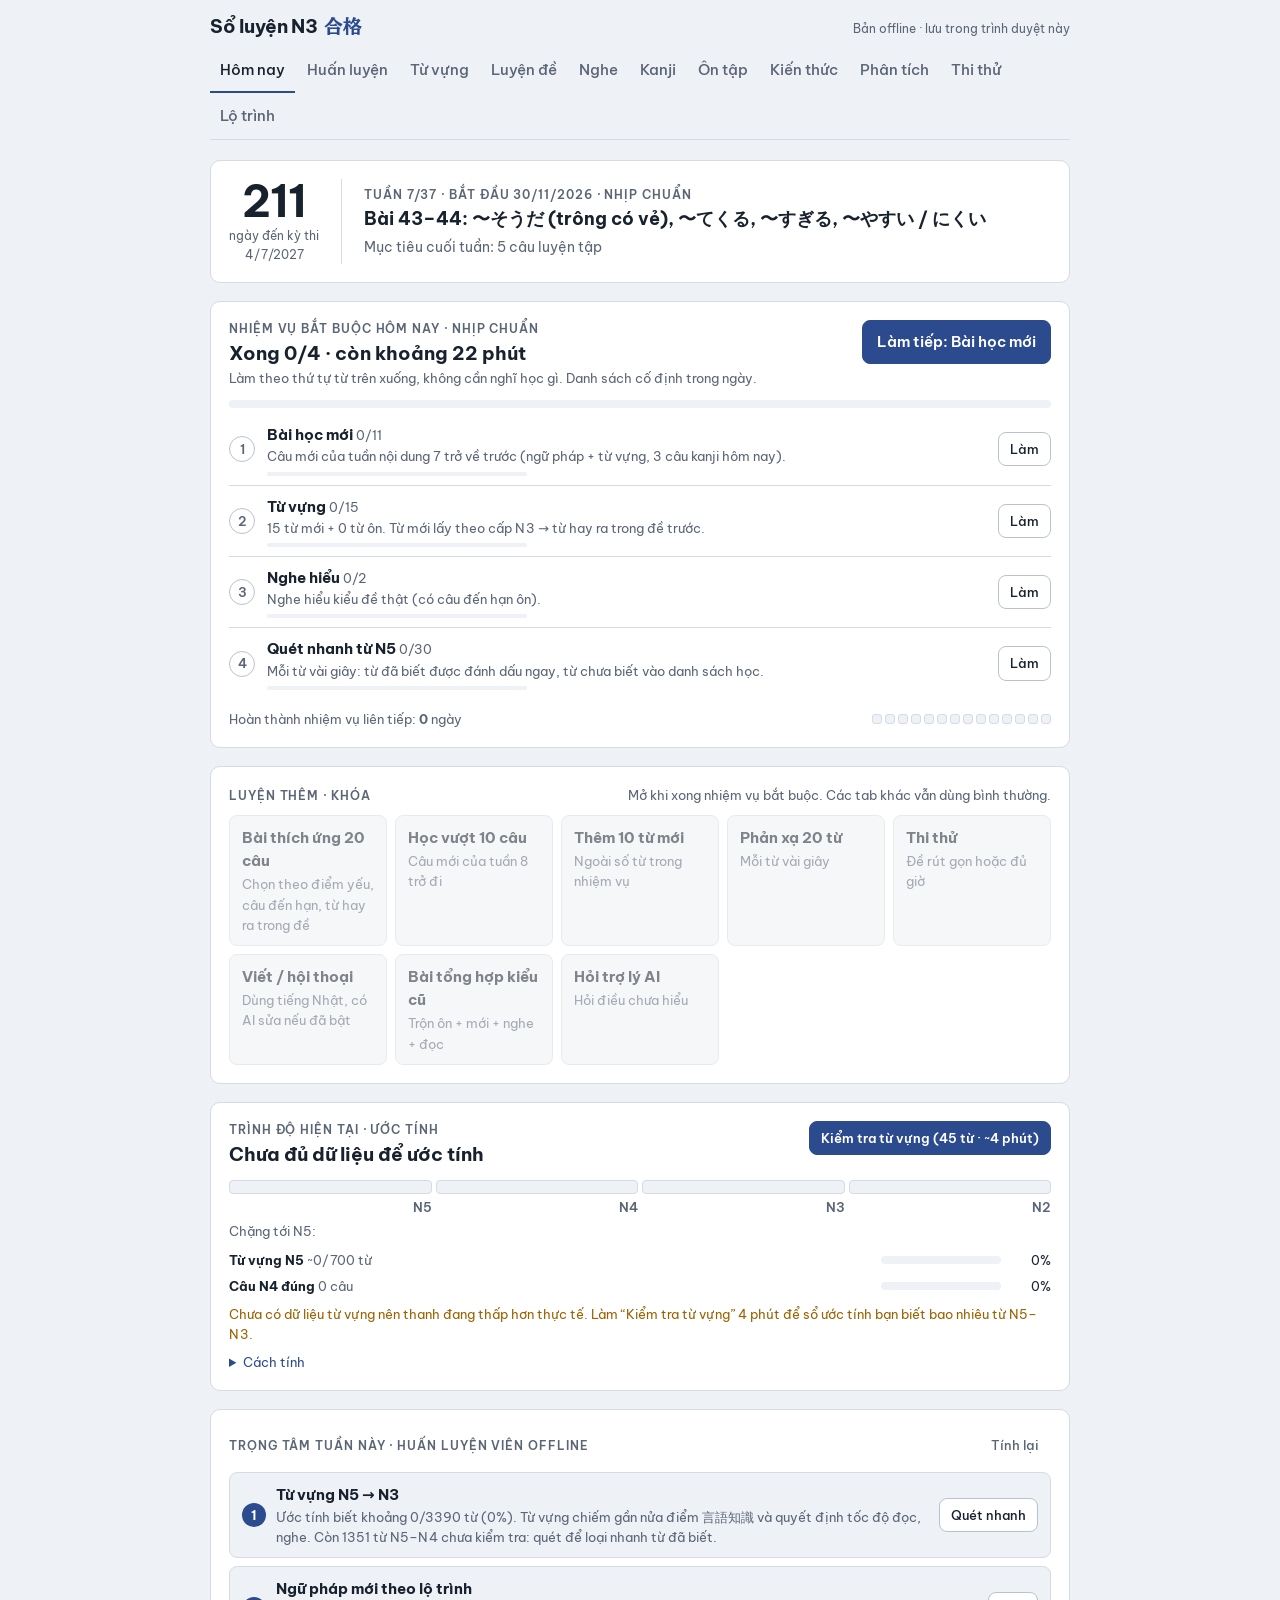
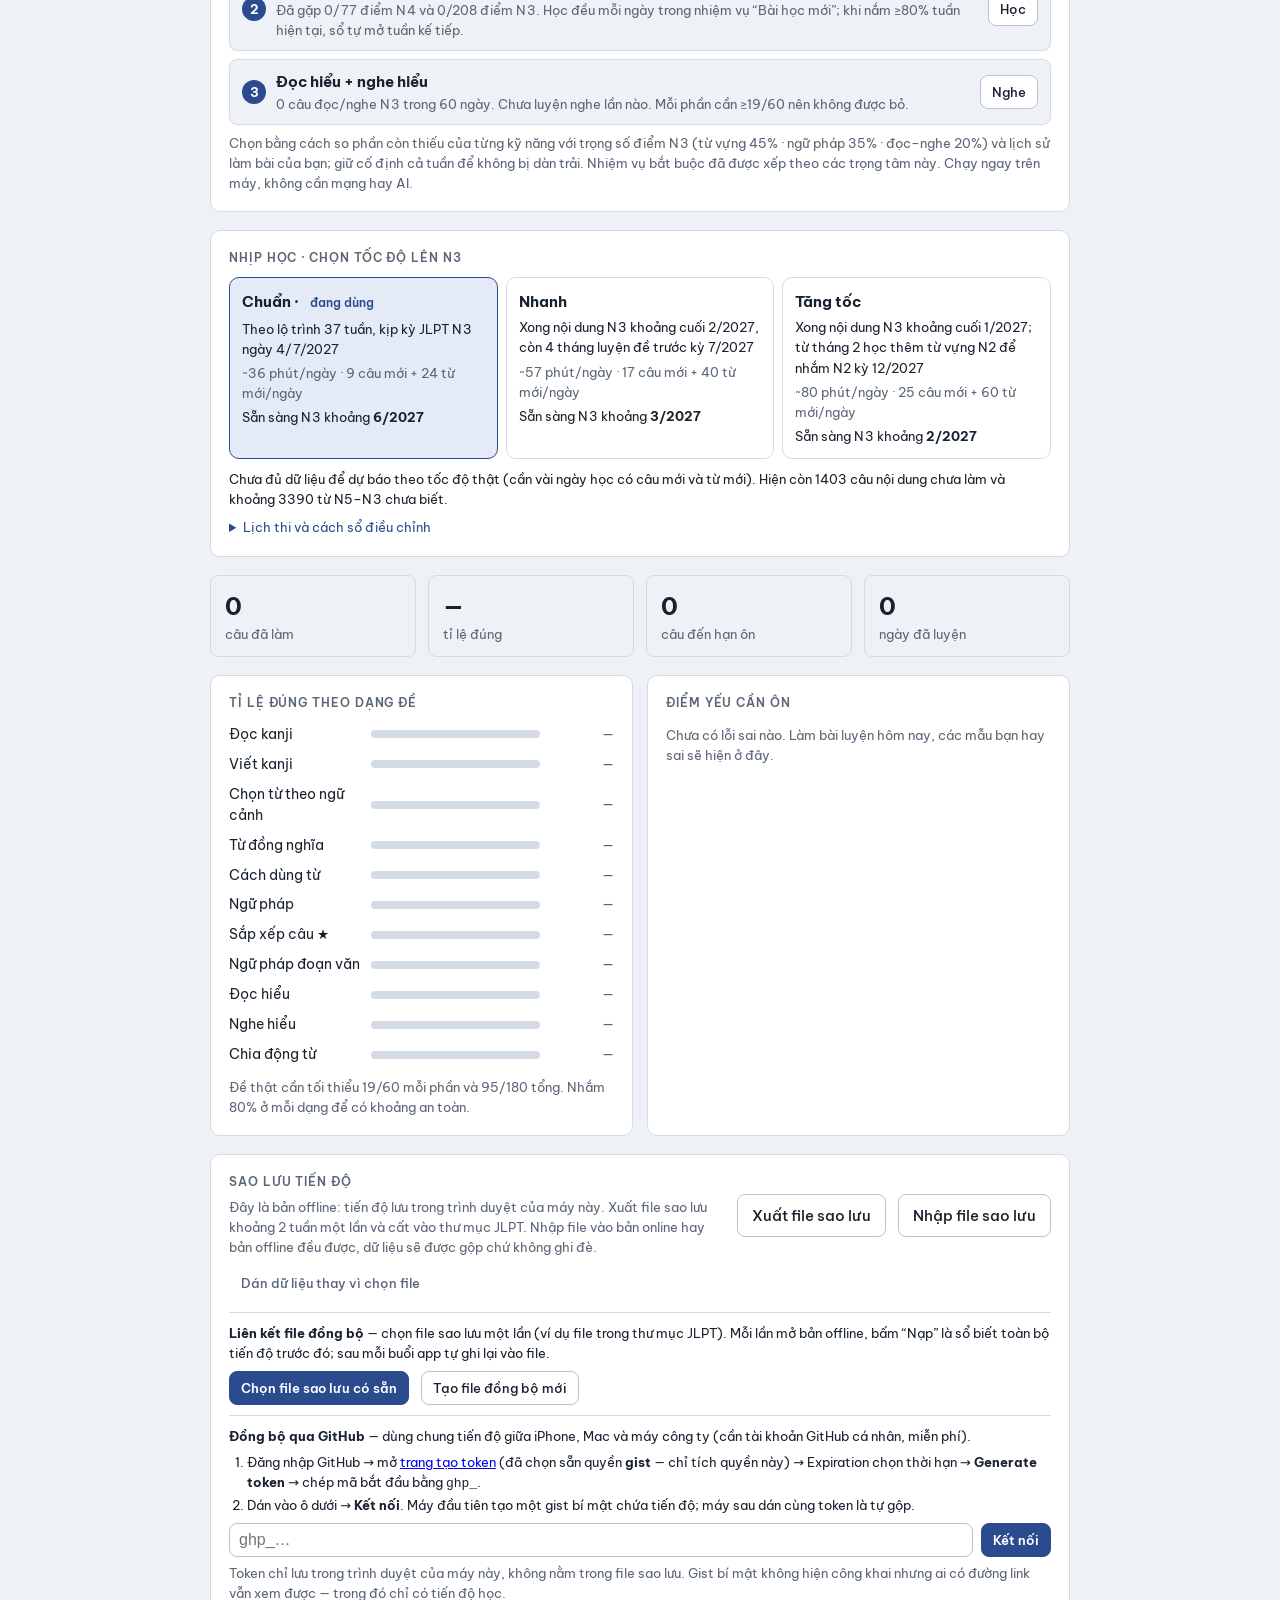
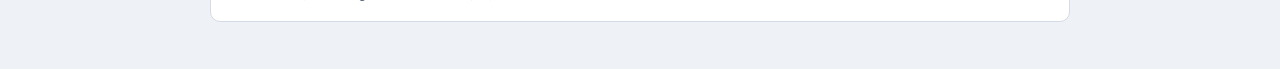
==== index.html @ bd2230b7 "update update" ====
<!doctype html><html lang="vi"><head><meta charset="utf-8"><meta name="viewport" content="width=device-width,initial-scale=1,viewport-fit=cover"><meta name="theme-color" content="#2C4A8E"><meta name="apple-mobile-web-app-capable" content="yes"><meta name="mobile-web-app-capable" content="yes"><meta name="apple-mobile-web-app-status-bar-style" content="default"><meta name="apple-mobile-web-app-title" content="Sổ N3"><link rel="manifest" href="manifest.webmanifest"><link rel="apple-touch-icon" href="icon-180.png"><link rel="icon" href="icon-180.png"><style>:root{color-scheme:light;padding-top:env(safe-area-inset-top,0px);padding-bottom:env(safe-area-inset-bottom,0px)}body{margin:0;font:14px system-ui,sans-serif}img{max-width:100%}[hidden]{display:none!important}</style><script>if("serviceWorker" in navigator&&location.protocol==="https:"||location.hostname==="localhost")navigator.serviceWorker&&navigator.serviceWorker.register("sw.js").catch(function(){});</script></head><body><title>Sổ luyện JLPT N3</title>
<meta name="claude:viewport-fit-sides" content="cover">
<link rel="preconnect" href="https://fonts.googleapis.com">
<link rel="preconnect" href="https://fonts.gstatic.com" crossorigin>
<link rel="stylesheet" href="https://fonts.googleapis.com/css2?family=BIZ+UDPMincho:wght@400;700&family=Be+Vietnam+Pro:wght@400;500;600;700&display=swap">
<style>
/* Layout: an exam answer sheet (マークシート). Narrow single column of "sheets"; options are numbered mark bubbles; ★ and progress in indigo ink. */
:root{
  --paper:#EEF1F5; --sheet:#FFFFFF; --ink:#18212E; --muted:#5A6576; --line:#D5DBE4; --line-strong:#B9C2CF;
  --accent:#2C4A8E; --accent-ink:#FFFFFF; --accent-soft:#E4EAF6;
  --ok:#23734F; --ok-soft:#E1F1E8; --bad:#B42A22; --bad-soft:#F9E3E1; --warn:#9A6200; --warn-soft:#FBEFD9;
  --font-ui:"Be Vietnam Pro",system-ui,-apple-system,"Segoe UI",Roboto,sans-serif;
  --font-jp:"BIZ UDPMincho","Hiragino Mincho ProN","Yu Mincho","Noto Serif JP",serif;
  --r:10px;
}
@media (prefers-color-scheme: dark){:root:not([data-theme="light"]){
  --paper:#0F131A; --sheet:#171D27; --ink:#E5E9F0; --muted:#98A3B4; --line:#2A3341; --line-strong:#3A4556;
  --accent:#8EA7EA; --accent-ink:#0F131A; --accent-soft:#1F2A44;
  --ok:#5CC596; --ok-soft:#173327; --bad:#F2877D; --bad-soft:#3A1D1B; --warn:#E3B45C; --warn-soft:#352A14; color-scheme:dark}}
:root[data-theme="dark"]{
  --paper:#0F131A; --sheet:#171D27; --ink:#E5E9F0; --muted:#98A3B4; --line:#2A3341; --line-strong:#3A4556;
  --accent:#8EA7EA; --accent-ink:#0F131A; --accent-soft:#1F2A44;
  --ok:#5CC596; --ok-soft:#173327; --bad:#F2877D; --bad-soft:#3A1D1B; --warn:#E3B45C; --warn-soft:#352A14; color-scheme:dark}
*{box-sizing:border-box}
[hidden]{display:none!important}
body{background:var(--paper);color:var(--ink);font-family:var(--font-ui);font-size:15px;line-height:1.55;
  padding-left:max(16px,env(safe-area-inset-left,0px));padding-right:max(16px,env(safe-area-inset-right,0px));padding-block:0 48px}
body::before{content:"";position:fixed;inset:0 0 auto;height:env(safe-area-inset-top,0px);z-index:10;background:var(--paper)}
.wrap{max-width:860px;margin:0 auto}
.jp{font-family:var(--font-jp)}
h1,h2,h3{text-wrap:balance;margin:0;line-height:1.25}
button{font:inherit;color:inherit}
:focus-visible{outline:2px solid var(--accent);outline-offset:2px}
.num{font-variant-numeric:tabular-nums}

/* header */
header{position:sticky;top:env(safe-area-inset-top,0px);z-index:5;background:var(--paper);padding-block:14px 0;border-bottom:1px solid var(--line)}
.brand{display:flex;align-items:baseline;justify-content:space-between;gap:12px;flex-wrap:wrap}
.brand h1{font-size:19px;font-weight:700;letter-spacing:-.01em}
.brand h1 .jp{font-weight:700;margin-left:6px;color:var(--accent)}
.sync{font-size:12px;color:var(--muted)}
nav{display:flex;gap:2px;overflow-x:auto;margin-top:10px;scrollbar-width:none}
nav::-webkit-scrollbar{display:none}
nav button{border:0;background:none;padding:9px 12px 10px;font-weight:500;color:var(--muted);cursor:pointer;border-bottom:2px solid transparent;white-space:nowrap}
nav button[aria-selected="true"]{color:var(--ink);border-bottom-color:var(--accent)}
nav .badge{display:inline-block;min-width:18px;padding:0 5px;margin-left:5px;border-radius:9px;background:var(--bad);color:var(--sheet);font-size:11px;line-height:18px;text-align:center}
main{padding-top:20px;display:flex;flex-direction:column;gap:18px}

/* blocks */
.sheet{background:var(--sheet);border:1px solid var(--line);border-radius:var(--r);padding:18px}
.eyebrow{font-size:11.5px;letter-spacing:.08em;text-transform:uppercase;color:var(--muted);font-weight:600}
.row{display:flex;gap:12px;flex-wrap:wrap;align-items:center}
.grid2{display:grid;grid-template-columns:repeat(auto-fit,minmax(240px,1fr));gap:14px}
.muted{color:var(--muted)}
.small{font-size:13px}
.btn{display:inline-flex;align-items:center;gap:8px;border:1px solid var(--line-strong);background:var(--sheet);border-radius:8px;padding:9px 14px;cursor:pointer;font-weight:500}
.btn:hover{border-color:var(--accent)}
.btn.primary{background:var(--accent);border-color:var(--accent);color:var(--accent-ink);font-weight:600}
.btn.ghost{border-color:transparent;background:none;color:var(--muted)}
.btn:disabled{opacity:.45;cursor:not-allowed}
.chip{display:inline-flex;align-items:center;gap:4px;padding:2px 8px;border-radius:999px;font-size:12px;font-weight:600;background:var(--accent-soft);color:var(--accent)}
.chip.ok{background:var(--ok-soft);color:var(--ok)} .chip.bad{background:var(--bad-soft);color:var(--bad)} .chip.warn{background:var(--warn-soft);color:var(--warn)}
.chip.plain{background:none;border:1px solid var(--line);color:var(--muted);font-weight:500}

/* today hero */
.hero{display:grid;grid-template-columns:auto 1fr;gap:22px;align-items:center}
.count{border-right:1px solid var(--line);padding-right:22px;text-align:center}
.count .big{font-size:44px;font-weight:700;line-height:1;letter-spacing:-.02em}
.count .lbl{font-size:12px;color:var(--muted);margin-top:4px}
.week h2{font-size:18px;margin:4px 0 6px}
.week .goal{font-size:13.5px;color:var(--muted)}
@media (max-width:520px){.hero{grid-template-columns:1fr}.count{border-right:0;border-bottom:1px solid var(--line);padding:0 0 14px;text-align:left;display:flex;align-items:baseline;gap:10px}.count .lbl{margin:0}}
.tiles{display:grid;grid-template-columns:repeat(auto-fit,minmax(150px,1fr));gap:12px}
.tile{border:1px solid var(--line);border-radius:8px;padding:12px 14px}
.tile .v{font-size:24px;font-weight:700}
.tile .k{font-size:12.5px;color:var(--muted)}
.bars{display:flex;flex-direction:column;gap:9px}
.bar{display:grid;grid-template-columns:132px 1fr 64px;gap:10px;align-items:center;font-size:13.5px}
.bar .track{height:8px;border-radius:4px;background:var(--line);overflow:hidden}
.bar .fill{height:100%;border-radius:4px;background:var(--accent)}
.bar .fill.low{background:var(--bad)} .bar .fill.mid{background:var(--warn)} .bar .fill.hi{background:var(--ok)}
.bar .pct{text-align:right;color:var(--muted)}
@media (max-width:460px){.bar{grid-template-columns:96px 1fr 52px}}
.weak{display:flex;flex-direction:column;gap:6px}
.weak li{display:flex;justify-content:space-between;gap:12px;padding:7px 0;border-bottom:1px dashed var(--line)}
ul.weak{list-style:none;padding:0;margin:0}

/* form controls */
.field{display:flex;flex-direction:column;gap:6px}
.field label,.field .lab{font-size:12.5px;font-weight:600;color:var(--muted)}
select{font:inherit;padding:8px 10px;border-radius:8px;border:1px solid var(--line-strong);background:var(--sheet);color:var(--ink);min-width:0}
.seg{display:flex;flex-wrap:wrap;gap:6px}
.seg button{border:1px solid var(--line-strong);background:var(--sheet);border-radius:999px;padding:6px 12px;cursor:pointer;font-size:13.5px}
.seg button[aria-pressed="true"]{background:var(--accent);border-color:var(--accent);color:var(--accent-ink)}
.formgrid{display:grid;grid-template-columns:repeat(auto-fit,minmax(200px,1fr));gap:16px}
.toggle{display:flex;align-items:center;gap:8px;font-size:14px;cursor:pointer}
.toggle input{width:17px;height:17px;accent-color:var(--accent)}

/* quiz */
.qhead{display:flex;justify-content:space-between;align-items:center;gap:10px;flex-wrap:wrap}
.progress{height:4px;background:var(--line);border-radius:2px;overflow:hidden;margin-top:10px}
.progress>div{height:100%;background:var(--accent);transition:width .25s}
.mondai{font-size:13px;color:var(--muted);margin:14px 0 8px}
.qwrap{display:grid;gap:18px}
.qwrap.read{grid-template-columns:minmax(0,1.1fr) minmax(0,1fr)}
@media (max-width:760px){.qwrap.read{grid-template-columns:1fr}}
.passage{font-family:var(--font-jp);font-size:16.5px;line-height:1.95;white-space:pre-wrap;border:1px solid var(--line);border-radius:8px;padding:16px;background:var(--paper);max-height:62vh;overflow:auto;min-width:0}
.ptitle{font-size:12.5px;color:var(--muted);margin-bottom:6px}
.stem{font-family:var(--font-jp);font-size:20px;line-height:1.85;min-width:0}
.stem u{text-decoration:none;border-bottom:2px solid var(--ink);padding-bottom:1px}
.passage u{text-decoration:none;border-bottom:2px solid var(--ink)}
.blank{display:inline-block;width:3.2em;border-bottom:1.5px solid var(--ink);margin:0 .15em;text-align:center;line-height:1.2;vertical-align:baseline}
.blank.star{color:var(--accent);font-family:var(--font-ui);font-weight:700}
.opts{display:grid;gap:8px;margin-top:16px}
.opts.cols{grid-template-columns:repeat(auto-fit,minmax(170px,1fr))}
.opt{display:flex;align-items:flex-start;gap:12px;text-align:left;border:1px solid var(--line);background:var(--sheet);border-radius:8px;padding:10px 12px;cursor:pointer;font-family:var(--font-jp);font-size:17px;line-height:1.6;min-width:0}
.opt:hover:not(:disabled){border-color:var(--accent)}
.opt:disabled{cursor:default}
.bub{flex:none;width:26px;height:26px;border-radius:50%;border:1.5px solid var(--line-strong);display:grid;place-items:center;font-family:var(--font-ui);font-size:13px;font-weight:600;color:var(--muted);margin-top:1px}
.opt.sel{border-color:var(--accent)} .opt.sel .bub{background:var(--accent);border-color:var(--accent);color:var(--accent-ink)}
.opt.right{border-color:var(--ok);background:var(--ok-soft)} .opt.right .bub{background:var(--ok);border-color:var(--ok);color:var(--sheet)}
.opt.wrong{border-color:var(--bad);background:var(--bad-soft)} .opt.wrong .bub{background:var(--bad);border-color:var(--bad);color:var(--sheet)}
.explain{margin-top:16px;border-top:1px solid var(--line);padding-top:14px;display:flex;flex-direction:column;gap:8px}
.verdict{font-weight:700} .verdict.ok{color:var(--ok)} .verdict.bad{color:var(--bad)}
.explain p{margin:0;max-width:68ch}
.qfoot{display:flex;justify-content:space-between;align-items:center;gap:10px;margin-top:16px;flex-wrap:wrap}
.kbd{font-size:12px;color:var(--muted)}
/* exam answer sheet grid */
.sheetgrid{display:grid;grid-template-columns:repeat(auto-fill,minmax(34px,1fr));gap:6px;margin-top:12px}
.sheetgrid button{height:32px;border-radius:6px;border:1px solid var(--line-strong);background:var(--sheet);cursor:pointer;font-size:12.5px;font-variant-numeric:tabular-nums}
.sheetgrid button.done{background:var(--accent-soft);border-color:var(--accent);color:var(--accent)}
.sheetgrid button.cur{outline:2px solid var(--accent);outline-offset:1px}
.sheetgrid button.r{background:var(--ok-soft);border-color:var(--ok);color:var(--ok)}
.sheetgrid button.w{background:var(--bad-soft);border-color:var(--bad);color:var(--bad)}
.timer{font-weight:700;font-variant-numeric:tabular-nums}
.timer.low{color:var(--bad)}
/* score */
.score{display:grid;grid-template-columns:repeat(auto-fit,minmax(160px,1fr));gap:12px}
.score .tile .v small{font-size:14px;color:var(--muted);font-weight:500}
/* tables */
.tablewrap{overflow-x:auto}
table{border-collapse:collapse;width:100%;font-size:14px}
th,td{text-align:left;padding:9px 8px;border-bottom:1px solid var(--line);vertical-align:top}
th{font-size:12px;color:var(--muted);font-weight:600;letter-spacing:.03em}
tr.now td{background:var(--accent-soft)}
td .jp{font-size:15px}
.wk{font-weight:700;font-variant-numeric:tabular-nums;white-space:nowrap}
.errlist{display:flex;flex-direction:column;gap:10px}
.err{border:1px solid var(--line);border-radius:8px;padding:12px 14px;display:grid;gap:6px}
.err .s{font-family:var(--font-jp);font-size:16px}
.err .s u{text-decoration:none;border-bottom:1.5px solid var(--ink)}
details summary{cursor:pointer;color:var(--accent);font-size:13.5px}
.empty{padding:26px;text-align:center;color:var(--muted)}
.note{font-size:13px;color:var(--muted);max-width:70ch}
.toast{position:fixed;left:50%;bottom:calc(20px + env(safe-area-inset-bottom,0px));transform:translateX(-50%);background:var(--ink);color:var(--sheet);padding:9px 16px;border-radius:8px;font-size:14px;z-index:20}
@media (prefers-reduced-motion:reduce){*{transition:none!important}}
/* knowledge cards */
.btn.small{padding:6px 11px;font-size:13px}
input[type=text],input[type=search]{font:inherit;padding:8px 10px;border-radius:8px;border:1px solid var(--line-strong);background:var(--sheet);color:var(--ink);min-width:0;width:100%}
.kb{display:flex;flex-direction:column;gap:8px;margin-top:4px}
.kbcard{border:1px solid var(--line);border-radius:8px;background:var(--paper)}
.kbcard.bs{border-style:dashed}
.kbcard>summary{list-style:none;padding:10px 12px;display:flex;gap:8px;align-items:baseline;flex-wrap:wrap;color:var(--ink);font-size:14px;font-weight:600}
.kbcard>summary::-webkit-details-marker{display:none}
.kbcard>summary::before{content:"";width:7px;height:7px;border-right:2px solid var(--muted);border-bottom:2px solid var(--muted);transform:rotate(-45deg);margin-right:2px;align-self:center;transition:transform .15s}
.kbcard[open]>summary::before{transform:rotate(45deg)}
.kbsrc{font-size:11.5px;font-weight:600;color:var(--accent);background:var(--accent-soft);padding:2px 8px;border-radius:999px;white-space:nowrap}
.kbcard.bs .kbsrc{color:var(--warn);background:var(--warn-soft)}
.kbtitle{min-width:0}
.kbbody{padding:0 12px 12px;display:flex;flex-direction:column;gap:8px;font-size:14px;line-height:1.6}
.kbbody p{margin:0;max-width:none}
.kbbody ul,.kbbody ol{margin:0;padding-left:20px;display:flex;flex-direction:column;gap:4px}
.kbbody .jp{font-size:15px}
table.kbtable{font-size:13.5px;background:var(--sheet);border-radius:6px}
table.kbtable th,table.kbtable td{padding:7px 8px}
table.kbtable .nw{white-space:nowrap}
table.kbtable td{min-width:6em}
table.kbtable td.nw{min-width:0}
.kbtip,.kbwarn{padding:8px 10px;border-radius:6px;border-left:3px solid var(--ok);background:var(--ok-soft)}
.kbwarn{border-left-color:var(--warn);background:var(--warn-soft)}
.kbtip b,.kbwarn b{margin-right:4px}
.kbex{display:flex;flex-direction:column;gap:6px}
.kbex>div{border-left:2px solid var(--line-strong);padding-left:10px}
.kbcite{font-size:12px;color:var(--muted);border-top:1px dashed var(--line);padding-top:6px}
.kbrel{display:flex;flex-wrap:wrap;gap:6px;align-items:center}
.kbchip{font:inherit;font-size:12.5px;border:1px solid var(--line-strong);background:var(--sheet);color:var(--ink);border-radius:999px;padding:4px 10px;cursor:pointer;display:inline-flex;gap:6px;align-items:center;text-align:left}
.kbchip:hover,.kbchip.on{border-color:var(--accent);color:var(--accent)}
.kbrelbox{display:flex;flex-direction:column;gap:8px}
.kbrelbox:empty{display:none}
.ai{display:none;border:1px solid var(--line);border-radius:8px;padding:12px;background:var(--sheet)}
body.ai-on .ai{display:flex;flex-direction:column;gap:8px}
.aiout,.aiqa{font-size:14px;line-height:1.65}
.aiout:empty,.aiqa:empty{display:none}
.aiout h4,.aia h4{font-size:14px;margin:12px 0 4px;color:var(--accent)}
.aiout h4:first-child{margin-top:4px}
.aiout p,.aia p{margin:0 0 6px}
.aiout ul,.aiout ol,.aia ul,.aia ol{margin:0 0 6px;padding-left:20px}
.aiq{margin-top:10px;padding:8px 10px;border-radius:6px;background:var(--accent-soft);font-size:13.5px}
.aia{padding:6px 2px 0}
.aifollow{display:flex;gap:8px}
.aierr{color:var(--bad);margin:0}
.kbchip .chip{white-space:nowrap}
/* listening + analysis */
.lwrap{display:flex;flex-direction:column;gap:10px;margin-bottom:12px}
.lplayer{display:flex;flex-direction:column;gap:8px;padding:12px;border:1px solid var(--line);border-radius:8px;background:var(--paper)}
.lplayer audio{width:100%;height:40px}
.lsit{padding:10px 12px;border-radius:8px;background:var(--accent-soft);font-size:15px;line-height:1.6}
.lsit b{margin-right:6px}
.lscript{display:flex;flex-direction:column;gap:8px}
.lrow{display:grid;grid-template-columns:58px minmax(0,1fr);gap:8px;align-items:start}
.lspk{font-size:11.5px;font-weight:600;padding:2px 6px;border-radius:999px;text-align:center;background:var(--sheet);border:1px solid var(--line);color:var(--muted);white-space:nowrap}
.lspk.M{color:var(--accent);border-color:var(--accent)}
.lspk.F{color:var(--ink);border-style:dashed;border-color:var(--line-strong)}
.lgrid{display:grid;grid-template-columns:repeat(auto-fit,minmax(240px,1fr));gap:10px}
.ltype{border:1px solid var(--line);border-radius:8px;padding:12px;display:flex;flex-direction:column;gap:6px}
.llinks{display:flex;flex-direction:column;gap:8px}
.llink{display:flex;gap:10px;align-items:flex-start;padding:10px 12px;border:1px solid var(--line);border-radius:8px;text-decoration:none;color:var(--ink)}
.llink:hover{border-color:var(--accent)}
.llink .lt{display:flex;flex-direction:column;gap:2px;min-width:0}
.llink .chip{flex:none}
.toggle{display:flex;gap:8px;align-items:center;font-size:14px}
.anote{margin:0;padding-left:20px;display:flex;flex-direction:column;gap:6px;max-width:75ch}
.dchart{display:grid;grid-template-columns:repeat(14,minmax(0,1fr));gap:4px;height:160px;padding-top:24px}
.dcol{position:relative;display:grid;grid-template-rows:1fr auto;justify-items:center;outline:none;min-width:0;cursor:default}
.dplot{width:100%;display:flex;align-items:flex-end;justify-content:center;border-bottom:1px solid var(--line-strong)}
.dbar{width:70%;max-width:22px;background:var(--accent);border-radius:4px 4px 0 0}
.dlab{font-size:10.5px;color:var(--muted);margin-top:4px;white-space:nowrap}
.dlab.now{color:var(--ink);font-weight:600}
.dcol:hover .dplot,.dcol:focus .dplot{background:var(--accent-soft)}
.dcol:hover::after,.dcol:focus::after{content:attr(data-tip);position:absolute;bottom:calc(100% - 18px);left:50%;transform:translateX(-50%);background:var(--ink);color:var(--paper);font-size:12px;padding:4px 8px;border-radius:6px;white-space:nowrap;z-index:2;pointer-events:none}
.dcol:first-child:hover::after,.dcol:first-child:focus::after{left:0;transform:none}
.dcol:last-child:hover::after,.dcol:last-child:focus::after{left:auto;right:0;transform:none}
@media (max-width:520px){.dlab.odd{visibility:hidden}}
.errtypes{display:flex;flex-direction:column;gap:10px}
.etype{border:1px solid var(--line);border-radius:8px;padding:12px;display:flex;flex-direction:column;gap:6px}
.kbslot2:empty{display:none}
/* wrong-choice diagnosis */
.diag{border:1px solid var(--warn);background:var(--warn-soft);border-radius:8px;padding:12px;display:flex;flex-direction:column;gap:8px}
.diag .dg{display:grid;grid-template-columns:118px minmax(0,1fr);gap:8px;font-size:14px;line-height:1.6}
.diag .dg b{font-size:12.5px;color:var(--muted);font-weight:600;padding-top:2px}
@media (max-width:460px){.diag .dg{grid-template-columns:1fr;gap:2px}}
.diag .kbtip{background:var(--sheet)}
.dnotes{margin:0;padding-left:18px;font-size:13.5px;display:flex;flex-direction:column;gap:4px}
.alld>summary{font-size:13.5px}
.dopts{display:flex;flex-direction:column;gap:8px;margin-top:8px}
.dopt{display:grid;grid-template-columns:28px minmax(0,1fr);gap:8px;padding:10px;border:1px solid var(--line);border-radius:8px;background:var(--paper)}
.dopt.ok{border-color:var(--ok);background:var(--ok-soft)}
.dopt.me{border-color:var(--bad)}
.dopt .bub{width:24px;height:24px;border-radius:50%;border:1px solid var(--line-strong);display:grid;place-items:center;font-size:12px;background:var(--sheet)}
.dopt>div{display:flex;flex-direction:column;gap:3px;min-width:0}
/* kanji */
.kjgrid{display:grid;grid-template-columns:repeat(auto-fit,minmax(280px,1fr));gap:10px}
.kjcard{border:1px solid var(--line);border-radius:10px;padding:12px;display:flex;flex-direction:column;gap:8px;background:var(--paper);min-width:0}
.kjhead{display:grid;grid-template-columns:76px minmax(0,1fr);gap:12px;align-items:center}
.kjcard .kjbig.jp,.kjbig{font-size:60px;line-height:1;text-align:center;background:var(--sheet);border:1px solid var(--line);border-radius:8px;padding:6px 0}
.kjhv{font-weight:700;letter-spacing:.06em;color:var(--accent)}
.kjcard .dg{display:grid;grid-template-columns:86px minmax(0,1fr);gap:8px;font-size:13.5px}
.kjcard .dg b{font-size:12px;color:var(--muted);font-weight:600}
.kjwords{display:flex;flex-direction:column;gap:6px;font-size:14px}
.kjwords>div{border-left:2px solid var(--line-strong);padding-left:8px}
.kjw{font-size:17px}
.kjchips{display:flex;flex-wrap:wrap;gap:6px;margin-top:8px}
.kjchip{font:inherit;display:flex;flex-direction:column;align-items:center;gap:0;min-width:52px;padding:6px 6px 4px;border-radius:8px;border:1px solid var(--line-strong);background:var(--sheet);color:var(--ink);cursor:pointer}
.kjchip .jp{font-size:24px;line-height:1.1}
.kjchip small{font-size:10.5px;color:var(--muted)}
.kjchip.known{border-color:var(--ok);background:var(--ok-soft)}
.kjchip.learning{border-color:var(--warn);background:var(--warn-soft)}
.kjfamopen:empty,#kjopen:empty{display:none}
.kjfamopen{margin-top:10px}
.kjnested{margin-left:12px}
.kjbig3{font-size:20px}
.kjmini{display:flex;flex-direction:column;gap:6px}
.kjcmp{display:grid;grid-template-columns:minmax(0,1fr) 24px minmax(0,1fr);gap:8px;align-items:center;padding:10px;border:1px solid var(--line);border-radius:8px;background:var(--paper)}
.kjcmp .vs{text-align:center;font-weight:700;color:var(--muted)}
.kjbig2{font-size:40px;line-height:1;display:block}
.kjbig2.bad{color:var(--bad)} .kjbig2.ok{color:var(--ok)}
.kjcanvas canvas{width:240px;max-width:100%;aspect-ratio:1;border:1px solid var(--line-strong);border-radius:8px;background:var(--sheet);touch-action:none}
.kjcanvas{display:flex;flex-direction:column;gap:6px}
.kjsteps{margin:10px 0 0;padding-left:20px;display:flex;flex-direction:column;gap:8px;font-size:14px;line-height:1.6;max-width:78ch}
.kjcard .kjw.jp{font-size:17px}
.kjmini .kjbig2.jp{font-size:40px}
.kjmini summary .kjbig3.jp,.kjbig3{font-size:20px}
/* tra từ khi bôi đen */
#lkpop{position:fixed;z-index:60;background:var(--sheet);color:var(--ink);border:1px solid var(--line-strong);border-radius:12px;box-shadow:0 10px 30px rgba(0,0,0,.18);padding:10px 12px 12px;overflow:auto;max-height:70vh;font-size:14px}
#lkpop[hidden]{display:none}
#lkpop.sheetmode{left:8px!important;right:8px;bottom:8px;top:auto!important;width:auto!important;max-height:58vh;border-radius:14px}
.lktop{display:flex;align-items:center;gap:8px;justify-content:space-between;border-bottom:1px solid var(--line);padding-bottom:6px;margin-bottom:6px}
.lksel{font-size:13px;color:var(--muted);overflow:hidden;text-overflow:ellipsis;white-space:nowrap;min-width:0}
.lkbtn{font:inherit;font-size:12px;border:1px solid var(--line);background:var(--paper);color:var(--ink);border-radius:999px;padding:2px 8px;cursor:pointer;white-space:nowrap}
.lkbtn:hover{border-color:var(--line-strong)}
.lkx{border:0;background:transparent;font-size:15px;padding:2px 6px}
.lkent{padding:6px 0;border-bottom:1px dashed var(--line);display:flex;flex-direction:column;gap:2px;min-width:0}
.lkent:last-child{border-bottom:0}
.lkhead{display:flex;align-items:baseline;gap:8px;flex-wrap:wrap}
.lkw{font-size:22px;font-weight:600}
.lkr{font-size:15px;color:var(--accent)}
.lkvi{font-size:15.5px;font-weight:500}
.lkinf{background:var(--paper);border-radius:6px;padding:3px 6px;margin-top:2px}
.lkkjs{margin-top:6px}
.lkkjs summary{cursor:pointer;color:var(--muted)}
.lkkj{display:grid;grid-template-columns:38px minmax(0,1fr);gap:8px;align-items:center;padding:4px 0}
.lkkjc{font-size:26px;text-align:center}
.lkkjcard{margin:4px 0 8px}
.lkgr{margin-top:8px;font-size:13px;display:flex;flex-direction:column;gap:4px;align-items:flex-start}
.lkcard:empty{display:none}
.lkcard{width:100%}
.lkfoot{display:flex;gap:8px;align-items:center;flex-wrap:wrap;margin-top:8px}
.lkai{background:var(--accent-soft);border-radius:8px;padding:8px 10px;margin-top:8px;line-height:1.55}
.lkblock{background:var(--warn-soft);border-radius:8px;padding:8px 10px}
.wlist{display:flex;flex-direction:column;gap:0;margin-top:10px}
.wrow{display:flex;flex-wrap:wrap;gap:6px 10px;align-items:baseline;padding:7px 0;border-bottom:1px solid var(--line)}
.wrow:last-child{border-bottom:0}
.wctx{flex:1 1 100%}
.psum{background:var(--accent-soft);border-radius:8px;padding:8px 10px;margin:8px 0;font-size:13.5px;line-height:1.55}
.psumwait{margin:6px 0}
.lkhint{font-size:12px;color:var(--muted)}
/* đồng bộ file + báo cáo */
#repModal{position:fixed;inset:0;background:rgba(0,0,0,.38);z-index:70;display:flex;align-items:center;justify-content:center;padding:16px}
#repModal[hidden]{display:none}
.repcard{max-width:600px;width:100%;max-height:90vh;overflow:auto}
.tiles.rep{grid-template-columns:repeat(2,minmax(0,1fr))}
.replist{margin:12px 0 0;padding-left:18px;display:flex;flex-direction:column;gap:5px}
.syncbox{margin-top:12px;border-top:1px solid var(--line);padding-top:10px}
.syncbanner{border-color:var(--accent)}
/* mock exams + trend */
.mockgrid{display:grid;grid-template-columns:repeat(2,minmax(0,1fr));gap:12px}
@media (max-width:640px){.mockgrid{grid-template-columns:1fr}}
.mockcard{border:1px solid var(--line);border-radius:10px;padding:12px 14px;background:var(--paper)}
.trend{display:grid;grid-template-columns:1fr 1fr;gap:18px}
@media (max-width:640px){.trend{grid-template-columns:1fr}}
.trlist{list-style:none;margin:0;padding:0;display:flex;flex-direction:column;gap:6px}
.trlist li{display:flex;flex-wrap:wrap;align-items:center;gap:4px;font-size:14px;line-height:1.4}
.trlist li .jp{margin-right:6px}
.ychip{font-size:11px;padding:1px 7px;border-radius:999px;border:1px solid var(--line);color:var(--muted);font-variant-numeric:tabular-nums;white-space:nowrap}
/* v9 coach / vocab / use-jp */
.comini{padding:12px 16px}
.tips{display:flex;flex-direction:column;gap:8px}
.tip{display:flex;gap:10px;align-items:center;border:1px solid var(--line);border-radius:8px;padding:10px 12px;background:var(--paper)}
.spark{display:grid;grid-template-columns:repeat(14,1fr);gap:4px;height:56px;align-items:end;margin:14px 0 4px}
.spark div{height:100%;display:flex;align-items:flex-end;background:var(--paper);border-radius:3px}
.spark i{display:block;width:100%;background:var(--accent);border-radius:3px;min-height:2px}
.spark i.lo{background:var(--bad)}
.tile small{font-size:13px;color:var(--muted);font-weight:500}
.skrow{display:grid;grid-template-columns:minmax(0,1fr) 120px 40px auto;gap:10px;align-items:center;padding:6px 0;border-bottom:1px solid var(--line)}
.skrow:last-child{border-bottom:0}
.sklab{min-width:0;font-size:14px;overflow:hidden;text-overflow:ellipsis}
.skbar{height:8px;border-radius:999px;background:var(--paper);overflow:hidden}
.skbar div{height:100%;border-radius:999px;background:var(--accent)}
.skbar .ok{background:var(--ok)} .skbar .mid{background:var(--warn)} .skbar .weak{background:var(--bad)} .skbar .new{background:var(--line-strong)}
.skp{text-align:right}
.up{color:var(--ok)} .down{color:var(--bad)}
@media (max-width:640px){.skrow{grid-template-columns:minmax(0,1fr) 70px 36px}.skrow .btn{grid-column:1/-1;justify-self:start}}
.wcard .wfront{display:flex;align-items:center;gap:10px;justify-content:center;margin:18px 0 6px;flex-wrap:wrap}
.wword{font-size:40px;line-height:1.2;text-align:center;font-weight:600}
.wvi2{font-size:22px;font-weight:600;margin:18px 0 6px;font-family:var(--font-ui)}
.wex{text-align:center;font-size:16px;color:var(--ink);margin:4px 0 6px}
.wex mark{background:var(--warn-soft);color:inherit;padding:0 2px;border-radius:3px}
.wback{text-align:center;margin:10px 0 4px;display:flex;flex-direction:column;gap:2px}
.wread{font-size:20px;color:var(--accent)}
.wvi{font-size:18px;font-weight:600}
.wgrade{display:flex;gap:8px;justify-content:center;flex-wrap:wrap;margin-top:14px}
.wtimer{height:4px;background:var(--paper);border-radius:999px;overflow:hidden;margin:0 0 8px}
.wtimer i{display:block;height:100%;background:var(--accent);animation:wtime linear forwards;transform-origin:left}
@keyframes wtime{from{width:100%}to{width:0%}}
.lvrow{display:grid;grid-template-columns:120px minmax(0,1fr) auto;gap:10px;align-items:center;padding:7px 0;border-bottom:1px solid var(--line)}
.lvrow:last-of-type{border-bottom:0}
.lvbar{height:10px;border-radius:999px;background:var(--paper);overflow:hidden;display:flex}
.lvbar i{display:block;height:100%}
.lvbar .k,.lvk{background:var(--ok)} .lvbar .l,.lvl{background:var(--warn)}
.lvk,.lvl{display:inline-block;width:10px;height:10px;border-radius:3px;vertical-align:middle;margin:0 2px 0 8px}
.lvact{min-width:88px;text-align:right}
@media (max-width:640px){.lvrow{grid-template-columns:72px minmax(0,1fr) auto}}
.whard{display:flex;flex-wrap:wrap;gap:6px}
.wp{border:1px solid var(--line);border-radius:8px;padding:10px 12px;margin:0 0 10px;display:flex;flex-direction:column;gap:6px;background:var(--paper)}
.wp textarea,#convIn,#chatIn{width:100%;box-sizing:border-box;font-size:16px;font-family:inherit;padding:8px 10px;border:1px solid var(--line-strong);border-radius:8px;background:var(--sheet);color:var(--ink);resize:vertical}
.wpfb:empty{display:none}
.wpfb{background:var(--sheet);border-radius:8px;padding:8px 10px}
.clog{display:flex;flex-direction:column;gap:6px;max-height:420px;overflow:auto;margin:10px 0;padding:4px}
.cb{max-width:86%;padding:8px 12px;border-radius:12px;font-size:15px;line-height:1.55}
.cb.ai{align-self:flex-start;background:var(--accent-soft)}
.cb.me{align-self:flex-end;background:var(--ok-soft)}
.cfix{align-self:flex-end;max-width:86%;color:var(--warn);background:var(--warn-soft);padding:4px 10px;border-radius:8px}
.chint{margin-top:4px}
.cin{display:flex;flex-direction:column;gap:8px}
#aiSet .formgrid{margin-top:4px}
nav button{padding:9px 10px 10px}
@media (min-width:700px){nav{flex-wrap:wrap}}
/* v9.2 plan: missions / level bar / pace */
.mis .misbar{height:8px;border-radius:999px;background:var(--paper);overflow:hidden;margin:12px 0 6px}
.mis .misbar i{display:block;height:100%;background:var(--ok);border-radius:999px;transition:width .3s}
.mislist{list-style:none;margin:6px 0 0;padding:0;display:flex;flex-direction:column}
.mislist li{display:grid;grid-template-columns:28px minmax(0,1fr) auto;gap:10px;align-items:center;padding:9px 0;border-bottom:1px solid var(--line)}
.mislist li:last-child{border-bottom:0}
.mislist .mchk{width:26px;height:26px;border-radius:50%;border:1.5px solid var(--line-strong);display:flex;align-items:center;justify-content:center;font-size:13px;font-weight:600;color:var(--muted)}
.mislist li.done .mchk{background:var(--ok);border-color:var(--ok);color:#fff}
.mislist li.done .mt b{color:var(--muted);text-decoration:line-through;text-decoration-color:var(--line-strong)}
.mislist .mt{min-width:0}
.mislist .mbar{height:4px;border-radius:999px;background:var(--paper);overflow:hidden;margin-top:5px;max-width:260px}
.mislist .mbar i{display:block;height:100%;background:var(--accent)}
.mislist li.done .mbar i{background:var(--ok)}
.mdots{display:inline-flex;gap:3px;align-items:center}
.mdots i{width:10px;height:10px;border-radius:3px;background:var(--paper);border:1px solid var(--line)}
.mdots i.part{background:var(--warn-soft);border-color:var(--warn)}
.mdots i.full{background:var(--ok);border-color:var(--ok)}
.xgrid{display:grid;grid-template-columns:repeat(auto-fill,minmax(140px,1fr));gap:8px;margin-top:10px}
.xbtn{display:flex;flex-direction:column;gap:2px;text-align:left;padding:10px 12px;border:1px solid var(--line);border-radius:8px;background:var(--paper);color:var(--ink);font:inherit;cursor:pointer;min-height:56px}
.xbtn:hover:not(:disabled){border-color:var(--accent)}
.xbtn:disabled{cursor:not-allowed;opacity:.55}
.xtra.locked .eyebrow::after{content:" · khóa";color:var(--muted)}
.lvsegs{display:grid;grid-template-columns:repeat(4,1fr);gap:4px;margin:14px 0 4px}
.lvsegbar{height:14px;background:var(--paper);border-radius:4px;overflow:hidden;border:1px solid var(--line)}
.lvsegbar i{display:block;height:100%;background:var(--accent)}
.lvsegbar i.full{background:var(--ok)}
.lvseglab{text-align:right;font-size:13px;font-weight:600;color:var(--muted);margin-top:3px}
.lvseglab.on{color:var(--ok)}
.lvparts{display:flex;flex-direction:column;gap:6px}
.lvpart{display:grid;grid-template-columns:minmax(0,1fr) 120px 40px;gap:10px;align-items:center}
.lvpart .num{text-align:right}
@media (max-width:640px){.lvpart{grid-template-columns:minmax(0,1fr) 70px 36px}}
.pacegrid{display:grid;grid-template-columns:repeat(auto-fit,minmax(200px,1fr));gap:8px;margin-top:10px}
.pace{display:flex;flex-direction:column;gap:4px;text-align:left;padding:12px;border:1.5px solid var(--line);border-radius:10px;background:var(--sheet);color:var(--ink);font:inherit;cursor:pointer}
.pace .pn{font-weight:700;font-size:15px}
.pace.on{border-color:var(--accent);background:var(--accent-soft)}
.pace:hover{border-color:var(--accent)}
.foc{list-style:none;margin:10px 0 0;padding:0;display:flex;flex-direction:column;gap:8px;counter-reset:foc}
.foc li{display:flex;gap:10px;align-items:center;counter-increment:foc;border:1px solid var(--line);border-radius:8px;padding:10px 12px;background:var(--paper)}
.foc li::before{content:counter(foc);flex:0 0 24px;height:24px;border-radius:50%;background:var(--accent);color:#fff;font-weight:700;font-size:13px;display:flex;align-items:center;justify-content:center}
</style>

<div class="wrap">
<header>
  <div class="brand"><h1>Sổ luyện N3<span class="jp">合格</span></h1><span class="sync" id="sync">Đang mở sổ…</span></div>
  <nav role="tablist" id="tabs">
    <button role="tab" data-v="today" aria-selected="true">Hôm nay</button>
    <button role="tab" data-v="coach" aria-selected="false">Huấn luyện</button>
    <button role="tab" data-v="vocab" aria-selected="false">Từ vựng</button>
    <button role="tab" data-v="practice" aria-selected="false">Luyện đề</button>
    <button role="tab" data-v="listen" aria-selected="false">Nghe</button>
    <button role="tab" data-v="kanji" aria-selected="false">Kanji</button>
    <button role="tab" data-v="review" aria-selected="false">Ôn tập<span class="badge" id="dueBadge" hidden>0</span></button>
    <button role="tab" data-v="kb" aria-selected="false">Kiến thức</button>
    <button role="tab" data-v="stats" aria-selected="false">Phân tích</button>
    <button role="tab" data-v="exam" aria-selected="false">Thi thử</button>
    <button role="tab" data-v="plan" aria-selected="false">Lộ trình</button>
  </nav>
</header>
<main id="main"></main>
</div>
<div class="toast" id="toast" hidden></div>

<script>
const BANK = [{"id":"g4-001","sec":"bunpou","lv":"N4","wk":1,"tag":"〜ておく（て形）","q":"明日の会議までに、この資料を20部コピーして（　　）ください。","opts":["おき","おく","おいた","おいて"],"a":3,"ex":"ください luôn đứng sau thể て, nên おく phải chia thành おいて (く → いて): コピーして＋おいて＋ください. Bẫy là おく – đúng lỗi cũ 準備しておくください trong nhật ký lỗi. Nghĩa: Trước cuộc họp ngày mai, hãy photo sẵn 20 bản tài liệu này.","ref":"Sổ tay 2.3, 10.1","kb":["ST2.3","ST10.1","ST2.1"],"od":{"おき":["Thể ます bỏ ます của おく (おきます → おき).","Có thể bạn nhớ mẫu 〜ておきます nên lấy gốc おき.","Trước ください luôn là thể て: おいて ください."],"おく":["Thể từ điển của おく.","Có thể bạn nghĩ 〜ておく là một cụm cố định nên giữ nguyên おく — đúng lỗi 準備しておくください trước đây.","ください nối với thể て: おく → おいて."],"おいた":["Thể た (quá khứ) của おく.","Có thể bạn thấy 'đến trước cuộc họp' nên nghĩ việc đã làm xong → chọn quá khứ.","Nhờ vả = Vて + ください, không bao giờ Vた + ください."]},"pt":"g|teoku"},{"id":"g4-002","sec":"bunpou","lv":"N4","wk":1,"tag":"て形（入る）","q":"「どうぞ、中に（　　）ください。」","opts":["入って","入りて","入んで","入いて"],"a":0,"ex":"入る trông giống nhóm 2 nhưng là nhóm 1 ngoại lệ (入ります còn り), đuôi る → って: 入って. 入いて là lỗi bạn từng mắc (chia như く → いて); 入りて là ghép thể ます với て. Nghĩa: Mời anh/chị vào trong.","ref":"Sổ tay 2.1, 10.1","kb":["ST2.1","ST10.1","ST2.3"],"od":{"入りて":["Không tồn tại: ghép thể ます 入り với て.","Có thể bạn lấy 入ります bỏ ます rồi thêm て như nhóm 2.","Nhóm 1 đuôi る → って: 入って."],"入んで":["Không tồn tại: chia như động từ đuôi む/ぶ/ぬ.","Có thể bạn nhớ nhầm bảng biến âm, lẫn って với んで.","う・つ・る → って; む・ぶ・ぬ → んで."],"入いて":["Không tồn tại: thừa い — chia như đuôi く (書く → 書いて).","Có thể bạn coi 入る như 書く, hoặc nhầm okurigana (入い…). Đây là lỗi bạn đã mắc 2 lần.","入る chỉ có okurigana る: 入る → 入って."]},"pt":"g|tekei"},{"id":"g4-003","sec":"bunpou","lv":"N4","wk":1,"tag":"〜てみる（て形）","q":"「このお菓子、おいしいですよ。一つ食べて（　　）ください。」","opts":["みる","み","みて","みた"],"a":2,"ex":"Cấu trúc V-て＋みる＋ください: みる cũng phải đổi sang thể て (みて) trước ください → 食べてみてください (hãy ăn thử). みる / みた đứng trước ください là sai giống lỗi 食べください. Nghĩa: Bánh này ngon lắm, ăn thử một cái đi.","ref":"Sổ tay 10.1","kb":["ST10.1","ST2.3","ST2.1"],"od":{"みる":["Thể từ điển của みる.","Có thể bạn nhớ mẫu 〜てみる nên giữ nguyên みる.","〜てみる + ください → みて ください."],"み":["Thể ます bỏ ます của みる.","Có thể bạn nghĩ đến 〜てみます và lấy gốc み.","Trước ください phải là thể て."],"みた":["Thể た của みる.","Có thể bạn nghĩ 'ăn thử rồi' nên chọn quá khứ.","Lời mời/nhờ: Vて + ください."]},"pt":"g|tekei"},{"id":"g4-004","sec":"bunpou","lv":"N4","wk":1,"tag":"〜てしまう","q":"「どうしたんですか。」「大事なファイルを間違えて消して（　　）んです。」","opts":["みた","しまった","あった","おいた"],"a":1,"ex":"間違えて (nhầm) cho thấy việc xảy ra ngoài ý muốn → てしまった (lỡ làm, tiếc nuối). ておいた / てみた đều là hành động có chủ ý, mâu thuẫn với 間違えて; てあった tả kết quả có người cố ý làm sẵn. Nghĩa: Tôi lỡ xóa nhầm file quan trọng mất rồi.","ref":"Sổ tay 5.10","kb":["ST5.10"],"od":{"みた":["消してみた = đã thử xóa.","Có thể bạn thấy 'xóa' và nghĩ đến 'thử làm'.","Lỡ làm, tiếc → てしまった; thử → てみた."],"あった":["消してあった = (cái gì đó) đã được xóa sẵn — tả trạng thái.","Có thể bạn nhớ 〜てある nghĩa là 'đã… rồi'.","てある: kết quả có chủ ý; lỡ tay → てしまった."],"おいた":["消しておいた = đã xóa sẵn (chuẩn bị).","Có thể bạn nghĩ 'đã xóa trước' là ておく.","ておく = làm sẵn có chủ đích; 間違えて + lỡ → てしまう."]},"pt":"g|teshimau"},{"id":"g4-005","sec":"bunpou","lv":"N4","wk":1,"tag":"〜ている（自動詞）","q":"「会議室の電気が（　　）いますよ。誰もいないのに。」","opts":["つき","つけて","つけ","ついて"],"a":3,"ex":"Chủ ngữ 電気が đi với tự động từ つく; tự động từ ＋ている tả trạng thái đang còn: 電気がついている (đèn đang bật). つけて là tha động từ – phải đi với を (電気をつける), không đứng sau が＋ている. Nghĩa: Đèn phòng họp đang bật kìa, dù không có ai.","ref":"Sổ tay 5.9","kb":["ST5.9","TV2.1"],"od":{"つき":["Thể ます bỏ ます của つく.","Có thể bạn đã nhận ra cần つく nhưng quên ている cần thể て.","Trước いる luôn là thể て: ついて いる."],"つけて":["Thể て của tha động từ つける (bật).","Có thể bạn nghĩ 'đèn đang bật' = 'đang bật đèn' (つける). Đây chính là lỗi bạn đã chọn.","が + tự động từ: 電気がついている; を + tha: 電気をつける."],"つけ":["Thể ます bỏ ます của つける.","Có thể bạn vừa nhầm tự/tha vừa quên thể て.","電気が → ついて いる."]},"pt":"g|jita"},{"id":"g4-006","sec":"bunpou","lv":"N4","wk":1,"tag":"〜てある","q":"「冷蔵庫にビールが冷やして（　　）から、どうぞ飲んでください。」","opts":["おきます","しまいます","あります","います"],"a":2,"ex":"冷やす là tha động từ nhưng vật (ビール) lại đứng với が → mẫu tha động từ＋てある: ai đó đã cố ý làm sẵn và kết quả còn đó. 冷やしています cần を và nghĩa là 'đang làm lạnh'; ておきます cũng cần を. Nghĩa: Bia đã được ướp lạnh sẵn trong tủ, mời anh uống.","ref":"Sổ tay 5.9; Bài học tuần 0–2 (C)","kb":["ST5.9","BH0C"],"od":{"おきます":["冷やしておきます = (tôi) sẽ làm lạnh sẵn.","Có thể bạn nghĩ 'đã chuẩn bị sẵn' = ておく.","ビールが (chủ ngữ là đồ vật) → てあります; ビールを → ておきます."],"しまいます":["冷やしてしまいます = lỡ làm lạnh / làm lạnh hết.","Có thể bạn coi てしまう nghĩa là 'đã xong'.","Đồ đã được làm sẵn, còn đó → てある."],"います":["冷やしています = đang làm lạnh (hành động).","Có thể bạn nghĩ 'bia đang lạnh' = ている.","Tha động từ 冷やす + が + 状態 → 冷やしてある."]},"pt":"g|tearu"},{"id":"g4-007","sec":"bunpou","lv":"N4","wk":1,"tag":"〜ながら","q":"毎朝、ラジオを（　　）ながら、朝ご飯を食べます。","opts":["聞き","聞く","聞いて","聞いた"],"a":0,"ex":"ながら nối với thể ます bỏ ます: 聞きます → 聞きながら. Thể từ điển, thể て, thể た đều không nối với ながら. Hành động chính (ăn sáng) đứng ở vế sau. Nghĩa: Mỗi sáng tôi vừa nghe radio vừa ăn sáng.","ref":"Sổ tay 3 (bài 28)","kb":["ST3.28","BH0A"],"od":{"聞く":["Thể từ điển.","Có thể bạn nghĩ ながら nối với thể từ điển như とき.","ながら = Vます bỏ ます: 聞き ながら."],"聞いて":["Thể て của 聞く.","Có thể bạn nghĩ 'vừa nghe rồi ăn' là nối bằng て. Đây là lỗi bạn đã chọn.","Vて = rồi; Vます + ながら = vừa… vừa."],"聞いた":["Thể た của 聞く.","Có thể bạn nghĩ 'mỗi sáng đã nghe' nên chọn quá khứ.","ながら không đi với thể た."]},"pt":"g|nagara"},{"id":"g4-008","sec":"bunpou","lv":"N4","wk":1,"tag":"〜んです","q":"「明日のパーティー、来ないんですか。」「ええ、ちょっと用事が（　　）。」","opts":["あるでした","あるんです","ありんです","あるんですか"],"a":1,"ex":"Người nói đang giải thích lý do không đến → thể thường＋んです: あるんです. あるんですか là câu hỏi, không hợp với câu trả lời; あるでした và ありんです là cách chia không tồn tại (んです nối với thể thường: ある). Nghĩa: Ừ, tôi có chút việc bận.","ref":"Sổ tay 3 (bài 26)","kb":["ST3.26"],"od":{"あるでした":["Không tồn tại: ghép thể từ điển với でした.","Có thể bạn muốn nói quá khứ lịch sự và gắn でした vào động từ.","でした chỉ sau danh từ/tính từ な; động từ: ありました."],"ありんです":["Không tồn tại: ghép thể ます あり với んです.","Có thể bạn lấy gốc ます trước んです.","んです sau thể thường: ある んです."],"あるんですか":["Câu hỏi: có việc à?","Có thể bạn bị ảnh hưởng bởi câu hỏi phía trước 来ないんですか.","Người được hỏi trả lời: 〜んです (giải thích), không hỏi lại."]},"pt":"g|nda"},{"id":"g4-009","sec":"bunpou","lv":"N4","wk":1,"tag":"〜んですが","q":"「すみません、このコピー機の使い方がよく分からない（　　）が、教えていただけませんか。」","opts":["でした","ます","ました","んです"],"a":3,"ex":"Mẫu mở lời nhờ vả: thể thường＋んですが、〜ていただけませんか. 分からない là thể thường nên nối thẳng với んです. 分からないます / ました / でした đều sai cách chia (lịch sự phải là 分かりません / 分かりませんでした). Nghĩa: Tôi không rõ cách dùng máy photo này, anh chỉ giúp được không?","ref":"Sổ tay 3 (bài 26)","kb":["ST3.26"],"od":{"でした":["Quá khứ lịch sự của です.","Có thể bạn muốn làm câu lịch sự nên gắn でした.","Giải thích lý do + nhờ: 分からないんですが."],"ます":["Đuôi lịch sự ます.","Có thể bạn nghĩ cần ます cho lịch sự.","分からない + ます không ghép được; dùng んです."],"ました":["Quá khứ lịch sự.","Có thể bạn nghĩ đến 分かりませんでした.","Mở đầu nhờ vả: 〜んですが、〜ていただけませんか."]},"pt":"g|nda"},{"id":"g4-010","sec":"bunpou","lv":"N4","wk":1,"tag":"可能形（読む）","q":"「すみません、この漢字が（　　）。何と読むんですか。」","opts":["読めません","読まれません","読ません","読みません"],"a":0,"ex":"Muốn nói 'không đọc được' → thể khả năng: nhóm 1 đổi sang hàng え＋る: 読む → 読める → 読めません. Thể khả năng dùng が cho đối tượng (漢字が). 読まれません là bị động; 読みません (không đọc) phải đi với を. Nghĩa: Tôi không đọc được chữ Hán này, đọc thế nào ạ?","ref":"Sổ tay 2.2","kb":["ST2.2","BS-KANOU"],"od":{"読まれません":["Bị động phủ định: 'không bị/được đọc'.","Có thể bạn biết cần đổi đuôi nhưng lấy hàng あ + れる (bị động) thay vì hàng え + る. Đây là lỗi bạn đã chọn.","読める = đọc được (え+る) ↔ 読まれる = bị đọc (あ+れる)."],"読ません":["Không tồn tại: bỏ mất み của 読みません.","Có thể bạn rút gọn 読みません quá tay.","Phủ định: 読みません; khả năng: 読めません."],"読みません":["Phủ định thường: 'không đọc' (ý chí).","Có thể bạn hiểu 'không đọc được' = 'không đọc'.","が + 読めない (năng lực); を + 読まない (ý chí)."]},"pt":"g|kanou"},{"id":"g4-011","sec":"bunpou","lv":"N4","wk":1,"tag":"可能形（帰る）","q":"「今日は仕事が多いので、9時までに家に（　　）。」","opts":["帰りれません","帰れません","帰えません","帰られません"],"a":1,"ex":"帰る là nhóm 1 ngoại lệ (帰ります), nên khả năng là る → れる: 帰れる → 帰れません. 帰られません là dạng bị động / tôn kính, bẫy hay gặp khi chia nhầm như nhóm 2. Nghĩa: Hôm nay nhiều việc nên tôi không thể về nhà trước 9 giờ.","ref":"Sổ tay 2.1, 2.2","kb":["ST2.1","ST2.2","BS-KANOU"],"od":{"帰りれません":["Không tồn tại: ghép gốc 帰り với れません.","Có thể bạn lấy thể ます rồi thêm れる.","Nhóm 1: る → れる: 帰れる."],"帰えません":["Không tồn tại: thừa え sau 帰.","Có thể bạn nghe 'kaere' nên viết thêm え vào okurigana. Đây là lỗi bạn đã chọn.","帰る chỉ có okurigana る: 帰れません."],"帰られません":["Bị động/tôn kính của 帰る.","Có thể bạn áp quy tắc nhóm 2 (+られる) vì thấy đuôi る.","帰る là nhóm 1 ngoại lệ: khả năng 帰れる."]},"pt":"g|kanou"},{"id":"g4-012","sec":"bunpou","lv":"N4","wk":1,"tag":"可能形（来る）","q":"「明日の朝、9時に会社に（　　）か。」「はい、大丈夫です。」","opts":["きれます","きられます","こられます","こります"],"a":2,"ex":"来る là nhóm 3 bất quy tắc: thể khả năng là こられる (đọc こ), nên hỏi 'có đến được không' là こられますか. きられます / きれます lẫn âm き của 来ます; こります không tồn tại. Nghĩa: Sáng mai 9 giờ anh đến công ty được không? – Vâng, được.","ref":"Sổ tay 2.2","kb":["ST2.2","BS-KANOU"],"od":{"きれます":["Không tồn tại.","Có thể bạn lấy âm き của 来ます rồi chia như nhóm 1.","来る khả năng: こられる."],"きられます":["Không tồn tại (đọc sai âm).","Có thể bạn nhớ cần られる nhưng giữ âm き của 来ます.","来られる đọc こられる (như こない)."],"こります":["Không tồn tại.","Có thể bạn chia 来る như động từ nhóm 1 đuôi る.","来る bất quy tắc: きます / こない / こられる."]},"pt":"g|kanou"},{"id":"g4-013","sec":"bunpou","lv":"N4","wk":2,"tag":"意向形","q":"来年は日本の会社で（　　）と思っています。","opts":["働きよう","働けよう","働こう","働くよう"],"a":2,"ex":"Dự định đang ấp ủ: thể ý chí＋と思っています. Nhóm 1 đổi sang hàng お＋う: 働く → 働こう. 働けよう / 働きよう là ghép sai đuôi よう của nhóm 2; 働くよう không đi với と思う. Nghĩa: Năm sau tôi định làm việc ở công ty Nhật.","ref":"Sổ tay 2.2; bài 31","kb":["ST2.2","ST3.31"],"od":{"働きよう":["Không tồn tại: ghép gốc ます với よう.","Có thể bạn nghĩ ý chí = Vます + よう như nhóm 2.","Nhóm 1 ý chí: hàng お + う: 働こう."],"働けよう":["Không tồn tại: ghép thể khả năng với よう.","Có thể bạn nhầm sang hàng え.","Ý chí = hàng お: く → こう."],"働くよう":["V辞 + よう = như là, để (mục đích).","Có thể bạn nghe よう và nghĩ là thể ý chí.","と思っている cần thể ý chí: 働こう."]},"pt":"g|ikou"},{"id":"g4-014","sec":"bunpou","lv":"N4","wk":2,"tag":"〜つもり","q":"「夏休みはどうしますか。」「国へ帰る（　　）です。もうチケットも買いました。」","opts":["ながら","とおり","しか","つもり"],"a":3,"ex":"Ý định đã quyết (đã mua vé) → V辞＋つもりです. ながら cần thể ます và một vế sau; しか phải đi với phủ định; とおり là 'đúng như', không hợp nghĩa. Nghĩa: Tôi định về nước, vé cũng mua rồi.","ref":"Bài học tuần 0–2 (C)","kb":["BH0C"],"od":{"ながら":["Vừa… vừa.","Có thể bạn thấy V辞 + (　) và nhớ đến ながら.","ながら nối Vます và cần hai hành động."],"とおり":["Đúng như.","Có thể bạn nghĩ 'về nước đúng như kế hoạch'.","Ý định đã quyết → V辞 + つもり."],"しか":["Chỉ… (đi với phủ định).","Có thể bạn bị hút bởi từ gần đó.","しか luôn cần 〜ない phía sau."]},"pt":"g|tsumori"},{"id":"g4-015","sec":"bunpou","lv":"N4","wk":2,"tag":"〜ないほうがいい","q":"「目が疲れているなら、寝る前にスマホを（　　）ほうがいいですよ。」","opts":["見ない","見よう","見た","見なかった"],"a":0,"ex":"Khuyên KHÔNG làm: thể ない hiện tại＋ほうがいい (見ないほうがいい). Bẫy là 見なかった – khuyên không làm không dùng thể なかった. 見たほうがいい là khuyên làm, trái nghĩa với 'mắt mệt'. Nghĩa: Nếu mắt mệt thì trước khi ngủ đừng xem điện thoại thì hơn.","ref":"Bài học tuần 0–2 (C)","kb":["BH0C"],"od":{"見よう":["Thể ý chí.","Có thể bạn nghĩ lời khuyên liên quan đến 'định làm'.","Khuyên đừng làm: Vない + ほうがいい."],"見た":["Thể た.","Có thể bạn nhớ 〜たほうがいい nên chọn た.","Khuyên làm: たほうがいい; khuyên đừng: ないほうがいい."],"見なかった":["Phủ định quá khứ.","Có thể bạn ghép hai quy tắc: phủ định + た.","Không dùng なかったほうがいい; dùng 見ないほうがいい."]},"pt":"g|hougaii"},{"id":"g4-016","sec":"bunpou","lv":"N4","wk":2,"tag":"〜たほうがいい","q":"「このバグは影響が大きいので、すぐ部長に（　　）ほうがいいですよ。」","opts":["報告しよう","報告した","報告して","報告しない"],"a":1,"ex":"Khuyên làm: thể た＋ほうがいい → 報告したほうがいい. Thể て và thể ý chí không nối với ほうがいい; 報告しない là khuyên không báo, trái logic 'ảnh hưởng lớn'. Nghĩa: Bug này ảnh hưởng lớn nên báo ngay cho trưởng phòng thì hơn.","ref":"Sổ tay 3 (bài 32)","kb":["ST3.32"],"od":{"報告しよう":["Thể ý chí.","Có thể bạn hiểu 'nên báo cáo' là ý định.","Khuyên làm: Vた + ほうがいい."],"報告して":["Thể て.","Có thể bạn nghĩ thể て nối được mọi thứ.","ほうがいい không đi sau thể て."],"報告しない":["Phủ định: khuyên đừng báo cáo.","Có thể bạn chú ý đến 'ảnh hưởng lớn' mà bỏ qua ý nghĩa 'nên báo ngay'.","Ảnh hưởng lớn → nên báo: 報告したほうがいい."]},"pt":"g|hougaii"},{"id":"g4-017","sec":"bunpou","lv":"N4","wk":2,"tag":"命令形","q":"「あの標識には何と書いてありますか。」「『（　　）』と書いてあります。車は止まらなければならないという意味です。」","opts":["止まれ","止まり","止まるな","止まろ"],"a":0,"ex":"Biển báo dùng thể mệnh lệnh. Nhóm 1 đổi sang hàng え: 止まる → 止まれ. 止まろ là đuôi ろ của nhóm 2 (食べろ) – bẫy chia nhầm nhóm; 止まるな là cấm (đừng dừng), trái nghĩa với câu giải thích. Nghĩa: Biển ghi 'Dừng lại' – nghĩa là xe phải dừng.","ref":"Sổ tay 2.2; bài 33","kb":["ST2.2","ST3.33"],"od":{"止まり":["Thể ます bỏ ます.","Có thể bạn nghĩ biển báo dùng dạng rút gọn.","Biển báo ra lệnh dùng mệnh lệnh: 止まれ (hàng え)."],"止まるな":["Cấm: 'đừng dừng'.","Có thể bạn nhớ biển báo hay dùng 〜な.","Nghĩa 'phải dừng' → 止まれ; 〜な là cấm."],"止まろ":["Không tồn tại: chia mệnh lệnh kiểu nhóm 2 (〜ろ).","Có thể bạn nhớ 食べろ, 見ろ nên áp cho 止まる.","Nhóm 1 mệnh lệnh: hàng え: 止まれ; nhóm 2: 〜ろ."]},"pt":"g|meirei"},{"id":"g4-018","sec":"bunpou","lv":"N4","wk":2,"tag":"禁止形（〜な）","q":"「『立入禁止』は、ここに（　　）という意味です。」","opts":["入るの","入ろう","入れ","入るな"],"a":3,"ex":"立入禁止 (cấm vào) = thể cấm: V辞＋な → 入るな (không được vào). 入れ là mệnh lệnh 'vào đi', trái nghĩa; 入ろう là rủ 'cùng vào nào'. Nghĩa: '立入禁止' có nghĩa là 'không được vào đây'.","ref":"Sổ tay 3 (bài 33)","kb":["ST3.33"],"od":{"入るの":["Danh từ hóa: việc vào.","Có thể bạn nghĩ cần danh từ hóa trước という.","Cấm = V辞 + な: 入るな."],"入ろう":["Thể ý chí: hãy vào nào.","Có thể bạn nhầm mệnh lệnh với ý chí.","立入禁止 = cấm vào → 入るな."],"入れ":["Mệnh lệnh: vào đi!","Có thể bạn nhớ biển báo dùng mệnh lệnh nhưng quên đây là cấm.","Mệnh lệnh làm: 入れ; cấm: 入るな."]},"pt":"g|meirei"},{"id":"g4-019","sec":"bunpou","lv":"N4","wk":2,"tag":"〜とおりに","q":"説明書に書いてある（　　）に、パソコンを設定しました。","opts":["ほう","こと","とおり","つもり"],"a":2,"ex":"V (thể thường)＋とおりに = làm đúng như. 書いてあるとおりに = đúng như đã ghi. こと / ほう / つもり không kết hợp với に ở đây để chỉ cách làm. Nghĩa: Tôi đã cài đặt máy tính đúng như hướng dẫn ghi.","ref":"Sổ tay 3 (bài 34)","kb":["ST3.34"],"od":{"ほう":["Phía, hướng (〜ほうがいい).","Có thể bạn thấy に và nghĩ đến ほうに.","Làm đúng như hướng dẫn: 〜とおりに."],"こと":["Việc.","Có thể bạn nghĩ 書いてあること (điều được viết).","ことに không nghĩa 'đúng như'; dùng とおりに."],"つもり":["Định.","Có thể bạn nghĩ về ý định.","Theo hướng dẫn = 説明書のとおりに / 書いてあるとおりに."]},"pt":"g|toori"},{"id":"g4-020","sec":"bunpou","lv":"N4","wk":2,"tag":"〜ば（条件形）","q":"「この薬を（　　）、すぐ治りますよ。」","opts":["飲むば","飲めば","飲まば","飲みば"],"a":1,"ex":"Thể điều kiện ば của nhóm 1: đổi sang hàng え＋ば → 飲む → 飲めば. Các dạng 飲まば / 飲みば / 飲むば gắn ば vào sai hàng (あ, い, う). Nghĩa: Uống thuốc này thì sẽ khỏi ngay.","ref":"Sổ tay 2.2","kb":["ST2.2"],"od":{"飲むば":["Không tồn tại: thể từ điển + ば.","Có thể bạn nghĩ ば gắn thẳng vào thể từ điển như と.","Nhóm 1: hàng え + ば: 飲めば."],"飲まば":["Không tồn tại: hàng あ + ば.","Có thể bạn nhầm với hàng あ của 飲まない.","ば dùng hàng え: む → め."],"飲みば":["Không tồn tại: gốc ます + ば.","Có thể bạn lấy gốc ます như nhiều mẫu khác.","Điều kiện ば: 飲めば."]},"pt":"g|jouken"},{"id":"g4-021","sec":"bunpou","lv":"N4","wk":2,"tag":"〜なら","q":"「来月、京都へ旅行に行くんです。」「京都へ行く（　　）、金閣寺を見たほうがいいですよ。」","opts":["ても","ば","なら","と"],"a":2,"ex":"Dựa trên điều người kia vừa nói ('nếu là chuyện đi Kyoto thì…') và vế sau là lời khuyên → なら. と không đi với vế sau là lời khuyên / nhờ vả; 行くば, 行くても sai cách nối. Nghĩa: Nếu đi Kyoto thì nên xem chùa Vàng.","ref":"Sổ tay 5.8","kb":["ST5.8"],"od":{"ても":["Dù… cũng.","Có thể bạn nghĩ 'dù đi Kyoto cũng…'.","Dựa vào điều người kia vừa nói → なら."],"ば":["Điều kiện ば.","Có thể bạn coi ば và なら như nhau.","Khuyên dựa trên chuyện người kia nói → 行くなら; 行けば là 'nếu đi'."],"と":["Điều kiện tất yếu.","Có thể bạn dịch 'nếu' thành と.","と không đi với lời khuyên (〜ほうがいい)."]},"pt":"g|jouken"},{"id":"g4-022","sec":"bunpou","lv":"N4","wk":2,"tag":"〜しか〜ない","q":"「財布に500円（　　）ありません。昼ご飯、どうしよう。」","opts":["だけ","まで","ばかり","しか"],"a":3,"ex":"Vế sau là phủ định (ありません) và có ý than 'ít quá' → しか〜ない. だけ không đi với phủ định theo nghĩa này (500円だけありません nghĩa khác hẳn); ばかり, まで không hợp. Nghĩa: Ví chỉ còn 500 yên, trưa nay biết làm sao.","ref":"Bài học tuần 0–2 (C)","kb":["BH0C"],"od":{"だけ":["Chỉ (trung tính).","Có thể bạn dịch 'chỉ' thành だけ — nghĩa đúng nhưng thiếu ăn khớp với ありません.","しか + phủ định (than ít); だけ + khẳng định."],"まで":["Đến.","Có thể bạn nghĩ 'đến 500 yên'.","Ít ỏi + phủ định → しか〜ない."],"ばかり":["Toàn là.","Có thể bạn nghĩ 'chỉ có' = ばかり.","ばかり = toàn là (nhiều); しか〜ない = chỉ có (ít)."]},"pt":"g|shika"},{"id":"g4-023","sec":"bunpou","lv":"N4","wk":2,"tag":"見える／見られる","q":"「このアプリを使えば、スマホで日本のテレビ番組が（　　）。」","opts":["見えます","見られます","見せます","見ます"],"a":1,"ex":"Có điều kiện, phương tiện để xem (dùng app) → thể khả năng 見られる. 見える là tự nhiên lọt vào mắt (từ cửa sổ thấy núi), không dùng cho 'xem được nhờ app'. 見せます / 見ます cần を, không đi với が. Nghĩa: Dùng app này thì xem được chương trình TV Nhật trên điện thoại.","ref":"Bài học tuần 0–2 (C)","kb":["BH0C"],"od":{"見えます":["Nhìn thấy (tự nhiên lọt vào mắt).","Có thể bạn coi 見える và 見られる như nhau.","Có điều kiện/công cụ để xem → 見られる; tự lọt vào mắt → 見える."],"見せます":["Cho xem.","Có thể bạn nhầm 見せる với 見られる.","見せる = cho ai xem; 見られる = xem được."],"見ます":["Xem (ý chí).","Có thể bạn bỏ qua trợ từ が.","番組が + khả năng: 見られます."]},"pt":"g|mieru"},{"id":"g4-024","sec":"bunpou","lv":"N4","wk":2,"tag":"〜ないで","q":"「今朝は時間がなくて、朝ご飯を（　　）会社へ来ました。」","opts":["食べないで","食べなくて","食べなかって","食べないて"],"a":0,"ex":"Làm việc B mà không làm A (cách thức đi kèm) → Vないで: 食べないで来ました. 食べなくて dùng để chỉ nguyên nhân, không chỉ cách thức; 食べなかって / 食べないて không tồn tại. Nghĩa: Sáng nay không có thời gian nên tôi không ăn sáng mà đến công ty luôn.","ref":"Sổ tay 3 (bài 34)","kb":["ST3.34"],"od":{"食べなくて":["Vì không ăn (nguyên nhân).","Có thể bạn nghĩ cả hai đều là 'không… mà'.","Làm B mà không làm A → ないで; nguyên nhân → なくて."],"食べなかって":["Không tồn tại.","Có thể bạn ghép なかった với て.","Thể て của ない: ないで / なくて."],"食べないて":["Không tồn tại.","Có thể bạn quên て đổi thành で sau ない.","ない + で: 食べないで."]},"pt":"g|naide"},{"id":"g4-025","sec":"bunpou","lv":"N4","wk":3,"tag":"〜ように（目的）","q":"後ろの席の人にも（　　）ように、大きい声で話してください。","opts":["聞こえて","聞こえない","聞こえる","聞く"],"a":2,"ex":"ように đứng sau động từ không tự điều khiển được (nghe thấy) ở thể từ điển: 聞こえるように. 聞く là hành động chủ động (người nghe không đánh dấu bằng に); 聞こえないように là 'để không nghe thấy', trái với 大きい声で; thể て không nối với ように. Nghĩa: Hãy nói to để người ngồi phía sau cũng nghe thấy.","ref":"Sổ tay 5.4","kb":["ST5.4"],"pt":"g|youni"},{"id":"g4-026","sec":"bunpou","lv":"N4","wk":3,"tag":"〜ように（目的）","q":"子どもでも（　　）、説明に絵をたくさん入れました。","opts":["分かるように","分かっても","分かりながら","分かるために"],"a":0,"ex":"分かる là động từ không chủ ý, và hai vế khác chủ ngữ (trẻ con hiểu – tôi thêm hình) → ように. ために cần hành động chủ động và cùng chủ ngữ. Nghĩa: Tôi đã thêm nhiều hình vào phần giải thích để cả trẻ con cũng hiểu được.","ref":"Sổ tay 5.4","kb":["ST5.4"],"pt":"g|youni"},{"id":"g4-027","sec":"bunpou","lv":"N4","wk":3,"tag":"〜ようになる","q":"日本に来て1年たって、やっと納豆が（　　）ようになりました。","opts":["食べさせる","食べられて","食べられた","食べられる"],"a":3,"ex":"Thay đổi về năng lực theo thời gian: thể khả năng (thể từ điển)＋ようになる → 食べられるようになりました. ようになる không nối với thể た hay thể て; 食べさせる (sai khiến) không đi với 納豆が. Nghĩa: Sang Nhật được 1 năm, cuối cùng tôi đã ăn được natto.","ref":"Sổ tay 5.3","kb":["ST5.3"],"pt":"g|youninaru"},{"id":"g4-028","sec":"bunpou","lv":"N4","wk":3,"tag":"〜ようになる／〜ことになる","q":"毎日練習したので、日本語で電話が（　　）なりました。","opts":["できるそうに","できるように","できるために","できることに"],"a":1,"ex":"Năng lực thay đổi dần nhờ luyện tập → ようになる. ことになる là một quyết định (thường do người khác/công ty), không mô tả năng lực. ために không đi với なる; できるそうに sai cách nối. Nghĩa: Nhờ luyện mỗi ngày, tôi đã nói chuyện điện thoại bằng tiếng Nhật được.","ref":"Sổ tay 5.2, 5.3","kb":["ST5.2","ST5.3"],"pt":"g|youninaru"},{"id":"g4-029","sec":"bunpou","lv":"N4","wk":3,"tag":"〜ようにしている","q":"健康のために、毎日7時間以上（　　）ようにしています。","opts":["寝よう","寝る","寝た","寝て"],"a":1,"ex":"Cố gắng duy trì thói quen: V辞 / Vない＋ようにしている → 寝るようにしています. ようにする không nối với thể た, thể て hay thể ý chí. Nghĩa: Vì sức khỏe, tôi cố gắng ngủ hơn 7 tiếng mỗi ngày.","ref":"Bài học tuần 3","kb":["BH36"],"pt":"g|younisuru"},{"id":"g4-030","sec":"bunpou","lv":"N4","wk":3,"tag":"〜ようにしてください","q":"明日は大切な会議ですから、遅れない（　　）。","opts":["ようでください","ようになってください","ようにしてください","ためにしてください"],"a":2,"ex":"Nhắc người khác chú ý giữ một điều: Vない＋ようにしてください (hãy chú ý đừng đến muộn). ようになってください sai vì なる là thay đổi tự xảy ra, không dùng để nhờ; ためにしてください, ようでください không tồn tại. Nghĩa: Mai là cuộc họp quan trọng, hãy chú ý đừng đến muộn.","ref":"Bài học tuần 3","kb":["BH36"],"pt":"g|younisuru"},{"id":"g4-031","sec":"bunpou","lv":"N4","wk":3,"tag":"〜ないように","q":"風邪を（　　）ように、家に帰ったらすぐ手を洗います。","opts":["ひかないで","ひいた","ひかなくて","ひかない"],"a":3,"ex":"Mục đích tránh một điều không tự kiểm soát được: Vない＋ように → 風邪をひかないように. Thể なくて / ないで không đứng trước ように; ひいたように nghĩa là 'như đã bị cảm', sai nghĩa. Nghĩa: Để không bị cảm, về nhà là tôi rửa tay ngay.","ref":"Sổ tay 5.4","kb":["ST5.4"],"pt":"g|youni"},{"id":"g4-032","sec":"bunpou","lv":"N4","wk":3,"tag":"〜ように（可能形）","q":"スマホからでもログインが（　　）ように、システムを改善しました。","opts":["できる","する","した","して"],"a":0,"ex":"Trước ように hay là thể khả năng: ログインができるように (để có thể đăng nhập). ログインがする sai vì する cần を; thể て, thể た không nối với ように mục đích. Nghĩa: Chúng tôi đã cải tiến hệ thống để có thể đăng nhập cả từ điện thoại.","ref":"Sổ tay 5.4","kb":["ST5.4","ST2.2","BS-KANOU"],"pt":"g|kanou"},{"id":"g4-033","sec":"bunpou","lv":"N4","wk":3,"tag":"〜なくなる","q":"最近仕事が忙しくて、ジムに（　　）。","opts":["行かなくてなりました","行けないようにしました","行けなくなりました","行けるようになりました"],"a":2,"ex":"Năng lực/thói quen mất đi do hoàn cảnh: Vない bỏ い＋くなる → 行けなくなりました (không đi được nữa). 行けないようにしました = cố ý làm cho mình không đi được, sai nghĩa; 行けるようになりました trái nghĩa với 忙しくて. Nghĩa: Dạo này bận nên tôi không đi tập gym được nữa.","ref":"Bài học tuần 3","kb":["BH36"],"pt":"g|youninaru"},{"id":"g4-034","sec":"bunpou","lv":"N4","wk":3,"tag":"〜ないようになる","q":"子どもが生まれてから、夫は家でたばこを（　　）ようになりました。","opts":["吸わない","吸わなくて","吸わなく","吸わなかった"],"a":0,"ex":"Thói quen dần đổi sang không làm: Vない＋ようになる → 吸わないようになりました. 吸わなく chỉ đi với なる trực tiếp (吸わなくなる), không đi với ように; thể なくて, なかった không nối. Nghĩa: Từ khi có con, chồng tôi không còn hút thuốc trong nhà nữa.","ref":"Bài học tuần 3","kb":["BH36"],"pt":"g|youninaru"},{"id":"g4-035","sec":"bunpou","lv":"N4","wk":3,"tag":"〜ようになる","q":"「日本語、上手になりましたね。」「ありがとうございます。最近、やっと敬語が少し（　　）ようになりました。」","opts":["使えよう","使えて","使えた","使える"],"a":3,"ex":"ようになる nối với thể từ điển (hay dùng thể khả năng): 使えるようになりました. 使えた (thể た), 使えて (thể て), 使えよう (không tồn tại) đều không đứng trước ようになる. Nghĩa: Gần đây cuối cùng tôi cũng dùng được kính ngữ một chút.","ref":"Sổ tay 5.3","kb":["ST5.3"],"pt":"g|youninaru"},{"id":"g4-036","sec":"bunpou","lv":"N4","wk":3,"tag":"〜ようにする","q":"目が疲れるので、夜はできるだけスマホを（　　）。","opts":["見なくしています","見ないようにしています","見ないようでした","見ないようになっています"],"a":1,"ex":"できるだけ (cố hết mức) báo hiệu nỗ lực có ý thức → ようにしている. ようになっている = hệ thống/cơ chế được thiết lập sẵn, không phải nỗ lực; 見なくしています sai mẫu (くする đi với tính từ). Nghĩa: Vì mắt mệt nên buổi tối tôi cố hết sức không xem điện thoại.","ref":"Sổ tay 5.3","kb":["ST5.3"],"pt":"g|younisuru"},{"id":"g4-037","sec":"bunpou","lv":"N4","wk":4,"tag":"受身形（建てる）","q":"このお寺は、800年前に（　　）。","opts":["建てられました","建ちられました","建たれました","建てさせました"],"a":0,"ex":"Câu khách quan về sự vật (chùa được xây) → bị động. 建てる là nhóm 2: bỏ る＋られる → 建てられる. 建たれる chia nhầm như nhóm 1; 建てさせる là sai khiến. Nghĩa: Ngôi chùa này được xây cách đây 800 năm.","ref":"Sổ tay 2.2; Bài học tuần 4","kb":["ST2.2","BH37"],"pt":"g|ukemi"},{"id":"g4-038","sec":"bunpou","lv":"N4","wk":4,"tag":"受身形（直接）","q":"子どものころ、いたずらをして、よく母に（　　）。","opts":["しからせました","しかられました","しかれました","しかりました"],"a":1,"ex":"Tôi bị mẹ mắng: người làm đánh dấu bằng に, động từ bị động. しかる nhóm 1: hàng あ＋れる → しかられる. しかりました với 母に sai trợ từ; しかれる / しからせる không phải bị động. Nghĩa: Hồi nhỏ tôi nghịch nên hay bị mẹ mắng.","ref":"Bài học tuần 4","kb":["BH37","ST2.2"],"pt":"g|ukemi"},{"id":"g4-039","sec":"bunpou","lv":"N4","wk":4,"tag":"受身（持ち主）","q":"昨日、駅でだれかに財布を（　　）。","opts":["盗められました","盗みました","盗まれました","盗ませました"],"a":2,"ex":"Bị động sở hữu: tôi bị (ai đó) lấy mất đồ của mình, đồ vật giữ を, người làm đi với に. 盗む → 盗まれる. 盗みました với だれかに sai trợ từ và sai nghĩa; 盗められました không tồn tại. Nghĩa: Hôm qua tôi bị ai đó lấy trộm ví ở nhà ga.","ref":"Bài học tuần 4","kb":["BH37","ST2.2"],"pt":"g|ukemi"},{"id":"g4-040","sec":"bunpou","lv":"N4","wk":4,"tag":"受身の助詞","q":"私は同僚（　　）冷蔵庫のプリンを食べられてしまいました。","opts":["を","が","へ","に"],"a":3,"ex":"Trong câu bị động, người thực hiện hành động đánh dấu bằng に: 同僚に食べられた (bị đồng nghiệp ăn mất). を đã dùng cho プリン; が không dùng vì chủ ngữ là 私は. Nghĩa: Tôi bị đồng nghiệp ăn mất cái bánh pudding trong tủ lạnh.","ref":"Bài học tuần 4","kb":["BH37","ST2.2"],"pt":"g|ukemi"},{"id":"g4-041","sec":"bunpou","lv":"N4","wk":4,"tag":"〜によって（受身）","q":"この絵は、ピカソ（　　）描かれました。","opts":["によると","にとって","によって","に対して"],"a":2,"ex":"Câu bị động nói về người tạo ra tác phẩm dùng によって (tác giả). にとって = đối với (đi với đánh giá); に対して = đối với / trái lại; によると = theo (nguồn tin). Nghĩa: Bức tranh này được vẽ bởi Picasso.","ref":"Bài học tuần 4","kb":["BH37","ST2.2"],"pt":"g|ukemi"},{"id":"g4-042","sec":"bunpou","lv":"N4","wk":4,"tag":"受身（物事）","q":"このライブラリは、世界中の多くの開発者に（　　）。","opts":["使えています","使われています","使わせています","使っています"],"a":1,"ex":"Câu khách quan về sự vật, người làm đánh dấu bằng に → bị động 使われる (う → わ＋れる). 使っています với 開発者に sai trợ từ; 使えています không tự nhiên. Nghĩa: Thư viện này được nhiều lập trình viên trên thế giới sử dụng.","ref":"Sổ tay 2.2","kb":["ST2.2","BH37"],"pt":"g|ukemi"},{"id":"g4-043","sec":"bunpou","lv":"N4","wk":4,"tag":"受身形（ほめる）","q":"先輩にコードの書き方をほめ（　　）。","opts":["らせました","ました","れました","られました"],"a":3,"ex":"ほめる là nhóm 2 → bị động bỏ る＋られる: ほめられました (được khen). ほめれました là dạng rút gọn ら của khả năng (văn nói); ほめました với 先輩に sai trợ từ. Nghĩa: Tôi được tiền bối khen cách viết code.","ref":"Sổ tay 2.2","kb":["ST2.2","BH37"],"pt":"g|ukemi"},{"id":"g4-044","sec":"bunpou","lv":"N4","wk":4,"tag":"の（知覚）","q":"田中さんが会社を出る（　　）を見ました。","opts":["の","ため","もの","こと"],"a":0,"ex":"Với động từ cảm nhận trực tiếp (見る, 聞く, 見える, 聞こえる) dùng の để danh từ hóa. こと dùng cho ý niệm trừu tượng, không đi với 見る ở đây. Nghĩa: Tôi đã nhìn thấy anh Tanaka rời công ty.","ref":"Bài học tuần 4","kb":["BH37"],"pt":"g|nokoto"},{"id":"g4-045","sec":"bunpou","lv":"N4","wk":4,"tag":"こと（〜ことです）","q":"今年の目標は、N3に合格する（　　）です。","opts":["もの","ところ","の","こと"],"a":3,"ex":"Mẫu cố định 目標は / 趣味は / 夢は〜ことです phải dùng こと, không dùng の. もの, ところ không hợp nghĩa. Nghĩa: Mục tiêu năm nay của tôi là đỗ N3.","ref":"Bài học tuần 4","kb":["BH37"],"pt":"g|nokoto"},{"id":"g4-046","sec":"bunpou","lv":"N4","wk":4,"tag":"のを忘れる","q":"あ、会議室の予約をする（　　）忘れていました。","opts":["ことが","のを","のに","のが"],"a":1,"ex":"忘れる là tha động từ nên tân ngữ dùng を: 〜するのを忘れる (quên làm). のが / ことが sai trợ từ; のに là 'vậy mà / dùng để', không hợp. Nghĩa: A, tôi quên đặt phòng họp mất rồi.","ref":"Bài học tuần 4","kb":["BH37"],"pt":"g|nokoto"},{"id":"g4-047","sec":"bunpou","lv":"N4","wk":4,"tag":"〜のは〜です","q":"このバグを最初に見つけた（　　）、新人の山田さんです。","opts":["のに","ことは","のは","のを"],"a":2,"ex":"〜のは、Xです để nhấn mạnh X (người tìm ra bug chính là Yamada). の có thể thay cho người/vật cụ thể; こと chỉ ý niệm trừu tượng nên không chỉ người được. Nghĩa: Người đầu tiên tìm ra bug này là cậu nhân viên mới Yamada.","ref":"Bài học tuần 4","kb":["BH37"],"pt":"g|nokoto"},{"id":"g4-048","sec":"bunpou","lv":"N4","wk":4,"tag":"受身形（する動詞）","q":"私は友達から結婚式に（　　）。","opts":["招待されました","招待できました","招待しられました","招待させました"],"a":0,"ex":"Tôi được bạn mời → bị động. Động từ する: する → される → 招待されました. 招待しられました là lỗi ghép nhầm; 招待させました là sai khiến. Người cho thông tin/lời mời có thể dùng から. Nghĩa: Tôi được bạn mời dự đám cưới.","ref":"Sổ tay 2.2","kb":["ST2.2","BH37"],"pt":"g|ukemi"},{"id":"g4-049","sec":"bunpou","lv":"N4","wk":5,"tag":"〜て（原因）","q":"家族からの手紙を（　　）、うれしかったです。","opts":["読んで","読みて","読んだ","読むので"],"a":0,"ex":"Nguyên nhân dẫn tới cảm xúc (うれしい) → thể て: 読む → 読んで. 読むので sai thì (việc đọc đã xảy ra); 読んだ không nối được với vế sau; 読みて không tồn tại. Nghĩa: Đọc thư của gia đình, tôi rất vui.","ref":"Bài học tuần 5","kb":["BH39"],"pt":"g|riyuu"},{"id":"g4-050","sec":"bunpou","lv":"N4","wk":5,"tag":"〜くて（原因）","q":"この問題は（　　）、全然分かりません。","opts":["難しいて","難しくで","難しくて","難しいで"],"a":2,"ex":"Tính từ い chỉ nguyên nhân: bỏ い＋くて → 難しくて. Dạng で chỉ dùng cho tính từ な và danh từ. Vế sau là khả năng phủ định (分かりません) nên dùng て hợp. Nghĩa: Bài này khó quá nên tôi hoàn toàn không hiểu.","ref":"Bài học tuần 5","kb":["BH39"],"pt":"g|riyuu"},{"id":"g4-051","sec":"bunpou","lv":"N4","wk":5,"tag":"なので","q":"今日は日曜日（　　）ので、銀行は休みです。","opts":["だ","な","の","で"],"a":1,"ex":"Danh từ / tính từ な ở hiện tại khẳng định nối với ので phải đổi だ thành な: 日曜日なので. だので là lỗi hay gặp vì quên quy tắc này. Nghĩa: Hôm nay là Chủ nhật nên ngân hàng nghỉ.","ref":"Bài học tuần 0–2 (A)","kb":["BH0A"],"pt":"g|riyuu"},{"id":"g4-052","sec":"bunpou","lv":"N4","wk":5,"tag":"ので／〜て（依頼）","q":"時間が（　　）、急いでください。","opts":["ないのに","なくても","なくて","ないので"],"a":3,"ex":"Vế sau là lời nhờ (急いでください) → dùng ので (hoặc から), không dùng thể て nguyên nhân. のに không đi với lời nhờ; なくても (dù không có) không hợp logic. Nghĩa: Không còn thời gian nên hãy nhanh lên.","ref":"Bài học tuần 5","kb":["BH39"]},{"id":"g4-053","sec":"bunpou","lv":"N4","wk":5,"tag":"〜か（疑問詞）","q":"会議が何時に（　　）、教えてください。","opts":["始まると","始まるかどうか","始まるのを","始まるか"],"a":3,"ex":"Câu hỏi lồng có từ để hỏi (何時) → thể thường＋か. かどうか chỉ dùng khi KHÔNG có từ để hỏi (có/không). Nghĩa: Hãy cho tôi biết cuộc họp bắt đầu lúc mấy giờ.","ref":"Bài học tuần 5","kb":["BH39"],"pt":"g|kadouka"},{"id":"g4-054","sec":"bunpou","lv":"N4","wk":5,"tag":"〜かどうか","q":"この方法で問題が（　　）、まだ分かりません。","opts":["解決できても","解決できるので","解決できるかどうか","解決できるとか"],"a":2,"ex":"Câu hỏi có/không (không có từ để hỏi) lồng vào câu lớn → かどうか. 解決できるので (vì giải quyết được nên chưa biết) không logic; できても không hợp nghĩa. Nghĩa: Vẫn chưa biết cách này có giải quyết được vấn đề hay không.","ref":"Bài học tuần 5","kb":["BH39"],"pt":"g|kadouka"},{"id":"g4-055","sec":"bunpou","lv":"N4","wk":5,"tag":"〜か（名詞）","q":"「この傘はだれの（　　）、知っていますか。」","opts":["か","かどうか","どうか","のか"],"a":0,"ex":"Có từ để hỏi だれ → か: だれのか (của ai). かどうか / どうか chỉ dùng khi không có từ để hỏi; のか sẽ thành だれののか, thừa の. Nghĩa: Anh có biết cái ô này là của ai không?","ref":"Bài học tuần 5","kb":["BH39"],"pt":"g|kadouka"},{"id":"g4-056","sec":"bunpou","lv":"N4","wk":5,"tag":"〜てみる","q":"まだ一度も着物を着たことがないので、一度着て（　　）たいです。","opts":["あり","み","い","しまい"],"a":1,"ex":"Muốn làm thử một việc chưa từng làm → 〜てみたい (thử mặc). 〜てありたい không tồn tại; 着ていたい = muốn cứ mặc mãi; 着てしまいたい = muốn mặc cho xong, không hợp nghĩa. Nghĩa: Tôi chưa mặc kimono lần nào nên muốn mặc thử một lần.","ref":"Bài học tuần 5","kb":["BH39"],"pt":"g|temiru"},{"id":"g4-057","sec":"bunpou","lv":"N4","wk":5,"tag":"〜てみてください（て形）","q":"「このアプリ、便利ですよ。一度（　　）ください。」","opts":["使ってみ","使ってみる","使いてみて","使ってみて"],"a":3,"ex":"Hai bước: 使う → 使って (う → って), rồi みる → みて trước ください: 使ってみてください. 使いてみて sai thể て của nhóm 1; 使ってみるください thiếu thể て – đúng kiểu lỗi trong nhật ký. Nghĩa: App này tiện lắm, hãy dùng thử một lần.","ref":"Sổ tay 2.3, 10.1","kb":["ST2.3","ST10.1","ST2.1"],"pt":"g|tekei"},{"id":"g4-058","sec":"bunpou","lv":"N4","wk":5,"tag":"〜て（原因）","q":"パスワードを（　　）、ログインできなくて困りました。","opts":["忘れるので","忘れても","忘れて","忘れながら"],"a":2,"ex":"Nguyên nhân → trạng thái/cảm xúc (困る): thể て 忘れて. 忘れるので sai thì; 忘れながら (vừa quên vừa…) và 忘れても (dù quên) không hợp nghĩa. Nghĩa: Tôi quên mật khẩu, không đăng nhập được nên rất khổ sở.","ref":"Bài học tuần 5","kb":["BH39"],"pt":"g|riyuu"},{"id":"g4-059","sec":"bunpou","lv":"N4","wk":5,"tag":"〜なくて（原因）","q":"昨日はよく（　　）、今日はとても眠いです。","opts":["寝られないで","寝られなくて","寝られなくで","寝られなかって"],"a":1,"ex":"Nguyên nhân dạng phủ định: Vない bỏ い＋くて → 寝られなくて. ないで dùng cho cách thức ('không làm mà…'), không chỉ nguyên nhân; なかって, なくで không tồn tại. Nghĩa: Hôm qua tôi không ngủ được nên hôm nay rất buồn ngủ.","ref":"Bài học tuần 5","kb":["BH39"],"pt":"g|naide"},{"id":"g4-060","sec":"bunpou","lv":"N4","wk":5,"tag":"なので／〜で","q":"この部分の仕様が（　　）、よく分かりません。","opts":["複雑で","複雑なで","複雑だで","複雑くて"],"a":0,"ex":"Tính từ な chỉ nguyên nhân: bỏ な＋で → 複雑で. くて chỉ dùng cho tính từ い; 複雑なで / 複雑だで sai cách nối. Vế sau là khả năng phủ định nên thể て hợp. Nghĩa: Đặc tả phần này phức tạp nên tôi không hiểu rõ.","ref":"Bài học tuần 5","kb":["BH39"],"pt":"g|riyuu"},{"id":"g4-061","sec":"bunpou","lv":"N4","wk":6,"tag":"いただく","q":"取引先の方からお菓子を（　　）。","opts":["いただきました","やりました","さしあげました","くださいました"],"a":0,"ex":"Mình nhận từ người cần kính trọng (khách hàng), người cho đánh dấu bằng から/に → いただく (khiêm nhường của もらう). くださる cần người cho làm chủ ngữ với が; さしあげる / やる là hướng cho đi. Nghĩa: Tôi đã nhận bánh từ phía đối tác.","ref":"Sổ tay 5.12","kb":["ST5.12"],"pt":"g|juju"},{"id":"g4-062","sec":"bunpou","lv":"N4","wk":6,"tag":"〜ていただく","q":"私が分からないところを、先輩に教えて（　　）。","opts":["くださいました","あげました","いただきました","さしあげました"],"a":2,"ex":"Có 先輩に → chủ ngữ là người nhận (tôi) → 〜ていただく. くださる cần 先輩が; あげる / さしあげる là tôi dạy cho tiền bối – vô lý vì chỗ không hiểu là của tôi (私が分からない). Nghĩa: Tôi đã được tiền bối chỉ cho chỗ tôi không hiểu.","ref":"Sổ tay 5.12","kb":["ST5.12"],"pt":"g|juju"},{"id":"g4-063","sec":"bunpou","lv":"N4","wk":6,"tag":"やる","q":"毎朝、庭の花に水を（　　）。","opts":["くださいます","やります","いただきます","さしあげます"],"a":1,"ex":"Cho cây cối, động vật hoặc người dưới dùng やる. さしあげる dành cho người trên; くださる / いただく là hướng đi vào phía mình. Nghĩa: Sáng nào tôi cũng tưới nước cho hoa trong vườn.","ref":"Bài học tuần 6","kb":["BH41"],"pt":"g|juju"},{"id":"g4-064","sec":"bunpou","lv":"N4","wk":6,"tag":"さしあげる","q":"先生の誕生日に、クラスのみんなで先生に花を（　　）。","opts":["やりました","くれました","くださいました","さしあげました"],"a":3,"ex":"Phía mình (cả lớp) cho người trên (thầy) → さしあげる. くださる / くれる là hướng đi vào phía mình nên sai hướng; やる dùng cho người dưới, động vật – thất lễ với thầy. Nghĩa: Vào sinh nhật thầy, cả lớp đã tặng hoa cho thầy.","ref":"Bài học tuần 6","kb":["BH41"],"pt":"g|juju"},{"id":"g4-065","sec":"bunpou","lv":"N4","wk":6,"tag":"〜ていただけませんか","q":"「すみません、この書類の書き方を教えて（　　）。」","opts":["さしあげませんか","いただきませんか","いただけませんか","くれてくださいませんか"],"a":2,"ex":"Nhờ lịch sự: 〜ていただけませんか (dạng khả năng phủ định của いただく). いただきませんか là lời rủ 'cùng nhận nhé', sai; さしあげる sai hướng; くれてくださいませんか là chồng hai động từ sai. Nghĩa: Xin lỗi, anh có thể chỉ cho tôi cách điền giấy tờ này không?","ref":"Bài học tuần 6","kb":["BH41"],"pt":"g|juju"},{"id":"g4-066","sec":"bunpou","lv":"N4","wk":6,"tag":"Nのために","q":"健康の（　　）、毎朝ジョギングをしています。","opts":["ので","のに","ように","ために"],"a":3,"ex":"N＋のために = vì (lợi ích, mục đích) N. Câu đã có の sau 健康 nên điền ために. 健康のように = giống như sức khỏe, sai nghĩa; 健康のので / 健康ののに sai cách nối (danh từ phải là 健康なので / なのに). Nghĩa: Vì sức khỏe, sáng nào tôi cũng chạy bộ.","ref":"Bài học tuần 6","kb":["BH41"],"pt":"g|tameni"},{"id":"g4-067","sec":"bunpou","lv":"N4","wk":6,"tag":"ために／ように","q":"日本人のお客様と通訳なしで（　　）、日本語を勉強しています。","opts":["話せることに","話せるように","話せるために","話せたら"],"a":1,"ex":"Trước chỗ trống là thể khả năng (話せる – năng lực, không chủ động làm được ngay) → ように. ために không đi với thể khả năng. 話せたら (nếu nói được thì) không hợp với vế sau đang học. Nghĩa: Tôi đang học tiếng Nhật để có thể nói chuyện với khách Nhật mà không cần phiên dịch.","ref":"Sổ tay 5.4","kb":["ST5.4"],"pt":"g|youni"},{"id":"g4-068","sec":"bunpou","lv":"N4","wk":6,"tag":"〜てくれる","q":"友達が引っ越しを手伝って（　　）、とても助かりました。","opts":["くれて","もらって","いただいて","あげて"],"a":0,"ex":"Chủ ngữ 友達が là người làm, hành động đi vào phía tôi → 〜てくれる. もらう / いただく cần chủ ngữ là người nhận (友達に手伝ってもらう); あげる là hướng đi ra, sai với 助かりました. Nghĩa: Bạn đã giúp tôi chuyển nhà nên đỡ quá.","ref":"Sổ tay 5.12","kb":["ST5.12"],"pt":"g|juju"},{"id":"g4-069","sec":"bunpou","lv":"N4","wk":6,"tag":"〜のに（用途）","q":"このかばんは大きくて、旅行に（　　）便利です。","opts":["行ったのに","行きながら","行くのに","行くので"],"a":2,"ex":"Nói một vật tiện dùng cho việc gì: V辞＋のに＋便利. 行ったのに là のに 'vậy mà' (thể た), sai nghĩa; 行くので (vì đi) không hợp với 便利. Nghĩa: Cái túi này to, rất tiện để đi du lịch.","ref":"Bài học tuần 6","kb":["BH41"],"pt":"g|noniyou"},{"id":"g4-070","sec":"bunpou","lv":"N4","wk":6,"tag":"くださる","q":"これは、日本語の先生が私に（　　）辞書です。","opts":["くださった","もらった","さしあげた","いただいた"],"a":0,"ex":"Chủ ngữ là thầy (先生が) cho tôi → くださる (tôn kính của くれる). いただく / もらう cần chủ ngữ là người nhận; さしあげる là hướng mình cho người trên. Nghĩa: Đây là cuốn từ điển thầy giáo tiếng Nhật đã tặng tôi.","ref":"Sổ tay 5.12","kb":["ST5.12"],"pt":"g|juju"},{"id":"g4-071","sec":"bunpou","lv":"N4","wk":6,"tag":"〜てやる","q":"弟が自転車に乗れないので、私が乗り方を教えて（　　）。","opts":["いただきました","くださいました","くれました","やりました"],"a":3,"ex":"Tôi (私が) làm cho người dưới (em trai) → 〜てやる (hoặc あげる). くださる / くれる là hướng đi vào phía tôi; いただく là tôi nhận – đều sai với chủ ngữ 私が. Nghĩa: Em trai không đi được xe đạp nên tôi đã dạy nó cách đi.","ref":"Bài học tuần 6","kb":["BH41"],"pt":"g|juju"},{"id":"g4-072","sec":"bunpou","lv":"N4","wk":6,"tag":"〜ために（目的）","q":"日本の会社で（　　）、日本語を勉強しています。","opts":["働いたために","働くために","働けるために","働くように"],"a":1,"ex":"働く là hành động chủ động và cùng chủ ngữ với vế sau → V辞＋ために. ために không đi với thể khả năng; 働いたために là nguyên nhân (vì đã làm), sai nghĩa; ように dành cho động từ không chủ ý. Nghĩa: Tôi học tiếng Nhật để làm việc ở công ty Nhật.","ref":"Sổ tay 5.4","kb":["ST5.4"],"pt":"g|tameni"},{"id":"g4-073","sec":"bunpou","lv":"N4","wk":7,"tag":"〜なさそう","q":"（田中さんの様子を見て）田中さん、今日はあまり忙しく（　　）そうですね。ちょっと相談してみましょう。","opts":["な","なさ","ない","なく"],"a":1,"ex":"Nhìn dáng vẻ mà đoán → そうだ (trông có vẻ). Ngoại lệ: ない → なさそう, nên 忙しくない → 忙しくなさそう. 忙しくないそう là 'nghe nói' – không hợp vì đang tự nhìn. Nghĩa: Hôm nay anh Tanaka trông có vẻ không bận lắm, thử bàn với anh ấy xem.","ref":"Sổ tay 5.5","kb":["ST5.5"]},{"id":"g4-074","sec":"bunpou","lv":"N4","wk":7,"tag":"〜そうだ（様態・動詞）","q":"「あ、棚の上の箱が（　　）そうです。危ない！」","opts":["落ちる","落ちて","落ち","落ちた"],"a":2,"ex":"Thấy ngay trước mắt sắp xảy ra → Vます bỏ ます＋そうだ: 落ちそう (sắp rơi). 落ちるそう là 'nghe nói sẽ rơi', không hợp với あ、危ない. Nghĩa: A, cái hộp trên kệ sắp rơi kìa. Nguy hiểm!","ref":"Sổ tay 5.5","kb":["ST5.5"]},{"id":"g4-075","sec":"bunpou","lv":"N4","wk":7,"tag":"〜そうだ（様態・な形）","q":"この部屋は（　　）そうなので、ここで勉強しましょう。","opts":["静か","静かな","静かに","静かで"],"a":0,"ex":"Tính từ な＋そうだ: bỏ な → 静かそう. 静かなそう, 静かにそう, 静かでそう đều sai cách nối. Nghĩa: Phòng này có vẻ yên tĩnh, học ở đây đi.","ref":"Bài học tuần 7","kb":["BH43"]},{"id":"g4-076","sec":"bunpou","lv":"N4","wk":7,"tag":"そうだ（使わない場合）","q":"（ドレスを見て）「わあ、このドレス、とても（　　）ですね。」","opts":["きれいにくい","きれいやすい","きれいそう","きれい"],"a":3,"ex":"Điều nhìn là thấy ngay (đẹp đang ở trước mắt) thì nói thẳng きれいです, không dùng そうだ. きれいそう là bẫy: そう chỉ dùng khi đoán điều chưa chắc. やすい / にくい nối với động từ, không nối với tính từ. Nghĩa: Ôi, chiếc váy này đẹp quá.","ref":"Bài học tuần 7","kb":["BH43"]},{"id":"g4-077","sec":"bunpou","lv":"N4","wk":7,"tag":"〜そうにない","q":"この仕事は量が多くて、今日中に（　　）。明日も続けなければなりません。","opts":["終わりそうでした","終わるそうです","終わりそうです","終わりそうにありません"],"a":3,"ex":"Vế sau 'mai còn phải làm tiếp' → đoán là KHÔNG xong: Vます＋そうにない (そうにありません). 終わりそうです trái nghĩa; 終わるそうです là 'nghe nói'. Nghĩa: Việc này nhiều, có vẻ không xong trong hôm nay. Mai còn phải làm tiếp.","ref":"Bài học tuần 7","kb":["BH43"]},{"id":"g4-078","sec":"bunpou","lv":"N4","wk":7,"tag":"〜てくる（行って戻る）","q":"「ちょっとコンビニで飲み物を買って（　　）。すぐ戻ります。」","opts":["きます","あります","しまいます","いきます"],"a":0,"ex":"Đi làm gì rồi quay lại chỗ cũ → 〜てくる (買ってきます). 買っていきます là mua rồi đi tiếp, không quay lại – mâu thuẫn với すぐ戻ります. Nghĩa: Tôi ra cửa hàng tiện lợi mua đồ uống chút, sẽ quay lại ngay.","ref":"Bài học tuần 7","kb":["BH43"]},{"id":"g4-079","sec":"bunpou","lv":"N4","wk":7,"tag":"〜てくる（変化）","q":"日本に来てから3年、日本語がだんだん分かって（　　）。","opts":["おきました","しまいました","きました","ありました"],"a":2,"ex":"Thay đổi diễn ra dần từ quá khứ đến hiện tại → 〜てきました (だんだん là tín hiệu). ておきました / てありました là chuẩn bị sẵn; てしまいました là lỡ/xong hẳn, không hợp với だんだん. Nghĩa: Sang Nhật được 3 năm, tôi dần dần hiểu tiếng Nhật hơn.","ref":"Sổ tay 3 (bài 43)","kb":["ST3.43"]},{"id":"g4-080","sec":"bunpou","lv":"N4","wk":7,"tag":"〜すぎる（動詞）","q":"昨日の飲み会で（　　）すぎて、今朝は頭が痛いです。","opts":["飲む","飲み","飲んで","飲ま"],"a":1,"ex":"すぎる nối với Vます bỏ ます: 飲みます → 飲みすぎる. Thể từ điển, thể て, thể ない đều không nối với すぎる. Nghĩa: Hôm qua ở buổi nhậu tôi uống quá nhiều nên sáng nay đau đầu.","ref":"Bài học tuần 7","kb":["BH43"]},{"id":"g4-081","sec":"bunpou","lv":"N4","wk":7,"tag":"〜すぎる（な形）","q":"この説明は（　　）すぎて、よく分かりません。","opts":["複雑に","複雑","複雑だ","複雑な"],"a":1,"ex":"Tính từ な＋すぎる: bỏ な → 複雑すぎる. 複雑なすぎる là lỗi giữ な; に / だ cũng không nối. すぎる luôn mang ý 'quá mức, không tốt'. Nghĩa: Lời giải thích này phức tạp quá nên tôi không hiểu rõ.","ref":"Bài học tuần 7","kb":["BH43"]},{"id":"g4-082","sec":"bunpou","lv":"N4","wk":7,"tag":"〜やすい","q":"この辞書は字が大きくて、（　　）やすいです。","opts":["読む","読んで","読ま","読み"],"a":3,"ex":"やすい nối với Vます bỏ ます: 読みます → 読みやすい (dễ đọc). Các dạng khác không nối được. Nghĩa: Cuốn từ điển này chữ to nên dễ đọc.","ref":"Bài học tuần 7","kb":["BH43"]},{"id":"g4-083","sec":"bunpou","lv":"N4","wk":7,"tag":"〜にくい","q":"この薬は苦くて、（　　）。","opts":["飲みやすいです","飲みそうです","飲みにくいです","飲みすぎです"],"a":2,"ex":"苦くて (đắng) → khó uống: Vます＋にくい. 飲みやすい trái nghĩa; 飲みすぎ là uống quá nhiều; 飲みそう là có vẻ sẽ uống – đều không hợp. Nghĩa: Thuốc này đắng nên khó uống.","ref":"Bài học tuần 7","kb":["BH43"]},{"id":"g4-084","sec":"bunpou","lv":"N4","wk":7,"tag":"〜くする","q":"「すみません、テレビの音が大きいので、少し（　　）ください。」","opts":["小さくして","小さいにして","小さくなって","小さにして"],"a":0,"ex":"Nhờ người khác làm thay đổi → する: tính từ い bỏ い＋くする → 小さくしてください (vặn nhỏ lại). なる là tự thay đổi, không dùng để nhờ người khác; 小さいにして / 小さにして sai cách nối. Nghĩa: Xin lỗi, tiếng TV to quá, vặn nhỏ lại một chút giúp tôi.","ref":"Bài học tuần 7","kb":["BH43"]},{"id":"g4-085","sec":"bunpou","lv":"N4","wk":8,"tag":"〜場合は","q":"会議に遅れる（　　）は、必ず連絡してください。","opts":["はず","ばかり","場合","ところ"],"a":2,"ex":"Nêu tình huống giả định kèm cách xử lý → 〜場合は. ところは / はずは / ばかりは không dùng để nêu điều kiện. Nghĩa: Trường hợp đến họp muộn, nhất định phải liên lạc.","ref":"Bài học tuần 8","kb":["BH45"]},{"id":"g4-086","sec":"bunpou","lv":"N4","wk":8,"tag":"〜場合は（接続）","q":"パスワードが（　　）場合は、管理者に連絡してください。","opts":["分からなくて","分からないな","分からないの","分からない"],"a":3,"ex":"場合 là danh từ nên động từ nối thẳng thể thường: 分からない場合. の chỉ thêm sau danh từ (N の場合); thể て và な không nối. Nghĩa: Trường hợp không biết mật khẩu, hãy liên lạc với quản trị viên.","ref":"Bài học tuần 8","kb":["BH45"]},{"id":"g4-087","sec":"bunpou","lv":"N4","wk":8,"tag":"〜のに（逆接）","q":"何度も説明した（　　）、彼はまだ分かっていません。","opts":["のに","なら","ために","ので"],"a":0,"ex":"Kết quả trái với kỳ vọng (giải thích nhiều lần mà vẫn không hiểu), kèm cảm xúc bực → のに. ので là nguyên nhân thuận, sai logic. Nghĩa: Tôi đã giải thích bao nhiêu lần vậy mà anh ấy vẫn chưa hiểu.","ref":"Sổ tay 5.7","kb":["ST5.7"]},{"id":"g4-088","sec":"bunpou","lv":"N4","wk":8,"tag":"なのに","q":"この店は有名（　　）のに、あまりおいしくなかった。","opts":["だ","な","の","で"],"a":1,"ex":"Tính từ な / danh từ ở hiện tại khẳng định nối với のに: だ → な → 有名なのに. 有名だのに là lỗi hay gặp. Nghĩa: Quán này nổi tiếng vậy mà không ngon lắm.","ref":"Bài học tuần 0–2 (A)","kb":["BH0A"]},{"id":"g4-089","sec":"bunpou","lv":"N4","wk":8,"tag":"のに（使えない場合）","q":"「雨が降っている（　　）、約束したから出かけましょう。」","opts":["のに","けど","ために","と"],"a":1,"ex":"Vế sau là ý chí/rủ rê (出かけましょう) → không dùng のに; dùng けど (trung tính). と cũng không đi với vế sau là ý chí. ために không hợp nghĩa. Nghĩa: Trời đang mưa nhưng đã hẹn rồi nên mình ra ngoài thôi.","ref":"Sổ tay 5.7","kb":["ST5.7"]},{"id":"g4-090","sec":"bunpou","lv":"N4","wk":8,"tag":"〜るところだ","q":"「田中さん、ちょっといいですか。」「すみません、今から会議に（　　）ところなんです。」","opts":["出る","出ている","出た","出て"],"a":0,"ex":"今から (từ bây giờ) → sắp làm: V辞＋ところだ. 出たところ là vừa mới đi; 出ているところ là đang tham dự – mâu thuẫn với 今から. Nghĩa: Xin lỗi, tôi đang chuẩn bị đi họp đây.","ref":"Bài học tuần 8","kb":["BH45"]},{"id":"g4-091","sec":"bunpou","lv":"N4","wk":8,"tag":"〜ているところだ","q":"「今、料理を（　　）ところで、手が離せないんです。あとでかけ直します。」","opts":["作る","作った","作って","作っている"],"a":3,"ex":"手が離せない (không rời tay ra được) cho thấy đang làm dở → Vている＋ところ. 作るところ là sắp làm (tay vẫn rảnh), 作ったところ là vừa xong (tay đã rảnh). Nghĩa: Tôi đang nấu ăn dở, không rảnh tay. Lát tôi gọi lại.","ref":"Bài học tuần 8","kb":["BH45"],"pt":"g|teiru"},{"id":"g4-092","sec":"bunpou","lv":"N4","wk":8,"tag":"〜たところだ","q":"「田中さんはいますか。」「あ、たった今（　　）ところですよ。まだ駅にいると思います。」","opts":["帰る","帰って","帰った","帰っている"],"a":2,"ex":"たった今 (vừa ngay lúc nãy) → Vた＋ところ: vừa về xong. 帰るところ là sắp về, 帰っているところ là đang trên đường về – đều không đi với たった今. Nghĩa: A, anh ấy vừa về xong. Chắc vẫn còn ở ga.","ref":"Bài học tuần 8","kb":["BH45"]},{"id":"g4-093","sec":"bunpou","lv":"N4","wk":8,"tag":"〜たばかりだ","q":"この会社に（　　）ばかりなので、まだ分からないことが多いです。","opts":["入り","入る","入って","入った"],"a":3,"ex":"ばかり (vừa mới, cảm giác còn mới) nối với thể た: 入った (入る nhóm 1 ngoại lệ → って / った). 入ってばかり nghĩa là 'toàn là…/suốt ngày…'; 入るばかり, 入りばかり không mang nghĩa 'vừa mới'. Nghĩa: Tôi mới vào công ty này nên còn nhiều điều chưa biết.","ref":"Bài học tuần 8","kb":["BH45"]},{"id":"g4-094","sec":"bunpou","lv":"N4","wk":8,"tag":"たばかり／たところ","q":"このスマホは2週間前に修理してもらった（　　）なのに、また画面が割れてしまった。","opts":["まま","ところ","ばかり","ほど"],"a":2,"ex":"2 tuần nhưng người nói vẫn cảm thấy 'còn mới' → たばかり (cảm giác chủ quan). たところ chỉ thời điểm ngay sau khi xong, không dùng với 2週間前. Nghĩa: Cái điện thoại này mới sửa 2 tuần trước vậy mà màn hình lại vỡ.","ref":"Bài học tuần 8","kb":["BH45"]},{"id":"g4-095","sec":"bunpou","lv":"N4","wk":8,"tag":"〜はずだ","q":"田中さんは毎日ジョギングしているから、体は丈夫な（　　）です。","opts":["はず","つもり","ばかり","ところ"],"a":0,"ex":"Suy luận có căn cứ (chạy bộ mỗi ngày) → はずだ; tính từ な giữ な trước はず. つもり nói về ý định của chính mình, không dùng cho người khác; ところ / ばかり sai nghĩa. Nghĩa: Anh Tanaka chạy bộ mỗi ngày nên chắc chắn là khỏe.","ref":"Sổ tay 5.11","kb":["ST5.11"]},{"id":"g4-096","sec":"bunpou","lv":"N4","wk":8,"tag":"〜はずだ（名詞）","q":"会議は3時からの（　　）なのに、まだだれも来ていない。","opts":["ため","はず","ばかり","ところ"],"a":1,"ex":"Danh từ＋の＋はず: theo lịch (căn cứ) thì họp từ 3 giờ, vậy mà chưa ai đến. ところ / ばかり không nối với danh từ theo nghĩa này; ため (vì) không hợp. Nghĩa: Cuộc họp lẽ ra bắt đầu từ 3 giờ vậy mà chưa ai đến.","ref":"Bài học tuần 8","kb":["BH45"]},{"id":"g4-097","sec":"bunpou","lv":"N4","wk":9,"tag":"〜そうだ（伝聞）","q":"天気予報によると、明日は（　　）そうです。","opts":["晴れる","晴れよう","晴れ","晴れて"],"a":0,"ex":"Có nguồn tin (天気予報によると) → nghe nói: thể thường đầy đủ＋そうだ → 晴れるそうです. 晴れそう (bỏ る) là 'trông có vẻ', không đi với によると. Nghĩa: Theo dự báo thời tiết, nghe nói mai trời nắng.","ref":"Sổ tay 5.5","kb":["ST5.5"]},{"id":"g4-098","sec":"bunpou","lv":"N4","wk":9,"tag":"〜そうだ（伝聞・過去）","q":"田中さんの話では、山田さんは先月会社を（　　）そうです。","opts":["やめよう","やめた","やめ","やめて"],"a":1,"ex":"Nghe nói về việc đã xảy ra → thể た＋そうだ: やめたそうです. やめそう là 'có vẻ sắp nghỉ' (nhìn thấy), không hợp với 先月 và 話では. Nghĩa: Nghe anh Tanaka nói, anh Yamada đã nghỉ việc tháng trước.","ref":"Sổ tay 5.5","kb":["ST5.5"]},{"id":"g4-099","sec":"bunpou","lv":"N4","wk":9,"tag":"伝聞／様態（い形）","q":"友達の話では、駅前の新しいレストランはとても（　　）そうです。","opts":["おいしく","おいしさ","おいし","おいしい"],"a":3,"ex":"Nghe bạn kể → thể thường đầy đủ＋そうだ: おいしいそうです (nghe nói ngon). おいしそう (bỏ い) là trông ngon – chỉ dùng khi tự nhìn thấy món ăn. Nghĩa: Nghe bạn kể, nhà hàng mới trước ga rất ngon.","ref":"Sổ tay 5.5","kb":["ST5.5"]},{"id":"g4-100","sec":"bunpou","lv":"N4","wk":9,"tag":"伝聞（過去形なし）","q":"部長の話では、来週の会議は（　　）。","opts":["中止になりそうでした","中止になるそうだった","中止になるそうです","中止になるそうでした"],"a":2,"ex":"そうだ (nghe nói) không chia quá khứ vì người nói đang chuyển lại tin ngay lúc nói → そうです. そうでした / そうだった là bẫy; なりそうでした là 'trông có vẻ', không đi với 話では. Nghĩa: Nghe trưởng phòng nói, cuộc họp tuần sau bị hủy.","ref":"Bài học tuần 9","kb":["BH47"]},{"id":"g4-101","sec":"bunpou","lv":"N4","wk":9,"tag":"〜ようだ（推量）","q":"「道がぬれていますね。夜の間に雨が（　　）ようです。」","opts":["降ろう","降った","降り","降って"],"a":1,"ex":"Tự quan sát dấu hiệu (đường ướt) rồi suy ra → thể thường＋ようだ. Mưa đã xảy ra trong đêm nên dùng thể た: 降ったようです. 降りよう / 降ってよう / 降ろうよう sai cách nối. Nghĩa: Đường ướt nhỉ. Hình như đêm qua trời mưa.","ref":"Sổ tay 5.6","kb":["ST5.6"]},{"id":"g4-102","sec":"bunpou","lv":"N4","wk":9,"tag":"Nのようだ","q":"「田中さん、ずっとせきをしていますね。風邪（　　）ようですね。」","opts":["で","な","だ","の"],"a":3,"ex":"Danh từ＋の＋ようだ: 風邪のようです. な dùng cho tính từ な; だ / で không nối với よう. Nghĩa: Anh Tanaka ho suốt nhỉ. Hình như bị cảm.","ref":"Bài học tuần 9","kb":["BH47"]},{"id":"g4-103","sec":"bunpou","lv":"N4","wk":9,"tag":"〜みたいだ","q":"「あの二人、すごく仲がいいね。本当の兄弟（　　）だね。」","opts":["みたい","みたいな","のみたい","なみたい"],"a":0,"ex":"みたいだ là bản văn nói của ようだ, nhưng nối với danh từ trực tiếp (không có の): 兄弟みたいだ. 兄弟のみたい là lỗi trộn với のようだ; みたいなだ sai. Nghĩa: Hai người đó thân nhau ghê, cứ như anh em ruột vậy.","ref":"Sổ tay 5.6","kb":["ST5.6"]},{"id":"g4-104","sec":"bunpou","lv":"N4","wk":9,"tag":"〜らしい","q":"（ネットのニュースを読んで）来月から電車の料金が（　　）らしい。","opts":["上がって","上がるの","上がる","上がり"],"a":2,"ex":"らしい nối với thể thường: 上がるらしい. Thông tin đọc từ bên ngoài (tin trên mạng) nên dùng らしい là tự nhiên. Các dạng ます bỏ ます, thể て, の đều không nối. Nghĩa: Đọc tin trên mạng, hình như từ tháng sau giá vé tàu tăng.","ref":"Sổ tay 5.6","kb":["ST5.6"]},{"id":"g4-105","sec":"bunpou","lv":"N4","wk":9,"tag":"ようだ／そうだ","q":"何度か自分で実行してみましたが、このメソッドに問題がある（　　）。","opts":["みたいな","ばかりです","そうです","ようです"],"a":3,"ex":"Tự mình chạy thử nhiều lần rồi suy ra → ようだ (căn cứ từ quan sát của chính mình). そうです (nghe nói) chỉ dùng khi chuyển lại thông tin người khác nói. Nghĩa: Tôi đã tự chạy thử vài lần, hình như method này có vấn đề.","ref":"Sổ tay 5.6","kb":["ST5.6"]},{"id":"g4-106","sec":"bunpou","lv":"N4","wk":9,"tag":"使役の助詞","q":"部長は私（　　）お客様への説明をさせました。","opts":["で","に","を","が"],"a":1,"ex":"Câu sai khiến với tha động từ (説明をする) đã có を cho tân ngữ, nên người bị sai dùng に: 私に説明をさせた. Dùng を sẽ thành hai を trong một câu. Nghĩa: Trưởng phòng đã bắt tôi giải thích cho khách.","ref":"Bài học tuần 9","kb":["BH47"]},{"id":"g4-107","sec":"bunpou","lv":"N4","wk":9,"tag":"使役形（行く）","q":"部長は田中さんを大阪へ出張に（　　）。","opts":["行かせました","行けさせました","行かさせました","行きさせました"],"a":0,"ex":"Sai khiến nhóm 1: hàng あ＋せる → 行く → 行かせる. 行かさせる là lỗi thêm さ thừa; 行き / 行け＋させる là ghép nhầm đuôi nhóm 2. 行く là tự động từ nên người bị sai đi với を. Nghĩa: Trưởng phòng đã cử anh Tanaka đi công tác Osaka.","ref":"Sổ tay 2.2","kb":["ST2.2"]},{"id":"g4-108","sec":"bunpou","lv":"N4","wk":9,"tag":"〜させていただく","q":"「家族が入院したので、明日は（　　）いただけないでしょうか。」","opts":["休まれて","休めて","休ませて","休んで"],"a":2,"ex":"Xin phép cho mình được làm → thể sai khiến＋ていただけないでしょうか: 休ませていただけないでしょうか (cho tôi nghỉ được không). 休んでいただけないでしょうか là nhờ NGƯỜI NGHE nghỉ – sai người. Nghĩa: Gia đình tôi nhập viện, ngày mai cho tôi nghỉ được không ạ?","ref":"Bài học tuần 9","kb":["BH47"],"pt":"g|juju"},{"id":"g4-109","sec":"bunpou","lv":"N4","wk":10,"tag":"お〜になる（尊敬）","q":"「社長はもう（　　）か。」「はい、30分ほど前に。」","opts":["お帰りいたしました","お帰りしました","帰られになりました","お帰りになりました"],"a":3,"ex":"Người làm là giám đốc → tôn kính: お＋Vます＋になる → お帰りになりました. お帰りしました / お帰りいたしました là khiêm nhường (dùng cho mình); 帰られになる là trộn hai dạng. Nghĩa: Giám đốc đã về rồi ạ? – Vâng, khoảng 30 phút trước.","ref":"Sổ tay 7.1","kb":["ST7.1"]},{"id":"g4-110","sec":"bunpou","lv":"N4","wk":10,"tag":"ご覧ください","q":"「お客様、こちらの資料を（　　）ください。」","opts":["お見","ご覧","見られて","拝見"],"a":1,"ex":"Mời khách xem: ご覧ください (dạng nhờ tôn kính chuẩn). 拝見 là khiêm nhường, chỉ dùng cho hành động của mình – 拝見してください là lỗi kinh điển. お見 không tồn tại. Nghĩa: Thưa quý khách, xin mời xem tài liệu này.","ref":"Bài học tuần 10","kb":["BH49"]},{"id":"g4-111","sec":"bunpou","lv":"N4","wk":10,"tag":"伺う（謙譲）","q":"「では、来週の月曜日に私がそちらへ（　　）。」","opts":["おいでになります","お行きになります","伺います","いらっしゃいます"],"a":2,"ex":"Mình (私が) đến chỗ người kia → khiêm nhường 伺う. いらっしゃる / おいでになる là tôn kính – không dùng cho hành động của mình; お行きになる không phải dạng chuẩn. Nghĩa: Vậy thứ Hai tuần sau tôi xin đến chỗ anh/chị.","ref":"Sổ tay 7.1","kb":["ST7.1"]},{"id":"g4-112","sec":"bunpou","lv":"N4","wk":10,"tag":"申す（謙譲）","q":"「お電話ありがとうございます。ABCシステムの山田と（　　）。」","opts":["申します","お言いします","おっしゃいます","言われます"],"a":0,"ex":"Tự giới thiệu tên mình → khiêm nhường 申す: 〜と申します. おっしゃる là tôn kính, dùng cho người khác nói; 言われます là bị động; お言いします không tồn tại. Nghĩa: Cảm ơn quý khách đã gọi. Tôi là Yamada của công ty ABC System.","ref":"Sổ tay 7.1","kb":["ST7.1"]},{"id":"g4-113","sec":"bunpou","lv":"N4","wk":10,"tag":"おっしゃる（尊敬）","q":"（社内の会議で）先ほど部長が（　　）ことは、とても大切だと思います。","opts":["申し上げた","おっしゃった","言わせた","申した"],"a":1,"ex":"Đang họp nội bộ, người nói là trưởng phòng (người trên) → tôn kính おっしゃる. 申す / 申し上げる là khiêm nhường (chỉ dùng cho sếp mình khi nói với khách bên ngoài); 言わせた là sai khiến. Nghĩa: Điều trưởng phòng nói lúc nãy, tôi nghĩ rất quan trọng.","ref":"Sổ tay 7.1","kb":["ST7.1"]},{"id":"g4-114","sec":"bunpou","lv":"N4","wk":10,"tag":"いらっしゃる（いる）","q":"「田中様は何時ごろまで会社に（　　）か。」","opts":["参ります","伺います","おります","いらっしゃいます"],"a":3,"ex":"Hỏi về hành động của người được kính trọng (田中様) → tôn kính của いる: いらっしゃる. おります, 参ります, 伺います đều là khiêm nhường – chỉ dùng cho mình. Nghĩa: Ông Tanaka ở công ty đến khoảng mấy giờ ạ?","ref":"Sổ tay 7.1","kb":["ST7.1"]},{"id":"g4-115","sec":"bunpou","lv":"N4","wk":10,"tag":"ご存じ（尊敬）","q":"「部長、山田さんが来月結婚することを（　　）か。」","opts":["存じております","ご存じします","ご存じです","ご存じいたします"],"a":2,"ex":"Hỏi cấp trên có biết không → tôn kính của 知っている là ご存じだ: ご存じですか. 存じております là khiêm nhường (mình biết); ご存じします / ご存じいたします là ghép sai. Nghĩa: Trưởng phòng có biết anh Yamada tháng sau cưới không ạ?","ref":"Sổ tay 7.1","kb":["ST7.1"]},{"id":"g4-116","sec":"bunpou","lv":"N4","wk":10,"tag":"召し上がる（尊敬）","q":"「どうぞ、たくさん（　　）ください。」","opts":["召し上がって","召し上がり","お食べして","いただいて"],"a":0,"ex":"Mời khách ăn → tôn kính 召し上がる, nối ください bằng thể て: 召し上がってください. いただく là khiêm nhường (mình ăn) nên いただいてください là sai; お食べして là khiêm nhường ghép sai. Nghĩa: Xin mời dùng nhiều vào ạ.","ref":"Sổ tay 7.1","kb":["ST7.1"]},{"id":"g4-117","sec":"bunpou","lv":"N4","wk":10,"tag":"お〜する（謙譲）","q":"「重そうですね。その荷物、（　　）しましょうか。」","opts":["お持ちに","お持ち","持ち","ご持ち"],"a":1,"ex":"Mình làm giúp người khác → khiêm nhường お＋Vます＋する: お持ちします (để tôi cầm giúp). お持ちになる là tôn kính – không dùng cho mình; 持つ là từ thuần Nhật nên dùng お, không dùng ご. Nghĩa: Trông nặng quá. Để tôi cầm hành lý giúp nhé.","ref":"Sổ tay 7.1","kb":["ST7.1"]},{"id":"g4-118","sec":"bunpou","lv":"N4","wk":10,"tag":"ご〜ください","q":"「添付ファイルの内容をご（　　）ください。」","opts":["確認","確認して","確認する","確認に"],"a":0,"ex":"Mẫu nhờ tôn kính: ご＋N (từ Hán)＋ください → ご確認ください. ご確認してください là lỗi trộn hai mẫu (ご〜ください và 〜てください). Nghĩa: Xin vui lòng kiểm tra nội dung file đính kèm.","ref":"Sổ tay 7.2","kb":["ST7.2"]},{"id":"g4-119","sec":"bunpou","lv":"N4","wk":10,"tag":"おる（ウチ・ソト）","q":"（お客様からの電話で）「申し訳ございません。田中はただいま席を外して（　　）。」","opts":["おいでです","ございます","おります","いらっしゃいます"],"a":2,"ex":"Nói với khách về sếp mình: sếp thuộc 'phía mình' → khiêm nhường おる (và bỏ さん: 田中は). いらっしゃいます / おいでです là tôn kính – sai khi nói với khách về người công ty mình. Nghĩa: Xin lỗi, Tanaka hiện không có mặt tại chỗ.","ref":"Sổ tay 7.1","kb":["ST7.1"]},{"id":"g4-120","sec":"bunpou","lv":"N4","wk":10,"tag":"拝見する（謙譲）","q":"「先日お送りいただいた資料を（　　）。とても分かりやすかったです。」","opts":["ご覧しました","ご覧になりました","拝見になりました","拝見しました"],"a":3,"ex":"Mình xem tài liệu của khách → khiêm nhường 拝見する. ご覧になる là tôn kính (người kia xem); 拝見になる, ご覧する là ghép sai. Nghĩa: Tôi đã xem tài liệu anh/chị gửi hôm trước. Rất dễ hiểu ạ.","ref":"Bài học tuần 10","kb":["BH49"]},{"id":"g4-121","sec":"bunpou","lv":"N4","wk":11,"tag":"〜てある（ôn）","q":"窓が（　　）あるのは、部屋の空気を入れかえるためです。","opts":["開いて","開けて","開け","開き"],"a":1,"ex":"Có người cố ý mở cửa sổ (để thay không khí) và kết quả còn đó → tha động từ 開ける＋てある. 開いてある sai vì tự động từ không đi với てある (tự động từ chỉ dùng 開いている). Nghĩa: Cửa sổ được mở sẵn là để thay không khí trong phòng.","ref":"Sổ tay 5.9","kb":["ST5.9"],"pt":"g|tearu"},{"id":"g4-122","sec":"bunpou","lv":"N4","wk":11,"tag":"〜そうだ（ôn）","q":"（ケーキを見て）「わあ、（　　）そうですね。」","opts":["おいし","おいしい","おいしかった","おいしく"],"a":0,"ex":"Nhìn món bánh và đoán → trông có vẻ: tính từ い bỏ い＋そうだ → おいしそう. おいしいそう là 'nghe nói ngon' – không hợp vì đang tự nhìn. Nghĩa: Ôi, trông ngon quá.","ref":"Sổ tay 5.5","kb":["ST5.5"]},{"id":"g4-123","sec":"bunpou","lv":"N4","wk":11,"tag":"〜ように（ôn）","q":"みんなに（　　）ように、ホワイトボードに大きな字で書きました。","opts":["見えて","見た","見える","見る"],"a":2,"ex":"Trạng thái không tự kiểm soát (mọi người nhìn thấy) → 見える＋ように; người được 'thấy' đi với に (みんなに見える). 見る là hành động chủ động; người xem không đánh dấu bằng に nên みんなに見る sai. Nghĩa: Tôi viết chữ to lên bảng trắng để mọi người đều nhìn thấy.","ref":"Sổ tay 5.4","kb":["ST5.4"],"pt":"g|youni"},{"id":"g4-124","sec":"bunpou","lv":"N4","wk":11,"tag":"〜のに（ôn）","q":"ちゃんと目覚ましをかけた（　　）、寝坊してしまった。","opts":["なら","ので","ために","のに"],"a":3,"ex":"Đã đặt báo thức mà vẫn ngủ quên → kết quả trái kỳ vọng, có cảm giác tiếc → のに. ので là quan hệ nhân quả thuận, sai logic. Nghĩa: Đã đặt báo thức cẩn thận vậy mà vẫn ngủ quên.","ref":"Sổ tay 5.7","kb":["ST5.7"]},{"id":"g4-125","sec":"bunpou","lv":"N4","wk":11,"tag":"可能形（ôn）","q":"「Aさんは何メートルぐらい（　　）か。」「100メートルぐらいです。」","opts":["泳ぎれます","泳げます","泳がります","泳げれます"],"a":1,"ex":"Hỏi khả năng bơi → thể khả năng nhóm 1: ぐ → げ＋る → 泳げる → 泳げます. 泳げれます thêm れ thừa; 泳ぎれます, 泳がります không tồn tại. Nghĩa: Anh A bơi được khoảng bao nhiêu mét? – Khoảng 100 mét.","ref":"Sổ tay 2.2","kb":["ST2.2","BS-KANOU"],"pt":"g|kanou"},{"id":"g4-126","sec":"bunpou","lv":"N4","wk":11,"tag":"〜たところ（ôn）","q":"「もう資料、送りましたか。」「はい、ちょうど今（　　）ところです。」","opts":["送った","送っている","送ろう","送る"],"a":0,"ex":"Trả lời はい cho câu 'đã gửi chưa' → việc vừa xong ngay lúc này: Vた＋ところ. 送るところ (sắp gửi) và 送っているところ (đang gửi) mâu thuẫn với はい (đã gửi). Nghĩa: Đã gửi tài liệu chưa? – Rồi, tôi vừa gửi xong.","ref":"Bài học tuần 8","kb":["BH45"]},{"id":"g4-127","sec":"bunpou","lv":"N4","wk":11,"tag":"尊敬語（ôn）","q":"「部長、明日は何時に会社へ（　　）か。」","opts":["おります","伺います","いらっしゃいます","参ります"],"a":2,"ex":"Hỏi hành động của trưởng phòng → tôn kính いらっしゃる (đến/đi). 参ります, 伺います, おります là khiêm nhường – dùng cho chính mình. Nghĩa: Trưởng phòng, ngày mai mấy giờ anh đến công ty ạ?","ref":"Sổ tay 7.1","kb":["ST7.1"]},{"id":"g4-128","sec":"bunpou","lv":"N4","wk":11,"tag":"〜かどうか（ôn）","q":"明日のイベントに参加する（　　）、金曜日までに返事をください。","opts":["ながら","のを","のに","かどうか"],"a":3,"ex":"Câu hỏi có/không (có tham gia hay không) lồng vào câu → かどうか. のを không hợp với 返事をください (đã có を); のに, ながら sai nghĩa và sai cách nối. Nghĩa: Có tham gia sự kiện ngày mai hay không, hãy trả lời trước thứ Sáu.","ref":"Bài học tuần 5","kb":["BH39"],"pt":"g|kadouka"},{"id":"g4-129","sec":"bunpou","lv":"N4","wk":11,"tag":"受身（ôn）","q":"この歌は、若い人たちによく（　　）います。","opts":["歌って","歌われて","歌えて","歌いられて"],"a":1,"ex":"Câu khách quan về sự vật (bài hát được hát), người làm đi với に → bị động 歌う → 歌われる (う → わ). 歌って với 人たちに sai trợ từ; 歌いられて chia sai nhóm. Nghĩa: Bài hát này được giới trẻ hát nhiều.","ref":"Sổ tay 2.2","kb":["ST2.2","BH37"],"pt":"g|ukemi"},{"id":"g4-130","sec":"bunpou","lv":"N4","wk":11,"tag":"〜てくる（ôn）","q":"「寒いから、上着を取って（　　）。ちょっと待ってて。」","opts":["いく","ある","くる","みる"],"a":2,"ex":"ちょっと待ってて (đợi chút) → đi lấy rồi quay lại → 〜てくる. 取っていく là lấy rồi đi luôn, không quay lại; てある, てみる không hợp nghĩa. Nghĩa: Lạnh quá, tôi đi lấy áo khoác đã. Đợi tôi chút.","ref":"Bài học tuần 7","kb":["BH43"]},{"id":"s4-001","sec":"narabe","lv":"N4","wk":1,"tag":"〜ておく","q":"会議が始まる前に、資料を ＿＿ ＿＿ ＿★＿ ＿＿ ください。","opts":["並べて","机の","おいて","上に"],"a":0,"ex":"Câu đúng: 会議が始まる前に、資料を机の上に並べておいてください。Logic: ください cần thể て ngay trước → おいて ở ô cuối; 並べて＋おいて = 〜ておく (làm sẵn); 机の phải đứng ngay trước 上に (N の 上), và 机の上に là nơi đặt, đứng trước động từ 並べる. ★ = 並べて.","ref":"Sổ tay 10.1","kb":["ST10.1"],"od":{"机の":["Mảnh này đứng vị trí 1: 机の上に (trên bàn).","Có thể bạn nghĩ địa điểm đứng sát động từ.","Thứ tự: 机の 上に 並べて★ おいて."],"おいて":["Đứng vị trí 4, ngay trước ください.","Có thể bạn biết おいて gắn với 並べて nhưng đặt nhầm thứ tự.","Vて + おいて + ください: おいて luôn sát ください."],"上に":["Đứng vị trí 2: 机の 上に.","Có thể bạn nghĩ 上に đứng trước động từ ngay.","N の 上に → động từ → おいて."]},"pt":"g|teoku"},{"id":"s4-002","sec":"narabe","lv":"N4","wk":1,"tag":"〜てしまう","q":"「どうしたんですか。」「電車の中に ＿＿ ＿＿ ＿★＿ ＿＿ んです。」","opts":["かさを","新しい","忘れて","しまった"],"a":2,"ex":"Câu đúng: 電車の中に新しいかさを忘れてしまったんです。Logic: んです nối với thể thường → しまった đứng cuối; 忘れて＋しまった = lỡ quên; 新しい bổ nghĩa cho かさ nên đứng ngay trước かさを. ★ = 忘れて.","ref":"Sổ tay 5.10","kb":["ST5.10"],"od":{"かさを":["Đứng vị trí 2: 新しい かさを.","Có thể bạn đặt tân ngữ sát động từ.","Tính từ trước danh từ: 新しい かさを 忘れて★ しまった."],"新しい":["Đứng vị trí 1, bổ nghĩa cho かさ.","Có thể bạn tách tính từ khỏi danh từ.","新しい + かさ luôn đi liền."],"しまった":["Đứng vị trí 4, ngay trước んです.","Có thể bạn biết てしまう nhưng đảo thứ tự.","Vて + しまった + んです."]},"pt":"g|teshimau"},{"id":"s4-003","sec":"narabe","lv":"N4","wk":2,"tag":"〜ば〜ほど","q":"このゲームは ＿＿ ＿＿ ＿★＿ ＿＿ なります。","opts":["ルールを","知れば","面白く","知るほど"],"a":3,"ex":"Câu đúng: このゲームはルールを知れば知るほど面白くなります。Logic: mẫu Vば＋V辞＋ほど (càng… càng); 面白く nối với なります nên đứng cuối; ルールを là tân ngữ của 知る nên đứng đầu. ★ = 知るほど.","ref":"Sổ tay 3 (bài 35)","kb":["ST3.35"],"od":{"ルールを":["Đứng vị trí 1.","Có thể bạn đặt tân ngữ ở giữa.","ルールを 知れば 知るほど★ 面白く なります."],"知れば":["Đứng vị trí 2, trước 知るほど.","Có thể bạn nhớ mẫu nhưng đảo ば và ほど.","Mẫu: Vば + V辞ほど (ば trước, ほど sau)."],"面白く":["Đứng vị trí 4, trước なります.","Có thể bạn nghĩ tính từ đứng giữa.","Aい → く + なります: 面白く なります."]},"pt":"g|jouken"},{"id":"s4-004","sec":"narabe","lv":"N4","wk":2,"tag":"意向形＋と思う","q":"来年は ＿＿ ＿＿ ＿★＿ ＿＿ と思っています。","opts":["京都の","見に","お寺を","行こう"],"a":1,"ex":"Câu đúng: 来年は京都のお寺を見に行こうと思っています。Logic: と思っています cần thể ý chí ngay trước → 行こう ở ô cuối; mẫu mục đích Vます＋に＋行く → 見に行こう; 京都の bổ nghĩa cho お寺, お寺を là tân ngữ của 見る. ★ = 見に. Nghĩa: Năm sau tôi định đi Kyoto ngắm chùa.","ref":"Sổ tay 3 (bài 31)","kb":["ST3.31"],"od":{"京都の":["Đứng vị trí 1: 京都の お寺を.","Có thể bạn tách 京都の khỏi danh từ.","京都の お寺を 見に★ 行こう."],"お寺を":["Đứng vị trí 2.","Có thể bạn đặt tân ngữ sát 行こう.","お寺を 見に (đi để xem)."],"行こう":["Đứng vị trí 4, trước と思っています.","Có thể bạn biết ý chí + と思う nhưng xếp nhầm.","Vます + に + 行く: 見に 行こう."]},"pt":"g|ikou"},{"id":"s4-005","sec":"narabe","lv":"N4","wk":3,"tag":"〜ようにする","q":"健康のために、毎日 ＿＿ ＿＿ ＿★＿ ＿＿ しています。","opts":["新鮮な","ように","野菜を","食べる"],"a":3,"ex":"Câu đúng: 健康のために、毎日新鮮な野菜を食べるようにしています。Logic: ようにしています (cố gắng duy trì thói quen) → ように ở ô cuối; trước ように là thể từ điển 食べる; 新鮮な bổ nghĩa cho 野菜, 野菜を là tân ngữ của 食べる. ★ = 食べる.","ref":"Bài học tuần 3","kb":["BH36"],"pt":"g|younisuru"},{"id":"s4-006","sec":"narabe","lv":"N4","wk":3,"tag":"〜ようになる","q":"日本に来て半年で、一人で ＿＿ ＿＿ ＿＿ ＿★＿ なりました。","opts":["予約が","病院の","ように","できる"],"a":2,"ex":"Câu đúng: 日本に来て半年で、一人で病院の予約ができるようになりました。Logic: 〜ようになりました → ように đứng ngay trước なりました (ô ★); trước ように là thể khả năng できる; 病院の bổ nghĩa cho 予約, 予約が là đối tượng của できる. ★ = ように.","ref":"Sổ tay 5.3","kb":["ST5.3"],"pt":"g|youninaru"},{"id":"s4-007","sec":"narabe","lv":"N4","wk":4,"tag":"受身（持ち主）","q":"私は電車の中でだれかに ＿＿ ＿＿ ＿＿ ＿★＿ しまいました。","opts":["時計を","盗まれて","姉から","もらった"],"a":1,"ex":"Câu đúng: 私は電車の中でだれかに姉からもらった時計を盗まれてしまいました。Logic: しまいました cần thể て ngay trước → 盗まれて (bị động của 盗む) ở ô ★; 姉からもらった là mệnh đề bổ nghĩa cho 時計, đồ bị lấy giữ を (bị động sở hữu), người làm là だれかに. ★ = 盗まれて.","ref":"Bài học tuần 4","kb":["BH37","ST2.2"],"pt":"g|ukemi"},{"id":"s4-008","sec":"narabe","lv":"N4","wk":4,"tag":"のを忘れる","q":"お客様に大切な ＿＿ ＿＿ ＿★＿ ＿＿ 忘れてしまいました。","opts":["送る","資料を","のを","会議の"],"a":0,"ex":"Câu đúng: お客様に大切な会議の資料を送るのを忘れてしまいました。Logic: 忘れる cần tân ngữ を → のを ở ô cuối; trước の là thể từ điển 送る; 大切な会議の bổ nghĩa cho 資料, 資料を là tân ngữ của 送る. ★ = 送る.","ref":"Bài học tuần 4","kb":["BH37"],"pt":"g|nokoto"},{"id":"s4-009","sec":"narabe","lv":"N4","wk":5,"tag":"〜かどうか","q":"バグを ＿＿ ＿＿ ＿★＿ ＿＿、テストで確認してください。","opts":["かどうか","修正した","動く","コードが"],"a":2,"ex":"Câu đúng: バグを修正したコードが動くかどうか、テストで確認してください。Logic: バグを cần động từ ngay sau → 修正した, và cụm này bổ nghĩa cho コード; コードが là chủ ngữ của 動く; かどうか đứng sau thể thường 動く. ★ = 動く.","ref":"Bài học tuần 5","kb":["BH39"],"pt":"g|kadouka"},{"id":"s4-010","sec":"narabe","lv":"N4","wk":5,"tag":"〜てみる","q":"駅前に ＿＿ ＿＿ ＿★＿ ＿＿ みたいです。","opts":["カフェに","できた","行って","新しい"],"a":0,"ex":"Câu đúng: 駅前にできた新しいカフェに行ってみたいです。Logic: みたい (muốn thử) cần thể て → 行って ở ô cuối; 駅前にできた và 新しい cùng bổ nghĩa cho カフェ; カフェに là đích của 行く. ★ = カフェに.","ref":"Bài học tuần 5","kb":["BH39"],"pt":"g|temiru"},{"id":"s4-011","sec":"narabe","lv":"N4","wk":6,"tag":"〜ていただく","q":"先輩に ＿＿ ＿＿ ＿★＿ ＿＿、とても助かりました。","opts":["間違いを","見つけて","いただいて","コードの"],"a":1,"ex":"Câu đúng: 先輩にコードの間違いを見つけていただいて、とても助かりました。Logic: 先輩に＋〜ていただく (được tiền bối làm cho); いただいて ở thể て nối với vế sau; コードの bổ nghĩa cho 間違い. ★ = 見つけて.","ref":"Sổ tay 5.12","kb":["ST5.12"],"pt":"g|juju"},{"id":"s4-012","sec":"narabe","lv":"N4","wk":6,"tag":"〜のに（用途）","q":"このアプリは ＿＿ ＿＿ ＿★＿ ＿＿ です。","opts":["便利","予定を","管理する","のに"],"a":3,"ex":"Câu đúng: このアプリは予定を管理するのに便利です。Logic: V辞＋のに＋便利 (tiện để làm gì); 便利 đứng ngay trước です; 予定を là tân ngữ của 管理する. ★ = のに.","ref":"Bài học tuần 6","kb":["BH41"],"pt":"g|noniyou"},{"id":"s4-013","sec":"narabe","lv":"N4","wk":7,"tag":"〜そうだ（様態）","q":"空が暗くて、＿＿ ＿＿ ＿★＿ ＿＿ 持って行きましょう。","opts":["雨が","降り","傘を","そうだから"],"a":3,"ex":"Câu đúng: 空が暗くて、雨が降りそうだから傘を持って行きましょう。Logic: 傘を là tân ngữ của 持って行く nên đứng cuối; Vます (降り)＋そうだ = trông sắp mưa; から nối lý do. ★ = そうだから.","ref":"Sổ tay 5.5","kb":["ST5.5"]},{"id":"s4-014","sec":"narabe","lv":"N4","wk":7,"tag":"〜やすい／〜にくい","q":"この ＿＿ ＿＿ ＿★＿ ＿＿ 疲れにくいです。","opts":["やすいので","軽くて","歩き","靴は"],"a":2,"ex":"Câu đúng: この靴は軽くて歩きやすいので疲れにくいです。Logic: この cần danh từ ngay sau → 靴は; 歩き (Vます)＋やすい = dễ đi; ので nối lý do với 疲れにくい. ★ = 歩き.","ref":"Bài học tuần 7","kb":["BH43"]},{"id":"s4-015","sec":"narabe","lv":"N4","wk":8,"tag":"〜ているところだ","q":"すみません、今 ＿＿ ＿＿ ＿★＿ ＿＿ ので、少し待ってください。","opts":["ところな","作っている","資料を","会議の"],"a":1,"ex":"Câu đúng: すみません、今会議の資料を作っているところなので、少し待ってください。Logic: ところだ trước ので đổi thành ところな → ở ô cuối; trước ところ là Vている (đang làm dở); 会議の bổ nghĩa cho 資料, 資料を là tân ngữ của 作る. ★ = 作っている.","ref":"Bài học tuần 8","kb":["BH45"],"pt":"g|teiru"},{"id":"s4-016","sec":"narabe","lv":"N4","wk":8,"tag":"〜はずだ","q":"荷物は ＿＿ ＿★＿ ＿＿ ＿＿ です。","opts":["今日中に","はず","届く","昨日送ったので"],"a":0,"ex":"Câu đúng: 荷物は昨日送ったので今日中に届くはずです。Logic: はず＋です đứng cuối; trước はず là thể thường 届く; 今日中に bổ nghĩa cho 届く; 昨日送ったので là căn cứ, đứng đầu. ★ = 今日中に.","ref":"Sổ tay 5.11","kb":["ST5.11"]},{"id":"s4-017","sec":"narabe","lv":"N4","wk":9,"tag":"〜させていただく","q":"部長、＿＿ ＿★＿ ＿＿ ＿＿ いただけませんか。","opts":["来週の","金曜日","を","休ませて"],"a":1,"ex":"Câu đúng: 部長、来週の金曜日を休ませていただけませんか。Logic: いただけませんか cần thể て → 休ませて (sai khiến của 休む) đứng cuối; 来週の bổ nghĩa cho 金曜日, rồi đến を. ★ = 金曜日.","ref":"Bài học tuần 9","kb":["BH47"],"pt":"g|juju"},{"id":"s4-018","sec":"narabe","lv":"N4","wk":9,"tag":"〜そうだ（伝聞）","q":"天気予報 ＿＿ ＿＿ ＿＿ ＿★＿ そうです。","opts":["明日は","雪が","降る","によると"],"a":2,"ex":"Câu đúng: 天気予報によると、明日は雪が降るそうです。Logic: 天気予報 cần によると ngay sau (nguồn tin); そうです nghe nói nối với thể thường đầy đủ 降る (không phải 降り) → 降る ở ô ★.","ref":"Sổ tay 5.5","kb":["ST5.5"]},{"id":"s4-019","sec":"narabe","lv":"N4","wk":10,"tag":"お〜いたす","q":"明日までに ＿＿ ＿＿ ＿★＿ ＿＿ いたします。","opts":["お","修正した","送り","資料を"],"a":0,"ex":"Câu đúng: 明日までに修正した資料をお送りいたします。Logic: khiêm nhường お＋Vます＋いたす → お送りいたします, nên お đứng trước 送り; 修正した bổ nghĩa cho 資料. ★ = お.","ref":"Sổ tay 7.1","kb":["ST7.1"]},{"id":"s4-020","sec":"narabe","lv":"N4","wk":10,"tag":"おっしゃる＋とおりに","q":"部長が ＿＿ ＿★＿ ＿＿ ＿＿ 修正しました。","opts":["デザインを","資料の","おっしゃった","とおりに"],"a":3,"ex":"Câu đúng: 部長がおっしゃったとおりに資料のデザインを修正しました。Logic: 部長が là chủ ngữ của おっしゃった (tôn kính của 言った); Vた＋とおりに = đúng như; 資料の bổ nghĩa cho デザイン, デザインを là tân ngữ của 修正しました. ★ = とおりに.","ref":"Bài học tuần 10","kb":["BH49"],"pt":"g|toori"},{"id":"s4-021","sec":"narabe","lv":"N4","wk":11,"tag":"〜なら＋〜てみる","q":"大阪へ ＿＿ ＿＿ ＿＿ ＿★＿ みてください。","opts":["行くなら","たこ焼きを","有名な","食べて"],"a":3,"ex":"Câu đúng: 大阪へ行くなら、有名なたこ焼きを食べてみてください。Logic: 大阪へ cần động từ 行く ngay sau → 行くなら ở ô đầu; みてください cần thể て → 食べて ở ô ★; 有名な bổ nghĩa cho たこ焼き. ★ = 食べて.","ref":"Sổ tay 5.8","kb":["ST5.8"],"pt":"g|jouken"},{"id":"s4-022","sec":"narabe","lv":"N4","wk":11,"tag":"〜ように＋〜ておく","q":"会議の時間を ＿＿ ＿＿ ＿＿ ＿★＿ おきました。","opts":["忘れない","大きく","メモして","ように"],"a":2,"ex":"Câu đúng: 会議の時間を忘れないように大きくメモしておきました。Logic: おきました cần thể て → メモして ở ô ★; Vない＋ように chỉ mục đích (để không quên); 大きく là trạng từ bổ nghĩa cho メモする nên đứng ngay trước メモして. Lưu ý ô ★ là ô thứ 4.","ref":"Bài học tuần 3","kb":["BH36"],"pt":"g|teoku"},{"id":"g3-001","sec":"bunpou","lv":"N3","wk":12,"tag":"〜ため(に)","q":"大雪の（　　）、今日の午後の飛行機はすべて欠航になりました。","opts":["とたん","くせに","ため","わりに"],"a":2,"ex":"N＋のため = vì (nguyên nhân), giọng trang trọng, hay gặp trong thông báo. 〜とたん chỉ nối với Vた nên「大雪のとたん」sai ngữ pháp; くせに (chê trách) và わりに (so với… thì) không hợp nghĩa. Câu: Vì tuyết lớn nên chuyến bay buổi chiều bị hủy hết.","ref":"Sổ tay 4.1","kb":["ST4.1"]},{"id":"g3-002","sec":"bunpou","lv":"N3","wk":12,"tag":"〜ため(に)","q":"【メール】体調不良の（　　）、本日はお休みをいただきます。","opts":["ため","うちに","おかげで","ほど"],"a":0,"ex":"Trong email công việc, lý do trang trọng dùng N＋のため. おかげで chỉ dùng cho kết quả tốt (nhờ…), không hợp với bị ốm phải nghỉ. Câu: Vì không khỏe nên hôm nay tôi xin nghỉ.","ref":"Sổ tay 4.1","kb":["ST4.1"]},{"id":"g3-003","sec":"bunpou","lv":"N3","wk":12,"tag":"〜おかげで","q":"先輩がテストのやり方を丁寧に教えてくれた（　　）、初めてのリリースも問題なく終わった。","opts":["くせに","わりに","おかげで","せいで"],"a":2,"ex":"Kết quả tốt (release suôn sẻ) + có ý biết ơn → おかげで. Bẫy là せいで: cùng nghĩa 'vì' nhưng chỉ dùng cho kết quả xấu, đổ lỗi. Câu: Nhờ anh khóa trên chỉ cách test tận tình nên lần release đầu cũng xong mà không có vấn đề.","ref":"Sổ tay 4.1","kb":["ST4.1"]},{"id":"g3-004","sec":"bunpou","lv":"N3","wk":12,"tag":"〜おかげで","q":"田中さんが作ってくれた資料の（　　）、会議がスムーズに進みました。","opts":["かわりに","くせに","せいで","おかげで"],"a":3,"ex":"N＋のおかげで = nhờ N, kết quả tốt (họp trôi chảy). せいで mang nghĩa đổ lỗi nên mâu thuẫn với kết quả tốt; かわりに = thay cho, không hợp nghĩa. Câu: Nhờ tài liệu anh Tanaka làm giúp mà cuộc họp diễn ra suôn sẻ.","ref":"Sổ tay 4.1","kb":["ST4.1"]},{"id":"g3-005","sec":"bunpou","lv":"N3","wk":12,"tag":"〜せいで","q":"隣の部屋の工事の音の（　　）、昨夜はほとんど眠れなかった。","opts":["おかげで","せいで","とおりに","うちに"],"a":1,"ex":"Kết quả xấu (không ngủ được) + có ý trách nguyên nhân → せいで. おかげで dùng cho kết quả tốt nên sai. Câu: Tại tiếng ồn công trình ở phòng bên mà tối qua tôi hầu như không ngủ được.","ref":"Sổ tay 4.1","kb":["ST4.1"]},{"id":"g3-006","sec":"bunpou","lv":"N3","wk":12,"tag":"〜せいで","q":"誰かが設定ファイルを勝手に変えた（　　）、テスト環境が一日中使えなかった。","opts":["ついでに","わりに","せいで","おかげで"],"a":2,"ex":"Vた＋せいで: tại vì (đổ lỗi), kết quả xấu là môi trường test không dùng được. おかげで sai vì kết quả không tốt; ついでに (nhân tiện) không hợp nghĩa. Câu: Tại ai đó tự ý sửa file cấu hình mà cả ngày không dùng được môi trường test.","ref":"Sổ tay 4.1","kb":["ST4.1"]},{"id":"g3-007","sec":"bunpou","lv":"N3","wk":12,"tag":"〜によって (bị động)","q":"この橋は、有名な建築家（　　）設計されました。","opts":["について","にとって","によって","に対して"],"a":2,"ex":"Câu bị động trang trọng, người thực hiện đánh dấu bằng によって (được thiết kế bởi…). にとって = đối với (góc nhìn), について = về (nội dung) nên đều sai. Câu: Cây cầu này được thiết kế bởi một kiến trúc sư nổi tiếng.","ref":"Sổ tay 4.1","kb":["ST4.1"],"pt":"g|ukemi"},{"id":"g3-008","sec":"bunpou","lv":"N3","wk":12,"tag":"〜によって (nguyên nhân)","q":"昨夜の台風（　　）、多くの家の屋根が壊れた。","opts":["として","について","によって","にとって"],"a":2,"ex":"N＋によって = do, bởi (nguyên nhân dẫn đến kết quả), văn viết/tin tức. として (với tư cách) và にとって (đối với) không chỉ nguyên nhân. Câu: Do cơn bão tối qua, mái nhà của nhiều ngôi nhà bị hỏng.","ref":"Sổ tay 4.1","kb":["ST4.1"],"pt":"g|ukemi"},{"id":"g3-009","sec":"bunpou","lv":"N3","wk":12,"tag":"〜ものだから","q":"「どうして遅れたんですか。」「すみません、目覚まし時計が鳴らなかった（　　）。」","opts":["ことですから","わけがないから","はずですから","ものですから"],"a":3,"ex":"〜ものですから dùng để phân trần, giải thích lý do cá nhân khi xin lỗi. はずですから (vì chắc là…) không hợp vì đồng hồ đã thực sự không kêu. Câu: Xin lỗi, vì đồng hồ báo thức không kêu ạ.","ref":"Sổ tay 4.1","kb":["ST4.1"]},{"id":"g3-010","sec":"bunpou","lv":"N3","wk":12,"tag":"〜もので","q":"「昨日のパーティー、どうして来なかったの？」「ごめん、急に熱が出た（　　）、行けなかったんだ。」","opts":["もので","わりに","くせに","ついでに"],"a":0,"ex":"〜もので = 〜ものだから, giải thích lý do của bản thân (thường khi xin lỗi). くせに là chê trách người khác, không dùng cho mình. Câu: Xin lỗi, vì tự nhiên bị sốt nên tớ không đi được.","ref":"Sổ tay 4.1","kb":["ST4.1"]},{"id":"g3-011","sec":"bunpou","lv":"N3","wk":12,"tag":"から vs のに","q":"危ない（　　）、そのケーブルには触らないでください。","opts":["くせに","のに","けれど","から"],"a":3,"ex":"Nguyên nhân thuận + vế sau là yêu cầu/mệnh lệnh → から. のに nối hai vế trái kỳ vọng và không đi với mệnh lệnh. Câu: Nguy hiểm nên đừng chạm vào dây cáp đó.","ref":"Sổ tay 5.7","kb":["ST5.7"]},{"id":"g3-012","sec":"bunpou","lv":"N3","wk":12,"tag":"のに vs ので","q":"何度も確認した（　　）、本番でまたエラーが出てしまった。","opts":["ため","ので","から","のに"],"a":3,"ex":"Đã kiểm tra nhiều lần mà vẫn lỗi → kết quả trái kỳ vọng, có ý tiếc → のに. ので/から/ため là nguyên nhân thuận, không hợp (kiểm tra kỹ không phải lý do gây lỗi). Câu: Đã kiểm tra bao nhiêu lần vậy mà trên production lại ra lỗi.","ref":"Sổ tay 5.7","kb":["ST5.7"]},{"id":"g3-013","sec":"bunpou","lv":"N3","wk":12,"tag":"ので vs のに","q":"道が混んでいた（　　）、約束の時間に遅れてしまった。","opts":["わりに","のに","ので","くせに"],"a":2,"ex":"Đường đông → bị trễ: nguyên nhân – kết quả thuận → ので. のに sai vì hai vế không trái nhau. Câu: Vì đường đông nên tôi bị trễ giờ hẹn.","ref":"Sổ tay 5.7","kb":["ST5.7"]},{"id":"g3-014","sec":"bunpou","lv":"N3","wk":12,"tag":"のに","q":"せっかく作った（　　）、誰も食べてくれなかった。","opts":["ので","ため","のに","から"],"a":2,"ex":"せっかく (đã cất công) thường đi với のに để bày tỏ tiếc nuối, kết quả trái mong đợi. ので/から là quan hệ nhân quả thuận, vô lý ở đây. Câu: Đã cất công nấu vậy mà chẳng ai ăn cho.","ref":"Sổ tay 5.7","kb":["ST5.7"]},{"id":"g3-015","sec":"bunpou","lv":"N3","wk":13,"tag":"〜うちに","q":"若い（　　）、いろいろな国へ旅行しておきたい。","opts":["うちに","とたん","最中に","たびに"],"a":0,"ex":"Aい＋うちに = trong lúc trạng thái còn (còn trẻ), làm trước khi nó thay đổi. とたん chỉ nối với Vた; 最中に đi với Vている/Nの; たびに cần động từ. Câu: Tranh thủ lúc còn trẻ, tôi muốn đi du lịch nhiều nước.","ref":"Sổ tay 4.2","kb":["ST4.2"]},{"id":"g3-016","sec":"bunpou","lv":"N3","wk":13,"tag":"〜うちに","q":"せっかくの料理ですから、温かい（　　）どうぞ召し上がってください。","opts":["とたんに","うちに","までに","前に"],"a":1,"ex":"Làm khi trạng thái 'còn nóng' chưa thay đổi → 温かいうちに. 前に và までに không nối trực tiếp với tính từ い như vậy; とたんに cần Vた. Câu: Mời anh dùng khi đồ ăn còn nóng.","ref":"Sổ tay 4.2","kb":["ST4.2"]},{"id":"g3-017","sec":"bunpou","lv":"N3","wk":13,"tag":"〜間 vs 〜間に","q":"夏休みの（　　）、ずっと実家に帰っていた。","opts":["間に","間","とたん","最中に"],"a":1,"ex":"ずっと (suốt) → hành động kéo dài cả khoảng thời gian → 間 (không có に). 間に dùng khi việc xảy ra tại một thời điểm nào đó trong khoảng. Câu: Suốt kỳ nghỉ hè tôi ở nhà bố mẹ.","ref":"Sổ tay 4.2","kb":["ST4.2"]},{"id":"g3-018","sec":"bunpou","lv":"N3","wk":13,"tag":"〜間に","q":"私が出張している（　　）、部長が二回もオフィスに来たそうだ。","opts":["とたん","たびに","間","間に"],"a":3,"ex":"Sự việc xảy ra tại thời điểm trong khoảng (đến 2 lần) → 間に. Bẫy: 間 (không に) yêu cầu vế sau kéo dài suốt khoảng đó. Câu: Nghe nói trong lúc tôi đi công tác, trưởng phòng đã đến văn phòng tận hai lần.","ref":"Sổ tay 4.2","kb":["ST4.2"]},{"id":"g3-019","sec":"bunpou","lv":"N3","wk":13,"tag":"〜最中に","q":"大事なプレゼンの（　　）、突然プロジェクターが消えてしまった。","opts":["とたんに","最中に","うちに","たびに"],"a":1,"ex":"Nの＋最中に = đúng lúc đang… thì (bị cắt ngang bởi sự cố). とたんに cần Vた; たびに = mỗi lần, không hợp; うちに không dùng cho sự cố cắt ngang kiểu này. Câu: Đúng lúc đang thuyết trình quan trọng thì máy chiếu đột nhiên tắt.","ref":"Sổ tay 4.2","kb":["ST4.2"]},{"id":"g3-020","sec":"bunpou","lv":"N3","wk":13,"tag":"〜最中に","q":"家族で食事をしている（　　）、大きな地震が起きた。","opts":["ついでに","たびに","とたんに","最中に"],"a":3,"ex":"Vている＋最中に: đang giữa chừng làm gì thì có việc bất ngờ xảy ra. とたんに phải đi với Vた (した とたん) nên sai hình thức. Câu: Đang ăn cơm cùng gia đình thì xảy ra động đất lớn.","ref":"Sổ tay 4.2","kb":["ST4.2"]},{"id":"g3-021","sec":"bunpou","lv":"N3","wk":13,"tag":"〜たとたん(に)","q":"椅子から立ち上がった（　　）、めまいがして倒れそうになった。","opts":["最中に","間","うちに","とたん"],"a":3,"ex":"Vた＋とたん = vừa… thì ngay lập tức (việc bất ngờ). 最中に cần Vている/Nの; うちに không đi với Vた kiểu này. Câu: Vừa đứng dậy khỏi ghế thì bị chóng mặt suýt ngã.","ref":"Sổ tay 4.2","kb":["ST4.2"]},{"id":"g3-022","sec":"bunpou","lv":"N3","wk":13,"tag":"〜たとたん(に)","q":"部屋を（　　）とたん、電話が鳴った。","opts":["出て","出る","出ない","出た"],"a":3,"ex":"とたん luôn nối với thể た: 出たとたん (vừa ra khỏi phòng thì). Bẫy hay gặp là thể từ điển 出る. Câu: Vừa ra khỏi phòng thì điện thoại reo.","ref":"Sổ tay 4.2","kb":["ST4.2"]},{"id":"g3-023","sec":"bunpou","lv":"N3","wk":13,"tag":"〜たびに","q":"出張で大阪に行く（　　）、必ずたこ焼きを食べる。","opts":["最中に","とたん","ところに","たびに"],"a":3,"ex":"V辞＋たびに = mỗi lần… thì đều; đi với 必ず rất tự nhiên. とたん cần Vた và chỉ một lần bất ngờ. Câu: Mỗi lần đi công tác Osaka, tôi đều ăn takoyaki.","ref":"Sổ tay 4.2","kb":["ST4.2"]},{"id":"g3-024","sec":"bunpou","lv":"N3","wk":13,"tag":"〜たびに","q":"このリポジトリでは、コードを修正する（　　）、自動でテストが実行される。","opts":["うちに","とたん","たびに","最中に"],"a":2,"ex":"Hành động lặp lại, lần nào cũng kéo theo kết quả → たびに. とたん chỉ một lần và cần Vた; 最中に cần Vている. Câu: Ở repository này, mỗi lần sửa code thì test được chạy tự động.","ref":"Sổ tay 4.2","kb":["ST4.2"]},{"id":"g3-025","sec":"bunpou","lv":"N3","wk":13,"tag":"〜てからでないと","q":"パスワードを変更して（　　）、新しいシステムにはログインできません。","opts":["からでないと","からなら","からこそ","からには"],"a":0,"ex":"Vて＋からでないと〜ない = chưa… thì không thể. からには nối với V辞/Vた, không nối với thể て. Câu: Chưa đổi mật khẩu thì không thể đăng nhập vào hệ thống mới.","ref":"Sổ tay 4.2","kb":["ST4.2"]},{"id":"g3-026","sec":"bunpou","lv":"N3","wk":13,"tag":"〜てからでないと","q":"このカレーは一晩（　　）、本当のおいしさは出ない。","opts":["寝かせるうちに","寝かせたとたん","寝かせてからでないと","寝かせたからには"],"a":2,"ex":"Vて＋からでないと〜ない: phải để qua một đêm rồi mới… vế sau là phủ định (出ない) khớp với mẫu. からには (đã… thì phải) không hợp với vế phủ định này. Câu: Cà ri này phải để qua một đêm thì mới ra hết vị ngon.","ref":"Sổ tay 4.2","kb":["ST4.2"]},{"id":"g3-027","sec":"bunpou","lv":"N3","wk":13,"tag":"〜から〜にかけて","q":"明日は、九州から関東（　　）、広い範囲で大雨が降るでしょう。","opts":["について","までに","にとって","にかけて"],"a":3,"ex":"Nから Nにかけて = từ… đến… (ranh giới không rõ, phủ cả vùng). までに là hạn chót (trước…), không dùng cho phạm vi địa lý. Câu: Ngày mai mưa lớn trên diện rộng từ Kyushu đến Kanto.","ref":"Sổ tay 4.2","kb":["ST4.2"]},{"id":"g3-028","sec":"bunpou","lv":"N3","wk":13,"tag":"〜から〜にかけて","q":"今夜11時から明日の朝5時（　　）、システムのメンテナンスを行います。","opts":["に対して","にとって","によって","にかけて"],"a":3,"ex":"Khoảng thời gian từ… đến… → から〜にかけて. Các đáp án còn lại (đối với, tùy theo) không biểu thị phạm vi thời gian. Câu: Từ 11 giờ tối nay đến 5 giờ sáng mai sẽ bảo trì hệ thống.","ref":"Sổ tay 4.2","kb":["ST4.2"]},{"id":"g3-029","sec":"bunpou","lv":"N3","wk":14,"tag":"〜らしい (nghe nói)","q":"ニュースによると、来月から電車の料金が上がる（　　）。","opts":["ことにする","べきだ","らしい","ところだ"],"a":2,"ex":"〜によると (theo…) báo hiệu thông tin nghe từ bên ngoài, cuối câu cần らしい/そうだ. ところだ (sắp) không thể hiện nguồn tin; べきだ là 'nên' không hợp. Câu: Theo tin tức thì từ tháng sau giá vé tàu sẽ tăng.","ref":"Sổ tay 4.3","kb":["ST4.3"]},{"id":"g3-030","sec":"bunpou","lv":"N3","wk":14,"tag":"N＋らしい (đúng chất)","q":"今日は春（　　）暖かい一日でした。","opts":["ような","らしい","ように","そうな"],"a":1,"ex":"N＋らしい = đúng chất N (ngày ấm áp đúng kiểu mùa xuân). ような cần の phía trước (春のような) nên 春ような sai; 春そうな không tồn tại. Câu: Hôm nay là một ngày ấm áp đúng chất mùa xuân.","ref":"Sổ tay 5.6","kb":["ST5.6"]},{"id":"g3-031","sec":"bunpou","lv":"N3","wk":14,"tag":"〜みたいだ","q":"田中さん、今日は元気がない（　　）ね。何かあったのかな。","opts":["ようなだ","みたいだ","らしくだ","っぽくだ"],"a":1,"ex":"普通形＋みたいだ = hình như (văn nói của ようだ), dựa trên quan sát. Các lựa chọn khác sai hình thức: らしい/っぽい không chia thành 〜くだ, ような phải đi với danh từ. Câu: Hôm nay anh Tanaka trông có vẻ không khỏe nhỉ.","ref":"Sổ tay 4.3","kb":["ST4.3"]},{"id":"g3-032","sec":"bunpou","lv":"N3","wk":14,"tag":"〜みたいな","q":"見て、あの雲。ソフトクリーム（　　）形をしているね。","opts":["ような","そうな","みたいに","みたいな"],"a":3,"ex":"Trước danh từ (形) dùng dạng みたいな. N＋ような cần の (ソフトクリームのような), còn みたいに là dạng trạng từ, không bổ nghĩa cho danh từ. Câu: Nhìn đám mây kìa, có hình giống cây kem ốc quế nhỉ.","ref":"Sổ tay 4.3","kb":["ST4.3"]},{"id":"g3-033","sec":"bunpou","lv":"N3","wk":14,"tag":"〜っぽい","q":"最近、年のせいか忘れ（　　）なって困っている。","opts":["らしく","っぽく","ような","みたいに"],"a":1,"ex":"Vます＋っぽい = hay… (xu hướng, thường tiêu cực): 忘れっぽい = hay quên; chia 〜っぽくなる. らしい/みたい/ような không gắn vào gốc ます 忘れ. Câu: Gần đây, chắc do tuổi tác mà tôi trở nên hay quên.","ref":"Sổ tay 4.3","kb":["ST4.3"]},{"id":"g3-034","sec":"bunpou","lv":"N3","wk":14,"tag":"〜っぽい","q":"彼はちょっとしたことでもすぐ怒る。本当に怒り（　　）人だ。","opts":["ような","っぽい","みたいな","らしい"],"a":1,"ex":"Vます＋っぽい: 怒りっぽい = dễ nổi nóng. らしい, みたいな, ような không nối được với gốc ます (怒り). Câu: Anh ta chuyện nhỏ cũng nổi nóng ngay, đúng là người dễ cáu.","ref":"Sổ tay 4.3","kb":["ST4.3"]},{"id":"g3-035","sec":"bunpou","lv":"N3","wk":14,"tag":"〜っぽい vs 〜らしい","q":"もう大人なんだから、そんな子ども（　　）ことを言うのはやめなさい。","opts":["っぽい","ようで","そうな","らしい"],"a":0,"ex":"N＋っぽい = có vẻ giống (dù không phải), mang ý chê: người lớn mà như trẻ con. Bẫy: 子どもらしい là 'đúng chất trẻ con' – khen trẻ em, không dùng để chê người lớn. Câu: Đã là người lớn rồi, đừng nói những câu trẻ con như vậy nữa.","ref":"Sổ tay 5.6","kb":["ST5.6"]},{"id":"g3-036","sec":"bunpou","lv":"N3","wk":14,"tag":"〜はずがない","q":"彼は毎日まじめに練習しているから、試合に負ける（　　）。","opts":["はずがない","べきだ","わけだ","に違いない"],"a":0,"ex":"Có căn cứ (tập luyện chăm chỉ) → kết luận logic 'không thể nào thua' → はずがない. に違いない (chắc chắn thua) mâu thuẫn với lý do phía trước. Câu: Anh ấy ngày nào cũng tập luyện nghiêm túc nên không thể nào thua trận được.","ref":"Sổ tay 4.3","kb":["ST4.3"]},{"id":"g3-037","sec":"bunpou","lv":"N3","wk":14,"tag":"〜はずがない","q":"「鍵、ちゃんとかけた？」「うん、出る前に二回も確認したから、開いている（　　）よ。」","opts":["はずがない","べきだ","わけだ","に違いない"],"a":0,"ex":"Đã kiểm tra 2 lần → theo logic thì cửa không thể đang mở → はずがない. に違いない (chắc chắn đang mở) ngược với căn cứ. Câu: Ừ, trước khi đi đã kiểm tra hai lần rồi nên không thể nào cửa đang mở đâu.","ref":"Sổ tay 4.3","kb":["ST4.3"]},{"id":"g3-038","sec":"bunpou","lv":"N3","wk":14,"tag":"〜に違いない","q":"部屋の電気が全部消えている。田中さんはもう帰った（　　）。","opts":["に違いない","ことにする","はずがない","べきだ"],"a":0,"ex":"Từ bằng chứng (đèn tắt hết) → người nói tin chắc → に違いない. はずがない (không thể đã về) mâu thuẫn với bằng chứng. Câu: Đèn phòng tắt hết rồi, chắc chắn anh Tanaka đã về.","ref":"Sổ tay 4.3","kb":["ST4.3"]},{"id":"g3-039","sec":"bunpou","lv":"N3","wk":14,"tag":"〜に違いない","q":"あの店はいつも長い行列ができている。きっとおいしい（　　）。","opts":["わけがない","はずがない","ことはない","に違いない"],"a":3,"ex":"きっと + に違いない = chắc chắn là (niềm tin mạnh từ dấu hiệu: luôn có hàng dài). はずがない/わけがない là phủ định 'không thể nào' – ngược nghĩa. Câu: Quán đó lúc nào cũng xếp hàng dài, chắc chắn là ngon.","ref":"Sổ tay 4.3","kb":["ST4.3"]},{"id":"g3-040","sec":"bunpou","lv":"N3","wk":14,"tag":"〜わけだ","q":"「田中さん、来週から1か月アメリカに出張だって。」「ああ、それで毎日英語の勉強をしている（　　）。」","opts":["ことはない","わけにはいかない","わけだ","べきだ"],"a":2,"ex":"それで + わけだ = thảo nào, nghe thông tin rồi hiểu ra lý do của việc đã thấy. べきだ (nên) và ことはない (không cần) không hợp với 'à, thì ra'. Câu: À, thảo nào ngày nào anh ấy cũng học tiếng Anh.","ref":"Sổ tay 5.11","kb":["ST5.11"]},{"id":"g3-041","sec":"bunpou","lv":"N3","wk":14,"tag":"〜わけだ","q":"部屋が暑いと思ったら、エアコンが止まっていた。暑い（　　）。","opts":["はずがない","わけだ","ことはない","べきだ"],"a":1,"ex":"Phát hiện nguyên nhân (điều hòa tắt) → rút ra kết luận 'thảo nào nóng' → わけだ. はずがない (không thể nóng) mâu thuẫn với cảm nhận thực tế. Câu: Cứ thấy phòng nóng, hóa ra điều hòa bị tắt. Thảo nào nóng.","ref":"Sổ tay 4.3","kb":["ST4.3"]},{"id":"g3-042","sec":"bunpou","lv":"N3","wk":14,"tag":"〜わけではない","q":"「野菜が嫌いなんですか。」「いえ、嫌いな（　　）んですが、あまり食べる機会がないんです。」","opts":["はずがない","に違いない","わけだ","わけではない"],"a":3,"ex":"わけではない = không hẳn là, phủ định một phần (không phải ghét, chỉ là ít có dịp ăn). はずがない dùng để phán đoán về sự việc khác, không dùng để tự giải thích sở thích của mình. Câu: Không phải là tôi ghét rau, chỉ là ít có dịp ăn.","ref":"Sổ tay 4.3","kb":["ST4.3"]},{"id":"g3-043","sec":"bunpou","lv":"N3","wk":14,"tag":"〜わけではない","q":"新しいツールの導入に反対している（　　）が、もう少しテストしてから決めたほうがいいと思います。","opts":["わけです","に違いありません","わけではありません","はずです"],"a":2,"ex":"Phủ định một phần rồi nêu ý kiến bằng が: 'không phải là phản đối, nhưng…' → わけではありません. わけです/はずです là khẳng định, mâu thuẫn với vế sau. Câu: Tôi không phải phản đối việc dùng tool mới, nhưng nghĩ nên test thêm rồi hãy quyết.","ref":"Sổ tay 4.3","kb":["ST4.3"]},{"id":"g3-044","sec":"bunpou","lv":"N3","wk":14,"tag":"そうだ (trông có vẻ / nghe nói)","q":"（ケーキ屋の前で）わあ、このケーキ、とても（　　）ね。","opts":["おいしかったそうです","おいしくそうです","おいしいそうです","おいしそうです"],"a":3,"ex":"Nhìn thấy trước mắt → gốc tính từ (おいし) + そうだ = trông có vẻ ngon. おいしいそうです là 'nghe nói ngon' (thể thường đầy đủ + そうだ) – bẫy kinh điển. Câu: Ôi, cái bánh này trông ngon quá nhỉ.","ref":"Sổ tay 5.5","kb":["ST5.5"]},{"id":"g3-045","sec":"bunpou","lv":"N3","wk":14,"tag":"そうだ (nghe nói)","q":"天気予報によると、明日は雪が（　　）。","opts":["降りそうでした","降るそうです","降りそうです","降ったそうです"],"a":1,"ex":"天気予報によると → thông tin nghe được, dùng thể thường + そうだ: 降るそうです. 降りそうです là phán đoán bằng mắt (nhìn trời), không hợp với 'theo dự báo'; 降った là quá khứ, sai với 明日. Câu: Theo dự báo thời tiết, ngày mai trời sẽ có tuyết.","ref":"Sổ tay 5.5","kb":["ST5.5"]},{"id":"g3-046","sec":"bunpou","lv":"N3","wk":14,"tag":"よさそう (ngoại lệ)","q":"このお店、外から見ると雰囲気が（　　）ね。入ってみようか。","opts":["いいそうだ","いいそうな","よそうだ","よさそうだ"],"a":3,"ex":"Nhìn từ bên ngoài → そうだ (trông có vẻ). Ngoại lệ: いい → よさそう. いいそうだ là 'nghe nói tốt', よそうだ sai hình thức. Câu: Quán này nhìn từ ngoài thấy không khí có vẻ dễ chịu nhỉ, vào thử không?","ref":"Sổ tay 5.5","kb":["ST5.5"]},{"id":"g3-047","sec":"bunpou","lv":"N3","wk":14,"tag":"〜ようだ (so sánh)","q":"田中さんは、まるで本物のプロの（　　）上手に歌った。","opts":["らしく","みたいな","ような","ように"],"a":3,"ex":"まるで N の ように + động từ/tính từ = cứ như là. Trước 上手に (trạng từ) cần ように. ような bổ nghĩa cho danh từ; らしく và みたいな không đi sau の. Câu: Anh Tanaka hát hay cứ như ca sĩ chuyên nghiệp thật vậy.","ref":"Sổ tay 5.6","kb":["ST5.6"]},{"id":"g3-048","sec":"bunpou","lv":"N3","wk":14,"tag":"〜らしい (nghe nói)","q":"うわさによると、あの二人は来月結婚する（　　）よ。","opts":["そうな","らしい","ような","みたいな"],"a":1,"ex":"Thông tin từ tin đồn (うわさによると) → らしい (nghe nói, người nói giữ khoảng cách). そうな/みたいな/ような là dạng bổ nghĩa danh từ, không đứng cuối câu trước よ. Câu: Nghe đồn hai người đó tháng sau sẽ cưới.","ref":"Sổ tay 5.6","kb":["ST5.6"]},{"id":"g3-049","sec":"bunpou","lv":"N3","wk":14,"tag":"〜ようだ (suy luận)","q":"（窓の外を見て）道がぬれている。夜の間に雨が降った（　　）。","opts":["ことだ","そうだ","ようだ","らしかった"],"a":2,"ex":"Tự quan sát (đường ướt) rồi suy luận → ようだ. 降ったそうだ là 'nghe nói đã mưa' – không hợp vì người nói tự nhìn thấy; らしかった ở thể quá khứ không khớp với suy đoán hiện tại. Câu: Đường ướt. Có vẻ trong đêm trời đã mưa.","ref":"Sổ tay 5.6","kb":["ST5.6"]},{"id":"g3-050","sec":"bunpou","lv":"N3","wk":15,"tag":"〜くせに","q":"自分では何もしない（　　）、人の仕事には文句ばかり言う。","opts":["くせに","おかげで","ついでに","うちに"],"a":0,"ex":"くせに = dù… vậy mà, chê trách người khác (không làm gì mà lại chỉ chê việc người khác). おかげで dùng cho kết quả tốt; ついでに = nhân tiện. Câu: Bản thân chẳng làm gì vậy mà toàn chê công việc của người khác.","ref":"Sổ tay 4.4","kb":["ST4.4"]},{"id":"g3-051","sec":"bunpou","lv":"N3","wk":15,"tag":"くせに vs のに","q":"私は料理が苦手な（　　）、料理番組を見るのが好きだ。","opts":["のに","おかげで","くせに","せいで"],"a":0,"ex":"Chủ ngữ là chính mình (私) → không dùng くせに (くせに chỉ để chê người khác); dùng のに cho hai vế trái ngược. Đây là bẫy hay gặp. Câu: Tôi nấu ăn dở vậy mà lại thích xem chương trình nấu ăn.","ref":"Sổ tay 4.4","kb":["ST4.4"]},{"id":"g3-052","sec":"bunpou","lv":"N3","wk":15,"tag":"〜くせに","q":"弟は、自分が約束を破った（　　）、私を責める。","opts":["かわりに","くせに","ついでに","とおりに"],"a":1,"ex":"Bản thân sai mà còn trách người khác → くせに (chê trách, bất mãn). かわりに = thay vì/bù lại, không hợp. Câu: Em trai tôi chính nó thất hứa vậy mà lại trách tôi.","ref":"Sổ tay 4.4","kb":["ST4.4"]},{"id":"g3-053","sec":"bunpou","lv":"N3","wk":15,"tag":"〜わりに","q":"この店の料理は値段が安い（　　）、量が多くておいしい。","opts":["たびに","くせに","せいで","わりに"],"a":3,"ex":"わりに = so với… thì (kết quả không tương xứng với mức độ): rẻ mà lại nhiều và ngon. くせに mang ý chê trách, không hợp với lời khen. Câu: Món ăn quán này so với giá rẻ thì lại nhiều và ngon.","ref":"Sổ tay 4.4","kb":["ST4.4"]},{"id":"g3-054","sec":"bunpou","lv":"N3","wk":15,"tag":"〜わりに","q":"祖父は年の（　　）、とても元気だ。","opts":["くせに","わりに","うちに","ために"],"a":1,"ex":"N＋のわりに: so với tuổi thì rất khỏe. くせに chê trách, không dùng khi khen người lớn tuổi; ために (vì) khiến câu vô lý. Câu: Ông tôi so với tuổi thì rất khỏe.","ref":"Sổ tay 4.4","kb":["ST4.4"]},{"id":"g3-055","sec":"bunpou","lv":"N3","wk":15,"tag":"〜にしては","q":"初めて作った（　　）、このケーキはよくできている。","opts":["くせに","とたん","にしては","おかげで"],"a":2,"ex":"にしては = với mức (lần đầu) mà lại…, trái với dự đoán về một đối tượng cụ thể. くせに mang ý chê nên không hợp lời khen. Câu: Làm lần đầu mà cái bánh này được quá.","ref":"Sổ tay 4.4","kb":["ST4.4"]},{"id":"g3-056","sec":"bunpou","lv":"N3","wk":15,"tag":"〜にしては","q":"「この絵、小学生が描いたんだって。」「へえ、小学生（　　）上手だね。」","opts":["にしては","について","にとって","として"],"a":0,"ex":"N＋にしては: là học sinh tiểu học mà vẽ đẹp (vượt kỳ vọng). にとって = đối với (góc nhìn), として = với tư cách – không mang nghĩa trái kỳ vọng. Câu: Học sinh tiểu học mà vẽ giỏi thế nhỉ.","ref":"Sổ tay 4.4","kb":["ST4.4"]},{"id":"g3-057","sec":"bunpou","lv":"N3","wk":15,"tag":"〜に対して","q":"先生は、学生の質問（　　）丁寧に答えてくれた。","opts":["に対して","にとって","によると","として"],"a":0,"ex":"N＋に対して = đối với, hướng tới (trả lời câu hỏi). にとって là 'đối với' theo nghĩa góc nhìn/đánh giá, không dùng cho hành động hướng tới. Câu: Thầy giáo đã trả lời câu hỏi của sinh viên rất tận tình.","ref":"Sổ tay 4.4","kb":["ST4.4"]},{"id":"g3-058","sec":"bunpou","lv":"N3","wk":15,"tag":"〜のに対して","q":"兄が外で遊ぶのが好きな（　　）、弟は家で本を読むのが好きだ。","opts":["のとして","のにとって","のについて","のに対して"],"a":3,"ex":"〜のに対して = trái lại, đối chiếu hai vế (anh thích chơi ngoài trời, ngược lại em thích đọc sách). Các dạng còn lại không tồn tại với nghĩa đối chiếu. Câu: Trái với anh thích chơi bên ngoài, em trai lại thích đọc sách ở nhà.","ref":"Sổ tay 4.4","kb":["ST4.4"]},{"id":"g3-059","sec":"bunpou","lv":"N3","wk":15,"tag":"〜かわりに","q":"今日は部長が忙しいので、部長の（　　）田中さんが会議に出ます。","opts":["おかげで","くせに","かわりに","わりに"],"a":2,"ex":"N＋のかわりに = thay cho N. わりに là 'so với', くせに là chê trách – không hợp. Câu: Hôm nay trưởng phòng bận nên anh Tanaka họp thay.","ref":"Sổ tay 4.4","kb":["ST4.4"]},{"id":"g3-060","sec":"bunpou","lv":"N3","wk":15,"tag":"〜かわりに (bù lại)","q":"この部屋は駅から遠い（　　）、家賃が安い。","opts":["とたんに","たびに","かわりに","くせに"],"a":2,"ex":"かわりに còn nghĩa 'bù lại': mặt xấu (xa ga) đổi lấy mặt tốt (rẻ). くせに dùng chê người, không dùng cho đồ vật/nhà. Câu: Căn phòng này xa ga nhưng bù lại tiền thuê rẻ.","ref":"Sổ tay 4.4","kb":["ST4.4"]},{"id":"g3-061","sec":"bunpou","lv":"N3","wk":15,"tag":"は vs が","q":"「誰がこのプログラムを書いたんですか。」「田中さん（　　）書きました。」","opts":["を","は","が","も"],"a":2,"ex":"Câu hỏi 誰が… → thông tin mới nằm trước が, nên trả lời 田中さんが. Dùng は ở đây sai vì は đặt thông tin quan trọng ở phía sau. Câu: Anh Tanaka đã viết (chương trình này).","ref":"Sổ tay 5.1","kb":["ST5.1"]},{"id":"g3-062","sec":"bunpou","lv":"N3","wk":15,"tag":"は vs が","q":"私（　　）作ったアプリを、今では一万人以上の人が使ってくれています。","opts":["は","が","を","で"],"a":1,"ex":"Chủ ngữ trong mệnh đề bổ nghĩa (私が作ったアプリ) luôn dùng が, không dùng は. Câu: Ứng dụng tôi làm, giờ đã có hơn một vạn người dùng.","ref":"Sổ tay 5.1","kb":["ST5.1"]},{"id":"g3-063","sec":"bunpou","lv":"N3","wk":15,"tag":"は (đối chiếu)","q":"肉（　　）食べますが、魚は食べません。","opts":["は","が","に","で"],"a":0,"ex":"は mang ý so sánh ngầm: thịt thì ăn, cá thì không. が sai vì 肉 không phải chủ ngữ của 食べる. Câu: Thịt thì tôi ăn, nhưng cá thì không.","ref":"Sổ tay 5.1","kb":["ST5.1"]},{"id":"g3-064","sec":"bunpou","lv":"N3","wk":15,"tag":"は vs が","q":"あ、雨（　　）降ってきた。傘を持ってくればよかった。","opts":["が","は","に","を"],"a":0,"ex":"Mô tả hiện tượng vừa thấy (thông tin mới hoàn toàn) → dùng が. は chỉ dùng khi chủ đề đã biết hoặc có ý đối chiếu. Câu: Á, trời mưa rồi. Biết vậy mang ô theo.","ref":"Sổ tay 5.1","kb":["ST5.1"]},{"id":"g3-065","sec":"bunpou","lv":"N3","wk":17,"tag":"〜ほど (đến mức)","q":"昨日の試験は、泣きたい（　　）難しかった。","opts":["ほど","ばかり","こそ","さえ"],"a":0,"ex":"V＋ほど = đến mức (khó đến mức muốn khóc). ばかり (toàn là), さえ (ngay cả), こそ (chính là) không diễn tả mức độ. Câu: Bài thi hôm qua khó đến mức muốn khóc.","ref":"Sổ tay 4.5","kb":["ST4.5"]},{"id":"g3-066","sec":"bunpou","lv":"N3","wk":17,"tag":"〜ほど (đến mức)","q":"一日中歩いたので、足が痛くて、もう一歩も歩けない（　　）だ。","opts":["ほど","ばかり","こそ","さえ"],"a":0,"ex":"〜ほどだ đứng cuối câu = đến mức…: chân đau đến mức không bước nổi. こそ và さえ đi sau danh từ, không đứng sau V-ない + だ. Câu: Đi cả ngày nên chân đau đến mức không bước nổi một bước.","ref":"Sổ tay 4.5","kb":["ST4.5"]},{"id":"g3-067","sec":"bunpou","lv":"N3","wk":17,"tag":"N ほど〜ない","q":"今年の夏は、去年（　　）暑くない。","opts":["さえ","ほど","ばかり","こそ"],"a":1,"ex":"N＋ほど〜ない = không… bằng N (không nóng bằng năm ngoái). こそ/さえ đi với phủ định sẽ cho nghĩa khác hẳn. Câu: Mùa hè năm nay không nóng bằng năm ngoái.","ref":"Sổ tay 4.5","kb":["ST4.5"]},{"id":"g3-068","sec":"bunpou","lv":"N3","wk":17,"tag":"〜ほど〜ない","q":"このアプリは、思った（　　）使いにくくなかった。","opts":["ばかり","ほど","こそ","だけ"],"a":1,"ex":"思ったほど〜ない = không… như đã nghĩ. Đây là cách nói cố định rất hay gặp. だけ/ばかり không đi với 思った + phủ định theo nghĩa này. Câu: App này không khó dùng như tôi đã nghĩ.","ref":"Sổ tay 4.5","kb":["ST4.5"]},{"id":"g3-069","sec":"bunpou","lv":"N3","wk":17,"tag":"〜ばかり","q":"弟は休みの日、ゲーム（　　）していて、全然勉強しない。","opts":["ほど","ばかり","こそ","さえ"],"a":1,"ex":"N＋ばかり = toàn là, chỉ làm mỗi việc đó (có ý chê). さえ (ngay cả) và こそ (chính là) không hợp với ý 'suốt ngày chơi game'. Câu: Ngày nghỉ em trai tôi toàn chơi game, chẳng học gì.","ref":"Sổ tay 4.5","kb":["ST4.5"],"pt":"g|jouken"},{"id":"g3-070","sec":"bunpou","lv":"N3","wk":17,"tag":"〜てばかりいる","q":"最近、甘いものを（　　）ばかりいるから、太ってしまった。","opts":["食べた","食べる","食べ","食べて"],"a":3,"ex":"Mẫu Vて＋ばかりいる = suốt ngày chỉ làm… Bẫy: Vた＋ばかり là 'vừa mới', không đi với いる. Câu: Dạo này toàn ăn đồ ngọt nên tôi bị béo lên.","ref":"Sổ tay 4.5","kb":["ST4.5"]},{"id":"g3-071","sec":"bunpou","lv":"N3","wk":17,"tag":"〜さえ","q":"この漢字は難しくて、日本人で（　　）読めない人が多い。","opts":["ほど","こそ","ばかり","さえ"],"a":3,"ex":"Nでさえ = ngay cả N (ví dụ cực điểm): ngay cả người Nhật cũng không đọc được. こそ là nhấn mạnh tích cực 'chính là', không hợp. Câu: Chữ Hán này khó, ngay cả người Nhật cũng nhiều người không đọc được.","ref":"Sổ tay 4.5","kb":["ST4.5"]},{"id":"g3-072","sec":"bunpou","lv":"N3","wk":17,"tag":"〜さえ","q":"彼はとても疲れていて、返事をする元気（　　）なかった。","opts":["こそ","なら","ばかり","さえ"],"a":3,"ex":"N＋さえ〜ない = ngay cả… cũng không (đến sức trả lời cũng không còn). ばかり + ない không tạo nghĩa này. Câu: Anh ấy mệt đến mức ngay cả sức để trả lời cũng không có.","ref":"Sổ tay 4.5","kb":["ST4.5"]},{"id":"g3-073","sec":"bunpou","lv":"N3","wk":17,"tag":"〜こそ","q":"「いつもお世話になっています。」「いいえ、こちら（　　）お世話になっています。」","opts":["さえ","こそ","ばかり","ほど"],"a":1,"ex":"こちらこそ = chính tôi mới là (nhấn mạnh tích cực), cách đáp lịch sự cố định. さえ là 'ngay cả', không dùng trong lời đáp lễ. Câu: Không, chính tôi mới là người được anh giúp đỡ.","ref":"Sổ tay 4.5","kb":["ST4.5"]},{"id":"g3-074","sec":"bunpou","lv":"N3","wk":17,"tag":"〜からこそ","q":"失敗した経験がある（　　）、人の気持ちが分かるのだ。","opts":["からほど","からさえ","からこそ","からばかり"],"a":2,"ex":"〜からこそ = chính vì… nên (nhấn mạnh lý do). Các dạng からさえ/からばかり/からほど không tồn tại. Câu: Chính vì đã từng thất bại nên mới hiểu được cảm xúc của người khác.","ref":"Sổ tay 4.5","kb":["ST4.5"]},{"id":"g3-075","sec":"bunpou","lv":"N3","wk":17,"tag":"〜てたまらない","q":"明日から夏休みだと思うと、うれしくて（　　）。","opts":["たまらない","ほしい","おかない","みせる"],"a":0,"ex":"Aくて＋たまらない = … không chịu nổi (cảm xúc mạnh của chính mình). うれしくてほしい/てみせる không tồn tại theo nghĩa này. Câu: Nghĩ tới từ mai được nghỉ hè là vui không chịu được.","ref":"Sổ tay 4.5","kb":["ST4.5"]},{"id":"g3-076","sec":"bunpou","lv":"N3","wk":17,"tag":"〜てしかたがない","q":"結果発表は来週なのに、今から気になって（　　）。","opts":["おく","しかたがない","みる","あげる"],"a":1,"ex":"Vて＋しかたがない = … không chịu nổi, không kìm được (cảm xúc bồn chồn). Các trợ động từ ておく/てみる/てあげる không đi với 気になる theo nghĩa này. Câu: Tuần sau mới công bố kết quả mà từ giờ đã thấp thỏm không chịu nổi.","ref":"Sổ tay 4.5","kb":["ST4.5"],"pt":"g|shika"},{"id":"g3-077","sec":"bunpou","lv":"N3","wk":18,"tag":"〜べきだ","q":"守れないなら、最初から約束す（　　）ではない。","opts":["わけ","こと","べき","はず"],"a":2,"ex":"する＋べき có dạng rút gọn すべき, nên chỉ べき nối được sau 約束す. Nghĩa: theo lẽ phải thì không nên. Câu: Nếu không giữ được thì ngay từ đầu không nên hứa.","ref":"Sổ tay 4.6","kb":["ST4.6"]},{"id":"g3-078","sec":"bunpou","lv":"N3","wk":18,"tag":"〜べきではない","q":"いくら腹が立っても、お客様にそんな失礼なことを言う（　　）ではない。","opts":["よう","べき","はず","ため"],"a":1,"ex":"〜べきではない = không nên (theo đạo lý). はずではない không dùng để khuyên răn. Câu: Dù tức giận thế nào cũng không nên nói lời thất lễ như vậy với khách hàng.","ref":"Sổ tay 4.6","kb":["ST4.6"]},{"id":"g3-079","sec":"bunpou","lv":"N3","wk":18,"tag":"〜ことになっている","q":"この会社の規則では、社員は毎朝9時までに出社する（　　）。","opts":["ところだ","ことになっている","ことにしている","はずがない"],"a":1,"ex":"規則では (theo quy định) → luật lệ có sẵn, không do mình đặt → ことになっている. ことにしている là quy tắc tự đặt cho bản thân – sai với chủ ngữ 'quy định công ty'. Câu: Theo quy định công ty, nhân viên phải có mặt trước 9 giờ mỗi sáng.","ref":"Sổ tay 4.6","kb":["ST4.6"]},{"id":"g3-080","sec":"bunpou","lv":"N3","wk":18,"tag":"〜ことになっている","q":"図書館のルールで、本は2週間以内に返す（　　）います。","opts":["ところになって","わけになって","ことにして","ことになって"],"a":3,"ex":"ルールで → quy định → ことになっている. ことにしている chỉ thói quen tự đặt, sai với 'quy định thư viện'. Câu: Theo quy định thư viện, sách phải trả trong vòng 2 tuần.","ref":"Sổ tay 4.6","kb":["ST4.6"]},{"id":"g3-081","sec":"bunpou","lv":"N3","wk":18,"tag":"〜ことにしている","q":"健康のために、私は毎朝30分歩く（　　）。","opts":["ことになっている","ことがある","ことにしている","ところだ"],"a":2,"ex":"私は + 健康のために: tự quyết và duy trì thói quen → ことにしている. ことになっている là quy định từ bên ngoài; ことがある (thỉnh thoảng) mâu thuẫn với 毎朝. Câu: Vì sức khỏe, tôi duy trì đi bộ 30 phút mỗi sáng.","ref":"Sổ tay 4.6","kb":["ST4.6"]},{"id":"g3-082","sec":"bunpou","lv":"N3","wk":18,"tag":"〜ことにしている","q":"夜10時以降は仕事のメールに返事をしない（　　）います。私が自分で決めたルールです。","opts":["ことにして","はずにして","わけにして","ことになって"],"a":0,"ex":"'私が自分で決めたルール' → quy tắc tự đặt → ことにしている. ことになっている là quy định do người khác/tổ chức đặt. Câu: Sau 10 giờ tối tôi không trả lời mail công việc, đó là quy tắc tôi tự đặt.","ref":"Sổ tay 4.6","kb":["ST4.6"]},{"id":"g3-083","sec":"bunpou","lv":"N3","wk":18,"tag":"〜ことはない","q":"まだ時間は十分あるから、そんなに急ぐ（　　）よ。","opts":["ことはない","ことになる","ようになる","ことにする"],"a":0,"ex":"V辞＋ことはない = không cần phải (dùng để trấn an). Còn nhiều thời gian nên không cần vội. ことにする (quyết định vội) mâu thuẫn với vế trước. Câu: Vẫn còn đủ thời gian nên không cần vội thế đâu.","ref":"Sổ tay 4.6","kb":["ST4.6"]},{"id":"g3-084","sec":"bunpou","lv":"N3","wk":18,"tag":"〜ことはない","q":"小さいミスだから、わざわざ部長に謝りに行く（　　）と思うよ。メールで十分だよ。","opts":["はずだ","ことになる","わけだ","ことはない"],"a":3,"ex":"Lỗi nhỏ, email là đủ → không cần phải đi xin lỗi → ことはない. はずだ (chắc sẽ đi) không hợp với lời khuyên phía sau. Câu: Lỗi nhỏ thôi, tôi nghĩ không cần phải cất công đến xin lỗi trưởng phòng đâu.","ref":"Sổ tay 4.6","kb":["ST4.6"]},{"id":"g3-085","sec":"bunpou","lv":"N3","wk":18,"tag":"〜ないわけにはいかない","q":"明日は大事なお客様が来るので、熱があっても会社に行か（　　）。","opts":["ないようにしている","ないことにした","なくてもいい","ないわけにはいかない"],"a":3,"ex":"Vない＋わけにはいかない = không thể không làm (vì trách nhiệm). なくてもいい (không đi cũng được) ngược với lý do 'khách quan trọng đến'. Câu: Mai có khách quan trọng nên dù sốt cũng không thể không đến công ty.","ref":"Sổ tay 4.6","kb":["ST4.6"]},{"id":"g3-086","sec":"bunpou","lv":"N3","wk":18,"tag":"〜わけにはいかない","q":"親友の結婚式でスピーチを頼まれたので、（　　）わけにはいかない。","opts":["断って","断らない","断る","断った"],"a":2,"ex":"V辞＋わけにはいかない = không thể (làm điều đó) vì hoàn cảnh: không thể từ chối. Bẫy: 断らないわけにはいかない = buộc phải từ chối – ngược nghĩa. Câu: Được nhờ phát biểu ở đám cưới bạn thân nên không thể từ chối.","ref":"Sổ tay 4.6","kb":["ST4.6"]},{"id":"g3-087","sec":"bunpou","lv":"N3","wk":18,"tag":"〜ように言う","q":"医者に、たばこをやめる（　　）言われた。","opts":["ように","ことに","ために","そうに"],"a":0,"ex":"V＋ように言われる = được (bị) dặn phải làm gì – trích dẫn gián tiếp mệnh lệnh. ために là mục đích, không đi với 言う. Câu: Tôi bị bác sĩ dặn phải bỏ thuốc lá.","ref":"Sổ tay 4.6","kb":["ST4.6"],"pt":"g|youni"},{"id":"g3-088","sec":"bunpou","lv":"N3","wk":18,"tag":"〜ないように言う","q":"先生は学生たちに、図書館で大きい声で話さ（　　）注意した。","opts":["ないように","ないで","なくて","ずに"],"a":0,"ex":"Vない＋ように注意する = nhắc nhở đừng làm gì. 話さずに注意した nghĩa là 'nhắc nhở mà không nói' – vô lý. Câu: Thầy giáo nhắc sinh viên không được nói to trong thư viện.","ref":"Sổ tay 4.6","kb":["ST4.6"],"pt":"g|youni"},{"id":"g3-089","sec":"bunpou","lv":"N3","wk":18,"tag":"ことにする vs ことになる","q":"会社の方針で、来年から全員がリモートで働く（　　）。","opts":["ところだった","ことになった","ばかりだった","ことにした"],"a":1,"ex":"Ai quyết định? 会社の方針で → công ty quyết → ことになった. ことにした là tự mình quyết, mâu thuẫn với 'chính sách công ty'. Câu: Theo chính sách công ty, từ năm sau tất cả sẽ làm việc từ xa.","ref":"Sổ tay 5.2","kb":["ST5.2"]},{"id":"g3-090","sec":"bunpou","lv":"N3","wk":18,"tag":"ことにする vs ことになる","q":"健康のために、今日から甘いものを（　　）。","opts":["食べないことになった","食べないことがある","食べないようになった","食べないことにした"],"a":3,"ex":"Vì sức khỏe, tự mình quyết từ hôm nay → ことにした. ようになった là thay đổi dần dần, không hợp với 今日から; ことになった là do người khác/hoàn cảnh quyết. Câu: Vì sức khỏe, từ hôm nay tôi quyết định không ăn đồ ngọt.","ref":"Sổ tay 5.2","kb":["ST5.2"]},{"id":"g3-091","sec":"bunpou","lv":"N3","wk":18,"tag":"はず vs べき","q":"荷物は昨日送ったので、今日には届く（　　）です。","opts":["つもり","べき","はず","ところ"],"a":2,"ex":"Có căn cứ (gửi hôm qua) → dự đoán sẽ như vậy → はずだ. べき là 'nên' theo đạo lý; つもり là ý định của người, hàng hóa không có ý định. Câu: Hàng đã gửi hôm qua nên hôm nay chắc sẽ đến.","ref":"Sổ tay 5.11","kb":["ST5.11"]},{"id":"g3-092","sec":"bunpou","lv":"N3","wk":18,"tag":"べき vs はず","q":"どんなに忙しくても、テストをせずにリリースする（　　）ではない。","opts":["とおり","べき","はず","ため"],"a":1,"ex":"Theo lẽ phải: không nên release mà không test → べきではない. はずではない không dùng để nói về đạo lý. Câu: Dù bận thế nào cũng không nên release mà không test.","ref":"Sổ tay 5.11","kb":["ST5.11"]},{"id":"g3-093","sec":"bunpou","lv":"N3","wk":19,"tag":"〜ようになる","q":"毎日練習したので、ピアノで簡単な曲が（　　）ようになった。","opts":["弾いた","弾く","弾けて","弾ける"],"a":3,"ex":"Trợ từ が trước 曲 cho thấy cần thể khả năng: 曲が弾ける. ようになる + thể khả năng = đã làm được. 弾く đi với を, nên 曲が弾く sai. Câu: Nhờ luyện tập mỗi ngày, tôi đã chơi được những bản nhạc đơn giản.","ref":"Sổ tay 4.7","kb":["ST4.7"],"pt":"g|youninaru"},{"id":"g3-094","sec":"bunpou","lv":"N3","wk":19,"tag":"〜ようになる","q":"日本に来て3年たち、日本語の新聞が少し（　　）。","opts":["読むようにした","読めることにした","読めるようになった","読むことになった"],"a":2,"ex":"Năng lực thay đổi theo thời gian → thể khả năng + ようになった. 新聞が (dùng が) đòi hỏi thể khả năng 読める; ことにする không đi với thể khả năng. Câu: Sang Nhật được 3 năm, tôi đã đọc được một chút báo tiếng Nhật.","ref":"Sổ tay 4.7","kb":["ST4.7"],"pt":"g|youninaru"},{"id":"g3-095","sec":"bunpou","lv":"N3","wk":19,"tag":"〜てくる","q":"10年前と比べて、この町には外国人が増えて（　　）。","opts":["おいた","あった","きた","いった"],"a":2,"ex":"Thay đổi từ quá khứ đến hiện tại (so với 10 năm trước) → てきた. ていった là hướng ra xa/về tương lai từ một mốc, không hợp khi so với hiện tại. Câu: So với 10 năm trước, người nước ngoài ở thị trấn này đã tăng lên.","ref":"Sổ tay 4.7","kb":["ST4.7"]},{"id":"g3-096","sec":"bunpou","lv":"N3","wk":19,"tag":"〜ていく","q":"この技術は、今後さらに広がって（　　）と思われる。","opts":["いく","あった","きた","しまった"],"a":0,"ex":"今後 (từ nay về sau) → thay đổi hướng về tương lai → ていく. きた là thể quá khứ, mâu thuẫn với 今後. Câu: Công nghệ này được cho là sẽ còn lan rộng hơn nữa trong thời gian tới.","ref":"Sổ tay 4.7","kb":["ST4.7"]},{"id":"g3-097","sec":"bunpou","lv":"N3","wk":19,"tag":"〜がちだ","q":"寒い冬は、どうしても運動不足に（　　）。","opts":["なるがちだ","なりっぽい","なりがちだ","なりらしい"],"a":2,"ex":"Vます＋がちだ = hay bị, dễ có xu hướng (tiêu cực): なりがちだ. がち không nối với thể từ điển (なるがち sai). Câu: Mùa đông lạnh thì kiểu gì cũng dễ bị thiếu vận động.","ref":"Sổ tay 4.7","kb":["ST4.7"]},{"id":"g3-098","sec":"bunpou","lv":"N3","wk":19,"tag":"〜がちだ","q":"彼は最近、体調が悪くて会社を休み（　　）。","opts":["っぽい","そうに","らしい","がちだ"],"a":3,"ex":"会社を休み + がちだ = hay nghỉ làm. Có を phía trước nên phải là động từ 休む (gốc ます), các lựa chọn khác không tạo câu đúng. Câu: Dạo này anh ấy sức khỏe kém nên hay nghỉ làm.","ref":"Sổ tay 4.7","kb":["ST4.7"]},{"id":"g3-099","sec":"bunpou","lv":"N3","wk":19,"tag":"〜気味","q":"ちょっと風邪（　　）なので、今日は早めに寝ます。","opts":["らしく","だらけ","気味","そう"],"a":2,"ex":"N＋気味 = hơi có dấu hiệu (hơi bị cảm). 風邪そう sai hình thức; だらけ (đầy, toàn là) không hợp nghĩa. Lưu ý: muốn nói hay bị cảm thì dùng 風邪をひきがち. Câu: Tôi hơi bị cảm nên hôm nay sẽ đi ngủ sớm.","ref":"Sổ tay 4.7","kb":["ST4.7"]},{"id":"g3-100","sec":"bunpou","lv":"N3","wk":19,"tag":"〜気味","q":"最近、食べすぎて少し太り（　　）だ。","opts":["らしい","気味","ほど","ばかり"],"a":1,"ex":"Vます＋気味 = hơi có xu hướng (hơi béo lên). らしい/ばかり/ほど không nối với gốc ます 太り. Câu: Dạo này ăn nhiều quá nên hơi béo lên.","ref":"Sổ tay 4.7","kb":["ST4.7"]},{"id":"g3-101","sec":"bunpou","lv":"N3","wk":19,"tag":"〜ようとする","q":"家を（　　）とき、急に雨が降り始めた。","opts":["出たとたん","出ようになった","出ようとした","出ようにした"],"a":2,"ex":"Thể ý chí + とする = định làm, sắp làm thì… (出ようとしたとき). 出ようにした sai hình thức; 出たとたん không đi với とき. Câu: Đúng lúc tôi định ra khỏi nhà thì trời bỗng mưa.","ref":"Sổ tay 4.7","kb":["ST4.7"]},{"id":"g3-102","sec":"bunpou","lv":"N3","wk":19,"tag":"〜ようとしない","q":"何度も説明しようとしたが、彼は全然聞こうと（　　）。","opts":["しなかった","いなかった","ならなかった","みなかった"],"a":0,"ex":"Thể ý chí + としない = không chịu làm, không có ý định (聞こうとしない). Các dạng とならない/といない/とみない không tồn tại. Câu: Tôi đã định giải thích nhiều lần nhưng anh ta hoàn toàn không chịu nghe.","ref":"Sổ tay 4.7","kb":["ST4.7"]},{"id":"g3-103","sec":"bunpou","lv":"N3","wk":19,"tag":"ようにする vs ようになる","q":"健康のために、エレベーターを使わずに階段を使う（　　）。","opts":["ようにしている","ようになっている","ことになっている","ばかりいる"],"a":0,"ex":"健康のために + chủ động cố gắng duy trì → ようにしている. ようになっている chỉ kết quả/cơ chế, ことになっている là quy định – đều không hợp với nỗ lực cá nhân. Câu: Vì sức khỏe, tôi cố gắng đi cầu thang bộ thay vì thang máy.","ref":"Sổ tay 5.3","kb":["ST5.3"],"pt":"g|youninaru"},{"id":"g3-104","sec":"bunpou","lv":"N3","wk":19,"tag":"〜ようにする","q":"メモを取る（　　）してから、仕事のミスが減った。","opts":["ように","ほどに","そうに","ために"],"a":0,"ex":"〜ようにする = cố gắng (biến việc gì thành thói quen): từ khi cố gắng ghi chép thì lỗi giảm. ためにする không phải mẫu đúng. Câu: Từ khi tôi cố gắng ghi chép, lỗi trong công việc đã giảm.","ref":"Sổ tay 5.3","kb":["ST5.3"],"pt":"g|younisuru"},{"id":"g3-105","sec":"bunpou","lv":"N3","wk":19,"tag":"〜てしまった","q":"大事なファイルを間違えて（　　）。どうしよう…","opts":["消してしまった","消しておいた","消してあった","消してみた"],"a":0,"ex":"間違えて + どうしよう → cảm xúc 'lỡ, tiếc' → てしまった. ておいた là làm sẵn có chủ ý, mâu thuẫn với 間違えて. Câu: Tôi lỡ xóa nhầm file quan trọng mất rồi. Làm sao đây…","ref":"Sổ tay 5.10","kb":["ST5.10"]},{"id":"g3-106","sec":"bunpou","lv":"N3","wk":19,"tag":"〜てしまう (xong hẳn)","q":"この本はおもしろくて、一晩で全部読んで（　　）。","opts":["あった","しまった","いた","おいた"],"a":1,"ex":"てしまう còn nghĩa 'làm xong hẳn': đọc hết trong một đêm. ておいた (đọc sẵn để chuẩn bị) không hợp với lý do 'vì hay quá'. Câu: Cuốn sách này hay quá nên tôi đọc hết sạch trong một đêm.","ref":"Sổ tay 5.10","kb":["ST5.10"],"pt":"g|teshimau"},{"id":"g3-107","sec":"bunpou","lv":"N3","wk":20,"tag":"〜について","q":"明日の会議では、新しいプロジェクトの予算（　　）話し合います。","opts":["によって","について","として","にとって"],"a":1,"ex":"N＋について = về (nội dung nói, bàn bạc). にとって là 'đối với ai', として là 'với tư cách' – không chỉ nội dung. Câu: Trong cuộc họp ngày mai sẽ thảo luận về ngân sách dự án mới.","ref":"Sổ tay 4.8","kb":["ST4.8"]},{"id":"g3-108","sec":"bunpou","lv":"N3","wk":20,"tag":"〜について","q":"日本の歴史（　　）書かれた本を探しています。","opts":["について","として","にとって","に対して"],"a":0,"ex":"Sách viết VỀ lịch sử Nhật → について. に対して là hướng tới đối tượng (thái độ, hành động), không chỉ đề tài. Câu: Tôi đang tìm sách viết về lịch sử Nhật Bản.","ref":"Sổ tay 4.8","kb":["ST4.8"]},{"id":"g3-109","sec":"bunpou","lv":"N3","wk":20,"tag":"〜に関する","q":"個人情報の取り扱い（　　）ご質問は、こちらの窓口までお問い合わせください。","opts":["について","にとって","に関する","に関して"],"a":2,"ex":"Trước danh từ (ご質問) cần dạng bổ nghĩa に関する (hoặc についての). に関して và について không trực tiếp đứng trước danh từ. Câu: Các câu hỏi liên quan đến việc xử lý thông tin cá nhân xin gửi về quầy này.","ref":"Sổ tay 4.8","kb":["ST4.8"]},{"id":"g3-110","sec":"bunpou","lv":"N3","wk":20,"tag":"〜に関して","q":"この件（　　）は、後ほど担当者からご連絡いたします。","opts":["にとりまして","に比べまして","としまして","に関しまして"],"a":3,"ex":"に関して (dạng lịch sự に関しまして) = về (vấn đề này), trang trọng hơn について. にとって là góc nhìn của người, không đi với 'vụ việc'. Câu: Về vấn đề này, người phụ trách sẽ liên lạc lại sau.","ref":"Sổ tay 4.8","kb":["ST4.8"]},{"id":"g3-111","sec":"bunpou","lv":"N3","wk":20,"tag":"〜にとって","q":"この写真は、私（　　）一番大切な宝物です。","opts":["にとって","に対して","によって","について"],"a":0,"ex":"N(người)＋にとって = đối với (góc nhìn, đánh giá của ai). に対して là hướng hành động tới ai, không dùng cho đánh giá. Câu: Bức ảnh này đối với tôi là báu vật quý nhất.","ref":"Sổ tay 4.8","kb":["ST4.8"]},{"id":"g3-112","sec":"bunpou","lv":"N3","wk":20,"tag":"〜にとって","q":"エンジニア（　　）、英語が読めることは大きな強みになる。","opts":["にとって","によって","について","をはじめ"],"a":0,"ex":"Đánh giá từ góc độ của ai đó (kỹ sư) → にとって. について (về) và によって (tùy/do) không hợp. Câu: Đối với kỹ sư, đọc được tiếng Anh là một thế mạnh lớn.","ref":"Sổ tay 4.8","kb":["ST4.8"]},{"id":"g3-113","sec":"bunpou","lv":"N3","wk":20,"tag":"〜として","q":"彼は通訳（　　）、社長の出張に同行した。","opts":["として","にとって","に対して","について"],"a":0,"ex":"N＋として = với tư cách là (đi cùng với vai trò phiên dịch). にとって là góc nhìn, không phải vai trò. Câu: Anh ấy đi cùng chuyến công tác của giám đốc với tư cách phiên dịch.","ref":"Sổ tay 4.8","kb":["ST4.8"]},{"id":"g3-114","sec":"bunpou","lv":"N3","wk":20,"tag":"〜として","q":"この部屋は、今は会議室（　　）使われています。","opts":["として","に関して","によって","にとって"],"a":0,"ex":"Dùng làm, với vai trò là → として. によって trong câu bị động là người thực hiện, mà phòng họp không phải người sử dụng. Câu: Căn phòng này hiện được dùng làm phòng họp.","ref":"Sổ tay 4.8","kb":["ST4.8"]},{"id":"g3-115","sec":"bunpou","lv":"N3","wk":20,"tag":"〜によって (tùy)","q":"人（　　）考え方が違うのは当然だ。","opts":["によって","として","にとって","について"],"a":0,"ex":"N＋によって〜違う = tùy theo N mà khác nhau. にとって (đối với) không đi với 違う theo nghĩa 'mỗi người mỗi khác'. Câu: Tùy mỗi người mà cách nghĩ khác nhau là chuyện đương nhiên.","ref":"Sổ tay 4.8","kb":["ST4.8"],"pt":"g|ukemi"},{"id":"g3-116","sec":"bunpou","lv":"N3","wk":20,"tag":"〜によって (tùy)","q":"使うブラウザ（　　）、画面の表示が少し変わることがあります。","opts":["によって","について","にとって","をはじめ"],"a":0,"ex":"Tùy trình duyệt mà hiển thị khác nhau → によって. をはじめ (tiêu biểu là) cần liệt kê thêm các đối tượng khác. Câu: Tùy trình duyệt mà hiển thị màn hình có thể hơi khác.","ref":"Sổ tay 4.8","kb":["ST4.8"],"pt":"g|ukemi"},{"id":"g3-117","sec":"bunpou","lv":"N3","wk":20,"tag":"〜をはじめ","q":"この大学には、ベトナム（　　）、アジアのいろいろな国から留学生が来ている。","opts":["をはじめ","について","にとって","によって"],"a":0,"ex":"N＋をはじめ = tiêu biểu là, bắt đầu từ N (rồi đến các nước khác). Các đáp án còn lại không có nghĩa liệt kê. Câu: Trường này có du học sinh từ nhiều nước châu Á, tiêu biểu là Việt Nam.","ref":"Sổ tay 4.8","kb":["ST4.8"]},{"id":"g3-118","sec":"bunpou","lv":"N3","wk":20,"tag":"〜をはじめ","q":"社長（　　）、社員全員が新年会に参加した。","opts":["にはじめ","がはじめ","をはじめ","をはじめて"],"a":2,"ex":"Hình thức cố định: N＋をはじめ(として). をはじめて là 'bắt đầu lần đầu', sai nghĩa. Câu: Từ giám đốc cho đến toàn bộ nhân viên đều tham gia tiệc đầu năm.","ref":"Sổ tay 4.8","kb":["ST4.8"]},{"id":"g3-119","sec":"bunpou","lv":"N3","wk":20,"tag":"ために vs ように","q":"将来、自分の家を買う（　　）、毎月お金を貯めています。","opts":["ことに","ように","ために","そうに"],"a":2,"ex":"買う là hành động chủ động và hai vế cùng chủ ngữ (tôi) → ために. ように dùng khi vế trước không kiểm soát được hoặc khác chủ ngữ. Câu: Để sau này mua nhà, tôi tiết kiệm tiền mỗi tháng.","ref":"Sổ tay 5.4","kb":["ST5.4"],"pt":"g|youni"},{"id":"g3-120","sec":"bunpou","lv":"N3","wk":20,"tag":"ために vs ように","q":"後ろの席の人にもよく（　　）、大きい字で書きました。","opts":["見たために","見えるように","見えるために","見るように"],"a":1,"ex":"見える là động từ không kiểm soát được + chủ ngữ khác (người ngồi sau) → ように. ために không đi với 見える. Câu: Để người ngồi phía sau cũng nhìn rõ, tôi đã viết chữ to.","ref":"Sổ tay 5.4","kb":["ST5.4"],"pt":"g|youni"},{"id":"g3-121","sec":"bunpou","lv":"N3","wk":20,"tag":"〜ように (mục đích)","q":"大事な会議に遅れない（　　）、いつもより早く家を出た。","opts":["ように","ことに","わけに","ほどに"],"a":0,"ex":"Vない＋ように = để không… (mục đích với động từ phủ định). ことに/わけに không tạo nghĩa mục đích. Câu: Để không trễ cuộc họp quan trọng, tôi ra khỏi nhà sớm hơn mọi khi.","ref":"Sổ tay 5.4","kb":["ST5.4"],"pt":"g|youni"},{"id":"g3-122","sec":"bunpou","lv":"N3","wk":21,"tag":"〜という","q":"『千と千尋の神隠し』（　　）映画を見たことがありますか。","opts":["とは","という","として","といって"],"a":1,"ex":"N＋という＋N = gọi là, tên là (giới thiệu tên). として là 'với tư cách'; とは dùng để định nghĩa ở đầu câu, không bổ nghĩa cho danh từ 映画. Câu: Bạn đã xem bộ phim tên là 'Spirited Away' chưa?","ref":"Sổ tay 4.9","kb":["ST4.9"]},{"id":"g3-123","sec":"bunpou","lv":"N3","wk":21,"tag":"〜ということ","q":"明日の研修は全員参加（　　）ことを、チームの皆さんに伝えてください。","opts":["として","といって","とは","という"],"a":3,"ex":"〜ということ = việc rằng… (tóm nội dung thông báo). Danh từ こと cần という nối nội dung phía trước. Câu: Hãy truyền đạt cho mọi người trong nhóm rằng khóa đào tạo ngày mai tất cả phải tham gia.","ref":"Sổ tay 4.9","kb":["ST4.9"]},{"id":"g3-124","sec":"bunpou","lv":"N3","wk":21,"tag":"〜ということだ (nghe nói)","q":"天気予報によると、明日は台風が来る（　　）。","opts":["ということだ","というものだ","ことにする","ところだ"],"a":0,"ex":"〜によると + ということだ = nghe nói là (truyền đạt thông tin). ところだ (sắp) không thể hiện nguồn tin; ことにする là quyết định – vô lý với 台風. Câu: Theo dự báo, nghe nói ngày mai bão sẽ đến.","ref":"Sổ tay 4.9","kb":["ST4.9"]},{"id":"g3-125","sec":"bunpou","lv":"N3","wk":21,"tag":"〜ということだ (nghĩa là)","q":"A：明日の会議、中止になったって。\nB：じゃ、資料はもう準備しなくていい（　　）ね。","opts":["ことにします","ところです","ということです","というものです"],"a":2,"ex":"ということだ còn nghĩa 'có nghĩa là' – rút ra kết luận từ thông tin vừa nghe. ところです (đang lúc) không hợp; ことにします là quyết định của mình, không hợp với 'じゃ…ね' xác nhận. Câu: Vậy có nghĩa là không cần chuẩn bị tài liệu nữa nhỉ.","ref":"Sổ tay 4.9","kb":["ST4.9"]},{"id":"g3-126","sec":"bunpou","lv":"N3","wk":21,"tag":"〜って (nghe nói)","q":"田中さんは明日休む（　　）。さっき本人が言ってたよ。","opts":["って","ほど","っけ","ばかり"],"a":0,"ex":"Văn nói: 〜って = nghe nói, (anh ấy) bảo là (= と言っていた). っけ là hỏi lại để nhớ, không hợp với 'chính anh ấy vừa nói'. Câu: Anh Tanaka bảo mai nghỉ đấy. Lúc nãy chính anh ấy nói.","ref":"Sổ tay 4.9","kb":["ST4.9"]},{"id":"g3-127","sec":"bunpou","lv":"N3","wk":21,"tag":"〜って (chủ đề)","q":"すみません、『キャッシュ』（　　）何ですか。","opts":["なんか","ってば","っけ","って"],"a":3,"ex":"N＋って = N là gì (= とは/というのは, văn nói), hỏi định nghĩa. っけ dùng cuối câu để hỏi lại điều đã quên. Câu: Xin lỗi, 'cache' là gì vậy?","ref":"Sổ tay 4.9","kb":["ST4.9"]},{"id":"g3-128","sec":"bunpou","lv":"N3","wk":21,"tag":"〜っけ","q":"すみません、明日の会議は何時からでした（　　）。","opts":["ばかり","っけ","らしい","っぽい"],"a":1,"ex":"〜でしたっけ = … nhỉ? (cố nhớ lại, hỏi lại điều mình đã từng biết). らしい không đi sau でした. Câu: Xin lỗi, cuộc họp mai bắt đầu lúc mấy giờ nhỉ?","ref":"Sổ tay 4.9","kb":["ST4.9"]},{"id":"g3-129","sec":"bunpou","lv":"N3","wk":21,"tag":"〜っけ","q":"あれ、あの人の名前、何（　　）？さっき聞いたのに忘れちゃった。","opts":["ばかり","っぽい","だっけ","らしい"],"a":2,"ex":"Cố nhớ lại điều đã nghe (さっき聞いたのに忘れちゃった) → 何だっけ. らしい/っぽい là phán đoán, không dùng để hỏi. Câu: Ơ, tên người đó là gì nhỉ? Mới nghe mà quên mất rồi.","ref":"Sổ tay 4.9","kb":["ST4.9"]},{"id":"g3-130","sec":"bunpou","lv":"N3","wk":21,"tag":"〜てほしい","q":"子どもには、健康で元気に育って（　　）と思っています。","opts":["しまいたい","ほしい","あげたい","おきたい"],"a":1,"ex":"Vて＋ほしい = muốn người khác làm/trở nên (con lớn lên khỏe mạnh). てあげたい là muốn làm cho người khác – sai chủ thể. Câu: Tôi mong con lớn lên khỏe mạnh.","ref":"Sổ tay 4.9","kb":["ST4.9"]},{"id":"g3-131","sec":"bunpou","lv":"N3","wk":21,"tag":"〜てもらいたい","q":"部長にこの企画書を一度見て（　　）たいんだけど、部長が今日何時まで会社にいるか知ってる？","opts":["あげ","ほし","くれ","もらい"],"a":3,"ex":"Nに＋Vて＋もらいたい = muốn được ai làm cho mình. てくれたい/てほしたい không tồn tại; てあげたい (làm cho trưởng phòng) sai hướng và không đi với 部長に. Lưu ý: nếu nói trực tiếp với trưởng phòng thì phải dùng kính ngữ 見ていただきたい. Câu: Tôi muốn nhờ trưởng phòng xem qua bản kế hoạch này một lần, cậu có biết hôm nay trưởng phòng ở công ty đến mấy giờ không?","ref":"Sổ tay 4.9","kb":["ST4.9"]},{"id":"g3-132","sec":"bunpou","lv":"N3","wk":21,"tag":"と vs なら","q":"このボタンを押す（　　）、電源が切れます。","opts":["と","ので","のに","なら"],"a":0,"ex":"A xảy ra thì B tất yếu xảy ra (máy móc) → と. なら là 'nếu là chuyện đó thì' dựa trên lời người khác, không dùng cho kết quả cơ học. Câu: Bấm nút này thì nguồn sẽ tắt.","ref":"Sổ tay 5.8","kb":["ST5.8"],"pt":"g|jouken"},{"id":"g3-133","sec":"bunpou","lv":"N3","wk":21,"tag":"なら","q":"京都へ行く（　　）、紅葉の季節がおすすめですよ。","opts":["ても","なら","のに","と"],"a":1,"ex":"Dựa trên dự định của người nghe rồi khuyên: nếu (định) đi Kyoto thì… → なら. と không đi với lời khuyên ở vế sau. Câu: Nếu đi Kyoto thì nên đi mùa lá đỏ đấy.","ref":"Sổ tay 5.8","kb":["ST5.8"],"pt":"g|jouken"},{"id":"g3-134","sec":"bunpou","lv":"N3","wk":21,"tag":"たら vs と","q":"仕事が（　　）、連絡してください。","opts":["終わると","終わったのに","終わったら","終わっても"],"a":2,"ex":"Vế sau là nhờ vả (してください) → dùng たら. Bẫy kinh điển: と không đi với vế sau là yêu cầu. Câu: Khi nào xong việc thì liên lạc cho tôi nhé.","ref":"Sổ tay 5.8","kb":["ST5.8"]},{"id":"g3-135","sec":"bunpou","lv":"N3","wk":21,"tag":"ば","q":"時間が（　　）、もう一度テストの結果を確認したいです。","opts":["あると","あれば","あったのに","あっても"],"a":1,"ex":"Vế trước là trạng thái (có thời gian) → ば được phép đi với mong muốn ở vế sau. と không đi với vế sau thể hiện ý chí/mong muốn. Câu: Nếu có thời gian, tôi muốn kiểm tra lại kết quả test một lần nữa.","ref":"Sổ tay 5.8","kb":["ST5.8"]},{"id":"g3-136","sec":"bunpou","lv":"N3","wk":21,"tag":"くれる vs もらう","q":"私が困っていたとき、田中さんが手伝って（　　）。","opts":["くれました","あげました","もらいました","いただきました"],"a":0,"ex":"Hành động đi vào phía tôi, chủ ngữ là người làm (田中さんが) → てくれる. もらう/いただく cần chủ ngữ là người nhận và người cho đánh dấu bằng に. Câu: Lúc tôi gặp khó khăn, anh Tanaka đã giúp tôi.","ref":"Sổ tay 5.12","kb":["ST5.12"]},{"id":"g3-137","sec":"bunpou","lv":"N3","wk":21,"tag":"もらう vs くれる","q":"私はパソコンに詳しくないので、先輩に設定をして（　　）。","opts":["くれました","やりました","もらいました","あげました"],"a":2,"ex":"Chủ ngữ là người nhận (私は), người làm đánh dấu bằng に (先輩に) → てもらう. くれる cần chủ ngữ là người cho (先輩が). Câu: Tôi không rành máy tính nên đã nhờ anh khóa trên cài đặt giúp.","ref":"Sổ tay 5.12","kb":["ST5.12"]},{"id":"g3-138","sec":"bunpou","lv":"N3","wk":21,"tag":"あげる","q":"妹が宿題が分からないと言うので、私が教えて（　　）。","opts":["くれました","あげました","もらいました","いただきました"],"a":1,"ex":"Hành động đi ra từ phía tôi sang em gái, chủ ngữ là tôi (私が) → てあげる. てくれる chỉ dùng khi hành động đi vào phía tôi. Câu: Em gái bảo không hiểu bài tập nên tôi đã chỉ cho em.","ref":"Sổ tay 5.12","kb":["ST5.12"]},{"id":"g3-139","sec":"bunpou","lv":"N3","wk":22,"tag":"自他 (つく/つける)","q":"誰もいない会議室のエアコンが（　　）いる。誰か消し忘れたのかな。","opts":["つけて","ついで","つけ","ついて"],"a":3,"ex":"Chủ ngữ エアコンが + mô tả trạng thái, không rõ ai làm → tự động từ つく + ている. つける là tha động từ, cần を. Câu: Điều hòa phòng họp không có ai mà vẫn đang bật. Chắc ai quên tắt.","ref":"Sổ tay 5.9","kb":["ST5.9"]},{"id":"g3-140","sec":"bunpou","lv":"N3","wk":22,"tag":"〜てある (並べる)","q":"明日の会議の資料は、もう机の上に（　　）あります。","opts":["並べて","並んで","並び","並べ"],"a":0,"ex":"てある đi với tha động từ, nhấn mạnh có người đã cố ý chuẩn bị sẵn → 並べてある. 並んである sai vì 並ぶ là tự động từ. Câu: Tài liệu họp ngày mai đã được xếp sẵn trên bàn rồi.","ref":"Sổ tay 5.9","kb":["ST5.9"],"pt":"g|tearu"},{"id":"g3-141","sec":"bunpou","lv":"N3","wk":22,"tag":"〜てある (冷やす)","q":"「パーティーの準備はできていますか。」「はい、ビールは冷蔵庫で（　　）あります。」","opts":["冷やして","冷めて","冷やし","冷えて"],"a":0,"ex":"Chuẩn bị sẵn có chủ ý → tha động từ 冷やす + てある. 冷える là tự động từ nên không đi với てある. Câu: Vâng, bia đã được ướp lạnh sẵn trong tủ lạnh rồi.","ref":"Sổ tay 5.9","kb":["ST5.9"],"pt":"g|tearu"},{"id":"g3-142","sec":"bunpou","lv":"N3","wk":22,"tag":"自他 (入る/入れる)","q":"すみません、このパソコン、電源が（　　）いないみたいです。","opts":["入れて","入られて","入れ","入って"],"a":3,"ex":"電源が + trạng thái → tự động từ 入る + ている: 電源が入っていない (chưa bật nguồn). 入れる là tha động từ, cần 電源を. Câu: Xin lỗi, hình như máy tính này chưa được bật nguồn.","ref":"Sổ tay 5.9","kb":["ST5.9"]},{"id":"g3-143","sec":"bunpou","lv":"N3","wk":22,"tag":"自他 (直る/直す)","q":"ログイン画面のバグが（　　）いるか、もう一度確認してください。","opts":["直って","直して","直られて","直し"],"a":0,"ex":"Kiểm tra bằng trợ từ: バグが → tự động từ 直る (バグが直る); 直す cần を (バグを直す). Câu: Hãy kiểm tra lại xem bug ở màn hình đăng nhập đã được sửa chưa.","ref":"Sổ tay 5.9","kb":["ST5.9"]},{"id":"g3-144","sec":"bunpou","lv":"N3","wk":22,"tag":"自他 (消す/消える)","q":"最後に帰る人は、部屋の電気を（　　）おいてください。","opts":["消えて","消し","消して","消えさせて"],"a":2,"ex":"電気を (có を) → tha động từ 消す; ておく = làm sẵn. 消える là tự động từ, không đi với を. Câu: Người về cuối cùng hãy tắt đèn phòng giúp.","ref":"Sổ tay 5.9","kb":["ST5.9"]},{"id":"g3-145","sec":"bunpou","lv":"N3","wk":22,"tag":"自他 (変わる/変える)","q":"会議の時間が（　　）ので、カレンダーを更新しました。","opts":["変えた","変わった","変えて","変わって"],"a":1,"ex":"時間が (có が) → tự động từ 変わる; đứng trước ので nên dùng thể thường 変わった. 変えた cần を. Câu: Vì giờ họp thay đổi nên tôi đã cập nhật lịch.","ref":"Sổ tay 5.9","kb":["ST5.9"]},{"id":"g3-146","sec":"bunpou","lv":"N3","wk":22,"tag":"自他 (かかる/かける)","q":"あれ、ドアに鍵が（　　）いない。出かけるとき、かけ忘れたかな。","opts":["かかり","かけ","かかって","かけて"],"a":2,"ex":"鍵が + trạng thái → tự động từ かかる + ている (cửa chưa khóa). かける là tha động từ (鍵をかける). Câu: Ơ, cửa chưa khóa. Lúc ra ngoài mình quên khóa à.","ref":"Sổ tay 5.9","kb":["ST5.9"]},{"id":"g3-147","sec":"bunpou","lv":"N3","wk":23,"tag":"〜ばかりか","q":"彼は約束の時間に遅れた（　　）、謝りもしなかった。","opts":["たびに","わりに","ばかりか","かわりに"],"a":2,"ex":"〜ばかりか = không chỉ… mà còn (thêm một điều tệ hơn): đã trễ hẹn mà còn không xin lỗi. かわりに (bù lại) sai vì hai vế cùng xấu. Câu: Anh ta không những trễ hẹn mà còn chẳng xin lỗi.","pt":"g|jouken"},{"id":"g3-148","sec":"bunpou","lv":"N3","wk":23,"tag":"〜ばかりでなく","q":"この店は、料理（　　）サービスもすばらしい。","opts":["こそ","ばかりに","さえ","ばかりでなく"],"a":3,"ex":"N＋ばかりでなく〜も = không chỉ… mà cả… cũng. ばかりに là 'chỉ vì' (kết quả xấu) – sai nghĩa. Câu: Quán này không chỉ đồ ăn mà phục vụ cũng tuyệt vời.","pt":"g|jouken"},{"id":"g3-149","sec":"bunpou","lv":"N3","wk":23,"tag":"〜おきに","q":"この薬は、6時間（　　）飲んでください。","opts":["おきに","うちに","ばかりに","たびに"],"a":0,"ex":"Số lượng + おきに = cứ cách… một lần (6 tiếng một lần). たびに đi với động từ/sự kiện, không đi với khoảng thời gian. Câu: Thuốc này cứ 6 tiếng uống một lần."},{"id":"g3-150","sec":"bunpou","lv":"N3","wk":23,"tag":"〜おきに","q":"駅前からは、空港行きのバスが15分（　　）出ています。","opts":["までに","ほど","ずつ","おきに"],"a":3,"ex":"15分おきに = cứ 15 phút một chuyến. ずつ là 'mỗi (phần) bao nhiêu' khi chia; までに là hạn chót. Câu: Từ trước ga, cứ 15 phút có một chuyến xe buýt đi sân bay."},{"id":"g3-151","sec":"bunpou","lv":"N3","wk":23,"tag":"〜ついでに","q":"コンビニに行く（　　）、この手紙を出してきてくれない？","opts":["最中に","とたんに","ついでに","たびに"],"a":2,"ex":"〜ついでに = nhân tiện (làm việc chính thì làm luôn việc phụ). とたんに cần Vた; たびに (mỗi lần) không hợp với nhờ vả một lần. Câu: Nhân tiện đi konbini thì gửi giúp tớ lá thư này được không?"},{"id":"g3-152","sec":"bunpou","lv":"N3","wk":23,"tag":"〜ついでに","q":"出張の（　　）、大阪に住んでいる友達に会ってきた。","opts":["とたんに","ついでに","うちに","おきに"],"a":1,"ex":"N＋のついでに = nhân dịp, tiện thể. おきに đi với số lượng; とたんに cần Vた. Câu: Nhân chuyến công tác, tôi đã ghé gặp người bạn sống ở Osaka."},{"id":"g3-153","sec":"bunpou","lv":"N3","wk":23,"tag":"〜ように頼む","q":"同僚に、明日の会議の資料をコピーしておく（　　）頼んだ。","opts":["ように","ことに","ために","そうに"],"a":0,"ex":"V＋ように頼む = nhờ ai làm gì (trích dẫn gián tiếp lời nhờ). ために là mục đích của chính mình, không đi với 頼む theo kiểu này. Câu: Tôi đã nhờ đồng nghiệp photo sẵn tài liệu họp ngày mai.","pt":"g|youni"},{"id":"g3-154","sec":"bunpou","lv":"N3","wk":23,"tag":"〜としたら","q":"もし宝くじで1億円当たった（　　）、何に使いますか。","opts":["ばかりで","からには","としたら","とたんに"],"a":2,"ex":"もし〜としたら = giả sử nếu… (giả định). からには = đã… thì phải, dùng cho sự việc chắc chắn, không đi với もし. Câu: Giả sử trúng xổ số 100 triệu yên thì bạn sẽ dùng vào việc gì?"},{"id":"g3-155","sec":"bunpou","lv":"N3","wk":23,"tag":"〜ずに","q":"今朝は寝坊して、朝ご飯を（　　）家を出た。","opts":["食べせずに","食べずで","食べずに","食べなくに"],"a":2,"ex":"Vない bỏ ない + ずに = mà không… (= 食べないで, văn viết). 食べずで và 食べなくに sai hình thức. Câu: Sáng nay ngủ quên nên tôi ra khỏi nhà mà không ăn sáng."},{"id":"g3-156","sec":"bunpou","lv":"N3","wk":23,"tag":"〜ずに (する→せずに)","q":"よく確認（　　）メールを送ってしまい、大事な添付ファイルを忘れた。","opts":["しずに","せずに","しないに","さずに"],"a":1,"ex":"Ngoại lệ: する → せずに (không phải しずに). Đây là bẫy hình thức rất hay gặp. Câu: Tôi gửi mail mà không kiểm tra kỹ nên quên mất file đính kèm quan trọng."},{"id":"g3-157","sec":"bunpou","lv":"N3","wk":23,"tag":"〜ずに","q":"辞書を（　　）、この文章を読んでみてください。","opts":["使わないに","使わずで","使えずに","使わずに"],"a":3,"ex":"使わずに = không dùng (từ điển) mà… 使えずに (không thể dùng) không hợp với lời đề nghị 'hãy thử đọc'. Câu: Hãy thử đọc đoạn văn này mà không dùng từ điển."},{"id":"g3-158","sec":"bunpou","lv":"N3","wk":23,"tag":"〜ものだ (hồi tưởng)","q":"子どものころは、夏になると毎日この川で泳いだ（　　）。","opts":["べきだ","ものだ","ことだ","ところだ"],"a":1,"ex":"Vた＋ものだ = hồi tưởng thói quen trong quá khứ (hồi nhỏ thường…). ところだ (vừa mới) mâu thuẫn với 子どものころ. Câu: Hồi nhỏ, cứ đến hè là ngày nào tôi cũng bơi ở con sông này."},{"id":"g3-159","sec":"bunpou","lv":"N3","wk":23,"tag":"〜ものだ (bản chất)","q":"人は、自分の間違いにはなかなか気づかない（　　）だ。","opts":["ところ","もの","つもり","こと"],"a":1,"ex":"〜ものだ = vốn dĩ là như vậy (bản chất chung của con người). ことだ là lời khuyên, không hợp với nhận xét chung. Câu: Con người vốn dĩ khó nhận ra sai lầm của chính mình."},{"id":"g3-160","sec":"bunpou","lv":"N3","wk":23,"tag":"〜に比べて","q":"去年（　　）、今年は雨が少ない。","opts":["について","にとって","に比べて","として"],"a":2,"ex":"N＋に比べて = so với N. にとって (đối với) và として (với tư cách) không dùng để so sánh. Câu: So với năm ngoái, năm nay ít mưa."},{"id":"g3-161","sec":"bunpou","lv":"N3","wk":23,"tag":"〜に比べて","q":"新しいサーバーは、古いもの（　　）処理速度が2倍になった。","opts":["に関して","にとって","によって","に比べて"],"a":3,"ex":"So sánh tốc độ với cái cũ → に比べて. によって (do/tùy) không mang nghĩa so sánh. Câu: Server mới có tốc độ xử lý gấp đôi so với cái cũ."},{"id":"g3-162","sec":"bunpou","lv":"N3","wk":23,"tag":"〜一方で","q":"この仕事は給料がいい（　　）、休みが少ない。","opts":["とたん","一方で","うちに","たびに"],"a":1,"ex":"〜一方で = mặt khác, trong khi đó (nêu hai mặt đối lập). うちに/とたん/たびに là mẫu thời gian, không hợp. Câu: Công việc này lương tốt nhưng mặt khác lại ít ngày nghỉ."},{"id":"g3-163","sec":"bunpou","lv":"N3","wk":23,"tag":"〜一方だ","q":"最近、野菜の値段は上がる（　　）。","opts":["おきに","ことはない","ばかりか","一方だ"],"a":3,"ex":"V辞＋一方だ = ngày càng…, chỉ theo một chiều (thường là xấu). ばかりか không đứng cuối câu. Câu: Gần đây giá rau cứ ngày càng tăng."},{"id":"g3-164","sec":"bunpou","lv":"N3","wk":23,"tag":"〜ないことはない","q":"A：この仕事、明日までにできる？\nB：できない（　　）けど、ちょっと大変だね。","opts":["ものだ","ことにする","ことはない","わけだ"],"a":2,"ex":"Vない＋ことはない = không phải là không (làm được, nhưng…), khẳng định yếu. わけだ (thảo nào) không nối với けど theo nghĩa này. Câu: Không phải là không làm được, nhưng hơi vất vả đấy."},{"id":"g3-165","sec":"bunpou","lv":"N3","wk":23,"tag":"〜さえ〜ば","q":"この薬を飲み（　　）すれば、すぐに治りますよ。","opts":["ほど","ばかり","さえ","こそ"],"a":2,"ex":"Vます＋さえすれば = chỉ cần… là (điều kiện tối thiểu). こそ không đi với すれば theo cấu trúc này. Câu: Chỉ cần uống thuốc này là sẽ khỏi ngay.","pt":"g|jouken"},{"id":"g3-166","sec":"bunpou","lv":"N3","wk":24,"tag":"〜さえ〜ば","q":"パスワード（　　）分かれば、すぐにログインできるのに。","opts":["こそ","しか","ばかり","さえ"],"a":3,"ex":"N＋さえ〜ば = chỉ cần có N là… しか phải đi với phủ định. Câu: Giá mà chỉ cần biết mật khẩu là đăng nhập được ngay rồi.","pt":"g|jouken"},{"id":"g3-167","sec":"bunpou","lv":"N3","wk":24,"tag":"〜からには","q":"やると決めた（　　）、最後までがんばるつもりだ。","opts":["わりに","からには","とたん","くせに"],"a":1,"ex":"Vた＋からには = đã… thì phải (quyết tâm, trách nhiệm). とたん là 'vừa… thì' (bất ngờ) – không đi với ý chí 'つもりだ'. Câu: Đã quyết làm thì tôi sẽ cố gắng đến cùng."},{"id":"g3-168","sec":"bunpou","lv":"N3","wk":24,"tag":"〜からには","q":"リーダーに選ばれた（　　）、チームのために全力を尽くしたい。","opts":["ばかりか","ついでに","からには","おきに"],"a":2,"ex":"Đã được chọn làm leader thì phải dốc toàn lực → からには. ついでに (nhân tiện) làm mất ý trách nhiệm. Câu: Đã được chọn làm leader thì tôi muốn dốc toàn lực vì nhóm."},{"id":"g3-169","sec":"bunpou","lv":"N3","wk":24,"tag":"〜ば〜ほど","q":"日本語は、勉強すれ（　　）勉強するほど、おもしろくなる。","opts":["ば","なら","と","たら"],"a":0,"ex":"Mẫu Vば＋V辞＋ほど = càng… càng…; すれ chỉ nối được với ば (すれば). Câu: Tiếng Nhật càng học càng thấy thú vị.","pt":"g|jouken"},{"id":"g3-170","sec":"bunpou","lv":"N3","wk":24,"tag":"〜につれて","q":"年をとる（　　）、体力が落ちてきた。","opts":["について","に対して","につれて","にとって"],"a":2,"ex":"V辞＋につれて = cùng với (A thay đổi thì B thay đổi theo). について (về) là bẫy vì nhìn giống. Câu: Càng lớn tuổi, thể lực càng giảm."},{"id":"g3-171","sec":"bunpou","lv":"N3","wk":24,"tag":"〜に従って","q":"地震のときは、係員の指示（　　）、落ち着いて避難してください。","opts":["に従って","にとって","につれて","に比べて"],"a":0,"ex":"N＋に従って = làm theo (chỉ thị, quy tắc). につれて chỉ sự thay đổi song song, không đi với 指示. Câu: Khi động đất, hãy bình tĩnh sơ tán theo hướng dẫn của nhân viên."},{"id":"g3-172","sec":"bunpou","lv":"N3","wk":24,"tag":"〜とともに","q":"技術の進歩（　　）、私たちの生活は便利になった。","opts":["とともに","にとって","として","について"],"a":0,"ex":"N＋とともに = cùng với (sự thay đổi song song). にとって/について/として không diễn tả thay đổi đồng thời. Câu: Cùng với sự tiến bộ của công nghệ, cuộc sống của chúng ta trở nên tiện lợi."},{"id":"g3-173","sec":"bunpou","lv":"N3","wk":24,"tag":"〜うえに","q":"この部屋は広い（　　）、駅にも近い。","opts":["くせに","うえに","かわりに","とたん"],"a":1,"ex":"〜うえに = không những… mà còn (thêm điểm cùng chiều, có も ở vế sau). かわりに là bù lại (một tốt một xấu) – sai vì cả hai đều tốt. Câu: Căn phòng này đã rộng lại còn gần ga."},{"id":"g3-174","sec":"bunpou","lv":"N3","wk":24,"tag":"〜かけ","q":"読み（　　）の本が、机の上に置いてある。","opts":["ながら","やすい","たい","かけ"],"a":3,"ex":"Vます＋かけの＋N = N đang dở dang (cuốn sách đang đọc dở). ながら/やすい/たい không đi với の để bổ nghĩa như vậy. Câu: Cuốn sách đang đọc dở được để trên bàn."},{"id":"g3-175","sec":"bunpou","lv":"N3","wk":24,"tag":"〜っぱなし","q":"昨夜はテレビをつけ（　　）で寝てしまった。","opts":["気味","っぽい","がち","っぱなし"],"a":3,"ex":"Vます＋っぱなし = để nguyên (lẽ ra phải tắt/dọn), thường mang ý chê. がち/気味 là xu hướng, không hợp. Câu: Tối qua tôi để tivi bật nguyên rồi ngủ quên."},{"id":"g3-176","sec":"bunpou","lv":"N3","wk":24,"tag":"〜だらけ","q":"急いで書いたので、レポートが間違い（　　）になってしまった。","opts":["気味","っぽく","がち","だらけ"],"a":3,"ex":"N＋だらけ = đầy, toàn là (thứ không tốt): bản báo cáo đầy lỗi. 気味/がち không đi với 間違い theo nghĩa 'đầy'. Câu: Vì viết vội nên bản báo cáo toàn lỗi."},{"id":"g3-177","sec":"bunpou","lv":"N3","wk":24,"tag":"〜ふりをする","q":"彼は本当は知っているのに、知らない（　　）をしている。","opts":["ふり","まま","ほう","ところ"],"a":0,"ex":"〜ふりをする = giả vờ. まま (giữ nguyên) không đi với をする. Câu: Anh ta thật ra biết mà lại giả vờ không biết."},{"id":"g3-178","sec":"bunpou","lv":"N3","wk":24,"tag":"〜を中心に","q":"この会社は、東南アジア（　　）ビジネスを広げている。","opts":["にとって","を中心に","に対して","について"],"a":1,"ex":"N＋を中心に = lấy N làm trung tâm. にとって/について không chỉ phạm vi trọng tâm. Câu: Công ty này đang mở rộng kinh doanh, lấy Đông Nam Á làm trọng tâm."},{"id":"g3-179","sec":"bunpou","lv":"N3","wk":24,"tag":"〜を通じて","q":"大学時代の友人（　　）、今の会社を紹介してもらった。","opts":["について","に比べて","にとって","を通じて"],"a":3,"ex":"N＋を通じて = thông qua (người, phương tiện). に比べて là so sánh, không hợp. Câu: Thông qua một người bạn thời đại học, tôi được giới thiệu vào công ty hiện tại."},{"id":"g3-180","sec":"bunpou","lv":"N3","wk":24,"tag":"〜に代わって","q":"入院中の社長（　　）、副社長が新年のあいさつをした。","opts":["にとって","に代わって","に対して","について"],"a":1,"ex":"N＋に代わって = thay mặt N (= のかわりに, trang trọng). に対して (đối với) không mang nghĩa thay thế. Câu: Phó giám đốc thay mặt giám đốc đang nằm viện phát biểu chào năm mới."},{"id":"g3-181","sec":"bunpou","lv":"N3","wk":24,"tag":"〜によると","q":"天気予報（　　）、明日は晴れるそうだ。","opts":["に対して","にとって","について","によると"],"a":3,"ex":"N＋によると〜そうだ = theo (nguồn tin) thì nghe nói… Cặp によると…そうだ/らしい rất hay đi cùng nhau. Câu: Theo dự báo thời tiết, ngày mai trời nắng."},{"id":"g3-182","sec":"bunpou","lv":"N3","wk":24,"tag":"〜はもちろん","q":"このスーパーは、平日（　　）、週末も朝8時から開いている。","opts":["にとって","はもちろん","として","に比べて"],"a":1,"ex":"N＋はもちろん〜も = N thì đương nhiên rồi, cả… cũng. に比べて (so với) mâu thuẫn với も ở vế sau. Câu: Siêu thị này ngày thường thì đương nhiên, cả cuối tuần cũng mở từ 8 giờ sáng."},{"id":"g3-183","sec":"bunpou","lv":"N3","wk":24,"tag":"〜おそれがある","q":"気象庁によると、この地震による津波の（　　）はありません。","opts":["ばかり","ため","もの","おそれ"],"a":3,"ex":"N＋のおそれがある/ない = có/không có nguy cơ (điều xấu), hay dùng trong tin tức. Câu cố định: 津波のおそれはありません. Câu: Theo Cục Khí tượng, không có nguy cơ sóng thần do trận động đất này."},{"id":"g3-184","sec":"bunpou","lv":"N3","wk":24,"tag":"〜ことだ (lời khuyên)","q":"日本語が上手になりたければ、毎日少しずつでも話す（　　）。","opts":["わけだ","はずだ","ところだ","ことだ"],"a":3,"ex":"V辞＋ことだ = nên làm (lời khuyên). わけだ/はずだ là phán đoán, không phải lời khuyên. Câu: Nếu muốn giỏi tiếng Nhật thì nên nói mỗi ngày, dù chỉ một chút."},{"id":"g3-185","sec":"bunpou","lv":"N3","wk":24,"tag":"〜ずに済む","q":"友達が車で送ってくれたので、タクシーを（　　）済んだ。","opts":["使えずに","使わずに","使って","使った"],"a":1,"ex":"Vない bỏ ない＋ずに済む = không phải làm (may mắn tránh được). 使えずに = không thể dùng – sai nghĩa. Câu: Bạn chở bằng ô tô nên tôi không phải đi taxi."},{"id":"g3-186","sec":"bunpou","lv":"N3","wk":24,"tag":"〜わけがない","q":"こんなに難しい問題、小学生に解ける（　　）。","opts":["ことにする","べきだ","わけがない","わけだ"],"a":2,"ex":"〜わけがない = không đời nào (phủ định mạnh theo lý lẽ). わけだ (thảo nào) không hợp. Câu: Bài khó thế này, học sinh tiểu học không đời nào giải được."},{"id":"g3-187","sec":"bunpou","lv":"N3","wk":24,"tag":"〜に決まっている","q":"あんなに練習したんだから、勝つ（　　）よ。","opts":["べきではない","ことはない","わけがない","に決まっている"],"a":3,"ex":"〜に決まっている = chắc chắn là (khẳng định mạnh, văn nói). わけがない (không đời nào thắng) ngược với lý do 'luyện tập nhiều'. Câu: Đã luyện tập nhiều thế thì chắc chắn thắng thôi."},{"id":"g3-188","sec":"bunpou","lv":"N3","wk":24,"tag":"〜しかない","q":"終電に乗り遅れたので、タクシーで帰る（　　）。","opts":["しかない","ほどない","さえない","こそない"],"a":0,"ex":"V辞＋しかない = chỉ còn cách… (không có lựa chọn khác). Các dạng ほどない/さえない/こそない không nối với động từ như vậy. Câu: Lỡ chuyến tàu cuối nên chỉ còn cách về bằng taxi.","pt":"g|shika"},{"id":"g3-189","sec":"bunpou","lv":"N3","wk":24,"tag":"〜ようがない","q":"住所が分からないので、手紙を出し（　　）。","opts":["っぽい","ようがない","がちだ","かけだ"],"a":1,"ex":"Vます＋ようがない = không có cách nào để… (không gửi được vì không biết địa chỉ). がちだ (hay bị) không hợp. Câu: Không biết địa chỉ nên không có cách nào gửi thư."},{"id":"g3-190","sec":"bunpou","lv":"N3","wk":24,"tag":"〜まま","q":"靴を（　　）まま、部屋に入らないでください。","opts":["はく","はいて","はいた","はけ"],"a":2,"ex":"Vた＋まま = để nguyên trạng thái (đang mang giày). Thể từ điển はく không đi với まま theo nghĩa này. Câu: Xin đừng để nguyên giày mà vào phòng."},{"id":"g3-191","sec":"bunpou","lv":"N3","wk":24,"tag":"〜たところ","q":"先生に相談し（　　）、親切に教えてくださった。","opts":["たまま","たうちに","たところ","たばかりに"],"a":2,"ex":"Vた＋ところ = làm… thì (kết quả là). たばかりに là 'chỉ vì… mà (kết quả xấu)', sai với kết quả tốt. Câu: Tôi hỏi ý kiến thầy thì thầy đã chỉ bảo tận tình."},{"id":"g3-192","sec":"bunpou","lv":"N3","wk":24,"tag":"〜ところだった","q":"今朝は寝坊して、もう少しで電車に（　　）ところだった。","opts":["乗り遅れた","乗り遅れる","乗り遅れない","乗り遅れて"],"a":1,"ex":"もう少しで＋V辞＋ところだった = suýt nữa thì (nhưng không xảy ra). Vたところだった sai với もう少しで. Câu: Sáng nay ngủ dậy muộn, suýt nữa thì lỡ tàu."},{"id":"g3-193","sec":"bunpou","lv":"N3","wk":24,"tag":"〜向け","q":"これは子ども（　　）の本なので、漢字にふりがながついている。","opts":["気味","向け","ながら","っぽい"],"a":1,"ex":"N＋向け = dành cho (đối tượng N). っぽい/気味 không đi với の + 本 kiểu này. Câu: Đây là sách dành cho trẻ em nên chữ Hán có phiên âm."},{"id":"g3-194","sec":"bunpou","lv":"N3","wk":24,"tag":"たとえ〜ても","q":"たとえみんなに反対され（　　）、私はこの計画を続けるつもりだ。","opts":["れば","ても","たら","ると"],"a":1,"ex":"たとえ〜ても = cho dù… thì vẫn. Vế điều kiện たら/ば không đi với たとえ và mâu thuẫn với ý chí tiếp tục. Câu: Dù bị mọi người phản đối, tôi vẫn định tiếp tục kế hoạch này."},{"id":"s3-001","sec":"narabe","lv":"N3","wk":12,"tag":"〜おかげで","q":"先輩が ＿＿ ＿＿ ＿★＿ ＿＿ 早く終わりました。","opts":["見つけてくれた","おかげで","原因を","バグの"],"a":0,"ex":"Câu đúng: 先輩がバグの原因を見つけてくれたおかげで早く終わりました。（thứ tự: バグの → 原因を → 見つけてくれた → おかげで）. N の N: バグの + 原因を; 原因を là tân ngữ của 見つけてくれた; Vた + おかげで nối với vế kết quả. Mảnh ở vị trí ★ là「見つけてくれた」.","ref":"Sổ tay 4.1","kb":["ST4.1"]},{"id":"s3-002","sec":"narabe","lv":"N3","wk":12,"tag":"〜せいで","q":"昨日は ＿＿ ＿★＿ ＿＿ ＿＿ 今日は朝から眠い。","opts":["せいで","起きていた","夜中の","3時まで"],"a":3,"ex":"Câu đúng: 昨日は夜中の3時まで起きていたせいで今日は朝から眠い。（thứ tự: 夜中の → 3時まで → 起きていた → せいで）. 夜中の phải đi với danh từ chỉ thời gian 3時まで; 起きていた + せいで (lý do xấu) rồi mới đến kết quả 眠い. Mảnh ở vị trí ★ là「3時まで」.","ref":"Sổ tay 4.1","kb":["ST4.1"]},{"id":"s3-003","sec":"narabe","lv":"N3","wk":12,"tag":"〜のに","q":"あんなに ＿＿ ＿＿ ＿＿ ＿★＿ 落ちてしまった。","opts":["試験に","勉強した","のに","一生懸命"],"a":0,"ex":"Câu đúng: あんなに一生懸命勉強したのに試験に落ちてしまった。（thứ tự: 一生懸命 → 勉強した → のに → 試験に）. あんなに bổ nghĩa cho 一生懸命 勉強した; のに nối sang vế trái kỳ vọng; 試験に đi với 落ちる (trượt kỳ thi). Mảnh ở vị trí ★ là「試験に」.","ref":"Sổ tay 5.7","kb":["ST5.7"]},{"id":"s3-004","sec":"narabe","lv":"N3","wk":13,"tag":"〜最中に","q":"会議の ＿＿ ＿＿ ＿★＿ ＿＿ 鳴ってしまった。","opts":["部長の","最中に","携帯電話","が"],"a":2,"ex":"Câu đúng: 会議の最中に部長の携帯電話が鳴ってしまった。（thứ tự: 最中に → 部長の → 携帯電話 → が）. 会議の phải nối ngay với 最中に; 部長の bổ nghĩa cho 携帯電話; が đánh dấu chủ ngữ của 鳴る. Mảnh ở vị trí ★ là「携帯電話」.","ref":"Sổ tay 4.2","kb":["ST4.2"]},{"id":"s3-005","sec":"narabe","lv":"N3","wk":13,"tag":"〜たびに","q":"この ＿＿ ＿★＿ ＿＿ ＿＿ 思い出す。","opts":["歌を","聞く","故郷を","たびに"],"a":1,"ex":"Câu đúng: この歌を聞くたびに故郷を思い出す。（thứ tự: 歌を → 聞く → たびに → 故郷を）. この + 歌を; 歌を là tân ngữ của 聞く; V辞 + たびに; 故郷を là tân ngữ của 思い出す ở cuối. Mảnh ở vị trí ★ là「聞く」.","ref":"Sổ tay 4.2","kb":["ST4.2"]},{"id":"s3-006","sec":"narabe","lv":"N3","wk":13,"tag":"〜てからでないと","q":"部長の ＿＿ ＿＿ ＿＿ ＿★＿ 送れません。","opts":["お客様に","承認を","からでないと","もらって"],"a":0,"ex":"Câu đúng: 部長の承認をもらってからでないとお客様に送れません。（thứ tự: 承認を → もらって → からでないと → お客様に）. 部長の + 承認を; Vて + からでないと; お客様に đi với 送れません (gửi cho khách). Mảnh ở vị trí ★ là「お客様に」.","ref":"Sổ tay 4.2","kb":["ST4.2"]},{"id":"s3-007","sec":"narabe","lv":"N3","wk":14,"tag":"〜に違いない","q":"道が ＿＿ ＿＿ ＿★＿ ＿＿ 違いない。","opts":["夜中に雨が","ぬれている","から","降ったに"],"a":0,"ex":"Câu đúng: 道がぬれているから夜中に雨が降ったに違いない。（thứ tự: ぬれている → から → 夜中に雨が → 降ったに）. 道が + ぬれている (trạng thái); から nêu căn cứ; 夜中に雨が + 降った; 降ったに + 違いない ở cuối. Mảnh ở vị trí ★ là「夜中に雨が」.","ref":"Sổ tay 4.3","kb":["ST4.3"]},{"id":"s3-008","sec":"narabe","lv":"N3","wk":14,"tag":"〜わけではない","q":"肉が ＿＿ ＿＿ ＿★＿ ＿＿ 今日はあまり食べたくない。","opts":["わけでは","けれど","嫌いな","ない"],"a":3,"ex":"Câu đúng: 肉が嫌いなわけではないけれど今日はあまり食べたくない。（thứ tự: 嫌いな → わけでは → ない → けれど）. Aな + な + わけではない: 嫌いな わけでは ない; けれど nối sang vế sau. Mảnh ở vị trí ★ là「ない」.","ref":"Sổ tay 4.3","kb":["ST4.3"]},{"id":"s3-009","sec":"narabe","lv":"N3","wk":14,"tag":"〜そうだ (trông có vẻ)","q":"空が ＿＿ ＿★＿ ＿＿ ＿＿ 持って行こう。","opts":["暗くて","降りそうだから","雨が","傘を"],"a":2,"ex":"Câu đúng: 空が暗くて雨が降りそうだから傘を持って行こう。（thứ tự: 暗くて → 雨が → 降りそうだから → 傘を）. 空が暗くて (căn cứ nhìn thấy); 雨が là chủ ngữ của 降りそうだ; から nêu lý do; 傘を là tân ngữ của 持って行こう. Mảnh ở vị trí ★ là「雨が」.","ref":"Sổ tay 5.5","kb":["ST5.5"]},{"id":"s3-010","sec":"narabe","lv":"N3","wk":15,"tag":"〜わりに","q":"この ＿＿ ＿＿ ＿★＿ ＿＿ 軽い。","opts":["画面が","わりに","パソコンは","大きい"],"a":3,"ex":"Câu đúng: このパソコンは画面が大きいわりに軽い。（thứ tự: パソコンは → 画面が → 大きい → わりに）. この + パソコンは (chủ đề); 画面が大きい; Aい + わりに; vế cuối 軽い. Mảnh ở vị trí ★ là「大きい」.","ref":"Sổ tay 4.4","kb":["ST4.4"]},{"id":"s3-011","sec":"narabe","lv":"N3","wk":15,"tag":"〜くせに","q":"弟は ＿＿ ＿＿ ＿＿ ＿★＿ 文句ばかり言う。","opts":["料理を","くせに","作らない","味に"],"a":3,"ex":"Câu đúng: 弟は料理を作らないくせに味に文句ばかり言う。（thứ tự: 料理を → 作らない → くせに → 味に）. 料理を là tân ngữ của 作らない; V + くせに; 味に đi với 文句を言う (phàn nàn về vị). Mảnh ở vị trí ★ là「味に」.","ref":"Sổ tay 4.4","kb":["ST4.4"]},{"id":"s3-012","sec":"narabe","lv":"N3","wk":15,"tag":"〜かわりに","q":"今日は私が ＿＿ ＿＿ ＿★＿ ＿＿ 出席します。","opts":["部長の","会議に","出張中の","かわりに"],"a":3,"ex":"Câu đúng: 今日は私が出張中の部長のかわりに会議に出席します。（thứ tự: 出張中の → 部長の → かわりに → 会議に）. 出張中の bổ nghĩa cho 部長; N の + かわりに; 会議に + 出席します. Mảnh ở vị trí ★ là「かわりに」.","ref":"Sổ tay 4.4","kb":["ST4.4"]},{"id":"s3-013","sec":"narabe","lv":"N3","wk":17,"tag":"〜ほど","q":"今日は ＿＿ ＿＿ ＿★＿ ＿＿ 忙しかった。","opts":["食べる","昼ご飯を","ないほど","時間も"],"a":3,"ex":"Câu đúng: 今日は昼ご飯を食べる時間もないほど忙しかった。（thứ tự: 昼ご飯を → 食べる → 時間も → ないほど）. 昼ご飯を là tân ngữ của 食べる; 食べる bổ nghĩa cho 時間; 時間も + ないほど + 忙しかった. Mảnh ở vị trí ★ là「時間も」.","ref":"Sổ tay 4.5","kb":["ST4.5"]},{"id":"s3-014","sec":"narabe","lv":"N3","wk":17,"tag":"〜さえ","q":"彼はひらがな ＿＿ ＿＿ ＿★＿ ＿＿ 漢字が読めるはずがない。","opts":["のだから","読めない","まだ","さえ"],"a":1,"ex":"Câu đúng: 彼はひらがなさえまだ読めないのだから漢字が読めるはずがない。（thứ tự: さえ → まだ → 読めない → のだから）. ひらがな + さえ; まだ đứng trước động từ 読めない; のだから nêu căn cứ cho kết luận はずがない. Mảnh ở vị trí ★ là「読めない」.","ref":"Sổ tay 4.5","kb":["ST4.5"]},{"id":"s3-015","sec":"narabe","lv":"N3","wk":17,"tag":"〜てばかりいる","q":"息子は ＿＿ ＿★＿ ＿＿ ＿＿ 心配だ。","opts":["ばかりいて","をして","ゲーム","勉強しないので"],"a":1,"ex":"Câu đúng: 息子はゲームをしてばかりいて勉強しないので心配だ。（thứ tự: ゲーム → をして → ばかりいて → 勉強しないので）. ゲーム + をして + ばかりいて (Vて ばかりいる); 勉強しないので nêu lý do của 心配だ. Mảnh ở vị trí ★ là「をして」.","ref":"Sổ tay 4.5","kb":["ST4.5"]},{"id":"s3-016","sec":"narabe","lv":"N3","wk":18,"tag":"〜ことになっている","q":"この会社では、 ＿＿ ＿＿ ＿★＿ ＿＿ なっています。","opts":["ときは","必ず上司に","休む","連絡することに"],"a":1,"ex":"Câu đúng: この会社では、休むときは必ず上司に連絡することになっています。（thứ tự: 休む → ときは → 必ず上司に → 連絡することに）. 休む + ときは (khi nghỉ); 必ず上司に + 連絡する; ことに + なっています tạo mẫu ことになっている. Mảnh ở vị trí ★ là「必ず上司に」.","ref":"Sổ tay 4.6","kb":["ST4.6"]},{"id":"s3-017","sec":"narabe","lv":"N3","wk":18,"tag":"〜わけにはいかない","q":"明日は ＿＿ ＿＿ ＿★＿ ＿＿ いかない。","opts":["休む","大切な","わけには","会議があるので"],"a":0,"ex":"Câu đúng: 明日は大切な会議があるので休むわけにはいかない。（thứ tự: 大切な → 会議があるので → 休む → わけには）. 大切な bổ nghĩa cho 会議; ので nêu lý do; V辞 休む + わけには + いかない. Mảnh ở vị trí ★ là「休む」.","ref":"Sổ tay 4.6","kb":["ST4.6"]},{"id":"s3-018","sec":"narabe","lv":"N3","wk":18,"tag":"〜ように言われる","q":"医者に ＿＿ ＿＿ ＿★＿ ＿＿ 言われた。","opts":["たばこの","量を","減らす","ように"],"a":2,"ex":"Câu đúng: 医者にたばこの量を減らすように言われた。（thứ tự: たばこの → 量を → 減らす → ように）. たばこの + 量を (lượng thuốc lá); 量を là tân ngữ của 減らす; ように + 言われた. Mảnh ở vị trí ★ là「減らす」.","ref":"Sổ tay 4.6","kb":["ST4.6"],"pt":"g|youni"},{"id":"s3-019","sec":"narabe","lv":"N3","wk":19,"tag":"〜ようになる","q":"毎日 ＿★＿ ＿＿ ＿＿ ＿＿ なりました。","opts":["練習した","泳げる","ので","ように"],"a":0,"ex":"Câu đúng: 毎日練習したので泳げるようになりました。（thứ tự: 練習した → ので → 泳げる → ように）. 毎日 + 練習した; ので nêu lý do; thể khả năng 泳げる + ように + なりました. Mảnh ở vị trí ★ là「練習した」.","ref":"Sổ tay 4.7","kb":["ST4.7"],"pt":"g|youninaru"},{"id":"s3-020","sec":"narabe","lv":"N3","wk":19,"tag":"〜ようにする","q":"健康の ＿＿ ＿＿ ＿＿ ＿★＿ しています。","opts":["夜は","ために","ように","早く寝る"],"a":2,"ex":"Câu đúng: 健康のために夜は早く寝るようにしています。（thứ tự: ために → 夜は → 早く寝る → ように）. 健康の + ために; 夜は (chủ đề thời gian); 早く寝る + ように + しています (cố gắng duy trì). Mảnh ở vị trí ★ là「ように」.","ref":"Sổ tay 5.3","kb":["ST5.3"],"pt":"g|younisuru"},{"id":"s3-021","sec":"narabe","lv":"N3","wk":19,"tag":"〜ようとする","q":"家を ＿＿ ＿★＿ ＿＿ ＿＿ 鳴った。","opts":["出よう","とした","とき","電話が"],"a":1,"ex":"Câu đúng: 家を出ようとしたとき電話が鳴った。（thứ tự: 出よう → とした → とき → 電話が）. 家を + 出よう (thể ý chí); とした + とき; 電話が là chủ ngữ của 鳴った. Mảnh ở vị trí ★ là「とした」.","ref":"Sổ tay 4.7","kb":["ST4.7"]},{"id":"s3-022","sec":"narabe","lv":"N3","wk":20,"tag":"〜にとって","q":"日本で ＿＿ ＿＿ ＿★＿ ＿＿ とても大切だ。","opts":["働く","外国人","にとって","日本語は"],"a":2,"ex":"Câu đúng: 日本で働く外国人にとって日本語はとても大切だ。（thứ tự: 働く → 外国人 → にとって → 日本語は）. 日本で + 働く bổ nghĩa cho 外国人; N + にとって; 日本語は là chủ đề của とても大切だ. Mảnh ở vị trí ★ là「にとって」.","ref":"Sổ tay 4.8","kb":["ST4.8"]},{"id":"s3-023","sec":"narabe","lv":"N3","wk":20,"tag":"〜によって","q":"使う ＿＿ ＿＿ ＿＿ ＿★＿ 違います。","opts":["パソコン","設定の","によって","方法が"],"a":3,"ex":"Câu đúng: 使うパソコンによって設定の方法が違います。（thứ tự: パソコン → によって → 設定の → 方法が）. 使う bổ nghĩa cho パソコン; N + によって (tùy); 設定の + 方法が + 違います. Mảnh ở vị trí ★ là「方法が」.","ref":"Sổ tay 4.8","kb":["ST4.8"],"pt":"g|ukemi"},{"id":"s3-024","sec":"narabe","lv":"N3","wk":20,"tag":"〜ように (mục đích)","q":"後ろの ＿＿ ＿★＿ ＿＿ ＿＿ ください。","opts":["話して","聞こえる","席の人にも","ように"],"a":1,"ex":"Câu đúng: 後ろの席の人にも聞こえるように話してください。（thứ tự: 席の人にも → 聞こえる → ように → 話して）. 後ろの + 席の人にも; 聞こえる (không kiểm soát) + ように; 話して + ください. Mảnh ở vị trí ★ là「聞こえる」.","ref":"Sổ tay 5.4","kb":["ST5.4"],"pt":"g|youni"},{"id":"s3-025","sec":"narabe","lv":"N3","wk":21,"tag":"なら","q":"日本へ ＿＿ ＿＿ ＿★＿ ＿＿ ですよ。","opts":["なら","いちばんいい","春が","行く"],"a":2,"ex":"Câu đúng: 日本へ行くなら春がいちばんいいですよ。（thứ tự: 行く → なら → 春が → いちばんいい）. 日本へ + 行く; V辞 + なら; 春が là chủ ngữ của いちばんいい + ですよ. Mảnh ở vị trí ★ là「春が」.","ref":"Sổ tay 5.8","kb":["ST5.8"],"pt":"g|jouken"},{"id":"s3-026","sec":"narabe","lv":"N3","wk":21,"tag":"〜てもらう","q":"私は先輩に ＿＿ ＿＿ ＿★＿ ＿＿ もらいました。","opts":["設定を","新しい","して","パソコンの"],"a":0,"ex":"Câu đúng: 私は先輩に新しいパソコンの設定をしてもらいました。（thứ tự: 新しい → パソコンの → 設定を → して）. 新しい bổ nghĩa cho パソコン; パソコンの + 設定を; を là tân ngữ của して; して + もらいました. Mảnh ở vị trí ★ là「設定を」.","ref":"Sổ tay 5.12","kb":["ST5.12"]},{"id":"s3-027","sec":"narabe","lv":"N3","wk":21,"tag":"〜ということだ","q":"部長の ＿＿ ＿★＿ ＿＿ ＿＿ ということだ。","opts":["会議は","明日の","話では","中止になった"],"a":1,"ex":"Câu đúng: 部長の話では明日の会議は中止になったということだ。（thứ tự: 話では → 明日の → 会議は → 中止になった）. 部長の + 話では (theo lời trưởng phòng); 明日の + 会議は; 中止になった + ということだ (nghe nói). Mảnh ở vị trí ★ là「明日の」.","ref":"Sổ tay 4.9","kb":["ST4.9"]},{"id":"s3-028","sec":"narabe","lv":"N3","wk":21,"tag":"〜という","q":"＿＿ ＿＿ ＿★＿ ＿＿ ありますか。","opts":["という","読んだことが","マンガを","「ドラえもん」"],"a":2,"ex":"Câu đúng: 「ドラえもん」というマンガを読んだことがありますか。（thứ tự: 「ドラえもん」 → という → マンガを → 読んだことが）. Tên riêng + という + danh từ (マンガ); マンガを là tân ngữ của 読んだ; ことが + ありますか. Mảnh ở vị trí ★ là「マンガを」.","ref":"Sổ tay 4.9","kb":["ST4.9"]},{"id":"s3-029","sec":"narabe","lv":"N3","wk":22,"tag":"〜てある","q":"テーブルの ＿＿ ＿＿ ＿★＿ ＿＿ あります。","opts":["資料が","会議の","上に","置いて"],"a":0,"ex":"Câu đúng: テーブルの上に会議の資料が置いてあります。（thứ tự: 上に → 会議の → 資料が → 置いて）. テーブルの + 上に; 会議の + 資料が; tha động từ 置いて + あります (đã đặt sẵn). Mảnh ở vị trí ★ là「資料が」.","ref":"Sổ tay 5.9","kb":["ST5.9"],"pt":"g|tearu"},{"id":"s3-030","sec":"narabe","lv":"N3","wk":22,"tag":"〜ている (tự động từ)","q":"誰も ＿＿ ＿＿ ＿＿ ＿★＿ いた。","opts":["電気が","ついて","いない","部屋の"],"a":1,"ex":"Câu đúng: 誰もいない部屋の電気がついていた。（thứ tự: いない → 部屋の → 電気が → ついて）. 誰も + いない bổ nghĩa cho 部屋; 部屋の + 電気が; tự động từ ついて + いた. Mảnh ở vị trí ★ là「ついて」.","ref":"Sổ tay 5.9","kb":["ST5.9","TV2.1"],"pt":"g|teiru"},{"id":"s3-031","sec":"narabe","lv":"N3","wk":23,"tag":"〜ばかりか","q":"彼女は簡単な ＿＿ ＿★＿ ＿＿ ＿＿ 書ける。","opts":["ばかりか","漢字も","ひらがな","難しい"],"a":0,"ex":"Câu đúng: 彼女は簡単なひらがなばかりか難しい漢字も書ける。（thứ tự: ひらがな → ばかりか → 難しい → 漢字も）. N + ばかりか (không chỉ); 難しい bổ nghĩa cho 漢字; 漢字も + 書ける. Mảnh ở vị trí ★ là「ばかりか」.","pt":"g|jouken"},{"id":"s3-032","sec":"narabe","lv":"N3","wk":23,"tag":"〜ついでに","q":"駅前の ＿＿ ＿＿ ＿＿ ＿★＿ 買ってきた。","opts":["銀行に","ついでに","行った","本屋で雑誌を"],"a":3,"ex":"Câu đúng: 駅前の銀行に行ったついでに本屋で雑誌を買ってきた。（thứ tự: 銀行に → 行った → ついでに → 本屋で雑誌を）. 駅前の + 銀行に; 行った + ついでに; 本屋で雑誌を là tân ngữ/nơi chốn của 買ってきた. Mảnh ở vị trí ★ là「本屋で雑誌を」."},{"id":"s3-033","sec":"narabe","lv":"N3","wk":24,"tag":"〜からには","q":"引き受けた ＿＿ ＿＿ ＿★＿ ＿＿ と思っている。","opts":["わけにはいかない","やめる","からには","途中で"],"a":1,"ex":"Câu đúng: 引き受けたからには途中でやめるわけにはいかないと思っている。（thứ tự: からには → 途中で → やめる → わけにはいかない）. Vた + からには; 途中で bổ nghĩa cho やめる; V辞 + わけにはいかない + と思っている. Mảnh ở vị trí ★ là「やめる」."},{"id":"s3-034","sec":"narabe","lv":"N3","wk":24,"tag":"〜さえ〜ば","q":"サーバーの ＿＿ ＿★＿ ＿＿ ＿＿ すぐに直せるのに。","opts":["管理者","さえ","パスワード","分かれば"],"a":2,"ex":"Câu đúng: サーバーの管理者パスワードさえ分かればすぐに直せるのに。（thứ tự: 管理者 → パスワード → さえ → 分かれば）. サーバーの + 管理者 + パスワード (mật khẩu quản trị); N + さえ + 分かれば (chỉ cần biết là…). Mảnh ở vị trí ★ là「パスワード」.","pt":"g|jouken"},{"id":"s3-035","sec":"narabe","lv":"N3","wk":24,"tag":"〜ば〜ほど","q":"この ＿★＿ ＿＿ ＿＿ ＿＿ おもしろくなる。","opts":["読む","読めば","本は","ほど"],"a":2,"ex":"Câu đúng: この本は読めば読むほどおもしろくなる。（thứ tự: 本は → 読めば → 読む → ほど）. この + 本は; Vば + V辞 + ほど (càng đọc càng). Mảnh ở vị trí ★ là「本は」.","pt":"g|jouken"},{"id":"k-001","sec":"kanji","lv":"N4","wk":2,"tag":"読み・促音/清濁","q":"先生の<u>説明</u>はとても分かりやすかった。","opts":["せいめい","せつめ","せつめい","ぜつめい"],"a":2,"ex":"説明 (thuyết minh) đọc せつめい: vần -t của 'thuyết' → つ, vần -nh của 'minh' → い nên めい có trường âm. Bẫy せつめ thiếu い, ぜつめい sai vì せ không bị đục. Câu: Lời giải thích của thầy rất dễ hiểu.","ref":"Sổ tay 8.2","kb":["ST8.2","BS-ON"],"od":{"せいめい":["Đọc như 生命 (sinh mệnh).","Có thể bạn áp quy tắc -nh → せい cho chữ 説 (thuyết).","説 thuyết (-t) → せつ; 生 sinh (-nh) → せい."],"せつめ":["Thiếu い cuối.","Có thể bạn quên 明 (minh, -nh) có い kéo dài.","明 → めい: せつめい."],"ぜつめい":["Thêm dấu ゛ sai ở chữ đầu.","Có thể bạn nhầm với âm đục khi ghép.","Chữ đầu không đục: せつめい."]},"kj":["説","明"]},{"id":"k-002","sec":"kanji","lv":"N4","wk":3,"tag":"読み・拗音","q":"会議の<u>準備</u>はもうできましたか。","opts":["じゅうんび","しゅんび","じゅんび","じゅんぴ"],"a":2,"ex":"準備 (chuẩn bị) đọc じゅんび: 準 là じゅん (âm ngắn, không có う), 備 là び (đục, không phải ぴ). Bẫy じゅうんび kéo dài sai, しゅんび mất dấu đục. Câu: Việc chuẩn bị cho cuộc họp đã xong chưa?","ref":"Sổ tay 8.2","kb":["ST8.2","BS-ON"]},{"id":"k-003","sec":"kanji","lv":"N4","wk":4,"tag":"読み・長音","q":"海外で働いた<u>経験</u>がありますか。","opts":["けいかん","けいげん","けいけん","けけん"],"a":2,"ex":"経験 (kinh nghiệm) đọc けいけん: vần -nh của 'kinh' → けい (có い), vần -m của 'nghiệm' → ん. Bẫy けけん thiếu trường âm, けいげん thêm dấu đục sai. Câu: Bạn đã có kinh nghiệm làm việc ở nước ngoài chưa?","ref":"Sổ tay 8.2","kb":["ST8.2","BS-ON"]},{"id":"k-004","sec":"kanji","lv":"N4","wk":5,"tag":"読み・長音","q":"レストランの<u>予約</u>を忘れてしまった。","opts":["よやく","よあく","ようやく","よやっく"],"a":0,"ex":"予約 (dự ước) đọc よやく: 予 là よ ngắn, 約 là やく (vần -c → く). Bẫy ようやく là một từ khác (cuối cùng thì…), dễ chọn nhầm vì quen mặt. Câu: Tôi lỡ quên đặt chỗ nhà hàng.","ref":"Sổ tay 8.2","kb":["ST8.2","BS-ON"]},{"id":"k-005","sec":"kanji","lv":"N4","wk":6,"tag":"読み・促音","q":"試験の<u>結果</u>は来週わかります。","opts":["けつか","けっか","けか","げっか"],"a":1,"ex":"結果 (kết quả) đọc けっか: 結 là けつ (vần -t → つ), nhưng つ đứng trước hàng か biến thành âm ngắt っ. Bẫy けつか là đọc từng chữ riêng, けか thiếu っ, げっか đục sai. Câu: Kết quả thi sẽ có vào tuần sau.","ref":"Sổ tay 8.2","kb":["ST8.2","BS-ON"]},{"id":"k-006","sec":"kanji","lv":"N4","wk":7,"tag":"読み・促音/半濁音","q":"飛行機の<u>出発</u>が一時間遅れた。","opts":["しゅうはつ","しゅっはつ","しゅっぱつ","しゅつはつ"],"a":2,"ex":"出発 (xuất phát) đọc しゅっぱつ: しゅつ + はつ → つ thành っ và は thành ぱ (つ/っ + hàng は → ぱ). Bẫy しゅつはつ là ghép máy móc, しゅっはつ quên đổi は thành ぱ. Câu: Chuyến bay khởi hành trễ một tiếng.","ref":"Sổ tay 8.2","kb":["ST8.2","BS-ON"],"kj":["出","発"]},{"id":"k-007","sec":"kanji","lv":"N4","wk":8,"tag":"読み・音読み","q":"遅れる場合は、<u>連絡</u>してください。","opts":["れらく","れんかく","れいらく","れんらく"],"a":3,"ex":"連絡 (liên lạc) đọc れんらく: vần -n của 'liên' → ん, vần -c của 'lạc' → く. Bẫy れいらく đổi ん thành い (quy tắc -nh, không áp dụng cho -n). Câu: Nếu đến trễ, hãy liên lạc.","ref":"Sổ tay 8.2","kb":["ST8.2","BS-ON"]},{"id":"k-008","sec":"kanji","lv":"N4","wk":9,"tag":"読み・長音","q":"兄は大学で日本の歴史を<u>研究</u>している。","opts":["けんきゅ","げんきゅう","けんきゅう","けんく"],"a":2,"ex":"研究 (nghiên cứu) đọc けんきゅう: 究 có trường âm きゅう. Bẫy けんきゅ thiếu う, げんきゅう đục sai. Câu: Anh trai tôi nghiên cứu lịch sử Nhật Bản ở đại học.","ref":"Sổ tay 8.2","kb":["ST8.2","BS-ON"],"kj":["研","究"]},{"id":"k-009","sec":"kanji","lv":"N4","wk":3,"tag":"読み・特殊","q":"明日は<u>都合</u>が悪いので、別の日にしてもらえますか。","opts":["つごう","つがう","とごう","とあい"],"a":0,"ex":"都合 đọc đặc biệt là つごう (都 ở đây đọc つ, 合 đọc ごう). Bẫy とごう lấy âm と của 東京都, とあい ghép âm Kun. Câu: Mai tôi bận (không tiện), đổi sang ngày khác được không?","ref":"Bài học Giai đoạn 1","kb":["ST8.2","BS-ON"],"kj":["合"]},{"id":"k-010","sec":"kanji","lv":"N4","wk":10,"tag":"読み・清濁","q":"困ったことがあったら、いつでも<u>相談</u>してください。","opts":["しょうだん","そうたん","そうだん","そだん"],"a":2,"ex":"相談 (tương đàm) đọc そうだん: vần -ng của 'tương' → そう, 談 đọc だん (đục). Bẫy そうたん mất dấu đục, しょうだん nhầm với 商談 (thương lượng buôn bán). Câu: Có gì khó khăn thì cứ trao đổi với tôi bất cứ lúc nào.","ref":"Sổ tay 8.2","kb":["ST8.2","BS-ON"]},{"id":"k-011","sec":"kanji","lv":"N4","wk":11,"tag":"読み・音読み","q":"<u>正月</u>は家族と一緒に過ごします。","opts":["せいがつ","しょうがつ","しょがつ","しょうげつ"],"a":1,"ex":"正月 đọc しょうがつ: 正 có hai âm On せい/しょう, 月 có げつ/がつ, và từ này dùng しょう + がつ. Bẫy せいがつ, しょうげつ ghép nhầm âm còn lại; しょがつ thiếu trường âm. Câu: Tết tôi ở cùng gia đình.","ref":"Sổ tay 8.2","kb":["ST8.2","BS-ON"],"kj":["正","月"]},{"id":"k-012","sec":"kanji","lv":"N4","wk":4,"tag":"読み・拗音","q":"道が凍っているので、運転には<u>注意</u>してください。","opts":["ちゅい","ちゅうい","じゅうい","ちょうい"],"a":1,"ex":"注意 (chú ý) đọc ちゅうい: 注 là ちゅう có trường âm. Bẫy ちゅい thiếu う, ちょうい nhầm ゅ thành ょ, じゅうい đục sai. Câu: Đường đóng băng, hãy chú ý khi lái xe.","ref":"Sổ tay 8.2","kb":["ST8.2","BS-ON"],"kj":["意"]},{"id":"k-013","sec":"kanji","lv":"N4","wk":11,"tag":"読み・清濁","q":"この工場では車の部品を<u>生産</u>している。","opts":["しょうさん","せさん","せいさん","せいざん"],"a":2,"ex":"生産 (sinh sản) đọc せいさん: vần -nh của 'sinh' → せい, 'sản' -n → さん, không đục. Bẫy しょうさん lấy âm しょう của 生 (như 一生), せいざん thêm đục sai. Câu: Nhà máy này sản xuất linh kiện ô tô.","ref":"Sổ tay 8.2","kb":["ST8.2","BS-ON"]},{"id":"k-014","sec":"kanji","lv":"N4","wk":5,"tag":"読み・音訓","q":"説明会の<u>会場</u>はこちらです。","opts":["かいじょう","かいば","かいちょう","かいしょう"],"a":0,"ex":"会場 (hội trường) đọc かいじょう: trong từ ghép Hán, 場 đọc On じょう; ば là âm Kun (場所 ばしょ, 会場 không dùng). Bẫy かいちょう là 会長 (chủ tịch hội). Câu: Hội trường buổi giới thiệu ở phía này.","ref":"Sổ tay 8.1","kb":["ST8.1","ST8.2","BS-ON"],"kj":["会"]},{"id":"k-015","sec":"kanji","lv":"N4","wk":6,"tag":"読み・清濁","q":"今日は<u>特別</u>な日なので、レストランで食事をする。","opts":["とくべち","どくべつ","とくへつ","とくべつ"],"a":3,"ex":"特別 (đặc biệt) đọc とくべつ: 'đặc' -c → く, 'biệt' -t → つ. Bẫy どくべつ đục sai chữ đầu, とくへつ mất đục ở べ. Câu: Hôm nay là ngày đặc biệt nên đi ăn nhà hàng.","ref":"Sổ tay 8.2","kb":["ST8.2","BS-ON"],"kj":["特"]},{"id":"k-016","sec":"kanji","lv":"N4","wk":2,"tag":"読み・清濁","q":"父は毎日車を<u>運転</u>して会社に行く。","opts":["うてん","うんたん","うんてん","うんでん"],"a":2,"ex":"運転 (vận chuyển) đọc うんてん: 'vận' -n → ん, 転 là てん không đục. Bẫy うんでん đục sai, うてん thiếu ん. Câu: Bố tôi lái xe đi làm mỗi ngày.","ref":"Sổ tay 8.2","kb":["ST8.2","BS-ON"],"od":{"うてん":["Thiếu ん.","Có thể bạn quên 運 (vận, -n) → うん.","-n → ん: うん + てん."],"うんたん":["Đọc sai 転.","Có thể bạn đoán âm theo vần.","転 = てん (chuyển)."],"うんでん":["Thêm dấu ゛ ở 転.","Có thể bạn nghĩ sau ん luôn đục.","運転 = うんてん, không đục."]},"kj":["運","転"]},{"id":"k-017","sec":"kanji","lv":"N4","wk":1,"tag":"読み・長音","q":"会議中に電話に出るのは<u>失礼</u>だ。","opts":["しつれい","しつらい","しちれい","しつれ"],"a":0,"ex":"失礼 (thất lễ) đọc しつれい: 'thất' -t → つ, 礼 là れい có い. Bẫy しつれ thiếu い, しちれい đổi つ thành ち. Câu: Nghe điện thoại trong cuộc họp là bất lịch sự.","ref":"Sổ tay 8.2","kb":["ST8.2","BS-ON"],"od":{"しつらい":["Đọc sai 礼.","Có thể bạn đoán âm theo cách nói nhanh.","礼 (lễ) = れい: しつれい."],"しちれい":["Đọc 失 thành しち.","Có thể bạn nhầm với 七 (しち).","失 (thất) = しつ."],"しつれ":["Thiếu い cuối.","Có thể bạn bỏ trường âm.","礼 → れい (kéo dài)."]},"kj":["失","礼"]},{"id":"k-018","sec":"kanji","lv":"N4","wk":7,"tag":"読み・清濁","q":"送る前に、メールの内容を<u>確認</u>してください。","opts":["がくにん","かっにん","かくじん","かくにん"],"a":3,"ex":"確認 (xác nhận) đọc かくにん: 'xác' -c → く, 'nhận' -n → にん. Bẫy がくにん đục sai (nhầm với 学 がく), かくじん đổi に thành じ. Câu: Trước khi gửi, hãy kiểm tra nội dung email.","ref":"Sổ tay 6.6","kb":["ST6.6","ST8.2","BS-ON"],"kj":["確","認"]},{"id":"k-019","sec":"kanji","lv":"N4","wk":8,"tag":"読み・拗音","q":"週末は<u>自由</u>な時間が多い。","opts":["しゆう","じゆ","じゅう","じゆう"],"a":3,"ex":"自由 (tự do) đọc じゆう: ゆ viết to, hai âm じ + ゆう. Bẫy じゅう (ゅ nhỏ) là từ khác (十 = mười), じゆ thiếu trường âm. Câu: Cuối tuần tôi có nhiều thời gian tự do.","ref":"Sổ tay 8.2","kb":["ST8.2","BS-ON"]},{"id":"k-020","sec":"kanji","lv":"N4","wk":9,"tag":"読み・拗音","q":"ここにパスワードを<u>入力</u>してください。","opts":["にゅうりょく","にゅうりき","いりょく","にゅりょく"],"a":0,"ex":"入力 (nhập lực) đọc にゅうりょく: 入 là にゅう có trường âm, 力 trong từ ghép đọc りょく. Bẫy にゅうりき lấy âm りき (như 力士), にゅりょく thiếu う. Câu: Hãy nhập mật khẩu vào đây.","ref":"Sổ tay 6.6","kb":["ST6.6","ST8.2","BS-ON"],"kj":["入"]},{"id":"k-021","sec":"kanji","lv":"N3","wk":12,"tag":"読み・拗音","q":"この<u>仕様</u>について、もう一度確認させてください。","opts":["しよう","しよ","じよう","しょう"],"a":0,"ex":"仕様 (sĩ dạng) đọc しよう: よ viết to, hai âm し + よう. Bẫy しょう (ょ nhỏ) là cách đọc khác hẳn. Câu: Cho phép tôi xác nhận lại về đặc tả này một lần nữa.","ref":"Sổ tay 6.1","kb":["ST6.1","ST8.2","BS-ON"],"kj":["仕"]},{"id":"k-022","sec":"kanji","lv":"N3","wk":12,"tag":"読み・促音","q":"画面の明るさは<u>設定</u>から変えられます。","opts":["ぜってい","せってい","せつてい","せいてい"],"a":1,"ex":"設定 (thiết định) đọc せってい: せつ đứng trước hàng た nên つ thành っ. Bẫy せつてい đọc tách từng chữ, ぜってい đục sai. Câu: Độ sáng màn hình có thể đổi trong phần cài đặt.","ref":"Sổ tay 6.4","kb":["ST6.4","ST8.2","BS-ON"]},{"id":"k-023","sec":"kanji","lv":"N3","wk":12,"tag":"読み・長音","q":"不要なファイルを<u>削除</u>した。","opts":["さくしょ","さっじょ","さくじょう","さくじょ"],"a":3,"ex":"削除 (tước trừ) đọc さくじょ: 除 là じょ ngắn, không có う. Bẫy さくじょう kéo dài sai — đây là bẫy trường âm hay gặp. Câu: Tôi đã xóa các file không cần thiết.","ref":"Sổ tay 6.6","kb":["ST6.6","ST8.2","BS-ON"]},{"id":"k-024","sec":"kanji","lv":"N3","wk":13,"tag":"読み・長音","q":"今月から<u>給料</u>が少し上がった。","opts":["きゅりょう","きゅうりょ","きゅうりょう","きゅうりょく"],"a":2,"ex":"給料 (cấp liệu) đọc きゅうりょう: cả hai chữ đều có trường âm. Bẫy きゅりょう, きゅうりょ thiếu う; きゅうりょく nhầm với 力 りょく. Câu: Từ tháng này lương tăng một chút.","ref":"Từ vựng N3 3.1","kb":["TV3.1","ST8.2","BS-ON"]},{"id":"k-025","sec":"kanji","lv":"N3","wk":13,"tag":"読み・清濁","q":"昨日は十時まで<u>残業</u>した。","opts":["ざんごう","さんぎょう","ざんぎょう","ざんぎょ"],"a":2,"ex":"残業 (tàn nghiệp) đọc ざんぎょう: 残 là ざん (đục), 業 là ぎょう. Bẫy さんぎょう là 産業 (công nghiệp), ざんぎょ thiếu trường âm. Câu: Hôm qua tôi làm thêm đến 10 giờ.","ref":"Từ vựng N3 3.1","kb":["TV3.1","ST8.2","BS-ON"]},{"id":"k-026","sec":"kanji","lv":"N3","wk":13,"tag":"読み・促音","q":"来週、大阪へ<u>出張</u>することになった。","opts":["しゅっちょ","しゅっちょう","しゅつちょう","しゅちょう"],"a":1,"ex":"出張 (xuất trương) đọc しゅっちょう: しゅつ + ちょう → つ thành っ. Bẫy しゅちょう (主張 = chủ trương) thiếu っ, しゅっちょ thiếu trường âm. Câu: Tuần sau tôi được cử đi công tác Osaka.","ref":"Từ vựng N3 3.1","kb":["TV3.1","ST8.2","BS-ON"],"kj":["出","張"]},{"id":"k-027","sec":"kanji","lv":"N3","wk":14,"tag":"読み・長音","q":"必要な<u>書類</u>をそろえて提出してください。","opts":["しょるい","しょれい","しょうるい","しょるう"],"a":0,"ex":"書類 (thư loại) đọc しょるい: 書 là しょ ngắn (giống 辞書 じしょ). Bẫy しょうるい kéo dài sai. Câu: Hãy chuẩn bị đủ giấy tờ cần thiết rồi nộp.","ref":"Từ vựng N3 3.1","kb":["TV3.1","ST8.2","BS-ON"],"kj":["書"]},{"id":"k-028","sec":"kanji","lv":"N3","wk":14,"tag":"読み・長音","q":"新しい商品は客から高い<u>評価</u>を受けた。","opts":["へいか","ひょか","ひょうか","ひょうが"],"a":2,"ex":"評価 (bình giá) đọc ひょうか: 評 là ひょう có trường âm, 価 là か không đục. Bẫy ひょか thiếu う, へいか lấy âm へい của 平 (cũng là 'bình'). Câu: Sản phẩm mới được khách đánh giá cao.","ref":"Từ vựng N3 3.1","kb":["TV3.1","ST8.2","BS-ON"]},{"id":"k-029","sec":"kanji","lv":"N3","wk":14,"tag":"読み・清濁","q":"兄は今年、課長に<u>昇進</u>した。","opts":["しょうじん","しょうしん","しょしん","しょうしい"],"a":1,"ex":"昇進 (thăng tiến) đọc しょうしん: 'thăng' -ng → しょう, 'tiến' -n → しん. Bẫy しょしん (初心) thiếu trường âm, しょうじん đục sai. Câu: Năm nay anh tôi được thăng chức trưởng phòng.","ref":"Sổ tay 8.2","kb":["ST8.2","BS-ON"],"kj":["進"]},{"id":"k-030","sec":"kanji","lv":"N3","wk":15,"tag":"読み・清濁","q":"明日は会社の<u>面接</u>があるので、緊張している。","opts":["めんせい","めんぜつ","めんさつ","めんせつ"],"a":3,"ex":"面接 (diện tiếp) đọc めんせつ: 'tiếp' -p → つ (không phải い). Bẫy めんせい áp nhầm quy tắc -nh, めんぜつ đục sai. Câu: Mai có phỏng vấn ở công ty nên tôi đang hồi hộp.","ref":"Sổ tay 8.2","kb":["ST8.2","BS-ON"]},{"id":"k-031","sec":"kanji","lv":"N3","wk":15,"tag":"読み・音読み","q":"自分の仕事には最後まで<u>責任</u>を持つべきだ。","opts":["せっにん","せきにん","せきじん","さいにん"],"a":1,"ex":"責任 (trách nhiệm) đọc せきにん: 'trách' -ch → き, 'nhiệm' -m → ん. Bẫy せきじん đổi に thành じ (人 có âm じん nhưng 任 là にん). Câu: Phải có trách nhiệm với công việc của mình đến cùng.","ref":"Sổ tay 8.2","kb":["ST8.2","BS-ON"]},{"id":"k-032","sec":"kanji","lv":"N3","wk":15,"tag":"読み・長音","q":"彼女は語学の<u>能力</u>が高い。","opts":["のうりょう","のうりき","のりょく","のうりょく"],"a":3,"ex":"能力 (năng lực) đọc のうりょく: 'năng' -ng → のう, 力 trong từ ghép là りょく. Bẫy のりょく thiếu う, のうりき lấy âm りき. Câu: Cô ấy có năng lực ngoại ngữ cao.","ref":"Sổ tay 8.2","kb":["ST8.2","BS-ON"]},{"id":"k-033","sec":"kanji","lv":"N3","wk":17,"tag":"読み・音訓","q":"この部屋は駅に近いのに<u>家賃</u>が安い。","opts":["いえちん","やじん","かちん","やちん"],"a":3,"ex":"家賃 đọc đặc biệt やちん (家 đọc や như 大家 おおや). Bẫy かちん dùng âm On か của 家 (như 家族), いえちん dùng Kun いえ. Câu: Phòng này gần ga mà tiền thuê lại rẻ.","ref":"Từ vựng N3 3.2","kb":["TV3.2","ST8.2","BS-ON"],"kj":["家"]},{"id":"k-034","sec":"kanji","lv":"N3","wk":17,"tag":"読み・清濁","q":"<u>近所</u>に新しいスーパーができた。","opts":["きんじょう","ちかじょ","きんしょ","きんじょ"],"a":3,"ex":"近所 (cận sở) đọc きんじょ: 所 ở đây bị đục thành じょ và đọc ngắn. Bẫy きんしょ quên đục, きんじょう kéo dài sai, ちかじょ ghép Kun 近い. Câu: Gần nhà mới mở một siêu thị.","ref":"Từ vựng N3 3.2","kb":["TV3.2","ST8.2","BS-ON"],"kj":["近"]},{"id":"k-035","sec":"kanji","lv":"N3","wk":17,"tag":"読み・長音","q":"事故のため、高速道路で<u>渋滞</u>が起きている。","opts":["じゅうだい","じゅうたい","しゅうたい","じゅたい"],"a":1,"ex":"渋滞 (sáp trệ) đọc じゅうたい: 渋 là じゅう có trường âm, 滞 là たい không đục. Bẫy じゅたい thiếu う, じゅうだい là 重大 (nghiêm trọng). Câu: Do tai nạn nên đường cao tốc đang tắc.","ref":"Từ vựng N3 3.2","kb":["TV3.2","ST8.2","BS-ON"]},{"id":"k-036","sec":"kanji","lv":"N3","wk":18,"tag":"読み・音読み","q":"健康のために十分な<u>睡眠</u>をとりましょう。","opts":["すいみん","ずいみん","すいめん","すみん"],"a":0,"ex":"睡眠 (thụy miên) đọc すいみん: 眠 là みん (như 眠い ねむい ở Kun). Bẫy すいめん nhầm với 水面, すみん thiếu い. Câu: Hãy ngủ đủ giấc vì sức khỏe.","ref":"Từ vựng N3 3.2","kb":["TV3.2","ST8.2","BS-ON"]},{"id":"k-037","sec":"kanji","lv":"N3","wk":18,"tag":"読み・長音","q":"来月から電気の<u>料金</u>が上がるそうだ。","opts":["りょうかね","りょうぎん","りょきん","りょうきん"],"a":3,"ex":"料金 (liệu kim) đọc りょうきん: 料 có trường âm りょう, 金 là きん không đục. Bẫy りょきん thiếu う, りょうかね ghép Kun かね. Câu: Nghe nói từ tháng sau tiền điện tăng.","ref":"Từ vựng N3 3.2","kb":["TV3.2","ST8.2","BS-ON"]},{"id":"k-038","sec":"kanji","lv":"N3","wk":18,"tag":"読み・音読み","q":"毎月、食費を<u>節約</u>している。","opts":["せつやく","せちやく","せつよく","せいやく"],"a":0,"ex":"節約 (tiết ước) đọc せつやく: 'tiết' -t → つ, 'ước' -c → やく. Bẫy せいやく (制約 = ràng buộc) và せちやく đọc sai vần. Câu: Mỗi tháng tôi tiết kiệm tiền ăn.","ref":"Sổ tay 8.2","kb":["ST8.2","BS-ON"]},{"id":"k-039","sec":"kanji","lv":"N3","wk":19,"tag":"読み・長音","q":"新しい職場の<u>環境</u>にもう慣れましたか。","opts":["かんきょ","かんけい","かんきょう","かんきょく"],"a":2,"ex":"環境 (hoàn cảnh) đọc かんきょう: 'cảnh' -nh → きょう có trường âm. Bẫy かんきょ thiếu う, かんけい là 関係 (quan hệ). Nghĩa là 'môi trường', không phải 'hoàn cảnh'. Câu: Bạn đã quen môi trường làm việc mới chưa?","ref":"Từ vựng N3 3.4","kb":["TV3.4","ST8.2","BS-ON"]},{"id":"k-040","sec":"kanji","lv":"N3","wk":19,"tag":"読み・長音","q":"インターネットで旅行の<u>情報</u>を集めた。","opts":["じょうほう","じょうほ","じょほう","せいほう"],"a":0,"ex":"情報 (tình báo) đọc じょうほう: cả hai chữ đều có trường âm. Bẫy じょうほ, じょほう thiếu う. Nghĩa là 'thông tin'. Câu: Tôi thu thập thông tin du lịch trên mạng.","ref":"Từ vựng N3 3.4","kb":["TV3.4","ST8.2","BS-ON"],"kj":["情"]},{"id":"k-041","sec":"kanji","lv":"N3","wk":19,"tag":"読み・長音","q":"台風の<u>影響</u>で、電車が止まっている。","opts":["けいきょう","えいきょう","えいきょ","えいごう"],"a":1,"ex":"影響 (ảnh hưởng) đọc えいきょう: 'ảnh' -nh → えい, 'hưởng' -ng → きょう (h → hàng か). Bẫy えいきょ thiếu う, けいきょう thêm phụ âm. Câu: Do ảnh hưởng của bão, tàu đang dừng.","ref":"Sổ tay 8.2","kb":["ST8.2","BS-ON"]},{"id":"k-042","sec":"kanji","lv":"N3","wk":20,"tag":"読み・清濁","q":"大学で<u>経済</u>を勉強している。","opts":["きょうざい","けいさい","けいざ","けいざい"],"a":3,"ex":"経済 (kinh tế) đọc けいざい: 済 bị đục thành ざい. Bẫy けいさい quên đục, きょうざい lấy âm きょう của 経 (như お経). Câu: Tôi học kinh tế ở đại học.","ref":"Từ vựng N3 3.4","kb":["TV3.4","ST8.2","BS-ON"]},{"id":"k-043","sec":"kanji","lv":"N3","wk":20,"tag":"読み・清濁","q":"給料から<u>税金</u>が引かれる。","opts":["ぜいかね","せいきん","ぜいきん","ぜきん"],"a":2,"ex":"税金 (thuế kim) đọc ぜいきん: 税 bắt đầu bằng âm đục ぜ và có い. Bẫy せいきん quên đục, ぜきん thiếu い, ぜいかね dùng Kun かね. Câu: Tiền thuế bị trừ từ lương.","ref":"Từ vựng N3 3.4","kb":["TV3.4","ST8.2","BS-ON"]},{"id":"k-044","sec":"kanji","lv":"N3","wk":20,"tag":"読み・拗音","q":"この会社は高い<u>技術</u>を持っている。","opts":["ぎしゅつ","ぎじゅう","きじゅつ","ぎじゅつ"],"a":3,"ex":"技術 (kỹ thuật) đọc ぎじゅつ: 'thuật' -t → つ nên じゅつ (không phải じゅう). Bẫy ぎじゅう sai vần, きじゅつ/ぎしゅつ sai dấu đục. Câu: Công ty này có công nghệ cao.","ref":"Sổ tay 8.2","kb":["ST8.2","BS-ON"]},{"id":"k-045","sec":"kanji","lv":"N3","wk":21,"tag":"読み・促音","q":"町は鉄道ができてから大きく<u>発展</u>した。","opts":["はつてん","はっでん","はってい","はってん"],"a":3,"ex":"発展 (phát triển) đọc はってん: はつ + てん → っ. Bẫy はつてん đọc tách, はっでん đục sai. Câu: Thị trấn phát triển mạnh từ khi có đường sắt.","ref":"Từ vựng N3 3.4","kb":["TV3.4","ST8.2","BS-ON"],"kj":["発"]},{"id":"k-046","sec":"kanji","lv":"N3","wk":21,"tag":"読み・音読み","q":"痛かったけれど、注射を<u>我慢</u>した。","opts":["かまん","がまい","がまん","がばん"],"a":2,"ex":"我慢 (ngã mạn) đọc がまん: 'mạn' -n → まん. Bẫy かまん mất đục. Lưu ý nghĩa là chịu đựng, nhẫn nhịn chứ không phải 'kiêu ngạo'. Câu: Đau nhưng tôi đã chịu đựng khi tiêm.","ref":"Từ vựng N3 3.3","kb":["TV3.3","ST8.2","BS-ON"]},{"id":"k-047","sec":"kanji","lv":"N3","wk":21,"tag":"読み・音読み","q":"<u>正直</u>に話してくれて、ありがとう。","opts":["しょうじき","しょうちょく","せいじき","せいちょく"],"a":0,"ex":"正直 (chính trực) đọc しょうじき: 正 dùng âm しょう, 直 dùng âm じき (không phải ちょく như 直接). Các phương án còn lại là ghép nhầm âm On. Câu: Cảm ơn vì đã nói thật với tôi.","ref":"Từ vựng N3 3.3","kb":["TV3.3","ST8.2","BS-ON"],"kj":["正"]},{"id":"k-048","sec":"kanji","lv":"N3","wk":22,"tag":"読み・長音","q":"少しぐらい寒くても<u>平気</u>です。","opts":["ひょうき","べいき","へいけ","へいき"],"a":3,"ex":"平気 (bình khí) đọc へいき: 'bình' -nh → へい. Bẫy ひょうき lấy âm びょう/ひょう của 平 (như 平等), べいき đục sai. Câu: Lạnh một chút cũng không sao.","ref":"Từ vựng N3 3.3","kb":["TV3.3","ST8.2","BS-ON"],"kj":["気"]},{"id":"k-049","sec":"kanji","lv":"N3","wk":22,"tag":"読み・清濁","q":"アプリに<u>不具合</u>が見つかったので、修正版を出した。","opts":["ふくあい","ぶぐあい","ふぐあい","ふぐごう"],"a":2,"ex":"不具合 đọc ふぐあい: 不 là ふ, 具 là ぐ, 合 đọc Kun あい. Bẫy ふぐごう dùng âm On ごう, ぶぐあい nhầm với 不 đọc ぶ (như 不気味). Câu: Phát hiện lỗi trong app nên đã phát hành bản sửa.","ref":"Sổ tay 6.3","kb":["ST6.3","ST8.2","BS-ON"],"kj":["合"]},{"id":"k-050","sec":"kanji","lv":"N3","wk":22,"tag":"読み・長音","q":"システム<u>障害</u>のため、サービスを停止しています。","opts":["じょうがい","しょうがい","しょがい","しょうかい"],"a":1,"ex":"障害 (chướng hại) đọc しょうがい: 障 có trường âm, 害 là がい (đục). Bẫy しょうかい là 紹介 (giới thiệu), しょがい thiếu う. Câu: Do sự cố hệ thống, dịch vụ đang tạm dừng.","ref":"Sổ tay 6.3","kb":["ST6.3","ST8.2","BS-ON"]},{"id":"k-051","sec":"kanji","lv":"N3","wk":23,"tag":"読み・促音","q":"本番環境でエラーが<u>発生</u>した。","opts":["はっしょう","はっせ","はっせい","はつせい"],"a":2,"ex":"発生 (phát sinh) đọc はっせい: はつ + せい → っ. Bẫy はっしょう (発祥 = khởi nguồn) dùng âm しょう của 生, はつせい đọc tách. Câu: Lỗi đã xảy ra trên môi trường production.","ref":"Sổ tay 6.3","kb":["ST6.3","ST8.2","BS-ON"],"kj":["発"]},{"id":"k-052","sec":"kanji","lv":"N3","wk":23,"tag":"読み・促音","q":"停電から三時間後に、システムが<u>復旧</u>した。","opts":["ふっきゅ","ふくきゅう","ふうきゅう","ふっきゅう"],"a":3,"ex":"復旧 (phục cựu) đọc ふっきゅう: ふく + きゅう → く trước か biến thành っ. Bẫy ふくきゅう đọc tách, ふっきゅ thiếu trường âm. Câu: Ba tiếng sau khi mất điện, hệ thống đã khôi phục.","ref":"Sổ tay 6.3","kb":["ST6.3","ST8.2","BS-ON"]},{"id":"k-053","sec":"kanji","lv":"N3","wk":23,"tag":"読み・長音","q":"アプリを最新のバージョンに<u>更新</u>してください。","opts":["ごうしん","こうしん","こしん","こうじん"],"a":1,"ex":"更新 (canh tân) đọc こうしん: 'canh' -nh → こう có trường âm. Bẫy こしん thiếu う, ごうしん/こうじん đục sai. Câu: Hãy cập nhật app lên phiên bản mới nhất.","ref":"Sổ tay 6.6","kb":["ST6.6","ST8.2","BS-ON"],"kj":["新"]},{"id":"k-054","sec":"kanji","lv":"N3","wk":24,"tag":"読み・音読み","q":"分からない言葉はネットで<u>検索</u>する。","opts":["けんさ","けんさく","けんそく","けんざく"],"a":1,"ex":"検索 (kiểm sách) đọc けんさく: 'sách' -ch → さく. Bẫy けんさ là 検査 (kiểm tra), けんざく đục sai. Câu: Từ nào không biết thì tôi tìm trên mạng.","ref":"Sổ tay 6.6","kb":["ST6.6","ST8.2","BS-ON"]},{"id":"k-055","sec":"kanji","lv":"N3","wk":24,"tag":"読み・清濁","q":"作業が終わったら、ファイルを<u>保存</u>してください。","opts":["ほうぞん","ほぞん","ほそん","ほぞう"],"a":1,"ex":"保存 (bảo tồn) đọc ほぞん: 保 là ほ ngắn, 存 bị đục thành ぞん. Bẫy ほそん quên đục, ほうぞん kéo dài sai. Câu: Làm xong thì hãy lưu file.","ref":"Sổ tay 6.6","kb":["ST6.6","ST8.2","BS-ON"]},{"id":"k-056","sec":"kanji","lv":"N3","wk":24,"tag":"読み・訓読み","q":"レポートの<u>締め切り</u>は金曜日だ。","opts":["しめぎり","しまきり","ていきり","しめきり"],"a":3,"ex":"締め切り đọc Kun しめきり (締める + 切る). Bẫy しめぎり đục sai, ていきり ghép âm On てい của 締. Câu: Hạn nộp báo cáo là thứ Sáu.","ref":"Sổ tay 8.1","kb":["ST8.1","ST8.2","BS-ON"],"kj":["切"]},{"id":"k-057","sec":"kanji","lv":"N3","wk":25,"tag":"読み・長音","q":"資料の間違いを<u>修正</u>した。","opts":["しゅうぜい","しゅせい","しゅうせい","しゅうしょう"],"a":2,"ex":"修正 (tu chính) đọc しゅうせい: 修 có trường âm, 正 dùng âm せい. Bẫy しゅせい thiếu う, しゅうしょう dùng âm しょう của 正. Câu: Tôi đã sửa lỗi sai trong tài liệu.","ref":"Sổ tay 6.2","kb":["ST6.2","ST8.2","BS-ON"],"kj":["正"]},{"id":"k-058","sec":"kanji","lv":"N3","wk":25,"tag":"読み・長音","q":"この仕事は<u>納期</u>が短い。","opts":["のうき","のうぎ","のうご","のき"],"a":0,"ex":"納期 (nạp kỳ) đọc のうき: 納 là のう có trường âm, 期 là き không đục. Bẫy のき thiếu う, のうご lấy âm ご của 期 (như 最期). Câu: Công việc này có hạn giao ngắn.","ref":"Sổ tay 6.5","kb":["ST6.5","ST8.2","BS-ON"]},{"id":"k-059","sec":"kanji","lv":"N3","wk":25,"tag":"読み・長音","q":"部長の<u>承認</u>をもらってから、作業を始めます。","opts":["しょうにい","しょにん","しょうにん","じょうにん"],"a":2,"ex":"承認 (thừa nhận) đọc しょうにん: 承 là しょう có trường âm, 認 là にん. Bẫy しょにん thiếu う, じょうにん đục sai. Nghĩa là 'phê duyệt'. Câu: Sau khi có phê duyệt của trưởng phòng, tôi sẽ bắt đầu làm.","ref":"Sổ tay 6.5","kb":["ST6.5","ST8.2","BS-ON"],"kj":["認"]},{"id":"k-060","sec":"kanji","lv":"N3","wk":26,"tag":"読み・長音","q":"警察が事故の原因を<u>調査</u>している。","opts":["ちょうさ","ちょさ","しらさ","ちょうざ"],"a":0,"ex":"調査 (điều tra) đọc ちょうさ: 調 là ちょう (Kun là しらべる). Bẫy ちょさ thiếu う, しらさ ghép Kun. Câu: Cảnh sát đang điều tra nguyên nhân vụ tai nạn.","ref":"Sổ tay 6.3","kb":["ST6.3","ST8.2","BS-ON"]},{"id":"k-061","sec":"kanji","lv":"N3","wk":26,"tag":"読み・音読み","q":"事故の<u>原因</u>はまだ分かっていない。","opts":["げいいん","げんにん","げんいん","けんいん"],"a":2,"ex":"原因 (nguyên nhân) đọc げんいん: 'nguyên' -n → げん, 'nhân' -n → いん. Bẫy げんにん do liên tưởng ん + い thành に, けんいん mất đục. Câu: Nguyên nhân vụ tai nạn vẫn chưa rõ.","ref":"Sổ tay 8.2","kb":["ST8.2","BS-ON"]},{"id":"k-062","sec":"kanji","lv":"N3","wk":26,"tag":"読み・長音","q":"今の<u>状況</u>を簡単に説明してください。","opts":["じょうきょう","じょきょう","じょうきょ","しょうきょう"],"a":0,"ex":"状況 (trạng huống) đọc じょうきょう: cả hai chữ đều có trường âm, 状 đục じょう. Bẫy じょうきょ, じょきょう thiếu う. Câu: Hãy giải thích ngắn gọn tình hình hiện tại.","ref":"Sổ tay 8.2","kb":["ST8.2","BS-ON"]},{"id":"k-063","sec":"kanji","lv":"N3","wk":27,"tag":"読み・清濁","q":"このクーポンの使用<u>期限</u>は今月末までです。","opts":["きけん","きげん","きかん","ぎげん"],"a":1,"ex":"期限 (kỳ hạn) đọc きげん: 限 bị đục thành げん. Bẫy きけん là 危険 (nguy hiểm), きかん là 期間 (khoảng thời gian) — đều là từ thật nên rất dễ nhầm. Câu: Hạn sử dụng phiếu giảm giá này đến cuối tháng.","ref":"Sổ tay 8.2","kb":["ST8.2","BS-ON"]},{"id":"k-064","sec":"kanji","lv":"N3","wk":27,"tag":"読み・長音","q":"コンテストに作品を<u>応募</u>した。","opts":["おぼ","おうぼ","おうも","おうぼう"],"a":1,"ex":"応募 (ứng mộ) đọc おうぼ: 応 là おう, 募 là ぼ ngắn. Bẫy おぼ thiếu う, おうぼう kéo dài sai. Câu: Tôi đã gửi tác phẩm dự thi.","ref":"Từ vựng N3 3.1","kb":["TV3.1","ST8.2","BS-ON"]},{"id":"k-065","sec":"kanji","lv":"N3","wk":27,"tag":"読み・拗音","q":"父は来年の三月に<u>退職</u>する予定だ。","opts":["たいしょく","たいしょ","たいしき","だいしょく"],"a":0,"ex":"退職 (thoái chức) đọc たいしょく: 'chức' -c → しょく. Bẫy たいしき nhầm với 識 (しき), だいしょく đục sai. Câu: Bố tôi dự định nghỉ hưu vào tháng Ba năm sau.","ref":"Sổ tay 8.4","kb":["ST8.4","ST8.2","BS-ON"]},{"id":"k-066","sec":"kanji","lv":"N3","wk":28,"tag":"読み・清濁","q":"もっと給料のいい会社に<u>転職</u>したい。","opts":["てんしょく","てんしょう","てんしき","でんしょく"],"a":0,"ex":"転職 (chuyển chức) đọc てんしょく: 転 là てん không đục. Bẫy でんしょく đục sai, てんしょう thiếu く. Câu: Tôi muốn chuyển sang công ty lương cao hơn.","ref":"Từ vựng N3 3.1","kb":["TV3.1","ST8.2","BS-ON"],"kj":["転"]},{"id":"k-067","sec":"kanji","lv":"N3","wk":28,"tag":"読み・長音","q":"<u>少子化</u>が進んで、学校の数が減っている。","opts":["しょうしか","しょしか","すこしか","しょうこか"],"a":0,"ex":"少子化 (thiểu tử hóa) đọc しょうしか: 少 có trường âm しょう, 子 là し, 化 là か (h → か). Bẫy しょしか thiếu う, すこしか ghép Kun. Câu: Giảm sinh ngày càng tăng nên số trường học giảm.","ref":"Từ vựng N3 3.4","kb":["TV3.4","ST8.2","BS-ON"],"kj":["化"]},{"id":"k-068","sec":"kanji","lv":"N3","wk":28,"tag":"読み・音訓","q":"この町の<u>人口</u>は年々減っている。","opts":["にんこう","じんこう","じんこ","ひとくち"],"a":1,"ex":"人口 (nhân khẩu) đọc じんこう: 人 dùng じん, 口 dùng こう có trường âm. Bẫy にんこう dùng âm にん (như 三人), ひとくち là đọc Kun (一口 = một miếng). Câu: Dân số thị trấn này giảm hàng năm.","ref":"Từ vựng N3 3.4","kb":["TV3.4","ST8.2","BS-ON"],"kj":["人"]},{"id":"k-069","sec":"kanji","lv":"N3","wk":29,"tag":"読み・清濁","q":"会社に新しい休暇<u>制度</u>ができた。","opts":["せいど","せど","せいどう","せいと"],"a":0,"ex":"制度 (chế độ) đọc せいど: 度 là ど ngắn, đục. Bẫy せいと (生徒 = học sinh) mất đục, せいどう kéo dài sai. Câu: Công ty có chế độ nghỉ phép mới.","ref":"Từ vựng N3 3.4","kb":["TV3.4","ST8.2","BS-ON"]},{"id":"k-070","sec":"kanji","lv":"N3","wk":29,"tag":"読み・長音","q":"最近、<u>景気</u>が少しよくなってきた。","opts":["けき","けいき","けいぎ","けいけ"],"a":1,"ex":"景気 (cảnh khí) đọc けいき: 'cảnh' -nh → けい. Bẫy けき thiếu い, けいぎ đục sai. 景気 là tình hình kinh tế. Câu: Gần đây kinh tế đã khá hơn một chút.","ref":"Từ vựng N3 3.4","kb":["TV3.4","ST8.2","BS-ON"],"kj":["気"]},{"id":"k-071","sec":"kanji","lv":"N3","wk":29,"tag":"読み・訓読み","q":"みんなの前で間違えて、とても<u>恥ずかしかった</u>。","opts":["はずかしかった","はすかしかった","はじかしかった","はづかしかった"],"a":0,"ex":"恥ずかしい đọc はずかしい, viết bằng ず (không phải づ). Bẫy はづかしい là cách viết cũ/sai chính tả, はすかしい mất đục. Câu: Sai trước mặt mọi người, tôi rất xấu hổ.","ref":"Từ vựng N3 3.3","kb":["TV3.3","ST8.2","BS-ON"]},{"id":"k-072","sec":"kanji","lv":"N3","wk":30,"tag":"読み・訓読み","q":"この歌を聞くと、子供のころが<u>懐かしく</u>なる。","opts":["なっかしく","なつがしく","なずかしく","なつかしく"],"a":3,"ex":"懐かしい đọc なつかしい: つ to, か không đục. Bẫy なずかしく nhầm với 恥ずかしい, なっかしく đổi つ thành っ. Câu: Nghe bài hát này tôi lại nhớ thời thơ ấu.","ref":"Từ vựng N3 3.3","kb":["TV3.3","ST8.2","BS-ON"]},{"id":"k-073","sec":"kanji","lv":"N3","wk":30,"tag":"読み・訓読み","q":"試合に負けて、とても<u>悔しかった</u>。","opts":["くわしかった","くるしかった","くやしかった","くさしかった"],"a":2,"ex":"悔しい đọc くやしい (cay cú, tiếc vì thua). Bẫy くわしい (詳しい = chi tiết) và くるしい (苦しい = khổ sở) là từ thật, dễ nhầm vì cùng mở đầu bằng く. Câu: Thua trận, tôi rất cay cú.","ref":"Từ vựng N3 3.3","kb":["TV3.3","ST8.2","BS-ON"]},{"id":"k-074","sec":"kanji","lv":"N3","wk":30,"tag":"読み・訓読み","q":"注文した本がやっと<u>届いた</u>。","opts":["ついた","とどいた","とどいだ","とどけた"],"a":1,"ex":"届いた là quá khứ của tự động từ 届く (とどく). Bẫy とどけた là của tha động từ 届ける (okurigana khác), とどいだ chia sai (く → いた). Câu: Cuốn sách tôi đặt cuối cùng cũng đến.","ref":"Từ vựng N3 2.1","kb":["TV2.1","ST8.2","BS-ON"]},{"id":"k-075","sec":"kanji","lv":"N3","wk":22,"tag":"読み・訓読み","q":"運動を始めてから体重が<u>減った</u>。","opts":["げった","へった","けった","かった"],"a":1,"ex":"減った là quá khứ của 減る (へる). Bẫy げった ghép âm On げん của 減 (như 減少), けった là 蹴った (đá). Câu: Từ khi tập thể dục, cân nặng đã giảm.","ref":"Từ vựng N3 2.1","kb":["TV2.1","ST8.2","BS-ON"]},{"id":"k-076","sec":"kanji","lv":"N3","wk":22,"tag":"読み・訓読み","q":"ビールを冷蔵庫で<u>冷やして</u>おいた。","opts":["ひやして","こやして","はやして","ひらして"],"a":0,"ex":"冷やす đọc ひやす (làm lạnh), tha động từ của 冷える. Bẫy はやして (生やす) và こやして (肥やす) là động từ thật cùng đuôi やす. Câu: Tôi đã để bia trong tủ lạnh cho lạnh.","ref":"Từ vựng N3 2.1","kb":["TV2.1","ST8.2","BS-ON"]},{"id":"k-077","sec":"kanji","lv":"N3","wk":22,"tag":"読み・訓読み","q":"設定を元に<u>戻した</u>。","opts":["かえした","れいした","もとした","もどした"],"a":3,"ex":"戻す đọc もどす (đưa về, khôi phục). Bẫy かえした là 返した (trả lại) — nghĩa gần nhưng chữ khác; もとした mất đục. Câu: Tôi đã đưa cài đặt về như cũ.","ref":"Từ vựng N3 2.1","kb":["TV2.1","ST8.2","BS-ON"]},{"id":"k-078","sec":"kanji","lv":"N3","wk":22,"tag":"読み・訓読み","q":"毎朝、母が私を<u>起こして</u>くれる。","opts":["おきして","おどして","こして","おこして"],"a":3,"ex":"起こす đọc おこす (đánh thức, gây ra), tha động từ của 起きる. Bẫy おきして lai giữa hai động từ, おどして là 脅して (đe dọa). Câu: Mỗi sáng mẹ đánh thức tôi.","ref":"Từ vựng N3 2.1","kb":["TV2.1","ST8.2","BS-ON"]},{"id":"k-079","sec":"kanji","lv":"N3","wk":31,"tag":"読み・長音","q":"<u>詳細</u>については、後でメールで連絡します。","opts":["ようさい","しょうさい","しょさい","しょうざい"],"a":1,"ex":"詳細 (tường tế) đọc しょうさい: 詳 có trường âm しょう (Kun là 詳しい くわしい). Bẫy しょさい (書斎 = phòng sách) thiếu う, しょうざい đục sai. Câu: Về chi tiết, tôi sẽ liên lạc qua email sau.","ref":"Sổ tay 6.1","kb":["ST6.1","ST8.2","BS-ON"]},{"id":"k-080","sec":"kanji","lv":"N3","wk":31,"tag":"読み・長音","q":"会議の資料をチームで<u>共有</u>した。","opts":["こうゆう","きょゆう","きょうう","きょうゆう"],"a":3,"ex":"共有 (cộng hữu) đọc きょうゆう: 'cộng' -ng → きょう, 有 là ゆう. Bẫy きょゆう thiếu う, こうゆう nhầm với 交友. Câu: Tôi đã chia sẻ tài liệu cuộc họp với cả nhóm.","ref":"Sổ tay 6.6","kb":["ST6.6","ST8.2","BS-ON"]},{"id":"h-001","sec":"hyouki","lv":"N4","wk":1,"tag":"持/待/特","q":"駅で友達を<u>まって</u>います。","opts":["侍って","持って","特って","待って"],"a":3,"ex":"まつ (chờ) viết 待 với bộ 彳 (bước chân — đi lại, đứng chờ). 持 có bộ 扌 (tay) là もつ (cầm); 特 là 'đặc' không làm động từ. Câu: Tôi đang chờ bạn ở ga.","ref":"Sổ tay 8.4","kb":["ST8.4","BS-TERA"],"od":{"侍って":["侍 = samurai (thị), không làm động từ まつ.","Có thể bạn chọn chữ có phần 寺 giống 待.","Bộ 彳 (bước chân) → 待 = chờ."],"持って":["持つ = cầm, mang (bộ 扌 tay).","Có thể bạn thấy cùng phần 寺 và cùng đuôi って. Đây là lỗi bạn đã chọn 2 lần.","Tay cầm 持 (扌), chân chờ 待 (彳)."],"特って":["特 = đặc biệt, không phải động từ.","Có thể bạn chọn theo hình gần giống.","特 chỉ có trong 特に, 特別."]},"kj":["待"]},{"id":"h-002","sec":"hyouki","lv":"N4","wk":2,"tag":"持/待/特","q":"重い荷物を<u>もって</u>階段を上った。","opts":["特って","時って","待って","持って"],"a":3,"ex":"もつ (cầm, mang) viết 持 — bộ 扌 (tay) vì là hành động bằng tay. 待 (bộ 彳) là まつ. Câu: Tôi cầm hành lý nặng leo cầu thang.","ref":"Sổ tay 8.4","kb":["ST8.4","BS-TERA"],"od":{"特って":["特 không làm động từ.","Có thể bạn nhìn phần 寺 giống nhau.","もつ = 持 (扌)."],"時って":["時 = giờ, không làm động từ.","Có thể bạn chọn theo hình.","時 (日 mặt trời) = thời gian."],"待って":["待つ = chờ.","Có thể bạn nhầm hai chữ cùng phần 寺.","Mang hành lý bằng tay → 持 (扌)."]},"kj":["持"]},{"id":"h-003","sec":"hyouki","lv":"N4","wk":3,"tag":"門構え","q":"窓を<u>あけて</u>ください。","opts":["開けて","閉けて","関けて","間けて"],"a":0,"ex":"あける (mở) viết 開 — trong khung 門 là 开 (mở). 閉 là しめる (đóng), 間 là あいだ/ま. Câu: Hãy mở cửa sổ ra.","ref":"Sổ tay 8.4","kb":["ST8.4"],"kj":["開"]},{"id":"h-004","sec":"hyouki","lv":"N4","wk":4,"tag":"門構え","q":"先生に<u>しつもん</u>があります。","opts":["室問","質間","質問","質聞"],"a":2,"ex":"しつもん (chất vấn = câu hỏi) viết 質問: trong 門 là 口 (miệng → hỏi). 間 có 日 bên trong, 聞 có 耳 (nghe). 室 là しつ của 'phòng', không phải 質. Câu: Em có câu hỏi cho thầy.","ref":"Sổ tay 8.4","kb":["ST8.4"],"kj":["問"]},{"id":"h-005","sec":"hyouki","lv":"N4","wk":5,"tag":"門構え","q":"毎晩、ラジオでニュースを<u>きいて</u>います。","opts":["開いて","間いて","聞いて","問いて"],"a":2,"ex":"きく (nghe) viết 聞 — trong 門 là 耳 (tai). 問 (có 口) là とう (hỏi), 開 là あく/ひらく. Câu: Tối nào tôi cũng nghe tin tức trên radio.","ref":"Sổ tay 8.4","kb":["ST8.4"],"kj":["聞"]},{"id":"h-006","sec":"hyouki","lv":"N4","wk":6,"tag":"検/険/験","q":"来週、漢字の<u>しけん</u>がある。","opts":["試験","試険","試検","誠験"],"a":0,"ex":"しけん (thí nghiệm = kỳ thi) viết 試験 — 験 có bộ 馬 (nghiệm). 検 (bộ 木) dùng trong 検査, 険 (bộ 阝) dùng trong 危険. Câu: Tuần sau có bài thi kanji.","ref":"Sổ tay 8.4","kb":["ST8.4"],"kj":["試"]},{"id":"h-007","sec":"hyouki","lv":"N4","wk":7,"tag":"検/険/験","q":"夜道は<u>きけん</u>だから、気をつけて。","opts":["危検","危験","危険","危倹"],"a":2,"ex":"きけん (nguy hiểm) viết 危険 — 険 bộ 阝 (gò đất, hiểm trở). 検 là 'kiểm', 験 là 'nghiệm'. Câu: Đường đêm nguy hiểm nên hãy cẩn thận.","ref":"Sổ tay 8.4","kb":["ST8.4"]},{"id":"h-008","sec":"hyouki","lv":"N4","wk":8,"tag":"形の似た漢字","q":"先月、新しいアパートに<u>ひっこし</u>ました。","opts":["弓っ越し","引っ越し","引っ超し","引っ趣し"],"a":1,"ex":"ひっこす viết 引っ越す: 越 (việt — vượt qua) bên trong có 戉. 超 (siêu) có 召 bên trong, đọc こえる/ちょう, không dùng cho chuyển nhà. Câu: Tháng trước tôi đã chuyển sang căn hộ mới.","ref":"Từ vựng N3 3.2","kb":["TV3.2"]},{"id":"h-009","sec":"hyouki","lv":"N4","wk":2,"tag":"形の似た漢字","q":"毎朝、六時に<u>おきます</u>。","opts":["越きます","超きます","起きます","赴きます"],"a":2,"ex":"おきる (thức dậy) viết 起 — bên phải là 己. 超 và 越 cùng bộ 走 nhưng là 'siêu', 'việt', đọc こえる. Câu: Mỗi sáng tôi dậy lúc 6 giờ.","ref":"Sổ tay 8.3","kb":["ST8.3"],"od":{"越きます":["越 (việt) = vượt qua, đọc こす/こえる.","Có thể bạn nhìn bộ 走 giống nhau.","起 (khởi) = dậy: 起きる."],"超きます":["超 = siêu, vượt (こえる).","Có thể bạn chọn theo bộ 走.","Dậy = 起 (bên phải là 己)."],"赴きます":["赴 = đến (おもむく).","Có thể bạn chọn theo hình.","起きる: chữ 起 thường gặp nhất."]}},{"id":"h-010","sec":"hyouki","lv":"N4","wk":9,"tag":"形の似た漢字","q":"会議の資料を<u>じゅんび</u>してください。","opts":["純備","順備","準借","準備"],"a":3,"ex":"じゅんび (chuẩn bị) viết 準備. 順 (thuận, じゅん) và 純 (thuần, じゅん) cùng âm nhưng sai chữ; 借 (かりる) giống 備 ở bộ 亻. Câu: Hãy chuẩn bị tài liệu cuộc họp.","ref":"Sổ tay 8.1","kb":["ST8.1"]},{"id":"h-011","sec":"hyouki","lv":"N4","wk":10,"tag":"同音の漢字","q":"この機械の使い方を<u>せつめい</u>します。","opts":["設明","節明","説名","説明"],"a":3,"ex":"せつめい (thuyết minh) viết 説明 — 説 có bộ 言 (lời nói). 設 (thiết, せつ) trong 設定 cùng âm せつ nhưng không phải 'nói'; 名 cũng đọc めい nhưng là 'danh'. Câu: Tôi sẽ giải thích cách dùng máy này.","ref":"Sổ tay 8.3","kb":["ST8.3"],"kj":["説","明"]},{"id":"h-012","sec":"hyouki","lv":"N4","wk":11,"tag":"形の似た漢字","q":"週末に部屋の<u>そうじ</u>をしました。","opts":["掃徐","帰除","婦除","掃除"],"a":3,"ex":"そうじ (tảo trừ = dọn dẹp) viết 掃除: 掃 có bộ 扌 (tay — quét), 除 có bộ 阝. 婦, 帰 có cùng phần 帚 nhưng là 'phụ', 'quy'; 徐 có bộ 彳. Câu: Cuối tuần tôi đã dọn phòng.","ref":"Sổ tay 8.3","kb":["ST8.3"]},{"id":"h-013","sec":"hyouki","lv":"N4","wk":11,"tag":"形の似た漢字","q":"道が分からないので、地図で<u>しらべた</u>。","opts":["調べた","試べた","説べた","周べた"],"a":0,"ex":"しらべる (tra cứu) viết 調 — bộ 言 + 周. Chỉ có 周 thì thiếu bộ 言; 説, 試 cùng bộ 言 nhưng là 'thuyết', 'thí'. Câu: Không biết đường nên tôi tra bản đồ.","ref":"Sổ tay 8.1","kb":["ST8.1"]},{"id":"h-014","sec":"hyouki","lv":"N3","wk":12,"tag":"IT語彙","q":"ファイルを<u>ほぞん</u>してから、アプリを閉じた。","opts":["保在","保孫","保存","補存"],"a":2,"ex":"ほぞん (bảo tồn = lưu) viết 保存. 在 (tại) trông giống 存 nhưng đọc ざい; 補 (bổ, ほ) cùng âm ほ nhưng là 'bổ sung'. Câu: Tôi lưu file rồi mới đóng app.","ref":"Sổ tay 6.6","kb":["ST6.6"]},{"id":"h-015","sec":"hyouki","lv":"N3","wk":12,"tag":"IT語彙","q":"不要なデータを<u>さくじょ</u>した。","opts":["削除","消除","削徐","肖除"],"a":0,"ex":"さくじょ (tước trừ = xóa) viết 削除 — 除 bộ 阝. 徐 (bộ 彳) đọc じょ nhưng là 'từ từ'; 消 (tiêu) đọc しょう, không phải さく. Câu: Tôi đã xóa dữ liệu không cần.","ref":"Sổ tay 6.6","kb":["ST6.6"]},{"id":"h-016","sec":"hyouki","lv":"N3","wk":13,"tag":"同音の漢字","q":"このボタンでプログラムを<u>じっこう</u>します。","opts":["実向","実効","実校","実行"],"a":3,"ex":"じっこう (thực hành = chạy chương trình) viết 実行. 実効 cũng đọc じっこう nhưng nghĩa là 'hiệu quả thực tế', không dùng với プログラムを〜する. 向, 校 đọc こう nhưng sai nghĩa. Câu: Nút này dùng để chạy chương trình.","ref":"Sổ tay 6.6","kb":["ST6.6"],"kj":["行"]},{"id":"h-017","sec":"hyouki","lv":"N3","wk":13,"tag":"IT語彙","q":"画面に検索の結果を<u>ひょうじ</u>する。","opts":["表示","表字","評示","票示"],"a":0,"ex":"ひょうじ (biểu thị = hiển thị) viết 表示. 評 (bình, ひょう) và 票 (phiếu, ひょう) cùng âm ひょう nhưng sai nghĩa; 字 cũng đọc じ nhưng là 'chữ'. Câu: Hiển thị kết quả tìm kiếm lên màn hình.","ref":"Sổ tay 6.6","kb":["ST6.6"]},{"id":"h-018","sec":"hyouki","lv":"N3","wk":14,"tag":"検/険/験","q":"キーワードを入れて、資料を<u>けんさく</u>する。","opts":["検策","検索","険索","験索"],"a":1,"ex":"けんさく (kiểm sách = tìm kiếm) viết 検索 — 検 bộ 木 (kiểm). 険 (hiểm) và 験 (nghiệm) cùng âm けん; 策 (sách — kế sách) đọc さく nhưng là chữ khác. Câu: Nhập từ khóa để tìm tài liệu.","ref":"Sổ tay 8.4","kb":["ST8.4"]},{"id":"h-019","sec":"hyouki","lv":"N3","wk":14,"tag":"積/績/責","q":"問題が起きたので、店の<u>せきにん</u>者を呼んだ。","opts":["積任","績任","責仕","責任"],"a":3,"ex":"せきにん (trách nhiệm) viết 責任 — 責 có 貝 (tiền, nợ phải trả). 積 (bộ 禾) là 'tích lũy', 績 (bộ 糸) là 'thành tích'. Câu: Có vấn đề nên tôi gọi người phụ trách cửa hàng.","ref":"Sổ tay 8.4","kb":["ST8.4"]},{"id":"h-020","sec":"hyouki","lv":"N3","wk":15,"tag":"積/績/責","q":"彼は営業の<u>せいせき</u>がとてもいい。","opts":["成積","成績","正績","成責"],"a":1,"ex":"せいせき (thành tích = kết quả, thành tích) viết 成績 — 績 có bộ 糸. 積 (bộ 禾) dùng trong 見積もり, 面積. Câu: Anh ấy có thành tích kinh doanh rất tốt.","ref":"Sổ tay 8.4","kb":["ST8.4"]},{"id":"h-021","sec":"hyouki","lv":"N3","wk":15,"tag":"側/測/則","q":"道の反対<u>がわ</u>にコンビニがある。","opts":["則","測","側","例"],"a":2,"ex":"がわ (bên, phía) viết 側 — bộ 亻 (người đứng bên cạnh). 測 (bộ 氵) là 'đo', 則 là 'quy tắc'. Câu: Bên kia đường có cửa hàng tiện lợi.","ref":"Sổ tay 8.4","kb":["ST8.4"]},{"id":"h-022","sec":"hyouki","lv":"N3","wk":17,"tag":"側/測/則","q":"一時間ごとに部屋の温度を<u>そくてい</u>する。","opts":["則定","惻定","測定","側定"],"a":2,"ex":"そくてい (trắc định = đo đạc) viết 測定 — 測 bộ 氵 (nước — đo mực nước). 側 là 'bên', 則 là 'quy tắc', đều đọc そく nên dễ nhầm. Câu: Cứ mỗi giờ lại đo nhiệt độ phòng.","ref":"Sổ tay 8.4","kb":["ST8.4"]},{"id":"h-023","sec":"hyouki","lv":"N3","wk":17,"tag":"側/測/則","q":"会社の<u>きそく</u>を守ってください。","opts":["規則","規測","現則","規側"],"a":0,"ex":"きそく (quy tắc) viết 規則 — 則 không có bộ 亻 hay 氵. 現 (hiện) trông giống 規 nhưng đọc げん. Câu: Hãy tuân thủ quy định của công ty.","ref":"Sổ tay 8.4","kb":["ST8.4"]},{"id":"h-024","sec":"hyouki","lv":"N3","wk":18,"tag":"識/職/織","q":"彼女は経済についての<u>ちしき</u>が豊富だ。","opts":["知織","知式","知識","知職"],"a":2,"ex":"ちしき (tri thức = kiến thức) viết 知識 — 識 bộ 言 (nhận thức qua lời nói). 職 (bộ 耳) là 'chức', 織 (bộ 糸) là 'dệt'. Câu: Cô ấy có kiến thức phong phú về kinh tế.","ref":"Sổ tay 8.4","kb":["ST8.4"]},{"id":"h-025","sec":"hyouki","lv":"N3","wk":18,"tag":"識/職/織","q":"父は今年、六十歳で<u>たいしょく</u>した。","opts":["退職","返職","退識","退織"],"a":0,"ex":"たいしょく (thoái chức = nghỉ việc) viết 退職 — 職 bộ 耳. 識, 織 có cùng phần bên phải nên rất dễ nhầm; 返 (phản) trông giống 退. Câu: Năm nay bố tôi nghỉ hưu ở tuổi 60.","ref":"Sổ tay 8.4","kb":["ST8.4"]},{"id":"h-026","sec":"hyouki","lv":"N3","wk":19,"tag":"未/末","q":"十年後の<u>みらい</u>の自分に手紙を書いた。","opts":["美来","末来","味来","未来"],"a":3,"ex":"みらい (vị lai = tương lai) viết 未来 — 未 có nét ngang trên NGẮN. 末 (mạt) có nét ngang trên DÀI, đọc まつ. 味, 美 đọc み nhưng sai nghĩa. Câu: Tôi đã viết thư cho bản thân mười năm sau.","ref":"Sổ tay 8.4","kb":["ST8.4"],"kj":["未"]},{"id":"h-027","sec":"hyouki","lv":"N3","wk":19,"tag":"未/末","q":"レポートは<u>げつまつ</u>までに出してください。","opts":["月末","月抹","月未","月沫"],"a":0,"ex":"げつまつ (nguyệt mạt = cuối tháng) viết 月末 — 末 nét ngang trên DÀI. 未 nét trên ngắn là 'chưa'. 抹, 沫 có chứa 末 nhưng là chữ khác. Câu: Hãy nộp báo cáo trước cuối tháng.","ref":"Sổ tay 8.4","kb":["ST8.4"],"kj":["月","末"]},{"id":"h-028","sec":"hyouki","lv":"N3","wk":20,"tag":"IT語彙","q":"<u>せってい</u>を変更したら、画面が見やすくなった。","opts":["設定","節定","説定","設庭"],"a":0,"ex":"せってい (thiết định = cài đặt) viết 設定 — 設 bộ 言 + 殳. 説 (thuyết) và 節 (tiết) cùng đọc せつ nên dễ nhầm; 庭 (đình, てい) là 'sân'. Câu: Đổi cài đặt xong thì màn hình dễ nhìn hơn.","ref":"Sổ tay 6.4","kb":["ST6.4"]},{"id":"h-029","sec":"hyouki","lv":"N3","wk":20,"tag":"IT語彙","q":"社内のネットワークに<u>せつぞく</u>できない。","opts":["接統","摂続","接続","接読"],"a":2,"ex":"せつぞく (Hán Việt: tiếp tục — nhưng nghĩa là kết nối, đừng nhầm với 続ける) viết 接続 — 続 bộ 糸 (sợi chỉ nối). 読 (bộ 言) là 'đọc', 統 (thống) cùng bộ 糸 nhưng đọc とう. Câu: Không kết nối được vào mạng nội bộ.","ref":"Sổ tay 6.4","kb":["ST6.4"]},{"id":"h-030","sec":"hyouki","lv":"N3","wk":21,"tag":"未/末","q":"このアプリはまだ<u>みかんせい</u>だ。","opts":["未官成","未完成","末完成","未完正"],"a":1,"ex":"みかんせい (vị hoàn thành = chưa hoàn thành) viết 未完成 — 未 = 'chưa', nét trên ngắn. 末 là 'cuối'; 正 (せい) và 官 (かん) cùng âm nhưng sai chữ. Câu: App này vẫn chưa hoàn thành.","ref":"Sổ tay 8.4","kb":["ST8.4"],"kj":["未"]},{"id":"h-031","sec":"hyouki","lv":"N3","wk":21,"tag":"形の似た漢字","q":"このボタンを<u>おして</u>ください。","opts":["押して","甲して","抽して","拝して"],"a":0,"ex":"おす (ấn) viết 押 — bộ 扌 + 甲. 抽 (trừu, rút) có 由 thay vì 甲; 拝 (bái) đọc おがむ. Câu: Hãy ấn nút này.","ref":"Sổ tay 8.3","kb":["ST8.3"],"kj":["押"]},{"id":"h-032","sec":"hyouki","lv":"N3","wk":22,"tag":"自他動詞","q":"部屋の電気が<u>きえて</u>いる。","opts":["治えて","消えて","清えて","浄えて"],"a":1,"ex":"きえる (tắt, biến mất) viết 消 — bộ 氵. 清, 治, 浄 cùng bộ 氵 nhưng là 'thanh', 'trị', 'tịnh', không đọc きえる. Câu: Đèn trong phòng đang tắt.","ref":"Từ vựng N3 2.1","kb":["TV2.1"],"kj":["消"]},{"id":"h-033","sec":"hyouki","lv":"N3","wk":22,"tag":"直す/治す","q":"先週こわれたエアコンが、もう<u>なおった</u>。","opts":["治った","直った","値った","真った"],"a":1,"ex":"Đồ vật hỏng được sửa → 直る. 治る cũng đọc なおる nhưng chỉ dùng cho bệnh, vết thương — đây là bẫy đồng âm. Câu: Cái điều hòa hỏng tuần trước đã được sửa rồi.","ref":"Từ vựng N3 4.2","kb":["TV4.2"]},{"id":"h-034","sec":"hyouki","lv":"N3","wk":22,"tag":"直す/治す","q":"薬を飲んで寝たら、風邪がやっと<u>なおった</u>。","opts":["始った","直った","冶った","治った"],"a":3,"ex":"Bệnh khỏi → 治る (trị). 直る dùng cho đồ vật, lỗi. 冶 (dã) chỉ khác 治 một nét chấm (冫 thay vì 氵). Câu: Uống thuốc rồi ngủ, cuối cùng cảm cũng khỏi.","ref":"Từ vựng N3 4.2","kb":["TV4.2"]},{"id":"h-035","sec":"hyouki","lv":"N3","wk":23,"tag":"形の似た漢字","q":"忘れ物を部長の家まで<u>とどけた</u>。","opts":["局けた","届けた","居けた","屈けた"],"a":1,"ex":"とどける (mang đến tận nơi) viết 届 — 尸 + 由. 屈 (khuất), 居 (cư), 局 (cục) cùng có 尸 nên trông giống. Câu: Tôi mang đồ bỏ quên đến tận nhà trưởng phòng.","ref":"Từ vựng N3 4.2","kb":["TV4.2"]},{"id":"h-036","sec":"hyouki","lv":"N3","wk":23,"tag":"形の似た漢字","q":"現在の<u>じょうきょう</u>を報告してください。","opts":["状況","条況","状兄","伏況"],"a":0,"ex":"じょうきょう (trạng huống = tình hình) viết 状況 — 況 bộ 氵 + 兄. 条 (điều, じょう) cùng âm; 伏 trông giống 状. Câu: Hãy báo cáo tình hình hiện tại.","ref":"Sổ tay 8.1","kb":["ST8.1"]},{"id":"h-037","sec":"hyouki","lv":"N3","wk":24,"tag":"形の似た漢字","q":"最近、<u>けいき</u>がよくない。","opts":["景汽","京気","影気","景気"],"a":3,"ex":"けいき (cảnh khí = tình hình kinh tế) viết 景気. 影 (ảnh, えい) chứa 景 nhưng đọc khác; 京 có phần dưới giống; 汽 (khí — hơi nước) đọc き. Câu: Gần đây kinh tế không tốt.","ref":"Từ vựng N3 3.4","kb":["TV3.4"],"kj":["気"]},{"id":"h-038","sec":"hyouki","lv":"N3","wk":24,"tag":"形の似た漢字","q":"台風の<u>えいきょう</u>で、飛行機が飛ばなかった。","opts":["景響","映響","影響","影郷"],"a":2,"ex":"えいきょう (ảnh hưởng) viết 影響. 映 (ánh) cũng đọc えい nhưng là 'chiếu'; 郷 (hương) là phần trên của 響, thiếu 音. Câu: Do ảnh hưởng của bão, máy bay không cất cánh.","ref":"Từ vựng N3 3.4","kb":["TV3.4"]},{"id":"h-039","sec":"hyouki","lv":"N3","wk":25,"tag":"形の似た漢字","q":"子供のために、<u>かんきょう</u>のいい所に住みたい。","opts":["環境","環竟","還境","環鏡"],"a":0,"ex":"かんきょう (hoàn cảnh = môi trường) viết 環境 — 境 bộ 土 (đất, ranh giới). 鏡 (bộ 金) là 'gương' (かがみ/きょう); 還 (hoàn — trả về) có bộ 辶. Câu: Tôi muốn sống ở nơi có môi trường tốt cho con.","ref":"Từ vựng N3 3.4","kb":["TV3.4"]},{"id":"h-040","sec":"hyouki","lv":"N3","wk":25,"tag":"貝の漢字","q":"来週の会議の<u>しりょう</u>を作った。","opts":["貸料","資料","資科","資析"],"a":1,"ex":"しりょう (tư liệu = tài liệu) viết 資料 — 料 = 米 + 斗. 科 (khoa) = 禾 + 斗 trông rất giống nhưng đọc か; 貸 (thải, cho mượn) trông giống 資 vì cùng có 貝. Câu: Tôi đã làm tài liệu cho cuộc họp tuần sau.","ref":"Sổ tay 8.3","kb":["ST8.3"]},{"id":"h-041","sec":"hyouki","lv":"N3","wk":26,"tag":"貝の漢字","q":"友達に三千円<u>かした</u>。","opts":["賃した","貸した","資した","借した"],"a":1,"ex":"かす (cho mượn) viết 貸 — 代 + 貝. 借 là かりる (mượn — ngược chiều); 資 (tư) và 賃 (nhẫm) cùng có 貝. Câu: Tôi cho bạn mượn 3000 yên.","ref":"Từ vựng N3 4.2","kb":["TV4.2"]},{"id":"h-042","sec":"hyouki","lv":"N3","wk":26,"tag":"IT語彙","q":"この変更には部長の<u>しょうにん</u>が必要です。","opts":["承任","承忍","承認","丞認"],"a":2,"ex":"しょうにん (thừa nhận = phê duyệt) viết 承認 — 認 bộ 言 + 忍. Chỉ có 忍 thì thiếu bộ 言; 任 (nhiệm) đọc にん nhưng sai nghĩa. Câu: Thay đổi này cần phê duyệt của trưởng phòng.","ref":"Sổ tay 6.5","kb":["ST6.5"],"kj":["認"]},{"id":"h-043","sec":"hyouki","lv":"N3","wk":27,"tag":"IT語彙","q":"<u>ふぐあい</u>の原因がやっと分かった。","opts":["不貝合","否具合","不具合","不具会"],"a":2,"ex":"ふぐあい (trục trặc) viết 不具合 — 具 (cụ) có thêm một nét ngang dài dưới phần 目, khác 貝 (bối). 会 (hội) cũng đọc あい trong 出会い nhưng ở đây là 合. Câu: Cuối cùng cũng tìm ra nguyên nhân lỗi.","ref":"Sổ tay 6.3","kb":["ST6.3"],"kj":["合"]},{"id":"h-044","sec":"hyouki","lv":"N3","wk":27,"tag":"形の似た漢字","q":"来月、大阪に<u>しゅっちょう</u>する。","opts":["出帳","出張","出脹","出長"],"a":1,"ex":"しゅっちょう (xuất trương = công tác) viết 出張 — 張 bộ 弓 (kéo dây cung → kéo dài ra ngoài). 帳 (bộ 巾, sổ), 脹 (bộ 月), 長 đều đọc ちょう. Câu: Tháng sau tôi đi công tác Osaka.","ref":"Từ vựng N3 3.1","kb":["TV3.1"],"kj":["出","張"]},{"id":"h-045","sec":"hyouki","lv":"N3","wk":28,"tag":"形の似た漢字","q":"アンケートの<u>けっか</u>をまとめた。","opts":["給果","結課","決果","結果"],"a":3,"ex":"けっか (kết quả) viết 結果 — 結 bộ 糸 (buộc, kết). 決 (quyết) đọc けつ nên dễ nhầm; 給 cùng bộ 糸 nhưng là 'cấp'; 課 (khóa) đọc か. Câu: Tôi đã tổng hợp kết quả khảo sát.","ref":"Sổ tay 8.3","kb":["ST8.3"]},{"id":"h-046","sec":"hyouki","lv":"N3","wk":28,"tag":"形の似た漢字","q":"日本語の<u>のうりょく</u>試験を受ける。","opts":["熊力","能力","能刀","態力"],"a":1,"ex":"のうりょく (năng lực) viết 能力. 態 (thái) có thêm 心 ở dưới, 熊 (gấu) có 灬; 刀 (đao) trông giống 力. Câu: Tôi sẽ thi năng lực tiếng Nhật.","ref":"Sổ tay 8.1","kb":["ST8.1"]},{"id":"h-047","sec":"hyouki","lv":"N3","wk":29,"tag":"形の似た漢字","q":"申込書に名前と住所を<u>きにゅう</u>してください。","opts":["記入","紀入","記人","起入"],"a":0,"ex":"きにゅう (ký nhập = điền vào) viết 記入 — 記 bộ 言 (ghi chép). 紀 (kỷ, bộ 糸), 起 (khởi) đọc き; 人 trông giống 入. Câu: Hãy điền tên và địa chỉ vào đơn đăng ký.","ref":"Sổ tay 8.3","kb":["ST8.3"],"kj":["記","入"]},{"id":"h-048","sec":"hyouki","lv":"N3","wk":29,"tag":"IT語彙","q":"セキュリティのため、システムを<u>こうしん</u>した。","opts":["更親","更新","便新","硬新"],"a":1,"ex":"こうしん (canh tân = cập nhật) viết 更新. 親 (thân) đọc しん, giống 新 phần bên trái; 便 có chứa 更; 硬 (ngạnh) đọc こう. Câu: Vì lý do bảo mật, tôi đã cập nhật hệ thống.","ref":"Sổ tay 6.6","kb":["ST6.6"],"kj":["新"]},{"id":"h-049","sec":"hyouki","lv":"N3","wk":30,"tag":"門構え","q":"この店は夜九時に<u>しまります</u>。","opts":["開まります","間まります","閑まります","閉まります"],"a":3,"ex":"しまる (đóng) viết 閉 — trong 門 là 才. 開 (mở) là ngược nghĩa, 間, 閑 cùng khung 門. Câu: Cửa hàng này đóng cửa lúc 9 giờ tối.","ref":"Sổ tay 8.4","kb":["ST8.4"],"kj":["閉"]},{"id":"h-050","sec":"hyouki","lv":"N3","wk":30,"tag":"形の似た漢字","q":"最近、体重が少し<u>へった</u>。","opts":["域った","減った","咸った","滅った"],"a":1,"ex":"へる (giảm) viết 減 — bộ 氵 + 咸. 滅 (diệt) chỉ khác ở phần bên trong (火), đọc ほろびる; 咸 thiếu bộ 氵. Câu: Gần đây tôi giảm cân một chút.","ref":"Từ vựng N3 2.1","kb":["TV2.1"]},{"id":"b-001","sec":"bunmyaku","lv":"N4","wk":3,"tag":"N4語彙（名詞）","q":"雨で、今日のサッカーの試合は（　　）になった。","opts":["注意","中心","中間","中止"],"a":3,"ex":"〜が中止になる = bị hủy. 中心 (trung tâm), 中間 (ở giữa) không đi với 試合が〜になる theo nghĩa này. Câu: Vì mưa, trận bóng hôm nay bị hủy.","ref":"Bài học Giai đoạn 1"},{"id":"b-002","sec":"bunmyaku","lv":"N4","wk":2,"tag":"N4語彙（名詞）","q":"日本の文化に（　　）があるので、日本語を勉強しています。","opts":["興味","趣味","意見","意味"],"a":0,"ex":"〜に興味がある = có hứng thú với. Bẫy 趣味 (sở thích) nghĩa gần nhưng không dùng với 〜に…がある (phải nói 趣味は〜です). Câu: Vì quan tâm đến văn hóa Nhật nên tôi học tiếng Nhật.","ref":"Bài học Giai đoạn 1","od":{"趣味":["Sở thích.","Có thể bạn thấy 'quan tâm đến văn hóa' gần 'sở thích'.","N に興味がある; 趣味は〜です."],"意見":["Ý kiến.","Có thể bạn đoán theo âm Hán Việt.","意見 = ý kiến, không đi với 〜にある."],"意味":["Ý nghĩa.","Có thể bạn nhìn chữ 味 giống 興味.","興味 (hứng thú) ≠ 意味 (ý nghĩa)."]}},{"id":"b-003","sec":"bunmyaku","lv":"N4","wk":4,"tag":"N4語彙（名詞）","q":"夏休みの旅行の（　　）を立てた。","opts":["予約","計算","計画","準備"],"a":2,"ex":"計画を立てる = lập kế hoạch (cụm cố định). 予約 đi với する/とる, 準備 đi với する; không nói 予約を立てる / 準備を立てる. Câu: Tôi đã lên kế hoạch cho chuyến du lịch hè.","ref":"Bài học Giai đoạn 1"},{"id":"b-004","sec":"bunmyaku","lv":"N4","wk":4,"tag":"自他動詞","q":"部屋が暗いので、電気を（　　）ください。","opts":["ついて","けして","しめて","つけて"],"a":3,"ex":"Có trợ từ を nên cần tha động từ つける (bật). ついて là tự động từ (つく) đi với が. けして ngược nghĩa (phòng tối thì phải bật). Câu: Phòng tối, hãy bật đèn lên.","ref":"Sổ tay 5.9","kb":["ST5.9"]},{"id":"b-005","sec":"bunmyaku","lv":"N4","wk":1,"tag":"自他動詞","q":"電車の中で財布を（　　）しまったので、駅員に相談した。","opts":["倒して","下げて","落ちて","落として"],"a":3,"ex":"財布を + tha động từ 落とす (làm rơi). 落ちて là tự động từ, không đi với を. 倒す là làm đổ (cây, ghế…), không dùng cho ví. Câu: Tôi lỡ làm rơi ví trên tàu nên đã hỏi nhân viên nhà ga.","ref":"Sổ tay 5.9","kb":["ST5.9"],"od":{"倒して":["Làm đổ (cây, người).","Có thể bạn hiểu 'làm rơi' là 'làm đổ'.","Đánh rơi đồ → 落とす."],"下げて":["Hạ xuống.","Có thể bạn nghĩ 'đưa xuống'.","下げる = hạ (giá, nhiệt độ)."],"落ちて":["Tự động từ: rơi.","Có thể bạn biết nghĩa 'rơi' nhưng quên câu có 財布を.","を → tha động từ: 財布を落とす; が → 財布が落ちる."]}},{"id":"b-006","sec":"bunmyaku","lv":"N4","wk":5,"tag":"N4語彙（形容詞）","q":"田中さんはとても（　　）人で、いつも周りの人を助けている。","opts":["優しい","寂しい","細かい","珍しい"],"a":0,"ex":"Vế sau 'luôn giúp đỡ mọi người' → 優しい (hiền, tốt bụng). 細かい人 là người khó tính, chi li; 珍しい (hiếm) không hợp. Câu: Anh Tanaka rất tốt bụng, luôn giúp đỡ người xung quanh.","ref":"Bài học Giai đoạn 1"},{"id":"b-007","sec":"bunmyaku","lv":"N4","wk":6,"tag":"N4語彙（動詞）","q":"新しい仕事にもう（　　）か。","opts":["届きました","慣れました","似合いました","間に合いました"],"a":1,"ex":"〜に慣れる = quen với. 似合う là 'hợp (quần áo)', 間に合う là 'kịp giờ' — đều không đi với 仕事に theo nghĩa này. Câu: Bạn đã quen với công việc mới chưa?","ref":"Từ vựng N3 4.2","kb":["TV4.2"]},{"id":"b-008","sec":"bunmyaku","lv":"N4","wk":7,"tag":"N4語彙（動詞）","q":"電車が遅れて、会議に（　　）。","opts":["慣れなかった","似合わなかった","間に合わなかった","足りなかった"],"a":2,"ex":"〜に間に合う = kịp. Tàu trễ → không kịp họp. Bẫy 似合う cùng có 合う nhưng nghĩa là 'hợp, vừa'. Câu: Tàu trễ nên tôi không kịp cuộc họp.","ref":"Từ vựng N3 4.2","kb":["TV4.2"]},{"id":"b-009","sec":"bunmyaku","lv":"N4","wk":8,"tag":"カタカナ語","q":"熱が下がらないので、明日の旅行を（　　）ことにした。","opts":["チェックする","ノックする","キャンセルする","スタートする"],"a":2,"ex":"Sốt không hạ → hủy chuyến đi: キャンセルする. スタートする (bắt đầu) ngược ý. Câu: Vì sốt không hạ nên tôi quyết định hủy chuyến du lịch ngày mai.","ref":"Bài học Giai đoạn 1","kb":["TV4.1"]},{"id":"b-010","sec":"bunmyaku","lv":"N4","wk":2,"tag":"副詞（否定）","q":"説明を何度聞いても、（　　）分からなかった。","opts":["かならず","だいぶ","たくさん","ぜんぜん"],"a":3,"ex":"ぜんぜん + phủ định = hoàn toàn không. かならず (nhất định) và だいぶ (đáng kể) không đi với phủ định kiểu này. Câu: Nghe giải thích bao nhiêu lần tôi cũng hoàn toàn không hiểu.","ref":"Từ vựng N3 1.2","kb":["TV1.2"],"od":{"かならず":["Nhất định.","Có thể bạn nghĩ nhấn mạnh 'nhất định không hiểu'.","かならず đi với khẳng định; phủ định toàn phần → ぜんぜん〜ない."],"だいぶ":["Khá nhiều (thay đổi).","Có thể bạn chọn từ chỉ mức độ.","だいぶ + khẳng định (だいぶ分かった)."],"たくさん":["Nhiều (số lượng).","Có thể bạn dịch 'không hiểu nhiều'.","Hoàn toàn không → ぜんぜん分からない."]}},{"id":"b-011","sec":"bunmyaku","lv":"N4","wk":1,"tag":"N4語彙（動詞）","q":"電話番号を（　　）しまったので、もう一度教えてください。","opts":["調べて","守って","覚えて","忘れて"],"a":3,"ex":"Vế sau 'hãy cho tôi biết lại' → đã quên: 忘れてしまった. 覚えて (nhớ) ngược ý. Câu: Tôi lỡ quên số điện thoại, hãy cho tôi biết lại.","ref":"Bài học Giai đoạn 1","od":{"調べて":["Tra cứu.","Có thể bạn nghĩ đến việc tra số điện thoại.","Vế sau 'hãy nói lại' → vì quên: 忘れてしまった."],"守って":["Giữ (lời hứa, quy tắc).","Có thể bạn dịch 'giữ' số điện thoại.","守る = tuân thủ."],"覚えて":["Nhớ.","Có thể bạn nghe 'nhớ/quên' và chọn ngược.","Cần nói lại → đã quên (忘れる)."]}},{"id":"b-012","sec":"bunmyaku","lv":"N4","wk":5,"tag":"自他動詞","q":"パソコンの電源が（　　）、何もできない。","opts":["入らなくて","止めなくて","入れなくて","つけなくて"],"a":0,"ex":"Trợ từ が → cần tự động từ: 電源が入る (máy lên nguồn). 入れる, つける, 止める là tha động từ, phải đi với を. Câu: Máy tính không lên nguồn nên không làm được gì.","ref":"Sổ tay 5.9","kb":["ST5.9"]},{"id":"b-013","sec":"bunmyaku","lv":"N4","wk":9,"tag":"N4語彙（形容詞）","q":"ずっと行きたかった大学に合格できて、本当に（　　）。","opts":["さびしかった","くやしかった","はずかしかった","うれしかった"],"a":3,"ex":"Đỗ trường mong muốn → vui: うれしい. くやしい là cay cú khi thua, はずかしい là xấu hổ. Câu: Đỗ được trường đại học mà tôi luôn mong, tôi thật sự rất vui.","ref":"Từ vựng N3 3.3","kb":["TV3.3"]},{"id":"b-014","sec":"bunmyaku","lv":"N4","wk":10,"tag":"N4語彙（名詞）","q":"試験が全部終わって、やっと（　　）した。","opts":["安心","心配","注意","緊張"],"a":0,"ex":"Thi xong → nhẹ nhõm: 安心する. 緊張 (căng thẳng), 心配 (lo lắng) là trạng thái trước khi thi, không hợp với やっと. Câu: Thi xong hết, cuối cùng tôi cũng yên tâm.","ref":"Bài học Giai đoạn 1"},{"id":"b-015","sec":"bunmyaku","lv":"N4","wk":1,"tag":"N4語彙（動詞）","q":"昨日は残業で（　　）しまったので、今日は早く寝ます。","opts":["疲れて","起きて","眠って","慣れて"],"a":0,"ex":"Làm thêm giờ → mệt nên hôm nay ngủ sớm: 疲れてしまった. 眠ってしまった (lỡ ngủ quên) không dẫn đến 'hôm nay ngủ sớm'. Câu: Hôm qua làm thêm nên mệt quá, hôm nay tôi sẽ ngủ sớm.","ref":"Bài học Giai đoạn 1","od":{"起きて":["Thức dậy.","Có thể bạn liên tưởng đến 'ngủ sớm'.","Làm thêm → mệt: 疲れてしまった."],"眠って":["Ngủ.","Có thể bạn nghĩ 'lỡ ngủ quên'.","眠ってしまった không dẫn đến 'hôm nay ngủ sớm'."],"慣れて":["Quen.","Có thể bạn nghĩ 'quen làm thêm'.","Nguyên nhân ngủ sớm → 疲れた."]}},{"id":"b-016","sec":"bunmyaku","lv":"N4","wk":6,"tag":"仕事","q":"会議の時間が三時から四時に（　　）されました。","opts":["返事","交換","連絡","変更"],"a":3,"ex":"AからBに変更する = thay đổi từ A sang B. 交換 là trao đổi đồ vật; 連絡 không đi với 〜から〜に kiểu này. Câu: Giờ họp đã được đổi từ 3 giờ sang 4 giờ.","ref":"Sổ tay 6.6","kb":["ST6.6"]},{"id":"b-017","sec":"bunmyaku","lv":"N4","wk":3,"tag":"副詞（程度）","q":"毎日練習したので、（　　）上手に泳げるようになった。","opts":["だいぶ","めったに","ぜんぜん","ちっとも"],"a":0,"ex":"Có sự thay đổi tích cực (〜ようになった) → だいぶ (đã… đáng kể). ぜんぜん, ちっとも, めったに đều phải đi với phủ định. Câu: Vì luyện tập hàng ngày nên tôi đã bơi giỏi lên nhiều.","ref":"Từ vựng N3 1.2","kb":["TV1.2"]},{"id":"b-018","sec":"bunmyaku","lv":"N3","wk":12,"tag":"副詞（時間）","q":"何度も修正して、（　　）バグが直った。","opts":["そろそろ","やっと","めったに","いよいよ"],"a":1,"ex":"Sau nhiều lần sửa, kết quả tốt đến, cảm giác nhẹ nhõm → やっと. いよいよ hướng về sự kiện sắp diễn ra, そろそろ là 'sắp đến lúc'. Câu: Sửa đi sửa lại, cuối cùng bug cũng được fix.","ref":"Từ vựng N3 1.1","kb":["TV1.1"]},{"id":"b-019","sec":"bunmyaku","lv":"N3","wk":12,"tag":"副詞（時間）","q":"（　　）来週から新しいプロジェクトが始まる。準備はできていますか。","opts":["しばらく","いよいよ","ちっとも","うっかり"],"a":1,"ex":"Sự kiện được chờ đợi sắp bắt đầu → いよいよ (đã đến lúc). ちっとも cần phủ định, うっかり là 'lơ đãng'. Câu: Sắp tới, từ tuần sau dự án mới bắt đầu rồi. Bạn chuẩn bị xong chưa?","ref":"Từ vựng N3 1.1","kb":["TV1.1"]},{"id":"b-020","sec":"bunmyaku","lv":"N3","wk":13,"tag":"副詞（時間）","q":"十年使った古いパソコンが、（　　）動かなくなってしまった。","opts":["わざわざ","ぜひ","そろそろ","とうとう"],"a":3,"ex":"Kết quả cuối cùng (kể cả xấu) sau thời gian dài → とうとう, hay đi với 〜てしまった. ぜひ dùng cho mong muốn, わざわざ là 'cất công'. Câu: Cái máy tính cũ dùng 10 năm rốt cuộc cũng không chạy nữa.","ref":"Từ vựng N3 1.1","kb":["TV1.1"]},{"id":"b-021","sec":"bunmyaku","lv":"N3","wk":13,"tag":"副詞（時間）","q":"もう五時ですね。（　　）帰りましょうか。","opts":["すっかり","うっかり","そろそろ","ずいぶん"],"a":2,"ex":"Sắp đến lúc nên làm gì → そろそろ, hay đi với 〜ましょう. すっかり (hoàn toàn) và うっかり (lơ đãng) chỉ khác vài chữ nên dễ nhầm. Câu: Đã 5 giờ rồi nhỉ. Chúng ta về thôi chứ?","ref":"Từ vựng N3 1.1","kb":["TV1.1"]},{"id":"b-022","sec":"bunmyaku","lv":"N3","wk":14,"tag":"副詞（時間）","q":"担当者は今、席を外しております。（　　）お待ちください。","opts":["しばらく","いよいよ","そろそろ","なかなか"],"a":0,"ex":"しばらくお待ちください = xin vui lòng chờ một lát (câu cố định). そろそろ không đi với lời nhờ chờ đợi. Câu: Người phụ trách hiện không có ở chỗ. Xin vui lòng chờ một chút.","ref":"Từ vựng N3 1.1","kb":["TV1.1"]},{"id":"b-023","sec":"bunmyaku","lv":"N3","wk":14,"tag":"副詞（時間）","q":"出かけようとしたら、（　　）雨が降り出した。","opts":["急に","ぜひ","必ず","一応"],"a":0,"ex":"Thay đổi bất ngờ → 急に (đột nhiên), hợp với 降り出す. 一応 là 'cho chắc', 必ず là 'nhất định'. Câu: Vừa định ra ngoài thì trời đột nhiên đổ mưa.","ref":"Từ vựng N3 1.1","kb":["TV1.1"]},{"id":"b-024","sec":"bunmyaku","lv":"N3","wk":15,"tag":"副詞（時間）","q":"来日して半年、日本の生活に（　　）慣れてきた。","opts":["ぜひ","めったに","必ず","だんだん"],"a":3,"ex":"Thay đổi từ từ, đi với 〜てきた → だんだん (dần dần). めったに cần phủ định. Câu: Sang Nhật nửa năm, tôi dần dần quen với cuộc sống ở đây.","ref":"Từ vựng N3 1.1","kb":["TV1.1"]},{"id":"b-025","sec":"bunmyaku","lv":"N3","wk":15,"tag":"副詞（時間）","q":"久しぶりに会ったが、彼は（　　）忙しそうだった。","opts":["うっかり","相変わらず","ぜひ","いよいよ"],"a":1,"ex":"Lâu không gặp nhưng vẫn như cũ → 相変わらず. いよいよ là 'sắp đến lúc', không mô tả trạng thái giữ nguyên. Câu: Lâu rồi mới gặp, anh ấy vẫn bận rộn như mọi khi.","ref":"Từ vựng N3 1.1","kb":["TV1.1"]},{"id":"b-026","sec":"bunmyaku","lv":"N3","wk":17,"tag":"副詞（時間）","q":"新しい方法をいろいろ試したが、（　　）最初の方法に戻した。","opts":["そろそろ","結局","必ず","いよいよ"],"a":1,"ex":"Sau khi thử nhiều cách, thực tế lại quay về… → 結局 (rốt cuộc). 必ず là quy tắc luôn đúng, không chỉ kết cục. Câu: Thử nhiều cách mới, rốt cuộc lại quay về cách ban đầu.","ref":"Từ vựng N3 1.1","kb":["TV1.1"]},{"id":"b-027","sec":"bunmyaku","lv":"N3","wk":17,"tag":"副詞（程度）","q":"今回の修正は、思っていたより（　　）時間がかかった。","opts":["めったに","かなり","少しも","ちっとも"],"a":1,"ex":"Câu khẳng định, mức độ cao hơn bình thường → かなり (khá, đáng kể). めったに, ちっとも, 少しも đều phải đi với phủ định. Câu: Lần sửa này tốn thời gian hơn tôi nghĩ khá nhiều.","ref":"Từ vựng N3 1.2","kb":["TV1.2"]},{"id":"b-028","sec":"bunmyaku","lv":"N3","wk":18,"tag":"副詞（程度）","q":"半年前と比べて、日本語が（　　）上手になりましたね。","opts":["めったに","だいぶ","ぜひ","ちっとも"],"a":1,"ex":"So với trước, nhấn sự thay đổi → だいぶ (đã… đáng kể). ちっとも, めったに cần phủ định; ぜひ dùng cho mong muốn. Câu: So với nửa năm trước, tiếng Nhật của bạn đã giỏi lên nhiều nhỉ.","ref":"Từ vựng N3 1.2","kb":["TV1.2"]},{"id":"b-029","sec":"bunmyaku","lv":"N3","wk":18,"tag":"副詞（程度）","q":"ビルドが（　　）終わらないので、先に昼ご飯を食べに行った。","opts":["かなり","すっかり","なかなか","ずいぶん"],"a":2,"ex":"なかなか + phủ định = mãi mà không. かなり, ずいぶん không đi với 終わらない để diễn tả 'mãi không'. Câu: Build mãi không xong nên tôi đi ăn trưa trước.","ref":"Từ vựng N3 1.2","kb":["TV1.2"]},{"id":"b-030","sec":"bunmyaku","lv":"N3","wk":19,"tag":"副詞（否定）","q":"父はお酒が苦手で、（　　）飲まない。","opts":["かなり","ずいぶん","めったに","だいぶ"],"a":2,"ex":"めったに〜ない = hiếm khi. Các phương án còn lại là phó từ mức độ dùng trong câu khẳng định. Câu: Bố tôi không hợp với rượu nên hiếm khi uống.","ref":"Từ vựng N3 1.2","kb":["TV1.2"]},{"id":"b-031","sec":"bunmyaku","lv":"N3","wk":19,"tag":"副詞（否定）","q":"値段が高いものが（　　）品質がいいとは限らない。","opts":["必ずしも","ぜひ","きっと","やっと"],"a":0,"ex":"必ずしも〜とは限らない = không hẳn lúc nào cũng (cặp cố định). きっと là niềm tin chủ quan, không đi với 〜とは限らない. Câu: Đồ đắt chưa chắc đã có chất lượng tốt.","ref":"Từ vựng N3 1.2","kb":["TV1.2"]},{"id":"b-032","sec":"bunmyaku","lv":"N3","wk":20,"tag":"副詞（程度）","q":"作業は（　　）終わったので、あとは確認するだけです。","opts":["ほとんど","めったに","ちっとも","必ずしも"],"a":0,"ex":"ほとんど (hầu hết) dùng được trong câu khẳng định. めったに, ちっとも, 必ずしも đều cần đuôi phủ định. Câu: Công việc gần như xong rồi, chỉ còn kiểm tra thôi.","ref":"Từ vựng N3 1.2","kb":["TV1.2"]},{"id":"b-033","sec":"bunmyaku","lv":"N3","wk":20,"tag":"副詞（判断）","q":"あんなに練習したんだから、（　　）合格できますよ。","opts":["めったに","きっと","必ずしも","ぜひ"],"a":1,"ex":"Niềm tin chủ quan về tương lai → きっと. ぜひ chỉ đi với mong muốn/lời mời (〜たい, 〜てください), không đi với dự đoán. Câu: Đã luyện tập nhiều như thế, chắc chắn bạn sẽ đỗ.","ref":"Từ vựng N3 1.3","kb":["TV1.3"]},{"id":"b-034","sec":"bunmyaku","lv":"N3","wk":21,"tag":"副詞（判断）","q":"コミットする前に、（　　）テストを実行してください。","opts":["まるで","必ず","もしかしたら","ずいぶん"],"a":1,"ex":"Quy tắc không ngoại lệ → 必ず (nhất định, luôn luôn). もしかしたら đi với 〜かもしれない, まるで đi với 〜ようだ. Câu: Trước khi commit, nhất định phải chạy test.","ref":"Từ vựng N3 1.3","kb":["TV1.3"]},{"id":"b-035","sec":"bunmyaku","lv":"N3","wk":21,"tag":"副詞（判断）","q":"京都に来ることがあったら、（　　）うちに寄ってください。","opts":["ぜひ","かなり","すっかり","めったに"],"a":0,"ex":"Lời mời tha thiết với 〜てください → ぜひ. めったに cần phủ định, すっかり là 'hoàn toàn (đã thay đổi)'. Câu: Nếu có dịp đến Kyoto, nhất định hãy ghé nhà tôi.","ref":"Từ vựng N3 1.3","kb":["TV1.3"]},{"id":"b-036","sec":"bunmyaku","lv":"N3","wk":23,"tag":"副詞（判断）","q":"ページが表示されない。（　　）キャッシュの問題かもしれない。","opts":["もしかしたら","ちっとも","ぜひ","必ず"],"a":0,"ex":"Đuôi 〜かもしれない → もしかしたら (biết đâu). 必ず là chắc chắn 100%, mâu thuẫn với かもしれない. Câu: Trang không hiển thị. Biết đâu là do cache.","ref":"Từ vựng N3 1.3","kb":["TV1.3"]},{"id":"b-037","sec":"bunmyaku","lv":"N3","wk":24,"tag":"副詞（判断）","q":"四月なのに、今日は（　　）夏のような暑さだ。","opts":["やっと","ぜひ","まるで","必ず"],"a":2,"ex":"Đuôi 〜ような → まるで (cứ như là). Các phương án khác không đi với so sánh ví von. Câu: Mới tháng Tư mà hôm nay nóng cứ như mùa hè.","ref":"Từ vựng N3 1.3","kb":["TV1.3"]},{"id":"b-038","sec":"bunmyaku","lv":"N3","wk":24,"tag":"副詞（態度）","q":"（　　）作ったのに、その資料は会議で使われなかった。","opts":["うっかり","せっかく","めったに","そろそろ"],"a":1,"ex":"せっかく〜のに = đã mất công… vậy mà (tiếc vì bị phí). うっかり là làm sơ ý, không hợp với 'mất công làm'. Câu: Mất công làm vậy mà tài liệu đó không được dùng trong buổi họp.","ref":"Từ vựng N3 1.3","kb":["TV1.3"]},{"id":"b-039","sec":"bunmyaku","lv":"N3","wk":25,"tag":"副詞（態度）","q":"遠いところを（　　）来ていただいて、ありがとうございます。","opts":["わざわざ","うっかり","すっかり","そろそろ"],"a":0,"ex":"Cảm ơn ai đã cất công làm việc không bắt buộc vì mình → わざわざ. うっかり (lơ đãng) không đi với lời cảm ơn. Câu: Cảm ơn anh đã cất công từ xa đến đây.","ref":"Từ vựng N3 1.3","kb":["TV1.3"]},{"id":"b-040","sec":"bunmyaku","lv":"N3","wk":25,"tag":"副詞（態度）","q":"念のため、（　　）バックアップを取っておきます。","opts":["一応","まるで","うっかり","せっかく"],"a":0,"ex":"Làm cho chắc, phòng hờ → 一応, rất hợp với 念のため và 〜ておく. まるで cần 〜ようだ. Câu: Để phòng hờ, tôi sẽ sao lưu cho chắc.","ref":"Từ vựng N3 1.3","kb":["TV1.3"]},{"id":"b-041","sec":"bunmyaku","lv":"N3","wk":26,"tag":"副詞（態度）","q":"（　　）本番のデータを消してしまった。すぐに上司に報告しなければ。","opts":["ちゃんと","しっかり","わざわざ","うっかり"],"a":3,"ex":"Lỡ tay do sơ ý, đi với 〜てしまった → うっかり. ちゃんと, しっかり (cẩn thận) ngược ý; わざわざ (cố ý, cất công) mâu thuẫn với てしまった. Câu: Tôi lỡ tay xóa dữ liệu production. Phải báo cấp trên ngay.","ref":"Từ vựng N3 1.3","kb":["TV1.3"]},{"id":"b-042","sec":"bunmyaku","lv":"N3","wk":26,"tag":"副詞（態度）","q":"友達との約束を（　　）忘れていた。","opts":["ちゃんと","すっかり","いよいよ","わざわざ"],"a":1,"ex":"すっかり忘れる = quên sạch, quên hẳn. ちゃんと là 'đàng hoàng', không đi với 忘れる. Câu: Tôi quên béng mất cuộc hẹn với bạn.","ref":"Từ vựng N3 1.3","kb":["TV1.3"]},{"id":"b-043","sec":"bunmyaku","lv":"N3","wk":27,"tag":"副詞（態度）","q":"仕様書を（　　）読んでから、作業を始めてください。","opts":["うっかり","まるで","ちゃんと","めったに"],"a":2,"ex":"Làm đàng hoàng, đúng cách → ちゃんと. うっかり là sơ ý — ngược ý với lời dặn. Câu: Hãy đọc kỹ đặc tả rồi hãy bắt đầu làm.","ref":"Từ vựng N3 1.3","kb":["TV1.3"]},{"id":"b-044","sec":"bunmyaku","lv":"N3","wk":28,"tag":"副詞（時間）","q":"何度も遅刻して、彼は（　　）先生に怒られてしまった。","opts":["せっかく","やっと","そろそろ","とうとう"],"a":3,"ex":"Kết quả xấu sau quá trình dài → とうとう. やっと chỉ dùng cho kết quả tốt, mong đợi (cảm giác nhẹ nhõm) nên không hợp với 怒られてしまった. Câu: Đi trễ nhiều lần, rốt cuộc cậu ta bị thầy mắng.","ref":"Từ vựng N3 1.1","kb":["TV1.1"]},{"id":"b-045","sec":"bunmyaku","lv":"N3","wk":29,"tag":"副詞（否定）","q":"一生懸命練習したが、（　　）上手にならなかった。","opts":["少しも","かなり","ずいぶん","だいぶ"],"a":0,"ex":"少しも〜ない = không… chút nào. かなり, だいぶ, ずいぶん dùng trong câu khẳng định. Câu: Tôi luyện tập chăm chỉ nhưng chẳng giỏi lên chút nào.","ref":"Từ vựng N3 1.2","kb":["TV1.2"]},{"id":"b-046","sec":"bunmyaku","lv":"N3","wk":29,"tag":"副詞（程度）","q":"久しぶりに会った親戚の子供が、（　　）大きくなっていて驚いた。","opts":["ずいぶん","なかなか","ちっとも","めったに"],"a":0,"ex":"Mức độ cao kèm ngạc nhiên → ずいぶん. めったに, ちっとも cần phủ định; なかなか không dùng tự nhiên với 大きくなる để chỉ sự thay đổi. Câu: Đứa nhỏ nhà họ hàng lâu không gặp đã lớn hẳn, tôi rất ngạc nhiên.","ref":"Từ vựng N3 1.2","kb":["TV1.2"]},{"id":"b-047","sec":"bunmyaku","lv":"N3","wk":30,"tag":"副詞（時間）","q":"薬を飲んでしばらくすると、痛みが（　　）弱くなった。","opts":["めったに","必ずしも","次第に","ぜひ"],"a":2,"ex":"次第に = dần dần (trang trọng hơn だんだん), chỉ sự thay đổi từ từ. めったに, 必ずしも cần phủ định. Câu: Uống thuốc một lúc thì cơn đau dần dần giảm.","ref":"Từ vựng N3 1.1","kb":["TV1.1"]},{"id":"b-048","sec":"bunmyaku","lv":"N3","wk":30,"tag":"副詞（時間）","q":"三時間も並んで、（　　）自分の番が来た。","opts":["しばらく","ようやく","そろそろ","めったに"],"a":1,"ex":"Sau thời gian chờ vất vả, việc mong đợi xảy ra → ようやく (= やっと). そろそろ chỉ dùng cho việc sắp xảy ra. Câu: Xếp hàng tận 3 tiếng, cuối cùng cũng đến lượt tôi.","ref":"Từ vựng N3 1.1","kb":["TV1.1"]},{"id":"b-049","sec":"bunmyaku","lv":"N3","wk":22,"tag":"自他動詞","q":"地震のせいで、サーバーが（　　）しまった。","opts":["閉まって","閉めて","止まって","止めて"],"a":2,"ex":"Chủ ngữ サーバーが → tự động từ 止まる. 止めて là tha động từ (cần を). 閉まる là 'đóng (cửa)', không dùng cho máy chủ. Câu: Do động đất, server đã ngừng hoạt động.","ref":"Từ vựng N3 2.1","kb":["TV2.1"]},{"id":"b-050","sec":"bunmyaku","lv":"N3","wk":22,"tag":"自他動詞","q":"このバグを（　　）のに、二日もかかった。","opts":["直す","治る","直る","治す"],"a":0,"ex":"バグを → tha động từ; sửa lỗi/đồ vật → 直す. 直る là tự động từ (không đi với を); 治す dùng cho bệnh. Câu: Để sửa con bug này mất tận hai ngày.","ref":"Từ vựng N3 2.1","kb":["TV2.1"]},{"id":"b-051","sec":"bunmyaku","lv":"N3","wk":22,"tag":"自他動詞","q":"ユーザーが急に増えたので、サーバーを二台（　　）。","opts":["減らした","減った","増えた","増やした"],"a":3,"ex":"サーバーを → tha động từ 増やす. 増えた là tự động từ (サーバーが増えた). Người dùng tăng thì phải tăng server, nên 減らした sai nghĩa. Câu: Người dùng tăng đột ngột nên đã thêm hai server.","ref":"Từ vựng N3 2.1","kb":["TV2.1"]},{"id":"b-052","sec":"bunmyaku","lv":"N3","wk":22,"tag":"自他動詞","q":"保存する前に電源が切れて、データが（　　）しまった。","opts":["消して","落として","消えて","壊して"],"a":2,"ex":"データが → tự động từ 消える. 消して, 壊して, 落として đều là tha động từ cần を. Khi báo sự cố người Nhật hay dùng tự động từ. Câu: Mất điện trước khi lưu nên dữ liệu đã mất.","ref":"Từ vựng N3 2.1","kb":["TV2.1"]},{"id":"b-053","sec":"bunmyaku","lv":"N3","wk":22,"tag":"自他動詞","q":"何度も話し合って、会議の日程がやっと（　　）。","opts":["集まった","集めた","決めた","決まった"],"a":3,"ex":"日程が → tự động từ 決まる (được quyết định). 決めた là tha động từ (日程を決めた). 集まる (tập trung) không hợp nghĩa. Câu: Bàn đi bàn lại, lịch họp cuối cùng cũng được chốt.","ref":"Từ vựng N3 2.1","kb":["TV2.1"]},{"id":"b-054","sec":"bunmyaku","lv":"N3","wk":22,"tag":"自他動詞","q":"新しい商品のおかげで、先月より売り上げが少し（　　）。","opts":["起こした","上げた","上がった","下げた"],"a":2,"ex":"売り上げが → tự động từ 上がる. 上げた, 下げた là tha động từ; 'nhờ sản phẩm mới' nên doanh thu phải tăng. Câu: Nhờ sản phẩm mới, doanh thu tăng một chút so với tháng trước.","ref":"Từ vựng N3 2.1","kb":["TV2.1"]},{"id":"b-055","sec":"bunmyaku","lv":"N3","wk":23,"tag":"複合動詞","q":"間違いが多かったので、報告書を最初から（　　）。","opts":["書き出した","書き直した","書き込んだ","書き忘れた"],"a":1,"ex":"〜直す = làm lại cho đúng; nhiều lỗi → viết lại từ đầu. 書き込む là 'ghi vào', 書き出す là 'bắt đầu viết'. Câu: Vì nhiều lỗi sai nên tôi viết lại báo cáo từ đầu.","ref":"Từ vựng N3 2.2","kb":["TV2.2"]},{"id":"b-056","sec":"bunmyaku","lv":"N3","wk":23,"tag":"複合動詞","q":"セミナーに参加したい人は、来週までにメールで（　　）ください。","opts":["呼び出して","書き直して","読み込んで","申し込んで"],"a":3,"ex":"Đăng ký tham gia → 申し込む. 読み込む là 'đọc vào/load (dữ liệu)'. Câu: Ai muốn tham gia hội thảo thì hãy đăng ký qua email trước tuần sau.","ref":"Từ vựng N3 2.2","kb":["TV2.2"]},{"id":"b-057","sec":"bunmyaku","lv":"N3","wk":24,"tag":"複合動詞","q":"問題が起きたら、一人で悩まないで、チームで（　　）解決しましょう。","opts":["引き継いで","呼び出して","話し合って","取り消して"],"a":2,"ex":"〜合う = với nhau → 話し合う (bàn bạc). 呼び出す là gọi ra/gọi hàm, 引き継ぐ là bàn giao. Câu: Khi có vấn đề, đừng phiền não một mình mà hãy cùng cả nhóm bàn bạc giải quyết.","ref":"Từ vựng N3 2.2","kb":["TV2.2"]},{"id":"b-058","sec":"bunmyaku","lv":"N3","wk":24,"tag":"複合動詞","q":"ホテルの予約を（　　）たいのですが、キャンセル料はかかりますか。","opts":["書き込み","取り消し","取り込み","立ち上げ"],"a":1,"ex":"予約を取り消す = hủy đặt phòng (〜消す = xóa bỏ). 取り込む là nhập/import. Câu: Tôi muốn hủy đặt phòng khách sạn, có mất phí hủy không?","ref":"Từ vựng N3 2.2","kb":["TV2.2"]},{"id":"b-059","sec":"bunmyaku","lv":"N3","wk":25,"tag":"複合動詞","q":"来月退職する先輩から、仕事を（　　）ことになった。","opts":["切り替える","問い合わせる","引き継ぐ","呼び出す"],"a":2,"ex":"Nhận bàn giao công việc → 仕事を引き継ぐ. 問い合わせる là hỏi, liên hệ (đi với に). Câu: Tôi được giao tiếp nhận công việc từ đàn anh sẽ nghỉ việc tháng sau.","ref":"Từ vựng N3 2.2","kb":["TV2.2"]},{"id":"b-060","sec":"bunmyaku","lv":"N3","wk":25,"tag":"複合動詞","q":"商品について分からないことがあれば、こちらの番号にお（　　）ください。","opts":["立ち上げ","問い合わせ","取り消し","引き継ぎ"],"a":1,"ex":"お問い合わせください = xin hãy liên hệ (hỏi) — mẫu kính ngữ お + Vます + ください. Các từ khác không đi với 'gọi số điện thoại để hỏi'. Câu: Nếu có gì chưa rõ về sản phẩm, xin hãy liên hệ số này.","ref":"Từ vựng N3 2.2","kb":["TV2.2"]},{"id":"b-061","sec":"bunmyaku","lv":"N3","wk":26,"tag":"複合動詞","q":"設定画面で、表示する言語を英語から日本語に（　　）。","opts":["引き継いだ","取り消した","切り替えた","話し合った"],"a":2,"ex":"AからBに切り替える = chuyển đổi từ A sang B. 取り消す là hủy, không đi với 〜から〜に. Câu: Trên màn hình cài đặt, tôi đã chuyển ngôn ngữ hiển thị từ tiếng Anh sang tiếng Nhật.","ref":"Từ vựng N3 2.2","kb":["TV2.2"]},{"id":"b-062","sec":"bunmyaku","lv":"N3","wk":27,"tag":"生活","q":"アパートの（　　）が高いので、もっと安い部屋に引っ越したい。","opts":["給料","割引","睡眠","家賃"],"a":3,"ex":"Tiền phải trả hàng tháng cho căn hộ → 家賃 (tiền thuê nhà). 給料 là tiền lương nhận về, không phải của アパート. Câu: Tiền thuê căn hộ cao nên tôi muốn chuyển sang phòng rẻ hơn.","ref":"Từ vựng N3 3.2","kb":["TV3.2"]},{"id":"b-063","sec":"bunmyaku","lv":"N3","wk":27,"tag":"生活","q":"最近、仕事が忙しくて（　　）が足りない。","opts":["渋滞","睡眠","割引","近所"],"a":1,"ex":"Bận việc → thiếu ngủ: 睡眠が足りない. 渋滞 (tắc đường), 近所 (hàng xóm) không đi với 足りない theo nghĩa này. Câu: Gần đây bận việc nên tôi bị thiếu ngủ.","ref":"Từ vựng N3 3.2","kb":["TV3.2"]},{"id":"b-064","sec":"bunmyaku","lv":"N3","wk":28,"tag":"生活","q":"この店では、学生証を見せると10%の（　　）が受けられる。","opts":["領収書","割引","節約","家賃"],"a":1,"ex":"Xuất trình thẻ sinh viên → được giảm giá 10%: 割引. 節約 (tiết kiệm) là việc mình tự làm, không 'nhận' được. Câu: Ở cửa hàng này, xuất trình thẻ sinh viên sẽ được giảm 10%.","ref":"Từ vựng N3 3.2","kb":["TV3.2"]},{"id":"b-065","sec":"bunmyaku","lv":"N3","wk":28,"tag":"仕事","q":"仕事で使ったタクシー代は、（　　）を出せば会社が払ってくれる。","opts":["仕様書","申込書","説明書","領収書"],"a":3,"ex":"Để công ty thanh toán chi phí cần nộp hóa đơn: 領収書. 仕様書 là tài liệu đặc tả, 説明書 là sách hướng dẫn. Câu: Tiền taxi đi công việc, nộp hóa đơn thì công ty sẽ trả.","ref":"Từ vựng N3 3.2","kb":["TV3.2"]},{"id":"b-066","sec":"bunmyaku","lv":"N3","wk":29,"tag":"仕事","q":"この会社では、仕事の（　　）によってボーナスの額が決まる。","opts":["退職","評価","応募","出張"],"a":1,"ex":"Tiền thưởng được quyết định theo đánh giá công việc → 評価. 応募 là ứng tuyển, 退職 là nghỉ việc. Câu: Ở công ty này, mức thưởng được quyết định dựa trên đánh giá công việc.","ref":"Từ vựng N3 3.1","kb":["TV3.1"]},{"id":"b-067","sec":"bunmyaku","lv":"N3","wk":29,"tag":"IT語彙","q":"本番環境で障害が（　　）したため、サービスを一時停止した。","opts":["発明","発表","発展","発生"],"a":3,"ex":"Sự cố xảy ra → 障害が発生する. 発展 (phát triển), 発表 (công bố), 発明 (phát minh) đều có 発 nhưng không đi với 障害. Câu: Do sự cố xảy ra trên production nên đã tạm dừng dịch vụ.","ref":"Sổ tay 6.3","kb":["ST6.3"]},{"id":"b-068","sec":"bunmyaku","lv":"N3","wk":30,"tag":"IT語彙","q":"このシステムは（　　）が低くて、データが多いと処理に時間がかかる。","opts":["価格","機能","性能","権限"],"a":2,"ex":"Xử lý chậm khi nhiều dữ liệu → hiệu năng thấp: 性能. Bẫy lớn: 機能 (cơ năng) mới là 'tính năng'; 性能 đọc Hán Việt 'tính năng' nhưng nghĩa là performance. Câu: Hệ thống này hiệu năng thấp, dữ liệu nhiều thì xử lý lâu. 価格 (giá cả) không liên quan đến tốc độ xử lý.","ref":"Sổ tay 6.4","kb":["ST6.4"]},{"id":"b-069","sec":"bunmyaku","lv":"N3","wk":30,"tag":"IT語彙","q":"このフォルダを開くには、管理者の（　　）が必要です。","opts":["権限","接続","負荷","容量"],"a":0,"ex":"Cần quyền của admin để mở thư mục → 権限 (quyền hạn). 容量 (dung lượng), 負荷 (tải) không 'cần' để mở thư mục. Câu: Để mở thư mục này cần quyền quản trị viên.","ref":"Sổ tay 6.4","kb":["ST6.4"]},{"id":"b-070","sec":"bunmyaku","lv":"N3","wk":31,"tag":"IT語彙","q":"アクセスが集中して、サーバーに大きな（　　）がかかっている。","opts":["性能","権限","負荷","容量"],"a":2,"ex":"負荷がかかる = chịu tải (cụm cố định). 容量 là dung lượng, 性能 là hiệu năng — không đi với がかかる. Câu: Truy cập dồn vào cùng lúc nên server đang chịu tải lớn.","ref":"Sổ tay 6.4","kb":["ST6.4"]},{"id":"i-001","sec":"iikae","lv":"N4","wk":1,"tag":"N4語彙（形容詞）","q":"この部屋は<u>きたない</u>です。","opts":["明るくない","せまくない","きれいじゃない","静かじゃない"],"a":2,"ex":"きたない (bẩn) = きれいじゃない (không sạch). Đề N3 hay đổi tính từ thành phủ định của từ trái nghĩa. Các phương án khác là 'không hẹp', 'không yên tĩnh', 'không sáng'. Câu: Căn phòng này bẩn.","ref":"Bài học Giai đoạn 1","od":{"明るくない":["Không sáng.","Có thể bạn nghĩ phòng bẩn thì tối.","きたない (bẩn) ↔ きれい (sạch)."],"せまくない":["Không hẹp.","Có thể bạn chọn tính từ mô tả phòng.","Đồng nghĩa = phủ định của từ trái nghĩa."],"静かじゃない":["Không yên tĩnh.","Có thể bạn nhầm きたない với うるさい.","きたない = bẩn."]}},{"id":"i-002","sec":"iikae","lv":"N4","wk":2,"tag":"N4語彙（形容詞）","q":"昨日のテストは<u>簡単</u>だった。","opts":["おもしろかった","やさしかった","むずかしかった","めずらしかった"],"a":1,"ex":"簡単 (đơn giản) ≈ やさしい (易しい — dễ). むずかしい là trái nghĩa. Lưu ý やさしい còn có nghĩa 'hiền' (優しい) nhưng ở đây là 'dễ'. Câu: Bài kiểm tra hôm qua dễ.","ref":"Bài học Giai đoạn 1","od":{"おもしろかった":["Đã thú vị.","Có thể bạn nghĩ bài dễ thì vui.","簡単 = やさしい (dễ)."],"むずかしかった":["Đã khó (trái nghĩa).","Có thể bạn nhớ nhầm nghĩa 簡単.","簡単 ↔ 難しい."],"めずらしかった":["Hiếm.","Có thể bạn chọn theo âm.","やさしい có 2 nghĩa: dễ (易しい), hiền (優しい)."]}},{"id":"i-003","sec":"iikae","lv":"N4","wk":3,"tag":"副詞（程度）","q":"昨日は<u>たくさん</u>歩いたので、足が痛い。","opts":["少し","よく","ゆっくり","はやく"],"a":1,"ex":"よく ngoài nghĩa 'thường' còn có nghĩa 'nhiều' (よく歩いた = đi bộ nhiều), nên gần nghĩa nhất với たくさん. 少し ngược nghĩa. Câu: Hôm qua đi bộ nhiều nên chân đau.","ref":"Bài học Giai đoạn 1","kb":["TV1.2"]},{"id":"i-004","sec":"iikae","lv":"N4","wk":10,"tag":"敬語","q":"先生は何と<u>おっしゃいました</u>か。","opts":["言いました","聞きました","見ました","来ました"],"a":0,"ex":"おっしゃる là tôn kính ngữ của 言う. ご覧になる mới là của 見る, いらっしゃる là của 来る. Câu: Thầy đã nói gì vậy?","ref":"Sổ tay 7","kb":["ST7.1"]},{"id":"i-005","sec":"iikae","lv":"N4","wk":10,"tag":"敬語","q":"この資料を<u>拝見しても</u>よろしいですか。","opts":["見ても","持っても","使っても","借りても"],"a":0,"ex":"拝見する là khiêm nhường ngữ của 見る (xem). Bẫy: 拝借する mới là khiêm nhường của 借りる. Câu: Tôi xem tài liệu này có được không ạ?","ref":"Sổ tay 7","kb":["ST7.1"]},{"id":"i-006","sec":"iikae","lv":"N4","wk":8,"tag":"N4語彙（名詞）","q":"台風のため、明日の会議は<u>中止</u>になった。","opts":["早く終わることに","始まることに","延びることに","行われないことに"],"a":3,"ex":"中止 = hủy, không diễn ra → 行われないことになった. 延びる (bị hoãn/kéo dài) là 延期, khác với 中止. Câu: Vì bão nên cuộc họp ngày mai bị hủy.","ref":"Bài học Giai đoạn 1"},{"id":"i-007","sec":"iikae","lv":"N4","wk":5,"tag":"副詞（程度）","q":"先生の説明は<u>だいたい</u>分かりました。","opts":["少しも","全部","少しだけ","ほとんど"],"a":3,"ex":"だいたい (đại khái, phần lớn) ≈ ほとんど (hầu hết). 全部 là 100% — mạnh hơn だいたい; 少しも cần phủ định. Câu: Tôi hiểu được phần lớn lời giải thích của thầy.","ref":"Từ vựng N3 1.2","kb":["TV1.2"]},{"id":"i-008","sec":"iikae","lv":"N4","wk":6,"tag":"副詞（時間）","q":"<u>さっき</u>部長から電話がありました。","opts":["少し前に","朝早く","昨日","少し後で"],"a":0,"ex":"さっき = vừa nãy, lúc nãy → 少し前に. 少し後で là 'lát nữa' (tương lai) — ngược hướng thời gian. Câu: Lúc nãy trưởng phòng có gọi điện.","ref":"Bài học Giai đoạn 1","kb":["TV1.1"]},{"id":"i-009","sec":"iikae","lv":"N4","wk":4,"tag":"受身","q":"宿題を忘れて、先生に<u>しかられた</u>。","opts":["怒られた","頼まれた","呼ばれた","ほめられた"],"a":0,"ex":"しかる (mắng) ≈ 怒る (giận, mắng); thể bị động しかられた ≈ 怒られた. ほめられた (được khen) là ngược nghĩa. Câu: Quên bài tập nên tôi bị thầy mắng.","ref":"Bài học Giai đoạn 1","kb":["BH37","ST2.2"]},{"id":"i-010","sec":"iikae","lv":"N4","wk":7,"tag":"N4語彙（動詞）","q":"今朝の電車はとても<u>こんでいた</u>。","opts":["止まっていた","人が多かった","人が少なかった","遅れていた"],"a":1,"ex":"こむ (込む/混む) = đông đúc → 人が多かった. 空いている mới là 'vắng' (人が少ない). Câu: Tàu sáng nay rất đông.","ref":"Bài học Giai đoạn 1"},{"id":"i-011","sec":"iikae","lv":"N3","wk":12,"tag":"副詞（時間）","q":"三日かかって、<u>やっと</u>仕事が終わった。","opts":["そろそろ","急に","ようやく","いよいよ"],"a":2,"ex":"やっと ≈ ようやく: cuối cùng cũng… sau chờ đợi, vất vả. いよいよ dùng cho việc sắp bắt đầu, không phải việc đã xong. Câu: Mất ba ngày, cuối cùng việc cũng xong.","ref":"Từ vựng N3 1.1","kb":["TV1.1"]},{"id":"i-012","sec":"iikae","lv":"N3","wk":13,"tag":"副詞（時間）","q":"<u>しばらく</u>お待ちください。","opts":["少しの間","一緒に","ゆっくり","すぐに"],"a":0,"ex":"しばらく = một lúc, một thời gian ngắn → 少しの間. すぐに là 'ngay lập tức', không phải khoảng thời gian chờ. Câu: Xin vui lòng chờ một lát.","ref":"Từ vựng N3 1.1","kb":["TV1.1"]},{"id":"i-013","sec":"iikae","lv":"N3","wk":14,"tag":"副詞（時間）","q":"十年ぶりに会ったが、彼は<u>相変わらず</u>元気だった。","opts":["前と違って","久しぶりに","前と同じように","前よりもっと"],"a":2,"ex":"相変わらず = vẫn như cũ → 前と同じように. 前よりもっと thêm ý so sánh hơn, không có trong 相変わらず. Câu: Mười năm mới gặp lại, anh ấy vẫn khỏe như xưa.","ref":"Từ vựng N3 1.1","kb":["TV1.1"]},{"id":"i-014","sec":"iikae","lv":"N3","wk":15,"tag":"副詞（時間）","q":"ずっと迷っていたが、<u>結局</u>、旅行には行かなかった。","opts":["最後には","本当は","最初は","急に"],"a":0,"ex":"結局 = rốt cuộc, sau cùng → 最後には. 本当は (thật ra) dễ nhầm nhưng không mang ý 'sau quá trình cân nhắc'. Câu: Phân vân mãi, rốt cuộc tôi đã không đi du lịch.","ref":"Từ vựng N3 1.1","kb":["TV1.1"]},{"id":"i-015","sec":"iikae","lv":"N3","wk":17,"tag":"副詞（程度）","q":"今回の引っ越しは<u>かなり</u>大変だった。","opts":["まあまあ","とても","意外に","少し"],"a":1,"ex":"かなり = khá, đáng kể (hơn mức bình thường) → gần nhất là とても. まあまあ là 'tạm được', mức thấp hơn; 意外に thêm ý bất ngờ. Câu: Lần chuyển nhà này khá vất vả.","ref":"Từ vựng N3 1.2","kb":["TV1.2"]},{"id":"i-016","sec":"iikae","lv":"N3","wk":17,"tag":"副詞（程度）","q":"日本に来て一年、日本語が<u>だいぶ</u>上手になった。","opts":["やっと","少しだけ","ずいぶん","急に"],"a":2,"ex":"だいぶ ≈ ずいぶん: đã… đáng kể so với trước. やっと (cuối cùng cũng) và 急に (đột nhiên) đổi sắc thái câu. Câu: Đến Nhật một năm, tiếng Nhật của tôi đã giỏi lên nhiều.","ref":"Từ vựng N3 1.2","kb":["TV1.2"]},{"id":"i-017","sec":"iikae","lv":"N3","wk":18,"tag":"副詞（否定）","q":"兄は<u>めったに</u>会社を休まない。","opts":["よく","ほとんど","必ず","ときどき"],"a":1,"ex":"めったに〜ない (hiếm khi) ≈ ほとんど〜ない (hầu như không). ときどき休まない (thỉnh thoảng không nghỉ) sai nghĩa hoàn toàn. Câu: Anh tôi hiếm khi nghỉ làm.","ref":"Từ vựng N3 1.2","kb":["TV1.2"]},{"id":"i-018","sec":"iikae","lv":"N3","wk":18,"tag":"副詞（否定）","q":"説明を聞いても、<u>ちっとも</u>分からなかった。","opts":["だんだん","あまり","少し","全然"],"a":3,"ex":"ちっとも〜ない = hoàn toàn không (văn nói) ≈ 全然〜ない. Bẫy あまり〜ない chỉ là 'không… lắm', mức độ yếu hơn. Câu: Nghe giải thích rồi mà tôi chẳng hiểu gì cả.","ref":"Từ vựng N3 1.2","kb":["TV1.2"]},{"id":"i-019","sec":"iikae","lv":"N3","wk":19,"tag":"副詞（判断）","q":"<u>もしかしたら</u>、彼は今日来ないかもしれない。","opts":["ひょっとしたら","必ず","当然","絶対に"],"a":0,"ex":"もしかしたら ≈ ひょっとしたら: biết đâu, có khả năng (đi với かもしれない). 必ず, 絶対に, 当然 đều là chắc chắn — mâu thuẫn với かもしれない. Câu: Biết đâu hôm nay anh ấy không đến.","ref":"Từ vựng N3 1.3","kb":["TV1.3"]},{"id":"i-020","sec":"iikae","lv":"N3","wk":20,"tag":"副詞（態度）","q":"<u>うっかり</u>パスワードを忘れてしまった。","opts":["わざと","急いで","初めて","不注意で"],"a":3,"ex":"うっかり = lơ đãng, vô ý → 不注意で (do không chú ý). わざと (cố ý) là trái nghĩa. Câu: Tôi lơ đãng quên mất mật khẩu.","ref":"Từ vựng N3 1.3","kb":["TV1.3"]},{"id":"i-021","sec":"iikae","lv":"N3","wk":20,"tag":"副詞（態度）","q":"引っ越しの準備は<u>すっかり</u>終わった。","opts":["少し","全部","半分","やっと"],"a":1,"ex":"すっかり = hoàn toàn → 全部. やっと (cuối cùng cũng) nói về thời điểm, không nói mức độ hoàn thành. Câu: Việc chuẩn bị chuyển nhà đã xong hoàn toàn.","ref":"Từ vựng N3 1.3","kb":["TV1.3"]},{"id":"i-022","sec":"iikae","lv":"N3","wk":21,"tag":"副詞（態度）","q":"終わったと思いますが、<u>一応</u>確認しておきます。","opts":["急いで","念のため","完全に","最後に"],"a":1,"ex":"一応 = tạm thời, cho chắc → 念のため (để phòng hờ). 完全に (hoàn toàn) ngược sắc thái 'chưa hoàn hảo nhưng đã làm'. Câu: Tôi nghĩ là xong rồi, nhưng để chắc tôi sẽ kiểm tra lại.","ref":"Từ vựng N3 1.3","kb":["TV1.3"]},{"id":"i-023","sec":"iikae","lv":"N3","wk":21,"tag":"副詞（時間）","q":"<u>そろそろ</u>会議が始まる時間だ。","opts":["たった今","もうすぐ","いつも","やっと"],"a":1,"ex":"そろそろ = sắp đến lúc → もうすぐ. たった今 là 'vừa mới' (đã xảy ra). Câu: Sắp đến giờ cuộc họp bắt đầu rồi.","ref":"Từ vựng N3 1.1","kb":["TV1.1"]},{"id":"i-024","sec":"iikae","lv":"N3","wk":23,"tag":"副詞（時間）","q":"部長は<u>急に</u>会議を中止した。","opts":["確かに","何度も","静かに","突然"],"a":3,"ex":"急に = đột nhiên → 突然. Các phương án khác là 'lặng lẽ', 'chắc chắn', 'nhiều lần'. Câu: Trưởng phòng đột nhiên hủy cuộc họp.","ref":"Từ vựng N3 1.1","kb":["TV1.1"]},{"id":"i-025","sec":"iikae","lv":"N3","wk":23,"tag":"副詞（時間）","q":"十月に入って、<u>だんだん</u>寒くなってきた。","opts":["一度に","少しずつ","ずっと","急に"],"a":1,"ex":"だんだん = dần dần → 少しずつ (từng chút một). 急に là thay đổi gấp — trái nghĩa. Câu: Sang tháng Mười, trời dần dần lạnh hơn.","ref":"Từ vựng N3 1.1","kb":["TV1.1"]},{"id":"i-026","sec":"iikae","lv":"N3","wk":24,"tag":"性格","q":"彼女は<u>正直</u>な人だ。","opts":["よく笑う","よく働く","頭がいい","うそをつかない"],"a":3,"ex":"正直 (chính trực) = thật thà → うそをつかない (không nói dối). よく働く là 'chăm chỉ' — gần với 真面目 hơn. Câu: Cô ấy là người thật thà.","ref":"Từ vựng N3 3.3","kb":["TV3.3"]},{"id":"i-027","sec":"iikae","lv":"N3","wk":24,"tag":"感情","q":"初めての発表の前は、とても<u>不安</u>だった。","opts":["安心","満足","心配","退屈"],"a":2,"ex":"不安 (bất an) ≈ 心配 (lo lắng). 安心 là yên tâm — trái nghĩa; 退屈 là chán. Câu: Trước buổi thuyết trình đầu tiên, tôi rất lo lắng.","ref":"Từ vựng N3 3.3","kb":["TV3.3"]},{"id":"i-028","sec":"iikae","lv":"N3","wk":25,"tag":"感情","q":"ラジオから<u>懐かしい</u>歌が流れてきた。","opts":["最近人気がある","とても悲しい","初めて聞く","昔よく聞いた"],"a":3,"ex":"懐かしい = gợi nhớ quá khứ → 昔よく聞いた (ngày xưa hay nghe). 初めて聞く là ngược nghĩa (chưa nghe bao giờ thì không thể hoài niệm). Câu: Trên radio phát một bài hát gợi nhớ ngày xưa.","ref":"Từ vựng N3 3.3","kb":["TV3.3"]},{"id":"i-029","sec":"iikae","lv":"N3","wk":25,"tag":"感情","q":"このくらいの痛みなら<u>平気</u>だ。","opts":["大丈夫","無理","心配","危険"],"a":0,"ex":"平気 = không sao, bình thản → 大丈夫. 心配 (lo) và 無理 (không thể) ngược ý. Câu: Đau cỡ này thì không sao cả.","ref":"Từ vựng N3 3.3","kb":["TV3.3"]},{"id":"i-030","sec":"iikae","lv":"N3","wk":26,"tag":"仕事","q":"来月から<u>給料</u>が上がる。","opts":["国に払うお金","部屋を借りるお金","仕事をして、会社からもらうお金","電気やガスのお金"],"a":2,"ex":"給料 = tiền nhận được khi làm việc. Các phương án còn lại lần lượt là định nghĩa của 税金, 家賃, 光熱費 — cùng chủ đề tiền bạc nên dễ nhầm. Câu: Từ tháng sau lương sẽ tăng.","ref":"Từ vựng N3 3.1","kb":["TV3.1"]},{"id":"i-031","sec":"iikae","lv":"N3","wk":26,"tag":"仕事","q":"来週から一週間<u>出張</u>だ。","opts":["仕事を休む","新しい会社に入る","仕事でほかの町へ行く","会社をやめる"],"a":2,"ex":"出張 = đi công tác → 仕事でほかの町へ行く. 仕事を休む là nghỉ phép (休暇), không phải công tác. Câu: Từ tuần sau tôi đi công tác một tuần.","ref":"Từ vựng N3 3.1","kb":["TV3.1"]},{"id":"i-032","sec":"iikae","lv":"N3","wk":27,"tag":"仕事","q":"兄は去年、<u>転職</u>した。","opts":["仕事を変えた","仕事をやめて家にいる","初めて仕事を始めた","会社で地位が上がった"],"a":0,"ex":"転職 (chuyển chức) = đổi việc → 仕事を変えた. 会社で地位が上がった là 昇進; やめて家にいる gần với 退職. Câu: Năm ngoái anh tôi đã đổi việc.","ref":"Từ vựng N3 3.1","kb":["TV3.1"]},{"id":"i-033","sec":"iikae","lv":"N3","wk":27,"tag":"生活","q":"毎月の<u>光熱費</u>を節約したい。","opts":["部屋代","食事代","電気代やガス代","交通費"],"a":2,"ex":"光熱費 (quang nhiệt phí) = tiền điện, gas → 電気代やガス代. 部屋代 là tiền phòng (家賃). Câu: Tôi muốn tiết kiệm tiền điện, gas hàng tháng.","ref":"Từ vựng N3 3.2","kb":["TV3.2"]},{"id":"i-034","sec":"iikae","lv":"N3","wk":28,"tag":"IT語彙","q":"このアプリは<u>不具合</u>が多い。","opts":["正しく動かないところ","使っている人","新しい情報","便利な機能"],"a":0,"ex":"不具合 = trục trặc, hoạt động sai → 正しく動かないところ. 機能 là tính năng (cái tốt), ngược nghĩa. Câu: App này có nhiều lỗi.","ref":"Sổ tay 6.3","kb":["ST6.3"]},{"id":"i-035","sec":"iikae","lv":"N3","wk":28,"tag":"IT語彙","q":"明日の<u>打ち合わせ</u>は十時からです。","opts":["出張","飲み会","話し合い","研修"],"a":2,"ex":"打ち合わせ = buổi họp trao đổi công việc → 話し合い (cuộc bàn bạc). 研修 là đào tạo, không phải trao đổi. Câu: Buổi họp trao đổi ngày mai bắt đầu từ 10 giờ.","ref":"Sổ tay 6.5","kb":["ST6.5"]},{"id":"i-036","sec":"iikae","lv":"N3","wk":29,"tag":"IT語彙","q":"お客様に送る前に、資料を<u>修正</u>してください。","opts":["作って","読んで","送って","直して"],"a":3,"ex":"修正する (tu chính) = sửa → 直す. 作る là làm mới từ đầu, không phải sửa. Câu: Trước khi gửi khách, hãy sửa lại tài liệu.","ref":"Sổ tay 6.2","kb":["ST6.2"]},{"id":"i-037","sec":"iikae","lv":"N3","wk":29,"tag":"IT語彙","q":"間違えて、必要なファイルを<u>削除</u>してしまった。","opts":["開いて","消して","保存して","送って"],"a":1,"ex":"削除する = xóa → 消す. 保存する (lưu) là thao tác ngược lại. Câu: Tôi lỡ xóa nhầm file cần thiết.","ref":"Sổ tay 6.6","kb":["ST6.6"]},{"id":"i-038","sec":"iikae","lv":"N3","wk":30,"tag":"IT語彙","q":"サイトの情報を<u>更新</u>した。","opts":["詳しく調べた","全部消した","新しくした","ほかの人に送った"],"a":2,"ex":"更新 (canh tân) = cập nhật → 新しくした (làm mới). Các phương án khác là xóa, điều tra, gửi đi. Câu: Tôi đã cập nhật thông tin trên trang web.","ref":"Sổ tay 6.6","kb":["ST6.6"]},{"id":"i-039","sec":"iikae","lv":"N3","wk":30,"tag":"IT語彙","q":"午後三時に、サービスが<u>復旧</u>した。","opts":["新しく始まった","使えなくなった","終わった","元のように使えるようになった"],"a":3,"ex":"復旧 (phục cựu) = khôi phục về trạng thái cũ → 元のように使えるようになった. Bẫy 使えなくなった là sự cố (障害), ngược nghĩa. Câu: Lúc 3 giờ chiều, dịch vụ đã được khôi phục.","ref":"Sổ tay 6.3","kb":["ST6.3"]},{"id":"i-040","sec":"iikae","lv":"N3","wk":31,"tag":"IT語彙","q":"現在、エラーの原因を<u>調査して</u>います。","opts":["説明して","報告して","直して","調べて"],"a":3,"ex":"調査する (điều tra) ≈ 調べる (tìm hiểu, tra). 直す là sửa — bước sau khi đã tìm ra nguyên nhân. Câu: Hiện chúng tôi đang tìm hiểu nguyên nhân lỗi.","ref":"Sổ tay 6.3","kb":["ST6.3"]},{"id":"r-001","sec":"dokkai","lv":"N3","wk":25,"tag":"読解：内容一致（お知らせ）","pid":"p01","ptitle":"Đoạn ngắn – thông báo chung cư (đổ rác)","passage":"マンションにお住まいの皆様へ\n\n来月から、ごみの出し方が一部変わります。これまで火曜日と金曜日に出していた燃えるごみは、月曜日と木曜日になります。プラスチックごみは今までどおり水曜日です。\nまた、ごみは必ず朝8時までに出してください。前の日の夜に出すと、カラスが袋を破ってしまうことがあるため、夜に出すのはやめてください。\n\n管理事務所","q":"このお知らせから分かることは何か。","opts":["来月から、燃えるごみは火曜日と金曜日に出す。","来月から、プラスチックごみを出す日が水曜日に変わる。","ごみは、出す日の朝8時までに出さなければならない。","カラスが来ないように、ごみは前の日の夜に出したほうがいい。"],"a":2,"ex":"Đáp án nằm ở câu「ごみは必ず朝8時までに出してください」(必ず = nhất định). Bẫy: 火曜日と金曜日 là lịch CŨ (これまで); rác nhựa 今までどおり = vẫn như cũ, không thay đổi; còn bỏ rác buổi tối thì bài bảo「やめてください」.","ref":"Sổ tay 9.1","kb":["ST9.1","ST9.2"]},{"id":"r-002","sec":"dokkai","lv":"N3","wk":25,"tag":"読解：必要な行動（メール）","pid":"p02","ptitle":"Đoạn ngắn – email công ty (đổi lịch họp)","passage":"件名：定例会議の日時変更について\n\nチームの皆さん\n\nお疲れさまです。田中です。\n明日10時からの定例会議ですが、部長の出張が決まったため、木曜日の15時からに変更させていただきます。場所は同じ第2会議室です。\nなお、会議の前に、先週の進捗報告を共有フォルダにアップロードしておいてください。資料は印刷しなくてもかまいません。\nよろしくお願いします。","q":"このメールを読んだ人は、会議の前に何をしなければならないか。","opts":["明日の10時に第2会議室へ行く。","先週の進捗報告を共有フォルダに入れておく。","第2会議室を木曜日の15時から予約しておく。","先週の進捗報告を印刷して持っていく。"],"a":1,"ex":"Câu quyết định là câu sau なお:「会議の前に、先週の進捗報告を共有フォルダにアップロードしておいてください」(〜ておく = làm sẵn). Bẫy: 「印刷しなくてもかまいません」= không cần in, nên phương án in ra mang đi là sai; 10 giờ ngày mai là lịch đã bị hủy.","ref":"Sổ tay 9.1","kb":["ST9.1","ST9.2"]},{"id":"r-003","sec":"dokkai","lv":"N3","wk":25,"tag":"読解：筆者の考え","pid":"p03","ptitle":"Đoạn ngắn – tùy bút (thời gian không làm gì)","passage":"最近、電車の中で何もしないで座っている人をほとんど見かけない。みんなスマートフォンを見ている。私も以前はそうだった。\nしかし、ある日、スマホの電池が切れてしまい、仕方なく窓の外を眺めていた。すると、毎日通っている道なのに、新しいパン屋ができていることや、桜が咲き始めていることに気がついた。何もしない時間は無駄だと思っていたが、実は周りのことに気づくための大切な時間なのかもしれない。","q":"筆者の考えに合うものはどれか。","opts":["電車の中では、スマートフォンを使うべきではない。","何もしない時間は、無駄な時間である。","毎日同じ道を通っていると、新しいことには気づかない。","何もしない時間にも、意味があるかもしれない。"],"a":3,"ex":"Ý chính ở câu cuối, sau từ đảo ý 〜が:「実は周りのことに気づくための大切な時間なのかもしれない」. Bẫy: 「無駄だと思っていた」là suy nghĩ CŨ (thể quá khứ); 「べきではない」nói quá mạnh, bài không cấm dùng điện thoại; 'không nhận ra điều mới' ngược với trải nghiệm trong bài.","ref":"Sổ tay 9.2","kb":["ST9.2","ST9.1"]},{"id":"r-004","sec":"dokkai","lv":"N3","wk":26,"tag":"読解：必要な行動（メモ）","pid":"p04","ptitle":"Đoạn ngắn – memo nhắn lại cuộc gọi","passage":"山本さんへ\n\n14時ごろ、ABC商事の佐藤様からお電話がありました。来週の打ち合わせの件で、資料の内容について確認したいことがあるそうです。\n佐藤様は今日は16時まで会社にいらっしゃるとのことなので、それまでに折り返しお電話をお願いします。もし間に合わない場合は、メールでもかまわないそうです。\n\n鈴木　14:10","q":"このメモを読んで、山本さんはまず何をしなければならないか。","opts":["16時までに、佐藤様に電話をかける。","16時までに、佐藤様にメールを送る。","来週の打ち合わせの資料を、佐藤様に送る。","佐藤様から、もう一度電話が来るのを待つ。"],"a":0,"ex":"Câu then chốt:「それまでに折り返しお電話をお願いします」(折り返し = gọi lại; それ = 16時). Bẫy: email chỉ là phương án dự phòng 「もし間に合わない場合は」, không phải việc phải làm trước tiên; bài cũng không yêu cầu gửi tài liệu hay ngồi chờ.","ref":"Sổ tay 9.1","kb":["ST9.1","ST9.2"]},{"id":"r-005","sec":"dokkai","lv":"N3","wk":26,"tag":"読解：必要な行動（お知らせ）","pid":"p05","ptitle":"Đoạn ngắn – thông báo cập nhật ứng dụng","passage":"【アプリ更新のお知らせ】\n\nいつも「まいにち家計簿」をご利用いただき、ありがとうございます。\n10月1日に新しいバージョンを公開しました。今回の更新で、レシートを写真に撮るだけで、金額が自動で入力されるようになりました。\nなお、古いバージョンのままでは、11月1日以降、データの保存ができなくなります。お手数ですが、10月31日までに必ずアプリを更新してください。","q":"このお知らせを読んだ利用者は、何をしなければならないか。","opts":["レシートを写真に撮って、金額を入力する。","10月31日までに、データを保存しておく。","10月31日までに、アプリを新しいバージョンにする。","10月1日までに、アプリを更新する。"],"a":2,"ex":"Bẫy: 'lưu dữ liệu trước 31/10' lấy chữ データの保存 trong bài nhưng sai ý — bài nói bản cũ sẽ KHÔNG lưu được, cách giải quyết là cập nhật app; 10月1日 là ngày phát hành, không phải hạn chót.","ref":"Sổ tay 9.1","kb":["ST9.1","ST9.2"]},{"id":"r-006","sec":"dokkai","lv":"N3","wk":26,"tag":"読解：筆者の考え","pid":"p06","ptitle":"Đoạn ngắn – tùy bút (AI dịch thuật)","passage":"最近は、AIの翻訳がとても上手になった。外国語のメールも、ボタンを一つ押すだけで、すぐに日本語になる。そのため、もう外国語を勉強する必要はないと言う人もいる。\nしかし、私はそうは思わない。翻訳ツールは言葉を変えてくれるが、相手の国の習慣や考え方までは教えてくれない。言葉の後ろにある文化を知ってはじめて、本当に相手を理解できるのではないだろうか。","q":"筆者の考えに合うものはどれか。","opts":["AIの翻訳は間違いが多いので、使わないほうがいい。","相手を本当に理解するためには、その国の文化を知ることが大切だ。","AIの翻訳があれば、外国語を勉強する必要はない。","外国語を勉強すれば、相手の国の習慣はすべて分かる。"],"a":1,"ex":"Ý tác giả nằm sau しかし và kết bằng 〜のではないだろうか (= tôi nghĩ là…), đúng dấu hiệu ở bảng 9.2. Bẫy: 'không cần học ngoại ngữ' là ý của người khác (〜と言う人もいる) mà tác giả phản bác; bài không chê AI dịch sai; 'すべて分かる' nói quá mạnh.","ref":"Sổ tay 9.2","kb":["ST9.2","ST9.1"]},{"id":"r-007","sec":"dokkai","lv":"N3","wk":27,"tag":"読解：指示語","pid":"p07","ptitle":"Đoạn trung bình – tùy bút (tiệm rau gần nhà)","passage":"私の家の近くに、小さな八百屋がある。スーパーより値段が少し高いので、引っ越してきたばかりのころは、ほとんど行かなかった。最近はネットで注文すれば、野菜も家まで届けてもらえるので、<u>その店</u>に行く理由はないと思っていたのだ。\n　ところが、ある雨の日、ネットスーパーの配達が遅れて、夕飯の材料が足りなくなってしまった。仕方なく八百屋に行くと、店のおじさんが「今日はこのキャベツが甘くておいしいよ」と教えてくれた。さらに、そのキャベツを使った簡単な料理の作り方まで説明してくれた。\n　ネットの買い物は確かに便利だ。しかし、店の人と話しながら買い物をすると、商品についての知識だけでなく、ちょっとした楽しさも手に入る。それ以来、私は週に一度、あの八百屋に行くようにしている。","q":"<u>その店</u>とは何か。","opts":["家の近くにあるスーパー","ネットで注文できるスーパー","引っ越す前に住んでいた町の店","家の近くにある小さな八百屋"],"a":3,"ex":"Chỉ thị từ その thường chỉ danh từ đã nói trước đó: câu đầu「家の近くに、小さな八百屋がある」. Bẫy: スーパー chỉ được nhắc để so sánh giá; ネット(スーパー) là lý do tác giả KHÔNG cần đến 'tiệm đó'.","ref":"Sổ tay 9.1","kb":["ST9.1","ST9.2"]},{"id":"r-008","sec":"dokkai","lv":"N3","wk":27,"tag":"読解：理由","pid":"p07","ptitle":"Đoạn trung bình – tùy bút (tiệm rau gần nhà)","passage":"私の家の近くに、小さな八百屋がある。スーパーより値段が少し高いので、引っ越してきたばかりのころは、ほとんど行かなかった。最近はネットで注文すれば、野菜も家まで届けてもらえるので、<u>その店</u>に行く理由はないと思っていたのだ。\n　ところが、ある雨の日、ネットスーパーの配達が遅れて、夕飯の材料が足りなくなってしまった。仕方なく八百屋に行くと、店のおじさんが「今日はこのキャベツが甘くておいしいよ」と教えてくれた。さらに、そのキャベツを使った簡単な料理の作り方まで説明してくれた。\n　ネットの買い物は確かに便利だ。しかし、店の人と話しながら買い物をすると、商品についての知識だけでなく、ちょっとした楽しさも手に入る。それ以来、私は週に一度、あの八百屋に行くようにしている。","q":"筆者がある雨の日に八百屋へ行ったのはなぜか。","opts":["注文した野菜が届かず、夕飯の材料が足りなかったから","スーパーより野菜が安かったから","店のおじさんに料理の作り方を聞きたかったから","雨でネットスーパーが休みだったから"],"a":0,"ex":"Câu then chốt ngay sau ところが:「ネットスーパーの配達が遅れて、夕飯の材料が足りなくなってしまった。仕方なく八百屋に行くと…」. Bẫy: ネットスーパー không 'nghỉ' mà chỉ giao trễ (遅れて) — đáp án đúng một nửa; cách nấu ăn là điều xảy ra SAU khi đến tiệm, không phải lý do; tiệm rau đắt hơn chứ không rẻ hơn.","ref":"Sổ tay 9.2","kb":["ST9.2","ST9.1"]},{"id":"r-009","sec":"dokkai","lv":"N3","wk":27,"tag":"読解：筆者の考え","pid":"p07","ptitle":"Đoạn trung bình – tùy bút (tiệm rau gần nhà)","passage":"私の家の近くに、小さな八百屋がある。スーパーより値段が少し高いので、引っ越してきたばかりのころは、ほとんど行かなかった。最近はネットで注文すれば、野菜も家まで届けてもらえるので、<u>その店</u>に行く理由はないと思っていたのだ。\n　ところが、ある雨の日、ネットスーパーの配達が遅れて、夕飯の材料が足りなくなってしまった。仕方なく八百屋に行くと、店のおじさんが「今日はこのキャベツが甘くておいしいよ」と教えてくれた。さらに、そのキャベツを使った簡単な料理の作り方まで説明してくれた。\n　ネットの買い物は確かに便利だ。しかし、店の人と話しながら買い物をすると、商品についての知識だけでなく、ちょっとした楽しさも手に入る。それ以来、私は週に一度、あの八百屋に行くようにしている。","q":"筆者の考えに合うものはどれか。","opts":["ネットの買い物は不便なので、やめたほうがいい。","八百屋の野菜は、スーパーの野菜よりいつもおいしい。","店の人と話しながら買い物をすると、便利さとは別のよさがある。","野菜は必ず店で見てから買うべきだ。"],"a":2,"ex":"Ý chính sau しかし:「店の人と話しながら買い物をすると、商品についての知識だけでなく、ちょっとした楽しさも手に入る」. Tác giả vẫn thừa nhận「ネットの買い物は確かに便利だ」nên phương án 'bất tiện, nên bỏ' là sai; 'いつもおいしい' và '必ず…べきだ' đều nói quá mạnh (bài chỉ nói bắp cải hôm đó ngon).","ref":"Sổ tay 9.2","kb":["ST9.2","ST9.1"]},{"id":"r-010","sec":"dokkai","lv":"N3","wk":27,"tag":"読解：指示語","pid":"p08","ptitle":"Đoạn trung bình – công sở (chat và sự tập trung)","passage":"最近、私の会社では、メールの代わりにチャットツールで連絡をすることが多くなった。チャットは短い文で気軽に送れるので、メールよりずっと速く仕事が進む。\n　しかし、便利になった一方で、新しい問題も出てきた。チャットではすぐに返事をするのが当たり前だと考える人が多く、メッセージが来るたびに作業を止めてしまうのだ。ある調査によると、一度止めた作業に集中し直すには、20分以上かかることもあるそうだ。<u>これ</u>では、一日に何度も集中が切れてしまう。\n　そこで、私のチームでは「急ぎでない連絡には、2時間以内に返事をすればいい」というルールを作った。急ぎの場合だけ、電話をかけることにしている。返事を待つ側は少し不安になるかもしれないが、それぞれが自分の作業に集中できる時間を持つことのほうが、チーム全体にとって大切なのではないだろうか。","q":"<u>これ</u>は何を指しているか。","opts":["チャットで短い文を気軽に送れること","メッセージが来るたびに作業を止め、集中し直すのに時間がかかること","急ぎの連絡のときに電話をかけること","急ぎでない連絡に2時間以内に返事をすること"],"a":1,"ex":"これ chỉ nội dung ngay trước nó: dừng việc mỗi khi có tin nhắn + mất 20 phút để tập trung lại → vì thế「一日に何度も集中が切れてしまう」. Bẫy: 'gửi tin ngắn tiện lợi' là mặt tốt ở đoạn 1; luật 2 tiếng và gọi điện xuất hiện SAU これ (đó là giải pháp).","ref":"Sổ tay 9.1","kb":["ST9.1","ST9.2"]},{"id":"r-011","sec":"dokkai","lv":"N3","wk":27,"tag":"読解：内容一致","pid":"p08","ptitle":"Đoạn trung bình – công sở (chat và sự tập trung)","passage":"最近、私の会社では、メールの代わりにチャットツールで連絡をすることが多くなった。チャットは短い文で気軽に送れるので、メールよりずっと速く仕事が進む。\n　しかし、便利になった一方で、新しい問題も出てきた。チャットではすぐに返事をするのが当たり前だと考える人が多く、メッセージが来るたびに作業を止めてしまうのだ。ある調査によると、一度止めた作業に集中し直すには、20分以上かかることもあるそうだ。<u>これ</u>では、一日に何度も集中が切れてしまう。\n　そこで、私のチームでは「急ぎでない連絡には、2時間以内に返事をすればいい」というルールを作った。急ぎの場合だけ、電話をかけることにしている。返事を待つ側は少し不安になるかもしれないが、それぞれが自分の作業に集中できる時間を持つことのほうが、チーム全体にとって大切なのではないだろうか。","q":"筆者のチームで作ったルールに合うものはどれか。","opts":["急ぎの連絡は、必ずチャットで送らなければならない。","チャットをやめて、すべての連絡を電話でする。","急ぎの連絡にも、2時間以内に返事をすればいい。","急ぎでない連絡なら、すぐに返事をしなくてもいい。"],"a":3,"ex":"Luật nằm sau そこで:「急ぎでない連絡には、2時間以内に返事をすればいい」= không cần trả lời ngay; và「急ぎの場合だけ、電話をかける」. Bẫy: phương án '急ぎの連絡にも' đổi đối tượng của luật (luật chỉ áp dụng cho việc KHÔNG gấp); việc gấp thì gọi điện chứ không phải chat; bài không bỏ chat hoàn toàn (すべて = quá mạnh).","ref":"Sổ tay 9.2","kb":["ST9.2","ST9.1"]},{"id":"r-012","sec":"dokkai","lv":"N3","wk":27,"tag":"読解：筆者の主張","pid":"p08","ptitle":"Đoạn trung bình – công sở (chat và sự tập trung)","passage":"最近、私の会社では、メールの代わりにチャットツールで連絡をすることが多くなった。チャットは短い文で気軽に送れるので、メールよりずっと速く仕事が進む。\n　しかし、便利になった一方で、新しい問題も出てきた。チャットではすぐに返事をするのが当たり前だと考える人が多く、メッセージが来るたびに作業を止めてしまうのだ。ある調査によると、一度止めた作業に集中し直すには、20分以上かかることもあるそうだ。<u>これ</u>では、一日に何度も集中が切れてしまう。\n　そこで、私のチームでは「急ぎでない連絡には、2時間以内に返事をすればいい」というルールを作った。急ぎの場合だけ、電話をかけることにしている。返事を待つ側は少し不安になるかもしれないが、それぞれが自分の作業に集中できる時間を持つことのほうが、チーム全体にとって大切なのではないだろうか。","q":"筆者が一番言いたいことは何か。","opts":["それぞれが集中して作業できる時間を持つことが大切だ。","チャットはメールより速く仕事が進むので、もっと使うべきだ。","すぐに返事をしないと、相手を不安にさせてしまう。","作業に集中するために、チャットツールは使わないほうがいい。"],"a":0,"ex":"Câu kết dùng 〜のではないだろうか — dấu hiệu ý kiến tác giả (Sổ tay 9.2):「それぞれが自分の作業に集中できる時間を持つことのほうが、チーム全体にとって大切」. Bẫy: 'người chờ sẽ bất an' là điều tác giả nhượng bộ bằng 〜かもしれないが rồi gạt đi; tác giả không bảo bỏ chat, chỉ đổi cách trả lời.","ref":"Sổ tay 9.2","kb":["ST9.2","ST9.1"]},{"id":"r-013","sec":"dokkai","lv":"N3","wk":28,"tag":"読解：理由","pid":"p09","ptitle":"Đoạn trung bình – tùy bút (thiệp năm mới)","passage":"最近、年賀状を出す人が減っている。メールやSNSで「あけましておめでとう」と送れば、お金もかからないし、時間もかからないからだ。私も数年前から、年賀状を書くのをやめていた。\n　ところが、今年の正月、大学時代の先生から一枚の年賀状が届いた。そこには、手書きで「仕事は忙しいですか。体に気をつけて」と書いてあった。もう十年以上会っていないのに、先生は私のことを覚えていてくださったのだ。短い言葉だったが、画面で読むメッセージとは違う温かさを感じた。\n　もちろん、メールで挨拶をすることが悪いわけではない。忙しい人にとっては、そのほうが便利だろう。ただ、手で書いた文字には、書いた人の気持ちが表れる。来年は、お世話になった人だけにでも、年賀状を書いてみようと思う。","q":"年賀状を出す人が減っているのはなぜだと述べているか。","opts":["メールやSNSで送るほうが、お金も時間もかからないから","年賀状を書く時間がない忙しい人が増えたから","手書きの文字を読むのが大変だから","年賀状を送る相手が少なくなったから"],"a":0,"ex":"Lý do nằm ở câu kết thúc bằng 〜からだ:「メールやSNSで…送れば、お金もかからないし、時間もかからないからだ」. Bẫy: 'người bận' chỉ xuất hiện ở đoạn 3 (忙しい人にとっては…便利だろう), không phải lý do số người gửi giảm.","ref":"Sổ tay 9.2","kb":["ST9.2","ST9.1"]},{"id":"r-014","sec":"dokkai","lv":"N3","wk":28,"tag":"読解：気持ち","pid":"p09","ptitle":"Đoạn trung bình – tùy bút (thiệp năm mới)","passage":"最近、年賀状を出す人が減っている。メールやSNSで「あけましておめでとう」と送れば、お金もかからないし、時間もかからないからだ。私も数年前から、年賀状を書くのをやめていた。\n　ところが、今年の正月、大学時代の先生から一枚の年賀状が届いた。そこには、手書きで「仕事は忙しいですか。体に気をつけて」と書いてあった。もう十年以上会っていないのに、先生は私のことを覚えていてくださったのだ。短い言葉だったが、画面で読むメッセージとは違う温かさを感じた。\n　もちろん、メールで挨拶をすることが悪いわけではない。忙しい人にとっては、そのほうが便利だろう。ただ、手で書いた文字には、書いた人の気持ちが表れる。来年は、お世話になった人だけにでも、年賀状を書いてみようと思う。","q":"先生からの年賀状を読んで、筆者はどう感じたか。","opts":["十年以上会っていないので、だれからの年賀状か分からなかった。","言葉が短かったので、少しさびしく感じた。","画面で読むメッセージにはない温かさを感じた。","すぐにメールで返事をしなければならないと思った。"],"a":2,"ex":"Câu then chốt:「短い言葉だったが、画面で読むメッセージとは違う温かさを感じた」— ý chính nằm SAU 〜が (đảo ý). Bẫy: 'lời ngắn → buồn' lấy vế trước 〜が và hiểu sai; tác giả biết rõ là thầy gửi (先生は私のことを覚えていてくださった).","ref":"Sổ tay 9.2","kb":["ST9.2","ST9.1"]},{"id":"r-015","sec":"dokkai","lv":"N3","wk":28,"tag":"読解：筆者の考え","pid":"p09","ptitle":"Đoạn trung bình – tùy bút (thiệp năm mới)","passage":"最近、年賀状を出す人が減っている。メールやSNSで「あけましておめでとう」と送れば、お金もかからないし、時間もかからないからだ。私も数年前から、年賀状を書くのをやめていた。\n　ところが、今年の正月、大学時代の先生から一枚の年賀状が届いた。そこには、手書きで「仕事は忙しいですか。体に気をつけて」と書いてあった。もう十年以上会っていないのに、先生は私のことを覚えていてくださったのだ。短い言葉だったが、画面で読むメッセージとは違う温かさを感じた。\n　もちろん、メールで挨拶をすることが悪いわけではない。忙しい人にとっては、そのほうが便利だろう。ただ、手で書いた文字には、書いた人の気持ちが表れる。来年は、お世話になった人だけにでも、年賀状を書いてみようと思う。","q":"筆者の考えに合うものはどれか。","opts":["メールで新年の挨拶をするのは、失礼なことだ。","来年は、知っている人全員に年賀状を書くつもりだ。","年賀状は、メールより時間がかからない。","手で書いた文字からは、書いた人の気持ちが伝わる。"],"a":3,"ex":"Ý tác giả sau ただ:「手で書いた文字には、書いた人の気持ちが表れる」(表れる = thể hiện ra ≈ 伝わる). Bẫy: bài nói「メールで挨拶をすることが悪いわけではない」(không phải là xấu) nên 'thất lễ' sai; 'tất cả người quen' quá mạnh so với「お世話になった人だけにでも」; thiệp tốn thời gian hơn mail chứ không phải ít hơn.","ref":"Sổ tay 9.2","kb":["ST9.2","ST9.1"]},{"id":"r-016","sec":"dokkai","lv":"N3","wk":28,"tag":"読解：指示語","pid":"p10","ptitle":"Đoạn trung bình – IT (người mới và AI)","passage":"私はIT企業で新人の教育を担当している。最近の新人は、分からないことがあると、すぐにAIに質問する。AIは数秒で答えを出してくれるので、仕事が早く進むのは確かだ。\n　しかし、先日、ある新人が書いたプログラムにエラーが見つかった。理由を聞くと、「AIが書いたコードをそのまま使いました。どうして動くのかは分かりません」と答えた。AIの答えがいつも正しいとは限らない。<u>それ</u>を確かめるためには、自分で考える力が必要なのだ。\n　そこで、私は新人に、AIに質問する前に5分だけ自分で考えてみるように言っている。答えが分からなくてもかまわない。自分の考えとAIの答えを比べることで、どこが違うのか、なぜ違うのかが見えてくる。AIを使うなと言いたいのではない。AIは、自分で考える人にとってこそ、役に立つ道具になるのだ。","q":"<u>それ</u>は何を指しているか。","opts":["新人が自分で考えたかどうか","AIが数秒で答えを出すこと","AIの答えが正しいかどうか","どうしてプログラムが動くのか"],"a":2,"ex":"それ chỉ câu ngay trước:「AIの答えがいつも正しいとは限らない」(〜とは限らない = không hẳn lúc nào cũng) → cái cần 'xác nhận' là câu trả lời của AI có đúng hay không. Bẫy: 'tại sao chương trình chạy' là lời người mới nói, không phải đối tượng của 確かめる.","ref":"Sổ tay 9.1","kb":["ST9.1","ST9.2"]},{"id":"r-017","sec":"dokkai","lv":"N3","wk":28,"tag":"読解：理由","pid":"p10","ptitle":"Đoạn trung bình – IT (người mới và AI)","passage":"私はIT企業で新人の教育を担当している。最近の新人は、分からないことがあると、すぐにAIに質問する。AIは数秒で答えを出してくれるので、仕事が早く進むのは確かだ。\n　しかし、先日、ある新人が書いたプログラムにエラーが見つかった。理由を聞くと、「AIが書いたコードをそのまま使いました。どうして動くのかは分かりません」と答えた。AIの答えがいつも正しいとは限らない。<u>それ</u>を確かめるためには、自分で考える力が必要なのだ。\n　そこで、私は新人に、AIに質問する前に5分だけ自分で考えてみるように言っている。答えが分からなくてもかまわない。自分の考えとAIの答えを比べることで、どこが違うのか、なぜ違うのかが見えてくる。AIを使うなと言いたいのではない。AIは、自分で考える人にとってこそ、役に立つ道具になるのだ。","q":"筆者が新人に「5分だけ自分で考えてみる」ように言っているのはなぜか。","opts":["AIに質問すると、時間がかかりすぎるから","自分の考えとAIの答えを比べると、違いやその理由が分かるから","答えが分からないときは、AIを使ってはいけないから","AIの答えは、いつも間違っているから"],"a":1,"ex":"Câu giải thích:「自分の考えとAIの答えを比べることで、どこが違うのか、なぜ違うのかが見えてくる」. Bẫy: bài nói AI trả lời trong vài giây (không tốn thời gian); 「答えが分からなくてもかまわない」= không ra đáp án cũng không sao, và không cấm dùng AI; 'いつも間違っている' quá mạnh — bài chỉ nói「いつも正しいとは限らない」.","ref":"Sổ tay 9.2","kb":["ST9.2","ST9.1"]},{"id":"r-018","sec":"dokkai","lv":"N3","wk":28,"tag":"読解：筆者の主張","pid":"p10","ptitle":"Đoạn trung bình – IT (người mới và AI)","passage":"私はIT企業で新人の教育を担当している。最近の新人は、分からないことがあると、すぐにAIに質問する。AIは数秒で答えを出してくれるので、仕事が早く進むのは確かだ。\n　しかし、先日、ある新人が書いたプログラムにエラーが見つかった。理由を聞くと、「AIが書いたコードをそのまま使いました。どうして動くのかは分かりません」と答えた。AIの答えがいつも正しいとは限らない。<u>それ</u>を確かめるためには、自分で考える力が必要なのだ。\n　そこで、私は新人に、AIに質問する前に5分だけ自分で考えてみるように言っている。答えが分からなくてもかまわない。自分の考えとAIの答えを比べることで、どこが違うのか、なぜ違うのかが見えてくる。AIを使うなと言いたいのではない。AIは、自分で考える人にとってこそ、役に立つ道具になるのだ。","q":"筆者の考えに合うものはどれか。","opts":["新人は、AIを使わないで仕事をするべきだ。","AIを使えば、新人でもエラーのないプログラムが書ける。","AIに質問する前に、必ず正しい答えを見つけておくべきだ。","自分で考える力がある人にとって、AIは役に立つ。"],"a":3,"ex":"Câu cuối là ý chính:「AIは、自分で考える人にとってこそ、役に立つ道具になるのだ」(〜にとってこそ = chính với … mới). Bẫy: tác giả nói rõ「AIを使うなと言いたいのではない」nên 'không dùng AI' sai; ví dụ người mới dùng AI vẫn bị lỗi; 'phải tìm được đáp án đúng trước' ngược với「答えが分からなくてもかまわない」.","ref":"Sổ tay 9.2","kb":["ST9.2","ST9.1"]},{"id":"r-019","sec":"dokkai","lv":"N3","wk":29,"tag":"読解：下線部の意味","pid":"p11","ptitle":"Đoạn dài – xã hội (làm từ xa và chuyển về quê)","passage":"数年前から、リモートワークを利用して、都会から地方へ引っ越す人が増えている。私の友人の木村さんも、その一人だ。東京のIT企業で働く彼は、二年前に家族と一緒に長野県の小さな町へ移った。\n　木村さんによると、移ってよかったことはたくさんあるそうだ。家賃は東京の半分以下になり、子どもは毎日自然の中で遊べるようになった。通勤がなくなった分、朝は家族とゆっくり朝ご飯を食べられる。「東京にいたころは、<u>子どもの寝顔しか見ていなかった</u>」と彼は笑う。\n　しかし、<u>困ったこと</u>もあったという。一つは、車がないと生活できないことだ。スーパーも病院も遠く、運転免許を持っていなかった奥さんは、引っ越してから急いで免許を取ったそうだ。もう一つは、近所付き合いである。町の掃除や祭りの準備など、地域の行事に参加することが当然だと考えられていて、最初はそれが負担に感じられたらしい。\n　それでも今、木村さんは「行事に参加したおかげで、困ったときに助けてくれる人ができた」と話す。大雪の日には、近所の人が車で子どもを学校まで送ってくれたこともあったそうだ。\n　地方での生活は、都会の不便さから逃げるための答えではない。新しい場所の習慣を受け入れ、自分から人とつながろうとしてはじめて、豊かな生活になるのだろう。","q":"<u>子どもの寝顔しか見ていなかった</u>とあるが、どういう意味か。","opts":["子どもがいつも寝ていて、話をすることができなかった。","仕事が忙しくて、起きている子どもと過ごす時間がほとんどなかった。","子どもの寝ている顔がかわいくて、いつも見ていた。","子どもと一緒に寝る時間が長かった。"],"a":1,"ex":"「寝顔しか見ていない」= chỉ thấy khuôn mặt con lúc ngủ → bận việc (đi sớm về muộn), lúc ở nhà thì con đã ngủ, gần như không có thời gian bên con. Câu này được đặt đối lập với「通勤がなくなった分、朝は家族とゆっくり朝ご飯を食べられる」. Bẫy: các phương án 'con lúc nào cũng ngủ', 'mặt con ngủ dễ thương nên ngắm hoài' đều hiểu theo nghĩa đen; しか〜ない nhấn mạnh sự thiếu thời gian của người bố.","ref":"Sổ tay 9.1","kb":["ST9.1","ST9.2"]},{"id":"r-020","sec":"dokkai","lv":"N3","wk":29,"tag":"読解：内容一致","pid":"p11","ptitle":"Đoạn dài – xã hội (làm từ xa và chuyển về quê)","passage":"数年前から、リモートワークを利用して、都会から地方へ引っ越す人が増えている。私の友人の木村さんも、その一人だ。東京のIT企業で働く彼は、二年前に家族と一緒に長野県の小さな町へ移った。\n　木村さんによると、移ってよかったことはたくさんあるそうだ。家賃は東京の半分以下になり、子どもは毎日自然の中で遊べるようになった。通勤がなくなった分、朝は家族とゆっくり朝ご飯を食べられる。「東京にいたころは、<u>子どもの寝顔しか見ていなかった</u>」と彼は笑う。\n　しかし、<u>困ったこと</u>もあったという。一つは、車がないと生活できないことだ。スーパーも病院も遠く、運転免許を持っていなかった奥さんは、引っ越してから急いで免許を取ったそうだ。もう一つは、近所付き合いである。町の掃除や祭りの準備など、地域の行事に参加することが当然だと考えられていて、最初はそれが負担に感じられたらしい。\n　それでも今、木村さんは「行事に参加したおかげで、困ったときに助けてくれる人ができた」と話す。大雪の日には、近所の人が車で子どもを学校まで送ってくれたこともあったそうだ。\n　地方での生活は、都会の不便さから逃げるための答えではない。新しい場所の習慣を受け入れ、自分から人とつながろうとしてはじめて、豊かな生活になるのだろう。","q":"<u>困ったこと</u>として、本文で述べられているものはどれか。","opts":["車がないと、買い物や病院に行くのが難しいこと","東京より家賃が高くなったこと","奥さんが運転免許を取れなかったこと","近所の人が地域の行事に誘ってくれなかったこと"],"a":0,"ex":"Ngay sau しかし, bài liệt kê 2 điều khó:「一つは、車がないと生活できないことだ。スーパーも病院も遠く…」và「もう一つは、近所付き合い」. Bẫy: vợ anh ĐÃ lấy được bằng lái (急いで免許を取った); tiền nhà rẻ còn một nửa; khó khăn là phải tham gia sinh hoạt khu phố (参加することが当然), ngược với 'không được mời'.","ref":"Sổ tay 9.2","kb":["ST9.2","ST9.1"]},{"id":"r-021","sec":"dokkai","lv":"N3","wk":29,"tag":"読解：登場人物の考え","pid":"p11","ptitle":"Đoạn dài – xã hội (làm từ xa và chuyển về quê)","passage":"数年前から、リモートワークを利用して、都会から地方へ引っ越す人が増えている。私の友人の木村さんも、その一人だ。東京のIT企業で働く彼は、二年前に家族と一緒に長野県の小さな町へ移った。\n　木村さんによると、移ってよかったことはたくさんあるそうだ。家賃は東京の半分以下になり、子どもは毎日自然の中で遊べるようになった。通勤がなくなった分、朝は家族とゆっくり朝ご飯を食べられる。「東京にいたころは、<u>子どもの寝顔しか見ていなかった</u>」と彼は笑う。\n　しかし、<u>困ったこと</u>もあったという。一つは、車がないと生活できないことだ。スーパーも病院も遠く、運転免許を持っていなかった奥さんは、引っ越してから急いで免許を取ったそうだ。もう一つは、近所付き合いである。町の掃除や祭りの準備など、地域の行事に参加することが当然だと考えられていて、最初はそれが負担に感じられたらしい。\n　それでも今、木村さんは「行事に参加したおかげで、困ったときに助けてくれる人ができた」と話す。大雪の日には、近所の人が車で子どもを学校まで送ってくれたこともあったそうだ。\n　地方での生活は、都会の不便さから逃げるための答えではない。新しい場所の習慣を受け入れ、自分から人とつながろうとしてはじめて、豊かな生活になるのだろう。","q":"木村さんは、今、地域の行事についてどう考えているか。","opts":["負担が大きいので、できれば参加したくない。","子どもを学校に送ってもらうために、参加しなければならない。","都会から来た人は、参加しなくてもかまわない。","参加したことで、助け合える関係ができてよかった。"],"a":3,"ex":"Chữ 今 trong câu hỏi khớp với「それでも今、木村さんは『行事に参加したおかげで、困ったときに助けてくれる人ができた』と話す」(〜おかげで = nhờ … mà kết quả tốt). Bẫy: '負担' là cảm giác LÚC ĐẦU (最初は…負担に感じられた), không phải suy nghĩ hiện tại; chuyện hàng xóm chở con đi học là ví dụ kết quả, không phải mục đích tham gia.","ref":"Sổ tay 9.2","kb":["ST9.2","ST9.1"]},{"id":"r-022","sec":"dokkai","lv":"N3","wk":29,"tag":"読解：筆者の主張","pid":"p11","ptitle":"Đoạn dài – xã hội (làm từ xa và chuyển về quê)","passage":"数年前から、リモートワークを利用して、都会から地方へ引っ越す人が増えている。私の友人の木村さんも、その一人だ。東京のIT企業で働く彼は、二年前に家族と一緒に長野県の小さな町へ移った。\n　木村さんによると、移ってよかったことはたくさんあるそうだ。家賃は東京の半分以下になり、子どもは毎日自然の中で遊べるようになった。通勤がなくなった分、朝は家族とゆっくり朝ご飯を食べられる。「東京にいたころは、<u>子どもの寝顔しか見ていなかった</u>」と彼は笑う。\n　しかし、<u>困ったこと</u>もあったという。一つは、車がないと生活できないことだ。スーパーも病院も遠く、運転免許を持っていなかった奥さんは、引っ越してから急いで免許を取ったそうだ。もう一つは、近所付き合いである。町の掃除や祭りの準備など、地域の行事に参加することが当然だと考えられていて、最初はそれが負担に感じられたらしい。\n　それでも今、木村さんは「行事に参加したおかげで、困ったときに助けてくれる人ができた」と話す。大雪の日には、近所の人が車で子どもを学校まで送ってくれたこともあったそうだ。\n　地方での生活は、都会の不便さから逃げるための答えではない。新しい場所の習慣を受け入れ、自分から人とつながろうとしてはじめて、豊かな生活になるのだろう。","q":"この文章で筆者が一番言いたいことは何か。","opts":["都会の生活が不便なら、地方へ引っ越したほうがいい。","地方に住むには、必ず運転免許を持っているべきだ。","地方の生活が豊かになるかどうかは、その人の姿勢によって変わる。","リモートワークができる人は、地方へ移るべきだ。"],"a":2,"ex":"Ý chính ở đoạn cuối:「地方での生活は、都会の不便さから逃げるための答えではない。新しい場所の習慣を受け入れ、自分から人とつながろうとしてはじめて、豊かな生活になる」— 'thái độ' (姿勢) = chấp nhận phong tục, chủ động kết nối. Bẫy: phương án 'bất tiện thì về quê' ngược với「逃げるための答えではない」; '必ず…べきだ' nói quá mạnh so với chi tiết về ô tô.","ref":"Sổ tay 9.2","kb":["ST9.2","ST9.1"]},{"id":"r-023","sec":"dokkai","lv":"N3","wk":29,"tag":"読解：理由","pid":"p12","ptitle":"Đoạn dài – tùy bút (học ngoại ngữ, sợ sai)","passage":"私は四十歳を過ぎてから、英会話教室に通い始めた。学生のころ、文法の試験ではいつもいい点を取っていたので、少し自信があった。ところが、最初のレッスンで、先生に簡単な質問をされても、私は一言も答えられなかった。頭の中で文を作り、文法が正しいかどうかを確かめているうちに、会話がどんどん先に進んでしまうのだ。\n　一方、同じクラスの中村さんは、文法の間違いが多いのに、いつも楽しそうに話している。先生も他の学生も、彼女の話を聞いて笑ったり、質問したりする。私は<u>不思議に思った</u>。正しく話せるはずの自分より、間違いだらけの彼女のほうが、ずっとうまくコミュニケーションができているのだ。\n　ある日、私は中村さんに、間違えるのが怖くないのかと聞いてみた。彼女は「間違えたら、先生が直してくれるでしょう。それで一つ覚えられるから、得なんですよ」と答えた。その言葉を聞いて、私は、自分が間違えることを「恥ずかしいこと」だと思っていたことに気がついた。\n　それから私は、完璧な文を作ろうとするのをやめた。単語を並べるだけでも、とにかく口に出すようにした。もちろん、今でも間違いはたくさんある。しかし、話す量が増えるにつれて、自然に正しい表現も身についてきた。言葉は、試験のために覚えるものではなく、人とつながるための道具なのだと、今は思う。","q":"最初のレッスンで、筆者が質問に答えられなかったのはなぜか。","opts":["文が正しいかどうかを確かめている間に、会話が先に進んでしまったから","英語の文法をあまり知らなかったから","先生の質問が難しすぎたから","同じクラスの人に笑われるのが怖かったから"],"a":0,"ex":"Lý do nằm ở câu kết thúc bằng 〜のだ (giải thích):「頭の中で文を作り、文法が正しいかどうかを確かめているうちに、会話がどんどん先に進んでしまうのだ」(〜うちに = trong lúc). Bẫy: tác giả giỏi ngữ pháp (いつもいい点), và câu hỏi được mô tả là「簡単な質問」.","ref":"Sổ tay 9.2","kb":["ST9.2","ST9.1"]},{"id":"r-024","sec":"dokkai","lv":"N3","wk":29,"tag":"読解：下線部の内容","pid":"p12","ptitle":"Đoạn dài – tùy bút (học ngoại ngữ, sợ sai)","passage":"私は四十歳を過ぎてから、英会話教室に通い始めた。学生のころ、文法の試験ではいつもいい点を取っていたので、少し自信があった。ところが、最初のレッスンで、先生に簡単な質問をされても、私は一言も答えられなかった。頭の中で文を作り、文法が正しいかどうかを確かめているうちに、会話がどんどん先に進んでしまうのだ。\n　一方、同じクラスの中村さんは、文法の間違いが多いのに、いつも楽しそうに話している。先生も他の学生も、彼女の話を聞いて笑ったり、質問したりする。私は<u>不思議に思った</u>。正しく話せるはずの自分より、間違いだらけの彼女のほうが、ずっとうまくコミュニケーションができているのだ。\n　ある日、私は中村さんに、間違えるのが怖くないのかと聞いてみた。彼女は「間違えたら、先生が直してくれるでしょう。それで一つ覚えられるから、得なんですよ」と答えた。その言葉を聞いて、私は、自分が間違えることを「恥ずかしいこと」だと思っていたことに気がついた。\n　それから私は、完璧な文を作ろうとするのをやめた。単語を並べるだけでも、とにかく口に出すようにした。もちろん、今でも間違いはたくさんある。しかし、話す量が増えるにつれて、自然に正しい表現も身についてきた。言葉は、試験のために覚えるものではなく、人とつながるための道具なのだと、今は思う。","q":"筆者は、どんなことを<u>不思議に思った</u>のか。","opts":["中村さんが、文法の試験でいつもいい点を取っていたこと","先生が、中村さんの文法の間違いを直さないこと","間違いが多い中村さんのほうが、自分よりうまくコミュニケーションができていること","他の学生が、中村さんの話を聞いて笑っていたこと"],"a":2,"ex":"Nội dung 'thấy lạ' được giải thích ngay câu sau đường gạch:「正しく話せるはずの自分より、間違いだらけの彼女のほうが、ずっとうまくコミュニケーションができているのだ」. Bẫy: 'mọi người cười khi nghe cô ấy' là sự thật trong bài (đúng một nửa) nhưng chỉ là biểu hiện, không phải điều tác giả thấy lạ; người giỏi thi ngữ pháp là tác giả, không phải Nakamura.","ref":"Sổ tay 9.1","kb":["ST9.1","ST9.2"]},{"id":"r-025","sec":"dokkai","lv":"N3","wk":29,"tag":"読解：登場人物の考え","pid":"p12","ptitle":"Đoạn dài – tùy bút (học ngoại ngữ, sợ sai)","passage":"私は四十歳を過ぎてから、英会話教室に通い始めた。学生のころ、文法の試験ではいつもいい点を取っていたので、少し自信があった。ところが、最初のレッスンで、先生に簡単な質問をされても、私は一言も答えられなかった。頭の中で文を作り、文法が正しいかどうかを確かめているうちに、会話がどんどん先に進んでしまうのだ。\n　一方、同じクラスの中村さんは、文法の間違いが多いのに、いつも楽しそうに話している。先生も他の学生も、彼女の話を聞いて笑ったり、質問したりする。私は<u>不思議に思った</u>。正しく話せるはずの自分より、間違いだらけの彼女のほうが、ずっとうまくコミュニケーションができているのだ。\n　ある日、私は中村さんに、間違えるのが怖くないのかと聞いてみた。彼女は「間違えたら、先生が直してくれるでしょう。それで一つ覚えられるから、得なんですよ」と答えた。その言葉を聞いて、私は、自分が間違えることを「恥ずかしいこと」だと思っていたことに気がついた。\n　それから私は、完璧な文を作ろうとするのをやめた。単語を並べるだけでも、とにかく口に出すようにした。もちろん、今でも間違いはたくさんある。しかし、話す量が増えるにつれて、自然に正しい表現も身についてきた。言葉は、試験のために覚えるものではなく、人とつながるための道具なのだと、今は思う。","q":"中村さんは、間違えることについてどう考えているか。","opts":["間違えると恥ずかしいので、なるべく間違えないようにしている。","間違えても先生に直してもらえば、新しいことを覚えられる。","間違えることで、クラスのみんなを笑わせることができる。","文法の間違いは、先生に直してもらわないほうがいい。"],"a":1,"ex":"Lời Nakamura:「間違えたら、先生が直してくれるでしょう。それで一つ覚えられるから、得なんですよ」(得 = có lợi). Bẫy: 'sai là xấu hổ' là suy nghĩ của TÁC GIẢ (自分が間違えることを『恥ずかしいこと』だと思っていた), không phải của Nakamura.","ref":"Sổ tay 9.1","kb":["ST9.1","ST9.2"]},{"id":"r-026","sec":"dokkai","lv":"N3","wk":29,"tag":"読解：筆者の主張","pid":"p12","ptitle":"Đoạn dài – tùy bút (học ngoại ngữ, sợ sai)","passage":"私は四十歳を過ぎてから、英会話教室に通い始めた。学生のころ、文法の試験ではいつもいい点を取っていたので、少し自信があった。ところが、最初のレッスンで、先生に簡単な質問をされても、私は一言も答えられなかった。頭の中で文を作り、文法が正しいかどうかを確かめているうちに、会話がどんどん先に進んでしまうのだ。\n　一方、同じクラスの中村さんは、文法の間違いが多いのに、いつも楽しそうに話している。先生も他の学生も、彼女の話を聞いて笑ったり、質問したりする。私は<u>不思議に思った</u>。正しく話せるはずの自分より、間違いだらけの彼女のほうが、ずっとうまくコミュニケーションができているのだ。\n　ある日、私は中村さんに、間違えるのが怖くないのかと聞いてみた。彼女は「間違えたら、先生が直してくれるでしょう。それで一つ覚えられるから、得なんですよ」と答えた。その言葉を聞いて、私は、自分が間違えることを「恥ずかしいこと」だと思っていたことに気がついた。\n　それから私は、完璧な文を作ろうとするのをやめた。単語を並べるだけでも、とにかく口に出すようにした。もちろん、今でも間違いはたくさんある。しかし、話す量が増えるにつれて、自然に正しい表現も身についてきた。言葉は、試験のために覚えるものではなく、人とつながるための道具なのだと、今は思う。","q":"この文章で筆者が一番言いたいことは何か。","opts":["外国語を学ぶときは、まず文法を完璧にするべきだ。","試験でいい点を取っても、何の意味もない。","外国語は、若いうちに勉強を始めたほうがいい。","言葉は、間違いを気にしすぎず、人と関わるために使うことが大切だ。"],"a":3,"ex":"Câu cuối (sau しかし và kết bằng 〜と、今は思う) là ý chính:「言葉は、試験のために覚えるものではなく、人とつながるための道具なのだ」, kết hợp với việc tác giả「完璧な文を作ろうとするのをやめた」. Bẫy: 'vô nghĩa hoàn toàn' (何の意味もない) nói quá mạnh — bài chỉ nói ngôn ngữ không phải để học cho kỳ thi; 'phải hoàn hảo ngữ pháp trước' là cách làm cũ tác giả đã bỏ; tuổi tác không phải chủ đề.","ref":"Sổ tay 9.2","kb":["ST9.2","ST9.1"]},{"id":"r-027","sec":"dokkai","lv":"N3","wk":30,"tag":"読解：情報検索","pid":"p13","ptitle":"Tìm thông tin – lịch khóa học trung tâm thị dân","passage":"さくら市民センター　春の講座のご案内\n\n①やさしい料理\n　土曜日　10:00〜12:00　全4回　受講料4,000円　対象：どなたでも\n②スマホ入門\n　水曜日　14:00〜15:30　全3回　受講料1,500円　対象：60歳以上の方\n③はじめてのヨガ\n　火曜日　19:00〜20:00　全6回　受講料3,000円　対象：18歳以上の方\n④パソコン教室（エクセルの基本）\n　木曜日　19:00〜21:00　全4回　受講料2,000円　対象：どなたでも\n⑤親子でパン作り\n　日曜日　10:00〜12:00　全2回　受講料2,400円（親子1組）　対象：小学生とその保護者\n\n※①と⑤は、受講料のほかに材料費（1人1回500円）がかかります。\n※さくら市に住んでいる方、または市内で働いている方が申し込めます。\n※申し込みは3月20日（金）までに、電話かホームページでお願いします。","q":"グエンさん（30歳）は、さくら市の会社で働いているが、住んでいるのは隣の市である。平日は18時まで仕事がある。仕事に役立つ講座を受けたいと思っている。グエンさんが選ぶ講座はどれか。","opts":["①","②","③","④"],"a":3,"ex":"Lọc điều kiện: làm việc ở thành phố Sakura → được đăng ký (または市内で働いている方); bận đến 18h ngày thường → chỉ học được tối hoặc cuối tuần; 'có ích cho công việc' → ④ Excel (thứ Năm 19:00, どなたでも). Bẫy: ② スマホ入門 nghe có vẻ hữu ích nhưng dành cho người từ 60 tuổi và học 14h ngày thứ Tư; ③ yoga học buổi tối được nhưng không liên quan công việc.","ref":"Sổ tay 9.1","kb":["ST9.1","ST9.2"]},{"id":"r-028","sec":"dokkai","lv":"N3","wk":30,"tag":"読解：情報検索","pid":"p13","ptitle":"Tìm thông tin – lịch khóa học trung tâm thị dân","passage":"さくら市民センター　春の講座のご案内\n\n①やさしい料理\n　土曜日　10:00〜12:00　全4回　受講料4,000円　対象：どなたでも\n②スマホ入門\n　水曜日　14:00〜15:30　全3回　受講料1,500円　対象：60歳以上の方\n③はじめてのヨガ\n　火曜日　19:00〜20:00　全6回　受講料3,000円　対象：18歳以上の方\n④パソコン教室（エクセルの基本）\n　木曜日　19:00〜21:00　全4回　受講料2,000円　対象：どなたでも\n⑤親子でパン作り\n　日曜日　10:00〜12:00　全2回　受講料2,400円（親子1組）　対象：小学生とその保護者\n\n※①と⑤は、受講料のほかに材料費（1人1回500円）がかかります。\n※さくら市に住んでいる方、または市内で働いている方が申し込めます。\n※申し込みは3月20日（金）までに、電話かホームページでお願いします。","q":"さくら市に住んでいる林さんは、小学3年生の娘と二人で⑤の講座を受けたい。全部でいくら払わなければならないか。","opts":["2,400円","3,400円","4,400円","4,800円"],"a":2,"ex":"Học phí ⑤ là 2,400円 cho một cặp phụ huynh–con (親子1組), cộng tiền nguyên liệu「1人1回500円」: 2 người × 2 buổi (全2回) × 500 = 2,000円 → tổng 4,400円. Bẫy: 3,400円 là quên nhân với số buổi hoặc số người; 4,800円 là nhân đôi học phí dù học phí đã tính cho cả cặp.","ref":"Sổ tay 9.1","kb":["ST9.1","ST9.2"]},{"id":"r-029","sec":"dokkai","lv":"N3","wk":30,"tag":"読解：情報検索","pid":"p14","ptitle":"Tìm thông tin – bảng giá coworking space","passage":"コワーキングスペース「ミナト・ワークス」料金のご案内\n\n■利用プラン\n・1時間プラン　　500円（1時間ごと）\n・1日プラン　　　2,000円（9:00〜21:00 使い放題）\n・月額プラン　　　15,000円（平日のみ・毎日使い放題）\n・月額プラン（土日）　6,000円（土・日・祝日のみ使い放題）\n\n■会議室（予約が必要です）\n・4人用　1時間 1,000円\n・8人用　1時間 2,000円\n※月額プランをご利用の方は、会議室を半額でご利用いただけます。\n\n■その他\n・Wi-Fi、電源、フリードリンクは、全プランで無料です。\n・プリンター　白黒1枚10円、カラー1枚50円\n・学生の方は、学生証を見せると、1時間プランと1日プランが2割引になります。","q":"大学生の田中さんは、ある平日にここで3時間だけ勉強したい。学生証を見せる場合、いちばん安い料金はいくらか。","opts":["1,200円","1,500円","1,600円","2,000円"],"a":0,"ex":"Tính: gói giờ 500×3 = 1,500円, giảm 2割 (20%) → 1,200円; gói ngày 2,000円 giảm 20% → 1,600円. Rẻ nhất là 1,200円. Bẫy: 1,500円 là quên giảm giá sinh viên; 1,600円 là chọn gói ngày; 2割引 = giảm 20%, không phải trả 20%.","ref":"Sổ tay 9.1","kb":["ST9.1","ST9.2"]},{"id":"r-030","sec":"dokkai","lv":"N3","wk":30,"tag":"読解：情報検索","pid":"p14","ptitle":"Tìm thông tin – bảng giá coworking space","passage":"コワーキングスペース「ミナト・ワークス」料金のご案内\n\n■利用プラン\n・1時間プラン　　500円（1時間ごと）\n・1日プラン　　　2,000円（9:00〜21:00 使い放題）\n・月額プラン　　　15,000円（平日のみ・毎日使い放題）\n・月額プラン（土日）　6,000円（土・日・祝日のみ使い放題）\n\n■会議室（予約が必要です）\n・4人用　1時間 1,000円\n・8人用　1時間 2,000円\n※月額プランをご利用の方は、会議室を半額でご利用いただけます。\n\n■その他\n・Wi-Fi、電源、フリードリンクは、全プランで無料です。\n・プリンター　白黒1枚10円、カラー1枚50円\n・学生の方は、学生証を見せると、1時間プランと1日プランが2割引になります。","q":"月額プラン（平日）を使っている小林さんは、来週の水曜日に、8人用の会議室を2時間使いたい。会議室の料金はいくらか。","opts":["1,000円","2,000円","3,000円","4,000円"],"a":1,"ex":"Phòng 8 người: 2,000円/giờ × 2 giờ = 4,000円; người dùng gói tháng được「会議室を半額」→ 2,000円. Bẫy: 4,000円 là quên giảm nửa giá; 1,000円 là nhầm sang giá phòng 4 người hoặc chỉ tính 1 giờ.","ref":"Sổ tay 9.1","kb":["ST9.1","ST9.2"]},{"id":"r-031","sec":"dokkai","lv":"N4","wk":3,"tag":"読解：理由","pid":"p15","ptitle":"N4 – nhật ký (chạy bộ buổi sáng)","passage":"私は去年から、毎朝ジョギングをしています。始めたころは、10分走るだけで疲れてしまいましたが、今は30分走れるようになりました。朝、運動すると、仕事のときも頭がすっきりします。\n最近は、夜早く寝るようにしています。早く寝ないと、朝起きられないからです。","q":"この人は、どうして夜早く寝るようにしているか。","opts":["仕事でとても疲れているから","早く寝ないと、朝起きられないから","30分走れるようになったから","朝、頭がすっきりするから"],"a":1,"ex":"Lý do nằm ở câu kết bằng 〜からです:「早く寝ないと、朝起きられないからです」. 〜ようにしている (Bài 36) = cố gắng duy trì thói quen. Bẫy: 'đầu óc minh mẫn' là kết quả của việc chạy buổi sáng, không phải lý do ngủ sớm.","ref":"Bài học 36","kb":["BH36","ST9.1","ST9.2"]},{"id":"r-032","sec":"dokkai","lv":"N4","wk":6,"tag":"読解：必要な行動","pid":"p16","ptitle":"N4 – thông báo tiệc nướng công ty","passage":"来週の土曜日に、会社の近くの公園でバーベキューをします。肉や野菜は会社が準備しますが、飲み物は自分で持ってきてください。\n紙のお皿やコップは、ごみを減らすために使いません。自分のお皿とはしを持ってきてください。\n雨の場合は、次の週の土曜日にします。","q":"バーベキューに行く人が持っていかなければならないものはどれか。","opts":["肉と野菜","飲み物と、紙のコップ","飲み物と、自分のお皿とはし","肉と、自分のお皿とはし"],"a":2,"ex":"Hai câu yêu cầu:「飲み物は自分で持ってきてください」và「自分のお皿とはしを持ってきてください」. Bẫy: 肉・野菜 là「会社が準備します」; 紙のコップ thì「ごみを減らすために使いません」(〜ために = để, Bài 42).","ref":"Bài học 41–42","kb":["BH41","ST9.1","ST9.2"]},{"id":"r-033","sec":"dokkai","lv":"N4","wk":6,"tag":"読解：内容一致","pid":"p16","ptitle":"N4 – thông báo tiệc nướng công ty","passage":"来週の土曜日に、会社の近くの公園でバーベキューをします。肉や野菜は会社が準備しますが、飲み物は自分で持ってきてください。\n紙のお皿やコップは、ごみを減らすために使いません。自分のお皿とはしを持ってきてください。\n雨の場合は、次の週の土曜日にします。","q":"雨が降ったら、どうなるか。","opts":["バーベキューは中止になる。","次の週の土曜日にバーベキューをする。","次の日の日曜日にバーベキューをする。","会社の中でバーベキューをする。"],"a":1,"ex":"Câu cuối:「雨の場合は、次の週の土曜日にします」(〜の場合は = trường hợp…). Bẫy: bài không nói hủy, cũng không nói dời sang Chủ nhật hôm sau — 次の週 là 'tuần sau', khác 次の日 'ngày hôm sau'.","ref":"Bài học 45–46","kb":["BH45","ST9.1","ST9.2"]},{"id":"r-034","sec":"dokkai","lv":"N4","wk":9,"tag":"読解：内容一致（そうだ・ようだ）","pid":"p17","ptitle":"N4 – email bạn bè (chuẩn bị du lịch Kyoto)","passage":"リンさん、来月の旅行のことです。\n天気予報によると、来月の京都はとても寒いそうです。暖かいコートを持ってきたほうがいいですよ。それから、私が予約したホテルは駅から少し遠いようなので、駅からはタクシーに乗りましょう。ホテルの朝ご飯はとてもおいしいそうです。楽しみですね。","q":"このメールの内容と合うものはどれか。","opts":["駅からホテルまでは、タクシーで行くつもりだ。","来月の京都は暖かいので、コートはいらない。","ホテルは駅から近いので、歩いて行ける。","書いた人は、そのホテルの朝ご飯を食べたことがある。"],"a":0,"ex":"Câu đúng:「駅からはタクシーに乗りましょう」. Bẫy: 「おいしいそうです」là そうだ truyền đạt (nghe nói, Bài 47), nghĩa là người viết CHƯA ăn; 「遠いようなので」= có vẻ xa, nên 'gần, đi bộ được' sai.","ref":"Sổ tay 5.5","kb":["ST5.5","ST9.1","ST9.2"]},{"id":"r-035","sec":"dokkai","lv":"N4","wk":9,"tag":"読解：理由","pid":"p17","ptitle":"N4 – email bạn bè (chuẩn bị du lịch Kyoto)","passage":"リンさん、来月の旅行のことです。\n天気予報によると、来月の京都はとても寒いそうです。暖かいコートを持ってきたほうがいいですよ。それから、私が予約したホテルは駅から少し遠いようなので、駅からはタクシーに乗りましょう。ホテルの朝ご飯はとてもおいしいそうです。楽しみですね。","q":"コートを持ってきたほうがいいと書いてあるのはなぜか。","opts":["ホテルが駅から遠くて、歩くと寒いから","書いた人が去年京都へ行ったとき、寒かったから","タクシーがなかなか来ないから","天気予報で、来月の京都はとても寒いと言っていたから"],"a":3,"ex":"Câu ngay trước lời khuyên:「天気予報によると、来月の京都はとても寒いそうです」(〜によると〜そうです = theo … thì nghe nói). Bẫy: khách sạn xa ga là lý do đi taxi, không phải lý do mang áo khoác; bài không nhắc chuyến đi năm ngoái.","ref":"Sổ tay 5.5","kb":["ST5.5","ST9.1","ST9.2"]},{"id":"r-036","sec":"dokkai","lv":"N4","wk":11,"tag":"読解：内容一致（お知らせ）","pid":"p18","ptitle":"N4 – thông báo cửa hàng hoa tạm nghỉ","passage":"お客様へ\n\nいつもご利用いただき、ありがとうございます。店内の工事のため、3月10日から15日まで、お休みさせていただきます。16日からは、いつもどおり午前10時から開けます。\n休みの間に注文された商品は、16日以降にお渡しします。ご迷惑をおかけして、申し訳ございません。\n\n花屋　はなみずき","q":"このお知らせの内容と合うものはどれか。","opts":["3月10日から15日まで、店の中の工事をする。","3月16日から、店を開ける時間が変わる。","休みの間は、商品を注文することができない。","休みの間に注文した商品は、15日に受け取れる。"],"a":0,"ex":"Câu đúng:「店内の工事のため、3月10日から15日まで、お休みさせていただきます」(〜ため = vì, 〜させていただきます = khiêm nhường, Bài 48–50). Bẫy: 「いつもどおり」= giờ mở cửa KHÔNG đổi; 「休みの間に注文された商品」cho thấy vẫn đặt hàng được; hàng giao 16日以降, không phải ngày 15.","ref":"Sổ tay 7","kb":["ST7.1","ST9.1","ST9.2"]},{"id":"r-101","sec":"dokkai","lv":"N3","wk":25,"tag":"読解：内容一致（お知らせ）","pid":"p21","ptitle":"Đoạn ngắn – thông báo chung cư (tạm ngừng cấp nước)","passage":"断水のお知らせ\n\nみどりマンションにお住まいの皆様へ\n\n水道管の点検工事のため、下記の時間は水道が使えなくなります。\n　日時：6月9日（水）9:00〜15:00\n工事の間は、トイレの水も流せませんので、ご注意ください。必要な方は、前の日までに飲み水などを用意しておいてください。\nなお、工事の後、しばらく水が白くにごることがありますが、少し流しておけば問題なく使えます。\n\n管理組合","q":"このお知らせの内容と合うものはどれか。","opts":["6月9日は、一日中水道が使えない。","工事の後、水が白くにごっていたら、管理組合に連絡する。","工事の間も、トイレは使うことができる。","工事が終わってすぐは、水が白くにごっていることがある。"],"a":3,"ex":"Đáp án nằm trong câu sau なお:「工事の後、しばらく水が白くにごることがあります」(しばらく = một lúc, ngay sau đó). Bẫy hấp dẫn nhất là 'nước đục thì báo ban quản trị' — bài chỉ bảo「少し流しておけば問題なく使えます」, không yêu cầu liên lạc; 'cả ngày' sai vì chỉ 9:00〜15:00; toilet thì「流せません」.","ref":"Sổ tay 9.1","kb":["ST9.1","ST9.2"]},{"id":"r-102","sec":"dokkai","lv":"N3","wk":25,"tag":"読解：必要な行動（メール）","pid":"p22","ptitle":"Đoạn ngắn – email công ty (khám sức khỏe định kỳ)","passage":"件名：健康診断のご案内\n\n社員の皆さん\n\n総務部の山田です。今年の健康診断を、10月15日（金）に本社3階の会議室で行います。受付は9時から11時までです。\n検査があるため、前の日の夜9時以降は、何も食べないでください。水やお茶は飲んでもかまいません。\n当日は、先日配った問診票に記入して、持ってきてください。都合が悪い方は、10月8日までに総務部にご連絡ください。","q":"健康診断を受ける社員が、しなければならないことはどれか。","opts":["10月8日までに、総務部に連絡する。","前の日の夜9時までに、問診票を総務部に出す。","問診票に記入して、当日持っていく。","前の日の夜9時以降は、水もお茶も飲まない。"],"a":2,"ex":"Bẫy hấp dẫn nhất là 'liên lạc trước 8/10' — chỉ dành cho「都合が悪い方」(người không tiện đi), không phải mọi người; phiếu thì mang theo ngày khám chứ không nộp tối hôm trước; còn nước và trà thì「飲んでもかまいません」(〜てもかまわない = được phép).","ref":"Sổ tay 9.1","kb":["ST9.1","ST9.2"]},{"id":"r-103","sec":"dokkai","lv":"N3","wk":25,"tag":"読解：筆者の主張","pid":"p23","ptitle":"Đoạn ngắn – ý kiến (mang bình nước theo)","passage":"私は毎朝、水筒にお茶を入れて会社に持っていく。以前は、のどがかわくたびに、コンビニでペットボトルの飲み物を買っていた。一本は百数十円でも、一か月にすると、かなりの金額になる。それに、毎日ごみが出るのも気になっていた。\n水筒を持ち歩くのは、少し重いし、洗うのも面倒だ。しかし、お金とごみが減らせるのなら、その面倒さも悪くないと思う。小さな習慣でも、続ければ、大きな違いになるのではないだろうか。","q":"筆者が一番言いたいことは何か。","opts":["小さな習慣でも、続けていけば大きな違いになる。","ペットボトルの飲み物は高いので、買うべきではない。","水筒は重くて洗うのも面倒なので、続けるのは難しい。","コンビニで飲み物を買うと、毎日ごみが出てしまう。"],"a":0,"ex":"Câu kết sau しかし và kết bằng 〜のではないだろうか (dấu hiệu ý kiến tác giả, bảng 9.2):「小さな習慣でも、続ければ、大きな違いになるのではないだろうか」. Bẫy: 'nặng, phiền nên khó duy trì' chỉ là vế nhượng bộ TRƯỚC しかし; 'rác mỗi ngày' đúng với bài nhưng chỉ là chi tiết, không phải ý chính; 'べきではない' nói quá mạnh.","ref":"Sổ tay 9.2","kb":["ST9.2","ST9.1"]},{"id":"r-104","sec":"dokkai","lv":"N3","wk":25,"tag":"読解：内容一致（メモ）","pid":"p24","ptitle":"Đoạn ngắn – giấy nhắn của mẹ","passage":"ゆうたへ\n\nお母さんは、おばあちゃんの家に行ってきます。帰りは夜8時ごろになります。\n晩ご飯のカレーは冷蔵庫に入っているので、電子レンジで温めて食べてね。\nそれから、6時ごろに宅配便が届く予定です。お父さんあての荷物なので、受け取ったら、開けないでお父さんの部屋に置いておいてください。\n塾に行く前に、洗濯物を取り込んでおいてくれると助かります。\n\n母より","q":"このメモの内容と合うものはどれか。","opts":["お母さんは、6時ごろ家に帰ってくる。","晩ご飯は、電子レンジで温めてから食べる。","宅配便の荷物は、ゆうたさんが開けて中を確かめる。","届いた荷物は、お父さんが帰ってくるまで玄関に置いておく。"],"a":1,"ex":"Câu đúng:「電子レンジで温めて食べてね」. Bẫy: 6時ごろ là giờ hàng được giao, mẹ về lúc「夜8時ごろ」; hàng phải「開けないで」và để「お父さんの部屋」chứ không phải ở cửa ra vào (玄関).","ref":"Sổ tay 9.1","kb":["ST9.1","ST9.2"]},{"id":"r-105","sec":"dokkai","lv":"N3","wk":26,"tag":"読解：内容一致（お知らせ）","pid":"p25","ptitle":"Đoạn ngắn – thông báo thư viện (cách trả sách)","passage":"みなみ市立図書館からのお知らせ\n\n4月から、本の返し方が変わります。\nこれまでは、図書館が閉まっている時間でも、返却ポストに本を入れることができました。しかし、ポストの中で本が傷むことが多かったため、3月31日でポストの利用を終わりにします。\n4月からは、開館時間（9時〜20時）に、カウンターで返してください。駅前の市民センターでも返すことができます（平日のみ）。\nなお、CDとDVDは、これまでどおり図書館のカウンターだけで受け付けます。","q":"4月からの本の返し方について、正しいものはどれか。","opts":["図書館が閉まっているときは、返却ポストに入れる。","土曜日なら、駅前の市民センターでも本を返すことができる。","CDやDVDも、駅前の市民センターで返すことができる。","開館時間に、図書館のカウンターで返すことができる。"],"a":3,"ex":"Câu đúng:「4月からは、開館時間（9時〜20時）に、カウンターで返してください」. Bẫy hấp dẫn nhất là 'thứ Bảy trả ở trung tâm trước ga' — bài ghi rõ（平日のみ）= chỉ ngày thường; hộp trả sách là cách CŨ (これまでは) và kết thúc ngày 31/3; CD/DVD chỉ ở「図書館のカウンターだけ」.","ref":"Sổ tay 9.1","kb":["ST9.1","ST9.2"]},{"id":"r-106","sec":"dokkai","lv":"N3","wk":26,"tag":"読解：必要な行動（メール）","pid":"p26","ptitle":"Đoạn ngắn – email bàn giao trước kỳ nghỉ (IT)","passage":"件名：休暇中の対応について\n\n佐藤さん\n\nお疲れさまです。グエンです。\n来週の月曜日から金曜日まで、休暇をいただきます。休暇中に、お客様からテストの結果について問い合わせがあった場合は、共有フォルダの「報告書」を見て、答えていただけますか。\nただ、仕様の変更についての相談は、私が戻ってから対応します。その場合は、相談の内容をメモしておいてください。\nご迷惑をおかけしますが、よろしくお願いします。","q":"休暇中に、お客様から仕様の変更について相談があった場合、佐藤さんはどうすればいいか。","opts":["共有フォルダの報告書を見て、答える。","相談の内容をメモしておく。","すぐにグエンさんに連絡して、相談する。","仕様を変更して、お客様に報告する。"],"a":1,"ex":"Câu quyết định đứng sau ただ (hạn chế, đổi hướng):「その場合は、相談の内容をメモしておいてください」. Bẫy hấp dẫn nhất là 'xem báo cáo rồi trả lời' — đó là cách xử lý câu hỏi về KẾT QUẢ TEST, không phải về thay đổi đặc tả; bài không nhờ gọi cho Nguyễn hay tự sửa đặc tả.","ref":"Sổ tay 9.2","kb":["ST9.2","ST9.1"]},{"id":"r-107","sec":"dokkai","lv":"N3","wk":26,"tag":"読解：筆者の考え","pid":"p27","ptitle":"Đoạn ngắn – ý kiến (khác biệt văn hóa: すみません)","passage":"日本に来たばかりのころ、日本人がよく「すみません」と言うのが不思議だった。店で店員を呼ぶときも、道を教えてもらったときも、「すみません」と言う。悪いことをしていないのに、どうして謝るのだろうと思っていた。\nしかし、日本で暮らすうちに、この言葉は謝るときだけに使うのではないと分かってきた。相手に手間をかけたことへの、感謝の気持ちも表しているのだ。今では、私も自然に「すみません」と言うようになった。","q":"筆者は今、「すみません」という言葉についてどう考えているか。","opts":["謝るときだけでなく、感謝の気持ちを表すときにも使う言葉だ。","悪いことをしたときにだけ使う言葉だ。","日本人は使いすぎるので、あまり使わないほうがいい。","店員を呼ぶときには、使わないほうがいい。"],"a":0,"ex":"Ý chính sau しかし:「この言葉は謝るときだけに使うのではない」và「感謝の気持ちも表しているのだ」. Bẫy: 'chỉ dùng khi làm điều xấu' là suy nghĩ CŨ của tác giả (〜と思っていた, thì quá khứ) — câu hỏi có chữ 今; hai phương án 'không nên dùng' thì bài không hề nói, ngược lại tác giả còn dùng tự nhiên.","ref":"Sổ tay 9.2","kb":["ST9.2","ST9.1"]},{"id":"r-108","sec":"dokkai","lv":"N3","wk":26,"tag":"読解：指示語","pid":"p28","ptitle":"Đoạn ngắn – ý kiến công sở (ghi chép bằng tay)","passage":"会議のとき、私はパソコンではなく、ノートに手でメモを取ることにしている。パソコンのほうが速く打てるし、後で検索もできて便利だ。それでも手で書くのには、理由がある。\nパソコンだと、聞いた話を全部打とうとして、内容を考える余裕がなくなってしまう。一方、手で書くのは時間がかかるので、大切なことだけを選んで書くしかない。<u>そうする</u>うちに、話のポイントが自然に頭に入ってくるのだ。","q":"<u>そうする</u>とは、どうすることか。","opts":["パソコンで、聞いた話を全部打つこと","後で、メモを検索すること","大切なことだけを選んで、手で書くこと","会議の前に、話のポイントを考えておくこと"],"a":2,"ex":"Chỉ thị từ そう chỉ hành động ngay câu trước, vế sau 一方 (đối chiếu, bảng 9.2):「大切なことだけを選んで書くしかない」. Bẫy hấp dẫn nhất là 'gõ hết bằng máy tính' — đó là vế bị đối chiếu trước 一方, chính là điều khiến tác giả KHÔNG nắm được ý; 'tìm kiếm' là ưu điểm của máy tính ở đoạn đầu.","ref":"Sổ tay 9.1","kb":["ST9.1","ST9.2"]},{"id":"r-109","sec":"dokkai","lv":"N3","wk":27,"tag":"読解：理由","pid":"p29","ptitle":"Đoạn trung bình – gia đình (bà học dùng smartphone)","passage":"去年の春、七十五歳の祖母が初めてスマートフォンを買った。それまでは、ボタンの大きい古い携帯電話を使っていて、「スマホなんて私には無理よ」と言っていた。\n　気持ちが変わったのは、孫の顔が見たかったからだ。私の姉が子どもを連れて海外に引っ越し、なかなか会えなくなってしまったのである。ビデオ通話なら、毎日でも顔が見られる。そう聞いて、祖母は使い方を覚えてみることにした。\n　最初は大変だった。祖母は画面を押す強さが分からず、私は何度も同じ質問をされた。つい「この前も教えたでしょう」と言ってしまい、祖母を<u>がっかりさせた</u>こともある。そこで、使い方を大きな字で紙に書いて渡すことにした。祖母はその紙を見ながら、毎日少しずつ練習した。\n　今では、祖母は自分でビデオ通話をかけ、姉の子どもと楽しそうに話している。年をとってからでも、目的があれば、人は新しいことを覚えられるのだと思った。","q":"祖母がスマートフォンを買ったのはなぜか。","opts":["古い携帯電話が壊れてしまったから","海外に住む孫の顔を、ビデオ通話で見たかったから","筆者が使い方を教えてくれると言ったから","ボタンの大きいスマートフォンが売られていたから"],"a":1,"ex":"Lý do nằm ở câu kết bằng 〜からだ:「気持ちが変わったのは、孫の顔が見たかったからだ」, cùng câu「ビデオ通話なら、毎日でも顔が見られる」. Bẫy: bài không nói điện thoại cũ hỏng; việc tác giả dạy là chuyện xảy ra SAU khi mua, không phải lý do mua.","ref":"Sổ tay 9.2","kb":["ST9.2","ST9.1"]},{"id":"r-110","sec":"dokkai","lv":"N3","wk":27,"tag":"読解：下線部の理由","pid":"p29","ptitle":"Đoạn trung bình – gia đình (bà học dùng smartphone)","passage":"去年の春、七十五歳の祖母が初めてスマートフォンを買った。それまでは、ボタンの大きい古い携帯電話を使っていて、「スマホなんて私には無理よ」と言っていた。\n　気持ちが変わったのは、孫の顔が見たかったからだ。私の姉が子どもを連れて海外に引っ越し、なかなか会えなくなってしまったのである。ビデオ通話なら、毎日でも顔が見られる。そう聞いて、祖母は使い方を覚えてみることにした。\n　最初は大変だった。祖母は画面を押す強さが分からず、私は何度も同じ質問をされた。つい「この前も教えたでしょう」と言ってしまい、祖母を<u>がっかりさせた</u>こともある。そこで、使い方を大きな字で紙に書いて渡すことにした。祖母はその紙を見ながら、毎日少しずつ練習した。\n　今では、祖母は自分でビデオ通話をかけ、姉の子どもと楽しそうに話している。年をとってからでも、目的があれば、人は新しいことを覚えられるのだと思った。","q":"<u>がっかりさせた</u>とあるが、祖母ががっかりしたのはなぜか。","opts":["筆者が、使い方を紙に書いて渡したから","筆者が、ビデオ通話のかけ方を教えなかったから","姉の子どもと、ビデオ通話で話せなかったから","同じことを聞いたとき、筆者に冷たい言い方をされたから"],"a":3,"ex":"Nguyên nhân nằm ngay trước đường gạch:「つい『この前も教えたでしょう』と言ってしまい、祖母をがっかりさせた」(つい〜てしまう = lỡ làm; 〜させる thể sai khiến: làm cho bà thất vọng). Câu「この前も教えたでしょう」= 'lần trước dạy rồi mà' là cách nói lạnh lùng. Bẫy hấp dẫn nhất là 'viết hướng dẫn ra giấy' — đó là cách tác giả sửa sai SAU đó (bắt đầu bằng そこで), không phải nguyên nhân; bài không nói tác giả từ chối dạy.","ref":"Sổ tay 9.2","kb":["ST9.2","ST9.1"]},{"id":"r-111","sec":"dokkai","lv":"N3","wk":27,"tag":"読解：筆者の考え","pid":"p29","ptitle":"Đoạn trung bình – gia đình (bà học dùng smartphone)","passage":"去年の春、七十五歳の祖母が初めてスマートフォンを買った。それまでは、ボタンの大きい古い携帯電話を使っていて、「スマホなんて私には無理よ」と言っていた。\n　気持ちが変わったのは、孫の顔が見たかったからだ。私の姉が子どもを連れて海外に引っ越し、なかなか会えなくなってしまったのである。ビデオ通話なら、毎日でも顔が見られる。そう聞いて、祖母は使い方を覚えてみることにした。\n　最初は大変だった。祖母は画面を押す強さが分からず、私は何度も同じ質問をされた。つい「この前も教えたでしょう」と言ってしまい、祖母を<u>がっかりさせた</u>こともある。そこで、使い方を大きな字で紙に書いて渡すことにした。祖母はその紙を見ながら、毎日少しずつ練習した。\n　今では、祖母は自分でビデオ通話をかけ、姉の子どもと楽しそうに話している。年をとってからでも、目的があれば、人は新しいことを覚えられるのだと思った。","q":"筆者の考えに合うものはどれか。","opts":["目的があれば、年をとってからでも新しいことを覚えられる。","年をとると、新しいことを覚えるのは難しい。","お年寄りには、スマートフォンより古い携帯電話のほうが合っている。","お年寄りに何かを教えるときは、必ず紙に書いて渡すべきだ。"],"a":0,"ex":"Câu cuối kết bằng 〜と思った là ý tác giả:「年をとってからでも、目的があれば、人は新しいことを覚えられるのだと思った」. Bẫy: 'lớn tuổi thì khó học' gần với lời bà lúc đầu (「スマホなんて私には無理よ」), bị chính câu chuyện phủ định; '必ず…べきだ' nói quá mạnh — viết ra giấy chỉ là cách tác giả làm với bà mình.","ref":"Sổ tay 9.2","kb":["ST9.2","ST9.1"]},{"id":"r-112","sec":"dokkai","lv":"N3","wk":27,"tag":"読解：理由","pid":"p30","ptitle":"Đoạn trung bình – sức khỏe (xuống tàu sớm một ga để đi bộ)","passage":"健康診断で「運動不足ですね」と言われたのは、去年の秋のことだ。確かに、毎日会社と家を往復するだけで、ほとんど歩いていなかった。ジムに通おうかと考えたが、仕事が忙しく、続けられる自信がなかった。\n　そこで始めたのが、帰りに一つ前の駅で電車を降りて、家まで歩くことだ。歩く時間は二十分ほどで、お金もかからない。最初は面倒に感じる日もあったが、続けているうちに、<u>思わぬよさ</u>にも気がついた。歩いている間に、その日の仕事のことを考えたり忘れたりできるので、家に着くころには気持ちがすっきりしているのだ。夜もよく眠れるようになった。\n　今年の健康診断では、体重が三キロ減っていて、医者にもほめられた。運動というと、特別な場所や道具が必要だと思いがちだ。しかし、大切なのは、生活の中で無理なく続けられる方法を見つけることではないだろうか。","q":"筆者がジムに通わなかったのはなぜか。","opts":["ジムの料金が高かったから","医者に、歩くほうがいいと言われたから","仕事が忙しく、続けられる自信がなかったから","家の近くにジムがなかったから"],"a":2,"ex":"Lý do nằm ở vế sau 〜が (đảo ý):「ジムに通おうかと考えたが、仕事が忙しく、続けられる自信がなかった」. Bẫy hấp dẫn nhất là 'phí gym đắt' — bài có nói đi bộ「お金もかからない」nhưng đó là ưu điểm của đi bộ, không phải lý do bỏ gym; bác sĩ chỉ nói「運動不足ですね」, không khuyên đi bộ.","ref":"Sổ tay 9.2","kb":["ST9.2","ST9.1"]},{"id":"r-113","sec":"dokkai","lv":"N3","wk":27,"tag":"読解：下線部の内容","pid":"p30","ptitle":"Đoạn trung bình – sức khỏe (xuống tàu sớm một ga để đi bộ)","passage":"健康診断で「運動不足ですね」と言われたのは、去年の秋のことだ。確かに、毎日会社と家を往復するだけで、ほとんど歩いていなかった。ジムに通おうかと考えたが、仕事が忙しく、続けられる自信がなかった。\n　そこで始めたのが、帰りに一つ前の駅で電車を降りて、家まで歩くことだ。歩く時間は二十分ほどで、お金もかからない。最初は面倒に感じる日もあったが、続けているうちに、<u>思わぬよさ</u>にも気がついた。歩いている間に、その日の仕事のことを考えたり忘れたりできるので、家に着くころには気持ちがすっきりしているのだ。夜もよく眠れるようになった。\n　今年の健康診断では、体重が三キロ減っていて、医者にもほめられた。運動というと、特別な場所や道具が必要だと思いがちだ。しかし、大切なのは、生活の中で無理なく続けられる方法を見つけることではないだろうか。","q":"<u>思わぬよさ</u>とは、どんなことか。","opts":["歩いている間に気持ちが整理されて、すっきりして家に帰れること","お金をかけないで、運動ができること","帰りの電車で、座れるようになったこと","歩く時間が二十分ほどで、長くないこと"],"a":0,"ex":"思わぬ = không ngờ tới. Câu ngay sau đường gạch giải thích (kết bằng 〜のだ):「歩いている間に、その日の仕事のことを考えたり忘れたりできるので、家に着くころには気持ちがすっきりしているのだ」(thêm: ngủ ngon hơn). Bẫy hấp dẫn nhất là 'không tốn tiền' và '20 phút' — đúng với bài nhưng tác giả đã biết từ TRƯỚC khi bắt đầu (là lý do chọn đi bộ), nên không phải điều 'không ngờ' phát hiện ra khi「続けているうちに」.","ref":"Sổ tay 9.1","kb":["ST9.1","ST9.2"]},{"id":"r-114","sec":"dokkai","lv":"N3","wk":27,"tag":"読解：筆者の主張","pid":"p30","ptitle":"Đoạn trung bình – sức khỏe (xuống tàu sớm một ga để đi bộ)","passage":"健康診断で「運動不足ですね」と言われたのは、去年の秋のことだ。確かに、毎日会社と家を往復するだけで、ほとんど歩いていなかった。ジムに通おうかと考えたが、仕事が忙しく、続けられる自信がなかった。\n　そこで始めたのが、帰りに一つ前の駅で電車を降りて、家まで歩くことだ。歩く時間は二十分ほどで、お金もかからない。最初は面倒に感じる日もあったが、続けているうちに、<u>思わぬよさ</u>にも気がついた。歩いている間に、その日の仕事のことを考えたり忘れたりできるので、家に着くころには気持ちがすっきりしているのだ。夜もよく眠れるようになった。\n　今年の健康診断では、体重が三キロ減っていて、医者にもほめられた。運動というと、特別な場所や道具が必要だと思いがちだ。しかし、大切なのは、生活の中で無理なく続けられる方法を見つけることではないだろうか。","q":"筆者が一番言いたいことは何か。","opts":["運動不足の人は、ジムに通うべきだ。","運動をするには、特別な場所や道具が必要だ。","一つ前の駅で降りて歩けば、だれでも体重が減る。","生活の中で、無理なく続けられる運動の方法を見つけることが大切だ。"],"a":3,"ex":"Ý chính nằm sau しかし và kết bằng 〜ではないだろうか (bảng 9.2):「大切なのは、生活の中で無理なく続けられる方法を見つけることではないだろうか」. Bẫy: 'cần nơi chốn, dụng cụ đặc biệt' là suy nghĩ phổ biến (〜と思いがちだ = hay có xu hướng nghĩ) mà tác giả phản bác; 'だれでも体重が減る' nói quá mạnh từ trải nghiệm của một người.","ref":"Sổ tay 9.2","kb":["ST9.2","ST9.1"]},{"id":"r-115","sec":"dokkai","lv":"N3","wk":27,"tag":"読解：理由","pid":"p31","ptitle":"Đoạn trung bình – IT (viết tài liệu hướng dẫn cho người mới)","passage":"私は会社で、社内システムの担当をしている。先月、新しく入った社員のために、システムの使い方のマニュアルを作った。画面の写真も入れて、できるだけ詳しく書いたつもりだった。\n　ところが、マニュアルを渡した後も、新人たちから同じような質問が何度も来た。読まなかったのかと思ったが、聞いてみると、「申請」「承認」「差し戻し」など、私が当たり前に使っていた言葉の意味が分からなかったというのだ。私には簡単なことでも、初めての人にとってはそうではなかったのである。\n　そこで、新人の一人に、実際にマニュアルを読みながら操作してもらい、手が止まったところを一つずつ書き直した。すると、質問は大きく減った。新人からも「これなら一人でできます」と言われるようになった。\n　分かりやすい文章とは、詳しい文章のことではない。読む人の立場に立って書かれた文章のことなのだ。","q":"新人たちから同じような質問が何度も来たのはなぜか。","opts":["新人たちが、マニュアルを読んでいなかったから","マニュアルに、画面の写真が入っていなかったから","マニュアルの説明が、短すぎたから","筆者が当たり前に使っていた言葉の意味が、新人には分からなかったから"],"a":3,"ex":"Lý do nằm sau ところが và kết bằng 〜というのだ:「私が当たり前に使っていた言葉の意味が分からなかったというのだ」. Bẫy hấp dẫn nhất là 'không đọc manual' — đó là điều tác giả TƯỞNG (〜と思ったが) rồi bị phủ định; manual có ảnh và rất chi tiết nên 'thiếu ảnh', 'quá ngắn' đều sai.","ref":"Sổ tay 9.2","kb":["ST9.2","ST9.1"]},{"id":"r-116","sec":"dokkai","lv":"N3","wk":27,"tag":"読解：内容一致","pid":"p31","ptitle":"Đoạn trung bình – IT (viết tài liệu hướng dẫn cho người mới)","passage":"私は会社で、社内システムの担当をしている。先月、新しく入った社員のために、システムの使い方のマニュアルを作った。画面の写真も入れて、できるだけ詳しく書いたつもりだった。\n　ところが、マニュアルを渡した後も、新人たちから同じような質問が何度も来た。読まなかったのかと思ったが、聞いてみると、「申請」「承認」「差し戻し」など、私が当たり前に使っていた言葉の意味が分からなかったというのだ。私には簡単なことでも、初めての人にとってはそうではなかったのである。\n　そこで、新人の一人に、実際にマニュアルを読みながら操作してもらい、手が止まったところを一つずつ書き直した。すると、質問は大きく減った。新人からも「これなら一人でできます」と言われるようになった。\n　分かりやすい文章とは、詳しい文章のことではない。読む人の立場に立って書かれた文章のことなのだ。","q":"質問を減らすために、筆者がしたことは何か。","opts":["画面の写真を、マニュアルにもっと加えた。","新人に読みながら操作してもらい、手が止まったところを書き直した。","質問が来るたびに、新人の席へ行って説明した。","言葉の意味をまとめた表を、マニュアルの最後に付けた。"],"a":1,"ex":"Hành động nằm sau そこで (vì vậy) — từ nối dẫn tới giải pháp:「新人の一人に、実際にマニュアルを読みながら操作してもらい、手が止まったところを一つずつ書き直した」, kết quả「質問は大きく減った」. Bẫy: 'bảng giải nghĩa từ' nghe hợp lý với nguyên nhân nhưng bài không nói; ảnh màn hình đã có từ đầu.","ref":"Sổ tay 9.2","kb":["ST9.2","ST9.1"]},{"id":"r-117","sec":"dokkai","lv":"N3","wk":27,"tag":"読解：筆者の主張","pid":"p31","ptitle":"Đoạn trung bình – IT (viết tài liệu hướng dẫn cho người mới)","passage":"私は会社で、社内システムの担当をしている。先月、新しく入った社員のために、システムの使い方のマニュアルを作った。画面の写真も入れて、できるだけ詳しく書いたつもりだった。\n　ところが、マニュアルを渡した後も、新人たちから同じような質問が何度も来た。読まなかったのかと思ったが、聞いてみると、「申請」「承認」「差し戻し」など、私が当たり前に使っていた言葉の意味が分からなかったというのだ。私には簡単なことでも、初めての人にとってはそうではなかったのである。\n　そこで、新人の一人に、実際にマニュアルを読みながら操作してもらい、手が止まったところを一つずつ書き直した。すると、質問は大きく減った。新人からも「これなら一人でできます」と言われるようになった。\n　分かりやすい文章とは、詳しい文章のことではない。読む人の立場に立って書かれた文章のことなのだ。","q":"筆者の考えに合うものはどれか。","opts":["マニュアルは、できるだけ詳しく書くべきだ。","マニュアルには、専門の言葉を一つも使ってはいけない。","分かりやすい文章を書くには、読む人の立場で考えることが大切だ。","新人は、分からない言葉を自分で調べるべきだ。"],"a":2,"ex":"Hai câu cuối là kết luận:「分かりやすい文章とは、詳しい文章のことではない。読む人の立場に立って書かれた文章のことなのだ」(AではなくB → ý chính là B). Bẫy: 'càng chi tiết càng tốt' chính là vế A bị phủ định (cách làm ban đầu thất bại); 'không được dùng một từ chuyên môn nào' nói quá mạnh — tác giả chỉ sửa chỗ người mới bị vướng.","ref":"Sổ tay 9.2","kb":["ST9.2","ST9.1"]},{"id":"r-118","sec":"dokkai","lv":"N3","wk":28,"tag":"読解：理由","pid":"p32","ptitle":"Đoạn trung bình – môi trường (lãng phí thực phẩm ở nhà)","passage":"先日、冷蔵庫の中を整理していたら、期限が切れた食べ物がたくさん出てきた。ヨーグルト、ハム、使いかけの野菜。どれも、スーパーの安売りの日に「安いから」と思って買ったものだ。結局、捨てることになり、安く買った意味がまったくなかった。\n　調べてみると、日本では、まだ食べられるのに捨てられる食べ物が、一年に数百万トンもあるそうだ。しかも、その半分近くは家庭から出ているという。店やレストランの問題だと思っていたので、驚いた。\n　それ以来、買い物に行く前に、冷蔵庫の中を写真に撮るようにしている。店でその写真を見れば、家にある物をまた買ってしまうことがない。また、安売りでも、一週間で使い切れない量は買わないことにした。\n　食べ物を捨てないことは、環境のためだけではない。<u>それ</u>は、自分のお金を大切にすることにもつながるのだ。","q":"筆者がたくさんの食べ物を捨てることになったのはなぜか。","opts":["安いという理由で、使い切れない量を買っていたから","冷蔵庫が古くて、食べ物が早く悪くなったから","スーパーで、期限の近い物ばかり売られていたから","家族が、食べ物を残すことが多かったから"],"a":0,"ex":"Câu then chốt:「どれも、スーパーの安売りの日に『安いから』と思って買ったものだ」, cộng với biện pháp sau này「一週間で使い切れない量は買わない」cho thấy vấn đề là mua quá nhiều. Bẫy: bài không nhắc tủ lạnh cũ, đồ sắp hết hạn hay người nhà ăn thừa.","ref":"Sổ tay 9.2","kb":["ST9.2","ST9.1"]},{"id":"r-119","sec":"dokkai","lv":"N3","wk":28,"tag":"読解：気持ち","pid":"p32","ptitle":"Đoạn trung bình – môi trường (lãng phí thực phẩm ở nhà)","passage":"先日、冷蔵庫の中を整理していたら、期限が切れた食べ物がたくさん出てきた。ヨーグルト、ハム、使いかけの野菜。どれも、スーパーの安売りの日に「安いから」と思って買ったものだ。結局、捨てることになり、安く買った意味がまったくなかった。\n　調べてみると、日本では、まだ食べられるのに捨てられる食べ物が、一年に数百万トンもあるそうだ。しかも、その半分近くは家庭から出ているという。店やレストランの問題だと思っていたので、驚いた。\n　それ以来、買い物に行く前に、冷蔵庫の中を写真に撮るようにしている。店でその写真を見れば、家にある物をまた買ってしまうことがない。また、安売りでも、一週間で使い切れない量は買わないことにした。\n　食べ物を捨てないことは、環境のためだけではない。<u>それ</u>は、自分のお金を大切にすることにもつながるのだ。","q":"筆者が驚いたのはなぜか。","opts":["捨てられる食べ物のほとんどが、店やレストランから出ていると知ったから","冷蔵庫の中に、使いかけの野菜が残っていたから","捨てられる食べ物の半分近くが、家庭から出ていると知ったから","安売りの日に買った物が、ほかの店より高かったから"],"a":2,"ex":"Câu then chốt (しかも = hơn nữa):「その半分近くは家庭から出ているという。店やレストランの問題だと思っていたので、驚いた」. Bẫy hấp dẫn nhất là 'phần lớn từ cửa hàng, nhà hàng' — đó là điều tác giả ĐÃ TƯỞNG (〜と思っていた) trước khi biết sự thật, nên ngược nghĩa.","ref":"Sổ tay 9.1","kb":["ST9.1","ST9.2"]},{"id":"r-120","sec":"dokkai","lv":"N3","wk":28,"tag":"読解：指示語","pid":"p32","ptitle":"Đoạn trung bình – môi trường (lãng phí thực phẩm ở nhà)","passage":"先日、冷蔵庫の中を整理していたら、期限が切れた食べ物がたくさん出てきた。ヨーグルト、ハム、使いかけの野菜。どれも、スーパーの安売りの日に「安いから」と思って買ったものだ。結局、捨てることになり、安く買った意味がまったくなかった。\n　調べてみると、日本では、まだ食べられるのに捨てられる食べ物が、一年に数百万トンもあるそうだ。しかも、その半分近くは家庭から出ているという。店やレストランの問題だと思っていたので、驚いた。\n　それ以来、買い物に行く前に、冷蔵庫の中を写真に撮るようにしている。店でその写真を見れば、家にある物をまた買ってしまうことがない。また、安売りでも、一週間で使い切れない量は買わないことにした。\n　食べ物を捨てないことは、環境のためだけではない。<u>それ</u>は、自分のお金を大切にすることにもつながるのだ。","q":"<u>それ</u>は何を指しているか。","opts":["冷蔵庫の中を写真に撮ること","食べ物を捨てないこと","安売りの日に買い物をすること","環境のために、買い物を減らすこと"],"a":1,"ex":"それ là chủ ngữ được lặp lại từ câu ngay trước:「食べ物を捨てないことは、環境のためだけではない。それは、自分のお金を大切にすることにもつながる」(〜だけではない…〜にも = không chỉ… mà còn). Bẫy hấp dẫn nhất là 'chụp ảnh tủ lạnh' — chỉ là phương pháp để không lãng phí, không phải đối tượng của それ; 'vì môi trường' là phần bị chữ だけではない mở rộng.","ref":"Sổ tay 9.1","kb":["ST9.1","ST9.2"]},{"id":"r-121","sec":"dokkai","lv":"N3","wk":28,"tag":"読解：下線部の理由","pid":"p33","ptitle":"Đoạn trung bình – sở thích (máy ảnh phim)","passage":"父の部屋を片付けていたとき、古いフィルムカメラを見つけた。試しにフィルムを買って、使ってみることにした。\n　フィルムカメラは、スマートフォンとはまったく違う。一本のフィルムで撮れるのは二十四枚だけで、撮った写真をその場で見ることもできない。店に出してから、写真になって戻ってくるまで一週間ほどかかるし、お金もかかる。\n　だから、一枚撮るたびに、本当にこれを撮りたいのかと考えるようになった。スマホなら、何十枚も撮って、いいものだけを残せばいい。しかし、フィルムでは<u>そうはいかない</u>ので、光の向きや何を真ん中にするかを、よく見てからシャッターを押す。\n　一週間後、できあがった写真を見たときの楽しさは特別だった。失敗した写真もあったが、それも含めていい思い出になった。便利なものに囲まれていると、待つ時間や手間をかけることの楽しさを、つい忘れてしまうのかもしれない。","q":"<u>そうはいかない</u>とあるが、なぜか。","opts":["光の向きによっては、写真がうまく撮れないから","父の古いカメラは、ときどき動かなくなるから","撮れる枚数が限られていて、撮った写真をその場で見られないから","スマートフォンで撮った写真は、残すことができないから"],"a":2,"ex":"そうはいかない = không thể làm như thế (chụp hàng chục tấm rồi giữ tấm đẹp). Lý do ở đoạn 2:「撮れるのは二十四枚だけで、撮った写真をその場で見ることもできない」. Bẫy: hướng ánh sáng là điều tác giả chú ý KHI chụp (kết quả), không phải lý do; bài không nói máy hỏng.","ref":"Sổ tay 9.1","kb":["ST9.1","ST9.2"]},{"id":"r-122","sec":"dokkai","lv":"N3","wk":28,"tag":"読解：気持ち","pid":"p33","ptitle":"Đoạn trung bình – sở thích (máy ảnh phim)","passage":"父の部屋を片付けていたとき、古いフィルムカメラを見つけた。試しにフィルムを買って、使ってみることにした。\n　フィルムカメラは、スマートフォンとはまったく違う。一本のフィルムで撮れるのは二十四枚だけで、撮った写真をその場で見ることもできない。店に出してから、写真になって戻ってくるまで一週間ほどかかるし、お金もかかる。\n　だから、一枚撮るたびに、本当にこれを撮りたいのかと考えるようになった。スマホなら、何十枚も撮って、いいものだけを残せばいい。しかし、フィルムでは<u>そうはいかない</u>ので、光の向きや何を真ん中にするかを、よく見てからシャッターを押す。\n　一週間後、できあがった写真を見たときの楽しさは特別だった。失敗した写真もあったが、それも含めていい思い出になった。便利なものに囲まれていると、待つ時間や手間をかけることの楽しさを、つい忘れてしまうのかもしれない。","q":"できあがった写真について、筆者はどう感じたか。","opts":["失敗した写真も含めて、いい思い出になったと感じた。","失敗した写真が多くて、がっかりした。","スマートフォンの写真のほうがきれいだと思った。","一週間も待つのは長すぎると感じた。"],"a":0,"ex":"Câu then chốt, ý chính nằm sau 〜が (đảo ý):「失敗した写真もあったが、それも含めていい思い出になった」(〜も含めて = kể cả). Bẫy hấp dẫn nhất là 'nhiều ảnh hỏng nên thất vọng' — bài chỉ nói「失敗した写真もあった」(cũng có ảnh hỏng), không nói nhiều và không thất vọng; việc chờ một tuần lại làm niềm vui「特別だった」.","ref":"Sổ tay 9.2","kb":["ST9.2","ST9.1"]},{"id":"r-123","sec":"dokkai","lv":"N3","wk":28,"tag":"読解：筆者の考え","pid":"p33","ptitle":"Đoạn trung bình – sở thích (máy ảnh phim)","passage":"父の部屋を片付けていたとき、古いフィルムカメラを見つけた。試しにフィルムを買って、使ってみることにした。\n　フィルムカメラは、スマートフォンとはまったく違う。一本のフィルムで撮れるのは二十四枚だけで、撮った写真をその場で見ることもできない。店に出してから、写真になって戻ってくるまで一週間ほどかかるし、お金もかかる。\n　だから、一枚撮るたびに、本当にこれを撮りたいのかと考えるようになった。スマホなら、何十枚も撮って、いいものだけを残せばいい。しかし、フィルムでは<u>そうはいかない</u>ので、光の向きや何を真ん中にするかを、よく見てからシャッターを押す。\n　一週間後、できあがった写真を見たときの楽しさは特別だった。失敗した写真もあったが、それも含めていい思い出になった。便利なものに囲まれていると、待つ時間や手間をかけることの楽しさを、つい忘れてしまうのかもしれない。","q":"筆者の考えに合うものはどれか。","opts":["フィルムカメラは不便なので、今の時代には合わない。","写真はたくさん撮ってから、いいものを選ぶほうがいい。","写真を撮るときは、フィルムカメラを使うべきだ。","便利な生活の中では、待つことや手間をかけることの楽しさを忘れやすい。"],"a":3,"ex":"Câu cuối là ý tác giả (〜のかもしれない):「便利なものに囲まれていると、待つ時間や手間をかけることの楽しさを、つい忘れてしまうのかもしれない」(つい = vô tình, dễ). Bẫy: 'chụp nhiều rồi chọn' là cách của smartphone được nêu để đối chiếu; 'べきだ' nói quá mạnh — tác giả không bảo mọi người phải dùng máy phim.","ref":"Sổ tay 9.2","kb":["ST9.2","ST9.1"]},{"id":"r-124","sec":"dokkai","lv":"N3","wk":28,"tag":"読解：内容一致","pid":"p34","ptitle":"Đoạn trung bình – gia đình (để con tự chịu thất bại nhỏ)","passage":"小学二年生の息子は、忘れ物が多い。以前は毎晩、私が次の日の時間割を見て、ランドセルの中を確認していた。息子が学校で困らないようにと思ったからだ。\n　ところが、ある日、担任の先生に「お母さんが準備しているうちは、忘れ物はなくならないかもしれませんね」と言われた。はっとした。息子は、自分で準備をする必要がなかったのだ。\n　次の日から、私は確認するのをやめた。すると、さっそく体操服を忘れて、体育の授業を見学することになった。帰ってきた息子は泣いていたが、その夜は、自分で時間割を見ながら準備をしていた。それからも忘れ物がゼロになったわけではないが、前よりずっと減った。\n　子どもが困らないように、親が先に手を出すのは自然なことだ。しかし、小さな失敗を経験させることも、子どもが成長するためには必要なのだと思う。","q":"先生の言葉を聞いて、筆者が気づいたことは何か。","opts":["息子は、学校の授業についていけていなかった。","自分が準備していたので、息子は自分で準備する必要がなかった。","息子の忘れ物が多いのは、時間割が分かりにくいからだ。","毎晩ランドセルの中を確認するのは、親の大切な仕事だ。"],"a":1,"ex":"Câu ngay sau「はっとした」(giật mình nhận ra), kết bằng 〜のだ (giải thích):「息子は、自分で準備をする必要がなかったのだ」. Bẫy: 'kiểm tra cặp là việc quan trọng của cha mẹ' là cách nghĩ CŨ mà mẹ đã bỏ (次の日から、私は確認するのをやめた).","ref":"Sổ tay 9.2","kb":["ST9.2","ST9.1"]},{"id":"r-125","sec":"dokkai","lv":"N3","wk":28,"tag":"読解：内容一致","pid":"p34","ptitle":"Đoạn trung bình – gia đình (để con tự chịu thất bại nhỏ)","passage":"小学二年生の息子は、忘れ物が多い。以前は毎晩、私が次の日の時間割を見て、ランドセルの中を確認していた。息子が学校で困らないようにと思ったからだ。\n　ところが、ある日、担任の先生に「お母さんが準備しているうちは、忘れ物はなくならないかもしれませんね」と言われた。はっとした。息子は、自分で準備をする必要がなかったのだ。\n　次の日から、私は確認するのをやめた。すると、さっそく体操服を忘れて、体育の授業を見学することになった。帰ってきた息子は泣いていたが、その夜は、自分で時間割を見ながら準備をしていた。それからも忘れ物がゼロになったわけではないが、前よりずっと減った。\n　子どもが困らないように、親が先に手を出すのは自然なことだ。しかし、小さな失敗を経験させることも、子どもが成長するためには必要なのだと思う。","q":"体操服を忘れた日の夜、息子はどうしたか。","opts":["泣きながら、筆者に準備を手伝ってほしいと頼んだ。","体育の授業を見学したことを、先生に謝った。","次の日の体操服を、筆者に用意してもらった。","自分で時間割を見ながら、次の日の準備をした。"],"a":3,"ex":"Câu then chốt, ý chính sau 〜が (đảo ý):「帰ってきた息子は泣いていたが、その夜は、自分で時間割を見ながら準備をしていた」. Bẫy hấp dẫn nhất là phương án có chữ 泣きながら — lấy chi tiết thật (con khóc) ghép với hành động không có trong bài (nhờ mẹ giúp); bài cũng không nhắc xin lỗi cô giáo.","ref":"Sổ tay 9.2","kb":["ST9.2","ST9.1"]},{"id":"r-126","sec":"dokkai","lv":"N3","wk":28,"tag":"読解：筆者の主張","pid":"p34","ptitle":"Đoạn trung bình – gia đình (để con tự chịu thất bại nhỏ)","passage":"小学二年生の息子は、忘れ物が多い。以前は毎晩、私が次の日の時間割を見て、ランドセルの中を確認していた。息子が学校で困らないようにと思ったからだ。\n　ところが、ある日、担任の先生に「お母さんが準備しているうちは、忘れ物はなくならないかもしれませんね」と言われた。はっとした。息子は、自分で準備をする必要がなかったのだ。\n　次の日から、私は確認するのをやめた。すると、さっそく体操服を忘れて、体育の授業を見学することになった。帰ってきた息子は泣いていたが、その夜は、自分で時間割を見ながら準備をしていた。それからも忘れ物がゼロになったわけではないが、前よりずっと減った。\n　子どもが困らないように、親が先に手を出すのは自然なことだ。しかし、小さな失敗を経験させることも、子どもが成長するためには必要なのだと思う。","q":"筆者が一番言いたいことは何か。","opts":["子どもが成長するためには、小さな失敗を経験させることも必要だ。","子どもが困らないように、親が先に準備をしてあげるべきだ。","忘れ物をしないように、子どもを厳しく叱ったほうがいい。","子どもの忘れ物を減らすのは、先生の仕事だ。"],"a":0,"ex":"Câu cuối sau しかし và kết bằng 〜と思う (bảng 9.2):「小さな失敗を経験させることも、子どもが成長するためには必要なのだと思う」. Bẫy: 'cha mẹ nên chuẩn bị trước cho con' là vế nhượng bộ TRƯỚC しかし (〜のは自然なことだ = điều đó là tự nhiên) và còn bị べきだ làm quá mạnh; bài không nói mắng con.","ref":"Sổ tay 9.2","kb":["ST9.2","ST9.1"]},{"id":"r-127","sec":"dokkai","lv":"N3","wk":29,"tag":"読解：理由","pid":"p35","ptitle":"Đoạn dài – văn hóa công sở (「検討します」 nghĩa là gì?)","passage":"私はベトナムから来て、東京のIT企業でエンジニアとして働いている。日本に来て三年になるが、最初のころは、日本人の話し方に何度も困った。\n　一番困ったのは、はっきり「いいえ」と言わないことだ。入社して半年ほどたったころ、私は仕事の進め方について新しい方法を考え、課長に提案した。課長は「なるほど。検討してみます」と言った。私はとてもうれしくなって、すぐにその方法で準備を始めた。ところが、一か月たっても何の連絡もない。思い切って聞いてみると、課長は少し困った顔で「今回は難しいですね」と答えた。\n　後で先輩に話すと、「検討します」は断るときにもよく使う言葉だと教えてくれた。相手の気持ちを傷つけないように、はっきり断らないのだという。ベトナムでは、できないことはできないと言ったほうが親切だと考える人が多い。私は、日本の会社では相手の本当の気持ちが分からないと思い、しばらく<u>悩んだ</u>。\n　しかし、その後、少しずつ分かってきたことがある。日本人が言葉ではっきり言わないのは、相手を大切にしているからなのだ。それに、声の調子や表情をよく見れば、本当の気持ちはかなり分かる。\n　今は、自分の考えを伝えるときは、「いつまでにお返事をいただけますか」と聞くようにしている。そうすれば、相手を困らせずに答えをもらうことができる。文化が違えば、言葉の使い方も違う。大切なのは、どちらが正しいかを決めることではなく、違いを知ったうえで、うまく付き合う方法を探すことではないだろうか。","q":"筆者がすぐに準備を始めたのはなぜか。","opts":["課長に、一か月以内に準備するように言われたから","先輩から、課長はその方法に賛成していると聞いたから","課長の「検討してみます」という言葉を聞いて、提案が受け入れられたと思ったから","ベトナムでは、提案した人がすぐに準備を始めるのが普通だから"],"a":2,"ex":"Lý do nằm ở chuỗi「課長は『なるほど。検討してみます』と言った。私はとてもうれしくなって、すぐに…準備を始めた」— tác giả tưởng đề xuất được chấp nhận. Bẫy: lời đàn anh xuất hiện SAU (後で先輩に話すと) và nói ngược lại; trưởng phòng không giao hạn một tháng — 'một tháng' là khoảng thời gian không có liên lạc.","ref":"Sổ tay 9.2","kb":["ST9.2","ST9.1"]},{"id":"r-128","sec":"dokkai","lv":"N3","wk":29,"tag":"読解：下線部の理由","pid":"p35","ptitle":"Đoạn dài – văn hóa công sở (「検討します」 nghĩa là gì?)","passage":"私はベトナムから来て、東京のIT企業でエンジニアとして働いている。日本に来て三年になるが、最初のころは、日本人の話し方に何度も困った。\n　一番困ったのは、はっきり「いいえ」と言わないことだ。入社して半年ほどたったころ、私は仕事の進め方について新しい方法を考え、課長に提案した。課長は「なるほど。検討してみます」と言った。私はとてもうれしくなって、すぐにその方法で準備を始めた。ところが、一か月たっても何の連絡もない。思い切って聞いてみると、課長は少し困った顔で「今回は難しいですね」と答えた。\n　後で先輩に話すと、「検討します」は断るときにもよく使う言葉だと教えてくれた。相手の気持ちを傷つけないように、はっきり断らないのだという。ベトナムでは、できないことはできないと言ったほうが親切だと考える人が多い。私は、日本の会社では相手の本当の気持ちが分からないと思い、しばらく<u>悩んだ</u>。\n　しかし、その後、少しずつ分かってきたことがある。日本人が言葉ではっきり言わないのは、相手を大切にしているからなのだ。それに、声の調子や表情をよく見れば、本当の気持ちはかなり分かる。\n　今は、自分の考えを伝えるときは、「いつまでにお返事をいただけますか」と聞くようにしている。そうすれば、相手を困らせずに答えをもらうことができる。文化が違えば、言葉の使い方も違う。大切なのは、どちらが正しいかを決めることではなく、違いを知ったうえで、うまく付き合う方法を探すことではないだろうか。","q":"筆者が<u>悩んだ</u>のはなぜか。","opts":["課長の提案を、断ってしまったから","日本の会社では、相手の本当の気持ちが分からないと思ったから","先輩に、自分の提案は難しいと言われたから","ベトナムの考え方は間違っていると言われたから"],"a":1,"ex":"Lý do nằm ngay trước đường gạch:「私は、日本の会社では相手の本当の気持ちが分からないと思い、しばらく悩んだ」(〜と思い = vì nghĩ rằng…). Bẫy: người nói「今回は難しいですね」là trưởng phòng, không phải đàn anh; người đề xuất là tác giả, trưởng phòng mới là người từ chối — phương án「課長の提案を、断ってしまった」đảo vai; không ai nói cách nghĩ của Việt Nam là sai.","ref":"Sổ tay 9.1","kb":["ST9.1","ST9.2"]},{"id":"r-129","sec":"dokkai","lv":"N3","wk":29,"tag":"読解：内容一致","pid":"p35","ptitle":"Đoạn dài – văn hóa công sở (「検討します」 nghĩa là gì?)","passage":"私はベトナムから来て、東京のIT企業でエンジニアとして働いている。日本に来て三年になるが、最初のころは、日本人の話し方に何度も困った。\n　一番困ったのは、はっきり「いいえ」と言わないことだ。入社して半年ほどたったころ、私は仕事の進め方について新しい方法を考え、課長に提案した。課長は「なるほど。検討してみます」と言った。私はとてもうれしくなって、すぐにその方法で準備を始めた。ところが、一か月たっても何の連絡もない。思い切って聞いてみると、課長は少し困った顔で「今回は難しいですね」と答えた。\n　後で先輩に話すと、「検討します」は断るときにもよく使う言葉だと教えてくれた。相手の気持ちを傷つけないように、はっきり断らないのだという。ベトナムでは、できないことはできないと言ったほうが親切だと考える人が多い。私は、日本の会社では相手の本当の気持ちが分からないと思い、しばらく<u>悩んだ</u>。\n　しかし、その後、少しずつ分かってきたことがある。日本人が言葉ではっきり言わないのは、相手を大切にしているからなのだ。それに、声の調子や表情をよく見れば、本当の気持ちはかなり分かる。\n　今は、自分の考えを伝えるときは、「いつまでにお返事をいただけますか」と聞くようにしている。そうすれば、相手を困らせずに答えをもらうことができる。文化が違えば、言葉の使い方も違う。大切なのは、どちらが正しいかを決めることではなく、違いを知ったうえで、うまく付き合う方法を探すことではないだろうか。","q":"今、筆者は自分の考えを伝えるとき、どうしているか。","opts":["相手を傷つけないように、はっきり言わないようにしている。","断られないように、相手の表情を見てから話すようにしている。","「検討します」と言われたら、断られたと考えるようにしている。","いつまでに返事がもらえるかを、相手に聞くようにしている。"],"a":3,"ex":"Chữ 今 trong câu hỏi khớp với đoạn cuối:「今は、自分の考えを伝えるときは、『いつまでにお返事をいただけますか』と聞くようにしている」(〜ようにしている = cố gắng duy trì thói quen). Bẫy hấp dẫn nhất là 'không nói thẳng để khỏi làm tổn thương' — đó là cách nói của NGƯỜI NHẬT (ý của người khác), không phải điều tác giả làm; 'xem nét mặt' là cách tác giả HIỂU người khác, không phải cách để không bị từ chối.","ref":"Sổ tay 9.1","kb":["ST9.1","ST9.2"]},{"id":"r-130","sec":"dokkai","lv":"N3","wk":29,"tag":"読解：筆者の主張","pid":"p35","ptitle":"Đoạn dài – văn hóa công sở (「検討します」 nghĩa là gì?)","passage":"私はベトナムから来て、東京のIT企業でエンジニアとして働いている。日本に来て三年になるが、最初のころは、日本人の話し方に何度も困った。\n　一番困ったのは、はっきり「いいえ」と言わないことだ。入社して半年ほどたったころ、私は仕事の進め方について新しい方法を考え、課長に提案した。課長は「なるほど。検討してみます」と言った。私はとてもうれしくなって、すぐにその方法で準備を始めた。ところが、一か月たっても何の連絡もない。思い切って聞いてみると、課長は少し困った顔で「今回は難しいですね」と答えた。\n　後で先輩に話すと、「検討します」は断るときにもよく使う言葉だと教えてくれた。相手の気持ちを傷つけないように、はっきり断らないのだという。ベトナムでは、できないことはできないと言ったほうが親切だと考える人が多い。私は、日本の会社では相手の本当の気持ちが分からないと思い、しばらく<u>悩んだ</u>。\n　しかし、その後、少しずつ分かってきたことがある。日本人が言葉ではっきり言わないのは、相手を大切にしているからなのだ。それに、声の調子や表情をよく見れば、本当の気持ちはかなり分かる。\n　今は、自分の考えを伝えるときは、「いつまでにお返事をいただけますか」と聞くようにしている。そうすれば、相手を困らせずに答えをもらうことができる。文化が違えば、言葉の使い方も違う。大切なのは、どちらが正しいかを決めることではなく、違いを知ったうえで、うまく付き合う方法を探すことではないだろうか。","q":"この文章で筆者が一番言いたいことは何か。","opts":["文化による違いを知ったうえで、うまく付き合う方法を探すことが大切だ。","日本の会社でも、できないことははっきり言ったほうが親切だ。","日本人の話し方は分かりにくいので、変えたほうがいい。","「検討します」という言葉は、いつも断るという意味で使われる。"],"a":0,"ex":"Câu cuối có cấu trúc AではなくB + 〜ではないだろうか (bảng 9.2):「大切なのは、どちらが正しいかを決めることではなく、違いを知ったうえで、うまく付き合う方法を探すことではないだろうか」(〜たうえで = sau khi đã…). Bẫy: 'nói thẳng mới là tử tế' là quan niệm của nhiều người Việt (〜と考える人が多い) — ý của người khác, và tác giả nói rõ không cần phân đúng sai; 'いつも断る' quá mạnh — đàn anh chỉ nói「断るときにも」(cũng dùng khi từ chối).","ref":"Sổ tay 9.2","kb":["ST9.2","ST9.1"]},{"id":"r-131","sec":"dokkai","lv":"N3","wk":29,"tag":"読解：内容一致","pid":"p36","ptitle":"Đoạn dài – môi trường & công nghệ (ứng dụng bán đồ cũ)","passage":"最近、使わなくなった物を、フリマアプリで売る人が増えている。スマートフォンで写真を撮り、値段を決めて載せるだけで、全国の人に売ることができる。私も去年から、子どもが着られなくなった服やおもちゃを売るようになった。\n　始めてみて分かったのは、自分にはいらない物でも、ほかの人には必要な場合があるということだ。小さくなった子ども服を「ちょうど探していました」と買ってくれた人もいた。捨てればごみになる物が、だれかの役に立つ。それは、お金がもらえること以上にうれしいことだった。\n　ただ、<u>よいことばかりではない</u>。写真では分からない傷があったと言われて、お金を返したこともある。また、物を一つ一つきれいにして、写真を撮り、説明を書き、箱に入れて送るのは、思ったより時間がかかる。何十円しか利益が出ない物もあり、手間を考えると、捨てたほうが楽だと感じることもあった。\n　それに、<u>気になること</u>もある。「どうせ後で売れるから」と、あまり考えずに物を買う人が増えているという話を聞いたのだ。物を大切に使うための道具が、反対に、物を買いすぎる理由になってしまっては意味がない。\n　フリマアプリは、物を捨てずに次の人へ渡すための便利な道具だ。しかし、本当に大切なのは、売ることを考えるより前に、それが本当に必要な物かどうかをよく考えてから買うことではないだろうか。","q":"筆者がフリマアプリを使って、うれしかったことは何か。","opts":["使わなくなった物が、高い値段で売れたこと","全国にいる人と、友だちになれたこと","子どもに新しい服を買ってあげられたこと","捨てればごみになる物が、ほかの人の役に立ったこと"],"a":3,"ex":"Câu then chốt:「捨てればごみになる物が、だれかの役に立つ。それは、お金がもらえること以上にうれしいことだった」(〜以上に = hơn cả). Bẫy hấp dẫn nhất là 'bán được giá cao' — bài nói niềm vui này HƠN cả chuyện được tiền, và có món chỉ lời「何十円」.","ref":"Sổ tay 9.2","kb":["ST9.2","ST9.1"]},{"id":"r-132","sec":"dokkai","lv":"N3","wk":29,"tag":"読解：下線部の内容","pid":"p36","ptitle":"Đoạn dài – môi trường & công nghệ (ứng dụng bán đồ cũ)","passage":"最近、使わなくなった物を、フリマアプリで売る人が増えている。スマートフォンで写真を撮り、値段を決めて載せるだけで、全国の人に売ることができる。私も去年から、子どもが着られなくなった服やおもちゃを売るようになった。\n　始めてみて分かったのは、自分にはいらない物でも、ほかの人には必要な場合があるということだ。小さくなった子ども服を「ちょうど探していました」と買ってくれた人もいた。捨てればごみになる物が、だれかの役に立つ。それは、お金がもらえること以上にうれしいことだった。\n　ただ、<u>よいことばかりではない</u>。写真では分からない傷があったと言われて、お金を返したこともある。また、物を一つ一つきれいにして、写真を撮り、説明を書き、箱に入れて送るのは、思ったより時間がかかる。何十円しか利益が出ない物もあり、手間を考えると、捨てたほうが楽だと感じることもあった。\n　それに、<u>気になること</u>もある。「どうせ後で売れるから」と、あまり考えずに物を買う人が増えているという話を聞いたのだ。物を大切に使うための道具が、反対に、物を買いすぎる理由になってしまっては意味がない。\n　フリマアプリは、物を捨てずに次の人へ渡すための便利な道具だ。しかし、本当に大切なのは、売ることを考えるより前に、それが本当に必要な物かどうかをよく考えてから買うことではないだろうか。","q":"<u>よいことばかりではない</u>とあるが、その例として本文で述べられているものはどれか。","opts":["売るための準備に、思ったより時間がかかること","子ども服やおもちゃは、なかなか売れないこと","遠くの人に送ると、送料が高くなること","買った人から、お金を返してほしいと言われることが多いこと"],"a":0,"ex":"Ngay sau ただ (hạn chế, chuyển sang mặt xấu) bài nêu ví dụ:「物を一つ一つきれいにして、写真を撮り、説明を書き、箱に入れて送るのは、思ったより時間がかかる」. Bẫy hấp dẫn nhất là 'hay bị đòi trả tiền' — bài chỉ nói「お金を返したこともある」(cũng có lần), chữ 多い là nói quá; đồ trẻ em thì bán được (có người「ちょうど探していました」); phí gửi hàng không được nhắc.","ref":"Sổ tay 9.1","kb":["ST9.1","ST9.2"]},{"id":"r-133","sec":"dokkai","lv":"N3","wk":29,"tag":"読解：下線部の内容","pid":"p36","ptitle":"Đoạn dài – môi trường & công nghệ (ứng dụng bán đồ cũ)","passage":"最近、使わなくなった物を、フリマアプリで売る人が増えている。スマートフォンで写真を撮り、値段を決めて載せるだけで、全国の人に売ることができる。私も去年から、子どもが着られなくなった服やおもちゃを売るようになった。\n　始めてみて分かったのは、自分にはいらない物でも、ほかの人には必要な場合があるということだ。小さくなった子ども服を「ちょうど探していました」と買ってくれた人もいた。捨てればごみになる物が、だれかの役に立つ。それは、お金がもらえること以上にうれしいことだった。\n　ただ、<u>よいことばかりではない</u>。写真では分からない傷があったと言われて、お金を返したこともある。また、物を一つ一つきれいにして、写真を撮り、説明を書き、箱に入れて送るのは、思ったより時間がかかる。何十円しか利益が出ない物もあり、手間を考えると、捨てたほうが楽だと感じることもあった。\n　それに、<u>気になること</u>もある。「どうせ後で売れるから」と、あまり考えずに物を買う人が増えているという話を聞いたのだ。物を大切に使うための道具が、反対に、物を買いすぎる理由になってしまっては意味がない。\n　フリマアプリは、物を捨てずに次の人へ渡すための便利な道具だ。しかし、本当に大切なのは、売ることを考えるより前に、それが本当に必要な物かどうかをよく考えてから買うことではないだろうか。","q":"<u>気になること</u>とは何か。","opts":["物を一つ一つきれいにしてから、売らなければならないこと","後で売ればいいと考えて、よく考えずに物を買う人が増えていること","何十円しか利益が出ない物があること","フリマアプリを使う人が増えて、物が売れにくくなっていること"],"a":1,"ex":"Câu ngay sau đường gạch giải thích (kết bằng 〜のだ):「『どうせ後で売れるから』と、あまり考えずに物を買う人が増えているという話を聞いたのだ」(どうせ = đằng nào thì cũng). Bẫy: 'lau chùi từng món' và 'lời vài chục yên' là ví dụ của よいことばかりではない ở đoạn trước, không phải 気になること — chú ý từ nối それに (thêm nữa) mở ra một ý MỚI.","ref":"Sổ tay 9.1","kb":["ST9.1","ST9.2"]},{"id":"r-134","sec":"dokkai","lv":"N3","wk":29,"tag":"読解：筆者の主張","pid":"p36","ptitle":"Đoạn dài – môi trường & công nghệ (ứng dụng bán đồ cũ)","passage":"最近、使わなくなった物を、フリマアプリで売る人が増えている。スマートフォンで写真を撮り、値段を決めて載せるだけで、全国の人に売ることができる。私も去年から、子どもが着られなくなった服やおもちゃを売るようになった。\n　始めてみて分かったのは、自分にはいらない物でも、ほかの人には必要な場合があるということだ。小さくなった子ども服を「ちょうど探していました」と買ってくれた人もいた。捨てればごみになる物が、だれかの役に立つ。それは、お金がもらえること以上にうれしいことだった。\n　ただ、<u>よいことばかりではない</u>。写真では分からない傷があったと言われて、お金を返したこともある。また、物を一つ一つきれいにして、写真を撮り、説明を書き、箱に入れて送るのは、思ったより時間がかかる。何十円しか利益が出ない物もあり、手間を考えると、捨てたほうが楽だと感じることもあった。\n　それに、<u>気になること</u>もある。「どうせ後で売れるから」と、あまり考えずに物を買う人が増えているという話を聞いたのだ。物を大切に使うための道具が、反対に、物を買いすぎる理由になってしまっては意味がない。\n　フリマアプリは、物を捨てずに次の人へ渡すための便利な道具だ。しかし、本当に大切なのは、売ることを考えるより前に、それが本当に必要な物かどうかをよく考えてから買うことではないだろうか。","q":"筆者の考えに合うものはどれか。","opts":["フリマアプリは手間がかかるので、使わないほうがいい。","いらない物は、捨てずに必ずフリマアプリで売るべきだ。","物を買う前に、本当に必要かどうかをよく考えることが大切だ。","フリマアプリがあれば、物を買いすぎる心配はない。"],"a":2,"ex":"Ý chính sau しかし, kết bằng 〜ではないだろうか (bảng 9.2):「本当に大切なのは、売ることを考えるより前に、それが本当に必要な物かどうかをよく考えてから買うことではないだろうか」. Bẫy: tác giả vẫn gọi app là「便利な道具」nên 'không nên dùng' sai; '必ず…べきだ' quá mạnh; 'không lo mua quá nhiều' ngược với đoạn 4.","ref":"Sổ tay 9.2","kb":["ST9.2","ST9.1"]},{"id":"r-135","sec":"dokkai","lv":"N3","wk":29,"tag":"読解：下線部の意味","pid":"p37","ptitle":"Đoạn dài – gia đình (bố nghỉ hưu và việc tình nguyện)","passage":"父は六十五歳で、四十年以上勤めた会社を退職した。退職したらゆっくり旅行でもしたいといつも話していたので、家族はみんな、父が楽しい毎日を送るだろうと思っていた。\n　ところが、<u>そうはならなかった</u>。最初の一か月は毎日のように出かけていたが、そのうち家にいる時間が増え、一日中テレビの前に座っているようになった。話しかけても返事が短い。母は「仕事がなくなって、何をしたらいいか分からないのよ」と心配していた。\n　そんなとき、近所の公民館で、子どもたちに勉強を教えるボランティアを募集しているという話を聞いた。父は会社で経理の仕事をしていたので、数字には強い。母がすすめると、父は「今さら子どもに教えるなんて」と言いながらも、一度だけ行ってみることにした。\n　その日、帰ってきた父の顔は、久しぶりに明るかった。算数が苦手な男の子が、父の説明で問題が解けるようになり、「ありがとう」と言ってくれたそうだ。それから父は、週に二回、公民館に通っている。教え方を工夫するために、小学生の参考書を買ってきて、夜遅くまで読んでいることもある。母も、父と話す時間が増えたと喜んでいる。\n　父を見ていて、人にとって大切なのは、お金や自由な時間だけではないのだと気づいた。だれかに必要とされ、役に立っていると感じられることが、毎日を生き生きと過ごす力になるのだろう。","q":"<u>そうはならなかった</u>とあるが、どういうことか。","opts":["父が、退職した後の毎日を楽しく過ごせなかったということ","父が、退職した後も会社で働き続けたということ","父には、旅行に行くお金がなかったということ","家族が、父の退職に反対したということ"],"a":0,"ex":"そう chỉ điều cả nhà đã nghĩ ở câu trước:「父が楽しい毎日を送るだろう」; ところが (đảo ý) cho biết thực tế ngược lại:「一日中テレビの前に座っているようになった」. Bẫy: bài không nói ông thiếu tiền đi du lịch hay tiếp tục đi làm.","ref":"Sổ tay 9.1","kb":["ST9.1","ST9.2"]},{"id":"r-136","sec":"dokkai","lv":"N3","wk":29,"tag":"読解：理由","pid":"p37","ptitle":"Đoạn dài – gia đình (bố nghỉ hưu và việc tình nguyện)","passage":"父は六十五歳で、四十年以上勤めた会社を退職した。退職したらゆっくり旅行でもしたいといつも話していたので、家族はみんな、父が楽しい毎日を送るだろうと思っていた。\n　ところが、<u>そうはならなかった</u>。最初の一か月は毎日のように出かけていたが、そのうち家にいる時間が増え、一日中テレビの前に座っているようになった。話しかけても返事が短い。母は「仕事がなくなって、何をしたらいいか分からないのよ」と心配していた。\n　そんなとき、近所の公民館で、子どもたちに勉強を教えるボランティアを募集しているという話を聞いた。父は会社で経理の仕事をしていたので、数字には強い。母がすすめると、父は「今さら子どもに教えるなんて」と言いながらも、一度だけ行ってみることにした。\n　その日、帰ってきた父の顔は、久しぶりに明るかった。算数が苦手な男の子が、父の説明で問題が解けるようになり、「ありがとう」と言ってくれたそうだ。それから父は、週に二回、公民館に通っている。教え方を工夫するために、小学生の参考書を買ってきて、夜遅くまで読んでいることもある。母も、父と話す時間が増えたと喜んでいる。\n　父を見ていて、人にとって大切なのは、お金や自由な時間だけではないのだと気づいた。だれかに必要とされ、役に立っていると感じられることが、毎日を生き生きと過ごす力になるのだろう。","q":"父が公民館に行ってみることにしたのはなぜか。","opts":["子どもに勉強を教えることを、前からしたいと思っていたから","公民館の人に、ぜひ来てほしいと頼まれたから","母にすすめられて、一度だけ行ってみようと思ったから","経理の仕事を、もう一度したいと思ったから"],"a":2,"ex":"Câu then chốt:「母がすすめると、父は『今さら子どもに教えるなんて』と言いながらも、一度だけ行ってみることにした」(〜ながらも = dù… nhưng vẫn; 今さら = đến giờ này còn…). Bẫy hấp dẫn nhất là 'từ lâu đã muốn dạy trẻ' — ngược lại, câu「今さら子どもに教えるなんて」cho thấy lúc đầu ông không mấy hứng thú; giỏi số do làm kế toán chỉ là lý do mẹ nghĩ ông hợp, không phải ông muốn làm lại kế toán.","ref":"Sổ tay 9.2","kb":["ST9.2","ST9.1"]},{"id":"r-137","sec":"dokkai","lv":"N3","wk":29,"tag":"読解：内容一致","pid":"p37","ptitle":"Đoạn dài – gia đình (bố nghỉ hưu và việc tình nguyện)","passage":"父は六十五歳で、四十年以上勤めた会社を退職した。退職したらゆっくり旅行でもしたいといつも話していたので、家族はみんな、父が楽しい毎日を送るだろうと思っていた。\n　ところが、<u>そうはならなかった</u>。最初の一か月は毎日のように出かけていたが、そのうち家にいる時間が増え、一日中テレビの前に座っているようになった。話しかけても返事が短い。母は「仕事がなくなって、何をしたらいいか分からないのよ」と心配していた。\n　そんなとき、近所の公民館で、子どもたちに勉強を教えるボランティアを募集しているという話を聞いた。父は会社で経理の仕事をしていたので、数字には強い。母がすすめると、父は「今さら子どもに教えるなんて」と言いながらも、一度だけ行ってみることにした。\n　その日、帰ってきた父の顔は、久しぶりに明るかった。算数が苦手な男の子が、父の説明で問題が解けるようになり、「ありがとう」と言ってくれたそうだ。それから父は、週に二回、公民館に通っている。教え方を工夫するために、小学生の参考書を買ってきて、夜遅くまで読んでいることもある。母も、父と話す時間が増えたと喜んでいる。\n　父を見ていて、人にとって大切なのは、お金や自由な時間だけではないのだと気づいた。だれかに必要とされ、役に立っていると感じられることが、毎日を生き生きと過ごす力になるのだろう。","q":"公民館に通うようになってからの父について、本文の内容と合うものはどれか。","opts":["毎日公民館に通って、子どもたちに勉強を教えている。","子どもたちに、会社の経理の仕事について教えている。","算数が苦手なので、男の子と一緒に勉強している。","教え方を工夫するために、小学生の参考書を読んでいる。"],"a":3,"ex":"Câu đúng:「教え方を工夫するために、小学生の参考書を買ってきて、夜遅くまで読んでいることもある」(〜ために = để; 工夫する = tìm cách cải tiến). Bẫy hấp dẫn nhất là 'mỗi ngày đến nhà văn hóa' — bài nói「週に二回」; người kém toán là cậu bé, không phải bố (bố「数字には強い」).","ref":"Sổ tay 9.1","kb":["ST9.1","ST9.2"]},{"id":"r-138","sec":"dokkai","lv":"N3","wk":29,"tag":"読解：筆者の主張","pid":"p37","ptitle":"Đoạn dài – gia đình (bố nghỉ hưu và việc tình nguyện)","passage":"父は六十五歳で、四十年以上勤めた会社を退職した。退職したらゆっくり旅行でもしたいといつも話していたので、家族はみんな、父が楽しい毎日を送るだろうと思っていた。\n　ところが、<u>そうはならなかった</u>。最初の一か月は毎日のように出かけていたが、そのうち家にいる時間が増え、一日中テレビの前に座っているようになった。話しかけても返事が短い。母は「仕事がなくなって、何をしたらいいか分からないのよ」と心配していた。\n　そんなとき、近所の公民館で、子どもたちに勉強を教えるボランティアを募集しているという話を聞いた。父は会社で経理の仕事をしていたので、数字には強い。母がすすめると、父は「今さら子どもに教えるなんて」と言いながらも、一度だけ行ってみることにした。\n　その日、帰ってきた父の顔は、久しぶりに明るかった。算数が苦手な男の子が、父の説明で問題が解けるようになり、「ありがとう」と言ってくれたそうだ。それから父は、週に二回、公民館に通っている。教え方を工夫するために、小学生の参考書を買ってきて、夜遅くまで読んでいることもある。母も、父と話す時間が増えたと喜んでいる。\n　父を見ていて、人にとって大切なのは、お金や自由な時間だけではないのだと気づいた。だれかに必要とされ、役に立っていると感じられることが、毎日を生き生きと過ごす力になるのだろう。","q":"この文章で筆者が一番言いたいことは何か。","opts":["退職した後は、ゆっくり旅行をするのがいちばんだ。","人の役に立っていると感じられることが、生き生きと暮らす力になる。","退職した人は、ボランティアをするべきだ。","お金と自由な時間があれば、毎日を楽しく過ごせる。"],"a":1,"ex":"Đoạn cuối là kết luận:「だれかに必要とされ、役に立っていると感じられることが、毎日を生き生きと過ごす力になるのだろう」. Bẫy: 'có tiền và thời gian là vui' bị phủ định bởi「お金や自由な時間だけではない」; 'nên làm tình nguyện' (べきだ) khái quát quá mạnh từ chuyện của một người; du lịch chỉ là dự định cũ của bố.","ref":"Sổ tay 9.2","kb":["ST9.2","ST9.1"]},{"id":"r-139","sec":"dokkai","lv":"N3","wk":30,"tag":"読解：情報検索","pid":"p38","ptitle":"Tìm thông tin – lịch sự kiện lễ hội mùa thu ở công viên","passage":"みどり公園　秋まつりのご案内\n日にち：10月23日（土）・24日（日）\n\n①木のおもちゃ作り（親子工作教室）\n　23日（土）10:00〜11:30　場所：管理事務所2階\n　対象：5歳〜小学生とその保護者　参加費：1組500円　※予約が必要\n②フリーマーケット\n　23日（土）・24日（日）10:00〜15:00　場所：中央広場\n　対象：どなたでも　参加費：無料　予約不要\n③野鳥観察ツアー\n　24日（日）8:00〜9:30　集合：北門\n　対象：小学生以上（小学生は保護者といっしょに参加）\n　参加費：1人300円（双眼鏡の貸し出しあり）　※予約が必要\n④ステージ（音楽・ダンス）\n　23日（土）13:00〜16:00　場所：野外ステージ\n　対象：どなたでも　参加費：無料　予約不要\n⑤落ち葉アート\n　24日（日）13:00〜14:30　場所：芝生広場\n　対象：どなたでも　参加費：1人200円　予約不要\n\n※予約は、10月20日（水）までに、管理事務所へお電話ください。\n※雨の場合、①以外のイベントは中止になります。","q":"林さんは、小学2年生の息子と二人で秋まつりに行く。予約はしないで、当日行って参加できるものを楽しみたい。24日の午後は用事がある。林さんたちが楽しめるイベントを、すべて選んだものはどれか。","opts":["②と④","②と⑤","①と④","③と⑤"],"a":0,"ex":"Lọc điều kiện (Sổ tay 9.1 – gạch chân điều kiện trong câu hỏi trước): (1) không đặt trước → loại ① và ③ (※予約が必要); (2) chiều 24 bận → loại ⑤ (24日 13:00〜). Còn lại ② chợ đồ cũ và ④ sân khấu (23日 13:00〜, どなたでも, 予約不要). Bẫy hấp dẫn nhất là ②と⑤ — ⑤ không cần đặt trước nhưng diễn ra đúng chiều 24.","ref":"Sổ tay 9.1","kb":["ST9.1","ST9.2"]},{"id":"r-140","sec":"dokkai","lv":"N3","wk":30,"tag":"読解：情報検索","pid":"p38","ptitle":"Tìm thông tin – lịch sự kiện lễ hội mùa thu ở công viên","passage":"みどり公園　秋まつりのご案内\n日にち：10月23日（土）・24日（日）\n\n①木のおもちゃ作り（親子工作教室）\n　23日（土）10:00〜11:30　場所：管理事務所2階\n　対象：5歳〜小学生とその保護者　参加費：1組500円　※予約が必要\n②フリーマーケット\n　23日（土）・24日（日）10:00〜15:00　場所：中央広場\n　対象：どなたでも　参加費：無料　予約不要\n③野鳥観察ツアー\n　24日（日）8:00〜9:30　集合：北門\n　対象：小学生以上（小学生は保護者といっしょに参加）\n　参加費：1人300円（双眼鏡の貸し出しあり）　※予約が必要\n④ステージ（音楽・ダンス）\n　23日（土）13:00〜16:00　場所：野外ステージ\n　対象：どなたでも　参加費：無料　予約不要\n⑤落ち葉アート\n　24日（日）13:00〜14:30　場所：芝生広場\n　対象：どなたでも　参加費：1人200円　予約不要\n\n※予約は、10月20日（水）までに、管理事務所へお電話ください。\n※雨の場合、①以外のイベントは中止になります。","q":"山田さんは、妻と、10歳の息子と5歳の娘の4人で、24日の③と⑤に参加したい。参加できない人がいる場合は、妻がその人と近くで待つことにする。4人の参加費は、全部でいくらか。","opts":["1,100円","1,200円","1,400円","1,700円"],"a":2,"ex":"③ chỉ dành cho「小学生以上（小学生は保護者といっしょに参加）」→ bé gái 5 tuổi KHÔNG tham gia được, nên vợ ở lại chờ cùng bé; con trai 10 tuổi là học sinh tiểu học nên phải có phụ huynh đi cùng → Yamada và con trai: 2 × 300 = 600円 (phí tính「1人300円」, phụ huynh cũng trả). ⑤「どなたでも」, 1人200円 → cả 4 người: 4 × 200 = 800円. Tổng: 600 + 800 = 1,400円. Bẫy: 1,700円 là cho cả vợ vào ③ (quên rằng vợ ở lại chờ con gái); 1,100円 là quên phí của Yamada ở ③ (chỉ tính con trai); 1,200円 là ở ⑤ chỉ tính 3 người.","ref":"Sổ tay 9.1","kb":["ST9.1","ST9.2"]},{"id":"r-141","sec":"dokkai","lv":"N3","wk":30,"tag":"読解：情報検索","pid":"p39","ptitle":"Tìm thông tin – bảng giá gói cước điện thoại","passage":"さくらモバイル　料金プランのご案内（月額・税込み）\n\nプラン名　　　データ量　　月額料金\nミニ　　　　　3GB　　　　1,000円\nスタンダード　20GB　　　　2,500円\nたっぷり　　　50GB　　　　4,000円\n使い放題　　　無制限　　　6,000円\n\n■通話料：30秒ごとに22円\n　かけ放題オプション（国内の通話が何回でも無料）：月額1,000円\n■家族割引：家族2人以上で契約すると、1人につき月額料金から500円引き（ミニプランは対象外）\n■学生割引：25歳以下の学生は、スタンダード以上のプランの月額料金が、契約から1年間、毎月300円引き\n※家族割引と学生割引は、いっしょに使うことができます。\n※割引は、オプションの料金には使えません。\n■データの追加：1GBごとに500円","q":"大学生のアンさん（20歳）は、一人で契約する。データは毎月15GBぐらい使い、電話はほとんどかけない。契約から1年間、毎月の料金がいちばん安くなるのはどれか。","opts":["ミニプランで、毎月1,000円","スタンダードプランで、毎月2,200円","スタンダードプランで、毎月2,500円","たっぷりプランで、毎月3,700円"],"a":1,"ex":"Tính: dùng 15GB → Mini chỉ có 3GB, phải mua thêm 12GB × 500 = 6,000円 → 7,000円/tháng; Standard (20GB) 2,500 − 300 (学生割引) = 2,200円; たっぷり 4,000 − 300 = 3,700円. Rẻ nhất: Standard 2,200円. Bẫy: 'Mini 1,000円' quên rằng 3GB không đủ; 2,500円 quên giảm giá sinh viên.","ref":"Sổ tay 9.1","kb":["ST9.1","ST9.2"]},{"id":"r-142","sec":"dokkai","lv":"N3","wk":30,"tag":"読解：情報検索","pid":"p39","ptitle":"Tìm thông tin – bảng giá gói cước điện thoại","passage":"さくらモバイル　料金プランのご案内（月額・税込み）\n\nプラン名　　　データ量　　月額料金\nミニ　　　　　3GB　　　　1,000円\nスタンダード　20GB　　　　2,500円\nたっぷり　　　50GB　　　　4,000円\n使い放題　　　無制限　　　6,000円\n\n■通話料：30秒ごとに22円\n　かけ放題オプション（国内の通話が何回でも無料）：月額1,000円\n■家族割引：家族2人以上で契約すると、1人につき月額料金から500円引き（ミニプランは対象外）\n■学生割引：25歳以下の学生は、スタンダード以上のプランの月額料金が、契約から1年間、毎月300円引き\n※家族割引と学生割引は、いっしょに使うことができます。\n※割引は、オプションの料金には使えません。\n■データの追加：1GBごとに500円","q":"会社員の佐藤さん夫婦は、二人ともスタンダードプランで契約する。夫だけ、かけ放題オプションをつける。二人の毎月の料金は、合わせていくらか。","opts":["4,000円","5,000円","5,500円","6,000円"],"a":1,"ex":"Hai vợ chồng = gia đình 2 người → mỗi người được 家族割引 −500円: (2,500 − 500) × 2 = 4,000円; cộng phí かけ放題 của chồng 1,000円 (không được giảm vì「割引は、オプションの料金には使えません」) → 5,000円. Không có 学生割引 vì là nhân viên công ty. Bẫy: 4,000円 là quên phí tùy chọn; 5,500円 là chỉ trừ 500 cho một người; 6,000円 là quên giảm giá gia đình.","ref":"Sổ tay 9.1","kb":["ST9.1","ST9.2"]},{"id":"r-143","sec":"dokkai","lv":"N3","wk":30,"tag":"読解：情報検索","pid":"p40","ptitle":"Tìm thông tin – hướng dẫn đăng ký đào tạo nội bộ (IT)","passage":"社内研修（11月）申し込みのご案内\n\nＡ　ビジネスメールの書き方\n　11月5日（金）13:00〜15:00　対象：入社1〜3年目　定員30名\nＢ　はじめてのPython\n　11月10日（水）・11日（木）10:00〜17:00（2日間）　対象：全社員　定員20名\nＣ　情報セキュリティの基本\n　11月17日（水）15:00〜16:00　対象：全社員（必ず受けること）\nＤ　リーダー研修\n　11月19日（金）9:00〜17:00　対象：入社5年目以上　定員15名\n\n【申し込み方法】\n・社内ポータルの「研修申し込み」から、10月29日（金）までに申し込んでください。\n・Ｃは全員が受ける研修のため、申し込みは不要です。当日参加できない人は、後日、オンラインで研修の動画を見てください。\n・ＢとＤは、上司の許可が必要です。申し込む前に、上司にメールで相談してください。\n・定員を超えた場合は、抽選で決めます。結果は11月2日（火）にメールでお知らせします。","q":"入社2年目のチャンさんは、ＡとＢの研修を受けたい。チャンさんがしなければならないことはどれか。","opts":["ＡとＢに社内ポータルから申し込んでから、上司にメールで相談する。","ＡとＢのほかに、Ｃの研修にも社内ポータルから申し込む。","Ｂについて上司にメールで相談してから、ＡとＢに社内ポータルから申し込む。","ＡとＢに申し込んで、11月2日に抽選の結果を総務部に聞きに行く。"],"a":2,"ex":"Bẫy hấp dẫn nhất là phương án「申し込んでから、上司にメールで相談する」— đúng các việc nhưng SAI thứ tự; C thì「申し込みは不要」; kết quả bốc thăm được gửi qua email, không phải đi hỏi.","ref":"Sổ tay 9.1","kb":["ST9.1","ST9.2"]},{"id":"r-144","sec":"dokkai","lv":"N3","wk":30,"tag":"読解：情報検索","pid":"p40","ptitle":"Tìm thông tin – hướng dẫn đăng ký đào tạo nội bộ (IT)","passage":"社内研修（11月）申し込みのご案内\n\nＡ　ビジネスメールの書き方\n　11月5日（金）13:00〜15:00　対象：入社1〜3年目　定員30名\nＢ　はじめてのPython\n　11月10日（水）・11日（木）10:00〜17:00（2日間）　対象：全社員　定員20名\nＣ　情報セキュリティの基本\n　11月17日（水）15:00〜16:00　対象：全社員（必ず受けること）\nＤ　リーダー研修\n　11月19日（金）9:00〜17:00　対象：入社5年目以上　定員15名\n\n【申し込み方法】\n・社内ポータルの「研修申し込み」から、10月29日（金）までに申し込んでください。\n・Ｃは全員が受ける研修のため、申し込みは不要です。当日参加できない人は、後日、オンラインで研修の動画を見てください。\n・ＢとＤは、上司の許可が必要です。申し込む前に、上司にメールで相談してください。\n・定員を超えた場合は、抽選で決めます。結果は11月2日（火）にメールでお知らせします。","q":"入社6年目の森さんは、11月17日に出張の予定がある。森さんについて正しいものはどれか。","opts":["Ｃの研修は、受けなくてもいい。","Ｃの研修に、10月29日までに申し込まなければならない。","Ｄの研修は、上司の許可がなくても受けられる。","Ｃの研修の動画を、後日オンラインで見る。"],"a":3,"ex":"Ngày 17/11 là ngày khóa C (bắt buộc với mọi người:「必ず受けること」). Người không tham dự được thì「後日、オンラインで研修の動画を見てください」. Bẫy hấp dẫn nhất là 'không cần học C' — đi công tác không được miễn, chỉ đổi sang xem video; C không cần đăng ký; D (Mori năm thứ 6 được học) vẫn cần sếp cho phép.","ref":"Sổ tay 9.1","kb":["ST9.1","ST9.2"]},{"id":"r-201","sec":"dokkai","lv":"N4","wk":1,"tag":"読解：必要な行動（チャット）","pid":"p41","ptitle":"N4 – tin nhắn chat công ty (dự họp thay)","passage":"【チャット】\n佐藤：グエンさん、お疲れさまです。\n明日10時から、ABC社とオンライン会議があるんですが、私は午前中、病院に行かなければなりません。それで、会議にはグエンさんが出てください。\n資料はもう作って、共有(きょうゆう)フォルダに入れてあります。会議の前に、一度読んでおいてください。会議のURLは、明日の朝、私からグエンさんに送ります。\nよろしくお願いします。","q":"グエンさんは、会議の前に何をしなければならないか。","opts":["会議の資料を作って、共有フォルダに入れておく。","会議のURLを、ABC社に送っておく。","共有フォルダにある資料を読んでおく。","午前中、佐藤さんと一緒に会議の準備をする。"],"a":2,"ex":"Câu yêu cầu:「会議の前に、一度読んでおいてください」— 〜ておいてください = hãy làm sẵn (Minna 30, tuần 1). Bẫy: 「作って、共有フォルダに入れてあります」dùng 〜てある = việc đã được làm sẵn, kết quả còn đó → làm tài liệu là việc Sato đã xong; URL là「私からグエンさんに送ります」(Sato gửi cho Nguyen), không phải Nguyen gửi ABC; Sato đi bệnh viện nên không chuẩn bị cùng được.","ref":"Bài học Tuần 0–2 (mục C)","kb":["BH0C","ST9.1","ST9.2"]},{"id":"r-202","sec":"dokkai","lv":"N4","wk":1,"tag":"読解：理由","pid":"p42","ptitle":"N4 – nhật ký (tự nấu phở ở Nhật)","passage":"日本に来て、もうすぐ一年です。日本の料理はおいしいですが、ときどき国のフォーが食べたくなります。でも、私の町にはベトナム料理の店がないんです。\n　それで、先週の日曜日、自分でフォーを作りました。スーパーで米のめんは買えましたが、ベトナムのハーブは売っていませんでした。作り方がよく分からなかったから、母とビデオ電話で話しながら作りました。でも、母と長く話していたら、めんがやわらかくなってしまいました。味も母のフォーと少し違いましたが、とてもおいしかったです。\n　月曜日、会社でその話をしたら、同僚(どうりょう)の山田さんが「ぼくも食べたいです」と言いました。来月、山田さんの家で一緒に作ります。今度はネットでハーブを注文しておきます。","q":"この人が自分でフォーを作ったのはなぜか。","opts":["フォーが食べたかったが、町にベトナム料理の店がないから","スーパーで、ベトナムのハーブが買えたから","母に、フォーの作り方を教えてもらいたかったから","同僚の山田さんが、フォーを食べたいと言ったから"],"a":0,"ex":"Lý do nằm ở câu kết bằng 〜んです (giải thích, Minna 26, tuần 1):「ときどき国のフォーが食べたくなります。でも、私の町にはベトナム料理の店がないんです」, ngay sau đó là「それで…自分でフォーを作りました」. Bẫy: rau thơm「売っていませんでした」(không bán); mẹ chỉ cách nấu là việc xảy ra trong lúc nấu, không phải lý do; anh Yamada muốn ăn là chuyện của ngày thứ Hai SAU đó.","ref":"Bài học Tuần 0–2","kb":["BH0B","ST9.1","ST9.2"]},{"id":"r-203","sec":"dokkai","lv":"N4","wk":1,"tag":"読解：内容一致","pid":"p42","ptitle":"N4 – nhật ký (tự nấu phở ở Nhật)","passage":"日本に来て、もうすぐ一年です。日本の料理はおいしいですが、ときどき国のフォーが食べたくなります。でも、私の町にはベトナム料理の店がないんです。\n　それで、先週の日曜日、自分でフォーを作りました。スーパーで米のめんは買えましたが、ベトナムのハーブは売っていませんでした。作り方がよく分からなかったから、母とビデオ電話で話しながら作りました。でも、母と長く話していたら、めんがやわらかくなってしまいました。味も母のフォーと少し違いましたが、とてもおいしかったです。\n　月曜日、会社でその話をしたら、同僚(どうりょう)の山田さんが「ぼくも食べたいです」と言いました。来月、山田さんの家で一緒に作ります。今度はネットでハーブを注文しておきます。","q":"フォーを作ったときのことについて、本文の内容と合うものはどれか。","opts":["スーパーで、米のめんもハーブも買えた。","母が日本に来て、一緒にフォーを作ってくれた。","母のフォーと同じ味で、とてもおいしかった。","母と長く話していたら、めんがやわらかくなってしまった。"],"a":3,"ex":"Câu đúng:「母と長く話していたら、めんがやわらかくなってしまいました」— 〜てしまう = lỡ, kết quả không mong muốn (Minna 29, tuần 1). Bẫy: chỉ mua được めん, còn ハーブ thì「売っていませんでした」; mẹ ở Việt Nam, hai người nói chuyện qua ビデオ電話 (vừa nói vừa nấu = 話しながら, Minna 28); vị「母のフォーと少し違いました」nên 'giống hệt' là sai.","ref":"Bài học Tuần 0–2","kb":["BH0B","ST9.1","ST9.2"]},{"id":"r-204","sec":"dokkai","lv":"N4","wk":1,"tag":"読解：必要な行動","pid":"p42","ptitle":"N4 – nhật ký (tự nấu phở ở Nhật)","passage":"日本に来て、もうすぐ一年です。日本の料理はおいしいですが、ときどき国のフォーが食べたくなります。でも、私の町にはベトナム料理の店がないんです。\n　それで、先週の日曜日、自分でフォーを作りました。スーパーで米のめんは買えましたが、ベトナムのハーブは売っていませんでした。作り方がよく分からなかったから、母とビデオ電話で話しながら作りました。でも、母と長く話していたら、めんがやわらかくなってしまいました。味も母のフォーと少し違いましたが、とてもおいしかったです。\n　月曜日、会社でその話をしたら、同僚(どうりょう)の山田さんが「ぼくも食べたいです」と言いました。来月、山田さんの家で一緒に作ります。今度はネットでハーブを注文しておきます。","q":"この人は、次にフォーを作る前に、何をしておくと言っているか。","opts":["スーパーでベトナムのハーブを買っておく。","ネットでベトナムのハーブを注文しておく。","母にもう一度、作り方を聞いておく。","山田さんと一緒に、ベトナム料理の店を探しておく。"],"a":1,"ex":"Câu cuối:「今度はネットでハーブを注文しておきます」— 〜ておく = làm sẵn để chuẩn bị (Minna 30, tuần 1). Bẫy: 'mua rau thơm ở siêu thị' sai vì siêu thị không bán, người viết nói rõ sẽ đặt trên mạng (ネットで); hai phương án còn lại không có trong bài.","ref":"Bài học Tuần 0–2","kb":["BH0B","ST9.1","ST9.2"]},{"id":"r-205","sec":"dokkai","lv":"N4","wk":2,"tag":"読解：内容一致（お知らせ）","pid":"p43","ptitle":"N4 – thông báo hồ bơi thành phố","passage":"【市民プールをご利用の皆さんへ】\n8月1日から、プールの利用のしかたが変わります。\n・プールに入る前に、受付(うけつけ)で名前と電話番号を書いてください。\n・帽子(ぼうし)をかぶらなければ、プールに入ることはできません。帽子がない人は、受付で借りることができます（1回100円）。\n・プールの中で、物を食べたり飲んだりしないでください。\n・3歳以下の子どもは、お金はいりません。\n市民プール","q":"このお知らせの内容と合うものはどれか。","opts":["帽子は、受付で無料で借りられる。","プールに入る前に、受付で名前と住所を書く。","子どもは、だれでもお金を払わなくていい。","帽子をかぶっていなければ、プールに入れない。"],"a":3,"ex":"Câu đúng:「帽子をかぶらなければ、プールに入ることはできません」— 〜なければ = nếu không… (thể ば, Minna 35, tuần 2). Bẫy: mũ thuê mất「1回100円」nên không miễn phí; ghi 電話番号 chứ không phải địa chỉ (住所); chỉ「3歳以下の子ども」mới miễn phí, không phải mọi trẻ em.","ref":"Bài học Tuần 0–2 (bài 35: 〜ば)","kb":["ST3.35","BH0C","ST9.1","ST9.2"]},{"id":"r-206","sec":"dokkai","lv":"N4","wk":2,"tag":"読解：理由","pid":"p44","ptitle":"N4 – email bạn bè (leo núi Phú Sĩ)","passage":"ナムさん\n\nメール、ありがとう。富士山のこと、ぼくが知っていることを書きますね。\n富士山に登るなら、7月から9月の初めまでがいいですよ。ほかの月は雪があるから、危ないです。\n山の上の店では、水が1本500円ぐらいするんです。だから、水は山に登る前に買っておいたほうがいいです。それから、靴(くつ)も大切です。ナムさんは運動靴(うんどうぐつ)しか持っていないでしょう？　山用の靴があれば、登るのがずっと楽ですよ。ぼくの靴を貸しますから、使ってください。\nぼくも今年、もう一度登ろうと思っています。8月の連休に行くつもりですが、一緒にどうですか。天気が悪ければ、次の週にしましょう。\n\n健太","q":"健太さんが「水は山に登る前に買っておいたほうがいい」と書いたのはなぜか。","opts":["山の上の店では、水を売っていないから","山の上の店では、水が高いから","山の上には雪があって、危ないから","水が重くて、山に登るのが大変になるから"],"a":1,"ex":"Lý do nằm ở câu kết bằng 〜んです ngay trước だから:「山の上の店では、水が1本500円ぐらいするんです」(〜円ぐらいする = có giá khoảng … yên; 500 yên một chai nước là rất đắt). 〜たほうがいい = nên (Minna 32, tuần 2). Bẫy: trên núi VẪN bán nước, chỉ là đắt; tuyết là lý do chọn tháng, không liên quan đến nước; 'nước nặng' không có trong bài.","ref":"Bài học Tuần 0–2 (bài 31–35)","kb":["ST3.31","ST3.32","ST3.33","ST3.34","ST3.35","BH0C","ST9.1","ST9.2"]},{"id":"r-207","sec":"dokkai","lv":"N4","wk":2,"tag":"読解：内容一致","pid":"p44","ptitle":"N4 – email bạn bè (leo núi Phú Sĩ)","passage":"ナムさん\n\nメール、ありがとう。富士山のこと、ぼくが知っていることを書きますね。\n富士山に登るなら、7月から9月の初めまでがいいですよ。ほかの月は雪があるから、危ないです。\n山の上の店では、水が1本500円ぐらいするんです。だから、水は山に登る前に買っておいたほうがいいです。それから、靴(くつ)も大切です。ナムさんは運動靴(うんどうぐつ)しか持っていないでしょう？　山用の靴があれば、登るのがずっと楽ですよ。ぼくの靴を貸しますから、使ってください。\nぼくも今年、もう一度登ろうと思っています。8月の連休に行くつもりですが、一緒にどうですか。天気が悪ければ、次の週にしましょう。\n\n健太","q":"本文の内容と合うものはどれか。","opts":["健太さんは、まだ富士山に登ったことがない。","ナムさんは、山用の靴を持っている。","健太さんは、ナムさんに自分の山用の靴を貸すと言っている。","富士山は、一年中いつ登っても危なくない。"],"a":2,"ex":"Câu đúng:「ぼくの靴を貸しますから、使ってください」. Bẫy: 「もう一度登ろう」(leo LẦN NỮA) → Kenta đã leo rồi; 「運動靴しか持っていないでしょう？」— 〜しか〜ない = chỉ có (than thiếu) → Nam KHÔNG có giày leo núi; 「ほかの月は雪があるから、危ないです」nên không phải lúc nào cũng an toàn.","ref":"Bài học Tuần 0–2 (bài 31–35)","kb":["ST3.31","ST3.32","ST3.33","ST3.34","ST3.35","BH0C","ST9.1","ST9.2"]},{"id":"r-208","sec":"dokkai","lv":"N4","wk":2,"tag":"読解：意図（誘い）","pid":"p44","ptitle":"N4 – email bạn bè (leo núi Phú Sĩ)","passage":"ナムさん\n\nメール、ありがとう。富士山のこと、ぼくが知っていることを書きますね。\n富士山に登るなら、7月から9月の初めまでがいいですよ。ほかの月は雪があるから、危ないです。\n山の上の店では、水が1本500円ぐらいするんです。だから、水は山に登る前に買っておいたほうがいいです。それから、靴(くつ)も大切です。ナムさんは運動靴(うんどうぐつ)しか持っていないでしょう？　山用の靴があれば、登るのがずっと楽ですよ。ぼくの靴を貸しますから、使ってください。\nぼくも今年、もう一度登ろうと思っています。8月の連休に行くつもりですが、一緒にどうですか。天気が悪ければ、次の週にしましょう。\n\n健太","q":"健太さんは、ナムさんに何をしようと言っているか。","opts":["8月の連休に、一緒に富士山に登ること","天気が悪くても、8月の連休に登ること","9月になってから、一緒に富士山に登ること","次の週に、一緒に山用の靴を買いに行くこと"],"a":0,"ex":"Câu rủ:「8月の連休に行くつもりですが、一緒にどうですか」— 〜(よ)うと思っています = đang định, 〜つもり = đã quyết trong đầu (Minna 31, tuần 2); 一緒にどうですか = cùng đi nhé? Bẫy: 「天気が悪ければ、次の週にしましょう」(〜ば, Minna 35) → trời xấu thì DỜI sang tuần sau, không phải vẫn leo; 'tuần sau' là ngày dự phòng chứ không phải hẹn đi mua giày; tháng 9 chỉ là giới hạn mùa leo (9月の初めまで).","ref":"Bài học Tuần 0–2 (bài 31–35)","kb":["ST3.31","ST3.32","ST3.33","ST3.34","ST3.35","BH0C","ST9.1","ST9.2"]},{"id":"r-209","sec":"dokkai","lv":"N4","wk":3,"tag":"読解：理由","pid":"p45","ptitle":"N4 – tùy bút gia đình (mẹ dùng smartphone)","passage":"ハノイに住んでいる母は、六十五歳です。去年まで、母はスマートフォンを持っていませんでした。「難しいから、いらない」とずっと言っていたんです。\n　でも、私が日本に来てから、母は姉に教えてもらって、スマホを使い始めました。最初は電話をかけることしかできませんでしたが、今は写真を送ったり、ビデオ電話をしたりできるようになりました。毎朝、母から花や料理の写真が届(とど)きます。\n　私は、母が心配しないように、一週間に一度は必ずビデオ電話をするようにしています。画面の中の母は、いつも笑っています。来年の正月には、母を日本に呼んで、雪を見せたいと思っています。","q":"去年まで、母がスマートフォンを持っていなかったのはなぜか。","opts":["電話をかけることしかできなかったから","姉が使い方を教えてくれなかったから","スマホは高くて、買えなかったから","スマホは難しいと思っていたから"],"a":3,"ex":"Lý do:「『難しいから、いらない』とずっと言っていたんです」. Bẫy: 'chỉ gọi điện được' là giai đoạn ĐẦU sau khi đã có điện thoại (最初は…しかできませんでした); chị gái chính là người đã dạy mẹ (姉に教えてもらって); bài không nói về giá tiền.","ref":"Bài học 36","kb":["BH36","ST9.1","ST9.2"]},{"id":"r-210","sec":"dokkai","lv":"N4","wk":3,"tag":"読解：内容一致","pid":"p45","ptitle":"N4 – tùy bút gia đình (mẹ dùng smartphone)","passage":"ハノイに住んでいる母は、六十五歳です。去年まで、母はスマートフォンを持っていませんでした。「難しいから、いらない」とずっと言っていたんです。\n　でも、私が日本に来てから、母は姉に教えてもらって、スマホを使い始めました。最初は電話をかけることしかできませんでしたが、今は写真を送ったり、ビデオ電話をしたりできるようになりました。毎朝、母から花や料理の写真が届(とど)きます。\n　私は、母が心配しないように、一週間に一度は必ずビデオ電話をするようにしています。画面の中の母は、いつも笑っています。来年の正月には、母を日本に呼んで、雪を見せたいと思っています。","q":"今の母について、本文の内容と合うものはどれか。","opts":["毎朝、筆者にビデオ電話をかけている。","写真を送ったり、ビデオ電話をしたりできる。","まだ電話をかけることしかできない。","姉にスマホの使い方を教えている。"],"a":1,"ex":"Câu đúng:「今は写真を送ったり、ビデオ電話をしたりできるようになりました」— 〜ようになる = đã trở nên làm được (thay đổi dần, Bài 36, tuần 3). Bẫy: mỗi sáng mẹ gửi ẢNH (写真が届きます), còn gọi video là người viết gọi mỗi tuần một lần; 'chỉ gọi điện được' là chuyện lúc đầu (最初は); người dạy là chị gái, không phải mẹ dạy chị.","ref":"Bài học 36","kb":["BH36","ST9.1","ST9.2"]},{"id":"r-211","sec":"dokkai","lv":"N4","wk":3,"tag":"読解：理由（〜ように）","pid":"p45","ptitle":"N4 – tùy bút gia đình (mẹ dùng smartphone)","passage":"ハノイに住んでいる母は、六十五歳です。去年まで、母はスマートフォンを持っていませんでした。「難しいから、いらない」とずっと言っていたんです。\n　でも、私が日本に来てから、母は姉に教えてもらって、スマホを使い始めました。最初は電話をかけることしかできませんでしたが、今は写真を送ったり、ビデオ電話をしたりできるようになりました。毎朝、母から花や料理の写真が届(とど)きます。\n　私は、母が心配しないように、一週間に一度は必ずビデオ電話をするようにしています。画面の中の母は、いつも笑っています。来年の正月には、母を日本に呼んで、雪を見せたいと思っています。","q":"筆者が一週間に一度は必ずビデオ電話をするのはなぜか。","opts":["母がスマホを使えるようになるように","母が送ってくれる料理の写真を見たいから","母が心配しないように","母に「毎週電話して」と頼まれたから"],"a":2,"ex":"Câu then chốt:「母が心配しないように、一週間に一度は必ずビデオ電話をするようにしています」— 〜ないように = để (ai đó) không…, chỉ mục tiêu mình không tự điều khiển được (cảm xúc của mẹ); 〜ようにしている = cố gắng duy trì thói quen (Bài 36, tuần 3). Bẫy: mẹ ĐÃ dùng được smartphone rồi (できるようになりました); ảnh món ăn là mẹ tự gửi mỗi sáng, không phải lý do gọi; bài không nói mẹ yêu cầu.","ref":"Bài học 36","kb":["BH36","ST9.1","ST9.2"]},{"id":"r-212","sec":"dokkai","lv":"N4","wk":4,"tag":"読解：必要な行動（メール）","pid":"p46","ptitle":"N4 – email nội bộ IT (lỗi hệ thống đặt phòng họp)","passage":"件名：会議室の予約システムについて\n\n皆さん、お疲れさまです。情報システム部の中村です。\n昨日、何人かの社員から「自分が予約した会議室が、同じ時間にほかの人にも予約されている」という連絡がありました。今、原因(げんいん)を調べていて、今週中に直す予定です。\nそれまでは、会議室を使う前に、予約の画面をもう一度確認しておいてください。同じ時間にほかの人の名前があったら、中村に連絡してください。","q":"このメールを読んだ人は、会議室を使う前に何をしなければならないか。","opts":["予約の画面を、もう一度確認する。","中村さんに連絡して、会議室を予約してもらう。","システムの問題の原因を調べて、中村さんに知らせる。","ほかの人が使っていない会議室を、もう一度予約する。"],"a":0,"ex":"Câu yêu cầu:「会議室を使う前に、予約の画面をもう一度確認しておいてください」. Để hiểu vấn đề cần nắm bị động「ほかの人にも予約されている」= bị người khác đặt mất (Bài 37, tuần 4). Bẫy: chỉ liên lạc Nakamura KHI thấy tên người khác (〜たら), và Nakamura không đặt phòng hộ; tìm nguyên nhân là việc của phòng hệ thống (原因を調べていて); bài không yêu cầu đặt lại phòng.","ref":"Bài học 37–38","kb":["BH37","ST9.1","ST9.2"]},{"id":"r-213","sec":"dokkai","lv":"N4","wk":5,"tag":"読解：理由","pid":"p47","ptitle":"N4 – nhật ký (lần đầu đi câu cá)","passage":"先月、会社の先輩(せんぱい)の木下さんに誘(さそ)われて、初めて海へつりに行きました。\n　朝4時に家を出なければならなかったので、前の日は早くベッドに入りました。でも、楽しみで、なかなか寝られませんでした。\n　海に着くと、木下さんがつりのしかたを教えてくれました。私もやってみましたが、一時間たっても、一匹(いっぴき)もつれません。「ここに魚がいるかどうか、分からないですね」と言うと、木下さんは「つりは、待つ時間も楽しいんだよ」と笑いました。その日、木下さんは十匹もつりましたが、私がつれたのは小さい魚一匹だけでした。それでも、とてもうれしかったです。\n　家に帰ってから、魚をどうやって料理するか、インターネットで調べてみました。次は、自分のつり道具(どうぐ)を買って、また行ってみたいです。","q":"前の日、筆者がなかなか寝られなかったのはなぜか。","opts":["朝4時に家を出なければならなかったから","木下さんと二人で行くのが心配だったから","つりに行くのが楽しみだったから","魚の料理のしかたを調べていたから"],"a":2,"ex":"Câu then chốt:「でも、楽しみで、なかなか寝られませんでした」— 〜て/〜で chỉ nguyên nhân, vế sau là trạng thái/khả năng phủ định (Bài 39, tuần 5). Bẫy: '4 giờ phải đi' là lý do đi ngủ SỚM (〜ので早くベッドに入りました), không phải lý do không ngủ được; tra cách nấu cá là việc làm SAU khi đi câu về.","ref":"Bài học 39–40","kb":["BH39","ST9.1","ST9.2"]},{"id":"r-214","sec":"dokkai","lv":"N4","wk":5,"tag":"読解：内容一致","pid":"p47","ptitle":"N4 – nhật ký (lần đầu đi câu cá)","passage":"先月、会社の先輩(せんぱい)の木下さんに誘(さそ)われて、初めて海へつりに行きました。\n　朝4時に家を出なければならなかったので、前の日は早くベッドに入りました。でも、楽しみで、なかなか寝られませんでした。\n　海に着くと、木下さんがつりのしかたを教えてくれました。私もやってみましたが、一時間たっても、一匹(いっぴき)もつれません。「ここに魚がいるかどうか、分からないですね」と言うと、木下さんは「つりは、待つ時間も楽しいんだよ」と笑いました。その日、木下さんは十匹もつりましたが、私がつれたのは小さい魚一匹だけでした。それでも、とてもうれしかったです。\n　家に帰ってから、魚をどうやって料理するか、インターネットで調べてみました。次は、自分のつり道具(どうぐ)を買って、また行ってみたいです。","q":"本文の内容と合うものはどれか。","opts":["筆者は、一時間でたくさん魚をつった。","木下さんも、その日はあまり魚がつれなかった。","筆者は、一人で海へつりに行った。","筆者がつれた魚は一匹だけだったが、とてもうれしかった。"],"a":3,"ex":"Câu đúng:「私がつれたのは小さい魚一匹だけでした。それでも、とてもうれしかったです」. Bẫy: sau một tiếng vẫn「一匹もつれません」(một con cũng không); Kinoshita câu「十匹も」(những 10 con — も nhấn mạnh số nhiều); người viết đi cùng Kinoshita (先輩の木下さんに誘われて — bị động 'được rủ', Bài 37).","ref":"Bài học 39–40","kb":["BH39","ST9.1","ST9.2"]},{"id":"r-215","sec":"dokkai","lv":"N4","wk":5,"tag":"読解：これからの行動","pid":"p47","ptitle":"N4 – nhật ký (lần đầu đi câu cá)","passage":"先月、会社の先輩(せんぱい)の木下さんに誘(さそ)われて、初めて海へつりに行きました。\n　朝4時に家を出なければならなかったので、前の日は早くベッドに入りました。でも、楽しみで、なかなか寝られませんでした。\n　海に着くと、木下さんがつりのしかたを教えてくれました。私もやってみましたが、一時間たっても、一匹(いっぴき)もつれません。「ここに魚がいるかどうか、分からないですね」と言うと、木下さんは「つりは、待つ時間も楽しいんだよ」と笑いました。その日、木下さんは十匹もつりましたが、私がつれたのは小さい魚一匹だけでした。それでも、とてもうれしかったです。\n　家に帰ってから、魚をどうやって料理するか、インターネットで調べてみました。次は、自分のつり道具(どうぐ)を買って、また行ってみたいです。","q":"筆者は、これから何をしたいと言っているか。","opts":["インターネットで、魚の料理のしかたを調べる。","自分のつり道具を買って、またつりに行く。","木下さんに、魚の料理のしかたを教えてもらう。","木下さんにつり道具を借りて、一人で海へ行く。"],"a":1,"ex":"Câu cuối:「次は、自分のつり道具を買って、また行ってみたいです」— 〜てみたい = muốn thử làm (〜てみる, Bài 40, tuần 5). Bẫy: tra cách nấu cá trên mạng là việc ĐÃ làm (調べてみました — thể quá khứ); người viết muốn mua đồ câu CỦA MÌNH (自分の), không phải mượn của Kinoshita.","ref":"Bài học 39–40","kb":["BH39","ST9.1","ST9.2"]},{"id":"r-216","sec":"dokkai","lv":"N4","wk":6,"tag":"読解：必要な行動（授受）","pid":"p48","ptitle":"N4 – tin nhắn của trưởng nhóm (làm tài liệu đào tạo)","passage":"【チャット】\n山口課長：グエンさん、昨日は会議の資料を作ってくれて、ありがとう。部長も「分かりやすい」とほめてくださいましたよ。\nもう一つお願いがあります。来月の新人研修(けんしゅう)のために、新人用の説明資料を作ってもらえませんか。新人に説明するのに、10ページぐらいがちょうどいいと思います。\n去年の資料は田中さんが持っているので、田中さんにもらって、参考(さんこう)にしてください。でも、古い情報も多いので、そのまま使わないでください。","q":"グエンさんがしなければならないことはどれか。","opts":["田中さんに、新人用の説明資料を作ってもらう。","田中さんから去年の資料をもらって、新しい説明資料を作る。","去年の資料を田中さんにもらって、そのまま新人に配る。","部長に、会議の資料をもう一度見ていただく。"],"a":1,"ex":"Câu nhờ:「新人研修のために、新人用の説明資料を作ってもらえませんか」— 〜てもらえませんか = nhờ người nghe (Nguyen) làm; 〜ために = để (mục đích, Bài 42); 説明するのに = dùng để giải thích (のに mục đích, Bài 42, tuần 6). Bẫy hướng cho–nhận (Bài 41): 「田中さんにもらって」= Nguyen NHẬN tài liệu cũ từ Tanaka, không phải nhờ Tanaka làm; 「そのまま使わないでください」nên không được phát nguyên; 「ほめてくださいました」chỉ là trưởng phòng đã khen, không có yêu cầu gì.","ref":"Bài học 41–42","kb":["BH41","ST9.1","ST9.2"]},{"id":"r-217","sec":"dokkai","lv":"N4","wk":7,"tag":"読解：理由","pid":"p49","ptitle":"N4 – tùy bút sức khỏe (chọn ghế làm việc tại nhà)","passage":"在宅勤務(ざいたくきんむ)になってから、腰(こし)が痛くなりました。台所の古いいすで、一日中仕事をしていたからです。\n　最初は、インターネットで安いいすを買いました。写真では大きくて座りやすそうでしたが、届いたいすは私には高すぎて、足が床(ゆか)につきませんでした。\n　それで、先週の土曜日、家具の店へ行って、いろいろないすに座ってきました。店の人は「いすは写真では分かりにくいですから、必ず座ってから選んでください」と言っていました。値段は少し高かったですが、高さを変えられるいすを買いました。今は、腰の痛みもほとんどありません。いすを選ぶときは、やっぱり自分で座ってみることが大切ですね。","q":"筆者の腰が痛くなったのはなぜか。","opts":["インターネットで買ったいすが、高すぎたから","家具の店で、いろいろないすに座ったから","在宅勤務になって、あまり歩かなくなったから","台所の古いいすで、一日中仕事をしていたから"],"a":3,"ex":"Lý do:「台所の古いいすで、一日中仕事をしていたからです」(〜からです = vì). Bẫy: ghế mua online là việc làm SAU khi đã đau (最初は…買いました), nên không phải nguyên nhân; 'ít đi bộ' không có trong bài.","ref":"Bài học 43–44","kb":["BH43","ST9.1","ST9.2"]},{"id":"r-218","sec":"dokkai","lv":"N4","wk":7,"tag":"読解：内容一致（〜そうだ・〜すぎる）","pid":"p49","ptitle":"N4 – tùy bút sức khỏe (chọn ghế làm việc tại nhà)","passage":"在宅勤務(ざいたくきんむ)になってから、腰(こし)が痛くなりました。台所の古いいすで、一日中仕事をしていたからです。\n　最初は、インターネットで安いいすを買いました。写真では大きくて座りやすそうでしたが、届いたいすは私には高すぎて、足が床(ゆか)につきませんでした。\n　それで、先週の土曜日、家具の店へ行って、いろいろないすに座ってきました。店の人は「いすは写真では分かりにくいですから、必ず座ってから選んでください」と言っていました。値段は少し高かったですが、高さを変えられるいすを買いました。今は、腰の痛みもほとんどありません。いすを選ぶときは、やっぱり自分で座ってみることが大切ですね。","q":"インターネットで買ったいすについて、本文の内容と合うものはどれか。","opts":["写真では座りやすそうに見えたが、筆者には高すぎた。","写真より小さくて、座りにくかった。","高さを変えることができた。","値段は高かったが、座りやすかった。"],"a":0,"ex":"Câu đúng:「写真では大きくて座りやすそうでしたが、届いたいすは私には高すぎて、足が床につきませんでした」— 座りやすそう = trông có vẻ dễ ngồi (V-ます + そうだ 'trông có vẻ', Bài 43); 高すぎる = cao quá mức (Bài 44, tuần 7). Bẫy: ghế online là ghế 'rẻ' (安いいす) và 'to' (大きくて); ghế chỉnh được độ cao và hơi đắt là chiếc mua ở TIỆM sau đó.","ref":"Bài học 43–44","kb":["BH43","ST9.1","ST9.2"]},{"id":"r-219","sec":"dokkai","lv":"N4","wk":7,"tag":"読解：発言の意図","pid":"p49","ptitle":"N4 – tùy bút sức khỏe (chọn ghế làm việc tại nhà)","passage":"在宅勤務(ざいたくきんむ)になってから、腰(こし)が痛くなりました。台所の古いいすで、一日中仕事をしていたからです。\n　最初は、インターネットで安いいすを買いました。写真では大きくて座りやすそうでしたが、届いたいすは私には高すぎて、足が床(ゆか)につきませんでした。\n　それで、先週の土曜日、家具の店へ行って、いろいろないすに座ってきました。店の人は「いすは写真では分かりにくいですから、必ず座ってから選んでください」と言っていました。値段は少し高かったですが、高さを変えられるいすを買いました。今は、腰の痛みもほとんどありません。いすを選ぶときは、やっぱり自分で座ってみることが大切ですね。","q":"店の人が言いたかったことは何か。","opts":["いすは、写真をよく見て選んだほうがいい。","値段が高いいすのほうが、体にいい。","いすは、実際に座ってみてから選んだほうがいい。","インターネットでいすを買ってはいけない。"],"a":2,"ex":"Lời nhân viên:「いすは写真では分かりにくいですから、必ず座ってから選んでください」— 分かりにくい = khó biết (V-ます + にくい, Bài 44, tuần 7). Bẫy: ngược lại, ảnh chính là thứ 'khó đánh giá'; bài không nói ghế đắt thì tốt cho cơ thể; không có lời CẤM mua online (てはいけない quá mạnh).","ref":"Bài học 43–44","kb":["BH43","ST9.1","ST9.2"]},{"id":"r-220","sec":"dokkai","lv":"N4","wk":8,"tag":"読解：内容一致（〜ところだ・〜はずだ）","pid":"p50","ptitle":"N4 – chat công việc (báo cáo tiến độ test)","passage":"【チャット】\n田中：グエンさん、昨日お願いしたテストはどうですか。\nグエン：今、最後の画面をテストしているところです。11時までには終わるはずです。\n田中：了解(りょうかい)です。終わったら、結果を共有フォルダに入れておいてください。午後、お客さんに送りますから。\nグエン：はい。それから、昨日直したばかりのログイン画面で、またエラーが出ました。ちゃんと確認したのに、すみません。\n田中：テストが終わったら、一緒に見ましょう。","q":"この会話の内容と合うものはどれか。","opts":["グエンさんは、これからテストを始めるところだ。","ログイン画面は昨日直したので、もうエラーは出ない。","テストが終わったら、グエンさんは結果を共有フォルダに入れる。","田中さんは、午前中にテストの結果をお客さんに送る。"],"a":2,"ex":"Câu đúng:「終わったら、結果を共有フォルダに入れておいてください」và Nguyen trả lời「はい」. Bẫy ngữ pháp tuần 8 (Bài 45–46): 「テストしているところです」= Vている + ところ = ĐANG làm dở (V辞 + ところ mới là 'sắp bắt đầu'); 〜はずです = chắc chắn (theo căn cứ); 「直したばかりのログイン画面で、またエラーが出ました」(〜たばかり = vừa mới) và 〜のに = vậy mà → lỗi VẪN còn; khách nhận kết quả vào「午後」.","ref":"Bài học 45–46","kb":["BH45","ST9.1","ST9.2"]},{"id":"r-221","sec":"dokkai","lv":"N4","wk":9,"tag":"読解：内容理解（〜そうだ伝聞）","pid":"p51","ptitle":"N4 – tùy bút gia đình (con gái học piano)","passage":"小学生の娘は、去年からピアノを習っています。最初は毎日楽しそうに練習していましたが、最近は家であまりピアノの前に座りません。\n　先生の話によると、娘は教室ではいっしょうけんめい練習しているそうです。では、なぜ家では練習しないのでしょうか。娘の様子(ようす)を見ていると、私に「早く練習しなさい」と何度も言われるのが嫌なようです。\n　そこで、今月から、練習する時間や弾く曲(きょく)を、娘に自分で決めさせています。私は何も言わないで、聞いているだけです。すると、娘は前より長くピアノを弾くようになりました。子どもに何かをさせたいときは、言うより待つほうが大切なのかもしれません。","q":"先生の話では、娘は教室でどうしているか。","opts":["いっしょうけんめい練習している。","あまりピアノの前に座らない。","毎日、楽しそうに家で練習している。","先生に「早く練習しなさい」と何度も言われている。"],"a":0,"ex":"Câu đúng:「先生の話によると、娘は教室ではいっしょうけんめい練習しているそうです」— 〜によると〜そうです = theo … thì nghe nói (そうだ truyền đạt, Bài 47, tuần 9). Bẫy: 'ít ngồi vào đàn' là chuyện Ở NHÀ (家で); 'tập vui vẻ mỗi ngày' là lúc ĐẦU (最初は); người hay giục là MẸ (私に…言われる), không phải cô giáo.","ref":"Bài học 47–48","kb":["BH47","ST9.1","ST9.2"]},{"id":"r-222","sec":"dokkai","lv":"N4","wk":9,"tag":"読解：筆者の考え（〜ようだ）","pid":"p51","ptitle":"N4 – tùy bút gia đình (con gái học piano)","passage":"小学生の娘は、去年からピアノを習っています。最初は毎日楽しそうに練習していましたが、最近は家であまりピアノの前に座りません。\n　先生の話によると、娘は教室ではいっしょうけんめい練習しているそうです。では、なぜ家では練習しないのでしょうか。娘の様子(ようす)を見ていると、私に「早く練習しなさい」と何度も言われるのが嫌なようです。\n　そこで、今月から、練習する時間や弾く曲(きょく)を、娘に自分で決めさせています。私は何も言わないで、聞いているだけです。すると、娘は前より長くピアノを弾くようになりました。子どもに何かをさせたいときは、言うより待つほうが大切なのかもしれません。","q":"筆者は、娘が家で練習しない理由は何だと考えているか。","opts":["ピアノが嫌いになってしまったから","母に「早く練習しなさい」と何度も言われるのが嫌だから","教室の先生が厳しすぎるから","弾きたい曲を自分で選べないから"],"a":1,"ex":"Câu then chốt:「娘の様子を見ていると、私に『早く練習しなさい』と何度も言われるのが嫌なようです」— 〜ようだ = hình như (tự mình quan sát rồi suy ra, Bài 47, tuần 9); 私に言われる là bị động (bị tôi nói, Bài 37). Bẫy: ở lớp bé vẫn tập chăm nên không phải ghét piano; bài không nói cô giáo nghiêm; cho bé tự chọn bài là GIẢI PHÁP của mẹ sau đó, không phải lý do mẹ nêu.","ref":"Bài học 47–48","kb":["BH47","ST9.1","ST9.2"]},{"id":"r-223","sec":"dokkai","lv":"N4","wk":9,"tag":"読解：内容一致（使役）","pid":"p51","ptitle":"N4 – tùy bút gia đình (con gái học piano)","passage":"小学生の娘は、去年からピアノを習っています。最初は毎日楽しそうに練習していましたが、最近は家であまりピアノの前に座りません。\n　先生の話によると、娘は教室ではいっしょうけんめい練習しているそうです。では、なぜ家では練習しないのでしょうか。娘の様子(ようす)を見ていると、私に「早く練習しなさい」と何度も言われるのが嫌なようです。\n　そこで、今月から、練習する時間や弾く曲(きょく)を、娘に自分で決めさせています。私は何も言わないで、聞いているだけです。すると、娘は前より長くピアノを弾くようになりました。子どもに何かをさせたいときは、言うより待つほうが大切なのかもしれません。","q":"今月から、筆者はどうしているか。","opts":["毎日決まった時間に、娘にピアノを練習させている。","娘と一緒に、練習する曲を選んでいる。","先生に、娘の練習の時間を決めてもらっている。","練習の時間や曲を、娘に自分で決めさせている。"],"a":3,"ex":"Câu đúng:「練習する時間や弾く曲を、娘に自分で決めさせています。私は何も言わないで、聞いているだけです」— 決めさせる = cho/để (con) tự quyết (thể sai khiến nghĩa 'cho phép', Bài 48, tuần 9). Bẫy: 'bắt tập vào giờ cố định' là nghĩa 'bắt buộc' của sai khiến, ngược với bài; mẹ không chọn cùng (自分で = tự bé); cô giáo không tham gia quyết định giờ tập.","ref":"Bài học 47–48","kb":["BH47","ST9.1","ST9.2"]},{"id":"r-224","sec":"dokkai","lv":"N4","wk":10,"tag":"読解：必要な行動（敬語メール）","pid":"p52","ptitle":"N4→N3 – email khách hàng (kính ngữ)","passage":"件名：お見積(みつも)りの件\n\nベトテック株式会社\nグエン様\n\nいつもお世話になっております。さくら商事の山本でございます。\n先日お送りいただいた見積書を拝見(はいけん)しました。いくつか質問がございますので、来週、御社(おんしゃ)に伺(うかが)ってもよろしいでしょうか。\n火曜日の午後か木曜日の午前でしたら、部長の木村と二人で伺うことができます。ご都合のよい日時をお知らせいただけますと幸(さいわ)いです。\nよろしくお願いいたします。","q":"グエンさんは、このメールを読んで、まず何をしなければならないか。","opts":["火曜日の午後に、さくら商事へ行く。","見積書を、もう一度山本さんに送る。","質問の答えを書いて、木村部長に送る。","都合のいい日時を、山本さんに知らせる。"],"a":3,"ex":"Câu yêu cầu:「ご都合のよい日時をお知らせいただけますと幸いです」= rất mong anh cho biết ngày giờ thuận tiện (お〜いただく + 幸いです: cách nhờ rất lịch sự). Cần hiểu kính ngữ tuần 10 (Bài 49–50): 拝見しました = (tôi) đã xem — khiêm nhường; 御社に伺う = (chúng tôi) đến quý công ty → người ĐI là Yamamoto, không phải Nguyen; お送りいただいた = (được anh) gửi cho → báo giá đã gửi rồi. Bẫy: 部長の木村 là sếp phía Yamamoto (với khách nên gọi tên không kèm さん), và câu hỏi sẽ được hỏi khi gặp, chưa có gì để gửi trả lời.","ref":"Bài học 49–50, Sổ tay 7.1–7.2","kb":["BH49","ST7.1","ST7.2","ST9.1","ST9.2"]},{"id":"r-225","sec":"dokkai","lv":"N4","wk":11,"tag":"読解：条件に合う行動（お知らせ）","pid":"p53","ptitle":"N4→N3 – thông báo khám sức khỏe công ty","passage":"【健康診断(けんこうしんだん)のお知らせ】\n今年の健康診断は、11月12日（木）と13日（金）に、本社3階の会議室で行います。どちらか一日を選んで、11月5日までに社内サイトで予約してください。\n当日の朝は、何も食べないで来てください。水は飲んでもかまいません。\nなお、両日とも出張などで来られない場合は、会社の近くの病院で受けることもできます。その場合は、総務部の田中までご連絡ください。\n総務部","q":"11月13日だけ出張がある人は、どうすればいいか。","opts":["11月5日までに、社内サイトで12日の健康診断を予約する。","総務部の田中さんに連絡して、会社の近くの病院で受ける。","出張から帰ってから、本社の会議室で受ける。","13日の朝、何も食べないで会社の近くの病院へ行く。"],"a":0,"ex":"Người chỉ bận ngày 13 vẫn đến được ngày 12, nên làm theo câu:「どちらか一日を選んで、11月5日までに社内サイトで予約してください」. Bẫy: phương án bệnh viện chỉ áp dụng khi「両日とも…来られない場合は」(両日とも = cả hai ngày; 〜場合は = trường hợp, Bài 45, tuần 8); ngoài 12 và 13 không có ngày khám nào khác ở công ty.","ref":"Bài học 45–46 (〜場合は), Sổ tay 9.1","kb":["BH45","ST9.1","ST9.2"]},{"id":"r-226","sec":"dokkai","lv":"N4","wk":11,"tag":"読解：理由","pid":"p54","ptitle":"N4→N3 – tùy bút công sở (dám hỏi sớm)","passage":"日本の会社で働き始めたころ、私はよく失敗した。分からないことがあっても、忙しそうな先輩に質問するのは悪いと思って、一人で考えていたのだ。ある日、仕様(しよう)がよく分からないまま作ったプログラムを、全部作り直すことになった。三日も残業したのに、締(し)め切(き)りに間に合わなかった。\n　そのとき、リーダーの森さんにこう言われた。「困ったときは、すぐに相談してください。小さい質問なら五分で終わりますが、後で直すには何日もかかりますから。」\n　それから私は、分からないことは早めに聞くようにしている。質問する前に、自分で調べたことと分からない点を短くまとめておくと、先輩も答えやすいようだ。質問することは、相手の時間を使うことではなく、チーム全体の時間を守ることなのだと、今は思う。","q":"働き始めたころ、筆者が先輩に質問しなかったのはなぜか。","opts":["日本語で質問するのが、恥ずかしかったから","忙しそうな先輩に質問するのは、悪いと思ったから","先輩が、質問に答えてくれなかったから","森さんに、一人で考えるように言われたから"],"a":1,"ex":"Lý do:「忙しそうな先輩に質問するのは悪いと思って、一人で考えていたのだ」— 忙しそう = trông có vẻ bận (Bài 43); 〜のだ giải thích lý do. Bẫy: bài không nhắc chuyện ngại nói tiếng Nhật; đàn anh không hề từ chối trả lời; Mori nói NGƯỢC lại — hãy hỏi ngay (森さんに…言われた là bị động, Bài 37).","ref":"Sổ tay 9.1–9.2","kb":["ST9.1","ST9.2"]},{"id":"r-227","sec":"dokkai","lv":"N4","wk":11,"tag":"読解：発言の意図","pid":"p54","ptitle":"N4→N3 – tùy bút công sở (dám hỏi sớm)","passage":"日本の会社で働き始めたころ、私はよく失敗した。分からないことがあっても、忙しそうな先輩に質問するのは悪いと思って、一人で考えていたのだ。ある日、仕様(しよう)がよく分からないまま作ったプログラムを、全部作り直すことになった。三日も残業したのに、締(し)め切(き)りに間に合わなかった。\n　そのとき、リーダーの森さんにこう言われた。「困ったときは、すぐに相談してください。小さい質問なら五分で終わりますが、後で直すには何日もかかりますから。」\n　それから私は、分からないことは早めに聞くようにしている。質問する前に、自分で調べたことと分からない点を短くまとめておくと、先輩も答えやすいようだ。質問することは、相手の時間を使うことではなく、チーム全体の時間を守ることなのだと、今は思う。","q":"森さんが言いたかったことは何か。","opts":["質問は、五分以内に終わらせなければならない。","締め切りに間に合わないときは、残業したほうがいい。","早く相談すれば、後で直すより時間がかからない。","小さいことは、先輩に聞かないで自分で考えたほうがいい。"],"a":2,"ex":"Lời Mori:「困ったときは、すぐに相談してください。小さい質問なら五分で終わりますが、後で直すには何日もかかりますから」— so sánh 5 phút hỏi với nhiều ngày sửa → hỏi sớm tiết kiệm thời gian. Bẫy: 五分 là ví dụ câu hỏi nhỏ chỉ tốn ít thời gian, không phải quy định 'phải xong trong 5 phút'; tác giả đã tăng ca 3 ngày mà vẫn trễ (〜のに = vậy mà, Bài 45), Mori không khuyên tăng ca; 'việc nhỏ thì tự nghĩ' ngược với「すぐに相談してください」.","ref":"Sổ tay 9.1–9.2","kb":["ST9.1","ST9.2"]},{"id":"r-228","sec":"dokkai","lv":"N4","wk":11,"tag":"読解：筆者の考え","pid":"p54","ptitle":"N4→N3 – tùy bút công sở (dám hỏi sớm)","passage":"日本の会社で働き始めたころ、私はよく失敗した。分からないことがあっても、忙しそうな先輩に質問するのは悪いと思って、一人で考えていたのだ。ある日、仕様(しよう)がよく分からないまま作ったプログラムを、全部作り直すことになった。三日も残業したのに、締(し)め切(き)りに間に合わなかった。\n　そのとき、リーダーの森さんにこう言われた。「困ったときは、すぐに相談してください。小さい質問なら五分で終わりますが、後で直すには何日もかかりますから。」\n　それから私は、分からないことは早めに聞くようにしている。質問する前に、自分で調べたことと分からない点を短くまとめておくと、先輩も答えやすいようだ。質問することは、相手の時間を使うことではなく、チーム全体の時間を守ることなのだと、今は思う。","q":"筆者の今の考えに合うものはどれか。","opts":["質問することは、チーム全体の時間を守ることになる。","質問すると相手の時間を使うので、できるだけしないほうがいい。","質問する前に、分からないことはすべて自分で解決しておくべきだ。","仕様が分からなくても、まずプログラムを作ってみることが大切だ。"],"a":0,"ex":"Câu cuối (kết bằng 〜と、今は思う — dấu hiệu ý kiến tác giả, Sổ tay 9.2):「質問することは、相手の時間を使うことではなく、チーム全体の時間を守ることなのだ」(AではなくB = không phải A mà là B → ý chính ở B). Bẫy: 'dùng thời gian của người khác' là vế A bị phủ định, cũng là suy nghĩ CŨ của tác giả; tác giả chỉ tóm tắt điều đã tra trước khi hỏi, không phải 'tự giải quyết hết' (すべて, べきだ quá mạnh); làm khi chưa hiểu đặc tả (分からないまま) chính là thất bại trong bài.","ref":"Sổ tay 9.1–9.2","kb":["ST9.1","ST9.2"]},{"id":"w-k01","sec":"bunpou","lv":"N4","wk":1,"tag":"可能形（読む）","grp":"kanou","q":"「この漢字が（　　）か。」「はい、『かいぎ』と読みます。」","opts":["読めます","読みます","読ませます","読まれます"],"a":0,"ex":"Hỏi 'có đọc được không' → thể khả năng. Nhóm 1: đuôi う-hàng đổi sang え-hàng ＋る: 読む → 読める → 読めます. Dấu hiệu là trợ từ が (この漢字が): thể khả năng dùng が cho đối tượng; 読みます phải đi với を. 読まれます là bị động, 読ませます là sai khiến. Nghĩa: Chữ Hán này bạn đọc được không? – Được, đọc là 'kaigi'.","ref":"Sổ tay 2.2","kb":["ST2.2","BS-KANOU"],"pt":"g|kanou"},{"id":"w-k02","sec":"bunpou","lv":"N4","wk":1,"tag":"可能形（帰る）","grp":"kanou","q":"今日は仕事が早く終わるので、6時に家に（　　）。","opts":["帰られる","帰れる","帰えれる","帰りれる"],"a":1,"ex":"帰る là nhóm 1 ngoại lệ (帰ります còn り), nên chia như 走る: る → れる: 帰れる. Okurigana chỉ có một る: 帰+る → 帰+れる; viết 帰えれる là thừa え (đúng lỗi 帰えません bạn đã mắc). 帰られる là bị động/tôn kính, không phải khả năng. Nghĩa: Hôm nay xong việc sớm nên 6 giờ tôi về nhà được.","ref":"Sổ tay 2.1, 2.2","kb":["ST2.1","ST2.2","BS-KANOU"],"pt":"g|kanou"},{"id":"w-k03","sec":"bunpou","lv":"N4","wk":1,"tag":"可能形（入る）","grp":"kanou","q":"このビルは社員証がないと（　　）。","opts":["入られません","入れません","入らせません","入いれません"],"a":1,"ex":"入る cũng là nhóm 1 ngoại lệ (入ります): る → れる → 入れます / 入れません. 入いれません thừa い (cùng kiểu lỗi 入いて). 入られません là bị động, 入らせません là sai khiến (không cho vào). Nghĩa: Tòa nhà này không có thẻ nhân viên thì không vào được.","ref":"Sổ tay 2.1, 2.2","kb":["ST2.1","ST2.2","BS-KANOU"],"pt":"g|kanou"},{"id":"w-k04","sec":"bunpou","lv":"N4","wk":1,"tag":"可能形（走る）","grp":"kanou","q":"足が痛くて、速く（　　）。","opts":["走りれない","走えれない","走れない","走られない"],"a":2,"ex":"走る nhóm 1 ngoại lệ: る → れる → 走れる, phủ định 走れない. Nhóm 1 không bao giờ thêm られる để chỉ khả năng; られる chỉ dành cho nhóm 2 và 来る. Nghĩa: Chân đau nên không chạy nhanh được.","ref":"Sổ tay 2.1, 2.2","kb":["ST2.1","ST2.2","BS-KANOU"],"pt":"g|kanou"},{"id":"w-k05","sec":"bunpou","lv":"N4","wk":1,"tag":"可能形（書く）","grp":"kanou","q":"パソコンが壊れて、今日はレポートが（　　）。","opts":["書けない","書かれない","書きれない","書かない"],"a":0,"ex":"Nhóm 1 く → け＋る: 書く → 書ける → 書けない. 書かれない là bị động – lỗi bạn từng chọn 書かれる. Mẹo phân biệt: bị động lấy hàng あ (書か＋れる), khả năng lấy hàng え (書け＋る). 書かない đi với を, không đi với が. Nghĩa: Máy tính hỏng nên hôm nay không viết báo cáo được.","ref":"Sổ tay 2.2","kb":["ST2.2","BS-KANOU"],"pt":"g|kanou"},{"id":"w-k06","sec":"bunpou","lv":"N4","wk":1,"tag":"可能形（話す）","grp":"kanou","q":"田中さんは英語と中国語が（　　）。","opts":["話されます","話します","話しれます","話せます"],"a":3,"ex":"Nhóm 1 す → せ＋る: 話す → 話せる → 話せます. Có が (英語と中国語が) nên cần thể khả năng; 話します đi với を. 話されます là bị động/tôn kính. Nghĩa: Anh Tanaka nói được tiếng Anh và tiếng Trung.","ref":"Sổ tay 2.2","kb":["ST2.2","BS-KANOU"],"pt":"g|kanou"},{"id":"w-k07","sec":"bunpou","lv":"N4","wk":1,"tag":"可能形（泳ぐ）","grp":"kanou","q":"子どものとき、私は全然（　　）。","opts":["泳げられませんでした","泳げませんでした","泳ぎれませんでした","泳がれませんでした"],"a":1,"ex":"Nhóm 1 ぐ → げ＋る: 泳ぐ → 泳げる → 泳げませんでした. 泳げられる là ghép hai lần (khả năng + られる) – sai. 泳がれる là bị động. Nghĩa: Hồi nhỏ tôi hoàn toàn không bơi được.","ref":"Sổ tay 2.2","kb":["ST2.2","BS-KANOU"],"pt":"g|kanou"},{"id":"w-k08","sec":"bunpou","lv":"N4","wk":1,"tag":"可能形（待つ）","grp":"kanou","q":"10分なら（　　）けど、30分は無理です。","opts":["待てる","待たれる","待ちれる","待つれる"],"a":0,"ex":"Nhóm 1 つ → て＋る: 待つ → 待てる. 待たれる là bị động (hàng あ ＋ れる). Nghĩa: 10 phút thì chờ được, chứ 30 phút thì không.","ref":"Sổ tay 2.2","kb":["ST2.2","BS-KANOU"],"pt":"g|kanou"},{"id":"w-k09","sec":"bunpou","lv":"N4","wk":1,"tag":"可能形（会う）","grp":"kanou","q":"明日は忙しくて、田中さんに（　　）。","opts":["会いれません","会われません","会えません","会えれません"],"a":2,"ex":"Nhóm 1 う → え＋る: 会う → 会える → 会えません. 会われません là bị động/tôn kính; 会えれません chia khả năng hai lần. Nghĩa: Mai bận nên tôi không gặp anh Tanaka được.","ref":"Sổ tay 2.2","kb":["ST2.2","BS-KANOU"],"pt":"g|kanou"},{"id":"w-k10","sec":"bunpou","lv":"N4","wk":1,"tag":"可能形（食べる）","grp":"kanou","q":"辛い料理が（　　）か。","opts":["食べます","食べられます","食べさせます","食べれます"],"a":1,"ex":"Nhóm 2: bỏ る ＋ られる: 食べる → 食べられる. 食べれます (ら抜き言葉) có trong văn nói nhưng đề JLPT coi là sai – luôn chọn dạng có ら. Có が nên 食べます (cần を) không hợp. Nghĩa: Bạn ăn được đồ cay không?","ref":"Sổ tay 2.2","kb":["ST2.2","BS-KANOU"],"pt":"g|kanou"},{"id":"w-k11","sec":"bunpou","lv":"N4","wk":1,"tag":"可能形（起きる）","grp":"kanou","q":"明日は朝5時に（　　）か。","opts":["起けます","起きさせます","起きられます","起きります"],"a":2,"ex":"起きる là nhóm 2 (起きます, trước ます là き hàng い): bỏ る ＋ られる → 起きられる. 起けます là chia nhầm như nhóm 1. Nghĩa: Mai bạn dậy lúc 5 giờ sáng được không?","ref":"Sổ tay 2.1, 2.2","kb":["ST2.1","ST2.2","BS-KANOU"],"pt":"g|kanou"},{"id":"w-k12","sec":"bunpou","lv":"N4","wk":1,"tag":"可能形（来る）","grp":"kanou","q":"明日のパーティーに（　　）か。","opts":["きられます","これれます","こさせます","こられます"],"a":3,"ex":"来る bất quy tắc: khả năng là 来られる, đọc こられる (cùng dạng với bị động). きられます đọc sai âm; これれます không tồn tại. こさせます là sai khiến. Nghĩa: Mai bạn đến bữa tiệc được không?","ref":"Sổ tay 2.2","kb":["ST2.2","BS-KANOU"],"pt":"g|kanou"},{"id":"w-k13","sec":"bunpou","lv":"N4","wk":1,"tag":"可能形（する）","grp":"kanou","q":"私はピアノが少し（　　）。","opts":["します","されます","できます","しられます"],"a":2,"ex":"Khả năng của する là できる (không chia từ する). されます là bị động/tôn kính. Nghĩa: Tôi chơi được một chút piano.","ref":"Sổ tay 2.2","kb":["ST2.2","BS-KANOU"],"pt":"g|kanou"},{"id":"w-k14","sec":"bunpou","lv":"N4","wk":1,"tag":"可能形 / 受身","grp":"kanou","q":"私は3時までにレポートが（　　）と思います。","opts":["書かせる","書ける","書かれる","書いてある"],"a":1,"ex":"Quy tắc nhớ: KHẢ NĂNG = hàng え ＋ る (書ける, 読める, 帰れる). BỊ ĐỘNG = hàng あ ＋ れる (書かれる, 読まれる, 帰られる). Câu cần nghĩa 'viết xong được trước 3 giờ' → 書ける.","ref":"Sổ tay 2.2","kb":["ST2.2","BS-KANOU","BH37"],"od":{"書かせる":["Sai khiến: bắt/cho ai viết.","Có thể bạn thấy hàng あ + 〜せる và nghĩ là 'làm được'.","書ける (え+る) = viết được; 書かせる = bắt viết.","katachi"],"書かれる":["Bị động: được/bị viết.","Có thể bạn nhớ 'khả năng có れる' nên chọn dạng hàng あ + れる.","Khả năng hàng え: 書ける; bị động hàng あ: 書かれる.","katachi"],"書いてある":["Đã được viết sẵn (trạng thái).","Có thể bạn hiểu 'kịp viết xong' là 'đã viết sẵn'.","私は〜が + năng lực → 書ける.","imi"]},"pt":"g|kanou"},{"id":"w-j01","sec":"bunpou","lv":"N4","wk":1,"tag":"〜ている（自動詞）","grp":"jita","q":"窓が（　　）いますね。寒いから閉めましょう。","opts":["開け","開いて","開き","開けて"],"a":1,"ex":"Có 窓が → dùng tự động từ 開く (あく); tự động từ ＋ている = trạng thái đang còn: 窓が開いている (cửa sổ đang mở). 開ける (あける) là tha động từ, đi với を. Nghĩa: Cửa sổ đang mở nhỉ. Lạnh quá, đóng lại đi.","ref":"Sổ tay 5.9","kb":["ST5.9","TV2.1"],"od":{"開け":["Gốc ます của tha động từ 開ける.","Có thể bạn nhớ 'mở' là あける mà quên câu có 窓が.","窓が開いている (tự) ↔ 窓を開ける (tha).","jita"],"開き":["Gốc ます của 開く.","Có thể bạn đã chọn đúng động từ nhưng quên ている cần thể て.","Trước いる luôn là thể て: 開いて.","setsu"],"開けて":["Thể て của tha động từ 開ける.","Có thể bạn nghĩ 'cửa đang mở' = 'đang mở cửa'.","が → tự động từ: 開いている; を → 開けている.","jita"]},"pt":"g|jita"},{"id":"w-j02","sec":"bunpou","lv":"N4","wk":1,"tag":"他動詞 ＋ を","grp":"jita","q":"暑いですから、窓を（　　）ください。","opts":["開いて","開け","開けて","開き"],"a":2,"ex":"Có を → tha động từ 開ける: 窓を開けてください. So với câu trước: 窓が開いている (tự động, trạng thái) ↔ 窓を開ける (tha động, có người làm). Nghĩa: Nóng quá, mở cửa sổ giúp tôi.","ref":"Sổ tay 5.9","kb":["ST5.9","TV2.1"],"od":{"開いて":["Thể て của tự động từ 開く.","Có thể bạn nhớ cặp 窓が開いている của câu trước.","を + tha: 窓を開けてください.","jita"],"開け":["Gốc ます của 開ける.","Có thể bạn đúng động từ nhưng quên ください cần thể て.","Vて + ください.","setsu"],"開き":["Gốc ます của tự động từ 開く.","Có thể bạn vừa nhầm tự/tha vừa quên thể て.","窓を → 開けて ください.","jita"]},"pt":"g|jita"},{"id":"w-j03","sec":"bunpou","lv":"N4","wk":1,"tag":"〜ている（自動詞）","grp":"jita","q":"駐車場に車が3台（　　）います。","opts":["止め","止まり","止まって","止めて"],"a":2,"ex":"車が → tự động từ 止まる; 止まっている = đang đỗ (trạng thái). 止める là tha động từ (車を止める = đỗ xe). Nghĩa: Ở bãi có 3 chiếc xe đang đỗ.","ref":"Sổ tay 5.9","kb":["ST5.9","TV2.1"],"od":{"止め":["Gốc ます của tha động từ 止める.","Có thể bạn nghĩ 'xe được đỗ' nên chọn 'đỗ (xe)'.","車が止まっている ↔ 車を止める.","jita"],"止まり":["Gốc ます của 止まる.","Có thể bạn đúng động từ nhưng quên thể て trước いる.","止まって います.","setsu"],"止めて":["Thể て của tha động từ 止める.","Có thể bạn dịch 'đang đỗ' thành 'đang đỗ xe' (hành động).","が + 止まっている = trạng thái.","jita"]},"pt":"g|jita"},{"id":"w-j04","sec":"bunpou","lv":"N4","wk":1,"tag":"〜ている（自動詞）","grp":"jita","q":"このパソコンは（　　）いるので、使えません。","opts":["壊し","壊して","壊れ","壊れて"],"a":3,"ex":"Chủ thể là パソコン (tự hỏng) → tự động từ 壊れる; 壊れている = đang ở trạng thái hỏng. 壊す (tha động) = làm hỏng, đi với を. Nghĩa: Máy tính này đang hỏng nên không dùng được.","ref":"Sổ tay 5.9","kb":["ST5.9","TV2.1"],"od":{"壊し":["Gốc ます của tha động từ 壊す.","Có thể bạn nghĩ 'máy bị hỏng' cần 'làm hỏng'.","パソコンが壊れている (tự).","jita"],"壊して":["Thể て của tha động từ 壊す (làm hỏng).","Có thể bạn dịch 'đang hỏng' thành 'đang làm hỏng'.","壊す (tha) ↔ 壊れる (tự) — đuôi す là tha.","jita"],"壊れ":["Gốc ます của 壊れる.","Có thể bạn chọn đúng động từ nhưng quên thể て.","壊れて いる.","setsu"]},"pt":"g|jita"},{"id":"w-j05","sec":"bunpou","lv":"N4","wk":1,"tag":"〜ている（自動詞）","grp":"jita","q":"「あ、道に財布が（　　）いる！」","opts":["落ち","落として","落ちて","落とし"],"a":2,"ex":"財布が → tự động từ 落ちる; 落ちている = đang rơi nằm đó. 落とす là tha động (財布を落とした = đánh rơi ví). Nghĩa: A, có cái ví rơi trên đường!","ref":"Sổ tay 5.9","kb":["ST5.9","TV2.1"],"od":{"落ち":["Gốc ます của 落ちる.","Có thể bạn đúng động từ nhưng quên thể て.","落ちて いる.","setsu"],"落として":["Thể て của tha động từ 落とす (đánh rơi).","Có thể bạn nghĩ 'ví bị đánh rơi' nên chọn 'đánh rơi'.","財布が落ちている ↔ 財布を落とした.","jita"],"落とし":["Gốc ます của 落とす.","Có thể bạn vừa nhầm tự/tha vừa quên thể て.","が → 落ちる (tự).","jita"]},"pt":"g|jita"},{"id":"w-j06","sec":"bunpou","lv":"N4","wk":1,"tag":"〜ている（自動詞）","grp":"jita","q":"会議室のドアが（　　）いますよ。中に入れません。","opts":["閉まって","閉め","閉まり","閉めて"],"a":0,"ex":"ドアが → tự động từ 閉まる (しまる); 閉まっている = đang đóng. 閉める là tha động (ドアを閉める). Nghĩa: Cửa phòng họp đang đóng, không vào được.","ref":"Sổ tay 5.9","kb":["ST5.9","TV2.1"],"od":{"閉め":["Gốc ます của tha động từ 閉める.","Có thể bạn nhớ 'đóng' là しめる.","ドアが閉まっている ↔ ドアを閉める.","jita"],"閉まり":["Gốc ます của 閉まる.","Có thể bạn quên thể て trước いる.","閉まって います.","setsu"],"閉めて":["Thể て của 閉める.","Có thể bạn dịch 'cửa đang đóng' thành 'đang đóng cửa'.","が → 閉まる; を → 閉める.","jita"]},"pt":"g|jita"},{"id":"w-j07","sec":"bunpou","lv":"N4","wk":1,"tag":"〜ている（自動詞）","grp":"jita","q":"エアコンが（　　）いるのに、部屋が暑い。","opts":["ついて","つけ","つけて","つき"],"a":0,"ex":"Giống câu 電気がついている bạn đã sai: が ＋ tự động từ つく ＋ ている = đang bật. つける đi với を (エアコンをつける). Nghĩa: Điều hòa đang bật mà phòng vẫn nóng.","ref":"Sổ tay 5.9","kb":["ST5.9","TV2.1"],"od":{"つけ":["Gốc ます của つける.","Có thể bạn nhầm tự/tha và quên thể て.","エアコンが ついて いる.","jita"],"つけて":["Thể て của tha động từ つける.","Có thể bạn lặp lại đúng lỗi 電気がつけている.","が + つく; を + つける.","jita"],"つき":["Gốc ます của つく.","Có thể bạn đúng động từ nhưng quên thể て.","ついて いる.","setsu"]},"pt":"g|jita"},{"id":"w-j08","sec":"bunpou","lv":"N4","wk":1,"tag":"他動詞 ＋ を","grp":"jita","q":"出かける前に、電気を（　　）ください。","opts":["消して","消し","消えて","消え"],"a":0,"ex":"電気を → tha động từ 消す (tắt). 消える là tự động (電気が消えている = đèn đang tắt). Nghĩa: Trước khi ra ngoài hãy tắt đèn.","ref":"Sổ tay 5.9","kb":["ST5.9","TV2.1"],"od":{"消し":["Gốc ます của 消す.","Có thể bạn đúng động từ nhưng quên ください cần thể て.","消して ください.","setsu"],"消えて":["Thể て của tự động từ 消える (tắt, biến mất).","Có thể bạn nhớ 'đèn tắt' là きえる.","電気を消す (tha) ↔ 電気が消える (tự).","jita"],"消え":["Gốc ます của 消える.","Có thể bạn vừa nhầm tự/tha vừa quên thể て.","を → 消して.","jita"]},"pt":"g|jita"},{"id":"w-j09","sec":"bunpou","lv":"N4","wk":1,"tag":"〜てある（他動詞）","grp":"jita","q":"会議の資料は、もう机の上に（　　）あります。","opts":["並べ","並べて","並んで","並び"],"a":1,"ex":"〜てある luôn đi với tha động từ: 並べる ＋ てある = đã được (ai đó) xếp sẵn. 並ぶ là tự động, chỉ đi với ている (人が並んでいる). Nghĩa: Tài liệu họp đã được xếp sẵn trên bàn.","ref":"Sổ tay 5.9","kb":["ST5.9","TV2.1"],"od":{"並べ":["Gốc ます của 並べる.","Có thể bạn đúng động từ nhưng quên てある cần thể て.","並べて あります.","setsu"],"並んで":["Thể て của tự động từ 並ぶ (xếp hàng).","Có thể bạn nghĩ 'tài liệu đang nằm thành hàng' nên chọn tự động từ.","てある luôn đi với tha động từ: 並べてある.","jita"],"並び":["Gốc ます của 並ぶ.","Có thể bạn vừa nhầm tự/tha vừa quên thể て.","資料が並べてある.","jita"]},"pt":"g|jita"},{"id":"w-j10","sec":"bunpou","lv":"N4","wk":1,"tag":"〜ている / 〜てある","grp":"jita","q":"部屋の電気が（　　）。誰もいないはずなのに。","opts":["ついてある","つけている","つけた","ついている"],"a":3,"ex":"Tả trạng thái đèn đang bật, chủ ngữ 電気が → 自動詞＋ている: ついている. ついてある sai vì てある cần tha động từ (電気がつけてある = đèn đã được bật sẵn). つけている = có người đang bật (hành động). Nghĩa: Đèn phòng đang bật, dù lẽ ra không có ai.","ref":"Sổ tay 5.9","kb":["ST5.9","TV2.1"],"od":{"ついてある":["Không dùng: てある cần tha động từ.","Có thể bạn nghĩ てある = 'đã… sẵn' nên gắn vào つく.","つく + ている; つける + てある.","jita"],"つけている":["Có người đang bật (hành động).","Có thể bạn dịch 'đèn đang bật' sát tiếng Việt.","Trạng thái + が → ついている.","jita"],"つけた":["Đã bật (ai đó làm).","Có thể bạn nghĩ có người đã bật đèn.","Câu tả trạng thái hiện tại → ついている.","jisei"]},"pt":"g|jita"},{"id":"w-m01","sec":"hyouki","lv":"N4","wk":1,"tag":"持/待/特","grp":"viet","q":"会議室で少し<u>まって</u>いてください。","opts":["特って","侍って","持って","待って"],"a":3,"ex":"まつ (chờ) = 待, bộ 彳 bên trái (bước chân → đứng chờ). 持 bộ 扌 (tay) = もつ. Mẹo: 'tay cầm 持, chân chờ 待'. Nghĩa: Hãy chờ một chút ở phòng họp.","ref":"Sổ tay 8.4","kb":["ST8.4","BS-TERA"],"od":{"特って":["特 không làm động từ.","Có thể bạn chọn theo phần 寺 giống nhau.","まつ = 待 (彳 bước chân).","kanji"],"侍って":["侍 (thị) = samurai.","Có thể bạn thấy chữ có 亻 và 寺.","待 = 彳 + 寺.","kanji"],"持って":["持つ = cầm.","Có thể bạn lặp lại lỗi 持/待 đã mắc 2 lần.","Tay 扌 cầm 持; chân 彳 chờ 待.","kanji"]},"kj":["待"]},{"id":"w-m02","sec":"hyouki","lv":"N4","wk":1,"tag":"持/待/特","grp":"viet","q":"雨が降りそうだから、かさを<u>もって</u>いきましょう。","opts":["持って","時って","特って","待って"],"a":0,"ex":"もつ (cầm, mang) = 持, bộ 扌 (tay). Nghĩa: Có vẻ sắp mưa, mang ô theo đi.","ref":"Sổ tay 8.4","kb":["ST8.4","BS-TERA"],"od":{"時って":["時 = giờ.","Có thể bạn chọn theo phần 寺.","もつ = 持 (扌 tay).","kanji"],"特って":["特 = đặc biệt.","Có thể bạn chọn theo hình.","特 chỉ là danh từ/phó từ (特に).","kanji"],"待って":["待つ = chờ.","Có thể bạn nhầm hai chữ cùng đuôi って.","Mang ô bằng tay → 持.","kanji"]},"kj":["持"]},{"id":"w-m03","sec":"hyouki","lv":"N4","wk":1,"tag":"持/待/特","grp":"viet","q":"今日は<u>とくに</u>暑いですね。","opts":["持に","待に","時に","特に"],"a":3,"ex":"とく = 特, bộ 牛 (bò) bên trái. 特 không làm động từ, chỉ có trong 特に, 特別, 特急. Nghĩa: Hôm nay đặc biệt nóng nhỉ.","ref":"Sổ tay 8.4","kb":["ST8.4","BS-TERA"],"od":{"持に":["Không có từ 持に.","Có thể bạn chọn chữ có phần 寺 quen thuộc.","とく = 特 (牛).","kanji"],"待に":["Không có từ 待に.","Có thể bạn chọn theo hình.","特に = đặc biệt là.","kanji"],"時に":["時に = đôi khi (ときに), đọc khác.","Có thể bạn nghĩ đến từ thật 時に.","とくに → 特に.","douon"]},"kj":["特"]},{"id":"w-m04","sec":"hyouki","lv":"N4","wk":1,"tag":"持/待/特","grp":"viet","q":"京都で古いお<u>てら</u>を見ました。","opts":["寺","詩","待","持"],"a":0,"ex":"寺 (てら, chùa) là phần gốc chung của 持, 待, 特, 時, 詩. Thêm bộ khác ra chữ khác: 扌→持, 彳→待, 牛→特, 日→時, 言→詩. Nghĩa: Ở Kyoto tôi đã xem một ngôi chùa cổ.","ref":"Sổ tay 8.4","kb":["ST8.4","BS-TERA"],"od":{"詩":["詩 = thơ (し).","Có thể bạn chọn chữ có phần 寺.","てら = 寺 (chữ gốc, không thêm bộ).","kanji"],"待":["待 = chờ.","Có thể bạn thấy phần 寺 bên phải.","寺 đứng một mình = chùa.","kanji"],"持":["持 = cầm.","Có thể bạn chọn theo hình.","お寺 = おてら.","kanji"]},"kj":["寺"]},{"id":"w-m05","sec":"hyouki","lv":"N4","wk":1,"tag":"持/待/特","grp":"viet","q":"会議は3<u>じ</u>からです。","opts":["寺","待","時","持"],"a":2,"ex":"じ (giờ) = 時, bộ 日 (mặt trời → thời gian). Nghĩa: Cuộc họp bắt đầu từ 3 giờ.","ref":"Sổ tay 8.4","kb":["ST8.4","BS-TERA"],"od":{"寺":["寺 = chùa.","Có thể bạn biết 寺 đọc じ nên chọn.","3時 = giờ → 時 (日).","douon"],"待":["待 = chờ.","Có thể bạn chọn theo phần 寺.","時 có bộ 日 (mặt trời → thời gian).","kanji"],"持":["持 = cầm.","Có thể bạn chọn chữ quen.","Giờ = 時.","kanji"]},"kj":["時"]},{"id":"w-m06","sec":"hyouki","lv":"N4","wk":1,"tag":"送りがな（帰る）","grp":"viet","q":"毎日6時に家に<u>かえり</u>ます。","opts":["還ります","返ります","帰ります","帰えります"],"a":2,"ex":"帰る chỉ có okurigana る: 帰る, 帰ります, 帰れる, 帰らない – không bao giờ có え ngay sau 帰. 返る = trở lại (đồ vật), không dùng cho người về nhà. Đây là lỗi 帰えません bạn đã mắc. Nghĩa: Ngày nào tôi cũng về nhà lúc 6 giờ.","ref":"Sổ tay 8.4","kb":["ST8.4","BS-TERA"],"od":{"還ります":["還る = trở về (văn viết, hiếm).","Có thể bạn biết chữ này cũng đọc かえる.","Về nhà hằng ngày → 帰る.","douon"],"返ります":["返る = (đồ vật) trở lại.","Có thể bạn biết 返る cũng đọc かえる.","Người về → 帰る; đồ trả lại → 返る.","douon"],"帰えります":["Thừa え — okurigana sai.","Có thể bạn nghe 'kaeri' và thêm え, giống lỗi 帰えません.","帰る chỉ có る: 帰ります.","okuri"]},"kj":["帰"]},{"id":"w-m07","sec":"kanji","lv":"N4","wk":1,"tag":"持/待/特","grp":"viet","q":"駅の<u>待合室</u>で電車を待った。","opts":["たいあいしつ","まちあいしつ","もちあいしつ","まちごうしつ"],"a":1,"ex":"待合室 đọc まちあいしつ: 待 (Kun まつ → まち), 合 (Kun あう → あい), 室 しつ. もち là âm của 持. Nghĩa: Tôi chờ tàu ở phòng chờ của ga.","ref":"Sổ tay 8.4","kb":["ST8.4","BS-TERA"],"od":{"たいあいしつ":["Đọc 待 bằng âm On たい.","Có thể bạn biết 待 có âm たい (期待).","待合室: âm Kun まち + あい + しつ.","onkun"],"もちあいしつ":["Đọc 待 bằng âm của 持.","Có thể bạn nhầm 持/待 — lỗi quen thuộc của bạn.","待 = まつ → まち; 持 = もつ → もち.","kanji"],"まちごうしつ":["Đọc 合 bằng âm On ごう.","Có thể bạn biết 合 = ごう (試合).","待合 = まちあい (Kun).","onkun"]},"kj":["待","合","室"]},{"id":"w-m08","sec":"kanji","lv":"N4","wk":1,"tag":"持/待/特","grp":"viet","q":"今日はとても<u>気持ち</u>がいい天気ですね。","opts":["きまち","きじち","きとち","きもち"],"a":3,"ex":"気持ち đọc きもち: 持 Kun もつ → もち. まち là của 待. Nghĩa: Hôm nay trời dễ chịu quá nhỉ.","ref":"Sổ tay 8.4","kb":["ST8.4","BS-TERA"],"od":{"きまち":["Đọc 持 thành まち (âm của 待).","Có thể bạn nhầm 持/待.","気持ち = き + もち.","kanji"],"きじち":["Đọc 持 bằng âm On じ.","Có thể bạn biết 持参 (じさん).","Từ thuần Nhật → Kun もち.","onkun"],"きとち":["Không tồn tại.","Có thể bạn đoán theo hình.","気持ち = きもち.","onkun"]},"kj":["気","持"]},{"id":"w-m09","sec":"kanji","lv":"N4","wk":1,"tag":"読み・促音/清濁","grp":"viet","q":"<u>特急</u>に乗れば、1時間で着きます。","opts":["とくきゅう","どっきゅう","とっきゅう","とっきゅ"],"a":2,"ex":"特急 = 特 (とく) + 急 (きゅう). く đứng trước か-hàng thì thành っ: とく+きゅう → とっきゅう. Bẫy どっきゅう đục sai – giống lỗi どくべつ. Nghĩa: Đi tàu tốc hành thì 1 tiếng là tới.","ref":"Sổ tay 8.2","kb":["ST8.2","ST8.4","BS-TERA","BS-ON"],"od":{"とくきゅう":["Thiếu âm ngắt っ.","Có thể bạn ghép thẳng とく + きゅう.","く + か-hàng → っ: とっきゅう.","soku"],"どっきゅう":["Thêm dấu ゛ sai ở chữ đầu.","Có thể bạn nghĩ chữ đầu cũng đục, giống lỗi どくべつ.","特 luôn là と: とっきゅう, とくべつ.","daku"],"とっきゅ":["Thiếu う cuối.","Có thể bạn bỏ trường âm của 急.","急 = きゅう.","chou"]},"kj":["特","急"]},{"id":"w-s01","sec":"kanji","lv":"N4","wk":1,"tag":"読み・清濁","grp":"seidaku","q":"<u>大切</u>な書類なので、なくさないでください。","opts":["たいせつ","おおせつ","だいせつ","たいぜつ"],"a":0,"ex":"大切 đọc たいせつ: 大 ở đây là たい (không đục), 切 せつ. Bẫy だいせつ lấy âm だい như 大学. Cách nhớ: 'đại' trong 大切/大変 là たい, trong 大学/大丈夫 là だい. Nghĩa: Tài liệu quan trọng, đừng làm mất.","ref":"Sổ tay 8.2","kb":["ST8.2","BS-ON"],"od":{"おおせつ":["Đọc 大 bằng Kun おお.","Có thể bạn nhớ 大きい (おおきい).","Từ Hán ghép → On: たいせつ.","onkun"],"だいせつ":["Đọc 大 là だい (như 大学).","Có thể bạn nhớ 大学, 大丈夫.","大切 / 大変 → たい.","daku"],"たいぜつ":["Thêm ゛ ở 切.","Có thể bạn nghĩ chữ sau luôn đục.","切 = せつ: たいせつ.","daku"]},"kj":["大","切"]},{"id":"w-s02","sec":"kanji","lv":"N4","wk":1,"tag":"読み・清濁","grp":"seidaku","q":"来週、大阪へ<u>出張</u>します。","opts":["でちょう","しゅっぢょう","しゅっちょう","しゅつちょう"],"a":2,"ex":"出張 = しゅつ + ちょう; つ trước た-hàng thành っ: しゅっちょう. Không đục. Nghĩa: Tuần sau tôi đi công tác Osaka.","ref":"Sổ tay 8.2","kb":["ST8.2","BS-ON"],"od":{"でちょう":["Đọc 出 bằng Kun で.","Có thể bạn nhớ 出る (でる).","Từ Hán: しゅつ → しゅっちょう.","onkun"],"しゅっぢょう":["Thêm ゛ ở 張.","Có thể bạn nghĩ sau っ là âm đục.","Sau っ giữ nguyên: ちょう.","daku"],"しゅつちょう":["Thiếu biến âm っ.","Có thể bạn ghép thẳng しゅつ + ちょう.","つ + た-hàng → っ.","soku"]},"kj":["出","張"]},{"id":"w-s03","sec":"kanji","lv":"N4","wk":1,"tag":"読み・清濁","grp":"seidaku","q":"友達に<u>手紙</u>を書きました。","opts":["てし","でがみ","てかみ","てがみ"],"a":3,"ex":"手紙 = て + かみ; かみ đứng sau thành âm đục (連濁): てがみ. Đây là trường hợp ngược với 特別: ở đây PHẢI đục. Nghĩa: Tôi đã viết thư cho bạn.","ref":"Sổ tay 8.2","kb":["ST8.2","BS-ON"],"od":{"てし":["Đọc 紙 bằng On し.","Có thể bạn biết 紙 = し (用紙).","手紙 = Kun: て + がみ.","onkun"],"でがみ":["Thêm ゛ ở chữ đầu.","Có thể bạn nhớ có âm đục nhưng đặt sai chỗ.","Chỉ chữ sau đục: てがみ.","daku"],"てかみ":["Thiếu ゛ ở 紙.","Có thể bạn ghép thẳng て + かみ.","Từ ghép thuần Nhật hay đục chữ sau (連濁).","daku"]},"kj":["手","紙"]},{"id":"w-s04","sec":"kanji","lv":"N4","wk":1,"tag":"読み・清濁","grp":"seidaku","q":"明日の<u>天気</u>はどうですか。","opts":["てんぎ","でんき","てんき","てんけ"],"a":2,"ex":"天気 đọc てんき (không đục). でんき là 電気 (điện, đèn) – cặp bẫy kinh điển. Mẹo: 'thiên' → てん, 'điện' → でん. Nghĩa: Thời tiết ngày mai thế nào?","ref":"Sổ tay 8.2","kb":["ST8.2","BS-ON"],"od":{"てんぎ":["Thêm ゛ ở 気.","Có thể bạn nghĩ sau ん là đục.","天気 = てんき.","daku"],"でんき":["Đây là 電気 (điện, đèn).","Có thể bạn nghe quen でんき hơn.","天 thiên → てん; 電 điện → でん.","douon"],"てんけ":["Đọc 気 thành け.","Có thể bạn nhớ 気配 (けはい).","気 thường = き.","onkun"]},"kj":["天","気"]},{"id":"w-s05","sec":"kanji","lv":"N4","wk":1,"tag":"読み・清濁","grp":"seidaku","q":"<u>図書館</u>で勉強します。","opts":["としょがん","どしょかん","ずしょかん","としょかん"],"a":3,"ex":"図 có hai âm ず (地図 ちず) và と (図書館 としょかん). Trong 図書館 là と, không đục. Nghĩa: Tôi học ở thư viện.","ref":"Sổ tay 8.2","kb":["ST8.2","BS-ON"],"od":{"としょがん":["Thêm ゛ ở 館.","Có thể bạn nghĩ chữ cuối đục.","館 = かん.","daku"],"どしょかん":["Thêm ゛ ở 図.","Có thể bạn nhầm と với ど.","図書館 = としょかん.","daku"],"ずしょかん":["Đọc 図 bằng âm ず (地図).","Có thể bạn nhớ 地図 (ちず).","図 có 2 âm: ず (地図), と (図書館).","onkun"]},"kj":["図","書","館"]},{"id":"w-s06","sec":"kanji","lv":"N4","wk":1,"tag":"読み・清濁","grp":"seidaku","q":"<u>地図</u>を見ながら歩きました。","opts":["ちと","ちづ","じず","ちず"],"a":3,"ex":"地図 đọc ちず: 地 ち, 図 ず (đục). Bẫy ちと lấy âm と như 図書館. Nghĩa: Tôi vừa xem bản đồ vừa đi bộ.","ref":"Sổ tay 8.2","kb":["ST8.2","BS-ON"],"od":{"ちと":["Đọc 図 bằng âm と.","Có thể bạn nhớ 図書館.","地図 = ちず.","onkun"],"ちづ":["Viết ず thành づ.","Có thể bạn nghĩ ち + つ đục thành づ.","地図 viết ちず (ず).","daku"],"じず":["Đọc 地 thành じ (地震).","Có thể bạn nhớ 地震 (じしん).","地図: 地 = ち.","onkun"]},"kj":["地","図"]},{"id":"w-s07","sec":"kanji","lv":"N4","wk":1,"tag":"読み・清濁","grp":"seidaku","q":"ペンを<u>三本</u>買いました。","opts":["さんぽん","さんぼん","みほん","さんほん"],"a":1,"ex":"Đếm 本: いっぽん, にほん, さんぼん, よんほん, ごほん, ろっぽん, はっぽん, じゅっぽん. Số 3 (さん) làm ほん thành đục ぼん. Nghĩa: Tôi đã mua 3 cây bút.","ref":"Sổ tay 8.2","kb":["ST8.2","BS-ON"],"od":{"さんぽん":["Bán đục ぽ — dùng cho 1, 6, 8, 10.","Có thể bạn nhớ いっぽん nên áp cho 3.","3本 = さんぼん (đục ゛).","daku"],"みほん":["Đọc 三 bằng Kun み; みほん là 見本 (mẫu).","Có thể bạn nhớ 三つ (みっつ).","Đếm bằng 本 → On: さん.","onkun"],"さんほん":["Thiếu ゛.","Có thể bạn ghép thẳng さん + ほん.","ん + は-hàng thường đục: さんぼん.","daku"]}},{"id":"w-s08","sec":"kanji","lv":"N4","wk":1,"tag":"読み・清濁","grp":"seidaku","q":"私は<u>家族</u>と一緒に住んでいます。","opts":["かそく","かぞく","いえぞく","がぞく"],"a":1,"ex":"家族 = か + ぞく (族 luôn đọc ぞく, đục). Bẫy かそく quên đục, がぞく đục nhầm chữ đầu. Nghĩa: Tôi sống cùng gia đình.","ref":"Sổ tay 8.2","kb":["ST8.2","BS-ON"],"od":{"かそく":["Thiếu ゛ ở 族.","Có thể bạn ghép thẳng.","族 luôn = ぞく.","daku"],"いえぞく":["Đọc 家 bằng Kun いえ.","Có thể bạn nhớ 家 = いえ.","Từ Hán → On: か.","onkun"],"がぞく":["Thêm ゛ ở chữ đầu.","Có thể bạn đặt dấu đục nhầm chữ.","かぞく: chỉ chữ sau đục.","daku"]},"kj":["家","族"]},{"id":"w-s09","sec":"kanji","lv":"N4","wk":1,"tag":"読み・清濁","grp":"seidaku","q":"大学で新しい<u>研究</u>を始めました。","opts":["けんきゅう","けんぎゅう","けんきゅ","げんきゅう"],"a":0,"ex":"研究 đọc けんきゅう: cả hai đều không đục, 究 có trường âm. Nghĩa: Tôi bắt đầu một nghiên cứu mới ở đại học.","ref":"Sổ tay 8.2","kb":["ST8.2","BS-ON"],"od":{"けんぎゅう":["Thêm ゛ ở 究.","Có thể bạn nghĩ sau ん là đục.","研究 = けんきゅう.","daku"],"けんきゅ":["Thiếu う cuối.","Có thể bạn bỏ trường âm.","究 = きゅう.","chou"],"げんきゅう":["Thêm ゛ ở chữ đầu.","Có thể bạn nhầm với 原 (げん).","研 = けん.","daku"]},"kj":["研","究"]},{"id":"w-s10","sec":"kanji","lv":"N4","wk":1,"tag":"読み・促音/清濁","grp":"seidaku","q":"電車は9時に<u>出発</u>します。","opts":["しゅつはつ","でぱつ","しゅっはつ","しゅっぱつ"],"a":3,"ex":"出発 = しゅつ + はつ; つ trước は-hàng → っ, và は đổi thành ぱ (bán đục): しゅっぱつ. Quy luật: っ ＋ は-hàng → ぱ-hàng (一本 いっぽん, 出発 しゅっぱつ). Nghĩa: Tàu khởi hành lúc 9 giờ.","ref":"Sổ tay 8.2","kb":["ST8.2","BS-ON"],"od":{"しゅつはつ":["Thiếu っ và ぱ.","Có thể bạn ghép thẳng しゅつ + はつ.","つ + は → っぱ: しゅっぱつ.","soku"],"でぱつ":["Đọc 出 bằng Kun で.","Có thể bạn nhớ 出る.","Từ Hán → しゅつ.","onkun"],"しゅっはつ":["Có っ nhưng quên đổi は → ぱ.","Có thể bạn nhớ quy tắc っ nhưng quên bước 2.","っ + は-hàng → ぱ-hàng.","daku"]},"kj":["出","発"]},{"id":"w-s11","sec":"kanji","lv":"N4","wk":1,"tag":"読み・清濁","grp":"seidaku","q":"会議で自分の<u>意見</u>を言ってください。","opts":["いげん","いっけん","いけん","いみ"],"a":2,"ex":"意見 đọc いけん, không đục. 意見 là từ rất hay gặp khi đi làm. Nghĩa: Hãy nói ý kiến của bạn trong cuộc họp.","ref":"Sổ tay 8.2","kb":["ST8.2","BS-ON"],"od":{"いげん":["Thêm ゛ ở 見.","Có thể bạn nhớ 意見 có âm đục.","見 = けん: いけん.","daku"],"いっけん":["一見 (thoạt nhìn) — từ khác.","Có thể bạn nhầm với từ có っ.","意見 = いけん (không っ).","douon"],"いみ":["意味 (ý nghĩa) — từ khác.","Có thể bạn chọn từ quen đi với 意.","意見 = ý kiến; 意味 = ý nghĩa.","douon"]},"kj":["意","見"]},{"id":"w-s12","sec":"kanji","lv":"N4","wk":1,"tag":"読み・清濁","grp":"seidaku","q":"この<u>時計</u>は父にもらいました。","opts":["ときけい","じけい","とけい","どけい"],"a":2,"ex":"時計 đọc とけい – cách đọc đặc biệt (熟字訓), không theo âm On じ. Nghĩa: Chiếc đồng hồ này bố tặng tôi.","ref":"Sổ tay 8.2","kb":["ST8.2","BS-ON"],"od":{"ときけい":["Ghép Kun とき + けい.","Có thể bạn đoán theo từng chữ.","時計 = とけい (cách đọc đặc biệt).","onkun"],"じけい":["Đọc theo âm On じ.","Có thể bạn áp quy tắc từ Hán.","時計 là ngoại lệ: とけい.","onkun"],"どけい":["Thêm ゛ ở chữ đầu.","Có thể bạn nghĩ có âm đục.","とけい không đục.","daku"]},"kj":["時","計"]},{"id":"w-s13","sec":"kanji","lv":"N4","wk":1,"tag":"読み・清濁","grp":"seidaku","q":"日本の<u>文化</u>に興味があります。","opts":["ぶんか","ふんか","ぶんが","もんか"],"a":0,"ex":"文化 đọc ぶんか: 文 ぶん (đục), 化 か (không đục). ぶんが gần với 文学 (ぶんがく). Nghĩa: Tôi quan tâm đến văn hóa Nhật.","ref":"Sổ tay 8.2","kb":["ST8.2","BS-ON"],"od":{"ふんか":["Thiếu ゛ ở 文 (ふんか = 噴火, phun trào).","Có thể bạn ghép thẳng.","文化 = ぶんか.","daku"],"ぶんが":["Thêm ゛ ở 化.","Có thể bạn nhớ 文学 (ぶんがく).","化 = か: ぶんか.","daku"],"もんか":["Đọc 文 bằng もん (文句).","Có thể bạn nhớ 文句 (もんく).","文化 → ぶん.","onkun"]},"kj":["文","化"]},{"id":"w-t01","sec":"bunpou","lv":"N4","wk":1,"tag":"て形（歩く）","grp":"tekei","q":"駅まで（　　）、電車に乗ります。","opts":["歩んで","歩って","歩いて","歩きて"],"a":2,"ex":"く → いて: 歩く → 歩いて. Chỉ riêng 行く là ngoại lệ (行って). Nghĩa: Tôi đi bộ đến ga rồi lên tàu.","ref":"Sổ tay 2.2","kb":["ST2.2","ST2.3","ST2.1"],"pt":"g|tekei"},{"id":"w-t02","sec":"bunpou","lv":"N4","wk":1,"tag":"て形（待つ）","grp":"tekei","q":"友達を30分（　　）います。","opts":["待いて","待って","待ちて","待んで"],"a":1,"ex":"う・つ・る → って: 待つ → 待って. Nghĩa: Tôi đang chờ bạn 30 phút rồi.","ref":"Sổ tay 2.2","kb":["ST2.2","ST2.3","ST2.1"],"pt":"g|tekei"},{"id":"w-t03","sec":"bunpou","lv":"N4","wk":1,"tag":"て形（読む）","grp":"tekei","q":"昨日は本を（　　）から寝ました。","opts":["読みて","読んで","読って","読いて"],"a":1,"ex":"む・ぶ・ぬ → んで: 読む → 読んで. Nghĩa: Hôm qua tôi đọc sách xong rồi đi ngủ.","ref":"Sổ tay 2.2","kb":["ST2.2","ST2.3","ST2.1"],"pt":"g|tekei"},{"id":"w-t04","sec":"bunpou","lv":"N4","wk":1,"tag":"て形（話す）","grp":"tekei","q":"もう少しゆっくり（　　）ください。","opts":["話んで","話って","話いて","話して"],"a":3,"ex":"す → して: 話す → 話して. Nghĩa: Xin nói chậm hơn một chút.","ref":"Sổ tay 2.2","kb":["ST2.2","ST2.3","ST2.1"],"pt":"g|tekei"},{"id":"w-t05","sec":"bunpou","lv":"N4","wk":1,"tag":"て形（行く）","grp":"tekei","q":"昨日はデパートに（　　）、服を買いました。","opts":["行って","行んで","行きて","行いて"],"a":0,"ex":"行く là ngoại lệ duy nhất của く: 行って (không phải 行いて). Nghĩa: Hôm qua tôi đi trung tâm thương mại và mua quần áo.","ref":"Sổ tay 2.2","kb":["ST2.2","ST2.3","ST2.1"],"pt":"g|tekei"},{"id":"w-t06","sec":"bunpou","lv":"N4","wk":1,"tag":"て形（切る）","grp":"tekei","q":"はさみで紙を（　　）ください。","opts":["切って","切いて","切んで","切りて"],"a":0,"ex":"切る nhóm 1 ngoại lệ (切ります) giống 入る, 帰る, 走る: る → って. Nghĩa: Hãy cắt giấy bằng kéo.","ref":"Sổ tay 2.1, 2.2","kb":["ST2.1","ST2.2","ST2.3"],"pt":"g|tekei"},{"id":"w-t07","sec":"bunpou","lv":"N4","wk":1,"tag":"て形（泳ぐ）","grp":"tekei","q":"海で（　　）から、シャワーを浴びた。","opts":["泳ぎて","泳って","泳いで","泳いて"],"a":2,"ex":"ぐ → いで (có đục): 泳ぐ → 泳いで. Nghĩa: Bơi ở biển xong tôi đi tắm.","ref":"Sổ tay 2.2","kb":["ST2.2","ST2.3","ST2.1"],"pt":"g|tekei"},{"id":"w-g01","sec":"bunpou","lv":"N4","wk":1,"tag":"て形（降りる）","q":"次の駅で電車を（　　）、バスに乗り換えます。","opts":["降りんで","降りて","降いて","降りって"],"a":1,"ex":"降りる: âm trước る là り (hàng い) → nhóm 2 → bỏ る + て: 降りて. 降りって là chia như nhóm 1 — đúng lỗi bạn đã mắc trong bài chia động từ. Chỉ một số ít động từ như 帰る, 入る, 切る, 走る, 知る mới là nhóm 1 ngoại lệ. Nghĩa: Xuống tàu ở ga sau rồi chuyển sang xe buýt.","ref":"Sổ tay 2.1","grp":"tekei","kb":["ST2.1","ST2.3"],"pt":"g|tekei"},{"id":"w-g02","sec":"bunpou","lv":"N4","wk":1,"tag":"て形（起きる）","q":"毎朝六時に（　　）、ジョギングをします。","opts":["起きて","起きって","起きんで","起いて"],"a":0,"ex":"起きる là nhóm 2 (起きます, mất る) → 起きて. Nghĩa: Mỗi sáng tôi dậy lúc 6 giờ rồi chạy bộ.","ref":"Sổ tay 2.1","grp":"tekei","kb":["ST2.1","ST2.3"],"pt":"g|tekei"},{"id":"w-g03","sec":"bunpou","lv":"N4","wk":1,"tag":"て形（借りる）","q":"図書館で日本語の本を（　　）きました。","opts":["借りて","借りって","借って","借りんで"],"a":0,"ex":"借りる là nhóm 2 (借ります → bỏ る): 借りて. 借って sai vì bỏ mất り. Nghĩa: Tôi đã mượn sách tiếng Nhật ở thư viện về.","ref":"Sổ tay 2.1","grp":"tekei","kb":["ST2.1","ST2.3"],"pt":"g|tekei"},{"id":"w-g04","sec":"bunpou","lv":"N4","wk":1,"tag":"て形（浴びる）","q":"シャワーを（　　）から、寝ます。","opts":["浴びって","浴いて","浴びて","浴んで"],"a":2,"ex":"浴びる (tắm vòi sen) là nhóm 2: 浴びて. 浴んで là chia như động từ đuôi ぶ — sai vì từ điển là 浴びる, không phải 浴ぶ. Nghĩa: Tắm xong tôi đi ngủ.","ref":"Sổ tay 2.1","grp":"tekei","kb":["ST2.1","ST2.3"],"pt":"g|tekei"},{"id":"w-g05","sec":"bunpou","lv":"N4","wk":1,"tag":"て形（着る）","q":"寒いですから、コートを（　　）ください。","opts":["着いて","着て","着って","着んで"],"a":1,"ex":"着る (mặc) là nhóm 2: 着て (きて). 着いて (ついて) là thể て của 着く (đến nơi) — khác động từ. Nghĩa: Lạnh đấy, hãy mặc áo khoác vào.","ref":"Sổ tay 2.1","grp":"tekei","kb":["ST2.1","ST2.3"],"pt":"g|tekei"},{"id":"w-g06","sec":"bunpou","lv":"N4","wk":1,"tag":"て形（知る）","q":"その話なら、もう（　　）いますよ。","opts":["知りて","知って","知て","知んで"],"a":1,"ex":"知る là nhóm 1 ngoại lệ (知ります, còn り) → る → って: 知っている. So sánh: 降りる (nhóm 2) → 降りて, 知る (nhóm 1) → 知って. Nghĩa: Chuyện đó thì tôi biết rồi.","ref":"Sổ tay 2.1","grp":"tekei","kb":["ST2.1","ST2.3"],"pt":"g|tekei"},{"id":"w-g07","sec":"bunpou","lv":"N4","wk":1,"tag":"て形（切る / 着る）","q":"髪を短く（　　）、すっきりしました。","opts":["切りて","切って","切んで","切て"],"a":1,"ex":"切る (cắt) là nhóm 1 ngoại lệ → 切って. Đừng nhầm với 着る (mặc, nhóm 2) → 着て. Cùng đọc きる nhưng khác nhóm. Nghĩa: Cắt tóc ngắn thấy nhẹ cả người.","ref":"Sổ tay 2.1","grp":"tekei","kb":["ST2.1","ST2.3"],"pt":"g|tekei"},{"id":"w-g08","sec":"bunpou","lv":"N4","wk":1,"tag":"ない形（帰る）","q":"今日は仕事が多いので、八時まで家に（　　）。","opts":["帰らない","帰りない","帰ない","帰えない"],"a":0,"ex":"帰る nhóm 1: thể ない đổi る → ら + ない: 帰らない. 帰ない là chia kiểu nhóm 2; 帰えない thừa え. Nghĩa: Hôm nay nhiều việc nên đến 8 giờ tôi chưa về nhà.","ref":"Sổ tay 2.1, 2.2","grp":"tekei","kb":["ST2.1","ST2.2","ST2.3"],"pt":"g|tekei"},{"id":"w-n01","sec":"bunpou","lv":"N4","wk":1,"tag":"〜ながら","q":"音楽を（　　）ながら、コードを書きます。","opts":["聞いた","聞き","聞いて","聞く"],"a":1,"ex":"ながら nối với thể ます bỏ ます: 聞きます → 聞き + ながら. Thể て (聞いて) không đi với ながら — lỗi bạn đã chọn ở câu 毎朝、ラジオを（　）ながら. Hành động chính (viết code) ở vế sau. Nghĩa: Tôi vừa nghe nhạc vừa viết code.","ref":"Sổ tay 3 (bài 28)","grp":"setsu","kb":["ST3.28","BH0A"],"od":{"聞いた":["Thể た.","Có thể bạn nghĩ 'đã nghe nhạc'.","ながら + Vます.","setsu"],"聞いて":["Thể て.","Có thể bạn lặp lại lỗi 聞いてながら.","Vて = rồi; Vます + ながら = vừa… vừa.","setsu"],"聞く":["Thể từ điển.","Có thể bạn nghĩ ながら nối thể từ điển như とき.","聞き ながら.","setsu"]},"pt":"g|nagara"},{"id":"w-n02","sec":"bunpou","lv":"N4","wk":1,"tag":"〜ながら","q":"テレビを（　　）ながら、ご飯を食べないでください。","opts":["見","見る","見た","見て"],"a":0,"ex":"見る (nhóm 2) → 見ます → bỏ ます → 見 + ながら. Nghĩa: Đừng vừa xem TV vừa ăn cơm.","ref":"Sổ tay 3 (bài 28)","grp":"setsu","kb":["ST3.28","BH0A"],"od":{"見る":["Thể từ điển.","Có thể bạn nghĩ nhóm 2 giữ nguyên る.","見ます → 見 + ながら.","setsu"],"見た":["Thể た.","Có thể bạn chọn quá khứ theo cảm giác.","ながら không đi với た.","setsu"],"見て":["Thể て.","Có thể bạn nghĩ thể て nối được mọi thứ.","見ながら (vừa xem).","setsu"]},"pt":"g|nagara"},{"id":"w-n03","sec":"bunpou","lv":"N4","wk":1,"tag":"〜ながら","q":"歩き（　　）スマホを見るのは危ないです。","opts":["ながら","たり","て","に"],"a":0,"ex":"歩きます → 歩き + ながら = vừa đi vừa… 歩きに (đi để) cần động từ di chuyển phía sau; 歩きて không tồn tại. Nghĩa: Vừa đi vừa xem điện thoại thì nguy hiểm.","ref":"Sổ tay 3 (bài 28)","grp":"setsu","kb":["ST3.28","BH0A"],"od":{"たり":["〜たり〜たり: liệt kê hành động.","Có thể bạn nghĩ 'đi bộ, xem điện thoại' là liệt kê.","Vます + たり không ghép được; たり nối thể た.","setsu"],"て":["Nối hành động (rồi).","Có thể bạn nghĩ 歩きて là thể て.","Thể て của 歩く là 歩いて, không phải 歩きて.","setsu"],"に":["Mục đích: 歩きに行く.","Có thể bạn nhớ mẫu Vます + に.","Vます + に cần động từ di chuyển (行く/来る) phía sau.","setsu"]},"pt":"g|nagara"},{"id":"w-v01","sec":"bunmyaku","lv":"N4","wk":1,"tag":"N4語彙（コロケーション）","q":"来年の旅行の（　　）を立てています。","opts":["予約","用意","計画","準備"],"a":2,"ex":"Cụm cố định 計画を立てる = lập kế hoạch. 予約 đi với する / 取る, 用意・準備 đi với する. Bạn từng chọn 予約を立てる — hãy học cả cụm danh từ + động từ. Nghĩa: Tôi đang lập kế hoạch du lịch năm sau.","ref":"Từ vựng N3 4.2","kb":["TV4.2"],"od":{"予約":["Đặt chỗ — đi với する / 取る.","Có thể bạn nghĩ 'chuẩn bị chuyến đi' gồm đặt chỗ — lỗi 予約を立てる trước đây.","計画を立てる (cụm cố định).","colloc"],"用意":["Chuẩn bị — đi với する.","Có thể bạn hiểu 'lập' là 'chuẩn bị'.","用意する; 計画を立てる.","colloc"],"準備":["Chuẩn bị — đi với する.","Có thể bạn chọn từ gần nghĩa.","準備をする, không 準備を立てる.","colloc"]}},{"id":"w-v02","sec":"bunmyaku","lv":"N4","wk":1,"tag":"N4語彙（コロケーション）","q":"レストランの予約を（　　）ので、七時に行きましょう。","opts":["作った","取った","上げた","立てた"],"a":1,"ex":"予約を取る = đặt được chỗ (cũng nói 予約する). 立てる đi với 計画 / 目標. Nghĩa: Tôi đã đặt bàn ở nhà hàng rồi, 7 giờ mình đi nhé.","ref":"Từ vựng N3 4.2","kb":["TV4.2"],"od":{"作った":["Làm, tạo.","Có thể bạn dịch 'làm đặt chỗ'.","予約を取る / 予約する.","colloc"],"上げた":["Nâng lên.","Có thể bạn chọn theo cảm giác.","上げる đi với 声, 値段….","colloc"],"立てた":["Lập (kế hoạch).","Có thể bạn nhầm sang cụm 計画を立てる.","計画を立てる ↔ 予約を取る.","colloc"]}},{"id":"w-s14","sec":"kanji","lv":"N4","wk":1,"tag":"読み・長音","q":"熱があるので、<u>病院</u>へ行きます。","opts":["ひょういん","びょいん","びょうい","びょういん"],"a":3,"ex":"病院 = 病 (bệnh, vần -nh → びょう, có trường âm) + 院 (viện, -n → いん): びょういん. びょいん thiếu trường âm — giống lỗi しょがつ (đúng: しょうがつ). Bạn có thể đối chiếu びよういん (美容院 = tiệm làm tóc): khác hẳn nghĩa. Nghĩa: Bị sốt nên tôi đi bệnh viện.","ref":"Sổ tay 8.2","grp":"seidaku","kb":["ST8.2","BS-ON"],"kj":["病","院"]},{"id":"w-s15","sec":"kanji","lv":"N4","wk":1,"tag":"読み・長音","q":"来月、<u>東京</u>へ出張します。","opts":["とうぎょう","とうきょう","ときょう","とうきょ"],"a":1,"ex":"東 (đông, -ng → とう) + 京 (kinh, -nh → きょう): とうきょう, cả hai chữ đều có trường âm. Nghĩa: Tháng sau tôi đi công tác Tokyo.","ref":"Sổ tay 8.2","grp":"seidaku","kb":["ST8.2","BS-ON"],"kj":["東","京"]},{"id":"w-s16","sec":"kanji","lv":"N4","wk":1,"tag":"読み・長音","q":"この<u>説明</u>は分かりやすいです。","opts":["せつめい","ぜつめい","せっめい","せつめ"],"a":0,"ex":"説 (thuyết, -t → せつ) + 明 (minh, -nh → めい): せつめい. Quy luật Sổ tay 8.2: vần -nh → い kéo dài. Nghĩa: Phần giải thích này dễ hiểu.","ref":"Sổ tay 8.2","grp":"seidaku","kb":["ST8.2","BS-ON"],"kj":["説","明"]},{"id":"l-k01","sec":"chokai","lv":"N4","wk":1,"tag":"聴解・課題理解","lt":"kadai","title":"Chuẩn bị tài liệu họp","q":"男の人はこのあとまず何をしますか。","opts":["資料をコピーする","資料の数字を直す","会議室を予約する","会議の資料を作る"],"a":1,"ex":"Câu then chốt: 「先に直して、それからコピーします」 — 先に (trước tiên) là sửa số liệu, コピー làm sau. Đặt phòng họp là việc của người phụ nữ (私がしておきます). Bẫy: コピー là việc anh định làm lúc đầu, nhưng thứ tự đã đổi.","intro":["会社で女の人と男の人が話しています。男の人はこのあとまず何をしますか。","Ở công ty, người phụ nữ và người đàn ông đang nói chuyện. Sau đây, trước tiên người đàn ông sẽ làm gì?"],"lines":[["F","田中さん、明日の会議の資料、もうコピーしてありますか。","Anh Tanaka, tài liệu cho cuộc họp ngày mai đã được photo sẵn chưa?"],["M","いえ、まだです。今からコピーしておきます。","Chưa ạ. Bây giờ tôi sẽ photo sẵn."],["F","あ、その前に、三ページ目の数字が間違っているので、直しておいてもらえますか。","À, trước đó, con số ở trang 3 bị sai, anh sửa giúp tôi được không?"],["M","わかりました。じゃ、先に直して、それからコピーします。","Vâng. Vậy tôi sửa trước, rồi sau đó photo."],["F","お願いします。会議室の予約は私がしておきますから。","Nhờ anh nhé. Việc đặt phòng họp thì tôi sẽ làm."]],"voc":[["コピーしてある","","đã được photo sẵn (kết quả còn đó)"],["コピーしておく","","photo sẵn (chuẩn bị)"],["先に","さきに","trước tiên"],["予約","よやく","đặt trước"]],"au":"audio/l-k01.mp3","segs":[["N","会社で女の人と男の人が話しています。男の人はこのあとまず何をしますか。",1.5],["F","田中さん、明日の会議の資料、もうコピーしてありますか。",0.6],["M","いえ、まだです。今からコピーしておきます。",0.6],["F","あ、その前に、三ページ目の数字が間違っているので、直しておいてもらえますか。",0.6],["M","わかりました。じゃ、先に直して、それからコピーします。",0.6],["F","お願いします。会議室の予約は私がしておきますから。",1.5],["N","男の人はこのあとまず何をしますか。",0]],"kb":["BH0C","ST3.30"],"od":{"資料をコピーする":["Việc anh ấy định làm lúc đầu.","Có thể bạn nghe 「今からコピーしておきます」 và chọn luôn.","先に直して、それからコピー → sửa trước.","junban"],"会議室を予約する":["Việc của người phụ nữ (私がしておきます).","Có thể bạn nghe 予約 ở cuối và nhớ nó nhất.","Chú ý chủ ngữ: 私が = người nữ.","shugo"],"会議の資料を作る":["Không ai nói làm tài liệu mới.","Có thể bạn suy đoán từ chữ 資料.","Tài liệu đã có, chỉ sửa số.","hanbun"]}},{"id":"l-k02","sec":"chokai","lv":"N4","wk":1,"tag":"聴解・課題理解","lt":"kadai","title":"Đồ cần mang khi đi tour","q":"参加する人は、明日何を持っていかなければなりませんか。","opts":["お昼ご飯と上着","上着だけ","上着と傘","傘とチケット"],"a":1,"ex":"Chỉ có 上着 đi với 「必ず持ってきてください」. お昼ご飯: 持ってこなくてもいい (không cần mang). 傘: 要りません (không cần). チケット: phát trên xe. Bài nghe kiểu này cần đánh dấu từng món: cần / không cần.","intro":["旅行会社の人が話しています。参加する人は、明日何を持っていかなければなりませんか。","Nhân viên công ty du lịch đang nói. Người tham gia ngày mai phải mang theo gì?"],"lines":[["F","明日は朝八時に駅の前に集まってください。","Ngày mai xin tập trung trước nhà ga lúc 8 giờ sáng."],["F","お昼ご飯はこちらで用意しますので、持ってこなくてもいいです。","Bữa trưa chúng tôi chuẩn bị nên không cần mang theo."],["F","山の上は寒いので、上着を必ず持ってきてください。","Trên núi lạnh nên nhất định phải mang áo khoác."],["F","雨の予報はありませんから、傘は要りません。","Không có dự báo mưa nên không cần ô."],["F","チケットはバスの中でお渡しします。","Vé sẽ được phát trên xe buýt."]],"voc":[["集まる","あつまる","tập trung"],["用意する","ようい","chuẩn bị"],["〜なくてもいい","","không cần phải"],["必ず","かならず","nhất định"],["上着","うわぎ","áo khoác"]],"au":"audio/l-k02.mp3","segs":[["N","旅行会社の人が話しています。参加する人は、明日何を持っていかなければなりませんか。",1.5],["F","明日は朝八時に駅の前に集まってください。",0.6],["F","お昼ご飯はこちらで用意しますので、持ってこなくてもいいです。",0.6],["F","山の上は寒いので、上着を必ず持ってきてください。",0.6],["F","雨の予報はありませんから、傘は要りません。",0.6],["F","チケットはバスの中でお渡しします。",1.5],["N","参加する人は、明日何を持っていかなければなりませんか。",0]],"kb":["TV1.3"],"od":{"お昼ご飯と上着":["お昼ご飯: 持ってこなくてもいい.","Có thể bạn nghe お昼ご飯 và nghĩ phải mang.","〜なくてもいい = không cần.","hanbun"],"上着と傘":["傘: いりません (không cần).","Có thể bạn nghe 傘 và quên phần phủ định phía sau.","要りません = không cần.","hanbun"],"傘とチケット":["Vé được phát trên xe; ô không cần.","Có thể bạn ghi nhớ danh từ mà không nghe đuôi câu.","Nghe đến hết câu: いりません / お渡しします.","hanbun"]}},{"id":"l-k03","sec":"chokai","lv":"N4","wk":1,"tag":"聴解・課題理解","lt":"kadai","title":"Về sau cùng thì làm gì","q":"女の人は帰るとき何をしますか。","opts":["エアコンを消す","エアコンを消して、窓を閉める","エアコンと電気を消す","窓を閉めて、電気を消す"],"a":0,"ex":"窓はもう閉まっています = cửa sổ ĐANG ở trạng thái đóng (tự động từ 閉まる + ている), nên không cần đóng nữa. エアコンはまだついています = điều hòa vẫn đang bật → phải tắt (消す). 電気 thì そのままでいい. Đây đúng là điểm 自動詞 + ている bạn đang luyện.","intro":["会社で男の人と女の人が話しています。女の人は帰るとき何をしますか。","Ở công ty, người đàn ông và người phụ nữ đang nói chuyện. Khi về, người phụ nữ sẽ làm gì?"],"lines":[["M","今日最後に帰るのは山田さんですよね。","Hôm nay người về sau cùng là chị Yamada nhỉ."],["F","はい、そうです。","Vâng, đúng vậy."],["M","帰るときは、エアコンを消して、窓を閉めてください。","Khi về, chị tắt điều hòa và đóng cửa sổ nhé."],["M","あ、窓はもう閉まっていますね。でも、エアコンはまだついていますから。","À, cửa sổ đã đóng rồi. Nhưng điều hòa vẫn đang bật."],["F","わかりました。電気はどうしますか。","Vâng. Còn đèn thì sao ạ?"],["M","電気は警備の人が消すので、そのままでいいですよ。","Đèn thì nhân viên bảo vệ sẽ tắt, cứ để nguyên."]],"voc":[["閉まっている","しまっている","đang đóng (trạng thái)"],["ついている","","đang bật"],["警備","けいび","bảo vệ"],["そのまま","","để nguyên"]],"au":"audio/l-k03.mp3","segs":[["N","会社で男の人と女の人が話しています。女の人は帰るとき何をしますか。",1.5],["M","今日最後に帰るのは山田さんですよね。",0.6],["F","はい、そうです。",0.6],["M","帰るときは、エアコンを消して、窓を閉めてください。",0.6],["M","あ、窓はもう閉まっていますね。でも、エアコンはまだついていますから。",0.6],["F","わかりました。電気はどうしますか。",0.6],["M","電気は警備の人が消すので、そのままでいいですよ。",1.5],["N","女の人は帰るとき何をしますか。",0]],"grp":"jita","kb":["ST5.9","TV2.1"],"od":{"エアコンを消して、窓を閉める":["Lời dặn ban đầu — nhưng cửa sổ đã đóng rồi.","Có thể bạn chỉ nhớ câu dặn đầu tiên.","窓はもう閉まっています → không cần đóng.","junban"],"エアコンと電気を消す":["Đèn: bảo vệ sẽ tắt (そのままでいい).","Có thể bạn nghe 電気 và 消す.","電気は警備の人が消す.","shugo"],"窓を閉めて、電気を消す":["Cả hai việc đều không cần làm.","Có thể bạn nhầm 閉まっている (đã đóng) với 'hãy đóng'.","閉まっている = trạng thái đóng sẵn.","jita"]}},{"id":"l-k04","sec":"chokai","lv":"N4","wk":1,"tag":"聴解・課題理解","lt":"kadai","title":"Sửa bug xong thì làm gì","q":"男の人はこのあとまず何をしなければなりませんか。","opts":["テストをする","お客さんにメールを送る","リーダーに修正を確認してもらう","バグを直す"],"a":2,"ex":"「テストの前に、…リーダーに確認してもらってください」: việc đầu tiên là nhờ leader kiểm tra (〜てもらう = nhờ ai làm cho mình). テスト làm sau, メール do người phụ nữ gửi, バグ đã sửa rồi.","intro":["会社で女の人と男の人が話しています。男の人はこのあとまず何をしなければなりませんか。","Ở công ty, người phụ nữ và người đàn ông nói chuyện. Sau đây, trước tiên người đàn ông phải làm gì?"],"lines":[["F","グエンさん、昨日のバグ、もう直りましたか。","Anh Nguyễn, cái bug hôm qua đã được sửa chưa?"],["M","はい、直しました。今からテストをして、それからお客さんにメールを送ろうと思っています。","Rồi ạ, tôi đã sửa. Bây giờ tôi định test, rồi gửi email cho khách."],["F","あ、メールは私から送りますから、大丈夫です。","À, email thì tôi sẽ gửi, anh không cần đâu."],["F","でも、テストの前に、修正したところをリーダーに確認してもらってください。","Nhưng trước khi test, anh nhờ leader kiểm tra phần đã sửa nhé."],["M","わかりました。すぐお願いしてきます。","Vâng. Tôi đi nhờ ngay."]],"voc":[["直る / 直す","なおる / なおす","được sửa / sửa"],["修正","しゅうせい","sửa (code)"],["確認してもらう","かくにん","nhờ kiểm tra giúp"]],"au":"audio/l-k04.mp3","segs":[["N","会社で女の人と男の人が話しています。男の人はこのあとまず何をしなければなりませんか。",1.5],["F","グエンさん、昨日のバグ、もう直りましたか。",0.6],["M","はい、直しました。今からテストをして、それからお客さんにメールを送ろうと思っています。",0.6],["F","あ、メールは私から送りますから、大丈夫です。",0.6],["F","でも、テストの前に、修正したところをリーダーに確認してもらってください。",0.6],["M","わかりました。すぐお願いしてきます。",1.5],["N","男の人はこのあとまず何をしなければなりませんか。",0]],"kb":["ST5.12","BH41"],"od":{"テストをする":["Việc làm SAU khi nhờ leader.","Có thể bạn nghe テスト đầu tiên trong kế hoạch của anh ấy.","テストの前に → nhờ kiểm tra trước.","junban"],"お客さんにメールを送る":["Người phụ nữ sẽ gửi (私から送ります).","Có thể bạn nhớ dự định ban đầu của anh ấy.","Kế hoạch bị đổi → nghe phản hồi của người kia.","shugo"],"バグを直す":["Đã làm xong rồi (直しました).","Có thể bạn nghe 直る/直す nhiều lần.","Đã xong → không phải việc tiếp theo.","jisei"]}},{"id":"l-k05","sec":"chokai","lv":"N4","wk":1,"tag":"聴解・課題理解","lt":"kadai","title":"Mua máy tính ở cửa hàng","q":"男の人はこのあと何をしますか。","opts":["小さいパソコンを買って帰る","パソコンを届けてもらう手続きをする","ほかの店へ行く","週末にもう一度店に来る"],"a":1,"ex":"Câu cuối quyết định: 「やっぱり水曜日まで待ちます。届けてください」 → nhờ giao hàng. Chú ý thể khả năng: 持って帰れますか (mang về được không), 届けられます (giao được), お持ち帰りいただけます (kính ngữ: quý khách mang về được). Bẫy: 小さいモデル là đề nghị của nhân viên, anh ấy không chọn.","intro":["店で男の人と店の人が話しています。男の人はこのあと何をしますか。","Ở cửa hàng, người đàn ông và nhân viên đang nói chuyện. Sau đây người đàn ông sẽ làm gì?"],"lines":[["M","すみません、このパソコン、今日持って帰れますか。","Xin lỗi, cái máy tính này hôm nay tôi mang về được không?"],["F","申し訳ありません。そちらは今、在庫がなくて、お届けになるんです。来週の水曜日には届けられますが。","Thật xin lỗi. Mẫu đó hiện hết hàng nên sẽ giao tận nơi. Thứ Tư tuần sau thì giao được ạ."],["M","水曜日か。仕事で週末に使いたいんですけど。","Thứ Tư à… Tôi muốn dùng cho công việc vào cuối tuần."],["F","でしたら、こちらの少し小さいモデルなら、今日お持ち帰りいただけます。","Vậy thì mẫu nhỏ hơn này anh có thể mang về ngay hôm nay."],["M","うーん、じゃあ、やっぱり水曜日まで待ちます。届けてください。","Ừm, thôi tôi chờ đến thứ Tư vậy. Giao cho tôi nhé."]],"voc":[["持って帰れる","もってかえれる","mang về được (khả năng của 帰る)"],["在庫","ざいこ","hàng tồn kho"],["届けられる","とどけられる","giao được"],["手続き","てつづき","thủ tục"]],"au":"audio/l-k05.mp3","segs":[["N","店で男の人と店の人が話しています。男の人はこのあと何をしますか。",1.5],["M","すみません、このパソコン、今日持って帰れますか。",0.6],["F","申し訳ありません。そちらは今、在庫がなくて、お届けになるんです。来週の水曜日には届けられますが。",0.6],["M","水曜日か。仕事で週末に使いたいんですけど。",0.6],["F","でしたら、こちらの少し小さいモデルなら、今日お持ち帰りいただけます。",0.6],["M","うーん、じゃあ、やっぱり水曜日まで待ちます。届けてください。",1.5],["N","男の人はこのあと何をしますか。",0]],"grp":"kanou","kb":["ST2.2","BS-KANOU","ST7.1"],"od":{"小さいパソコンを買って帰る":["Đề nghị của nhân viên, anh ấy không chọn.","Có thể bạn nghe 今日お持ち帰りいただけます và nghĩ anh ấy đồng ý.","Câu chốt: やっぱり水曜日まで待ちます.","hanbun"],"ほかの店へ行く":["Không ai nói đến cửa hàng khác.","Có thể bạn đoán từ việc hết hàng.","Chỉ chọn điều có trong bài.","hanbun"],"週末にもう一度店に来る":["Cuối tuần là lúc anh muốn dùng máy.","Có thể bạn nghe 週末 và nhầm vai trò.","週末に使いたい ≠ 週末に来る.","hanbun"]}},{"id":"l-k06","sec":"chokai","lv":"N4","wk":1,"tag":"聴解・課題理解","lt":"kadai","title":"Uống thuốc thế nào","q":"女の人は白い薬をいつ飲みますか。","opts":["ご飯を食べたあと","朝と夜","寝る前","熱があるとき"],"a":2,"ex":"Có HAI loại thuốc: loại thứ nhất uống sau ăn (一日三回), loại trắng 「夜寝る前に一回だけ」. Đề hỏi thuốc trắng → 寝る前. 飲んでしまってください = uống cho hết (てしまう: làm xong hẳn).","intro":["病院で医者と女の人が話しています。女の人は白い薬をいつ飲みますか。","Ở bệnh viện, bác sĩ và người phụ nữ đang nói chuyện. Người phụ nữ uống thuốc trắng khi nào?"],"lines":[["M","この薬は一日三回、ご飯を食べたあとで飲んでください。","Thuốc này mỗi ngày 3 lần, uống sau khi ăn."],["F","朝、昼、晩ですね。","Sáng, trưa, tối phải không ạ."],["M","はい。それから、こちらの白い薬は、夜寝る前に一回だけ飲んでください。","Vâng. Còn thuốc màu trắng này thì chỉ uống một lần trước khi ngủ buổi tối."],["F","わかりました。熱が下がったら、やめてもいいですか。","Vâng. Hạ sốt rồi thì tôi ngừng được không?"],["M","いいえ、熱が下がっても、全部飲んでしまってください。","Không, dù hạ sốt cũng hãy uống cho hết."]],"voc":[["一日三回","いちにちさんかい","ngày 3 lần"],["〜たあとで","","sau khi"],["熱が下がる","ねつがさがる","hạ sốt"],["飲んでしまう","","uống hết"]],"au":"audio/l-k06.mp3","segs":[["N","病院で医者と女の人が話しています。女の人は白い薬をいつ飲みますか。",1.5],["M","この薬は一日三回、ご飯を食べたあとで飲んでください。",0.6],["F","朝、昼、晩ですね。",0.6],["M","はい。それから、こちらの白い薬は、夜寝る前に一回だけ飲んでください。",0.6],["F","わかりました。熱が下がったら、やめてもいいですか。",0.6],["M","いいえ、熱が下がっても、全部飲んでしまってください。",1.5],["N","女の人は白い薬をいつ飲みますか。",0]],"kb":["ST3.29","ST3.34"],"od":{"ご飯を食べたあと":["Cách uống của loại thuốc thứ nhất.","Có thể bạn không phân biệt hai loại thuốc.","Câu hỏi hỏi thuốc trắng → 寝る前.","shugo"],"朝と夜":["Không có trong bài.","Có thể bạn ghép 朝、昼、晩 với 夜.","白い薬: 夜寝る前に一回だけ.","hanbun"],"熱があるとき":["Không đúng: phải uống hết dù hạ sốt.","Có thể bạn nghe 熱 và nghĩ chỉ uống khi sốt.","全部飲んでしまって = uống cho hết.","hanbun"]}},{"id":"l-k07","sec":"chokai","lv":"N4","wk":2,"tag":"聴解・課題理解","lt":"kadai","title":"Mấy giờ vào phòng họp","q":"女の人は何時に会議室へ行きますか。","opts":["九時半","十時","十時半","十一時"],"a":2,"ex":"Họp đổi sang 11 giờ (十一時からになった), cô ấy đến trước 30 phút (三十分前) → 10 giờ 30. Bẫy: 10 giờ là giờ cũ. 行くことにしました = tự mình quyết định (Sổ tay 5.2).","intro":["会社で男の人と女の人が話しています。女の人は何時に会議室へ行きますか。","Ở công ty, người đàn ông và người phụ nữ nói chuyện. Người phụ nữ đến phòng họp lúc mấy giờ?"],"lines":[["M","鈴木さん、明日の会議、十時からでしたよね。","Chị Suzuki, cuộc họp ngày mai bắt đầu lúc 10 giờ phải không?"],["F","ええ。あ、でも、部長の都合で、十一時からになったんです。","Vâng. À nhưng vì lịch của trưởng phòng nên đổi thành 11 giờ rồi."],["M","そうなんですか。","Vậy à."],["F","はい。それで、私は準備があるので、三十分前に会議室に行くことにしました。","Vâng. Vì tôi phải chuẩn bị nên tôi quyết định đến phòng họp trước 30 phút."]],"voc":[["都合","つごう","lịch, sự thuận tiện"],["〜になる","","trở thành, đổi thành"],["〜ことにする","","quyết định (tự mình)"]],"au":"audio/l-k07.mp3","segs":[["N","会社で男の人と女の人が話しています。女の人は何時に会議室へ行きますか。",1.5],["M","鈴木さん、明日の会議、十時からでしたよね。",0.6],["F","ええ。あ、でも、部長の都合で、十一時からになったんです。",0.6],["M","そうなんですか。",0.6],["F","はい。それで、私は準備があるので、三十分前に会議室に行くことにしました。",1.5],["N","女の人は何時に会議室へ行きますか。",0]],"kb":["ST5.2"],"od":{"九時半":["Không có trong bài (lấy 10 giờ trừ 30 phút).","Có thể bạn tính 30 phút trước giờ cũ.","Giờ họp mới 11 giờ → 10 giờ 30.","jisei"],"十時":["Giờ họp cũ.","Có thể bạn nghe 十時から trước và nhớ nó.","でも、十一時からになった.","jisei"],"十一時":["Giờ bắt đầu họp, không phải giờ cô ấy đến.","Có thể bạn quên 三十分前.","Đến trước 30 phút.","hanbun"]}},{"id":"l-k08","sec":"chokai","lv":"N4","wk":1,"tag":"聴解・課題理解","lt":"kadai","title":"Xuống tàu ở ga nào","q":"男の人はどこで電車を降りますか。","opts":["本町","中町","山下","みどり公園"],"a":1,"ex":"Kết luận: 「じゃ、中町まで行きます」. 本町 đi bộ được nhưng 20 phút nên anh không chọn. Ngữ pháp: 降りる là nhóm 2 (âm trước る là り, hàng い) → 降りて, 降りれば — KHÔNG phải 降りって (lỗi bạn từng mắc).","intro":["駅で男の人と女の人が話しています。男の人はどこで電車を降りますか。","Ở ga, người đàn ông và người phụ nữ nói chuyện. Người đàn ông xuống tàu ở đâu?"],"lines":[["M","すみません、みどり公園に行きたいんですが、どの駅で降りればいいですか。","Xin lỗi, tôi muốn đến công viên Midori, nên xuống ở ga nào ạ?"],["F","みどり公園なら、次の次の中町で降りて、そこから歩いて五分ですよ。","Công viên Midori thì xuống ở ga Nakamachi, ga sau ga kế tiếp, rồi đi bộ 5 phút."],["M","中町ですね。一つ前の本町からは歩けませんか。","Nakamachi nhỉ. Từ ga Honmachi, ga trước đó, không đi bộ được ạ?"],["F","歩けますけど、二十分ぐらいかかりますよ。","Đi được, nhưng mất khoảng 20 phút."],["M","じゃ、中町まで行きます。","Vậy tôi đi đến Nakamachi."]],"voc":[["降りる","おりる","xuống (tàu, xe) — nhóm 2"],["次の次","つぎのつぎ","cái sau cái kế tiếp"],["〜ればいいですか","","nên … thì được?"]],"au":"audio/l-k08.mp3","segs":[["N","駅で男の人と女の人が話しています。男の人はどこで電車を降りますか。",1.5],["M","すみません、みどり公園に行きたいんですが、どの駅で降りればいいですか。",0.6],["F","みどり公園なら、次の次のなかまちで降りて、そこから歩いて五分ですよ。",0.6],["M","なかまちですね。一つ前のほんまちからは歩けませんか。",0.6],["F","歩けますけど、二十分ぐらいかかりますよ。",0.6],["M","じゃ、なかまちまで行きます。",1.5],["N","男の人はどこで電車を降りますか。",0]],"grp":"tekei","kb":["ST2.1","ST5.8","ST2.3"],"od":{"本町":["Ga trước đó — đi được nhưng mất 20 phút.","Có thể bạn nghe 歩けます và nghĩ anh chọn.","Câu chốt: 中町まで行きます.","hanbun"],"山下":["Không có trong bài.","Có thể bạn đoán bừa khi không nghe kịp.","Chỉ chọn tên đã nghe.","hanbun"],"みどり公園":["Nơi muốn đến, không phải ga xuống.","Có thể bạn trả lời 'đi đâu' thay vì 'xuống ở đâu'.","Đọc kỹ câu hỏi: どこで降りますか.","hanbun"]}},{"id":"l-p01","sec":"chokai","lv":"N4","wk":1,"tag":"聴解・ポイント理解","lt":"point","title":"Vì sao nghỉ làm","q":"女の人はどうして昨日会社を休みましたか。","opts":["風邪をひいたから","子どもが病気だったから","病院で働いているから","熱が出たから"],"a":1,"ex":"Người sốt là đứa con (子どもが熱を出してしまって), không phải cô ấy (私は元気なんです). Bẫy: 熱が出た nghe thấy trong bài nhưng sai chủ ngữ. 〜んです dùng để giải thích lý do (Sổ tay 3, bài 26).","intro":["会社で男の人と女の人が話しています。女の人はどうして昨日会社を休みましたか。","Ở công ty, người đàn ông và người phụ nữ nói chuyện. Vì sao hôm qua người phụ nữ nghỉ làm?"],"lines":[["M","佐藤さん、昨日休んでいましたけど、風邪ですか。","Chị Sato, hôm qua chị nghỉ, bị cảm à?"],["F","いえ、私は元気なんです。実は、子どもが熱を出してしまって、病院に連れて行ったんです。","Không, tôi khỏe mà. Thật ra con tôi bị sốt nên tôi đưa cháu đi viện."],["M","そうだったんですか。大丈夫ですか。","Thế à. Cháu có sao không?"],["F","ええ、もうすっかりよくなりました。","Vâng, khỏi hẳn rồi."]],"voc":[["熱を出す","ねつをだす","bị sốt"],["連れて行く","つれていく","dẫn (ai) đi"],["すっかり","","hoàn toàn"]],"au":"audio/l-p01.mp3","segs":[["N","会社で男の人と女の人が話しています。女の人はどうして昨日会社を休みましたか。",4.0],["M","佐藤さん、昨日休んでいましたけど、風邪ですか。",0.6],["F","いえ、私は元気なんです。実は、子どもが熱を出してしまって、病院に連れて行ったんです。",0.6],["M","そうだったんですか。大丈夫ですか。",0.6],["F","ええ、もうすっかりよくなりました。",1.5],["N","女の人はどうして昨日会社を休みましたか。",0]],"kb":["ST3.26","ST3.29"],"od":{"風邪をひいたから":["Câu hỏi của người nam, cô ấy phủ nhận.","Có thể bạn nghe 風邪ですか và nghĩ là đúng.","いえ、私は元気なんです.","hanbun"],"病院で働いているから":["Cô ấy đưa con đi viện.","Có thể bạn nghe 病院.","病院に連れて行った.","hanbun"],"熱が出たから":["Người bị sốt là đứa con.","Có thể bạn nghe 熱を出して mà không nghe chủ ngữ 子どもが.","子どもが熱を出した.","shugo"]}},{"id":"l-p02","sec":"chokai","lv":"N4","wk":2,"tag":"聴解・ポイント理解","lt":"point","title":"Văn phòng mới tốt nhất ở điểm nào","q":"女の人は新しい事務所の何が一番いいと言っていますか。","opts":["駅から近いこと","部屋が広いこと","明るいこと","静かなこと"],"a":3,"ex":"Tín hiệu 「一番うれしいのは〜ことですね」 → 静かになったこと. 広い, 明るい cũng tốt nhưng không phải 'nhất'. Mẫu 〜のは〜だ nhấn mạnh điều đứng sau. 聞こえない = không nghe thấy (tự nhiên lọt vào tai, Bài học C).","intro":["男の人と女の人が新しい事務所について話しています。女の人は新しい事務所の何が一番いいと言っていますか。","Hai người nói về văn phòng mới. Người phụ nữ nói điều gì ở văn phòng mới là tốt nhất?"],"lines":[["M","新しい事務所、どうですか。前より駅から遠くなりましたね。","Văn phòng mới thế nào? Xa ga hơn trước nhỉ."],["F","ええ、少し遠いですけど、そのかわりに部屋が広くて明るいんです。","Vâng, hơi xa, nhưng bù lại phòng rộng và sáng."],["M","いいですね。","Tốt nhỉ."],["F","でも一番うれしいのは、静かになったことですね。前は道の音がうるさくて、電話の声がよく聞こえなかったので。","Nhưng vui nhất là đã yên tĩnh hơn. Trước đây đường ồn nên nghe điện thoại không rõ."]],"voc":[["そのかわりに","","bù lại"],["聞こえる","きこえる","nghe thấy"],["うるさい","","ồn"]],"au":"audio/l-p02.mp3","segs":[["N","男の人と女の人が新しい事務所について話しています。女の人は新しい事務所の何が一番いいと言っていますか。",4.0],["M","新しい事務所、どうですか。前より駅から遠くなりましたね。",0.6],["F","ええ、少し遠いですけど、そのかわりに部屋が広くて明るいんです。",0.6],["M","いいですね。",0.6],["F","でも一番うれしいのは、静かになったことですね。前は道の音がうるさくて、電話の声がよく聞こえなかったので。",1.5],["N","女の人は新しい事務所の何が一番いいと言っていますか。",0]],"kb":["ST4.4","BH0C"],"od":{"駅から近いこと":["Ngược lại: xa ga hơn.","Có thể bạn nghe 駅 và đoán.","遠くなりました.","hanbun"],"部屋が広いこと":["Có được khen, nhưng không phải 'nhất'.","Có thể bạn nghe 広くて明るい trước.","一番うれしいのは → 静かになったこと.","hanbun"],"明るいこと":["Có được khen, nhưng không phải 'nhất'.","Có thể bạn chọn ý được nói đầu tiên.","Chờ tín hiệu 一番.","hanbun"]}},{"id":"l-p03","sec":"chokai","lv":"N4","wk":1,"tag":"聴解・ポイント理解","lt":"point","title":"Vì sao đến họp muộn","q":"男の人はどうして会議に遅れましたか。","opts":["電車が遅れたから","寝坊したから","パソコンを取りに帰ったから","会議の時間を間違えたから"],"a":2,"ex":"電車は時間どおり (tàu đúng giờ) → loại phương án 1. 忘れてしまって (lỡ quên, tiếc) → 取りに帰った (về lấy). Mẫu Vます + に + 帰る/行く = đi/về để làm gì.","intro":["会社で女の人と男の人が話しています。男の人はどうして会議に遅れましたか。","Ở công ty, hai người nói chuyện. Vì sao người đàn ông đến họp muộn?"],"lines":[["F","ハイさん、会議、もう始まってますよ。どうしたんですか。","Anh Hải, cuộc họp bắt đầu rồi đấy. Có chuyện gì vậy?"],["M","すみません。電車は時間どおりだったんですが、パソコンを家に忘れてしまって、取りに帰ったんです。","Xin lỗi. Tàu thì đúng giờ, nhưng tôi lỡ để quên máy tính ở nhà nên quay về lấy."],["F","そうですか。じゃ、早く入ってください。","Vậy à. Thế anh vào nhanh đi."]],"voc":[["時間どおり","じかんどおり","đúng giờ"],["忘れてしまう","わすれて","lỡ quên"],["取りに帰る","とりにかえる","về lấy"]],"au":"audio/l-p03.mp3","segs":[["N","会社で女の人と男の人が話しています。男の人はどうして会議に遅れましたか。",4.0],["F","ハイさん、会議、もう始まってますよ。どうしたんですか。",0.6],["M","すみません。電車は時間どおりだったんですが、パソコンを家に忘れてしまって、取りに帰ったんです。",0.6],["F","そうですか。じゃ、早く入ってください。",1.5],["N","男の人はどうして会議に遅れましたか。",0]],"kb":["ST3.29","ST3.26"],"od":{"電車が遅れたから":["Tàu đúng giờ.","Có thể bạn đoán lý do thường gặp.","電車は時間どおり.","hanbun"],"寝坊したから":["Không có trong bài.","Có thể bạn đoán lý do muộn phổ biến.","Chỉ chọn điều nghe thấy.","hanbun"],"会議の時間を間違えたから":["Không có trong bài.","Có thể bạn đoán.","Lý do: quên máy tính, về lấy.","hanbun"]}},{"id":"l-p04","sec":"chokai","lv":"N4","wk":1,"tag":"聴解・ポイント理解","lt":"point","title":"Máy photo không chạy","q":"どうしてコピー機が使えませんでしたか。","opts":["壊れていたから","紙がなかったから","電源が切れていたから","ボタンが壊れていたから"],"a":2,"ex":"「電源が切れてる」 (= 切れている): nguồn đang ở trạng thái tắt — tự động từ 切れる + ている. 壊れた? chỉ là đoán; 紙はたくさん入っています → không phải hết giấy. Văn nói: 〜ている → 〜てる.","intro":["女の人と男の人が話しています。どうしてコピー機が使えませんでしたか。","Hai người nói chuyện. Vì sao máy photo không dùng được?"],"lines":[["F","あれ、コピー機が動かない。壊れたのかな。","Ủa, máy photo không chạy. Hỏng rồi sao?"],["M","さっき使ったときは動いていましたよ。紙がなくなったんじゃないですか。","Lúc nãy tôi dùng nó vẫn chạy mà. Hết giấy chăng?"],["F","紙はたくさん入っていますよ。あ、電源が切れてる。","Giấy còn nhiều mà. À, nguồn bị tắt."],["M","ああ、それなら、ボタンを押せば大丈夫ですよ。","À, thế thì bấm nút là được."]],"voc":[["動く","うごく","chạy, hoạt động"],["電源が切れる","でんげんがきれる","mất nguồn, tắt nguồn"],["〜んじゃないですか","","chẳng phải là … sao"]],"au":"audio/l-p04.mp3","segs":[["N","女の人と男の人が話しています。どうしてコピー機が使えませんでしたか。",4.0],["F","あれ、コピー機が動かない。壊れたのかな。",0.6],["M","さっき使ったときは動いていましたよ。紙がなくなったんじゃないですか。",0.6],["F","紙はたくさん入っていますよ。あ、電源が切れてる。",0.6],["M","ああ、それなら、ボタンを押せば大丈夫ですよ。",1.5],["N","どうしてコピー機が使えませんでしたか。",0]],"grp":"jita","kb":["ST5.9","TV2.1"],"od":{"壊れていたから":["Chỉ là phỏng đoán ban đầu (壊れたのかな).","Có thể bạn nghe 壊れた đầu tiên.","〜のかな = tự hỏi, chưa chắc.","hanbun"],"紙がなかったから":["Giấy còn nhiều.","Có thể bạn nghe 紙がなくなった.","紙はたくさん入っています.","hanbun"],"ボタンが壊れていたから":["Chỉ cần bấm nút là được.","Có thể bạn nghe ボタン.","ボタンを押せば大丈夫.","hanbun"]}},{"id":"l-p05","sec":"chokai","lv":"N3","wk":3,"tag":"聴解・ポイント理解","lt":"point","title":"Chọn quán ăn","q":"二人はどうしてこの店に決めましたか。","opts":["料理がおいしいから","量が多いから","安くて予約ができるから","駅から近いから"],"a":2,"ex":"「ランチが安いし、予約もできるって」 + 「予約できるなら、待たなくてもいい」 → rẻ và đặt chỗ được. わりに: so với giá thì ít (quán Ý). 込んでそう = trông có vẻ đông (そうだ dạng nhìn). 〜って = nghe nói.","intro":["男の人と女の人が話しています。二人はどうしてこの店に決めましたか。","Hai người nói chuyện. Vì sao hai người chọn quán này?"],"lines":[["M","どの店にする？イタリア料理はどう？","Chọn quán nào? Đồ Ý thì sao?"],["F","あそこは高いわりに、量が少ないよ。","Chỗ đó đắt mà lại ít."],["M","じゃ、駅の前のラーメン屋は？","Vậy quán mì trước ga?"],["F","今日は込んでそう。あ、この店はどう？ランチが安いし、予約もできるって。","Hôm nay chắc đông. À, quán này thì sao? Bữa trưa rẻ, nghe nói đặt chỗ cũng được."],["M","いいね。予約できるなら、待たなくてもいいし。ここにしよう。","Được đấy. Đặt được thì không phải chờ. Chọn quán này đi."]],"voc":[["〜わりに","","so với … thì"],["込む","こむ","đông"],["〜し、〜し","","vừa … vừa (liệt kê lý do)"],["〜にする","","chọn"]],"au":"audio/l-p05.mp3","segs":[["N","男の人と女の人が話しています。二人はどうしてこの店に決めましたか。",4.0],["M","どの店にする？イタリア料理はどう？",0.6],["F","あそこは高いわりに、量が少ないよ。",0.6],["M","じゃ、駅の前のラーメン屋は？",0.6],["F","今日は込んでそう。あ、この店はどう？ランチが安いし、予約もできるって。",0.6],["M","いいね。予約できるなら、待たなくてもいいし。ここにしよう。",1.5],["N","二人はどうしてこの店に決めましたか。",0]],"kb":["ST4.4","ST5.5","ST4.9"],"od":{"料理がおいしいから":["Không ai nói ngon.","Có thể bạn đoán lý do thường gặp.","Lý do: 安いし、予約もできる.","hanbun"],"量が多いから":["Nói về quán Ý: 量が少ない.","Có thể bạn nghe 量.","わりに量が少ない là chê quán khác.","shugo"],"駅から近いから":["Quán mì trước ga — bị loại vì đông.","Có thể bạn nghe 駅の前.","込んでそう → loại.","shugo"]}},{"id":"l-p06","sec":"chokai","lv":"N4","wk":1,"tag":"聴解・ポイント理解","lt":"point","title":"Cuối tuần làm gì","q":"男の人は週末何をしますか。","opts":["土曜日にテニスをする","日曜日に映画を見る","土曜日に映画を見る","日曜日に病院に行く"],"a":1,"ex":"走れない = không chạy được (走る nhóm 1 ngoại lệ → 走れる) → không chơi tennis. 見られます = xem được (見る nhóm 2 → 見られる). Thứ Bảy đi viện → Chủ nhật xem phim.","intro":["女の人と男の人が話しています。男の人は週末何をしますか。","Hai người nói chuyện. Cuối tuần người đàn ông sẽ làm gì?"],"lines":[["F","週末、一緒にテニスをしませんか。","Cuối tuần chơi tennis cùng nhau không?"],["M","すみません、足をけがして、今は走れないんです。","Xin lỗi, chân tôi bị thương nên bây giờ không chạy được."],["F","そうなんですか。じゃ、映画はどうですか。","Vậy à. Thế xem phim thì sao?"],["M","映画なら見られますね。でも、土曜日は病院に行くので、日曜日ならいいですよ。","Phim thì xem được. Nhưng thứ Bảy tôi đi viện, Chủ nhật thì được."]],"voc":[["けがする","","bị thương"],["走れない","はしれない","không chạy được"],["見られる","みられる","xem được"]],"au":"audio/l-p06.mp3","segs":[["N","女の人と男の人が話しています。男の人は週末何をしますか。",4.0],["F","週末、一緒にテニスをしませんか。",0.6],["M","すみません、足をけがして、今は走れないんです。",0.6],["F","そうなんですか。じゃ、映画はどうですか。",0.6],["M","映画なら見られますね。でも、土曜日は病院に行くので、日曜日ならいいですよ。",1.5],["N","男の人は週末何をしますか。",0]],"grp":"kanou","kb":["ST2.2","BS-KANOU"],"od":{"土曜日にテニスをする":["Không chơi được vì chân đau.","Có thể bạn nghe テニス đầu bài.","走れない = không chạy được.","hanbun"],"土曜日に映画を見る":["Thứ Bảy anh đi viện.","Có thể bạn ghép sai ngày.","土曜日は病院 → 日曜日に映画.","jisei"],"日曜日に病院に行く":["Đi viện là thứ Bảy.","Có thể bạn đảo hai ngày.","土曜日 = 病院; 日曜日 = 映画.","jisei"]}},{"id":"l-p07","sec":"chokai","lv":"N3","wk":4,"tag":"聴解・ポイント理解","lt":"point","title":"Vì sao đổi công ty","q":"男の人はどうして会社を変えましたか。","opts":["給料が安かったから","残業が多くて、勉強ができなかったから","日本語が使えなかったから","家から遠かったから"],"a":1,"ex":"「残業が多すぎて、勉強する時間がなかった」 là lý do. 給料は悪くなかった → loại phương án 1. のに (bài 45): công ty cũ lương tốt vậy mà (lại nghỉ). 帰れる, 続けられる = thể khả năng.","intro":["男の人と女の人が話しています。男の人はどうして会社を変えましたか。","Hai người nói chuyện. Vì sao người đàn ông đổi công ty?"],"lines":[["F","転職したんですって？前の会社、給料がよかったのに。","Nghe nói anh đổi việc? Công ty cũ lương tốt thế mà."],["M","ええ、給料は悪くなかったんですけど、残業が多すぎて、勉強する時間がなかったんです。","Vâng, lương không tệ, nhưng làm thêm nhiều quá, không có thời gian học."],["F","今の会社はどうですか。","Công ty bây giờ thì sao?"],["M","給料は少し下がりましたが、毎日六時に帰れるので、日本語の勉強が続けられます。","Lương giảm một chút, nhưng ngày nào cũng về được lúc 6 giờ nên có thể tiếp tục học tiếng Nhật."]],"voc":[["転職","てんしょく","đổi việc"],["給料","きゅうりょう","lương"],["残業","ざんぎょう","làm thêm giờ"],["〜すぎる","","quá …"]],"au":"audio/l-p07.mp3","segs":[["N","男の人と女の人が話しています。男の人はどうして会社を変えましたか。",4.0],["F","転職したんですって？前の会社、給料がよかったのに。",0.6],["M","ええ、給料は悪くなかったんですけど、残業が多すぎて、勉強する時間がなかったんです。",0.6],["F","今の会社はどうですか。",0.6],["M","給料は少し下がりましたが、毎日六時に帰れるので、日本語の勉強が続けられます。",1.5],["N","男の人はどうして会社を変えましたか。",0]],"kb":["TV3.1","BH43","ST5.7"],"od":{"給料が安かったから":["Ngược lại: lương cũ không tệ.","Có thể bạn nghe 給料 nhiều lần.","給料は悪くなかった.","hanbun"],"日本語が使えなかったから":["Không có trong bài.","Có thể bạn nghe 日本語 ở cuối.","日本語の勉強が続けられる là lợi ích mới.","hanbun"],"家から遠かったから":["Không có trong bài.","Có thể bạn đoán.","Lý do: 残業が多すぎて.","hanbun"]}},{"id":"l-g01","sec":"chokai","lv":"N3","wk":2,"tag":"聴解・概要理解","lt":"gaiyou","title":"Quy định làm việc tại nhà","q":"女の人は何について話していますか。","opts":["通勤の時間について","家で仕事をするときのルール","会議の時間の変更","チャットの使い方"],"a":1,"ex":"Câu hỏi 概要 hỏi CHỦ ĐỀ của cả bài: cả bài nói về việc làm ở nhà và các quy tắc kèm theo (liên lạc chat, ngày họp phải đến công ty). 通勤, チャット chỉ là chi tiết. ことになりました = công ty quyết định (Sổ tay 5.2).","intro":["会社の会議で女の人が話しています。","Trong cuộc họp ở công ty, một người phụ nữ đang nói."],"lines":[["F","来月から、週に二回、家で仕事をしてもいいことになりました。","Từ tháng sau, công ty quyết định mỗi tuần được làm việc ở nhà 2 lần."],["F","通勤の時間がなくなるので、みなさんにとっていいことだと思います。","Không mất thời gian đi làm nên tôi nghĩ là điều tốt cho mọi người."],["F","ただ、家で仕事をする日も、朝九時と夕方五時に、必ずチャットで連絡してください。","Tuy nhiên, kể cả ngày làm ở nhà, nhất định phải liên lạc qua chat lúc 9 giờ sáng và 5 giờ chiều."],["F","また、会議がある日は、会社に来てください。","Ngoài ra, ngày có họp thì hãy đến công ty."]],"voc":[["通勤","つうきん","đi làm (di chuyển)"],["〜にとって","","đối với"],["ただ","","tuy nhiên"],["ルール","","quy tắc"]],"au":"audio/l-g01.mp3","segs":[["N","会社の会議で女の人が話しています。",1.0],["F","来月から、週に二回、家で仕事をしてもいいことになりました。",0.6],["F","通勤の時間がなくなるので、みなさんにとっていいことだと思います。",0.6],["F","ただ、家で仕事をする日も、朝九時と夕方五時に、必ずチャットで連絡してください。",0.6],["F","また、会議がある日は、会社に来てください。",1.5],["N","女の人は何について話していますか。",1.0],["N","いち、通勤の時間について",1.0],["N","に、家で仕事をするときのルール",1.0],["N","さん、会議の時間の変更",1.0],["N","よん、チャットの使い方",0]],"kb":["ST5.2","ST4.8"],"od":{"通勤の時間について":["Chỉ là một chi tiết (lợi ích).","Có thể bạn nhớ từ được nói rõ nhất.","概要 = chủ đề cả bài.","hanbun"],"会議の時間の変更":["Không nói đổi giờ họp.","Có thể bạn nghe 会議.","Chỉ nói ngày họp phải đến công ty.","hanbun"],"チャットの使い方":["Chỉ là một quy tắc nhỏ.","Có thể bạn nghe チャット.","Chi tiết ≠ chủ đề.","hanbun"]}},{"id":"l-g02","sec":"chokai","lv":"N3","wk":3,"tag":"聴解・概要理解","lt":"gaiyou","title":"Lời khuyên luyện nói","q":"先生が一番言いたいことは何ですか。","opts":["教科書をたくさん読んだほうがいい","毎日声に出して話す練習をしたほうがいい","ニュースを毎日見たほうがいい","間違えないように気をつけたほうがいい"],"a":1,"ex":"Ý chính: 「毎日少しでもいいので、声に出して話すようにしてください」. ようにする = cố duy trì thói quen (Sổ tay 5.3). ニュース là cách luyện (chi tiết); 間違えても気にしない ngược với phương án 4; 読むだけではだめ ngược với phương án 1.","intro":["日本語学校で先生が話しています。","Ở trường tiếng Nhật, giáo viên đang nói."],"lines":[["F","日本語が上手に話せるようになりたいなら、教科書を読むだけではだめです。","Nếu muốn nói tiếng Nhật giỏi thì chỉ đọc sách giáo khoa là không được."],["F","毎日少しでもいいので、声に出して話すようにしてください。","Mỗi ngày dù một chút cũng được, hãy cố gắng nói thành tiếng."],["F","一人で練習するときは、ニュースを聞いて、そのまままねして言ってみるのがいいですよ。","Khi tự luyện, nên nghe tin tức rồi thử bắt chước nói lại y như vậy."],["F","間違えても気にしないことが大切です。","Điều quan trọng là sai cũng đừng để ý."]],"voc":[["話せるようになる","はなせる","trở nên nói được"],["声に出す","こえにだす","nói thành tiếng"],["まねする","","bắt chước"],["気にしない","きにしない","không bận tâm"]],"au":"audio/l-g02.mp3","segs":[["N","日本語学校で先生が話しています。",1.0],["F","日本語が上手に話せるようになりたいなら、教科書を読むだけではだめです。",0.6],["F","毎日少しでもいいので、声に出して話すようにしてください。",0.6],["F","一人で練習するときは、ニュースを聞いて、そのまままねして言ってみるのがいいですよ。",0.6],["F","間違えても気にしないことが大切です。",1.5],["N","先生が一番言いたいことは何ですか。",1.0],["N","いち、教科書をたくさん読んだほうがいい",1.0],["N","に、毎日、声に出して話す練習をしたほうがいい",1.0],["N","さん、ニュースを毎日見たほうがいい",1.0],["N","よん、間違えないように気をつけたほうがいい",0]],"kb":["ST5.3","BH36"],"od":{"教科書をたくさん読んだほうがいい":["Ngược với bài: 読むだけではだめ.","Có thể bạn nghe 教科書 đầu bài.","〜だけではだめ = chỉ … thì không được.","hanbun"],"ニュースを毎日見たほうがいい":["Chỉ là cách luyện; bài nói 'nghe' chứ không 'xem'.","Có thể bạn nhớ từ ニュース.","Ý chính: nói thành tiếng mỗi ngày.","hanbun"],"間違えないように気をつけたほうがいい":["Ngược với bài: 間違えても気にしない.","Có thể bạn nghe 間違え.","〜ても気にしない = dù sai cũng đừng để ý.","hanbun"]}},{"id":"l-g03","sec":"chokai","lv":"N3","wk":6,"tag":"聴解・概要理解","lt":"gaiyou","title":"Tin nhắn thoại của đối tác","q":"男の人が一番伝えたいことは何ですか。","opts":["打ち合わせの場所を変えたい","打ち合わせの日を変えたい","打ち合わせをやめたい","電話番号が変わった"],"a":1,"ex":"「月曜日の打ち合わせ…火曜日の午後に変えていただけないでしょうか」 → muốn đổi NGÀY họp. 〜ていただけないでしょうか là cách nhờ lịch sự nhất (Bài học 41–42). Không nhắc địa điểm hay hủy họp.","intro":["男の人が留守番電話にメッセージを残しています。","Một người đàn ông để lại tin nhắn trong hộp thư thoại."],"lines":[["M","もしもし、ABCシステムの木村です。","Alo, tôi là Kimura của ABC System."],["M","来週月曜日の打ち合わせの件ですが、こちらの都合で、火曜日の午後に変えていただけないでしょうか。","Về buổi họp thứ Hai tuần sau, vì lý do bên chúng tôi, liệu có thể đổi sang chiều thứ Ba được không ạ?"],["M","時間は二時からを考えています。ご都合が悪ければ、お電話ください。","Thời gian chúng tôi nghĩ là từ 2 giờ. Nếu không tiện, xin gọi lại cho tôi."],["M","よろしくお願いします。","Rất mong anh/chị giúp đỡ."]],"voc":[["留守番電話","るすばんでんわ","hộp thư thoại"],["打ち合わせ","うちあわせ","buổi họp trao đổi"],["件","けん","việc, vấn đề"],["都合","つごう","sự thuận tiện"]],"au":"audio/l-g03.mp3","segs":[["N","男の人が留守番電話にメッセージを残しています。",1.0],["M","もしもし、ABCシステムの木村です。",0.6],["M","来週月曜日の打ち合わせの件ですが、こちらの都合で、火曜日の午後に変えていただけないでしょうか。",0.6],["M","時間は二時からを考えています。ご都合が悪ければ、お電話ください。",0.6],["M","よろしくお願いします。",1.5],["N","男の人が一番伝えたいことは何ですか。",1.0],["N","いち、打ち合わせの場所を変えたい",1.0],["N","に、打ち合わせの日を変えたい",1.0],["N","さん、打ち合わせをやめたい",1.0],["N","よん、電話番号が変わった",0]],"kb":["ST7.2","BH41","ST6.5"],"od":{"打ち合わせの場所を変えたい":["Không nói về địa điểm.","Có thể bạn nghe 変えて mà không nghe đổi cái gì.","月曜日 → 火曜日 = đổi ngày.","hanbun"],"打ち合わせをやめたい":["Không hủy, chỉ dời.","Có thể bạn nghe こちらの都合で.","変えていただけないでしょうか = xin dời.","tsuyosugi"],"電話番号が変わった":["Không có trong bài.","Có thể bạn nghe お電話ください.","Gọi lại nếu không tiện ≠ đổi số.","hanbun"]}},{"id":"l-g04","sec":"chokai","lv":"N3","wk":5,"tag":"聴解・概要理解","lt":"gaiyou","title":"Ý kiến về công cụ mới","q":"女の人は新しいツールについてどう思っていますか。","opts":["使いにくいので、使いたくない","いいところもあるが、すぐ全部変えるのはまだ早い","機能が多くて、とても便利だ","前のツールよりすべてがいい"],"a":1,"ex":"Ý cuối cùng sau だから: 「今すぐ全部変えるのはちょっと早い」, trước đó khen 使いやすい → có điểm tốt nhưng đổi ngay thì sớm. 機能が少ない ngược với phương án 3. Ở 概要理解, câu sau だから / でも thường là kết luận.","intro":["会社で男の人と女の人が新しいツールについて話しています。","Ở công ty, hai người nói về công cụ mới."],"lines":[["M","新しいタスク管理のツール、もう使ってみた？","Công cụ quản lý task mới, cậu dùng thử chưa?"],["F","うん、使ってみた。画面がきれいで、使いやすいよ。","Ừ, dùng thử rồi. Màn hình đẹp, dễ dùng."],["F","でも、まだ機能が少なくて、前のツールでできたことが、できないこともあるんだよね。","Nhưng còn ít chức năng, có những việc công cụ cũ làm được thì cái này lại không."],["M","そうか。","Vậy à."],["F","だから、慣れたら便利になると思うけど、今すぐ全部変えるのはちょっと早いかな。","Nên tớ nghĩ quen rồi sẽ tiện, nhưng đổi hết ngay bây giờ thì hơi sớm."]],"voc":[["使ってみる","","dùng thử"],["使いやすい","つかいやすい","dễ dùng"],["機能","きのう","chức năng"],["慣れる","なれる","quen"]],"au":"audio/l-g04.mp3","segs":[["N","会社で男の人と女の人が新しいツールについて話しています。",1.0],["M","新しいタスク管理のツール、もう使ってみた？",0.6],["F","うん、使ってみた。画面がきれいで、使いやすいよ。",0.6],["F","でも、まだ機能が少なくて、前のツールでできたことが、できないこともあるんだよね。",0.6],["M","そうか。",0.6],["F","だから、慣れたら便利になると思うけど、今すぐ全部変えるのはちょっと早いかな。",1.5],["N","女の人は新しいツールについてどう思っていますか。",1.0],["N","いち、使いにくいので、使いたくない",1.0],["N","に、いいところもあるが、すぐ全部変えるのはまだ早い",1.0],["N","さん、機能が多くて、とても便利だ",1.0],["N","よん、前のツールよりすべてがいい",0]],"kb":["BH43","ST6.4","BH39"],"od":{"使いにくいので、使いたくない":["Ngược lại: 使いやすい.","Có thể bạn nghe phần chê 機能が少ない.","Có chê nhưng không từ chối dùng.","tsuyosugi"],"機能が多くて、とても便利だ":["Ngược lại: 機能が少ない.","Có thể bạn nghe 便利 ở cuối.","便利になると思う = sẽ tiện khi quen.","hanbun"],"前のツールよりすべてがいい":["Quá mạnh: có việc công cụ mới không làm được.","Có thể bạn nghe phần khen đầu bài.","すべて = quá mạnh so với bài.","tsuyosugi"]}},{"id":"l-g05","sec":"chokai","lv":"N3","wk":10,"tag":"聴解・概要理解","lt":"gaiyou","title":"Thông báo trong tòa nhà","q":"何についてのお知らせですか。","opts":["階段の工事","エレベーターが使えない時間","ビルが閉まる時間","エレベーターの場所"],"a":1,"ex":"Thông báo về việc kiểm tra thang máy 3–4 giờ, trong lúc đó 「ご利用になれません」 (kính ngữ của 利用できない) → thời gian không dùng được thang máy. 階段 chỉ là gợi ý thay thế.","intro":["ビルの放送です。","Đây là thông báo trong tòa nhà."],"lines":[["F","お知らせします。本日午後三時から四時まで、エレベーターの点検を行います。","Xin thông báo. Hôm nay từ 3 đến 4 giờ chiều sẽ kiểm tra thang máy."],["F","その間、エレベーターはご利用になれません。お急ぎの方は、階段をご利用ください。","Trong thời gian đó không thể sử dụng thang máy. Quý khách cần gấp xin dùng cầu thang bộ."],["F","ご迷惑をおかけしますが、ご協力をお願いいたします。","Xin lỗi vì sự bất tiện, mong quý khách hợp tác."]],"voc":[["本日","ほんじつ","hôm nay (trang trọng)"],["点検","てんけん","kiểm tra định kỳ"],["ご利用になれません","ごりよう","quý khách không thể sử dụng"],["ご迷惑をおかけします","ごめいわく","xin lỗi vì làm phiền"]],"au":"audio/l-g05.mp3","segs":[["N","ビルの放送です。",1.0],["F","お知らせします。本日午後三時から四時まで、エレベーターの点検を行います。",0.6],["F","その間、エレベーターはご利用になれません。お急ぎの方は、階段をご利用ください。",0.6],["F","ご迷惑をおかけしますが、ご協力をお願いいたします。",1.5],["N","何についてのお知らせですか。",1.0],["N","いち、階段の工事",1.0],["N","に、エレベーターが使えない時間",1.0],["N","さん、ビルが閉まる時間",1.0],["N","よん、エレベーターの場所",0]],"kb":["ST7.1","ST7.2"],"od":{"階段の工事":["Cầu thang chỉ là cách thay thế.","Có thể bạn nghe 階段.","Thông báo về kiểm tra thang máy.","hanbun"],"ビルが閉まる時間":["Không có trong bài.","Có thể bạn nghe 時間.","3–4 giờ = thang máy không dùng được.","hanbun"],"エレベーターの場所":["Không nói vị trí.","Có thể bạn nghe エレベーター nhiều lần.","Nội dung: thời gian không dùng được.","hanbun"]}},{"id":"l-h01","sec":"chokai","lv":"N4","wk":1,"tag":"聴解・発話表現","lt":"hatsuwa","title":"Nhờ tiền bối xem tài liệu","q":"会社で、先輩に自分が書いた資料を見てほしいです。何と言いますか。","opts":["この資料、見てもらえませんか。","この資料、見てあげましょうか。","この資料、見せてもいいですか。"],"a":0,"ex":"Muốn người khác làm cho mình → 〜てもらえませんか (nhờ). 見てあげましょうか = để tôi xem giúp anh nhé (ngược hướng). 見せてもいいですか = tôi cho anh xem được không (xin phép, không phải nhờ).","intro":["会社で、先輩に自分が書いた資料を見てほしいです。何と言いますか。","Ở công ty, bạn muốn tiền bối xem tài liệu mình viết. Bạn nói gì?"],"lines":[],"voc":[["〜てもらえませんか","","anh/chị có thể … giúp tôi không"],["〜てあげる","","làm cho người khác"]],"au":"audio/l-h01.mp3","segs":[["N","会社で、先輩に自分が書いた資料を見てほしいです。何と言いますか。",1.5],["M","いち、この資料、見てもらえませんか。",1.0],["M","に、この資料、見てあげましょうか。",1.0],["M","さん、この資料、見せてもいいですか。",0]],"ov":"M","kb":["ST5.12","BH41"],"od":{"この資料、見てあげましょうか。":["Để tôi xem giúp anh nhé (mình làm cho người khác).","Có thể bạn nhầm hướng あげる / もらう.","Mình nhờ người khác → てもらえませんか.","muki"],"この資料、見せてもいいですか。":["Tôi cho anh xem được không (xin phép).","Có thể bạn nhầm 見せる (cho xem) với 見る.","見せる = cho xem; 見てもらう = nhờ xem.","muki"]}},{"id":"l-h02","sec":"chokai","lv":"N4","wk":1,"tag":"聴解・発話表現","lt":"hatsuwa","title":"Ra về khi ở nhà bạn","q":"友だちの家で、もう帰る時間になりました。何と言いますか。","opts":["そろそろ失礼します。","どうぞお帰りください。","お先にどうぞ。"],"a":0,"ex":"そろそろ失礼します = tôi xin phép về (そろそろ: đã sắp đến lúc). どうぞお帰りください là chủ nhà mời khách về (bất lịch sự). お先にどうぞ = mời anh đi trước.","intro":["友だちの家で、もう帰る時間になりました。何と言いますか。","Ở nhà bạn, đã đến giờ về. Bạn nói gì?"],"lines":[],"voc":[["そろそろ","","sắp đến lúc"],["失礼します","しつれい","xin phép"]],"au":"audio/l-h02.mp3","segs":[["N","友だちの家で、もう帰る時間になりました。何と言いますか。",1.5],["F","いち、そろそろ失礼します。",1.0],["F","に、どうぞお帰りください。",1.0],["F","さん、お先にどうぞ。",0]],"ov":"F","kb":["TV1.1"],"od":{"どうぞお帰りください。":["Chủ nhà mời khách về — bất lịch sự.","Có thể bạn thấy kính ngữ お〜ください nên nghĩ lịch sự.","Khách xin về: そろそろ失礼します.","muki"],"お先にどうぞ。":["Mời anh đi trước.","Có thể bạn nhầm với お先に失礼します.","お先にどうぞ = nhường; お先に失礼 = xin về trước.","imi"]}},{"id":"l-h03","sec":"chokai","lv":"N4","wk":1,"tag":"聴解・発話表現","lt":"hatsuwa","title":"Cửa sổ mở, thấy lạnh","q":"会議室の窓が開いていて、寒いです。近くの人に何と言いますか。","opts":["窓が閉まってもいいですか。","窓を閉めてもいいですか。","窓を閉めておきましたか。"],"a":1,"ex":"Mình muốn làm hành động đóng → tha động từ 閉める + を: 窓を閉めてもいいですか (tôi đóng cửa sổ được không). 閉まる là tự động từ, không dùng cho hành động có người làm. 閉めておきましたか hỏi việc đã làm sẵn chưa.","intro":["会議室の窓が開いていて、寒いです。近くの人に何と言いますか。","Cửa sổ phòng họp đang mở, lạnh. Bạn nói gì với người ngồi gần?"],"lines":[],"voc":[["開いている","あいている","đang mở"],["閉める / 閉まる","しめる / しまる","đóng (tha) / đóng (tự)"],["〜てもいいですか","","… được không"]],"au":"audio/l-h03.mp3","segs":[["N","会議室の窓があいていて、寒いです。近くの人に何と言いますか。",1.5],["M","いち、窓が閉まってもいいですか。",1.0],["M","に、窓を閉めてもいいですか。",1.0],["M","さん、窓を閉めておきましたか。",0]],"ov":"M","grp":"jita","kb":["ST5.9","TV2.1"],"od":{"窓が閉まってもいいですか。":["Tự động từ — 'cửa sổ tự đóng được không'.","Có thể bạn quen 閉まる từ câu 窓が閉まっています.","Mình làm → を + 閉める.","jita"],"窓を閉めておきましたか。":["Hỏi đã đóng sẵn chưa.","Có thể bạn nghe 閉める và chọn.","Xin phép làm → 〜てもいいですか.","imi"]}},{"id":"l-h04","sec":"chokai","lv":"N4","wk":2,"tag":"聴解・発話表現","lt":"hatsuwa","title":"Về trước cấp trên","q":"仕事が終わって、上司より先に会社を出ます。何と言いますか。","opts":["お疲れ様でした。","お先に失礼します。","行ってきます。"],"a":1,"ex":"Người về trước nói お先に失礼します. お疲れ様でした là câu người ở lại nói với người về. 行ってきます dùng khi ra ngoài rồi sẽ quay lại.","intro":["仕事が終わって、上司より先に会社を出ます。何と言いますか。","Xong việc, bạn rời công ty trước cấp trên. Bạn nói gì?"],"lines":[],"voc":[["上司","じょうし","cấp trên"],["お先に失礼します","おさきにしつれい","tôi xin phép về trước"]],"au":"audio/l-h04.mp3","segs":[["N","仕事が終わって、上司より先に会社を出ます。何と言いますか。",1.5],["F","いち、お疲れ様でした。",1.0],["F","に、お先に失礼します。",1.0],["F","さん、行ってきます。",0]],"ov":"F","kb":["ST7.2"],"od":{"お疲れ様でした。":["Câu người ở lại nói với người về.","Có thể bạn quen nghe câu này cuối giờ.","Người về: お先に失礼します.","muki"],"行ってきます。":["Ra ngoài rồi sẽ quay lại.","Có thể bạn nghĩ 'đi' là 行く.","Về hẳn → お先に失礼します.","imi"]}},{"id":"l-h05","sec":"chokai","lv":"N3","wk":6,"tag":"聴解・発話表現","lt":"hatsuwa","title":"Điện thoại nghe không rõ","q":"電話で、相手の声がよく聞こえません。何と言いますか。","opts":["すみません、お電話が少し遠いようなんですが。","すみません、もう一度お電話してもいいですか。","すみません、声が大きすぎます。"],"a":0,"ex":"お電話が遠いようです là câu quen thuộc trong công việc khi nghe không rõ (nghĩa đen: 'điện thoại có vẻ xa'). Phương án 2 là xin gọi lại; phương án 3 nói ngược lại (giọng to quá). 聞こえない = không nghe thấy (Bài học C).","intro":["電話で、相手の声がよく聞こえません。何と言いますか。","Khi gọi điện, bạn không nghe rõ tiếng đối phương. Bạn nói gì?"],"lines":[],"voc":[["聞こえる","きこえる","nghe thấy"],["お電話が遠い","おでんわがとおい","nghe không rõ (điện thoại)"]],"au":"audio/l-h05.mp3","segs":[["N","電話で、相手の声がよく聞こえません。何と言いますか。",1.5],["M","いち、すみません、お電話が少し遠いようなんですが。",1.0],["M","に、すみません、もう一度お電話してもいいですか。",1.0],["M","さん、すみません、声が大きすぎます。",0]],"ov":"M","kb":["BH0C","ST7.2"],"od":{"すみません、もう一度お電話してもいいですか。":["Xin gọi lại.","Có thể bạn nghĩ nghe không rõ thì gọi lại.","Báo nghe không rõ: お電話が遠いようです.","imi"],"すみません、声が大きすぎます。":["Nói giọng to quá — ngược tình huống.","Có thể bạn nhầm vấn đề âm lượng.","Không nghe rõ ≠ quá to.","imi"]}},{"id":"l-h06","sec":"chokai","lv":"N4","wk":2,"tag":"聴解・発話表現","lt":"hatsuwa","title":"Hỏi đường đến ga","q":"道で、駅への行き方が分かりません。近くの人に何と言いますか。","opts":["駅へ行ってもいいですか。","駅はどう行けばいいですか。","駅へ行きましょうか。"],"a":1,"ex":"Hỏi cách đi → どう行けばいいですか (đi thế nào thì được). 〜てもいいですか là xin phép; 〜ましょうか là rủ / đề nghị.","intro":["道で、駅への行き方が分かりません。近くの人に何と言いますか。","Trên đường, bạn không biết cách đến ga. Bạn nói gì với người gần đó?"],"lines":[],"voc":[["行き方","いきかた","cách đi"],["〜ばいいですか","","nên … thì được"]],"au":"audio/l-h06.mp3","segs":[["N","道で、駅への行き方が分かりません。近くの人に何と言いますか。",1.5],["F","いち、駅へ行ってもいいですか。",1.0],["F","に、駅はどう行けばいいですか。",1.0],["F","さん、駅へ行きましょうか。",0]],"ov":"F","kb":["ST5.8"],"od":{"駅へ行ってもいいですか。":["Xin phép đi ga.","Có thể bạn quen mẫu 〜てもいいですか.","Hỏi cách đi: どう行けばいいですか.","imi"],"駅へ行きましょうか。":["Rủ / đề nghị đi ga.","Có thể bạn nghĩ đến 'đi ga'.","〜ましょうか = đề nghị.","imi"]}},{"id":"l-s01","sec":"chokai","lv":"N4","wk":1,"tag":"聴解・即時応答","lt":"sokuji","title":"Nhờ photo sẵn","q":"山田さん、この資料、明日までにコピーしておいてくれる？","opts":["はい、コピーしておきます。","はい、コピーしてありました。","いいえ、コピーしてください。"],"a":0,"ex":"Được nhờ làm sẵn (〜ておいてくれる？) → trả lời 「はい、コピーしておきます」 (tôi sẽ photo sẵn). コピーしてありました dùng cho kết quả đã có, thì quá khứ không hợp. Phương án 3 ra lệnh ngược lại.","intro":["山田さん、この資料、明日までにコピーしておいてくれる？","Chị Yamada, photo sẵn tài liệu này trước ngày mai giúp anh nhé?"],"lines":[],"voc":[],"au":"audio/l-s01.mp3","segs":[["M","山田さん、この資料、明日までにコピーしておいてくれる？",1.5],["F","いち、はい、コピーしておきます。",1.0],["F","に、はい、コピーしてありました。",1.0],["F","さん、いいえ、コピーしてください。",0]],"sp":"M","ov":"F","kb":["BH0C"],"od":{"はい、コピーしてありました。":["Đã được photo sẵn (quá khứ) — không trả lời lời nhờ.","Có thể bạn nghe コピーして và chọn dạng てある.","Được nhờ → 〜ておきます.","jisei"],"いいえ、コピーしてください。":["Ra lệnh lại cho người nhờ.","Có thể bạn lặp lại động từ trong câu hỏi.","Trả lời theo vai người được nhờ.","muki"]}},{"id":"l-s02","sec":"chokai","lv":"N4","wk":1,"tag":"聴解・即時応答","lt":"sokuji","title":"Xin phép chụp ảnh","q":"すみません、ここで写真を撮ってもいいですか。","opts":["ええ、どうぞ。","はい、撮ってあげます。","いいえ、撮りません。"],"a":0,"ex":"Trả lời xin phép (〜てもいいですか) → 「ええ、どうぞ」 (vâng, xin mời). 撮ってあげます = tôi chụp cho bạn (không phải câu được hỏi). 撮りません nói về hành động của người trả lời.","intro":["すみません、ここで写真を撮ってもいいですか。","Xin lỗi, ở đây chụp ảnh được không ạ?"],"lines":[],"voc":[],"au":"audio/l-s02.mp3","segs":[["F","すみません、ここで写真を撮ってもいいですか。",1.5],["M","いち、ええ、どうぞ。",1.0],["M","に、はい、撮ってあげます。",1.0],["M","さん、いいえ、撮りません。",0]],"sp":"F","ov":"M","kb":["ST3.32"],"od":{"はい、撮ってあげます。":["Tôi chụp cho bạn.","Có thể bạn nghe 撮って và đáp bằng あげる.","Xin phép → ええ、どうぞ.","muki"],"いいえ、撮りません。":["Tôi không chụp (hành động của mình).","Có thể bạn trả lời về bản thân.","Người hỏi xin phép, không hỏi bạn có chụp không.","muki"]}},{"id":"l-s03","sec":"chokai","lv":"N4","wk":1,"tag":"聴解・即時応答","lt":"sokuji","title":"Sao hôm qua không đến","q":"昨日の飲み会、どうして来なかったの？","opts":["ごめん、急に仕事が入っちゃって。","うん、行かなかったよ。","じゃあ、来てね。"],"a":0,"ex":"Câu hỏi どうして → cần lý do: 「急に仕事が入っちゃって」 (tự nhiên có việc). 入っちゃう = 入ってしまう (văn nói, Sổ tay 5.10), có ý tiếc. Phương án 2 không trả lời 'vì sao'.","intro":["昨日の飲み会、どうして来なかったの？","Buổi nhậu hôm qua sao cậu không đến?"],"lines":[],"voc":[["〜ちゃう","","= 〜てしまう (văn nói)"]],"au":"audio/l-s03.mp3","segs":[["M","昨日の飲み会、どうして来なかったの？",1.5],["F","いち、ごめん、急に仕事が入っちゃって。",1.0],["F","に、うん、行かなかったよ。",1.0],["F","さん、じゃあ、来てね。",0]],"sp":"M","ov":"F","kb":["ST5.10"],"od":{"うん、行かなかったよ。":["Chỉ xác nhận, không nêu lý do.","Có thể bạn nghe 来なかった và đáp lại.","どうして → cần lý do.","imi"],"じゃあ、来てね。":["Rủ đến — sai vai.","Có thể bạn nghe 来.","Người được hỏi phải giải thích.","muki"]}},{"id":"l-s04","sec":"chokai","lv":"N4","wk":1,"tag":"聴解・即時応答","lt":"sokuji","title":"Mượn máy tính","q":"このパソコン、ちょっと借りてもいいですか。","opts":["ええ、どうぞ使ってください。","ええ、借りてください。","はい、貸してもらいます。"],"a":0,"ex":"Người hỏi muốn 借りる (mượn) → người cho mượn trả lời 「どうぞ使ってください」. 借りてください nói như thể người cho mượn đi mượn — sai hướng. 貸してもらう là người đi mượn nói.","intro":["このパソコン、ちょっと借りてもいいですか。","Cho tôi mượn cái máy tính này một chút được không?"],"lines":[],"voc":[["借りる / 貸す","かりる / かす","mượn / cho mượn"]],"au":"audio/l-s04.mp3","segs":[["F","このパソコン、ちょっと借りてもいいですか。",1.5],["M","いち、ええ、どうぞ使ってください。",1.0],["M","に、ええ、借りてください。",1.0],["M","さん、はい、貸してもらいます。",0]],"sp":"F","ov":"M","kb":["TV4.2"],"od":{"ええ、借りてください。":["'Hãy mượn đi' — sai hướng, người cho mượn nói 使ってください.","Có thể bạn lặp lại động từ 借りる.","Mình cho mượn = 貸す; người kia mượn = 借りる.","muki"],"はい、貸してもらいます。":["Người đi mượn nói.","Có thể bạn nhầm 貸す/借りる.","貸してもらう = (tôi) được cho mượn.","muki"]}},{"id":"l-s05","sec":"chokai","lv":"N4","wk":8,"tag":"聴解・即時応答","lt":"sokuji","title":"Họp bắt đầu chưa","q":"会議、もう始まった？","opts":["ううん、まだ。これから始まるところ。","うん、始まるところだった。","うん、これから始まるよ。"],"a":0,"ex":"Câu hỏi もう始まった？ → trả lời 「ううん、まだ。これから始まるところ」 (chưa, sắp bắt đầu). V辞 + ところ = sắp làm (Bài học 45–46). Phương án 2: 始まるところだった = 'lúc đó suýt bắt đầu' — không hợp. Phương án 3 mâu thuẫn: うん (rồi) nhưng これから始まる (sắp bắt đầu). 始まる là tự động từ (会議が始まる).","intro":["会議、もう始まった？","Cuộc họp bắt đầu chưa?"],"lines":[],"voc":[["〜ところ","","thời điểm của hành động"],["始まる / 始める","はじまる / はじめる","bắt đầu (tự) / bắt đầu (tha)"]],"au":"audio/l-s05.mp3","segs":[["M","会議、もう始まった？",1.5],["F","いち、ううん、まだ。これから始まるところ。",1.0],["F","に、うん、始まるところだった。",1.0],["F","さん、うん、これから始まるよ。",0]],"sp":"M","ov":"F","kb":["BH45"],"od":{"うん、始まるところだった。":["'Lúc đó sắp bắt đầu' — không hợp.","Có thể bạn nghe ところ.","Chưa bắt đầu → ううん、まだ.","jisei"],"うん、これから始まるよ。":["うん (rồi) mâu thuẫn với これから (sắp).","Có thể bạn chỉ nghe phần sau.","Nghe cả từ đầu câu: うん / ううん.","jisei"]}},{"id":"l-s06","sec":"chokai","lv":"N4","wk":2,"tag":"聴解・即時応答","lt":"sokuji","title":"Lời khuyên về sớm","q":"熱があるなら、今日は早く帰ったほうがいいですよ。","opts":["ありがとうございます。そうします。","いいえ、帰ったほうがいいです。","じゃ、熱を出します。"],"a":0,"ex":"Được khuyên (〜たほうがいい) → cảm ơn và làm theo: 「そうします」. Phương án 2 lặp lại lời khuyên một cách vô lý.","intro":["熱があるなら、今日は早く帰ったほうがいいですよ。","Nếu bị sốt thì hôm nay nên về sớm đấy."],"lines":[],"voc":[["〜たほうがいい","","nên …"]],"au":"audio/l-s06.mp3","segs":[["F","熱があるなら、今日は早く帰ったほうがいいですよ。",1.5],["M","いち、ありがとうございます。そうします。",1.0],["M","に、いいえ、帰ったほうがいいです。",1.0],["M","さん、じゃ、熱を出します。",0]],"sp":"F","ov":"M","kb":["ST3.32"],"od":{"いいえ、帰ったほうがいいです。":["Lặp lại lời khuyên — vô lý.","Có thể bạn lặp lại câu nghe được.","Được khuyên → cảm ơn, そうします.","muki"],"じゃ、熱を出します。":["'Vậy tôi sẽ bị sốt' — vô nghĩa.","Có thể bạn bắt được từ 熱.","Đừng chọn câu chỉ vì có từ giống câu hỏi.","imi"]}},{"id":"l-s07","sec":"chokai","lv":"N4","wk":1,"tag":"聴解・即時応答","lt":"sokuji","title":"Đọc chữ Hán này thế nào","q":"すみません、この漢字、何て読むんですか。","opts":["「とくべつ」です。","「特別」と書きます。","漢字で書いてください。"],"a":0,"ex":"Hỏi cách đọc (何て読む) → trả lời cách đọc: 「とくべつ」 (特別 — chữ đầu KHÔNG đục, đúng chữ bạn từng đọc nhầm là どくべつ). Phương án 2 nói cách viết.","intro":["すみません、この漢字、何て読むんですか。","Xin lỗi, chữ Hán này đọc là gì ạ?"],"lines":[],"voc":[["何て","なんて","= 何と (văn nói)"]],"au":"audio/l-s07.mp3","segs":[["M","すみません、この漢字、何て読むんですか。",1.5],["F","いち、「とくべつ」です。",1.0],["F","に、「特別」と書きます。",1.0],["F","さん、漢字で書いてください。",0]],"sp":"M","ov":"F","grp":"seidaku","kb":["ST8.2","BS-ON"],"od":{"「特別」と書きます。":["Nói cách viết.","Có thể bạn nghe 漢字.","読む → cách đọc.","imi"],"漢字で書いてください。":["Nhờ viết bằng kanji.","Có thể bạn nghe 漢字.","Hỏi cách đọc → trả lời bằng âm.","imi"]}},{"id":"l-s08","sec":"chokai","lv":"N4","wk":3,"tag":"聴解・即時応答","lt":"sokuji","title":"Hẹn gặp lúc 9 giờ","q":"明日、九時に会社の前で待っていますね。","opts":["はい、九時に待ちます。","わかりました。遅れないように行きます。","いいえ、待っていません。"],"a":1,"ex":"Người kia sẽ đợi mình → 「遅れないように行きます」 (tôi sẽ cố đi để không muộn). Vない + ように = để không… (Bài 36). Phương án 1 nói mình đợi — sai vai.","intro":["明日、九時に会社の前で待っていますね。","Mai tôi đợi trước công ty lúc 9 giờ nhé."],"lines":[],"voc":[["〜ないように","","để không …"]],"au":"audio/l-s08.mp3","segs":[["F","明日、九時に会社の前で待っていますね。",1.5],["M","いち、はい、九時に待ちます。",1.0],["M","に、わかりました。遅れないように行きます。",1.0],["M","さん、いいえ、待っていません。",0]],"sp":"F","ov":"M","kb":["BH36"],"od":{"はい、九時に待ちます。":["Tôi sẽ đợi — sai vai.","Có thể bạn lặp lại 待つ.","Người kia đợi → mình hứa đến đúng giờ.","muki"],"いいえ、待っていません。":["Tôi không đợi.","Có thể bạn nghe 待っています.","Đáp theo vai người đến.","muki"]}},{"id":"l-s09","sec":"chokai","lv":"N3","wk":10,"tag":"聴解・即時応答","lt":"sokuji","title":"Nhờ trưởng phòng kiểm tra","q":"部長、資料をお送りしましたので、ご確認いただけますか。","opts":["わかりました。あとで見ておきます。","はい、お送りします。","確認していただきます。"],"a":0,"ex":"Cấp trên trả lời lời nhờ → 「わかりました。あとで見ておきます」. お送りします là khiêm nhường cho hành động của mình (người gửi). 確認していただきます sai vai (người được nhờ không nói ていただく).","intro":["部長、資料をお送りしましたので、ご確認いただけますか。","Trưởng phòng, tôi đã gửi tài liệu, nhờ anh/chị kiểm tra giúp ạ."],"lines":[],"voc":[["ご確認いただけますか","ごかくにん","xin anh/chị kiểm tra giúp"]],"au":"audio/l-s09.mp3","segs":[["M","部長、資料をお送りしましたので、ご確認いただけますか。",1.5],["F","いち、わかりました。あとで見ておきます。",1.0],["F","に、はい、お送りします。",1.0],["F","さん、確認していただきます。",0]],"sp":"M","ov":"F","kb":["ST7.1","BH49"],"od":{"はい、お送りします。":["Khiêm nhường cho việc gửi — của người nói.","Có thể bạn nghe お送り.","Cấp trên được nhờ xem → 見ておきます.","muki"],"確認していただきます。":["Sai vai: người được nhờ không dùng ていただく.","Có thể bạn lặp lại ご確認いただけますか.","ていただく = nhận hành động từ người khác.","muki"]}},{"id":"l-s10","sec":"chokai","lv":"N4","wk":1,"tag":"聴解・即時応答","lt":"sokuji","title":"Đồng nghiệp về trước","q":"お先に失礼します。","opts":["お疲れ様でした。","いってらっしゃい。","どうぞよろしく。"],"a":0,"ex":"Khi đồng nghiệp chào お先に失礼します, người ở lại đáp 「お疲れ様でした」. いってらっしゃい dùng khi ai đó ra ngoài rồi sẽ quay lại.","intro":["お先に失礼します。","Tôi xin phép về trước."],"lines":[],"voc":[],"au":"audio/l-s10.mp3","segs":[["F","お先に失礼します。",1.5],["M","いち、お疲れ様でした。",1.0],["M","に、いってらっしゃい。",1.0],["M","さん、どうぞよろしく。",0]],"sp":"F","ov":"M","kb":["ST7.2"],"od":{"いってらっしゃい。":["Chào người ra ngoài rồi quay lại.","Có thể bạn nghĩ 'người rời đi' là いってらっしゃい.","Người về → お疲れ様でした.","imi"],"どうぞよろしく。":["Chào khi làm quen / nhờ vả.","Có thể bạn chọn câu chào quen.","Cuối giờ: お疲れ様でした.","imi"]}},{"id":"e-b01","sec":"bunpou","wk":1,"tag":"〜ておく（依頼）（sát đề）","q":"「田中さん、明日の会議で使う資料、今日中にコピーして（　　）くれる？」","opts":["おいて","あって","しまって","みて"],"ex":"Nhờ chuẩn bị sẵn cho cuộc họp ngày mai → 〜ておいてくれる？ (làm sẵn giúp mình nhé). Nghĩa: Anh Tanaka, tài liệu dùng cho buổi họp mai, trong hôm nay photo sẵn giúp tôi được không?","ref":"Sổ tay 3 (bài 30)","a":0,"od":{"あって":["〜てある tả kết quả đã có sẵn; không đi với くれる để nhờ.","Có thể bạn nghĩ てある = 'đã… sẵn' giống ておく.","Nhờ làm sẵn → ておいてくれる; kết quả có sẵn → てある.","imi"],"しまって":["〜てしまう: làm xong hẳn / lỡ làm.","Có thể bạn hiểu 'trong hôm nay làm xong' là てしまう.","Chuẩn bị cho việc sau → ておく.","imi"],"みて":["〜てみる: làm thử.","Có thể bạn quen câu 〜てみてくれる？","Thử → てみる; chuẩn bị trước → ておく.","imi"]},"exam":1,"lv":"N4","kb":["ST3.30"],"pt":"g|teoku"},{"id":"e-b02","sec":"bunpou","wk":1,"tag":"〜てしまう（sát đề）","q":"「あ、もう9時半！また寝坊して（　　）。」","opts":["いた","おいた","しまった","みた"],"ex":"Lỡ ngủ quên, tiếc nuối → 〜てしまった. Nghĩa: Á, 9 rưỡi rồi! Lại ngủ quên mất rồi.","ref":"Sổ tay 5.10","a":2,"od":{"おいた":["〜ておいた: đã làm sẵn có chủ đích.","Có thể bạn nghĩ 'đã… rồi' là ておく.","Không ai cố ý ngủ quên → てしまった.","imi"],"いた":["〜ていた: đã đang (trạng thái kéo dài).","Có thể bạn nghĩ 'đã ngủ quên (lúc đó)' là ていた.","Cảm xúc 'lỡ rồi' ngay lúc phát hiện → てしまった.","jisei"],"みた":["〜てみた: đã thử.","Có thể bạn chọn theo âm quen 〜てみた.","寝坊してみた = 'thử ngủ quên' — vô lý.","imi"]},"exam":1,"lv":"N4","kb":["ST5.10"],"pt":"g|teshimau"},{"id":"e-b03","sec":"bunpou","wk":4,"tag":"受身 / 可能形（sát đề）","q":"子どものとき、いたずらをして、よく母に（　　）。","opts":["しかりました","しかれました","しかられました","しからせました"],"ex":"母に + bị mắng → bị động 〜られる: しかる → しかられる. Nghĩa: Hồi nhỏ, tôi nghịch ngợm nên hay bị mẹ mắng.","ref":"Bài học 37–38","a":2,"od":{"しかれました":["Thể khả năng của しかる: đã có thể mắng.","Có thể bạn nhầm khả năng (え+る) với bị động (あ+れる) — ngược chiều với lỗi 読まれません.","N に + bị làm → hàng あ + れる: しかられる.","katachi"],"しからせました":["Sai khiến: bắt ai mắng.","Có thể bạn thấy hàng あ và chọn nhầm đuôi せる.","Bị → れる/られる; bắt → せる/させる.","katachi"],"しかりました":["Chủ động: (tôi) đã mắng.","Có thể bạn không để ý 母に (người làm hành động).","母に + V bị động; 母が + V chủ động.","particle"]},"exam":1,"lv":"N4","kb":["BH37","ST2.2"],"pt":"g|kanou"},{"id":"e-b04","sec":"bunpou","wk":1,"tag":"可能形（が）（sát đề）","q":"「ワンさんは日本語の新聞が（　　）んですか。すごいですね。」","opts":["読める","読む","読まれる","読ませる"],"ex":"新聞が + năng lực → thể khả năng 読める. 読む (chủ động) cần を. Nghĩa: Anh Vương đọc được báo tiếng Nhật à? Giỏi quá.","ref":"Sổ tay 2.2","a":0,"od":{"読まれる":["Bị động: được/bị đọc.","Có thể bạn biết cần đổi đuôi nhưng lấy hàng あ + れる.","読める (え+る) = đọc được.","katachi"],"読ませる":["Sai khiến: cho/bắt đọc.","Có thể bạn chọn dạng dài vì nghĩ là 'đọc được'.","Khả năng nhóm 1 = hàng え + る.","katachi"],"読む":["Thể từ điển: đọc.","Có thể bạn dịch 'đọc báo' mà bỏ qua trợ từ が.","が + 読める; を + 読む.","particle"]},"exam":1,"lv":"N4","kb":["ST2.2"],"pt":"g|kanou"},{"id":"e-b05","sec":"bunpou","wk":1,"tag":"〜ながら（sát đề）","q":"アルバイトを（　　）、大学に通っています。","opts":["しながら","したり","してから","しても"],"ex":"Hai việc song song trong một thời gian dài → 〜ながら. Nghĩa: Tôi vừa làm thêm vừa đi học đại học.","ref":"Sổ tay 3 (bài 28)","a":0,"od":{"してから":["Sau khi làm thêm (trình tự).","Có thể bạn hiểu là 'làm thêm xong rồi đi học'.","Song song → ながら; trước sau → てから.","imi"],"したり":["Liệt kê: lúc thì… lúc thì….","Có thể bạn nhớ 〜たり nhưng quên nó cần cặp 〜たり〜たりする.","したり phải đi với したりする.","setsu"],"しても":["Dù làm thêm cũng….","Có thể bạn chọn vì thấy hai vế có vẻ đối lập.","ても = dù… vẫn; ở đây không có ý đối lập.","imi"]},"exam":1,"lv":"N4","kb":["ST3.28"],"pt":"g|nagara"},{"id":"e-b06","sec":"bunpou","wk":1,"tag":"〜ないで（sát đề）","q":"昨日は疲れていたので、シャワーも（　　）寝てしまった。","opts":["浴びなければ","浴びなくて","浴びないと","浴びないで"],"ex":"Làm B mà không làm A → Vないで. Nghĩa: Hôm qua mệt nên không tắm mà ngủ luôn.","ref":"Sổ tay 3 (bài 34)","a":3,"od":{"浴びなくて":["Vì không tắm (nguyên nhân).","Có thể bạn coi ないで và なくて như nhau.","Không làm A mà làm B → ないで; vì không A nên… → なくて.","setsu"],"浴びないと":["Nếu không tắm thì… (điều kiện).","Có thể bạn dịch 'không tắm (thì)'.","と/ば điều kiện cần vế sau là kết quả.","imi"],"浴びなければ":["Nếu không tắm (điều kiện).","Có thể bạn nghĩ đến 〜なければならない.","Câu kể lại việc đã xảy ra → ないで.","imi"]},"exam":1,"lv":"N4","kb":["ST3.34"],"pt":"g|naide"},{"id":"e-b07","sec":"bunpou","wk":1,"tag":"〜んです（sát đề）","q":"「どうしてパーティーに来なかったんですか。」「熱が（　　）。」","opts":["出たんですか","出るんです","出たんです","出てください"],"ex":"Trả lời どうして bằng giải thích lý do → 〜んです, quá khứ vì chuyện hôm qua. Nghĩa: Vì tôi bị sốt.","ref":"Sổ tay 3 (bài 26)","a":2,"od":{"出たんですか":["Câu hỏi: bị sốt à?","Có thể bạn bắt chước đuôi của câu hỏi phía trước.","Người được hỏi giải thích → 〜んです (không か).","muki"],"出るんです":["Hiện tại: (thường) bị sốt.","Có thể bạn chọn đúng んです nhưng quên chuyện đã xảy ra.","Chuyện hôm qua → 出たんです.","jisei"],"出てください":["Nhờ: hãy ra.","Có thể bạn nhìn động từ 出る mà quên chủ ngữ 熱が.","熱が出る = bị sốt.","imi"]},"exam":1,"lv":"N4","kb":["ST3.26"],"pt":"g|nda"},{"id":"e-b08","sec":"bunpou","wk":2,"tag":"〜つもり（sát đề）","q":"来年、日本の大学院を受ける（　　）で、今、毎日勉強しています。","opts":["ほう","つもり","はず","ところ"],"ex":"Ý định đã quyết của bản thân → V辞 + つもり. Nghĩa: Tôi định thi cao học ở Nhật năm sau nên giờ học mỗi ngày.","ref":"Bài học Tuần 0–2 (C)","a":1,"od":{"ところ":["〜ところ: sắp/đang/vừa làm (thời điểm).","Có thể bạn nghĩ 'sắp thi' = 受けるところ.","Còn một năm nữa → không phải ところ; ý định → つもり.","jisei"],"はず":["〜はず: chắc chắn theo căn cứ (đoán).","Có thể bạn hiểu 'chắc chắn sẽ thi'.","はず không dùng cho ý định của chính mình.","imi"],"ほう":["〜ほう: phía, (ほうがいい: nên).","Có thể bạn nhớ cụm 受けるほうがいい.","ほう cần がいい phía sau.","setsu"]},"exam":1,"lv":"N4","kb":["BH0C"],"pt":"g|tsumori"},{"id":"e-b09","sec":"bunpou","wk":1,"tag":"〜しか〜ない（sát đề）","q":"会議まであと5分（　　）ありません。急ぎましょう。","opts":["まで","ばかり","だけ","しか"],"ex":"Chỉ còn ít, đi với phủ định ありません → しか. Nghĩa: Chỉ còn 5 phút nữa là họp. Nhanh lên.","ref":"Bài học Tuần 0–2 (C)","a":3,"od":{"だけ":["Chỉ (trung tính), đi với khẳng định.","Có thể bạn dịch 'chỉ' thành だけ — nghĩa đúng nhưng không hợp với ありません.","しか + phủ định; だけ + khẳng định (5分だけあります).","setsu"],"ばかり":["Toàn là / vừa mới.","Có thể bạn liên tưởng 'chỉ có' = ばかり.","ばかり = nhiều, toàn; しか = ít.","imi"],"まで":["Đến.","Có thể bạn nhìn 会議まで phía trước.","Đã có まで ở đầu câu; chỗ trống cần しか.","imi"]},"exam":1,"lv":"N4","kb":["BH0C"],"pt":"g|shika"},{"id":"e-b10","sec":"bunpou","wk":2,"tag":"〜たほうがいい（sát đề）","q":"「顔色が悪いですよ。今日は早く（　　）ほうがいいですよ。」","opts":["帰った","帰ろう","帰って","帰れば"],"ex":"Khuyên làm → Vた + ほうがいい. Nghĩa: Sắc mặt anh không tốt đâu. Hôm nay nên về sớm.","ref":"Sổ tay 3 (bài 32)","a":0,"od":{"帰って":["Thể て.","Có thể bạn nghĩ thể て nối được với mọi mẫu.","ほうがいい đi sau Vた / Vない.","setsu"],"帰れば":["Điều kiện ば: nếu về.","Có thể bạn nhớ mẫu 〜ばいい (… là được).","〜ばいい ≠ 〜たほうがいい.","setsu"],"帰ろう":["Thể ý chí.","Có thể bạn nghĩ lời khuyên liên quan đến ý định.","Khuyên → 帰ったほうがいい.","setsu"]},"exam":1,"lv":"N4","kb":["ST3.32"],"pt":"g|hougaii"},{"id":"e-b11","sec":"bunpou","wk":1,"tag":"〜てある（他動詞）（sát đề）","q":"「会議室のエアコンは、もう（　　）よ。涼しいでしょう。」","opts":["ついておきます","つけてあります","ついてあります","つけています"],"ex":"Có người đã bật sẵn, kết quả còn đó → tha động từ + てある. Nghĩa: Điều hòa phòng họp đã được bật sẵn rồi. Mát chứ?","ref":"Sổ tay 5.9","a":1,"od":{"ついてあります":["てある gắn với tự động từ — không dùng.","Có thể bạn biết đèn/máy 'đang bật' là つく, rồi ghép thêm てある.","てある luôn đi với tha động từ: つけてある.","jita"],"つけています":["Đang bật (hành động có người làm).","Có thể bạn dịch 'đã bật' thành ている.","Kết quả chuẩn bị sẵn + もう → てあります.","jita"],"ついておきます":["ておく gắn với tự động từ — không dùng.","Có thể bạn nhớ 'chuẩn bị sẵn' là ておく.","ておく/てある đều cần tha động từ.","jita"]},"exam":1,"lv":"N4","kb":["ST5.9"],"pt":"g|tearu"},{"id":"e-b12","sec":"bunpou","wk":2,"tag":"〜と（条件）（sát đề）","q":"このボタンを押す（　　）、電源が入ります。","opts":["ても","なら","と","のに"],"ex":"Làm A thì B xảy ra tất yếu (máy móc) → と. Nghĩa: Bấm nút này thì máy bật.","ref":"Sổ tay 5.8","a":2,"od":{"なら":["Nếu là chuyện đó thì (dựa trên lời người kia).","Có thể bạn dịch 'nếu' thành なら.","Máy móc, tất yếu → と.","imi"],"ても":["Dù bấm cũng….","Có thể bạn chọn theo âm quen.","ても = dù; ở đây là điều kiện.","imi"],"のに":["Vậy mà (trái ý).","Có thể bạn nghĩ đến kết quả bất ngờ.","のに cần kết quả trái kỳ vọng.","imi"]},"exam":1,"lv":"N4","kb":["ST5.8"],"pt":"g|jouken"},{"id":"e-k01","sec":"kanji","wk":1,"tag":"読み・清濁（sát đề）","q":"午後から<u>会議</u>があります。","opts":["かいぎ","かいき","がいき","がいぎ"],"ex":"会議 = かい (hội) + ぎ (nghị). Chữ đầu không đục, chữ sau đục.","ref":"Sổ tay 8.2","a":0,"od":{"かいき":["Thiếu ゛ ở 議.","Có thể bạn nhớ âm Hán Việt 'nghị' → き.","議 = ぎ (đục).","daku"],"がいぎ":["Thêm ゛ ở chữ đầu.","Có thể bạn nghĩ có âm đục nhưng đặt nhầm chữ.","会 = かい.","daku"],"がいき":["Đảo vị trí dấu ゛.","Có thể bạn nhớ 'có một âm đục' nhưng không nhớ ở đâu.","かい + ぎ.","daku"]},"exam":1,"lv":"N4","kb":["ST8.2","BS-ON"],"kj":["会","議"]},{"id":"e-k02","sec":"kanji","wk":1,"tag":"読み・訓読み（sát đề）","q":"来週から<u>新しい</u>仕事が始まります。","opts":["あたらしい","あたらじい","あだらしい","あらたしい"],"ex":"新しい = あたらしい. Đề hay đảo âm (あらた) hoặc thêm ゛.","ref":"Sổ tay 8.1","a":0,"od":{"あだらしい":["Thêm ゛ ở た.","Có thể bạn nghe nhanh và tưởng có âm đục.","あ・た・ら・し・い: không đục.","daku"],"あらたしい":["Đảo た và ら.","Có thể bạn lẫn với 新た (あらた) = mới.","新しい → あたらしい; 新た → あらた.","onkun"],"あたらじい":["Thêm ゛ ở し.","Có thể bạn nghĩ đuôi しい đục.","Tính từ đuôi 〜しい không đục.","daku"]},"exam":1,"lv":"N4","kb":["ST8.1","ST8.2","BS-ON"],"kj":["新"]},{"id":"e-k03","sec":"kanji","wk":1,"tag":"読み・訓読み（sát đề）","q":"<u>入口</u>の前で待っています。","opts":["にゅうくち","いりぐち","いれぐち","いりくち"],"ex":"入口 = いり + ぐち (口 đục khi đứng sau: 連濁).","ref":"Sổ tay 8.2","a":1,"od":{"いりくち":["Thiếu ゛ ở 口.","Có thể bạn ghép thẳng いり + くち.","Từ ghép thuần Nhật: chữ sau hay đục (いりぐち, でぐち).","daku"],"にゅうくち":["Đọc 入 bằng On にゅう.","Có thể bạn nhớ 入学 (にゅうがく).","入口 là từ thuần Nhật → Kun いり.","onkun"],"いれぐち":["Đọc 入 thành いれ (入れる).","Có thể bạn nhớ 入れる (bỏ vào).","Lối vào → いりぐち.","onkun"]},"exam":1,"lv":"N4","kb":["BS-ON","ST8.2"],"kj":["入"]},{"id":"e-k04","sec":"kanji","wk":1,"tag":"読み・清濁（sát đề）","q":"今日は<u>時間</u>が足りません。","opts":["じがん","しかん","ときま","じかん"],"ex":"時間 = じ + かん.","ref":"Sổ tay 8.2","a":3,"od":{"じがん":["Thêm ゛ ở 間.","Có thể bạn nghĩ sau じ cũng đục.","間 = かん.","daku"],"しかん":["Thiếu ゛ ở 時.","Có thể bạn nhớ âm Hán Việt 'thời' → し.","時 = じ.","daku"],"ときま":["Đọc từng chữ bằng Kun.","Có thể bạn dùng 時 (とき), 間 (ま).","Từ Hán ghép → On: じかん.","onkun"]},"exam":1,"lv":"N4","kb":["ST8.2","BS-ON"],"kj":["時","間"]},{"id":"e-k05","sec":"kanji","wk":2,"tag":"読み・長音（sát đề）","q":"夏休みに家族と<u>旅行</u>します。","opts":["りょこう","りょうこう","りょこ","りょごう"],"ex":"旅行 = りょ (ngắn) + こう (dài).","ref":"Sổ tay 8.2","a":0,"od":{"りょうこう":["Thêm trường âm ở 旅.","Có thể bạn nghĩ cả hai chữ đều dài.","旅 = りょ (ngắn); 行 = こう.","chou"],"りょこ":["Thiếu trường âm ở 行.","Có thể bạn nói nhanh nên bỏ う.","行 (hành, -nh) → こう.","chou"],"りょごう":["Thêm ゛ ở 行.","Có thể bạn nghĩ chữ sau đục.","旅行 không đục.","daku"]},"exam":1,"lv":"N4","kb":["BS-ON","ST8.2"],"kj":["旅","行"]},{"id":"e-k06","sec":"kanji","wk":2,"tag":"読み・清濁（sát đề）","q":"毎日<u>野菜</u>を食べるようにしています。","opts":["やざい","やさ","やさい","のさい"],"ex":"野菜 = や + さい.","ref":"Sổ tay 8.2","a":2,"od":{"のさい":["Đọc 野 bằng Kun の (野原).","Có thể bạn nhớ 野原 (のはら).","野菜 → や.","onkun"],"やざい":["Thêm ゛ ở 菜.","Có thể bạn nghĩ chữ sau đục.","菜 = さい.","daku"],"やさ":["Thiếu い.","Có thể bạn bỏ âm cuối.","菜 = さい.","chou"]},"exam":1,"lv":"N4","kb":["ST8.2","BS-ON"]},{"id":"e-h01","sec":"hyouki","wk":1,"tag":"表記・同音（sát đề）","q":"<u>しゅくだい</u>を家に忘れてしまいました。","opts":["宿題","宿大","縮題","宿代"],"ex":"しゅくだい = 宿題 (túc đề: bài về nhà).","ref":"Sổ tay 8.4","a":0,"od":{"宿代":["宿代 (やどだい) = tiền trọ.","Có thể bạn thấy 宿 đúng rồi chọn luôn.","題 (đề) = bài; 代 = tiền.","douon"],"縮題":["縮 = co lại; không có từ này.","Có thể bạn chọn chữ đọc しゅく.","Bài tập → 宿題.","douon"],"宿大":["Không có từ này.","Có thể bạn chọn chữ đọc だい.","だい ở đây là 題 (đề bài).","douon"]},"exam":1,"lv":"N4","kb":["ST8.4"],"kj":["宿","題"]},{"id":"e-h02","sec":"hyouki","wk":1,"tag":"表記・同音（sát đề）","q":"部屋の<u>でんき</u>をつけてください。","opts":["電気","伝気","天気","電機"],"ex":"でんき = 電気 (điện, đèn).","ref":"Sổ tay 8.4","a":0,"od":{"天気":["天気 (てんき) = thời tiết.","Có thể bạn nhìn chữ 気 và cách đọc gần giống.","天 thiên = てん; 電 điện = でん.","douon"],"電機":["電機 = máy điện (công nghiệp).","Có thể bạn chọn vì cùng đọc でんき.","Bật đèn → 電気.","douon"],"伝気":["Không có từ này.","Có thể bạn chọn chữ đọc でん.","伝 = truyền (伝える).","douon"]},"exam":1,"lv":"N4","kb":["ST8.4"],"kj":["電","気"]},{"id":"e-h03","sec":"hyouki","wk":1,"tag":"表記・形の似た漢字（sát đề）","q":"駅までの道を<u>おしえて</u>ください。","opts":["数えて","救えて","教えて","孝えて"],"ex":"おしえる = 教える (giáo).","ref":"Sổ tay 8.4","a":2,"od":{"数えて":["数える = đếm (かぞえる).","Có thể bạn nhìn phần 攵 giống nhau.","教 (giáo) ↔ 数 (số).","kanji"],"救えて":["救う = cứu (すくう).","Có thể bạn nhìn bộ 攵.","教えて: bên trái là 孝.","kanji"],"孝えて":["孝 = hiếu, không có động từ này.","Có thể bạn chọn phần bên trái của 教.","教 = 孝 + 攵.","kanji"]},"exam":1,"lv":"N4","kb":["ST8.4"],"kj":["教"]},{"id":"e-h04","sec":"hyouki","wk":2,"tag":"表記・形の似た漢字（sát đề）","q":"国の家族に荷物を<u>おくり</u>ました。","opts":["逆り","迷り","遅り","送り"],"ex":"おくる = 送る (tống). Các chữ khác cùng bộ 辶.","ref":"Sổ tay 8.3","a":3,"od":{"遅り":["遅 = muộn (おくれる).","Có thể bạn nhớ 遅れる cũng đọc おく….","Gửi = 送; muộn = 遅.","douon"],"迷り":["迷 = lạc (まよう).","Có thể bạn chọn vì cùng bộ 辶.","送 có phần 关 bên trong.","kanji"],"逆り":["逆 = ngược (ぎゃく).","Có thể bạn chọn vì cùng bộ 辶.","辶 = chuyển động; phần trong quyết định nghĩa.","kanji"]},"exam":1,"lv":"N4","kb":["ST8.3"],"kj":["送"]},{"id":"e-c01","sec":"bunmyaku","wk":1,"tag":"文脈・動詞（sát đề）","q":"この店は人気があるので、いつも客で（　　）います。","opts":["ならべて","こんで","まぜて","つめて"],"ex":"客で混む / 込む = đông khách. Nghĩa: Quán này nổi tiếng nên lúc nào cũng đông khách.","ref":"Từ vựng N3 3.2","a":1,"od":{"まぜて":["混ぜる = trộn (tha).","Có thể bạn nhớ chữ 混 của 混む và nhầm sang 混ぜる.","混む (đông) ↔ 混ぜる (trộn).","douon"],"つめて":["詰める = nhồi, xếp chặt.","Có thể bạn nghĩ 'chật kín khách'.","N で + 込んでいる = đông.","imi"],"ならべて":["並べる = xếp hàng (tha).","Có thể bạn nghĩ 'khách xếp hàng'.","Khách tự xếp hàng → 並んでいる.","jita"]},"exam":1,"lv":"N4","kb":["TV3.2"]},{"id":"e-c02","sec":"bunmyaku","wk":2,"tag":"文脈・名詞（sát đề）","q":"レポートの（　　）は来週の金曜日です。忘れないでください。","opts":["ようい","きかん","じゅんび","しめきり"],"ex":"締め切り = hạn chót. Nghĩa: Hạn nộp báo cáo là thứ Sáu tuần sau.","ref":"Sổ tay 6.5","a":3,"od":{"きかん":["期間 = khoảng thời gian.","Có thể bạn nghĩ 'thời hạn' = 期間.","期間 = từ… đến…; một ngày cụ thể → 締め切り.","imi"],"ようい":["用意 = chuẩn bị.","Có thể bạn liên tưởng chuẩn bị báo cáo.","Ngày + 忘れないで → hạn chót.","imi"],"じゅんび":["準備 = chuẩn bị.","Có thể bạn chọn từ quen.","準備 không phải là một ngày.","imi"]},"exam":1,"lv":"N4","kb":["ST6.5"]},{"id":"e-c03","sec":"bunmyaku","wk":1,"tag":"文脈・副詞（sát đề）","q":"日本の生活にも、もう（　　）なれました。","opts":["だいぶ","なかなか","ぜんぜん","かならず"],"ex":"だいぶ = đã khá (thay đổi so với trước). Nghĩa: Tôi đã khá quen với cuộc sống ở Nhật rồi.","ref":"Từ vựng N3 1.2","a":0,"od":{"なかなか":["Khá (hơn mong đợi); với phủ định: mãi không.","Có thể bạn nghĩ なかなか = 'khá'.","Thay đổi so với trước → だいぶ.","imi"],"ぜんぜん":["Hoàn toàn (đi với phủ định).","Có thể bạn nghe ぜんぜん dùng trong văn nói khẳng định.","ぜんぜん + 〜ない.","colloc"],"かならず":["Nhất định (quy tắc).","Có thể bạn chọn từ nhấn mạnh.","かならず không đi với 'đã quen'.","imi"]},"exam":1,"lv":"N4","kb":["TV1.2"]},{"id":"e-c04","sec":"bunmyaku","wk":2,"tag":"文脈・複合動詞（sát đề）","q":"この服は少し大きいので、小さいサイズに（　　）もらえますか。","opts":["とりかえて","まちがえて","のりかえて","きがえて"],"ex":"取り替える = đổi (lấy cái khác). Nghĩa: Áo này hơi to, đổi sang size nhỏ giúp tôi được không?","ref":"Từ vựng N3 2.2","a":0,"od":{"のりかえて":["乗り換える = đổi tàu/xe.","Có thể bạn nhớ 〜かえる = đổi.","Đổi phương tiện → 乗り換え; đổi đồ → 取り替え.","douon"],"きがえて":["着替える = thay quần áo (mặc).","Có thể bạn thấy chữ 服.","着替える = thay đồ trên người.","imi"],"まちがえて":["間違える = nhầm.","Có thể bạn chọn theo đuôi 〜える.","Nhầm ≠ đổi.","imi"]},"exam":1,"lv":"N4","kb":["TV2.2"]},{"id":"e-i01","sec":"iikae","wk":1,"tag":"言い換え・副詞（sát đề）","q":"<u>たまに</u>映画を見に行きます。","opts":["よく","ときどき","いつも","ぜんぜん"],"ex":"たまに (thỉnh thoảng) ≈ ときどき.","ref":"Từ vựng N3 1.1","a":1,"od":{"いつも":["Luôn luôn.","Có thể bạn nhầm たまに với 'hay'.","たまに = ít khi.","imi"],"よく":["Thường xuyên.","Có thể bạn nghĩ 'hay đi'.","よく > ときどき > たまに.","imi"],"ぜんぜん":["Hoàn toàn không.","Có thể bạn nghĩ たまに = hầu như không.","ぜんぜん cần phủ định.","imi"]},"exam":1,"lv":"N4","kb":["TV1.1"]},{"id":"e-i02","sec":"iikae","wk":1,"tag":"言い換え・動詞（sát đề）","q":"友だちに<u>あやまりました</u>。","opts":["「ありがとう」と言いました","「おめでとう」と言いました","「ごめんなさい」と言いました","「さようなら」と言いました"],"ex":"謝る = xin lỗi.","ref":"","a":2,"od":{"「ありがとう」と言いました":["Đã nói cảm ơn.","Có thể bạn nhầm 謝る (xin lỗi) với 感謝 (cảm tạ) vì cùng chữ 謝.","謝る = xin lỗi; 感謝 = cảm ơn.","douon"],"「おめでとう」と言いました":["Đã chúc mừng.","Có thể bạn chọn câu chào quen.","あやまる → ごめんなさい.","imi"],"「さようなら」と言いました":["Đã chào tạm biệt.","Có thể bạn chọn theo cảm giác.","あやまる = xin lỗi.","imi"]},"exam":1,"lv":"N4"},{"id":"e-i03","sec":"iikae","wk":1,"tag":"言い換え・副詞（sát đề）","q":"時間は<u>じゅうぶん</u>ありますから、ゆっくりでいいですよ。","opts":["少し","ちょうど","たくさん","ぜんぜん"],"ex":"十分 = đủ, dư → たくさん.","ref":"","a":2,"od":{"少し":["Một chút.","Có thể bạn hiểu じゅうぶん = 'vừa đủ, sát'.","じゅうぶん → thoải mái, ゆっくりでいい.","imi"],"ぜんぜん":["Hoàn toàn (đi với phủ định).","Có thể bạn chọn từ nhấn mạnh.","ぜんぜんあります — sai cách dùng.","colloc"],"ちょうど":["Vừa đúng.","Có thể bạn hiểu 'đủ' = 'vừa đúng'.","ゆっくりでいい → có nhiều thời gian.","imi"]},"exam":1,"lv":"N4"},{"id":"e-i04","sec":"iikae","wk":2,"tag":"言い換え・擬態語（sát đề）","q":"子どもたちは<u>にこにこしています</u>。","opts":["ないています","ねむっています","わらっています","おこっています"],"ex":"にこにこ = mỉm cười tươi → 笑っている.","ref":"","a":2,"od":{"ないています":["Đang khóc.","Có thể bạn nhầm にこにこ với めそめそ.","にこにこ = cười.","imi"],"おこっています":["Đang giận.","Có thể bạn nhầm với いらいら.","にこにこ ↔ いらいら.","imi"],"ねむっています":["Đang ngủ.","Có thể bạn nhầm với すやすや.","すやすや = ngủ ngon; にこにこ = cười.","imi"]},"exam":1,"lv":"N4"},{"id":"e-y01","sec":"youhou","wk":1,"tag":"用法・動詞（sát đề）","q":"片付ける","opts":["髪が長くなったので、片付けました。","部屋が汚いので、窓を片付けました。","熱があるので、薬を片付けました。","使ったものは、すぐに片付けてください。"],"ex":"片付ける = dọn, cất đồ về chỗ (cũng: xử lý xong việc). Câu 1 đúng.","ref":"Từ vựng N3 4.2","a":3,"od":{"部屋が汚いので、窓を片付けました。":["Lau cửa sổ phải là 窓をふく / 掃除する.","Có thể bạn nghĩ 片付ける = dọn dẹp sạch sẽ nói chung.","片付ける = xếp gọn; làm sạch = 掃除する / ふく.","colloc"],"熱があるので、薬を片付けました。":["Uống thuốc = 薬を飲む.","Có thể bạn hiểu 'giải quyết (cơn sốt)' là 片付ける.","片付ける không dùng cho thuốc / bệnh.","colloc"],"髪が長くなったので、片付けました。":["Cắt tóc = 髪を切る.","Có thể bạn nghĩ 'gọn gàng' = 片付ける.","Gọn tóc → 切る / 結ぶ.","colloc"]},"exam":1,"lv":"N4","kb":["TV4.2"]},{"id":"e-y02","sec":"youhou","wk":1,"tag":"用法・動詞（sát đề）","q":"間に合う","opts":["このシャツは私によく間に合います。","計算の答えが間に合いました。","駅で友だちと間に合いました。","急いだので、9時の電車に間に合いました。"],"ex":"間に合う = kịp (giờ). Câu 1 đúng.","ref":"Từ vựng N3 4.2","a":3,"od":{"このシャツは私によく間に合います。":["Hợp với ai = 似合う.","Có thể bạn nhầm vì cùng đuôi 〜合う.","間に合う = kịp; 似合う = hợp.","douon"],"駅で友だちと間に合いました。":["Gặp = 会う.","Có thể bạn nghe あう và nghĩ là gặp.","会う (gặp) ≠ 間に合う (kịp).","douon"],"計算の答えが間に合いました。":["Đáp án khớp = 合う.","Có thể bạn nghĩ 合う = đúng, khớp.","答えが合う; 時間に間に合う.","colloc"]},"exam":1,"lv":"N4","kb":["TV4.2"]},{"id":"e-y03","sec":"youhou","wk":2,"tag":"用法・動詞（sát đề）","q":"遠慮する","opts":["「どうぞ、遠慮しないで食べてください。」","毎日遠慮して日本語を勉強しています。","道が遠いので、遠慮して車で行きました。","会議に遅れて、課長に遠慮しました。"],"ex":"遠慮する = ngại, khách sáo, từ chối khéo. Câu 1 đúng.","ref":"Từ vựng N3 4.2","a":0,"od":{"会議に遅れて、課長に遠慮しました。":["Xin lỗi = 謝る.","Có thể bạn nghĩ 遠慮 = giữ ý, xin lỗi.","Đến muộn → 謝る.","imi"],"道が遠いので、遠慮して車で行きました。":["Dùng chữ 遠 theo nghĩa 'xa'.","Có thể bạn đoán nghĩa từ chữ 遠 (viễn = xa).","遠慮 ≠ xa; Hán Việt 'viễn lự' dễ đánh lừa.","imi"],"毎日遠慮して日本語を勉強しています。":["Nỗ lực = 努力する / 頑張る.","Có thể bạn hiểu 遠慮 = cố gắng giữ ý.","Chăm chỉ → 頑張って.","imi"]},"exam":1,"lv":"N4","kb":["TV4.2"]},{"id":"e-y04","sec":"youhou","wk":2,"tag":"用法・動詞（sát đề）","q":"預ける","opts":["銀行でお金を預けて、旅行に使いました。","先生に質問を預けました。","ホテルのフロントに荷物を預けました。","友だちに本を預けて、読んでもらいました。"],"ex":"預ける = gửi giữ, nhờ giữ hộ. Câu 1 đúng.","ref":"Từ vựng N3 4.2","a":2,"od":{"友だちに本を預けて、読んでもらいました。":["Cho mượn để đọc = 貸す.","Có thể bạn nghĩ 'đưa sách cho bạn' là 預ける.","預ける = nhờ giữ; 貸す = cho dùng.","colloc"],"銀行でお金を預けて、旅行に使いました。":["Rút tiền để dùng = 下ろす.","Có thể bạn nhớ 銀行にお金を預ける (đúng) nhưng câu này lại là lấy ra dùng.","Gửi vào → 預ける; rút ra → 下ろす.","imi"],"先生に質問を預けました。":["Hỏi = 質問する.","Có thể bạn hiểu 'giao câu hỏi cho thầy'.","預ける chỉ dùng cho đồ vật / tiền / trẻ em.","colloc"]},"exam":1,"lv":"N4","kb":["TV4.2"]},{"id":"e-y05","sec":"youhou","wk":1,"tag":"用法・副詞（sát đề）","q":"なかなか","opts":["なかなか日本へ行ったことがありません。","明日はなかなか雨が降るでしょう。","時間がないので、なかなか急いでください。","バスがなかなか来ないので、タクシーで行きました。"],"ex":"なかなか + phủ định = mãi không. Câu 1 đúng.","ref":"Từ vựng N3 1.2","a":3,"od":{"なかなか日本へ行ったことがありません。":["Chưa từng lần nào = 一度も.","Có thể bạn nghĩ なかなか + phủ định = 'không bao giờ'.","なかなか〜ない = mãi không (muốn mà chưa được).","imi"],"時間がないので、なかなか急いでください。":["Nhanh lên = 早く / 急いで.","Có thể bạn dùng なかなか để nhấn mạnh.","なかなか không đi với câu nhờ.","colloc"],"明日はなかなか雨が降るでしょう。":["Dự đoán = たぶん.","Có thể bạn nghĩ なかなか = khá chắc.","Đoán → たぶん / きっと.","imi"]},"exam":1,"lv":"N4","kb":["TV1.2"]},{"id":"e-p1-1","sec":"bunshou","wk":1,"tag":"文章の文法（sát đề）","q":"（　１　）","opts":["飲むので","飲んだり","飲んでも","飲みながら"],"ex":"Uống cà phê và kiểm tra mail song song → Vます + ながら.","ref":"Sổ tay 3 (bài 28)","pid":"e-p1","ptitle":"私の一日","passage":"私は今、日本の会社でエンジニアとして働いています。毎朝、コーヒーを（　１　）、メールをチェックします。会社の決まりで、９時には必ずチャットで連絡する（　２　）。昼は近くの店でお弁当を買いますが、忙しい日は昼ご飯を（　３　）仕事を続けることもあります。最近は日本語の勉強も始めました。まだ漢字が（　４　）が、毎日少しずつ覚えています。","a":3,"od":{"飲んだり":["〜たり: liệt kê (cần cặp 〜たり〜たりする).","Có thể bạn thấy hai hành động và nghĩ là liệt kê.","Song song → ながら; liệt kê → 〜たり〜たりする.","setsu"],"飲むので":["Vì uống cà phê nên….","Có thể bạn nối hai vế bằng 'vì'.","Uống cà phê không phải lý do kiểm tra mail.","imi"],"飲んでも":["Dù uống cũng….","Có thể bạn chọn theo âm quen.","Không có ý đối lập → không dùng ても.","imi"]},"exam":1,"lv":"N4","kb":["ST3.28"]},{"id":"e-p1-2","sec":"bunshou","wk":1,"tag":"文章の文法（sát đề）","q":"（　２　）","opts":["ことにしています","ようにしています","ことになっています","つもりです"],"ex":"会社の決まり (quy định công ty) → ことになっている: quy định có sẵn, không do mình đặt.","ref":"Sổ tay 5.2","pid":"e-p1","ptitle":"私の一日","passage":"私は今、日本の会社でエンジニアとして働いています。毎朝、コーヒーを（　１　）、メールをチェックします。会社の決まりで、９時には必ずチャットで連絡する（　２　）。昼は近くの店でお弁当を買いますが、忙しい日は昼ご飯を（　３　）仕事を続けることもあります。最近は日本語の勉強も始めました。まだ漢字が（　４　）が、毎日少しずつ覚えています。","a":2,"od":{"ことにしています":["Tự mình đặt quy tắc và đang giữ.","Có thể bạn biết ことに〜ている nhưng không phân biệt する/なる.","Ai quyết? Công ty → なる; mình → する.","imi"],"ようにしています":["Đang cố gắng duy trì.","Có thể bạn hiểu 'luôn liên lạc' là cố gắng.","Quy định → ことになっている.","imi"],"つもりです":["Dự định.","Có thể bạn nghĩ đến ý định của người viết.","会社の決まり → không phải ý định cá nhân.","imi"]},"exam":1,"lv":"N4","kb":["ST5.2"]},{"id":"e-p1-3","sec":"bunshou","wk":1,"tag":"文章の文法（sát đề）","q":"（　３　）","opts":["食べないと","食べなくて","食べないで","食べずには"],"ex":"Không ăn trưa mà tiếp tục làm → Vないで.","ref":"Sổ tay 3 (bài 34)","pid":"e-p1","ptitle":"私の一日","passage":"私は今、日本の会社でエンジニアとして働いています。毎朝、コーヒーを（　１　）、メールをチェックします。会社の決まりで、９時には必ずチャットで連絡する（　２　）。昼は近くの店でお弁当を買いますが、忙しい日は昼ご飯を（　３　）仕事を続けることもあります。最近は日本語の勉強も始めました。まだ漢字が（　４　）が、毎日少しずつ覚えています。","a":2,"od":{"食べなくて":["Vì không ăn (nguyên nhân).","Có thể bạn coi ないで và なくて giống nhau.","Không A mà B → ないで.","setsu"],"食べずには":["〜ずには〜ない: không thể không….","Có thể bạn biết 〜ずに = 〜ないで nên chọn dạng gần nhất.","食べずに (đúng) ≠ 食べずには (cần 〜いられない phía sau).","setsu"],"食べないと":["Nếu không ăn thì….","Có thể bạn dịch 'không ăn' thành ないと.","ないと = điều kiện / phải.","imi"]},"exam":1,"lv":"N4","kb":["ST3.34"]},{"id":"e-p1-4","sec":"bunshou","wk":1,"tag":"文章の文法（sát đề）","q":"（　４　）","opts":["あまり読めません","あまり読みません","あまり読ませません","あまり読まれません"],"ex":"漢字が + năng lực → thể khả năng 読めない.","ref":"Sổ tay 2.2","pid":"e-p1","ptitle":"私の一日","passage":"私は今、日本の会社でエンジニアとして働いています。毎朝、コーヒーを（　１　）、メールをチェックします。会社の決まりで、９時には必ずチャットで連絡する（　２　）。昼は近くの店でお弁当を買いますが、忙しい日は昼ご飯を（　３　）仕事を続けることもあります。最近は日本語の勉強も始めました。まだ漢字が（　４　）が、毎日少しずつ覚えています。","a":0,"od":{"あまり読みません":["Không hay đọc (ý chí).","Có thể bạn dịch 'chưa đọc được nhiều' thành 'không đọc'.","が + 読めない; を + 読まない.","particle"],"あまり読まれません":["Không hay được đọc (bị động).","Có thể bạn lấy hàng あ + れる — lỗi khả năng/bị động quen thuộc.","読める = đọc được.","katachi"],"あまり読ませません":["Không cho đọc (sai khiến).","Có thể bạn chọn dạng dài vì nghĩ là 'làm được'.","Khả năng = hàng え + る.","katachi"]},"exam":1,"lv":"N4","kb":["ST2.2"]},{"id":"e-p2-1","sec":"bunshou","wk":2,"tag":"文章の文法（sát đề）","q":"（　１　）","opts":["やって","あげて","もらって","くれて"],"ex":"Bạn giúp mình → hành động đi vào phía tôi → 〜てくれて、ありがとう.","ref":"Sổ tay 5.12","pid":"e-p2","ptitle":"リンさんへ","passage":"リンさんへ\n先週は、引っ越しを手伝って（　１　）、本当にありがとうございました。リンさんが来てくれた（　２　）、一日で全部終わりました。新しい部屋は駅から少し遠いですが、窓から富士山が（　３　）。今度、ぜひ遊びに来てください。おいしい料理を作って（　４　）。\nマイ","a":3,"od":{"あげて":["Mình làm cho người khác.","Có thể bạn nhầm hướng あげる / くれる.","Vào phía tôi → くれる.","muki"],"もらって":["Mình nhận (chủ ngữ là người nhận).","Có thể bạn biết てもらう cũng nói về việc được giúp.","Cảm ơn trực tiếp người đó → 〜てくれて、ありがとう.","muki"],"やって":["Cho người dưới / động vật.","Có thể bạn nhớ やる cũng nghĩa là 'cho'.","Bạn bè giúp mình → くれる.","muki"]},"exam":1,"lv":"N4","kb":["ST5.12"]},{"id":"e-p2-2","sec":"bunshou","wk":2,"tag":"文章の文法（sát đề）","q":"（　２　）","opts":["ために","せいで","おかげで","のに"],"ex":"Kết quả tốt (xong trong 1 ngày) nhờ bạn → おかげで.","ref":"Sổ tay 4.1","pid":"e-p2","ptitle":"リンさんへ","passage":"リンさんへ\n先週は、引っ越しを手伝って（　１　）、本当にありがとうございました。リンさんが来てくれた（　２　）、一日で全部終わりました。新しい部屋は駅から少し遠いですが、窓から富士山が（　３　）。今度、ぜひ遊びに来てください。おいしい料理を作って（　４　）。\nマイ","a":2,"od":{"せいで":["Tại vì (kết quả xấu, đổ lỗi).","Có thể bạn biết せいで cũng là 'vì'.","Kết quả tốt → おかげで; xấu → せいで.","imi"],"ために":["Vì (trang trọng, trung tính).","Có thể bạn dịch 'vì' thành ために.","Lời cảm ơn → おかげで có ý biết ơn.","imi"],"のに":["Vậy mà (trái ý).","Có thể bạn chọn theo âm quen.","Kết quả thuận → không dùng のに.","imi"]},"exam":1,"lv":"N4","kb":["ST4.1"]},{"id":"e-p2-3","sec":"bunshou","wk":2,"tag":"文章の文法（sát đề）","q":"（　３　）","opts":["見えます","見られます","見せます","見ます"],"ex":"Tự nhiên lọt vào mắt từ cửa sổ → 見える.","ref":"Bài học Tuần 0–2 (C)","pid":"e-p2","ptitle":"リンさんへ","passage":"リンさんへ\n先週は、引っ越しを手伝って（　１　）、本当にありがとうございました。リンさんが来てくれた（　２　）、一日で全部終わりました。新しい部屋は駅から少し遠いですが、窓から富士山が（　３　）。今度、ぜひ遊びに来てください。おいしい料理を作って（　４　）。\nマイ","a":0,"od":{"見られます":["Có điều kiện để xem (xem được).","Có thể bạn coi 見える và 見られる như nhau.","Tự nhiên thấy → 見える; có cơ hội xem → 見られる.","imi"],"見せます":["Cho xem.","Có thể bạn nhầm 見せる với 見える.","見せる = cho ai xem.","douon"],"見ます":["Xem (ý chí).","Có thể bạn bỏ qua trợ từ が.","富士山が + 見える.","particle"]},"exam":1,"lv":"N4","kb":["BH0C"]},{"id":"e-p2-4","sec":"bunshou","wk":2,"tag":"文章の文法（sát đề）","q":"（　４　）","opts":["あります","おきます","しまいます","います"],"ex":"Chuẩn bị sẵn cho lần bạn đến → 〜ておきます.","ref":"Sổ tay 3 (bài 30)","pid":"e-p2","ptitle":"リンさんへ","passage":"リンさんへ\n先週は、引っ越しを手伝って（　１　）、本当にありがとうございました。リンさんが来てくれた（　２　）、一日で全部終わりました。新しい部屋は駅から少し遠いですが、窓から富士山が（　３　）。今度、ぜひ遊びに来てください。おいしい料理を作って（　４　）。\nマイ","a":1,"od":{"あります":["〜てある: kết quả đã có sẵn (với が).","Có thể bạn nghĩ 'đã nấu sẵn' là てある.","Hứa sẽ làm sẵn → ておきます.","imi"],"しまいます":["〜てしまう: làm xong hẳn / lỡ.","Có thể bạn hiểu 'nấu xong' là てしまう.","Chuẩn bị cho tương lai → ておく.","imi"],"います":["〜ている: đang nấu.","Có thể bạn chọn dạng quen nhất.","Chưa đến lúc → không phải đang làm.","jisei"]},"exam":1,"lv":"N4","kb":["ST3.30"]},{"id":"kj-w001","sec":"hyouki","lv":"N4","wk":1,"tag":"Kanji · viết（時間）","gen":"kj","own":"時","kw":"時間","exam":1,"kj":["時","間"],"q":"今日は<u>じかん</u>がありません。","opts":["持間","待間","時間","時感"],"a":2,"ex":"じかん = 時間 (thời gian: thời gian). 時 thời (giờ, thời gian) · 間 gian (khoảng, giữa).","ref":"Sổ tay 8.4","od":{"待間":["「待」 = đãi (chờ, đợi) — khác chữ đúng 「時」 = thời (giờ, thời gian).","Có thể bạn nhìn phần giống nhau của 時 và 待. Mặt trời (日) đi một vòng quanh chùa (寺) → thời gian.","時: 日 (mặt trời) + 寺 ↔ 待: 彳 (bước chân) + 寺","kanji"],"時感":["「感」 (cảm: cảm thấy) cũng đọc 「かん」 nhưng nghĩa khác.","Có thể bạn nhớ cách đọc mà chưa nhớ mặt chữ — đề hay đặt chữ đồng âm để bẫy.","時間 = 時 (thời) + 間 (gian) → thời gian","douon"],"持間":["「持」 (trì: cầm, mang) cũng đọc 「じ」 nhưng nghĩa khác.","Có thể bạn nhớ cách đọc mà chưa nhớ mặt chữ — đề hay đặt chữ đồng âm để bẫy.","時間 = 時 (thời) + 間 (gian) → thời gian","douon"]},"kb":["ST8.4","ST8.3"]},{"id":"kj-r002","sec":"kanji","lv":"N4","wk":1,"tag":"Kanji · đọc（何時）","gen":"kj","own":"時","kw":"何時","exam":1,"kj":["時"],"q":"会議は<u>何時</u>からですか。","opts":["なんとき","なんじ","なんし","なんも"],"a":1,"ex":"何時（なんじ）= hà thời → mấy giờ. 何 hà (gì) · 時 thời (giờ, thời gian). Từ ghép chữ Hán → thường đọc âm On.","ref":"Sổ tay 8.1","od":{"なんし":["Thiếu dấu ゛ ở 「じ」 (chữ 時).","Có thể bạn ghép thẳng âm gốc 「し」 của 時. Khi đứng sau trong từ ghép, âm đầu thường bị đục (連濁).","何時 = hà thời → なんじ","daku"],"なんとき":["「とき」 là âm Kun khác của 時 (thời).","Có thể bạn nhớ cách đọc khi 時 đứng một mình. Trong từ ghép chữ Hán 何時 thường đọc âm On 「じ」.","何時 = hà thời → なんじ","onkun"],"なんも":["「も」 là cách đọc của 「持」 (trì: cầm, mang) — chữ trông giống 時.","Có thể bạn nhầm 時 với 持 vì hai chữ có phần giống nhau.","時 (thời) = じ ↔ 持 (trì) = も","kanji"]},"kb":["ST8.1","ST8.2","BS-ON"]},{"id":"kj-w002","sec":"hyouki","lv":"N4","wk":1,"tag":"Kanji · viết（何時）","gen":"kj","own":"時","kw":"何時","exam":1,"kj":["時"],"q":"会議は<u>なんじ</u>からですか。","opts":["何時","何持","何使","何寺"],"a":0,"ex":"なんじ = 何時 (hà thời: mấy giờ). 何 hà (gì) · 時 thời (giờ, thời gian).","ref":"Sổ tay 8.4","od":{"何持":["「持」 = trì (cầm, mang) — khác chữ đúng 「時」 = thời (giờ, thời gian).","Có thể bạn nhìn phần giống nhau của 時 và 持. Mặt trời (日) đi một vòng quanh chùa (寺) → thời gian.","時: 日 (mặt trời) + 寺 ↔ 持: 扌 (tay) + 寺","kanji"],"何使":["「使」 (sử: dùng) cũng đọc 「し」 nhưng nghĩa khác.","Có thể bạn nhớ cách đọc mà chưa nhớ mặt chữ — đề hay đặt chữ đồng âm để bẫy.","何時 = 何 (hà) + 時 (thời) → mấy giờ","douon"],"何寺":["「寺」 = tự (chùa) — khác chữ đúng 「時」 = thời (giờ, thời gian).","Có thể bạn nhìn phần giống nhau của 時 và 寺. Mặt trời (日) đi một vòng quanh chùa (寺) → thời gian.","時: 日 (mặt trời) + 寺 ↔ 寺: 土 (đất) + 寸 (tấc tay)","kanji"]},"kb":["ST8.4","ST8.3"]},{"id":"kj-r003","sec":"kanji","lv":"N4","wk":1,"tag":"Kanji · đọc（持つ）","gen":"kj","own":"持","kw":"持つ","exam":1,"kj":["持"],"q":"重い荷物を<u>持つ</u>。","opts":["じつ","もつ","まつ","とくつ"],"a":1,"ex":"持つ（もつ）= trì → cầm, mang. 持 trì (cầm, mang). Từ có kana đi kèm → thường đọc âm Kun.","ref":"Sổ tay 8.1","od":{"まつ":["「ま」 là cách đọc của 「待」 (đãi: chờ, đợi) — chữ trông giống 持.","Có thể bạn nhầm 持 với 待 vì hai chữ có phần giống nhau.","持 (trì) = も ↔ 待 (đãi) = ま","kanji"],"じつ":["「じ」 là âm On khác của 持 (trì).","Có thể bạn quen âm On 「じ」. Ở đây 持 là từ thuần Nhật / đi với kana nên đọc âm Kun 「も」.","持つ = trì → もつ","onkun"],"とくつ":["「とく」 là cách đọc của 「特」 (đặc: đặc biệt) — chữ trông giống 持.","Có thể bạn nhầm 持 với 特 vì hai chữ có phần giống nhau.","持 (trì) = も ↔ 特 (đặc) = とく","kanji"]},"kb":["ST8.1","ST8.2","BS-ON"]},{"id":"kj-w003","sec":"hyouki","lv":"N4","wk":1,"tag":"Kanji · viết（持つ）","gen":"kj","own":"持","kw":"持つ","exam":1,"kj":["持"],"q":"重い荷物を<u>もつ</u>。","opts":["特つ","時つ","待つ","持つ"],"a":3,"ex":"もつ = 持つ (trì: cầm, mang). 持 trì (cầm, mang).","ref":"Sổ tay 8.4","od":{"時つ":["「時」 = thời (giờ, thời gian) — khác chữ đúng 「持」 = trì (cầm, mang).","Có thể bạn nhìn phần giống nhau của 持 và 時. Tay (扌) cầm đồ lễ mang lên chùa (寺).","持: 扌 (tay) + 寺 ↔ 時: 日 (mặt trời) + 寺","kanji"],"待つ":["「待」 = đãi (chờ, đợi) — khác chữ đúng 「持」 = trì (cầm, mang).","Có thể bạn nhìn phần giống nhau của 持 và 待. Tay (扌) cầm đồ lễ mang lên chùa (寺).","持: 扌 (tay) + 寺 ↔ 待: 彳 (bước chân) + 寺","kanji"],"特つ":["「特」 = đặc (đặc biệt) — khác chữ đúng 「持」 = trì (cầm, mang).","Có thể bạn nhìn phần giống nhau của 持 và 特. Tay (扌) cầm đồ lễ mang lên chùa (寺).","持: 扌 (tay) + 寺 ↔ 特: 牛 (con bò) + 寺","kanji"]},"kb":["ST8.4","ST8.3"]},{"id":"kj-w004","sec":"hyouki","lv":"N4","wk":1,"tag":"Kanji · viết（気持ち）","gen":"kj","own":"持","kw":"気持ち","exam":1,"kj":["気","持"],"q":"今日は<u>きもち</u>がいい天気です。","opts":["気持ち","気特ち","帰持ち","気待ち"],"a":0,"ex":"きもち = 気持ち (khí trì: cảm giác). 気 khí (khí, tinh thần) · 持 trì (cầm, mang).","ref":"Sổ tay 8.4","od":{"気特ち":["「特」 = đặc (đặc biệt) — khác chữ đúng 「持」 = trì (cầm, mang).","Có thể bạn nhìn phần giống nhau của 持 và 特. Tay (扌) cầm đồ lễ mang lên chùa (寺).","持: 扌 (tay) + 寺 ↔ 特: 牛 (con bò) + 寺","kanji"],"帰持ち":["「帰」 (quy: về) cũng đọc 「き」 nhưng nghĩa khác.","Có thể bạn nhớ cách đọc mà chưa nhớ mặt chữ — đề hay đặt chữ đồng âm để bẫy.","気持ち = 気 (khí) + 持 (trì) → cảm giác","douon"],"気待ち":["「待」 = đãi (chờ, đợi) — khác chữ đúng 「持」 = trì (cầm, mang).","Có thể bạn nhìn phần giống nhau của 持 và 待. Tay (扌) cầm đồ lễ mang lên chùa (寺).","持: 扌 (tay) + 寺 ↔ 待: 彳 (bước chân) + 寺","kanji"]},"kb":["ST8.4","ST8.3"]},{"id":"kj-r005","sec":"kanji","lv":"N4","wk":1,"tag":"Kanji · đọc（待つ）","gen":"kj","own":"待","kw":"待つ","exam":1,"kj":["待"],"q":"駅で友だちを<u>待つ</u>。","opts":["とくつ","もつ","たいつ","まつ"],"a":3,"ex":"待つ（まつ）= đãi → chờ. 待 đãi (chờ, đợi). Từ có kana đi kèm → thường đọc âm Kun.","ref":"Sổ tay 8.1","od":{"たいつ":["「たい」 là âm On khác của 待 (đãi).","Có thể bạn quen âm On 「たい」 (như trong 期待). Ở đây 待 là từ thuần Nhật / đi với kana nên đọc âm Kun 「ま」.","待つ = đãi → まつ","onkun"],"もつ":["「も」 là cách đọc của 「持」 (trì: cầm, mang) — chữ trông giống 待.","Có thể bạn nhầm 待 với 持 vì hai chữ có phần giống nhau.","待 (đãi) = ま ↔ 持 (trì) = も","kanji"],"とくつ":["「とく」 là cách đọc của 「特」 (đặc: đặc biệt) — chữ trông giống 待.","Có thể bạn nhầm 待 với 特 vì hai chữ có phần giống nhau.","待 (đãi) = ま ↔ 特 (đặc) = とく","kanji"]},"kb":["ST8.1","ST8.2","BS-ON"]},{"id":"kj-w005","sec":"hyouki","lv":"N4","wk":1,"tag":"Kanji · viết（待つ）","gen":"kj","own":"待","kw":"待つ","exam":1,"kj":["待"],"q":"駅で友だちを<u>まつ</u>。","opts":["待つ","侍つ","持つ","特つ"],"a":0,"ex":"まつ = 待つ (đãi: chờ). 待 đãi (chờ, đợi).","ref":"Sổ tay 8.4","od":{"侍つ":["「侍」 = thị (samurai) — khác chữ đúng 「待」 = đãi (chờ, đợi).","Có thể bạn nhìn phần giống nhau của 待 và 侍. Bước chân (彳) đi tới cổng chùa (寺) rồi đứng chờ.","待: 彳 (bước chân) + 寺","kanji"],"持つ":["「持」 = trì (cầm, mang) — khác chữ đúng 「待」 = đãi (chờ, đợi).","Có thể bạn nhìn phần giống nhau của 待 và 持. Bước chân (彳) đi tới cổng chùa (寺) rồi đứng chờ.","待: 彳 (bước chân) + 寺 ↔ 持: 扌 (tay) + 寺","kanji"],"特つ":["「特」 = đặc (đặc biệt) — khác chữ đúng 「待」 = đãi (chờ, đợi).","Có thể bạn nhìn phần giống nhau của 待 và 特. Bước chân (彳) đi tới cổng chùa (寺) rồi đứng chờ.","待: 彳 (bước chân) + 寺 ↔ 特: 牛 (con bò) + 寺","kanji"]},"kb":["ST8.4","ST8.3"]},{"id":"kj-r006","sec":"kanji","lv":"N4","wk":1,"tag":"Kanji · đọc（期待）","gen":"kj","own":"待","kw":"期待","exam":1,"kj":["待"],"q":"新しい仕事に<u>期待</u>しています。","opts":["ぎたい","きだい","きたい","きま"],"a":2,"ex":"期待（きたい）= kỳ đãi → kỳ vọng. 期 kỳ (kỳ hạn) · 待 đãi (chờ, đợi). Từ ghép chữ Hán → thường đọc âm On.","ref":"Sổ tay 8.1","od":{"ぎたい":["Thêm dấu ゛ ở 「き」 (chữ 期).","Có thể bạn nghĩ âm đầu bị đục. 期 (kỳ) đọc 「き」 — ở đầu từ không đục.","期待 = kỳ đãi → きたい","daku"],"きま":["「ま」 là âm Kun khác của 待 (đãi).","Có thể bạn nhớ cách đọc khi 待 đứng một mình (như trong 待つ). Trong từ ghép chữ Hán 期待 thường đọc âm On 「たい」.","期待 = kỳ đãi → きたい","onkun"],"きだい":["Thêm dấu ゛ ở 「た」 (chữ 待).","Có thể bạn nghĩ chữ phía sau đục khi ghép, nhưng 待 trong từ này giữ âm 「たい」.","期待 = kỳ đãi → きたい","daku"]},"kb":["ST8.1","ST8.2","BS-ON"]},{"id":"kj-w006","sec":"hyouki","lv":"N4","wk":1,"tag":"Kanji · viết（期待）","gen":"kj","own":"待","kw":"期待","exam":1,"kj":["待"],"q":"新しい仕事に<u>きたい</u>しています。","opts":["記待","気待","期特","期待"],"a":3,"ex":"きたい = 期待 (kỳ đãi: kỳ vọng). 期 kỳ (kỳ hạn) · 待 đãi (chờ, đợi).","ref":"Sổ tay 8.4","od":{"期特":["「特」 = đặc (đặc biệt) — khác chữ đúng 「待」 = đãi (chờ, đợi).","Có thể bạn nhìn phần giống nhau của 待 và 特. Bước chân (彳) đi tới cổng chùa (寺) rồi đứng chờ.","待: 彳 (bước chân) + 寺 ↔ 特: 牛 (con bò) + 寺","kanji"],"記待":["「記」 (ký: ghi) cũng đọc 「き」 nhưng nghĩa khác.","Có thể bạn nhớ cách đọc mà chưa nhớ mặt chữ — đề hay đặt chữ đồng âm để bẫy.","期待 = 期 (kỳ) + 待 (đãi) → kỳ vọng","douon"],"気待":["「気」 (khí: khí, tinh thần) cũng đọc 「き」 nhưng nghĩa khác.","Có thể bạn nhớ cách đọc mà chưa nhớ mặt chữ — đề hay đặt chữ đồng âm để bẫy.","期待 = 期 (kỳ) + 待 (đãi) → kỳ vọng","douon"]},"kb":["ST8.4","ST8.3"]},{"id":"kj-r007","sec":"kanji","lv":"N4","wk":1,"tag":"Kanji · đọc（特別）","gen":"kj","own":"特","kw":"特別","exam":1,"kj":["特"],"q":"今日は<u>特別</u>な日です。","opts":["どくべつ","たいべつ","とくべつ","じべつ"],"a":2,"ex":"特別（とくべつ）= đặc ? → đặc biệt. 特 đặc (đặc biệt) · 別 ? (). Từ ghép chữ Hán → thường đọc âm On.","ref":"Sổ tay 8.1","od":{"どくべつ":["Thêm dấu ゛ ở 「と」 (chữ 特).","Có thể bạn nghĩ âm đầu bị đục. 特 (đặc) đọc 「とく」 — ở đầu từ không đục.","特別 = đặc ? → とくべつ","daku"],"じべつ":["「じ」 là cách đọc của 「持」 (trì: cầm, mang) — chữ trông giống 特.","Có thể bạn nhầm 特 với 持 vì hai chữ có phần giống nhau.","特 (đặc) = とく ↔ 持 (trì) = じ","kanji"],"たいべつ":["「たい」 là cách đọc của 「待」 (đãi: chờ, đợi) — chữ trông giống 特.","Có thể bạn nhầm 特 với 待 vì hai chữ có phần giống nhau.","特 (đặc) = とく ↔ 待 (đãi) = たい","kanji"]},"kb":["ST8.1","ST8.2","BS-ON"]},{"id":"kj-w007","sec":"hyouki","lv":"N4","wk":1,"tag":"Kanji · viết（特別）","gen":"kj","own":"特","kw":"特別","exam":1,"kj":["特"],"q":"今日は<u>とくべつ</u>な日です。","opts":["待別","特別","時別","持別"],"a":1,"ex":"とくべつ = 特別 (đặc ?: đặc biệt). 特 đặc (đặc biệt) · 別 ? ().","ref":"Sổ tay 8.4","od":{"持別":["「持」 = trì (cầm, mang) — khác chữ đúng 「特」 = đặc (đặc biệt).","Có thể bạn nhìn phần giống nhau của 特 và 持. Con bò (牛) dâng lên chùa (寺) phải là con đặc biệt nhất.","特: 牛 (con bò) + 寺 ↔ 持: 扌 (tay) + 寺","kanji"],"時別":["「時」 = thời (giờ, thời gian) — khác chữ đúng 「特」 = đặc (đặc biệt).","Có thể bạn nhìn phần giống nhau của 特 và 時. Con bò (牛) dâng lên chùa (寺) phải là con đặc biệt nhất.","特: 牛 (con bò) + 寺 ↔ 時: 日 (mặt trời) + 寺","kanji"],"待別":["「待」 = đãi (chờ, đợi) — khác chữ đúng 「特」 = đặc (đặc biệt).","Có thể bạn nhìn phần giống nhau của 特 và 待. Con bò (牛) dâng lên chùa (寺) phải là con đặc biệt nhất.","特: 牛 (con bò) + 寺 ↔ 待: 彳 (bước chân) + 寺","kanji"]},"kb":["ST8.4","ST8.3"]},{"id":"kj-r008","sec":"kanji","lv":"N4","wk":1,"tag":"Kanji · đọc（特に）","gen":"kj","own":"特","kw":"特に","exam":1,"kj":["特"],"q":"今日は<u>特に</u>寒いですね。","opts":["とくに","たいに","じに","どくに"],"a":0,"ex":"特に（とくに）= đặc → đặc biệt là. 特 đặc (đặc biệt). Từ có kana đi kèm → thường đọc âm Kun.","ref":"Sổ tay 8.1","od":{"どくに":["Thêm dấu ゛ ở 「と」 (chữ 特).","Có thể bạn nghĩ âm đầu bị đục. 特 (đặc) đọc 「とく」 — ở đầu từ không đục.","特に = đặc → とくに","daku"],"じに":["「じ」 là cách đọc của 「持」 (trì: cầm, mang) — chữ trông giống 特.","Có thể bạn nhầm 特 với 持 vì hai chữ có phần giống nhau.","特 (đặc) = とく ↔ 持 (trì) = じ","kanji"],"たいに":["「たい」 là cách đọc của 「待」 (đãi: chờ, đợi) — chữ trông giống 特.","Có thể bạn nhầm 特 với 待 vì hai chữ có phần giống nhau.","特 (đặc) = とく ↔ 待 (đãi) = たい","kanji"]},"kb":["ST8.1","ST8.2","BS-ON"]},{"id":"kj-w009","sec":"hyouki","lv":"N4","wk":1,"tag":"Kanji · viết（特急）","gen":"kj","own":"特","kw":"特急","exam":1,"kj":["特","急"],"q":"<u>とっきゅう</u>に乗れば、一時間で着きます。","opts":["特休","特急","持急","待急"],"a":1,"ex":"とっきゅう = 特急 (đặc cấp: tàu tốc hành). 特 đặc (đặc biệt) · 急 cấp (gấp).","ref":"Sổ tay 8.4","od":{"持急":["「持」 = trì (cầm, mang) — khác chữ đúng 「特」 = đặc (đặc biệt).","Có thể bạn nhìn phần giống nhau của 特 và 持. Con bò (牛) dâng lên chùa (寺) phải là con đặc biệt nhất.","特: 牛 (con bò) + 寺 ↔ 持: 扌 (tay) + 寺","kanji"],"特休":["「休」 (hưu: nghỉ) cũng đọc 「きゅう」 nhưng nghĩa khác.","Có thể bạn nhớ cách đọc mà chưa nhớ mặt chữ — đề hay đặt chữ đồng âm để bẫy.","特急 = 特 (đặc) + 急 (cấp) → tàu tốc hành","douon"],"待急":["「待」 = đãi (chờ, đợi) — khác chữ đúng 「特」 = đặc (đặc biệt).","Có thể bạn nhìn phần giống nhau của 特 và 待. Con bò (牛) dâng lên chùa (寺) phải là con đặc biệt nhất.","特: 牛 (con bò) + 寺 ↔ 待: 彳 (bước chân) + 寺","kanji"]},"kb":["ST8.4","ST8.3"]},{"id":"kj-w010","sec":"hyouki","lv":"N4","wk":1,"tag":"Kanji · viết（正月）","gen":"kj","own":"正","kw":"正月","exam":1,"kj":["正","月"],"q":"<u>しょうがつ</u>は家族と過ごします。","opts":["消月","清月","正月","正目"],"a":2,"ex":"しょうがつ = 正月 (chính nguyệt: Tết). 正 chính (đúng, chính) · 月 nguyệt (mặt trăng, tháng).","ref":"Sổ tay 8.4","od":{"正目":["「目」 = mục (mắt) — khác chữ đúng 「月」 = nguyệt (mặt trăng, tháng).","Có thể bạn nhìn phần giống nhau của 月 và 目. Hình mặt trăng khuyết.","月: hình trăng khuyết","kanji"],"清月":["「清」 (thanh: trong sạch) cũng đọc 「しょう」 nhưng nghĩa khác.","Có thể bạn nhớ cách đọc mà chưa nhớ mặt chữ — đề hay đặt chữ đồng âm để bẫy.","正月 = 正 (chính) + 月 (nguyệt) → Tết","douon"],"消月":["「消」 (tiêu: tắt, xóa) cũng đọc 「しょう」 nhưng nghĩa khác.","Có thể bạn nhớ cách đọc mà chưa nhớ mặt chữ — đề hay đặt chữ đồng âm để bẫy.","正月 = 正 (chính) + 月 (nguyệt) → Tết","douon"]},"kb":["ST8.4","ST8.3"]},{"id":"kj-r011","sec":"kanji","lv":"N4","wk":1,"tag":"Kanji · đọc（正しい）","gen":"kj","own":"正","kw":"正しい","exam":1,"kj":["正"],"q":"<u>正しい</u>答えを選んでください。","opts":["しょうしい","ただしい","せいしい","だだしい"],"a":1,"ex":"正しい（ただしい）= chính → đúng. 正 chính (đúng, chính). Từ có kana đi kèm → thường đọc âm Kun.","ref":"Sổ tay 8.1","od":{"だだしい":["Thêm dấu ゛ ở 「た」 (chữ 正).","Có thể bạn nghĩ âm đầu bị đục. 正 (chính) đọc 「ただ」 — ở đầu từ không đục.","正しい = chính → ただしい","daku"],"せいしい":["「せい」 là âm On khác của 正 (chính).","Có thể bạn quen âm On 「せい」. Ở đây 正 là từ thuần Nhật / đi với kana nên đọc âm Kun 「ただ」.","正しい = chính → ただしい","onkun"],"しょうしい":["「しょう」 là âm On khác của 正 (chính).","Có thể bạn quen âm On 「しょう」 (như trong 正月). Ở đây 正 là từ thuần Nhật / đi với kana nên đọc âm Kun 「ただ」.","正しい = chính → ただしい","onkun"]},"kb":["ST8.1","ST8.2","BS-ON"]},{"id":"kj-r012","sec":"kanji","lv":"N4","wk":1,"tag":"Kanji · đọc（月曜日）","gen":"kj","own":"月","kw":"月曜日","exam":1,"kj":["月"],"q":"<u>月曜日</u>に会議があります。","opts":["がつようび","げつようび","けつようび","げつよび"],"a":1,"ex":"月曜日（げつようび）= nguyệt diệu nhật → thứ Hai. 月 nguyệt (mặt trăng, tháng) · 曜 diệu (ngày trong tuần) · 日 nhật (ngày, mặt trời). Từ ghép chữ Hán → thường đọc âm On.","ref":"Sổ tay 8.1","od":{"げつよび":["Thiếu trường âm ở 「よう」 (chữ 曜).","Có thể bạn đọc nhanh nên bỏ âm kéo dài — đếm đủ số nhịp.","月曜日 = nguyệt diệu nhật → げつようび","chou"],"がつようび":["「がつ」 là âm On khác của 月 (nguyệt).","月 có nhiều cách đọc; 「がつ」 dùng ở từ khác (như trong 正月), còn trong 月曜日 là 「げつ」 — phải nhớ theo từ.","月曜日 = nguyệt diệu nhật → げつようび","onkun"],"けつようび":["Thiếu dấu ゛ ở 「げ」 (chữ 月).","Có thể bạn nhớ âm không có ゛ 「けつ」 (Hán Việt 'nguyệt'), nhưng 月 ở đây đọc 「げつ」 (có ゛).","月曜日 = nguyệt diệu nhật → げつようび","daku"]},"kb":["ST8.1","ST8.2","BS-ON"]},{"id":"kj-r013","sec":"kanji","lv":"N4","wk":1,"tag":"Kanji · đọc（今月）","gen":"kj","own":"月","kw":"今月","exam":1,"kj":["月"],"q":"<u>今月</u>は忙しいです。","opts":["こんがつ","こんげつ","ごんげつ","こんけつ"],"a":1,"ex":"今月（こんげつ）= kim nguyệt → tháng này. 今 kim (bây giờ) · 月 nguyệt (mặt trăng, tháng). Từ ghép chữ Hán → thường đọc âm On.","ref":"Sổ tay 8.1","od":{"ごんげつ":["Thêm dấu ゛ ở 「こ」 (chữ 今).","Có thể bạn nghĩ âm đầu bị đục. 今 (kim) đọc 「こん」 — ở đầu từ không đục.","今月 = kim nguyệt → こんげつ","daku"],"こんがつ":["「がつ」 là âm On khác của 月 (nguyệt).","月 có nhiều cách đọc; 「がつ」 dùng ở từ khác (như trong 正月), còn trong 今月 là 「げつ」 — phải nhớ theo từ.","今月 = kim nguyệt → こんげつ","onkun"],"こんけつ":["Thiếu dấu ゛ ở 「げ」 (chữ 月).","Có thể bạn ghép thẳng âm gốc 「けつ」 của 月. Khi đứng sau trong từ ghép, âm đầu thường bị đục (連濁).","今月 = kim nguyệt → こんげつ","daku"]},"kb":["ST8.1","ST8.2","BS-ON"]},{"id":"kj-r014","sec":"kanji","lv":"N4","wk":1,"tag":"Kanji · đọc（説明）","gen":"kj","own":"説","kw":"説明","exam":1,"kj":["説","明"],"q":"先生の<u>説明</u>はわかりやすい。","opts":["せつめ","せつめい","とめい","わめい"],"a":1,"ex":"説明（せつめい）= thuyết minh → giải thích. 説 thuyết (giải thích, thuyết) · 明 minh (sáng, rõ). Từ ghép chữ Hán → thường đọc âm On.","ref":"Sổ tay 8.1","od":{"せつめ":["Thiếu い kéo dài ở 「めい」 (chữ 明).","明 = 'minh' (vần -nh) → âm On kết thúc bằng い (Sổ tay 8.2).","説明 = thuyết minh → せつめい","chou"],"とめい":["「と」 là âm Kun khác của 説 (thuyết).","Có thể bạn nhớ cách đọc khi 説 đứng một mình. Trong từ ghép chữ Hán 説明 thường đọc âm On 「せつ」.","説明 = thuyết minh → せつめい","onkun"],"わめい":["「わ」 là cách đọc của 「話」 (thoại: nói chuyện) — chữ trông giống 説.","Có thể bạn nhầm 説 với 話 vì hai chữ có phần giống nhau.","説 (thuyết) = せつ ↔ 話 (thoại) = わ","kanji"]},"kb":["ST8.1","ST8.2","BS-ON"]},{"id":"kj-w014","sec":"hyouki","lv":"N4","wk":1,"tag":"Kanji · viết（説明）","gen":"kj","own":"説","kw":"説明","exam":1,"kj":["説","明"],"q":"先生の<u>せつめい</u>はわかりやすい。","opts":["説朋","説明","読明","切明"],"a":1,"ex":"せつめい = 説明 (thuyết minh: giải thích). 説 thuyết (giải thích, thuyết) · 明 minh (sáng, rõ).","ref":"Sổ tay 8.4","od":{"説朋":["「朋」 = bằng (bạn) — khác chữ đúng 「明」 = minh (sáng, rõ).","Có thể bạn nhìn phần giống nhau của 明 và 朋. Mặt trời (日) cộng mặt trăng (月) → rất sáng, rõ ràng.","明: 日 (mặt trời) + 月 (mặt trăng)","kanji"],"切明":["「切」 (thiết: cắt; thiết yếu) cũng đọc 「せつ」 nhưng nghĩa khác.","Có thể bạn nhớ cách đọc mà chưa nhớ mặt chữ — đề hay đặt chữ đồng âm để bẫy.","説明 = 説 (thuyết) + 明 (minh) → giải thích","douon"],"読明":["「読」 = độc (đọc) — khác chữ đúng 「説」 = thuyết (giải thích, thuyết).","Có thể bạn nhìn phần giống nhau của 説 và 読. Dùng lời (言) để giải ra cho người khác hiểu.","説: 言 (lời) + 兑 ↔ 読: 言 + 売 (bán)","kanji"]},"kb":["ST8.4","ST8.3"]},{"id":"kj-r015","sec":"kanji","lv":"N4","wk":1,"tag":"Kanji · đọc（小説）","gen":"kj","own":"説","kw":"小説","exam":1,"kj":["説"],"q":"日本の<u>小説</u>を読みたい。","opts":["しょうと","しょせつ","しょうせつ","じょうせつ"],"a":2,"ex":"小説（しょうせつ）= tiểu thuyết → tiểu thuyết. 小 tiểu (nhỏ) · 説 thuyết (giải thích, thuyết). Từ ghép chữ Hán → thường đọc âm On.","ref":"Sổ tay 8.1","od":{"じょうせつ":["Thêm dấu ゛ ở 「し」 (chữ 小).","Có thể bạn nghĩ âm đầu bị đục. 小 (tiểu) đọc 「しょう」 — ở đầu từ không đục.","小説 = tiểu thuyết → しょうせつ","daku"],"しょうと":["「と」 là âm Kun khác của 説 (thuyết).","Có thể bạn nhớ cách đọc khi 説 đứng một mình. Trong từ ghép chữ Hán 小説 thường đọc âm On 「せつ」.","小説 = tiểu thuyết → しょうせつ","onkun"],"しょせつ":["Thiếu trường âm ở 「しょう」 (chữ 小).","Có thể bạn đọc nhanh nên bỏ âm kéo dài — đếm đủ số nhịp.","小説 = tiểu thuyết → しょうせつ","chou"]},"kb":["ST8.1","ST8.2","BS-ON"]},{"id":"kj-w015","sec":"hyouki","lv":"N4","wk":1,"tag":"Kanji · viết（小説）","gen":"kj","own":"説","kw":"小説","exam":1,"kj":["説"],"q":"日本の<u>しょうせつ</u>を読みたい。","opts":["小読","小説","小切","消説"],"a":1,"ex":"しょうせつ = 小説 (tiểu thuyết: tiểu thuyết). 小 tiểu (nhỏ) · 説 thuyết (giải thích, thuyết).","ref":"Sổ tay 8.4","od":{"小読":["「読」 = độc (đọc) — khác chữ đúng 「説」 = thuyết (giải thích, thuyết).","Có thể bạn nhìn phần giống nhau của 説 và 読. Dùng lời (言) để giải ra cho người khác hiểu.","説: 言 (lời) + 兑 ↔ 読: 言 + 売 (bán)","kanji"],"消説":["「消」 (tiêu: tắt, xóa) cũng đọc 「しょう」 nhưng nghĩa khác.","Có thể bạn nhớ cách đọc mà chưa nhớ mặt chữ — đề hay đặt chữ đồng âm để bẫy.","小説 = 小 (tiểu) + 説 (thuyết) → tiểu thuyết","douon"],"小切":["「切」 (thiết: cắt; thiết yếu) cũng đọc 「せつ」 nhưng nghĩa khác.","Có thể bạn nhớ cách đọc mà chưa nhớ mặt chữ — đề hay đặt chữ đồng âm để bẫy.","小説 = 小 (tiểu) + 説 (thuyết) → tiểu thuyết","douon"]},"kb":["ST8.4","ST8.3"]},{"id":"kj-w017","sec":"hyouki","lv":"N4","wk":1,"tag":"Kanji · viết（天気）","gen":"kj","own":"天","kw":"天気","exam":1,"kj":["天","気"],"q":"明日の<u>てんき</u>はどうですか。","opts":["天汽","天気","大気","天帰"],"a":1,"ex":"てんき = 天気 (thiên khí: thời tiết). 天 thiên (trời) · 気 khí (khí, tinh thần).","ref":"Sổ tay 8.4","od":{"大気":["「大」 = đại (to, lớn) — khác chữ đúng 「天」 = thiên (trời).","Có thể bạn nhìn phần giống nhau của 天 và 大. Người dang tay (大), trên đầu là bầu trời (一).","天: 一 (bầu trời) + 大 (người dang tay) ↔ 大: người dang rộng tay chân","kanji"],"天帰":["「帰」 (quy: về) cũng đọc 「き」 nhưng nghĩa khác.","Có thể bạn nhớ cách đọc mà chưa nhớ mặt chữ — đề hay đặt chữ đồng âm để bẫy.","天気 = 天 (thiên) + 気 (khí) → thời tiết","douon"],"天汽":["「汽」 = khí (hơi nước) — khác chữ đúng 「気」 = khí (khí, tinh thần).","Có thể bạn nhìn phần giống nhau của 気 và 汽. Hơi nước bốc lên → khí, không khí, tinh thần.","気: 气 (hơi) + メ","kanji"]},"kb":["ST8.4","ST8.3"]},{"id":"kj-r018","sec":"kanji","lv":"N4","wk":1,"tag":"Kanji · đọc（元気）","gen":"kj","own":"気","kw":"元気","exam":1,"kj":["気"],"q":"お<u>元気</u>ですか。","opts":["げんぎ","けんき","げんけ","げんき"],"a":3,"ex":"元気（げんき）= nguyên khí → khỏe. 元 nguyên (gốc) · 気 khí (khí, tinh thần). Từ ghép chữ Hán → thường đọc âm On.","ref":"Sổ tay 8.1","od":{"けんき":["Thiếu dấu ゛ ở 「げ」 (chữ 元).","Có thể bạn nhớ âm không có ゛ 「けん」 (Hán Việt 'nguyên'), nhưng 元 ở đây đọc 「げん」 (có ゛).","元気 = nguyên khí → げんき","daku"],"げんけ":["「け」 là âm On khác của 気 (khí).","気 có nhiều cách đọc; 「け」 dùng ở từ khác, còn trong 元気 là 「き」 — phải nhớ theo từ.","元気 = nguyên khí → げんき","onkun"],"げんぎ":["Thêm dấu ゛ ở 「き」 (chữ 気).","Có thể bạn nghĩ chữ phía sau đục khi ghép, nhưng 気 trong từ này giữ âm 「き」.","元気 = nguyên khí → げんき","daku"]},"kb":["ST8.1","ST8.2","BS-ON"]},{"id":"kj-w018","sec":"hyouki","lv":"N4","wk":1,"tag":"Kanji · viết（元気）","gen":"kj","own":"気","kw":"元気","exam":1,"kj":["気"],"q":"お<u>げんき</u>ですか。","opts":["元記","元汽","元気","言気"],"a":2,"ex":"げんき = 元気 (nguyên khí: khỏe). 元 nguyên (gốc) · 気 khí (khí, tinh thần).","ref":"Sổ tay 8.4","od":{"元汽":["「汽」 = khí (hơi nước) — khác chữ đúng 「気」 = khí (khí, tinh thần).","Có thể bạn nhìn phần giống nhau của 気 và 汽. Hơi nước bốc lên → khí, không khí, tinh thần.","気: 气 (hơi) + メ","kanji"],"言気":["「言」 (ngôn: nói) cũng đọc 「げん」 nhưng nghĩa khác.","Có thể bạn nhớ cách đọc mà chưa nhớ mặt chữ — đề hay đặt chữ đồng âm để bẫy.","元気 = 元 (nguyên) + 気 (khí) → khỏe","douon"],"元記":["「記」 (ký: ghi) cũng đọc 「き」 nhưng nghĩa khác.","Có thể bạn nhớ cách đọc mà chưa nhớ mặt chữ — đề hay đặt chữ đồng âm để bẫy.","元気 = 元 (nguyên) + 気 (khí) → khỏe","douon"]},"kb":["ST8.4","ST8.3"]},{"id":"kj-r021","sec":"kanji","lv":"N4","wk":1,"tag":"Kanji · đọc（電話）","gen":"kj","own":"電","kw":"電話","exam":1,"kj":["電","話"],"q":"あとで<u>電話</u>します。","opts":["てんわ","でんわ","でんはな","でんはなし"],"a":1,"ex":"電話（でんわ）= điện thoại → điện thoại. 電 điện (điện) · 話 thoại (nói chuyện). Từ ghép chữ Hán → thường đọc âm On.","ref":"Sổ tay 8.1","od":{"てんわ":["Thiếu dấu ゛ ở 「で」 (chữ 電).","Có thể bạn nhớ âm không có ゛ 「てん」 (Hán Việt 'điện'), nhưng 電 ở đây đọc 「でん」 (có ゛).","電話 = điện thoại → でんわ","daku"],"でんはな":["「はな」 là âm Kun khác của 話 (thoại).","Có thể bạn nhớ cách đọc khi 話 đứng một mình (như trong 話す). Trong từ ghép chữ Hán 電話 thường đọc âm On 「わ」.","電話 = điện thoại → でんわ","onkun"],"でんはなし":["「はなし」 là âm Kun khác của 話 (thoại).","Có thể bạn nhớ cách đọc khi 話 đứng một mình. Trong từ ghép chữ Hán 電話 thường đọc âm On 「わ」.","電話 = điện thoại → でんわ","onkun"]},"kb":["ST8.1","ST8.2","BS-ON"]},{"id":"kj-w023","sec":"hyouki","lv":"N4","wk":2,"tag":"Kanji · viết（図書館）","gen":"kj","own":"図","kw":"図書館","exam":1,"kj":["図","書","館"],"q":"<u>としょかん</u>で勉強します。","opts":["図書感","図書官","図書館","図書漢"],"a":2,"ex":"としょかん = 図書館 (đồ thư quán: thư viện). 図 đồ (bản vẽ, sơ đồ) · 書 thư (viết, sách) · 館 quán (tòa nhà lớn).","ref":"Sổ tay 8.4","od":{"図書官":["「官」 = quan (quan chức) — khác chữ đúng 「館」 = quán (tòa nhà lớn).","Có thể bạn nhìn phần giống nhau của 館 và 官. Nơi quan (官) đến ăn ở → tòa nhà, quán.","館: 飠 (ăn) + 官","kanji"],"図書漢":["「漢」 (hán: chữ Hán) cũng đọc 「かん」 nhưng nghĩa khác.","Có thể bạn nhớ cách đọc mà chưa nhớ mặt chữ — đề hay đặt chữ đồng âm để bẫy.","図書館 = 図 (đồ) + 書 (thư) + 館 (quán) → thư viện","douon"],"図書感":["「感」 (cảm: cảm thấy) cũng đọc 「かん」 nhưng nghĩa khác.","Có thể bạn nhớ cách đọc mà chưa nhớ mặt chữ — đề hay đặt chữ đồng âm để bẫy.","図書館 = 図 (đồ) + 書 (thư) + 館 (quán) → thư viện","douon"]},"kb":["ST8.4","ST8.3"]},{"id":"kj-r024","sec":"kanji","lv":"N4","wk":2,"tag":"Kanji · đọc（地下鉄）","gen":"kj","own":"地","kw":"地下鉄","exam":1,"kj":["地"],"q":"<u>地下鉄</u>で行きましょう。","opts":["ちがてつ","ちかでつ","ちかてつ","じかてつ"],"a":2,"ex":"地下鉄（ちかてつ）= địa hạ thiết → tàu điện ngầm. 地 địa (đất, địa) · 下 hạ (dưới) · 鉄 thiết (sắt). Từ ghép chữ Hán → thường đọc âm On.","ref":"Sổ tay 8.1","od":{"ちがてつ":["Thêm dấu ゛ ở 「か」 (chữ 下).","Có thể bạn nghĩ chữ phía sau đục khi ghép, nhưng 下 trong từ này giữ âm 「か」.","地下鉄 = địa hạ thiết → ちかてつ","daku"],"じかてつ":["「じ」 là âm On khác của 地 (địa).","地 có nhiều cách đọc; 「じ」 dùng ở từ khác (như trong 地震), còn trong 地下鉄 là 「ち」 — phải nhớ theo từ.","地下鉄 = địa hạ thiết → ちかてつ","onkun"],"ちかでつ":["Thêm dấu ゛ ở 「て」 (chữ 鉄).","Có thể bạn nghĩ chữ phía sau đục khi ghép, nhưng 鉄 trong từ này giữ âm 「てつ」.","地下鉄 = địa hạ thiết → ちかてつ","daku"]},"kb":["ST8.1","ST8.2","BS-ON"]},{"id":"kj-w024","sec":"hyouki","lv":"N4","wk":2,"tag":"Kanji · viết（地下鉄）","gen":"kj","own":"地","kw":"地下鉄","exam":1,"kj":["地"],"q":"<u>ちかてつ</u>で行きましょう。","opts":["地下鉄","池下鉄","他下鉄","地家鉄"],"a":0,"ex":"ちかてつ = 地下鉄 (địa hạ thiết: tàu điện ngầm). 地 địa (đất, địa) · 下 hạ (dưới) · 鉄 thiết (sắt).","ref":"Sổ tay 8.4","od":{"池下鉄":["「池」 = trì (ao) — khác chữ đúng 「地」 = địa (đất, địa).","Có thể bạn nhìn phần giống nhau của 地 và 池. Đất (土) trải dài → mặt đất, địa phương.","地: 土 (đất) + 也 ↔ 池: 氵 + 也","kanji"],"地家鉄":["「家」 (gia: nhà) cũng đọc 「か」 nhưng nghĩa khác.","Có thể bạn nhớ cách đọc mà chưa nhớ mặt chữ — đề hay đặt chữ đồng âm để bẫy.","地下鉄 = 地 (địa) + 下 (hạ) + 鉄 (thiết) → tàu điện ngầm","douon"],"他下鉄":["「他」 = tha (khác) — khác chữ đúng 「地」 = địa (đất, địa).","Có thể bạn nhìn phần giống nhau của 地 và 他. Đất (土) trải dài → mặt đất, địa phương.","地: 土 (đất) + 也","kanji"]},"kb":["ST8.4","ST8.3"]},{"id":"kj-r025","sec":"kanji","lv":"N4","wk":2,"tag":"Kanji · đọc（地震）","gen":"kj","own":"地","kw":"地震","exam":1,"kj":["地"],"q":"昨日、<u>地震</u>がありました。","opts":["ししん","ちしん","じじん","じしん"],"a":3,"ex":"地震（じしん）= địa chấn → động đất. 地 địa (đất, địa) · 震 chấn (rung). Từ ghép chữ Hán → thường đọc âm On.","ref":"Sổ tay 8.1","od":{"ししん":["Thiếu dấu ゛ ở 「じ」 (chữ 地).","Có thể bạn nhớ âm không có ゛ 「し」 (Hán Việt 'địa'), nhưng 地 ở đây đọc 「じ」 (có ゛).","地震 = địa chấn → じしん","daku"],"ちしん":["「ち」 là cách đọc của 「池」 (trì: ao) — chữ trông giống 地.","Có thể bạn nhầm 地 với 池 vì hai chữ có phần giống nhau.","地 (địa) = じ ↔ 池 (trì) = ち","kanji"],"じじん":["Thêm dấu ゛ ở 「し」 (chữ 震).","Có thể bạn nghĩ chữ phía sau đục khi ghép, nhưng 震 trong từ này giữ âm 「しん」.","地震 = địa chấn → じしん","daku"]},"kb":["ST8.1","ST8.2","BS-ON"]},{"id":"kj-w025","sec":"hyouki","lv":"N4","wk":2,"tag":"Kanji · viết（地震）","gen":"kj","own":"地","kw":"地震","exam":1,"kj":["地"],"q":"昨日、<u>じしん</u>がありました。","opts":["他震","仕震","寺震","地震"],"a":3,"ex":"じしん = 地震 (địa chấn: động đất). 地 địa (đất, địa) · 震 chấn (rung).","ref":"Sổ tay 8.4","od":{"他震":["「他」 = tha (khác) — khác chữ đúng 「地」 = địa (đất, địa).","Có thể bạn nhìn phần giống nhau của 地 và 他. Đất (土) trải dài → mặt đất, địa phương.","地: 土 (đất) + 也","kanji"],"仕震":["「仕」 (sĩ: làm việc) cũng đọc 「じ」 nhưng nghĩa khác.","Có thể bạn nhớ cách đọc mà chưa nhớ mặt chữ — đề hay đặt chữ đồng âm để bẫy.","地震 = 地 (địa) + 震 (chấn) → động đất","douon"],"寺震":["「寺」 (tự: chùa) cũng đọc 「じ」 nhưng nghĩa khác.","Có thể bạn nhớ cách đọc mà chưa nhớ mặt chữ — đề hay đặt chữ đồng âm để bẫy.","地震 = 地 (địa) + 震 (chấn) → động đất","douon"]},"kb":["ST8.4","ST8.3"]},{"id":"kj-w026","sec":"hyouki","lv":"N4","wk":2,"tag":"Kanji · viết（書く）","gen":"kj","own":"書","kw":"書く","exam":1,"kj":["書"],"q":"ここに名前を<u>かく</u>。","opts":["書く","昼く","家く","化く"],"a":0,"ex":"かく = 書く (thư: viết). 書 thư (viết, sách).","ref":"Sổ tay 8.4","od":{"昼く":["「昼」 = trú (buổi trưa) — khác chữ đúng 「書」 = thư (viết, sách).","Có thể bạn nhìn phần giống nhau của 書 và 昼. Tay cầm bút (聿) viết chữ → viết, sách.","書: 聿 (cây bút) + 日","kanji"],"化く":["「化」 (hóa: biến đổi) cũng đọc 「か」 nhưng nghĩa khác.","Có thể bạn nhớ cách đọc mà chưa nhớ mặt chữ — đề hay đặt chữ đồng âm để bẫy.","書く = 書 (thư) → viết","douon"],"家く":["「家」 (gia: nhà) cũng đọc 「か」 nhưng nghĩa khác.","Có thể bạn nhớ cách đọc mà chưa nhớ mặt chữ — đề hay đặt chữ đồng âm để bẫy.","書く = 書 (thư) → viết","douon"]},"kb":["ST8.4","ST8.3"]},{"id":"kj-r027","sec":"kanji","lv":"N4","wk":2,"tag":"Kanji · đọc（辞書）","gen":"kj","own":"書","kw":"辞書","exam":1,"kj":["書"],"q":"<u>辞書</u>で調べます。","opts":["じか","じしょ","じしょう","ししょ"],"a":1,"ex":"辞書（じしょ）= từ thư → từ điển. 辞 từ (lời, từ) · 書 thư (viết, sách). Từ ghép chữ Hán → thường đọc âm On.","ref":"Sổ tay 8.1","od":{"じしょう":["Thừa trường âm: 「しょう」 thay vì 「しょ」 (chữ 書).","書 = 'thư' — không có vần -ng/-nh nên âm On ngắn 「しょ」. Có thể bạn nghĩ âm On nào cũng kéo dài.","辞書 = từ thư → じしょ","chou"],"じか":["「か」 là âm Kun khác của 書 (thư).","Có thể bạn nhớ cách đọc khi 書 đứng một mình (như trong 書く). Trong từ ghép chữ Hán 辞書 thường đọc âm On 「しょ」.","辞書 = từ thư → じしょ","onkun"],"ししょ":["Thiếu dấu ゛ ở 「じ」 (chữ 辞).","Có thể bạn nhớ âm không có ゛ 「し」 (Hán Việt 'từ'), nhưng 辞 ở đây đọc 「じ」 (có ゛).","辞書 = từ thư → じしょ","daku"]},"kb":["ST8.1","ST8.2","BS-ON"]},{"id":"kj-w027","sec":"hyouki","lv":"N4","wk":2,"tag":"Kanji · viết（辞書）","gen":"kj","own":"書","kw":"辞書","exam":1,"kj":["書"],"q":"<u>じしょ</u>で調べます。","opts":["時書","持書","辞書","辞昼"],"a":2,"ex":"じしょ = 辞書 (từ thư: từ điển). 辞 từ (lời, từ) · 書 thư (viết, sách).","ref":"Sổ tay 8.4","od":{"辞昼":["「昼」 = trú (buổi trưa) — khác chữ đúng 「書」 = thư (viết, sách).","Có thể bạn nhìn phần giống nhau của 書 và 昼. Tay cầm bút (聿) viết chữ → viết, sách.","書: 聿 (cây bút) + 日","kanji"],"持書":["「持」 (trì: cầm, mang) cũng đọc 「じ」 nhưng nghĩa khác.","Có thể bạn nhớ cách đọc mà chưa nhớ mặt chữ — đề hay đặt chữ đồng âm để bẫy.","辞書 = 辞 (từ) + 書 (thư) → từ điển","douon"],"時書":["「時」 (thời: giờ, thời gian) cũng đọc 「じ」 nhưng nghĩa khác.","Có thể bạn nhớ cách đọc mà chưa nhớ mặt chữ — đề hay đặt chữ đồng âm để bẫy.","辞書 = 辞 (từ) + 書 (thư) → từ điển","douon"]},"kb":["ST8.4","ST8.3"]},{"id":"kj-r028","sec":"kanji","lv":"N4","wk":2,"tag":"Kanji · đọc（旅館）","gen":"kj","own":"館","kw":"旅館","exam":1,"kj":["旅","館"],"q":"<u>旅館</u>に泊まりました。","opts":["りょうかん","りょかん","ぞくかん","りょがん"],"a":1,"ex":"旅館（りょかん）= lữ quán → nhà trọ kiểu Nhật. 旅 lữ (du lịch) · 館 quán (tòa nhà lớn). Từ ghép chữ Hán → thường đọc âm On.","ref":"Sổ tay 8.1","od":{"りょがん":["Thêm dấu ゛ ở 「か」 (chữ 館).","Có thể bạn nghĩ chữ phía sau đục khi ghép, nhưng 館 trong từ này giữ âm 「かん」.","旅館 = lữ quán → りょかん","daku"],"ぞくかん":["「ぞく」 là cách đọc của 「族」 (tộc: dòng họ) — chữ trông giống 旅.","Có thể bạn nhầm 旅 với 族 vì hai chữ có phần giống nhau.","旅 (lữ) = りょ ↔ 族 (tộc) = ぞく","kanji"],"りょうかん":["Thừa trường âm: 「りょう」 thay vì 「りょ」 (chữ 旅).","旅 = 'lữ' — không có vần -ng/-nh nên âm On ngắn 「りょ」. Có thể bạn nghĩ âm On nào cũng kéo dài.","旅館 = lữ quán → りょかん","chou"]},"kb":["ST8.1","ST8.2","BS-ON"]},{"id":"kj-w028","sec":"hyouki","lv":"N4","wk":2,"tag":"Kanji · viết（旅館）","gen":"kj","own":"館","kw":"旅館","exam":1,"kj":["旅","館"],"q":"<u>りょかん</u>に泊まりました。","opts":["旅漢","旅関","族館","旅館"],"a":3,"ex":"りょかん = 旅館 (lữ quán: nhà trọ kiểu Nhật). 旅 lữ (du lịch) · 館 quán (tòa nhà lớn).","ref":"Sổ tay 8.4","od":{"族館":["「族」 = tộc (dòng họ) — khác chữ đúng 「旅」 = lữ (du lịch).","Có thể bạn nhìn phần giống nhau của 旅 và 族. Đoàn người đi theo lá cờ → lữ hành.","旅: 方 + người đi theo cờ ↔ 族: 方 + 矢 (mũi tên)","kanji"],"旅関":["「関」 (quan: cửa ải; liên quan) cũng đọc 「かん」 nhưng nghĩa khác.","Có thể bạn nhớ cách đọc mà chưa nhớ mặt chữ — đề hay đặt chữ đồng âm để bẫy.","旅館 = 旅 (lữ) + 館 (quán) → nhà trọ kiểu Nhật","douon"],"旅漢":["「漢」 (hán: chữ Hán) cũng đọc 「かん」 nhưng nghĩa khác.","Có thể bạn nhớ cách đọc mà chưa nhớ mặt chữ — đề hay đặt chữ đồng âm để bẫy.","旅館 = 旅 (lữ) + 館 (quán) → nhà trọ kiểu Nhật","douon"]},"kb":["ST8.4","ST8.3"]},{"id":"kj-w029","sec":"hyouki","lv":"N4","wk":2,"tag":"Kanji · viết（大切）","gen":"kj","own":"切","kw":"大切","exam":1,"kj":["大","切"],"q":"<u>たいせつ</u>な書類をなくさないでください。","opts":["大功","大説","犬切","大切"],"a":3,"ex":"たいせつ = 大切 (đại thiết: quan trọng). 大 đại (to, lớn) · 切 thiết (cắt; thiết yếu).","ref":"Sổ tay 8.4","od":{"犬切":["「犬」 = khuyển (chó) — khác chữ đúng 「大」 = đại (to, lớn).","Có thể bạn nhìn phần giống nhau của 大 và 犬. Người dang rộng hai tay → to lớn.","大: người dang rộng tay chân","kanji"],"大説":["「説」 (thuyết: giải thích, thuyết) cũng đọc 「せつ」 nhưng nghĩa khác.","Có thể bạn nhớ cách đọc mà chưa nhớ mặt chữ — đề hay đặt chữ đồng âm để bẫy.","大切 = 大 (đại) + 切 (thiết) → quan trọng","douon"],"大功":["「功」 = công (công lao) — khác chữ đúng 「切」 = thiết (cắt; thiết yếu).","Có thể bạn nhìn phần giống nhau của 切 và 功. Dao (刀) cắt làm bảy (七) mảnh.","切: 七 + 刀 (dao)","kanji"]},"kb":["ST8.4","ST8.3"]},{"id":"kj-r030","sec":"kanji","lv":"N4","wk":2,"tag":"Kanji · đọc（切る）","gen":"kj","own":"切","kw":"切る","exam":1,"kj":["切"],"q":"はさみで紙を<u>切る</u>。","opts":["きる","せつる","ぎる","さいる"],"a":0,"ex":"切る（きる）= thiết → cắt. 切 thiết (cắt; thiết yếu). Từ có kana đi kèm → thường đọc âm Kun.","ref":"Sổ tay 8.1","od":{"ぎる":["Thêm dấu ゛ ở 「き」 (chữ 切).","Có thể bạn nghĩ âm đầu bị đục. 切 (thiết) đọc 「き」 — ở đầu từ không đục.","切る = thiết → きる","daku"],"せつる":["「せつ」 là âm On khác của 切 (thiết).","Có thể bạn quen âm On 「せつ」 (như trong 大切). Ở đây 切 là từ thuần Nhật / đi với kana nên đọc âm Kun 「き」.","切る = thiết → きる","onkun"],"さいる":["「さい」 là âm On khác của 切 (thiết).","Có thể bạn quen âm On 「さい」. Ở đây 切 là từ thuần Nhật / đi với kana nên đọc âm Kun 「き」.","切る = thiết → きる","onkun"]},"kb":["ST8.1","ST8.2","BS-ON"]},{"id":"kj-w030","sec":"hyouki","lv":"N4","wk":2,"tag":"Kanji · viết（切る）","gen":"kj","own":"切","kw":"切る","exam":1,"kj":["切"],"q":"はさみで紙を<u>きる</u>。","opts":["切る","記る","帰る","功る"],"a":0,"ex":"きる = 切る (thiết: cắt). 切 thiết (cắt; thiết yếu).","ref":"Sổ tay 8.4","od":{"功る":["「功」 = công (công lao) — khác chữ đúng 「切」 = thiết (cắt; thiết yếu).","Có thể bạn nhìn phần giống nhau của 切 và 功. Dao (刀) cắt làm bảy (七) mảnh.","切: 七 + 刀 (dao)","kanji"],"帰る":["「帰」 (quy: về) cũng đọc 「き」 nhưng nghĩa khác.","Có thể bạn nhớ cách đọc mà chưa nhớ mặt chữ — đề hay đặt chữ đồng âm để bẫy.","切る = 切 (thiết) → cắt","douon"],"記る":["「記」 (ký: ghi) cũng đọc 「き」 nhưng nghĩa khác.","Có thể bạn nhớ cách đọc mà chưa nhớ mặt chữ — đề hay đặt chữ đồng âm để bẫy.","切る = 切 (thiết) → cắt","douon"]},"kb":["ST8.4","ST8.3"]},{"id":"kj-r031","sec":"kanji","lv":"N4","wk":2,"tag":"Kanji · đọc（大学）","gen":"kj","own":"大","kw":"大学","exam":1,"kj":["大"],"q":"<u>大学</u>で経済を勉強しました。","opts":["だいがく","おおがく","だいかく","たいがく"],"a":0,"ex":"大学（だいがく）= đại học → đại học. 大 đại (to, lớn) · 学 học (học). Từ ghép chữ Hán → thường đọc âm On.","ref":"Sổ tay 8.1","od":{"たいがく":["Thiếu dấu ゛ ở 「だ」 (chữ 大).","Có thể bạn nhớ âm không có ゛ 「たい」 (Hán Việt 'đại'), nhưng 大 ở đây đọc 「だい」 (có ゛).","大学 = đại học → だいがく","daku"],"おおがく":["「おお」 là âm Kun khác của 大 (đại).","Có thể bạn nhớ cách đọc khi 大 đứng một mình. Trong từ ghép chữ Hán 大学 thường đọc âm On 「だい」.","大学 = đại học → だいがく","onkun"],"だいかく":["Thiếu dấu ゛ ở 「が」 (chữ 学).","Có thể bạn ghép thẳng âm gốc 「かく」 của 学. Khi đứng sau trong từ ghép, âm đầu thường bị đục (連濁).","大学 = đại học → だいがく","daku"]},"kb":["ST8.1","ST8.2","BS-ON"]},{"id":"kj-w031","sec":"hyouki","lv":"N4","wk":2,"tag":"Kanji · viết（大学）","gen":"kj","own":"大","kw":"大学","exam":1,"kj":["大"],"q":"<u>だいがく</u>で経済を勉強しました。","opts":["題学","大学","犬学","大確"],"a":1,"ex":"だいがく = 大学 (đại học: đại học). 大 đại (to, lớn) · 学 học (học).","ref":"Sổ tay 8.4","od":{"犬学":["「犬」 = khuyển (chó) — khác chữ đúng 「大」 = đại (to, lớn).","Có thể bạn nhìn phần giống nhau của 大 và 犬. Người dang rộng hai tay → to lớn.","大: người dang rộng tay chân","kanji"],"題学":["「題」 (đề: đề, chủ đề) cũng đọc 「だい」 nhưng nghĩa khác.","Có thể bạn nhớ cách đọc mà chưa nhớ mặt chữ — đề hay đặt chữ đồng âm để bẫy.","大学 = 大 (đại) + 学 (học) → đại học","douon"],"大確":["「確」 (xác: chắc chắn) cũng đọc 「かく」 nhưng nghĩa khác.","Có thể bạn nhớ cách đọc mà chưa nhớ mặt chữ — đề hay đặt chữ đồng âm để bẫy.","大学 = 大 (đại) + 学 (học) → đại học","douon"]},"kb":["ST8.4","ST8.3"]},{"id":"kj-r034","sec":"kanji","lv":"N4","wk":2,"tag":"Kanji · đọc（出す）","gen":"kj","own":"出","kw":"出す","exam":1,"kj":["出"],"q":"金曜日までにレポートを<u>出す</u>。","opts":["すいす","しゅつす","たす","だす"],"a":3,"ex":"出す（だす）= xuất → đưa ra, nộp. 出 xuất (ra). Từ có kana đi kèm → thường đọc âm Kun.","ref":"Sổ tay 8.1","od":{"たす":["Thiếu dấu ゛ ở 「だ」 (chữ 出).","Có thể bạn nhớ âm không có ゛ 「た」 (Hán Việt 'xuất'), nhưng 出 ở đây đọc 「だ」 (có ゛).","出す = xuất → だす","daku"],"しゅつす":["「しゅつ」 là âm On khác của 出 (xuất).","Có thể bạn quen âm On 「しゅつ」. Ở đây 出 là từ thuần Nhật / đi với kana nên đọc âm Kun 「だ」.","出す = xuất → だす","onkun"],"すいす":["「すい」 là âm On khác của 出 (xuất).","Có thể bạn quen âm On 「すい」. Ở đây 出 là từ thuần Nhật / đi với kana nên đọc âm Kun 「だ」.","出す = xuất → だす","onkun"]},"kb":["ST8.1","ST8.2","BS-ON"]},{"id":"kj-r035","sec":"kanji","lv":"N4","wk":2,"tag":"Kanji · đọc（開発）","gen":"kj","own":"発","kw":"開発","exam":1,"kj":["開","発"],"q":"新しいアプリを<u>開発</u>しています。","opts":["かいばつ","かいはつ","へいはつ","がいはつ"],"a":1,"ex":"開発（かいはつ）= khai phát → phát triển (phần mềm). 開 khai (mở) · 発 phát (phát ra). Từ ghép chữ Hán → thường đọc âm On.","ref":"Sổ tay 8.1","od":{"がいはつ":["Thêm dấu ゛ ở 「か」 (chữ 開).","Có thể bạn nghĩ âm đầu bị đục. 開 (khai) đọc 「かい」 — ở đầu từ không đục.","開発 = khai phát → かいはつ","daku"],"へいはつ":["「へい」 là cách đọc của 「閉」 (bế: đóng) — chữ trông giống 開.","Có thể bạn nhầm 開 với 閉 vì hai chữ có phần giống nhau.","開 (khai) = かい ↔ 閉 (bế) = へい","kanji"],"かいばつ":["Thêm dấu ゛ ở 「は」 (chữ 発).","Có thể bạn nghĩ chữ phía sau đục khi ghép, nhưng 発 trong từ này giữ âm 「はつ」.","開発 = khai phát → かいはつ","daku"]},"kb":["ST8.1","ST8.2","BS-ON"]},{"id":"kj-w035","sec":"hyouki","lv":"N4","wk":2,"tag":"Kanji · viết（開発）","gen":"kj","own":"発","kw":"開発","exam":1,"kj":["開","発"],"q":"新しいアプリを<u>かいはつ</u>しています。","opts":["開発","間発","海発","閉発"],"a":0,"ex":"かいはつ = 開発 (khai phát: phát triển (phần mềm)). 開 khai (mở) · 発 phát (phát ra).","ref":"Sổ tay 8.4","od":{"間発":["「間」 = gian (khoảng, giữa) — khác chữ đúng 「開」 = khai (mở).","Có thể bạn nhìn phần giống nhau của 開 và 間. Hai tay đẩy then (开) mở cổng (門).","開: 門 + 开 (hai tay đẩy then) ↔ 間: 門 + 日","kanji"],"海発":["「海」 (hải: biển) cũng đọc 「かい」 nhưng nghĩa khác.","Có thể bạn nhớ cách đọc mà chưa nhớ mặt chữ — đề hay đặt chữ đồng âm để bẫy.","開発 = 開 (khai) + 発 (phát) → phát triển (phần mềm)","douon"],"閉発":["「閉」 = bế (đóng) — khác chữ đúng 「開」 = khai (mở).","Có thể bạn nhìn phần giống nhau của 開 và 閉. Hai tay đẩy then (开) mở cổng (門).","開: 門 + 开 (hai tay đẩy then) ↔ 閉: 門 + 才 (then cài)","kanji"]},"kb":["ST8.4","ST8.3"]},{"id":"kj-r037","sec":"kanji","lv":"N4","wk":2,"tag":"Kanji · đọc（上手）","gen":"kj","own":"手","kw":"上手","exam":1,"kj":["手"],"q":"ワンさんは日本語が<u>上手</u>です。","opts":["じょうしゅ","じょず","しょうず","じょうず"],"a":3,"ex":"上手（じょうず）= thượng thủ → giỏi. 上 thượng (trên) · 手 thủ (tay). Từ ghép chữ Hán → thường đọc âm On.","ref":"Sổ tay 8.1","od":{"じょず":["Thiếu trường âm ở 「じょう」 (chữ 上).","上 = 'thượng' (vần -ng) → âm On dài 「じょう」 (Sổ tay 8.2). Có thể bạn đọc nhanh nên bỏ âm kéo dài.","上手 = thượng thủ → じょうず","chou"],"じょうしゅ":["「しゅ」 là âm On khác của 手 (thủ).","手 có nhiều cách đọc; 「しゅ」 dùng ở từ khác, còn trong 上手 là 「ず」 — phải nhớ theo từ.","上手 = thượng thủ → じょうず","onkun"],"しょうず":["Thiếu dấu ゛ ở 「じ」 (chữ 上).","Có thể bạn nhớ âm không có ゛ 「しょう」 (Hán Việt 'thượng'), nhưng 上 ở đây đọc 「じょう」 (có ゛).","上手 = thượng thủ → じょうず","daku"]},"kb":["ST8.1","ST8.2","BS-ON"]},{"id":"kj-w037","sec":"hyouki","lv":"N4","wk":2,"tag":"Kanji · viết（上手）","gen":"kj","own":"手","kw":"上手","exam":1,"kj":["手"],"q":"ワンさんは日本語が<u>じょうず</u>です。","opts":["上手","情手","静手","上毛"],"a":0,"ex":"じょうず = 上手 (thượng thủ: giỏi). 上 thượng (trên) · 手 thủ (tay).","ref":"Sổ tay 8.4","od":{"上毛":["「毛」 = mao (lông) — khác chữ đúng 「手」 = thủ (tay).","Có thể bạn nhìn phần giống nhau của 手 và 毛. Hình bàn tay xòe ngón.","手: hình bàn tay 5 ngón","kanji"],"情手":["「情」 (tình: tình cảm; thông tin) cũng đọc 「じょう」 nhưng nghĩa khác.","Có thể bạn nhớ cách đọc mà chưa nhớ mặt chữ — đề hay đặt chữ đồng âm để bẫy.","上手 = 上 (thượng) + 手 (thủ) → giỏi","douon"],"静手":["「静」 (tĩnh: yên tĩnh) cũng đọc 「じょう」 nhưng nghĩa khác.","Có thể bạn nhớ cách đọc mà chưa nhớ mặt chữ — đề hay đặt chữ đồng âm để bẫy.","上手 = 上 (thượng) + 手 (thủ) → giỏi","douon"]},"kb":["ST8.4","ST8.3"]},{"id":"kj-r039","sec":"kanji","lv":"N4","wk":2,"tag":"Kanji · đọc（運転）","gen":"kj","own":"運","kw":"運転","exam":1,"kj":["運","転"],"q":"父は毎日車を<u>運転</u>します。","opts":["うんてん","うんころ","うんでん","はこてん"],"a":0,"ex":"運転（うんてん）= vận chuyển → lái xe. 運 vận (vận chuyển; vận may) · 転 chuyển (lăn, chuyển). Từ ghép chữ Hán → thường đọc âm On.","ref":"Sổ tay 8.1","od":{"うんでん":["Thêm dấu ゛ ở 「て」 (chữ 転).","Có thể bạn nghĩ chữ phía sau đục khi ghép, nhưng 転 trong từ này giữ âm 「てん」.","運転 = vận chuyển → うんてん","daku"],"はこてん":["「はこ」 là âm Kun khác của 運 (vận).","Có thể bạn nhớ cách đọc khi 運 đứng một mình (như trong 運ぶ). Trong từ ghép chữ Hán 運転 thường đọc âm On 「うん」.","運転 = vận chuyển → うんてん","onkun"],"うんころ":["「ころ」 là âm Kun khác của 転 (chuyển).","Có thể bạn nhớ cách đọc khi 転 đứng một mình. Trong từ ghép chữ Hán 運転 thường đọc âm On 「てん」.","運転 = vận chuyển → うんてん","onkun"]},"kb":["ST8.1","ST8.2","BS-ON"]},{"id":"kj-w039","sec":"hyouki","lv":"N4","wk":2,"tag":"Kanji · viết（運転）","gen":"kj","own":"運","kw":"運転","exam":1,"kj":["運","転"],"q":"父は毎日車を<u>うんてん</u>します。","opts":["運転","運伝","連転","運天"],"a":0,"ex":"うんてん = 運転 (vận chuyển: lái xe). 運 vận (vận chuyển; vận may) · 転 chuyển (lăn, chuyển).","ref":"Sổ tay 8.4","od":{"運伝":["「伝」 = truyền (truyền đạt) — khác chữ đúng 「転」 = chuyển (lăn, chuyển).","Có thể bạn nhìn phần giống nhau của 転 và 伝. Bánh xe (車) lăn → chuyển động.","転: 車 (xe) + 云","kanji"],"運天":["「天」 (thiên: trời) cũng đọc 「てん」 nhưng nghĩa khác.","Có thể bạn nhớ cách đọc mà chưa nhớ mặt chữ — đề hay đặt chữ đồng âm để bẫy.","運転 = 運 (vận) + 転 (chuyển) → lái xe","douon"],"連転":["「連」 = liên (liên tục) — khác chữ đúng 「運」 = vận (vận chuyển; vận may).","Có thể bạn nhìn phần giống nhau của 運 và 連. Đoàn quân (軍) di chuyển (辶) → vận chuyển.","運: 辶 (đi) + 軍 (quân)","kanji"]},"kb":["ST8.4","ST8.3"]},{"id":"kj-r041","sec":"kanji","lv":"N4","wk":3,"tag":"Kanji · đọc（転職）","gen":"kj","own":"転","kw":"転職","exam":1,"kj":["転"],"q":"来年、<u>転職</u>したいです。","opts":["でんしょく","てんじょく","てんしょく","ころしょく"],"a":2,"ex":"転職（てんしょく）= chuyển chức → đổi việc. 転 chuyển (lăn, chuyển) · 職 chức (chức vụ). Từ ghép chữ Hán → thường đọc âm On.","ref":"Sổ tay 8.1","od":{"でんしょく":["Thêm dấu ゛ ở 「て」 (chữ 転).","Có thể bạn nghĩ âm đầu bị đục. 転 (chuyển) đọc 「てん」 — ở đầu từ không đục.","転職 = chuyển chức → てんしょく","daku"],"ころしょく":["「ころ」 là âm Kun khác của 転 (chuyển).","Có thể bạn nhớ cách đọc khi 転 đứng một mình. Trong từ ghép chữ Hán 転職 thường đọc âm On 「てん」.","転職 = chuyển chức → てんしょく","onkun"],"てんじょく":["Thêm dấu ゛ ở 「し」 (chữ 職).","Có thể bạn nghĩ chữ phía sau đục khi ghép, nhưng 職 trong từ này giữ âm 「しょく」.","転職 = chuyển chức → てんしょく","daku"]},"kb":["ST8.1","ST8.2","BS-ON"]},{"id":"kj-w041","sec":"hyouki","lv":"N4","wk":3,"tag":"Kanji · viết（転職）","gen":"kj","own":"転","kw":"転職","exam":1,"kj":["転"],"q":"来年、<u>てんしょく</u>したいです。","opts":["転職","伝職","転食","天職"],"a":0,"ex":"てんしょく = 転職 (chuyển chức: đổi việc). 転 chuyển (lăn, chuyển) · 職 chức (chức vụ).","ref":"Sổ tay 8.4","od":{"伝職":["「伝」 = truyền (truyền đạt) — khác chữ đúng 「転」 = chuyển (lăn, chuyển).","Có thể bạn nhìn phần giống nhau của 転 và 伝. Bánh xe (車) lăn → chuyển động.","転: 車 (xe) + 云","kanji"],"天職":["「天」 (thiên: trời) cũng đọc 「てん」 nhưng nghĩa khác.","Có thể bạn nhớ cách đọc mà chưa nhớ mặt chữ — đề hay đặt chữ đồng âm để bẫy.","転職 = 転 (chuyển) + 職 (chức) → đổi việc","douon"],"転食":["「食」 (thực: ăn) cũng đọc 「しょく」 nhưng nghĩa khác.","Có thể bạn nhớ cách đọc mà chưa nhớ mặt chữ — đề hay đặt chữ đồng âm để bẫy.","転職 = 転 (chuyển) + 職 (chức) → đổi việc","douon"]},"kb":["ST8.4","ST8.3"]},{"id":"kj-r042","sec":"kanji","lv":"N4","wk":3,"tag":"Kanji · đọc（失礼）","gen":"kj","own":"失","kw":"失礼","exam":1,"kj":["失","礼"],"q":"お先に<u>失礼</u>します。","opts":["ふれい","しつれい","うしなれい","しつれ"],"a":1,"ex":"失礼（しつれい）= thất lễ → thất lễ. 失 thất (mất) · 礼 lễ (lễ, cảm ơn). Từ ghép chữ Hán → thường đọc âm On.","ref":"Sổ tay 8.1","od":{"しつれ":["Thiếu い kéo dài ở 「れい」 (chữ 礼).","Có thể bạn bỏ âm kéo dài khi đọc nhanh.","失礼 = thất lễ → しつれい","chou"],"うしなれい":["「うしな」 là âm Kun khác của 失 (thất).","Có thể bạn nhớ cách đọc khi 失 đứng một mình. Trong từ ghép chữ Hán 失礼 thường đọc âm On 「しつ」.","失礼 = thất lễ → しつれい","onkun"],"ふれい":["「ふ」 là cách đọc của 「夫」 (phu: chồng) — chữ trông giống 失.","Có thể bạn nhầm 失 với 夫 vì hai chữ có phần giống nhau.","失 (thất) = しつ ↔ 夫 (phu) = ふ","kanji"]},"kb":["ST8.1","ST8.2","BS-ON"]},{"id":"kj-w042","sec":"hyouki","lv":"N4","wk":3,"tag":"Kanji · viết（失礼）","gen":"kj","own":"失","kw":"失礼","exam":1,"kj":["失","礼"],"q":"お先に<u>しつれい</u>します。","opts":["失礼","夫礼","室礼","矢礼"],"a":0,"ex":"しつれい = 失礼 (thất lễ: thất lễ). 失 thất (mất) · 礼 lễ (lễ, cảm ơn).","ref":"Sổ tay 8.4","od":{"矢礼":["「矢」 = thỉ (mũi tên) — khác chữ đúng 「失」 = thất (mất).","Có thể bạn nhìn phần giống nhau của 失 và 矢. Vật tuột khỏi tay (手) → mất.","失: 手 + nét vạch ra","kanji"],"室礼":["「室」 (thất: phòng) cũng đọc 「しつ」 nhưng nghĩa khác.","Có thể bạn nhớ cách đọc mà chưa nhớ mặt chữ — đề hay đặt chữ đồng âm để bẫy.","失礼 = 失 (thất) + 礼 (lễ) → thất lễ","douon"],"夫礼":["「夫」 = phu (chồng) — khác chữ đúng 「失」 = thất (mất).","Có thể bạn nhìn phần giống nhau của 失 và 夫. Vật tuột khỏi tay (手) → mất.","失: 手 + nét vạch ra ↔ 夫: 天 + nét sổ trồi lên (cây trâm)","kanji"]},"kb":["ST8.4","ST8.3"]},{"id":"kj-w044","sec":"hyouki","lv":"N4","wk":3,"tag":"Kanji · viết（病院）","gen":"kj","own":"病","kw":"病院","exam":1,"kj":["病","院"],"q":"熱があるので<u>びょういん</u>へ行きます。","opts":["痛院","病飲","病院","病完"],"a":2,"ex":"びょういん = 病院 (bệnh viện: bệnh viện). 病 bệnh (bệnh) · 院 viện (viện).","ref":"Sổ tay 8.4","od":{"病完":["「完」 = hoàn (hoàn thành) — khác chữ đúng 「院」 = viện (viện).","Có thể bạn nhìn phần giống nhau của 院 và 完. Tòa nhà xây trọn vẹn (完) trên gò (阝) → viện.","院: 阝 (gò đất) + 完","kanji"],"病飲":["「飲」 (ẩm: uống) cũng đọc 「いん」 nhưng nghĩa khác.","Có thể bạn nhớ cách đọc mà chưa nhớ mặt chữ — đề hay đặt chữ đồng âm để bẫy.","病院 = 病 (bệnh) + 院 (viện) → bệnh viện","douon"],"痛院":["「痛」 = thống (đau) — khác chữ đúng 「病」 = bệnh (bệnh).","Có thể bạn nhìn phần giống nhau của 病 và 痛. Người nằm trên giường bệnh (疒).","病: 疒 (giường bệnh) + 丙","kanji"]},"kb":["ST8.4","ST8.3"]},{"id":"kj-r045","sec":"kanji","lv":"N4","wk":3,"tag":"Kanji · đọc（病気）","gen":"kj","own":"病","kw":"病気","exam":1,"kj":["病","気"],"q":"母が<u>病気</u>になりました。","opts":["びょうき","ひょうき","やまいき","びょき"],"a":0,"ex":"病気（びょうき）= bệnh khí → bị bệnh. 病 bệnh (bệnh) · 気 khí (khí, tinh thần). Từ ghép chữ Hán → thường đọc âm On.","ref":"Sổ tay 8.1","od":{"びょき":["Thiếu trường âm ở 「びょう」 (chữ 病).","病 = 'bệnh' (vần -nh) → âm On dài 「びょう」 (Sổ tay 8.2). Có thể bạn đọc nhanh nên bỏ âm kéo dài.","病気 = bệnh khí → びょうき","chou"],"やまいき":["「やまい」 là âm Kun khác của 病 (bệnh).","Có thể bạn nhớ cách đọc khi 病 đứng một mình. Trong từ ghép chữ Hán 病気 thường đọc âm On 「びょう」.","病気 = bệnh khí → びょうき","onkun"],"ひょうき":["Thiếu dấu ゛ ở 「び」 (chữ 病).","Có thể bạn nhớ âm không có ゛ 「ひょう」 (Hán Việt 'bệnh'), nhưng 病 ở đây đọc 「びょう」 (có ゛).","病気 = bệnh khí → びょうき","daku"]},"kb":["ST8.1","ST8.2","BS-ON"]},{"id":"kj-w045","sec":"hyouki","lv":"N4","wk":3,"tag":"Kanji · viết（病気）","gen":"kj","own":"病","kw":"病気","exam":1,"kj":["病","気"],"q":"母が<u>びょうき</u>になりました。","opts":["病記","病気","病帰","病汽"],"a":1,"ex":"びょうき = 病気 (bệnh khí: bị bệnh). 病 bệnh (bệnh) · 気 khí (khí, tinh thần).","ref":"Sổ tay 8.4","od":{"病汽":["「汽」 = khí (hơi nước) — khác chữ đúng 「気」 = khí (khí, tinh thần).","Có thể bạn nhìn phần giống nhau của 気 và 汽. Hơi nước bốc lên → khí, không khí, tinh thần.","気: 气 (hơi) + メ","kanji"],"病記":["「記」 (ký: ghi) cũng đọc 「き」 nhưng nghĩa khác.","Có thể bạn nhớ cách đọc mà chưa nhớ mặt chữ — đề hay đặt chữ đồng âm để bẫy.","病気 = 病 (bệnh) + 気 (khí) → bị bệnh","douon"],"病帰":["「帰」 (quy: về) cũng đọc 「き」 nhưng nghĩa khác.","Có thể bạn nhớ cách đọc mà chưa nhớ mặt chữ — đề hay đặt chữ đồng âm để bẫy.","病気 = 病 (bệnh) + 気 (khí) → bị bệnh","douon"]},"kb":["ST8.4","ST8.3"]},{"id":"kj-r046","sec":"kanji","lv":"N4","wk":3,"tag":"Kanji · đọc（大学院）","gen":"kj","own":"院","kw":"大学院","exam":1,"kj":["大","院"],"q":"<u>大学院</u>で研究しています。","opts":["てんがくいん","だいがくいん","たいがくいん","おおがくいん"],"a":1,"ex":"大学院（だいがくいん）= đại học viện → cao học. 大 đại (to, lớn) · 学 học (học) · 院 viện (viện). Từ ghép chữ Hán → thường đọc âm On.","ref":"Sổ tay 8.1","od":{"たいがくいん":["Thiếu dấu ゛ ở 「だ」 (chữ 大).","Có thể bạn nhớ âm không có ゛ 「たい」 (Hán Việt 'đại'), nhưng 大 ở đây đọc 「だい」 (có ゛).","大学院 = đại học viện → だいがくいん","daku"],"おおがくいん":["「おお」 là âm Kun khác của 大 (đại).","Có thể bạn nhớ cách đọc khi 大 đứng một mình. Trong từ ghép chữ Hán 大学院 thường đọc âm On 「だい」.","大学院 = đại học viện → だいがくいん","onkun"],"てんがくいん":["「てん」 là cách đọc của 「天」 (thiên: trời) — chữ trông giống 大.","Có thể bạn nhầm 大 với 天 vì hai chữ có phần giống nhau.","大 (đại) = だい ↔ 天 (thiên) = てん","kanji"]},"kb":["ST8.1","ST8.2","BS-ON"]},{"id":"kj-w046","sec":"hyouki","lv":"N4","wk":3,"tag":"Kanji · viết（大学院）","gen":"kj","own":"院","kw":"大学院","exam":1,"kj":["大","院"],"q":"<u>だいがくいん</u>で研究しています。","opts":["大学完","題学院","大学院","天学院"],"a":2,"ex":"だいがくいん = 大学院 (đại học viện: cao học). 大 đại (to, lớn) · 学 học (học) · 院 viện (viện).","ref":"Sổ tay 8.4","od":{"天学院":["「天」 = thiên (trời) — khác chữ đúng 「大」 = đại (to, lớn).","Có thể bạn nhìn phần giống nhau của 大 và 天. Người dang rộng hai tay → to lớn.","大: người dang rộng tay chân ↔ 天: 一 (bầu trời) + 大 (người dang tay)","kanji"],"題学院":["「題」 (đề: đề, chủ đề) cũng đọc 「だい」 nhưng nghĩa khác.","Có thể bạn nhớ cách đọc mà chưa nhớ mặt chữ — đề hay đặt chữ đồng âm để bẫy.","大学院 = 大 (đại) + 学 (học) + 院 (viện) → cao học","douon"],"大学完":["「完」 = hoàn (hoàn thành) — khác chữ đúng 「院」 = viện (viện).","Có thể bạn nhìn phần giống nhau của 院 và 完. Tòa nhà xây trọn vẹn (完) trên gò (阝) → viện.","院: 阝 (gò đất) + 完","kanji"]},"kb":["ST8.4","ST8.3"]},{"id":"kj-r047","sec":"kanji","lv":"N4","wk":3,"tag":"Kanji · đọc（東京）","gen":"kj","own":"東","kw":"東京","exam":1,"kj":["東","京"],"q":"来月、<u>東京</u>へ行きます。","opts":["ひがしきょう","とうきょう","ときょう","どうきょう"],"a":1,"ex":"東京（とうきょう）= đông kinh → Tokyo. 東 đông (phía đông) · 京 kinh (kinh đô). Từ ghép chữ Hán → thường đọc âm On.","ref":"Sổ tay 8.1","od":{"ときょう":["Thiếu trường âm ở 「とう」 (chữ 東).","東 = 'đông' (vần -ng) → âm On dài 「とう」 (Sổ tay 8.2). Có thể bạn đọc nhanh nên bỏ âm kéo dài.","東京 = đông kinh → とうきょう","chou"],"ひがしきょう":["「ひがし」 là âm Kun khác của 東 (đông).","Có thể bạn nhớ cách đọc khi 東 đứng một mình. Trong từ ghép chữ Hán 東京 thường đọc âm On 「とう」.","東京 = đông kinh → とうきょう","onkun"],"どうきょう":["Thêm dấu ゛ ở 「と」 (chữ 東).","Có thể bạn nghĩ âm đầu bị đục. 東 (đông) đọc 「とう」 — ở đầu từ không đục.","東京 = đông kinh → とうきょう","daku"]},"kb":["ST8.1","ST8.2","BS-ON"]},{"id":"kj-w047","sec":"hyouki","lv":"N4","wk":3,"tag":"Kanji · viết（東京）","gen":"kj","own":"東","kw":"東京","exam":1,"kj":["東","京"],"q":"来月、<u>とうきょう</u>へ行きます。","opts":["車京","投京","東京","東教"],"a":2,"ex":"とうきょう = 東京 (đông kinh: Tokyo). 東 đông (phía đông) · 京 kinh (kinh đô).","ref":"Sổ tay 8.4","od":{"車京":["「車」 = xa (xe) — khác chữ đúng 「東」 = đông (phía đông).","Có thể bạn nhìn phần giống nhau của 東 và 車. Mặt trời (日) mọc sau rặng cây (木) → phía đông.","東: 木 (cây) + 日 (mặt trời)","kanji"],"投京":["「投」 (đầu: ném) cũng đọc 「とう」 nhưng nghĩa khác.","Có thể bạn nhớ cách đọc mà chưa nhớ mặt chữ — đề hay đặt chữ đồng âm để bẫy.","東京 = 東 (đông) + 京 (kinh) → Tokyo","douon"],"東教":["「教」 (giáo: dạy) cũng đọc 「きょう」 nhưng nghĩa khác.","Có thể bạn nhớ cách đọc mà chưa nhớ mặt chữ — đề hay đặt chữ đồng âm để bẫy.","東京 = 東 (đông) + 京 (kinh) → Tokyo","douon"]},"kb":["ST8.4","ST8.3"]},{"id":"kj-r048","sec":"kanji","lv":"N4","wk":3,"tag":"Kanji · đọc（京都）","gen":"kj","own":"京","kw":"京都","exam":1,"kj":["京"],"q":"<u>京都</u>のお寺を見に行きます。","opts":["けいと","ぎょうと","きょうと","きょと"],"a":2,"ex":"京都（きょうと）= kinh đô → Kyoto. 京 kinh (kinh đô) · 都 đô (thủ đô). Từ ghép chữ Hán → thường đọc âm On.","ref":"Sổ tay 8.1","od":{"きょと":["Thiếu trường âm ở 「きょう」 (chữ 京).","京 = 'kinh' (vần -nh) → âm On dài 「きょう」 (Sổ tay 8.2). Có thể bạn đọc nhanh nên bỏ âm kéo dài.","京都 = kinh đô → きょうと","chou"],"けいと":["「けい」 là âm On khác của 京 (kinh).","京 có nhiều cách đọc; 「けい」 dùng ở từ khác, còn trong 京都 là 「きょう」 — phải nhớ theo từ.","京都 = kinh đô → きょうと","onkun"],"ぎょうと":["Thêm dấu ゛ ở 「き」 (chữ 京).","Có thể bạn nghĩ âm đầu bị đục. 京 (kinh) đọc 「きょう」 — ở đầu từ không đục.","京都 = kinh đô → きょうと","daku"]},"kb":["ST8.1","ST8.2","BS-ON"]},{"id":"kj-w048","sec":"hyouki","lv":"N4","wk":3,"tag":"Kanji · viết（京都）","gen":"kj","own":"京","kw":"京都","exam":1,"kj":["京"],"q":"<u>きょうと</u>のお寺を見に行きます。","opts":["景都","教都","京図","京都"],"a":3,"ex":"きょうと = 京都 (kinh đô: Kyoto). 京 kinh (kinh đô) · 都 đô (thủ đô).","ref":"Sổ tay 8.4","od":{"景都":["「景」 = cảnh (cảnh) — khác chữ đúng 「京」 = kinh (kinh đô).","Có thể bạn nhìn phần giống nhau của 京 và 景. Tòa nhà cao ở kinh đô.","京: hình tòa thành trên cao","kanji"],"京図":["「図」 (đồ: bản vẽ, sơ đồ) cũng đọc 「と」 nhưng nghĩa khác.","Có thể bạn nhớ cách đọc mà chưa nhớ mặt chữ — đề hay đặt chữ đồng âm để bẫy.","京都 = 京 (kinh) + 都 (đô) → Kyoto","douon"],"教都":["「教」 (giáo: dạy) cũng đọc 「きょう」 nhưng nghĩa khác.","Có thể bạn nhớ cách đọc mà chưa nhớ mặt chữ — đề hay đặt chữ đồng âm để bẫy.","京都 = 京 (kinh) + 都 (đô) → Kyoto","douon"]},"kb":["ST8.4","ST8.3"]},{"id":"kj-w049","sec":"hyouki","lv":"N4","wk":3,"tag":"Kanji · viết（会議）","gen":"kj","own":"会","kw":"会議","exam":1,"kj":["会","議"],"q":"午後から<u>かいぎ</u>があります。","opts":["会議","会気","合議","会記"],"a":0,"ex":"かいぎ = 会議 (hội nghị: cuộc họp). 会 hội (gặp, hội) · 議 nghị (bàn bạc).","ref":"Sổ tay 8.4","od":{"合議":["「合」 = hợp (hợp, khớp) — khác chữ đúng 「会」 = hội (gặp, hội).","Có thể bạn nhìn phần giống nhau của 会 và 合. Người tụ dưới một mái nhà → gặp, hội họp.","会: 人 (mái nhà) + 云 ↔ 合: nắp 亼 + 口 (miệng hộp)","kanji"],"会記":["「記」 (ký: ghi) cũng đọc 「き」 nhưng nghĩa khác.","Có thể bạn nhớ cách đọc mà chưa nhớ mặt chữ — đề hay đặt chữ đồng âm để bẫy.","会議 = 会 (hội) + 議 (nghị) → cuộc họp","douon"],"会気":["「気」 (khí: khí, tinh thần) cũng đọc 「き」 nhưng nghĩa khác.","Có thể bạn nhớ cách đọc mà chưa nhớ mặt chữ — đề hay đặt chữ đồng âm để bẫy.","会議 = 会 (hội) + 議 (nghị) → cuộc họp","douon"]},"kb":["ST8.4","ST8.3"]},{"id":"kj-r050","sec":"kanji","lv":"N4","wk":3,"tag":"Kanji · đọc（会う）","gen":"kj","own":"会","kw":"会う","exam":1,"kj":["会"],"q":"明日、駅で先生に<u>会う</u>。","opts":["えう","あう","かいう","ごうう"],"a":1,"ex":"会う（あう）= hội → gặp. 会 hội (gặp, hội). Từ có kana đi kèm → thường đọc âm Kun.","ref":"Sổ tay 8.1","od":{"かいう":["「かい」 là âm On khác của 会 (hội).","Có thể bạn quen âm On 「かい」 (như trong 会議). Ở đây 会 là từ thuần Nhật / đi với kana nên đọc âm Kun 「あ」.","会う = hội → あう","onkun"],"えう":["「え」 là âm On khác của 会 (hội).","Có thể bạn quen âm On 「え」. Ở đây 会 là từ thuần Nhật / đi với kana nên đọc âm Kun 「あ」.","会う = hội → あう","onkun"],"ごうう":["「ごう」 là cách đọc của 「合」 (hợp: hợp, khớp) — chữ trông giống 会.","Có thể bạn nhầm 会 với 合 vì hai chữ có phần giống nhau.","会 (hội) = あ ↔ 合 (hợp) = ごう","kanji"]},"kb":["ST8.1","ST8.2","BS-ON"]},{"id":"kj-r051","sec":"kanji","lv":"N4","wk":3,"tag":"Kanji · đọc（会社）","gen":"kj","own":"会","kw":"会社","exam":1,"kj":["会"],"q":"<u>会社</u>は駅の前です。","opts":["がいしゃ","かいしゃ","ごうしゃ","えしゃ"],"a":1,"ex":"会社（かいしゃ）= hội xã → công ty. 会 hội (gặp, hội) · 社 xã (công ty). Từ ghép chữ Hán → thường đọc âm On.","ref":"Sổ tay 8.1","od":{"がいしゃ":["Thêm dấu ゛ ở 「か」 (chữ 会).","Có thể bạn nghĩ âm đầu bị đục. 会 (hội) đọc 「かい」 — ở đầu từ không đục.","会社 = hội xã → かいしゃ","daku"],"ごうしゃ":["「ごう」 là cách đọc của 「合」 (hợp: hợp, khớp) — chữ trông giống 会.","Có thể bạn nhầm 会 với 合 vì hai chữ có phần giống nhau.","会 (hội) = かい ↔ 合 (hợp) = ごう","kanji"],"えしゃ":["「え」 là âm On khác của 会 (hội).","会 có nhiều cách đọc; 「え」 dùng ở từ khác, còn trong 会社 là 「かい」 — phải nhớ theo từ.","会社 = hội xã → かいしゃ","onkun"]},"kb":["ST8.1","ST8.2","BS-ON"]},{"id":"kj-w051","sec":"hyouki","lv":"N4","wk":3,"tag":"Kanji · viết（会社）","gen":"kj","own":"会","kw":"会社","exam":1,"kj":["会"],"q":"<u>かいしゃ</u>は駅の前です。","opts":["合社","会社","海社","開社"],"a":1,"ex":"かいしゃ = 会社 (hội xã: công ty). 会 hội (gặp, hội) · 社 xã (công ty).","ref":"Sổ tay 8.4","od":{"合社":["「合」 = hợp (hợp, khớp) — khác chữ đúng 「会」 = hội (gặp, hội).","Có thể bạn nhìn phần giống nhau của 会 và 合. Người tụ dưới một mái nhà → gặp, hội họp.","会: 人 (mái nhà) + 云 ↔ 合: nắp 亼 + 口 (miệng hộp)","kanji"],"海社":["「海」 (hải: biển) cũng đọc 「かい」 nhưng nghĩa khác.","Có thể bạn nhớ cách đọc mà chưa nhớ mặt chữ — đề hay đặt chữ đồng âm để bẫy.","会社 = 会 (hội) + 社 (xã) → công ty","douon"],"開社":["「開」 (khai: mở) cũng đọc 「かい」 nhưng nghĩa khác.","Có thể bạn nhớ cách đọc mà chưa nhớ mặt chữ — đề hay đặt chữ đồng âm để bẫy.","会社 = 会 (hội) + 社 (xã) → công ty","douon"]},"kb":["ST8.4","ST8.3"]},{"id":"kj-r053","sec":"kanji","lv":"N4","wk":3,"tag":"Kanji · đọc（新聞）","gen":"kj","own":"新","kw":"新聞","exam":1,"kj":["新","聞"],"q":"毎朝<u>新聞</u>を読みます。","opts":["じんぶん","しんぶん","あたらぶん","しんかん"],"a":1,"ex":"新聞（しんぶん）= tân văn → báo. 新 tân (mới) · 聞 văn (nghe). Từ ghép chữ Hán → thường đọc âm On.","ref":"Sổ tay 8.1","od":{"じんぶん":["Thêm dấu ゛ ở 「し」 (chữ 新).","Có thể bạn nghĩ âm đầu bị đục. 新 (tân) đọc 「しん」 — ở đầu từ không đục.","新聞 = tân văn → しんぶん","daku"],"しんかん":["「かん」 là cách đọc của 「間」 (gian: khoảng, giữa) — chữ trông giống 聞.","Có thể bạn nhầm 聞 với 間 vì hai chữ có phần giống nhau.","聞 (văn) = ぶん ↔ 間 (gian) = かん","kanji"],"あたらぶん":["「あたら」 là âm Kun khác của 新 (tân).","Có thể bạn nhớ cách đọc khi 新 đứng một mình (như trong 新しい). Trong từ ghép chữ Hán 新聞 thường đọc âm On 「しん」.","新聞 = tân văn → しんぶん","onkun"]},"kb":["ST8.1","ST8.2","BS-ON"]},{"id":"kj-w053","sec":"hyouki","lv":"N4","wk":3,"tag":"Kanji · viết（新聞）","gen":"kj","own":"新","kw":"新聞","exam":1,"kj":["新","聞"],"q":"毎朝<u>しんぶん</u>を読みます。","opts":["親聞","新聞","新文","進聞"],"a":1,"ex":"しんぶん = 新聞 (tân văn: báo). 新 tân (mới) · 聞 văn (nghe).","ref":"Sổ tay 8.4","od":{"親聞":["「親」 = thân (bố mẹ, thân) — khác chữ đúng 「新」 = tân (mới).","Có thể bạn nhìn phần giống nhau của 新 và 親. Dùng rìu (斤) đốn cây (木) làm đồ mới.","新: 立 + 木 + 斤 (rìu)","kanji"],"新文":["「文」 (văn: văn, chữ) cũng đọc 「ふん」 nhưng nghĩa khác.","Có thể bạn nhớ cách đọc mà chưa nhớ mặt chữ — đề hay đặt chữ đồng âm để bẫy.","新聞 = 新 (tân) + 聞 (văn) → báo","douon"],"進聞":["「進」 (tiến: tiến lên) cũng đọc 「しん」 nhưng nghĩa khác.","Có thể bạn nhớ cách đọc mà chưa nhớ mặt chữ — đề hay đặt chữ đồng âm để bẫy.","新聞 = 新 (tân) + 聞 (văn) → báo","douon"]},"kb":["ST8.4","ST8.3"]},{"id":"kj-w054","sec":"hyouki","lv":"N4","wk":3,"tag":"Kanji · viết（旅行）","gen":"kj","own":"旅","kw":"旅行","exam":1,"kj":["旅","行"],"q":"夏休みに<u>りょこう</u>します。","opts":["旅術","族行","旅後","旅行"],"a":3,"ex":"りょこう = 旅行 (lữ hành: du lịch). 旅 lữ (du lịch) · 行 hành (đi, làm).","ref":"Sổ tay 8.4","od":{"族行":["「族」 = tộc (dòng họ) — khác chữ đúng 「旅」 = lữ (du lịch).","Có thể bạn nhìn phần giống nhau của 旅 và 族. Đoàn người đi theo lá cờ → lữ hành.","旅: 方 + người đi theo cờ ↔ 族: 方 + 矢 (mũi tên)","kanji"],"旅後":["「後」 (hậu: sau) cũng đọc 「こう」 nhưng nghĩa khác.","Có thể bạn nhớ cách đọc mà chưa nhớ mặt chữ — đề hay đặt chữ đồng âm để bẫy.","旅行 = 旅 (lữ) + 行 (hành) → du lịch","douon"],"旅術":["「術」 = thuật (kỹ thuật) — khác chữ đúng 「行」 = hành (đi, làm).","Có thể bạn nhìn phần giống nhau của 行 và 術. Bước chân (彳) đi qua ngã tư.","行: 彳 + 亍 (ngã tư)","kanji"]},"kb":["ST8.4","ST8.3"]},{"id":"kj-r057","sec":"kanji","lv":"N4","wk":4,"tag":"Kanji · đọc（研究）","gen":"kj","own":"研","kw":"研究","exam":1,"kj":["研","究"],"q":"大学で<u>研究</u>をしています。","opts":["けんきゅ","ときゅう","けんきゅう","けんきわ"],"a":2,"ex":"研究（けんきゅう）= nghiên cứu → nghiên cứu. 研 nghiên (mài, nghiên cứu) · 究 cứu (tìm tận cùng). Từ ghép chữ Hán → thường đọc âm On.","ref":"Sổ tay 8.1","od":{"けんきゅ":["Thiếu trường âm ở 「きゅう」 (chữ 究).","Có thể bạn đọc nhanh nên bỏ âm kéo dài — đếm đủ số nhịp.","研究 = nghiên cứu → けんきゅう","chou"],"ときゅう":["「と」 là âm Kun khác của 研 (nghiên).","Có thể bạn nhớ cách đọc khi 研 đứng một mình. Trong từ ghép chữ Hán 研究 thường đọc âm On 「けん」.","研究 = nghiên cứu → けんきゅう","onkun"],"けんきわ":["「きわ」 là âm Kun khác của 究 (cứu).","Có thể bạn nhớ cách đọc khi 究 đứng một mình. Trong từ ghép chữ Hán 研究 thường đọc âm On 「きゅう」.","研究 = nghiên cứu → けんきゅう","onkun"]},"kb":["ST8.1","ST8.2","BS-ON"]},{"id":"kj-w057","sec":"hyouki","lv":"N4","wk":4,"tag":"Kanji · viết（研究）","gen":"kj","own":"研","kw":"研究","exam":1,"kj":["研","究"],"q":"大学で<u>けんきゅう</u>をしています。","opts":["見究","間究","形究","研究"],"a":3,"ex":"けんきゅう = 研究 (nghiên cứu: nghiên cứu). 研 nghiên (mài, nghiên cứu) · 究 cứu (tìm tận cùng).","ref":"Sổ tay 8.4","od":{"形究":["「形」 = hình (hình dạng) — khác chữ đúng 「研」 = nghiên (mài, nghiên cứu).","Có thể bạn nhìn phần giống nhau của 研 và 形. Mài trên đá (石) → mài giũa, nghiên cứu.","研: 石 (đá) + 开","kanji"],"見究":["「見」 (kiến: nhìn, thấy) cũng đọc 「けん」 nhưng nghĩa khác.","Có thể bạn nhớ cách đọc mà chưa nhớ mặt chữ — đề hay đặt chữ đồng âm để bẫy.","研究 = 研 (nghiên) + 究 (cứu) → nghiên cứu","douon"],"間究":["「間」 (gian: khoảng, giữa) cũng đọc 「けん」 nhưng nghĩa khác.","Có thể bạn nhớ cách đọc mà chưa nhớ mặt chữ — đề hay đặt chữ đồng âm để bẫy.","研究 = 研 (nghiên) + 究 (cứu) → nghiên cứu","douon"]},"kb":["ST8.4","ST8.3"]},{"id":"kj-r058","sec":"kanji","lv":"N4","wk":4,"tag":"Kanji · đọc（研修）","gen":"kj","own":"研","kw":"研修","exam":1,"kj":["研"],"q":"来週から<u>研修</u>があります。","opts":["けんしゅ","けんしゅう","としゅう","げんしゅう"],"a":1,"ex":"研修（けんしゅう）= nghiên tu → đào tạo (thực tập). 研 nghiên (mài, nghiên cứu) · 修 tu (sửa, học). Từ ghép chữ Hán → thường đọc âm On.","ref":"Sổ tay 8.1","od":{"げんしゅう":["Thêm dấu ゛ ở 「け」 (chữ 研).","Có thể bạn nghĩ âm đầu bị đục. 研 (nghiên) đọc 「けん」 — ở đầu từ không đục.","研修 = nghiên tu → けんしゅう","daku"],"としゅう":["「と」 là âm Kun khác của 研 (nghiên).","Có thể bạn nhớ cách đọc khi 研 đứng một mình. Trong từ ghép chữ Hán 研修 thường đọc âm On 「けん」.","研修 = nghiên tu → けんしゅう","onkun"],"けんしゅ":["Thiếu trường âm ở 「しゅう」 (chữ 修).","Có thể bạn đọc nhanh nên bỏ âm kéo dài — đếm đủ số nhịp.","研修 = nghiên tu → けんしゅう","chou"]},"kb":["ST8.1","ST8.2","BS-ON"]},{"id":"kj-w058","sec":"hyouki","lv":"N4","wk":4,"tag":"Kanji · viết（研修）","gen":"kj","own":"研","kw":"研修","exam":1,"kj":["研"],"q":"来週から<u>けんしゅう</u>があります。","opts":["研修","形修","見修","間修"],"a":0,"ex":"けんしゅう = 研修 (nghiên tu: đào tạo (thực tập)). 研 nghiên (mài, nghiên cứu) · 修 tu (sửa, học).","ref":"Sổ tay 8.4","od":{"形修":["「形」 = hình (hình dạng) — khác chữ đúng 「研」 = nghiên (mài, nghiên cứu).","Có thể bạn nhìn phần giống nhau của 研 và 形. Mài trên đá (石) → mài giũa, nghiên cứu.","研: 石 (đá) + 开","kanji"],"間修":["「間」 (gian: khoảng, giữa) cũng đọc 「けん」 nhưng nghĩa khác.","Có thể bạn nhớ cách đọc mà chưa nhớ mặt chữ — đề hay đặt chữ đồng âm để bẫy.","研修 = 研 (nghiên) + 修 (tu) → đào tạo (thực tập)","douon"],"見修":["「見」 (kiến: nhìn, thấy) cũng đọc 「けん」 nhưng nghĩa khác.","Có thể bạn nhớ cách đọc mà chưa nhớ mặt chữ — đề hay đặt chữ đồng âm để bẫy.","研修 = 研 (nghiên) + 修 (tu) → đào tạo (thực tập)","douon"]},"kb":["ST8.4","ST8.3"]},{"id":"kj-w060","sec":"hyouki","lv":"N4","wk":4,"tag":"Kanji · viết（意見）","gen":"kj","own":"見","kw":"意見","exam":1,"kj":["意","見"],"q":"会議で<u>いけん</u>を言ってください。","opts":["意間","意見","音見","意貝"],"a":1,"ex":"いけん = 意見 (ý kiến: ý kiến). 意 ý (ý) · 見 kiến (nhìn, thấy).","ref":"Sổ tay 8.4","od":{"意貝":["「貝」 = bối (vỏ sò) — khác chữ đúng 「見」 = kiến (nhìn, thấy).","Có thể bạn nhìn phần giống nhau của 見 và 貝. Con mắt (目) trên đôi chân → đi nhìn.","見: 目 (mắt) + 儿 (chân người)","kanji"],"意間":["「間」 (gian: khoảng, giữa) cũng đọc 「けん」 nhưng nghĩa khác.","Có thể bạn nhớ cách đọc mà chưa nhớ mặt chữ — đề hay đặt chữ đồng âm để bẫy.","意見 = 意 (ý) + 見 (kiến) → ý kiến","douon"],"音見":["「音」 = âm (âm thanh) — khác chữ đúng 「意」 = ý (ý).","Có thể bạn nhìn phần giống nhau của 意 và 音. Tiếng (音) từ trong tim (心) → ý nghĩ.","意: 音 (âm) + 心 (tim)","kanji"]},"kb":["ST8.4","ST8.3"]},{"id":"kj-r062","sec":"kanji","lv":"N4","wk":4,"tag":"Kanji · đọc（作文）","gen":"kj","own":"文","kw":"作文","exam":1,"kj":["作","文"],"q":"日本語で<u>作文</u>を書きました。","opts":["ざくぶん","さくぶん","さくふん","さぶん"],"a":1,"ex":"作文（さくぶん）= tác văn → bài văn. 作 tác (làm, tạo) · 文 văn (văn, chữ). Từ ghép chữ Hán → thường đọc âm On.","ref":"Sổ tay 8.1","od":{"ざくぶん":["Thêm dấu ゛ ở 「さ」 (chữ 作).","Có thể bạn nghĩ âm đầu bị đục. 作 (tác) đọc 「さく」 — ở đầu từ không đục.","作文 = tác văn → さくぶん","daku"],"さぶん":["「さ」 là âm On khác của 作 (tác).","作 có nhiều cách đọc; 「さ」 dùng ở từ khác (như trong 作業), còn trong 作文 là 「さく」 — phải nhớ theo từ.","作文 = tác văn → さくぶん","onkun"],"さくふん":["Thiếu dấu ゛ ở 「ぶ」 (chữ 文).","Có thể bạn ghép thẳng âm gốc 「ふん」 của 文. Khi đứng sau trong từ ghép, âm đầu thường bị đục (連濁).","作文 = tác văn → さくぶん","daku"]},"kb":["ST8.1","ST8.2","BS-ON"]},{"id":"kj-w062","sec":"hyouki","lv":"N4","wk":4,"tag":"Kanji · viết（作文）","gen":"kj","own":"文","kw":"作文","exam":1,"kj":["作","文"],"q":"日本語で<u>さくぶん</u>を書きました。","opts":["作聞","作交","昨文","作文"],"a":3,"ex":"さくぶん = 作文 (tác văn: bài văn). 作 tác (làm, tạo) · 文 văn (văn, chữ).","ref":"Sổ tay 8.4","od":{"昨文":["「昨」 = tạc (hôm qua) — khác chữ đúng 「作」 = tác (làm, tạo).","Có thể bạn nhìn phần giống nhau của 作 và 昨. Người (亻) cặm cụi làm ra đồ.","作: 亻 + 乍","kanji"],"作聞":["「聞」 (văn: nghe) cũng đọc 「ふん」 nhưng nghĩa khác.","Có thể bạn nhớ cách đọc mà chưa nhớ mặt chữ — đề hay đặt chữ đồng âm để bẫy.","作文 = 作 (tác) + 文 (văn) → bài văn","douon"],"作交":["「交」 = giao (giao) — khác chữ đúng 「文」 = văn (văn, chữ).","Có thể bạn nhìn phần giống nhau của 文 và 交. Hoa văn → văn chương, chữ viết.","文: hình người có hình xăm","kanji"]},"kb":["ST8.4","ST8.3"]},{"id":"kj-r063","sec":"kanji","lv":"N4","wk":4,"tag":"Kanji · đọc（宿題）","gen":"kj","own":"宿","kw":"宿題","exam":1,"kj":["宿","題"],"q":"<u>宿題</u>を忘れてしまいました。","opts":["じゅくだい","しゅくだい","やどだい","しゅくたい"],"a":1,"ex":"宿題（しゅくだい）= túc đề → bài tập về nhà. 宿 túc (trọ) · 題 đề (đề, chủ đề). Từ ghép chữ Hán → thường đọc âm On.","ref":"Sổ tay 8.1","od":{"じゅくだい":["Thêm dấu ゛ ở 「し」 (chữ 宿).","Có thể bạn nghĩ âm đầu bị đục. 宿 (túc) đọc 「しゅく」 — ở đầu từ không đục.","宿題 = túc đề → しゅくだい","daku"],"やどだい":["「やど」 là âm Kun khác của 宿 (túc).","Có thể bạn nhớ cách đọc khi 宿 đứng một mình. Trong từ ghép chữ Hán 宿題 thường đọc âm On 「しゅく」.","宿題 = túc đề → しゅくだい","onkun"],"しゅくたい":["Thiếu dấu ゛ ở 「だ」 (chữ 題).","Có thể bạn ghép thẳng âm gốc 「たい」 của 題. Khi đứng sau trong từ ghép, âm đầu thường bị đục (連濁).","宿題 = túc đề → しゅくだい","daku"]},"kb":["ST8.1","ST8.2","BS-ON"]},{"id":"kj-r064","sec":"kanji","lv":"N4","wk":4,"tag":"Kanji · đọc（問題）","gen":"kj","own":"題","kw":"問題","exam":1,"kj":["問","題"],"q":"この<u>問題</u>は難しいです。","opts":["とだい","かんだい","もんだい","もんたい"],"a":2,"ex":"問題（もんだい）= vấn đề → vấn đề. 問 vấn (hỏi) · 題 đề (đề, chủ đề). Từ ghép chữ Hán → thường đọc âm On.","ref":"Sổ tay 8.1","od":{"もんたい":["Thiếu dấu ゛ ở 「だ」 (chữ 題).","Có thể bạn ghép thẳng âm gốc 「たい」 của 題. Khi đứng sau trong từ ghép, âm đầu thường bị đục (連濁).","問題 = vấn đề → もんだい","daku"],"とだい":["「と」 là âm Kun khác của 問 (vấn).","Có thể bạn nhớ cách đọc khi 問 đứng một mình. Trong từ ghép chữ Hán 問題 thường đọc âm On 「もん」.","問題 = vấn đề → もんだい","onkun"],"かんだい":["「かん」 là cách đọc của 「間」 (gian: khoảng, giữa) — chữ trông giống 問.","Có thể bạn nhầm 問 với 間 vì hai chữ có phần giống nhau.","問 (vấn) = もん ↔ 間 (gian) = かん","kanji"]},"kb":["ST8.1","ST8.2","BS-ON"]},{"id":"kj-w064","sec":"hyouki","lv":"N4","wk":4,"tag":"Kanji · viết（問題）","gen":"kj","own":"題","kw":"問題","exam":1,"kj":["問","題"],"q":"この<u>もんだい</u>は難しいです。","opts":["問待","問大","間題","問題"],"a":3,"ex":"もんだい = 問題 (vấn đề: vấn đề). 問 vấn (hỏi) · 題 đề (đề, chủ đề).","ref":"Sổ tay 8.4","od":{"間題":["「間」 = gian (khoảng, giữa) — khác chữ đúng 「問」 = vấn (hỏi).","Có thể bạn nhìn phần giống nhau của 問 và 間. Đứng ở cổng (門) mở miệng (口) hỏi.","問: 門 + 口 (miệng) ↔ 間: 門 + 日","kanji"],"問待":["「待」 (đãi: chờ, đợi) cũng đọc 「たい」 nhưng nghĩa khác.","Có thể bạn nhớ cách đọc mà chưa nhớ mặt chữ — đề hay đặt chữ đồng âm để bẫy.","問題 = 問 (vấn) + 題 (đề) → vấn đề","douon"],"問大":["「大」 (đại: to, lớn) cũng đọc 「たい」 nhưng nghĩa khác.","Có thể bạn nhớ cách đọc mà chưa nhớ mặt chữ — đề hay đặt chữ đồng âm để bẫy.","問題 = 問 (vấn) + 題 (đề) → vấn đề","douon"]},"kb":["ST8.4","ST8.3"]},{"id":"kj-w065","sec":"hyouki","lv":"N4","wk":4,"tag":"Kanji · viết（教える）","gen":"kj","own":"教","kw":"教える","exam":1,"kj":["教"],"q":"新人に仕事を<u>おしえる</u>。","opts":["数える","救える","教しえる","教える"],"a":3,"ex":"おしえる = 教える (giáo: dạy, chỉ). 教 giáo (dạy).","ref":"Sổ tay 8.4","od":{"救える":["「救」 = cứu (cứu giúp) — khác chữ đúng 「教」 = giáo (dạy).","Có thể bạn nhìn phần giống nhau của 教 và 救. Dạy con hiếu thảo (孝), thỉnh thoảng gõ nhẹ (攵).","教: 孝 (hiếu) + 攵 (đánh nhẹ)","kanji"],"教しえる":["Thừa kana 「し」 sau chữ 教 — okurigana sai.","Có thể bạn viết theo cách đọc 「おしえる」 và chèn thêm 「し」. Okurigana chỉ là phần biến đổi khi chia.","Đúng: 教える","okuri"],"数える":["「数」 = số (đếm, số) — khác chữ đúng 「教」 = giáo (dạy).","Có thể bạn nhìn phần giống nhau của 教 và 数. Dạy con hiếu thảo (孝), thỉnh thoảng gõ nhẹ (攵).","教: 孝 (hiếu) + 攵 (đánh nhẹ)","kanji"]},"kb":["ST8.4","ST8.3"]},{"id":"kj-r066","sec":"kanji","lv":"N4","wk":4,"tag":"Kanji · đọc（教室）","gen":"kj","own":"教","kw":"教室","exam":1,"kj":["教","室"],"q":"<u>教室</u>で待っています。","opts":["ぎょうしつ","きょうしつ","おししつ","きょうじつ"],"a":1,"ex":"教室（きょうしつ）= giáo thất → phòng học. 教 giáo (dạy) · 室 thất (phòng). Từ ghép chữ Hán → thường đọc âm On.","ref":"Sổ tay 8.1","od":{"ぎょうしつ":["Thêm dấu ゛ ở 「き」 (chữ 教).","Có thể bạn nghĩ âm đầu bị đục. 教 (giáo) đọc 「きょう」 — ở đầu từ không đục.","教室 = giáo thất → きょうしつ","daku"],"おししつ":["「おし」 là âm Kun khác của 教 (giáo).","Có thể bạn nhớ cách đọc khi 教 đứng một mình (như trong 教える). Trong từ ghép chữ Hán 教室 thường đọc âm On 「きょう」.","教室 = giáo thất → きょうしつ","onkun"],"きょうじつ":["Thêm dấu ゛ ở 「し」 (chữ 室).","Có thể bạn nghĩ chữ phía sau đục khi ghép, nhưng 室 trong từ này giữ âm 「しつ」.","教室 = giáo thất → きょうしつ","daku"]},"kb":["ST8.1","ST8.2","BS-ON"]},{"id":"kj-w066","sec":"hyouki","lv":"N4","wk":4,"tag":"Kanji · viết（教室）","gen":"kj","own":"教","kw":"教室","exam":1,"kj":["教","室"],"q":"<u>きょうしつ</u>で待っています。","opts":["教失","教室","救室","京室"],"a":1,"ex":"きょうしつ = 教室 (giáo thất: phòng học). 教 giáo (dạy) · 室 thất (phòng).","ref":"Sổ tay 8.4","od":{"救室":["「救」 = cứu (cứu giúp) — khác chữ đúng 「教」 = giáo (dạy).","Có thể bạn nhìn phần giống nhau của 教 và 救. Dạy con hiếu thảo (孝), thỉnh thoảng gõ nhẹ (攵).","教: 孝 (hiếu) + 攵 (đánh nhẹ)","kanji"],"京室":["「京」 (kinh: kinh đô) cũng đọc 「きょう」 nhưng nghĩa khác.","Có thể bạn nhớ cách đọc mà chưa nhớ mặt chữ — đề hay đặt chữ đồng âm để bẫy.","教室 = 教 (giáo) + 室 (thất) → phòng học","douon"],"教失":["「失」 (thất: mất) cũng đọc 「しつ」 nhưng nghĩa khác.","Có thể bạn nhớ cách đọc mà chưa nhớ mặt chữ — đề hay đặt chữ đồng âm để bẫy.","教室 = 教 (giáo) + 室 (thất) → phòng học","douon"]},"kb":["ST8.4","ST8.3"]},{"id":"kj-r068","sec":"kanji","lv":"N4","wk":4,"tag":"Kanji · đọc（帰国）","gen":"kj","own":"帰","kw":"帰国","exam":1,"kj":["帰"],"q":"来月、<u>帰国</u>します。","opts":["ぎこく","かえこく","きごく","きこく"],"a":3,"ex":"帰国（きこく）= quy quốc → về nước. 帰 quy (về) · 国 quốc (nước). Từ ghép chữ Hán → thường đọc âm On.","ref":"Sổ tay 8.1","od":{"ぎこく":["Thêm dấu ゛ ở 「き」 (chữ 帰).","Có thể bạn nghĩ âm đầu bị đục. 帰 (quy) đọc 「き」 — ở đầu từ không đục.","帰国 = quy quốc → きこく","daku"],"かえこく":["「かえ」 là âm Kun khác của 帰 (quy).","Có thể bạn nhớ cách đọc khi 帰 đứng một mình (như trong 帰る). Trong từ ghép chữ Hán 帰国 thường đọc âm On 「き」.","帰国 = quy quốc → きこく","onkun"],"きごく":["Thêm dấu ゛ ở 「こ」 (chữ 国).","Có thể bạn nghĩ chữ phía sau đục khi ghép, nhưng 国 trong từ này giữ âm 「こく」.","帰国 = quy quốc → きこく","daku"]},"kb":["ST8.1","ST8.2","BS-ON"]},{"id":"kj-w068","sec":"hyouki","lv":"N4","wk":4,"tag":"Kanji · viết（帰国）","gen":"kj","own":"帰","kw":"帰国","exam":1,"kj":["帰"],"q":"来月、<u>きこく</u>します。","opts":["気国","掃国","帰国","記国"],"a":2,"ex":"きこく = 帰国 (quy quốc: về nước). 帰 quy (về) · 国 quốc (nước).","ref":"Sổ tay 8.4","od":{"掃国":["「掃」 = tảo (quét) — khác chữ đúng 「帰」 = quy (về).","Có thể bạn nhìn phần giống nhau của 帰 và 掃. Cầm chổi (帚) quét nhà — người vợ trở về nhà.","帰: 刂 + 帚 (cái chổi)","kanji"],"気国":["「気」 (khí: khí, tinh thần) cũng đọc 「き」 nhưng nghĩa khác.","Có thể bạn nhớ cách đọc mà chưa nhớ mặt chữ — đề hay đặt chữ đồng âm để bẫy.","帰国 = 帰 (quy) + 国 (quốc) → về nước","douon"],"記国":["「記」 (ký: ghi) cũng đọc 「き」 nhưng nghĩa khác.","Có thể bạn nhớ cách đọc mà chưa nhớ mặt chữ — đề hay đặt chữ đồng âm để bẫy.","帰国 = 帰 (quy) + 国 (quốc) → về nước","douon"]},"kb":["ST8.4","ST8.3"]},{"id":"kj-r069","sec":"kanji","lv":"N4","wk":4,"tag":"Kanji · đọc（会議室）","gen":"kj","own":"室","kw":"会議室","exam":1,"kj":["会","議","室"],"q":"<u>会議室</u>で待っていてください。","opts":["かいぎしつ","ごうぎしつ","えぎしつ","がいぎしつ"],"a":0,"ex":"会議室（かいぎしつ）= hội nghị thất → phòng họp. 会 hội (gặp, hội) · 議 nghị (bàn bạc) · 室 thất (phòng). Từ ghép chữ Hán → thường đọc âm On.","ref":"Sổ tay 8.1","od":{"がいぎしつ":["Thêm dấu ゛ ở 「か」 (chữ 会).","Có thể bạn nghĩ âm đầu bị đục. 会 (hội) đọc 「かい」 — ở đầu từ không đục.","会議室 = hội nghị thất → かいぎしつ","daku"],"えぎしつ":["「え」 là âm On khác của 会 (hội).","会 có nhiều cách đọc; 「え」 dùng ở từ khác, còn trong 会議室 là 「かい」 — phải nhớ theo từ.","会議室 = hội nghị thất → かいぎしつ","onkun"],"ごうぎしつ":["「ごう」 là cách đọc của 「合」 (hợp: hợp, khớp) — chữ trông giống 会.","Có thể bạn nhầm 会 với 合 vì hai chữ có phần giống nhau.","会 (hội) = かい ↔ 合 (hợp) = ごう","kanji"]},"kb":["ST8.1","ST8.2","BS-ON"]},{"id":"kj-w069","sec":"hyouki","lv":"N4","wk":4,"tag":"Kanji · viết（会議室）","gen":"kj","own":"室","kw":"会議室","exam":1,"kj":["会","議","室"],"q":"<u>かいぎしつ</u>で待っていてください。","opts":["合議室","会気室","会議室","開議室"],"a":2,"ex":"かいぎしつ = 会議室 (hội nghị thất: phòng họp). 会 hội (gặp, hội) · 議 nghị (bàn bạc) · 室 thất (phòng).","ref":"Sổ tay 8.4","od":{"合議室":["「合」 = hợp (hợp, khớp) — khác chữ đúng 「会」 = hội (gặp, hội).","Có thể bạn nhìn phần giống nhau của 会 và 合. Người tụ dưới một mái nhà → gặp, hội họp.","会: 人 (mái nhà) + 云 ↔ 合: nắp 亼 + 口 (miệng hộp)","kanji"],"開議室":["「開」 (khai: mở) cũng đọc 「かい」 nhưng nghĩa khác.","Có thể bạn nhớ cách đọc mà chưa nhớ mặt chữ — đề hay đặt chữ đồng âm để bẫy.","会議室 = 会 (hội) + 議 (nghị) + 室 (thất) → phòng họp","douon"],"会気室":["「気」 (khí: khí, tinh thần) cũng đọc 「き」 nhưng nghĩa khác.","Có thể bạn nhớ cách đọc mà chưa nhớ mặt chữ — đề hay đặt chữ đồng âm để bẫy.","会議室 = 会 (hội) + 議 (nghị) + 室 (thất) → phòng họp","douon"]},"kb":["ST8.4","ST8.3"]},{"id":"kj-r070","sec":"kanji","lv":"N4","wk":4,"tag":"Kanji · đọc（試合）","gen":"kj","own":"合","kw":"試合","exam":1,"kj":["試","合"],"q":"明日、サッカーの<u>試合</u>があります。","opts":["こころあい","じあい","ためあい","しあい"],"a":3,"ex":"試合（しあい）= thí hợp → trận đấu. 試 thí (thử) · 合 hợp (hợp, khớp). Từ ghép chữ Hán → thường đọc âm On.","ref":"Sổ tay 8.1","od":{"じあい":["Thêm dấu ゛ ở 「し」 (chữ 試).","Có thể bạn nghĩ âm đầu bị đục. 試 (thí) đọc 「し」 — ở đầu từ không đục.","試合 = thí hợp → しあい","daku"],"ためあい":["「ため」 là âm Kun khác của 試 (thí).","Có thể bạn nhớ cách đọc khi 試 đứng một mình (như trong 試す). Trong từ ghép chữ Hán 試合 thường đọc âm On 「し」.","試合 = thí hợp → しあい","onkun"],"こころあい":["「こころ」 là âm Kun khác của 試 (thí).","Có thể bạn nhớ cách đọc khi 試 đứng một mình. Trong từ ghép chữ Hán 試合 thường đọc âm On 「し」.","試合 = thí hợp → しあい","onkun"]},"kb":["ST8.1","ST8.2","BS-ON"]},{"id":"kj-w070","sec":"hyouki","lv":"N4","wk":4,"tag":"Kanji · viết（試合）","gen":"kj","own":"合","kw":"試合","exam":1,"kj":["試","合"],"q":"明日、サッカーの<u>しあい</u>があります。","opts":["紙合","試会","試合","使合"],"a":2,"ex":"しあい = 試合 (thí hợp: trận đấu). 試 thí (thử) · 合 hợp (hợp, khớp).","ref":"Sổ tay 8.4","od":{"試会":["「会」 = hội (gặp, hội) — khác chữ đúng 「合」 = hợp (hợp, khớp).","Có thể bạn nhìn phần giống nhau của 合 và 会. Nắp (亼) đậy khớp miệng hộp (口) → hợp.","合: nắp 亼 + 口 (miệng hộp) ↔ 会: 人 (mái nhà) + 云","kanji"],"紙合":["「紙」 (chỉ: giấy) cũng đọc 「し」 nhưng nghĩa khác.","Có thể bạn nhớ cách đọc mà chưa nhớ mặt chữ — đề hay đặt chữ đồng âm để bẫy.","試合 = 試 (thí) + 合 (hợp) → trận đấu","douon"],"使合":["「使」 (sử: dùng) cũng đọc 「し」 nhưng nghĩa khác.","Có thể bạn nhớ cách đọc mà chưa nhớ mặt chữ — đề hay đặt chữ đồng âm để bẫy.","試合 = 試 (thí) + 合 (hợp) → trận đấu","douon"]},"kb":["ST8.4","ST8.3"]},{"id":"kj-w071","sec":"hyouki","lv":"N4","wk":4,"tag":"Kanji · viết（待合室）","gen":"kj","own":"合","kw":"待合室","exam":1,"kj":["待","合","室"],"q":"駅の<u>まちあいしつ</u>で待った。","opts":["特合室","待合室","持合室","待合失"],"a":1,"ex":"まちあいしつ = 待合室 (đãi hợp thất: phòng chờ). 待 đãi (chờ, đợi) · 合 hợp (hợp, khớp) · 室 thất (phòng).","ref":"Sổ tay 8.4","od":{"特合室":["「特」 = đặc (đặc biệt) — khác chữ đúng 「待」 = đãi (chờ, đợi).","Có thể bạn nhìn phần giống nhau của 待 và 特. Bước chân (彳) đi tới cổng chùa (寺) rồi đứng chờ.","待: 彳 (bước chân) + 寺 ↔ 特: 牛 (con bò) + 寺","kanji"],"待合失":["「失」 (thất: mất) cũng đọc 「しつ」 nhưng nghĩa khác.","Có thể bạn nhớ cách đọc mà chưa nhớ mặt chữ — đề hay đặt chữ đồng âm để bẫy.","待合室 = 待 (đãi) + 合 (hợp) + 室 (thất) → phòng chờ","douon"],"持合室":["「持」 = trì (cầm, mang) — khác chữ đúng 「待」 = đãi (chờ, đợi).","Có thể bạn nhìn phần giống nhau của 待 và 持. Bước chân (彳) đi tới cổng chùa (寺) rồi đứng chờ.","待: 彳 (bước chân) + 寺 ↔ 持: 扌 (tay) + 寺","kanji"]},"kb":["ST8.4","ST8.3"]},{"id":"kj-r072","sec":"kanji","lv":"N4","wk":5,"tag":"Kanji · đọc（確認）","gen":"kj","own":"確","kw":"確認","exam":1,"kj":["確","認"],"q":"送る前に<u>確認</u>してください。","opts":["たしにん","かくにん","かくみと","がくにん"],"a":1,"ex":"確認（かくにん）= xác nhận → xác nhận. 確 xác (chắc chắn) · 認 nhận (thừa nhận). Từ ghép chữ Hán → thường đọc âm On.","ref":"Sổ tay 8.1","od":{"がくにん":["Thêm dấu ゛ ở 「か」 (chữ 確).","Có thể bạn nghĩ âm đầu bị đục. 確 (xác) đọc 「かく」 — ở đầu từ không đục.","確認 = xác nhận → かくにん","daku"],"たしにん":["「たし」 là âm Kun khác của 確 (xác).","Có thể bạn nhớ cách đọc khi 確 đứng một mình. Trong từ ghép chữ Hán 確認 thường đọc âm On 「かく」.","確認 = xác nhận → かくにん","onkun"],"かくみと":["「みと」 là âm Kun khác của 認 (nhận).","Có thể bạn nhớ cách đọc khi 認 đứng một mình. Trong từ ghép chữ Hán 確認 thường đọc âm On 「にん」.","確認 = xác nhận → かくにん","onkun"]},"kb":["ST8.1","ST8.2","BS-ON"]},{"id":"kj-w072","sec":"hyouki","lv":"N4","wk":5,"tag":"Kanji · viết（確認）","gen":"kj","own":"確","kw":"確認","exam":1,"kj":["確","認"],"q":"送る前に<u>かくにん</u>してください。","opts":["鶴認","確人","確忍","確認"],"a":3,"ex":"かくにん = 確認 (xác nhận: xác nhận). 確 xác (chắc chắn) · 認 nhận (thừa nhận).","ref":"Sổ tay 8.4","od":{"鶴認":["「鶴」 = hạc (con hạc) — khác chữ đúng 「確」 = xác (chắc chắn).","Có thể bạn nhìn phần giống nhau của 確 và 鶴. Chắc như đá (石).","確: 石 (đá) + 隺","kanji"],"確人":["「人」 (nhân: người) cũng đọc 「にん」 nhưng nghĩa khác.","Có thể bạn nhớ cách đọc mà chưa nhớ mặt chữ — đề hay đặt chữ đồng âm để bẫy.","確認 = 確 (xác) + 認 (nhận) → xác nhận","douon"],"確忍":["「忍」 = nhẫn (nhẫn nhịn) — khác chữ đúng 「認」 = nhận (thừa nhận).","Có thể bạn nhìn phần giống nhau của 認 và 忍. Nhẫn nhịn (忍) nói (言) → thừa nhận.","認: 言 + 忍","kanji"]},"kb":["ST8.4","ST8.3"]},{"id":"kj-r073","sec":"kanji","lv":"N4","wk":5,"tag":"Kanji · đọc（専門）","gen":"kj","own":"門","kw":"専門","exam":1,"kj":["門"],"q":"<u>専門</u>はネットワークです。","opts":["せんかん","ぜんもん","せんもん","せんと"],"a":2,"ex":"専門（せんもん）= chuyên môn → chuyên môn. 専 chuyên (chuyên) · 門 môn (cổng). Từ ghép chữ Hán → thường đọc âm On.","ref":"Sổ tay 8.1","od":{"ぜんもん":["Thêm dấu ゛ ở 「せ」 (chữ 専).","Có thể bạn nghĩ âm đầu bị đục. 専 (chuyên) đọc 「せん」 — ở đầu từ không đục.","専門 = chuyên môn → せんもん","daku"],"せんかん":["「かん」 là cách đọc của 「間」 (gian: khoảng, giữa) — chữ trông giống 門.","Có thể bạn nhầm 門 với 間 vì hai chữ có phần giống nhau.","門 (môn) = もん ↔ 間 (gian) = かん","kanji"],"せんと":["「と」 là cách đọc của 「問」 (vấn: hỏi) — chữ trông giống 門.","Có thể bạn nhầm 門 với 問 vì hai chữ có phần giống nhau.","門 (môn) = もん ↔ 問 (vấn) = と","kanji"]},"kb":["ST8.1","ST8.2","BS-ON"]},{"id":"kj-w073","sec":"hyouki","lv":"N4","wk":5,"tag":"Kanji · viết（専門）","gen":"kj","own":"門","kw":"専門","exam":1,"kj":["門"],"q":"<u>せんもん</u>はネットワークです。","opts":["専間","専門","専文","専問"],"a":1,"ex":"せんもん = 専門 (chuyên môn: chuyên môn). 専 chuyên (chuyên) · 門 môn (cổng).","ref":"Sổ tay 8.4","od":{"専間":["「間」 = gian (khoảng, giữa) — khác chữ đúng 「門」 = môn (cổng).","Có thể bạn nhìn phần giống nhau của 門 và 間. Hai cánh cổng mở.","門: hình hai cánh cổng ↔ 間: 門 + 日","kanji"],"専問":["「問」 (vấn: hỏi) cũng đọc 「もん」 nhưng nghĩa khác.","Có thể bạn nhớ cách đọc mà chưa nhớ mặt chữ — đề hay đặt chữ đồng âm để bẫy.","専門 = 専 (chuyên) + 門 (môn) → chuyên môn","douon"],"専文":["「文」 (văn: văn, chữ) cũng đọc 「もん」 nhưng nghĩa khác.","Có thể bạn nhớ cách đọc mà chưa nhớ mặt chữ — đề hay đặt chữ đồng âm để bẫy.","専門 = 専 (chuyên) + 門 (môn) → chuyên môn","douon"]},"kb":["ST8.4","ST8.3"]},{"id":"kj-r074","sec":"kanji","lv":"N4","wk":5,"tag":"Kanji · đọc（人間）","gen":"kj","own":"間","kw":"人間","exam":1,"kj":["人","間"],"q":"<u>人間</u>は考える動物だ。","opts":["ひとげん","じんげん","にんげん","にんけん"],"a":2,"ex":"人間（にんげん）= nhân gian → con người. 人 nhân (người) · 間 gian (khoảng, giữa). Từ ghép chữ Hán → thường đọc âm On.","ref":"Sổ tay 8.1","od":{"にんけん":["Thiếu dấu ゛ ở 「げ」 (chữ 間).","Có thể bạn ghép thẳng âm gốc 「けん」 của 間. Khi đứng sau trong từ ghép, âm đầu thường bị đục (連濁).","人間 = nhân gian → にんげん","daku"],"じんげん":["「じん」 là âm On khác của 人 (nhân).","人 có nhiều cách đọc; 「じん」 dùng ở từ khác (như trong 日本人), còn trong 人間 là 「にん」 — phải nhớ theo từ.","人間 = nhân gian → にんげん","onkun"],"ひとげん":["「ひと」 là âm Kun khác của 人 (nhân).","Có thể bạn nhớ cách đọc khi 人 đứng một mình (như trong 人). Trong từ ghép chữ Hán 人間 thường đọc âm On 「にん」.","人間 = nhân gian → にんげん","onkun"]},"kb":["ST8.1","ST8.2","BS-ON"]},{"id":"kj-w074","sec":"hyouki","lv":"N4","wk":5,"tag":"Kanji · viết（人間）","gen":"kj","own":"間","kw":"人間","exam":1,"kj":["人","間"],"q":"<u>にんげん</u>は考える動物だ。","opts":["入間","人見","人間","人問"],"a":2,"ex":"にんげん = 人間 (nhân gian: con người). 人 nhân (người) · 間 gian (khoảng, giữa).","ref":"Sổ tay 8.4","od":{"人問":["「問」 = vấn (hỏi) — khác chữ đúng 「間」 = gian (khoảng, giữa).","Có thể bạn nhìn phần giống nhau của 間 và 問. Ánh mặt trời (日) lọt qua khe cổng (門) → khoảng giữa.","間: 門 + 日 ↔ 問: 門 + 口 (miệng)","kanji"],"人見":["「見」 (kiến: nhìn, thấy) cũng đọc 「けん」 nhưng nghĩa khác.","Có thể bạn nhớ cách đọc mà chưa nhớ mặt chữ — đề hay đặt chữ đồng âm để bẫy.","人間 = 人 (nhân) + 間 (gian) → con người","douon"],"入間":["「入」 = nhập (vào) — khác chữ đúng 「人」 = nhân (người).","Có thể bạn nhìn phần giống nhau của 人 và 入. Hai nét tựa vào nhau → người.","人: người đứng nghiêng ↔ 入: nét trái ngắn, nét phải dài (ngược 人)","kanji"]},"kb":["ST8.4","ST8.3"]},{"id":"kj-r075","sec":"kanji","lv":"N4","wk":5,"tag":"Kanji · đọc（質問）","gen":"kj","own":"問","kw":"質問","exam":1,"kj":["問"],"q":"<u>質問</u>がありますか。","opts":["しつと","しつもん","じつもん","しつかん"],"a":1,"ex":"質問（しつもん）= chất vấn → câu hỏi. 質 chất (chất) · 問 vấn (hỏi). Từ ghép chữ Hán → thường đọc âm On.","ref":"Sổ tay 8.1","od":{"じつもん":["Thêm dấu ゛ ở 「し」 (chữ 質).","Có thể bạn nghĩ âm đầu bị đục. 質 (chất) đọc 「しつ」 — ở đầu từ không đục.","質問 = chất vấn → しつもん","daku"],"しつと":["「と」 là âm Kun khác của 問 (vấn).","Có thể bạn nhớ cách đọc khi 問 đứng một mình. Trong từ ghép chữ Hán 質問 thường đọc âm On 「もん」.","質問 = chất vấn → しつもん","onkun"],"しつかん":["「かん」 là cách đọc của 「間」 (gian: khoảng, giữa) — chữ trông giống 問.","Có thể bạn nhầm 問 với 間 vì hai chữ có phần giống nhau.","問 (vấn) = もん ↔ 間 (gian) = かん","kanji"]},"kb":["ST8.1","ST8.2","BS-ON"]},{"id":"kj-r076","sec":"kanji","lv":"N4","wk":5,"tag":"Kanji · đọc（聞く）","gen":"kj","own":"聞","kw":"聞く","exam":1,"kj":["聞"],"q":"音楽を<u>聞く</u>のが好きです。","opts":["あいだく","きく","ぎく","ぶんく"],"a":1,"ex":"聞く（きく）= văn → nghe, hỏi. 聞 văn (nghe). Từ có kana đi kèm → thường đọc âm Kun.","ref":"Sổ tay 8.1","od":{"ぎく":["Thêm dấu ゛ ở 「き」 (chữ 聞).","Có thể bạn nghĩ âm đầu bị đục. 聞 (văn) đọc 「き」 — ở đầu từ không đục.","聞く = văn → きく","daku"],"ぶんく":["「ぶん」 là âm On khác của 聞 (văn).","Có thể bạn quen âm On 「ぶん」 (như trong 新聞). Ở đây 聞 là từ thuần Nhật / đi với kana nên đọc âm Kun 「き」.","聞く = văn → きく","onkun"],"あいだく":["「あいだ」 là cách đọc của 「間」 (gian: khoảng, giữa) — chữ trông giống 聞.","Có thể bạn nhầm 聞 với 間 vì hai chữ có phần giống nhau.","聞 (văn) = き ↔ 間 (gian) = あいだ","kanji"]},"kb":["ST8.1","ST8.2","BS-ON"]},{"id":"kj-w076","sec":"hyouki","lv":"N4","wk":5,"tag":"Kanji · viết（聞く）","gen":"kj","own":"聞","kw":"聞く","exam":1,"kj":["聞"],"q":"音楽を<u>きく</u>のが好きです。","opts":["記く","間く","帰く","聞く"],"a":3,"ex":"きく = 聞く (văn: nghe, hỏi). 聞 văn (nghe).","ref":"Sổ tay 8.4","od":{"間く":["「間」 = gian (khoảng, giữa) — khác chữ đúng 「聞」 = văn (nghe).","Có thể bạn nhìn phần giống nhau của 聞 và 間. Áp tai (耳) vào cổng (門) để nghe.","聞: 門 + 耳 (tai) ↔ 間: 門 + 日","kanji"],"帰く":["「帰」 (quy: về) cũng đọc 「き」 nhưng nghĩa khác.","Có thể bạn nhớ cách đọc mà chưa nhớ mặt chữ — đề hay đặt chữ đồng âm để bẫy.","聞く = 聞 (văn) → nghe, hỏi","douon"],"記く":["「記」 (ký: ghi) cũng đọc 「き」 nhưng nghĩa khác.","Có thể bạn nhớ cách đọc mà chưa nhớ mặt chữ — đề hay đặt chữ đồng âm để bẫy.","聞く = 聞 (văn) → nghe, hỏi","douon"]},"kb":["ST8.4","ST8.3"]},{"id":"kj-r077","sec":"kanji","lv":"N4","wk":5,"tag":"Kanji · đọc（開ける）","gen":"kj","own":"開","kw":"開ける","exam":1,"kj":["開"],"q":"暑いので窓を<u>開ける</u>。","opts":["あいだける","かいける","あける","しける"],"a":2,"ex":"開ける（あける）= khai → mở (tha). 開 khai (mở). Từ có kana đi kèm → thường đọc âm Kun.","ref":"Sổ tay 8.1","od":{"かいける":["「かい」 là âm On khác của 開 (khai).","Có thể bạn quen âm On 「かい」 (như trong 開発). Ở đây 開 là từ thuần Nhật / đi với kana nên đọc âm Kun 「あ」.","開ける = khai → あける","onkun"],"しける":["「し」 là cách đọc của 「閉」 (bế: đóng) — chữ trông giống 開.","Có thể bạn nhầm 開 với 閉 vì hai chữ có phần giống nhau.","開 (khai) = あ ↔ 閉 (bế) = し","kanji"],"あいだける":["「あいだ」 là cách đọc của 「間」 (gian: khoảng, giữa) — chữ trông giống 開.","Có thể bạn nhầm 開 với 間 vì hai chữ có phần giống nhau.","開 (khai) = あ ↔ 間 (gian) = あいだ","kanji"]},"kb":["ST8.1","ST8.2","BS-ON"]},{"id":"kj-r078","sec":"kanji","lv":"N4","wk":5,"tag":"Kanji · đọc（閉める）","gen":"kj","own":"閉","kw":"閉める","exam":1,"kj":["閉"],"q":"出かける前にドアを<u>閉める</u>。","opts":["しめる","じめる","へいめる","あめる"],"a":0,"ex":"閉める（しめる）= bế → đóng (tha). 閉 bế (đóng). Từ có kana đi kèm → thường đọc âm Kun.","ref":"Sổ tay 8.1","od":{"じめる":["Thêm dấu ゛ ở 「し」 (chữ 閉).","Có thể bạn nghĩ âm đầu bị đục. 閉 (bế) đọc 「し」 — ở đầu từ không đục.","閉める = bế → しめる","daku"],"あめる":["「あ」 là cách đọc của 「開」 (khai: mở) — chữ trông giống 閉.","Có thể bạn nhầm 閉 với 開 vì hai chữ có phần giống nhau.","閉 (bế) = し ↔ 開 (khai) = あ","kanji"],"へいめる":["「へい」 là âm On khác của 閉 (bế).","Có thể bạn quen âm On 「へい」. Ở đây 閉 là từ thuần Nhật / đi với kana nên đọc âm Kun 「し」.","閉める = bế → しめる","onkun"]},"kb":["ST8.1","ST8.2","BS-ON"]},{"id":"kj-w078","sec":"hyouki","lv":"N4","wk":5,"tag":"Kanji · viết（閉める）","gen":"kj","own":"閉","kw":"閉める","exam":1,"kj":["閉"],"q":"出かける前にドアを<u>しめる</u>。","opts":["閉める","問める","仕める","試める"],"a":0,"ex":"しめる = 閉める (bế: đóng (tha)). 閉 bế (đóng).","ref":"Sổ tay 8.4","od":{"問める":["「問」 = vấn (hỏi) — khác chữ đúng 「閉」 = bế (đóng).","Có thể bạn nhìn phần giống nhau của 閉 và 問. Cài then (才) vào cổng (門) → đóng.","閉: 門 + 才 (then cài) ↔ 問: 門 + 口 (miệng)","kanji"],"試める":["「試」 (thí: thử) cũng đọc 「し」 nhưng nghĩa khác.","Có thể bạn nhớ cách đọc mà chưa nhớ mặt chữ — đề hay đặt chữ đồng âm để bẫy.","閉める = 閉 (bế) → đóng (tha)","douon"],"仕める":["「仕」 (sĩ: làm việc) cũng đọc 「し」 nhưng nghĩa khác.","Có thể bạn nhớ cách đọc mà chưa nhớ mặt chữ — đề hay đặt chữ đồng âm để bẫy.","閉める = 閉 (bế) → đóng (tha)","douon"]},"kb":["ST8.4","ST8.3"]},{"id":"kj-r079","sec":"kanji","lv":"N4","wk":5,"tag":"Kanji · đọc（閉まる）","gen":"kj","own":"閉","kw":"閉まる","exam":1,"kj":["閉"],"q":"この店は八時に<u>閉まる</u>。","opts":["あまる","へいまる","じまる","しまる"],"a":3,"ex":"閉まる（しまる）= bế → đóng (tự). 閉 bế (đóng). Từ có kana đi kèm → thường đọc âm Kun.","ref":"Sổ tay 8.1","od":{"じまる":["Thêm dấu ゛ ở 「し」 (chữ 閉).","Có thể bạn nghĩ âm đầu bị đục. 閉 (bế) đọc 「し」 — ở đầu từ không đục.","閉まる = bế → しまる","daku"],"へいまる":["「へい」 là âm On khác của 閉 (bế).","Có thể bạn quen âm On 「へい」. Ở đây 閉 là từ thuần Nhật / đi với kana nên đọc âm Kun 「し」.","閉まる = bế → しまる","onkun"],"あまる":["「あ」 là cách đọc của 「開」 (khai: mở) — chữ trông giống 閉.","Có thể bạn nhầm 閉 với 開 vì hai chữ có phần giống nhau.","閉 (bế) = し ↔ 開 (khai) = あ","kanji"]},"kb":["ST8.1","ST8.2","BS-ON"]},{"id":"kj-w079","sec":"hyouki","lv":"N4","wk":5,"tag":"Kanji · viết（閉まる）","gen":"kj","own":"閉","kw":"閉まる","exam":1,"kj":["閉"],"q":"この店は八時に<u>しまる</u>。","opts":["閉まる","問まる","開まる","使まる"],"a":0,"ex":"しまる = 閉まる (bế: đóng (tự)). 閉 bế (đóng).","ref":"Sổ tay 8.4","od":{"開まる":["「開」 = khai (mở) — khác chữ đúng 「閉」 = bế (đóng).","Có thể bạn nhìn phần giống nhau của 閉 và 開. Cài then (才) vào cổng (門) → đóng.","閉: 門 + 才 (then cài) ↔ 開: 門 + 开 (hai tay đẩy then)","kanji"],"使まる":["「使」 (sử: dùng) cũng đọc 「し」 nhưng nghĩa khác.","Có thể bạn nhớ cách đọc mà chưa nhớ mặt chữ — đề hay đặt chữ đồng âm để bẫy.","閉まる = 閉 (bế) → đóng (tự)","douon"],"問まる":["「問」 = vấn (hỏi) — khác chữ đúng 「閉」 = bế (đóng).","Có thể bạn nhìn phần giống nhau của 閉 và 問. Cài then (才) vào cổng (門) → đóng.","閉: 門 + 才 (then cài) ↔ 問: 門 + 口 (miệng)","kanji"]},"kb":["ST8.4","ST8.3"]},{"id":"kj-r080","sec":"kanji","lv":"N4","wk":5,"tag":"Kanji · đọc（関係）","gen":"kj","own":"関","kw":"関係","exam":1,"kj":["関"],"q":"この問題とは<u>関係</u>ありません。","opts":["せきけい","がんけい","かいけい","かんけい"],"a":3,"ex":"関係（かんけい）= quan hệ → quan hệ. 関 quan (cửa ải; liên quan) · 係 hệ (liên hệ). Từ ghép chữ Hán → thường đọc âm On.","ref":"Sổ tay 8.1","od":{"がんけい":["Thêm dấu ゛ ở 「か」 (chữ 関).","Có thể bạn nghĩ âm đầu bị đục. 関 (quan) đọc 「かん」 — ở đầu từ không đục.","関係 = quan hệ → かんけい","daku"],"かいけい":["「かい」 là cách đọc của 「開」 (khai: mở) — chữ trông giống 関.","Có thể bạn nhầm 関 với 開 vì hai chữ có phần giống nhau.","関 (quan) = かん ↔ 開 (khai) = かい","kanji"],"せきけい":["「せき」 là âm Kun khác của 関 (quan).","Có thể bạn nhớ cách đọc khi 関 đứng một mình. Trong từ ghép chữ Hán 関係 thường đọc âm On 「かん」.","関係 = quan hệ → かんけい","onkun"]},"kb":["ST8.1","ST8.2","BS-ON"]},{"id":"kj-w080","sec":"hyouki","lv":"N4","wk":5,"tag":"Kanji · viết（関係）","gen":"kj","own":"関","kw":"関係","exam":1,"kj":["関"],"q":"この問題とは<u>かんけい</u>ありません。","opts":["関係","間係","開係","漢係"],"a":0,"ex":"かんけい = 関係 (quan hệ: quan hệ). 関 quan (cửa ải; liên quan) · 係 hệ (liên hệ).","ref":"Sổ tay 8.4","od":{"開係":["「開」 = khai (mở) — khác chữ đúng 「関」 = quan (cửa ải; liên quan).","Có thể bạn nhìn phần giống nhau của 関 và 開. Cửa ải có then (门) → liên quan, quan hệ.","関: 門 + 关 ↔ 開: 門 + 开 (hai tay đẩy then)","kanji"],"漢係":["「漢」 (hán: chữ Hán) cũng đọc 「かん」 nhưng nghĩa khác.","Có thể bạn nhớ cách đọc mà chưa nhớ mặt chữ — đề hay đặt chữ đồng âm để bẫy.","関係 = 関 (quan) + 係 (hệ) → quan hệ","douon"],"間係":["「間」 (gian: khoảng, giữa) cũng đọc 「かん」 nhưng nghĩa khác.","Có thể bạn nhớ cách đọc mà chưa nhớ mặt chữ — đề hay đặt chữ đồng âm để bẫy.","関係 = 関 (quan) + 係 (hệ) → quan hệ","douon"]},"kb":["ST8.4","ST8.3"]},{"id":"kj-r081","sec":"kanji","lv":"N4","wk":5,"tag":"Kanji · đọc（玄関）","gen":"kj","own":"関","kw":"玄関","exam":1,"kj":["関"],"q":"<u>玄関</u>で靴をぬぎます。","opts":["げんかい","げんせき","げんかん","けんかん"],"a":2,"ex":"玄関（げんかん）= huyền quan → lối vào nhà. 玄 huyền (đen, huyền) · 関 quan (cửa ải; liên quan). Từ ghép chữ Hán → thường đọc âm On.","ref":"Sổ tay 8.1","od":{"けんかん":["Thiếu dấu ゛ ở 「げ」 (chữ 玄).","Có thể bạn nhớ âm không có ゛ 「けん」 (Hán Việt 'huyền'), nhưng 玄 ở đây đọc 「げん」 (có ゛).","玄関 = huyền quan → げんかん","daku"],"げんかい":["「かい」 là cách đọc của 「開」 (khai: mở) — chữ trông giống 関.","Có thể bạn nhầm 関 với 開 vì hai chữ có phần giống nhau.","関 (quan) = かん ↔ 開 (khai) = かい","kanji"],"げんせき":["「せき」 là âm Kun khác của 関 (quan).","Có thể bạn nhớ cách đọc khi 関 đứng một mình. Trong từ ghép chữ Hán 玄関 thường đọc âm On 「かん」.","玄関 = huyền quan → げんかん","onkun"]},"kb":["ST8.1","ST8.2","BS-ON"]},{"id":"kj-w081","sec":"hyouki","lv":"N4","wk":5,"tag":"Kanji · viết（玄関）","gen":"kj","own":"関","kw":"玄関","exam":1,"kj":["関"],"q":"<u>げんかん</u>で靴をぬぎます。","opts":["玄開","言関","玄関","玄館"],"a":2,"ex":"げんかん = 玄関 (huyền quan: lối vào nhà). 玄 huyền (đen, huyền) · 関 quan (cửa ải; liên quan).","ref":"Sổ tay 8.4","od":{"玄開":["「開」 = khai (mở) — khác chữ đúng 「関」 = quan (cửa ải; liên quan).","Có thể bạn nhìn phần giống nhau của 関 và 開. Cửa ải có then (门) → liên quan, quan hệ.","関: 門 + 关 ↔ 開: 門 + 开 (hai tay đẩy then)","kanji"],"玄館":["「館」 (quán: tòa nhà lớn) cũng đọc 「かん」 nhưng nghĩa khác.","Có thể bạn nhớ cách đọc mà chưa nhớ mặt chữ — đề hay đặt chữ đồng âm để bẫy.","玄関 = 玄 (huyền) + 関 (quan) → lối vào nhà","douon"],"言関":["「言」 (ngôn: nói) cũng đọc 「げん」 nhưng nghĩa khác.","Có thể bạn nhớ cách đọc mà chưa nhớ mặt chữ — đề hay đặt chữ đồng âm để bẫy.","玄関 = 玄 (huyền) + 関 (quan) → lối vào nhà","douon"]},"kb":["ST8.4","ST8.3"]},{"id":"kj-r082","sec":"kanji","lv":"N4","wk":5,"tag":"Kanji · đọc（青い）","gen":"kj","own":"青","kw":"青い","exam":1,"kj":["青"],"q":"<u>青い</u>空がきれいです。","opts":["はい","せいい","きよい","あおい"],"a":3,"ex":"青い（あおい）= thanh → xanh. 青 thanh (màu xanh). Từ có kana đi kèm → thường đọc âm Kun.","ref":"Sổ tay 8.1","od":{"せいい":["「せい」 là âm On khác của 青 (thanh).","Có thể bạn quen âm On 「せい」. Ở đây 青 là từ thuần Nhật / đi với kana nên đọc âm Kun 「あお」.","青い = thanh → あおい","onkun"],"はい":["「は」 là cách đọc của 「晴」 (tình: nắng, quang) — chữ trông giống 青.","Có thể bạn nhầm 青 với 晴 vì hai chữ có phần giống nhau.","青 (thanh) = あお ↔ 晴 (tình) = は","kanji"],"きよい":["「きよ」 là cách đọc của 「清」 (thanh: trong sạch) — chữ trông giống 青.","Có thể bạn nhầm 青 với 清 vì hai chữ có phần giống nhau.","青 (thanh) = あお ↔ 清 (thanh) = きよ","kanji"]},"kb":["ST8.1","ST8.2","BS-ON"]},{"id":"kj-w082","sec":"hyouki","lv":"N4","wk":5,"tag":"Kanji · viết（青い）","gen":"kj","own":"青","kw":"青い","exam":1,"kj":["青"],"q":"<u>あおい</u>空がきれいです。","opts":["青い","静い","清い","青おい"],"a":0,"ex":"あおい = 青い (thanh: xanh). 青 thanh (màu xanh).","ref":"Sổ tay 8.4","od":{"静い":["「静」 = tĩnh (yên tĩnh) — khác chữ đúng 「青」 = thanh (màu xanh).","Có thể bạn nhìn phần giống nhau của 青 và 静. Màu xanh của cây non (生) dưới trăng.","青: 生 + 月 ↔ 静: 青 + 争 (tranh)","kanji"],"青おい":["Thừa kana 「お」 sau chữ 青 — okurigana sai.","Có thể bạn viết theo cách đọc 「あお」 và chèn thêm 「お」. Okurigana chỉ là phần biến đổi khi chia.","Đúng: 青い","okuri"],"清い":["「清」 = thanh (trong sạch) — khác chữ đúng 「青」 = thanh (màu xanh).","Có thể bạn nhìn phần giống nhau của 青 và 清. Màu xanh của cây non (生) dưới trăng.","青: 生 + 月 ↔ 清: 氵 (nước) + 青","kanji"]},"kb":["ST8.4","ST8.3"]},{"id":"kj-r083","sec":"kanji","lv":"N4","wk":5,"tag":"Kanji · đọc（晴れ）","gen":"kj","own":"晴","kw":"晴れ","exam":1,"kj":["晴"],"q":"明日は<u>晴れ</u>でしょう。","opts":["ばれ","はれ","きよれ","しずれ"],"a":1,"ex":"晴れ（はれ）= tình → trời nắng. 晴 tình (nắng, quang). Từ có kana đi kèm → thường đọc âm Kun.","ref":"Sổ tay 8.1","od":{"ばれ":["Thêm dấu ゛ ở 「は」 (chữ 晴).","Có thể bạn nghĩ âm đầu bị đục. 晴 (tình) đọc 「は」 — ở đầu từ không đục.","晴れ = tình → はれ","daku"],"きよれ":["「きよ」 là cách đọc của 「清」 (thanh: trong sạch) — chữ trông giống 晴.","Có thể bạn nhầm 晴 với 清 vì hai chữ có phần giống nhau.","晴 (tình) = は ↔ 清 (thanh) = きよ","kanji"],"しずれ":["「しず」 là cách đọc của 「静」 (tĩnh: yên tĩnh) — chữ trông giống 晴.","Có thể bạn nhầm 晴 với 静 vì hai chữ có phần giống nhau.","晴 (tình) = は ↔ 静 (tĩnh) = しず","kanji"]},"kb":["ST8.1","ST8.2","BS-ON"]},{"id":"kj-r084","sec":"kanji","lv":"N4","wk":5,"tag":"Kanji · đọc（清潔）","gen":"kj","own":"清","kw":"清潔","exam":1,"kj":["清"],"q":"台所を<u>清潔</u>にしてください。","opts":["せけつ","ぜいけつ","せいけつ","はけつ"],"a":2,"ex":"清潔（せいけつ）= thanh khiết → sạch sẽ. 清 thanh (trong sạch) · 潔 khiết (trong sạch). Từ ghép chữ Hán → thường đọc âm On.","ref":"Sổ tay 8.1","od":{"せけつ":["Thiếu い kéo dài ở 「せい」 (chữ 清).","清 = 'thanh' (vần -nh) → âm On kết thúc bằng い (Sổ tay 8.2).","清潔 = thanh khiết → せいけつ","chou"],"はけつ":["「は」 là cách đọc của 「晴」 (tình: nắng, quang) — chữ trông giống 清.","Có thể bạn nhầm 清 với 晴 vì hai chữ có phần giống nhau.","清 (thanh) = せい ↔ 晴 (tình) = は","kanji"],"ぜいけつ":["Thêm dấu ゛ ở 「せ」 (chữ 清).","Có thể bạn nghĩ âm đầu bị đục. 清 (thanh) đọc 「せい」 — ở đầu từ không đục.","清潔 = thanh khiết → せいけつ","daku"]},"kb":["ST8.1","ST8.2","BS-ON"]},{"id":"kj-w084","sec":"hyouki","lv":"N4","wk":5,"tag":"Kanji · viết（清潔）","gen":"kj","own":"清","kw":"清潔","exam":1,"kj":["清"],"q":"台所を<u>せいけつ</u>にしてください。","opts":["静潔","正潔","清潔","晴潔"],"a":2,"ex":"せいけつ = 清潔 (thanh khiết: sạch sẽ). 清 thanh (trong sạch) · 潔 khiết (trong sạch).","ref":"Sổ tay 8.4","od":{"晴潔":["「晴」 = tình (nắng, quang) — khác chữ đúng 「清」 = thanh (trong sạch).","Có thể bạn nhìn phần giống nhau của 清 và 晴. Nước (氵) trong xanh → sạch.","清: 氵 (nước) + 青 ↔ 晴: 日 (mặt trời) + 青","kanji"],"静潔":["「静」 (tĩnh: yên tĩnh) cũng đọc 「せい」 nhưng nghĩa khác.","Có thể bạn nhớ cách đọc mà chưa nhớ mặt chữ — đề hay đặt chữ đồng âm để bẫy.","清潔 = 清 (thanh) + 潔 (khiết) → sạch sẽ","douon"],"正潔":["「正」 (chính: đúng, chính) cũng đọc 「せい」 nhưng nghĩa khác.","Có thể bạn nhớ cách đọc mà chưa nhớ mặt chữ — đề hay đặt chữ đồng âm để bẫy.","清潔 = 清 (thanh) + 潔 (khiết) → sạch sẽ","douon"]},"kb":["ST8.4","ST8.3"]},{"id":"kj-r085","sec":"kanji","lv":"N4","wk":6,"tag":"Kanji · đọc（静か）","gen":"kj","own":"静","kw":"静か","exam":1,"kj":["静"],"q":"図書館では<u>静か</u>にしてください。","opts":["きよか","せいか","じずか","しずか"],"a":3,"ex":"静か（しずか）= tĩnh → yên tĩnh. 静 tĩnh (yên tĩnh). Từ có kana đi kèm → thường đọc âm Kun.","ref":"Sổ tay 8.1","od":{"じずか":["Thêm dấu ゛ ở 「し」 (chữ 静).","Có thể bạn nghĩ âm đầu bị đục. 静 (tĩnh) đọc 「しず」 — ở đầu từ không đục.","静か = tĩnh → しずか","daku"],"せいか":["「せい」 là âm On khác của 静 (tĩnh).","Có thể bạn quen âm On 「せい」. Ở đây 静 là từ thuần Nhật / đi với kana nên đọc âm Kun 「しず」.","静か = tĩnh → しずか","onkun"],"きよか":["「きよ」 là cách đọc của 「清」 (thanh: trong sạch) — chữ trông giống 静.","Có thể bạn nhầm 静 với 清 vì hai chữ có phần giống nhau.","静 (tĩnh) = しず ↔ 清 (thanh) = きよ","kanji"]},"kb":["ST8.1","ST8.2","BS-ON"]},{"id":"kj-w085","sec":"hyouki","lv":"N4","wk":6,"tag":"Kanji · viết（静か）","gen":"kj","own":"静","kw":"静か","exam":1,"kj":["静"],"q":"図書館では<u>しずか</u>にしてください。","opts":["晴か","静か","清か","静ずか"],"a":1,"ex":"しずか = 静か (tĩnh: yên tĩnh). 静 tĩnh (yên tĩnh).","ref":"Sổ tay 8.4","od":{"晴か":["「晴」 = tình (nắng, quang) — khác chữ đúng 「静」 = tĩnh (yên tĩnh).","Có thể bạn nhìn phần giống nhau của 静 và 晴. Hết tranh cãi (争), trời xanh (青) → yên tĩnh.","静: 青 + 争 (tranh) ↔ 晴: 日 (mặt trời) + 青","kanji"],"静ずか":["Thừa kana 「ず」 sau chữ 静 — okurigana sai.","Có thể bạn viết theo cách đọc 「しずか」 và chèn thêm 「ず」. Okurigana chỉ là phần biến đổi khi chia.","Đúng: 静か","okuri"],"清か":["「清」 = thanh (trong sạch) — khác chữ đúng 「静」 = tĩnh (yên tĩnh).","Có thể bạn nhìn phần giống nhau của 静 và 清. Hết tranh cãi (争), trời xanh (青) → yên tĩnh.","静: 青 + 争 (tranh) ↔ 清: 氵 (nước) + 青","kanji"]},"kb":["ST8.4","ST8.3"]},{"id":"kj-r086","sec":"kanji","lv":"N4","wk":6,"tag":"Kanji · đọc（情報）","gen":"kj","own":"情","kw":"情報","exam":1,"kj":["情"],"q":"新しい<u>情報</u>を共有します。","opts":["しょうほう","じょほう","なさほう","じょうほう"],"a":3,"ex":"情報（じょうほう）= tình báo → thông tin. 情 tình (tình cảm; thông tin) · 報 báo (báo). Từ ghép chữ Hán → thường đọc âm On.","ref":"Sổ tay 8.1","od":{"しょうほう":["Thiếu dấu ゛ ở 「じ」 (chữ 情).","Có thể bạn nhớ âm không có ゛ 「しょう」 (Hán Việt 'tình'), nhưng 情 ở đây đọc 「じょう」 (có ゛).","情報 = tình báo → じょうほう","daku"],"なさほう":["「なさ」 là âm Kun khác của 情 (tình).","Có thể bạn nhớ cách đọc khi 情 đứng một mình. Trong từ ghép chữ Hán 情報 thường đọc âm On 「じょう」.","情報 = tình báo → じょうほう","onkun"],"じょほう":["Thiếu trường âm ở 「じょう」 (chữ 情).","情 = 'tình' (vần -nh) → âm On dài 「じょう」 (Sổ tay 8.2). Có thể bạn đọc nhanh nên bỏ âm kéo dài.","情報 = tình báo → じょうほう","chou"]},"kb":["ST8.1","ST8.2","BS-ON"]},{"id":"kj-w086","sec":"hyouki","lv":"N4","wk":6,"tag":"Kanji · viết（情報）","gen":"kj","own":"情","kw":"情報","exam":1,"kj":["情"],"q":"新しい<u>じょうほう</u>を共有します。","opts":["情報","晴報","静報","清報"],"a":0,"ex":"じょうほう = 情報 (tình báo: thông tin). 情 tình (tình cảm; thông tin) · 報 báo (báo).","ref":"Sổ tay 8.4","od":{"晴報":["「晴」 = tình (nắng, quang) — khác chữ đúng 「情」 = tình (tình cảm; thông tin).","Có thể bạn nhìn phần giống nhau của 情 và 晴. Lòng (忄) trong xanh → tình cảm. Âm là じょう (ngoại lệ của họ 青).","情: 忄 (lòng) + 青 ↔ 晴: 日 (mặt trời) + 青","kanji"],"静報":["「静」 (tĩnh: yên tĩnh) cũng đọc 「じょう」 nhưng nghĩa khác.","Có thể bạn nhớ cách đọc mà chưa nhớ mặt chữ — đề hay đặt chữ đồng âm để bẫy.","情報 = 情 (tình) + 報 (báo) → thông tin","douon"],"清報":["「清」 = thanh (trong sạch) — khác chữ đúng 「情」 = tình (tình cảm; thông tin).","Có thể bạn nhìn phần giống nhau của 情 và 清. Lòng (忄) trong xanh → tình cảm. Âm là じょう (ngoại lệ của họ 青).","情: 忄 (lòng) + 青 ↔ 清: 氵 (nước) + 青","kanji"]},"kb":["ST8.4","ST8.3"]},{"id":"kj-r088","sec":"kanji","lv":"N4","wk":6,"tag":"Kanji · đọc（言葉）","gen":"kj","own":"言","kw":"言葉","exam":1,"kj":["言"],"q":"この<u>言葉</u>の意味は何ですか。","opts":["ごとば","げんば","ことば","ことは"],"a":2,"ex":"言葉（ことば）= ngôn diệp → từ ngữ. 言 ngôn (nói) · 葉 diệp (lá). Từ ghép chữ Hán → thường đọc âm On.","ref":"Sổ tay 8.1","od":{"ごとば":["Thêm dấu ゛ ở 「こ」 (chữ 言).","Có thể bạn nghĩ âm đầu bị đục. 言 (ngôn) đọc 「こと」 — ở đầu từ không đục.","言葉 = ngôn diệp → ことば","daku"],"げんば":["「げん」 là âm On khác của 言 (ngôn).","Có thể bạn quen âm On 「げん」. Ở đây 言 là từ thuần Nhật / đi với kana nên đọc âm Kun 「こと」.","言葉 = ngôn diệp → ことば","onkun"],"ことは":["Thiếu dấu ゛ ở 「ば」 (chữ 葉).","Có thể bạn ghép thẳng âm gốc 「は」 của 葉. Khi đứng sau trong từ ghép, âm đầu thường bị đục (連濁).","言葉 = ngôn diệp → ことば","daku"]},"kb":["ST8.1","ST8.2","BS-ON"]},{"id":"kj-r090","sec":"kanji","lv":"N4","wk":6,"tag":"Kanji · đọc（日本語）","gen":"kj","own":"語","kw":"日本語","exam":1,"kj":["語"],"q":"<u>日本語</u>を勉強しています。","opts":["にほんかた","にぼんご","にほんわ","にほんご"],"a":3,"ex":"日本語（にほんご）= nhật bản ngữ → tiếng Nhật. 日 nhật (ngày, mặt trời) · 本 bản (sách, gốc) · 語 ngữ (ngôn ngữ). Từ ghép chữ Hán → thường đọc âm On.","ref":"Sổ tay 8.1","od":{"にぼんご":["Thêm dấu ゛ ở 「ほ」 (chữ 本).","Có thể bạn nghĩ chữ phía sau đục khi ghép, nhưng 本 trong từ này giữ âm 「ほん」.","日本語 = nhật bản ngữ → にほんご","daku"],"にほんかた":["「かた」 là âm Kun khác của 語 (ngữ).","Có thể bạn nhớ cách đọc khi 語 đứng một mình. Trong từ ghép chữ Hán 日本語 thường đọc âm On 「ご」.","日本語 = nhật bản ngữ → にほんご","onkun"],"にほんわ":["「わ」 là cách đọc của 「話」 (thoại: nói chuyện) — chữ trông giống 語.","Có thể bạn nhầm 語 với 話 vì hai chữ có phần giống nhau.","語 (ngữ) = ご ↔ 話 (thoại) = わ","kanji"]},"kb":["ST8.1","ST8.2","BS-ON"]},{"id":"kj-w090","sec":"hyouki","lv":"N4","wk":6,"tag":"Kanji · viết（日本語）","gen":"kj","own":"語","kw":"日本語","exam":1,"kj":["語"],"q":"<u>にほんご</u>を勉強しています。","opts":["日本午","日本話","日本語","日本後"],"a":2,"ex":"にほんご = 日本語 (nhật bản ngữ: tiếng Nhật). 日 nhật (ngày, mặt trời) · 本 bản (sách, gốc) · 語 ngữ (ngôn ngữ).","ref":"Sổ tay 8.4","od":{"日本話":["「話」 = thoại (nói chuyện) — khác chữ đúng 「語」 = ngữ (ngôn ngữ).","Có thể bạn nhìn phần giống nhau của 語 và 話. Lời (言) của ta (吾) → ngôn ngữ.","語: 言 + 吾 (ta) ↔ 話: 言 + 舌 (lưỡi)","kanji"],"日本午":["「午」 (ngọ: giờ Ngọ, trưa) cũng đọc 「こ」 nhưng nghĩa khác.","Có thể bạn nhớ cách đọc mà chưa nhớ mặt chữ — đề hay đặt chữ đồng âm để bẫy.","日本語 = 日 (nhật) + 本 (bản) + 語 (ngữ) → tiếng Nhật","douon"],"日本後":["「後」 (hậu: sau) cũng đọc 「こ」 nhưng nghĩa khác.","Có thể bạn nhớ cách đọc mà chưa nhớ mặt chữ — đề hay đặt chữ đồng âm để bẫy.","日本語 = 日 (nhật) + 本 (bản) + 語 (ngữ) → tiếng Nhật","douon"]},"kb":["ST8.4","ST8.3"]},{"id":"kj-r091","sec":"kanji","lv":"N4","wk":6,"tag":"Kanji · đọc（英語）","gen":"kj","own":"語","kw":"英語","exam":1,"kj":["語"],"q":"<u>英語</u>の資料もあります。","opts":["えいこ","えいご","えいごう","えいわ"],"a":1,"ex":"英語（えいご）= anh ngữ → tiếng Anh. 英 anh (nước Anh) · 語 ngữ (ngôn ngữ). Từ ghép chữ Hán → thường đọc âm On.","ref":"Sổ tay 8.1","od":{"えいごう":["Thừa trường âm: 「ごう」 thay vì 「ご」 (chữ 語).","語 = 'ngữ' — không có vần -ng/-nh nên âm On ngắn 「ご」. Có thể bạn nghĩ âm On nào cũng kéo dài.","英語 = anh ngữ → えいご","chou"],"えいわ":["「わ」 là cách đọc của 「話」 (thoại: nói chuyện) — chữ trông giống 語.","Có thể bạn nhầm 語 với 話 vì hai chữ có phần giống nhau.","語 (ngữ) = ご ↔ 話 (thoại) = わ","kanji"],"えいこ":["Thiếu dấu ゛ ở 「ご」 (chữ 語).","Có thể bạn ghép thẳng âm gốc 「こ」 của 語. Khi đứng sau trong từ ghép, âm đầu thường bị đục (連濁).","英語 = anh ngữ → えいご","daku"]},"kb":["ST8.1","ST8.2","BS-ON"]},{"id":"kj-w091","sec":"hyouki","lv":"N4","wk":6,"tag":"Kanji · viết（英語）","gen":"kj","own":"語","kw":"英語","exam":1,"kj":["語"],"q":"<u>えいご</u>の資料もあります。","opts":["英午","英話","泳語","英語"],"a":3,"ex":"えいご = 英語 (anh ngữ: tiếng Anh). 英 anh (nước Anh) · 語 ngữ (ngôn ngữ).","ref":"Sổ tay 8.4","od":{"英話":["「話」 = thoại (nói chuyện) — khác chữ đúng 「語」 = ngữ (ngôn ngữ).","Có thể bạn nhìn phần giống nhau của 語 và 話. Lời (言) của ta (吾) → ngôn ngữ.","語: 言 + 吾 (ta) ↔ 話: 言 + 舌 (lưỡi)","kanji"],"英午":["「午」 (ngọ: giờ Ngọ, trưa) cũng đọc 「こ」 nhưng nghĩa khác.","Có thể bạn nhớ cách đọc mà chưa nhớ mặt chữ — đề hay đặt chữ đồng âm để bẫy.","英語 = 英 (anh) + 語 (ngữ) → tiếng Anh","douon"],"泳語":["「泳」 (vịnh: bơi) cũng đọc 「えい」 nhưng nghĩa khác.","Có thể bạn nhớ cách đọc mà chưa nhớ mặt chữ — đề hay đặt chữ đồng âm để bẫy.","英語 = 英 (anh) + 語 (ngữ) → tiếng Anh","douon"]},"kb":["ST8.4","ST8.3"]},{"id":"kj-r093","sec":"kanji","lv":"N4","wk":6,"tag":"Kanji · đọc（読書）","gen":"kj","own":"読","kw":"読書","exam":1,"kj":["読","書"],"q":"趣味は<u>読書</u>です。","opts":["よしょ","とくしょ","どくしょ","どっしょ"],"a":2,"ex":"読書（どくしょ）= độc thư → đọc sách. 読 độc (đọc) · 書 thư (viết, sách). Từ ghép chữ Hán → thường đọc âm On.","ref":"Sổ tay 8.1","od":{"とくしょ":["Thiếu dấu ゛ ở 「ど」 (chữ 読).","Có thể bạn nhớ âm không có ゛ 「とく」 (Hán Việt 'độc'), nhưng 読 ở đây đọc 「どく」 (có ゛).","読書 = độc thư → どくしょ","daku"],"よしょ":["「よ」 là âm Kun khác của 読 (độc).","Có thể bạn nhớ cách đọc khi 読 đứng một mình (như trong 読む). Trong từ ghép chữ Hán 読書 thường đọc âm On 「どく」.","読書 = độc thư → どくしょ","onkun"],"どっしょ":["Thừa âm ngắt っ ở chữ 読.","Có thể bạn áp quy tắc っ quá tay. Từ này giữ nguyên 「どく」.","読書 = độc thư → どくしょ","soku"]},"kb":["ST8.1","ST8.2","BS-ON"]},{"id":"kj-w093","sec":"hyouki","lv":"N4","wk":6,"tag":"Kanji · viết（読書）","gen":"kj","own":"読","kw":"読書","exam":1,"kj":["読","書"],"q":"趣味は<u>どくしょ</u>です。","opts":["読書","読昼","売書","続書"],"a":0,"ex":"どくしょ = 読書 (độc thư: đọc sách). 読 độc (đọc) · 書 thư (viết, sách).","ref":"Sổ tay 8.4","od":{"読昼":["「昼」 = trú (buổi trưa) — khác chữ đúng 「書」 = thư (viết, sách).","Có thể bạn nhìn phần giống nhau của 書 và 昼. Tay cầm bút (聿) viết chữ → viết, sách.","書: 聿 (cây bút) + 日","kanji"],"続書":["「続」 = tục (tiếp tục) — khác chữ đúng 「読」 = độc (đọc).","Có thể bạn nhìn phần giống nhau của 読 và 続. Đọc to (言) như người bán hàng (売) rao.","読: 言 + 売 (bán)","kanji"],"売書":["「売」 = mại (bán) — khác chữ đúng 「読」 = độc (đọc).","Có thể bạn nhìn phần giống nhau của 読 và 売. Đọc to (言) như người bán hàng (売) rao.","読: 言 + 売 (bán)","kanji"]},"kb":["ST8.4","ST8.3"]},{"id":"kj-r094","sec":"kanji","lv":"N4","wk":6,"tag":"Kanji · đọc（試験）","gen":"kj","own":"試","kw":"試験","exam":1,"kj":["試"],"q":"来週、<u>試験</u>があります。","opts":["ためけん","こころけん","じけん","しけん"],"a":3,"ex":"試験（しけん）= thí nghiệm → kỳ thi. 試 thí (thử) · 験 nghiệm (thử nghiệm). Từ ghép chữ Hán → thường đọc âm On.","ref":"Sổ tay 8.1","od":{"じけん":["Thêm dấu ゛ ở 「し」 (chữ 試).","Có thể bạn nghĩ âm đầu bị đục. 試 (thí) đọc 「し」 — ở đầu từ không đục.","試験 = thí nghiệm → しけん","daku"],"ためけん":["「ため」 là âm Kun khác của 試 (thí).","Có thể bạn nhớ cách đọc khi 試 đứng một mình (như trong 試す). Trong từ ghép chữ Hán 試験 thường đọc âm On 「し」.","試験 = thí nghiệm → しけん","onkun"],"こころけん":["「こころ」 là âm Kun khác của 試 (thí).","Có thể bạn nhớ cách đọc khi 試 đứng một mình. Trong từ ghép chữ Hán 試験 thường đọc âm On 「し」.","試験 = thí nghiệm → しけん","onkun"]},"kb":["ST8.1","ST8.2","BS-ON"]},{"id":"kj-w094","sec":"hyouki","lv":"N4","wk":6,"tag":"Kanji · viết（試験）","gen":"kj","own":"試","kw":"試験","exam":1,"kj":["試"],"q":"来週、<u>しけん</u>があります。","opts":["仕験","試験","使験","式験"],"a":1,"ex":"しけん = 試験 (thí nghiệm: kỳ thi). 試 thí (thử) · 験 nghiệm (thử nghiệm).","ref":"Sổ tay 8.4","od":{"式験":["「式」 = thức (nghi thức) — khác chữ đúng 「試」 = thí (thử).","Có thể bạn nhìn phần giống nhau của 試 và 式. Dùng lời (言) đặt cách thức (式) để thử.","試: 言 + 式 (cách thức)","kanji"],"仕験":["「仕」 (sĩ: làm việc) cũng đọc 「し」 nhưng nghĩa khác.","Có thể bạn nhớ cách đọc mà chưa nhớ mặt chữ — đề hay đặt chữ đồng âm để bẫy.","試験 = 試 (thí) + 験 (nghiệm) → kỳ thi","douon"],"使験":["「使」 (sử: dùng) cũng đọc 「し」 nhưng nghĩa khác.","Có thể bạn nhớ cách đọc mà chưa nhớ mặt chữ — đề hay đặt chữ đồng âm để bẫy.","試験 = 試 (thí) + 験 (nghiệm) → kỳ thi","douon"]},"kb":["ST8.4","ST8.3"]},{"id":"kj-r096","sec":"kanji","lv":"N4","wk":6,"tag":"Kanji · đọc（計画）","gen":"kj","own":"計","kw":"計画","exam":1,"kj":["計"],"q":"旅行の<u>計画</u>を立てます。","opts":["けいがく","げいかく","けいかく","はかかく"],"a":2,"ex":"計画（けいかく）= kế họa → kế hoạch. 計 kế (tính, đo) · 画 họa (vẽ). Từ ghép chữ Hán → thường đọc âm On.","ref":"Sổ tay 8.1","od":{"げいかく":["Thêm dấu ゛ ở 「け」 (chữ 計).","Có thể bạn nghĩ âm đầu bị đục. 計 (kế) đọc 「けい」 — ở đầu từ không đục.","計画 = kế họa → けいかく","daku"],"はかかく":["「はか」 là âm Kun khác của 計 (kế).","Có thể bạn nhớ cách đọc khi 計 đứng một mình. Trong từ ghép chữ Hán 計画 thường đọc âm On 「けい」.","計画 = kế họa → けいかく","onkun"],"けいがく":["Thêm dấu ゛ ở 「か」 (chữ 画).","Có thể bạn nghĩ chữ phía sau đục khi ghép, nhưng 画 trong từ này giữ âm 「かく」.","計画 = kế họa → けいかく","daku"]},"kb":["ST8.1","ST8.2","BS-ON"]},{"id":"kj-w096","sec":"hyouki","lv":"N4","wk":6,"tag":"Kanji · viết（計画）","gen":"kj","own":"計","kw":"計画","exam":1,"kj":["計"],"q":"旅行の<u>けいかく</u>を立てます。","opts":["計画","計確","針画","京画"],"a":0,"ex":"けいかく = 計画 (kế họa: kế hoạch). 計 kế (tính, đo) · 画 họa (vẽ).","ref":"Sổ tay 8.4","od":{"針画":["「針」 = châm (cây kim) — khác chữ đúng 「計」 = kế (tính, đo).","Có thể bạn nhìn phần giống nhau của 計 và 針. Đếm (言) đến mười (十) → tính toán.","計: 言 + 十 (mười)","kanji"],"計確":["「確」 (xác: chắc chắn) cũng đọc 「かく」 nhưng nghĩa khác.","Có thể bạn nhớ cách đọc mà chưa nhớ mặt chữ — đề hay đặt chữ đồng âm để bẫy.","計画 = 計 (kế) + 画 (họa) → kế hoạch","douon"],"京画":["「京」 (kinh: kinh đô) cũng đọc 「けい」 nhưng nghĩa khác.","Có thể bạn nhớ cách đọc mà chưa nhớ mặt chữ — đề hay đặt chữ đồng âm để bẫy.","計画 = 計 (kế) + 画 (họa) → kế hoạch","douon"]},"kb":["ST8.4","ST8.3"]},{"id":"kj-r097","sec":"kanji","lv":"N4","wk":6,"tag":"Kanji · đọc（合計）","gen":"kj","own":"計","kw":"合計","exam":1,"kj":["合","計"],"q":"<u>合計</u>で三千円です。","opts":["ごけい","ごうけい","こうけい","がっけい"],"a":1,"ex":"合計（ごうけい）= hợp kế → tổng cộng. 合 hợp (hợp, khớp) · 計 kế (tính, đo). Từ ghép chữ Hán → thường đọc âm On.","ref":"Sổ tay 8.1","od":{"こうけい":["Thiếu dấu ゛ ở 「ご」 (chữ 合).","Có thể bạn nhớ âm không có ゛ 「こう」 (Hán Việt 'hợp'), nhưng 合 ở đây đọc 「ごう」 (có ゛).","合計 = hợp kế → ごうけい","daku"],"がっけい":["「がっ」 là âm On khác của 合 (hợp).","合 có nhiều cách đọc; 「がっ」 dùng ở từ khác, còn trong 合計 là 「ごう」 — phải nhớ theo từ.","合計 = hợp kế → ごうけい","onkun"],"ごけい":["Thiếu trường âm ở 「ごう」 (chữ 合).","Có thể bạn đọc nhanh nên bỏ âm kéo dài — đếm đủ số nhịp.","合計 = hợp kế → ごうけい","chou"]},"kb":["ST8.1","ST8.2","BS-ON"]},{"id":"kj-w097","sec":"hyouki","lv":"N4","wk":6,"tag":"Kanji · viết（合計）","gen":"kj","own":"計","kw":"合計","exam":1,"kj":["合","計"],"q":"<u>ごうけい</u>で三千円です。","opts":["合京","会計","合針","合計"],"a":3,"ex":"ごうけい = 合計 (hợp kế: tổng cộng). 合 hợp (hợp, khớp) · 計 kế (tính, đo).","ref":"Sổ tay 8.4","od":{"会計":["「会」 = hội (gặp, hội) — khác chữ đúng 「合」 = hợp (hợp, khớp).","Có thể bạn nhìn phần giống nhau của 合 và 会. Nắp (亼) đậy khớp miệng hộp (口) → hợp.","合: nắp 亼 + 口 (miệng hộp) ↔ 会: 人 (mái nhà) + 云","kanji"],"合京":["「京」 (kinh: kinh đô) cũng đọc 「けい」 nhưng nghĩa khác.","Có thể bạn nhớ cách đọc mà chưa nhớ mặt chữ — đề hay đặt chữ đồng âm để bẫy.","合計 = 合 (hợp) + 計 (kế) → tổng cộng","douon"],"合針":["「針」 = châm (cây kim) — khác chữ đúng 「計」 = kế (tính, đo).","Có thể bạn nhìn phần giống nhau của 計 và 針. Đếm (言) đến mười (十) → tính toán.","計: 言 + 十 (mười)","kanji"]},"kb":["ST8.4","ST8.3"]},{"id":"kj-r098","sec":"kanji","lv":"N4","wk":6,"tag":"Kanji · đọc（日記）","gen":"kj","own":"記","kw":"日記","exam":1,"kj":["記"],"q":"毎日<u>日記</u>を書きます。","opts":["にっき","にっしる","につき","にっぎ"],"a":0,"ex":"日記（にっき）= nhật ký → nhật ký. 日 nhật (ngày, mặt trời) · 記 ký (ghi). Từ ghép chữ Hán → thường đọc âm On.","ref":"Sổ tay 8.1","od":{"につき":["Thiếu âm ngắt っ: 日 「につ」 đứng trước 「き」 nên đổi thành 「にっ」.","Có thể bạn ghép thẳng âm đầy đủ của từng chữ. Quy tắc: く/つ + hàng か・さ・た・は → っ; sau っ hàng は đổi thành ぱ.","日記 = nhật ký → にっき","soku"],"にっしる":["「しる」 là âm Kun khác của 記 (ký).","Có thể bạn nhớ cách đọc khi 記 đứng một mình. Trong từ ghép chữ Hán 日記 thường đọc âm On 「き」.","日記 = nhật ký → にっき","onkun"],"にっぎ":["Thêm dấu ゛ ở 「き」 (chữ 記).","Có thể bạn nghĩ chữ phía sau đục khi ghép, nhưng 記 trong từ này giữ âm 「き」.","日記 = nhật ký → にっき","daku"]},"kb":["ST8.1","ST8.2","BS-ON"]},{"id":"kj-w098","sec":"hyouki","lv":"N4","wk":6,"tag":"Kanji · viết（日記）","gen":"kj","own":"記","kw":"日記","exam":1,"kj":["記"],"q":"毎日<u>にっき</u>を書きます。","opts":["日紀","日記","日気","日帰"],"a":1,"ex":"にっき = 日記 (nhật ký: nhật ký). 日 nhật (ngày, mặt trời) · 記 ký (ghi).","ref":"Sổ tay 8.4","od":{"日紀":["「紀」 = kỷ (kỷ nguyên) — khác chữ đúng 「記」 = ký (ghi).","Có thể bạn nhìn phần giống nhau của 記 và 紀. Tự mình (己) ghi lại lời (言).","記: 言 + 己 (mình)","kanji"],"日帰":["「帰」 (quy: về) cũng đọc 「き」 nhưng nghĩa khác.","Có thể bạn nhớ cách đọc mà chưa nhớ mặt chữ — đề hay đặt chữ đồng âm để bẫy.","日記 = 日 (nhật) + 記 (ký) → nhật ký","douon"],"日気":["「気」 (khí: khí, tinh thần) cũng đọc 「き」 nhưng nghĩa khác.","Có thể bạn nhớ cách đọc mà chưa nhớ mặt chữ — đề hay đặt chữ đồng âm để bẫy.","日記 = 日 (nhật) + 記 (ký) → nhật ký","douon"]},"kb":["ST8.4","ST8.3"]},{"id":"kj-w099","sec":"hyouki","lv":"N4","wk":6,"tag":"Kanji · viết（記録）","gen":"kj","own":"記","kw":"記録","exam":1,"kj":["記"],"q":"会議の<u>きろく</u>を取ります。","opts":["帰録","記録","紀録","気録"],"a":1,"ex":"きろく = 記録 (ký lục: ghi chép). 記 ký (ghi) · 録 lục (ghi).","ref":"Sổ tay 8.4","od":{"紀録":["「紀」 = kỷ (kỷ nguyên) — khác chữ đúng 「記」 = ký (ghi).","Có thể bạn nhìn phần giống nhau của 記 và 紀. Tự mình (己) ghi lại lời (言).","記: 言 + 己 (mình)","kanji"],"気録":["「気」 (khí: khí, tinh thần) cũng đọc 「き」 nhưng nghĩa khác.","Có thể bạn nhớ cách đọc mà chưa nhớ mặt chữ — đề hay đặt chữ đồng âm để bẫy.","記録 = 記 (ký) + 録 (lục) → ghi chép","douon"],"帰録":["「帰」 (quy: về) cũng đọc 「き」 nhưng nghĩa khác.","Có thể bạn nhớ cách đọc mà chưa nhớ mặt chữ — đề hay đặt chữ đồng âm để bẫy.","記録 = 記 (ký) + 録 (lục) → ghi chép","douon"]},"kb":["ST8.4","ST8.3"]},{"id":"kj-r102","sec":"kanji","lv":"N4","wk":6,"tag":"Kanji · đọc（打ち合わせ）","gen":"kj","own":"打","kw":"打ち合わせ","exam":1,"kj":["打","合"],"q":"午後に<u>打ち合わせ</u>があります。","opts":["うちあわせ","うちごうわせ","うちかいわせ","だちあわせ"],"a":0,"ex":"打ち合わせ（うちあわせ）= đả hợp → buổi họp trao đổi. 打 đả (đánh, gõ) · 合 hợp (hợp, khớp). Từ có kana đi kèm → thường đọc âm Kun.","ref":"Sổ tay 8.1","od":{"うちかいわせ":["「かい」 là cách đọc của 「会」 (hội: gặp, hội) — chữ trông giống 合.","Có thể bạn nhầm 合 với 会 vì hai chữ có phần giống nhau.","合 (hợp) = あ ↔ 会 (hội) = かい","kanji"],"だちあわせ":["「だ」 là âm On khác của 打 (đả).","Có thể bạn quen âm On 「だ」. Ở đây 打 là từ thuần Nhật / đi với kana nên đọc âm Kun 「う」.","打ち合わせ = đả hợp → うちあわせ","onkun"],"うちごうわせ":["「ごう」 là âm On khác của 合 (hợp).","Có thể bạn quen âm On 「ごう」 (như trong 合計). Ở đây 合 là từ thuần Nhật / đi với kana nên đọc âm Kun 「あ」.","打ち合わせ = đả hợp → うちあわせ","onkun"]},"kb":["ST8.1","ST8.2","BS-ON"]},{"id":"kj-w102","sec":"hyouki","lv":"N4","wk":6,"tag":"Kanji · viết（打ち合わせ）","gen":"kj","own":"打","kw":"打ち合わせ","exam":1,"kj":["打","合"],"q":"午後に<u>うちあわせ</u>があります。","opts":["右ち合わせ","打ち会わせ","打ち合わせ","灯ち合わせ"],"a":2,"ex":"うちあわせ = 打ち合わせ (đả hợp: buổi họp trao đổi). 打 đả (đánh, gõ) · 合 hợp (hợp, khớp).","ref":"Sổ tay 8.4","od":{"打ち会わせ":["「会」 = hội (gặp, hội) — khác chữ đúng 「合」 = hợp (hợp, khớp).","Có thể bạn nhìn phần giống nhau của 合 và 会. Nắp (亼) đậy khớp miệng hộp (口) → hợp.","合: nắp 亼 + 口 (miệng hộp) ↔ 会: 人 (mái nhà) + 云","kanji"],"右ち合わせ":["「右」 (hữu: bên phải) cũng đọc 「う」 nhưng nghĩa khác.","Có thể bạn nhớ cách đọc mà chưa nhớ mặt chữ — đề hay đặt chữ đồng âm để bẫy.","打ち合わせ = 打 (đả) + 合 (hợp) → buổi họp trao đổi","douon"],"灯ち合わせ":["「灯」 = đăng (đèn) — khác chữ đúng 「打」 = đả (đánh, gõ).","Có thể bạn nhìn phần giống nhau của 打 và 灯. Tay (扌) đóng đinh (丁) → đánh, gõ.","打: 扌 + 丁 (cái đinh)","kanji"]},"kb":["ST8.4","ST8.3"]},{"id":"kj-r105","sec":"kanji","lv":"N4","wk":7,"tag":"Kanji · đọc（指示）","gen":"kj","own":"指","kw":"指示","exam":1,"kj":["指"],"q":"部長の<u>指示</u>を待ちます。","opts":["さじ","ゆびじ","しじ","じじ"],"a":2,"ex":"指示（しじ）= chỉ thị → chỉ thị. 指 chỉ (ngón tay; chỉ) · 示 thị (chỉ ra). Từ ghép chữ Hán → thường đọc âm On.","ref":"Sổ tay 8.1","od":{"じじ":["Thêm dấu ゛ ở 「し」 (chữ 指).","Có thể bạn nghĩ âm đầu bị đục. 指 (chỉ) đọc 「し」 — ở đầu từ không đục.","指示 = chỉ thị → しじ","daku"],"ゆびじ":["「ゆび」 là âm Kun khác của 指 (chỉ).","Có thể bạn nhớ cách đọc khi 指 đứng một mình (như trong 指). Trong từ ghép chữ Hán 指示 thường đọc âm On 「し」.","指示 = chỉ thị → しじ","onkun"],"さじ":["「さ」 là âm Kun khác của 指 (chỉ).","Có thể bạn nhớ cách đọc khi 指 đứng một mình. Trong từ ghép chữ Hán 指示 thường đọc âm On 「し」.","指示 = chỉ thị → しじ","onkun"]},"kb":["ST8.1","ST8.2","BS-ON"]},{"id":"kj-w105","sec":"hyouki","lv":"N4","wk":7,"tag":"Kanji · viết（指示）","gen":"kj","own":"指","kw":"指示","exam":1,"kj":["指"],"q":"部長の<u>しじ</u>を待ちます。","opts":["指寺","脂示","紙示","指示"],"a":3,"ex":"しじ = 指示 (chỉ thị: chỉ thị). 指 chỉ (ngón tay; chỉ) · 示 thị (chỉ ra).","ref":"Sổ tay 8.4","od":{"脂示":["「脂」 = chi (mỡ) — khác chữ đúng 「指」 = chỉ (ngón tay; chỉ).","Có thể bạn nhìn phần giống nhau của 指 và 脂. Tay (扌) giơ ngón trỏ chỉ.","指: 扌 + 旨","kanji"],"指寺":["「寺」 (tự: chùa) cũng đọc 「し」 nhưng nghĩa khác.","Có thể bạn nhớ cách đọc mà chưa nhớ mặt chữ — đề hay đặt chữ đồng âm để bẫy.","指示 = 指 (chỉ) + 示 (thị) → chỉ thị","douon"],"紙示":["「紙」 (chỉ: giấy) cũng đọc 「し」 nhưng nghĩa khác.","Có thể bạn nhớ cách đọc mà chưa nhớ mặt chữ — đề hay đặt chữ đồng âm để bẫy.","指示 = 指 (chỉ) + 示 (thị) → chỉ thị","douon"]},"kb":["ST8.4","ST8.3"]},{"id":"kj-r108","sec":"kanji","lv":"N4","wk":7,"tag":"Kanji · đọc（銀行）","gen":"kj","own":"行","kw":"銀行","exam":1,"kj":["行"],"q":"<u>銀行</u>は三時までです。","opts":["ぎんぎょう","ぎんこ","ぎんこう","きんこう"],"a":2,"ex":"銀行（ぎんこう）= ngân hành → ngân hàng. 銀 ngân (bạc) · 行 hành (đi, làm). Từ ghép chữ Hán → thường đọc âm On.","ref":"Sổ tay 8.1","od":{"ぎんこ":["Thiếu trường âm ở 「こう」 (chữ 行).","行 = 'hành' (vần -nh) → âm On dài 「こう」 (Sổ tay 8.2). Có thể bạn đọc nhanh nên bỏ âm kéo dài.","銀行 = ngân hành → ぎんこう","chou"],"ぎんぎょう":["「ぎょう」 là âm On khác của 行 (hành).","行 có nhiều cách đọc; 「ぎょう」 dùng ở từ khác, còn trong 銀行 là 「こう」 — phải nhớ theo từ.","銀行 = ngân hành → ぎんこう","onkun"],"きんこう":["Thiếu dấu ゛ ở 「ぎ」 (chữ 銀).","Có thể bạn nhớ âm không có ゛ 「きん」 (Hán Việt 'ngân'), nhưng 銀 ở đây đọc 「ぎん」 (có ゛).","銀行 = ngân hành → ぎんこう","daku"]},"kb":["ST8.1","ST8.2","BS-ON"]},{"id":"kj-r109","sec":"kanji","lv":"N4","wk":7,"tag":"Kanji · đọc（後で）","gen":"kj","own":"後","kw":"後で","exam":1,"kj":["後"],"q":"<u>後で</u>電話します。","opts":["ごで","やくで","こうで","あとで"],"a":3,"ex":"後で（あとで）= hậu → sau đó. 後 hậu (sau). Từ có kana đi kèm → thường đọc âm Kun.","ref":"Sổ tay 8.1","od":{"やくで":["「やく」 là cách đọc của 「役」 (dịch: vai trò) — chữ trông giống 後.","Có thể bạn nhầm 後 với 役 vì hai chữ có phần giống nhau.","後 (hậu) = あと ↔ 役 (dịch) = やく","kanji"],"ごで":["「ご」 là âm On khác của 後 (hậu).","Có thể bạn quen âm On 「ご」 (như trong 午後). Ở đây 後 là từ thuần Nhật / đi với kana nên đọc âm Kun 「あと」.","後で = hậu → あとで","onkun"],"こうで":["「こう」 là âm On khác của 後 (hậu).","Có thể bạn quen âm On 「こう」. Ở đây 後 là từ thuần Nhật / đi với kana nên đọc âm Kun 「あと」.","後で = hậu → あとで","onkun"]},"kb":["ST8.1","ST8.2","BS-ON"]},{"id":"kj-r110","sec":"kanji","lv":"N4","wk":7,"tag":"Kanji · đọc（午後）","gen":"kj","own":"後","kw":"午後","exam":1,"kj":["午","後"],"q":"<u>午後</u>から雨です。","opts":["こご","ごご","ごこう","ぎゅうご"],"a":1,"ex":"午後（ごご）= ngọ hậu → buổi chiều. 午 ngọ (giờ Ngọ, trưa) · 後 hậu (sau). Từ ghép chữ Hán → thường đọc âm On.","ref":"Sổ tay 8.1","od":{"こご":["Thiếu dấu ゛ ở 「ご」 (chữ 午).","Có thể bạn nhớ âm không có ゛ 「こ」 (Hán Việt 'ngọ'), nhưng 午 ở đây đọc 「ご」 (có ゛).","午後 = ngọ hậu → ごご","daku"],"ごこう":["「こう」 là âm On khác của 後 (hậu).","後 có nhiều cách đọc; 「こう」 dùng ở từ khác, còn trong 午後 là 「ご」 — phải nhớ theo từ.","午後 = ngọ hậu → ごご","onkun"],"ぎゅうご":["「ぎゅう」 là cách đọc của 「牛」 (ngưu: con bò) — chữ trông giống 午.","Có thể bạn nhầm 午 với 牛 vì hai chữ có phần giống nhau.","午 (ngọ) = ご ↔ 牛 (ngưu) = ぎゅう","kanji"]},"kb":["ST8.1","ST8.2","BS-ON"]},{"id":"kj-w110","sec":"hyouki","lv":"N4","wk":7,"tag":"Kanji · viết（午後）","gen":"kj","own":"後","kw":"午後","exam":1,"kj":["午","後"],"q":"<u>ごご</u>から雨です。","opts":["後後","牛後","午後","午役"],"a":2,"ex":"ごご = 午後 (ngọ hậu: buổi chiều). 午 ngọ (giờ Ngọ, trưa) · 後 hậu (sau).","ref":"Sổ tay 8.4","od":{"午役":["「役」 = dịch (vai trò) — khác chữ đúng 「後」 = hậu (sau).","Có thể bạn nhìn phần giống nhau của 後 và 役. Bước (彳) chậm (夂) nên đi sau.","後: 彳 + 幺 + 夂 (chân đi chậm) ↔ 役: 彳 + 殳 (vũ khí)","kanji"],"後後":["「後」 (hậu: sau) cũng đọc 「ご」 nhưng nghĩa khác.","Có thể bạn nhớ cách đọc mà chưa nhớ mặt chữ — đề hay đặt chữ đồng âm để bẫy.","午後 = 午 (ngọ) + 後 (hậu) → buổi chiều","douon"],"牛後":["「牛」 = ngưu (con bò) — khác chữ đúng 「午」 = ngọ (giờ Ngọ, trưa).","Có thể bạn nhìn phần giống nhau của 午 và 牛. Giữa trưa, nét sổ không trồi lên.","午: không có nét trồi lên ↔ 牛: 午 + nét sổ trồi lên (sừng)","kanji"]},"kb":["ST8.4","ST8.3"]},{"id":"kj-r111","sec":"kanji","lv":"N4","wk":7,"tag":"Kanji · đọc（役に立つ）","gen":"kj","own":"役","kw":"役に立つ","exam":1,"kj":["役"],"q":"この本は仕事に<u>役に立つ</u>。","opts":["やくにだつ","やくにたつ","えきにたつ","とうにたつ"],"a":1,"ex":"役に立つ（やくにたつ）= dịch lập → có ích. 役 dịch (vai trò) · 立 lập (đứng). Từ có kana đi kèm → thường đọc âm Kun.","ref":"Sổ tay 8.1","od":{"やくにだつ":["Thêm dấu ゛ ở 「た」 (chữ 立).","Có thể bạn nghĩ chữ phía sau đục khi ghép, nhưng 立 trong từ này giữ âm 「た」.","役に立つ = dịch lập → やくにたつ","daku"],"とうにたつ":["「とう」 là cách đọc của 「投」 (đầu: ném) — chữ trông giống 役.","Có thể bạn nhầm 役 với 投 vì hai chữ có phần giống nhau.","役 (dịch) = やく ↔ 投 (đầu) = とう","kanji"],"えきにたつ":["「えき」 là âm On khác của 役 (dịch).","役 có nhiều cách đọc; 「えき」 dùng ở từ khác, còn trong 役に立つ là 「やく」 — phải nhớ theo từ.","役に立つ = dịch lập → やくにたつ","onkun"]},"kb":["ST8.1","ST8.2","BS-ON"]},{"id":"kj-r113","sec":"kanji","lv":"N4","wk":7,"tag":"Kanji · đọc（海外）","gen":"kj","own":"海","kw":"海外","exam":1,"kj":["海"],"q":"<u>海外</u>に出張します。","opts":["うみがい","かいがい","かいかい","がいがい"],"a":1,"ex":"海外（かいがい）= hải ? → nước ngoài. 海 hải (biển) · 外 ? (). Từ ghép chữ Hán → thường đọc âm On.","ref":"Sổ tay 8.1","od":{"がいがい":["Thêm dấu ゛ ở 「か」 (chữ 海).","Có thể bạn nghĩ âm đầu bị đục. 海 (hải) đọc 「かい」 — ở đầu từ không đục.","海外 = hải ? → かいがい","daku"],"うみがい":["「うみ」 là âm Kun khác của 海 (hải).","Có thể bạn nhớ cách đọc khi 海 đứng một mình (như trong 海). Trong từ ghép chữ Hán 海外 thường đọc âm On 「かい」.","海外 = hải ? → かいがい","onkun"],"かいかい":["Thiếu dấu ゛ ở 「が」 (chữ 外).","Có thể bạn ghép thẳng âm gốc 「かい」 của 外. Khi đứng sau trong từ ghép, âm đầu thường bị đục (連濁).","海外 = hải ? → かいがい","daku"]},"kb":["ST8.1","ST8.2","BS-ON"]},{"id":"kj-w113","sec":"hyouki","lv":"N4","wk":7,"tag":"Kanji · viết（海外）","gen":"kj","own":"海","kw":"海外","exam":1,"kj":["海"],"q":"<u>かいがい</u>に出張します。","opts":["海外","梅外","開外","会外"],"a":0,"ex":"かいがい = 海外 (hải ?: nước ngoài). 海 hải (biển) · 外 ? ().","ref":"Sổ tay 8.4","od":{"梅外":["「梅」 = mai (quả mơ) — khác chữ đúng 「海」 = hải (biển).","Có thể bạn nhìn phần giống nhau của 海 và 梅. Nước (氵) ở mọi (毎) nơi → biển.","海: 氵 + 毎 (mỗi)","kanji"],"会外":["「会」 (hội: gặp, hội) cũng đọc 「かい」 nhưng nghĩa khác.","Có thể bạn nhớ cách đọc mà chưa nhớ mặt chữ — đề hay đặt chữ đồng âm để bẫy.","海外 = 海 (hải) + 外 (?) → nước ngoài","douon"],"開外":["「開」 (khai: mở) cũng đọc 「かい」 nhưng nghĩa khác.","Có thể bạn nhớ cách đọc mà chưa nhớ mặt chữ — đề hay đặt chữ đồng âm để bẫy.","海外 = 海 (hải) + 外 (?) → nước ngoài","douon"]},"kb":["ST8.4","ST8.3"]},{"id":"kj-r115","sec":"kanji","lv":"N4","wk":7,"tag":"Kanji · đọc（電池）","gen":"kj","own":"池","kw":"電池","exam":1,"kj":["電","池"],"q":"<u>電池</u>が切れました。","opts":["でんじ","でんち","でんいけ","てんち"],"a":1,"ex":"電池（でんち）= điện trì → pin. 電 điện (điện) · 池 trì (ao). Từ ghép chữ Hán → thường đọc âm On.","ref":"Sổ tay 8.1","od":{"てんち":["Thiếu dấu ゛ ở 「で」 (chữ 電).","Có thể bạn nhớ âm không có ゛ 「てん」 (Hán Việt 'điện'), nhưng 電 ở đây đọc 「でん」 (có ゛).","電池 = điện trì → でんち","daku"],"でんいけ":["「いけ」 là âm Kun khác của 池 (trì).","Có thể bạn nhớ cách đọc khi 池 đứng một mình (như trong 池). Trong từ ghép chữ Hán 電池 thường đọc âm On 「ち」.","電池 = điện trì → でんち","onkun"],"でんじ":["「じ」 là cách đọc của 「地」 (địa: đất, địa) — chữ trông giống 池.","Có thể bạn nhầm 池 với 地 vì hai chữ có phần giống nhau.","池 (trì) = ち ↔ 地 (địa) = じ","kanji"]},"kb":["ST8.1","ST8.2","BS-ON"]},{"id":"kj-w115","sec":"hyouki","lv":"N4","wk":7,"tag":"Kanji · viết（電池）","gen":"kj","own":"池","kw":"電池","exam":1,"kj":["電","池"],"q":"<u>でんち</u>が切れました。","opts":["電地","電他","電遅","電池"],"a":3,"ex":"でんち = 電池 (điện trì: pin). 電 điện (điện) · 池 trì (ao).","ref":"Sổ tay 8.4","od":{"電地":["「地」 = địa (đất, địa) — khác chữ đúng 「池」 = trì (ao).","Có thể bạn nhìn phần giống nhau của 池 và 地. Chỗ nước (氵) đọng → ao.","池: 氵 + 也 ↔ 地: 土 (đất) + 也","kanji"],"電遅":["「遅」 (trì: muộn, chậm) cũng đọc 「ち」 nhưng nghĩa khác.","Có thể bạn nhớ cách đọc mà chưa nhớ mặt chữ — đề hay đặt chữ đồng âm để bẫy.","電池 = 電 (điện) + 池 (trì) → pin","douon"],"電他":["「他」 = tha (khác) — khác chữ đúng 「池」 = trì (ao).","Có thể bạn nhìn phần giống nhau của 池 và 他. Chỗ nước (氵) đọng → ao.","池: 氵 + 也","kanji"]},"kb":["ST8.4","ST8.3"]},{"id":"kj-r117","sec":"kanji","lv":"N4","wk":7,"tag":"Kanji · đọc（洗濯）","gen":"kj","own":"洗","kw":"洗濯","exam":1,"kj":["洗"],"q":"週末に<u>洗濯</u>します。","opts":["ぜんたく","あらたく","せんたく","せんだく"],"a":2,"ex":"洗濯（せんたく）= tẩy trạc → giặt. 洗 tẩy (rửa) · 濯 trạc (giặt). Từ ghép chữ Hán → thường đọc âm On.","ref":"Sổ tay 8.1","od":{"ぜんたく":["Thêm dấu ゛ ở 「せ」 (chữ 洗).","Có thể bạn nghĩ âm đầu bị đục. 洗 (tẩy) đọc 「せん」 — ở đầu từ không đục.","洗濯 = tẩy trạc → せんたく","daku"],"あらたく":["「あら」 là âm Kun khác của 洗 (tẩy).","Có thể bạn nhớ cách đọc khi 洗 đứng một mình (như trong 洗う). Trong từ ghép chữ Hán 洗濯 thường đọc âm On 「せん」.","洗濯 = tẩy trạc → せんたく","onkun"],"せんだく":["Thêm dấu ゛ ở 「た」 (chữ 濯).","Có thể bạn nghĩ chữ phía sau đục khi ghép, nhưng 濯 trong từ này giữ âm 「たく」.","洗濯 = tẩy trạc → せんたく","daku"]},"kb":["ST8.1","ST8.2","BS-ON"]},{"id":"kj-w118","sec":"hyouki","lv":"N4","wk":7,"tag":"Kanji · viết（消す）","gen":"kj","own":"消","kw":"消す","exam":1,"kj":["消"],"q":"部屋を出るとき、電気を<u>けす</u>。","opts":["削す","気す","家す","消す"],"a":3,"ex":"けす = 消す (tiêu: tắt, xóa). 消 tiêu (tắt, xóa).","ref":"Sổ tay 8.4","od":{"削す":["「削」 = tước (gọt) — khác chữ đúng 「消」 = tiêu (tắt, xóa).","Có thể bạn nhìn phần giống nhau của 消 và 削. Dội nước (氵) cho lửa tắt.","消: 氵 + 肖","kanji"],"気す":["「気」 (khí: khí, tinh thần) cũng đọc 「け」 nhưng nghĩa khác.","Có thể bạn nhớ cách đọc mà chưa nhớ mặt chữ — đề hay đặt chữ đồng âm để bẫy.","消す = 消 (tiêu) → tắt, xóa","douon"],"家す":["「家」 (gia: nhà) cũng đọc 「け」 nhưng nghĩa khác.","Có thể bạn nhớ cách đọc mà chưa nhớ mặt chữ — đề hay đặt chữ đồng âm để bẫy.","消す = 消 (tiêu) → tắt, xóa","douon"]},"kb":["ST8.4","ST8.3"]},{"id":"kj-w119","sec":"hyouki","lv":"N4","wk":7,"tag":"Kanji · viết（消える）","gen":"kj","own":"消","kw":"消える","exam":1,"kj":["消"],"q":"保存しないと、データが<u>きえる</u>。","opts":["消える","記える","帰える","削える"],"a":0,"ex":"きえる = 消える (tiêu: tắt, biến mất). 消 tiêu (tắt, xóa).","ref":"Sổ tay 8.4","od":{"削える":["「削」 = tước (gọt) — khác chữ đúng 「消」 = tiêu (tắt, xóa).","Có thể bạn nhìn phần giống nhau của 消 và 削. Dội nước (氵) cho lửa tắt.","消: 氵 + 肖","kanji"],"記える":["「記」 (ký: ghi) cũng đọc 「き」 nhưng nghĩa khác.","Có thể bạn nhớ cách đọc mà chưa nhớ mặt chữ — đề hay đặt chữ đồng âm để bẫy.","消える = 消 (tiêu) → tắt, biến mất","douon"],"帰える":["「帰」 (quy: về) cũng đọc 「き」 nhưng nghĩa khác.","Có thể bạn nhớ cách đọc mà chưa nhớ mặt chữ — đề hay đặt chữ đồng âm để bẫy.","消える = 消 (tiêu) → tắt, biến mất","douon"]},"kb":["ST8.4","ST8.3"]},{"id":"kj-r121","sec":"kanji","lv":"N4","wk":7,"tag":"Kanji · đọc（水泳）","gen":"kj","own":"泳","kw":"水泳","exam":1,"kj":["泳"],"q":"趣味は<u>水泳</u>です。","opts":["すいえ","すいおよ","すいえい","ずいえい"],"a":2,"ex":"水泳（すいえい）= thủy vịnh → bơi lội. 水 thủy (nước) · 泳 vịnh (bơi). Từ ghép chữ Hán → thường đọc âm On.","ref":"Sổ tay 8.1","od":{"ずいえい":["Thêm dấu ゛ ở 「す」 (chữ 水).","Có thể bạn nghĩ âm đầu bị đục. 水 (thủy) đọc 「すい」 — ở đầu từ không đục.","水泳 = thủy vịnh → すいえい","daku"],"すいおよ":["「およ」 là âm Kun khác của 泳 (vịnh).","Có thể bạn nhớ cách đọc khi 泳 đứng một mình (như trong 泳ぐ). Trong từ ghép chữ Hán 水泳 thường đọc âm On 「えい」.","水泳 = thủy vịnh → すいえい","onkun"],"すいえ":["Thiếu い kéo dài ở 「えい」 (chữ 泳).","泳 = 'vịnh' (vần -nh) → âm On kết thúc bằng い (Sổ tay 8.2).","水泳 = thủy vịnh → すいえい","chou"]},"kb":["ST8.1","ST8.2","BS-ON"]},{"id":"kj-w122","sec":"hyouki","lv":"N4","wk":7,"tag":"Kanji · viết（漢字）","gen":"kj","own":"漢","kw":"漢字","exam":1,"kj":["漢"],"q":"<u>かんじ</u>を毎日五つ覚えます。","opts":["漢試","難字","漢字","漢使"],"a":2,"ex":"かんじ = 漢字 (hán tự: chữ Hán). 漢 hán (chữ Hán) · 字 tự (chữ).","ref":"Sổ tay 8.4","od":{"難字":["「難」 = nan (khó) — khác chữ đúng 「漢」 = hán (chữ Hán).","Có thể bạn nhìn phần giống nhau của 漢 và 難. Dòng sông Hán (氵) → người Hán, chữ Hán.","漢: 氵 + 𦰩","kanji"],"漢試":["「試」 (thí: thử) cũng đọc 「し」 nhưng nghĩa khác.","Có thể bạn nhớ cách đọc mà chưa nhớ mặt chữ — đề hay đặt chữ đồng âm để bẫy.","漢字 = 漢 (hán) + 字 (tự) → chữ Hán","douon"],"漢使":["「使」 (sử: dùng) cũng đọc 「し」 nhưng nghĩa khác.","Có thể bạn nhớ cách đọc mà chưa nhớ mặt chữ — đề hay đặt chữ đồng âm để bẫy.","漢字 = 漢 (hán) + 字 (tự) → chữ Hán","douon"]},"kb":["ST8.4","ST8.3"]},{"id":"kj-w123","sec":"hyouki","lv":"N4","wk":7,"tag":"Kanji · viết（送る）","gen":"kj","own":"送","kw":"送る","exam":1,"kj":["送"],"q":"お客様にメールを<u>おくる</u>。","opts":["迷る","送くる","逆る","送る"],"a":3,"ex":"おくる = 送る (tống: gửi). 送 tống (gửi).","ref":"Sổ tay 8.4","od":{"逆る":["「逆」 = nghịch (ngược) — khác chữ đúng 「送」 = tống (gửi).","Có thể bạn nhìn phần giống nhau của 送 và 逆. Đi (辶) mang đồ đi gửi.","送: 辶 + 关","kanji"],"送くる":["Thừa kana 「く」 sau chữ 送 — okurigana sai.","Có thể bạn viết theo cách đọc 「おくる」 và chèn thêm 「く」. Okurigana chỉ là phần biến đổi khi chia.","Đúng: 送る","okuri"],"迷る":["「迷」 = mê (lạc) — khác chữ đúng 「送」 = tống (gửi).","Có thể bạn nhìn phần giống nhau của 送 và 迷. Đi (辶) mang đồ đi gửi.","送: 辶 + 关","kanji"]},"kb":["ST8.4","ST8.3"]},{"id":"kj-r124","sec":"kanji","lv":"N4","wk":7,"tag":"Kanji · đọc（送信）","gen":"kj","own":"送","kw":"送信","exam":1,"kj":["送"],"q":"メッセージを<u>送信</u>しました。","opts":["ぞうしん","そうしん","そしん","おくしん"],"a":1,"ex":"送信（そうしん）= tống tín → gửi (dữ liệu). 送 tống (gửi) · 信 tín (tin). Từ ghép chữ Hán → thường đọc âm On.","ref":"Sổ tay 8.1","od":{"そしん":["Thiếu trường âm ở 「そう」 (chữ 送).","送 = 'tống' (vần -ng) → âm On dài 「そう」 (Sổ tay 8.2). Có thể bạn đọc nhanh nên bỏ âm kéo dài.","送信 = tống tín → そうしん","chou"],"おくしん":["「おく」 là âm Kun khác của 送 (tống).","Có thể bạn nhớ cách đọc khi 送 đứng một mình (như trong 送る). Trong từ ghép chữ Hán 送信 thường đọc âm On 「そう」.","送信 = tống tín → そうしん","onkun"],"ぞうしん":["Thêm dấu ゛ ở 「そ」 (chữ 送).","Có thể bạn nghĩ âm đầu bị đục. 送 (tống) đọc 「そう」 — ở đầu từ không đục.","送信 = tống tín → そうしん","daku"]},"kb":["ST8.1","ST8.2","BS-ON"]},{"id":"kj-w124","sec":"hyouki","lv":"N4","wk":7,"tag":"Kanji · viết（送信）","gen":"kj","own":"送","kw":"送信","exam":1,"kj":["送"],"q":"メッセージを<u>そうしん</u>しました。","opts":["逆信","送新","送進","送信"],"a":3,"ex":"そうしん = 送信 (tống tín: gửi (dữ liệu)). 送 tống (gửi) · 信 tín (tin).","ref":"Sổ tay 8.4","od":{"逆信":["「逆」 = nghịch (ngược) — khác chữ đúng 「送」 = tống (gửi).","Có thể bạn nhìn phần giống nhau của 送 và 逆. Đi (辶) mang đồ đi gửi.","送: 辶 + 关","kanji"],"送新":["「新」 (tân: mới) cũng đọc 「しん」 nhưng nghĩa khác.","Có thể bạn nhớ cách đọc mà chưa nhớ mặt chữ — đề hay đặt chữ đồng âm để bẫy.","送信 = 送 (tống) + 信 (tín) → gửi (dữ liệu)","douon"],"送進":["「進」 (tiến: tiến lên) cũng đọc 「しん」 nhưng nghĩa khác.","Có thể bạn nhớ cách đọc mà chưa nhớ mặt chữ — đề hay đặt chữ đồng âm để bẫy.","送信 = 送 (tống) + 信 (tín) → gửi (dữ liệu)","douon"]},"kb":["ST8.4","ST8.3"]},{"id":"kj-r126","sec":"kanji","lv":"N4","wk":8,"tag":"Kanji · đọc（返事）","gen":"kj","own":"返","kw":"返事","exam":1,"kj":["返"],"q":"メールの<u>返事</u>を書きます。","opts":["べんじ","へんし","かえじ","へんじ"],"a":3,"ex":"返事（へんじ）= phản sự → trả lời. 返 phản (trả lại) · 事 sự (việc). Từ ghép chữ Hán → thường đọc âm On.","ref":"Sổ tay 8.1","od":{"べんじ":["Thêm dấu ゛ ở 「へ」 (chữ 返).","Có thể bạn nghĩ âm đầu bị đục. 返 (phản) đọc 「へん」 — ở đầu từ không đục.","返事 = phản sự → へんじ","daku"],"かえじ":["「かえ」 là âm Kun khác của 返 (phản).","Có thể bạn nhớ cách đọc khi 返 đứng một mình (như trong 返す). Trong từ ghép chữ Hán 返事 thường đọc âm On 「へん」.","返事 = phản sự → へんじ","onkun"],"へんし":["Thiếu dấu ゛ ở 「じ」 (chữ 事).","Có thể bạn ghép thẳng âm gốc 「し」 của 事. Khi đứng sau trong từ ghép, âm đầu thường bị đục (連濁).","返事 = phản sự → へんじ","daku"]},"kb":["ST8.1","ST8.2","BS-ON"]},{"id":"kj-w126","sec":"hyouki","lv":"N4","wk":8,"tag":"Kanji · viết（返事）","gen":"kj","own":"返","kw":"返事","exam":1,"kj":["返"],"q":"メールの<u>へんじ</u>を書きます。","opts":["返仕","返事","返指","坂事"],"a":1,"ex":"へんじ = 返事 (phản sự: trả lời). 返 phản (trả lại) · 事 sự (việc).","ref":"Sổ tay 8.4","od":{"坂事":["「坂」 = phản (con dốc) — khác chữ đúng 「返」 = phản (trả lại).","Có thể bạn nhìn phần giống nhau của 返 và 坂. Đi (辶) ngược lại (反) → trả lại.","返: 辶 + 反 (ngược)","kanji"],"返仕":["「仕」 (sĩ: làm việc) cũng đọc 「し」 nhưng nghĩa khác.","Có thể bạn nhớ cách đọc mà chưa nhớ mặt chữ — đề hay đặt chữ đồng âm để bẫy.","返事 = 返 (phản) + 事 (sự) → trả lời","douon"],"返指":["「指」 (chỉ: ngón tay; chỉ) cũng đọc 「し」 nhưng nghĩa khác.","Có thể bạn nhớ cách đọc mà chưa nhớ mặt chữ — đề hay đặt chữ đồng âm để bẫy.","返事 = 返 (phản) + 事 (sự) → trả lời","douon"]},"kb":["ST8.4","ST8.3"]},{"id":"kj-r128","sec":"kanji","lv":"N4","wk":8,"tag":"Kanji · đọc（近所）","gen":"kj","own":"近","kw":"近所","exam":1,"kj":["近"],"q":"<u>近所</u>に新しい店ができました。","opts":["ぎんじょ","きんじょ","きんじょう","えんじょ"],"a":1,"ex":"近所（きんじょ）= cận sở → hàng xóm. 近 cận (gần) · 所 sở (nơi). Từ ghép chữ Hán → thường đọc âm On.","ref":"Sổ tay 8.1","od":{"きんじょう":["Thừa trường âm: 「じょう」 thay vì 「じょ」 (chữ 所).","所 = 'sở' — không có vần -ng/-nh nên âm On ngắn 「じょ」. Có thể bạn nghĩ âm On nào cũng kéo dài.","近所 = cận sở → きんじょ","chou"],"えんじょ":["「えん」 là cách đọc của 「遠」 (viễn: xa) — chữ trông giống 近.","Có thể bạn nhầm 近 với 遠 vì hai chữ có phần giống nhau.","近 (cận) = きん ↔ 遠 (viễn) = えん","kanji"],"ぎんじょ":["Thêm dấu ゛ ở 「き」 (chữ 近).","Có thể bạn nghĩ âm đầu bị đục. 近 (cận) đọc 「きん」 — ở đầu từ không đục.","近所 = cận sở → きんじょ","daku"]},"kb":["ST8.1","ST8.2","BS-ON"]},{"id":"kj-r129","sec":"kanji","lv":"N4","wk":8,"tag":"Kanji · đọc（遠い）","gen":"kj","own":"遠","kw":"遠い","exam":1,"kj":["遠"],"q":"会社は家から<u>遠い</u>です。","opts":["えんい","とおい","どおい","ちかい"],"a":1,"ex":"遠い（とおい）= viễn → xa. 遠 viễn (xa). Từ có kana đi kèm → thường đọc âm Kun.","ref":"Sổ tay 8.1","od":{"どおい":["Thêm dấu ゛ ở 「と」 (chữ 遠).","Có thể bạn nghĩ âm đầu bị đục. 遠 (viễn) đọc 「とお」 — ở đầu từ không đục.","遠い = viễn → とおい","daku"],"えんい":["「えん」 là âm On khác của 遠 (viễn).","Có thể bạn quen âm On 「えん」 (như trong 遠慮). Ở đây 遠 là từ thuần Nhật / đi với kana nên đọc âm Kun 「とお」.","遠い = viễn → とおい","onkun"],"ちかい":["「ちか」 là cách đọc của 「近」 (cận: gần) — chữ trông giống 遠.","Có thể bạn nhầm 遠 với 近 vì hai chữ có phần giống nhau.","遠 (viễn) = とお ↔ 近 (cận) = ちか","kanji"]},"kb":["ST8.1","ST8.2","BS-ON"]},{"id":"kj-w129","sec":"hyouki","lv":"N4","wk":8,"tag":"Kanji · viết（遠い）","gen":"kj","own":"遠","kw":"遠い","exam":1,"kj":["遠"],"q":"会社は家から<u>とおい</u>です。","opts":["遠い","遠おい","園い","近い"],"a":0,"ex":"とおい = 遠い (viễn: xa). 遠 viễn (xa).","ref":"Sổ tay 8.4","od":{"園い":["「園」 = viên (vườn) — khác chữ đúng 「遠」 = viễn (xa).","Có thể bạn nhìn phần giống nhau của 遠 và 園. Đi (辶) mặc áo dài (袁) đi xa.","遠: 辶 + 袁 (áo dài)","kanji"],"遠おい":["Thừa kana 「お」 sau chữ 遠 — okurigana sai.","Có thể bạn viết theo cách đọc 「とおい」 và chèn thêm 「お」. Okurigana chỉ là phần biến đổi khi chia.","Đúng: 遠い","okuri"],"近い":["「近」 = cận (gần) — khác chữ đúng 「遠」 = viễn (xa).","Có thể bạn nhìn phần giống nhau của 遠 và 近. Đi (辶) mặc áo dài (袁) đi xa.","遠: 辶 + 袁 (áo dài) ↔ 近: 辶 + 斤 (cái rìu)","kanji"]},"kb":["ST8.4","ST8.3"]},{"id":"kj-r130","sec":"kanji","lv":"N4","wk":8,"tag":"Kanji · đọc（遠慮）","gen":"kj","own":"遠","kw":"遠慮","exam":1,"kj":["遠"],"q":"<u>遠慮</u>しないでください。","opts":["とおりょ","えんりょ","きんりょ","えんりょう"],"a":1,"ex":"遠慮（えんりょ）= viễn lự → ngại, khách sáo. 遠 viễn (xa) · 慮 lự (lo nghĩ). Từ ghép chữ Hán → thường đọc âm On.","ref":"Sổ tay 8.1","od":{"えんりょう":["Thừa trường âm: 「りょう」 thay vì 「りょ」 (chữ 慮).","慮 = 'lự' — không có vần -ng/-nh nên âm On ngắn 「りょ」. Có thể bạn nghĩ âm On nào cũng kéo dài.","遠慮 = viễn lự → えんりょ","chou"],"きんりょ":["「きん」 là cách đọc của 「近」 (cận: gần) — chữ trông giống 遠.","Có thể bạn nhầm 遠 với 近 vì hai chữ có phần giống nhau.","遠 (viễn) = えん ↔ 近 (cận) = きん","kanji"],"とおりょ":["「とお」 là âm Kun khác của 遠 (viễn).","Có thể bạn nhớ cách đọc khi 遠 đứng một mình (như trong 遠い). Trong từ ghép chữ Hán 遠慮 thường đọc âm On 「えん」.","遠慮 = viễn lự → えんりょ","onkun"]},"kb":["ST8.1","ST8.2","BS-ON"]},{"id":"kj-w130","sec":"hyouki","lv":"N4","wk":8,"tag":"Kanji · viết（遠慮）","gen":"kj","own":"遠","kw":"遠慮","exam":1,"kj":["遠"],"q":"<u>えんりょ</u>しないでください。","opts":["園慮","遠慮","近慮","遠旅"],"a":1,"ex":"えんりょ = 遠慮 (viễn lự: ngại, khách sáo). 遠 viễn (xa) · 慮 lự (lo nghĩ).","ref":"Sổ tay 8.4","od":{"近慮":["「近」 = cận (gần) — khác chữ đúng 「遠」 = viễn (xa).","Có thể bạn nhìn phần giống nhau của 遠 và 近. Đi (辶) mặc áo dài (袁) đi xa.","遠: 辶 + 袁 (áo dài) ↔ 近: 辶 + 斤 (cái rìu)","kanji"],"遠旅":["「旅」 (lữ: du lịch) cũng đọc 「りょ」 nhưng nghĩa khác.","Có thể bạn nhớ cách đọc mà chưa nhớ mặt chữ — đề hay đặt chữ đồng âm để bẫy.","遠慮 = 遠 (viễn) + 慮 (lự) → ngại, khách sáo","douon"],"園慮":["「園」 = viên (vườn) — khác chữ đúng 「遠」 = viễn (xa).","Có thể bạn nhìn phần giống nhau của 遠 và 園. Đi (辶) mặc áo dài (袁) đi xa.","遠: 辶 + 袁 (áo dài)","kanji"]},"kb":["ST8.4","ST8.3"]},{"id":"kj-r134","sec":"kanji","lv":"N4","wk":8,"tag":"Kanji · đọc（進学）","gen":"kj","own":"進","kw":"進学","exam":1,"kj":["進"],"q":"大学院に<u>進学</u>します。","opts":["すすがく","しんかく","しんがく","じんがく"],"a":2,"ex":"進学（しんがく）= tiến học → học lên. 進 tiến (tiến lên) · 学 học (học). Từ ghép chữ Hán → thường đọc âm On.","ref":"Sổ tay 8.1","od":{"じんがく":["Thêm dấu ゛ ở 「し」 (chữ 進).","Có thể bạn nghĩ âm đầu bị đục. 進 (tiến) đọc 「しん」 — ở đầu từ không đục.","進学 = tiến học → しんがく","daku"],"すすがく":["「すす」 là âm Kun khác của 進 (tiến).","Có thể bạn nhớ cách đọc khi 進 đứng một mình (như trong 進む). Trong từ ghép chữ Hán 進学 thường đọc âm On 「しん」.","進学 = tiến học → しんがく","onkun"],"しんかく":["Thiếu dấu ゛ ở 「が」 (chữ 学).","Có thể bạn ghép thẳng âm gốc 「かく」 của 学. Khi đứng sau trong từ ghép, âm đầu thường bị đục (連濁).","進学 = tiến học → しんがく","daku"]},"kb":["ST8.1","ST8.2","BS-ON"]},{"id":"kj-w134","sec":"hyouki","lv":"N4","wk":8,"tag":"Kanji · viết（進学）","gen":"kj","own":"進","kw":"進学","exam":1,"kj":["進"],"q":"大学院に<u>しんがく</u>します。","opts":["進学","進確","新学","準学"],"a":0,"ex":"しんがく = 進学 (tiến học: học lên). 進 tiến (tiến lên) · 学 học (học).","ref":"Sổ tay 8.4","od":{"準学":["「準」 = chuẩn (chuẩn) — khác chữ đúng 「進」 = tiến (tiến lên).","Có thể bạn nhìn phần giống nhau của 進 và 準. Chim (隹) chỉ bay về phía trước (辶).","進: 辶 + 隹 (chim)","kanji"],"進確":["「確」 (xác: chắc chắn) cũng đọc 「かく」 nhưng nghĩa khác.","Có thể bạn nhớ cách đọc mà chưa nhớ mặt chữ — đề hay đặt chữ đồng âm để bẫy.","進学 = 進 (tiến) + 学 (học) → học lên","douon"],"新学":["「新」 (tân: mới) cũng đọc 「しん」 nhưng nghĩa khác.","Có thể bạn nhớ cách đọc mà chưa nhớ mặt chữ — đề hay đặt chữ đồng âm để bẫy.","進学 = 進 (tiến) + 学 (học) → học lên","douon"]},"kb":["ST8.4","ST8.3"]},{"id":"kj-r136","sec":"kanji","lv":"N4","wk":8,"tag":"Kanji · đọc（水道）","gen":"kj","own":"道","kw":"水道","exam":1,"kj":["道"],"q":"<u>水道</u>の水を飲みます。","opts":["ずいどう","すいみち","すいどう","すいど"],"a":2,"ex":"水道（すいどう）= thủy đạo → nước máy. 水 thủy (nước) · 道 đạo (con đường). Từ ghép chữ Hán → thường đọc âm On.","ref":"Sổ tay 8.1","od":{"すいど":["Thiếu trường âm ở 「どう」 (chữ 道).","Có thể bạn đọc nhanh nên bỏ âm kéo dài — đếm đủ số nhịp.","水道 = thủy đạo → すいどう","chou"],"すいみち":["「みち」 là âm Kun khác của 道 (đạo).","Có thể bạn nhớ cách đọc khi 道 đứng một mình (như trong 道). Trong từ ghép chữ Hán 水道 thường đọc âm On 「どう」.","水道 = thủy đạo → すいどう","onkun"],"ずいどう":["Thêm dấu ゛ ở 「す」 (chữ 水).","Có thể bạn nghĩ âm đầu bị đục. 水 (thủy) đọc 「すい」 — ở đầu từ không đục.","水道 = thủy đạo → すいどう","daku"]},"kb":["ST8.1","ST8.2","BS-ON"]},{"id":"kj-w136","sec":"hyouki","lv":"N4","wk":8,"tag":"Kanji · viết（水道）","gen":"kj","own":"道","kw":"水道","exam":1,"kj":["道"],"q":"<u>すいどう</u>の水を飲みます。","opts":["出道","水首","水東","水道"],"a":3,"ex":"すいどう = 水道 (thủy đạo: nước máy). 水 thủy (nước) · 道 đạo (con đường).","ref":"Sổ tay 8.4","od":{"水首":["「首」 = thủ (cổ) — khác chữ đúng 「道」 = đạo (con đường).","Có thể bạn nhìn phần giống nhau của 道 và 首. Đầu (首) dẫn đường cho bước đi (辶).","道: 辶 + 首 (đầu)","kanji"],"水東":["「東」 (đông: phía đông) cũng đọc 「とう」 nhưng nghĩa khác.","Có thể bạn nhớ cách đọc mà chưa nhớ mặt chữ — đề hay đặt chữ đồng âm để bẫy.","水道 = 水 (thủy) + 道 (đạo) → nước máy","douon"],"出道":["「出」 (xuất: ra) cũng đọc 「すい」 nhưng nghĩa khác.","Có thể bạn nhớ cách đọc mà chưa nhớ mặt chữ — đề hay đặt chữ đồng âm để bẫy.","水道 = 水 (thủy) + 道 (đạo) → nước máy","douon"]},"kb":["ST8.4","ST8.3"]},{"id":"kj-r137","sec":"kanji","lv":"N4","wk":8,"tag":"Kanji · đọc（通勤）","gen":"kj","own":"通","kw":"通勤","exam":1,"kj":["通"],"q":"<u>通勤</u>に一時間かかります。","opts":["かよきん","つきん","とおきん","つうきん"],"a":3,"ex":"通勤（つうきん）= thông cần → đi làm. 通 thông (đi qua, thông) · 勤 cần (làm việc). Từ ghép chữ Hán → thường đọc âm On.","ref":"Sổ tay 8.1","od":{"つきん":["Thiếu trường âm ở 「つう」 (chữ 通).","通 = 'thông' (vần -ng) → âm On dài 「つう」 (Sổ tay 8.2). Có thể bạn đọc nhanh nên bỏ âm kéo dài.","通勤 = thông cần → つうきん","chou"],"とおきん":["「とお」 là âm Kun khác của 通 (thông).","Có thể bạn nhớ cách đọc khi 通 đứng một mình (như trong 通る). Trong từ ghép chữ Hán 通勤 thường đọc âm On 「つう」.","通勤 = thông cần → つうきん","onkun"],"かよきん":["「かよ」 là âm Kun khác của 通 (thông).","Có thể bạn nhớ cách đọc khi 通 đứng một mình. Trong từ ghép chữ Hán 通勤 thường đọc âm On 「つう」.","通勤 = thông cần → つうきん","onkun"]},"kb":["ST8.1","ST8.2","BS-ON"]},{"id":"kj-r140","sec":"kanji","lv":"N4","wk":8,"tag":"Kanji · đọc（休憩）","gen":"kj","own":"休","kw":"休憩","exam":1,"kj":["休"],"q":"十分<u>休憩</u>しましょう。","opts":["きゅけい","ぎゅうけい","きゅうけい","やすけい"],"a":2,"ex":"休憩（きゅうけい）= hưu khế → nghỉ giải lao. 休 hưu (nghỉ) · 憩 khế (nghỉ). Từ ghép chữ Hán → thường đọc âm On.","ref":"Sổ tay 8.1","od":{"きゅけい":["Thiếu trường âm ở 「きゅう」 (chữ 休).","Có thể bạn đọc nhanh nên bỏ âm kéo dài — đếm đủ số nhịp.","休憩 = hưu khế → きゅうけい","chou"],"やすけい":["「やす」 là âm Kun khác của 休 (hưu).","Có thể bạn nhớ cách đọc khi 休 đứng một mình (như trong 休む). Trong từ ghép chữ Hán 休憩 thường đọc âm On 「きゅう」.","休憩 = hưu khế → きゅうけい","onkun"],"ぎゅうけい":["Thêm dấu ゛ ở 「き」 (chữ 休).","Có thể bạn nghĩ âm đầu bị đục. 休 (hưu) đọc 「きゅう」 — ở đầu từ không đục.","休憩 = hưu khế → きゅうけい","daku"]},"kb":["ST8.1","ST8.2","BS-ON"]},{"id":"kj-w140","sec":"hyouki","lv":"N4","wk":8,"tag":"Kanji · viết（休憩）","gen":"kj","own":"休","kw":"休憩","exam":1,"kj":["休"],"q":"十分<u>きゅうけい</u>しましょう。","opts":["急憩","休憩","体憩","究憩"],"a":1,"ex":"きゅうけい = 休憩 (hưu khế: nghỉ giải lao). 休 hưu (nghỉ) · 憩 khế (nghỉ).","ref":"Sổ tay 8.4","od":{"体憩":["「体」 = thể (cơ thể) — khác chữ đúng 「休」 = hưu (nghỉ).","Có thể bạn nhìn phần giống nhau của 休 và 体. Người (亻) dựa gốc cây (木) nghỉ.","休: 亻 (người) + 木 (cây)","kanji"],"急憩":["「急」 (cấp: gấp) cũng đọc 「きゅう」 nhưng nghĩa khác.","Có thể bạn nhớ cách đọc mà chưa nhớ mặt chữ — đề hay đặt chữ đồng âm để bẫy.","休憩 = 休 (hưu) + 憩 (khế) → nghỉ giải lao","douon"],"究憩":["「究」 (cứu: tìm tận cùng) cũng đọc 「きゅう」 nhưng nghĩa khác.","Có thể bạn nhớ cách đọc mà chưa nhớ mặt chữ — đề hay đặt chữ đồng âm để bẫy.","休憩 = 休 (hưu) + 憩 (khế) → nghỉ giải lao","douon"]},"kb":["ST8.4","ST8.3"]},{"id":"kj-r142","sec":"kanji","lv":"N4","wk":8,"tag":"Kanji · đọc（作業）","gen":"kj","own":"作","kw":"作業","exam":1,"kj":["作"],"q":"<u>作業</u>が終わりました。","opts":["さぎょう","ざぎょう","さぎょ","さくぎょう"],"a":0,"ex":"作業（さぎょう）= tác nghiệp → công việc (thao tác). 作 tác (làm, tạo) · 業 nghiệp (nghề). Từ ghép chữ Hán → thường đọc âm On.","ref":"Sổ tay 8.1","od":{"さぎょ":["Thiếu trường âm ở 「ぎょう」 (chữ 業).","Có thể bạn đọc nhanh nên bỏ âm kéo dài — đếm đủ số nhịp.","作業 = tác nghiệp → さぎょう","chou"],"さくぎょう":["「さく」 là âm On khác của 作 (tác).","作 có nhiều cách đọc; 「さく」 dùng ở từ khác (như trong 作文), còn trong 作業 là 「さ」 — phải nhớ theo từ.","作業 = tác nghiệp → さぎょう","onkun"],"ざぎょう":["Thêm dấu ゛ ở 「さ」 (chữ 作).","Có thể bạn nghĩ âm đầu bị đục. 作 (tác) đọc 「さ」 — ở đầu từ không đục.","作業 = tác nghiệp → さぎょう","daku"]},"kb":["ST8.1","ST8.2","BS-ON"]},{"id":"kj-w142","sec":"hyouki","lv":"N4","wk":8,"tag":"Kanji · viết（作業）","gen":"kj","own":"作","kw":"作業","exam":1,"kj":["作"],"q":"<u>さぎょう</u>が終わりました。","opts":["昨業","作行","作業","作京"],"a":2,"ex":"さぎょう = 作業 (tác nghiệp: công việc (thao tác)). 作 tác (làm, tạo) · 業 nghiệp (nghề).","ref":"Sổ tay 8.4","od":{"昨業":["「昨」 = tạc (hôm qua) — khác chữ đúng 「作」 = tác (làm, tạo).","Có thể bạn nhìn phần giống nhau của 作 và 昨. Người (亻) cặm cụi làm ra đồ.","作: 亻 + 乍","kanji"],"作京":["「京」 (kinh: kinh đô) cũng đọc 「きょう」 nhưng nghĩa khác.","Có thể bạn nhớ cách đọc mà chưa nhớ mặt chữ — đề hay đặt chữ đồng âm để bẫy.","作業 = 作 (tác) + 業 (nghiệp) → công việc (thao tác)","douon"],"作行":["「行」 (hành: đi, làm) cũng đọc 「きょう」 nhưng nghĩa khác.","Có thể bạn nhớ cách đọc mà chưa nhớ mặt chữ — đề hay đặt chữ đồng âm để bẫy.","作業 = 作 (tác) + 業 (nghiệp) → công việc (thao tác)","douon"]},"kb":["ST8.4","ST8.3"]},{"id":"kj-r144","sec":"kanji","lv":"N4","wk":8,"tag":"Kanji · đọc（使用）","gen":"kj","own":"使","kw":"使用","exam":1,"kj":["使"],"q":"<u>使用</u>中です。","opts":["つかよう","しよう","べんよう","しよ"],"a":1,"ex":"使用（しよう）= sử dụng → sử dụng. 使 sử (dùng) · 用 dụng (dùng). Từ ghép chữ Hán → thường đọc âm On.","ref":"Sổ tay 8.1","od":{"しよ":["Thiếu trường âm ở 「よう」 (chữ 用).","用 = 'dụng' (vần -ng) → âm On dài 「よう」 (Sổ tay 8.2). Có thể bạn đọc nhanh nên bỏ âm kéo dài.","使用 = sử dụng → しよう","chou"],"べんよう":["「べん」 là cách đọc của 「便」 (tiện: tiện lợi; thư) — chữ trông giống 使.","Có thể bạn nhầm 使 với 便 vì hai chữ có phần giống nhau.","使 (sử) = し ↔ 便 (tiện) = べん","kanji"],"つかよう":["「つか」 là âm Kun khác của 使 (sử).","Có thể bạn nhớ cách đọc khi 使 đứng một mình (như trong 使う). Trong từ ghép chữ Hán 使用 thường đọc âm On 「し」.","使用 = sử dụng → しよう","onkun"]},"kb":["ST8.1","ST8.2","BS-ON"]},{"id":"kj-w144","sec":"hyouki","lv":"N4","wk":8,"tag":"Kanji · viết（使用）","gen":"kj","own":"使","kw":"使用","exam":1,"kj":["使"],"q":"<u>しよう</u>中です。","opts":["思用","仕用","便用","使用"],"a":3,"ex":"しよう = 使用 (sử dụng: sử dụng). 使 sử (dùng) · 用 dụng (dùng).","ref":"Sổ tay 8.4","od":{"便用":["「便」 = tiện (tiện lợi; thư) — khác chữ đúng 「使」 = sử (dùng).","Có thể bạn nhìn phần giống nhau của 使 và 便. Người (亻) sai quan (吏) đi làm → sai khiến, dùng.","使: 亻 + 吏 (quan lại) ↔ 便: 亻 + 更","kanji"],"思用":["「思」 (tư: nghĩ) cũng đọc 「し」 nhưng nghĩa khác.","Có thể bạn nhớ cách đọc mà chưa nhớ mặt chữ — đề hay đặt chữ đồng âm để bẫy.","使用 = 使 (sử) + 用 (dụng) → sử dụng","douon"],"仕用":["「仕」 (sĩ: làm việc) cũng đọc 「し」 nhưng nghĩa khác.","Có thể bạn nhớ cách đọc mà chưa nhớ mặt chữ — đề hay đặt chữ đồng âm để bẫy.","使用 = 使 (sử) + 用 (dụng) → sử dụng","douon"]},"kb":["ST8.4","ST8.3"]},{"id":"kj-r146","sec":"kanji","lv":"N4","wk":8,"tag":"Kanji · đọc（住所）","gen":"kj","own":"住","kw":"住所","exam":1,"kj":["住"],"q":"<u>住所</u>を書いてください。","opts":["じゅうじょ","すしょ","しゅうしょ","じゅうしょ"],"a":3,"ex":"住所（じゅうしょ）= trú sở → địa chỉ. 住 trú (sống) · 所 sở (nơi). Từ ghép chữ Hán → thường đọc âm On.","ref":"Sổ tay 8.1","od":{"しゅうしょ":["Thiếu dấu ゛ ở 「じ」 (chữ 住).","Có thể bạn nhớ âm không có ゛ 「しゅう」 (Hán Việt 'trú'), nhưng 住 ở đây đọc 「じゅう」 (có ゛).","住所 = trú sở → じゅうしょ","daku"],"すしょ":["「す」 là âm Kun khác của 住 (trú).","Có thể bạn nhớ cách đọc khi 住 đứng một mình (như trong 住む). Trong từ ghép chữ Hán 住所 thường đọc âm On 「じゅう」.","住所 = trú sở → じゅうしょ","onkun"],"じゅうじょ":["Thêm dấu ゛ ở 「し」 (chữ 所).","Có thể bạn nghĩ chữ phía sau đục khi ghép, nhưng 所 trong từ này giữ âm 「しょ」.","住所 = trú sở → じゅうしょ","daku"]},"kb":["ST8.1","ST8.2","BS-ON"]},{"id":"kj-r147","sec":"kanji","lv":"N4","wk":8,"tag":"Kanji · đọc（仕事）","gen":"kj","own":"仕","kw":"仕事","exam":1,"kj":["仕"],"q":"<u>仕事</u>は九時からです。","opts":["じごと","しこと","しごと","つかごと"],"a":2,"ex":"仕事（しごと）= sĩ sự → công việc. 仕 sĩ (làm việc) · 事 sự (việc). Từ ghép chữ Hán → thường đọc âm On.","ref":"Sổ tay 8.1","od":{"じごと":["Thêm dấu ゛ ở 「し」 (chữ 仕).","Có thể bạn nghĩ âm đầu bị đục. 仕 (sĩ) đọc 「し」 — ở đầu từ không đục.","仕事 = sĩ sự → しごと","daku"],"つかごと":["「つか」 là âm Kun khác của 仕 (sĩ).","Có thể bạn nhớ cách đọc khi 仕 đứng một mình. Trong từ ghép chữ Hán 仕事 thường đọc âm On 「し」.","仕事 = sĩ sự → しごと","onkun"],"しこと":["Thiếu dấu ゛ ở 「ご」 (chữ 事).","Có thể bạn ghép thẳng âm gốc 「こと」 của 事. Khi đứng sau trong từ ghép, âm đầu thường bị đục (連濁).","仕事 = sĩ sự → しごと","daku"]},"kb":["ST8.1","ST8.2","BS-ON"]},{"id":"kj-w147","sec":"hyouki","lv":"N4","wk":8,"tag":"Kanji · viết（仕事）","gen":"kj","own":"仕","kw":"仕事","exam":1,"kj":["仕"],"q":"<u>しごと</u>は九時からです。","opts":["思事","付事","仕事","紙事"],"a":2,"ex":"しごと = 仕事 (sĩ sự: công việc). 仕 sĩ (làm việc) · 事 sự (việc).","ref":"Sổ tay 8.4","od":{"付事":["「付」 = phó (gắn) — khác chữ đúng 「仕」 = sĩ (làm việc).","Có thể bạn nhìn phần giống nhau của 仕 và 付. Người (亻) làm quan (士) → làm việc.","仕: 亻 + 士","kanji"],"思事":["「思」 (tư: nghĩ) cũng đọc 「し」 nhưng nghĩa khác.","Có thể bạn nhớ cách đọc mà chưa nhớ mặt chữ — đề hay đặt chữ đồng âm để bẫy.","仕事 = 仕 (sĩ) + 事 (sự) → công việc","douon"],"紙事":["「紙」 (chỉ: giấy) cũng đọc 「し」 nhưng nghĩa khác.","Có thể bạn nhớ cách đọc mà chưa nhớ mặt chữ — đề hay đặt chữ đồng âm để bẫy.","仕事 = 仕 (sĩ) + 事 (sự) → công việc","douon"]},"kb":["ST8.4","ST8.3"]},{"id":"kj-r148","sec":"kanji","lv":"N4","wk":8,"tag":"Kanji · đọc（仕様）","gen":"kj","own":"仕","kw":"仕様","exam":1,"kj":["仕"],"q":"<u>仕様</u>が変わりました。","opts":["つかよう","しよ","しよう","じよう"],"a":2,"ex":"仕様（しよう）= sĩ dạng → đặc tả. 仕 sĩ (làm việc) · 様 dạng (dáng, cách). Từ ghép chữ Hán → thường đọc âm On.","ref":"Sổ tay 8.1","od":{"しよ":["Thiếu trường âm ở 「よう」 (chữ 様).","様 = 'dạng' (vần -ng) → âm On dài 「よう」 (Sổ tay 8.2). Có thể bạn đọc nhanh nên bỏ âm kéo dài.","仕様 = sĩ dạng → しよう","chou"],"じよう":["「じ」 là âm On khác của 仕 (sĩ).","仕 có nhiều cách đọc; 「じ」 dùng ở từ khác, còn trong 仕様 là 「し」 — phải nhớ theo từ.","仕様 = sĩ dạng → しよう","onkun"],"つかよう":["「つか」 là âm Kun khác của 仕 (sĩ).","Có thể bạn nhớ cách đọc khi 仕 đứng một mình. Trong từ ghép chữ Hán 仕様 thường đọc âm On 「し」.","仕様 = sĩ dạng → しよう","onkun"]},"kb":["ST8.1","ST8.2","BS-ON"]},{"id":"kj-w148","sec":"hyouki","lv":"N4","wk":8,"tag":"Kanji · viết（仕様）","gen":"kj","own":"仕","kw":"仕様","exam":1,"kj":["仕"],"q":"<u>しよう</u>が変わりました。","opts":["紙様","試様","仕様","付様"],"a":2,"ex":"しよう = 仕様 (sĩ dạng: đặc tả). 仕 sĩ (làm việc) · 様 dạng (dáng, cách).","ref":"Sổ tay 8.4","od":{"付様":["「付」 = phó (gắn) — khác chữ đúng 「仕」 = sĩ (làm việc).","Có thể bạn nhìn phần giống nhau của 仕 và 付. Người (亻) làm quan (士) → làm việc.","仕: 亻 + 士","kanji"],"紙様":["「紙」 (chỉ: giấy) cũng đọc 「し」 nhưng nghĩa khác.","Có thể bạn nhớ cách đọc mà chưa nhớ mặt chữ — đề hay đặt chữ đồng âm để bẫy.","仕様 = 仕 (sĩ) + 様 (dạng) → đặc tả","douon"],"試様":["「試」 (thí: thử) cũng đọc 「し」 nhưng nghĩa khác.","Có thể bạn nhớ cách đọc mà chưa nhớ mặt chữ — đề hay đặt chữ đồng âm để bẫy.","仕様 = 仕 (sĩ) + 様 (dạng) → đặc tả","douon"]},"kb":["ST8.4","ST8.3"]},{"id":"kj-r149","sec":"kanji","lv":"N4","wk":9,"tag":"Kanji · đọc（便利）","gen":"kj","own":"便","kw":"便利","exam":1,"kj":["便"],"q":"このアプリは<u>便利</u>です。","opts":["しり","へんり","びんり","べんり"],"a":3,"ex":"便利（べんり）= tiện lợi → tiện lợi. 便 tiện (tiện lợi; thư) · 利 lợi (lợi). Từ ghép chữ Hán → thường đọc âm On.","ref":"Sổ tay 8.1","od":{"へんり":["Thiếu dấu ゛ ở 「べ」 (chữ 便).","Có thể bạn nhớ âm không có ゛ 「へん」 (Hán Việt 'tiện'), nhưng 便 ở đây đọc 「べん」 (có ゛).","便利 = tiện lợi → べんり","daku"],"びんり":["「びん」 là âm On khác của 便 (tiện).","便 có nhiều cách đọc; 「びん」 dùng ở từ khác (như trong 郵便), còn trong 便利 là 「べん」 — phải nhớ theo từ.","便利 = tiện lợi → べんり","onkun"],"しり":["「し」 là cách đọc của 「使」 (sử: dùng) — chữ trông giống 便.","Có thể bạn nhầm 便 với 使 vì hai chữ có phần giống nhau.","便 (tiện) = べん ↔ 使 (sử) = し","kanji"]},"kb":["ST8.1","ST8.2","BS-ON"]},{"id":"kj-r150","sec":"kanji","lv":"N4","wk":9,"tag":"Kanji · đọc（郵便）","gen":"kj","own":"便","kw":"郵便","exam":1,"kj":["便"],"q":"<u>郵便</u>局へ行きます。","opts":["ゆうびん","ゆびん","ゆうべん","ゆうし"],"a":0,"ex":"郵便（ゆうびん）= bưu tiện → bưu điện. 郵 bưu (bưu) · 便 tiện (tiện lợi; thư). Từ ghép chữ Hán → thường đọc âm On.","ref":"Sổ tay 8.1","od":{"ゆびん":["Thiếu trường âm ở 「ゆう」 (chữ 郵).","Có thể bạn đọc nhanh nên bỏ âm kéo dài — đếm đủ số nhịp.","郵便 = bưu tiện → ゆうびん","chou"],"ゆうし":["「し」 là cách đọc của 「使」 (sử: dùng) — chữ trông giống 便.","Có thể bạn nhầm 便 với 使 vì hai chữ có phần giống nhau.","便 (tiện) = びん ↔ 使 (sử) = し","kanji"],"ゆうべん":["「べん」 là âm On khác của 便 (tiện).","便 có nhiều cách đọc; 「べん」 dùng ở từ khác (như trong 便利), còn trong 郵便 là 「びん」 — phải nhớ theo từ.","郵便 = bưu tiện → ゆうびん","onkun"]},"kb":["ST8.1","ST8.2","BS-ON"]},{"id":"kj-r154","sec":"kanji","lv":"N4","wk":9,"tag":"Kanji · đọc（急に）","gen":"kj","own":"急","kw":"急に","exam":1,"kj":["急"],"q":"<u>急に</u>雨が降ってきた。","opts":["ぎゅうに","きゅうに","あくに","いそに"],"a":1,"ex":"急に（きゅうに）= cấp → đột nhiên. 急 cấp (gấp). Từ có kana đi kèm → thường đọc âm Kun.","ref":"Sổ tay 8.1","od":{"ぎゅうに":["Thêm dấu ゛ ở 「き」 (chữ 急).","Có thể bạn nghĩ âm đầu bị đục. 急 (cấp) đọc 「きゅう」 — ở đầu từ không đục.","急に = cấp → きゅうに","daku"],"あくに":["「あく」 là cách đọc của 「悪」 (ác: xấu) — chữ trông giống 急.","Có thể bạn nhầm 急 với 悪 vì hai chữ có phần giống nhau.","急 (cấp) = きゅう ↔ 悪 (ác) = あく","kanji"],"いそに":["「いそ」 là âm Kun khác của 急 (cấp).","Có thể bạn nhớ cách đọc khi 急 đứng một mình (như trong 急ぐ). Trong từ ghép chữ Hán 急に thường đọc âm On 「きゅう」.","急に = cấp → きゅうに","onkun"]},"kb":["ST8.1","ST8.2","BS-ON"]},{"id":"kj-w154","sec":"hyouki","lv":"N4","wk":9,"tag":"Kanji · viết（急に）","gen":"kj","own":"急","kw":"急に","exam":1,"kj":["急"],"q":"<u>きゅうに</u>雨が降ってきた。","opts":["急に","悪に","休に","究に"],"a":0,"ex":"きゅうに = 急に (cấp: đột nhiên). 急 cấp (gấp).","ref":"Sổ tay 8.4","od":{"悪に":["「悪」 = ác (xấu) — khác chữ đúng 「急」 = cấp (gấp).","Có thể bạn nhìn phần giống nhau của 急 và 悪. Lòng (心) như bị đuổi → gấp.","急: 刍 + 心 ↔ 悪: 亜 + 心","kanji"],"休に":["「休」 (hưu: nghỉ) cũng đọc 「きゅう」 nhưng nghĩa khác.","Có thể bạn nhớ cách đọc mà chưa nhớ mặt chữ — đề hay đặt chữ đồng âm để bẫy.","急に = 急 (cấp) → đột nhiên","douon"],"究に":["「究」 (cứu: tìm tận cùng) cũng đọc 「きゅう」 nhưng nghĩa khác.","Có thể bạn nhớ cách đọc mà chưa nhớ mặt chữ — đề hay đặt chữ đồng âm để bẫy.","急に = 急 (cấp) → đột nhiên","douon"]},"kb":["ST8.4","ST8.3"]},{"id":"kj-w157","sec":"hyouki","lv":"N4","wk":9,"tag":"Kanji · viết（感じる）","gen":"kj","own":"感","kw":"感じる","exam":1,"kj":["感"],"q":"朝は寒さを<u>かんじる</u>。","opts":["漢じる","減じる","関じる","感じる"],"a":3,"ex":"かんじる = 感じる (cảm: cảm thấy). 感 cảm (cảm thấy).","ref":"Sổ tay 8.4","od":{"減じる":["「減」 = giảm (giảm) — khác chữ đúng 「感」 = cảm (cảm thấy).","Có thể bạn nhìn phần giống nhau của 感 và 減. Lòng (心) rung động → cảm.","感: 咸 + 心","kanji"],"関じる":["「関」 (quan: cửa ải; liên quan) cũng đọc 「かん」 nhưng nghĩa khác.","Có thể bạn nhớ cách đọc mà chưa nhớ mặt chữ — đề hay đặt chữ đồng âm để bẫy.","感じる = 感 (cảm) → cảm thấy","douon"],"漢じる":["「漢」 (hán: chữ Hán) cũng đọc 「かん」 nhưng nghĩa khác.","Có thể bạn nhớ cách đọc mà chưa nhớ mặt chữ — đề hay đặt chữ đồng âm để bẫy.","感じる = 感 (cảm) → cảm thấy","douon"]},"kb":["ST8.4","ST8.3"]},{"id":"kj-w158","sec":"hyouki","lv":"N4","wk":9,"tag":"Kanji · viết（感謝）","gen":"kj","own":"感","kw":"感謝","exam":1,"kj":["感"],"q":"心から<u>かんしゃ</u>しています。","opts":["感謝","減謝","漢謝","館謝"],"a":0,"ex":"かんしゃ = 感謝 (cảm tạ: cảm tạ). 感 cảm (cảm thấy) · 謝 tạ (cảm ơn).","ref":"Sổ tay 8.4","od":{"減謝":["「減」 = giảm (giảm) — khác chữ đúng 「感」 = cảm (cảm thấy).","Có thể bạn nhìn phần giống nhau của 感 và 減. Lòng (心) rung động → cảm.","感: 咸 + 心","kanji"],"漢謝":["「漢」 (hán: chữ Hán) cũng đọc 「かん」 nhưng nghĩa khác.","Có thể bạn nhớ cách đọc mà chưa nhớ mặt chữ — đề hay đặt chữ đồng âm để bẫy.","感謝 = 感 (cảm) + 謝 (tạ) → cảm tạ","douon"],"館謝":["「館」 (quán: tòa nhà lớn) cũng đọc 「かん」 nhưng nghĩa khác.","Có thể bạn nhớ cách đọc mà chưa nhớ mặt chữ — đề hay đặt chữ đồng âm để bẫy.","感謝 = 感 (cảm) + 謝 (tạ) → cảm tạ","douon"]},"kb":["ST8.4","ST8.3"]},{"id":"kj-r160","sec":"kanji","lv":"N4","wk":9,"tag":"Kanji · đọc（食事）","gen":"kj","own":"食","kw":"食事","exam":1,"kj":["食"],"q":"一緒に<u>食事</u>しませんか。","opts":["しょくし","しょくじ","たじ","じょくじ"],"a":1,"ex":"食事（しょくじ）= thực sự → bữa ăn. 食 thực (ăn) · 事 sự (việc). Từ ghép chữ Hán → thường đọc âm On.","ref":"Sổ tay 8.1","od":{"じょくじ":["Thêm dấu ゛ ở 「し」 (chữ 食).","Có thể bạn nghĩ âm đầu bị đục. 食 (thực) đọc 「しょく」 — ở đầu từ không đục.","食事 = thực sự → しょくじ","daku"],"たじ":["「た」 là âm Kun khác của 食 (thực).","Có thể bạn nhớ cách đọc khi 食 đứng một mình (như trong 食べる). Trong từ ghép chữ Hán 食事 thường đọc âm On 「しょく」.","食事 = thực sự → しょくじ","onkun"],"しょくし":["Thiếu dấu ゛ ở 「じ」 (chữ 事).","Có thể bạn ghép thẳng âm gốc 「し」 của 事. Khi đứng sau trong từ ghép, âm đầu thường bị đục (連濁).","食事 = thực sự → しょくじ","daku"]},"kb":["ST8.1","ST8.2","BS-ON"]},{"id":"kj-w160","sec":"hyouki","lv":"N4","wk":9,"tag":"Kanji · viết（食事）","gen":"kj","own":"食","kw":"食事","exam":1,"kj":["食"],"q":"一緒に<u>しょくじ</u>しませんか。","opts":["食時","食仕","良事","食事"],"a":3,"ex":"しょくじ = 食事 (thực sự: bữa ăn). 食 thực (ăn) · 事 sự (việc).","ref":"Sổ tay 8.4","od":{"良事":["「良」 = lương (tốt) — khác chữ đúng 「食」 = thực (ăn).","Có thể bạn nhìn phần giống nhau của 食 và 良. Đồ ăn ngon (良) dưới mái nhà.","食: 人 (mái) + 良 (tốt)","kanji"],"食仕":["「仕」 (sĩ: làm việc) cũng đọc 「し」 nhưng nghĩa khác.","Có thể bạn nhớ cách đọc mà chưa nhớ mặt chữ — đề hay đặt chữ đồng âm để bẫy.","食事 = 食 (thực) + 事 (sự) → bữa ăn","douon"],"食時":["「時」 (thời: giờ, thời gian) cũng đọc 「し」 nhưng nghĩa khác.","Có thể bạn nhớ cách đọc mà chưa nhớ mặt chữ — đề hay đặt chữ đồng âm để bẫy.","食事 = 食 (thực) + 事 (sự) → bữa ăn","douon"]},"kb":["ST8.4","ST8.3"]},{"id":"kj-r163","sec":"kanji","lv":"N4","wk":9,"tag":"Kanji · đọc（ご飯）","gen":"kj","own":"飯","kw":"ご飯","exam":1,"kj":["飯"],"q":"昼<u>ご飯</u>を食べましょう。","opts":["ごはん","ごいん","ごばん","ごめし"],"a":0,"ex":"ご飯（ごはん）= phạn → cơm, bữa ăn. 飯 phạn (cơm). Từ có kana đi kèm → thường đọc âm Kun.","ref":"Sổ tay 8.1","od":{"ごばん":["Thêm dấu ゛ ở 「は」 (chữ 飯).","Có thể bạn nghĩ chữ phía sau đục khi ghép, nhưng 飯 trong từ này giữ âm 「はん」.","ご飯 = phạn → ごはん","daku"],"ごめし":["「めし」 là âm Kun khác của 飯 (phạn).","Có thể bạn nhớ cách đọc khi 飯 đứng một mình. Trong từ ghép chữ Hán ご飯 thường đọc âm On 「はん」.","ご飯 = phạn → ごはん","onkun"],"ごいん":["「いん」 là cách đọc của 「飲」 (ẩm: uống) — chữ trông giống 飯.","Có thể bạn nhầm 飯 với 飲 vì hai chữ có phần giống nhau.","飯 (phạn) = はん ↔ 飲 (ẩm) = いん","kanji"]},"kb":["ST8.1","ST8.2","BS-ON"]},{"id":"kj-r165","sec":"kanji","lv":"N4","wk":9,"tag":"Kanji · đọc（週末）","gen":"kj","own":"末","kw":"週末","exam":1,"kj":["末"],"q":"<u>週末</u>は何をしますか。","opts":["じゅうまつ","しゅまつ","しゅうまつ","しゅうすえ"],"a":2,"ex":"週末（しゅうまつ）= chu mạt → cuối tuần. 週 chu (tuần) · 末 mạt (cuối). Từ ghép chữ Hán → thường đọc âm On.","ref":"Sổ tay 8.1","od":{"しゅまつ":["Thiếu trường âm ở 「しゅう」 (chữ 週).","Có thể bạn đọc nhanh nên bỏ âm kéo dài — đếm đủ số nhịp.","週末 = chu mạt → しゅうまつ","chou"],"しゅうすえ":["「すえ」 là âm Kun khác của 末 (mạt).","Có thể bạn nhớ cách đọc khi 末 đứng một mình. Trong từ ghép chữ Hán 週末 thường đọc âm On 「まつ」.","週末 = chu mạt → しゅうまつ","onkun"],"じゅうまつ":["Thêm dấu ゛ ở 「し」 (chữ 週).","Có thể bạn nghĩ âm đầu bị đục. 週 (chu) đọc 「しゅう」 — ở đầu từ không đục.","週末 = chu mạt → しゅうまつ","daku"]},"kb":["ST8.1","ST8.2","BS-ON"]},{"id":"kj-r166","sec":"kanji","lv":"N4","wk":9,"tag":"Kanji · đọc（月末）","gen":"kj","own":"末","kw":"月末","exam":1,"kj":["月","末"],"q":"<u>月末</u>までに払ってください。","opts":["げつみ","がつまつ","けつまつ","げつまつ"],"a":3,"ex":"月末（げつまつ）= nguyệt mạt → cuối tháng. 月 nguyệt (mặt trăng, tháng) · 末 mạt (cuối). Từ ghép chữ Hán → thường đọc âm On.","ref":"Sổ tay 8.1","od":{"けつまつ":["Thiếu dấu ゛ ở 「げ」 (chữ 月).","Có thể bạn nhớ âm không có ゛ 「けつ」 (Hán Việt 'nguyệt'), nhưng 月 ở đây đọc 「げつ」 (có ゛).","月末 = nguyệt mạt → げつまつ","daku"],"がつまつ":["「がつ」 là âm On khác của 月 (nguyệt).","月 có nhiều cách đọc; 「がつ」 dùng ở từ khác (như trong 正月), còn trong 月末 là 「げつ」 — phải nhớ theo từ.","月末 = nguyệt mạt → げつまつ","onkun"],"げつみ":["「み」 là cách đọc của 「未」 (vị: chưa) — chữ trông giống 末.","Có thể bạn nhầm 末 với 未 vì hai chữ có phần giống nhau.","末 (mạt) = まつ ↔ 未 (vị) = み","kanji"]},"kb":["ST8.1","ST8.2","BS-ON"]},{"id":"kj-w166","sec":"hyouki","lv":"N4","wk":9,"tag":"Kanji · viết（月末）","gen":"kj","own":"末","kw":"月末","exam":1,"kj":["月","末"],"q":"<u>げつまつ</u>までに払ってください。","opts":["月末","日末","月未","目末"],"a":0,"ex":"げつまつ = 月末 (nguyệt mạt: cuối tháng). 月 nguyệt (mặt trăng, tháng) · 末 mạt (cuối).","ref":"Sổ tay 8.4","od":{"日末":["「日」 = nhật (ngày, mặt trời) — khác chữ đúng 「月」 = nguyệt (mặt trăng, tháng).","Có thể bạn nhìn phần giống nhau của 月 và 日. Hình mặt trăng khuyết.","月: hình trăng khuyết","kanji"],"目末":["「目」 = mục (mắt) — khác chữ đúng 「月」 = nguyệt (mặt trăng, tháng).","Có thể bạn nhìn phần giống nhau của 月 và 目. Hình mặt trăng khuyết.","月: hình trăng khuyết","kanji"],"月未":["「未」 = vị (chưa) — khác chữ đúng 「末」 = mạt (cuối).","Có thể bạn nhìn phần giống nhau của 末 và 未. Ngọn cây (木) — nét trên dài chỉ phần cuối.","末: 木, nét ngang trên DÀI ↔ 未: 木, nét ngang trên NGẮN","kanji"]},"kb":["ST8.4","ST8.3"]},{"id":"kj-r167","sec":"kanji","lv":"N4","wk":10,"tag":"Kanji · đọc（牛肉）","gen":"kj","own":"牛","kw":"牛肉","exam":1,"kj":["牛"],"q":"<u>牛肉</u>が好きです。","opts":["ぎゅうにく","うしにく","きゅうにく","ごにく"],"a":0,"ex":"牛肉（ぎゅうにく）= ngưu nhục → thịt bò. 牛 ngưu (con bò) · 肉 nhục (thịt). Từ ghép chữ Hán → thường đọc âm On.","ref":"Sổ tay 8.1","od":{"きゅうにく":["Thiếu dấu ゛ ở 「ぎ」 (chữ 牛).","Có thể bạn nhớ âm không có ゛ 「きゅう」 (Hán Việt 'ngưu'), nhưng 牛 ở đây đọc 「ぎゅう」 (có ゛).","牛肉 = ngưu nhục → ぎゅうにく","daku"],"うしにく":["「うし」 là âm Kun khác của 牛 (ngưu).","Có thể bạn nhớ cách đọc khi 牛 đứng một mình. Trong từ ghép chữ Hán 牛肉 thường đọc âm On 「ぎゅう」.","牛肉 = ngưu nhục → ぎゅうにく","onkun"],"ごにく":["「ご」 là cách đọc của 「午」 (ngọ: giờ Ngọ, trưa) — chữ trông giống 牛.","Có thể bạn nhầm 牛 với 午 vì hai chữ có phần giống nhau.","牛 (ngưu) = ぎゅう ↔ 午 (ngọ) = ご","kanji"]},"kb":["ST8.1","ST8.2","BS-ON"]},{"id":"kj-r168","sec":"kanji","lv":"N4","wk":10,"tag":"Kanji · đọc（午前）","gen":"kj","own":"午","kw":"午前","exam":1,"kj":["午"],"q":"<u>午前</u>中に連絡します。","opts":["ぎゅうぜん","ごぜん","こぜん","ごせん"],"a":1,"ex":"午前（ごぜん）= ngọ tiền → buổi sáng. 午 ngọ (giờ Ngọ, trưa) · 前 tiền (trước). Từ ghép chữ Hán → thường đọc âm On.","ref":"Sổ tay 8.1","od":{"こぜん":["Thiếu dấu ゛ ở 「ご」 (chữ 午).","Có thể bạn nhớ âm không có ゛ 「こ」 (Hán Việt 'ngọ'), nhưng 午 ở đây đọc 「ご」 (có ゛).","午前 = ngọ tiền → ごぜん","daku"],"ぎゅうぜん":["「ぎゅう」 là cách đọc của 「牛」 (ngưu: con bò) — chữ trông giống 午.","Có thể bạn nhầm 午 với 牛 vì hai chữ có phần giống nhau.","午 (ngọ) = ご ↔ 牛 (ngưu) = ぎゅう","kanji"],"ごせん":["Thiếu dấu ゛ ở 「ぜ」 (chữ 前).","Có thể bạn ghép thẳng âm gốc 「せん」 của 前. Khi đứng sau trong từ ghép, âm đầu thường bị đục (連濁).","午前 = ngọ tiền → ごぜん","daku"]},"kb":["ST8.1","ST8.2","BS-ON"]},{"id":"kj-w168","sec":"hyouki","lv":"N4","wk":10,"tag":"Kanji · viết（午前）","gen":"kj","own":"午","kw":"午前","exam":1,"kj":["午"],"q":"<u>ごぜん</u>中に連絡します。","opts":["語前","後前","午前","牛前"],"a":2,"ex":"ごぜん = 午前 (ngọ tiền: buổi sáng). 午 ngọ (giờ Ngọ, trưa) · 前 tiền (trước).","ref":"Sổ tay 8.4","od":{"牛前":["「牛」 = ngưu (con bò) — khác chữ đúng 「午」 = ngọ (giờ Ngọ, trưa).","Có thể bạn nhìn phần giống nhau của 午 và 牛. Giữa trưa, nét sổ không trồi lên.","午: không có nét trồi lên ↔ 牛: 午 + nét sổ trồi lên (sừng)","kanji"],"語前":["「語」 (ngữ: ngôn ngữ) cũng đọc 「ご」 nhưng nghĩa khác.","Có thể bạn nhớ cách đọc mà chưa nhớ mặt chữ — đề hay đặt chữ đồng âm để bẫy.","午前 = 午 (ngọ) + 前 (tiền) → buổi sáng","douon"],"後前":["「後」 (hậu: sau) cũng đọc 「ご」 nhưng nghĩa khác.","Có thể bạn nhớ cách đọc mà chưa nhớ mặt chữ — đề hay đặt chữ đồng âm để bẫy.","午前 = 午 (ngọ) + 前 (tiền) → buổi sáng","douon"]},"kb":["ST8.4","ST8.3"]},{"id":"kj-r169","sec":"kanji","lv":"N4","wk":10,"tag":"Kanji · đọc（人）","gen":"kj","own":"人","kw":"人","exam":1,"kj":["人"],"q":"あの<u>人</u>は誰ですか。","opts":["びと","ひと","い","じん"],"a":1,"ex":"人（ひと）= nhân → người. 人 nhân (người). Từ ghép chữ Hán → thường đọc âm On.","ref":"Sổ tay 8.1","od":{"びと":["Thêm dấu ゛ ở 「ひ」 (chữ 人).","Có thể bạn nghĩ âm đầu bị đục. 人 (nhân) đọc 「ひと」 — ở đầu từ không đục.","人 = nhân → ひと","daku"],"じん":["「じん」 là âm On khác của 人 (nhân).","Có thể bạn quen âm On 「じん」 (như trong 日本人). Ở đây 人 là từ thuần Nhật / đi với kana nên đọc âm Kun 「ひと」.","人 = nhân → ひと","onkun"],"い":["「い」 là cách đọc của 「入」 (nhập: vào) — chữ trông giống 人.","Có thể bạn nhầm 人 với 入 vì hai chữ có phần giống nhau.","人 (nhân) = ひと ↔ 入 (nhập) = い","kanji"]},"kb":["ST8.1","ST8.2","BS-ON"]},{"id":"kj-r170","sec":"kanji","lv":"N4","wk":10,"tag":"Kanji · đọc（日本人）","gen":"kj","own":"人","kw":"日本人","exam":1,"kj":["人"],"q":"<u>日本人</u>の友だちがいます。","opts":["にほんにゅう","にほんにん","にぼんじん","にほんじん"],"a":3,"ex":"日本人（にほんじん）= nhật bản nhân → người Nhật. 日 nhật (ngày, mặt trời) · 本 bản (sách, gốc) · 人 nhân (người). Từ ghép chữ Hán → thường đọc âm On.","ref":"Sổ tay 8.1","od":{"にぼんじん":["Thêm dấu ゛ ở 「ほ」 (chữ 本).","Có thể bạn nghĩ chữ phía sau đục khi ghép, nhưng 本 trong từ này giữ âm 「ほん」.","日本人 = nhật bản nhân → にほんじん","daku"],"にほんにゅう":["「にゅう」 là cách đọc của 「入」 (nhập: vào) — chữ trông giống 人.","Có thể bạn nhầm 人 với 入 vì hai chữ có phần giống nhau.","人 (nhân) = じん ↔ 入 (nhập) = にゅう","kanji"],"にほんにん":["「にん」 là âm On khác của 人 (nhân).","人 có nhiều cách đọc; 「にん」 dùng ở từ khác (như trong 人間), còn trong 日本人 là 「じん」 — phải nhớ theo từ.","日本人 = nhật bản nhân → にほんじん","onkun"]},"kb":["ST8.1","ST8.2","BS-ON"]},{"id":"kj-w170","sec":"hyouki","lv":"N4","wk":10,"tag":"Kanji · viết（日本人）","gen":"kj","own":"人","kw":"日本人","exam":1,"kj":["人"],"q":"<u>にほんじん</u>の友だちがいます。","opts":["日本人","日本新","日本進","日本入"],"a":0,"ex":"にほんじん = 日本人 (nhật bản nhân: người Nhật). 日 nhật (ngày, mặt trời) · 本 bản (sách, gốc) · 人 nhân (người).","ref":"Sổ tay 8.4","od":{"日本入":["「入」 = nhập (vào) — khác chữ đúng 「人」 = nhân (người).","Có thể bạn nhìn phần giống nhau của 人 và 入. Hai nét tựa vào nhau → người.","人: người đứng nghiêng ↔ 入: nét trái ngắn, nét phải dài (ngược 人)","kanji"],"日本新":["「新」 (tân: mới) cũng đọc 「しん」 nhưng nghĩa khác.","Có thể bạn nhớ cách đọc mà chưa nhớ mặt chữ — đề hay đặt chữ đồng âm để bẫy.","日本人 = 日 (nhật) + 本 (bản) + 人 (nhân) → người Nhật","douon"],"日本進":["「進」 (tiến: tiến lên) cũng đọc 「しん」 nhưng nghĩa khác.","Có thể bạn nhớ cách đọc mà chưa nhớ mặt chữ — đề hay đặt chữ đồng âm để bẫy.","日本人 = 日 (nhật) + 本 (bản) + 人 (nhân) → người Nhật","douon"]},"kb":["ST8.4","ST8.3"]},{"id":"kj-r171","sec":"kanji","lv":"N4","wk":10,"tag":"Kanji · đọc（入る）","gen":"kj","own":"入","kw":"入る","exam":1,"kj":["入"],"q":"ノックしてから部屋に<u>入る</u>。","opts":["はいる","ばいる","ひとる","にゅうる"],"a":0,"ex":"入る（はいる）= nhập → vào. 入 nhập (vào). Từ có kana đi kèm → thường đọc âm Kun.","ref":"Sổ tay 8.1","od":{"ばいる":["Thêm dấu ゛ ở 「は」 (chữ 入).","Có thể bạn nghĩ âm đầu bị đục. 入 (nhập) đọc 「はい」 — ở đầu từ không đục.","入る = nhập → はいる","daku"],"にゅうる":["「にゅう」 là âm On khác của 入 (nhập).","Có thể bạn quen âm On 「にゅう」. Ở đây 入 là từ thuần Nhật / đi với kana nên đọc âm Kun 「はい」.","入る = nhập → はいる","onkun"],"ひとる":["「ひと」 là cách đọc của 「人」 (nhân: người) — chữ trông giống 入.","Có thể bạn nhầm 入 với 人 vì hai chữ có phần giống nhau.","入 (nhập) = はい ↔ 人 (nhân) = ひと","kanji"]},"kb":["ST8.1","ST8.2","BS-ON"]},{"id":"kj-r173","sec":"kanji","lv":"N4","wk":10,"tag":"Kanji · đọc（大丈夫）","gen":"kj","own":"夫","kw":"大丈夫","exam":1,"kj":["大","夫"],"q":"<u>大丈夫</u>ですか。","opts":["だいじょぶ","だいじょうてん","だいじょうぶ","てんじょうぶ"],"a":2,"ex":"大丈夫（だいじょうぶ）= đại trượng phu → không sao. 大 đại (to, lớn) · 丈 trượng (trượng) · 夫 phu (chồng). Từ ghép chữ Hán → thường đọc âm On.","ref":"Sổ tay 8.1","od":{"だいじょぶ":["Thiếu trường âm ở 「じょう」 (chữ 丈).","丈 = 'trượng' (vần -ng) → âm On dài 「じょう」 (Sổ tay 8.2). Có thể bạn đọc nhanh nên bỏ âm kéo dài.","大丈夫 = đại trượng phu → だいじょうぶ","chou"],"てんじょうぶ":["「てん」 là cách đọc của 「天」 (thiên: trời) — chữ trông giống 大.","Có thể bạn nhầm 大 với 天 vì hai chữ có phần giống nhau.","大 (đại) = だい ↔ 天 (thiên) = てん","kanji"],"だいじょうてん":["「てん」 là cách đọc của 「天」 (thiên: trời) — chữ trông giống 夫.","Có thể bạn nhầm 夫 với 天 vì hai chữ có phần giống nhau.","夫 (phu) = ぶ ↔ 天 (thiên) = てん","kanji"]},"kb":["ST8.1","ST8.2","BS-ON"]},{"id":"kj-w173","sec":"hyouki","lv":"N4","wk":10,"tag":"Kanji · viết（大丈夫）","gen":"kj","own":"夫","kw":"大丈夫","exam":1,"kj":["大","夫"],"q":"<u>だいじょうぶ</u>ですか。","opts":["大丈夫","太丈夫","大正夫","天丈夫"],"a":0,"ex":"だいじょうぶ = 大丈夫 (đại trượng phu: không sao). 大 đại (to, lớn) · 丈 trượng (trượng) · 夫 phu (chồng).","ref":"Sổ tay 8.4","od":{"太丈夫":["「太」 = thái (to, béo) — khác chữ đúng 「大」 = đại (to, lớn).","Có thể bạn nhìn phần giống nhau của 大 và 太. Người dang rộng hai tay → to lớn.","大: người dang rộng tay chân","kanji"],"大正夫":["「正」 (chính: đúng, chính) cũng đọc 「しょう」 nhưng nghĩa khác.","Có thể bạn nhớ cách đọc mà chưa nhớ mặt chữ — đề hay đặt chữ đồng âm để bẫy.","大丈夫 = 大 (đại) + 丈 (trượng) + 夫 (phu) → không sao","douon"],"天丈夫":["「天」 = thiên (trời) — khác chữ đúng 「大」 = đại (to, lớn).","Có thể bạn nhìn phần giống nhau của 大 và 天. Người dang rộng hai tay → to lớn.","大: người dang rộng tay chân ↔ 天: 一 (bầu trời) + 大 (người dang tay)","kanji"]},"kb":["ST8.4","ST8.3"]},{"id":"kj-r174","sec":"kanji","lv":"N4","wk":10,"tag":"Kanji · đọc（夫）","gen":"kj","own":"夫","kw":"夫","exam":1,"kj":["夫"],"q":"<u>夫</u>は会社員です。","opts":["うしな","あめ","ふ","おっと"],"a":3,"ex":"夫（おっと）= phu → chồng (mình). 夫 phu (chồng). Từ ghép chữ Hán → thường đọc âm On.","ref":"Sổ tay 8.1","od":{"あめ":["「あめ」 là cách đọc của 「天」 (thiên: trời) — chữ trông giống 夫.","Có thể bạn nhầm 夫 với 天 vì hai chữ có phần giống nhau.","夫 (phu) = おっと ↔ 天 (thiên) = あめ","kanji"],"うしな":["「うしな」 là cách đọc của 「失」 (thất: mất) — chữ trông giống 夫.","Có thể bạn nhầm 夫 với 失 vì hai chữ có phần giống nhau.","夫 (phu) = おっと ↔ 失 (thất) = うしな","kanji"],"ふ":["「ふ」 là âm On khác của 夫 (phu).","Có thể bạn quen âm On 「ふ」. Ở đây 夫 là từ thuần Nhật / đi với kana nên đọc âm Kun 「おっと」.","夫 = phu → おっと","onkun"]},"kb":["ST8.1","ST8.2","BS-ON"]},{"id":"kj-r175","sec":"kanji","lv":"N4","wk":10,"tag":"Kanji · đọc（右）","gen":"kj","own":"右","kw":"右","exam":1,"kj":["右"],"q":"次の角を<u>右</u>に曲がってください。","opts":["ゆう","みぎ","う","いし"],"a":1,"ex":"右（みぎ）= hữu → bên phải. 右 hữu (bên phải). Từ ghép chữ Hán → thường đọc âm On.","ref":"Sổ tay 8.1","od":{"う":["「う」 là âm On khác của 右 (hữu).","Có thể bạn quen âm On 「う」. Ở đây 右 là từ thuần Nhật / đi với kana nên đọc âm Kun 「みぎ」.","右 = hữu → みぎ","onkun"],"いし":["「いし」 là cách đọc của 「石」 (thạch: đá) — chữ trông giống 右.","Có thể bạn nhầm 右 với 石 vì hai chữ có phần giống nhau.","右 (hữu) = みぎ ↔ 石 (thạch) = いし","kanji"],"ゆう":["「ゆう」 là âm On khác của 右 (hữu).","Có thể bạn quen âm On 「ゆう」. Ở đây 右 là từ thuần Nhật / đi với kana nên đọc âm Kun 「みぎ」.","右 = hữu → みぎ","onkun"]},"kb":["ST8.1","ST8.2","BS-ON"]},{"id":"m1-b01","sec":"bunpou","wk":1,"tag":"〜んです","q":"「顔色が悪いですね。どうしたんですか。」「ちょっと頭が（　　）。」","opts":["痛くないんです","痛いでしょう","痛かったんですか","痛いんです"],"ex":"Được hỏi どうしたんですか (có chuyện gì vậy) → trả lời giải thích tình trạng bằng 〜んです. Nghĩa: “Sắc mặt anh kém quá. Có chuyện gì vậy?” “Tôi hơi đau đầu.”","ref":"Sổ tay 3 (bài 26)","pt":"g|nda","a":3,"od":{"痛かったんですか":["Câu hỏi: “Đã đau à?”.","Có thể bạn thấy đuôi んです quen nên chọn ngay, không để ý có か.","Người được hỏi thì trả lời, không hỏi lại → bỏ か.","jisei"],"痛くないんです":["Phủ định: “Không đau”.","Có thể bạn chỉ nhìn đuôi んです mà bỏ qua 痛くない.","Sắc mặt kém → có vấn đề → 痛いんです.","imi"],"痛いでしょう":["“Chắc là đau” — phỏng đoán.","Có thể bạn nghĩ でしょう lịch sự hơn.","Không ai phỏng đoán cơn đau của chính mình → でしょう sai.","imi"]},"exam":1,"lv":"N4","kb":["ST3.26"]},{"id":"m1-b02","sec":"bunpou","wk":1,"tag":"〜んですが（前置き）","q":"「日本語で履歴書を書きたい（　　）、ちょっと見ていただけませんか。」","opts":["のに","んですか","ながら","んですが"],"ex":"Nêu hoàn cảnh trước khi nhờ → 〜んですが、〜ていただけませんか. Nghĩa: Tôi muốn viết sơ yếu lý lịch bằng tiếng Nhật, anh xem giúp một chút được không?","ref":"Sổ tay 3 (bài 26)","pt":"g|nda","a":3,"od":{"んですか":["Câu hỏi “…phải không?”.","Có thể bạn quen んですか ở đầu bài 26.","Mở lời để nhờ → んですが (có が).","jisei"],"ながら":["Vừa… vừa….","Có thể bạn thấy hai hành động (viết, xem) nên nghĩ là ながら.","ながら cần Vます: 書きながら, và cùng một người làm.","setsu"],"のに":["“Vậy mà” — trái ý.","Có thể bạn coi のに như が (nhưng).","のに chở cảm giác bất mãn; mở lời nhờ vả → んですが.","imi"]},"exam":1,"lv":"N4","kb":["ST3.26"]},{"id":"m1-b03","sec":"bunpou","wk":1,"tag":"〜んだ（普通形）","q":"「どうして昨日の飲み会に来なかったの？」「子どもが熱を（　　）。」","opts":["出すんだ","出したんだ","出したの","出してみた"],"ex":"Giải thích lý do của việc hôm qua → quá khứ + んだ (thể thường của んです). Nghĩa: “Sao hôm qua không đến tiệc?” “Con tôi bị sốt.”","ref":"Sổ tay 3 (bài 26)","pt":"g|nda","a":1,"od":{"出すんだ":["Hiện tại/tương lai: “sẽ sốt”.","Có thể bạn nhớ đuôi んだ nhưng quên chia quá khứ.","Chuyện hôm qua → 出した + んだ.","jisei"],"出したの":["Câu hỏi thân mật: “Bị sốt à?”.","Có thể bạn thấy の ở câu hỏi trước và lặp lại.","Người hỏi dùng の？; người trả lời dùng んだ.","jisei"],"出してみた":["“Thử làm sốt” — vô nghĩa.","Có thể bạn chọn vì quen đuôi 〜てみた.","熱を出す là việc không cố ý → không đi với てみる.","imi"]},"exam":1,"lv":"N4","kb":["ST3.26"]},{"id":"m1-b04","sec":"bunpou","wk":1,"tag":"〜んですか（確認）","q":"「あれ、もう（　　）。まだ4時ですよ。」「ええ、今日は歯医者の予約があるんです。」","opts":["帰っていますか","帰ったんですか","帰るんですか","帰りましたか"],"ex":"Thấy đồng nghiệp đang chuẩn bị về → hỏi xác nhận việc sắp làm: 帰るんですか. Nghĩa: “Ơ, anh về rồi à? Mới 4 giờ mà.” “Vâng, hôm nay tôi có hẹn nha sĩ.”","ref":"Sổ tay 3 (bài 26)","pt":"g|nda","a":2,"od":{"帰ったんですか":["“Đã về rồi à?” — việc đã xong.","Có thể bạn dịch もう = “đã” nên chọn quá khứ.","Người kia vẫn đang đứng đây → việc sắp làm → 帰る.","jisei"],"帰っていますか":["“Đang ở nhà chưa?” (trạng thái đã về).","Có thể bạn quen もう〜ていますか.","Hỏi người trước mặt → 帰るんですか.","jisei"],"帰りましたか":["“Đã về chưa?”.","Có thể bạn nghĩ もう luôn đi với ました.","もう + thể từ điển = “sắp…, đã định… rồi à”.","jisei"]},"exam":1,"lv":"N4","kb":["ST3.26"]},{"id":"m1-b05","sec":"bunpou","wk":1,"tag":"〜ながら","q":"昼は会社で（　　）、夜は日本語学校に通っています。","opts":["働きながら","働けば","働いたのに","働いても"],"ex":"Hai việc diễn ra song song trong một giai đoạn (vừa đi làm vừa đi học) → Vます + ながら. Nghĩa: Ban ngày tôi vừa làm ở công ty, buổi tối đi học trường tiếng Nhật.","ref":"Sổ tay 3 (bài 28)","pt":"g|nagara","a":0,"od":{"働いても":["“Dù có làm…” — nhượng bộ.","Có thể bạn thấy hai vế ngày/đêm đối nhau nên nghĩ là ても.","Không có ý “dù…” → ながら.","imi"],"働けば":["“Nếu làm thì…” — điều kiện.","Có thể bạn coi vế sau là kết quả.","Đi học không phải kết quả của đi làm.","imi"],"働いたのに":["“Đã làm vậy mà…”.","Có thể bạn chọn theo âm quen のに.","のに cần kết quả trái ý; ở đây không có.","imi"]},"exam":1,"lv":"N4","kb":["ST3.28","BH0A"]},{"id":"m1-b06","sec":"bunpou","wk":1,"tag":"〜ながら（接続）","q":"歌を（　　）ながら、料理を作るのが好きです。","opts":["歌った","歌って","歌う","歌い"],"ex":"ながら nối với thể ます bỏ ます: 歌います → 歌い + ながら. Nghĩa: Tôi thích vừa hát vừa nấu ăn.","ref":"Sổ tay 3 (bài 28)","pt":"g|nagara","a":3,"od":{"歌って":["Thể て.","Có thể bạn quen nhiều mẫu đi sau thể て (〜てから, 〜ている).","ながら = Vます（bỏ ます）+ ながら, giống lỗi 聞いてながら của bạn.","setsu"],"歌う":["Thể từ điển.","Có thể bạn nghĩ đứng trước trợ từ là thể từ điển.","ながら không đi với thể từ điển.","setsu"],"歌った":["Thể た.","Có thể bạn nghĩ “đã hát” rồi mới nấu.","Song song, không có trước sau → 歌いながら.","setsu"]},"exam":1,"lv":"N4","kb":["ST3.28"]},{"id":"m1-b07","sec":"bunpou","wk":1,"tag":"〜たり〜たり ／ 〜ながら","q":"週末は、本を読んだり、映画を（　　）します。","opts":["見るし","見ながら","見たり","見て"],"ex":"Liệt kê vài việc làm vào cuối tuần → 〜たり〜たりする (phải đủ cặp). Nghĩa: Cuối tuần tôi đọc sách, xem phim (v.v.).","ref":"Sổ tay 3 (bài 28)","pt":"g|nagara","a":2,"od":{"見ながら":["Vừa xem vừa….","Có thể bạn thấy hai hành động nên nghĩ ngay đến ながら.","Đã có 読んだり ở trước → vế sau cũng phải 〜たり.","setsu"],"見て":["Thể て nối tiếp.","Có thể bạn nối hai động từ như 〜て〜て.","〜たり đi theo cặp: 読んだり、見たりする.","setsu"],"見るし":["〜し: liệt kê lý do.","Có thể bạn biết し cũng là liệt kê.","し đi với câu, không đi trước します.","setsu"]},"exam":1,"lv":"N4","kb":["ST3.28"]},{"id":"m1-b08","sec":"bunpou","wk":1,"tag":"〜ながら（同じ主語）","q":"（　　）、車を運転しないでください。","opts":["電話で話したら","電話で話しながら","電話で話したり","電話で話してから"],"ex":"Cấm làm hai việc cùng lúc → Vます + ながら. Nghĩa: Đừng vừa nói điện thoại vừa lái xe.","ref":"Sổ tay 3 (bài 28)","pt":"g|nagara","a":1,"od":{"電話で話したり":["Liệt kê (cần 〜たり〜たりする).","Có thể bạn coi たり và ながら đều là “làm nhiều việc”.","Cùng lúc → ながら; liệt kê → たり…たり.","setsu"],"電話で話してから":["Sau khi nói điện thoại thì….","Có thể bạn hiểu là thứ tự trước sau.","Câu cấm làm hai việc cùng lúc, không phải thứ tự.","imi"],"電話で話したら":["Nếu/khi nói điện thoại xong thì….","Có thể bạn thấy たら quen trong lời khuyên.","たら + 〜ないでください nghĩa là “khi nói xong thì đừng lái” → lạ.","imi"]},"exam":1,"lv":"N4","kb":["ST3.28"]},{"id":"m1-b09","sec":"bunpou","wk":1,"tag":"可能形（が）","q":"「すみません、この店はカードで（　　）か。」「はい、カードも使えますよ。」","opts":["払えます","払わせます","払います","払われます"],"ex":"Hỏi khả năng (có trả bằng thẻ được không) → thể khả năng nhóm 1: 払う → 払える. Câu trả lời 使えます cũng là thể khả năng. Nghĩa: Quán này trả bằng thẻ được không?","ref":"Sổ tay 2.2","pt":"g|kanou","a":0,"od":{"払われます":["Bị động/tôn kính của 払う.","Có thể bạn lấy hàng あ + れる — lỗi giống 読まれません.","Khả năng nhóm 1 = hàng え + る: 払える.","katachi"],"払います":["“Tôi sẽ trả” — ý chí.","Có thể bạn nghĩ khách hỏi “tôi trả bằng thẻ nhé?”.","Câu trả lời 使えます (dùng được) → câu hỏi về khả năng.","imi"],"払わせます":["Sai khiến: bắt ai trả.","Có thể bạn thấy hàng あ và nghĩ là khả năng.","せる = bắt/cho phép; える = có thể.","katachi"]},"exam":1,"lv":"N4","kb":["ST2.2"]},{"id":"m1-b10","sec":"bunpou","wk":1,"tag":"可能形（が）","q":"祖父は80歳ですが、まだ自転車に一人で（　　）。","opts":["乗っています","乗られます","乗れます","乗せます"],"ex":"Nói về năng lực (80 tuổi vẫn đi xe đạp một mình được) → 乗る → 乗れる. Nghĩa: Ông tôi 80 tuổi nhưng vẫn tự đi xe đạp được.","ref":"Sổ tay 2.2","pt":"g|kanou","a":2,"od":{"乗られます":["Bị động / tôn kính của 乗る.","Có thể bạn nghĩ 80 tuổi nên dùng kính ngữ られる cho ông.","Không nói tôn kính về ông của mình với người ngoài; khả năng nhóm 1 → 乗れる.","katachi"],"乗せます":["Cho ai lên xe, chở.","Có thể bạn nhầm 乗せる (tha động từ) với 乗れる.","乗せる = chở người khác; 乗れる = tự đi được.","jita"],"乗っています":["Đang đi / thường đi.","Có thể bạn hiểu まだ = “vẫn đang”.","Ý nhấn mạnh năng lực (80 tuổi mà vẫn…) → 乗れます.","imi"]},"exam":1,"lv":"N4","kb":["ST2.2"]},{"id":"m1-b11","sec":"bunpou","wk":1,"tag":"可能形（が）","q":"ここではたばこが（　　）。外の喫煙所を使ってください。","opts":["吸いません","吸えません","吸われません","吸わせません"],"ex":"たばこが + không được hút ở đây → khả năng phủ định 吸えません. Nghĩa: Ở đây không hút thuốc được. Hãy dùng chỗ hút thuốc bên ngoài.","ref":"Sổ tay 2.2","pt":"g|kanou","a":1,"od":{"吸われません":["Bị động phủ định.","Có thể bạn lấy hàng あ + れる (lỗi khả năng ↔ bị động).","吸う → 吸える (え + る).","katachi"],"吸いません":["“Tôi không hút” — ý chí.","Có thể bạn bỏ qua trợ từ が.","たばこを吸いません (ý chí) ↔ たばこが吸えません (không thể).","particle"],"吸わせません":["Không cho hút (sai khiến).","Có thể bạn thấy nghĩa “không cho phép” gần với câu cấm.","Chủ thể là “nơi này”, ai cũng không hút được → 吸えません.","katachi"]},"exam":1,"lv":"N4","kb":["ST2.2"]},{"id":"m1-b12","sec":"bunpou","wk":1,"tag":"可能形（来る）","q":"「明日の朝、8時に会社に（　　）？」「8時はちょっと…。9時なら来られます。」","opts":["来られる","来れる","来させる","来る"],"ex":"Hỏi có thể đến được không (câu trả lời 来られます) → 来る → 来られる（こられる）. Nghĩa: Sáng mai 8 giờ anh đến công ty được không?","ref":"Sổ tay 2.2","pt":"g|kanou","a":0,"od":{"来させる":["Sai khiến: bắt ai đến.","Có thể bạn thấy dạng dài nên nghĩ là khả năng.","来る: khả năng 来られる, sai khiến 来させる.","katachi"],"来れる":["Dạng nói tắt “ら抜き” trong văn nói, không dùng trong đề thi.","Có thể bạn nghe người Nhật nói これる nên nghĩ là đúng.","Đề JLPT luôn lấy dạng chuẩn 来られる.","katachi"],"来る":["“Có đến không?” — hỏi ý định.","Có thể bạn thấy câu hỏi thân mật hay dùng thể từ điển.","Câu trả lời 来られます → câu hỏi về khả năng.","imi"]},"exam":1,"lv":"N4","kb":["ST2.2","BS-KANOU"]},{"id":"m1-b13","sec":"bunpou","wk":1,"tag":"見える ／ 聞こえる","q":"隣の部屋からピアノの音が（　　）。","opts":["聞けます","聞きます","聞かせます","聞こえます"],"ex":"Âm thanh tự nhiên lọt vào tai → 聞こえる (không cố ý nghe). Nghĩa: Nghe thấy tiếng piano từ phòng bên.","ref":"Sổ tay 3 (bài 27)","pt":"g|mieru","a":3,"od":{"聞けます":["Có thể nghe (nếu muốn, có điều kiện).","Có thể bạn nghĩ “nghe được” = thể khả năng.","Tự nhiên lọt vào tai → 聞こえる; có điều kiện để nghe → 聞ける.","imi"],"聞きます":["Nghe (có chủ ý).","Có thể bạn bỏ qua trợ từ が.","音が + 聞こえる; 音を + 聞く.","particle"],"聞かせます":["Cho ai nghe.","Có thể bạn nhầm vì âm giống.","聞かせる = bắt/cho nghe.","katachi"]},"exam":1,"lv":"N4","kb":["ST3.27"]},{"id":"m1-b14","sec":"bunpou","wk":1,"tag":"見える ／ 見られる","q":"晴れた日には、このビルの屋上から富士山が（　　）。","opts":["見えます","見ています","見せます","見ます"],"ex":"Cảnh tự nhiên lọt vào mắt → 見える. Nghĩa: Ngày nắng, từ sân thượng tòa nhà này nhìn thấy núi Phú Sĩ.","ref":"Sổ tay 3 (bài 27)","pt":"g|mieru","a":0,"od":{"見せます":["Cho ai xem.","Có thể bạn nhầm 見せる (cho xem) với 見える (thấy).","見せる = tha động từ, cần を và người xem.","jita"],"見ます":["Xem (có chủ ý).","Có thể bạn không để ý trợ từ が.","富士山が見える; 富士山を見る.","particle"],"見ています":["Đang xem.","Có thể bạn nghĩ đến cảnh ai đó đang ngắm.","Câu nói chung về nơi chốn → 見えます.","particle"]},"exam":1,"lv":"N4","kb":["ST3.27"]},{"id":"m1-b15","sec":"bunpou","wk":1,"tag":"〜ている（自動詞）","q":"「あ、シャツのボタンが（　　）いますよ。」","opts":["取れた","取らせて","取って","取れて"],"ex":"Cúc áo tự bung ra, trạng thái còn đó → tự động từ 取れる + ている. Nghĩa: Ơ, cúc áo anh bị bung ra rồi kìa.","ref":"Sổ tay 5.9","pt":"g|jita","a":3,"od":{"取って":["Tha động từ 取る: ai đó lấy cúc ra.","Có thể bạn chỉ nghĩ đến nghĩa “lấy ra”.","が + tự động từ (取れる) + ている = trạng thái.","jita"],"取らせて":["Sai khiến: bắt ai lấy.","Có thể bạn chọn dạng dài vì nghĩ là bị động.","Không ai bắt ai ở đây.","katachi"],"取れた":["Thể た, không nối được với います.","Có thể bạn đã chọn đúng động từ nhưng quên thể て.","〜ている cần thể て: 取れて + いる.","setsu"]},"exam":1,"lv":"N4","kb":["ST5.9","TV2.1"]},{"id":"m1-b16","sec":"bunpou","wk":1,"tag":"〜ている（自動詞）","q":"エレベーターが（　　）いるので、階段を使ってください。","opts":["止めて","止まって","止まった","止めておいて"],"ex":"Thang máy ở trạng thái dừng → tự động từ 止まる + ている. Nghĩa: Thang máy đang dừng nên xin hãy đi cầu thang bộ.","ref":"Sổ tay 5.9","pt":"g|jita","a":1,"od":{"止めて":["Tha động từ: (ai đó) dừng thang máy.","Có thể bạn quen nghĩa “dừng” của 止める.","Có が → tự động từ 止まる.","jita"],"止まった":["Thể た.","Có thể bạn nghĩ “đã dừng” nên dùng た.","Trạng thái còn đến bây giờ → 止まって + いる.","setsu"],"止めておいて":["Dừng sẵn (chuẩn bị).","Có thể bạn quen ておく ở bài 30.","ておいている không phải dạng dùng ở đây.","setsu"]},"exam":1,"lv":"N4","kb":["ST5.9","TV2.1"]},{"id":"m1-b17","sec":"bunpou","wk":1,"tag":"他動詞（だれが）","q":"「この窓、だれが（　　）んですか。寒いですよ。」","opts":["開けてある","開けた","開いている","開いた"],"ex":"Hỏi ai đã mở → cần người làm → tha động từ 開ける ở quá khứ. Nghĩa: Cửa sổ này ai mở vậy? Lạnh quá.","ref":"Sổ tay 5.9","pt":"g|jita","a":1,"od":{"開いた":["Tự động từ: cửa tự mở.","Có thể bạn thấy “cửa sổ” là chủ thể nên chọn tự động từ.","Có だれが (ai) → người làm → 開ける.","jita"],"開けてある":["Đã được mở sẵn (có chủ ý), nhấn vào kết quả.","Có thể bạn biết てある = có người làm.","てある không đi với だれが làm chủ ngữ.","setsu"],"開いている":["Đang mở (trạng thái).","Có thể bạn nhìn cảnh cửa đang mở.","Câu hỏi về hành động của ai → 開けた.","jita"]},"exam":1,"lv":"N4","kb":["ST5.9"]},{"id":"m1-b18","sec":"bunpou","wk":1,"tag":"〜ている（結果の状態）","q":"「田中さんは独身ですか。」「いいえ、もう結婚して（　　）よ。」","opts":["しまいます","あります","おきます","います"],"ex":"結婚する + ている = trạng thái đã kết hôn (kết quả còn đến nay). Nghĩa: “Anh Tanaka còn độc thân à?” “Không, anh ấy kết hôn rồi.”","ref":"Sổ tay 3 (bài 28)","pt":"g|teiru","a":3,"od":{"あります":["〜てある: kết quả do ai làm sẵn (với vật).","Có thể bạn thấy “kết quả còn đó” giống てある.","Người: 結婚している; vật được làm sẵn: 〜てある.","setsu"],"おきます":["〜ておく: làm sẵn.","Có thể bạn hiểu もう = “đã chuẩn bị”.","Kết hôn không phải việc chuẩn bị.","imi"],"しまいます":["〜てしまう: lỡ/xong hẳn (tương lai).","Có thể bạn quen 〜てしまう với もう.","Hỏi trạng thái hiện tại → ている.","jisei"]},"exam":1,"lv":"N4","kb":["ST3.28"]},{"id":"m1-b19","sec":"bunpou","wk":1,"tag":"知っている","q":"「部長の携帯の番号を（　　）か。」「いいえ、知りません。」","opts":["知っておきます","知ってしまいます","知ります","知っています"],"ex":"Hỏi “có biết không” → 知っています; trả lời phủ định là 知りません (không dùng 知っていません). Nghĩa: Anh có biết số di động của trưởng phòng không?","ref":"Sổ tay 3 (bài 28)","pt":"g|teiru","a":3,"od":{"知ります":["Thể ます của 知る nhưng gần như không dùng để hỏi “có biết không”.","Có thể bạn suy theo cặp 知りません → 知ります.","Khẳng định: 知っています; phủ định: 知りません.","katachi"],"知っておきます":["Biết sẵn (để chuẩn bị) — ý chí.","Có thể bạn nghĩ đến việc chuẩn bị số điện thoại.","Câu hỏi trạng thái → 知っています.","imi"],"知ってしまいます":["Lỡ biết.","Có thể bạn chọn vì quen đuôi てしまう.","Không có sắc thái “lỡ” ở đây.","imi"]},"exam":1,"lv":"N4","kb":["ST3.28"]},{"id":"m1-b20","sec":"bunpou","wk":1,"tag":"〜てしまう（残念）","q":"急いでいたので、駅で人に（　　）、すぐに謝りました。","opts":["ぶつけてあって","ぶつかってみて","ぶつかってしまって","ぶつかっておいて"],"ex":"Lỡ va vào người (không mong muốn) → 〜てしまう. Nghĩa: Vì vội nên tôi lỡ va vào người ở ga, và đã xin lỗi ngay.","ref":"Sổ tay 5.10","pt":"g|teshimau","a":2,"od":{"ぶつかっておいて":["Va sẵn (chuẩn bị) — vô lý.","Có thể bạn nhớ ておく cũng là thể て + động từ phụ.","ておく = có chủ đích; va chạm không ai cố ý.","imi"],"ぶつかってみて":["Thử va.","Có thể bạn chọn vì quen 〜てみる.","Không ai “thử” va vào người.","imi"],"ぶつけてあって":["ぶつける (làm va, tha) + てある.","Có thể bạn biết ぶつかる/ぶつける là cặp tự/tha.","人に + ぶつかる (tự); てある dùng cho vật được làm sẵn.","jita"]},"exam":1,"lv":"N4","kb":["ST5.10"]},{"id":"m1-b21","sec":"bunpou","wk":1,"tag":"〜てしまう（完了）","q":"この小説はおもしろくて、一晩で全部（　　）。","opts":["読んでおきました","読んでしまいました","読んでいきました","読んでありました"],"ex":"Đọc hết sạch (hoàn tất) → 〜てしまう. Nghĩa: Cuốn tiểu thuyết này hay quá nên tôi đọc hết trong một đêm.","ref":"Sổ tay 5.10","pt":"g|teshimau","a":1,"od":{"読んでおきました":["Đọc sẵn để chuẩn bị.","Có thể bạn hiểu “đã đọc xong trước” = ておく.","Lý do là おもしろくて (hay) → không phải chuẩn bị.","imi"],"読んでありました":["てある dùng với vật + が, không dùng với người đọc.","Có thể bạn coi てある như “đã… rồi”.","てある: 本が読んである (ít dùng); hoàn tất → てしまう.","setsu"],"読んでいきました":["Đọc rồi đi / đọc dần đi.","Có thể bạn chọn theo âm quen.","全部 + 一晩で → hoàn tất → てしまう.","imi"]},"exam":1,"lv":"N4","kb":["ST5.10"]},{"id":"m1-b22","sec":"bunpou","wk":1,"tag":"〜ちゃう（会話）","q":"「あ、コーヒーをこぼし（　　）。ごめん！」","opts":["ておいた","てみた","てあった","ちゃった"],"ex":"Văn nói: 〜てしまった → 〜ちゃった. Lỡ làm đổ cà phê → tiếc, xin lỗi. Nghĩa: Á, tớ làm đổ cà phê mất rồi. Xin lỗi!","ref":"Sổ tay 5.10","pt":"g|teshimau","a":3,"od":{"ておいた":["Đã làm sẵn.","Có thể bạn không nhận ra ちゃった = てしまった.","ちゃう = てしまう (văn nói).","imi"],"てあった":["Đã được làm sẵn (kết quả).","Có thể bạn nghĩ “đã đổ rồi” là kết quả.","Lời xin lỗi khi vừa lỡ tay → ちゃった.","imi"],"てみた":["Đã thử.","Có thể bạn nghe 〜てみた quen tai.","Không ai thử làm đổ cà phê.","imi"]},"exam":1,"lv":"N4","kb":["ST5.10"]},{"id":"m1-b23","sec":"bunpou","wk":1,"tag":"〜てある","q":"ドアに「会議中」と（　　）から、静かにしてください。","opts":["書いてあります","書いてしまいます","書いていきます","書いておきます"],"ex":"Chữ đã được viết sẵn trên cửa, kết quả còn đó → 〜てある. Nghĩa: Trên cửa có ghi “Đang họp”, nên xin giữ yên lặng.","ref":"Sổ tay 3 (bài 30)","pt":"g|tearu","a":0,"od":{"書いておきます":["Sẽ viết sẵn (chưa viết).","Có thể bạn biết ておく và てある đều nói về chuẩn bị.","Đã nhìn thấy chữ trên cửa → kết quả → てある.","jisei"],"書いてしまいます":["Sẽ viết xong/lỡ viết.","Có thể bạn chọn vì quen 〜てしまう.","Lý do để yên lặng là chữ đang có trên cửa.","imi"],"書いていきます":["Viết rồi đi.","Có thể bạn chọn theo âm quen.","Kết quả đang thấy → てあります.","imi"]},"exam":1,"lv":"N4","kb":["ST3.30"]},{"id":"m1-b24","sec":"bunpou","wk":1,"tag":"〜ておく","q":"明日はお客様が来るので、今日中に会議室を掃除して（　　）ください。","opts":["あって","いて","みて","おいて"],"ex":"Làm sẵn để chuẩn bị cho ngày mai → 〜ておいてください. Nghĩa: Mai có khách đến nên hãy dọn sẵn phòng họp trong hôm nay.","ref":"Sổ tay 3 (bài 30)","pt":"g|teoku","a":3,"od":{"あって":["〜てある: kết quả đã có.","Có thể bạn nghĩ “làm sẵn” = てある.","Nhờ làm sẵn → ておいてください; てある không đi với ください.","setsu"],"いて":["〜ていてください: hãy giữ trạng thái/đang làm.","Có thể bạn quen 待っていてください.","Chuẩn bị cho việc sau → ておく.","imi"],"みて":["〜てみてください: hãy thử.","Có thể bạn quen câu nhờ 〜てみてください.","Dọn phòng không phải là “thử”.","imi"]},"exam":1,"lv":"N4","kb":["ST3.30"]},{"id":"m1-b25","sec":"bunpou","wk":1,"tag":"〜てある（他動詞）","q":"窓が開けて（　　）ね。だれが開けたんでしょう。","opts":["しまいますね","いますね","おきますね","ありますね"],"ex":"窓が + tha động từ 開けて + ある = cửa đã được ai đó mở (có chủ ý). Nghĩa: Cửa sổ được mở sẵn nhỉ. Ai mở vậy?","ref":"Sổ tay 3 (bài 30)","pt":"g|tearu","a":3,"od":{"いますね":["開けている = ai đó đang mở (cần を).","Có thể bạn nhớ “đang mở” là ている.","Tha động từ + が → てある; tự động từ + が → ている (開いている).","particle"],"おきますね":["Sẽ mở sẵn.","Có thể bạn coi ておく và てある như nhau.","Đang nhìn thấy kết quả → てある.","jisei"],"しまいますね":["Lỡ mở / mở xong.","Có thể bạn chọn theo âm quen.","Câu tả kết quả trước mắt → ありますね.","imi"]},"exam":1,"lv":"N4","kb":["ST3.30"]},{"id":"m1-s01","sec":"narabe","wk":1,"tag":"〜ながら","q":"毎朝、＿＿ ＿＿ ＿★＿ ＿＿ 作ります。","opts":["聞きながら","ニュースを","ラジオで","朝ご飯を"],"ex":"Thứ tự: ラジオで ニュースを 聞きながら 朝ご飯を 作ります. ★ là ô thứ 3 → 聞きながら. Nghĩa: Mỗi sáng tôi vừa nghe tin tức trên radio vừa làm bữa sáng.","ref":"Sổ tay 3 (bài 28)","pt":"g|nagara","a":0,"od":{"ニュースを":["Ô thứ 2 (tân ngữ của 聞く).","Có thể bạn đặt tân ngữ ngay trước 作ります.","N を + 聞きながら → ニュースを đứng ngay trước 聞きながら.","junban"],"朝ご飯を":["Ô thứ 4 (tân ngữ của 作ります).","Có thể bạn đặt cụm ながら ở cuối.","朝ご飯を phải đứng sát 作ります.","junban"],"ラジオで":["Ô thứ 1 (phương tiện).","Có thể bạn đặt ラジオで sau ニュースを.","Phương tiện で thường đứng trước tân ngữ: ラジオでニュースを聞く.","junban"]},"exam":1,"lv":"N4","kb":["ST3.28","BH0A"]},{"id":"m1-s02","sec":"narabe","wk":1,"tag":"〜んですが","q":"すみません、＿＿ ＿＿ ＿★＿ ＿＿ んですが、どうすればいいですか。","opts":["ログイン","忘れて","パスワードを","できない"],"ex":"Thứ tự: パスワードを 忘れて ログイン できない んですが. ★ → ログイン. Nghĩa: Xin lỗi, tôi quên mật khẩu nên không đăng nhập được, phải làm sao ạ?","ref":"Sổ tay 3 (bài 26)","pt":"g|nda","a":0,"od":{"パスワードを":["Ô thứ 1.","Có thể bạn đặt パスワードを sát できない.","パスワードを + 忘れて (nguyên nhân) đứng trước.","junban"],"忘れて":["Ô thứ 2 (nguyên nhân, thể て).","Có thể bạn đặt nguyên nhân ở cuối.","Thể て nguyên nhân → trước kết quả.","junban"],"できない":["Ô thứ 4, đứng ngay trước んですが.","Có thể bạn nghĩ できない đứng giữa.","ログインできない là một cụm, できない đứng cuối.","junban"]},"exam":1,"lv":"N4","kb":["ST3.26"]},{"id":"m1-s03","sec":"narabe","wk":1,"tag":"〜ている（自動詞）","q":"この部屋は ＿＿ ＿＿ ＿★＿ ＿＿ 使えません。","opts":["いる","壊れて","ので","エアコンが"],"ex":"Thứ tự: エアコンが 壊れて いる ので 使えません. ★ → いる. Nghĩa: Phòng này điều hòa bị hỏng nên không dùng được.","ref":"Sổ tay 5.9","pt":"g|jita","a":0,"od":{"エアコンが":["Ô thứ 1 (chủ ngữ của 壊れる).","Có thể bạn đặt chủ ngữ sau động từ.","N が + 壊れている.","junban"],"壊れて":["Ô thứ 2.","Có thể bạn đặt 壊れて ở ô ★.","壊れて + いる: いる đứng sau.","junban"],"ので":["Ô thứ 4 (nối lý do).","Có thể bạn đặt ので ở giữa.","ので đứng cuối vế lý do, trước 使えません.","junban"]},"exam":1,"lv":"N4","kb":["ST5.9","TV2.1"]},{"id":"m1-s04","sec":"narabe","wk":1,"tag":"〜てある","q":"机の上に ＿＿ ＿＿ ＿★＿ ＿＿ ください。","opts":["資料を","ある","読んで","置いて"],"ex":"Thứ tự: 置いて ある 資料を 読んで ください. ★ → 資料を. Nghĩa: Hãy đọc tài liệu được đặt sẵn trên bàn.","ref":"Sổ tay 3 (bài 30)","pt":"g|tearu","a":0,"od":{"置いて":["Ô thứ 1.","Có thể bạn đặt 置いて sát ください.","机の上に + 置いてある (bổ nghĩa cho 資料).","junban"],"ある":["Ô thứ 2.","Có thể bạn tách ある khỏi 置いて.","置いて + ある luôn đi liền.","junban"],"読んで":["Ô thứ 4, trước ください.","Có thể bạn đặt 読んで ở ★.","読んでください là đuôi câu.","junban"]},"exam":1,"lv":"N4","kb":["ST3.30"]},{"id":"m1-s05","sec":"narabe","wk":1,"tag":"〜てしまう","q":"電車に ＿＿ ＿＿ ＿★＿ ＿＿ しまいました。","opts":["忘れて","傘を","買った","昨日"],"ex":"Thứ tự: 昨日 買った 傘を 忘れて しまいました. ★ → 傘を. Nghĩa: Tôi lỡ để quên trên tàu chiếc ô mới mua hôm qua.","ref":"Sổ tay 5.10","pt":"g|teshimau","a":1,"od":{"昨日":["Ô thứ 1 (bổ nghĩa cho 買った).","Có thể bạn nghĩ 昨日 bổ nghĩa cho 忘れて.","昨日買った傘 = cái ô mua hôm qua.","junban"],"買った":["Ô thứ 2 (bổ nghĩa cho 傘).","Có thể bạn đặt 買った sau 傘を.","Định ngữ đứng trước danh từ: 買った傘.","junban"],"忘れて":["Ô thứ 4, trước しまいました.","Có thể bạn đặt 忘れて ở ★.","忘れて + しまいました đi liền.","junban"]},"exam":1,"lv":"N4","kb":["ST5.10"]},{"id":"m1-s06","sec":"narabe","wk":1,"tag":"〜なければならない","q":"明日は早く ＿＿ ＿＿ ＿★＿ ＿＿ 、今日は早く寝ます。","opts":["ならない","起き","なければ","ので"],"ex":"Thứ tự: 起き なければ ならない ので. ★ → ならない. Nghĩa: Mai phải dậy sớm nên hôm nay tôi ngủ sớm.","ref":"Sổ tay 2.1","pt":"g|tekei","a":0,"od":{"起き":["Ô thứ 1 (gốc của 起きなければ).","Có thể bạn tách 起き khỏi なければ.","起き + なければ + ならない.","junban"],"なければ":["Ô thứ 2.","Có thể bạn đặt なければ ở ★.","なければ đứng trước ならない.","junban"],"ので":["Ô thứ 4 (lý do).","Có thể bạn đặt ので ở giữa.","ので nối với vế sau 今日は早く寝ます.","junban"]},"exam":1,"lv":"N4","kb":["ST2.1"]},{"id":"m1-c01","sec":"bunmyaku","wk":1,"tag":"文脈・動詞","q":"この道は車が多いので、（　　）渡ってください。","opts":["片付けて","見つけて","気をつけて","間に合って"],"ex":"Đường nhiều xe → hãy cẩn thận khi qua đường: 気をつけて. Nghĩa: Đường này nhiều xe, hãy cẩn thận khi băng qua.","ref":"Bài học Tuần 0–2","pt":"v|気をつける","a":2,"od":{"間に合って":["Kịp giờ.","Có thể bạn liên tưởng giao thông → giờ giấc.","間に合う đi với 時間/電車に.","imi"],"片付けて":["Dọn dẹp.","Có thể bạn chọn vì quen mẫu 〜て + động từ.","Dọn dẹp không liên quan đến qua đường.","imi"],"見つけて":["Tìm thấy.","Có thể bạn nhầm âm つけて trong 気をつけて.","気をつける = cẩn thận; 見つける = tìm ra.","douon"]},"exam":1,"lv":"N4","kb":["BH0B"]},{"id":"m1-c02","sec":"bunmyaku","wk":1,"tag":"文脈・動詞","q":"財布を家に（　　）きてしまったので、お金を貸してくれませんか。","opts":["捨てて","なくして","忘れて","落として"],"ex":"Để quên ví ở nhà → 家に忘れてくる. Nghĩa: Tôi để quên ví ở nhà rồi, cho tôi mượn tiền được không?","ref":"Bài học Tuần 0–2","pt":"v|忘れる","a":2,"od":{"落として":["Đánh rơi.","Có thể bạn nghĩ ví mất thì là đánh rơi.","Đánh rơi thì không biết ở đâu; 家に → để quên.","colloc"],"なくして":["Làm mất.","Có thể bạn dịch “mất ví” thành なくす.","家になくしてくる không tự nhiên; biết rõ ở nhà → 忘れる.","colloc"],"捨てて":["Vứt đi.","Có thể bạn chọn vì quen đuôi 〜てしまった.","Không ai vứt ví ở nhà rồi đi.","imi"]},"exam":1,"lv":"N4","kb":["BH0B"]},{"id":"m1-c03","sec":"bunmyaku","wk":1,"tag":"文脈・動詞","q":"熱があるので、今日は会社を（　　）。","opts":["休みます","残ります","遅れます","止まります"],"ex":"Bị sốt → nghỉ làm: 会社を休む. Nghĩa: Tôi bị sốt nên hôm nay nghỉ làm.","ref":"Bài học Tuần 0–2","pt":"v|休む","a":0,"od":{"遅れます":["Đến muộn (dùng với に: 会社に遅れる).","Có thể bạn nghĩ bị sốt thì đến muộn.","Trợ từ を + 会社 → 休む.","particle"],"止まります":["Dừng lại (tự động từ).","Có thể bạn dịch “nghỉ” = dừng.","止まる dùng cho xe, máy, thời gian.","imi"],"残ります":["Ở lại.","Có thể bạn liên tưởng đến 残業 (làm thêm).","Bị sốt → không ở lại công ty.","imi"]},"exam":1,"lv":"N4","kb":["BH0B"]},{"id":"m1-c04","sec":"bunmyaku","wk":1,"tag":"文脈・動詞","q":"駅で道が分からなくて（　　）いたら、知らない人が教えてくれました。","opts":["困って","笑って","喜んで","怒って"],"ex":"Không biết đường → bối rối, khó xử: 困る. Nghĩa: Ở ga tôi không biết đường đang lúng túng thì có người lạ chỉ cho.","ref":"Bài học Tuần 0–2","pt":"v|困る","a":0,"od":{"怒って":["Tức giận.","Có thể bạn nghĩ đến cảm xúc tiêu cực nói chung.","Không biết đường → 困る, không phải 怒る.","imi"],"喜んで":["Vui mừng.","Có thể bạn nhìn vế sau (được giúp) nên chọn cảm xúc vui.","Cảm xúc ở vế trước: lúc chưa biết đường.","imi"],"笑って":["Cười.","Có thể bạn chọn theo âm quen.","Lúc lạc đường không cười.","imi"]},"exam":1,"lv":"N4","kb":["BH0B"]},{"id":"m1-c05","sec":"bunmyaku","wk":1,"tag":"文脈・形容詞","q":"このシャツは私には少し（　　）ので、大きいサイズはありますか。","opts":["細かい","小さい","低い","狭い"],"ex":"Áo chật, muốn cỡ lớn hơn → 小さい (nhỏ). Nghĩa: Áo này hơi nhỏ với tôi, có cỡ lớn hơn không?","ref":"Bài học Tuần 0–2","pt":"v|小さい","a":1,"od":{"細かい":["Nhỏ li ti, chi tiết.","Có thể bạn dịch “nhỏ” = 細かい.","細かい dùng cho hạt, chữ, tiền lẻ, chi tiết.","colloc"],"低い":["Thấp (chiều cao).","Có thể bạn nghĩ “nhỏ” = thấp.","Quần áo → 小さい / 大きい.","colloc"],"狭い":["Hẹp (không gian).","Có thể bạn nghĩ áo chật = hẹp.","狭い dùng cho phòng, đường.","colloc"]},"exam":1,"lv":"N4","kb":["BH0B"]},{"id":"m1-c06","sec":"bunmyaku","wk":1,"tag":"文脈・名詞","q":"明日の会議の時間が変わったので、メールでみんなに（　　）しておきます。","opts":["連絡","相談","注意","返事"],"ex":"Báo cho mọi người thông tin mới → 連絡する. Nghĩa: Giờ họp ngày mai đã đổi nên tôi sẽ gửi email báo cho mọi người.","ref":"Bài học Tuần 0–2","pt":"v|連絡","a":0,"od":{"相談":["Bàn bạc, xin ý kiến.","Có thể bạn nghĩ đổi giờ thì phải bàn.","Thông báo một việc đã quyết → 連絡.","imi"],"返事":["Trả lời.","Có thể bạn nghĩ email thì là trả lời.","返事 là đáp lại tin của người khác.","imi"],"注意":["Nhắc nhở, chú ý.","Có thể bạn chọn vì quen 注意する.","注意 dùng khi cảnh báo, nhắc lỗi.","imi"]},"exam":1,"lv":"N4","kb":["BH0B"]},{"id":"m1-c07","sec":"bunmyaku","wk":1,"tag":"文脈・動詞","q":"毎日、日本語の単語を10個（　　）います。","opts":["分かって","覚えて","思い出して","知って"],"ex":"Học thuộc, ghi nhớ từ mới → 覚える. Nghĩa: Mỗi ngày tôi học thuộc 10 từ tiếng Nhật.","ref":"Bài học Tuần 0–2","pt":"v|覚える","a":1,"od":{"思い出して":["Nhớ lại (điều đã quên).","Có thể bạn dịch “nhớ” = 思い出す.","覚える = ghi vào đầu; 思い出す = nhớ lại.","imi"],"知って":["Biết (trạng thái).","Có thể bạn nghĩ học xong thì biết.","知っている không đi với số lượng mỗi ngày.","imi"],"分かって":["Hiểu (cần が).","Có thể bạn nghĩ học là hiểu.","分かる đi với が, không đi với を.","particle"]},"exam":1,"lv":"N4","kb":["BH0B"]},{"id":"m1-c08","sec":"bunmyaku","wk":1,"tag":"文脈・動詞","q":"昼休みのレストランは（　　）いたので、すぐに座れました。","opts":["こんで","すいて","ならんで","とまって"],"ex":"Ngồi được ngay → quán vắng: すく (空く). Nghĩa: Nhà hàng giờ nghỉ trưa vắng nên tôi ngồi được ngay.","ref":"Bài học Tuần 0–2","pt":"v|すく","a":1,"od":{"こんで":["Đông (込む).","Có thể bạn nghĩ giờ trưa thì đông.","Vế sau すぐに座れました → vắng.","imi"],"ならんで":["Xếp hàng.","Có thể bạn liên tưởng quán ăn có người xếp hàng.","Xếp hàng thì không ngồi ngay được.","imi"],"とまって":["Dừng / ở trọ.","Có thể bạn chọn theo âm quen.","止まる/泊まる không hợp với nhà hàng.","imi"]},"exam":1,"lv":"N4","kb":["BH0B"]},{"id":"m1-c09","sec":"bunmyaku","wk":1,"tag":"文脈・形容詞","q":"この料理はとても（　　）ので、子どもには食べさせないでください。","opts":["優しい","辛い","柔らかい","甘い"],"ex":"Đồ ăn không nên cho trẻ → cay: 辛い. Nghĩa: Món này rất cay nên đừng cho trẻ con ăn.","ref":"Bài học Tuần 0–2","pt":"v|辛い","a":1,"od":{"甘い":["Ngọt.","Có thể bạn nghĩ đồ ngọt hại răng.","Trẻ con thường thích đồ ngọt; lý do không cho ăn → 辛い.","imi"],"優しい":["Hiền, tốt bụng.","Có thể bạn nhầm vì cùng đọc やさしい với 易しい.","優しい dùng cho người.","colloc"],"柔らかい":["Mềm.","Có thể bạn chọn theo cảm nhận về đồ ăn.","Đồ mềm thì trẻ ăn được.","imi"]},"exam":1,"lv":"N4","kb":["BH0B"]},{"id":"m1-c10","sec":"bunmyaku","wk":1,"tag":"文脈・名詞","q":"大切な会議に遅れないように、（　　）を二つかけて寝ました。","opts":["腕時計","手帳","目覚まし時計","カレンダー"],"ex":"Để dậy đúng giờ → đặt đồng hồ báo thức: 目覚まし時計をかける. Nghĩa: Để không trễ buổi họp quan trọng, tôi đặt hai đồng hồ báo thức rồi đi ngủ.","ref":"Bài học Tuần 0–2","pt":"v|目覚まし時計","a":2,"od":{"腕時計":["Đồng hồ đeo tay.","Có thể bạn chỉ thấy chữ 時計.","腕時計は“する/つける”, không “かける” khi ngủ.","colloc"],"カレンダー":["Lịch.","Có thể bạn liên tưởng đến ngày họp.","カレンダーをかける = treo lịch, không giúp dậy.","colloc"],"手帳":["Sổ tay.","Có thể bạn nghĩ ghi lịch họp vào sổ.","手帳 không “かける”.","colloc"]},"exam":1,"lv":"N4","kb":["BH0B"]},{"id":"m1-i01","sec":"iikae","wk":1,"tag":"言い換え・名詞","q":"田中さんは今、<u>留守</u>です。","opts":["家にいません","会社にいます","病気です","忙しいです"],"ex":"留守（るす）= vắng nhà, không có ở nhà. Nghĩa: Anh Tanaka bây giờ không có nhà.","ref":"Bài học Tuần 0–2","pt":"v|留守","a":0,"od":{"会社にいます":["Đang ở công ty.","Có thể bạn suy ra “vắng nhà thì ở công ty”.","留守 chỉ nói không ở nhà, không nói ở đâu.","imi"],"病気です":["Bị bệnh.","Có thể bạn nhầm 留守 với lý do vắng mặt.","留守 = 家にいない.","imi"],"忙しいです":["Bận.","Có thể bạn đoán theo ngữ cảnh văn phòng.","Không liên quan đến bận.","imi"]},"exam":1,"lv":"N4","kb":["BH0B"]},{"id":"m1-i02","sec":"iikae","wk":1,"tag":"言い換え・動詞","q":"この辞書はとても<u>役に立ちます</u>。","opts":["便利です","古いです","重いです","高いです"],"ex":"役に立つ = có ích, hữu dụng ≈ 便利だ. Nghĩa: Cuốn từ điển này rất có ích.","ref":"Bài học Tuần 0–2","pt":"v|役に立つ","a":0,"od":{"高いです":["Đắt.","Có thể bạn hiểu 立つ = đứng cao.","役に立つ là cụm cố định = có ích.","imi"],"古いです":["Cũ.","Có thể bạn đoán theo hình ảnh từ điển.","Không liên quan.","imi"],"重いです":["Nặng.","Có thể bạn nghĩ từ điển dày thì nặng.","Không liên quan.","imi"]},"exam":1,"lv":"N4","kb":["BH0B"]},{"id":"m1-i03","sec":"iikae","wk":1,"tag":"言い換え・副詞","q":"<u>しばらく</u>お待ちください。","opts":["少し","早く","もう一度","ずっと"],"ex":"しばらく = một lúc, một chút ≈ 少し. Nghĩa: Xin vui lòng đợi một chút.","ref":"Từ vựng N3 1.1","pt":"v|しばらく","a":0,"od":{"ずっと":["Suốt, mãi.","Có thể bạn nghĩ しばらく = lâu.","しばらく = một lát (ngắn, chưa xác định).","imi"],"もう一度":["Một lần nữa.","Có thể bạn liên tưởng đến 少々お待ちください.","Không có ý lặp lại.","imi"],"早く":["Nhanh.","Có thể bạn chọn vì quen câu 早く来てください.","Không liên quan đến tốc độ.","imi"]},"exam":1,"lv":"N4","kb":["TV1.1"]},{"id":"m1-i04","sec":"iikae","wk":1,"tag":"言い換え・形容詞","q":"昨日は<u>ひどい</u>雨でした。","opts":["とても強い","冷たい","静かな","少ない"],"ex":"ひどい雨 = mưa rất to, dữ dội. Nghĩa: Hôm qua mưa rất to.","ref":"Bài học Tuần 0–2","pt":"v|ひどい","a":0,"od":{"冷たい":["Lạnh.","Có thể bạn liên tưởng mưa thì lạnh.","ひどい = mức độ tệ, mạnh.","imi"],"少ない":["Ít.","Có thể bạn đoán ngược nghĩa.","ひどい雨 là mưa nhiều, mạnh.","imi"],"静かな":["Yên tĩnh.","Có thể bạn chọn theo âm.","Không liên quan.","imi"]},"exam":1,"lv":"N4","kb":["BH0B"]},{"id":"m1-i05","sec":"iikae","wk":1,"tag":"言い換え・副詞","q":"この仕事は<u>もうすぐ</u>終わります。","opts":["やっと","いつか","まもなく","まだ"],"ex":"もうすぐ = sắp ≈ まもなく. Nghĩa: Công việc này sắp xong.","ref":"Từ vựng N3 1.1","pt":"v|もうすぐ","a":2,"od":{"やっと":["Cuối cùng thì (sau khi chờ lâu).","Có thể bạn nghĩ sắp xong = cuối cùng cũng xong.","やっと + quá khứ; もうすぐ + tương lai gần.","imi"],"まだ":["Vẫn chưa.","Có thể bạn chọn vì cùng có ý thời gian.","まだ終わりません = chưa xong.","imi"],"いつか":["Một lúc nào đó.","Có thể bạn nghĩ cả hai đều là tương lai.","いつか không rõ khi nào; もうすぐ = rất gần.","imi"]},"exam":1,"lv":"N4","kb":["TV1.1"]},{"id":"m1-i06","sec":"iikae","wk":1,"tag":"言い換え・副詞","q":"<u>このごろ</u>、夜よく眠れません。","opts":["今朝","昔","ときどき","最近"],"ex":"このごろ = dạo này ≈ 最近. Nghĩa: Dạo này tôi hay mất ngủ.","ref":"Từ vựng N3 1.1","pt":"v|このごろ","a":3,"od":{"昔":["Ngày xưa.","Có thể bạn nghĩ ごろ = khoảng (thời gian trước).","このごろ = gần đây.","imi"],"今朝":["Sáng nay.","Có thể bạn nghĩ この = hôm nay.","このごろ là một khoảng thời gian gần đây, không phải một lúc.","imi"],"ときどき":["Thỉnh thoảng.","Có thể bạn đọc よく như tần suất.","このごろ nói thời gian, không phải tần suất.","imi"]},"exam":1,"lv":"N4","kb":["TV1.1"]},{"id":"m1-y01","sec":"youhou","wk":1,"tag":"用法・動詞","q":"迷う","opts":["宿題を家に迷ってしまいました。","電車が10分迷って、遅刻しました。","初めて行く町で、道に迷ってしまいました。","財布をどこかで迷ってしまいました。"],"ex":"迷う = lạc (đường), phân vân. 道に迷う = lạc đường.","ref":"Bài học Tuần 0–2","pt":"v|迷う","a":2,"od":{"宿題を家に迷ってしまいました。":["Phải là 忘れて (để quên).","Có thể bạn nghĩ 迷う = “thất lạc”.","Để quên đồ → 忘れる.","imi"],"電車が10分迷って、遅刻しました。":["Phải là 遅れて (trễ).","Có thể bạn nghĩ tàu “lạc giờ”.","Tàu trễ → 遅れる.","imi"],"財布をどこかで迷ってしまいました。":["Phải là なくして / 落として.","Có thể bạn dịch “thất lạc ví” = 迷う.","Mất đồ → なくす; người lạc đường → 迷う.","imi"]},"exam":1,"lv":"N4","kb":["BH0B"]},{"id":"m1-y02","sec":"youhou","wk":1,"tag":"用法・動詞","q":"似合う","opts":["兄と私は顔がよく似合っています。","約束の時間に、ぎりぎり似合いました。","その赤いセーター、よく似合っていますね。","この答えは問題と似合わないので、もう一度考えてください。"],"ex":"似合う = hợp, vừa với người (quần áo, kiểu tóc…).","ref":"Bài học Tuần 0–2","pt":"v|似合う","a":2,"od":{"兄と私は顔がよく似合っています。":["Phải là 似ています (giống nhau).","Có thể bạn thấy cùng chữ 似.","Hai người giống nhau → 似ている; đồ hợp với người → 似合う.","kanji"],"約束の時間に、ぎりぎり似合いました。":["Phải là 間に合いました (kịp).","Có thể bạn thấy cùng chữ 合.","Kịp giờ → 間に合う.","kanji"],"この答えは問題と似合わないので、もう一度考えてください。":["Phải là 合わない (không khớp).","Có thể bạn dịch “không hợp” = 似合わない.","Đáp án khớp/không khớp → 合う.","imi"]},"exam":1,"lv":"N4","kb":["BH0B"]},{"id":"m1-y03","sec":"youhou","wk":1,"tag":"用法・副詞","q":"さっき","opts":["さっき、雨が降るでしょう。","さっき、一年前に日本へ来ました。","さっき、明日の会議に出ます。","さっき田中さんから電話がありましたよ。"],"ex":"さっき = lúc nãy, vừa nãy (quá khứ rất gần).","ref":"Từ vựng N3 1.1","pt":"v|さっき","a":3,"od":{"さっき、明日の会議に出ます。":["さっき không đi với tương lai.","Có thể bạn nghĩ さっき = “sắp”.","Tương lai gần → もうすぐ / これから.","jisei"],"さっき、雨が降るでしょう。":["Phỏng đoán tương lai.","Có thể bạn nhầm さっき với きっと.","さっき + quá khứ.","douon"],"さっき、一年前に日本へ来ました。":["Một năm trước không phải “vừa nãy”.","Có thể bạn hiểu さっき = “trước đây”.","さっき chỉ vài phút, vài giờ trước.","imi"]},"exam":1,"lv":"N4","kb":["TV1.1"]},{"id":"m1-k01","sec":"kanji","wk":1,"tag":"読み・音訓","q":"重い<u>荷物</u>を持って、階段を上がりました。","opts":["にもつ","にぶつ","かもつ","にもの"],"ex":"荷物（にもつ）= hành lý, đồ đạc. 物 đọc もつ trong 荷物, 食べ物 (もの), 動物 (ぶつ).","ref":"Sổ tay 8.1","pt":"kanji|読み・音訓","a":0,"od":{"にぶつ":["物 đọc ぶつ (như 動物) nhưng không dùng ở đây.","Có thể bạn nhớ 物 = ぶつ.","荷物 = にもつ: từ đặc biệt, học thuộc.","onkun"],"にもの":["煮物 (món ninh).","Có thể bạn nhớ 物 = もの.","にもの là từ khác (煮物).","douon"],"かもつ":["貨物 (hàng hóa).","Có thể bạn biết 貨物 có đuôi もつ.","荷 đọc に.","douon"]},"exam":1,"lv":"N4","kb":["ST8.1","ST8.2","BS-ON"]},{"id":"m1-k02","sec":"kanji","wk":1,"tag":"読み・清濁","q":"朝寝坊して、会社に<u>遅刻</u>してしまった。","opts":["ちごく","じこく","ちこく","ちこっく"],"ex":"遅刻（ちこく）= đến muộn. Cả hai âm đều không có ゛, không có っ.","ref":"Sổ tay 8.2","pt":"kanji|読み・清濁","a":2,"od":{"ちごく":["Thêm ゛ vào こ.","Có thể bạn nghe ち-ko nghĩ là ご.","刻 = こく (時刻 じこく).","daku"],"じこく":["時刻 (giờ, thời khắc).","Có thể bạn nhớ từ 時刻.","遅 = ち (遅い おそい).","douon"],"ちこっく":["Thêm っ.","Có thể bạn nghe âm ngắt.","ちこく không có っ.","soku"]},"exam":1,"lv":"N4","kb":["ST8.2","BS-ON"]},{"id":"m1-k03","sec":"kanji","wk":1,"tag":"読み・長音","q":"<u>両親</u>は国で元気に暮らしています。","opts":["りょうじん","りょうしん","りょしん","りょうおや"],"ex":"両親（りょうしん）= bố mẹ. 両 = りょう (lưỡng, có trường âm), 親 = しん.","ref":"Sổ tay 8.2","pt":"kanji|読み・長音","a":1,"od":{"りょしん":["Thiếu trường âm う.","Có thể bạn đọc nhanh りょ.","両 (lưỡng: -ng) → trường âm りょう.","chou"],"りょうじん":["Thêm ゛.","Có thể bạn nghĩ âm thứ hai đọc đục.","親 = しん (親切 しんせつ).","daku"],"りょうおや":["Trộn On (りょう) + Kun (おや).","Có thể bạn nhớ 親 = おや.","Từ ghép 2 chữ Hán thường đọc On cả hai.","onkun"]},"exam":1,"lv":"N4","kb":["ST8.2","BS-ON"]},{"id":"m1-k04","sec":"kanji","wk":1,"tag":"読み・清濁","q":"<u>最近</u>、駅の近くに新しいカフェができました。","opts":["さいきん","さきん","さいちか","さいぎん"],"ex":"最近（さいきん）= gần đây. 最 = さい, 近 = きん.","ref":"Sổ tay 8.2","pt":"kanji|読み・清濁","a":0,"od":{"さいぎん":["Thêm ゛.","Có thể bạn đọc theo nhịp nhanh.","近 = きん (近所 きんじょ).","daku"],"さきん":["Thiếu い.","Có thể bạn đọc lướt.","最 = さい (最後 さいご).","chou"],"さいちか":["Trộn On + Kun (近い ちかい).","Có thể bạn nhớ 近 = ちか.","Từ ghép → On: きん.","onkun"]},"exam":1,"lv":"N4","kb":["ST8.2","BS-ON"]},{"id":"m1-k05","sec":"kanji","wk":1,"tag":"読み・長音","q":"電話<u>番号</u>を教えてください。","opts":["ばんこう","はんごう","ばんごう","ばんご"],"ex":"番号（ばんごう）= số (điện thoại). 番 = ばん, 号 = ごう (trường âm).","ref":"Sổ tay 8.2","pt":"kanji|読み・長音","a":2,"od":{"ばんご":["Thiếu trường âm.","Có thể bạn nghe ご ngắn.","号 (hiệu: -u) → ごう.","chou"],"はんごう":["Bỏ ゛ ở ば.","Có thể bạn nghĩ đầu từ không đục.","番 = ばん (一番 いちばん).","daku"],"ばんこう":["Bỏ ゛ ở ご.","Có thể bạn nhầm với âm こう.","号 = ごう.","daku"]},"exam":1,"lv":"N4","kb":["ST8.2","BS-ON"]},{"id":"m1-k06","sec":"kanji","wk":1,"tag":"読み・清濁","q":"母は私の体のことをいつも<u>心配</u>しています。","opts":["しんぱい","こころくばり","しんはい","しんばい"],"ex":"心配（しんぱい）= lo lắng. 配 = はい, sau ん biến thành ぱい.","ref":"Sổ tay 8.2","pt":"kanji|読み・清濁","a":0,"od":{"しんばい":["Dùng ゛ thay vì ゜.","Có thể bạn biết は biến âm nhưng nhầm ば/ぱ.","Sau ん: は → ぱ (心配, 先輩 せんぱい).","daku"],"しんはい":["Không biến âm.","Có thể bạn đọc từng chữ riêng.","心配 = しんぱい.","daku"],"こころくばり":["心配り: sự chu đáo (từ khác).","Có thể bạn đọc Kun cả hai chữ.","Từ ghép 2 chữ → On: しんぱい.","onkun"]},"exam":1,"lv":"N4","kb":["ST8.2","BS-ON"]},{"id":"m1-h01","sec":"hyouki","wk":1,"tag":"表記・形の似た漢字","q":"寝坊して、会議に<u>ちこく</u>しました。","opts":["達刻","遅刻","違刻","遅効"],"ex":"ちこく = 遅刻 (trì khắc). 遅 (chậm) — chú ý phần bên trong 羊.","ref":"Sổ tay 8.4","pt":"hyouki|表記・形の似た漢字","a":1,"od":{"違刻":["違 (vi: khác) — hình giống 遅.","Có thể bạn nhớ bộ 辶 nhưng nhầm phần trong.","遅 = 辶 + 尸 + 羊 (chậm); 違 = 辶 + 韋 (khác).","kanji"],"達刻":["達 (đạt) — cũng có 辶.","Có thể bạn chỉ nhớ “chữ có bộ 辶”.","達 = たつ/たち (友達).","kanji"],"遅効":["効 (hiệu) — đọc こう.","Có thể bạn nghe こく ≈ こう.","刻 = こく (khắc: thời khắc).","douon"]},"exam":1,"lv":"N4","kb":["ST8.4"]},{"id":"m1-h02","sec":"hyouki","wk":1,"tag":"表記・形の似た漢字","q":"試験の結果が<u>しんぱい</u>です。","opts":["必配","心記","心紀","心配"],"ex":"しんぱい = 心配 (tâm phối: lo lắng).","ref":"Sổ tay 8.4","pt":"hyouki|表記・形の似た漢字","a":3,"od":{"必配":["必 (tất) — giống 心 có thêm nét.","Có thể bạn nhầm vì hai chữ gần giống.","心 = 4 nét; 必 = 心 + nét phẩy chéo.","kanji"],"心記":["記 (ký) — cùng phần 己 với 配.","Có thể bạn nhớ phần bên phải 己.","配 = 酉 + 己; 記 = 言 + 己.","kanji"],"心紀":["紀 (kỷ) — cũng có 己.","Có thể bạn nhớ “có chữ 己”.","Phần trái của 配 là 酉 (rượu).","kanji"]},"exam":1,"lv":"N4","kb":["ST8.4"]},{"id":"m1-h03","sec":"hyouki","wk":1,"tag":"表記・同音","q":"毎晩2時間、日本語を<u>べんきょう</u>しています。","opts":["勉強","便強","勉協","免強"],"ex":"べんきょう = 勉強 (miễn cưỡng → nghĩa Nhật: học).","ref":"Sổ tay 8.4","pt":"hyouki|表記・同音","a":0,"od":{"便強":["便 (tiện) cũng đọc べん.","Có thể bạn nhớ âm べん của 便利.","勉 = べん (cần mẫn); 便 = べん/びん (tiện).","douon"],"勉協":["協 (hiệp) đọc きょう.","Có thể bạn nhớ âm きょう.","強 = きょう (cường: mạnh).","douon"],"免強":["免 (miễn) — hình giống 勉 thiếu 力.","Có thể bạn nhớ phần trái của 勉.","勉 = 免 + 力.","kanji"]},"exam":1,"lv":"N4","kb":["ST8.4"]},{"id":"m1-h04","sec":"hyouki","wk":1,"tag":"表記・形の似た漢字","q":"来週の<u>よてい</u>を手帳に書きました。","opts":["矛定","予庭","予定","予走"],"ex":"よてい = 予定 (dự định).","ref":"Sổ tay 8.4","pt":"hyouki|表記・形の似た漢字","a":2,"od":{"予走":["走 (tẩu: chạy) — hình gần 定.","Có thể bạn nhớ phần dưới 疋 của 定.","定 có mái 宀 ở trên.","kanji"],"矛定":["矛 (mâu) — hình giống 予.","Có thể bạn nhầm vì hai chữ chỉ khác một nét.","予 không có nét phẩy bên phải như 矛.","kanji"],"予庭":["庭 (đình: vườn) — đọc てい.","Có thể bạn nhớ âm てい.","定 = てい (định), 庭 = てい (vườn).","douon"]},"exam":1,"lv":"N4","kb":["ST8.4"]},{"id":"m2-b01","sec":"bunpou","wk":2,"tag":"意向形＋と思う","q":"夏休みに、家族と北海道へ（　　）と思っています。","opts":["行けば","行け","行って","行こう"],"ex":"Nói dự định của mình → thể ý chí + と思っています. 行く → 行こう. Nghĩa: Kỳ nghỉ hè tôi định đi Hokkaido cùng gia đình.","ref":"Sổ tay 3 (bài 31)","pt":"g|ikou","a":3,"od":{"行け":["Thể mệnh lệnh: “Đi đi!”.","Có thể bạn nhầm đuôi え (mệnh lệnh) với đuôi お (ý chí).","Ý chí nhóm 1: hàng お + う → 行こう.","katachi"],"行けば":["Thể điều kiện: “nếu đi”.","Có thể bạn nghĩ “nếu đi thì…”.","〜と思っています nói dự định → ý chí.","katachi"],"行って":["Thể て.","Có thể bạn quen 〜てと思う trong văn nói sai.","と思う đi sau câu hoàn chỉnh: 行こう / 行く.","setsu"]},"exam":1,"lv":"N4","kb":["ST3.31"]},{"id":"m2-b02","sec":"bunpou","wk":2,"tag":"〜つもり","q":"来年は車を買う（　　）でしたが、お金が足りなくてやめました。","opts":["まま","つもり","とおり","ほう"],"ex":"Dự định của bản thân → Vる + つもりだ. Nghĩa: Tôi đã định mua xe năm sau nhưng không đủ tiền nên thôi.","ref":"Sổ tay 3 (bài 31)","pt":"g|tsumori","a":1,"od":{"ほう":["〜ほうがいい: nên.","Có thể bạn nhớ ほう trong lời khuyên.","ほう cần がいい phía sau.","colloc"],"とおり":["〜とおり: theo như.","Có thể bạn hiểu “theo kế hoạch”.","とおり cần nội dung để làm theo.","imi"],"まま":["〜まま: giữ nguyên trạng thái.","Có thể bạn chọn theo âm quen.","Không có trạng thái được giữ.","imi"]},"exam":1,"lv":"N4","kb":["ST3.31"]},{"id":"m2-b03","sec":"bunpou","wk":2,"tag":"〜ないつもり","q":"明日は朝が早いので、今夜の飲み会には（　　）つもりです。","opts":["行けない","行こう","行かなかった","行かない"],"ex":"Dự định không làm → Vない + つもり. Nghĩa: Mai phải dậy sớm nên tối nay tôi định không đi nhậu.","ref":"Sổ tay 3 (bài 31)","pt":"g|tsumori","a":3,"od":{"行かなかった":["Quá khứ phủ định.","Có thể bạn nghĩ “đã quyết định không đi”.","つもり đi với thể từ điển / thể ない (chưa xảy ra).","jisei"],"行けない":["Không thể đi.","Có thể bạn nghĩ lý do “dậy sớm” = không đi được.","つもり là ý định của mình → không dùng thể khả năng.","katachi"],"行こう":["Thể ý chí.","Có thể bạn nhớ ý chí cũng là dự định.","Thể ý chí đi với と思う, không đi với つもり.","setsu"]},"exam":1,"lv":"N4","kb":["ST3.31"]},{"id":"m2-b04","sec":"bunpou","wk":2,"tag":"〜ないほうがいい","q":"熱があるなら、今日はお風呂に（　　）ほうがいいですよ。","opts":["入った","入らなかった","入れない","入らない"],"ex":"Khuyên không nên → Vない + ほうがいい (không dùng quá khứ). Nghĩa: Nếu sốt thì hôm nay không nên tắm bồn.","ref":"Sổ tay 3 (bài 32)","pt":"g|hougaii","a":3,"od":{"入らなかった":["Quá khứ phủ định.","Có thể bạn suy theo 〜たほうがいい nên chia quá khứ cả phủ định.","Khẳng định: 〜たほうがいい; phủ định: 〜ないほうがいい.","katachi"],"入った":["“Nên tắm”.","Có thể bạn chỉ nhớ mẫu 〜たほうがいい.","Sốt → khuyên không tắm.","imi"],"入れない":["Không thể vào / 入れる (cho vào) phủ định.","Có thể bạn nhầm 入らない với 入れない.","入る (vào, tự) → 入らない; 入れる (cho vào, tha).","jita"]},"exam":1,"lv":"N4","kb":["ST3.32"]},{"id":"m2-b05","sec":"bunpou","wk":2,"tag":"〜たほうがいい","q":"このバグはお客様に影響があるので、すぐ課長に（　　）ほうがいいですよ。","opts":["報告して","報告した","報告しよう","報告する"],"ex":"Lời khuyên mạnh, cụ thể → Vた + ほうがいい. Nghĩa: Lỗi này ảnh hưởng đến khách hàng nên anh nên báo cáo trưởng nhóm ngay.","ref":"Sổ tay 3 (bài 32)","pt":"g|hougaii","a":1,"od":{"報告する":["Thể từ điển — vẫn gặp trong lời khuyên chung, nhưng đề N4 lấy 〜た.","Có thể bạn nghe người Nhật nói 〜するほうがいい.","Khuyên cụ thể cho người trước mặt → 〜たほうがいい.","katachi"],"報告しよう":["Thể ý chí.","Có thể bạn nghĩ “hãy báo cáo”.","ほうがいい không đi sau thể ý chí.","setsu"],"報告して":["Thể て.","Có thể bạn quen 〜てください.","ほう là danh từ → cần thể た/ない.","setsu"]},"exam":1,"lv":"N4","kb":["ST3.32"]},{"id":"m2-b06","sec":"bunpou","wk":2,"tag":"禁止形（〜な）","q":"危ないから、この川で（　　）な。","opts":["泳げ","泳ぎ","泳ぐ","泳ごう"],"ex":"Cấm đoán → thể từ điển + な. Nghĩa: Nguy hiểm, cấm bơi ở con sông này.","ref":"Sổ tay 3 (bài 33)","pt":"g|meirei","a":2,"od":{"泳ぎ":["Vます bỏ ます; 泳ぎな không phải dạng cấm.","Có thể bạn nhớ 泳ぎなさい (hãy bơi).","Cấm: Vる + な; mệnh lệnh nhẹ: Vます + なさい.","katachi"],"泳げ":["Mệnh lệnh: “Bơi đi!”.","Có thể bạn nghĩ mệnh lệnh thì thêm な.","泳げ = bơi đi; 泳ぐな = cấm bơi.","katachi"],"泳ごう":["Ý chí: “Bơi thôi!”.","Có thể bạn chọn dạng nghe quen.","Nguy hiểm → cấm.","imi"]},"exam":1,"lv":"N4","kb":["ST3.33"]},{"id":"m2-b07","sec":"bunpou","wk":2,"tag":"命令形（一段）","q":"子どものころ、父によく「早く（　　）」と言われました。","opts":["寝よう","寝ろ","寝るな","寝れ"],"ex":"Mệnh lệnh của động từ nhóm 2: bỏ る + ろ → 寝ろ. Nghĩa: Hồi nhỏ tôi hay bị bố bảo “Ngủ sớm đi!”.","ref":"Sổ tay 3 (bài 33)","pt":"g|meirei","a":1,"od":{"寝れ":["Dạng sai: mệnh lệnh nhóm 2 không dùng れ.","Có thể bạn áp quy tắc nhóm 1 (hàng え: 帰れ) cho nhóm 2.","Nhóm 2: 寝る → 寝ろ; nhóm 1: 帰る → 帰れ.","grp"],"寝るな":["Cấm: “Đừng ngủ”.","Có thể bạn nhầm mệnh lệnh và cấm.","早く + 寝るな mâu thuẫn.","imi"],"寝よう":["Ý chí: “Ngủ thôi”.","Có thể bạn nghĩ bố rủ ngủ.","言われました (bị bảo) → mệnh lệnh.","imi"]},"exam":1,"lv":"N4","kb":["ST3.33"]},{"id":"m2-b08","sec":"bunpou","wk":2,"tag":"〜とおりに","q":"説明書に書いてある（　　）、本棚を組み立ててください。","opts":["ために","うちに","とおりに","あいだに"],"ex":"Làm theo như hướng dẫn → Vた/Vる + とおりに. Nghĩa: Hãy lắp kệ sách theo đúng như sách hướng dẫn.","ref":"Sổ tay 3 (bài 34)","pt":"g|toori","a":2,"od":{"ために":["Để / vì.","Có thể bạn hiểu “để làm đúng”.","ために cần mục đích; ở đây là cách làm theo mẫu.","imi"],"うちに":["Trong lúc còn….","Có thể bạn chọn theo âm quen.","うちに (N3) nói về thời điểm.","imi"],"あいだに":["Trong khoảng thời gian.","Có thể bạn coi あいだに là “trong khi”.","Không có khoảng thời gian ở đây.","imi"]},"exam":1,"lv":"N4","kb":["ST3.34"]},{"id":"m2-b09","sec":"bunpou","wk":2,"tag":"〜とおりに","q":"私が今からやる（　　）、同じようにやってみてください。","opts":["まえに","とおりに","ように","あとで"],"ex":"Làm theo như tôi làm → Vる + とおりに (tôi sắp làm ngay đây). Nghĩa: Hãy thử làm giống y như tôi làm bây giờ.","ref":"Sổ tay 3 (bài 34)","pt":"g|toori","a":1,"od":{"ように":["〜ように: để… / như… (bài 36).","Có thể bạn biết ように cũng có nghĩa “như”.","Nghĩa “như” của ように là N3; đề N4 dùng とおりに.","imi"],"まえに":["Trước khi.","Có thể bạn nghĩ đến thứ tự hành động.","Không phải thứ tự mà là bắt chước.","imi"],"あとで":["Sau khi (cần thể た).","Có thể bạn nghĩ “sau khi tôi làm”.","あとで đi với Vた: やったあとで.","setsu"]},"exam":1,"lv":"N4","kb":["ST3.34"]},{"id":"m2-b10","sec":"bunpou","wk":2,"tag":"〜ば（条件形）","q":"この道をまっすぐ（　　）、駅に出ますよ。","opts":["行ったのに","行っても","行くなら","行けば"],"ex":"Nếu đi thẳng → kết quả tự nhiên (đến ga) → thể ば. Nghĩa: Nếu đi thẳng con đường này sẽ ra đến ga.","ref":"Sổ tay 3 (bài 35)","pt":"g|jouken","a":3,"od":{"行っても":["Dù có đi….","Có thể bạn chọn theo âm quen ても.","Vế sau là kết quả thuận → ば.","imi"],"行ったのに":["Đã đi vậy mà….","Có thể bạn nghĩ đến người đã đi.","Đây là chỉ đường, chưa đi.","jisei"],"行くなら":["Nếu định đi (thì khuyên…).","Có thể bạn biết なら cũng là “nếu”.","なら + lời khuyên/ý kiến; kết quả tự nhiên → ば/と.","imi"]},"exam":1,"lv":"N4","kb":["ST3.35"]},{"id":"m2-b11","sec":"bunpou","wk":2,"tag":"〜ば（い形容詞）","q":"値段がもう少し（　　）、買うんですが…。","opts":["安いれば","安くて","安いので","安ければ"],"ex":"Tính từ đuôi い + ば: bỏ い + ければ. Nghĩa: Giá mà rẻ hơn chút nữa thì tôi mua…","ref":"Sổ tay 3 (bài 35)","pt":"g|jouken","a":3,"od":{"安いれば":["Dạng sai: áp đuôi れば của động từ nhóm 2.","Có thể bạn coi 安い như động từ kết thúc bằng い.","い形: 安い → 安ければ; nhóm 2: 見る → 見れば.","katachi"],"安くて":["Thể て: “rẻ và…”.","Có thể bạn nối hai vế bằng て.","Có “nếu…thì” → ければ.","setsu"],"安いので":["Vì rẻ nên….","Có thể bạn hiểu là lý do.","んですが… cho thấy thực tế chưa rẻ → giả định.","imi"]},"exam":1,"lv":"N4","kb":["ST3.35"]},{"id":"m2-b12","sec":"bunpou","wk":2,"tag":"〜なら","q":"「パソコンを買いたいんですが…。」「パソコンを買う（　　）、駅前の店が安いですよ。」","opts":["と","ば","なら","ても"],"ex":"Nhận đề tài từ người kia rồi khuyên → なら. Nghĩa: “Tôi muốn mua máy tính.” “Nếu mua máy tính thì cửa hàng trước ga rẻ đấy.”","ref":"Sổ tay 5.8","pt":"g|jouken","a":2,"od":{"と":["Hễ… là (kết quả tự nhiên).","Có thể bạn coi と và なら đều là “nếu”.","と không đi với lời khuyên.","imi"],"ば":["Nếu (kết quả).","Có thể bạn quen ば là “nếu” thông dụng.","買えば là thể ば đúng, nhưng 買うば không tồn tại; lời khuyên dựa trên đề tài → なら.","katachi"],"ても":["Dù.","Có thể bạn chọn theo âm.","Không có ý nhượng bộ.","imi"]},"exam":1,"lv":"N4","kb":["ST5.8"]},{"id":"m2-b13","sec":"bunpou","wk":2,"tag":"〜と（自然）","q":"春になる（　　）、この公園には桜を見に来る人がたくさんいます。","opts":["と","なら","のに","ても"],"ex":"Cứ hễ đến mùa xuân → kết quả lặp lại, tự nhiên → と. Nghĩa: Hễ đến mùa xuân là có nhiều người đến công viên này ngắm hoa anh đào.","ref":"Sổ tay 5.8","pt":"g|jouken","a":0,"od":{"なら":["Nếu (khuyên dựa trên đề tài).","Có thể bạn coi なら là “nếu” chung.","Quy luật tự nhiên → と.","imi"],"のに":["Vậy mà.","Có thể bạn chọn theo âm.","Không có ý trái ngược.","imi"],"ても":["Dù.","Có thể bạn nhầm vì nghĩa “mùa nào cũng…”.","Vế sau là kết quả thuận → と.","imi"]},"exam":1,"lv":"N4","kb":["ST5.8"]},{"id":"m2-b14","sec":"bunpou","wk":2,"tag":"〜ないで（付帯）","q":"傘を（　　）出かけたら、途中で雨が降ってきた。","opts":["持たなくて","持たないと","持たないで","持たなければ"],"ex":"Không làm A mà làm B (ra ngoài mà không mang ô) → Vないで. Nghĩa: Tôi ra ngoài không mang ô thì giữa đường trời mưa.","ref":"Sổ tay 3 (bài 34)","pt":"g|naide","a":2,"od":{"持たなくて":["Vì không mang (nguyên nhân).","Có thể bạn coi ないで và なくて như nhau.","Trạng thái đi kèm → ないで; nguyên nhân → なくて.","setsu"],"持たないと":["Nếu không mang thì….","Có thể bạn dịch “không mang” thành ないと.","ないと = điều kiện / phải.","imi"],"持たなければ":["Nếu không mang thì….","Có thể bạn quen 〜なければなりません.","Câu kể chuyện đã xảy ra → không dùng điều kiện.","imi"]},"exam":1,"lv":"N4","kb":["ST3.34"]},{"id":"m2-b15","sec":"bunpou","wk":2,"tag":"〜なくて（原因）","q":"漢字が（　　）、とても困りました。","opts":["読めないで","読めなくて","読まないで","読めないと"],"ex":"Nguyên nhân dẫn đến cảm xúc (困りました) → Vなくて. Nghĩa: Tôi không đọc được chữ Hán nên rất khổ sở.","ref":"Sổ tay 3 (bài 39)","pt":"g|naide","a":1,"od":{"読めないで":["ないで = không làm A mà làm B.","Có thể bạn coi ないで = なくて.","Nguyên nhân + cảm xúc → なくて.","setsu"],"読まないで":["Không đọc (ý chí) / đừng đọc.","Có thể bạn bỏ qua trợ từ が.","漢字が + 読めない (khả năng).","particle"],"読めないと":["Nếu không đọc được thì….","Có thể bạn hiểu là điều kiện.","Chuyện đã xảy ra (困りました) → なくて.","imi"]},"exam":1,"lv":"N4","kb":["ST3.39"]},{"id":"m2-b16","sec":"bunpou","wk":2,"tag":"〜たあとで","q":"ご飯を（　　）あとで、すぐ歯をみがきます。","opts":["食べて","食べた","食べない","食べる"],"ex":"Sau khi làm A → Vた + あとで. Nghĩa: Ăn cơm xong tôi đánh răng ngay.","ref":"Sổ tay 3 (bài 34)","pt":"g|ato","a":1,"od":{"食べる":["Thể từ điển.","Có thể bạn nghĩ thói quen thì dùng thể từ điển.","あとで luôn đi với thể た.","setsu"],"食べて":["Thể て (〜てから cũng là sau khi).","Có thể bạn nhầm với 〜てから.","食べてから / 食べたあとで: hai mẫu khác nhau.","setsu"],"食べない":["Thể ない.","Có thể bạn nghĩ “không ăn rồi đánh răng”.","Không có ý phủ định.","imi"]},"exam":1,"lv":"N4","kb":["ST3.34"]},{"id":"m2-b17","sec":"bunpou","wk":2,"tag":"〜前に","q":"雨が降りそうだから、出かける（　　）に窓を閉めてください。","opts":["中","後","前","間"],"ex":"Trước khi làm → Vる + 前に. Nghĩa: Trời sắp mưa nên hãy đóng cửa sổ trước khi ra ngoài.","ref":"Sổ tay 3 (bài 34)","pt":"g|ato","a":2,"od":{"後":["Sau (cần thể た: 出かけた後に).","Có thể bạn nghĩ “sau khi đi” cũng được.","Vる + 前に; Vた + 後に.","setsu"],"間":["Trong lúc.","Có thể bạn hiểu “trong khi ra ngoài”.","Đóng cửa phải làm trước khi đi.","imi"],"中":["Đang (N + 中).","Có thể bạn quen 外出中 (đang ra ngoài).","中 đi với danh từ, không đi với Vる.","setsu"]},"exam":1,"lv":"N4","kb":["ST3.34"]},{"id":"m2-b18","sec":"bunpou","wk":2,"tag":"〜しか〜ない","q":"冷蔵庫には卵が二つ（　　）ありません。買い物に行かないと。","opts":["しか","ばかり","も","だけ"],"ex":"Chỉ có (ý ít, thiếu) + phủ định → しか〜ない. Nghĩa: Tủ lạnh chỉ còn hai quả trứng. Phải đi chợ thôi.","ref":"Sổ tay 3 (bài 27)","pt":"g|shika","a":0,"od":{"だけ":["Chỉ (đi với khẳng định).","Có thể bạn dịch “chỉ” = だけ.","だけあります / しかありません.","colloc"],"も":["Những (nhấn nhiều) / cũng.","Có thể bạn nghĩ も nhấn số lượng.","二つもありません = không có đến hai → nghĩa khác.","imi"],"ばかり":["Toàn là.","Có thể bạn nghĩ “toàn trứng”.","ばかり không đi với số đếm + ありません.","colloc"]},"exam":1,"lv":"N4","kb":["ST3.27"]},{"id":"m2-b19","sec":"bunpou","wk":2,"tag":"〜ば〜ほど","q":"日本語は、勉強すれば（　　）おもしろくなります。","opts":["するほど","しても","すると","したら"],"ex":"Càng… càng… → Vば + Vる + ほど. Nghĩa: Tiếng Nhật càng học càng thấy thú vị.","ref":"Sổ tay 3 (bài 35)","pt":"g|jouken","a":0,"od":{"すると":["Hễ… là.","Có thể bạn coi ば và と giống nhau nên lặp lại.","すれば…するほど là cặp cố định.","colloc"],"したら":["Nếu/khi….","Có thể bạn chọn vì quen たら.","Cấu trúc “càng… càng” cần ほど.","colloc"],"しても":["Dù.","Có thể bạn chọn theo âm.","Không có nhượng bộ.","imi"]},"exam":1,"lv":"N4","kb":["ST3.35"]},{"id":"m2-b20","sec":"bunpou","wk":2,"tag":"〜ないで（依頼）","q":"この書類はとても大切なので、だれにも（　　）ください。","opts":["見せなくて","見せないと","見せないで","見せずに"],"ex":"Nhờ đừng làm → Vないでください. Nghĩa: Tài liệu này rất quan trọng nên đừng cho ai xem.","ref":"Sổ tay 3 (bài 34)","pt":"g|naide","a":2,"od":{"見せなくて":["なくて + ください không tồn tại.","Có thể bạn nhầm なくて với ないで.","Đừng… → 〜ないでください.","setsu"],"見せずに":["ずに = ないで (văn viết), nhưng không đi với ください.","Có thể bạn biết ずに = ないで.","ずにください không dùng.","setsu"],"見せないと":["Nếu không cho xem….","Có thể bạn dịch “không cho xem” = ないと.","Lời nhờ → ないでください.","imi"]},"exam":1,"lv":"N4","kb":["ST3.34"]},{"id":"m2-s01","sec":"narabe","wk":2,"tag":"意向形＋と思う","q":"来年は ＿＿ ＿＿ ＿★＿ ＿＿ 思っています。","opts":["と","入ろう","大学院に","日本の"],"ex":"Thứ tự: 日本の 大学院に 入ろう と 思っています. ★ → 入ろう. Nghĩa: Năm sau tôi định vào cao học ở Nhật.","ref":"Sổ tay 3 (bài 31)","pt":"g|ikou","a":1,"od":{"日本の":["Ô thứ 1 (bổ nghĩa cho 大学院).","Có thể bạn đặt 日本の sau 大学院に.","N の N: 日本の大学院.","junban"],"大学院に":["Ô thứ 2.","Có thể bạn đặt 大学院に ở ★.","大学院に + 入ろう.","junban"],"と":["Ô thứ 4, ngay trước 思っています.","Có thể bạn đặt と ở giữa.","〜と思う: と đứng sát 思う.","junban"]},"exam":1,"lv":"N4","kb":["ST3.31"]},{"id":"m2-s02","sec":"narabe","wk":2,"tag":"〜ないほうがいい","q":"医者に ＿＿ ＿＿ ＿★＿ ＿＿ 言われました。","opts":["お酒は","しばらく","ほうがいいと","飲まない"],"ex":"Thứ tự: お酒は しばらく 飲まない ほうがいいと 言われました. ★ → 飲まない. Nghĩa: Tôi bị bác sĩ dặn tạm thời không nên uống rượu.","ref":"Sổ tay 3 (bài 32)","pt":"g|hougaii","a":3,"od":{"お酒は":["Ô thứ 1 (chủ đề).","Có thể bạn đặt お酒は ngay trước 飲まない.","Chủ đề は thường đứng đầu.","junban"],"しばらく":["Ô thứ 2 (phó từ bổ nghĩa cho 飲まない).","Có thể bạn đặt phó từ đầu câu.","しばらく + 飲まない.","junban"],"ほうがいいと":["Ô thứ 4, trước 言われました.","Có thể bạn đặt ở ★.","〜ほうがいいと言われる.","junban"]},"exam":1,"lv":"N4","kb":["ST3.32"]},{"id":"m2-s03","sec":"narabe","wk":2,"tag":"〜とおりに","q":"説明書に ＿＿ ＿＿ ＿★＿ ＿＿ が、動きませんでした。","opts":["書いてある","みました","とおりに","やって"],"ex":"Thứ tự: 書いてある とおりに やって みました が. ★ → やって. Nghĩa: Tôi đã thử làm theo đúng sách hướng dẫn nhưng máy không chạy.","ref":"Sổ tay 3 (bài 34)","pt":"g|toori","a":3,"od":{"書いてある":["Ô thứ 1.","Có thể bạn đặt 書いてある sau とおりに.","Vた/Vてある + とおりに.","junban"],"とおりに":["Ô thứ 2.","Có thể bạn đặt とおりに ở ★.","とおりに đứng trước động từ được làm theo.","junban"],"みました":["Ô thứ 4.","Có thể bạn tách やって khỏi みました.","やって + みました = đã thử làm.","junban"]},"exam":1,"lv":"N4","kb":["ST3.34"]},{"id":"m2-s04","sec":"narabe","wk":2,"tag":"〜前に","q":"雨が降りそうだから、＿＿ ＿＿ ＿★＿ ＿＿ ください。","opts":["閉めて","窓を","出かける","前に"],"ex":"Thứ tự: 出かける 前に 窓を 閉めて ください. ★ → 窓を. Nghĩa: Trời sắp mưa nên trước khi ra ngoài hãy đóng cửa sổ.","ref":"Sổ tay 3 (bài 34)","pt":"g|ato","a":1,"od":{"出かける":["Ô thứ 1.","Có thể bạn đặt 出かける sau 前に.","Vる + 前に.","junban"],"前に":["Ô thứ 2.","Có thể bạn đặt 前に ở ★.","前に đứng ngay sau 出かける.","junban"],"閉めて":["Ô thứ 4.","Có thể bạn đặt 閉めて trước 窓を.","N を + V: 窓を閉めて.","junban"]},"exam":1,"lv":"N4","kb":["ST3.34"]},{"id":"m2-s05","sec":"narabe","wk":2,"tag":"〜ないで","q":"父は ＿＿ ＿＿ ＿★＿ ＿＿ 会社へ行きました。","opts":["朝ご飯を","食べないで","今朝","急いで"],"ex":"Thứ tự: 今朝 朝ご飯を 食べないで 急いで 会社へ行きました. ★ → 食べないで. Nghĩa: Sáng nay bố tôi không ăn sáng mà vội vàng đi làm.","ref":"Sổ tay 3 (bài 34)","pt":"g|naide","a":1,"od":{"今朝":["Ô thứ 1 (thời gian).","Có thể bạn đặt 今朝 giữa câu.","Thời gian thường đứng đầu.","junban"],"朝ご飯を":["Ô thứ 2.","Có thể bạn đặt ở ★.","朝ご飯を + 食べないで.","junban"],"急いで":["Ô thứ 4.","Có thể bạn đặt 急いで trước 食べないで.","急いで bổ nghĩa cho 会社へ行きました.","junban"]},"exam":1,"lv":"N4","kb":["ST3.34"]},{"id":"m2-c01","sec":"bunmyaku","wk":2,"tag":"文脈・動詞","q":"急げば、9時の電車に（　　）よ。","opts":["遅れます","間に合います","届きます","乗り換えます"],"ex":"Nhanh lên thì kịp chuyến tàu 9 giờ → 間に合う. Nghĩa: Nhanh lên thì sẽ kịp tàu 9 giờ đấy.","ref":"Bài học Tuần 0–2","pt":"v|間に合う","a":1,"od":{"遅れます":["Trễ.","Có thể bạn chỉ thấy “tàu” và “giờ”.","急げば (nếu nhanh lên) → kết quả tốt: kịp.","imi"],"乗り換えます":["Đổi tàu.","Có thể bạn liên tưởng đến tàu.","Không liên quan đến 急げば.","imi"],"届きます":["Đến nơi (đồ vật).","Có thể bạn nghĩ “đến kịp”.","届く dùng cho thư, hàng.","colloc"]},"exam":1,"lv":"N4","kb":["BH0B"]},{"id":"m2-c02","sec":"bunmyaku","wk":2,"tag":"文脈・動詞","q":"この資料を部長に（　　）ください。","opts":["渡して","渡って","預かって","届いて"],"ex":"Đưa tài liệu cho trưởng phòng → 渡す (tha động từ). Nghĩa: Hãy đưa tài liệu này cho trưởng phòng.","ref":"Bài học Tuần 0–2","pt":"v|渡す","a":0,"od":{"渡って":["渡る: băng qua (đường, cầu) — tự động từ.","Có thể bạn nhầm cặp 渡る/渡す.","渡す = trao, đưa; 渡る = băng qua.","jita"],"届いて":["届く: đến nơi (tự động từ).","Có thể bạn nghĩ “gửi đến”.","Tha động từ là 届ける.","jita"],"預かって":["Giữ hộ (nhận đồ của người khác).","Có thể bạn nghĩ đến việc giao nhận tài liệu.","預かる = nhận giữ; 渡す = đưa cho.","imi"]},"exam":1,"lv":"N4","kb":["BH0B"]},{"id":"m2-c03","sec":"bunmyaku","wk":2,"tag":"文脈・名詞","q":"このセーターは洗濯機で洗えないので、（　　）で洗ってください。","opts":["指","体","手","腕"],"ex":"Giặt tay → 手で洗う. Nghĩa: Áo len này không giặt máy được, hãy giặt bằng tay.","ref":"Bài học Tuần 0–2","pt":"v|手","a":2,"od":{"指":["Ngón tay.","Có thể bạn nghĩ đến chi tiết hơn.","Giặt tay = 手洗い / 手で洗う.","colloc"],"腕":["Cánh tay.","Có thể bạn dịch “tay” = 腕.","腕 là cánh tay, không dùng cho giặt.","colloc"],"体":["Cơ thể.","Có thể bạn chọn ngẫu nhiên.","Không liên quan.","imi"]},"exam":1,"lv":"N4","kb":["BH0B"]},{"id":"m2-c04","sec":"bunmyaku","wk":2,"tag":"文脈・名詞","q":"テストの（　　）が悪かったので、もう一度勉強し直します。","opts":["点数","数字","番号","値段"],"ex":"Kết quả bài kiểm tra kém → 点数（てんすう）: số điểm. Nghĩa: Điểm bài kiểm tra kém nên tôi sẽ học lại.","ref":"Bài học Tuần 0–2","pt":"v|点数","a":0,"od":{"番号":["Số thứ tự (số điện thoại…).","Có thể bạn dịch “số” = 番号.","番号 không “tốt/xấu”.","colloc"],"値段":["Giá tiền.","Có thể bạn chọn vì cũng là con số.","Bài kiểm tra không có giá.","imi"],"数字":["Chữ số.","Có thể bạn dịch “con số” = 数字.","Điểm bài thi → 点数 / 成績.","colloc"]},"exam":1,"lv":"N4","kb":["BH0B"]},{"id":"m2-c05","sec":"bunmyaku","wk":2,"tag":"文脈・動詞","q":"ドアに指を（　　）、とても痛かったです。","opts":["おさえて","はさんで","しめて","つかんで"],"ex":"Kẹp ngón tay vào cửa → 指をはさむ. Nghĩa: Tôi bị kẹp tay vào cửa, đau lắm.","ref":"Bài học Tuần 0–2","pt":"v|はさむ","a":1,"od":{"しめて":["Đóng (cửa).","Có thể bạn nghĩ “đóng cửa vào tay”.","Đối tượng của しめる là cửa, không phải ngón tay.","colloc"],"おさえて":["Ấn giữ.","Có thể bạn hình dung tay bị ép.","おさえる là cố ý giữ, không gây đau.","imi"],"つかんで":["Nắm lấy.","Có thể bạn nghĩ tay nắm cửa.","つかむ không gây đau.","imi"]},"exam":1,"lv":"N4","kb":["BH0B"]},{"id":"m2-c06","sec":"bunmyaku","wk":2,"tag":"文脈・動詞","q":"空が暗くなって、雨が（　　）きました。","opts":["落ちて","降って","やんで","流れて"],"ex":"Mưa bắt đầu rơi → 雨が降ってくる. Nghĩa: Trời tối lại và mưa bắt đầu rơi.","ref":"Bài học Tuần 0–2","pt":"v|降る","a":1,"od":{"落ちて":["Rơi (vật).","Có thể bạn dịch “mưa rơi” = 落ちる.","Mưa, tuyết → 降る.","colloc"],"流れて":["Chảy.","Có thể bạn nghĩ nước mưa chảy.","雨が流れる không tự nhiên.","colloc"],"やんで":["Tạnh.","Có thể bạn nhầm chiều thay đổi.","空が暗くなって → bắt đầu mưa.","imi"]},"exam":1,"lv":"N4","kb":["BH0B"]},{"id":"m2-i01","sec":"iikae","wk":2,"tag":"言い換え・形容詞","q":"この問題は<u>やさしい</u>です。","opts":["親切です","簡単です","大切です","便利です"],"ex":"Ở đây やさしい = 易しい (dễ) ≈ 簡単. Nghĩa: Bài này dễ.","ref":"Bài học Tuần 0–2","pt":"v|やさしい","a":1,"od":{"親切です":["Tử tế.","Có thể bạn nghĩ やさしい = 優しい (hiền).","Vật/bài toán → 易しい (dễ); người → 優しい.","douon"],"大切です":["Quan trọng.","Có thể bạn chọn theo âm.","Không liên quan.","imi"],"便利です":["Tiện lợi.","Có thể bạn nghĩ dễ dùng = tiện.","やさしい問題 = bài dễ.","imi"]},"exam":1,"lv":"N4","kb":["BH0B"]},{"id":"m2-i02","sec":"iikae","wk":2,"tag":"言い換え・動詞","q":"父は去年、<u>たばこをやめました</u>。","opts":["たばこを吸わなくなりました","たばこを吸い始めました","たばこをたくさん買いました","たばこを毎日吸っています"],"ex":"やめる = bỏ, thôi → 吸わなくなった. Nghĩa: Bố tôi bỏ thuốc lá từ năm ngoái.","ref":"Bài học Tuần 0–2","pt":"v|やめる","a":0,"od":{"たばこを吸い始めました":["Bắt đầu hút.","Có thể bạn nhầm やめる với はじめる.","やめる = thôi; はじめる = bắt đầu.","imi"],"たばこをたくさん買いました":["Mua nhiều thuốc.","Có thể bạn đoán theo ngữ cảnh.","Không liên quan.","imi"],"たばこを毎日吸っています":["Đang hút hằng ngày.","Có thể bạn hiểu ngược nghĩa.","やめた → không còn hút.","imi"]},"exam":1,"lv":"N4","kb":["BH0B"]},{"id":"m2-i03","sec":"iikae","wk":2,"tag":"言い換え・名詞","q":"雨で、明日の試合は<u>中止</u>になりました。","opts":["しないことになりました","始まりました","遅くなりました","早く終わりました"],"ex":"中止（ちゅうし）= hủy, không tổ chức nữa. Nghĩa: Vì mưa, trận đấu ngày mai bị hủy.","ref":"Bài học Tuần 0–2","pt":"v|中止","a":0,"od":{"遅くなりました":["Bị lùi giờ / muộn.","Có thể bạn nhầm 中止 với 延期 (hoãn).","中止 = hủy; 延期 = hoãn.","imi"],"早く終わりました":["Kết thúc sớm.","Có thể bạn hiểu 止 = dừng giữa chừng.","Trận ngày mai chưa diễn ra → bị hủy.","jisei"],"始まりました":["Đã bắt đầu.","Có thể bạn hiểu 中 = giữa trận.","Ngược nghĩa.","imi"]},"exam":1,"lv":"N4","kb":["BH0B"]},{"id":"m2-i04","sec":"iikae","wk":2,"tag":"言い換え・副詞","q":"<u>たいてい</u>、朝7時に起きます。","opts":["だいたいいつも","ときどき","一度も","たまに"],"ex":"たいてい = thường thường, hầu như ≈ だいたいいつも. Nghĩa: Tôi thường dậy lúc 7 giờ sáng.","ref":"Từ vựng N3 1.2","pt":"v|たいてい","a":0,"od":{"ときどき":["Thỉnh thoảng.","Có thể bạn coi các phó từ tần suất như nhau.","たいてい ≈ 8–9/10 lần; ときどき ≈ 3–5/10.","imi"],"たまに":["Hiếm khi, lâu lâu.","Có thể bạn nhầm たいてい với たまに vì cùng âm た.","たまに < ときどき < よく < たいてい.","douon"],"一度も":["Chưa lần nào (đi với phủ định).","Có thể bạn chọn ngẫu nhiên.","Câu khẳng định → không dùng 一度も.","colloc"]},"exam":1,"lv":"N4","kb":["TV1.2"]},{"id":"m2-y01","sec":"youhou","wk":2,"tag":"用法・動詞","q":"届ける","opts":["この荷物は明日の午前中に届けるでしょう。","駅で拾った財布を、交番に届けました。","毎日、自転車で会社に届けています。","友だちからの手紙が、昨日届けました。"],"ex":"届ける (tha) = mang đến, giao, nộp. 届く (tự) = đến nơi.","ref":"Từ vựng N3 2.1","pt":"v|届ける","a":1,"od":{"この荷物は明日の午前中に届けるでしょう。":["荷物は + 届く (tự động từ): 届くでしょう.","Có thể bạn nhầm cặp 届く/届ける.","Đồ tự đến → 届く; người mang đến → 届ける.","jita"],"友だちからの手紙が、昨日届けました。":["手紙が → 届きました.","Có thể bạn không để ý trợ từ が.","が + 届く; を + 届ける.","jita"],"毎日、自転車で会社に届けています。":["Phải là 通っています (đi làm).","Có thể bạn hiểu 届ける = đến nơi.","Người đi đến chỗ làm → 通う.","imi"]},"exam":1,"lv":"N4","kb":["TV2.1"]},{"id":"m2-y02","sec":"youhou","wk":2,"tag":"用法・動詞","q":"慣れる","opts":["このくつは私の足によく慣れています。","彼女とは毎日会っているので、とても慣れました。","会議の時間に何とか慣れました。","日本の生活にも、もうすっかり慣れました。"],"ex":"慣れる = quen (với môi trường, công việc).","ref":"Bài học Tuần 0–2","pt":"v|慣れる","a":3,"od":{"このくつは私の足によく慣れています。":["Phải là 合っています (vừa chân).","Có thể bạn hiểu “quen chân” = vừa.","Đồ vật vừa → 合う; người quen → 慣れる.","imi"],"彼女とは毎日会っているので、とても慣れました。":["Phải là 仲良くなりました / 親しくなりました.","Có thể bạn dịch “thân quen” = 慣れる.","Quan hệ người với người → 親しくなる.","imi"],"会議の時間に何とか慣れました。":["Phải là 間に合いました (kịp).","Có thể bạn nhầm vì cùng đuôi 〜に.","Kịp giờ → 間に合う.","imi"]},"exam":1,"lv":"N4","kb":["BH0B"]},{"id":"m2-k01","sec":"kanji","wk":2,"tag":"読み・促音","q":"友だちと会う<u>約束</u>があります。","opts":["やくそっく","やっそく","やくぞく","やくそく"],"ex":"約束（やくそく）= hẹn, lời hứa. Không có ゛, không có っ.","ref":"Sổ tay 8.2","pt":"kanji|読み・促音","a":3,"od":{"やくぞく":["Thêm ゛.","Có thể bạn nghĩ âm sau biến đục.","束 = そく (花束 はなたば là Kun).","daku"],"やっそく":["Biến く thành っ.","Có thể bạn biết く hay thành っ (学校 がっこう).","約束 không có っ.","soku"],"やくそっく":["Thêm っ ở cuối.","Có thể bạn đọc nhấn âm cuối.","やくそく — 4 âm đều.","soku"]},"exam":1,"lv":"N4","kb":["ST8.2","BS-ON"]},{"id":"m2-k02","sec":"kanji","wk":2,"tag":"読み・長音","q":"遅れた<u>理由</u>を説明してください。","opts":["りゅう","りゆ","りよう","りゆう"],"ex":"理由（りゆう）= lý do. り + ゆう (3 âm), không phải りゅう.","ref":"Sổ tay 8.2","pt":"kanji|読み・長音","a":3,"od":{"りゅう":["Gộp り + ゆ thành âm ghép りゅ.","Có thể bạn nghe nhanh nên gộp âm.","理由 = り・ゆ・う (ゆ to).","chou"],"りよう":["利用 (sử dụng).","Có thể bạn nhầm với từ 利用.","理由 = lý do; 利用 = sử dụng.","douon"],"りゆ":["Thiếu trường âm.","Có thể bạn đọc 由 = ゆ.","由 (do) → ゆう.","chou"]},"exam":1,"lv":"N4","kb":["ST8.2","BS-ON"]},{"id":"m2-k03","sec":"kanji","wk":2,"tag":"読み・長音","q":"今日は<u>用事</u>があるので、先に帰ります。","opts":["よじ","ようじ","ようし","ようごと"],"ex":"用事（ようじ）= việc riêng. 用 = よう, 事 = じ.","ref":"Sổ tay 8.2","pt":"kanji|読み・長音","a":1,"od":{"ようし":["Bỏ ゛.","Có thể bạn nhầm với 用紙 (giấy mẫu).","事 = じ (食事 しょくじ).","daku"],"よじ":["Thiếu trường âm.","Có thể bạn đọc nhanh.","用 (dụng: -ng) → よう.","chou"],"ようごと":["Trộn On + Kun (事 = こと).","Có thể bạn nhớ 事 = こと.","Từ ghép → On: じ.","onkun"]},"exam":1,"lv":"N4","kb":["ST8.2","BS-ON"]},{"id":"m2-k04","sec":"kanji","wk":2,"tag":"読み・清濁","q":"この問題は<u>簡単</u>です。","opts":["かんだん","がんたん","かたん","かんたん"],"ex":"簡単（かんたん）= đơn giản. Không có ゛.","ref":"Sổ tay 8.2","pt":"kanji|読み・清濁","a":3,"od":{"かんだん":["Thêm ゛ sau ん.","Có thể bạn quen biến âm sau ん (心配 → ぱい).","単 = たん (単語 たんご).","daku"],"かたん":["Thiếu ん.","Có thể bạn đọc lướt.","簡 (giản: -n) → かん.","chou"],"がんたん":["Thêm ゛ ở đầu (元旦 = ngày mùng 1).","Có thể bạn nhầm với từ khác.","簡 = かん.","daku"]},"exam":1,"lv":"N4","kb":["ST8.2","BS-ON"]},{"id":"m2-k05","sec":"kanji","wk":2,"tag":"読み・長音","q":"先生はいつも<u>丁寧</u>に説明してくださいます。","opts":["ていねい","ちょうねい","でいねい","ていね"],"ex":"丁寧（ていねい）= lịch sự, cẩn thận.","ref":"Sổ tay 8.2","pt":"kanji|読み・長音","a":0,"od":{"ちょうねい":["丁 đọc ちょう trong 丁目 (đơn vị khu phố).","Có thể bạn nhớ 〜丁目.","丁寧 = てい.","onkun"],"ていね":["Thiếu い cuối.","Có thể bạn đọc lướt.","寧 (ninh: -nh) → ねい.","chou"],"でいねい":["Thêm ゛.","Có thể bạn nghe đầu từ hơi đục.","丁 = てい.","daku"]},"exam":1,"lv":"N4","kb":["ST8.2","BS-ON"]},{"id":"m2-k06","sec":"kanji","wk":2,"tag":"読み・長音","q":"来週の<u>予定</u>を教えてください。","opts":["よてい","ようてい","よでい","よさだ"],"ex":"予定（よてい）= dự định. 予 = よ (ngắn).","ref":"Sổ tay 8.2","pt":"kanji|読み・長音","a":0,"od":{"よでい":["Thêm ゛.","Có thể bạn đọc theo nhịp.","定 = てい.","daku"],"ようてい":["Thêm trường âm.","Có thể bạn quen 用 = よう.","予 (dự) → よ, không kéo dài.","chou"],"よさだ":["Đọc Kun 定める (さだめる).","Có thể bạn nhớ Kun của 定.","Từ ghép → On.","onkun"]},"exam":1,"lv":"N4","kb":["ST8.2","BS-ON"]},{"id":"m2-h01","sec":"hyouki","wk":2,"tag":"表記・形の似た漢字","q":"友だちと映画を見る<u>やくそく</u>をしました。","opts":["的束","約東","約束","約速"],"ex":"やくそく = 約束 (ước thúc). 束 khác 東 ở phần giữa.","ref":"Sổ tay 8.4","pt":"hyouki|表記・形の似た漢字","a":2,"od":{"約東":["東 (đông) — gần giống 束.","Có thể bạn quen chữ 東 trong 東京.","束 = 木 + 口; 東 = 木 + 日.","kanji"],"的束":["的 (đích) — giống 約 ở phần phải 勺.","Có thể bạn nhớ phần 勺.","約 = 糸 (sợi) + 勺.","kanji"],"約速":["速 (tốc) cũng đọc そく.","Có thể bạn nhớ âm そく.","束 = そく (bó); 速 = そく (nhanh).","douon"]},"exam":1,"lv":"N4","kb":["ST8.4"]},{"id":"m2-h02","sec":"hyouki","wk":2,"tag":"表記・同音","q":"この料理は作り方が<u>かんたん</u>です。","opts":["簡単","管単","間単","簡箪"],"ex":"かんたん = 簡単 (giản đơn). 簡 có bộ trúc ⺮.","ref":"Sổ tay 8.4","pt":"hyouki|表記・同音","a":0,"od":{"間単":["間 (gian) cũng đọc かん.","Có thể bạn nhớ âm かん của 時間.","簡 = ⺮ + 間.","douon"],"管単":["管 (quản) — cũng có ⺮, đọc かん.","Có thể bạn nhớ “có bộ trúc + đọc かん”.","管 = quản (ống); 簡 = giản.","kanji"],"簡箪":["箪 (đan: tủ) — giống 単 thêm ⺮.","Có thể bạn thêm bộ trúc cho cả hai chữ.","単 không có bộ trúc.","kanji"]},"exam":1,"lv":"N4","kb":["ST8.4"]},{"id":"m2-h03","sec":"hyouki","wk":2,"tag":"表記・同音","q":"お客様には<u>ていねい</u>な言葉を使ってください。","opts":["丁寧","停寧","丁密","町寧"],"ex":"ていねい = 丁寧 (đinh ninh: lịch sự).","ref":"Sổ tay 8.4","pt":"hyouki|表記・同音","a":0,"od":{"停寧":["停 (đình: dừng) cũng đọc てい.","Có thể bạn nhớ âm てい.","丁 = てい (đinh).","douon"],"丁密":["密 (mật) — có mái 宀 giống 寧.","Có thể bạn nhớ phần 宀 trên cùng.","寧 = 宀 + 心 + 皿 + 丁.","kanji"],"町寧":["町 (đinh: phố) — có 丁 bên phải.","Có thể bạn nhớ “có chữ 丁”.","丁寧: chữ đầu chỉ là 丁.","kanji"]},"exam":1,"lv":"N4","kb":["ST8.4"]},{"id":"m3-b01","sec":"bunpou","wk":3,"tag":"〜ように（目的）","q":"大事な約束を忘れない（　　）、手帳に書いておきます。","opts":["ながら","ので","のに","ように"],"ex":"Mục đích với động từ không ý chí / thể ない → ように. Nghĩa: Để không quên cuộc hẹn quan trọng, tôi ghi sẵn vào sổ tay.","ref":"Sổ tay 5.4","pt":"g|youni","a":3,"od":{"ので":["Vì… nên.","Có thể bạn nghĩ “vì không quên nên ghi”.","Ghi chép là để khỏi quên (mục đích), không phải vì đã không quên.","imi"],"ながら":["Vừa… vừa… (cần Vます).","Có thể bạn chọn theo âm quen.","忘れないながら không tồn tại.","setsu"],"のに":["Vậy mà / để mà (用途 cần Vる).","Có thể bạn nhớ のに cũng có nghĩa “để”.","のに (dùng để) đi với Vる khẳng định: 書くのに使う.","imi"]},"exam":1,"lv":"N4","kb":["ST5.4"]},{"id":"m3-b02","sec":"bunpou","wk":3,"tag":"〜ように（可能・自動詞）","q":"後ろの席の人にも（　　）ように、字を大きく書いてください。","opts":["見る","見える","見られて","見せる"],"ex":"ように đi với động từ không ý chí: 見える (nhìn thấy được). Nghĩa: Hãy viết chữ to để người ngồi sau cũng nhìn thấy.","ref":"Sổ tay 5.4","pt":"g|youni","a":1,"od":{"見る":["Động từ ý chí “xem”.","Có thể bạn nghĩ “để người sau xem”.","ように + không ý chí (見える, 聞こえる, できる…).","setsu"],"見せる":["Cho xem.","Có thể bạn nghĩ “để cho người sau xem”.","Chủ ngữ của vế ように là 人 (người sau) → 見える.","jita"],"見られて":["Thể て của bị động/khả năng.","Có thể bạn biết 見られる là khả năng.","ように đi với thể từ điển: 見える/見られる.","setsu"]},"exam":1,"lv":"N4","kb":["ST5.4"]},{"id":"m3-b03","sec":"bunpou","wk":3,"tag":"〜ないように","q":"赤ちゃんが起きない（　　）、小さい声で話しましょう。","opts":["ても","ように","ながら","のに"],"ex":"Để em bé không thức dậy → Vない + ように. Nghĩa: Nói nhỏ thôi để em bé không thức giấc.","ref":"Sổ tay 5.4","pt":"g|youni","a":1,"od":{"ても":["Dù.","Có thể bạn chọn theo âm.","Không có ý nhượng bộ.","imi"],"のに":["Vậy mà.","Có thể bạn nhầm với のに (dùng để).","Mục đích phủ định → ないように.","imi"],"ながら":["Vừa… vừa….","Có thể bạn thấy hai hành động.","起きないながら không tồn tại.","setsu"]},"exam":1,"lv":"N4","kb":["ST5.4"]},{"id":"m3-b04","sec":"bunpou","wk":3,"tag":"〜ようになる","q":"最初は全然分からなかったが、今は日本語のニュースが少し（　　）ようになった。","opts":["分かった","分かれる","分かる","分かって"],"ex":"Thay đổi năng lực theo thời gian → Vる + ようになる. 分かる vốn đã là “hiểu được”, không có thể khả năng. Nghĩa: Lúc đầu chẳng hiểu gì, giờ tôi đã hiểu được chút ít tin tức tiếng Nhật.","ref":"Sổ tay 5.3","pt":"g|youninaru","a":2,"od":{"分かった":["Thể た.","Có thể bạn nghĩ “đã hiểu” nên chia quá khứ.","Quá khứ nằm ở なった; trước ように là thể từ điển.","setsu"],"分かれる":["分かれる = chia ra, tách ra (không phải khả năng của 分かる).","Có thể bạn áp quy tắc khả năng (え+る) cho 分かる.","分かる không có thể khả năng: 分かる = hiểu được.","katachi"],"分かって":["Thể て.","Có thể bạn nhầm với 〜てくる.","ように + thể từ điển.","setsu"]},"exam":1,"lv":"N4","kb":["ST5.3"]},{"id":"m3-b05","sec":"bunpou","wk":3,"tag":"〜ようになる","q":"日本に来てから、納豆も（　　）ようになりました。","opts":["食べられた","食べて","食べさせる","食べられる"],"ex":"Trước đây không ăn được, giờ ăn được → khả năng + ようになる. Nghĩa: Từ khi sang Nhật, tôi đã ăn được cả natto.","ref":"Sổ tay 5.3","pt":"g|youninaru","a":3,"od":{"食べられた":["Thể た của khả năng.","Có thể bạn chia quá khứ theo なりました.","Trước ように luôn là thể từ điển.","setsu"],"食べさせる":["Cho ăn / bắt ăn.","Có thể bạn chọn dạng dài vì nghĩ là khả năng.","Khả năng nhóm 2: 食べられる.","katachi"],"食べて":["Thể て.","Có thể bạn nhầm với mẫu 〜てくる.","ようになる cần thể từ điển.","setsu"]},"exam":1,"lv":"N4","kb":["ST5.3"]},{"id":"m3-b06","sec":"bunpou","wk":3,"tag":"〜なくなる","q":"スマホを買ってから、本をあまり（　　）なりました。","opts":["読めないで","読まなくて","読まなく","読まないで"],"ex":"Thói quen mất đi → Vない（bỏ い）+ くなる: 読まなくなる. Nghĩa: Từ khi có điện thoại, tôi không còn đọc sách mấy nữa.","ref":"Sổ tay 5.3","pt":"g|youninaru","a":2,"od":{"読まないで":["〜ないで + なる không tồn tại.","Có thể bạn quen 〜ないでください.","ない → なく + なる (như tính từ い).","setsu"],"読まなくて":["Thể て của ない.","Có thể bạn nghĩ cần thể て trước なる.","なる đi với dạng phó từ: 〜なく.","setsu"],"読めないで":["Khả năng + ないで.","Có thể bạn nghĩ “không đọc được”.","Ý câu là thói quen thay đổi, không phải khả năng.","katachi"]},"exam":1,"lv":"N4","kb":["ST5.3"]},{"id":"m3-b07","sec":"bunpou","wk":3,"tag":"〜ようにしている","q":"健康のために、エレベーターではなく階段を（　　）ようにしています。","opts":["使った","使う","使って","使おう"],"ex":"Cố gắng duy trì thói quen → Vる + ようにしている. Nghĩa: Vì sức khỏe, tôi cố gắng đi cầu thang bộ thay vì thang máy.","ref":"Sổ tay 5.3","pt":"g|younisuru","a":1,"od":{"使った":["Thể た.","Có thể bạn nghĩ đã làm rồi.","ようにする + thể từ điển / thể ない.","setsu"],"使って":["Thể て.","Có thể bạn quen 〜てください.","Trước ように không dùng thể て.","setsu"],"使おう":["Thể ý chí.","Có thể bạn nghĩ “cố gắng” = ý chí.","Ý chí đi với と思う; ように đi với thể từ điển.","setsu"]},"exam":1,"lv":"N4","kb":["ST5.3"]},{"id":"m3-b08","sec":"bunpou","wk":3,"tag":"〜ようにしてください","q":"明日は大切な会議ですから、9時までに必ず（　　）ようにしてください。","opts":["来て","来る","来た","来よう"],"ex":"Nhờ cố gắng làm → Vる + ようにしてください. Nghĩa: Mai có buổi họp quan trọng nên nhớ đến trước 9 giờ.","ref":"Sổ tay 5.3","pt":"g|younisuru","a":1,"od":{"来て":["Thể て.","Có thể bạn nhầm với 来てください.","ようにしてください cần thể từ điển: 来る.","setsu"],"来た":["Thể た.","Có thể bạn nghĩ “đến xong trước 9 giờ”.","ように + thể từ điển.","setsu"],"来よう":["Thể ý chí.","Có thể bạn nghĩ “hãy cố gắng đến”.","Thể ý chí không đi trước ように.","setsu"]},"exam":1,"lv":"N4","kb":["ST5.3"]},{"id":"m3-b09","sec":"bunpou","wk":3,"tag":"〜ように（伝言）","q":"田中さんに、あとで私に電話をくれる（　　）伝えてください。","opts":["ために","ように","ことに","ほど"],"ex":"Truyền lời nhờ/yêu cầu gián tiếp → Vる + ように伝える/言う. Nghĩa: Nhắn anh Tanaka lát nữa gọi điện cho tôi nhé.","ref":"Sổ tay 3 (bài 36)","pt":"g|youni","a":1,"od":{"ために":["Để (mục đích ý chí).","Có thể bạn coi ように và ために như nhau.","Truyền yêu cầu → ように伝える.","imi"],"ほど":["Đến mức.","Có thể bạn chọn theo âm.","Không có so sánh mức độ.","imi"],"ことに":["ことにする: quyết định.","Có thể bạn nhớ 〜ことに.","伝える đi với ように (nội dung yêu cầu).","colloc"]},"exam":1,"lv":"N4","kb":["ST3.36"]},{"id":"m3-b10","sec":"bunpou","wk":3,"tag":"〜ようになっている（仕組み）","q":"この部屋は、人がいなくなると自動で電気が（　　）ようになっています。","opts":["消す","消える","消して","消そう"],"ex":"Thiết kế để đèn tự tắt → tự động từ 消える + ようになっている. Nghĩa: Phòng này được thiết kế để khi không còn người thì đèn tự tắt.","ref":"Sổ tay 5.9","pt":"g|youninaru","a":1,"od":{"消す":["Tha động từ: (ai đó) tắt.","Có thể bạn quen 電気を消す.","Có が → tự động từ 消える.","jita"],"消して":["Thể て.","Có thể bạn nhầm với 〜てある.","ように + thể từ điển.","setsu"],"消そう":["Thể ý chí.","Có thể bạn chọn dạng quen ở bài 31.","Không có ý chí của đèn.","setsu"]},"exam":1,"lv":"N4","kb":["ST5.9"]},{"id":"m3-s01","sec":"narabe","wk":3,"tag":"〜ように","q":"後ろの ＿＿ ＿＿ ＿★＿ ＿＿ 話してください。","opts":["聞こえる","人にも","ように","大きな声で"],"ex":"Thứ tự: 人にも 聞こえる ように 大きな声で 話してください. ★ → ように. Nghĩa: Hãy nói to để người phía sau cũng nghe thấy.","ref":"Sổ tay 5.4","pt":"g|youni","a":2,"od":{"人にも":["Ô thứ 1 (後ろの人にも).","Có thể bạn đặt 人にも ở cuối.","後ろの + 人.","junban"],"聞こえる":["Ô thứ 2.","Có thể bạn đặt ở ★.","聞こえる + ように.","junban"],"大きな声で":["Ô thứ 4.","Có thể bạn đặt đầu câu.","大きな声で bổ nghĩa cho 話して.","junban"]},"exam":1,"lv":"N4","kb":["ST5.4"]},{"id":"m3-s02","sec":"narabe","wk":3,"tag":"〜ように","q":"日本語で ＿＿ ＿★＿ ＿＿ ＿＿ 練習しています。","opts":["ように","できる","電話が","毎日"],"ex":"Thứ tự: 電話が できる ように 毎日 練習しています. ★ (ô thứ 2) → できる. Nghĩa: Tôi luyện tập mỗi ngày để có thể gọi điện bằng tiếng Nhật.","ref":"Sổ tay 5.4","pt":"g|youni","a":1,"od":{"電話が":["Ô thứ 1.","Có thể bạn đặt 電話が sau できる.","N が + できる.","junban"],"ように":["Ô thứ 3.","Có thể bạn đặt ように ở ★.","できる + ように.","junban"],"毎日":["Ô thứ 4.","Có thể bạn đặt 毎日 đầu câu.","Phó từ thời gian đứng trước 練習しています.","junban"]},"exam":1,"lv":"N4","kb":["ST5.4"]},{"id":"m3-s03","sec":"narabe","wk":3,"tag":"〜ようにしている","q":"寝る前は ＿＿ ＿＿ ＿★＿ ＿＿ しています。","opts":["スマホを","見ない","ように","できるだけ"],"ex":"Thứ tự: できるだけ スマホを 見ない ように しています. ★ → 見ない. Nghĩa: Trước khi ngủ tôi cố gắng hết sức không xem điện thoại.","ref":"Sổ tay 5.3","pt":"g|younisuru","a":1,"od":{"スマホを":["Ô thứ 2.","Có thể bạn đặt ở ★.","スマホを + 見ない.","junban"],"ように":["Ô thứ 4, trước しています.","Có thể bạn đặt ở giữa.","〜ないようにしている.","junban"],"できるだけ":["Ô thứ 1 (phó từ).","Có thể bạn đặt cuối.","できるだけ bổ nghĩa cho cả cụm.","junban"]},"exam":1,"lv":"N4","kb":["ST5.3"]},{"id":"m3-c01","sec":"bunmyaku","wk":3,"tag":"文脈・動詞","q":"パソコンの電源を（　　）も、画面が真っ暗なままです。","opts":["開けて","かけて","入れて","回して"],"ex":"Bật nguồn máy tính → 電源を入れる. Nghĩa: Bật nguồn máy tính rồi mà màn hình vẫn tối đen.","ref":"Từ vựng N3 2.1","pt":"v|入れる","a":2,"od":{"かけて":["かける: エンジンをかける (nổ máy), 音楽をかける.","Có thể bạn nhớ “khởi động” = かける.","電源 → 入れる / 切る.","colloc"],"開けて":["Mở (cửa, hộp).","Có thể bạn dịch “mở máy” = 開ける.","開ける dùng cho cửa, nắp.","colloc"],"回して":["Xoay, vặn.","Có thể bạn nghĩ đến núm vặn.","電源を回す không dùng.","colloc"]},"exam":1,"lv":"N4","kb":["TV2.1"]},{"id":"m3-c02","sec":"bunmyaku","wk":3,"tag":"文脈・名詞","q":"健康のために、毎朝30分歩く（　　）をつけています。","opts":["練習","趣味","予定","習慣"],"ex":"Tạo thói quen → 習慣をつける. Nghĩa: Vì sức khỏe, tôi tạo thói quen mỗi sáng đi bộ 30 phút.","ref":"Bài học tuần 3","pt":"v|習慣","a":3,"od":{"趣味":["Sở thích.","Có thể bạn nghĩ đi bộ là sở thích.","趣味 không đi với をつける.","colloc"],"練習":["Luyện tập.","Có thể bạn nghĩ đi bộ là luyện tập.","練習をする, không phải をつける.","colloc"],"予定":["Dự định.","Có thể bạn nghĩ đến lịch mỗi sáng.","予定を立てる.","colloc"]},"exam":1,"lv":"N4","kb":["BH36"]},{"id":"m3-c03","sec":"bunmyaku","wk":3,"tag":"文脈・形容詞","q":"この説明書は字が（　　）て、よく読めません。","opts":["狭く","細かく","短く","低く"],"ex":"Chữ nhỏ li ti → 字が細かい. Nghĩa: Sách hướng dẫn này chữ nhỏ quá, khó đọc.","ref":"Bài học tuần 3","pt":"v|細かい","a":1,"od":{"狭く":["Hẹp.","Có thể bạn dịch “chữ sát nhau” = hẹp.","狭い dùng cho không gian.","colloc"],"短く":["Ngắn.","Có thể bạn nghĩ câu ngắn khó hiểu.","Đọc không được vì chữ nhỏ.","imi"],"低く":["Thấp.","Có thể bạn chọn ngẫu nhiên.","Không dùng cho chữ.","colloc"]},"exam":1,"lv":"N4","kb":["BH36"]},{"id":"m3-c04","sec":"bunmyaku","wk":3,"tag":"文脈・副詞","q":"毎日練習したので、（　　）一人で料理が作れるようになった。","opts":["やっと","まだ","さっき","ぜんぜん"],"ex":"Sau nhiều nỗ lực cuối cùng cũng… → やっと. Nghĩa: Nhờ luyện mỗi ngày, cuối cùng tôi cũng tự nấu ăn được.","ref":"Từ vựng N3 1.1","pt":"v|やっと","a":0,"od":{"さっき":["Lúc nãy.","Có thể bạn nghĩ mới đây.","Không hợp với quá trình luyện tập dài.","imi"],"まだ":["Vẫn chưa (đi với phủ định).","Có thể bạn chọn vì thường đi với ようになる.","まだ…ない; câu khẳng định → やっと.","colloc"],"ぜんぜん":["Hoàn toàn không (phủ định).","Có thể bạn nhớ ぜんぜん đi với できる.","ぜんぜん + phủ định.","colloc"]},"exam":1,"lv":"N4","kb":["TV1.1"]},{"id":"m3-i01","sec":"iikae","wk":3,"tag":"言い換え・動詞","q":"最近、<u>太って</u>しまいました。","opts":["体重が増えて","やせて","背が高くなって","元気になって"],"ex":"太る = béo lên ≈ 体重が増える. Nghĩa: Dạo này tôi béo lên.","ref":"Bài học tuần 3","pt":"v|太る","a":0,"od":{"背が高くなって":["Cao lên.","Có thể bạn nghĩ “lớn lên”.","太る = tăng cân, không phải tăng chiều cao.","imi"],"やせて":["Gầy đi.","Có thể bạn nhầm chiều.","やせる ↔ 太る.","imi"],"元気になって":["Khỏe lên.","Có thể bạn đoán theo âm.","Không liên quan.","imi"]},"exam":1,"lv":"N4","kb":["BH36"]},{"id":"m3-i02","sec":"iikae","wk":3,"tag":"言い換え・副詞","q":"<u>なるべく</u>早く来てください。","opts":["かならず","すぐに","できるだけ","もっと"],"ex":"なるべく = cố gắng hết mức có thể ≈ できるだけ. Nghĩa: Hãy cố gắng đến sớm nhất có thể.","ref":"Từ vựng N3 1.3","pt":"v|なるべく","a":2,"od":{"かならず":["Nhất định.","Có thể bạn nghĩ lời nhờ thì là “nhất định”.","なるべく mềm hơn, “nếu được”.","tsuyosugi"],"もっと":["Hơn nữa.","Có thể bạn nghĩ “sớm hơn”.","Không có so sánh.","imi"],"すぐに":["Ngay lập tức.","Có thể bạn hiểu “sớm” = ngay.","なるべく早く = sớm nhất có thể.","imi"]},"exam":1,"lv":"N4","kb":["TV1.3"]},{"id":"m3-i03","sec":"iikae","wk":3,"tag":"言い換え・名詞","q":"この町の<u>人口</u>は、10年で半分になった。","opts":["店の数","車の数","住んでいる人の数","建物の数"],"ex":"人口（じんこう）= dân số = số người đang sống. Nghĩa: Dân số thị trấn này giảm còn một nửa sau 10 năm.","ref":"Từ vựng N3 3.4","pt":"v|人口","a":2,"od":{"建物の数":["Số tòa nhà.","Có thể bạn hiểu 口 = cửa → nhà.","人口 = số người.","kanji"],"店の数":["Số cửa hàng.","Có thể bạn đoán theo thị trấn.","Không liên quan.","imi"],"車の数":["Số xe.","Có thể bạn đoán theo thị trấn.","Không liên quan.","imi"]},"exam":1,"lv":"N4","kb":["TV3.4"]},{"id":"m3-y01","sec":"youhou","wk":3,"tag":"用法・名詞","q":"習慣","opts":["彼は習慣で、だれとでもすぐ友だちになれます。","明日の習慣を手帳に書きました。","日本では、家に入るときにくつをぬぐ習慣があります。","このパソコンの習慣は、とても簡単です。"],"ex":"習慣（しゅうかん）= tập quán, thói quen.","ref":"Bài học tuần 3","pt":"v|習慣","a":2,"od":{"このパソコンの習慣は、とても簡単です。":["Phải là 使い方 (cách dùng).","Có thể bạn hiểu 習 = học → cách dùng.","Máy móc → 使い方.","imi"],"明日の習慣を手帳に書きました。":["Phải là 予定.","Có thể bạn nghĩ việc làm thường ngày = lịch.","Lịch ngày mai → 予定.","imi"],"彼は習慣で、だれとでもすぐ友だちになれます。":["Phải là 性格 (tính cách).","Có thể bạn nghĩ tính cách là thói quen.","Tính cách → 性格.","imi"]},"exam":1,"lv":"N4","kb":["BH36"]},{"id":"m3-k01","sec":"kanji","wk":3,"tag":"読み・長音","q":"早く寝る<u>習慣</u>をつけましょう。","opts":["しゅうかん","しゅかん","しゅうがん","しゅうけん"],"ex":"習慣（しゅうかん）= thói quen. 習 = しゅう (trường âm).","ref":"Sổ tay 8.2","pt":"kanji|読み・長音","a":0,"od":{"しゅかん":["Thiếu trường âm.","Có thể bạn đọc nhanh しゅ.","習 (tập) → しゅう (練習 れんしゅう).","chou"],"しゅうがん":["Thêm ゛.","Có thể bạn quen âm がん sau う.","慣 = かん (慣れる なれる).","daku"],"しゅうけん":["Đọc 慣 thành けん.","Có thể bạn nhầm với 習見 (không có).","慣 (quán) → かん.","onkun"]},"exam":1,"lv":"N4","kb":["ST8.2","BS-ON"]},{"id":"m3-k02","sec":"kanji","wk":3,"tag":"読み・促音","q":"パスポートの申請には写真が<u>必要</u>です。","opts":["ひつよう","ひっよう","ひつよ","ひちよう"],"ex":"必要（ひつよう）= cần thiết. 必 = ひつ, 要 = よう.","ref":"Sổ tay 8.2","pt":"kanji|読み・促音","a":0,"od":{"ひっよう":["Biến つ thành っ.","Có thể bạn quen 必ず (かならず) / 必死 (ひっし).","Trước や/よ không có っ: ひつよう.","soku"],"ひつよ":["Thiếu trường âm.","Có thể bạn đọc lướt.","要 (yếu) → よう.","chou"],"ひちよう":["Đọc ち thay つ.","Có thể bạn nghe nhầm.","必 = ひつ.","onkun"]},"exam":1,"lv":"N4","kb":["ST8.2","BS-ON"]},{"id":"m3-k03","sec":"kanji","wk":3,"tag":"読み・清濁","q":"日本での<u>生活</u>にはもう慣れましたか。","opts":["せいがつ","せかつ","せいかつ","しょうかつ"],"ex":"生活（せいかつ）= cuộc sống, sinh hoạt.","ref":"Sổ tay 8.2","pt":"kanji|読み・清濁","a":2,"od":{"せいがつ":["Thêm ゛.","Có thể bạn quen âm đục sau い.","活 = かつ (活動 かつどう).","daku"],"せかつ":["Thiếu い.","Có thể bạn đọc lướt.","生 (sinh: -nh) → せい.","chou"],"しょうかつ":["生 đọc しょう (一生).","Có thể bạn nhớ 一生懸命.","生活 = せい.","onkun"]},"exam":1,"lv":"N4","kb":["ST8.2","BS-ON"]},{"id":"m3-k04","sec":"kanji","wk":3,"tag":"読み・長音","q":"毎日ピアノを<u>練習</u>しています。","opts":["れんしゅ","れんしゅう","れんじゅう","ねんしゅう"],"ex":"練習（れんしゅう）= luyện tập.","ref":"Sổ tay 8.2","pt":"kanji|読み・長音","a":1,"od":{"れんしゅ":["Thiếu trường âm.","Có thể bạn đọc nhanh.","習 → しゅう.","chou"],"れんじゅう":["Thêm ゛ sau ん.","Có thể bạn áp biến âm sau ん.","練習 không biến âm.","daku"],"ねんしゅう":["Nhầm れ/ね.","Có thể bạn nhầm với 年収 (thu nhập năm).","練 = れん.","douon"]},"exam":1,"lv":"N4","kb":["ST8.2","BS-ON"]},{"id":"m3-h01","sec":"hyouki","wk":3,"tag":"表記・同音","q":"早起きの<u>しゅうかん</u>をつけたいです。","opts":["週慣","習間","習貫","習慣"],"ex":"しゅうかん = 習慣 (tập quán). 慣 có bộ tâm 忄.","ref":"Sổ tay 8.4","pt":"hyouki|表記・同音","a":3,"od":{"週慣":["週 (chu: tuần) cũng đọc しゅう.","Có thể bạn nhớ âm しゅう của 週末.","習 = しゅう (học, tập).","douon"],"習貫":["貫 (quán) — giống 慣 thiếu 忄.","Có thể bạn nhớ phần phải của 慣.","慣 = 忄 + 貫 (quen thuộc liên quan đến lòng).","kanji"],"習間":["間 (gian) đọc かん.","Có thể bạn nhớ âm かん.","慣 = かん (quen).","douon"]},"exam":1,"lv":"N4","kb":["ST8.4"]},{"id":"m3-h02","sec":"hyouki","wk":3,"tag":"表記・形の似た漢字","q":"この仕事には英語が<u>ひつよう</u>です。","opts":["心要","必要","必腰","泌要"],"ex":"ひつよう = 必要 (tất yếu).","ref":"Sổ tay 8.4","pt":"hyouki|表記・形の似た漢字","a":1,"od":{"心要":["心 (tâm) — giống 必 thiếu nét chéo.","Có thể bạn nhầm vì hai chữ gần giống.","必 = 心 + nét phẩy xuyên qua.","kanji"],"必腰":["腰 (yêu: eo) — có 要 bên phải.","Có thể bạn nhớ “có chữ 要”.","必要: 要 đứng một mình.","kanji"],"泌要":["泌 (bí) — có 必 thêm bộ thủy.","Có thể bạn thêm bộ thủy.","必 không có 氵.","kanji"]},"exam":1,"lv":"N4","kb":["ST8.4"]},{"id":"m4-b01","sec":"bunpou","wk":4,"tag":"受身（迷惑）","q":"満員電車の中で、知らない人に足を（　　）。","opts":["踏ませました","踏めました","踏みました","踏まれました"],"ex":"Bị người khác giẫm chân (người nói chịu ảnh hưởng) → bị động 踏まれる. Nghĩa: Trên tàu đông, tôi bị người lạ giẫm vào chân.","ref":"Bài học 37–38","pt":"g|ukemi","a":3,"od":{"踏みました":["Chủ động: tôi giẫm.","Có thể bạn không để ý 人に (người làm hành động).","N に + V bị động.","particle"],"踏ませました":["Sai khiến: bắt ai giẫm.","Có thể bạn lấy hàng あ nhưng chọn nhầm đuôi せる.","Bị → れる; bắt → せる.","katachi"],"踏めました":["Khả năng: đã giẫm được.","Có thể bạn nhầm khả năng và bị động.","Bị động nhóm 1: hàng あ + れる.","katachi"]},"exam":1,"lv":"N4","kb":["BH37","ST2.2"]},{"id":"m4-b02","sec":"bunpou","wk":4,"tag":"受身（物事）","q":"この歌は、今も世界中の人に（　　）。","opts":["歌えています","歌っています","歌われています","歌わせています"],"ex":"Bài hát (vật) được nhiều người hát → bị động + ている. Nghĩa: Bài hát này đến nay vẫn được người khắp thế giới hát.","ref":"Bài học 37–38","pt":"g|ukemi","a":2,"od":{"歌っています":["Chủ động: bài hát đang hát — vô lý.","Có thể bạn bỏ qua 人に.","Vật làm chủ ngữ + 人に → bị động.","particle"],"歌わせています":["Sai khiến.","Có thể bạn thấy hàng あ nên chọn.","せる = bắt; れる = được/bị.","katachi"],"歌えています":["Khả năng + ている.","Có thể bạn nhầm khả năng và bị động.","Bài hát không “có khả năng” → bị động.","katachi"]},"exam":1,"lv":"N4","kb":["BH37","ST2.2"]},{"id":"m4-b03","sec":"bunpou","wk":4,"tag":"受身（雨に降られる）","q":"帰りに雨に（　　）、服がびしょびしょになりました。","opts":["降らせて","降れて","降られて","降って"],"ex":"Bị mưa ướt (bị động gây phiền) → 雨に降られる. Nghĩa: Trên đường về bị mắc mưa, quần áo ướt sũng.","ref":"Bài học 37–38","pt":"g|ukemi","a":2,"od":{"降って":["Chủ động: 雨が降って.","Có thể bạn quen 雨が降る nên giữ nguyên động từ.","Có 雨に → bị động 降られる.","particle"],"降らせて":["Sai khiến: làm cho mưa rơi.","Có thể bạn thấy hàng あ.","せる = làm cho; られる = bị.","katachi"],"降れて":["Dạng không dùng.","Có thể bạn áp quy tắc khả năng (え + る).","降る: bị động 降られる.","katachi"]},"exam":1,"lv":"N4","kb":["BH37","ST2.2"]},{"id":"m4-b04","sec":"bunpou","wk":4,"tag":"受身（直接）","q":"私は作文がよくできたので、先生に（　　）。","opts":["ほめました","ほめられました","ほめていました","ほめさせました"],"ex":"Được thầy khen → bị động 〜られる (N に). Nghĩa: Bài văn của tôi viết tốt nên được thầy khen.","ref":"Bài học 37–38","pt":"g|ukemi","a":1,"od":{"ほめました":["Tôi khen thầy.","Có thể bạn không để ý 先生に.","Người làm + に → bị động.","particle"],"ほめさせました":["Bắt thầy khen.","Có thể bạn chọn dạng dài.","Nhóm 2: bị động 〜られる, sai khiến 〜させる.","katachi"],"ほめていました":["Đã đang khen.","Có thể bạn nghĩ đến trạng thái.","Không hợp nghĩa.","imi"]},"exam":1,"lv":"N4","kb":["BH37","ST2.2"]},{"id":"m4-b05","sec":"bunpou","wk":4,"tag":"受身の助詞","q":"私は弟（　　）大切なケーキを食べられてしまった。","opts":["を","に","で","が"],"ex":"Người gây ra hành động trong câu bị động → に. Nghĩa: Tôi bị em trai ăn mất cái bánh quan trọng.","ref":"Bài học 37–38","pt":"g|ukemi","a":1,"od":{"が":["Chủ ngữ.","Có thể bạn nghĩ em trai là người ăn → が.","Câu bị động: người làm + に.","particle"],"を":["Tân ngữ.","Có thể bạn đặt を cho người.","を đã dùng cho ケーキ.","particle"],"で":["Nơi chốn / phương tiện.","Có thể bạn chọn ngẫu nhiên.","Người làm → に.","particle"]},"exam":1,"lv":"N4","kb":["BH37","ST2.2"]},{"id":"m4-b06","sec":"bunpou","wk":4,"tag":"〜によって（受身）","q":"この小説は、有名な作家（　　）書かれました。","opts":["に対して","について","にとって","によって"],"ex":"Tác giả của tác phẩm (bị động) → によって. Nghĩa: Cuốn tiểu thuyết này được viết bởi một nhà văn nổi tiếng.","ref":"Bài học 37–38","pt":"g|ukemi","a":3,"od":{"にとって":["Đối với (ai).","Có thể bạn nhầm vì hình giống によって.","にとって + đánh giá: 私にとって大切だ.","katachi"],"について":["Về (chủ đề).","Có thể bạn nghĩ “viết về nhà văn”.","について = nội dung, không phải người viết.","imi"],"に対して":["Đối với / đối lập.","Có thể bạn chọn theo âm.","に対して = thái độ hướng tới ai.","imi"]},"exam":1,"lv":"N4","kb":["BH37","ST2.2"]},{"id":"m4-b07","sec":"bunpou","wk":4,"tag":"こと（名詞化）","q":"私の趣味は、写真を撮る（　　）です。","opts":["ため","ところ","もの","こと"],"ex":"Danh từ hóa làm vị ngữ (趣味は〜ことです) → こと. Nghĩa: Sở thích của tôi là chụp ảnh.","ref":"Bài học 37–38","pt":"g|nokoto","a":3,"od":{"もの":["Đồ vật.","Có thể bạn nghĩ “thứ tôi thích”.","Hành động → こと.","imi"],"ところ":["Nơi / lúc.","Có thể bạn nhớ 〜ところです (đang lúc).","撮るところです = sắp chụp → nghĩa khác.","imi"],"ため":["Để / vì.","Có thể bạn chọn theo âm.","Không có mục đích.","imi"]},"exam":1,"lv":"N4","kb":["BH37"]},{"id":"m4-b08","sec":"bunpou","wk":4,"tag":"の（知覚）","q":"窓から、子どもたちが公園で遊んでいる（　　）が見えます。","opts":["の","ため","こと","もの"],"ex":"Trước 見える/聞こえる (tri giác) dùng の, không dùng こと. Nghĩa: Từ cửa sổ thấy bọn trẻ đang chơi ở công viên.","ref":"Bài học 37–38","pt":"g|nokoto","a":0,"od":{"こと":["こと không đi với động từ tri giác.","Có thể bạn coi の và こと như nhau.","見る/見える/聞こえる + の.","colloc"],"もの":["Đồ vật.","Có thể bạn nghĩ “thứ đang chơi”.","Cảnh tượng → の.","imi"],"ため":["Để / vì.","Có thể bạn chọn ngẫu nhiên.","Không có mục đích.","imi"]},"exam":1,"lv":"N4","kb":["BH37"]},{"id":"m4-b09","sec":"bunpou","wk":4,"tag":"のを忘れる","q":"明日までにレポートを出す（　　）忘れないでください。","opts":["のを","ところを","ものを","ためを"],"ex":"Quên làm việc gì → Vる + のを忘れる. Nghĩa: Đừng quên nộp báo cáo trước ngày mai.","ref":"Bài học 37–38","pt":"g|nokoto","a":0,"od":{"ものを":["Quên đồ vật.","Có thể bạn hiểu “quên thứ phải nộp”.","Quên hành động → のを.","imi"],"ためを":["ため không đi với を.","Có thể bạn chọn theo âm.","Không tồn tại.","colloc"],"ところを":["ところを (lúc đang…) — mẫu khác.","Có thể bạn nhớ 〜ところを見られる.","忘れる + のを.","colloc"]},"exam":1,"lv":"N4","kb":["BH37"]},{"id":"m4-b10","sec":"bunpou","wk":4,"tag":"〜のは〜です（強調）","q":"私が初めて日本に来た（　　）、3年前の春です。","opts":["のは","ところは","ものは","ことは"],"ex":"Nhấn mạnh thông tin (thời điểm) → 〜のは〜です. Nghĩa: Lần đầu tôi đến Nhật là mùa xuân ba năm trước.","ref":"Bài học 37–38","pt":"g|nokoto","a":0,"od":{"ことは":["こと không dùng trong câu nhấn mạnh thời gian/người.","Có thể bạn coi の = こと.","〜のは + thông tin nhấn mạnh.","colloc"],"ものは":["Đồ vật.","Có thể bạn nghĩ đến vật.","Không có đồ vật.","imi"],"ところは":["Nơi chốn.","Có thể bạn nghĩ “nơi đến”.","Vị ngữ là thời gian → のは.","imi"]},"exam":1,"lv":"N4","kb":["BH37"]},{"id":"m4-s01","sec":"narabe","wk":4,"tag":"受身（持ち主）","q":"昨日、電車の中で ＿＿ ＿＿ ＿★＿ ＿＿ しまいました。","opts":["財布を","だれかに","かばんの中の","盗まれて"],"ex":"Thứ tự: だれかに かばんの中の 財布を 盗まれて しまいました. ★ → 財布を. Nghĩa: Hôm qua trên tàu tôi bị ai đó lấy cắp ví trong túi.","ref":"Bài học 37–38","pt":"g|ukemi","a":0,"od":{"だれかに":["Ô thứ 1 (người làm).","Có thể bạn đặt だれかに sát 盗まれて.","Người làm + に thường đứng đầu.","junban"],"盗まれて":["Ô thứ 4.","Có thể bạn đặt ở ★.","盗まれて + しまいました.","junban"],"かばんの中の":["Ô thứ 2 (bổ nghĩa cho 財布).","Có thể bạn đặt sau 財布を.","N の + 財布.","junban"]},"exam":1,"lv":"N4","kb":["BH37","ST2.2"]},{"id":"m4-s02","sec":"narabe","wk":4,"tag":"〜のを見る","q":"駅の前で、＿＿ ＿＿ ＿★＿ ＿＿ 見ました。","opts":["のを","が","歩いている","田中さん"],"ex":"Thứ tự: 田中さん が 歩いている のを 見ました. ★ → 歩いている. Nghĩa: Tôi thấy anh Tanaka đang đi bộ trước ga.","ref":"Bài học 37–38","pt":"g|nokoto","a":2,"od":{"が":["Ô thứ 2.","Có thể bạn đặt が ở ★.","田中さん + が.","junban"],"田中さん":["Ô thứ 1.","Có thể bạn đặt sau động từ.","Chủ ngữ đứng trước.","junban"],"のを":["Ô thứ 4, trước 見ました.","Có thể bạn đặt ở giữa.","V + のを見る.","junban"]},"exam":1,"lv":"N4","kb":["BH37"]},{"id":"m4-c01","sec":"bunmyaku","wk":4,"tag":"文脈・名詞","q":"駅前の交差点で、車とバイクの（　　）がありました。","opts":["故障","事件","事故","事情"],"ex":"Va chạm giao thông → 事故（じこ）. Nghĩa: Ở ngã tư trước ga đã xảy ra tai nạn giữa ô tô và xe máy.","ref":"Bài học tuần 4","pt":"v|事故","a":2,"od":{"事件":["Vụ án.","Có thể bạn thấy cùng chữ 事.","事件 = vụ án, sự kiện hình sự.","kanji"],"故障":["Hỏng hóc (máy).","Có thể bạn thấy cùng chữ 故.","故障 dùng cho máy móc.","kanji"],"事情":["Hoàn cảnh, lý do.","Có thể bạn thấy cùng chữ 事.","事情 = tình hình.","kanji"]},"exam":1,"lv":"N4","kb":["BH37"]},{"id":"m4-c02","sec":"bunmyaku","wk":4,"tag":"文脈・動詞","q":"この寺は、地震で一度（　　）が、10年後に建て直された。","opts":["倒した","破った","壊れた","割れた"],"ex":"Ngôi chùa bị phá hủy → tự động từ 壊れる. Nghĩa: Ngôi chùa này từng bị hư hại vì động đất, 10 năm sau được xây lại.","ref":"Bài học tuần 4","pt":"v|壊れる","a":2,"od":{"割れた":["Vỡ (kính, đĩa).","Có thể bạn dịch “bị vỡ” = 割れる.","割れる dùng cho đồ mỏng, giòn.","colloc"],"倒した":["Làm đổ (tha).","Có thể bạn nghĩ chùa bị đổ.","Chủ ngữ là chùa → tự động từ; 倒す là tha.","jita"],"破った":["Xé, phá (tha).","Có thể bạn dịch “phá” = 破る.","破る dùng cho giấy, lời hứa.","colloc"]},"exam":1,"lv":"N4","kb":["BH37"]},{"id":"m4-c03","sec":"bunmyaku","wk":4,"tag":"文脈・形容詞","q":"この店のラーメンはテレビで紹介されて、今はとても（　　）です。","opts":["大切","簡単","有名","丁寧"],"ex":"Được giới thiệu trên TV → nổi tiếng: 有名. Nghĩa: Mì ramen quán này được giới thiệu trên TV, giờ rất nổi tiếng.","ref":"Bài học tuần 4","pt":"v|有名","a":2,"od":{"大切":["Quan trọng.","Có thể bạn chọn tính từ な quen thuộc.","Không hợp nghĩa.","imi"],"丁寧":["Lịch sự.","Có thể bạn nghĩ đến thái độ phục vụ.","Không liên quan TV.","imi"],"簡単":["Đơn giản.","Có thể bạn chọn ngẫu nhiên.","Không hợp nghĩa.","imi"]},"exam":1,"lv":"N4","kb":["BH37"]},{"id":"m4-i01","sec":"iikae","wk":4,"tag":"言い換え・動詞","q":"子どものころ、よく母に<u>しかられました</u>。","opts":["ほめられました","頼まれました","怒られました","呼ばれました"],"ex":"しかる = mắng ≈ 怒る (giận, mắng). Nghĩa: Hồi nhỏ tôi hay bị mẹ mắng.","ref":"Bài học 37–38","pt":"v|しかる","a":2,"od":{"ほめられました":["Được khen.","Có thể bạn nhầm vì cả hai đều là bị động.","Ngược nghĩa.","imi"],"呼ばれました":["Bị gọi.","Có thể bạn chọn vì cùng dạng bị động.","Không cùng nghĩa.","imi"],"頼まれました":["Được nhờ.","Có thể bạn chọn vì cùng dạng.","Không cùng nghĩa.","imi"]},"exam":1,"lv":"N4","kb":["BH37"]},{"id":"m4-i02","sec":"iikae","wk":4,"tag":"言い換え・名詞","q":"会議の<u>結果</u>をメールで知らせてください。","opts":["いつ始まるか","どうなったか","どこでするか","だれが来るか"],"ex":"結果 = kết quả = sự việc đã thành ra thế nào. Nghĩa: Hãy báo kết quả cuộc họp qua email.","ref":"Bài học tuần 4","pt":"v|結果","a":1,"od":{"いつ始まるか":["Khi nào bắt đầu.","Có thể bạn liên tưởng đến thông báo họp.","結果 nói về sau cuộc họp.","imi"],"だれが来るか":["Ai đến.","Có thể bạn đoán theo ngữ cảnh.","Không phải kết quả.","imi"],"どこでするか":["Họp ở đâu.","Có thể bạn đoán theo ngữ cảnh.","Không phải kết quả.","imi"]},"exam":1,"lv":"N4","kb":["BH37"]},{"id":"m4-y01","sec":"youhou","wk":4,"tag":"用法・動詞","q":"盗む","opts":["テストで、隣の人の答えを盗んで見ました。","友だちの話を、ドアの外で盗んで聞きました。","会議の時間を盗んで、昼ご飯を食べました。","電車の中で、財布を盗まれてしまいました。"],"ex":"盗む（ぬすむ）= lấy trộm đồ vật.","ref":"Bài học 37–38","pt":"v|盗む","a":3,"od":{"テストで、隣の人の答えを盗んで見ました。":["Phải là のぞいて (nhìn trộm) / カンニング.","Có thể bạn dịch “nhìn trộm” = 盗んで見る.","盗む dùng cho đồ vật; nhìn trộm → のぞく.","imi"],"友だちの話を、ドアの外で盗んで聞きました。":["Phải là 立ち聞きしました / こっそり聞きました.","Có thể bạn dịch “nghe trộm” theo tiếng Việt.","Nghe trộm → 立ち聞きする.","imi"],"会議の時間を盗んで、昼ご飯を食べました。":["Phải là 会議の合間に (giữa giờ).","Có thể bạn dịch “tranh thủ thời gian” = 盗む.","Tranh thủ → 時間を見つけて / 合間に.","imi"]},"exam":1,"lv":"N4","kb":["BH37"]},{"id":"m4-k01","sec":"kanji","wk":4,"tag":"読み・長音","q":"雪の日は、<u>交通</u>事故が多くなります。","opts":["こうずう","こうつう","こうどう","こつう"],"ex":"交通（こうつう）= giao thông. 交 = こう, 通 = つう.","ref":"Sổ tay 8.2","pt":"kanji|読み・長音","a":1,"od":{"こつう":["Thiếu trường âm.","Có thể bạn đọc nhanh.","交 (giao) → こう.","chou"],"こうずう":["Thêm ゛.","Có thể bạn áp biến âm.","通 = つう (通勤 つうきん).","daku"],"こうどう":["行動 (hành động).","Có thể bạn nhầm với từ khác.","通 (thông) → つう.","douon"]},"exam":1,"lv":"N4","kb":["ST8.2","BS-ON"]},{"id":"m4-k02","sec":"kanji","wk":4,"tag":"読み・長音","q":"駅の近くで<u>事故</u>がありました。","opts":["しこ","じご","じこう","じこ"],"ex":"事故（じこ）= tai nạn. 故 = こ (ngắn).","ref":"Sổ tay 8.2","pt":"kanji|読み・長音","a":3,"od":{"じこう":["Thêm trường âm (事項 = điều khoản).","Có thể bạn kéo dài âm cuối.","故 (cố) → こ.","chou"],"しこ":["Bỏ ゛.","Có thể bạn nghe đầu từ nhẹ.","事 = じ.","daku"],"じご":["Thêm ゛.","Có thể bạn nhầm với 事後 (sau đó).","故 = こ.","daku"]},"exam":1,"lv":"N4","kb":["ST8.2","BS-ON"]},{"id":"m4-k03","sec":"kanji","wk":4,"tag":"読み・長音","q":"この店は、ケーキが<u>有名</u>です。","opts":["ゆめい","うめい","ゆうみょう","ゆうめい"],"ex":"有名（ゆうめい）= nổi tiếng. 有 = ゆう, 名 = めい.","ref":"Sổ tay 8.2","pt":"kanji|読み・長音","a":3,"od":{"ゆめい":["Thiếu trường âm.","Có thể bạn đọc nhanh.","有 (hữu) → ゆう.","chou"],"ゆうみょう":["名 đọc みょう (名字 みょうじ).","Có thể bạn nhớ 名字.","有名 = めい.","onkun"],"うめい":["有 đọc う (有無 うむ).","Có thể bạn nhớ âm う.","有名 = ゆう.","onkun"]},"exam":1,"lv":"N4","kb":["ST8.2","BS-ON"]},{"id":"m4-k04","sec":"kanji","wk":4,"tag":"読み・長音","q":"いつか<u>世界</u>中を旅行したいです。","opts":["せかい","せがい","せいかい","よかい"],"ex":"世界（せかい）= thế giới. 世 = せ (ngắn).","ref":"Sổ tay 8.2","pt":"kanji|読み・長音","a":0,"od":{"せいかい":["Thêm い (正解 = đáp án đúng).","Có thể bạn kéo dài theo thói quen.","世 (thế) → せ.","chou"],"せがい":["Thêm ゛.","Có thể bạn áp biến âm.","界 = かい.","daku"],"よかい":["Đọc Kun 世 = よ.","Có thể bạn nhớ 世の中 (よのなか).","Từ ghép → On: せ.","onkun"]},"exam":1,"lv":"N4","kb":["ST8.2","BS-ON"]},{"id":"m4-h01","sec":"hyouki","wk":4,"tag":"表記・形の似た漢字","q":"雨の日は<u>じこ</u>に気をつけてください。","opts":["事故","事枯","自故","事古"],"ex":"じこ = 事故 (sự cố: tai nạn). 故 = 古 + 攵.","ref":"Sổ tay 8.4","pt":"hyouki|表記・形の似た漢字","a":0,"od":{"事古":["古 (cổ) — phần trái của 故.","Có thể bạn nhớ phần 古.","故 = 古 + 攵.","kanji"],"事枯":["枯 (khô) — cũng có 古.","Có thể bạn nhớ “có chữ 古”.","枯 = 木 + 古.","kanji"],"自故":["自 (tự) cũng đọc じ.","Có thể bạn nhớ âm じ.","事 = じ (sự việc).","douon"]},"exam":1,"lv":"N4","kb":["ST8.4"]},{"id":"m4-h02","sec":"hyouki","wk":4,"tag":"表記・同音","q":"東京は<u>こうつう</u>が便利です。","opts":["交痛","交通","校通","効通"],"ex":"こうつう = 交通 (giao thông).","ref":"Sổ tay 8.4","pt":"hyouki|表記・同音","a":1,"od":{"校通":["校 (hiệu: trường) — có 交 bên phải.","Có thể bạn nhớ “có chữ 交”.","交通: 交 đứng một mình.","kanji"],"交痛":["痛 (thống: đau) đọc つう.","Có thể bạn nhớ âm つう.","通 = つう (đi qua).","douon"],"効通":["効 (hiệu) — có 交, đọc こう.","Có thể bạn nhớ âm こう.","交 = こう (giao).","douon"]},"exam":1,"lv":"N4","kb":["ST8.4"]},{"id":"m5-b01","sec":"bunpou","wk":5,"tag":"〜て（感情の原因）","q":"家族からのメッセージを（　　）、とてもうれしかったです。","opts":["読んだのに","読むので","読んで","読んでも"],"ex":"Nguyên nhân dẫn đến cảm xúc → thể て. Nghĩa: Đọc tin nhắn của gia đình, tôi rất vui.","ref":"Sổ tay 3 (bài 39)","pt":"g|riyuu","a":2,"od":{"読むので":["Vì đọc (thể từ điển) nên….","Có thể bạn dịch “vì” = ので.","Chuyện đã xảy ra + cảm xúc → 読んで.","jisei"],"読んでも":["Dù đọc.","Có thể bạn chọn theo âm.","Không có nhượng bộ.","imi"],"読んだのに":["Đã đọc vậy mà.","Có thể bạn chọn theo âm.","Kết quả thuận (vui) → không dùng のに.","imi"]},"exam":1,"lv":"N4","kb":["ST3.39"]},{"id":"m5-b02","sec":"bunpou","wk":5,"tag":"〜て（原因）","q":"道が（　　）、約束の時間に遅れてしまいました。","opts":["込んでも","込んでいて","込んでいるのに","込むと"],"ex":"Nguyên nhân → thể て: 込んでいて. Nghĩa: Đường đông nên tôi đã trễ giờ hẹn.","ref":"Sổ tay 3 (bài 39)","pt":"g|riyuu","a":1,"od":{"込んでいるのに":["Dù đường đông vậy mà….","Có thể bạn chọn theo âm quen のに.","Kết quả (trễ) là hệ quả tự nhiên → て.","imi"],"込んでも":["Dù đông.","Có thể bạn nghĩ “dù đông vẫn…”.","Vế sau là kết quả thuận.","imi"],"込むと":["Hễ đông là….","Có thể bạn nghĩ quy luật.","Chuyện xảy ra một lần → て.","imi"]},"exam":1,"lv":"N4","kb":["ST3.39"]},{"id":"m5-b03","sec":"bunpou","wk":5,"tag":"〜くて（い形容詞）","q":"この部屋は駅に（　　）、とても便利です。","opts":["近くて","近いのに","近いと","近くても"],"ex":"Tính từ い + nguyên nhân → 〜くて. Nghĩa: Phòng này gần ga nên rất tiện.","ref":"Sổ tay 3 (bài 39)","pt":"g|riyuu","a":0,"od":{"近いのに":["Gần vậy mà….","Có thể bạn chọn theo âm.","Kết quả thuận → くて.","imi"],"近いと":["Hễ gần là….","Có thể bạn hiểu là điều kiện.","Câu mô tả thực tế → くて.","imi"],"近くても":["Dù gần.","Có thể bạn nhìn thấy くて trong くても.","くても = dù; くて = vì/và.","katachi"]},"exam":1,"lv":"N4","kb":["ST3.39"]},{"id":"m5-b04","sec":"bunpou","wk":5,"tag":"なので","q":"明日は休み（　　）、ゆっくり寝られます。","opts":["なので","でので","なのに","だのに"],"ex":"Danh từ + ので → なので. Nghĩa: Mai là ngày nghỉ nên tôi được ngủ thoải mái.","ref":"Sổ tay 3 (bài 39)","pt":"g|riyuu","a":0,"od":{"なのに":["Danh từ + のに: vậy mà.","Có thể bạn thấy な nên chọn nhầm.","Kết quả thuận → なので.","imi"],"だのに":["Dạng sai.","Có thể bạn nghĩ だ + のに.","N + な + ので / のに.","katachi"],"でので":["Dạng sai.","Có thể bạn nối で + ので.","Danh từ: 休みなので.","katachi"]},"exam":1,"lv":"N4","kb":["ST3.39"]},{"id":"m5-b05","sec":"bunpou","wk":5,"tag":"〜ので（許可）","q":"頭が痛い（　　）、今日は早退してもいいですか。","opts":["ても","と","ので","のに"],"ex":"Lý do lịch sự khi xin phép → ので. Nghĩa: Tôi đau đầu nên hôm nay xin về sớm được không?","ref":"Sổ tay 3 (bài 39)","pt":"g|riyuu","a":2,"od":{"のに":["Vậy mà.","Có thể bạn chọn theo âm.","Xin phép với lý do → ので.","imi"],"ても":["Dù.","Có thể bạn nhầm với 〜てもいいですか.","Không có nhượng bộ.","imi"],"と":["Hễ… là.","Có thể bạn coi と là “vì”.","と không dùng trước lời xin phép.","imi"]},"exam":1,"lv":"N4","kb":["ST3.39"]},{"id":"m5-b06","sec":"bunpou","wk":5,"tag":"〜か（疑問詞）","q":"会議が何時に（　　）、まだ分かりません。","opts":["終わるか","終わるかどうか","終わることが","終わるのを"],"ex":"Câu hỏi có từ để hỏi (何時) lồng vào câu → 〜か. Nghĩa: Chưa biết mấy giờ họp kết thúc.","ref":"Sổ tay 3 (bài 40)","pt":"g|kadouka","a":0,"od":{"終わるかどうか":["Có… hay không (không dùng với từ để hỏi).","Có thể bạn nghĩ かどうか lịch sự hơn.","Có 何時 → か; không có từ để hỏi → かどうか.","colloc"],"終わるのを":["Danh từ hóa + を.","Có thể bạn coi のを như か.","分かる không đi với を.","particle"],"終わることが":["Danh từ hóa + が.","Có thể bạn coi こと như か.","Câu hỏi lồng → か.","colloc"]},"exam":1,"lv":"N4","kb":["ST3.40"]},{"id":"m5-b07","sec":"bunpou","wk":5,"tag":"〜かどうか","q":"明日、晴れる（　　）分からないので、傘を持っていきます。","opts":["ことを","ように","のを","かどうか"],"ex":"Câu hỏi có/không lồng vào câu → 〜かどうか. Nghĩa: Không biết mai có nắng không nên tôi mang ô.","ref":"Sổ tay 3 (bài 40)","pt":"g|kadouka","a":3,"od":{"のを":["Danh từ hóa + を.","Có thể bạn coi の như か.","分からない + かどうか.","colloc"],"ことを":["Danh từ hóa + を.","Có thể bạn nghĩ “việc trời nắng”.","Nội dung chưa chắc → かどうか.","colloc"],"ように":["Để / như.","Có thể bạn chọn theo âm.","Không có mục đích.","imi"]},"exam":1,"lv":"N4","kb":["ST3.40"]},{"id":"m5-b08","sec":"bunpou","wk":5,"tag":"〜てみる","q":"「この服、（　　）もいいですか。」「はい、試着室はあちらです。」","opts":["着てしまって","着てみて","着ておいて","着てあって"],"ex":"Mặc thử → 〜てみる; xin phép → 〜てもいいですか. Nghĩa: “Tôi mặc thử áo này được không?” “Vâng, phòng thử đồ ở đằng kia.”","ref":"Sổ tay 3 (bài 40)","pt":"g|temiru","a":1,"od":{"着ておいて":["Mặc sẵn.","Có thể bạn nghĩ “mặc trước”.","Ở cửa hàng → thử → てみる.","imi"],"着てしまって":["Lỡ mặc / mặc xong.","Có thể bạn chọn theo âm quen.","Không có sắc thái “lỡ”.","imi"],"着てあって":["てある không đi với người làm.","Có thể bạn nhầm てある với てみる.","Thử → てみる.","setsu"]},"exam":1,"lv":"N4","kb":["ST3.40"]},{"id":"m5-b09","sec":"bunpou","wk":5,"tag":"〜てみる（意向）","q":"おいしいかどうか分からないけど、一度（　　）。","opts":["食べてしまおう","食べていよう","食べておこう","食べてみよう"],"ex":"Thử làm (ý chí) → 〜てみよう. Nghĩa: Không biết có ngon không, nhưng thử ăn một lần xem.","ref":"Sổ tay 3 (bài 40)","pt":"g|temiru","a":3,"od":{"食べておこう":["Ăn sẵn (chuẩn bị).","Có thể bạn nghĩ “ăn trước”.","かどうか分からない → thử → てみる.","imi"],"食べてしまおう":["Ăn cho xong.","Có thể bạn nghĩ “ăn hết”.","Không có ý hoàn tất.","imi"],"食べていよう":["Cứ ăn tiếp.","Có thể bạn chọn theo âm.","Không hợp nghĩa.","imi"]},"exam":1,"lv":"N4","kb":["ST3.40"]},{"id":"m5-s01","sec":"narabe","wk":5,"tag":"〜かどうか","q":"このメールを ＿＿ ＿＿ ＿★＿ ＿＿ 確認してください。","opts":["送る前に","かどうか","宛先が","正しい"],"ex":"Thứ tự: 送る前に 宛先が 正しい かどうか 確認してください. ★ → 正しい. Nghĩa: Trước khi gửi email này, hãy kiểm tra địa chỉ người nhận có đúng không.","ref":"Sổ tay 3 (bài 40)","pt":"g|kadouka","a":3,"od":{"送る前に":["Ô thứ 1.","Có thể bạn đặt cuối.","このメールを送る前に.","junban"],"かどうか":["Ô thứ 4, trước 確認して.","Có thể bạn đặt ở ★.","〜かどうか確認する.","junban"],"宛先が":["Ô thứ 2.","Có thể bạn đặt sau 正しい.","N が + 正しい.","junban"]},"exam":1,"lv":"N4","kb":["ST3.40"]},{"id":"m5-s02","sec":"narabe","wk":5,"tag":"〜てみる","q":"分からない言葉は、＿＿ ＿＿ ＿★＿ ＿＿ ください。","opts":["辞書で","みて","調べて","一度"],"ex":"Thứ tự: 一度 辞書で 調べて みて ください. ★ → 調べて. Nghĩa: Từ nào không hiểu thì hãy thử tra từ điển một lần.","ref":"Sổ tay 3 (bài 40)","pt":"g|temiru","a":2,"od":{"一度":["Ô thứ 1 (phó từ).","Có thể bạn đặt 一度 sát みて.","一度 + 辞書で調べてみる.","junban"],"辞書で":["Ô thứ 2 (phương tiện).","Có thể bạn đặt ở ★.","辞書で + 調べて.","junban"],"みて":["Ô thứ 4, trước ください.","Có thể bạn tách みて khỏi 調べて.","調べて + みて + ください.","junban"]},"exam":1,"lv":"N4","kb":["ST3.40"]},{"id":"m5-c01","sec":"bunmyaku","wk":5,"tag":"文脈・動詞","q":"パスワードを3回（　　）ので、ログインできなくなった。","opts":["忘れた","間違えた","失敗した","違った"],"ex":"Nhập sai mật khẩu 3 lần → パスワードを間違える (tha). Nghĩa: Tôi nhập sai mật khẩu 3 lần nên không đăng nhập được nữa.","ref":"Từ vựng N3 2.1","pt":"v|間違える","a":1,"od":{"違った":["違う: khác, sai (tự, không có を).","Có thể bạn dịch “sai” = 違う.","N を + 間違える; N が + 違う.","jita"],"失敗した":["Thất bại.","Có thể bạn dịch “nhập hỏng”.","失敗 không đi với パスワードを.","colloc"],"忘れた":["Quên.","Có thể bạn nghĩ quên nên không vào được.","3回 (3 lần) → nhập sai 3 lần.","imi"]},"exam":1,"lv":"N4","kb":["TV2.1"]},{"id":"m5-c02","sec":"bunmyaku","wk":5,"tag":"文脈・名詞","q":"試験に落ちてしまって、とても（　　）です。","opts":["無理","迷惑","失礼","残念"],"ex":"Trượt thi → tiếc nuối: 残念. Nghĩa: Tôi trượt kỳ thi, tiếc quá.","ref":"Bài học tuần 5","pt":"v|残念","a":3,"od":{"失礼":["Thất lễ.","Có thể bạn chọn từ lịch sự quen.","Không hợp cảm xúc.","imi"],"迷惑":["Phiền hà (cho người khác).","Có thể bạn nghĩ trượt thi gây phiền.","迷惑 = làm phiền người khác.","imi"],"無理":["Không thể.","Có thể bạn nghĩ “không thể đỗ”.","Cảm xúc tiếc nuối → 残念.","imi"]},"exam":1,"lv":"N4","kb":["BH39"]},{"id":"m5-c03","sec":"bunmyaku","wk":5,"tag":"文脈・副詞","q":"説明を聞いても分からなかったので、（　　）やってみることにした。","opts":["たまに","やっと","ちっとも","とりあえず"],"ex":"Cứ tạm thử làm xem → とりあえず. Nghĩa: Nghe giải thích vẫn không hiểu nên tôi quyết định cứ thử làm trước đã.","ref":"Từ vựng N3 1.1","pt":"v|とりあえず","a":3,"od":{"やっと":["Cuối cùng thì.","Có thể bạn nghĩ “cuối cùng thử làm”.","やっと đi với kết quả mong đợi đã đạt.","imi"],"たまに":["Lâu lâu.","Có thể bạn chọn theo âm.","Không hợp nghĩa.","imi"],"ちっとも":["Chẳng chút nào (phủ định).","Có thể bạn nhìn vế 分からなかった.","ちっとも + phủ định.","colloc"]},"exam":1,"lv":"N4","kb":["TV1.1"]},{"id":"m5-i01","sec":"iikae","wk":5,"tag":"言い換え・名詞","q":"今回の計画は<u>失敗</u>しました。","opts":["うまくいきました","中止になりました","まだ始まっていません","うまくいきませんでした"],"ex":"失敗（しっぱい）= thất bại = không suôn sẻ. Nghĩa: Kế hoạch lần này đã thất bại.","ref":"Bài học tuần 5","pt":"v|失敗","a":3,"od":{"うまくいきました":["Thành công.","Có thể bạn nhầm chiều.","Ngược nghĩa.","imi"],"まだ始まっていません":["Chưa bắt đầu.","Có thể bạn nghĩ đến kế hoạch tương lai.","失敗しました là đã làm rồi.","jisei"],"中止になりました":["Bị hủy.","Có thể bạn nghĩ thất bại = bị hủy.","Hủy là chưa làm; thất bại là làm rồi không thành.","imi"]},"exam":1,"lv":"N4","kb":["BH39"]},{"id":"m5-i02","sec":"iikae","wk":5,"tag":"言い換え・形容詞","q":"この町は夜になると<u>にぎやか</u>です。","opts":["人が多くて楽しそう","寒い","静か","暗くて危ない"],"ex":"にぎやか = náo nhiệt, đông vui. Nghĩa: Thị trấn này về đêm rất nhộn nhịp.","ref":"Bài học tuần 5","pt":"v|にぎやか","a":0,"od":{"静か":["Yên tĩnh.","Có thể bạn nhầm chiều.","にぎやか ↔ 静か.","imi"],"暗くて危ない":["Tối và nguy hiểm.","Có thể bạn đoán theo “ban đêm”.","Không liên quan.","imi"],"寒い":["Lạnh.","Có thể bạn đoán theo “ban đêm”.","Không liên quan.","imi"]},"exam":1,"lv":"N4","kb":["BH39"]},{"id":"m5-y01","sec":"youhou","wk":5,"tag":"用法・名詞","q":"失敗","opts":["テストの答えを一つ失敗しました。","昨日、駅で財布を失敗してしまった。","初めての料理は失敗したが、二回目はうまくできた。","この時計は失敗しているので、直してください。"],"ex":"失敗 = thất bại (một việc làm không thành).","ref":"Bài học tuần 5","pt":"v|失敗","a":2,"od":{"昨日、駅で財布を失敗してしまった。":["Phải là なくして / 落として.","Có thể bạn dịch “làm hỏng/mất” = 失敗.","Mất đồ → なくす.","imi"],"この時計は失敗しているので、直してください。":["Phải là 壊れている / 故障している.","Có thể bạn nghĩ máy hỏng = thất bại.","Máy hỏng → 壊れる / 故障.","imi"],"テストの答えを一つ失敗しました。":["Phải là 間違えました.","Có thể bạn dịch “làm sai” = 失敗.","Sai một câu → 間違える.","imi"]},"exam":1,"lv":"N4","kb":["BH39"]},{"id":"m5-k01","sec":"kanji","wk":5,"tag":"読み・促音","q":"初めての試合で<u>失敗</u>してしまった。","opts":["しっぱい","しつぱい","しつはい","しっぱ"],"ex":"失敗（しっぱい）= thất bại. 失 = しつ → しっ trước ぱ; 敗 = はい → ぱい.","ref":"Sổ tay 8.2","pt":"kanji|読み・促音","a":0,"od":{"しつはい":["Không biến âm.","Có thể bạn đọc từng chữ riêng.","しつ + はい → しっぱい (っ + ぱ).","soku"],"しっぱ":["Thiếu い.","Có thể bạn đọc lướt.","敗 → はい/ぱい.","chou"],"しつぱい":["Có ぱ nhưng không có っ.","Có thể bạn nhớ ぱ mà quên っ.","Biến âm đi đôi: っ + ぱ.","soku"]},"exam":1,"lv":"N4","kb":["ST8.2","BS-ON"]},{"id":"m5-k02","sec":"kanji","wk":5,"tag":"読み・清濁","q":"雨で花火大会が中止になって、<u>残念</u>だ。","opts":["ざねん","ざんねん","さんねん","ざんめん"],"ex":"残念（ざんねん）= đáng tiếc. 残 = ざん (có ゛).","ref":"Sổ tay 8.2","pt":"kanji|読み・清濁","a":1,"od":{"さんねん":["Bỏ ゛ (三年 = ba năm).","Có thể bạn nhầm với 三年.","残 (tàn) → ざん.","daku"],"ざんめん":["念 đọc めん — sai.","Có thể bạn nghe nhầm.","念 = ねん (記念 きねん).","onkun"],"ざねん":["Thiếu ん.","Có thể bạn đọc lướt.","残 → ざん.","chou"]},"exam":1,"lv":"N4","kb":["ST8.2","BS-ON"]},{"id":"m5-k03","sec":"kanji","wk":5,"tag":"読み・特殊","q":"山の上から見た<u>景色</u>は、とてもきれいでした。","opts":["けいしき","けしょく","けしき","けいしょく"],"ex":"景色（けしき）= phong cảnh — cách đọc đặc biệt, không kéo dài け.","ref":"Sổ tay 8.1","pt":"kanji|読み・特殊","a":2,"od":{"けいしき":["Đọc 景 = けい (như 景気).","Có thể bạn suy theo 景気 (けいき).","景色 là từ đặc biệt: けしき.","chou"],"けいしょく":["色 đọc しょく (特色).","Có thể bạn đọc On cả hai chữ.","景色 = けしき (học thuộc).","onkun"],"けしょく":["色 đọc しょく.","Có thể bạn nhớ 化粧 (けしょう).","色 ở đây = しき.","onkun"]},"exam":1,"lv":"N4","kb":["ST8.1","ST8.2","BS-ON"]},{"id":"m5-k04","sec":"kanji","wk":5,"tag":"読み・清濁","q":"日本は<u>季節</u>によって景色が大きく変わります。","opts":["きせっ","きせつ","きぜつ","きせち"],"ex":"季節（きせつ）= mùa. 節 = せつ.","ref":"Sổ tay 8.2","pt":"kanji|読み・清濁","a":1,"od":{"きせち":["Đọc 節 = せち (お節料理 おせち).","Có thể bạn nhớ おせち.","季節 = きせつ.","onkun"],"きぜつ":["Thêm ゛ (気絶 = ngất).","Có thể bạn nhầm với 気絶.","節 = せつ.","daku"],"きせっ":["Thiếu つ.","Có thể bạn nghe âm ngắt.","季節 kết thúc bằng つ.","soku"]},"exam":1,"lv":"N4","kb":["ST8.2","BS-ON"]},{"id":"m5-h01","sec":"hyouki","wk":5,"tag":"表記・形の似た漢字","q":"実験は<u>しっぱい</u>に終わった。","opts":["失敗","矢敗","失販","失貝"],"ex":"しっぱい = 失敗 (thất bại). 失 có nét đầu xuyên qua; 敗 = 貝 + 攵.","ref":"Sổ tay 8.4","pt":"hyouki|表記・形の似た漢字","a":0,"od":{"矢敗":["矢 (thỉ: mũi tên) — giống 失.","Có thể bạn nhầm vì chỉ khác một nét.","失: nét phẩy đầu xuyên lên trên; 矢 không xuyên.","kanji"],"失販":["販 (phán: bán) — cũng có 貝.","Có thể bạn nhớ “có chữ 貝”.","敗 = 貝 + 攵.","kanji"],"失貝":["貝 (bối) — chỉ là phần trái của 敗.","Có thể bạn chỉ nhớ một nửa chữ.","敗 = 貝 + 攵.","kanji"]},"exam":1,"lv":"N4","kb":["ST8.4"]},{"id":"m5-h02","sec":"hyouki","wk":5,"tag":"表記・形の似た漢字","q":"会えなくて<u>ざんねん</u>です。","opts":["残念","銭念","残今","浅念"],"ex":"ざんねん = 残念 (tàn niệm). 念 = 今 + 心.","ref":"Sổ tay 8.4","pt":"hyouki|表記・形の似た漢字","a":0,"od":{"浅念":["浅 (thiển: nông) — cùng phần 戋 với 残.","Có thể bạn nhớ phần phải 戋.","残 = 歹 + 戋.","kanji"],"残今":["今 (kim) — phần trên của 念.","Có thể bạn chỉ nhớ phần trên.","念 = 今 + 心.","kanji"],"銭念":["銭 (tiền) — cũng có 戋.","Có thể bạn nhớ “có 戋”.","残 có bộ 歹 bên trái.","kanji"]},"exam":1,"lv":"N4","kb":["ST8.4"]},{"id":"m6-b01","sec":"bunpou","wk":6,"tag":"〜ていただく","q":"先生に推薦状を書いて（　　）。","opts":["さしあげました","あげました","いただきました","くださいました"],"ex":"先生に (người làm) + 〜ていただく (tôi nhận ơn, khiêm nhường). Nghĩa: Tôi được thầy viết cho thư giới thiệu.","ref":"Sổ tay 5.12","pt":"g|juju","a":2,"od":{"くださいました":["〜てくださる: chủ ngữ là người làm (先生が).","Có thể bạn biết cả hai đều kính ngữ.","先生に → いただく; 先生が → くださる.","particle"],"さしあげました":["Tôi làm cho người trên.","Có thể bạn thấy “thầy” nên chọn từ khiêm nhường.","Hướng: thầy làm cho tôi → いただく/くださる.","muki"],"あげました":["Tôi làm cho người khác.","Có thể bạn nhầm hướng.","Tôi nhận → もらう/いただく.","muki"]},"exam":1,"lv":"N4","kb":["ST5.12"]},{"id":"m6-b02","sec":"bunpou","wk":6,"tag":"〜てくださる","q":"部長が駅まで車で送って（　　）。","opts":["さしあげました","くださいました","やりました","いただきました"],"ex":"部長が (người làm, chủ ngữ) + 〜てくださる. Nghĩa: Trưởng phòng đã lái xe đưa tôi ra ga.","ref":"Sổ tay 5.12","pt":"g|juju","a":1,"od":{"いただきました":["〜ていただく: cần 部長に.","Có thể bạn nhớ いただく lịch sự hơn.","部長が → くださる; 部長に → いただく.","particle"],"さしあげました":["Tôi làm cho trưởng phòng.","Có thể bạn nhầm hướng.","Trưởng phòng làm cho tôi → くださる.","muki"],"やりました":["Cho người dưới / con vật.","Có thể bạn quên phân biệt trên/dưới.","Người trên → くださる.","muki"]},"exam":1,"lv":"N4","kb":["ST5.12"]},{"id":"m6-b03","sec":"bunpou","wk":6,"tag":"〜てやる","q":"毎晩、子どもに絵本を読んで（　　）。","opts":["くださいます","やります","いただきます","くれます"],"ex":"Làm cho con (người dưới) → 〜てやる. Nghĩa: Tối nào tôi cũng đọc truyện tranh cho con.","ref":"Sổ tay 5.12","pt":"g|juju","a":1,"od":{"くれます":["Người khác làm cho tôi.","Có thể bạn nhầm hướng くれる/やる.","Tôi làm cho con → やる (あげる).","muki"],"いただきます":["Tôi nhận từ người trên.","Có thể bạn nghĩ lịch sự là an toàn.","Với con → やる.","muki"],"くださいます":["Người trên làm cho tôi.","Có thể bạn chọn kính ngữ.","Hướng sai.","muki"]},"exam":1,"lv":"N4","kb":["ST5.12"]},{"id":"m6-b04","sec":"bunpou","wk":6,"tag":"〜てくれる","q":"誕生日に、友だちがケーキを作って（　　）。","opts":["くれました","もらいました","やりました","あげました"],"ex":"Bạn (chủ ngữ が) làm cho tôi → 〜てくれる. Nghĩa: Sinh nhật, bạn tôi làm bánh cho tôi.","ref":"Sổ tay 5.12","pt":"g|juju","a":0,"od":{"あげました":["Bạn làm cho người khác.","Có thể bạn nhầm hướng.","Vào phía tôi → くれる.","muki"],"もらいました":["Tôi nhận (cần 友だちに).","Có thể bạn biết てもらう cũng nói việc được giúp.","友だちが → くれる; 友だちに → もらう.","particle"],"やりました":["Cho người dưới.","Có thể bạn quên phân biệt.","Bạn bè làm cho tôi → くれる.","muki"]},"exam":1,"lv":"N4","kb":["ST5.12"]},{"id":"m6-b05","sec":"bunpou","wk":6,"tag":"〜ために（目的）","q":"自分の家を（　　）ために、毎月お金をためています。","opts":["買おう","買った","買う","買える"],"ex":"Mục đích ý chí → Vる (ý chí) + ために; không dùng thể khả năng. Nghĩa: Để mua nhà riêng, mỗi tháng tôi đều để dành tiền.","ref":"Sổ tay 5.4","pt":"g|tameni","a":2,"od":{"買える":["Thể khả năng — đi với ように.","Có thể bạn nghĩ “để có thể mua”.","買えるように / 買うために.","setsu"],"買った":["Thể た.","Có thể bạn nghĩ “vì đã mua”.","Mục đích tương lai → thể từ điển.","jisei"],"買おう":["Thể ý chí.","Có thể bạn nghĩ “ý định mua”.","ために + thể từ điển.","setsu"]},"exam":1,"lv":"N4","kb":["ST5.4"]},{"id":"m6-b06","sec":"bunpou","wk":6,"tag":"ために／ように","q":"N3に（　　）ように、毎日1時間勉強しています。","opts":["合格して","合格したい","合格できる","合格しよう"],"ex":"Để có thể đỗ → thể khả năng + ように. Nghĩa: Để có thể đỗ N3, mỗi ngày tôi học 1 tiếng.","ref":"Sổ tay 5.4","pt":"g|tameni","a":2,"od":{"合格したい":["Muốn đỗ.","Có thể bạn dịch “mong muốn đỗ”.","ように không đi với 〜たい.","setsu"],"合格しよう":["Ý chí.","Có thể bạn nghĩ “quyết tâm đỗ”.","Ý chí đi với と思う.","setsu"],"合格して":["Thể て.","Có thể bạn nối như 〜て、勉強する.","ように + thể từ điển.","setsu"]},"exam":1,"lv":"N4","kb":["ST5.4"]},{"id":"m6-b07","sec":"bunpou","wk":6,"tag":"〜のに（用途）","q":"このはさみは、厚い紙を（　　）のに便利です。","opts":["切る","切って","切った","切れる"],"ex":"Dùng để làm gì → Vる + のに (使う/便利だ/必要だ). Nghĩa: Cái kéo này tiện để cắt giấy dày.","ref":"Sổ tay 3 (bài 42)","pt":"g|noniyou","a":0,"od":{"切って":["Thể て.","Có thể bạn quen 〜てください.","のに (dùng để) + thể từ điển.","setsu"],"切った":["Thể た → 切ったのに = cắt rồi vậy mà.","Có thể bạn nhầm với のに (vậy mà).","Dùng để → Vる + のに.","imi"],"切れる":["Khả năng / tự động từ (bị cắt).","Có thể bạn nghĩ “có thể cắt”.","のに + Vる chủ động: 切る.","jita"]},"exam":1,"lv":"N4","kb":["ST3.42"]},{"id":"m6-b08","sec":"bunpou","wk":6,"tag":"〜のに（用途）","q":"家から駅まで（　　）のに、30分かかります。","opts":["行く","行って","行ける","行った"],"ex":"Mất bao lâu để làm → Vる + のに + かかる. Nghĩa: Từ nhà đến ga mất 30 phút.","ref":"Sổ tay 3 (bài 42)","pt":"g|noniyou","a":0,"od":{"行って":["Thể て.","Có thể bạn quen 行って、〜.","のに + Vる.","setsu"],"行った":["Đã đi vậy mà….","Có thể bạn nhầm với のに (trái ý).","Thời gian cần thiết → 行くのにかかる.","imi"],"行ける":["Khả năng.","Có thể bạn nghĩ “để có thể đi”.","のに (dùng để) không đi với khả năng.","setsu"]},"exam":1,"lv":"N4","kb":["ST3.42"]},{"id":"m6-b09","sec":"bunpou","wk":6,"tag":"Nのために","q":"健康の（　　）、毎朝野菜ジュースを飲んでいます。","opts":["ために","ように","のに","ので"],"ex":"N + の + ために = vì (lợi ích của) N. Nghĩa: Vì sức khỏe, mỗi sáng tôi uống nước ép rau.","ref":"Sổ tay 5.4","pt":"g|tameni","a":0,"od":{"ように":["N + のように = giống như N.","Có thể bạn coi ように = ために.","健康のように = giống như sức khỏe — vô nghĩa.","imi"],"のに":["N の のに không tồn tại.","Có thể bạn nhớ のに (dùng để).","Danh từ + のために.","katachi"],"ので":["N の ので không tồn tại.","Có thể bạn dịch “vì” = ので.","N + なので; N + のために.","katachi"]},"exam":1,"lv":"N4","kb":["ST5.4"]},{"id":"m6-s01","sec":"narabe","wk":6,"tag":"〜ていただく","q":"先輩に ＿＿ ＿＿ ＿★＿ ＿＿、とても助かりました。","opts":["間違いを","見つけて","コードの","いただいて"],"ex":"Thứ tự: コードの 間違いを 見つけて いただいて. ★ → 見つけて. Nghĩa: Được đàn anh tìm ra lỗi trong code giúp, tôi đỡ được rất nhiều.","ref":"Sổ tay 5.12","pt":"g|juju","a":1,"od":{"間違いを":["Ô thứ 2.","Có thể bạn đặt ở ★.","コードの + 間違い.","junban"],"コードの":["Ô thứ 1.","Có thể bạn đặt sau 間違いを.","N の N.","junban"],"いただいて":["Ô thứ 4.","Có thể bạn tách khỏi 見つけて.","見つけて + いただいて.","junban"]},"exam":1,"lv":"N4","kb":["ST5.12"]},{"id":"m6-s02","sec":"narabe","wk":6,"tag":"〜ために","q":"来年 ＿＿ ＿＿ ＿★＿ ＿＿ 、日本語の勉強を続けています。","opts":["働く","ために","日本の","会社で"],"ex":"Thứ tự: 日本の 会社で 働く ために. ★ → 働く. Nghĩa: Để năm sau làm việc ở công ty Nhật, tôi vẫn tiếp tục học tiếng Nhật.","ref":"Sổ tay 5.4","pt":"g|tameni","a":0,"od":{"ために":["Ô thứ 4.","Có thể bạn đặt ở ★.","働く + ために.","junban"],"日本の":["Ô thứ 1.","Có thể bạn đặt sau 会社で.","日本の + 会社.","junban"],"会社で":["Ô thứ 2.","Có thể bạn đặt sau 働く.","N で + 働く.","junban"]},"exam":1,"lv":"N4","kb":["ST5.4"]},{"id":"m6-c01","sec":"bunmyaku","wk":6,"tag":"文脈・名詞","q":"飛行機は予定より30分早く空港に（　　）しました。","opts":["案内","到着","経験","出発"],"ex":"Máy bay đến sân bay → 到着（とうちゃく）. Nghĩa: Máy bay đã đến sân bay sớm hơn dự kiến 30 phút.","ref":"Bài học tuần 6","pt":"v|到着","a":1,"od":{"出発":["Khởi hành.","Có thể bạn nghĩ máy bay thì cất cánh.","空港に + 到着 (đến); 空港を + 出発 (rời).","particle"],"案内":["Hướng dẫn.","Có thể bạn nghĩ đến thông báo ở sân bay.","Không hợp với 飛行機は.","imi"],"経験":["Kinh nghiệm.","Có thể bạn chọn ngẫu nhiên.","Không hợp nghĩa.","imi"]},"exam":1,"lv":"N4","kb":["BH41"]},{"id":"m6-c02","sec":"bunmyaku","wk":6,"tag":"文脈・動詞","q":"先生にいただいた手紙は、今も大切に（　　）います。","opts":["なくして","わたして","すてて","しまって"],"ex":"Cất giữ cẩn thận → 大切にしまう. Nghĩa: Lá thư thầy gửi tôi vẫn cất giữ cẩn thận đến giờ.","ref":"Bài học tuần 6","pt":"v|しまう","a":3,"od":{"なくして":["Làm mất.","Có thể bạn chỉ nhìn đuôi 〜ています.","大切に (trân trọng) mâu thuẫn với làm mất.","imi"],"すてて":["Vứt đi.","Có thể bạn chọn theo âm.","Trân trọng thì không vứt.","imi"],"わたして":["Trao, đưa cho.","Có thể bạn nghĩ đưa thư cho người khác.","Câu nói việc mình giữ lá thư → しまう.","imi"]},"exam":1,"lv":"N4","kb":["BH41"]},{"id":"m6-c03","sec":"bunmyaku","wk":6,"tag":"文脈・名詞","q":"駅の（　　）で、ホテルへの行き方を聞きました。","opts":["売り場","入口","会場","案内所"],"ex":"Hỏi đường → quầy hướng dẫn: 案内所. Nghĩa: Tôi hỏi đường đến khách sạn ở quầy hướng dẫn của ga.","ref":"Bài học tuần 6","pt":"v|案内所","a":3,"od":{"入口":["Lối vào.","Có thể bạn nghĩ hỏi ở cửa vào.","入口 không phải nơi hỏi thông tin.","imi"],"売り場":["Quầy bán hàng.","Có thể bạn nghĩ hỏi ở quầy vé.","売り場 là nơi bán.","imi"],"会場":["Hội trường.","Có thể bạn chọn theo âm.","Không hợp ngữ cảnh ga.","imi"]},"exam":1,"lv":"N4","kb":["BH41"]},{"id":"m6-i01","sec":"iikae","wk":6,"tag":"言い換え・動詞","q":"先生が<u>おっしゃいました</u>。","opts":["言いました","聞きました","見ました","来ました"],"ex":"おっしゃる = tôn kính ngữ của 言う. Nghĩa: Thầy đã nói.","ref":"Sổ tay 7.1","pt":"v|おっしゃる","a":0,"od":{"来ました":["Đến (tôn kính: いらっしゃる).","Có thể bạn nhầm おっしゃる với いらっしゃる.","おっしゃる = 言う; いらっしゃる = 来る/行く/いる.","douon"],"聞きました":["Nghe/hỏi (khiêm nhường: うかがう).","Có thể bạn nhầm vì đều liên quan đến nói chuyện.","Nói → おっしゃる.","imi"],"見ました":["Xem (tôn kính: ご覧になる).","Có thể bạn chọn ngẫu nhiên.","Không cùng nghĩa.","imi"]},"exam":1,"lv":"N4","kb":["ST7.1"]},{"id":"m6-i02","sec":"iikae","wk":6,"tag":"言い換え・名詞","q":"このホテルは<u>サービス</u>がとてもいい。","opts":["部屋の広さ","店員やホテルの人の対応","料理の値段","駅からの近さ"],"ex":"サービス = sự phục vụ (thái độ, cách đối đãi). Nghĩa: Khách sạn này phục vụ rất tốt.","ref":"Từ vựng N3 4.1","pt":"v|サービス","a":1,"od":{"部屋の広さ":["Độ rộng phòng.","Có thể bạn nghĩ “khách sạn tốt” nói chung.","サービス = cách phục vụ của nhân viên.","imi"],"料理の値段":["Giá đồ ăn.","Có thể bạn nhầm với サービス = miễn phí (văn nói).","サービス trong câu này = phục vụ.","imi"],"駅からの近さ":["Gần ga.","Có thể bạn đoán ngẫu nhiên.","Không liên quan.","imi"]},"exam":1,"lv":"N4","kb":["TV4.1"]},{"id":"m6-y01","sec":"youhou","wk":6,"tag":"用法・動詞","q":"案内する","opts":["明日の会議のことを、メールで案内しました。","京都に来た友だちを、お寺に案内しました。","子どもに、道を渡るときは気をつけるように案内しました。","先生に宿題のやり方を案内しました。"],"ex":"案内する = dẫn đường, hướng dẫn (đưa người đi, giới thiệu nơi chốn).","ref":"Bài học tuần 6","pt":"v|案内","a":1,"od":{"先生に宿題のやり方を案内しました。":["Phải là 教わりました / 聞きました.","Có thể bạn dịch “hướng dẫn” = 案内.","Chỉ cách làm → 教える / 説明する.","imi"],"明日の会議のことを、メールで案内しました。":["Thường dùng 連絡しました / お知らせしました.","Có thể bạn biết ご案内 trong email thông báo.","案内 chủ yếu là dẫn người đến nơi; báo tin → 連絡.","imi"],"子どもに、道を渡るときは気をつけるように案内しました。":["Phải là 注意しました / 言いました.","Có thể bạn dịch “dặn dò” = 案内.","Dặn cẩn thận → 注意する.","imi"]},"exam":1,"lv":"N4","kb":["BH41"]},{"id":"m6-k01","sec":"kanji","wk":6,"tag":"読み・長音","q":"電車は10時に東京駅に<u>到着</u>します。","opts":["とうちゃっく","とちゃく","とうちゃく","とうじゃく"],"ex":"到着（とうちゃく）= đến nơi. 到 = とう, 着 = ちゃく.","ref":"Sổ tay 8.2","pt":"kanji|読み・長音","a":2,"od":{"とちゃく":["Thiếu trường âm.","Có thể bạn đọc nhanh.","到 (đáo) → とう.","chou"],"とうちゃっく":["Thêm っ.","Có thể bạn nhấn âm cuối.","着 = ちゃく.","soku"],"とうじゃく":["Thêm ゛.","Có thể bạn áp biến âm.","着 = ちゃく (着物 きもの là Kun).","daku"]},"exam":1,"lv":"N4","kb":["ST8.2","BS-ON"]},{"id":"m6-k02","sec":"kanji","wk":6,"tag":"読み・音訓","q":"駅で道を聞いたら、駅員さんが<u>案内</u>してくれました。","opts":["あんない","あんうち","あない","あんだい"],"ex":"案内（あんない）= hướng dẫn. 内 = ない (On).","ref":"Sổ tay 8.2","pt":"kanji|読み・音訓","a":0,"od":{"あんうち":["内 đọc Kun うち.","Có thể bạn nhớ 内 = うち.","Từ ghép → On: ない.","onkun"],"あない":["Thiếu ん.","Có thể bạn đọc lướt.","案 = あん.","chou"],"あんだい":["Đọc 内 = だい (như 内裏 — hiếm).","Có thể bạn áp biến âm sau ん.","案内 không biến âm.","daku"]},"exam":1,"lv":"N4","kb":["ST8.2","BS-ON"]},{"id":"m6-k03","sec":"kanji","wk":6,"tag":"読み・促音","q":"来年の3月に大学を<u>卒業</u>します。","opts":["そつきょう","そつごう","そっぎょう","そつぎょう"],"ex":"卒業（そつぎょう）= tốt nghiệp. 卒 = そつ (không thành っ trước ぎ).","ref":"Sổ tay 8.2","pt":"kanji|読み・促音","a":3,"od":{"そっぎょう":["Biến つ thành っ.","Có thể bạn quen biến âm っ.","っ không đứng trước âm đục ぎ.","soku"],"そつごう":["Đọc 業 = ごう (chỉ gặp trong từ hiếm như 自業自得).","Có thể bạn nhầm với âm ごう.","業 = ぎょう (授業 じゅぎょう).","onkun"],"そつきょう":["Bỏ ゛.","Có thể bạn nghe nhẹ.","業 = ぎょう.","daku"]},"exam":1,"lv":"N4","kb":["ST8.2","BS-ON"]},{"id":"m6-k04","sec":"kanji","wk":6,"tag":"読み・長音","q":"今日の<u>授業</u>は3時に終わります。","opts":["じゅぎょう","じゅきょう","じゅぎょ","じゅうぎょう"],"ex":"授業（じゅぎょう）= giờ học. 授 = じゅ (ngắn).","ref":"Sổ tay 8.2","pt":"kanji|読み・長音","a":0,"od":{"じゅうぎょう":["Thêm trường âm (従業 = làm việc).","Có thể bạn nhầm với 従業員.","授 (thụ) → じゅ.","chou"],"じゅぎょ":["Thiếu trường âm cuối.","Có thể bạn đọc lướt.","業 → ぎょう.","chou"],"じゅきょう":["Bỏ ゛ (儒教 = Nho giáo).","Có thể bạn nhầm với 儒教.","業 = ぎょう.","daku"]},"exam":1,"lv":"N4","kb":["ST8.2","BS-ON"]},{"id":"m6-h01","sec":"hyouki","wk":6,"tag":"表記・同音","q":"友だちに町を<u>あんない</u>しました。","opts":["案内","案肉","宴内","安内"],"ex":"あんない = 案内 (án nội). 案 = 安 + 木.","ref":"Sổ tay 8.4","pt":"hyouki|表記・同音","a":0,"od":{"安内":["安 (an) đọc あん — phần trên của 案.","Có thể bạn nhớ âm あん và phần 安.","案 = 安 + 木.","douon"],"案肉":["肉 (nhục) — giống 内.","Có thể bạn nhầm vì hai chữ gần giống.","内 = 冂 + 人; 肉 có hai 人.","kanji"],"宴内":["宴 (yến) — cũng có 宀 + 女.","Có thể bạn nhớ “có 宀 và 女”.","案 có 木 ở dưới.","kanji"]},"exam":1,"lv":"N4","kb":["ST8.4"]},{"id":"m6-h02","sec":"hyouki","wk":6,"tag":"表記・形の似た漢字","q":"荷物は明日の午後に<u>とうちゃく</u>する予定です。","opts":["至着","倒着","到着","到差"],"ex":"とうちゃく = 到着 (đáo trước). 着 = 羊 + 目.","ref":"Sổ tay 8.4","pt":"hyouki|表記・形の似た漢字","a":2,"od":{"倒着":["倒 (đảo: ngã) — có 到 thêm 亻.","Có thể bạn nhớ “có chữ 到”.","到 không có 亻.","kanji"],"到差":["差 (sai) — phần trên giống 着.","Có thể bạn nhớ phần 羊.","着 = 羊 + 目; 差 = 羊 + 工.","kanji"],"至着":["至 (chí) — phần trái của 到.","Có thể bạn chỉ nhớ một nửa chữ.","到 = 至 + 刂.","kanji"]},"exam":1,"lv":"N4","kb":["ST8.4"]},{"id":"p61-1","sec":"dokkai","wk":1,"lv":"N4","tag":"読解（sát đề）","q":"グエンさんが明日の朝しなければならないことは何か。","opts":["山田様を駅まで迎えに行く。","資料をコピーして、お茶を準備する。","会議室を予約して、資料を作る。","資料を作って、コーヒーを準備する。"],"ex":"Hai câu nhờ:「9時半までに、5部コピーしておいてください」(〜ておく = làm sẵn) và「お茶の準備もお願いします」.","ref":"Sổ tay 3 (bài 30)","pid":"p61","ptitle":"N4 – email công ty (chuẩn bị đón khách)","passage":"件名：明日のお客様の件\n\nグエンさん\n\nお疲れさまです。佐藤です。\n明日10時に、ABC社の山田様が会社に来られます。会議室の予約はもうしてあります。資料も作ってありますが、まだコピーしていません。すみませんが、明日の朝9時半までに、5部コピーしておいてください。\nそれから、山田様は日本茶がお好きなので、お茶の準備もお願いします。コーヒーは飲まれないそうです。\n私は明日、朝から別のお客様の所へ行くので、10時ちょうどに会社に戻ります。\nよろしくお願いします。\n\n佐藤","a":1,"od":{"会議室を予約して、資料を作る。":["Hai việc đã xong:「予約はもうしてあります」「作ってあります」.","Có thể bạn thấy các từ 予約, 資料 trong bài nên chọn.","〜てある = đã có người làm sẵn → không phải việc của Nguyen.","hanbun"],"資料を作って、コーヒーを準備する。":["Tài liệu đã làm rồi; khách không uống cà phê.","Có thể bạn nhớ có nhắc đến コーヒー.","コーヒーは飲まれないそうです = nghe nói khách không uống cà phê.","hanbun"],"山田様を駅まで迎えに行く。":["Bài không nói việc này.","Có thể bạn suy theo phép lịch sự khi đón khách.","Chỉ chọn điều bài viết nói rõ.","fusonzai"]},"exam":1,"kb":["ST3.30","ST9.1","ST9.2"]},{"id":"p61-2","sec":"dokkai","wk":1,"lv":"N4","tag":"読解（sát đề）","q":"佐藤さんについて、正しいものはどれか。","opts":["資料をもう5部コピーした。","明日、山田様と一緒に会社に来る。","日本茶が好きだ。","明日の朝は会社にいない。"],"ex":"「朝から別のお客様の所へ行くので、10時ちょうどに会社に戻ります」→ buổi sáng không có ở công ty.","ref":"Sổ tay 9.1","pid":"p61","ptitle":"N4 – email công ty (chuẩn bị đón khách)","passage":"件名：明日のお客様の件\n\nグエンさん\n\nお疲れさまです。佐藤です。\n明日10時に、ABC社の山田様が会社に来られます。会議室の予約はもうしてあります。資料も作ってありますが、まだコピーしていません。すみませんが、明日の朝9時半までに、5部コピーしておいてください。\nそれから、山田様は日本茶がお好きなので、お茶の準備もお願いします。コーヒーは飲まれないそうです。\n私は明日、朝から別のお客様の所へ行くので、10時ちょうどに会社に戻ります。\nよろしくお願いします。\n\n佐藤","a":3,"od":{"明日、山田様と一緒に会社に来る。":["Sato đi gặp khách KHÁC rồi về công ty.","Có thể bạn thấy cùng thời điểm 10 giờ.","別のお客様 = khách khác.","shugo"],"資料をもう5部コピーした。":["「まだコピーしていません」= chưa photo.","Có thể bạn đọc lướt thấy 資料 và 5部.","まだ〜ていません = vẫn chưa.","jisei"],"日本茶が好きだ。":["Người thích trà Nhật là ông Yamada.","Có thể bạn nhầm chủ ngữ.","山田様は日本茶がお好き → chủ ngữ là 山田様.","shugo"]},"exam":1,"kb":["ST9.1","ST9.2"]},{"id":"p62-1","sec":"dokkai","wk":1,"lv":"N4","tag":"読解（sát đề）","q":"この人が自転車の練習を始めたのはなぜか。","opts":["妹に自転車をもらったから","子どものころ、自転車でけがをしたから","駅まで自転車で行けば、早く着くから","会社まで自転車で40分かかるから"],"ex":"「駅まで歩くと20分かかりますが、自転車なら5分で行けます。それで、もう一度練習することにしました」→ それで nối lý do với quyết định.","ref":"Sổ tay 9.2","pid":"p62","ptitle":"N4 – nhật ký (tập lại xe đạp)","passage":"私は自転車に乗れません。子どものころ、一度練習したんですが、転んでけがをしてしまったので、それからずっと乗っていません。\n　でも、先月、新しいアパートに引っ越しました。駅まで歩くと20分かかりますが、自転車なら5分で行けます。それで、もう一度練習することにしました。\n　毎週日曜日の朝、近所の公園で、妹に後ろを持ってもらいながら練習しています。まだ一人では乗れませんが、少しずつ上手になっています。来月までに、一人で駅まで行けるようになりたいです。","a":2,"od":{"子どものころ、自転車でけがをしたから":["Đây là lý do KHÔNG đi xe từ đó.","Có thể bạn thấy câu có ので trong đoạn đầu.","Lý do bắt đầu tập nằm ngay trước それで.","hanbun"],"会社まで自転車で40分かかるから":["Bài không nói 40 phút.","Có thể bạn nhớ con số trong bài khác.","Số trong bài: 20 phút (đi bộ), 5 phút (xe đạp).","fusonzai"],"妹に自転車をもらったから":["Em gái chỉ giữ xe khi tập.","Có thể bạn thấy 妹に〜もらい.","後ろを持ってもらう = nhờ giữ phía sau.","hanbun"]},"exam":1,"kb":["ST9.2","ST9.1"]},{"id":"p62-2","sec":"dokkai","wk":1,"lv":"N4","tag":"読解（sát đề）","q":"今のこの人について、正しいものはどれか。","opts":["毎朝、公園で一人で練習している。","妹に自転車の乗り方を教えている。","まだ一人で自転車に乗ることができない。","もう自転車で駅まで通っている。"],"ex":"「まだ一人では乗れません」= vẫn chưa tự đi được (thể khả năng phủ định).","ref":"Sổ tay 2.2","pid":"p62","ptitle":"N4 – nhật ký (tập lại xe đạp)","passage":"私は自転車に乗れません。子どものころ、一度練習したんですが、転んでけがをしてしまったので、それからずっと乗っていません。\n　でも、先月、新しいアパートに引っ越しました。駅まで歩くと20分かかりますが、自転車なら5分で行けます。それで、もう一度練習することにしました。\n　毎週日曜日の朝、近所の公園で、妹に後ろを持ってもらいながら練習しています。まだ一人では乗れませんが、少しずつ上手になっています。来月までに、一人で駅まで行けるようになりたいです。","a":2,"od":{"毎朝、公園で一人で練習している。":["Tập sáng Chủ nhật, có em gái giữ.","Có thể bạn đọc 朝 mà bỏ qua 毎週日曜日.","毎週日曜日の朝 ≠ 毎朝.","hanbun"],"妹に自転車の乗り方を教えている。":["Ngược vai: em gái giúp người viết.","Có thể bạn hiểu ngược 〜てもらう.","妹に〜てもらう = được em gái làm cho.","muki"],"もう自転車で駅まで通っている。":["Đó là mong muốn cho tháng sau.","Có thể bạn đọc câu cuối nhưng bỏ qua 〜たい.","行けるようになりたい = muốn có thể đi được.","jisei"]},"exam":1,"kb":["ST2.2","ST9.1","ST9.2"]},{"id":"p63-1","sec":"dokkai","wk":2,"lv":"N4","tag":"読解（sát đề）","q":"汚れたプラスチックの容器を捨てたい。どうすればいいか。","opts":["洗ってから、水曜日に出す。","洗ってから、月曜日に出す。","市役所に電話して、予約する。","そのまま水曜日に出す。"],"ex":"Nhựa → thứ Tư;「洗ってから出してください。汚れたまま出さないでください」.","ref":"Sổ tay 9.1","pid":"p63","ptitle":"N4 – thông báo (cách đổ rác mới)","passage":"【ゴミの出し方が変わります】\n\n4月から、ゴミの出し方が変わります。\n・燃えるゴミ：月曜日と木曜日（朝8時までに出してください）\n・プラスチック：水曜日（洗ってから出してください。汚れたまま出さないでください）\n・びん・かん：第2・第4土曜日\n・大きいゴミ：電話で予約すれば、家の前まで取りに来ます（1つ500円）。\n\n分からないことがあれば、市役所の環境課（電話 012-345-6789）に聞いてください。","a":0,"od":{"そのまま水曜日に出す。":["Đúng ngày nhưng thiếu bước rửa.","Có thể bạn chỉ tìm ngày đổ rác.","汚れたまま出さないで = đừng bỏ khi còn bẩn.","hanbun"],"洗ってから、月曜日に出す。":["Thứ Hai là rác cháy.","Có thể bạn nhìn dòng đầu tiên.","Mỗi loại rác một ngày: nhựa = 水曜日.","hanbun"],"市役所に電話して、予約する。":["Đặt trước chỉ dành cho rác cỡ lớn.","Có thể bạn thấy số điện thoại.","予約すれば → 大きいゴミ.","shugo"]},"exam":1,"kb":["ST9.1","ST9.2"]},{"id":"p63-2","sec":"dokkai","wk":2,"lv":"N4","tag":"読解（sát đề）","q":"古いいすを捨てたい人は、まず何をしなければならないか。","opts":["500円を市役所に持っていく。","電話で予約する。","環境課に持っていく。","土曜日の朝8時までに家の前に出す。"],"ex":"Ghế cũ = 大きいゴミ →「電話で予約すれば、家の前まで取りに来ます」→ việc đầu tiên: gọi điện đặt trước.","ref":"Sổ tay 9.1","pid":"p63","ptitle":"N4 – thông báo (cách đổ rác mới)","passage":"【ゴミの出し方が変わります】\n\n4月から、ゴミの出し方が変わります。\n・燃えるゴミ：月曜日と木曜日（朝8時までに出してください）\n・プラスチック：水曜日（洗ってから出してください。汚れたまま出さないでください）\n・びん・かん：第2・第4土曜日\n・大きいゴミ：電話で予約すれば、家の前まで取りに来ます（1つ500円）。\n\n分からないことがあれば、市役所の環境課（電話 012-345-6789）に聞いてください。","a":1,"od":{"500円を市役所に持っていく。":["Bài chỉ nói giá 500 yên/món, không nói mang tiền đến đâu.","Có thể bạn thấy con số 500円.","Chỉ chọn điều bài viết nói.","fusonzai"],"土曜日の朝8時までに家の前に出す。":["Trộn ngày chai lon (thứ Bảy) với giờ rác cháy (8 giờ).","Có thể bạn ghép các thông tin trong bài.","大きいゴミ không có ngày cố định, phải đặt trước.","hanbun"],"環境課に持っていく。":["環境課 là nơi để hỏi.","Có thể bạn thấy tên phòng ban ở cuối.","分からないことがあれば…聞いてください.","shugo"]},"exam":1,"kb":["ST9.1","ST9.2"]},{"id":"p64-1","sec":"dokkai","wk":4,"lv":"N4","tag":"読解（sát đề）","q":"おばあさんは何をしてくれたか。","opts":["駅で荷物を持ってくれた。","地図の見方を教えてくれた。","病院の電話番号を教えてくれた。","病院まで一緒に行ってくれた。"],"ex":"「病院まで、一緒に歩いてくれました」→ đi cùng đến bệnh viện.","ref":"Bài học 37–38","pid":"p64","ptitle":"N4 – bài viết (bà cụ ở nhà ga)","passage":"日本に来たばかりのころ、私はよく道に迷いました。地図を見ても、どちらが北なのか分からなかったのです。ある日、駅で困っていると、知らないおばあさんに「どこへ行くんですか」と声をかけられました。おばあさんは、私が行きたかった病院まで、一緒に歩いてくれました。\n　それから、私は困っている人を見たら、自分から声をかけるようにしています。先週も、駅で大きな荷物を持った外国人の観光客に「何かお手伝いしましょうか」と言いました。地図を見せながら行き方を説明すると、<u>とても喜ばれて</u>、私もうれしくなりました。","a":3,"od":{"地図の見方を教えてくれた。":["Bài nói người viết không hiểu bản đồ, không nói bà dạy.","Có thể bạn nhớ chữ 地図 ở câu trước.","Chọn đúng việc bà cụ làm.","fusonzai"],"病院の電話番号を教えてくれた。":["Không có trong bài.","Có thể bạn đoán theo chữ 病院.","Chỉ chọn điều bài viết nói.","fusonzai"],"駅で荷物を持ってくれた。":["荷物 là của du khách ở đoạn 2.","Có thể bạn trộn hai câu chuyện.","Đoạn 1: bà cụ; đoạn 2: du khách.","shugo"]},"exam":1,"kb":["BH37","ST9.1","ST9.2"]},{"id":"p64-2","sec":"dokkai","wk":4,"lv":"N4","tag":"読解（sát đề）","q":"今、この人が気をつけていることは何か。","opts":["知らない人に声をかけられても、答えないこと","外国人の観光客に道を聞くこと","道に迷わないように、地図をよく見ること","困っている人がいたら、自分から話しかけること"],"ex":"「困っている人を見たら、自分から声をかけるようにしています」— 〜ようにしている = cố gắng duy trì (tuần 3).","ref":"Sổ tay 5.3","pid":"p64","ptitle":"N4 – bài viết (bà cụ ở nhà ga)","passage":"日本に来たばかりのころ、私はよく道に迷いました。地図を見ても、どちらが北なのか分からなかったのです。ある日、駅で困っていると、知らないおばあさんに「どこへ行くんですか」と声をかけられました。おばあさんは、私が行きたかった病院まで、一緒に歩いてくれました。\n　それから、私は困っている人を見たら、自分から声をかけるようにしています。先週も、駅で大きな荷物を持った外国人の観光客に「何かお手伝いしましょうか」と言いました。地図を見せながら行き方を説明すると、<u>とても喜ばれて</u>、私もうれしくなりました。","a":3,"od":{"道に迷わないように、地図をよく見ること":["Chuyện lúc mới sang Nhật.","Có thể bạn thấy 地図 và ように.","Thói quen hiện tại nằm ở đoạn 2.","jisei"],"知らない人に声をかけられても、答えないこと":["Ngược với câu chuyện.","Có thể bạn hiểu 声をかけられる là bị làm phiền.","声をかける = bắt chuyện (tốt bụng).","imi"],"外国人の観光客に道を聞くこと":["Người viết chỉ đường cho du khách, không hỏi đường.","Có thể bạn đảo vai.","説明する = giải thích cho người khác.","muki"]},"exam":1,"kb":["ST5.3","ST9.1","ST9.2"]},{"id":"p64-3","sec":"dokkai","wk":4,"lv":"N4","tag":"読解（sát đề）","q":"<u>とても喜ばれて</u>とあるが、だれが喜んだのか。","opts":["外国人の観光客","駅員","私","おばあさん"],"ex":"Bị động 喜ばれる: người viết được (du khách) vui mừng cảm kích. Người vui là du khách; sau đó「私もうれしくなりました」.","ref":"Bài học 37–38","pid":"p64","ptitle":"N4 – bài viết (bà cụ ở nhà ga)","passage":"日本に来たばかりのころ、私はよく道に迷いました。地図を見ても、どちらが北なのか分からなかったのです。ある日、駅で困っていると、知らないおばあさんに「どこへ行くんですか」と声をかけられました。おばあさんは、私が行きたかった病院まで、一緒に歩いてくれました。\n　それから、私は困っている人を見たら、自分から声をかけるようにしています。先週も、駅で大きな荷物を持った外国人の観光客に「何かお手伝いしましょうか」と言いました。地図を見せながら行き方を説明すると、<u>とても喜ばれて</u>、私もうれしくなりました。","a":0,"od":{"おばあさん":["Bà cụ thuộc đoạn 1.","Có thể bạn nhớ nhân vật tốt bụng đầu bài.","Câu gạch chân ở đoạn 2 → du khách.","shugo"],"私":["Người viết vui ở vế sau (私も).","Có thể bạn quên bị động có người làm khác.","喜ばれる = được người khác vui mừng (vì mình).","shugo"],"駅員":["Không có nhân viên ga trong bài.","Có thể bạn đoán theo địa điểm nhà ga.","Không có trong bài.","fusonzai"]},"exam":1,"kb":["BH37","ST9.1","ST9.2"]},{"id":"x-k01","sec":"kanji","wk":12,"lv":"N3","tag":"読み・訓読み","q":"封筒の<u>裏</u>に住所と名前を書いてください。","opts":["おもて","そこ","うら","よこ"],"ex":"裏（うら）= mặt sau. Nghĩa: Hãy viết địa chỉ và tên ở mặt sau phong bì.","ref":"Sổ tay 8.1","pt":"kanji|読み・訓読み","fx":"12/2023, 7/2021","a":2,"od":{"おもて":["表 (mặt trước) — nghĩa ngược.","Có thể bạn nhớ cặp 表/裏 nhưng lẫn chiều.","裏 = うら (sau); 表 = おもて (trước).","imi"],"よこ":["横 (bên cạnh).","Có thể bạn đoán theo vị trí trên phong bì.","裏 chỉ đọc うら (Kun) hoặc り (On: 裏面 りめん).","onkun"],"そこ":["底 (đáy).","Có thể bạn nhầm vì cùng là từ chỉ vị trí.","Đáy hộp → 底; mặt sau → 裏.","imi"]},"exam":1,"kb":["ST8.1","ST8.2","BS-ON"]},{"id":"x-k02","sec":"kanji","wk":12,"lv":"N3","tag":"読み・清濁","q":"この寮には、夜11時までに帰るという<u>規則</u>がある。","opts":["きそく","きっそく","きぞく","ぎそく"],"ex":"規則（きそく）= quy tắc. Không có ゛, không có っ.","ref":"Sổ tay 8.2","pt":"kanji|読み・清濁","fx":"7/2024, 7/2021","a":0,"od":{"きぞく":["Thêm ゛ (貴族 = quý tộc).","Có thể bạn nghe nhầm thành từ 貴族.","則 = そく (法則 ほうそく).","daku"],"ぎそく":["Thêm ゛ ở đầu.","Có thể bạn nghĩ đầu từ đục.","規 = き (規定 きてい).","daku"],"きっそく":["Thêm っ.","Có thể bạn quen biến âm っ.","規則 = き・そ・く, không có っ.","soku"]},"exam":1,"kb":["ST8.2","BS-ON"]},{"id":"x-k03","sec":"kanji","wk":12,"lv":"N3","tag":"読み・清濁","q":"父は毎晩9時ごろ<u>帰宅</u>します。","opts":["きったく","きたく","ぎたく","きだく"],"ex":"帰宅（きたく）= về nhà. 宅 = たく (自宅 じたく).","ref":"Sổ tay 8.2","pt":"kanji|読み・清濁","fx":"12/2023, 7/2018","a":1,"od":{"きだく":["Thêm ゛.","Có thể bạn quen âm đục sau き.","宅 = たく.","daku"],"ぎたく":["Thêm ゛ đầu từ.","Có thể bạn nhầm với âm ぎ.","帰 = き (帰国 きこく).","daku"],"きったく":["Thêm っ.","Có thể bạn nghe âm ngắt.","帰宅 không có っ.","soku"]},"exam":1,"kb":["ST8.2","BS-ON"]},{"id":"x-k04","sec":"kanji","wk":12,"lv":"N3","tag":"読み・長音","q":"祖父は年をとって、<u>動作</u>がゆっくりになった。","opts":["どうさ","とうさ","どうさく","どさ"],"ex":"動作（どうさ）= động tác, cử động. 作 ở đây đọc さ (như 作業 さぎょう).","ref":"Sổ tay 8.2","pt":"kanji|読み・長音","fx":"7/2023, 7/2021","a":0,"od":{"どさ":["Thiếu trường âm.","Có thể bạn đọc nhanh.","動 (động: -ng) → どう.","chou"],"とうさ":["Bỏ ゛.","Có thể bạn nhầm với 東 (とう).","動 = どう.","daku"],"どうさく":["作 đọc さく (作品 さくひん).","Có thể bạn nhớ 作 = さく.","動作 = どうさ: 作 đọc さ.","onkun"]},"exam":1,"kb":["ST8.2","BS-ON"]},{"id":"x-k05","sec":"kanji","wk":13,"lv":"N3","tag":"読み・訓読み","q":"証拠もないのに、人を<u>疑って</u>はいけない。","opts":["うらなって","うしなって","ためらって","うたがって"],"ex":"疑う（うたがう）= nghi ngờ. Nghĩa: Không có bằng chứng thì không được nghi ngờ người khác.","ref":"Sổ tay 8.1","pt":"kanji|読み・訓読み","fx":"7/2023, 7/2018","a":3,"od":{"うらなって":["占う: bói toán.","Có thể bạn nhớ âm うら….","疑 = うたが(う); 占 = うらな(う).","douon"],"ためらって":["躊躇う: do dự.","Có thể bạn đoán theo nghĩa “chần chừ”.","疑う = nghi ngờ người/việc.","imi"],"うしなって":["失う: đánh mất.","Có thể bạn nhầm vì cùng đuôi 〜なって.","失 = うしな(う).","douon"]},"exam":1,"kb":["ST8.1","ST8.2","BS-ON"]},{"id":"x-k06","sec":"kanji","wk":13,"lv":"N3","tag":"読み・訓読み","q":"留学して半年たつと、国の料理が<u>恋しく</u>なった。","opts":["かなしく","したしく","こいしく","さびしく"],"ex":"恋しい（こいしい）= nhớ, thèm (thứ đã xa). Nghĩa: Du học được nửa năm, tôi thấy nhớ món ăn quê nhà.","ref":"Sổ tay 8.1","pt":"kanji|読み・訓読み","fx":"7/2023, 7/2018","a":2,"od":{"さびしく":["寂しい: cô đơn.","Có thể bạn đoán theo cảm xúc xa nhà.","恋 = こい (tình yêu, nhớ nhung).","imi"],"したしく":["親しい: thân thiết.","Có thể bạn nhầm vì cùng đuôi 〜しい.","親 = した(しい).","douon"],"かなしく":["悲しい: buồn.","Có thể bạn đoán theo cảm xúc.","悲 = かな(しい).","imi"]},"exam":1,"kb":["ST8.1","ST8.2","BS-ON"]},{"id":"x-k07","sec":"kanji","wk":12,"lv":"N3","tag":"読み・清濁","q":"連休の初日なので、高速道路が<u>渋滞</u>している。","opts":["じゅたい","じゅうたい","しゅうたい","じゅうだい"],"ex":"渋滞（じゅうたい）= tắc đường. 渋 = じゅう (có ゛), 滞 = たい.","ref":"Sổ tay 8.2","pt":"kanji|読み・清濁","fx":"7/2023, 7/2021","a":1,"od":{"しゅうたい":["Bỏ ゛.","Có thể bạn nhớ âm しゅう của 習, 週.","渋 = じゅう.","daku"],"じゅうだい":["Thêm ゛ ở たい (重大 = nghiêm trọng).","Có thể bạn nhầm với 重大.","滞 = たい (滞在 たいざい).","daku"],"じゅたい":["Thiếu trường âm.","Có thể bạn đọc nhanh.","渋 → じゅう.","chou"]},"exam":1,"kb":["ST8.2","BS-ON"]},{"id":"x-k08","sec":"kanji","wk":12,"lv":"N3","tag":"読み・清濁","q":"このマラソン大会には年齢の<u>制限</u>がありません。","opts":["せいがん","せいげん","せげん","ぜいげん"],"ex":"制限（せいげん）= giới hạn. 限 = げん (限界 げんかい).","ref":"Sổ tay 8.2","pt":"kanji|読み・清濁","fx":"12/2023, 7/2018","a":1,"od":{"せいがん":["限 đọc がん — không có.","Có thể bạn nhầm với 眼 (がん).","限 = げん.","onkun"],"ぜいげん":["Thêm ゛ ở đầu.","Có thể bạn nhầm với 税 (ぜい).","制 = せい (制度 せいど).","daku"],"せげん":["Thiếu い.","Có thể bạn đọc lướt.","制 → せい: âm Hán Việt có vần -ê thường thành 〜えい (制 chế → せい, 税 thuế → ぜい).","chou"]},"exam":1,"kb":["ST8.2","BS-ON"]},{"id":"x-k09","sec":"kanji","wk":13,"lv":"N3","tag":"読み・清濁","q":"10年後の自分を<u>想像</u>してみてください。","opts":["そうぞう","そうしょう","そぞう","そうぞ"],"ex":"想像（そうぞう）= tưởng tượng. Cả hai chữ đều trường âm; 像 = ぞう (có ゛).","ref":"Sổ tay 8.2","pt":"kanji|読み・清濁","fx":"12/2023, 7/2018","a":0,"od":{"そうしょう":["Đọc 像 = しょう (象 có しょう).","Có thể bạn nhầm 像 với 象 (印象 いんしょう).","像 = ぞう (仏像 ぶつぞう).","kanji"],"そぞう":["Thiếu trường âm ở chữ đầu.","Có thể bạn đọc nhanh.","想 (tưởng: -ng) → そう.","chou"],"そうぞ":["Thiếu trường âm ở chữ sau.","Có thể bạn đọc lướt âm cuối.","像 → ぞう.","chou"]},"exam":1,"kb":["ST8.2","BS-ON"]},{"id":"x-k10","sec":"kanji","wk":13,"lv":"N3","tag":"読み・長音","q":"このお菓子の<u>原料</u>は米と砂糖だけです。","opts":["がんりょう","げんりょく","げんりょ","げんりょう"],"ex":"原料（げんりょう）= nguyên liệu (thô). 料 = りょう.","ref":"Sổ tay 8.2","pt":"kanji|読み・長音","fx":"12/2022, 7/2018","a":3,"od":{"げんりょ":["Thiếu trường âm.","Có thể bạn đọc nhanh.","料 (liệu) → りょう (料理 りょうり).","chou"],"がんりょう":["Đọc 原 = がん (顔料 = bột màu).","Có thể bạn nhầm với từ khác.","原 = げん (原因 げんいん).","douon"],"げんりょく":["Đọc 料 = りょく (như 力).","Có thể bạn nhầm với 力 (のうりょく).","料 = りょう.","kanji"]},"exam":1,"kb":["ST8.2","BS-ON"]},{"id":"x-k11","sec":"kanji","wk":13,"lv":"N3","tag":"読み・促音","q":"だれにでも<u>欠点</u>はあるものだ。","opts":["けってん","かってん","けつてん","けってい"],"ex":"欠点（けってん）= khuyết điểm. 欠 = けつ → けっ trước て.","ref":"Sổ tay 8.2","pt":"kanji|読み・促音","fx":"7/2023, 7/2021","a":0,"od":{"けつてん":["Không biến つ → っ.","Có thể bạn đọc từng chữ riêng.","けつ + てん → けってん.","soku"],"かってん":["Đọc 欠 = か (欠ける かける — Kun).","Có thể bạn nhớ 欠ける.","Từ ghép → On: けつ.","onkun"],"けってい":["決定 (quyết định).","Có thể bạn nhầm với từ quen thuộc.","点 = てん (điểm).","douon"]},"exam":1,"kb":["ST8.2","BS-ON"]},{"id":"x-k12","sec":"kanji","wk":12,"lv":"N3","tag":"読み・特殊","q":"<u>留守</u>の間に、宅配便が届いていた。","opts":["るしゅ","るす","とめもり","りゅうしゅ"],"ex":"留守（るす）= vắng nhà — cách đọc đặc biệt, học thuộc.","ref":"Sổ tay 8.1","pt":"kanji|読み・特殊","fx":"7/2023","a":1,"od":{"りゅうしゅ":["Đọc On thông thường của từng chữ.","Có thể bạn suy theo 留学 (りゅうがく).","留守 = るす (đặc biệt).","onkun"],"るしゅ":["Đọc 守 = しゅ.","Có thể bạn nhớ 守 = しゅ (保守).","留守: 守 đọc す.","onkun"],"とめもり":["Ghép Kun 留める + 守る.","Có thể bạn đọc Kun từng chữ.","Không có cách đọc này.","onkun"]},"exam":1,"kb":["ST8.1","ST8.2","BS-ON"]},{"id":"x-k13","sec":"kanji","wk":13,"lv":"N3","tag":"読み・清濁","q":"手術が成功して、祖母は来週<u>退院</u>できるそうだ。","opts":["たいん","たいいん","たいえん","だいいん"],"ex":"退院（たいいん）= ra viện. Đối lập: 入院 (にゅういん).","ref":"Sổ tay 8.2","pt":"kanji|読み・清濁","fx":"7/2023","a":1,"od":{"だいいん":["Thêm ゛.","Có thể bạn nghe đầu từ đục.","退 = たい (退職 たいしょく).","daku"],"たいん":["Thiếu một い.","Có thể bạn gộp hai âm い.","たい + いん → たいいん.","chou"],"たいえん":["Đọc 院 = えん (như 園).","Có thể bạn nhầm 院 với 園 (公園).","院 = いん (病院).","kanji"]},"exam":1,"kb":["ST8.2","BS-ON"]},{"id":"x-k14","sec":"kanji","wk":12,"lv":"N3","tag":"読み・長音","q":"隣の<u>夫婦</u>は、毎朝いっしょに散歩している。","opts":["おっとつま","ふふ","ふうふ","ふうふう"],"ex":"夫婦（ふうふ）= vợ chồng. 夫 ở đây đọc ふう (đặc biệt), 婦 = ふ.","ref":"Sổ tay 8.1","pt":"kanji|読み・長音","fx":"7/2023","a":2,"od":{"ふふ":["Thiếu trường âm.","Có thể bạn đọc 夫 = ふ (như 夫人 ふじん).","夫婦 = ふう・ふ.","chou"],"ふうふう":["Thêm trường âm ở chữ sau.","Có thể bạn kéo dài cả hai.","婦 = ふ (主婦 しゅふ).","chou"],"おっとつま":["Kun 夫 + 妻.","Có thể bạn nghĩ đến 夫 (おっと) và 妻 (つま).","Từ ghép → ふうふ.","onkun"]},"exam":1,"kb":["ST8.1","ST8.2","BS-ON"]},{"id":"x-k15","sec":"kanji","wk":14,"lv":"N3","tag":"読み・清濁","q":"そんなに<u>高価</u>なものは、私には買えません。","opts":["たかか","こうか","こうが","こか"],"ex":"高価（こうか）= đắt tiền. Phân biệt 効果 (こうか: hiệu quả) — đồng âm.","ref":"Sổ tay 8.2","pt":"kanji|読み・清濁","fx":"7/2023","a":1,"od":{"こうが":["Thêm ゛.","Có thể bạn nghe nhầm.","価 = か (価格 かかく).","daku"],"たかか":["Đọc Kun 高い + か.","Có thể bạn nhớ 高 = たか.","Từ ghép → On: こう.","onkun"],"こか":["Thiếu trường âm.","Có thể bạn đọc nhanh.","高 (cao) → こう.","chou"]},"exam":1,"kb":["ST8.2","BS-ON"]},{"id":"x-k16","sec":"kanji","wk":12,"lv":"N3","tag":"読み・長音","q":"毎晩、その日に習ったことを<u>復習</u>している。","opts":["ふくしゅう","ふくしゅ","ふくじゅう","ふっしゅう"],"ex":"復習（ふくしゅう）= ôn bài. 復 = ふく, 習 = しゅう.","ref":"Sổ tay 8.2","pt":"kanji|読み・長音","fx":"7/2023","a":0,"od":{"ふくしゅ":["Thiếu trường âm.","Có thể bạn đọc nhanh.","習 → しゅう (練習).","chou"],"ふっしゅう":["Biến く → っ.","Có thể bạn quen 復活 (ふっかつ).","Trước し không biến: ふくしゅう.","soku"],"ふくじゅう":["Thêm ゛ (服従 = phục tùng).","Có thể bạn nhầm với từ khác.","習 = しゅう.","daku"]},"exam":1,"kb":["ST8.2","BS-ON"]},{"id":"x-k17","sec":"kanji","wk":13,"lv":"N3","tag":"読み・長音","q":"ゆっくり深く<u>呼吸</u>すると、気持ちが落ち着きます。","opts":["こきゅう","よびすい","こうきゅう","こきゅ"],"ex":"呼吸（こきゅう）= hô hấp, thở. 呼 = こ (ngắn), 吸 = きゅう.","ref":"Sổ tay 8.2","pt":"kanji|読み・長音","fx":"7/2021","a":0,"od":{"こきゅ":["Thiếu trường âm.","Có thể bạn đọc nhanh.","吸 → きゅう.","chou"],"こうきゅう":["Thêm trường âm ở 呼 (高級 = cao cấp).","Có thể bạn nhầm với 高級.","呼 = こ.","chou"],"よびすい":["Kun 呼ぶ + 吸う.","Có thể bạn đọc Kun từng chữ.","Từ ghép → On.","onkun"]},"exam":1,"kb":["ST8.2","BS-ON"]},{"id":"x-k18","sec":"kanji","wk":12,"lv":"N3","tag":"読み・長音","q":"病院の前に<u>駐車</u>しないでください。","opts":["ちゅうじゃ","ちゅうしゃ","じゅうしゃ","ちゅしゃ"],"ex":"駐車（ちゅうしゃ）= đỗ xe. Đồng âm với 注射 (tiêm).","ref":"Sổ tay 8.2","pt":"kanji|読み・長音","fx":"7/2021","a":1,"od":{"ちゅしゃ":["Thiếu trường âm.","Có thể bạn đọc nhanh.","駐 → ちゅう.","chou"],"じゅうしゃ":["Thêm ゛ đầu.","Có thể bạn nhầm với じゅう.","駐 = ちゅう.","daku"],"ちゅうじゃ":["Thêm ゛ ở しゃ.","Có thể bạn áp biến âm.","車 = しゃ (電車 でんしゃ).","daku"]},"exam":1,"kb":["ST8.2","BS-ON"]},{"id":"x-k19","sec":"kanji","wk":13,"lv":"N3","tag":"読み・長音","q":"合格できたのは、毎日の<u>努力</u>のおかげだ。","opts":["どりき","どうりょく","とりょく","どりょく"],"ex":"努力（どりょく）= nỗ lực. 努 = ど (ngắn), 力 = りょく.","ref":"Sổ tay 8.2","pt":"kanji|読み・長音","fx":"7/2021","a":3,"od":{"どうりょく":["Thêm trường âm (動力 = động lực máy).","Có thể bạn nhầm với 動力.","努 = ど.","chou"],"とりょく":["Bỏ ゛.","Có thể bạn nghe nhẹ.","努 = ど.","daku"],"どりき":["Đọc 力 = りき (力士 りきし).","Có thể bạn nhớ 力士.","努力: 力 = りょく.","onkun"]},"exam":1,"kb":["ST8.2","BS-ON"]},{"id":"x-k20","sec":"kanji","wk":12,"lv":"N3","tag":"読み・清濁","q":"<u>過去</u>のデータと比べると、今年は売り上げが多い。","opts":["かこ","すぎさ","かきょ","かご"],"ex":"過去（かこ）= quá khứ. Không có ゛.","ref":"Sổ tay 8.2","pt":"kanji|読み・清濁","fx":"7/2021","a":0,"od":{"かご":["Thêm ゛ (かご = cái giỏ).","Có thể bạn nhầm với từ かご.","去 = こ (đặc biệt trong 過去).","daku"],"かきょ":["Đọc 去 = きょ (去年 きょねん).","Có thể bạn suy theo 去年.","過去: 去 = こ.","onkun"],"すぎさ":["Kun 過ぎる + 去る.","Có thể bạn đọc Kun.","Từ ghép → かこ.","onkun"]},"exam":1,"kb":["ST8.2","BS-ON"]},{"id":"x-k21","sec":"kanji","wk":14,"lv":"N3","tag":"読み・清濁","q":"この地方の主な<u>産業</u>は観光と農業だ。","opts":["さんぎょう","さぎょう","さんきょう","さんごう"],"ex":"産業（さんぎょう）= ngành công nghiệp. 業 = ぎょう (có ゛).","ref":"Sổ tay 8.2","pt":"kanji|読み・清濁","fx":"12/2023","a":0,"od":{"さんきょう":["Bỏ ゛.","Có thể bạn nghe nhẹ âm ぎ.","業 = ぎょう (授業).","daku"],"さぎょう":["Thiếu ん (作業 = công việc).","Có thể bạn nhầm với 作業.","産 = さん (生産).","chou"],"さんごう":["Đọc 業 = ごう.","Có thể bạn nhầm với ごう (号).","業 = ぎょう.","onkun"]},"exam":1,"kb":["ST8.2","BS-ON"]},{"id":"x-k22","sec":"kanji","wk":12,"lv":"N3","tag":"読み・長音","q":"兄は高校のとき、野球の<u>選手</u>だった。","opts":["せんしゅ","せんて","せんしゅう","せんじゅ"],"ex":"選手（せんしゅ）= vận động viên. 手 = しゅ (ngắn).","ref":"Sổ tay 8.2","pt":"kanji|読み・長音","fx":"12/2023","a":0,"od":{"せんじゅ":["Thêm ゛ sau ん.","Có thể bạn áp biến âm sau ん.","選手 không biến âm.","daku"],"せんしゅう":["Thêm trường âm (先週 = tuần trước).","Có thể bạn nhầm với 先週.","手 = しゅ.","chou"],"せんて":["Đọc Kun 手 = て.","Có thể bạn nhớ 手 = て.","Từ ghép → しゅ.","onkun"]},"exam":1,"kb":["ST8.2","BS-ON"]},{"id":"x-k23","sec":"kanji","wk":13,"lv":"N3","tag":"読み・訓読み","q":"仕事が忙しかったので、飲み会の誘いを<u>断った</u>。","opts":["ことわった","こだわった","たちきった","ことなった"],"ex":"断る（ことわる）= từ chối. Nghĩa: Vì bận nên tôi từ chối lời mời đi nhậu.","ref":"Sổ tay 8.1","pt":"kanji|読み・訓読み","fx":"12/2023","a":0,"od":{"ことなった":["異なる: khác nhau.","Có thể bạn nhầm vì cùng âm こと….","断 = ことわ(る).","douon"],"こだわった":["こだわる: câu nệ, cố chấp.","Có thể bạn nhầm vì âm gần giống.","断る = từ chối.","douon"],"たちきった":["断ち切る: cắt đứt.","Có thể bạn nhớ 断 = た(つ).","断る (ことわる) ≠ 断つ (たつ).","onkun"]},"exam":1,"kb":["ST8.1","ST8.2","BS-ON"]},{"id":"x-k24","sec":"kanji","wk":12,"lv":"N3","tag":"読み・清濁","q":"駅前の<u>広場</u>で、週末に音楽祭が開かれる。","opts":["ひろは","ひろじょう","こうじょう","ひろば"],"ex":"広場（ひろば）= quảng trường. Kun + Kun, 場 = ば (có ゛).","ref":"Sổ tay 8.1","pt":"kanji|読み・清濁","fx":"12/2023","a":3,"od":{"ひろじょう":["Trộn Kun 広 + On 場.","Có thể bạn nhớ 場 = じょう (会場).","広場 = ひろ + ば.","onkun"],"こうじょう":["Đọc On cả hai (工場 = nhà máy).","Có thể bạn nhầm với 工場.","広 = ひろ ở đây.","onkun"],"ひろは":["Bỏ ゛.","Có thể bạn đọc 場 = は.","場 = ば.","daku"]},"exam":1,"kb":["ST8.1","ST8.2","BS-ON"]},{"id":"x-k25","sec":"kanji","wk":12,"lv":"N3","tag":"読み・訓読み","q":"図書館の本を<u>汚さない</u>ように気をつけてください。","opts":["けがさない","おとさない","こわさない","よごさない"],"ex":"汚す（よごす）= làm bẩn. Nghĩa: Hãy chú ý đừng làm bẩn sách thư viện.","ref":"Sổ tay 8.1","pt":"kanji|読み・訓読み","fx":"12/2023","a":3,"od":{"けがさない":["汚す đọc けがす = làm ô danh (nghĩa khác, văn viết).","Có thể bạn biết 汚 có cách đọc けが.","Làm bẩn đồ vật → よごす.","onkun"],"こわさない":["壊す: làm hỏng.","Có thể bạn đoán theo ngữ cảnh mượn đồ.","汚 = よご(す).","imi"],"おとさない":["落とす: đánh rơi.","Có thể bạn đoán theo ngữ cảnh.","汚 = よご(す).","imi"]},"exam":1,"kb":["ST8.1","ST8.2","BS-ON"]},{"id":"x-k26","sec":"kanji","wk":14,"lv":"N3","tag":"読み・長音","q":"父は毎朝、<u>朝刊</u>を読みながらコーヒーを飲む。","opts":["あさかん","ちょうかん","ちょうがん","ちょかん"],"ex":"朝刊（ちょうかん）= báo buổi sáng. 朝 = ちょう (On), 刊 = かん.","ref":"Sổ tay 8.2","pt":"kanji|読み・長音","fx":"12/2023","a":1,"od":{"ちょかん":["Thiếu trường âm.","Có thể bạn đọc nhanh.","朝 → ちょう (朝食 ちょうしょく).","chou"],"あさかん":["Trộn Kun 朝 + On 刊.","Có thể bạn nhớ 朝 = あさ.","Từ ghép → On: ちょう.","onkun"],"ちょうがん":["Thêm ゛.","Có thể bạn áp biến âm.","刊 = かん (週刊 しゅうかん).","daku"]},"exam":1,"kb":["ST8.2","BS-ON"]},{"id":"x-k27","sec":"kanji","wk":12,"lv":"N3","tag":"読み・清濁","q":"残ったカレーは<u>容器</u>に入れて冷凍しておきます。","opts":["ようけ","ようぎ","よき","ようき"],"ex":"容器（ようき）= đồ đựng, hộp. 器 = き (食器 しょっき).","ref":"Sổ tay 8.2","pt":"kanji|読み・清濁","fx":"12/2022","a":3,"od":{"ようぎ":["Thêm ゛ (容疑 = tình nghi).","Có thể bạn nghe đục.","器 = き.","daku"],"よき":["Thiếu trường âm.","Có thể bạn đọc nhanh.","容 (dung: -ng) → よう.","chou"],"ようけ":["Đọc 器 = け.","Có thể bạn nhầm âm.","器 = き.","onkun"]},"exam":1,"kb":["ST8.2","BS-ON"]},{"id":"x-k28","sec":"kanji","wk":13,"lv":"N3","tag":"読み・長音","q":"この問題には、正しい答えが<u>複数</u>あります。","opts":["ふくす","ふうすう","ふくすう","ふっすう"],"ex":"複数（ふくすう）= nhiều (hơn một). 数 = すう.","ref":"Sổ tay 8.2","pt":"kanji|読み・長音","fx":"12/2022","a":2,"od":{"ふくす":["Thiếu trường âm.","Có thể bạn đọc nhanh.","数 → すう (数学 すうがく).","chou"],"ふうすう":["Kéo dài ふ.","Có thể bạn nghe nhầm.","複 = ふく.","chou"],"ふっすう":["Biến く → っ.","Có thể bạn quen biến âm っ.","ふくすう không có っ.","soku"]},"exam":1,"kb":["ST8.2","BS-ON"]},{"id":"x-k29","sec":"kanji","wk":14,"lv":"N3","tag":"読み・促音","q":"健康診断で<u>血圧</u>が少し高いと言われた。","opts":["けっあつ","ちあつ","けつやつ","けつあつ"],"ex":"血圧（けつあつ）= huyết áp. Trước あ không có っ.","ref":"Sổ tay 8.2","pt":"kanji|読み・促音","fx":"12/2022","a":3,"od":{"けつやつ":["Đọc 圧 = やつ.","Có thể bạn nghe nhầm.","圧 = あつ (気圧 きあつ).","onkun"],"ちあつ":["Đọc Kun 血 = ち.","Có thể bạn nhớ 血 = ち.","Từ ghép → On: けつ.","onkun"],"けっあつ":["Thêm っ trước あ — không tồn tại.","Có thể bạn áp biến âm っ.","っ chỉ đứng trước k, s, t, p.","soku"]},"exam":1,"kb":["ST8.2","BS-ON"]},{"id":"x-k30","sec":"kanji","wk":13,"lv":"N3","tag":"読み・長音","q":"子どもが道路を<u>横断</u>するときは、車に気をつけて。","opts":["よこだん","おうざん","おだん","おうだん"],"ex":"横断（おうだん）= băng qua đường. 横 = おう (On), 断 = だん.","ref":"Sổ tay 8.2","pt":"kanji|読み・長音","fx":"12/2022","a":3,"od":{"おうざん":["Đọc 断 = ざん.","Có thể bạn nhầm âm.","断 = だん (判断 はんだん).","onkun"],"よこだん":["Trộn Kun 横 + On 断.","Có thể bạn nhớ 横 = よこ.","Từ ghép → On: おう.","onkun"],"おだん":["Thiếu trường âm.","Có thể bạn đọc nhanh.","横 → おう.","chou"]},"exam":1,"kb":["ST8.2","BS-ON"]},{"id":"x-k31","sec":"kanji","wk":12,"lv":"N3","tag":"読み・音訓","q":"先日お送りした見積書の<u>件</u>で、お電話いたしました。","opts":["けい","けん","くだん","げん"],"ex":"件（けん）= vụ, việc. 〜の件で = về việc…","ref":"Sổ tay 8.1","pt":"kanji|読み・音訓","fx":"12/2022","a":1,"od":{"けい":["Đọc けい (như 係 của 関係).","Có thể bạn nhầm âm.","件 = けん (事件 じけん).","onkun"],"げん":["Thêm ゛.","Có thể bạn nhầm với 言 (げん).","件 = けん.","daku"],"くだん":["件 có cách đọc cổ くだん (rất hiếm).","Có thể bạn từng thấy cách đọc này.","Trong công việc: 〜の件 = けん.","onkun"]},"exam":1,"kb":["ST8.1","ST8.2","BS-ON"]},{"id":"x-k32","sec":"kanji","wk":12,"lv":"N3","tag":"読み・清濁","q":"海に沈む<u>夕日</u>を見ながら散歩した。","opts":["ゆうひ","ゆうび","せきじつ","ゆひ"],"ex":"夕日（ゆうひ）= mặt trời lặn. Kun + Kun, không có ゛.","ref":"Sổ tay 8.1","pt":"kanji|読み・清濁","fx":"12/2022","a":0,"od":{"ゆうび":["Thêm ゛.","Có thể bạn áp biến âm như 日曜日 (〜び).","夕日 = ゆう・ひ.","daku"],"ゆひ":["Thiếu trường âm.","Có thể bạn đọc 夕 = ゆ.","夕 = ゆう (夕方).","chou"],"せきじつ":["Đọc On (rất hiếm).","Có thể bạn suy theo On.","Đời thường → ゆうひ.","onkun"]},"exam":1,"kb":["ST8.1","ST8.2","BS-ON"]},{"id":"x-k33","sec":"kanji","wk":12,"lv":"N3","tag":"読み・清濁","q":"<u>現在</u>、この店では外国人のスタッフが5人働いている。","opts":["げんざ","げんざい","げんさい","けんざい"],"ex":"現在（げんざい）= hiện tại. Cả hai âm đều có ゛.","ref":"Sổ tay 8.2","pt":"kanji|読み・清濁","fx":"7/2022","a":1,"od":{"げんさい":["Bỏ ゛ ở ざい.","Có thể bạn nhầm với 減災.","在 = ざい (存在 そんざい).","daku"],"けんざい":["Bỏ ゛ ở げん (健在 = khỏe mạnh).","Có thể bạn nhầm với 健在.","現 = げん.","daku"],"げんざ":["Thiếu い.","Có thể bạn đọc lướt.","在 → ざい.","chou"]},"exam":1,"kb":["ST8.2","BS-ON"]},{"id":"x-k34","sec":"kanji","wk":13,"lv":"N3","tag":"読み・音訓","q":"次の<u>角</u>を左に曲がると、銀行があります。","opts":["かく","つの","かど","すみ"],"ex":"角（かど）= góc phố. Cả 4 đều là cách đọc của 角 hoặc từ gần nghĩa; với 曲がる → かど.","ref":"Sổ tay 8.1","pt":"kanji|読み・音訓","fx":"7/2022","a":2,"od":{"すみ":["隅: góc trong (phòng).","Có thể bạn dịch “góc” = すみ.","Góc phố để rẽ → かど; góc phòng → すみ.","imi"],"かく":["角 đọc On かく (三角 さんかく).","Có thể bạn biết On của 角.","Đứng một mình chỉ góc phố → かど.","onkun"],"つの":["角 đọc つの = sừng (động vật).","Có thể bạn biết nghĩa “sừng”.","Ngữ cảnh rẽ trái → かど.","onkun"]},"exam":1,"kb":["ST8.1","ST8.2","BS-ON"]},{"id":"x-k35","sec":"kanji","wk":12,"lv":"N3","tag":"読み・訓読み","q":"プレゼントなので、きれいな紙で<u>包んで</u>ください。","opts":["はこんで","たたんで","すすんで","つつんで"],"ex":"包む（つつむ）= gói, bọc. Nghĩa: Là quà nên gói giấy đẹp giúp tôi.","ref":"Sổ tay 8.1","pt":"kanji|読み・訓読み","fx":"7/2022","a":3,"od":{"たたんで":["畳む: gấp lại.","Có thể bạn liên tưởng gấp giấy.","包 = つつ(む).","imi"],"はこんで":["運ぶ: chuyên chở.","Có thể bạn nhầm vì cùng đuôi 〜んで.","包む ≠ 運ぶ.","douon"],"すすんで":["進む: tiến lên.","Có thể bạn nhầm vì âm つつ / すす.","包 = つつ.","douon"]},"exam":1,"kb":["ST8.1","ST8.2","BS-ON"]},{"id":"x-k36","sec":"kanji","wk":12,"lv":"N3","tag":"読み・清濁","q":"レシートの<u>計算</u>が合っているか確かめた。","opts":["けんさん","けいさん","けいざん","けさん"],"ex":"計算（けいさん）= tính toán. 算 = さん (không ゛).","ref":"Sổ tay 8.2","pt":"kanji|読み・清濁","fx":"7/2022","a":1,"od":{"けさん":["Thiếu trường âm.","Có thể bạn đọc nhanh.","計 → けい (時計 とけい).","chou"],"けいざん":["Thêm ゛.","Có thể bạn áp biến âm.","算 = さん.","daku"],"けんさん":["Đọc 計 = けん.","Có thể bạn nhầm với 研 (けん).","計 = けい.","onkun"]},"exam":1,"kb":["ST8.2","BS-ON"]},{"id":"x-k37","sec":"kanji","wk":13,"lv":"N3","tag":"読み・長音","q":"新しい<u>包丁</u>は、とてもよく切れる。","opts":["ほちょう","ほうちょ","ぼうちょう","ほうちょう"],"ex":"包丁（ほうちょう）= dao bếp. Cả hai chữ trường âm.","ref":"Sổ tay 8.2","pt":"kanji|読み・長音","fx":"7/2024","a":3,"od":{"ほうちょ":["Thiếu trường âm cuối.","Có thể bạn đọc lướt.","丁 → ちょう (丁寧 là てい — khác).","chou"],"ほちょう":["Thiếu trường âm đầu.","Có thể bạn đọc nhanh.","包 → ほう (包装 ほうそう).","chou"],"ぼうちょう":["Thêm ゛ (膨張 = giãn nở).","Có thể bạn nhầm với từ khác.","包 = ほう.","daku"]},"exam":1,"kb":["ST8.2","BS-ON"]},{"id":"x-k38","sec":"kanji","wk":14,"lv":"N3","tag":"読み・長音","q":"会議室に<u>適当</u>な大きさの机を運んでください。","opts":["てきと","てきとう","てっとう","てきどう"],"ex":"適当（てきとう）= thích hợp (cũng có nghĩa “qua loa” trong văn nói).","ref":"Sổ tay 8.2","pt":"kanji|読み・長音","fx":"7/2024","a":1,"od":{"てきと":["Thiếu trường âm.","Có thể bạn đọc nhanh.","当 → とう (本当 ほんとう).","chou"],"てっとう":["Biến き → っ.","Có thể bạn quen biến âm.","てき + とう → てきとう (không っ).","soku"],"てきどう":["Thêm ゛.","Có thể bạn áp biến âm.","当 = とう.","daku"]},"exam":1,"kb":["ST8.2","BS-ON"]},{"id":"x-k39","sec":"kanji","wk":12,"lv":"N3","tag":"読み・清濁","q":"引っ越しの前に、新しい<u>家具</u>をいくつか注文した。","opts":["かく","かぐう","かぐ","いえぐ"],"ex":"家具（かぐ）= đồ nội thất. 具 = ぐ (道具 どうぐ).","ref":"Sổ tay 8.2","pt":"kanji|読み・清濁","fx":"7/2024","a":2,"od":{"かく":["Bỏ ゛.","Có thể bạn nhầm với 家 + く.","具 = ぐ.","daku"],"かぐう":["Kéo dài ぐ.","Có thể bạn nghe nhầm.","家具 = か・ぐ.","chou"],"いえぐ":["Đọc Kun 家 = いえ.","Có thể bạn nhớ 家 = いえ.","Từ ghép → On: か.","onkun"]},"exam":1,"kb":["ST8.2","BS-ON"]},{"id":"x-k40","sec":"kanji","wk":12,"lv":"N3","tag":"読み・清濁","q":"日本語の<u>基本</u>をもう一度しっかり勉強したい。","opts":["きほん","もとほん","ぎほん","きぼん"],"ex":"基本（きほん）= cơ bản. Không có ゛.","ref":"Sổ tay 8.2","pt":"kanji|読み・清濁","fx":"7/2024","a":0,"od":{"きぼん":["Thêm ゛.","Có thể bạn áp biến âm sau き.","本 = ほん.","daku"],"ぎほん":["Thêm ゛ đầu.","Có thể bạn nhầm với 技 (ぎ).","基 = き (基礎 きそ).","daku"],"もとほん":["Đọc Kun 基 = もと.","Có thể bạn nhớ 基づく.","Từ ghép → On.","onkun"]},"exam":1,"kb":["ST8.2","BS-ON"]},{"id":"x-k41","sec":"kanji","wk":12,"lv":"N3","tag":"読み・訓読み","q":"うっかりして、お気に入りのお皿を<u>割って</u>しまった。","opts":["さいて","きって","わって","おって"],"ex":"割る（わる）= làm vỡ. Nghĩa: Lơ đễnh thế nào mà tôi làm vỡ cái đĩa yêu thích.","ref":"Sổ tay 8.1","pt":"kanji|読み・訓読み","fx":"7/2024","a":2,"od":{"きって":["切る: cắt.","Có thể bạn nghĩ đến dao kéo.","割 = わ(る): vỡ, chia.","imi"],"さいて":["裂く: xé.","Có thể bạn liên tưởng “làm rách”.","Đĩa vỡ → 割る.","imi"],"おって":["折る: bẻ gãy.","Có thể bạn nghĩ bẻ gãy cũng là làm vỡ.","折る dùng cho que, xương; đĩa, cốc → 割る.","imi"]},"exam":1,"kb":["ST8.1","ST8.2","BS-ON"]},{"id":"x-k42","sec":"kanji","wk":12,"lv":"N3","tag":"読み・清濁","q":"この<u>機械</u>は、ボタンを押すだけで動きます。","opts":["きがい","きかい","きけい","ぎかい"],"ex":"機械（きかい）= máy móc. Đồng âm với 機会 (cơ hội).","ref":"Sổ tay 8.2","pt":"kanji|読み・清濁","fx":"7/2018","a":1,"od":{"きがい":["Thêm ゛ (危害 = nguy hại).","Có thể bạn nghe nhầm.","械 = かい.","daku"],"ぎかい":["Thêm ゛ đầu (議会 = nghị viện).","Có thể bạn nhầm với 議会.","機 = き.","daku"],"きけい":["Đọc 械 = けい.","Có thể bạn nhầm với 計 (けい).","械 = かい.","onkun"]},"exam":1,"kb":["ST8.2","BS-ON"]},{"id":"x-k43","sec":"kanji","wk":14,"lv":"N3","tag":"読み・長音","q":"社長の<u>命令</u>で、急に大阪へ出張することになった。","opts":["みょうれい","めいれい","めれい","めいれ"],"ex":"命令（めいれい）= mệnh lệnh. Cả hai chữ đều trường âm い.","ref":"Sổ tay 8.2","pt":"kanji|読み・長音","fx":"7/2018","a":1,"od":{"めれい":["Thiếu い ở 命.","Có thể bạn đọc nhanh.","命 → めい (生命).","chou"],"めいれ":["Thiếu い ở 令.","Có thể bạn đọc lướt.","令 → れい.","chou"],"みょうれい":["Đọc 命 = みょう (寿命 じゅみょう).","Có thể bạn biết cách đọc みょう.","命令 = めいれい.","onkun"]},"exam":1,"kb":["ST8.2","BS-ON"]},{"id":"x-k44","sec":"kanji","wk":12,"lv":"N3","tag":"読み・清濁","q":"この<u>部分</u>の説明がよく分かりません。","opts":["ぶうぶん","ぶふん","べつぶん","ぶぶん"],"ex":"部分（ぶぶん）= phần. 分 = ぶん (có ゛ ở đây).","ref":"Sổ tay 8.2","pt":"kanji|読み・清濁","fx":"7/2018","a":3,"od":{"ぶふん":["Đọc 分 = ふん (phút).","Có thể bạn nhớ 5分 (ごふん).","部分 → ぶぶん.","daku"],"ぶうぶん":["Kéo dài ぶ.","Có thể bạn nghe nhầm.","部 = ぶ.","chou"],"べつぶん":["Nhầm 部 với 別.","Có thể bạn nhìn nhầm chữ.","部 = ぶ.","kanji"]},"exam":1,"kb":["ST8.2","BS-ON"]},{"id":"x-k45","sec":"kanji","wk":12,"lv":"N3","tag":"読み・清濁","q":"姉は料理が<u>得意</u>で、何でも上手に作る。","opts":["とくぎ","とくい","とうい","どくい"],"ex":"得意（とくい）= giỏi, sở trường. Không có ゛.","ref":"Sổ tay 8.2","pt":"kanji|読み・清濁","fx":"7/2018","a":1,"od":{"どくい":["Thêm ゛.","Có thể bạn nhầm với 読 (どく).","得 = とく.","daku"],"とうい":["Đọc 得 = とう.","Có thể bạn nhầm âm.","得 = とく.","onkun"],"とくぎ":["特技 (kỹ năng đặc biệt).","Có thể bạn nhầm với từ cùng nghĩa.","意 = い.","douon"]},"exam":1,"kb":["ST8.2","BS-ON"]},{"id":"x-k46","sec":"kanji","wk":12,"lv":"N3","tag":"読み・長音","q":"<u>休日</u>は家族と公園へ行くことが多い。","opts":["きゅじつ","きゅうにち","きゅうじつ","やすみび"],"ex":"休日（きゅうじつ）= ngày nghỉ. 日 = じつ (như 祝日 しゅくじつ).","ref":"Sổ tay 8.2","pt":"kanji|読み・長音","fx":"7/2018","a":2,"od":{"きゅうにち":["Đọc 日 = にち.","Có thể bạn quen 毎日, 日曜日.","休日, 祝日, 平日 → じつ.","onkun"],"きゅじつ":["Thiếu trường âm.","Có thể bạn đọc nhanh.","休 → きゅう.","chou"],"やすみび":["Đọc Kun.","Có thể bạn dịch “ngày nghỉ” theo Kun.","Từ ghép → きゅうじつ.","onkun"]},"exam":1,"kb":["ST8.2","BS-ON"]},{"id":"x-h01","sec":"hyouki","wk":13,"lv":"N3","tag":"表記・形の似た漢字","q":"駅前の<u>やっきょく</u>で風邪薬を買った。","opts":["薬極","薬曲","楽局","薬局"],"ex":"やっきょく = 薬局 (dược cục: hiệu thuốc). 薬 = 艹 + 楽.","ref":"Sổ tay 8.4","pt":"hyouki|表記・形の似た漢字","fx":"7/2023, 7/2021","a":3,"od":{"楽局":["楽 (lạc) — phần dưới của 薬.","Có thể bạn quên bộ thảo 艹.","Thuốc (thảo dược) → 艹 + 楽 = 薬.","kanji"],"薬曲":["曲 (khúc) — hình gần 局.","Có thể bạn nhầm vì hai chữ cùng nét ngang.","局 = 尸 + 句 (cục); 曲 = bài hát.","kanji"],"薬極":["極 (cực) — cũng đọc きょく.","Có thể bạn nhớ âm きょく.","局 = きょく (cục, phòng); 極 = cực.","douon"]},"exam":1,"kb":["ST8.4"]},{"id":"x-h02","sec":"hyouki","wk":14,"lv":"N3","tag":"表記・形の似た漢字","q":"運転するときは、<u>ほうりつ</u>を守らなければならない。","opts":["法建","法津","方律","法律"],"ex":"ほうりつ = 法律 (pháp luật).","ref":"Sổ tay 8.4","pt":"hyouki|表記・形の似た漢字","fx":"12/2023","a":3,"od":{"方律":["方 (phương) cũng đọc ほう.","Có thể bạn nhớ âm ほう.","法 = 氵 + 去 (pháp).","douon"],"法津":["津 (tân) — có 氵, hình gần 律.","Có thể bạn nhầm bộ 彳 và 氵.","律 = 彳 + 聿.","kanji"],"法建":["建 (kiến) — có 聿 giống 律.","Có thể bạn nhớ phần phải 聿.","律 có bộ 彳 bên trái.","kanji"]},"exam":1,"kb":["ST8.4"]},{"id":"x-h03","sec":"hyouki","wk":13,"lv":"N3","tag":"表記・同音","q":"今月の<u>かいひ</u>は一人3000円です。","opts":["会費","会貴","回費","会資"],"ex":"かいひ = 会費 (hội phí). 費 = 弗 + 貝.","ref":"Sổ tay 8.4","pt":"hyouki|表記・同音","fx":"12/2023","a":0,"od":{"会貴":["貴 (quý) — cùng có 貝.","Có thể bạn nhớ phần 貝 (tiền).","費 = 弗 + 貝 (phí).","kanji"],"回費":["回 (hồi) cũng đọc かい.","Có thể bạn nhớ âm かい.","会 = hội, buổi họp.","douon"],"会資":["資 (tư) — cũng liên quan tiền.","Có thể bạn liên tưởng 資金.","費 = ひ.","kanji"]},"exam":1,"kb":["ST8.4"]},{"id":"x-h04","sec":"hyouki","wk":13,"lv":"N3","tag":"表記・形の似た漢字","q":"野菜を<u>こまかく</u>切ってから炒めてください。","opts":["小かく","組かく","紬かく","細かく"],"ex":"こまかい = 細かい (tế: nhỏ). 細 = 糸 + 田.","ref":"Sổ tay 8.4","pt":"hyouki|表記・形の似た漢字","fx":"12/2023","a":3,"od":{"組かく":["組 (tổ) — cũng có 糸.","Có thể bạn nhớ bộ 糸.","細 = 糸 + 田.","kanji"],"紬かく":["紬 (trừu) — 糸 + 由, rất giống 細.","Có thể bạn nhìn lướt phần 田/由.","細: phần phải là 田.","kanji"],"小かく":["小 (tiểu: nhỏ) — đúng nghĩa nhưng sai chữ.","Có thể bạn chọn theo nghĩa “nhỏ”.","こまかい chỉ viết 細かい.","imi"]},"exam":1,"kb":["ST8.4"]},{"id":"x-h05","sec":"hyouki","wk":12,"lv":"N3","tag":"表記・形の似た漢字","q":"次のバス停で<u>おりて</u>ください。","opts":["降りて","階りて","陸りて","隆りて"],"ex":"おりる (xuống xe) = 降りる (giáng). Bộ 阝 bên trái.","ref":"Sổ tay 8.4","pt":"hyouki|表記・形の似た漢字","fx":"12/2023","a":0,"od":{"隆りて":["隆 (long) — hình giống 降.","Có thể bạn nhầm vì chỉ khác vài nét.","降 = 阝 + 夂 + 牛 biến thể.","kanji"],"陸りて":["陸 (lục: đất liền) — cũng có 阝.","Có thể bạn nhớ “có bộ 阝”.","Xuống xe → 降りる.","kanji"],"階りて":["階 (giai: tầng) — cũng có 阝.","Có thể bạn liên tưởng xuống tầng.","階段 (cầu thang) ≠ 降りる.","kanji"]},"exam":1,"kb":["ST8.4"]},{"id":"x-h06","sec":"hyouki","wk":12,"lv":"N3","tag":"表記・形の似た漢字","q":"今日は残業がないので、早く<u>きたく</u>できそうだ。","opts":["帰宇","帰宅","掃宅","帰宿"],"ex":"きたく = 帰宅 (quy trạch: về nhà).","ref":"Sổ tay 8.4","pt":"hyouki|表記・形の似た漢字","fx":"12/2023, 7/2018","a":1,"od":{"帰宇":["宇 (vũ) — cũng có mái 宀.","Có thể bạn nhớ phần 宀.","宅 = 宀 + 乇.","kanji"],"帰宿":["宿 (túc: trọ) — nghĩa gần “nhà”.","Có thể bạn liên tưởng nơi ở.","宿 = しゅく; 宅 = たく.","imi"],"掃宅":["掃 (tảo: quét) — phần phải giống 帰.","Có thể bạn nhầm 帰 với 掃.","帰 có 刂 bên trái; 掃 có 扌.","kanji"]},"exam":1,"kb":["ST8.4"]},{"id":"x-h07","sec":"hyouki","wk":14,"lv":"N3","tag":"表記・同音","q":"彼は<u>たんき</u>で、すぐに怒ってしまう。","opts":["短気","短期","単気","短汽"],"ex":"たんき = 短気 (đoản khí: nóng tính). Đồng âm 短期 (ngắn hạn).","ref":"Sổ tay 8.4","pt":"hyouki|表記・同音","fx":"7/2023, 7/2022","a":0,"od":{"短期":["短期 = ngắn hạn (có thật, cùng đọc たんき).","Có thể bạn nhớ 短期留学.","Tính cách → 気 (khí); thời gian → 期 (kỳ).","douon"],"単気":["単 (đơn) cũng đọc たん.","Có thể bạn nhớ âm たん của 簡単.","短 = ngắn.","douon"],"短汽":["汽 (khí: hơi nước) — hình giống 気.","Có thể bạn nhầm vì hình gần.","気 = tâm trạng; 汽 = hơi (汽車).","kanji"]},"exam":1,"kb":["ST8.4"]},{"id":"x-h08","sec":"hyouki","wk":12,"lv":"N3","tag":"表記・同音","q":"この高校には<u>せいふく</u>がありません。","opts":["制服","制腹","製服","征服"],"ex":"せいふく = 制服 (chế phục: đồng phục). Đồng âm 征服 (chinh phục).","ref":"Sổ tay 8.4","pt":"hyouki|表記・同音","fx":"7/2023","a":0,"od":{"征服":["征服 = chinh phục (có thật, cùng đọc せいふく).","Có thể bạn biết từ 征服.","Quần áo → 服; chinh phục → 征服.","douon"],"製服":["製 (chế: sản xuất) — cũng đọc せい.","Có thể bạn nghĩ “quần áo sản xuất”.","制 = quy định → đồng phục.","douon"],"制腹":["腹 (phúc: bụng) cũng đọc ふく.","Có thể bạn nhớ âm ふく.","服 = quần áo.","douon"]},"exam":1,"kb":["ST8.4"]},{"id":"x-h09","sec":"hyouki","wk":12,"lv":"N3","tag":"表記・形の似た漢字","q":"魚を<u>やいて</u>いるので、窓を開けてください。","opts":["暁いて","焦いて","燃いて","焼いて"],"ex":"やく = 焼く (thiêu: nướng). 焼 = 火 + 尭.","ref":"Sổ tay 8.4","pt":"hyouki|表記・形の似た漢字","fx":"7/2023","a":3,"od":{"燃いて":["燃 (nhiên: cháy) — cũng có 火.","Có thể bạn nhớ “có bộ 火”.","燃える = もえる; 焼く = やく.","kanji"],"暁いて":["暁 (hiểu: bình minh) — phần phải giống 焼.","Có thể bạn nhầm bộ 日 / 火.","Nướng → bộ 火.","kanji"],"焦いて":["焦 (tiêu: cháy sém) — liên quan lửa.","Có thể bạn liên tưởng cháy khét.","焦げる = こげる.","kanji"]},"exam":1,"kb":["ST8.4"]},{"id":"x-h10","sec":"hyouki","wk":12,"lv":"N3","tag":"表記・送りがな","q":"明日の会議には<u>かならず</u>出席してください。","opts":["心ず","秘ず","必らず","必ず"],"ex":"かならず = 必ず (tất). Okurigana chỉ có ず.","ref":"Sổ tay 8.4","pt":"hyouki|表記・送りがな","fx":"7/2023","a":3,"od":{"必らず":["Thừa ら trong okurigana.","Có thể bạn muốn viết cả âm ら.","必ず: chữ 必 đã gồm かなら.","okuri"],"心ず":["心 (tâm) — giống 必 thiếu nét.","Có thể bạn nhìn lướt.","必 = 心 + nét phẩy.","kanji"],"秘ず":["秘 (bí) — có 必 bên phải.","Có thể bạn nhớ “có chữ 必”.","必ず chỉ là 必.","kanji"]},"exam":1,"kb":["ST8.4"]},{"id":"x-h11","sec":"hyouki","wk":12,"lv":"N3","tag":"表記・同音","q":"今夜は友だちの家に<u>とまる</u>予定です。","opts":["泊まる","留まる","止まる","拍まる"],"ex":"とまる (ở trọ) = 泊まる. Đồng âm 止まる (dừng lại).","ref":"Sổ tay 8.4","pt":"hyouki|表記・同音","fx":"7/2021","a":0,"od":{"止まる":["止まる = dừng (có thật).","Có thể bạn quen 電車が止まる.","Ngủ lại → 泊 (bộ 氵); dừng → 止.","douon"],"留まる":["留まる = dừng lại, lưu lại (とどまる).","Có thể bạn nhớ 留 trong 留学.","Ở trọ một đêm → 泊まる.","douon"],"拍まる":["拍 (phách) — hình giống 泊, khác bộ.","Có thể bạn nhầm 扌 và 氵.","泊 = 氵 + 白.","kanji"]},"exam":1,"kb":["ST8.4"]},{"id":"x-h12","sec":"hyouki","wk":12,"lv":"N3","tag":"表記・形の似た漢字","q":"四月になって、だいぶ<u>あたたかく</u>なった。","opts":["暖たかく","暖かく","援かく","緩かく"],"ex":"あたたかい (thời tiết) = 暖かい (noãn).","ref":"Sổ tay 8.4","pt":"hyouki|表記・形の似た漢字","fx":"7/2021","a":1,"od":{"暖たかく":["Thừa た trong okurigana.","Có thể bạn viết theo âm.","暖かい: okurigana chỉ có かい.","okuri"],"援かく":["援 (viện) — phần phải giống 暖.","Có thể bạn nhầm bộ 扌 và 日.","暖 = 日 (mặt trời) + 爰.","kanji"],"緩かく":["緩 (hoãn: lỏng) — cũng có 爰.","Có thể bạn nhớ phần 爰.","Ấm → bộ 日.","kanji"]},"exam":1,"kb":["ST8.4"]},{"id":"x-h13","sec":"hyouki","wk":13,"lv":"N3","tag":"表記・形の似た漢字","q":"使ったお皿は<u>かさねて</u>棚に置いてください。","opts":["量ねて","動ねて","重ねて","種ねて"],"ex":"かさねる = 重ねる (trùng: chồng lên).","ref":"Sổ tay 8.4","pt":"hyouki|表記・形の似た漢字","fx":"7/2021","a":2,"od":{"量ねて":["量 (lượng) — có 里 giống 重.","Có thể bạn nhìn lướt phần dưới.","重 = 千 + 里 biến thể.","kanji"],"種ねて":["種 (chủng) — có 重 bên phải.","Có thể bạn nhớ “có chữ 重”.","重ねる chỉ là 重.","kanji"],"動ねて":["動 (động) — có 重 bên trái.","Có thể bạn nhớ phần 重.","動く = うごく.","kanji"]},"exam":1,"kb":["ST8.4"]},{"id":"x-h14","sec":"hyouki","wk":14,"lv":"N3","tag":"表記・同音","q":"田中さんから<u>でんごん</u>をお願いされました。","opts":["云言","転言","伝語","伝言"],"ex":"でんごん = 伝言 (truyền ngôn: lời nhắn).","ref":"Sổ tay 8.4","pt":"hyouki|表記・同音","fx":"7/2021","a":3,"od":{"云言":["云 (vân) — phần phải của 伝.","Có thể bạn quên bộ 亻.","伝 = 亻 + 云.","kanji"],"伝語":["語 (ngữ) — cũng liên quan lời nói.","Có thể bạn nghĩ “lời” = 語.","言 = ごん trong 伝言.","imi"],"転言":["転 (chuyển) cũng đọc てん.","Có thể bạn nhầm âm でん/てん.","伝 = でん (伝える).","douon"]},"exam":1,"kb":["ST8.4"]},{"id":"x-h15","sec":"hyouki","wk":12,"lv":"N3","tag":"表記・形の似た漢字","q":"山の上で、きれいな空気を<u>すった</u>。","opts":["吸った","呼った","級った","吹った"],"ex":"すう = 吸う (hấp: hít).","ref":"Sổ tay 8.4","pt":"hyouki|表記・形の似た漢字","fx":"12/2022","a":0,"od":{"吹った":["吹 (xuy: thổi) — cũng có 口.","Có thể bạn nhầm vì cùng liên quan hơi thở.","吹く = ふく (thổi ra).","kanji"],"呼った":["呼 (hô: gọi) — cũng có 口.","Có thể bạn liên tưởng 呼吸.","呼ぶ = よぶ.","kanji"],"級った":["級 (cấp) — cùng phần 及.","Có thể bạn nhớ phần phải 及.","吸 = 口 + 及.","kanji"]},"exam":1,"kb":["ST8.4"]},{"id":"x-h16","sec":"hyouki","wk":14,"lv":"N3","tag":"表記・形の似た漢字","q":"食べすぎて、<u>い</u>が痛くなった。","opts":["脳","腸","胃","骨"],"ex":"い = 胃 (vị: dạ dày).","ref":"Sổ tay 8.4","pt":"hyouki|表記・形の似た漢字","fx":"12/2022","a":2,"od":{"腸":["腸 (trường: ruột) — đọc ちょう.","Có thể bạn liên tưởng bộ phận tiêu hóa.","胃 = い (dạ dày).","imi"],"脳":["脳 (não) — đọc のう.","Có thể bạn chọn chữ có bộ 月.","Ăn nhiều → đau dạ dày.","imi"],"骨":["骨 (cốt: xương) — đọc ほね.","Có thể bạn chọn ngẫu nhiên.","胃 = 田 + 月.","imi"]},"exam":1,"kb":["ST8.4"]},{"id":"x-h17","sec":"hyouki","wk":12,"lv":"N3","tag":"表記・形の似た漢字","q":"赤ちゃんの<u>えがお</u>を見ると、元気になる。","opts":["笑額","笑頭","笑顔","咲顔"],"ex":"えがお = 笑顔 (tiếu nhan: khuôn mặt cười).","ref":"Sổ tay 8.4","pt":"hyouki|表記・形の似た漢字","fx":"12/2022","a":2,"od":{"咲顔":["咲 (tiếu: nở) — cũng có 关.","Có thể bạn nhầm 笑 và 咲.","笑 = ⺮ + 夭 (cười).","kanji"],"笑頭":["頭 (đầu) — cũng có 頁.","Có thể bạn nhớ phần 頁.","顔 = 彦 + 頁.","kanji"],"笑額":["額 (ngạch: trán) — cũng có 頁.","Có thể bạn nhớ phần 頁.","顔 = mặt.","kanji"]},"exam":1,"kb":["ST8.4"]},{"id":"x-h18","sec":"hyouki","wk":13,"lv":"N3","tag":"表記・形の似た漢字","q":"先生は<u>こくばん</u>に大きな字で書いた。","opts":["黒坂","黒板","黒版","里板"],"ex":"こくばん = 黒板 (hắc bản: bảng đen).","ref":"Sổ tay 8.4","pt":"hyouki|表記・形の似た漢字","fx":"12/2022","a":1,"od":{"黒坂":["坂 (phản: dốc) — cùng phần 反.","Có thể bạn nhầm bộ 木 và 土.","板 = 木 + 反 (tấm gỗ).","kanji"],"里板":["里 (lý) — phần dưới giống 黒.","Có thể bạn nhìn lướt.","黒 = 里 + 灬.","kanji"],"黒版":["版 (bản: bản in) — cũng đọc ばん/はん.","Có thể bạn nhớ âm ばん.","Tấm bảng gỗ → 板.","douon"]},"exam":1,"kb":["ST8.4"]},{"id":"x-h19","sec":"hyouki","wk":15,"lv":"N3","tag":"表記・形の似た漢字","q":"ここでは、日本で<u>いっぱんてき</u>な朝ご飯を紹介します。","opts":["一般的","一般敵","一船的","一搬的"],"ex":"いっぱんてき = 一般的 (nhất ban đích: phổ biến).","ref":"Sổ tay 8.4","pt":"hyouki|表記・形の似た漢字","fx":"12/2022","a":0,"od":{"一船的":["船 (thuyền) — cũng có 舟.","Có thể bạn nhầm phần phải.","般 = 舟 + 殳.","kanji"],"一般敵":["敵 (địch) — cũng đọc てき.","Có thể bạn nhớ âm てき.","〜的 (tính chất) = 的.","douon"],"一搬的":["搬 (ban: chuyên chở) — có 般 bên phải.","Có thể bạn thêm bộ 扌.","一般 không có 扌.","kanji"]},"exam":1,"kb":["ST8.4"]},{"id":"x-h20","sec":"hyouki","wk":12,"lv":"N3","tag":"表記・形の似た漢字","q":"毎日の体重をノートに<u>きろく</u>している。","opts":["記碌","記緑","紀録","記録"],"ex":"きろく = 記録 (ký lục: ghi chép).","ref":"Sổ tay 8.4","pt":"hyouki|表記・形の似た漢字","fx":"7/2022","a":3,"od":{"紀録":["紀 (kỷ) — cùng phần 己.","Có thể bạn nhầm bộ 言 và 糸.","記 = 言 + 己 (ghi).","kanji"],"記緑":["緑 (lục: xanh lá) — rất giống 録.","Có thể bạn nhầm bộ 金 và 糸.","録 = 金 + 录.","kanji"],"記碌":["碌 (lục) — cũng có 录.","Có thể bạn nhớ phần 录.","録 có bộ 金.","kanji"]},"exam":1,"kb":["ST8.4"]},{"id":"x-h21","sec":"hyouki","wk":13,"lv":"N3","tag":"表記・同音","q":"新しいアプリの<u>こうこく</u>をテレビでよく見る。","opts":["広告","広吉","公告","後告"],"ex":"こうこく (quảng cáo) = 広告. Đồng âm 公告 (thông báo công khai).","ref":"Sổ tay 8.4","pt":"hyouki|表記・同音","fx":"7/2022","a":0,"od":{"公告":["公告 = công bố chính thức (có thật).","Có thể bạn nghĩ đến thông báo công cộng.","Quảng cáo trên TV → 広告.","douon"],"広吉":["吉 (cát) — giống 告.","Có thể bạn nhầm nét trên.","告 = 牛 biến thể + 口.","kanji"],"後告":["後 (hậu) cũng đọc こう.","Có thể bạn nhớ âm こう.","広 = rộng, phổ biến.","douon"]},"exam":1,"kb":["ST8.4"]},{"id":"x-h22","sec":"hyouki","wk":12,"lv":"N3","tag":"表記・形の似た漢字","q":"冬の朝は、体が<u>ひえて</u>なかなか起きられない。","opts":["冷やえて","令えて","冷えて","泠えて"],"ex":"ひえる = 冷える (lãnh). 冷 = 冫 + 令.","ref":"Sổ tay 8.4","pt":"hyouki|表記・形の似た漢字","fx":"7/2022","a":2,"od":{"令えて":["令 (lệnh) — phần phải của 冷.","Có thể bạn quên bộ 冫.","冷 = 冫 (băng) + 令.","kanji"],"泠えて":["泠 — bộ 氵 thay vì 冫.","Có thể bạn nhầm 冫 (2 chấm) và 氵 (3 chấm).","冷 = 2 chấm.","kanji"],"冷やえて":["Thừa や trong okurigana.","Có thể bạn trộn 冷やす và 冷える.","冷える: okurigana える.","okuri"]},"exam":1,"kb":["ST8.4"]},{"id":"x-h23","sec":"hyouki","wk":13,"lv":"N3","tag":"表記・形の似た漢字","q":"会社に入る前に、体の<u>けんさ</u>を受けた。","opts":["険査","検杳","検査","験査"],"ex":"けんさ = 検査 (kiểm tra). 検 có bộ 木.","ref":"Sổ tay 8.4","pt":"hyouki|表記・形の似た漢字","fx":"7/2022","a":2,"od":{"険査":["険 (hiểm) — bộ 阝.","Có thể bạn nhầm bộ.","検 (木: kiểm), 険 (阝: nguy hiểm), 験 (馬: thí nghiệm).","kanji"],"験査":["験 (nghiệm) — bộ 馬.","Có thể bạn nhớ 試験.","Kiểm tra → 検.","kanji"],"検杳":["杳 (yểu) — giống 査.","Có thể bạn nhầm phần dưới.","査 = 木 + 且.","kanji"]},"exam":1,"kb":["ST8.4"]},{"id":"x-h24","sec":"hyouki","wk":12,"lv":"N3","tag":"表記・送りがな","q":"この話は<u>たしか</u>に本当です。","opts":["碓か","確しか","確可","確か"],"ex":"たしか = 確か (xác).","ref":"Sổ tay 8.4","pt":"hyouki|表記・送りがな","fx":"7/2022","a":3,"od":{"確しか":["Thừa し trong okurigana.","Có thể bạn viết theo âm.","確か: chỉ thêm か.","okuri"],"碓か":["碓 — rất giống 確, thiếu nét.","Có thể bạn nhìn lướt.","確 = 石 + 隺.","kanji"],"確可":["可 (khả) đọc か.","Có thể bạn ghép âm か bằng chữ Hán.","Okurigana viết bằng kana.","okuri"]},"exam":1,"kb":["ST8.4"]},{"id":"x-h25","sec":"hyouki","wk":15,"lv":"N3","tag":"表記・形の似た漢字","q":"美術館で有名な<u>かいが</u>を見た。","opts":["給画","絵面","絵画","会画"],"ex":"かいが = 絵画 (hội họa). 絵 ở đây đọc かい.","ref":"Sổ tay 8.4","pt":"hyouki|表記・形の似た漢字","fx":"7/2022","a":2,"od":{"会画":["会 (hội) cũng đọc かい.","Có thể bạn nhớ âm かい.","Tranh → 絵.","douon"],"絵面":["面 (diện) — giống 画.","Có thể bạn nhầm vì hình gần.","画 = bức vẽ.","kanji"],"給画":["給 (cấp) — cũng có 糸.","Có thể bạn nhầm 絵 và 給.","絵 = 糸 + 会.","kanji"]},"exam":1,"kb":["ST8.4"]},{"id":"x-h26","sec":"hyouki","wk":14,"lv":"N3","tag":"表記・同音","q":"数学の問題を<u>とく</u>のが好きです。","opts":["説く","得く","解く","溶く"],"ex":"とく (giải bài) = 解く (giải). Đồng âm 説く (giảng giải), 溶く (hòa tan).","ref":"Sổ tay 8.4","pt":"hyouki|表記・同音","fx":"7/2024","a":2,"od":{"説く":["説く = thuyết giảng (có thật).","Có thể bạn liên tưởng “giải thích”.","Giải bài → 解く.","douon"],"溶く":["溶く = hòa tan (bột, trứng).","Có thể bạn biết trong nấu ăn.","Có 問題 → 解く.","douon"],"得く":["得 (đắc) đọc とく nhưng không có động từ 得く.","Có thể bạn nhớ âm とく.","得る = える.","fusonzai"]},"exam":1,"kb":["ST8.4"]},{"id":"x-h27","sec":"hyouki","wk":13,"lv":"N3","tag":"表記・形の似た漢字","q":"重い荷物を持って、<u>こし</u>を痛めてしまった。","opts":["膝","腸","腹","腰"],"ex":"こし = 腰 (yêu: lưng dưới, eo). 腰 = 月 + 要.","ref":"Sổ tay 8.4","pt":"hyouki|表記・形の似た漢字","fx":"7/2024","a":3,"od":{"腹":["腹 (phúc: bụng) — đọc はら.","Có thể bạn chọn chữ có 月.","腰 = 月 + 要.","imi"],"膝":["膝 (tất: đầu gối) — đọc ひざ.","Có thể bạn liên tưởng bị thương khi mang vác.","腰 = こし.","imi"],"腸":["腸 (trường: ruột).","Có thể bạn chọn chữ có 月.","Mang vác nặng → đau lưng (腰).","imi"]},"exam":1,"kb":["ST8.4"]},{"id":"x-h28","sec":"hyouki","wk":14,"lv":"N3","tag":"表記・形の似た漢字","q":"会議は<u>よくしゅう</u>の月曜日に変更になった。","opts":["習週","翌週","翌周","羽週"],"ex":"よくしゅう = 翌週 (dực chu: tuần sau đó).","ref":"Sổ tay 8.4","pt":"hyouki|表記・形の似た漢字","fx":"7/2024","a":1,"od":{"羽週":["羽 (vũ: lông vũ) — phần trên của 翌.","Có thể bạn chỉ nhớ nửa trên.","翌 = 羽 + 立.","kanji"],"翌周":["周 (chu) — phần trong của 週.","Có thể bạn quên bộ 辶.","週 = 辶 + 周.","kanji"],"習週":["習 (tập) — cũng có 羽.","Có thể bạn nhớ “có 羽”.","翌 = hôm/tuần sau.","kanji"]},"exam":1,"kb":["ST8.4"]},{"id":"x-h29","sec":"hyouki","wk":12,"lv":"N3","tag":"表記・形の似た漢字","q":"この部屋は天井が<u>ひくい</u>。","opts":["低い","氏い","底い","抵い"],"ex":"ひくい = 低い (đê: thấp). 低 = 亻 + 氐.","ref":"Sổ tay 8.4","pt":"hyouki|表記・形の似た漢字","fx":"7/2024","a":0,"od":{"底い":["底 (để: đáy) — cùng phần 氐.","Có thể bạn liên tưởng “đáy = thấp”.","底 = そこ; 低い = ひくい.","kanji"],"抵い":["抵 (để) — cùng phần 氐, bộ 扌.","Có thể bạn nhầm bộ.","低 có bộ 亻.","kanji"],"氏い":["氏 (thị) — gần giống 氐.","Có thể bạn chỉ nhớ phần phải.","低 = 亻 + 氐.","kanji"]},"exam":1,"kb":["ST8.4"]},{"id":"x-h30","sec":"hyouki","wk":13,"lv":"N3","tag":"表記・同音","q":"駅はどちらの<u>ほうこう</u>ですか。","opts":["方高","方向","芳向","方合"],"ex":"ほうこう = 方向 (phương hướng).","ref":"Sổ tay 8.4","pt":"hyouki|表記・同音","fx":"7/2024","a":1,"od":{"方高":["高 (cao) cũng đọc こう.","Có thể bạn nhớ âm こう.","向 = hướng.","douon"],"方合":["合 (hợp) — cũng có 口.","Có thể bạn nhầm vì hình gần.","向 = 冂 + 口.","kanji"],"芳向":["芳 (phương: thơm) — có 方.","Có thể bạn thêm bộ 艹.","方 = phía.","kanji"]},"exam":1,"kb":["ST8.4"]},{"id":"x-h31","sec":"hyouki","wk":14,"lv":"N3","tag":"表記・形の似た漢字","q":"この交差点では<u>うせつ</u>できません。","opts":["右折","右析","石折","左折"],"ex":"うせつ = 右折 (hữu chiết: rẽ phải).","ref":"Sổ tay 8.4","pt":"hyouki|表記・形の似た漢字","fx":"7/2018","a":0,"od":{"左折":["左折 = させつ (rẽ trái).","Có thể bạn nhầm 右/左.","右 = う (phải); 左 = さ (trái).","imi"],"右析":["析 (tích) — giống 折.","Có thể bạn nhầm bộ 扌 và 木.","折 = 扌 + 斤.","kanji"],"石折":["石 (thạch) — giống 右.","Có thể bạn nhìn lướt.","右 = ナ + 口.","kanji"]},"exam":1,"kb":["ST8.4"]},{"id":"x-h32","sec":"hyouki","wk":13,"lv":"N3","tag":"表記・形の似た漢字","q":"この映画は話が<u>ふくざつ</u>で、よく分からなかった。","opts":["復雑","複雑","腹雑","複難"],"ex":"ふくざつ = 複雑 (phức tạp). 複 có bộ 衤.","ref":"Sổ tay 8.4","pt":"hyouki|表記・形の似た漢字","fx":"7/2018","a":1,"od":{"復雑":["復 (phục) — bộ 彳.","Có thể bạn nhớ 復習.","複 = 衤 + 复.","kanji"],"腹雑":["腹 (phúc: bụng) — bộ 月.","Có thể bạn nhớ âm ふく.","複 có bộ y phục 衤.","kanji"],"複難":["難 (nan) — cùng phần 隹.","Có thể bạn nhầm phần phải.","雑 = 九 + 木 + 隹.","kanji"]},"exam":1,"kb":["ST8.4"]},{"id":"x-h33","sec":"hyouki","wk":12,"lv":"N3","tag":"表記・形の似た漢字","q":"温泉に入って、一日の<u>つかれ</u>がとれた。","opts":["疫れ","被れ","疲れ","痛れ"],"ex":"つかれ = 疲れ (bì: mệt mỏi). 疲 = 疒 + 皮.","ref":"Sổ tay 8.4","pt":"hyouki|表記・形の似た漢字","fx":"7/2018","a":2,"od":{"疫れ":["疫 (dịch) — cũng có 疒.","Có thể bạn nhớ bộ bệnh 疒.","疲 = 疒 + 皮.","kanji"],"痛れ":["痛 (thống: đau) — cũng có 疒.","Có thể bạn nghĩ mệt = đau.","痛い = いたい.","kanji"],"被れ":["被 (bị) — cùng phần 皮.","Có thể bạn nhớ phần 皮.","疲 có bộ 疒.","kanji"]},"exam":1,"kb":["ST8.4"]},{"id":"x-c01","sec":"bunmyaku","wk":15,"lv":"N3","tag":"文脈・名詞","q":"台風の（　　）で、電車が2時間も止まった。","opts":["結果","影響","印象","効果"],"ex":"Do ảnh hưởng của bão → 〜の影響で. Nghĩa: Do ảnh hưởng của bão, tàu dừng đến 2 tiếng.","ref":"Từ vựng N3 3.4","pt":"v|影響","fx":"7/2024","a":1,"od":{"印象":["Ấn tượng.","Có thể bạn nhầm vì cùng là danh từ Hán trừu tượng.","印象 đi với 〜がいい/〜に残る.","imi"],"効果":["Hiệu quả.","Có thể bạn nghĩ “tác động” = 効果.","効果 thường tích cực (薬の効果).","imi"],"結果":["Kết quả.","Có thể bạn nghĩ “kết quả của bão”.","〜の結果 đứng sau hành động (調査の結果).","colloc"]},"exam":1,"kb":["TV3.4"]},{"id":"x-c02","sec":"bunmyaku","wk":15,"lv":"N3","tag":"文脈・形容詞","q":"兄は毎年海外旅行に行っていて、とても（　　）。","opts":["くやしい","はずかしい","うらやましい","なつかしい"],"ex":"Muốn được như người khác → うらやましい (ghen tị, ước gì). Nghĩa: Anh tôi năm nào cũng đi du lịch nước ngoài, thật đáng ghen tị.","ref":"Từ vựng N3 3.3","pt":"v|うらやましい","fx":"7/2024","a":2,"od":{"くやしい":["Cay cú (khi thua, bị chê).","Có thể bạn coi hai cảm xúc tiêu cực như nhau.","くやしい = tiếc vì thua; うらやましい = muốn được như người khác.","imi"],"はずかしい":["Xấu hổ.","Có thể bạn chọn theo âm quen.","Không liên quan đến người khác đi du lịch.","imi"],"なつかしい":["Hoài niệm.","Có thể bạn nghĩ đến chuyến đi cũ.","なつかしい = nhớ lại chuyện xưa.","imi"]},"exam":1,"kb":["TV3.3"]},{"id":"x-c03","sec":"bunmyaku","wk":15,"lv":"N3","tag":"文脈・名詞","q":"歯が痛かったが、（　　）して最後まで仕事を続けた。","opts":["油断","遠慮","安心","我慢"],"ex":"Chịu đựng cơn đau → 我慢する. Nghĩa: Răng đau nhưng tôi cố chịu và làm việc đến cuối.","ref":"Từ vựng N3 3.3","pt":"v|我慢","fx":"7/2024","a":3,"od":{"遠慮":["Ngại, khách sáo.","Có thể bạn nghĩ “nhịn” = 遠慮.","遠慮 = ngại không làm vì người khác.","imi"],"安心":["Yên tâm.","Có thể bạn chọn theo âm.","Đau mà yên tâm → mâu thuẫn.","imi"],"油断":["Lơ là, chủ quan.","Có thể bạn nhầm vì cùng là danh từ + する.","油断する = mất cảnh giác.","imi"]},"exam":1,"kb":["TV3.3"]},{"id":"x-c04","sec":"bunmyaku","wk":17,"lv":"N3","tag":"文脈・形容動詞","q":"彼は会議であまり発言しない、（　　）な性格だ。","opts":["積極的","具体的","消極的","一般的"],"ex":"Ít phát biểu → tính thụ động: 消極的. Nghĩa: Anh ấy có tính thụ động, ít phát biểu trong cuộc họp.","ref":"Từ vựng N3 3.3","pt":"v|消極的","fx":"7/2024","a":2,"od":{"積極的":["Tích cực, chủ động — ngược nghĩa.","Có thể bạn nhớ cặp 積極的/消極的 nhưng lẫn chiều.","消極的 = thụ động; 積極的 = chủ động.","imi"],"具体的":["Cụ thể.","Có thể bạn chọn vì cùng đuôi 〜的.","Không dùng cho tính cách.","colloc"],"一般的":["Phổ biến.","Có thể bạn chọn vì cùng đuôi 〜的.","Không dùng cho tính cách.","colloc"]},"exam":1,"kb":["TV3.3"]},{"id":"x-c05","sec":"bunmyaku","wk":16,"lv":"N3","tag":"文脈・名詞","q":"この飛行機は、ソウルを（　　）してハノイへ行きます。","opts":["通過","出発","乗車","経由"],"ex":"Đi qua một điểm trung gian rồi đến đích → 〜を経由して. Nghĩa: Máy bay này quá cảnh Seoul rồi đi Hà Nội.","ref":"Từ vựng N3 3.2","pt":"v|経由","fx":"7/2024","a":3,"od":{"通過":["Đi qua (không dừng).","Có thể bạn coi đi qua = 経由.","通過 = chạy qua không dừng (電車が駅を通過する).","imi"],"出発":["Khởi hành.","Có thể bạn chọn theo ngữ cảnh máy bay.","ソウルを出発 = rời Seoul, không đi qua.","imi"],"乗車":["Lên xe.","Có thể bạn chọn từ giao thông.","乗車 dùng cho tàu xe, không với を経由.","colloc"]},"exam":1,"kb":["TV3.2"]},{"id":"x-c06","sec":"bunmyaku","wk":15,"lv":"N3","tag":"文脈・名詞","q":"山田さんと林さんは（　　）がよくて、いつも一緒に昼ご飯を食べている。","opts":["間","付き合い","関係","仲"],"ex":"Hai người thân nhau → 仲がいい. Nghĩa: Anh Yamada và anh Hayashi thân nhau, lúc nào cũng ăn trưa cùng.","ref":"Bài học tuần 6","pt":"v|仲","fx":"7/2024","a":3,"od":{"間":["Khoảng giữa.","Có thể bạn nhầm vì cùng đọc あいだ/ま.","仲がいい là cụm cố định.","colloc"],"関係":["Quan hệ.","Có thể bạn nghĩ “quan hệ tốt”.","関係 thường đi với 〜がある/ない.","colloc"],"付き合い":["Sự giao du.","Có thể bạn nghĩ “giao du tốt”.","付き合いがいい = hay đi chơi cùng, nghĩa khác.","colloc"]},"exam":1,"kb":["BH41"]},{"id":"x-c07","sec":"bunmyaku","wk":16,"lv":"N3","tag":"文脈・動詞","q":"かばんから財布を（　　）、お金を払った。","opts":["取り上げて","取り出して","取り消して","取り替えて"],"ex":"Lấy ví ra khỏi túi → 取り出す. Nghĩa: Tôi lấy ví ra khỏi túi rồi trả tiền.","ref":"Từ vựng N3 2.2","pt":"v|取り出す","fx":"7/2024","a":1,"od":{"取り替えて":["Đổi, thay.","Có thể bạn chỉ thấy cùng 取り〜.","取り替える = đổi cái khác.","katachi"],"取り消して":["Hủy bỏ.","Có thể bạn chỉ thấy cùng 取り〜.","取り消す dùng cho đặt chỗ, lời nói.","katachi"],"取り上げて":["Tịch thu; nêu ra.","Có thể bạn chỉ thấy cùng 取り〜.","Lấy từ trong ra → 取り出す.","katachi"]},"exam":1,"kb":["TV2.2"]},{"id":"x-c08","sec":"bunmyaku","wk":16,"lv":"N3","tag":"文脈・カタカナ","q":"このホテルは駅から近くて、空港への（　　）もいい。","opts":["サービス","スケジュール","アクセス","チェック"],"ex":"Đi lại thuận tiện đến nơi khác → アクセスがいい. Nghĩa: Khách sạn này gần ga, đi ra sân bay cũng tiện.","ref":"Từ vựng N3 4.1","pt":"v|アクセス","fx":"7/2024","a":2,"od":{"サービス":["Phục vụ.","Có thể bạn nghĩ khách sạn thì nói về dịch vụ.","〜へのサービス không tự nhiên; giao thông → アクセス.","colloc"],"チェック":["Kiểm tra.","Có thể bạn chọn từ quen.","Không hợp nghĩa.","imi"],"スケジュール":["Lịch trình.","Có thể bạn nghĩ đến giờ bay.","Không đi với 〜がいい theo nghĩa này.","colloc"]},"exam":1,"kb":["TV4.1"]},{"id":"x-c09","sec":"bunmyaku","wk":16,"lv":"N3","tag":"文脈・動詞","q":"雨がひどくなったので、山に登るのを（　　）。","opts":["ことわった","あきらめた","うたがった","まよった"],"ex":"Bỏ ý định leo núi → あきらめる. Nghĩa: Mưa to quá nên tôi đành bỏ ý định leo núi.","ref":"Từ vựng N3 2.1","pt":"v|あきらめる","fx":"7/2024, 7/2022","a":1,"od":{"まよった":["Phân vân / lạc đường.","Có thể bạn nghĩ đến lúc do dự.","Vế trước đã nói lý do rõ → quyết định bỏ.","imi"],"うたがった":["Nghi ngờ.","Có thể bạn chọn theo âm.","Không hợp với 登るのを.","imi"],"ことわった":["Từ chối (lời mời, yêu cầu của người khác).","Có thể bạn nghĩ “từ chối leo núi”.","Bỏ dự định của mình → あきらめる.","imi"]},"exam":1,"kb":["TV2.1"]},{"id":"x-c10","sec":"bunmyaku","wk":17,"lv":"N3","tag":"文脈・擬態語","q":"道が分からなくて、駅の前を30分も（　　）してしまった。","opts":["ぺらぺら","どきどき","にこにこ","うろうろ"],"ex":"Đi lòng vòng không biết đi đâu → うろうろ. Nghĩa: Không biết đường, tôi lượn quanh trước ga đến 30 phút.","ref":"Từ vựng N3 1.3","pt":"v|うろうろ","fx":"7/2024","a":3,"od":{"ぺらぺら":["Nói trôi chảy.","Có thể bạn nhầm các từ láy.","ぺらぺら = nói ngoại ngữ giỏi.","imi"],"どきどき":["Hồi hộp (tim đập).","Có thể bạn nghĩ đến cảm giác lo.","どきどき tả tim đập.","imi"],"にこにこ":["Tươi cười.","Có thể bạn chọn từ láy quen.","Không hợp ngữ cảnh lạc đường.","imi"]},"exam":1,"kb":["TV1.3"]},{"id":"x-c11","sec":"bunmyaku","wk":15,"lv":"N3","tag":"文脈・カタカナ","q":"答えが分からない人のために、先生が少し（　　）をくれた。","opts":["アイデア","テーマ","サイン","ヒント"],"ex":"Gợi ý cho người chưa biết đáp án → ヒント. Nghĩa: Thầy đưa một chút gợi ý cho những người chưa biết đáp án.","ref":"Từ vựng N3 4.1","pt":"v|ヒント","fx":"12/2023, 7/2018","a":3,"od":{"テーマ":["Chủ đề.","Có thể bạn chọn từ katakana quen.","テーマ = đề tài của bài viết.","imi"],"アイデア":["Ý tưởng.","Có thể bạn nghĩ gợi ý = ý tưởng.","Gợi ý để tìm đáp án → ヒント.","imi"],"サイン":["Chữ ký; dấu hiệu.","Có thể bạn nghĩ “dấu hiệu”.","サイン ít dùng cho gợi ý đáp án.","imi"]},"exam":1,"kb":["TV4.1"]},{"id":"x-c12","sec":"bunmyaku","wk":15,"lv":"N3","tag":"文脈・動詞","q":"駅で別れるとき、友だちは見えなくなるまで手を（　　）くれた。","opts":["打って","押して","回して","振って"],"ex":"Vẫy tay → 手を振る. Nghĩa: Lúc chia tay ở ga, bạn vẫy tay với tôi đến khi khuất bóng.","ref":"Từ vựng N3 2.1","pt":"v|振る","fx":"12/2023","a":3,"od":{"打って":["Đánh, gõ.","Có thể bạn nghĩ đến động tác tay.","手を打つ = vỗ tay / tìm cách.","colloc"],"回して":["Xoay.","Có thể bạn hình dung vung tay.","手を振る là cụm cố định.","colloc"],"押して":["Đẩy, ấn.","Có thể bạn chọn ngẫu nhiên.","Không hợp nghĩa.","colloc"]},"exam":1,"kb":["TV2.1"]},{"id":"x-c13","sec":"bunmyaku","wk":16,"lv":"N3","tag":"文脈・副詞","q":"使ったものは、元の場所に（　　）戻してください。","opts":["うっかり","そっくり","ぼんやり","きちんと"],"ex":"Đặt lại ngay ngắn, đúng chỗ → きちんと. Nghĩa: Đồ đã dùng hãy cất lại đúng chỗ cũ.","ref":"Từ vựng N3 1.3","pt":"v|きちんと","fx":"12/2023","a":3,"od":{"うっかり":["Lơ đễnh.","Có thể bạn nhầm các phó từ っ.","うっかり đi với việc lỡ làm.","imi"],"ぼんやり":["Lơ mơ, lờ mờ.","Có thể bạn chọn theo âm.","Lời nhờ cẩn thận → きちんと.","imi"],"そっくり":["Giống hệt; nguyên vẹn.","Có thể bạn nghĩ “nguyên như cũ”.","そっくり = giống y.","imi"]},"exam":1,"kb":["TV1.3"]},{"id":"x-c14","sec":"bunmyaku","wk":17,"lv":"N3","tag":"文脈・名詞","q":"寒い日に外で長く待っていたら、足の指の（　　）がなくなった。","opts":["気分","感覚","感情","感想"],"ex":"Mất cảm giác (xúc giác) ở ngón chân → 感覚がない. Nghĩa: Đứng chờ ngoài trời lạnh lâu quá, ngón chân tê mất cảm giác.","ref":"Từ vựng N3 3.3","pt":"v|感覚","fx":"12/2023","a":1,"od":{"感情":["Cảm xúc.","Có thể bạn nhầm vì cùng chữ 感.","感情 = vui, buồn, giận.","kanji"],"気分":["Tâm trạng.","Có thể bạn nghĩ “cảm thấy”.","気分 = tâm trạng, không phải xúc giác.","imi"],"感想":["Cảm tưởng.","Có thể bạn nhầm vì cùng chữ 感.","感想 = ý kiến sau khi xem/đọc.","kanji"]},"exam":1,"kb":["TV3.3"]},{"id":"x-c15","sec":"bunmyaku","wk":17,"lv":"N3","tag":"文脈・形容動詞","q":"この薬は、寝る前に飲むのが最も（　　）だそうだ。","opts":["基本的","積極的","効果的","具体的"],"ex":"Cách dùng có hiệu quả nhất → 効果的. Nghĩa: Nghe nói thuốc này uống trước khi ngủ là hiệu quả nhất.","ref":"Từ vựng N3 3.4","pt":"v|効果的","fx":"12/2023","a":2,"od":{"積極的":["Tích cực.","Có thể bạn chọn vì cùng đuôi 〜的.","Thuốc không “tích cực”.","colloc"],"基本的":["Cơ bản.","Có thể bạn chọn vì cùng đuôi 〜的.","Không hợp nghĩa “hiệu quả”.","imi"],"具体的":["Cụ thể.","Có thể bạn chọn ngẫu nhiên.","Không hợp nghĩa.","imi"]},"exam":1,"kb":["TV3.4"]},{"id":"x-c16","sec":"bunmyaku","wk":17,"lv":"N3","tag":"文脈・副詞","q":"二人は（　　）の電話番号を知らないそうだ。","opts":["一緒","別々","お互い","同時"],"ex":"Cả hai bên đối với nhau → お互い. Nghĩa: Nghe nói hai người không biết số điện thoại của nhau.","ref":"Từ vựng N3 1.3","pt":"v|お互い","fx":"12/2023","a":2,"od":{"一緒":["Cùng nhau.","Có thể bạn nghĩ “hai người” → 一緒.","一緒の電話番号 = số chung (vô nghĩa ở đây).","imi"],"別々":["Riêng biệt.","Có thể bạn nghĩ mỗi người một số.","別々の〜 = các… riêng, không phải “của nhau”.","imi"],"同時":["Cùng lúc.","Có thể bạn chọn theo âm.","Không hợp nghĩa.","imi"]},"exam":1,"kb":["TV1.3"]},{"id":"x-c17","sec":"bunmyaku","wk":15,"lv":"N3","tag":"文脈・名詞","q":"次はあなたが発表する（　　）ですよ。準備はいいですか。","opts":["番","回","順","度"],"ex":"Đến lượt ai → 〜の番だ. Nghĩa: Tiếp theo là lượt bạn phát biểu. Chuẩn bị xong chưa?","ref":"Bài học tuần 6","pt":"v|番","fx":"12/2023","a":0,"od":{"順":["Thứ tự.","Có thể bạn nghĩ “thứ tự” = lượt.","順番 = thứ tự; 〜する番 = lượt làm.","colloc"],"回":["Lần.","Có thể bạn đếm lần.","回 cần số trước: 3回.","colloc"],"度":["Lần, độ.","Có thể bạn nghĩ “lần này”.","今度 / 一度; không nói 発表する度.","colloc"]},"exam":1,"kb":["BH41"]},{"id":"x-c18","sec":"bunmyaku","wk":16,"lv":"N3","tag":"文脈・動詞","q":"砂糖か塩か分からなかったので、少し（　　）確かめた。","opts":["なめて","すって","かんで","のんで"],"ex":"Liếm thử để biết vị → なめる. Nghĩa: Không biết đường hay muối nên tôi liếm thử một chút.","ref":"Từ vựng N3 2.1","pt":"v|なめる","fx":"12/2023","a":0,"od":{"かんで":["Nhai, cắn.","Có thể bạn nghĩ đến nếm.","Bột đường/muối → liếm.","imi"],"すって":["Hút, hít.","Có thể bạn chọn theo âm.","吸う dùng cho khí, thuốc lá.","imi"],"のんで":["Uống.","Có thể bạn nghĩ nếm = uống.","Không uống đường/muối.","imi"]},"exam":1,"kb":["TV2.1"]},{"id":"x-c19","sec":"bunmyaku","wk":14,"lv":"N3","tag":"文脈・形容詞","q":"風邪をひいたのか、朝から体が（　　）て何もしたくない。","opts":["きつく","ゆるく","にぶく","だるく"],"ex":"Người mệt mỏi, uể oải → だるい. Nghĩa: Chắc bị cảm, từ sáng người uể oải chẳng muốn làm gì.","ref":"Từ vựng N3 3.3","pt":"v|だるい","fx":"12/2023","a":3,"od":{"きつく":["Chật; vất vả.","Có thể bạn nghĩ “khó chịu” = きつい.","きつい = chật (quần áo), nặng nhọc (công việc).","imi"],"ゆるく":["Lỏng.","Có thể bạn chọn theo âm.","ゆるい dùng cho quần áo, dây.","imi"],"にぶく":["Cùn, chậm chạp.","Có thể bạn nghĩ người chậm.","鈍い = phản ứng chậm.","imi"]},"exam":1,"kb":["TV3.3"]},{"id":"x-c20","sec":"bunmyaku","wk":14,"lv":"N3","tag":"文脈・形容動詞","q":"テストの点が悪かったが、弟は（　　）な顔をしている。","opts":["真剣","丈夫","平気","大事"],"ex":"Không để tâm, tỉnh bơ → 平気. Nghĩa: Điểm kém mà em trai vẫn tỉnh bơ.","ref":"Từ vựng N3 3.3","pt":"v|平気","fx":"7/2023","a":2,"od":{"丈夫":["Chắc khỏe, bền.","Có thể bạn nghĩ “không sao”.","丈夫 = cơ thể khỏe / đồ bền.","imi"],"大事":["Quan trọng.","Có thể bạn chọn tính từ な quen.","Không hợp nghĩa.","imi"],"真剣":["Nghiêm túc.","Có thể bạn nghĩ đến nét mặt.","Điểm kém + vẻ mặt không lo → 平気.","imi"]},"exam":1,"kb":["TV3.3"]},{"id":"x-c21","sec":"bunmyaku","wk":15,"lv":"N3","tag":"文脈・形容詞","q":"雨の日は、出かけるのが（　　）て家にいることが多い。","opts":["うらやましく","おそろしく","めんどうくさく","なつかしく"],"ex":"Ngại, lười làm → めんどうくさい. Nghĩa: Ngày mưa tôi ngại ra ngoài nên hay ở nhà.","ref":"Từ vựng N3 3.3","pt":"v|めんどうくさい","fx":"7/2023","a":2,"od":{"なつかしく":["Hoài niệm.","Có thể bạn chọn tính từ cảm xúc dài.","Không hợp nghĩa.","imi"],"うらやましく":["Ghen tị.","Có thể bạn chọn tính từ cảm xúc dài.","Không có người để ghen tị.","imi"],"おそろしく":["Đáng sợ.","Có thể bạn nghĩ trời mưa đáng sợ.","Lý do ở nhà vì lười → めんどうくさい.","imi"]},"exam":1,"kb":["TV3.3"]},{"id":"x-c22","sec":"bunmyaku","wk":14,"lv":"N3","tag":"文脈・名詞","q":"ゆうべ遅くまでゲームをしていたので、授業中に何度も（　　）が出た。","opts":["あくび","せき","ため息","くしゃみ"],"ex":"Thiếu ngủ → ngáp: あくびが出る. Nghĩa: Tối qua chơi game khuya nên trong giờ học ngáp mấy lần.","ref":"Bài học tuần 7","pt":"v|あくび","fx":"7/2023","a":0,"od":{"せき":["Ho.","Có thể bạn chọn biểu hiện cơ thể khác.","Ho → do cảm, không do thiếu ngủ.","imi"],"くしゃみ":["Hắt hơi.","Có thể bạn chọn biểu hiện cơ thể khác.","Hắt hơi → do lạnh, dị ứng.","imi"],"ため息":["Thở dài.","Có thể bạn nghĩ đến mệt mỏi.","ため息 → khi buồn, thất vọng.","imi"]},"exam":1,"kb":["BH43"]},{"id":"x-c23","sec":"bunmyaku","wk":15,"lv":"N3","tag":"文脈・カタカナ","q":"卒業論文の（　　）を「日本の少子化」に決めた。","opts":["メモ","テーマ","データ","リスト"],"ex":"Đề tài luận văn → テーマ. Nghĩa: Tôi quyết định đề tài luận văn tốt nghiệp là “Giảm sinh ở Nhật”.","ref":"Từ vựng N3 4.1","pt":"v|テーマ","fx":"7/2023","a":1,"od":{"メモ":["Ghi chú.","Có thể bạn chọn từ katakana quen.","Không hợp với 論文の.","imi"],"データ":["Dữ liệu.","Có thể bạn nghĩ luận văn cần dữ liệu.","「少子化」 là chủ đề, không phải dữ liệu.","imi"],"リスト":["Danh sách.","Có thể bạn chọn ngẫu nhiên.","Không hợp nghĩa.","imi"]},"exam":1,"kb":["TV4.1"]},{"id":"x-c24","sec":"bunmyaku","wk":14,"lv":"N3","tag":"文脈・名詞","q":"この町は夏と冬の気温の（　　）がとても大きい。","opts":["違い","差","間","変化"],"ex":"Chênh lệch số đo → 差が大きい. Nghĩa: Thị trấn này chênh lệch nhiệt độ giữa hè và đông rất lớn.","ref":"Từ vựng N3 3.2","pt":"v|差","fx":"7/2023","a":1,"od":{"違い":["Sự khác nhau (tính chất).","Có thể bạn nghĩ “khác nhau lớn”.","Con số chênh lệch → 差.","imi"],"間":["Khoảng giữa.","Có thể bạn nghĩ “giữa hè và đông”.","間が大きい không tự nhiên.","colloc"],"変化":["Biến đổi.","Có thể bạn nghĩ nhiệt độ thay đổi.","変化 = thay đổi theo thời gian.","imi"]},"exam":1,"kb":["TV3.2"]},{"id":"x-c25","sec":"bunmyaku","wk":13,"lv":"N3","tag":"文脈・副詞","q":"（　　）して、電車に傘を忘れてしまった。","opts":["うっかり","ぴったり","しっかり","すっかり"],"ex":"Lơ đễnh mà lỡ làm → うっかり. Nghĩa: Lơ đễnh thế nào mà tôi để quên ô trên tàu.","ref":"Từ vựng N3 1.3","pt":"v|うっかり","fx":"7/2023, 12/2022","a":0,"od":{"しっかり":["Chắc chắn, cẩn thận — ngược nghĩa.","Có thể bạn nhầm các phó từ 〜っかり.","しっかり = vững vàng.","imi"],"すっかり":["Hoàn toàn.","Có thể bạn nhớ すっかり忘れる.","すっかり忘れる = quên sạch, không đi với して.","colloc"],"ぴったり":["Vừa khít.","Có thể bạn chọn theo âm.","Không hợp nghĩa.","imi"]},"exam":1,"kb":["TV1.3"]},{"id":"x-c26","sec":"bunmyaku","wk":14,"lv":"N3","tag":"文脈・形容動詞","q":"申し込みは明日まで（　　）なので、まだ間に合いますよ。","opts":["便利","有名","可能","必要"],"ex":"Còn có thể đăng ký → 可能だ. Nghĩa: Đến mai vẫn đăng ký được nên vẫn kịp đấy.","ref":"Từ vựng N3 3.2","pt":"v|可能","fx":"7/2023","a":2,"od":{"必要":["Cần thiết.","Có thể bạn nghĩ “cần đăng ký”.","Có 間に合う → nói về khả năng.","imi"],"便利":["Tiện lợi.","Có thể bạn chọn tính từ な quen.","Không hợp nghĩa.","imi"],"有名":["Nổi tiếng.","Có thể bạn chọn ngẫu nhiên.","Không hợp nghĩa.","imi"]},"exam":1,"kb":["TV3.2"]},{"id":"x-c27","sec":"bunmyaku","wk":16,"lv":"N3","tag":"文脈・名詞","q":"このスマホは古いので、アプリの（　　）がとても遅い。","opts":["動作","活動","作業","行動"],"ex":"Máy chạy (hoạt động của máy) → 動作が遅い. Nghĩa: Điện thoại này cũ nên ứng dụng chạy rất chậm.","ref":"Từ vựng N3 3.4","pt":"v|動作","fx":"7/2023, 7/2021","a":0,"od":{"作業":["Công việc (con người làm).","Có thể bạn nghĩ máy “làm việc”.","作業 = việc tay chân, thao tác của người.","imi"],"活動":["Hoạt động (của người, nhóm).","Có thể bạn dịch “hoạt động” = 活動.","Máy móc → 動作.","imi"],"行動":["Hành động (của người).","Có thể bạn dịch “hành động”.","Không dùng cho máy.","imi"]},"exam":1,"kb":["TV3.4"]},{"id":"x-c28","sec":"bunmyaku","wk":15,"lv":"N3","tag":"文脈・名詞","q":"レポートの提出（　　）は今週の金曜日です。","opts":["時期","期間","期限","時刻"],"ex":"Hạn chót nộp → 提出期限. Nghĩa: Hạn nộp báo cáo là thứ Sáu tuần này.","ref":"Từ vựng N3 3.1","pt":"v|期限","fx":"7/2023","a":2,"od":{"期間":["Khoảng thời gian.","Có thể bạn nhầm vì cùng chữ 期.","期間 = từ… đến…; hạn chót → 期限.","kanji"],"時期":["Thời kỳ.","Có thể bạn nhầm vì cùng chữ 期.","時期 = mùa, giai đoạn.","kanji"],"時刻":["Thời khắc, giờ.","Có thể bạn nghĩ đến giờ nộp.","時刻 = giờ cụ thể (時刻表).","imi"]},"exam":1,"kb":["TV3.1"]},{"id":"x-c29","sec":"bunmyaku","wk":16,"lv":"N3","tag":"文脈・動詞","q":"大学で知り合った彼女と、5年（　　）から結婚した。","opts":["待ち合わせて","話し合って","付き合って","知り合って"],"ex":"Hẹn hò, quen nhau một thời gian → 付き合う. Nghĩa: Tôi quen cô ấy ở đại học, hẹn hò 5 năm rồi cưới.","ref":"Từ vựng N3 2.2","pt":"v|付き合う","fx":"7/2023","a":2,"od":{"知り合って":["Quen biết (lần đầu).","Có thể bạn chỉ thấy cùng 〜合う.","Đã 知り合った rồi; 5 năm → 付き合う.","katachi"],"話し合って":["Thảo luận.","Có thể bạn chỉ thấy cùng 〜合う.","話し合う = bàn bạc.","katachi"],"待ち合わせて":["Hẹn gặp ở một chỗ.","Có thể bạn chỉ thấy cùng 〜合わせる.","待ち合わせ = hẹn gặp nhau.","katachi"]},"exam":1,"kb":["TV2.2"]},{"id":"x-c30","sec":"bunmyaku","wk":16,"lv":"N3","tag":"文脈・名詞","q":"雨のため、明日の運動会は来週に（　　）になった。","opts":["中止","変更","延期","休止"],"ex":"Lùi sang tuần sau → 延期. Nghĩa: Vì mưa, hội thao ngày mai bị hoãn sang tuần sau.","ref":"Từ vựng N3 3.1","pt":"v|延期","fx":"7/2021","a":2,"od":{"中止":["Hủy bỏ.","Có thể bạn nghĩ mưa thì hủy.","Có 来週に → hoãn (延期), không phải hủy.","imi"],"変更":["Thay đổi.","Có thể bạn nghĩ “đổi ngày”.","変更になる cũng dùng, nhưng 〜に延期 là cụm chuẩn cho lùi lịch.","colloc"],"休止":["Tạm ngừng.","Có thể bạn nghĩ “nghỉ”.","休止 = tạm dừng hoạt động.","imi"]},"exam":1,"kb":["TV3.1"]},{"id":"x-c31","sec":"bunmyaku","wk":15,"lv":"N3","tag":"文脈・動詞","q":"旅行の間、水をやらなかったので、花が（　　）しまった。","opts":["きれて","とけて","かれて","われて"],"ex":"Hoa héo vì không tưới → 枯れる. Nghĩa: Đi du lịch không tưới nước nên hoa héo mất.","ref":"Từ vựng N3 2.1","pt":"v|かれる","fx":"7/2021","a":2,"od":{"きれて":["Đứt, hết.","Có thể bạn nghĩ “hết nước”.","切れる dùng cho dây, pin, hạn.","imi"],"われて":["Vỡ.","Có thể bạn chọn theo âm.","割れる dùng cho đồ dễ vỡ.","imi"],"とけて":["Tan chảy.","Có thể bạn chọn theo âm.","溶ける dùng cho băng, đường.","imi"]},"exam":1,"kb":["TV2.1"]},{"id":"x-c32","sec":"bunmyaku","wk":16,"lv":"N3","tag":"文脈・名詞","q":"この犬は（　　）を受けているので、人をかんだりしない。","opts":["教育","授業","練習","訓練"],"ex":"Huấn luyện chó → 訓練. Nghĩa: Con chó này đã được huấn luyện nên không cắn người.","ref":"Từ vựng N3 3.4","pt":"v|訓練","fx":"7/2021","a":3,"od":{"練習":["Luyện tập (tự mình).","Có thể bạn dịch “tập” = 練習.","Huấn luyện động vật/nhân viên → 訓練.","imi"],"教育":["Giáo dục.","Có thể bạn nghĩ dạy dỗ.","教育 dùng cho người.","imi"],"授業":["Giờ học.","Có thể bạn chọn ngẫu nhiên.","Không dùng cho chó.","imi"]},"exam":1,"kb":["TV3.4"]},{"id":"x-c33","sec":"bunmyaku","wk":15,"lv":"N3","tag":"文脈・カタカナ","q":"明日は早いので、目覚まし時計を5時に（　　）した。","opts":["カット","スタート","チェック","セット"],"ex":"Đặt giờ báo thức → セットする. Nghĩa: Mai phải dậy sớm nên tôi đặt báo thức 5 giờ.","ref":"Từ vựng N3 4.1","pt":"v|セット","fx":"7/2021","a":3,"od":{"チェック":["Kiểm tra.","Có thể bạn nghĩ kiểm tra đồng hồ.","Đặt giờ → セット.","imi"],"スタート":["Bắt đầu.","Có thể bạn nghĩ “khởi động”.","Không hợp với 5時に.","imi"],"カット":["Cắt.","Có thể bạn chọn ngẫu nhiên.","Không hợp nghĩa.","imi"]},"exam":1,"kb":["TV4.1"]},{"id":"x-c34","sec":"bunmyaku","wk":14,"lv":"N3","tag":"文脈・形容詞","q":"まだ使えるのに捨てるなんて、（　　）よ。","opts":["もったいない","しかたない","あぶない","つまらない"],"ex":"Vứt đồ còn dùng được → もったいない (phí). Nghĩa: Còn dùng được mà vứt thì phí lắm.","ref":"Từ vựng N3 3.3","pt":"v|もったいない","fx":"7/2021","a":0,"od":{"しかたない":["Đành chịu.","Có thể bạn nghĩ “không còn cách”.","Câu trách → もったいない.","imi"],"つまらない":["Chán.","Có thể bạn chọn theo âm.","Không hợp nghĩa.","imi"],"あぶない":["Nguy hiểm.","Có thể bạn chọn ngẫu nhiên.","Không hợp nghĩa.","imi"]},"exam":1,"kb":["TV3.3"]},{"id":"x-c35","sec":"bunmyaku","wk":13,"lv":"N3","tag":"文脈・名詞","q":"カレーの（　　）を買いにスーパーへ行った。","opts":["料金","原料","資料","材料"],"ex":"Nguyên liệu nấu ăn → 材料. Nghĩa: Tôi đi siêu thị mua nguyên liệu nấu cà ri.","ref":"Từ vựng N3 3.2","pt":"v|材料","fx":"7/2021","a":3,"od":{"原料":["Nguyên liệu thô (sản xuất công nghiệp).","Có thể bạn coi 原料 = 材料.","Nấu ăn → 材料; nhà máy → 原料.","imi"],"資料":["Tài liệu.","Có thể bạn nhầm vì cùng chữ 料.","資料 = tài liệu họp.","kanji"],"料金":["Phí.","Có thể bạn nhầm vì cùng chữ 料.","料金 = tiền cước.","kanji"]},"exam":1,"kb":["TV3.2"]},{"id":"x-c36","sec":"bunmyaku","wk":15,"lv":"N3","tag":"文脈・擬態語","q":"リンさんは日本に来てまだ1年なのに、日本語が（　　）だ。","opts":["ぺらぺら","ぱらぱら","ぶらぶら","ごろごろ"],"ex":"Nói ngoại ngữ trôi chảy → ぺらぺら. Nghĩa: Linh mới sang Nhật 1 năm mà nói tiếng Nhật trôi chảy.","ref":"Từ vựng N3 1.3","pt":"v|ぺらぺら","fx":"7/2021","a":0,"od":{"ぱらぱら":["Lác đác (mưa); lật nhanh (sách).","Có thể bạn nhầm vì âm gần.","ぺらぺら = nói giỏi.","douon"],"ぶらぶら":["Đi dạo lang thang.","Có thể bạn nhầm các từ láy.","ぶらぶら歩く.","imi"],"ごろごろ":["Nằm ườn; sấm ì ầm.","Có thể bạn chọn ngẫu nhiên.","Không hợp nghĩa.","imi"]},"exam":1,"kb":["TV1.3"]},{"id":"x-c37","sec":"bunmyaku","wk":17,"lv":"N3","tag":"文脈・慣用","q":"留学して、専門的な知識を（　　）たい。","opts":["目にし","気をつけ","手に入れ","身につけ"],"ex":"Tiếp thu, trang bị cho bản thân (kiến thức, kỹ năng) → 身につける. Nghĩa: Tôi muốn du học để tiếp thu kiến thức chuyên môn.","ref":"Từ vựng N3 2.2","pt":"v|身につける","fx":"7/2021","a":3,"od":{"手に入れ":["Có được (đồ vật).","Có thể bạn dịch “có được kiến thức”.","手に入れる dùng cho đồ vật, vé.","colloc"],"気をつけ":["Cẩn thận.","Có thể bạn chọn cụm quen.","Không hợp nghĩa.","imi"],"目にし":["Nhìn thấy.","Có thể bạn chọn cụm có 〜にする.","目にする = tình cờ thấy.","imi"]},"exam":1,"kb":["TV2.2"]},{"id":"x-c38","sec":"bunmyaku","wk":17,"lv":"N3","tag":"文脈・名詞","q":"母の（　　）の結婚式に出るため、家族で大阪へ行った。","opts":["両親","親友","親戚","家庭"],"ex":"Họ hàng → 親戚. Nghĩa: Cả nhà đi Osaka để dự đám cưới của họ hàng bên mẹ.","ref":"Từ vựng N3 3.2","pt":"v|親戚","fx":"12/2022","a":2,"od":{"親友":["Bạn thân.","Có thể bạn nhầm vì cùng chữ 親.","母の親友 cũng có thể nhưng “cả nhà đi” → họ hàng tự nhiên hơn.","kanji"],"家庭":["Gia đình (hộ).","Có thể bạn nghĩ đến gia đình.","家庭の結婚式 không tự nhiên.","colloc"],"両親":["Bố mẹ.","Có thể bạn nhầm vì cùng chữ 親.","母の両親 = ông bà ngoại (không cưới nữa).","imi"]},"exam":1,"kb":["TV3.2"]},{"id":"x-c39","sec":"bunmyaku","wk":14,"lv":"N3","tag":"文脈・副詞","q":"旅行先のホテルで、（　　）高校の先生に会った。","opts":["当然","偶然","必ず","わざと"],"ex":"Tình cờ gặp → 偶然. Nghĩa: Ở khách sạn nơi du lịch, tôi tình cờ gặp thầy giáo cấp ba.","ref":"Từ vựng N3 1.3","pt":"v|偶然","fx":"12/2022","a":1,"od":{"当然":["Đương nhiên.","Có thể bạn nhầm vì cùng đuôi 然.","Gặp ở nơi xa → bất ngờ, không đương nhiên.","kanji"],"必ず":["Nhất định.","Có thể bạn chọn phó từ quen.","Không hợp quá khứ ngẫu nhiên.","imi"],"わざと":["Cố ý.","Có thể bạn chọn ngẫu nhiên.","Ngược nghĩa.","imi"]},"exam":1,"kb":["TV1.3"]},{"id":"x-c40","sec":"bunmyaku","wk":13,"lv":"N3","tag":"文脈・副詞","q":"このシャツはサイズが私に（　　）だ。","opts":["すっかり","ぴったり","がっかり","はっきり"],"ex":"Vừa khít → ぴったり. Nghĩa: Chiếc áo này vừa khít với tôi.","ref":"Từ vựng N3 1.3","pt":"v|ぴったり","fx":"12/2022","a":1,"od":{"はっきり":["Rõ ràng.","Có thể bạn nhầm các phó từ 〜っきり/〜ったり.","Không dùng cho kích cỡ.","imi"],"がっかり":["Thất vọng.","Có thể bạn chọn theo âm.","Không hợp nghĩa.","imi"],"すっかり":["Hoàn toàn.","Có thể bạn chọn theo âm.","Không hợp nghĩa.","imi"]},"exam":1,"kb":["TV1.3"]},{"id":"x-c41","sec":"bunmyaku","wk":13,"lv":"N3","tag":"文脈・動詞","q":"いい天気なので、ベランダに布団を（　　）。","opts":["冷やした","乾いた","干した","焼いた"],"ex":"Phơi chăn → 布団を干す. Nghĩa: Trời đẹp nên tôi phơi chăn ở ban công.","ref":"Từ vựng N3 2.1","pt":"v|干す","fx":"12/2022","a":2,"od":{"乾いた":["Khô (tự động từ).","Có thể bạn nghĩ phơi cho khô.","布団を + tha động từ → 干す.","jita"],"焼いた":["Nướng.","Có thể bạn nghĩ đến nắng.","Không hợp nghĩa.","imi"],"冷やした":["Làm lạnh.","Có thể bạn chọn ngẫu nhiên.","Không hợp nghĩa.","imi"]},"exam":1,"kb":["TV2.1"]},{"id":"x-c42","sec":"bunmyaku","wk":15,"lv":"N3","tag":"文脈・カタカナ","q":"インターネットで見つけた（　　）どおりに作ったら、おいしいケーキができた。","opts":["ラベル","マニュアル","レシピ","メニュー"],"ex":"Công thức nấu ăn → レシピ. Nghĩa: Làm theo công thức tìm trên mạng thì ra cái bánh ngon.","ref":"Từ vựng N3 4.1","pt":"v|レシピ","fx":"12/2022","a":2,"od":{"メニュー":["Thực đơn.","Có thể bạn liên tưởng đồ ăn.","メニュー = danh sách món ở quán.","imi"],"マニュアル":["Sách hướng dẫn (máy, công việc).","Có thể bạn nghĩ “hướng dẫn”.","Nấu ăn → レシピ.","imi"],"ラベル":["Nhãn.","Có thể bạn chọn ngẫu nhiên.","Không hợp nghĩa.","imi"]},"exam":1,"kb":["TV4.1"]},{"id":"x-c43","sec":"bunmyaku","wk":16,"lv":"N3","tag":"文脈・名詞","q":"この小説には、たくさんの動物が（　　）する。","opts":["参加","出席","出場","登場"],"ex":"Xuất hiện trong truyện/phim → 登場する. Nghĩa: Trong cuốn tiểu thuyết này có nhiều con vật xuất hiện.","ref":"Từ vựng N3 3.4","pt":"v|登場","fx":"12/2022","a":3,"od":{"出席":["Có mặt (họp, lớp).","Có thể bạn dịch “có mặt”.","出席 dùng cho buổi họp.","imi"],"参加":["Tham gia.","Có thể bạn dịch “tham gia”.","Nhân vật trong truyện → 登場.","imi"],"出場":["Thi đấu (ra sân).","Có thể bạn nhầm vì cùng chữ 場.","出場 = tham dự thi đấu.","kanji"]},"exam":1,"kb":["TV3.4"]},{"id":"x-c44","sec":"bunmyaku","wk":13,"lv":"N3","tag":"文脈・擬態語","q":"初めての面接で、朝から胸が（　　）していた。","opts":["どきどき","ふらふら","ずきずき","ぺこぺこ"],"ex":"Tim đập vì hồi hộp → どきどき. Nghĩa: Lần đầu phỏng vấn nên từ sáng tim tôi đập thình thịch.","ref":"Từ vựng N3 1.3","pt":"v|どきどき","fx":"12/2022","a":0,"od":{"ずきずき":["Đau nhói.","Có thể bạn nhầm các từ láy 〜きずき.","ずきずき = đau đầu, đau răng.","douon"],"ぺこぺこ":["Đói meo; cúi đầu lia lịa.","Có thể bạn chọn theo âm.","Không hợp với 胸.","imi"],"ふらふら":["Loạng choạng.","Có thể bạn nghĩ đến mệt.","Không hợp nghĩa.","imi"]},"exam":1,"kb":["TV1.3"]},{"id":"x-c45","sec":"bunmyaku","wk":15,"lv":"N3","tag":"文脈・名詞","q":"来年の部署は、自分の（　　）どおり営業部になった。","opts":["期待","目標","希望","予定"],"ex":"Nguyện vọng của bản thân → 希望どおり. Nghĩa: Năm sau tôi được về phòng kinh doanh đúng như nguyện vọng.","ref":"Từ vựng N3 3.1","pt":"v|希望","fx":"12/2022","a":2,"od":{"期待":["Kỳ vọng (vào người khác/việc).","Có thể bạn nghĩ “mong đợi”.","期待どおり = đúng như kỳ vọng; nguyện vọng của mình → 希望.","imi"],"予定":["Dự định.","Có thể bạn nghĩ đến lịch.","Phân công phòng ban do công ty → không phải 予定 của mình.","imi"],"目標":["Mục tiêu.","Có thể bạn nghĩ đến mục tiêu nghề nghiệp.","目標どおり ít dùng cho phân công.","colloc"]},"exam":1,"kb":["TV3.1"]},{"id":"x-c46","sec":"bunmyaku","wk":15,"lv":"N3","tag":"文脈・動詞","q":"夜中に犬が大きな声で（　　）ので、目が覚めた。","opts":["ほえた","さけんだ","どなった","ないた"],"ex":"Chó sủa → ほえる. Nghĩa: Nửa đêm chó sủa to quá nên tôi tỉnh giấc.","ref":"Từ vựng N3 2.1","pt":"v|ほえる","fx":"12/2022","a":0,"od":{"ないた":["Kêu (chim, mèo) / khóc.","Có thể bạn nghĩ động vật “kêu” = 鳴く.","犬 → ほえる (sủa).","imi"],"さけんだ":["Hét (người).","Có thể bạn nghĩ “kêu to”.","Người → 叫ぶ.","imi"],"どなった":["Quát mắng (người).","Có thể bạn nghĩ “to tiếng”.","どなる dùng cho người.","imi"]},"exam":1,"kb":["TV2.1"]},{"id":"x-c47","sec":"bunmyaku","wk":16,"lv":"N3","tag":"文脈・動詞","q":"この道は狭いので、前の自転車を（　　）のは危ない。","opts":["追いつく","乗り越える","追い越す","通り過ぎる"],"ex":"Vượt lên trước xe phía trước → 追い越す. Nghĩa: Đường hẹp nên vượt xe đạp phía trước là nguy hiểm.","ref":"Từ vựng N3 2.2","pt":"v|追い越す","fx":"12/2022","a":2,"od":{"追いつく":["Đuổi kịp.","Có thể bạn coi đuổi kịp = vượt.","追いつく = bắt kịp; 追い越す = vượt lên.","imi"],"通り過ぎる":["Đi ngang qua.","Có thể bạn nghĩ đi qua xe.","通り過ぎる dùng cho nơi chốn.","imi"],"乗り越える":["Vượt qua (khó khăn).","Có thể bạn chỉ thấy “vượt”.","乗り越える = vượt khó, vượt rào.","imi"]},"exam":1,"kb":["TV2.2"]},{"id":"x-c48","sec":"bunmyaku","wk":13,"lv":"N3","tag":"文脈・動詞","q":"りんごの皮を（　　）から、小さく切ってください。","opts":["けずって","むいて","はがして","とって"],"ex":"Gọt vỏ trái cây → 皮をむく. Nghĩa: Gọt vỏ táo rồi cắt nhỏ giúp tôi.","ref":"Từ vựng N3 2.1","pt":"v|むく","fx":"7/2022","a":1,"od":{"はがして":["Bóc, gỡ (giấy dán).","Có thể bạn nghĩ “bóc vỏ”.","はがす = gỡ tem, giấy dán.","imi"],"けずって":["Gọt, bào (gỗ, bút chì).","Có thể bạn dịch “gọt” = 削る.","Trái cây → むく.","imi"],"とって":["Lấy.","Có thể bạn chọn từ chung chung.","皮をむく là cụm cố định.","colloc"]},"exam":1,"kb":["TV2.1"]},{"id":"x-c49","sec":"bunmyaku","wk":15,"lv":"N3","tag":"文脈・形容詞","q":"決勝戦で1点差で負けて、とても（　　）。","opts":["くやしかった","めずらしかった","うらやましかった","はずかしかった"],"ex":"Thua sát nút → cay cú, tiếc: くやしい. Nghĩa: Thua 1 điểm ở chung kết, tiếc ơi là tiếc.","ref":"Từ vựng N3 3.3","pt":"v|くやしい","fx":"7/2022","a":0,"od":{"うらやましかった":["Ghen tị.","Có thể bạn coi hai cảm xúc như nhau.","Thua chính mình → くやしい; thấy người khác hơn → うらやましい.","imi"],"はずかしかった":["Xấu hổ.","Có thể bạn nghĩ thua thì xấu hổ.","Tiếc vì thua sát → くやしい.","imi"],"めずらしかった":["Hiếm.","Có thể bạn chọn theo âm.","Không hợp nghĩa.","imi"]},"exam":1,"kb":["TV3.3"]},{"id":"x-c50","sec":"bunmyaku","wk":15,"lv":"N3","tag":"文脈・名詞","q":"白いシャツにコーヒーをこぼして、（　　）ができてしまった。","opts":["きず","あな","しわ","しみ"],"ex":"Vết bẩn loang → しみ. Nghĩa: Làm đổ cà phê lên áo trắng nên bị dính vết bẩn.","ref":"Từ vựng N3 3.2","pt":"v|しみ","fx":"7/2022","a":3,"od":{"きず":["Vết xước, vết thương.","Có thể bạn nghĩ “vết”.","Cà phê → vết loang (しみ).","imi"],"あな":["Lỗ thủng.","Có thể bạn chọn theo âm.","Cà phê không làm thủng áo.","imi"],"しわ":["Nếp nhăn.","Có thể bạn nhầm vì âm gần しみ.","しわ = nếp nhăn.","douon"]},"exam":1,"kb":["TV3.2"]},{"id":"x-c51","sec":"bunmyaku","wk":16,"lv":"N3","tag":"文脈・動詞","q":"事故を（　　）ために、運転中はスマホを見ないでください。","opts":["避ける","止める","防ぐ","守る"],"ex":"Phòng ngừa tai nạn → 事故を防ぐ. Nghĩa: Để phòng tai nạn, khi lái xe đừng nhìn điện thoại.","ref":"Từ vựng N3 2.1","pt":"v|防ぐ","fx":"7/2022","a":2,"od":{"守る":["Bảo vệ; tuân thủ.","Có thể bạn dịch “bảo vệ khỏi tai nạn”.","守る đi với 規則, 約束, 子ども.","colloc"],"止める":["Dừng.","Có thể bạn nghĩ “ngăn chặn”.","事故を止める không tự nhiên.","colloc"],"避ける":["Tránh (né).","Có thể bạn nghĩ tránh tai nạn.","避ける cũng dùng được với 事故 nhưng cụm chuẩn đề thi là 防ぐ (phòng ngừa).","colloc"]},"exam":1,"kb":["TV2.1"]},{"id":"x-c52","sec":"bunmyaku","wk":13,"lv":"N3","tag":"文脈・動詞","q":"たくさん歩いたので、のどが（　　）。","opts":["かわいた","すいた","かれた","とまった"],"ex":"Khát nước → のどがかわく. Nghĩa: Đi bộ nhiều nên khát nước.","ref":"Từ vựng N3 2.1","pt":"v|かわく","fx":"7/2022","a":0,"od":{"すいた":["お腹がすく = đói.","Có thể bạn nhầm cụm のど/お腹.","のど → かわく; お腹 → すく.","colloc"],"かれた":["Khàn (giọng) / héo.","Có thể bạn biết 声がかれる.","声がかれる = khàn giọng; khát → かわく.","colloc"],"とまった":["Dừng.","Có thể bạn chọn ngẫu nhiên.","Không hợp nghĩa.","imi"]},"exam":1,"kb":["TV2.1"]},{"id":"x-c53","sec":"bunmyaku","wk":14,"lv":"N3","tag":"文脈・名詞","q":"太陽の光や風の力から（　　）を作ることができる。","opts":["ガソリン","エンジン","エネルギー","スピード"],"ex":"Tạo năng lượng từ mặt trời, gió → エネルギー. Nghĩa: Có thể tạo ra năng lượng từ ánh nắng và sức gió.","ref":"Từ vựng N3 4.1","pt":"v|エネルギー","fx":"7/2018","a":2,"od":{"エンジン":["Động cơ.","Có thể bạn liên tưởng máy móc.","Không tạo động cơ từ gió.","imi"],"ガソリン":["Xăng.","Có thể bạn nghĩ đến nhiên liệu.","Xăng không làm từ gió.","imi"],"スピード":["Tốc độ.","Có thể bạn chọn ngẫu nhiên.","Không hợp nghĩa.","imi"]},"exam":1,"kb":["TV4.1"]},{"id":"x-c54","sec":"bunmyaku","wk":14,"lv":"N3","tag":"文脈・副詞","q":"静かな人だと思っていたが、話してみると（　　）面白い人だった。","opts":["意外に","無理に","絶対に","急に"],"ex":"Trái với dự đoán → 意外に. Nghĩa: Tưởng là người trầm tính, nói chuyện mới thấy hóa ra thú vị bất ngờ.","ref":"Từ vựng N3 1.3","pt":"v|意外","fx":"7/2018","a":0,"od":{"急に":["Đột nhiên.","Có thể bạn nghĩ “bỗng nhiên thấy”.","急に dùng cho sự việc xảy ra đột ngột.","imi"],"絶対に":["Tuyệt đối.","Có thể bạn chọn phó từ quen.","Không hợp nghĩa.","imi"],"無理に":["Gượng ép.","Có thể bạn chọn ngẫu nhiên.","Không hợp nghĩa.","imi"]},"exam":1,"kb":["TV1.3"]},{"id":"x-c55","sec":"bunmyaku","wk":16,"lv":"N3","tag":"文脈・名詞","q":"祖父は駅前で小さなレストランを（　　）している。","opts":["経営","経済","活動","営業"],"ex":"Điều hành, kinh doanh một cửa hàng → 経営する. Nghĩa: Ông tôi kinh doanh một nhà hàng nhỏ trước ga.","ref":"Từ vựng N3 3.1","pt":"v|経営","fx":"7/2018","a":0,"od":{"経済":["Kinh tế.","Có thể bạn nhầm vì cùng chữ 経.","経済 không đi với を〜する.","kanji"],"営業":["Mở cửa kinh doanh; bán hàng.","Có thể bạn nghĩ “kinh doanh”.","営業している = đang mở cửa; 店を経営する = làm chủ quản lý.","imi"],"活動":["Hoạt động.","Có thể bạn dịch chung chung.","Không hợp nghĩa.","imi"]},"exam":1,"kb":["TV3.1"]},{"id":"x-c56","sec":"bunmyaku","wk":13,"lv":"N3","tag":"文脈・形容詞","q":"この靴は少し（　　）て、長く歩くと足が痛くなる。","opts":["かゆく","きつく","だるく","ゆるく"],"ex":"Giày chật → きつい. Nghĩa: Đôi giày này hơi chật, đi lâu là đau chân.","ref":"Từ vựng N3 3.3","pt":"v|きつい","fx":"7/2018","a":1,"od":{"ゆるく":["Lỏng — ngược nghĩa.","Có thể bạn nhầm cặp きつい/ゆるい.","Đau chân vì chật → きつい.","imi"],"だるく":["Uể oải (cơ thể).","Có thể bạn chọn tính từ cảm giác.","Không dùng cho giày.","imi"],"かゆく":["Ngứa.","Có thể bạn chọn ngẫu nhiên.","Không hợp nghĩa.","imi"]},"exam":1,"kb":["TV3.3"]},{"id":"x-c57","sec":"bunmyaku","wk":15,"lv":"N3","tag":"文脈・動詞","q":"雨がたくさん降って、川の水が（　　）そうだ。","opts":["こぼれ","ながれ","もれ","あふれ"],"ex":"Nước sông dâng tràn → あふれる. Nghĩa: Mưa nhiều quá, nước sông như sắp tràn bờ.","ref":"Từ vựng N3 2.1","pt":"v|あふれる","fx":"7/2018","a":3,"od":{"こぼれ":["Đổ, tràn (từ cốc).","Có thể bạn nghĩ “tràn ra”.","こぼれる dùng cho cốc, bát.","imi"],"ながれ":["Chảy.","Có thể bạn nghĩ nước sông chảy.","流れそう vô nghĩa (sông vốn chảy).","imi"],"もれ":["Rò rỉ.","Có thể bạn chọn ngẫu nhiên.","漏れる dùng cho ống nước, khí.","imi"]},"exam":1,"kb":["TV2.1"]},{"id":"x-c58","sec":"bunmyaku","wk":16,"lv":"N3","tag":"文脈・動詞","q":"レモンを（　　）、ジュースに入れた。","opts":["まぜて","つぶして","にて","しぼって"],"ex":"Vắt chanh → レモンをしぼる. Nghĩa: Tôi vắt chanh rồi cho vào nước ép.","ref":"Từ vựng N3 2.1","pt":"v|しぼる","fx":"7/2018","a":3,"od":{"つぶして":["Nghiền nát.","Có thể bạn nghĩ “ép nát”.","Lấy nước → しぼる.","imi"],"まぜて":["Trộn.","Có thể bạn nghĩ đến pha nước.","Không hợp với レモンを.","imi"],"にて":["Ninh, nấu.","Có thể bạn chọn ngẫu nhiên.","Không hợp nghĩa.","imi"]},"exam":1,"kb":["TV2.1"]},{"id":"x-i01","sec":"iikae","wk":14,"lv":"N3","tag":"言い換え・動詞","q":"人気のパンは、昼までに<u>売り切れて</u>しまった。","opts":["焼き上がって","安くなって","少し売れて","全部売れて"],"ex":"売り切れる = bán hết sạch ≈ 全部売れる.","ref":"Từ vựng N3 2.2","pt":"v|売り切れる","fx":"7/2024","a":3,"od":{"少し売れて":["Bán được một ít.","Có thể bạn chỉ nhìn 売れる.","〜切れる = hết sạch.","imi"],"安くなって":["Giảm giá.","Có thể bạn đoán theo ngữ cảnh cửa hàng.","Không liên quan.","imi"],"焼き上がって":["Nướng xong.","Có thể bạn đoán theo “bánh mì”.","Không liên quan.","imi"]},"exam":1,"kb":["TV2.2"]},{"id":"x-i02","sec":"iikae","wk":15,"lv":"N3","tag":"言い換え・カタカナ","q":"この先で、道が右に<u>カーブして</u>います。","opts":["広がって","曲がって","つながって","下がって"],"ex":"カーブする = uốn cong ≈ 曲がる.","ref":"Từ vựng N3 4.1","pt":"v|カーブ","fx":"7/2024","a":1,"od":{"広がって":["Rộng ra.","Có thể bạn đoán theo “đường”.","カーブ = đường cong.","imi"],"下がって":["Đi xuống dốc.","Có thể bạn nghĩ đến địa hình.","Không cùng nghĩa.","imi"],"つながって":["Nối liền.","Có thể bạn chọn theo âm.","Không cùng nghĩa.","imi"]},"exam":1,"kb":["TV4.1"]},{"id":"x-i03","sec":"iikae","wk":14,"lv":"N3","tag":"言い換え・名詞","q":"休みの日に何もすることがなくて、<u>退屈</u>だった。","opts":["つまらなかった","忙しかった","疲れた","うれしかった"],"ex":"退屈 = chán vì không có gì làm ≈ つまらない.","ref":"Từ vựng N3 3.3","pt":"v|退屈","fx":"7/2024","a":0,"od":{"忙しかった":["Bận — ngược nghĩa.","Có thể bạn hiểu ngược.","Không có việc → chán.","imi"],"うれしかった":["Vui.","Có thể bạn nghĩ ngày nghỉ thì vui.","Không cùng nghĩa.","imi"],"疲れた":["Mệt.","Có thể bạn nhầm “mệt mỏi” với “chán”.","退屈 ≠ 疲れる.","imi"]},"exam":1,"kb":["TV3.3"]},{"id":"x-i04","sec":"iikae","wk":15,"lv":"N3","tag":"言い換え・副詞","q":"新しいパソコンが届いたので、<u>さっそく</u>使ってみた。","opts":["ときどき","すぐに","やっと","ゆっくり"],"ex":"さっそく = ngay lập tức (làm điều đã mong) ≈ すぐに.","ref":"Từ vựng N3 1.1","pt":"v|さっそく","fx":"7/2024","a":1,"od":{"ゆっくり":["Thong thả.","Có thể bạn chọn theo cảm giác thư thái.","Ngược nghĩa.","imi"],"やっと":["Cuối cùng thì.","Có thể bạn nghĩ “cuối cùng máy đã đến”.","やっと bổ nghĩa cho 届いた, không phải 使ってみた.","imi"],"ときどき":["Thỉnh thoảng.","Có thể bạn chọn ngẫu nhiên.","Không cùng nghĩa.","imi"]},"exam":1,"kb":["TV1.1"]},{"id":"x-i05","sec":"iikae","wk":15,"lv":"N3","tag":"言い換え・形容詞","q":"このズボンは少し<u>ゆるい</u>です。","opts":["短い","大きい","きつい","重い"],"ex":"ゆるい (quần áo) = rộng, lỏng ≈ 大きい.","ref":"Từ vựng N3 3.3","pt":"v|ゆるい","fx":"7/2024","a":1,"od":{"短い":["Ngắn.","Có thể bạn đoán theo quần.","ゆるい = rộng, không phải ngắn.","imi"],"きつい":["Chật — ngược nghĩa.","Có thể bạn nhầm cặp ゆるい/きつい.","ゆるい ↔ きつい.","imi"],"重い":["Nặng.","Có thể bạn chọn ngẫu nhiên.","Không cùng nghĩa.","imi"]},"exam":1,"kb":["TV3.3"]},{"id":"x-i06","sec":"iikae","wk":16,"lv":"N3","tag":"言い換え・名詞","q":"地震のときは、すぐに外へ<u>避難して</u>ください。","opts":["集まって","走って","逃げて","出かけて"],"ex":"避難する = lánh nạn ≈ 逃げる (chạy khỏi chỗ nguy hiểm).","ref":"Từ vựng N3 3.4","pt":"v|避難","fx":"12/2023","a":2,"od":{"走って":["Chạy.","Có thể bạn nghĩ lánh nạn thì chạy.","Không nhất thiết chạy; nghĩa chính là thoát khỏi nguy hiểm.","imi"],"集まって":["Tập trung.","Có thể bạn nghĩ đến điểm tập trung.","Không cùng nghĩa.","imi"],"出かけて":["Đi ra ngoài (chơi, việc).","Có thể bạn chỉ nhìn 外へ.","出かける không mang nghĩa lánh nạn.","imi"]},"exam":1,"kb":["TV3.4"]},{"id":"x-i07","sec":"iikae","wk":15,"lv":"N3","tag":"言い換え・名詞","q":"新しい商品について、何かいい<u>案</u>はありませんか。","opts":["アイデア","メモ","ルール","サンプル"],"ex":"案 = phương án, ý ≈ アイデア.","ref":"Từ vựng N3 4.1","pt":"v|案","fx":"12/2023","a":0,"od":{"メモ":["Ghi chú.","Có thể bạn chọn katakana quen.","Không cùng nghĩa.","imi"],"サンプル":["Hàng mẫu.","Có thể bạn nghĩ đến sản phẩm mới.","Không cùng nghĩa.","imi"],"ルール":["Quy tắc.","Có thể bạn chọn ngẫu nhiên.","Không cùng nghĩa.","imi"]},"exam":1,"kb":["TV4.1"]},{"id":"x-i08","sec":"iikae","wk":15,"lv":"N3","tag":"言い換え・動詞","q":"先生に聞かれても、弟は<u>だまって</u>いた。","opts":["何も話さないで","大声で笑って","すぐに答えて","ずっと泣いて"],"ex":"だまる = im lặng ≈ 何も話さない.","ref":"Từ vựng N3 2.1","pt":"v|だまる","fx":"12/2023, 7/2018","a":0,"od":{"ずっと泣いて":["Cứ khóc.","Có thể bạn đoán theo hình ảnh bị hỏi.","Không cùng nghĩa.","imi"],"大声で笑って":["Cười to.","Có thể bạn chọn ngẫu nhiên.","Ngược nghĩa.","imi"],"すぐに答えて":["Trả lời ngay — ngược nghĩa.","Có thể bạn hiểu ngược.","だまる = không nói.","imi"]},"exam":1,"kb":["TV2.1"]},{"id":"x-i09","sec":"iikae","wk":16,"lv":"N3","tag":"言い換え・カタカナ","q":"この方法がいちばん<u>ベスト</u>だと思います。","opts":["かんたんだ","あたらしい","むずかしい","もっともよい"],"ex":"ベスト = tốt nhất ≈ 最もよい.","ref":"Từ vựng N3 4.1","pt":"v|ベスト","fx":"12/2023","a":3,"od":{"かんたんだ":["Đơn giản.","Có thể bạn nghĩ cách tốt là cách dễ.","Không cùng nghĩa.","imi"],"あたらしい":["Mới.","Có thể bạn chọn ngẫu nhiên.","Không cùng nghĩa.","imi"],"むずかしい":["Khó.","Có thể bạn chọn ngẫu nhiên.","Không cùng nghĩa.","imi"]},"exam":1,"kb":["TV4.1"]},{"id":"x-i10","sec":"iikae","wk":15,"lv":"N3","tag":"言い換え・名詞","q":"注文した本は、明日の午前中に<u>配達</u>されます。","opts":["作られ","選ばれ","届けられ","売られ"],"ex":"配達 = giao hàng ≈ 届ける.","ref":"Từ vựng N3 3.2","pt":"v|配達","fx":"12/2023","a":2,"od":{"作られ":["Được làm ra.","Có thể bạn đoán theo “sách”.","Không cùng nghĩa.","imi"],"売られ":["Được bán.","Có thể bạn nghĩ đến đặt hàng.","Không cùng nghĩa.","imi"],"選ばれ":["Được chọn.","Có thể bạn chọn ngẫu nhiên.","Không cùng nghĩa.","imi"]},"exam":1,"kb":["TV3.2"]},{"id":"x-i11","sec":"iikae","wk":15,"lv":"N3","tag":"言い換え・カタカナ","q":"申し込む前に、部屋の<u>サイズ</u>を確認してください。","opts":["値段","大きさ","場所","明るさ"],"ex":"サイズ = kích cỡ ≈ 大きさ.","ref":"Từ vựng N3 4.1","pt":"v|サイズ","fx":"7/2023","a":1,"od":{"場所":["Vị trí.","Có thể bạn đoán theo “phòng”.","Không cùng nghĩa.","imi"],"値段":["Giá.","Có thể bạn nghĩ trước khi đăng ký thì xem giá.","Không cùng nghĩa.","imi"],"明るさ":["Độ sáng.","Có thể bạn chọn danh từ 〜さ.","Không cùng nghĩa.","imi"]},"exam":1,"kb":["TV4.1"]},{"id":"x-i12","sec":"iikae","wk":16,"lv":"N3","tag":"言い換え・名詞","q":"スピーチの原稿を全部<u>暗記</u>した。","opts":["覚えた","直した","書いた","読んだ"],"ex":"暗記する = học thuộc ≈ 覚える.","ref":"Từ vựng N3 3.1","pt":"v|暗記","fx":"7/2023","a":0,"od":{"書いた":["Viết.","Có thể bạn đoán theo “bản thảo”.","Không cùng nghĩa.","imi"],"読んだ":["Đọc.","Có thể bạn nghĩ học thuộc = đọc.","読む không bao hàm ghi nhớ.","imi"],"直した":["Sửa.","Có thể bạn chọn ngẫu nhiên.","Không cùng nghĩa.","imi"]},"exam":1,"kb":["TV3.1"]},{"id":"x-i13","sec":"iikae","wk":14,"lv":"N3","tag":"言い換え・名詞","q":"妹は絵をかくのが<u>得意</u>だ。","opts":["とても好きだ","習っている","あまりできない","とても上手だ"],"ex":"得意 = giỏi, sở trường ≈ とても上手だ.","ref":"Từ vựng N3 3.3","pt":"v|得意","fx":"7/2023","a":3,"od":{"とても好きだ":["Rất thích.","Có thể bạn coi giỏi = thích.","得意 = giỏi; 好き = thích.","imi"],"あまりできない":["Không giỏi lắm — ngược nghĩa.","Có thể bạn nhầm với 苦手.","得意 ↔ 苦手.","imi"],"習っている":["Đang học.","Có thể bạn đoán theo ngữ cảnh.","Không cùng nghĩa.","imi"]},"exam":1,"kb":["TV3.3"]},{"id":"x-i14","sec":"iikae","wk":16,"lv":"N3","tag":"言い換え・名詞","q":"この車の<u>欠点</u>は、燃料をたくさん使うことだ。","opts":["高いところ","よいところ","よくないところ","新しいところ"],"ex":"欠点 = khuyết điểm ≈ よくないところ.","ref":"Từ vựng N3 3.3","pt":"v|欠点","fx":"7/2023, 7/2021","a":2,"od":{"よいところ":["Ưu điểm — ngược nghĩa.","Có thể bạn nhầm với 長所.","欠点 ↔ 長所 (ちょうしょ).","imi"],"新しいところ":["Điểm mới.","Có thể bạn chọn ngẫu nhiên.","Không cùng nghĩa.","imi"],"高いところ":["Điểm đắt.","Có thể bạn đoán theo “xe”.","Không cùng nghĩa.","imi"]},"exam":1,"kb":["TV3.3"]},{"id":"x-i15","sec":"iikae","wk":17,"lv":"N3","tag":"言い換え・動詞","q":"父は、約束を守らなかった弟を<u>どなった</u>。","opts":["やさしく注意した","笑った","大きな声でしかった","ほめた"],"ex":"どなる = quát mắng to tiếng ≈ 大きな声でしかる.","ref":"Từ vựng N3 2.1","pt":"v|どなる","fx":"7/2023","a":2,"od":{"やさしく注意した":["Nhắc nhở nhẹ nhàng.","Có thể bạn coi mắng = nhắc nhở.","どなる = to tiếng, gay gắt.","imi"],"ほめた":["Khen — ngược nghĩa.","Có thể bạn hiểu ngược.","Không cùng nghĩa.","imi"],"笑った":["Cười.","Có thể bạn chọn ngẫu nhiên.","Không cùng nghĩa.","imi"]},"exam":1,"kb":["TV2.1"]},{"id":"x-i16","sec":"iikae","wk":15,"lv":"N3","tag":"言い換え・形容動詞","q":"この店では、<u>さまざまな</u>国の料理が食べられる。","opts":["有名な","いろいろな","めずらしい","近くの"],"ex":"さまざま = đa dạng ≈ いろいろ.","ref":"Từ vựng N3 1.3","pt":"v|さまざま","fx":"7/2021","a":1,"od":{"有名な":["Nổi tiếng.","Có thể bạn đoán theo nhà hàng.","Không cùng nghĩa.","imi"],"めずらしい":["Hiếm lạ.","Có thể bạn nghĩ món nước ngoài thì lạ.","Không cùng nghĩa.","imi"],"近くの":["Gần đây.","Có thể bạn chọn ngẫu nhiên.","Không cùng nghĩa.","imi"]},"exam":1,"kb":["TV1.3"]},{"id":"x-i17","sec":"iikae","wk":16,"lv":"N3","tag":"言い換え・名詞","q":"会議の結果を部長に<u>報告して</u>ください。","opts":["相談して","質問して","説明させて","知らせて"],"ex":"報告する = báo cáo ≈ 知らせる.","ref":"Từ vựng N3 3.1","pt":"v|報告","fx":"7/2021","a":3,"od":{"質問して":["Hỏi.","Có thể bạn nghĩ nói chuyện với trưởng phòng.","Không cùng nghĩa.","imi"],"相談して":["Bàn bạc, xin ý kiến.","Có thể bạn coi báo cáo = bàn bạc.","報告 = thông báo kết quả; 相談 = xin ý kiến.","imi"],"説明させて":["Bắt giải thích.","Có thể bạn chọn dạng dài.","Không cùng nghĩa.","imi"]},"exam":1,"kb":["TV3.1"]},{"id":"x-i18","sec":"iikae","wk":14,"lv":"N3","tag":"言い換え・副詞","q":"明日の試合には<u>絶対</u>勝ちたい。","opts":["かならず","もう一度","たぶん","できれば"],"ex":"絶対 = nhất định ≈ かならず.","ref":"Từ vựng N3 1.2","pt":"v|絶対","fx":"7/2021","a":0,"od":{"たぶん":["Có lẽ.","Có thể bạn coi các phó từ phỏng đoán như nhau.","絶対 mạnh hơn たぶん nhiều.","tsuyosugi"],"もう一度":["Một lần nữa.","Có thể bạn chọn ngẫu nhiên.","Không cùng nghĩa.","imi"],"できれば":["Nếu được.","Có thể bạn nghĩ “mong muốn”.","できれば yếu hơn nhiều.","tsuyosugi"]},"exam":1,"kb":["TV1.2"]},{"id":"x-i19","sec":"iikae","wk":14,"lv":"N3","tag":"言い換え・名詞","q":"今日の授業はこれで<u>おしまい</u>です。","opts":["はじまり","練習","おわり","休み"],"ex":"おしまい = kết thúc ≈ おわり.","ref":"Từ vựng N3 1.1","pt":"v|おしまい","fx":"7/2021","a":2,"od":{"はじまり":["Bắt đầu — ngược nghĩa.","Có thể bạn hiểu ngược.","Không cùng nghĩa.","imi"],"休み":["Nghỉ.","Có thể bạn đoán theo “tiết học”.","Không cùng nghĩa.","imi"],"練習":["Luyện tập.","Có thể bạn chọn ngẫu nhiên.","Không cùng nghĩa.","imi"]},"exam":1,"kb":["TV1.1"]},{"id":"x-i20","sec":"iikae","wk":17,"lv":"N3","tag":"言い換え・動詞","q":"林さんにもう少し時間を<u>あたえる</u>ことにした。","opts":["知らせる","かける","もらう","あげる"],"ex":"あたえる = cho, ban cho ≈ あげる.","ref":"Từ vựng N3 2.1","pt":"v|あたえる","fx":"12/2022","a":3,"od":{"もらう":["Nhận — ngược chiều.","Có thể bạn nhầm hướng cho/nhận.","あたえる = cho đi.","muki"],"かける":["Tốn (thời gian).","Có thể bạn nghĩ đến 時間をかける.","時間をかける = dành thời gian làm gì.","colloc"],"知らせる":["Thông báo.","Có thể bạn chọn ngẫu nhiên.","Không cùng nghĩa.","imi"]},"exam":1,"kb":["TV2.1"]},{"id":"x-i21","sec":"iikae","wk":15,"lv":"N3","tag":"言い換え・副詞","q":"今日は<u>ずいぶん</u>寒いですね。","opts":["まあまあ","少し","非常に","やっぱり"],"ex":"ずいぶん = khá là, rất ≈ 非常に.","ref":"Từ vựng N3 1.2","pt":"v|ずいぶん","fx":"12/2022","a":2,"od":{"少し":["Một chút.","Có thể bạn coi mức độ như nhau.","ずいぶん = mức cao.","tsuyosugi"],"まあまあ":["Tàm tạm.","Có thể bạn chọn ngẫu nhiên.","Mức thấp hơn nhiều.","tsuyosugi"],"やっぱり":["Quả nhiên.","Có thể bạn chọn theo âm.","Không cùng nghĩa.","imi"]},"exam":1,"kb":["TV1.2"]},{"id":"x-i22","sec":"iikae","wk":17,"lv":"N3","tag":"言い換え・名詞","q":"<u>指定</u>の時間に会場へ来てください。","opts":["都合のいい","決められた","空いている","いつもの"],"ex":"指定の〜 = … được chỉ định ≈ 決められた.","ref":"Từ vựng N3 3.1","pt":"v|指定","fx":"12/2022","a":1,"od":{"空いている":["Đang trống.","Có thể bạn đoán theo giờ rảnh.","Không cùng nghĩa.","imi"],"いつもの":["Như mọi khi.","Có thể bạn đoán theo ngữ cảnh.","Không cùng nghĩa.","imi"],"都合のいい":["Tiện cho bạn — ngược ý.","Có thể bạn nghĩ “giờ tùy chọn”.","指定 = do bên kia định sẵn.","imi"]},"exam":1,"kb":["TV3.1"]},{"id":"x-i23","sec":"iikae","wk":14,"lv":"N3","tag":"言い換え・名詞","q":"初めての一人暮らしで、<u>不安</u>なことがたくさんある。","opts":["心配","自由","大変","楽しみ"],"ex":"不安 = bất an ≈ 心配.","ref":"Từ vựng N3 3.3","pt":"v|不安","fx":"12/2022","a":0,"od":{"楽しみ":["Mong đợi vui.","Có thể bạn nghĩ sống một mình thì vui.","Ngược nghĩa.","imi"],"大変":["Vất vả.","Có thể bạn coi khó khăn = lo lắng.","大変 = vất vả, không phải lo.","imi"],"自由":["Tự do.","Có thể bạn chọn ngẫu nhiên.","Không cùng nghĩa.","imi"]},"exam":1,"kb":["TV3.3"]},{"id":"x-i24","sec":"iikae","wk":15,"lv":"N3","tag":"言い換え・カタカナ","q":"来週の<u>スケジュール</u>をメールで送ります。","opts":["料金","内容","住所","予定"],"ex":"スケジュール = lịch trình ≈ 予定.","ref":"Từ vựng N3 4.1","pt":"v|スケジュール","fx":"12/2022","a":3,"od":{"住所":["Địa chỉ.","Có thể bạn chọn danh từ khác.","Không cùng nghĩa.","imi"],"料金":["Phí.","Có thể bạn chọn danh từ khác.","Không cùng nghĩa.","imi"],"内容":["Nội dung.","Có thể bạn nghĩ email gửi nội dung.","Không cùng nghĩa.","imi"]},"exam":1,"kb":["TV4.1"]},{"id":"x-i25","sec":"iikae","wk":14,"lv":"N3","tag":"言い換え・副詞","q":"<u>ふだん</u>は自転車で会社へ行っています。","opts":["いつも","ときどき","たまに","一度も"],"ex":"ふだん = thường ngày ≈ いつも.","ref":"Từ vựng N3 1.1","pt":"v|ふだん","fx":"7/2022","a":0,"od":{"たまに":["Lâu lâu.","Có thể bạn coi các phó từ tần suất như nhau.","ふだん = thường lệ.","imi"],"ときどき":["Thỉnh thoảng.","Có thể bạn coi các phó từ tần suất như nhau.","ふだん ≈ いつも.","imi"],"一度も":["Chưa lần nào.","Có thể bạn chọn ngẫu nhiên.","Ngược nghĩa.","imi"]},"exam":1,"kb":["TV1.1"]},{"id":"x-i26","sec":"iikae","wk":16,"lv":"N3","tag":"言い換え・名詞","q":"兄は<u>短気</u>なので、待たされるのが嫌いだ。","opts":["すぐ疲れる","すぐ泣く","すぐ怒る","すぐ忘れる"],"ex":"短気 = nóng tính ≈ すぐ怒る.","ref":"Từ vựng N3 3.3","pt":"v|短気","fx":"7/2023, 7/2022","a":2,"od":{"すぐ泣く":["Hay khóc.","Có thể bạn đoán theo tính cách.","短気 liên quan đến giận.","imi"],"すぐ忘れる":["Hay quên.","Có thể bạn hiểu 短 = ngắn → trí nhớ ngắn.","短気 = khí ngắn → dễ nổi nóng.","imi"],"すぐ疲れる":["Mau mệt.","Có thể bạn hiểu 気 = sức.","Không cùng nghĩa.","imi"]},"exam":1,"kb":["TV3.3"]},{"id":"x-i27","sec":"iikae","wk":15,"lv":"N3","tag":"言い換え・カタカナ","q":"放課後は<u>グラウンド</u>でサッカーをします。","opts":["教室","体育館","運動場","公園"],"ex":"グラウンド = sân vận động (ngoài trời) ≈ 運動場.","ref":"Từ vựng N3 4.1","pt":"v|グラウンド","fx":"7/2022","a":2,"od":{"体育館":["Nhà thi đấu (trong nhà).","Có thể bạn liên tưởng thể thao.","グラウンド ngoài trời.","imi"],"教室":["Lớp học.","Có thể bạn đoán theo “sau giờ học”.","Không cùng nghĩa.","imi"],"公園":["Công viên.","Có thể bạn nghĩ đá bóng ở công viên.","Không cùng nghĩa.","imi"]},"exam":1,"kb":["TV4.1"]},{"id":"x-i28","sec":"iikae","wk":17,"lv":"N3","tag":"言い換え・名詞","q":"これは私の<u>おい</u>の写真です。","opts":["姉の娘","姉の息子","父の弟","母の兄"],"ex":"おい = cháu trai (con của anh chị em) ≈ 姉の息子.","ref":"Từ vựng N3 3.2","pt":"v|おい","fx":"7/2022","a":1,"od":{"姉の娘":["Cháu gái = めい.","Có thể bạn nhầm おい/めい.","おい = cháu trai; めい = cháu gái.","imi"],"父の弟":["Chú = おじ.","Có thể bạn nhầm với おじ.","Không cùng nghĩa.","imi"],"母の兄":["Bác = おじ.","Có thể bạn nhầm với おじ.","Không cùng nghĩa.","imi"]},"exam":1,"kb":["TV3.2"]},{"id":"x-i29","sec":"iikae","wk":16,"lv":"N3","tag":"言い換え・形容詞","q":"もう少し<u>くわしく</u>教えていただけませんか。","opts":["細かく","やさしく","早く","大きく"],"ex":"くわしく = chi tiết ≈ 細かく.","ref":"Từ vựng N3 3.3","pt":"v|くわしい","fx":"7/2022","a":0,"od":{"早く":["Nhanh.","Có thể bạn đoán theo lời nhờ.","Không cùng nghĩa.","imi"],"やさしく":["Dễ hiểu / nhẹ nhàng.","Có thể bạn nghĩ “giải thích dễ hiểu hơn”.","くわしい = chi tiết, không phải dễ.","imi"],"大きく":["To.","Có thể bạn chọn ngẫu nhiên.","Không cùng nghĩa.","imi"]},"exam":1,"kb":["TV3.3"]},{"id":"x-y01","sec":"youhou","wk":15,"lv":"N3","tag":"用法・名詞","q":"知識","opts":["日本へ行く知識を立てています。","パソコンについての知識があれば、この仕事は難しくない。","この料理の知識は、とても高い。","昨日の知識で、電車が遅れた。"],"ex":"知識 = kiến thức, hiểu biết.","ref":"Từ vựng N3 3.4","pt":"v|知識","fx":"7/2024","a":1,"od":{"日本へ行く知識を立てています。":["Phải là 計画 (kế hoạch).","Có thể bạn quen 〜を立てる.","計画を立てる.","colloc"],"昨日の知識で、電車が遅れた。":["Phải là 事故 / 地震.","Có thể bạn chọn theo cấu trúc 〜で.","Không hợp nghĩa.","imi"],"この料理の知識は、とても高い。":["Phải là 値段.","Có thể bạn chọn theo cấu trúc 〜は高い.","Không hợp nghĩa.","imi"]},"exam":1,"kb":["TV3.4"]},{"id":"x-y02","sec":"youhou","wk":16,"lv":"N3","tag":"用法・動詞","q":"ひびく","opts":["この教会は天井が高いので、歌声がよくひびく。","毎朝、ジョギングをするとひびく。","となりの家の花がきれいにひびいた。","雨がひびいて、服がぬれてしまった。"],"ex":"ひびく (響く) = vang, vọng.","ref":"Từ vựng N3 2.1","pt":"v|ひびく","fx":"7/2024","a":0,"od":{"雨がひびいて、服がぬれてしまった。":["Phải là 降って.","Có thể bạn liên tưởng tiếng mưa.","Mưa → 降る.","imi"],"毎朝、ジョギングをするとひびく。":["Phải là 気持ちがいい / 健康にいい.","Có thể bạn hiểu ひびく = ảnh hưởng.","ひびく (vang) cho âm thanh.","imi"],"となりの家の花がきれいにひびいた。":["Phải là 咲いた.","Có thể bạn chọn theo âm.","Hoa → 咲く.","imi"]},"exam":1,"kb":["TV2.1"]},{"id":"x-y03","sec":"youhou","wk":14,"lv":"N3","tag":"用法・名詞","q":"完成","opts":["3年かかって、新しい橋がやっと完成した。","毎朝7時に完成して、会社へ行く。","風邪がやっと完成して、元気になった。","試験に完成して、大学に入れた。"],"ex":"完成 = hoàn thành (công trình, tác phẩm).","ref":"Từ vựng N3 3.4","pt":"v|完成","fx":"7/2024","a":0,"od":{"風邪がやっと完成して、元気になった。":["Phải là 治って.","Có thể bạn hiểu “xong bệnh”.","Khỏi bệnh → 治る.","imi"],"試験に完成して、大学に入れた。":["Phải là 合格して.","Có thể bạn hiểu “hoàn thành kỳ thi”.","Đỗ → 合格.","imi"],"毎朝7時に完成して、会社へ行く。":["Phải là 起きて / 準備して.","Có thể bạn hiểu “chuẩn bị xong”.","Không hợp nghĩa.","imi"]},"exam":1,"kb":["TV3.4"]},{"id":"x-y04","sec":"youhou","wk":16,"lv":"N3","tag":"用法・動詞","q":"あわてる","opts":["このスープは少しあわてているので、塩を足してください。","雨があわてて降ってきた。","寝坊して、あわてて駅まで走った。","兄はいつもあわてて、ゆっくり話す。"],"ex":"あわてる = cuống quýt, vội vàng.","ref":"Từ vựng N3 2.1","pt":"v|あわてる","fx":"7/2024","a":2,"od":{"このスープは少しあわてているので、塩を足してください。":["Phải là 薄い.","Có thể bạn chọn theo âm あ〜.","Không hợp nghĩa.","imi"],"雨があわてて降ってきた。":["Phải là 急に.","Có thể bạn coi あわてる = đột ngột.","あわてる dùng cho người.","imi"],"兄はいつもあわてて、ゆっくり話す。":["Mâu thuẫn: あわてる ≠ ゆっくり.","Có thể bạn không để ý vế sau.","Phải là 落ち着いて.","imi"]},"exam":1,"kb":["TV2.1"]},{"id":"x-y05","sec":"youhou","wk":17,"lv":"N3","tag":"用法・名詞","q":"実物","opts":["兄の実物は医者です。","ネットの写真ではなく、実物を見てから買いたい。","実物の天気予報によると、明日は雨だ。","この実物は、毎日の練習で上手になった。"],"ex":"実物 = đồ thật (khác với ảnh, mẫu).","ref":"Từ vựng N3 3.2","pt":"v|実物","fx":"7/2024","a":1,"od":{"この実物は、毎日の練習で上手になった。":["Phải là 実力 (thực lực).","Có thể bạn nhầm vì cùng chữ 実.","実力 = năng lực thật.","kanji"],"兄の実物は医者です。":["Phải là 職業 / 仕事.","Có thể bạn hiểu 実物 = công việc thật.","Không hợp nghĩa.","imi"],"実物の天気予報によると、明日は雨だ。":["Phải là 今朝の / テレビの.","Có thể bạn hiểu 実物 = thật sự.","Không hợp nghĩa.","imi"]},"exam":1,"kb":["TV3.2"]},{"id":"x-y06","sec":"youhou","wk":16,"lv":"N3","tag":"用法・名詞","q":"診察","opts":["来週、車の診察をしてもらう予定だ。","新しい店の診察のために、たくさんの人が集まった。","熱が下がらないので、病院で診察を受けた。","テストの答えを先生に診察してもらった。"],"ex":"診察 = khám bệnh (bác sĩ khám).","ref":"Từ vựng N3 3.2","pt":"v|診察","fx":"12/2023","a":2,"od":{"来週、車の診察をしてもらう予定だ。":["Phải là 点検 (kiểm tra máy).","Có thể bạn hiểu 診察 = kiểm tra.","Máy móc → 点検.","imi"],"テストの答えを先生に診察してもらった。":["Phải là 採点 / チェック.","Có thể bạn hiểu 診察 = xem xét.","Bài thi → 採点.","imi"],"新しい店の診察のために、たくさんの人が集まった。":["Phải là 開店.","Có thể bạn chọn theo âm.","Không hợp nghĩa.","imi"]},"exam":1,"kb":["TV3.2"]},{"id":"x-y07","sec":"youhou","wk":17,"lv":"N3","tag":"用法・名詞","q":"行き先","opts":["タクシーに乗って、運転手に行き先を伝えた。","この行き先はおいしいので、また来たい。","会議の行き先は、まだ決まっていない。","行き先、電車の中で財布をなくした。"],"ex":"行き先 = nơi đến, điểm đến.","ref":"Từ vựng N3 3.2","pt":"v|行き先","fx":"12/2023","a":0,"od":{"行き先、電車の中で財布をなくした。":["Phải là 先日 / 行く途中.","Có thể bạn hiểu 行き先 = trên đường đi.","途中 = giữa đường.","imi"],"この行き先はおいしいので、また来たい。":["Phải là 店 / レストラン.","Có thể bạn hiểu 行き先 = chỗ đã đến.","Không hợp với おいしい.","imi"],"会議の行き先は、まだ決まっていない。":["Phải là 結論 / 日程 / 場所.","Có thể bạn hiểu 行き先 = hướng đi.","Không hợp nghĩa.","imi"]},"exam":1,"kb":["TV3.2"]},{"id":"x-y08","sec":"youhou","wk":15,"lv":"N3","tag":"用法・動詞","q":"取り消す","opts":["机の上の本を取り消して、棚に戻した。","都合が悪くなったので、ホテルの予約を取り消した。","電気を取り消してから寝てください。","汚れたシャツを洗って、汚れを取り消した。"],"ex":"取り消す = hủy bỏ (đặt chỗ, lời nói, quyết định).","ref":"Từ vựng N3 2.2","pt":"v|取り消す","fx":"12/2023","a":1,"od":{"汚れたシャツを洗って、汚れを取り消した。":["Phải là 落とした.","Có thể bạn hiểu “xóa vết bẩn”.","Vết bẩn → 落とす.","imi"],"机の上の本を取り消して、棚に戻した。":["Phải là 片付けて / 取って.","Có thể bạn hiểu 取り = lấy.","Không hợp nghĩa.","imi"],"電気を取り消してから寝てください。":["Phải là 消して.","Có thể bạn thấy chữ 消.","Tắt đèn → 消す.","katachi"]},"exam":1,"kb":["TV2.2"]},{"id":"x-y09","sec":"youhou","wk":16,"lv":"N3","tag":"用法・名詞","q":"共通","opts":["駅の前で友だちと共通した。","私と妹は、共通の友だちがたくさんいる。","兄と私は顔が共通している。","この薬は、風邪に共通がある。"],"ex":"共通 = chung (giữa nhiều người/vật).","ref":"Từ vựng N3 3.4","pt":"v|共通","fx":"12/2023","a":1,"od":{"駅の前で友だちと共通した。":["Phải là 待ち合わせた / 会った.","Có thể bạn hiểu 共 = cùng nhau.","Không hợp nghĩa.","imi"],"この薬は、風邪に共通がある。":["Phải là 効果.","Có thể bạn chọn theo cấu trúc 〜がある.","Không hợp nghĩa.","imi"],"兄と私は顔が共通している。":["Phải là 似ている.","Có thể bạn hiểu 共通 = giống.","Khuôn mặt giống → 似る.","imi"]},"exam":1,"kb":["TV3.4"]},{"id":"x-y10","sec":"youhou","wk":15,"lv":"N3","tag":"用法・動詞","q":"詰める","opts":["友だちとの約束を詰めて、早く家に帰った。","コップに水を詰めて飲んだ。","疲れたので、ソファーで少し詰めた。","引っ越しの荷物を、段ボールに詰めた。"],"ex":"詰める = nhồi, xếp chặt vào.","ref":"Từ vựng N3 2.1","pt":"v|詰める","fx":"12/2023, 7/2021","a":3,"od":{"友だちとの約束を詰めて、早く家に帰った。":["Phải là 取り消して / 断って.","Có thể bạn hiểu 詰める = rút ngắn.","Không hợp nghĩa.","imi"],"コップに水を詰めて飲んだ。":["Phải là 入れて / 注いで.","Có thể bạn hiểu 詰める = cho vào.","Chất lỏng → 入れる.","colloc"],"疲れたので、ソファーで少し詰めた。":["Phải là 休んだ.","Có thể bạn chọn theo âm.","Không hợp nghĩa.","imi"]},"exam":1,"kb":["TV2.1"]},{"id":"x-y11","sec":"youhou","wk":17,"lv":"N3","tag":"用法・名詞","q":"進歩","opts":["雨のため、試合の進歩が遅れた。","この道を進歩すると、公園があります。","毎朝、駅まで進歩している。","医学の進歩で、多くの病気が治るようになった。"],"ex":"進歩 = tiến bộ (kỹ thuật, năng lực).","ref":"Từ vựng N3 3.4","pt":"v|進歩","fx":"7/2023","a":3,"od":{"毎朝、駅まで進歩している。":["Phải là 散歩 / 歩いて.","Có thể bạn thấy chữ 歩.","Đi bộ → 歩く.","kanji"],"この道を進歩すると、公園があります。":["Phải là まっすぐ進む.","Có thể bạn hiểu 進歩 = tiến lên.","Di chuyển → 進む.","imi"],"雨のため、試合の進歩が遅れた。":["Phải là 進行 / 開始.","Có thể bạn hiểu 進歩 = tiến trình.","Không hợp nghĩa.","imi"]},"exam":1,"kb":["TV3.4"]},{"id":"x-y12","sec":"youhou","wk":16,"lv":"N3","tag":"用法・動詞","q":"話しかける","opts":["電車で隣の人に話しかけられて、少しびっくりした。","先生の話しかけを、ノートに書いた。","電話で母と1時間も話しかけた。","この本は、子どもに大切なことを話しかけている。"],"ex":"話しかける = bắt chuyện (chủ động nói với ai).","ref":"Từ vựng N3 2.2","pt":"v|話しかける","fx":"7/2023","a":0,"od":{"この本は、子どもに大切なことを話しかけている。":["Phải là 伝えている / 教えている.","Có thể bạn hiểu 話しかける = nói với.","Sách → 伝える.","imi"],"先生の話しかけを、ノートに書いた。":["Phải là 話.","Có thể bạn chọn danh từ hóa sai.","Không hợp nghĩa.","katachi"],"電話で母と1時間も話しかけた。":["Phải là 話した.","Có thể bạn hiểu 話しかける = nói chuyện lâu.","話しかける = mở lời.","imi"]},"exam":1,"kb":["TV2.2"]},{"id":"x-y13","sec":"youhou","wk":17,"lv":"N3","tag":"用法・名詞","q":"交流","opts":["この大学では、留学生と地元の人の交流が盛んだ。","この川は交流が速くて危ない。","駅前の交流点を右に曲がってください。","毎朝、牛乳を交流している。"],"ex":"交流 = giao lưu.","ref":"Từ vựng N3 3.4","pt":"v|交流","fx":"7/2023","a":0,"od":{"駅前の交流点を右に曲がってください。":["Phải là 交差点.","Có thể bạn thấy chữ 交.","Ngã tư → 交差点.","kanji"],"毎朝、牛乳を交流している。":["Phải là 飲んでいる.","Có thể bạn chọn ngẫu nhiên.","Không hợp nghĩa.","imi"],"この川は交流が速くて危ない。":["Phải là 流れ.","Có thể bạn thấy chữ 流.","Dòng chảy → 流れ.","kanji"]},"exam":1,"kb":["TV3.4"]},{"id":"x-y14","sec":"youhou","wk":16,"lv":"N3","tag":"用法・名詞","q":"渋滞","opts":["このお茶は渋滞しているので、苦い。","レストランが渋滞していて、30分待った。","事故のせいで道路が渋滞していて、約束に遅れた。","仕事が渋滞して、毎日残業している。"],"ex":"渋滞 = tắc đường (xe cộ).","ref":"Từ vựng N3 3.2","pt":"v|渋滞","fx":"7/2023, 7/2021","a":2,"od":{"レストランが渋滞していて、30分待った。":["Phải là 混んでいて.","Có thể bạn coi “đông” = 渋滞.","Đông người → 混む; đông xe → 渋滞.","imi"],"このお茶は渋滞しているので、苦い。":["Phải là 渋い (chát).","Có thể bạn thấy chữ 渋.","渋い = chát.","kanji"],"仕事が渋滞して、毎日残業している。":["Phải là たまって.","Có thể bạn hiểu “ùn ứ công việc”.","Việc ùn ứ → たまる.","imi"]},"exam":1,"kb":["TV3.2"]},{"id":"x-y15","sec":"youhou","wk":15,"lv":"N3","tag":"用法・カタカナ","q":"オーバー","opts":["このかばんは、私にオーバーです。","予算を1万円オーバーしてしまった。","天気がオーバーなので、出かけよう。","駅の前で友だちとオーバーした。"],"ex":"オーバーする = vượt quá (ngân sách, thời gian).","ref":"Từ vựng N3 4.1","pt":"v|オーバー","fx":"7/2021","a":1,"od":{"このかばんは、私にオーバーです。":["Phải là 大きすぎます.","Có thể bạn hiểu オーバー = to quá.","オーバー đi với số lượng, giới hạn.","imi"],"駅の前で友だちとオーバーした。":["Phải là 待ち合わせた.","Có thể bạn chọn ngẫu nhiên.","Không hợp nghĩa.","imi"],"天気がオーバーなので、出かけよう。":["Phải là いい.","Có thể bạn chọn ngẫu nhiên.","Không hợp nghĩa.","imi"]},"exam":1,"kb":["TV4.1"]},{"id":"x-y16","sec":"youhou","wk":16,"lv":"N3","tag":"用法・形容詞","q":"親しい","opts":["彼とは小学校からの親しい友だちだ。","このケーキは親しくて、おいしい。","今日は親しい天気ですね。","この問題は親しいので、すぐに解ける。"],"ex":"親しい = thân thiết (người với người).","ref":"Từ vựng N3 3.3","pt":"v|親しい","fx":"7/2021","a":0,"od":{"このケーキは親しくて、おいしい。":["Phải là 甘くて / 柔らかくて.","Có thể bạn chọn tính từ ngẫu nhiên.","親しい chỉ dùng cho quan hệ người.","imi"],"今日は親しい天気ですね。":["Phải là いい / 暖かい.","Có thể bạn chọn ngẫu nhiên.","Không hợp nghĩa.","imi"],"この問題は親しいので、すぐに解ける。":["Phải là やさしい.","Có thể bạn nhầm âm したしい / やさしい.","Dễ → やさしい.","douon"]},"exam":1,"kb":["TV3.3"]},{"id":"x-y17","sec":"youhou","wk":17,"lv":"N3","tag":"用法・名詞","q":"支給","opts":["友だちに傘を支給した。","郵便局で手紙を支給した。","この会社は、毎月の交通費を全額支給してくれる。","レストランで料理を支給してもらった。"],"ex":"支給する = chi trả, cấp (lương, phụ cấp — công ty, tổ chức).","ref":"Từ vựng N3 3.1","pt":"v|支給","fx":"7/2021","a":2,"od":{"レストランで料理を支給してもらった。":["Phải là 注文して / 出して.","Có thể bạn hiểu 支給 = cung cấp.","支給 dùng cho tiền, đồ cấp phát.","imi"],"友だちに傘を支給した。":["Phải là 貸した.","Có thể bạn hiểu 支給 = đưa cho.","Bạn bè → 貸す / あげる.","imi"],"郵便局で手紙を支給した。":["Phải là 出した / 送った.","Có thể bạn chọn ngẫu nhiên.","Không hợp nghĩa.","imi"]},"exam":1,"kb":["TV3.1"]},{"id":"x-y18","sec":"youhou","wk":17,"lv":"N3","tag":"用法・名詞","q":"発展","opts":["熱が発展して、病院へ行った。","発展したパンを買ってきた。","この町は、新しい駅ができてから大きく発展した。","毎日練習したので、ピアノが発展した。"],"ex":"発展 = phát triển (thành phố, kinh tế, xã hội).","ref":"Từ vựng N3 3.4","pt":"v|発展","fx":"12/2022","a":2,"od":{"毎日練習したので、ピアノが発展した。":["Phải là 上手になった / 上達した.","Có thể bạn dịch “tiến bộ” = 発展.","Kỹ năng cá nhân → 上達.","imi"],"熱が発展して、病院へ行った。":["Phải là 上がって / 高くなって.","Có thể bạn hiểu 発展 = tăng.","Không hợp nghĩa.","imi"],"発展したパンを買ってきた。":["Phải là 焼きたての.","Có thể bạn chọn ngẫu nhiên.","Không hợp nghĩa.","imi"]},"exam":1,"kb":["TV3.4"]},{"id":"x-y19","sec":"youhou","wk":17,"lv":"N3","tag":"用法・名詞","q":"異常","opts":["兄と私は趣味が異常だ。","駅前に異常なレストランができたので、行ってみた。","今年の夏は異常に暑くて、毎日35度を超えている。","このかばんは、私には少し異常です。"],"ex":"異常 = bất thường (khác hẳn bình thường).","ref":"Từ vựng N3 3.4","pt":"v|異常","fx":"12/2022","a":2,"od":{"駅前に異常なレストランができたので、行ってみた。":["Phải là 新しい / 有名な.","Có thể bạn hiểu 異常 = lạ.","異常 mang nghĩa tiêu cực, bất thường.","imi"],"兄と私は趣味が異常だ。":["Phải là 違う / 同じ.","Có thể bạn hiểu 異 = khác.","Khác nhau → 違う.","kanji"],"このかばんは、私には少し異常です。":["Phải là 大きすぎます / 重いです.","Có thể bạn chọn ngẫu nhiên.","Không hợp nghĩa.","imi"]},"exam":1,"kb":["TV3.4"]},{"id":"x-y20","sec":"youhou","wk":16,"lv":"N3","tag":"用法・動詞","q":"重なる","opts":["重い荷物が重なって、運べなかった。","駅で友だちと重なった。","友だちの結婚式と出張の日が重なってしまった。","雨が重なって、試合が中止になった。"],"ex":"重なる = trùng nhau (ngày, sự kiện); chồng lên nhau.","ref":"Từ vựng N3 2.1","pt":"v|重なる","fx":"12/2022","a":2,"od":{"重い荷物が重なって、運べなかった。":["Vô lý: hành lý chồng lên không phải lý do không mang được.","Có thể bạn thấy chữ 重.","重なる không có nghĩa “nặng”.","kanji"],"駅で友だちと重なった。":["Phải là 会った.","Có thể bạn hiểu 重なる = gặp nhau.","Không hợp nghĩa.","imi"],"雨が重なって、試合が中止になった。":["Phải là 続いて / 強くなって.","Có thể bạn hiểu “mưa nhiều ngày”.","雨が続く = mưa liên tục.","imi"]},"exam":1,"kb":["TV2.1"]},{"id":"x-y21","sec":"youhou","wk":15,"lv":"N3","tag":"用法・形容動詞","q":"盛ん","opts":["今日は荷物が盛んなので、タクシーで帰る。","兄は毎晩盛んに寝ている。","このスープは盛んで、おいしい。","この町は、昔から野球が盛んだ。"],"ex":"盛ん = thịnh hành, sôi nổi (hoạt động, phong trào).","ref":"Từ vựng N3 3.4","pt":"v|盛ん","fx":"7/2022, 7/2018","a":3,"od":{"今日は荷物が盛んなので、タクシーで帰る。":["Phải là 多い.","Có thể bạn hiểu 盛ん = nhiều.","盛ん dùng cho hoạt động, phong trào.","imi"],"このスープは盛んで、おいしい。":["Phải là 濃くて.","Có thể bạn chọn ngẫu nhiên.","Không hợp nghĩa.","imi"],"兄は毎晩盛んに寝ている。":["Phải là ぐっすり.","Có thể bạn chọn ngẫu nhiên.","Không hợp nghĩa.","imi"]},"exam":1,"kb":["TV3.4"]},{"id":"x-y22","sec":"youhou","wk":16,"lv":"N3","tag":"用法・名詞","q":"整理","opts":["昨日、病院で歯を整理してもらった。","雨が止んで、空が整理された。","引っ越しの前に、いらない本を整理した。","この道は整理されていて、車が多い。"],"ex":"整理 = sắp xếp, thu dọn cho gọn.","ref":"Từ vựng N3 3.1","pt":"v|整理","fx":"7/2022","a":2,"od":{"昨日、病院で歯を整理してもらった。":["Phải là 治して / 診て.","Có thể bạn hiểu 整理 = chỉnh sửa.","Răng → 治す.","imi"],"この道は整理されていて、車が多い。":["Phải là 整備 / 広く.","Có thể bạn hiểu 整理 = được làm gọn.","Không hợp nghĩa.","imi"],"雨が止んで、空が整理された。":["Phải là 晴れた.","Có thể bạn chọn ngẫu nhiên.","Không hợp nghĩa.","imi"]},"exam":1,"kb":["TV3.1"]},{"id":"x-b01","sec":"bunpou","wk":12,"lv":"N3","tag":"〜おかげだ","q":"試験に合格できたのは、先生が毎週練習問題を作ってくださった（　　）です。","opts":["はず","おかげ","ところ","せい"],"ex":"Kết quả tốt (đỗ) nhờ thầy → 〜おかげです. Nghĩa: Tôi đỗ được là nhờ thầy tuần nào cũng soạn bài tập cho.","ref":"Sổ tay 4.1, 5.7","pt":"g|okage","fx":"7/2022","a":1,"od":{"せい":["Tại vì (đổ lỗi, kết quả xấu).","Có thể bạn chỉ nhớ せい cũng là 'vì'.","Tốt → おかげ; xấu → せい.","imi"],"はず":["Chắc chắn là… (suy luận).","Có thể bạn thấy cấu trúc 〜はずです quen.","Câu đang nói lý do của việc đã xảy ra, không suy đoán.","imi"],"ところ":["Vừa mới làm xong.","Có thể bạn ghép 〜たところです theo thói quen.","〜のは〜からです / 〜おかげです để nêu lý do.","imi"]},"exam":1,"kb":["ST4.1","ST5.7"]},{"id":"x-b02","sec":"bunpou","wk":12,"lv":"N3","tag":"〜せいで","q":"隣の部屋の工事の音の（　　）、会議の声がよく聞こえなかった。","opts":["せいで","たびに","うちに","おかげで"],"ex":"Nguyên nhân gây kết quả xấu (không nghe rõ) → N の せいで. Nghĩa: Tại tiếng thi công phòng bên mà không nghe rõ tiếng trong cuộc họp.","ref":"Sổ tay 4.1, 5.7","pt":"g|okage","fx":"7/2023","a":0,"od":{"おかげで":["Nhờ (kết quả tốt).","Có thể bạn coi おかげで và せいで là một.","Không nghe được là kết quả xấu → せいで.","imi"],"たびに":["Mỗi lần.","Có thể bạn nghĩ tiếng ồn lặp lại.","たびに đi sau động từ / N の chỉ việc lặp lại, không chỉ nguyên nhân.","imi"],"うちに":["Trong lúc / nhân lúc.","Có thể bạn nghĩ đến 'trong lúc thi công'.","Cần nối nguyên nhân → kết quả → せいで.","imi"]},"exam":1,"kb":["ST4.1","ST5.7"]},{"id":"x-b03","sec":"bunpou","wk":12,"lv":"N3","tag":"〜ために（原因）","q":"機械の故障の（　　）、本日の工場見学は中止とさせていただきます。","opts":["ために","おかげで","ように","かわりに"],"ex":"Thông báo trang trọng, nêu nguyên nhân → N の ために. Nghĩa: Do máy móc gặp sự cố, buổi tham quan nhà máy hôm nay xin được hủy.","ref":"Sổ tay 4.1","pt":"g|okage","fx":"12/2022","a":0,"od":{"ように":["Để (mục đích) / như.","Có thể bạn nhớ ために = ように (mục đích).","Ở đây là nguyên nhân, không phải mục đích.","imi"],"おかげで":["Nhờ (kết quả tốt).","Có thể bạn chọn vì cũng là 'do'.","Hủy tham quan là kết quả xấu.","imi"],"かわりに":["Thay vì / bù lại.","Có thể bạn chọn theo âm quen.","かわりに = thay thế, không nêu lý do.","imi"]},"exam":1,"kb":["ST4.1"]},{"id":"x-b04","sec":"bunpou","wk":13,"lv":"N3","tag":"〜たびに","q":"この写真を見る（　　）、留学していたころのことを思い出す。","opts":["間に","までに","たびに","前に"],"ex":"Mỗi lần A thì B → Vる + たびに. Nghĩa: Mỗi lần xem tấm ảnh này tôi lại nhớ hồi đi du học.","ref":"Sổ tay 4.2","pt":"g|tabini","fx":"12/2021","a":2,"od":{"間に":["Trong khoảng thời gian (làm xong việc gì đó).","Có thể bạn thấy hai việc cùng lúc.","間に đi với Vている / N の; 'mỗi lần' → たびに.","imi"],"までに":["Trước hạn (deadline).","Có thể bạn quen 〜までに.","までに cần hành động phải xong trước mốc.","imi"],"前に":["Trước khi.","Có thể bạn đọc lướt.","Nhớ lại TRƯỚC khi xem ảnh thì vô lý.","imi"]},"exam":1,"kb":["ST4.2"]},{"id":"x-b05","sec":"bunpou","wk":13,"lv":"N3","tag":"〜ないうちに","q":"暗く（　　）、早く家に帰りましょう。","opts":["ならないうちに","なるうちに","ならないあいだ","なったあとで"],"ex":"Nhân lúc trời chưa tối → Vない + うちに. Nghĩa: Mình về nhà sớm khi trời còn chưa tối đi.","ref":"Sổ tay 4.2","pt":"g|uchini","a":0,"od":{"なるうちに":["Trong lúc trời đang tối dần.","Có thể bạn nhớ うちに nhưng quên thể phủ định.","Muốn về khi còn sáng → 暗くならないうちに.","katachi"],"なったあとで":["Sau khi trời tối.","Có thể bạn hiểu là 'sau khi tối thì về'.","早く帰りましょう → về trước khi tối.","imi"],"ならないあいだ":["Trong suốt khoảng chưa….","Có thể bạn coi あいだ = うちに.","'Nhân lúc chưa…' → ないうちに; あいだ hầu như không đi với ない.","katachi"]},"exam":1,"kb":["ST4.2"]},{"id":"x-b06","sec":"bunpou","wk":13,"lv":"N3","tag":"〜間 / 〜間に","q":"母が買い物に行っている（　　）、部屋をきれいに掃除しておいた。","opts":["間","たびに","とおりに","間に"],"ex":"Một việc làm xong trong khoảng thời gian → 〜間に. Nghĩa: Trong lúc mẹ đi chợ, tôi đã dọn phòng sạch sẽ.","ref":"Sổ tay 4.2","pt":"g|aida","fx":"12/2022","a":3,"od":{"間":["Suốt cả khoảng thời gian.","Có thể bạn quên phân biệt 間 và 間に.","間 + hành động kéo dài suốt (ずっと寝ていた); 間に + việc làm xong.","katachi"],"たびに":["Mỗi lần.","Có thể bạn nghĩ mẹ đi chợ nhiều lần.","Câu nói một lần cụ thể → 間に.","imi"],"とおりに":["Đúng như.","Có thể bạn chọn theo âm quen.","とおりに đi với 言った / 書いてある.","imi"]},"exam":1,"kb":["ST4.2"]},{"id":"x-b07","sec":"bunpou","wk":13,"lv":"N3","tag":"〜前に","q":"旅行に行く（　　）、パスポートの期限を確認しておいたほうがいい。","opts":["前に","たびに","ところに","あとで"],"ex":"Làm trước một việc → Vる + 前に. Nghĩa: Trước khi đi du lịch, nên kiểm tra hạn hộ chiếu.","ref":"Sổ tay 3 (bài 30)","pt":"g|mae","fx":"7/2022","a":0,"od":{"あとで":["Sau khi.","Có thể bạn nhớ cặp 前に / あとで.","あとで cần Vた: 行ったあとで; vả lại kiểm tra hộ chiếu phải làm trước.","katachi"],"たびに":["Mỗi lần.","Có thể bạn nghĩ 'mỗi lần đi du lịch'.","〜ておいたほうがいい = chuẩn bị trước → 前に.","imi"],"ところに":["Đúng lúc.","Có thể bạn chọn theo âm quen.","ところに = đúng lúc (có người đến), không hợp.","imi"]},"exam":1,"kb":["ST3.30"]},{"id":"x-b08","sec":"bunpou","wk":13,"lv":"N3","tag":"〜ているところだ","q":"（電話で）「ごめん、今ちょうど晩ご飯を（　　）、食べ終わったらかけ直すね。」","opts":["食べていたところなのに","食べたところだから","食べるところなのに","食べているところだから"],"ex":"Đang ăn (giữa chừng) nên lát gọi lại → Vている + ところだから. Nghĩa: Xin lỗi, giờ đang ăn tối, ăn xong mình gọi lại nhé.","ref":"Sổ tay 4.2","pt":"g|tokoro","fx":"12/2022","a":3,"od":{"食べたところだから":["Vừa ăn xong.","Có thể bạn nhầm 3 dạng ところ.","Đã ăn xong thì không cần 'ăn xong rồi gọi'.","jisei"],"食べるところなのに":["Sắp ăn, vậy mà….","Có thể bạn chỉ để ý ところ.","のに mang ý bất mãn; ở đây chỉ cần nêu lý do → から.","imi"],"食べていたところなのに":["Đang ăn dở vậy mà….","Có thể bạn thấy 'đang ăn' đúng.","Dùng のに khi trách; câu này giải thích lý do → から.","imi"]},"exam":1,"kb":["ST4.2"]},{"id":"x-b09","sec":"bunpou","wk":13,"lv":"N3","tag":"〜ところだった","q":"目覚まし時計が鳴らなくて、もう少しで大事な面接に遅れる（　　）。","opts":["ところだ","はずだった","ばかりだった","ところだった"],"ex":"もう少しで + Vる + ところだった = suýt nữa thì (nhưng không xảy ra). Nghĩa: Đồng hồ báo thức không kêu, suýt nữa thì trễ buổi phỏng vấn quan trọng.","ref":"Sổ tay 4.2","pt":"g|tokoro","a":3,"od":{"ところだ":["Sắp làm (hiện tại).","Có thể bạn quên chia quá khứ.","Chuyện đã qua, suýt xảy ra → ところだった.","jisei"],"ばかりだった":["Chỉ toàn….","Có thể bạn nghĩ đến 〜たばかり.","ばかり không đi với Vる để chỉ 'suýt'.","katachi"],"はずだった":["Lẽ ra phải….","Có thể bạn thấy cũng nói về việc không xảy ra.","はずだった = theo kế hoạch lẽ ra; không ai định trễ.","imi"]},"exam":1,"kb":["ST4.2"]},{"id":"x-b10","sec":"bunpou","wk":13,"lv":"N3","tag":"〜たばかり","q":"このパソコンは先週買った（　　）なのに、もう画面が映らなくなった。","opts":["うち","ところ","ばかり","まま"],"ex":"Mới mua (theo cảm nhận người nói, dù đã một tuần) → Vた + ばかり. Nghĩa: Máy này tuần trước mới mua vậy mà màn hình đã không lên.","ref":"Sổ tay 4.2","pt":"g|bakari","a":2,"od":{"ところ":["Vừa xong (ngay lúc này).","Có thể bạn coi たところ = たばかり.","たところ chỉ ngay sau đó; có 先週 → たばかり.","imi"],"まま":["Giữ nguyên trạng thái.","Có thể bạn hiểu 'mua về để nguyên'.","まま không đi với なのに để nói 'mới'.","imi"],"うち":["Trong lúc.","Có thể bạn chọn theo âm quen.","Vたうち không dùng.","katachi"]},"exam":1,"kb":["ST4.2"]},{"id":"x-b11","sec":"bunpou","wk":14,"lv":"N3","tag":"〜そうにない","q":"この仕事は量が多すぎて、今日中には終わり（　　）。","opts":["らしい","ようだ","そうだ","そうにない"],"ex":"Vます + そうにない = có vẻ không thể…. Nghĩa: Việc này nhiều quá, chắc hôm nay không xong được.","ref":"Sổ tay 4.3, 5.5","pt":"g|souda","fx":"7/2023","a":3,"od":{"そうだ":["Có vẻ sẽ xong.","Có thể bạn chỉ nhìn dạng Vます + そう.","量が多すぎて → ý phủ định → そうにない.","imi"],"らしい":["Nghe nói / hình như.","Có thể bạn coi らしい cũng là phán đoán.","らしい đi sau thể thường: 終わるらしい, không đi sau Vます.","setsu"],"ようだ":["Hình như.","Có thể bạn chọn vì nghĩa gần.","ようだ đi sau thể thường: 終わるようだ.","setsu"]},"exam":1,"kb":["ST4.3","ST5.5"]},{"id":"x-b12","sec":"bunpou","wk":14,"lv":"N3","tag":"〜らしい（伝聞）","q":"友達の話では、駅前のパン屋が来週から日曜日も店を開ける（　　）。","opts":["ようにする","ことにする","ところだ","らしい"],"ex":"Thông tin nghe được (〜の話では) → 〜らしい / 〜そうだ. Nghĩa: Nghe bạn kể thì hình như từ tuần sau tiệm bánh trước ga mở cửa cả Chủ nhật.","ref":"Sổ tay 5.6","pt":"g|rashii","fx":"7/2023","a":3,"od":{"ようにする":["Cố gắng làm.","Có thể bạn thấy đuôi よう quen.","Người nói chỉ thuật lại, không phải mình cố gắng.","imi"],"ことにする":["(Tôi) quyết định.","Có thể bạn nghĩ tiệm bánh quyết định.","ことにする là quyết định của người nói; ở đây chỉ thuật lại → らしい.","imi"],"ところだ":["Sắp sửa (ngay bây giờ).","Có thể bạn nghĩ 'sắp mở'.","ところだ chỉ ngay lúc này; 来週から không hợp.","imi"]},"exam":1,"kb":["ST5.6"]},{"id":"x-b13","sec":"bunpou","wk":14,"lv":"N3","tag":"〜みたいだ","q":"「駅前の古い本屋、来月で閉店する（　　）よ。さっき店の前に紙がはってあった。」","opts":["でしょうか","といい","ほうがいい","みたいだ"],"ex":"Suy đoán dựa vào điều nhìn thấy (tờ giấy dán trước tiệm) → 〜みたいだ (văn nói của ようだ). Nghĩa: Hình như tiệm sách cũ trước ga tháng sau đóng cửa đấy.","ref":"Sổ tay 5.6","pt":"g|rashii","fx":"12/2021","a":3,"od":{"ほうがいい":["Nên….","Có thể bạn chọn theo thói quen.","Không ai khuyên tiệm đóng cửa.","imi"],"といい":["Mong là….","Có thể bạn nghĩ đến mong muốn.","Câu sau là bằng chứng → suy đoán, không phải mong.","imi"],"でしょうか":["Có phải… không? (hỏi).","Có thể bạn thấy でしょう là phán đoán.","Không thể có でしょうか + よ.","jisei"]},"exam":1,"kb":["ST5.6"]},{"id":"x-b14","sec":"bunpou","wk":14,"lv":"N3","tag":"〜はずがない","q":"毎日10時間も練習している田中さんが、テニスを始めたばかりの人に負ける（　　）。","opts":["に違いない","ことになる","ほうがいい","はずがない"],"ex":"Chắc chắn không thể… → Vる + はずがない. Nghĩa: Anh Tanaka ngày nào cũng tập 10 tiếng thì không thể thua người mới chơi.","ref":"Sổ tay 4.3, 5.11","pt":"g|hazu","fx":"7/2023","a":3,"od":{"に違いない":["Chắc chắn là sẽ (thua).","Có thể bạn chỉ nhớ đây là mẫu 'chắc chắn'.","Ngữ cảnh (tập 10 tiếng) → khẳng định KHÔNG thể → はずがない.","imi"],"ほうがいい":["Nên thua.","Có thể bạn chọn theo âm quen.","Không ai khuyên thua.","imi"],"ことになる":["Rốt cuộc sẽ (được quyết định).","Có thể bạn hiểu là kết quả.","ことになる dùng cho quyết định / kết quả khách quan.","imi"]},"exam":1,"kb":["ST4.3","ST5.11"]},{"id":"x-b15","sec":"bunpou","wk":14,"lv":"N3","tag":"〜に違いない","q":"部屋の電気がついているから、兄はもう帰ってきている（　　）。","opts":["に違いない","ことにしている","わけがない","ほどではない"],"ex":"Có căn cứ (đèn sáng) → khẳng định mạnh → 〜に違いない. Nghĩa: Đèn phòng đang sáng nên chắc chắn anh tôi đã về rồi.","ref":"Sổ tay 4.3","pt":"g|hazu","fx":"7/2023","a":0,"od":{"わけがない":["Làm gì có chuyện….","Có thể bạn nhớ わけ cũng là phán đoán.","Đèn sáng là căn cứ để khẳng định, không phủ định.","imi"],"ことにしている":["Có thói quen tự đặt ra.","Có thể bạn chọn vì có 〜ている.","Không nói về thói quen của anh.","imi"],"ほどではない":["Không đến mức….","Có thể bạn chọn theo âm quen.","Không có so sánh mức độ.","imi"]},"exam":1,"kb":["ST4.3"]},{"id":"x-b16","sec":"bunpou","wk":14,"lv":"N3","tag":"〜たほうがいいかもしれない","q":"この道は夕方になると込むから、早めに出発した（　　）。","opts":["ままかもしれない","ほうがいいかもしれない","ところかもしれない","ばかりかもしれない"],"ex":"Lời khuyên nhẹ → Vた + ほうがいいかもしれない. Nghĩa: Đường này chiều tối hay đông, có lẽ nên xuất phát sớm.","ref":"Sổ tay 4.6","pt":"g|hougaii","fx":"12/2022, 7/2022","a":1,"od":{"ところかもしれない":["Có lẽ vừa mới xuất phát.","Có thể bạn thấy Vた + ところ quen.","Câu đang khuyên (vì đường đông) → ほうがいい.","imi"],"ままかもしれない":["Có lẽ vẫn để nguyên.","Có thể bạn chọn theo âm quen.","Vた + まま không hợp nghĩa.","imi"],"ばかりかもしれない":["Có lẽ vừa mới….","Có thể bạn nhầm với 〜たばかり.","Lời khuyên → ほうがいい.","imi"]},"exam":1,"kb":["ST4.6"]},{"id":"x-b17","sec":"bunpou","wk":22,"lv":"N3","tag":"〜そうだ（自動詞・他動詞）","q":"「あ、その棚の上の箱、今にも（　　）よ。気をつけて。」","opts":["倒れるそうだ","倒すそうだ","倒れそうだ","倒しそうだ"],"ex":"Thấy trước mắt, sắp đổ → tự động từ 倒れる + そうだ (Vます). Nghĩa: Ơ, cái hộp trên kệ sắp đổ rồi kìa. Cẩn thận.","ref":"Sổ tay 5.5, 5.9","pt":"g|jita","fx":"12/2021","a":2,"od":{"倒しそうだ":["Có vẻ sẽ làm đổ (ai đó làm).","Có thể bạn quên phân biệt tự / tha.","Cái hộp tự đổ → 倒れる (tự động từ).","jita"],"倒れるそうだ":["Nghe nói sẽ đổ.","Có thể bạn nhầm hai loại そうだ.","Thấy tận mắt → Vます + そうだ; nghe nói → thể thường + そうだ.","setsu"],"倒すそうだ":["Nghe nói (ai đó) sẽ làm đổ.","Có thể bạn sai cả hai điểm.","Tự động từ + そうだ (nhìn).","jita"]},"exam":1,"kb":["ST5.5","ST5.9"]},{"id":"x-b18","sec":"bunpou","wk":15,"lv":"N3","tag":"〜なければならないのに","q":"明日の会議までに資料を（　　）のに、まだ半分しかできていない。","opts":["作っておいてはいけない","作っておかなければならない","作ることにしてはいけない","作らなくてもいい"],"ex":"Phải làm sẵn mà vẫn chưa xong → 〜ておかなければならないのに. Nghĩa: Phải làm sẵn tài liệu trước cuộc họp ngày mai, vậy mà mới được một nửa.","ref":"Sổ tay 4.4, 4.6","pt":"g|noni","fx":"7/2023","a":1,"od":{"作っておいてはいけない":["Không được làm sẵn.","Có thể bạn thấy có 〜ておく.","Không ai cấm làm tài liệu.","imi"],"作ることにしてはいけない":["Không được quyết định làm.","Có thể bạn chọn dạng dài.","Không hợp nghĩa.","imi"],"作らなくてもいい":["Không cần làm.","Có thể bạn nghĩ đến nghĩa vụ.","Không cần làm thì 'mới một nửa' không phải vấn đề → mâu thuẫn với のに.","imi"]},"exam":1,"kb":["ST4.4","ST4.6"]},{"id":"x-b19","sec":"bunpou","wk":15,"lv":"N3","tag":"〜一方で","q":"姉は昼は銀行で働く（　　）、夜は大学で経済を勉強している。","opts":["ばかりで","としたら","点で","一方で"],"ex":"Hai mặt song song của một người → Vる + 一方で. Nghĩa: Chị tôi ban ngày làm ngân hàng, mặt khác buổi tối học kinh tế ở đại học.","ref":"Sổ tay 4.4","pt":"g|ippou","fx":"7/2022","a":3,"od":{"点で":["Ở điểm….","Có thể bạn chọn theo âm quen.","点で dùng để so sánh khía cạnh.","imi"],"としたら":["Giả sử….","Có thể bạn nghĩ là điều kiện.","Đây là sự thật, không giả định.","imi"],"ばかりで":["Chỉ toàn….","Có thể bạn nghĩ 'chỉ làm việc'.","Vế sau có việc khác → không phải 'chỉ'.","imi"]},"exam":1,"kb":["ST4.4"]},{"id":"x-b20","sec":"bunpou","wk":15,"lv":"N3","tag":"必ずしも〜とは限らない","q":"値段が高い物が（　　）いい物だとは限らない。","opts":["必ずしも","必ず","決して","ぜひ"],"ex":"必ずしも〜とは限らない = không hẳn / chưa chắc. Nghĩa: Đồ đắt chưa chắc đã là đồ tốt.","ref":"Từ vựng N3 1.2","pt":"g|fukushi","a":0,"od":{"決して":["Tuyệt đối (không).","Có thể bạn thấy câu phủ định nên chọn 決して.","決して〜ない; với 〜とは限らない → 必ずしも.","colloc"],"必ず":["Nhất định.","Có thể bạn coi 必ず = 必ずしも.","必ず đi với câu khẳng định; 必ずしも đi với phủ định.","colloc"],"ぜひ":["Nhất định (mong muốn).","Có thể bạn chọn theo âm quen.","ぜひ đi với 〜たい / 〜てください.","colloc"]},"exam":1,"kb":["TV1.2"]},{"id":"x-b21","sec":"bunpou","wk":17,"lv":"N3","tag":"〜としか〜ない","q":"日本語は、学校の先生（　　）話したことがないので、まだ会話に自信がない。","opts":["となら","としか","とだけ","だけが"],"ex":"Chỉ (với)… + phủ định → N + としか〜ない. Nghĩa: Tôi mới chỉ nói tiếng Nhật với giáo viên ở trường nên chưa tự tin giao tiếp.","ref":"Sổ tay 4.5","pt":"g|shika","fx":"7/2023","a":1,"od":{"とだけ":["Chỉ với… (khẳng định).","Có thể bạn dịch 'chỉ' = だけ.","Vế sau phủ định (話したことがない) → しか.","colloc"],"となら":["Nếu là với….","Có thể bạn nghĩ đến điều kiện.","Không có ý 'nếu'.","imi"],"だけが":["Chỉ… là chủ ngữ.","Có thể bạn chọn dạng だけ.","先生だけが → giáo viên là người nói, sai nghĩa.","particle"]},"exam":1,"kb":["ST4.5"]},{"id":"x-b22","sec":"bunpou","wk":17,"lv":"N3","tag":"〜ぐらいしか〜ない","q":"忙しくて、最近は一日に4時間（　　）寝ていない。","opts":["ほどまで","ぐらいしか","ごろしか","ぐらいだけ"],"ex":"Khoảng (lượng) + chỉ… → ぐらいしか〜ない. Nghĩa: Bận quá, dạo này mỗi ngày chỉ ngủ khoảng 4 tiếng.","ref":"Sổ tay 4.5","pt":"g|shika","fx":"7/2022","a":1,"od":{"ぐらいだけ":["Chỉ khoảng… (khẳng định).","Có thể bạn dịch 'chỉ' = だけ.","寝ていない là phủ định → しか.","colloc"],"ほどまで":["Đến mức….","Có thể bạn coi ほど = ぐらい.","ほどまで không đi với しか〜ない.","colloc"],"ごろしか":["Khoảng (thời điểm).","Có thể bạn coi ごろ = ぐらい.","ごろ = thời điểm (3時ごろ); lượng thời gian → ぐらい.","imi"]},"exam":1,"kb":["ST4.5"]},{"id":"x-b23","sec":"bunpou","wk":17,"lv":"N3","tag":"誰にでも","q":"山田さんは明るくて、誰（　　）すぐに話しかけるので、友達が多い。","opts":["にでも","からだけ","にしか","にだけ"],"ex":"Bất kỳ ai → 誰 + に + でも. Nghĩa: Anh Yamada vui vẻ, bắt chuyện với ai cũng được ngay nên có nhiều bạn.","ref":"Sổ tay 4.5","pt":"g|demo","fx":"12/2022","a":0,"od":{"にしか":["Chỉ với… (cần phủ định).","Có thể bạn nhớ trợ từ kép にしか.","Vế sau khẳng định → không dùng しか; 誰にしか không tồn tại.","colloc"],"からだけ":["Chỉ từ….","Có thể bạn chọn theo âm quen.","話しかける đi với に.","particle"],"にだけ":["Chỉ với….","Có thể bạn nghĩ 'chỉ với ai đó'.","誰 + でも = bất kỳ ai; 'nhiều bạn' → với ai cũng nói.","imi"]},"exam":1,"kb":["ST4.5"]},{"id":"x-b24","sec":"bunpou","wk":17,"lv":"N3","tag":"〜ほど〜ない","q":"今年の夏は暑くなると言われていたが、思っていた（　　）暑くなかった。","opts":["さえ","だけ","ほど","ばかり"],"ex":"A ほど〜ない = không đến mức như A. Nghĩa: Người ta bảo hè năm nay sẽ nóng, nhưng không nóng như tôi nghĩ.","ref":"Sổ tay 4.5","pt":"g|hodo","fx":"12/2021","a":2,"od":{"ばかり":["Chỉ toàn.","Có thể bạn chọn theo âm quen.","ばかり không đi với 〜ない so sánh.","colloc"],"だけ":["Chỉ.","Có thể bạn dịch 'chỉ'.","思っていただけ暑くない không thành câu.","colloc"],"さえ":["Ngay cả.","Có thể bạn nghĩ đến nhấn mạnh.","さえ đi với N (子どもでさえ).","colloc"]},"exam":1,"kb":["ST4.5"]},{"id":"x-b25","sec":"bunpou","wk":17,"lv":"N3","tag":"ちっとも〜ない","q":"何度説明しても、弟は私の話を（　　）聞こうとしない。","opts":["すっかり","ずいぶん","たしか","ちっとも"],"ex":"ちっとも〜ない = chẳng… chút nào. Nghĩa: Giải thích bao nhiêu lần, em tôi cũng chẳng chịu nghe chút nào.","ref":"Từ vựng N3 1.2","pt":"g|fukushi","fx":"12/2021, 7/2022","a":3,"od":{"すっかり":["Hoàn toàn (khẳng định).","Có thể bạn hiểu là 'hoàn toàn không'.","すっかり đi với câu khẳng định: すっかり忘れた.","colloc"],"ずいぶん":["Khá là.","Có thể bạn chọn vì là phó từ mức độ.","Không đi với phủ định.","colloc"],"たしか":["Hình như (nhớ không chắc).","Có thể bạn chọn theo âm quen.","Không hợp nghĩa.","imi"]},"exam":1,"kb":["TV1.2"]},{"id":"x-b26","sec":"bunpou","wk":17,"lv":"N3","tag":"どうしても","q":"何度やっても、この問題だけは（　　）解けない。","opts":["どうしても","それほど","せっかく","ついに"],"ex":"どうしても〜ない = dù thế nào cũng không…. Nghĩa: Làm bao nhiêu lần, riêng bài này dù sao cũng không giải được.","ref":"Từ vựng N3 1.3","pt":"g|fukushi","fx":"12/2022","a":0,"od":{"せっかく":["Đã mất công… (nên tiếc).","Có thể bạn nghĩ đến 'mất công làm nhiều lần'.","せっかく〜のに / のだから.","colloc"],"それほど":["Không… lắm.","Có thể bạn thấy cũng đi với phủ định.","それほど解けない không hợp nghĩa 'mãi không giải được'.","imi"],"ついに":["Cuối cùng (đã…).","Có thể bạn nghĩ đến 'cuối cùng'.","ついに thường đi với kết quả đạt được.","imi"]},"exam":1,"kb":["TV1.3"]},{"id":"x-b27","sec":"bunpou","wk":17,"lv":"N3","tag":"せっかく","q":"（　　）京都まで来たのだから、有名なお寺を見てから帰りましょう。","opts":["わざと","なかなか","せっかく","どうしても"],"ex":"せっかく〜のだから = đã mất công… thì…. Nghĩa: Đã mất công đến tận Kyoto rồi thì đi xem chùa nổi tiếng rồi hãy về.","ref":"Từ vựng N3 1.3","pt":"g|fukushi","fx":"12/2022, 7/2022, 7/2023","a":2,"od":{"どうしても":["Dù thế nào cũng.","Có thể bạn chọn vì cũng là phó từ ý chí.","どうしても〜たい / 〜ない.","colloc"],"わざと":["Cố tình (thường xấu).","Có thể bạn nhầm với わざわざ.","わざと = cố ý (làm vỡ…).","imi"],"なかなか":["Mãi không / khá.","Có thể bạn chọn theo âm quen.","Không hợp nghĩa.","imi"]},"exam":1,"kb":["TV1.3"]},{"id":"x-b28","sec":"bunpou","wk":17,"lv":"N3","tag":"ついに","q":"何度も失敗したが、5回目の試験で（　　）合格できた。","opts":["ついに","今にも","次第に","たまに"],"ex":"Sau nhiều lần cố gắng cuối cùng cũng đạt → ついに. Nghĩa: Trượt nhiều lần nhưng đến lần thi thứ 5 thì cuối cùng cũng đỗ.","ref":"Từ vựng N3 1.1","pt":"g|fukushi","fx":"12/2021","a":0,"od":{"次第に":["Dần dần.","Có thể bạn nghĩ tiến bộ dần.","Đỗ là một sự kiện, không 'dần dần'.","imi"],"今にも":["Sắp sửa (〜そうだ).","Có thể bạn chọn theo âm quen.","今にも + Vます + そうだ.","colloc"],"たまに":["Thỉnh thoảng.","Có thể bạn đọc lướt.","Không hợp nghĩa.","imi"]},"exam":1,"kb":["TV1.1"]},{"id":"x-b29","sec":"bunpou","wk":17,"lv":"N3","tag":"できれば","q":"（取引先へのメールで）（　　）明日までにお返事をいただけると助かります。","opts":["確かに","別に","せっかく","できれば"],"ex":"Nhờ một cách mềm mỏng → できれば = nếu được thì…. Nghĩa: Nếu được, xin anh hồi âm trước ngày mai giúp tôi.","ref":"Từ vựng N3 1.3","pt":"g|fukushi","fx":"7/2023","a":3,"od":{"確かに":["Đúng là.","Có thể bạn chọn vì nghe lịch sự.","確かに dùng khi đồng ý.","imi"],"別に":["Không… đặc biệt (phủ định).","Có thể bạn chọn theo âm quen.","別に〜ない.","colloc"],"せっかく":["Đã mất công.","Có thể bạn chọn theo âm quen.","Không hợp ngữ cảnh nhờ vả.","imi"]},"exam":1,"kb":["TV1.3"]},{"id":"x-b30","sec":"bunpou","wk":17,"lv":"N3","tag":"〜なんて（驚き）","q":"あの静かな田中さんが、歌手になる（　　）、本当に驚いた。","opts":["なんて","ことは","しか","ほど"],"ex":"Bày tỏ ngạc nhiên → 〜なんて. Nghĩa: Anh Tanaka trầm tính ấy lại trở thành ca sĩ, thật bất ngờ.","ref":"Sổ tay 4.5","pt":"g|nante","a":0,"od":{"ことは":["Việc… thì.","Có thể bạn nghĩ cần danh từ hóa.","ことは, 驚いた không tự nhiên; ngạc nhiên → なんて.","imi"],"ほど":["Đến mức.","Có thể bạn nghĩ 'ngạc nhiên đến mức…'.","Không có vế mức độ.","imi"],"しか":["Chỉ.","Có thể bạn chọn theo âm quen.","しか cần phủ định.","colloc"]},"exam":1,"kb":["ST4.5"]},{"id":"x-b31","sec":"bunpou","wk":18,"lv":"N3","tag":"〜ことだ（目標）","q":"私の目標は、3年以内に日本の会社でエンジニアとして（　　）。","opts":["働きたいことだ","働くことだ","働くつもりだ","働いたことだ"],"ex":"目標は + Vる + ことだ (chủ ngữ là danh từ → vị ngữ cũng là danh từ hóa). Nghĩa: Mục tiêu của tôi là trong 3 năm làm kỹ sư ở công ty Nhật.","ref":"Sổ tay 4.6","pt":"g|koto","fx":"7/2023","a":1,"od":{"働きたいことだ":["Việc muốn làm.","Có thể bạn nghĩ mục tiêu thì phải có たい.","目標 đã mang nghĩa mong muốn; 〜たいことだ thừa và sai.","katachi"],"働くつもりだ":["Dự định làm.","Có thể bạn nghĩ mục tiêu = dự định.","目標は〜つもりだ: chủ ngữ và vị ngữ không khớp.","katachi"],"働いたことだ":["Việc đã làm.","Có thể bạn quen Vた + こと.","Mục tiêu là việc tương lai → Vる.","jisei"]},"exam":1,"kb":["ST4.6"]},{"id":"x-b32","sec":"bunpou","wk":18,"lv":"N3","tag":"〜ことにしている","q":"健康のために、私は夜9時以降は何も食べない（　　）。","opts":["ことにしている","ところだ","ようになった","ことになっている"],"ex":"Tự mình đặt quy tắc và duy trì → Vる/Vない + ことにしている. Nghĩa: Vì sức khỏe, tôi giữ thói quen sau 9 giờ tối không ăn gì.","ref":"Sổ tay 5.2","pt":"g|kotonisuru","a":0,"od":{"ことになっている":["Quy định (do người khác đặt).","Có thể bạn coi する / なる như nhau.","私は〜健康のために → tự mình → ことにしている.","imi"],"ようになった":["Đã trở nên….","Có thể bạn nghĩ đến thay đổi thói quen.","ようになる chỉ thay đổi tự nhiên, không phải quyết tâm.","imi"],"ところだ":["Sắp / đang.","Có thể bạn chọn theo âm quen.","Thói quen → không dùng ところ.","imi"]},"exam":1,"kb":["ST5.2"]},{"id":"x-b33","sec":"bunpou","wk":18,"lv":"N3","tag":"〜ことにした","q":"村田「来月で会社を辞めるって本当？」小林「うん、春から大学院に（　　）んだ。」","opts":["進むようにした","進んだばかりな","進むところだった","進むことにした"],"ex":"Tự quyết định → Vる + ことにした. Nghĩa: Ừ, mình quyết định từ mùa xuân học cao học.","ref":"Sổ tay 5.2","pt":"g|kotonisuru","fx":"7/2022","a":3,"od":{"進むようにした":["Đã cố gắng để….","Có thể bạn coi ようにする = ことにする.","ようにする = cố gắng duy trì; quyết định → ことにする.","imi"],"進んだばかりな":["Mới vào.","Có thể bạn nghĩ 'mới'.","Mùa xuân chưa tới → chưa vào.","jisei"],"進むところだった":["Suýt nữa thì vào.","Có thể bạn chọn dạng ところ.","Không hợp nghĩa.","imi"]},"exam":1,"kb":["ST5.2"]},{"id":"x-b34","sec":"bunpou","wk":18,"lv":"N3","tag":"〜ことになった","q":"会社の決定で、来月から大阪支社で（　　）。","opts":["働くことにした","働くことになった","働いてしまった","働くようにした"],"ex":"Do công ty quyết định (không phải mình) → ことになった. Nghĩa: Theo quyết định của công ty, từ tháng sau tôi sẽ làm ở chi nhánh Osaka.","ref":"Sổ tay 5.2","pt":"g|kotonisuru","fx":"7/2022, 7/2023","a":1,"od":{"働くことにした":["Tôi tự quyết định.","Có thể bạn chỉ nhớ 'quyết định' = ことにする.","会社の決定で → người khác quyết → なる.","imi"],"働くようにした":["Đã cố gắng làm.","Có thể bạn coi よう = こと.","Không hợp nghĩa.","imi"],"働いてしまった":["Lỡ làm mất rồi.","Có thể bạn chọn theo âm quen.","Việc tháng sau chưa xảy ra.","jisei"]},"exam":1,"kb":["ST5.2"]},{"id":"x-b35","sec":"bunpou","wk":18,"lv":"N3","tag":"〜ないようにしてください","q":"（会社の注意）パスワードは、メモに書いて机の上に（　　）。","opts":["置かなくてもいいです","置いておいてください","置いたままにしてください","置かないようにしてください"],"ex":"Nhắc tránh làm gì → Vない + ようにしてください. Nghĩa: Xin đừng ghi mật khẩu ra giấy rồi để trên bàn.","ref":"Sổ tay 3 (bài 36)","pt":"g|younisuru","fx":"7/2022","a":3,"od":{"置かなくてもいいです":["Không cần để.","Có thể bạn thấy có phủ định.","Đây là lời nhắc nhở cấm, không phải 'không cần'.","imi"],"置いておいてください":["Hãy để sẵn.","Có thể bạn chọn dạng 〜ておく.","Để mật khẩu trên bàn là nguy hiểm.","imi"],"置いたままにしてください":["Cứ để nguyên.","Có thể bạn chọn dạng まま.","Ngược nghĩa lời nhắc.","imi"]},"exam":1,"kb":["ST3.36"]},{"id":"x-b36","sec":"bunpou","wk":18,"lv":"N3","tag":"〜ことがある","q":"この道は雨の日に滑る（　　）、自転車に乗るときは気をつけてください。","opts":["ことにしたので","ばかりなので","ことがあるので","はずなので"],"ex":"Thỉnh thoảng xảy ra → Vる + ことがある. Nghĩa: Đường này ngày mưa có khi trơn, nên khi đi xe đạp hãy cẩn thận.","ref":"Sổ tay 4.3","pt":"g|kotogaaru","fx":"7/2022","a":2,"od":{"ことにしたので":["Vì đã quyết định.","Có thể bạn chọn vì có こと.","Con đường không 'quyết định' được.","imi"],"ばかりなので":["Vì chỉ toàn trơn.","Có thể bạn chọn theo âm quen.","Vる + ばかり = ngày càng; không hợp.","imi"],"はずなので":["Vì chắc chắn trơn.","Có thể bạn nghĩ đến phán đoán.","Chỉ 'có lúc' trơn → ことがある.","tsuyosugi"]},"exam":1,"kb":["ST4.3"]},{"id":"x-b37","sec":"bunpou","wk":19,"lv":"N3","tag":"〜にしたがって","q":"町が大きくなる（　　）、道路も込むようになった。","opts":["に対して","によると","にしたがって","に比べて"],"ex":"A thay đổi kéo theo B thay đổi → Vる + にしたがって. Nghĩa: Thị trấn càng lớn thì đường càng đông.","ref":"Sổ tay 4.7","pt":"g|shitagatte","fx":"7/2023","a":2,"od":{"に比べて":["So với.","Có thể bạn nghĩ đến so sánh trước và sau.","に比べて đi với N.","setsu"],"によると":["Theo (nguồn tin).","Có thể bạn chọn theo âm quen.","Cần vế thay đổi song song.","imi"],"に対して":["Đối với.","Có thể bạn chọn trợ từ kép quen.","Không hợp nghĩa.","imi"]},"exam":1,"kb":["ST4.7"]},{"id":"x-b38","sec":"bunpou","wk":19,"lv":"N3","tag":"〜だす","q":"赤ちゃんが急に泣き（　　）、お母さんは慌てて抱き上げた。","opts":["だした","おわった","つづけた","すぎた"],"ex":"Đột nhiên bắt đầu → Vます + だす (hay đi với 急に). Nghĩa: Em bé bỗng òa khóc, người mẹ vội bế lên.","ref":"Từ vựng N3 2.2","pt":"g|fukugou","fx":"7/2023","a":0,"od":{"つづけた":["Tiếp tục.","Có thể bạn nghĩ em bé khóc mãi.","急に (đột nhiên) đi với bắt đầu → だす.","imi"],"おわった":["Kết thúc.","Có thể bạn đọc lướt.","Đã nín thì không cần bế vội.","imi"],"すぎた":["Quá mức.","Có thể bạn chọn đuôi quen.","Không hợp nghĩa.","imi"]},"exam":1,"kb":["TV2.2"]},{"id":"x-b39","sec":"bunpou","wk":19,"lv":"N3","tag":"〜続ける","q":"祖父は80歳になった今も、毎朝畑で（　　）続けている。","opts":["働く","働いて","働き","働こう"],"ex":"Động từ ghép: Vます + 続ける. Nghĩa: Ông tôi nay đã 80 tuổi mà sáng nào vẫn tiếp tục làm ruộng.","ref":"Từ vựng N3 2.2","pt":"g|fukugou","fx":"12/2021","a":2,"od":{"働く":["Thể từ điển.","Có thể bạn nghĩ đứng trước động từ là thể từ điển.","Động từ ghép dùng Vます.","setsu"],"働いて":["Thể て.","Có thể bạn ghép 〜ている theo thói quen.","〜て続ける không có.","setsu"],"働こう":["Thể ý chí.","Có thể bạn nghĩ đến ý chí 'còn muốn làm'.","Vます + 続ける.","setsu"]},"exam":1,"kb":["TV2.2"]},{"id":"x-b40","sec":"bunpou","wk":19,"lv":"N3","tag":"〜ずに","q":"朝ご飯を（　　）家を出たので、昼までおなかがすいて大変だった。","opts":["食べないと","食べずには","食べずに","食べなくて"],"ex":"Không làm A mà làm B → Vない（bỏ ない）+ ずに (= ないで). Nghĩa: Không ăn sáng mà ra khỏi nhà nên đến trưa đói khổ sở.","ref":"Sổ tay 3 (bài 34)","pt":"g|naide","fx":"12/2021, 12/2022","a":2,"od":{"食べなくて":["Vì không ăn (nguyên nhân).","Có thể bạn coi なくて = ないで.","'Không A mà B' → ないで / ずに.","setsu"],"食べないと":["Nếu không ăn thì.","Có thể bạn dịch 'không ăn' thành ないと.","ないと = điều kiện / phải.","imi"],"食べずには":["〜ずにはいられない: không thể không.","Có thể bạn chọn dạng gần nhất.","ずには cần 〜いられない phía sau.","setsu"]},"exam":1,"kb":["ST3.34"]},{"id":"x-b41","sec":"bunpou","wk":19,"lv":"N3","tag":"〜てくる ＋ のが見える","q":"窓の外を見ると、遠くから大きな船がゆっくり（　　）見えた。","opts":["近づいてくるのが","近づいておくのが","近づいてくることが","近づいていくことが"],"ex":"Hướng về phía người nói → 〜てくる; cảm nhận bằng mắt → 〜のが見える (không dùng こと). Nghĩa: Nhìn ra cửa sổ, thấy con tàu lớn từ xa đang chầm chậm tiến lại.","ref":"Sổ tay 3 (bài 38)","pt":"g|nokoto","fx":"12/2021","a":0,"od":{"近づいてくることが":["こと + 見える.","Có thể bạn coi の / こと như nhau.","見える / 聞こえる đi với の.","katachi"],"近づいていくことが":["Đi xa người nói + こと.","Có thể bạn quên hướng くる / いく.","遠くから → về phía mình → くる; và phải là の.","muki"],"近づいておくのが":["Làm sẵn.","Có thể bạn chọn theo âm quen.","〜ておく là chuẩn bị, tàu không 'chuẩn bị'.","imi"]},"exam":1,"kb":["ST3.38"]},{"id":"x-b42","sec":"bunpou","wk":19,"lv":"N3","tag":"〜ようになる","q":"毎日練習したので、難しい曲も弾ける（　　）。","opts":["ためになった","ことにした","ようにした","ようになった"],"ex":"Khả năng thay đổi theo thời gian → V可能 + ようになった. Nghĩa: Tập mỗi ngày nên bài khó cũng đã chơi được.","ref":"Sổ tay 5.3","pt":"g|youninaru","fx":"12/2021","a":3,"od":{"ようにした":["Đã cố gắng.","Có thể bạn nhầm ようにする / ようになる.","Thể khả năng + ようになる (biến đổi).","imi"],"ことにした":["Đã quyết định.","Có thể bạn chọn theo âm quen.","Không quyết định 'chơi được'.","imi"],"ためになった":["Đã có ích.","Có thể bạn chọn vì có なった.","ため không đi sau thể khả năng.","katachi"]},"exam":1,"kb":["ST5.3"]},{"id":"x-b43","sec":"bunpou","wk":20,"lv":"N3","tag":"〜を中心に","q":"この祭りは、駅前の通り（　　）中心に、町のあちこちで行われる。","opts":["を","の","が","で"],"ex":"N + を中心に = lấy… làm trung tâm. Nghĩa: Lễ hội này được tổ chức khắp thị trấn, chủ yếu ở con phố trước ga.","ref":"Sổ tay 4.8","pt":"g|chuushin","fx":"7/2023, 7/2022","a":0,"od":{"が":["Trợ từ chủ ngữ.","Có thể bạn nghĩ 通り là chủ ngữ.","Cố định: を中心に.","particle"],"で":["Nơi diễn ra.","Có thể bạn thấy 'ở phố trước ga'.","中心に cần を phía trước.","particle"],"の":["Của.","Có thể bạn ghép 通りの中心 (giữa phố).","通りの中心に = ở chính giữa phố (vị trí), khác nghĩa.","particle"]},"exam":1,"kb":["ST4.8"]},{"id":"x-b44","sec":"bunpou","wk":20,"lv":"N3","tag":"〜において","q":"新製品の発表会は、来月10日に東京国際ホール（　　）行われる予定です。","opts":["によって","にとって","に対して","において"],"ex":"Nơi / lúc diễn ra (trang trọng) → N + において (= で). Nghĩa: Buổi ra mắt sản phẩm mới dự kiến tổ chức tại hội trường Tokyo ngày 10 tháng sau.","ref":"Sổ tay 4.8","pt":"g|niokete","fx":"12/2021, 12/2022","a":3,"od":{"にとって":["Đối với (ai đó).","Có thể bạn nhầm các trợ từ kép bắt đầu bằng に.","にとって + người: 私にとって.","imi"],"に対して":["Đối với / hướng đến.","Có thể bạn chọn vì trang trọng.","Hội trường là nơi tổ chức → において.","imi"],"によって":["Bởi / tùy theo.","Có thể bạn nghĩ đến bị động 行われる.","によって + người tổ chức, không phải nơi.","imi"]},"exam":1,"kb":["ST4.8"]},{"id":"x-b45","sec":"bunpou","wk":20,"lv":"N3","tag":"〜にとって","q":"海外で一人暮らしをしている私（　　）、家族からの電話は何よりの楽しみだ。","opts":["にとって","によって","について","に対して"],"ex":"Từ góc nhìn của ai → N + にとって. Nghĩa: Với tôi – người sống một mình ở nước ngoài – điện thoại của gia đình là niềm vui lớn nhất.","ref":"Sổ tay 4.8","pt":"g|nitotte","fx":"12/2021, 12/2022","a":0,"od":{"について":["Về (chủ đề).","Có thể bạn dịch 'về tôi'.","Đánh giá theo góc nhìn → にとって.","imi"],"に対して":["Đối với (hướng hành động).","Có thể bạn dịch 'đối với' = に対して.","に対して đi với hành động hướng đến ai: 客に対して丁寧だ.","imi"],"によって":["Bởi / tùy.","Có thể bạn chọn theo âm quen.","Không hợp nghĩa.","imi"]},"exam":1,"kb":["ST4.8"]},{"id":"x-b46","sec":"bunpou","wk":20,"lv":"N3","tag":"〜に対して","q":"その会社は、客からの質問（　　）、いつもていねいに答えている。","opts":["にしたがって","に対して","において","にとって"],"ex":"Hành động hướng đến đối tượng → N + に対して. Nghĩa: Công ty đó luôn trả lời lịch sự đối với câu hỏi của khách.","ref":"Sổ tay 4.8","pt":"g|nitaishite","fx":"12/2021, 12/2022","a":1,"od":{"にとって":["Theo góc nhìn của.","Có thể bạn dịch 'đối với' = にとって.","にとって + đánh giá (大切だ, 難しい).","imi"],"において":["Tại (nơi, lúc).","Có thể bạn chọn trợ từ trang trọng.","Câu hỏi không phải nơi chốn.","imi"],"にしたがって":["Theo (thay đổi) / tuân theo.","Có thể bạn chọn theo âm quen.","Không hợp nghĩa.","imi"]},"exam":1,"kb":["ST4.8"]},{"id":"x-b47","sec":"bunpou","wk":20,"lv":"N3","tag":"〜のほかに","q":"この大学では、英語（　　）、中国語や韓国語の授業も受けられる。","opts":["について","のほかに","に比べて","のことで"],"ex":"Ngoài… ra còn (〜も) → N + のほかに. Nghĩa: Ở trường này, ngoài tiếng Anh còn học được tiếng Trung, tiếng Hàn.","ref":"Sổ tay 4.8","pt":"g|hoka","fx":"7/2022","a":1,"od":{"について":["Về.","Có thể bạn chọn theo âm quen.","Vế sau có も → 'ngoài… còn'.","imi"],"に比べて":["So với.","Có thể bạn nghĩ đến so sánh ngôn ngữ.","Không có tính từ so sánh.","imi"],"のことで":["Về việc.","Có thể bạn chọn theo âm quen.","Không hợp nghĩa.","imi"]},"exam":1,"kb":["ST4.8"]},{"id":"x-b48","sec":"bunpou","wk":20,"lv":"N3","tag":"〜には（評価の基準）","q":"この靴はデザインはいいが、足の大きい私（　　）少し小さすぎる。","opts":["より","へは","では","には"],"ex":"Đánh giá theo người → N + には + 〜すぎる. Nghĩa: Đôi giày đẹp nhưng với tôi chân to thì hơi chật.","ref":"Sổ tay 4.8","pt":"g|niwa","fx":"7/2022","a":3,"od":{"では":["Ở (nơi) / bằng.","Có thể bạn coi では = には.","Người làm chuẩn đánh giá → には.","particle"],"へは":["Hướng đến.","Có thể bạn chọn theo âm quen.","Không hợp nghĩa.","particle"],"より":["Hơn (so sánh).","Có thể bạn thấy có ý so sánh.","より + すぎる không đi cùng.","particle"]},"exam":1,"kb":["ST4.8"]},{"id":"x-b49","sec":"bunpou","wk":20,"lv":"N3","tag":"〜によって（受身）","q":"この寺は、約400年前に有名な大工（　　）建てられたそうだ。","opts":["に対して","について","によって","にとって"],"ex":"Bị động với công trình, tác phẩm → người làm + によって. Nghĩa: Nghe nói ngôi chùa được một thợ mộc nổi tiếng xây khoảng 400 năm trước.","ref":"Sổ tay 3 (bài 37)","pt":"g|ukemi","fx":"12/2021, 7/2022","a":2,"od":{"にとって":["Đối với.","Có thể bạn nhầm các trợ từ kép に〜て.","Người xây trong câu bị động → によって.","imi"],"に対して":["Đối với.","Có thể bạn chọn theo âm quen.","Không hợp nghĩa.","imi"],"について":["Về.","Có thể bạn chọn theo âm quen.","Không hợp nghĩa.","imi"]},"exam":1,"kb":["ST3.37","BH37","ST2.2"]},{"id":"x-b50","sec":"bunpou","wk":20,"lv":"N3","tag":"〜として","q":"彼女は、日本とベトナムをつなぐ通訳（　　）、多くの会議で活躍している。","opts":["によって","について","として","にとって"],"ex":"Với tư cách là → N + として. Nghĩa: Chị ấy đang hoạt động trong nhiều hội nghị với tư cách phiên dịch nối Nhật Bản và Việt Nam.","ref":"Sổ tay 4.8","pt":"g|toshite","a":2,"od":{"にとって":["Đối với.","Có thể bạn nhầm として / にとって.","Vai trò → として; góc nhìn → にとって.","douon"],"について":["Về.","Có thể bạn chọn theo âm quen.","Không hợp nghĩa.","imi"],"によって":["Bởi.","Có thể bạn chọn theo âm quen.","Không có bị động.","imi"]},"exam":1,"kb":["ST4.8"]},{"id":"x-b51","sec":"bunpou","wk":21,"lv":"N3","tag":"〜って（名前）","q":"A「駅前に『さくら』（　　）カフェができたの、知ってる？」B「ううん、知らない。」","opts":["ほど","でも","って","なんか"],"ex":"Gọi tên thứ người nghe có thể chưa biết (văn nói) → 〜って (= という). Nghĩa: Cậu biết trước ga mới mở quán cà phê tên là 'Sakura' không?","ref":"Sổ tay 4.9","pt":"g|tte","fx":"7/2022","a":2,"od":{"でも":["Hay là / ngay cả.","Có thể bạn chọn theo âm quen.","Cần 'tên là' → って / という.","imi"],"なんか":["Cỡ như (coi nhẹ).","Có thể bạn nhớ なんか là văn nói.","なんか + N không mang nghĩa 'tên là'.","imi"],"ほど":["Đến mức.","Có thể bạn chọn theo âm quen.","Không hợp nghĩa.","imi"]},"exam":1,"kb":["ST4.9"]},{"id":"x-b52","sec":"bunpou","wk":21,"lv":"N3","tag":"〜とか（提案）","q":"A「田中さんの送別会、どこでやろうか。」B「駅前の居酒屋（　　）いいんじゃない？」","opts":["ほど","しか","ばかり","とか"],"ex":"Gợi ý nhẹ nhàng, nêu ví dụ → N + とか + いいんじゃない. Nghĩa: Quán nhậu trước ga chẳng hạn, được không?","ref":"Sổ tay 4.9","pt":"g|tte","fx":"7/2023","a":3,"od":{"ばかり":["Chỉ toàn.","Có thể bạn chọn theo âm quen.","Không hợp nghĩa gợi ý.","imi"],"しか":["Chỉ (cần phủ định).","Có thể bạn thấy câu có じゃない.","いいんじゃない là gợi ý, không phải phủ định thật.","colloc"],"ほど":["Đến mức.","Có thể bạn chọn theo âm quen.","Không hợp nghĩa.","imi"]},"exam":1,"kb":["ST4.9"]},{"id":"x-b53","sec":"bunpou","wk":10,"lv":"N3","tag":"謙譲語（ウチ・ソト）","q":"（会社の受付で）客「田中部長にお会いしたいのですが。」受付「申し訳ございません。田中は本日、出張で大阪に（　　）。」","opts":["行かれています","いらっしゃいます","お行きになります","行っております"],"ex":"Nói về người công ty mình với khách → khiêm nhường: 行っております (không dùng tôn kính dù là trưởng phòng). Nghĩa: Xin lỗi, hôm nay ông Tanaka đi công tác Osaka.","ref":"Sổ tay 7.1","pt":"g|keigo","fx":"12/2022","a":3,"od":{"いらっしゃいます":["Tôn kính.","Có thể bạn nghĩ trưởng phòng là cấp trên nên dùng tôn kính.","Với khách ngoài công ty, người nhà mình → khiêm nhường (ウチ・ソト).","muki"],"行かれています":["Tôn kính dạng れる.","Có thể bạn nhớ れる cũng là kính ngữ.","Không nâng người nhà mình trước khách.","muki"],"お行きになります":["Dạng sai (không có お行きになる).","Có thể bạn áp công thức お〜になる.","行く có dạng đặc biệt いらっしゃる / 参る.","katachi"]},"exam":1,"kb":["ST7.1"]},{"id":"x-b54","sec":"bunpou","wk":10,"lv":"N3","tag":"〜直す","q":"（電話で）「すみません、今電車の中なので、10分後にこちらから（　　）。」","opts":["かけ直します","かけ合います","かけ始めます","書き直します"],"ex":"Vます + 直す = làm lại. 電話をかけ直す = gọi lại. Nghĩa: Xin lỗi, tôi đang trên tàu, 10 phút nữa tôi gọi lại.","ref":"Từ vựng N3 2.2","pt":"g|fukugou","fx":"7/2022","a":0,"od":{"書き直します":["Viết lại.","Có thể bạn chỉ nghe 'かき / かけ' giống nhau.","Điện thoại → かける.","douon"],"かけ始めます":["Bắt đầu gọi.","Có thể bạn chọn động từ ghép quen.","Đã gọi rồi, giờ gọi lại → 直す.","imi"],"かけ合います":["Gọi qua lại / thương lượng.","Có thể bạn chọn theo âm quen.","Không hợp nghĩa.","imi"]},"exam":1,"kb":["TV2.2"]},{"id":"x-b55","sec":"bunpou","wk":10,"lv":"N3","tag":"〜ていただけないでしょうか","q":"（取引先へのメールで）申し訳ありませんが、打ち合わせの日を来週に（　　）。","opts":["変更していただきましょう","変更なさってもいいですか","変更してさしあげましょうか","変更していただけないでしょうか"],"ex":"Nhờ rất lịch sự → 〜ていただけないでしょうか. Nghĩa: Xin lỗi, anh có thể đổi ngày họp sang tuần sau giúp tôi được không?","ref":"Sổ tay 7.1, 7.2","pt":"g|juju","fx":"12/2021","a":3,"od":{"変更してさしあげましょうか":["Để tôi đổi giúp anh nhé.","Có thể bạn thấy có kính ngữ さしあげる.","Mình nhờ đối tác → いただく, không phải さしあげる.","muki"],"変更していただきましょう":["Hãy để (ai đó) đổi giúp.","Có thể bạn chỉ nhìn いただく.","Không dùng 〜ましょう để nhờ trực tiếp.","jisei"],"変更なさってもいいですか":["Anh đổi có được không? (sai chủ thể).","Có thể bạn thấy なさる lịch sự.","Xin phép thì dùng cho việc mình làm.","muki"]},"exam":1,"kb":["ST7.1","ST7.2"]},{"id":"x-b56","sec":"bunpou","wk":10,"lv":"N3","tag":"〜てもらえますか","q":"（タクシーで）客「すみません、次の信号の手前で（　　）。」運転手「はい、わかりました。」","opts":["止めてしまいますか","止めさせてくれますか","止めてもらえますか","止めてあげますか"],"ex":"Nhờ người khác làm → 〜てもらえますか. Nghĩa: Anh dừng giúp tôi trước đèn tín hiệu tới được không?","ref":"Sổ tay 5.12","pt":"g|juju","fx":"7/2023, 12/2022","a":2,"od":{"止めてあげますか":["Anh có làm cho (ai) không?","Có thể bạn nhầm hướng あげる / もらう.","Mình nhờ tài xế → もらう.","muki"],"止めさせてくれますか":["Cho tôi dừng được không?","Có thể bạn chọn dạng sai khiến cho lịch sự.","Người dừng xe là tài xế.","muki"],"止めてしまいますか":["Sẽ lỡ dừng à?","Có thể bạn chọn đuôi quen.","Không hợp nghĩa.","imi"]},"exam":1,"kb":["ST5.12"]},{"id":"x-b57","sec":"bunpou","wk":10,"lv":"N3","tag":"〜てみてもいいですか","q":"（家具の店で）客「このソファ、ちょっと（　　）。」店員「どうぞ、お座りください。」","opts":["座ってみてもいいですか","座ったらどうですか","座らせてもらいますか","座ってあげましょうか"],"ex":"Xin phép thử → 〜てみてもいいですか. Nghĩa: Tôi ngồi thử chiếc sofa này một chút được không?","ref":"Sổ tay 3 (bài 40)","pt":"g|temiru","fx":"12/2022","a":0,"od":{"座らせてもらいますか":["Dạng sai khiến dùng sai.","Có thể bạn biết 〜させてもらう là khiêm nhường.","Xin phép trực tiếp → 〜てもいいですか.","katachi"],"座ってあげましょうか":["Để tôi ngồi giúp nhé.","Có thể bạn nhầm hướng あげる.","Khách muốn tự ngồi thử.","muki"],"座ったらどうですか":["Anh ngồi thử xem sao (lời khuyên).","Có thể bạn quen câu khuyên.","Đó là câu của nhân viên, không phải của khách.","muki"]},"exam":1,"kb":["ST3.40"]},{"id":"x-b58","sec":"bunpou","wk":10,"lv":"N3","tag":"〜まで（待つ）","q":"（銀行で）係の人「お手続きが（　　）、あちらのソファでお待ちください。」","opts":["終わったら","終わるまでに","終わるまで","終えるまで"],"ex":"Chờ cho đến khi → Vる + まで + 待つ. Nghĩa: Xin quý khách ngồi ghế đằng kia chờ đến khi làm xong thủ tục.","ref":"Sổ tay 4.2","pt":"g|made","fx":"7/2023","a":2,"od":{"終わるまでに":["Trước hạn.","Có thể bạn quen 〜までに.","までに đi với việc làm xong một lần; chờ liên tục → まで.","katachi"],"終わったら":["Sau khi xong.","Có thể bạn dịch 'khi xong'.","Xong rồi thì không cần chờ.","imi"],"終えるまで":["Tha động từ.","Có thể bạn quên tự / tha.","お手続きが → tự động từ 終わる.","jita"]},"exam":1,"kb":["ST4.2"]},{"id":"x-b59","sec":"bunpou","wk":11,"lv":"N3","tag":"〜てる（縮約形）","q":"母「まだ（　　）の？もう12時よ。早く寝なさい。」子「この本を読んだら寝る。」","opts":["起きちゃう","起きとく","起きてく","起きてる"],"ex":"てる = ている (đang ở trạng thái). Nghĩa: Vẫn còn thức à? 12 giờ rồi đấy.","ref":"Sổ tay 3 (bài 28)","pt":"g|shukuyaku","fx":"12/2022","a":3,"od":{"起きとく":["= 起きておく (thức sẵn).","Có thể bạn nhầm các dạng rút gọn.","とく = ておく; てる = ている.","katachi"],"起きちゃう":["= 起きてしまう.","Có thể bạn chọn dạng quen.","ちゃう = てしまう.","katachi"],"起きてく":["= 起きていく.","Có thể bạn chọn theo âm quen.","てく = ていく.","katachi"]},"exam":1,"kb":["ST3.28"]},{"id":"x-b60","sec":"bunpou","wk":11,"lv":"N3","tag":"〜とく（縮約形）","q":"A「明日の会議の資料、どうする？」B「今日のうちにコピー（　　）よ。」","opts":["してる","しちゃった","してく","しとく"],"ex":"とく = ておく (làm sẵn). Nghĩa: Để mình photo sẵn trong hôm nay.","ref":"Sổ tay 3 (bài 30)","pt":"g|shukuyaku","fx":"12/2022","a":3,"od":{"してる":["= している (đang làm).","Có thể bạn chọn dạng rút gọn quen nhất.","今日のうちに + chuẩn bị → ておく.","katachi"],"してく":["= していく.","Có thể bạn chọn theo âm quen.","てく = ていく.","katachi"],"しちゃった":["= してしまった (đã lỡ / xong).","Có thể bạn nghĩ 'photo xong rồi'.","Việc chưa làm → không dùng quá khứ.","jisei"]},"exam":1,"kb":["ST3.30"]},{"id":"x-b61","sec":"bunpou","wk":11,"lv":"N3","tag":"〜ちゃう（縮約形）","q":"「あっ、大事なデータを（　　）！どうしよう。」","opts":["消してった","消してる","消しちゃった","消しといた"],"ex":"ちゃった = てしまった (lỡ làm, tiếc). Nghĩa: Á, mình lỡ xóa mất dữ liệu quan trọng rồi! Làm sao đây.","ref":"Sổ tay 3 (bài 29)","pt":"g|teshimau","fx":"12/2022","a":2,"od":{"消しといた":["= 消しておいた (cố ý xóa sẵn).","Có thể bạn nhầm とく / ちゃう.","どうしよう → lỡ → ちゃった.","katachi"],"消してった":["= 消していった.","Có thể bạn chọn theo âm quen.","Không hợp nghĩa.","katachi"],"消してる":["= 消している.","Có thể bạn chọn dạng quen.","Cần sự việc đã lỡ xảy ra.","jisei"]},"exam":1,"kb":["ST3.29"]},{"id":"x-s01","sec":"narabe","wk":17,"lv":"N3","tag":"〜ほど〜はいない","q":"料理が上手な人はたくさんいるが、＿＿ ＿★＿ ＿＿ ＿＿ いないと思う。","opts":["人は","ほど","おいしい料理を作る","母"],"ex":"Thứ tự: 母 ほど おいしい料理を作る 人は (いない). ★ ở ô 2 → ほど. Mẫu A ほど〜N はいない = không ai… bằng A. Nghĩa: Người nấu giỏi thì nhiều, nhưng tôi nghĩ không ai nấu ngon bằng mẹ.","ref":"Sổ tay 4.5","pt":"g|hodo","fx":"7/2022","a":1,"od":{"母":["Ô 1.","Có thể bạn đặt 母 ngay trước いない.","A ほど: A đứng ngay trước ほど.","junban"],"おいしい料理を作る":["Ô 3, bổ nghĩa cho 人.","Có thể bạn đặt cụm này lên đầu.","Cụm bổ nghĩa đứng ngay trước danh từ 人.","junban"],"人は":["Ô 4, ngay trước いない.","Có thể bạn đặt 人は lên đầu như chủ đề.","〜人はいない = không có người nào….","junban"]},"exam":1,"kb":["ST4.5"]},{"id":"x-s02","sec":"narabe","wk":21,"lv":"N3","tag":"〜ということ","q":"インターネットで調べて、この町が昔 ＿＿ ＿＿ ＿＿ ＿★＿ 初めて知った。","opts":["港として","という","有名だった","ことを"],"ex":"Thứ tự: 港として 有名だった という ことを (知った). ★ ở ô 4 → ことを. Nghĩa: Tra trên mạng, lần đầu tôi biết rằng thị trấn này ngày xưa nổi tiếng là một bến cảng.","ref":"Sổ tay 4.9","pt":"g|toiu","fx":"12/2021, 12/2022","a":3,"od":{"港として":["Ô 1.","Có thể bạn đặt として sau 有名だった.","として (tư cách) đứng trước tính từ 有名.","junban"],"有名だった":["Ô 2.","Có thể bạn đặt cuối.","Mệnh đề (〜有名だった) + という + こと.","junban"],"という":["Ô 3.","Có thể bạn đặt という sau ことを.","という nối mệnh đề với danh từ こと.","junban"]},"exam":1,"kb":["ST4.9"]},{"id":"x-s03","sec":"narabe","wk":17,"lv":"N3","tag":"なんて〜なんだろう","q":"山の上から見た景色は、＿＿ ＿＿ ＿★＿ ＿＿ と思うほどだった。","opts":["美しい","なんて","景色","なんだろう"],"ex":"Thứ tự: なんて 美しい 景色 なんだろう. ★ ở ô 3 → 景色. Mẫu cảm thán: なんて + tính từ + N + なんだろう = sao mà… thế. Nghĩa: Cảnh từ đỉnh núi đẹp đến mức phải thốt lên 'sao mà đẹp thế'.","ref":"Sổ tay 4.5","pt":"g|nante","a":2,"od":{"なんて":["Ô 1.","Có thể bạn đặt なんて sau 景色.","Cảm thán: なんて đứng đầu.","junban"],"美しい":["Ô 2.","Có thể bạn đặt sau 景色.","Tính từ đứng trước danh từ.","junban"],"なんだろう":["Ô 4.","Có thể bạn đặt lên trước.","なんだろう kết câu cảm thán.","junban"]},"exam":1,"kb":["ST4.5"]},{"id":"x-s04","sec":"narabe","wk":13,"lv":"N3","tag":"〜たばかりなので","q":"この店は ＿＿ ＿＿ ＿＿ ＿★＿ 、まだあまり知られていない。","opts":["なので","ばかり","オープンした","先月"],"ex":"Thứ tự: 先月 オープンした ばかり なので. ★ ở ô 4 → なので. Nghĩa: Quán này tháng trước mới khai trương nên còn ít người biết.","ref":"Sổ tay 4.2","pt":"g|bakari","a":0,"od":{"先月":["Ô 1.","Có thể bạn đặt 先月 sau động từ.","Thời gian đứng trước động từ.","junban"],"オープンした":["Ô 2.","Có thể bạn đặt sau ばかり.","Vた + ばかり.","junban"],"ばかり":["Ô 3.","Có thể bạn đặt cuối.","ばかり + なので (lý do).","junban"]},"exam":1,"kb":["ST4.2"]},{"id":"x-s05","sec":"narabe","wk":21,"lv":"N3","tag":"〜んだって（伝聞）","q":"田中さん、＿＿ ＿＿ ＿＿ ＿★＿ よ。お祝いしなきゃ。","opts":["んだ","結婚する","来月","って"],"ex":"Thứ tự: 来月 結婚する んだ って (よ). ★ ở ô 4 → って. 〜んだって = nghe nói (văn nói). Nghĩa: Nghe nói anh Tanaka tháng sau cưới đấy. Phải chúc mừng mới được.","ref":"Sổ tay 4.9","pt":"g|tte","a":3,"od":{"来月":["Ô 1.","Có thể bạn đặt sau 結婚する.","Thời gian trước động từ.","junban"],"結婚する":["Ô 2.","Có thể bạn đặt cuối.","Vる + んだ.","junban"],"んだ":["Ô 3.","Có thể bạn đặt sau って.","んだ + って (thứ tự cố định).","junban"]},"exam":1,"kb":["ST4.9"]},{"id":"x-s06","sec":"narabe","wk":21,"lv":"N3","tag":"一度でいいから〜てみたい","q":"死ぬまでに、富士山に ＿＿ ＿★＿ ＿＿ ＿＿ と思っている。","opts":["登って","みたい","一度","でいいから"],"ex":"Thứ tự: 一度 でいいから 登って みたい. ★ ở ô 2 → でいいから. Nghĩa: Tôi muốn trước khi chết được leo núi Phú Sĩ, dù chỉ một lần.","ref":"Sổ tay 4.9","pt":"g|temiru","a":3,"od":{"一度":["Ô 1.","Có thể bạn đặt 一度 sau でいいから.","一度 + でいいから = chỉ một lần cũng được.","junban"],"登って":["Ô 3.","Có thể bạn đặt trước.","Vて + みたい.","junban"],"みたい":["Ô 4.","Có thể bạn nhầm với みたい (hình như).","〜てみたい = muốn thử.","junban"]},"exam":1,"kb":["ST4.9"]},{"id":"x-s07","sec":"narabe","wk":12,"lv":"N3","tag":"〜ことから〜と呼ばれる","q":"この橋は、＿★＿ ＿＿ ＿＿ ＿＿ 呼ばれている。","opts":["「虹の橋」と","夜になると","七色に光る","ことから"],"ex":"Thứ tự: 夜になると 七色に光る ことから 「虹の橋」と (呼ばれている). ★ ở ô 1 → 夜になると. Nghĩa: Cây cầu này về đêm phát sáng bảy màu nên được gọi là 'cầu cầu vồng'.","ref":"Sổ tay 4.1","pt":"g|kotokara","a":1,"od":{"七色に光る":["Ô 2.","Có thể bạn đặt lên đầu.","Điều kiện (夜になると) → hiện tượng (光る).","junban"],"ことから":["Ô 3 (lý do).","Có thể bạn đặt cuối.","〜ことから + tên gọi + と呼ばれる.","junban"],"「虹の橋」と":["Ô 4, ngay trước 呼ばれている.","Có thể bạn đặt sớm.","N と呼ばれる.","junban"]},"exam":1,"kb":["ST4.1"]},{"id":"x-s08","sec":"narabe","wk":18,"lv":"N3","tag":"大切なのは〜ことだ","q":"仕事で失敗したとき、大切なのは ＿＿ ＿★＿ ＿＿ ＿＿ ことだ。","opts":["のか","原因だった","考える","何が"],"ex":"Thứ tự: 何が 原因だった のか 考える (ことだ). ★ ở ô 2 → 原因だった. Câu hỏi lồng: 何が〜のか + 考える. Nghĩa: Khi thất bại trong công việc, điều quan trọng là suy nghĩ xem cái gì là nguyên nhân.","ref":"Sổ tay 3 (bài 40)","pt":"g|kadouka","fx":"7/2023","a":1,"od":{"何が":["Ô 1.","Có thể bạn đặt 何が sau 原因だった.","Từ để hỏi đứng đầu câu hỏi lồng.","junban"],"のか":["Ô 3.","Có thể bạn đặt cuối.","〜のか + 考える.","junban"],"考える":["Ô 4, ngay trước ことだ.","Có thể bạn đặt giữa.","Vる + ことだ.","junban"]},"exam":1,"kb":["ST3.40"]},{"id":"x-s09","sec":"narabe","wk":12,"lv":"N3","tag":"〜による〜が原因で","q":"＿＿ ＿★＿ ＿＿ ＿＿ 、電車が2時間も止まった。","opts":["大雨","線路の事故","が原因で","による"],"ex":"Thứ tự: 大雨 による 線路の事故 が原因で. ★ ở ô 2 → による. Nghĩa: Do sự cố đường ray vì mưa lớn, tàu đã dừng tới 2 tiếng.","ref":"Sổ tay 4.1","pt":"g|niyoru","fx":"7/2023","a":3,"od":{"大雨":["Ô 1.","Có thể bạn đặt sau による.","N + による + N.","junban"],"線路の事故":["Ô 3.","Có thể bạn đặt lên đầu.","による bổ nghĩa cho danh từ đứng sau.","junban"],"が原因で":["Ô 4.","Có thể bạn đặt giữa.","〜が原因で đứng cuối, trước kết quả.","junban"]},"exam":1,"kb":["ST4.1"]},{"id":"x-s10","sec":"narabe","wk":21,"lv":"N3","tag":"〜とかいいんじゃない","q":"A「母の日のプレゼント、何がいいかな。」B「お母さん、料理が好きだから、＿＿ ＿★＿ ＿＿ ＿＿ ？」","opts":["とか","エプロン","いいんじゃない","新しい"],"ex":"Thứ tự: 新しい エプロン とか いいんじゃない. ★ ở ô 2 → エプロン. Nghĩa: Mẹ thích nấu ăn nên tặng cái tạp dề mới chẳng hạn, được không?","ref":"Sổ tay 4.9","pt":"g|tte","fx":"7/2023","a":1,"od":{"新しい":["Ô 1.","Có thể bạn đặt sau エプロン.","Tính từ trước danh từ.","junban"],"とか":["Ô 3.","Có thể bạn đặt lên đầu.","N + とか (ví dụ).","junban"],"いいんじゃない":["Ô 4.","Có thể bạn đặt giữa.","Gợi ý kết câu.","junban"]},"exam":1,"kb":["ST4.9"]},{"id":"x-s11","sec":"narabe","wk":17,"lv":"N3","tag":"〜ば〜ほど","q":"この本は、＿＿ ＿★＿ ＿＿ ＿＿ 。","opts":["ほど","読む","読めば","面白くなる"],"ex":"Thứ tự: 読めば 読む ほど 面白くなる. ★ ở ô 2 → 読む. Mẫu Vば Vる ほど = càng… càng. Nghĩa: Cuốn sách này càng đọc càng hay.","ref":"Sổ tay 4.7","pt":"g|hodo","fx":"12/2022","a":1,"od":{"読めば":["Ô 1.","Có thể bạn đặt 読む trước 読めば.","Thể ば trước, thể từ điển sau: 読めば読むほど.","junban"],"ほど":["Ô 3.","Có thể bạn đặt cuối.","ほど đứng sau Vる.","junban"],"面白くなる":["Ô 4.","Có thể bạn đặt giữa.","Kết quả đứng cuối.","junban"]},"exam":1,"kb":["ST4.7"]},{"id":"x-s12","sec":"narabe","wk":13,"lv":"N3","tag":"〜間に","q":"日本に ＿＿ ＿＿ ＿＿ ＿★＿ たいと思う。","opts":["間に","一度","北海道へ行き","いる"],"ex":"Thứ tự: いる 間に 一度 北海道へ行き (たい). ★ ở ô 4 → 北海道へ行き. Nghĩa: Trong thời gian ở Nhật, tôi muốn đi Hokkaido một lần.","ref":"Sổ tay 4.2","pt":"g|aida","fx":"12/2022","a":2,"od":{"いる":["Ô 1.","Có thể bạn đặt sau 間に.","日本にいる + 間に.","junban"],"間に":["Ô 2.","Có thể bạn đặt cuối.","〜間に + việc làm trong khoảng đó.","junban"],"一度":["Ô 3.","Có thể bạn đặt cuối.","Vます + たい: 行き phải đứng sát たい.","junban"]},"exam":1,"kb":["ST4.2"]},{"id":"x-s13","sec":"narabe","wk":19,"lv":"N3","tag":"〜ことで","q":"新しい単語は、＿＿ ＿★＿ ＿＿ ＿＿ そうだ。","opts":["声に出して","読む","覚えやすくなる","ことで"],"ex":"Thứ tự: 声に出して 読む ことで 覚えやすくなる (そうだ). ★ ở ô 2 → 読む. 〜ことで = bằng cách…. Nghĩa: Nghe nói từ mới đọc thành tiếng thì dễ nhớ hơn.","ref":"Sổ tay 4.1","pt":"g|kotode","fx":"7/2022","a":1,"od":{"声に出して":["Ô 1.","Có thể bạn đặt sau 読む.","Cách thức (〜て) đứng trước động từ.","junban"],"ことで":["Ô 3.","Có thể bạn đặt cuối.","Vる + ことで.","junban"],"覚えやすくなる":["Ô 4.","Có thể bạn đặt giữa.","Kết quả đứng trước そうだ.","junban"]},"exam":1,"kb":["ST4.1"]},{"id":"x-s14","sec":"narabe","wk":13,"lv":"N3","tag":"〜たまま","q":"昨日は疲れていて、＿＿ ＿★＿ ＿＿ ＿＿ しまった。","opts":["寝て","まま","テレビを","つけた"],"ex":"Thứ tự: テレビを つけた まま 寝て (しまった). ★ ở ô 2 → つけた. Vた + まま = để nguyên trạng thái. Nghĩa: Hôm qua mệt nên tôi lỡ ngủ quên mà vẫn để tivi bật.","ref":"Sổ tay 4.2","pt":"g|mama","a":3,"od":{"テレビを":["Ô 1.","Có thể bạn đặt sau つけた.","Tân ngữ trước động từ.","junban"],"まま":["Ô 3.","Có thể bạn đặt cuối.","Vた + まま.","junban"],"寝て":["Ô 4.","Có thể bạn đặt giữa.","Vて + しまった.","junban"]},"exam":1,"kb":["ST4.2"]},{"id":"x-s15","sec":"narabe","wk":15,"lv":"N3","tag":"〜ても〜ない","q":"この漢字は、＿＿ ＿＿ ＿★＿ ＿＿ 。","opts":["なかなか","書いても","覚えられない","何度"],"ex":"Thứ tự: 何度 書いても なかなか 覚えられない. ★ ở ô 3 → なかなか. 何度〜ても = dù bao nhiêu lần; なかなか〜ない = mãi không. Nghĩa: Chữ kanji này viết bao nhiêu lần cũng mãi không nhớ được.","ref":"Sổ tay 4.4","pt":"g|temo","fx":"7/2023","a":0,"od":{"何度":["Ô 1.","Có thể bạn đặt sau 書いても.","何度 + Vても.","junban"],"書いても":["Ô 2.","Có thể bạn đặt cuối.","Vế nhượng bộ đứng trước.","junban"],"覚えられない":["Ô 4.","Có thể bạn đặt trước なかなか.","なかなか đứng ngay trước động từ phủ định.","junban"]},"exam":1,"kb":["ST4.4"]},{"id":"x-s16","sec":"narabe","wk":17,"lv":"N3","tag":"〜ことばかり","q":"留学生活は、最初は大変だったが、＿＿ ＿＿ ＿★＿ ＿＿ だった。","opts":["は","ことばかり","慣れてから","楽しい"],"ex":"Thứ tự: 慣れてから は 楽しい ことばかり (だった). ★ ở ô 3 → 楽しい. Nghĩa: Cuộc sống du học lúc đầu vất vả, nhưng từ khi quen thì toàn chuyện vui.","ref":"Sổ tay 4.5","pt":"g|bakari","fx":"12/2021","a":3,"od":{"慣れてから":["Ô 1.","Có thể bạn đặt sau は.","Vてから + は (đối chiếu với 最初は).","junban"],"は":["Ô 2.","Có thể bạn đặt sau 楽しい.","〜てからは = từ khi… thì.","junban"],"ことばかり":["Ô 4.","Có thể bạn đặt giữa.","Tính từ + ことばかり.","junban"]},"exam":1,"kb":["ST4.5"]},{"id":"x-s17","sec":"narabe","wk":17,"lv":"N3","tag":"どれだけ〜か","q":"自分で働いてみて、お金を ＿＿ ＿＿ ＿★＿ ＿＿ わかった。","opts":["どれだけ","稼ぐ","ことが","大変か"],"ex":"Thứ tự: 稼ぐ ことが どれだけ 大変か (わかった). ★ ở ô 3 → どれだけ. Nghĩa: Tự đi làm rồi tôi mới hiểu kiếm tiền vất vả đến nhường nào.","ref":"Sổ tay 3 (bài 40)","pt":"g|kadouka","fx":"12/2021","a":0,"od":{"稼ぐ":["Ô 1.","Có thể bạn đặt sau ことが.","お金を + 稼ぐ.","junban"],"ことが":["Ô 2.","Có thể bạn đặt cuối.","Danh từ hóa làm chủ ngữ.","junban"],"大変か":["Ô 4.","Có thể bạn đặt trước どれだけ.","どれだけ + tính từ + か.","junban"]},"exam":1,"kb":["ST3.40"]},{"id":"x-s18","sec":"narabe","wk":13,"lv":"N3","tag":"〜までに〜ておく","q":"この仕事は、＿＿ ＿★＿ ＿＿ ＿＿ ください。","opts":["おいて","終わらせて","までに","金曜日"],"ex":"Thứ tự: 金曜日 までに 終わらせて おいて (ください). ★ ở ô 2 → までに. Nghĩa: Việc này hãy làm xong trước thứ Sáu.","ref":"Sổ tay 4.2","pt":"g|made","a":2,"od":{"金曜日":["Ô 1.","Có thể bạn đặt sau までに.","N + までに.","junban"],"終わらせて":["Ô 3.","Có thể bạn đặt cuối.","Vて + おく.","junban"],"おいて":["Ô 4.","Có thể bạn đặt giữa.","〜ておいてください.","junban"]},"exam":1,"kb":["ST4.2"]},{"id":"x-s19","sec":"narabe","wk":20,"lv":"N3","tag":"〜という点で","q":"電車とバスは、＿＿ ＿＿ ＿＿ ＿★＿ 同じだ。","opts":["大勢の","運ぶ","という点では","人を"],"ex":"Thứ tự: 大勢の 人を 運ぶ という点では (同じだ). ★ ở ô 4 → という点では. Nghĩa: Tàu điện và xe buýt giống nhau ở điểm chở nhiều người.","ref":"Sổ tay 4.8","pt":"g|toiu","fx":"12/2022","a":2,"od":{"大勢の":["Ô 1.","Có thể bạn đặt sau 人を.","N の + N.","junban"],"人を":["Ô 2.","Có thể bạn đặt cuối.","Tân ngữ trước động từ.","junban"],"運ぶ":["Ô 3.","Có thể bạn đặt lên đầu.","Mệnh đề + という点.","junban"]},"exam":1,"kb":["ST4.8"]},{"id":"x-s20","sec":"narabe","wk":10,"lv":"N3","tag":"〜でいらっしゃる","q":"（講演会で）司会「本日は、日本の歴史の ＿＿ ＿＿ ＿★＿ ＿＿ お話をいただきます。」","opts":["専門家","いらっしゃる","山田先生に","で"],"ex":"Thứ tự: 専門家 で いらっしゃる 山田先生に (お話をいただきます). ★ ở ô 3 → いらっしゃる. 〜でいらっしゃる = tôn kính của 〜である. Nghĩa: Hôm nay xin mời giáo sư Yamada, chuyên gia lịch sử Nhật Bản, nói chuyện.","ref":"Sổ tay 7.1","pt":"g|keigo","fx":"7/2023","a":1,"od":{"専門家":["Ô 1.","Có thể bạn đặt sau で.","N + で + いらっしゃる.","junban"],"で":["Ô 2.","Có thể bạn đặt cuối.","で nối danh từ với いらっしゃる.","junban"],"山田先生に":["Ô 4, trước お話.","Có thể bạn đặt lên đầu.","Mệnh đề bổ nghĩa cho 山田先生.","junban"]},"exam":1,"kb":["ST7.1"]},{"id":"x-s21","sec":"narabe","wk":12,"lv":"N3","tag":"〜のために（原因）","q":"＿＿ ＿★＿ ＿＿ ＿＿ 、試合は中止になった。","opts":["雨の","ために","降り続いている","昨日から"],"ex":"Thứ tự: 昨日から 降り続いている 雨の ために. ★ ở ô 2 → 降り続いている. Nghĩa: Vì cơn mưa kéo dài từ hôm qua nên trận đấu bị hủy.","ref":"Sổ tay 4.1","pt":"g|okage","fx":"12/2022","a":2,"od":{"昨日から":["Ô 1.","Có thể bạn đặt sau động từ.","Thời gian trước động từ.","junban"],"雨の":["Ô 3.","Có thể bạn đặt lên đầu.","Mệnh đề bổ nghĩa + 雨.","junban"],"ために":["Ô 4.","Có thể bạn đặt giữa.","N の + ために.","junban"]},"exam":1,"kb":["ST4.1"]},{"id":"x-s22","sec":"narabe","wk":20,"lv":"N3","tag":"〜のほかに","q":"この町には、＿＿ ＿★＿ ＿＿ ＿＿ もある。","opts":["のほかに","有名な","古い城","お寺"],"ex":"Thứ tự: 有名な お寺 のほかに 古い城 (もある). ★ ở ô 2 → お寺. Nghĩa: Thị trấn này ngoài ngôi chùa nổi tiếng còn có thành cổ.","ref":"Sổ tay 4.8","pt":"g|hoka","fx":"7/2022","a":3,"od":{"有名な":["Ô 1.","Có thể bạn đặt trước 古い城.","Tính từ trước danh từ.","junban"],"のほかに":["Ô 3.","Có thể bạn đặt cuối.","N + のほかに + N + も.","junban"],"古い城":["Ô 4, ngay trước もある.","Có thể bạn đặt lên đầu.","Danh từ thêm vào đi với も.","junban"]},"exam":1,"kb":["ST4.8"]},{"id":"x-s23","sec":"narabe","wk":18,"lv":"N3","tag":"〜ないように","q":"＿＿ ＿★＿ ＿＿ ＿＿ 、毎晩アラームをかけて寝ている。","opts":["朝","ように","寝坊し","ない"],"ex":"Thứ tự: 朝 寝坊し ない ように. ★ ở ô 2 → 寝坊し. Nghĩa: Để buổi sáng không ngủ quên, tối nào tôi cũng đặt báo thức.","ref":"Sổ tay 3 (bài 36)","pt":"g|youni","a":2,"od":{"朝":["Ô 1.","Có thể bạn đặt sau động từ.","Thời gian trước động từ.","junban"],"ない":["Ô 3.","Có thể bạn đặt sau ように.","Vない + ように.","junban"],"ように":["Ô 4.","Có thể bạn đặt giữa.","ように đứng cuối mệnh đề mục đích.","junban"]},"exam":1,"kb":["ST3.36"]},{"id":"x-s24","sec":"narabe","wk":14,"lv":"N3","tag":"〜ても不思議ではない","q":"毎日あんなに遅くまで ＿＿ ＿＿ ＿＿ ＿★＿ 。","opts":["病気に","働いていたら","なっても","不思議ではない"],"ex":"Thứ tự: 働いていたら 病気に なっても 不思議ではない. ★ ở ô 4 → 不思議ではない. Nghĩa: Ngày nào cũng làm đến khuya như thế thì có bị ốm cũng không lạ.","ref":"Sổ tay 4.3","pt":"g|temo","a":3,"od":{"働いていたら":["Ô 1.","Có thể bạn đặt sau 病気に.","Điều kiện đứng trước.","junban"],"病気に":["Ô 2.","Có thể bạn đặt cuối.","病気に + なる.","junban"],"なっても":["Ô 3.","Có thể bạn đặt cuối.","Vても + 不思議ではない.","junban"]},"exam":1,"kb":["ST4.3"]},{"id":"x-p1-1","sec":"bunshou","wk":23,"lv":"N3","tag":"文章の文法（theo đề thật）","q":"（　１　）","opts":["あるようになりました","ありませんでした","あったはずです","ないことにしていました"],"ex":"それまで (cho đến lúc đó) + 〜たことがない → quá khứ phủ định: 見たことがありませんでした.","ref":"Sổ tay 3 (bài 26)","pid":"x-p1","ptitle":"初めての雪","passage":"私は去年の10月に日本に来ました。ベトナムの南の町で生まれた私は、それまで雪を見たことが（　１　）。日本の冬はとても寒いと聞いていたので、来る前は少し心配でした。\n　12月のある朝、窓を開けると、外が真っ白になっていました。初めて雪を見て、私は思わず外に（　２　）。近所の子どもたちが雪で遊んでいたので、私も一緒に雪だるまを作りました。\n　（　３　）、楽しいことばかりではありません。雪の日は道が滑りやすいので、私は何度も転びそうになりました。今では、滑りにくい靴を買って、気をつけて歩く（　４　）。\n　寒い冬も、慣れてくると楽しい（　５　）。来年の冬は、友達とスキーに行ってみたいと思っています。","a":1,"od":{"あるようになりました":["Đã trở nên có.","Có thể bạn chọn mẫu ようになる quen.","Kinh nghiệm chưa từng có → ありませんでした.","imi"],"ないことにしていました":["Đã giữ quy tắc không….","Có thể bạn chọn vì có phủ định.","Không ai tự đặt quy tắc 'không nhìn tuyết'.","imi"],"あったはずです":["Chắc là đã có.","Có thể bạn chọn theo âm quen.","Sinh ở miền Nam VN → chưa từng thấy tuyết.","imi"]},"exam":1,"kb":["ST3.26"]},{"id":"x-p1-2","sec":"bunshou","wk":23,"lv":"N3","tag":"文章の文法（theo đề thật）","q":"（　２　）","opts":["飛び出すつもりです","飛び出しました","飛び出させました","飛び出したがります"],"ex":"Phản ứng tự nhiên lúc đó (思わず = bất giác) → quá khứ 飛び出しました.","ref":"Từ vựng N3 2.2","pid":"x-p1","ptitle":"初めての雪","passage":"私は去年の10月に日本に来ました。ベトナムの南の町で生まれた私は、それまで雪を見たことが（　１　）。日本の冬はとても寒いと聞いていたので、来る前は少し心配でした。\n　12月のある朝、窓を開けると、外が真っ白になっていました。初めて雪を見て、私は思わず外に（　２　）。近所の子どもたちが雪で遊んでいたので、私も一緒に雪だるまを作りました。\n　（　３　）、楽しいことばかりではありません。雪の日は道が滑りやすいので、私は何度も転びそうになりました。今では、滑りにくい靴を買って、気をつけて歩く（　４　）。\n　寒い冬も、慣れてくると楽しい（　５　）。来年の冬は、友達とスキーに行ってみたいと思っています。","a":1,"od":{"飛び出すつもりです":["Dự định sẽ chạy ra.","Có thể bạn chọn theo âm quen.","思わず (bất giác) không đi với dự định; chuyện đã qua.","jisei"],"飛び出させました":["Bắt (ai) chạy ra.","Có thể bạn chọn dạng dài.","Chủ ngữ 私 tự chạy ra.","muki"],"飛び出したがります":["(Người khác) muốn chạy ra.","Có thể bạn biết がる nói về người khác.","Nói về mình, chuyện quá khứ.","shugo"]},"exam":1,"kb":["TV2.2"]},{"id":"x-p1-3","sec":"bunshou","wk":23,"lv":"N3","tag":"文章の文法（theo đề thật）","q":"（　３　）","opts":["ただ","それで","だから","そのうえ"],"ex":"Đoạn trước nói vui, đoạn này nói mặt khó → ただ (tuy nhiên, có điều).","ref":"Sổ tay 9.2","pid":"x-p1","ptitle":"初めての雪","passage":"私は去年の10月に日本に来ました。ベトナムの南の町で生まれた私は、それまで雪を見たことが（　１　）。日本の冬はとても寒いと聞いていたので、来る前は少し心配でした。\n　12月のある朝、窓を開けると、外が真っ白になっていました。初めて雪を見て、私は思わず外に（　２　）。近所の子どもたちが雪で遊んでいたので、私も一緒に雪だるまを作りました。\n　（　３　）、楽しいことばかりではありません。雪の日は道が滑りやすいので、私は何度も転びそうになりました。今では、滑りにくい靴を買って、気をつけて歩く（　４　）。\n　寒い冬も、慣れてくると楽しい（　５　）。来年の冬は、友達とスキーに行ってみたいと思っています。","a":0,"od":{"それで":["Vì vậy (kết quả).","Có thể bạn coi mọi từ nối là 'và'.","Đoạn sau không phải kết quả của đoạn trước.","imi"],"そのうえ":["Hơn nữa (thêm ý cùng chiều).","Có thể bạn chọn từ nối N3 quen.","Ý sau ngược chiều (khó khăn) → ただ.","imi"],"だから":["Vì thế.","Có thể bạn chọn theo thói quen.","Không có quan hệ nhân quả.","imi"]},"exam":1,"kb":["ST9.2"]},{"id":"x-p1-4","sec":"bunshou","wk":23,"lv":"N3","tag":"文章の文法（theo đề thật）","q":"（　４　）","opts":["ようになりたいです","ことがあります","ようにしています","ことになっています"],"ex":"Thói quen tự cố gắng giữ → Vる + ようにしています.","ref":"Sổ tay 5.3","pid":"x-p1","ptitle":"初めての雪","passage":"私は去年の10月に日本に来ました。ベトナムの南の町で生まれた私は、それまで雪を見たことが（　１　）。日本の冬はとても寒いと聞いていたので、来る前は少し心配でした。\n　12月のある朝、窓を開けると、外が真っ白になっていました。初めて雪を見て、私は思わず外に（　２　）。近所の子どもたちが雪で遊んでいたので、私も一緒に雪だるまを作りました。\n　（　３　）、楽しいことばかりではありません。雪の日は道が滑りやすいので、私は何度も転びそうになりました。今では、滑りにくい靴を買って、気をつけて歩く（　４　）。\n　寒い冬も、慣れてくると楽しい（　５　）。来年の冬は、友達とスキーに行ってみたいと思っています。","a":2,"od":{"ことになっています":["Theo quy định.","Có thể bạn biết ことになっている cũng là thói quen.","Không có ai quy định cách đi bộ.","imi"],"ようになりたいです":["Muốn trở nên….","Có thể bạn chọn theo âm quen.","今では (bây giờ thì) → đang làm thói quen.","jisei"],"ことがあります":["Thỉnh thoảng.","Có thể bạn chọn theo âm quen.","Đã mua giày chống trơn → luôn cẩn thận, không phải 'thỉnh thoảng'.","imi"]},"exam":1,"kb":["ST5.3"]},{"id":"x-p1-5","sec":"bunshou","wk":23,"lv":"N3","tag":"文章の文法（theo đề thật）","q":"（　５　）","opts":["わけです","ものです","ことです","はずです"],"ex":"Nói cảm nhận chung, điều thường thấy → 〜ものです.","ref":"Sổ tay 4.6","pid":"x-p1","ptitle":"初めての雪","passage":"私は去年の10月に日本に来ました。ベトナムの南の町で生まれた私は、それまで雪を見たことが（　１　）。日本の冬はとても寒いと聞いていたので、来る前は少し心配でした。\n　12月のある朝、窓を開けると、外が真っ白になっていました。初めて雪を見て、私は思わず外に（　２　）。近所の子どもたちが雪で遊んでいたので、私も一緒に雪だるまを作りました。\n　（　３　）、楽しいことばかりではありません。雪の日は道が滑りやすいので、私は何度も転びそうになりました。今では、滑りにくい靴を買って、気をつけて歩く（　４　）。\n　寒い冬も、慣れてくると楽しい（　５　）。来年の冬は、友達とスキーに行ってみたいと思っています。","a":1,"od":{"ことです":["Nên làm (khuyên).","Có thể bạn coi こと = もの.","ことです dùng cho lời khuyên: 早く寝ることです.","imi"],"わけです":["Thì ra là vì thế.","Có thể bạn chọn theo âm quen.","わけ cần một lời giải thích phía trước.","imi"],"はずです":["Chắc chắn là.","Có thể bạn chọn vì là phán đoán.","Đây là cảm nhận chung, không suy luận.","imi"]},"exam":1,"kb":["ST4.6"]},{"id":"x-p2-1","sec":"bunshou","wk":24,"lv":"N3","tag":"文章の文法（theo đề thật）","q":"（　１　）","opts":["ありませんでした","ありました","あるそうです","あるでしょう"],"ex":"一度も + phủ định → 一度もありませんでした.","ref":"Từ vựng N3 1.2","pid":"x-p2","ptitle":"自転車通勤","passage":"私は半年前から、会社まで自転車で通っています。以前は毎日電車を使っていましたが、朝の電車はいつも込んでいて、座れたことは一度も（　１　）。\n　ある日、同僚の山田さんが自転車で通勤していると聞きました。山田さんによると、自転車なら30分ぐらいで会社に着く（　２　）。それで、私も試してみることにしました。\n　始めたばかりのころは、坂道がつらくて、途中で何度も休みました。（　３　）、一か月ほど続けると、体が慣れてきて、休まずに走れるようになりました。（　４　）、運動不足も解消できて、体重も3キロ減りました。\n　雨の日は電車を使いますが、天気のいい日は、これからも自転車で（　５　）と思います。","a":0,"od":{"ありました":["Đã có (khẳng định).","Có thể bạn quên 一度も đi với phủ định.","一度も〜ない.","colloc"],"あるでしょう":["Chắc là có.","Có thể bạn chọn theo âm quen.","Chuyện của bản thân trong quá khứ.","jisei"],"あるそうです":["Nghe nói có.","Có thể bạn chọn theo âm quen.","Mình tự trải qua → không dùng 'nghe nói'.","imi"]},"exam":1,"kb":["TV1.2"]},{"id":"x-p2-2","sec":"bunshou","wk":24,"lv":"N3","tag":"文章の文法（theo đề thật）","q":"（　２　）","opts":["そうです","ことにします","つもりです","ようにします"],"ex":"山田さんによると + thể thường + そうです (nghe nói).","ref":"Sổ tay 5.5","pid":"x-p2","ptitle":"自転車通勤","passage":"私は半年前から、会社まで自転車で通っています。以前は毎日電車を使っていましたが、朝の電車はいつも込んでいて、座れたことは一度も（　１　）。\n　ある日、同僚の山田さんが自転車で通勤していると聞きました。山田さんによると、自転車なら30分ぐらいで会社に着く（　２　）。それで、私も試してみることにしました。\n　始めたばかりのころは、坂道がつらくて、途中で何度も休みました。（　３　）、一か月ほど続けると、体が慣れてきて、休まずに走れるようになりました。（　４　）、運動不足も解消できて、体重も3キロ減りました。\n　雨の日は電車を使いますが、天気のいい日は、これからも自転車で（　５　）と思います。","a":0,"od":{"ようにします":["Cố gắng.","Có thể bạn chọn theo âm quen.","〜によると đi với そうだ / らしい.","colloc"],"つもりです":["Dự định.","Có thể bạn nghĩ đến Yamada.","Đang thuật lại lời người khác.","colloc"],"ことにします":["Quyết định.","Có thể bạn chọn theo âm quen.","Không hợp nghĩa.","colloc"]},"exam":1,"kb":["ST5.5"]},{"id":"x-p2-3","sec":"bunshou","wk":24,"lv":"N3","tag":"文章の文法（theo đề thật）","q":"（　３　）","opts":["それに","だから","たとえば","でも"],"ex":"Lúc đầu mệt → nhưng sau một tháng đã quen: ý ngược → でも.","ref":"Sổ tay 9.2","pid":"x-p2","ptitle":"自転車通勤","passage":"私は半年前から、会社まで自転車で通っています。以前は毎日電車を使っていましたが、朝の電車はいつも込んでいて、座れたことは一度も（　１　）。\n　ある日、同僚の山田さんが自転車で通勤していると聞きました。山田さんによると、自転車なら30分ぐらいで会社に着く（　２　）。それで、私も試してみることにしました。\n　始めたばかりのころは、坂道がつらくて、途中で何度も休みました。（　３　）、一か月ほど続けると、体が慣れてきて、休まずに走れるようになりました。（　４　）、運動不足も解消できて、体重も3キロ減りました。\n　雨の日は電車を使いますが、天気のいい日は、これからも自転車で（　５　）と思います。","a":3,"od":{"それに":["Thêm nữa.","Có thể bạn chọn từ nối quen.","Ý sau ngược ý trước.","imi"],"だから":["Vì thế.","Có thể bạn nghĩ 'mệt nên tiếp tục'.","Không có quan hệ nhân quả.","imi"],"たとえば":["Ví dụ.","Có thể bạn chọn theo âm quen.","Không đưa ví dụ.","imi"]},"exam":1,"kb":["ST9.2"]},{"id":"x-p2-4","sec":"bunshou","wk":24,"lv":"N3","tag":"文章の文法（theo đề thật）","q":"（　４　）","opts":["つまり","そのうえ","それなのに","ところが"],"ex":"Thêm một lợi ích cùng chiều (hết thiếu vận động, giảm cân) → そのうえ (hơn nữa).","ref":"Sổ tay 9.2","pid":"x-p2","ptitle":"自転車通勤","passage":"私は半年前から、会社まで自転車で通っています。以前は毎日電車を使っていましたが、朝の電車はいつも込んでいて、座れたことは一度も（　１　）。\n　ある日、同僚の山田さんが自転車で通勤していると聞きました。山田さんによると、自転車なら30分ぐらいで会社に着く（　２　）。それで、私も試してみることにしました。\n　始めたばかりのころは、坂道がつらくて、途中で何度も休みました。（　３　）、一か月ほど続けると、体が慣れてきて、休まずに走れるようになりました。（　４　）、運動不足も解消できて、体重も3キロ減りました。\n　雨の日は電車を使いますが、天気のいい日は、これからも自転車で（　５　）と思います。","a":1,"od":{"ところが":["Thế nhưng (bất ngờ, ngược).","Có thể bạn chọn từ nối N3 quen.","Ý sau cùng chiều tích cực.","imi"],"それなのに":["Vậy mà.","Có thể bạn chọn theo âm quen.","Không có ý trách móc.","imi"],"つまり":["Tóm lại là.","Có thể bạn chọn theo âm quen.","Ý sau không phải nói lại ý trước.","imi"]},"exam":1,"kb":["ST9.2"]},{"id":"x-p2-5","sec":"bunshou","wk":24,"lv":"N3","tag":"文章の文法（theo đề thật）","q":"（　５　）","opts":["通勤し続けさせたい","通勤され続けたい","通勤し続けたい","通勤させ続けたい"],"ex":"Muốn tiếp tục làm → Vます + 続けたい.","ref":"Từ vựng N3 2.2","pid":"x-p2","ptitle":"自転車通勤","passage":"私は半年前から、会社まで自転車で通っています。以前は毎日電車を使っていましたが、朝の電車はいつも込んでいて、座れたことは一度も（　１　）。\n　ある日、同僚の山田さんが自転車で通勤していると聞きました。山田さんによると、自転車なら30分ぐらいで会社に着く（　２　）。それで、私も試してみることにしました。\n　始めたばかりのころは、坂道がつらくて、途中で何度も休みました。（　３　）、一か月ほど続けると、体が慣れてきて、休まずに走れるようになりました。（　４　）、運動不足も解消できて、体重も3キロ減りました。\n　雨の日は電車を使いますが、天気のいい日は、これからも自転車で（　５　）と思います。","a":2,"od":{"通勤させ続けたい":["Muốn bắt (ai) tiếp tục đi làm.","Có thể bạn chọn dạng dài.","Chủ ngữ là chính mình.","muki"],"通勤され続けたい":["Muốn bị… (bị động).","Có thể bạn chọn theo âm quen.","Không có bị động.","katachi"],"通勤し続けさせたい":["Dạng sai.","Có thể bạn ghép nhiều đuôi.","Vます + 続けたい là đủ.","katachi"]},"exam":1,"kb":["TV2.2"]},{"id":"x-p3-1","sec":"bunshou","wk":31,"lv":"N3","tag":"文章の文法（theo đề thật）","q":"（　１　）","opts":["のは","のが","ことに","ことで"],"ex":"Câu nhấn mạnh 〜のは N です (người đã dạy là thầy).","ref":"Sổ tay 3 (bài 38)","pid":"x-p3","ptitle":"私の好きな言葉","passage":"私の好きな言葉は「継続は力なり」です。毎日少しずつでも続けることが大きな力になる、という意味です。\n　この言葉を教えてくれた（　１　）、中学校のときの先生です。私は英語がとても苦手で、テストではいつも悪い点（　２　）取れませんでした。そんな私に、先生は「一日に単語を五つだけ覚えなさい」と言いました。五つなら簡単だと思って、毎日続けました。すると、一年後には、教科書の英語がほとんど読める（　３　）。\n　今、私は日本語を勉強しています。漢字が多くて大変ですが、毎日少しずつ覚えることができています。それは、先生の言葉を思い出すと、あきらめずに頑張れる（　４　）。","a":0,"od":{"のが":["Chủ ngữ thường.","Có thể bạn coi は / が như nhau.","Mẫu nhấn mạnh 〜のは〜です.","particle"],"ことに":["Điều… là (cảm xúc).","Có thể bạn chọn theo âm quen.","ことに dùng sau tính từ cảm xúc: うれしいことに.","imi"],"ことで":["Bằng việc….","Có thể bạn chọn theo âm quen.","Không hợp nghĩa.","imi"]},"exam":1,"kb":["ST3.38"]},{"id":"x-p3-2","sec":"bunshou","wk":31,"lv":"N3","tag":"文章の文法（theo đề thật）","q":"（　２　）","opts":["しか","ばかり","さえ","だけ"],"ex":"Phía sau là phủ định 取れませんでした → しか〜ない.","ref":"Sổ tay 4.5","pid":"x-p3","ptitle":"私の好きな言葉","passage":"私の好きな言葉は「継続は力なり」です。毎日少しずつでも続けることが大きな力になる、という意味です。\n　この言葉を教えてくれた（　１　）、中学校のときの先生です。私は英語がとても苦手で、テストではいつも悪い点（　２　）取れませんでした。そんな私に、先生は「一日に単語を五つだけ覚えなさい」と言いました。五つなら簡単だと思って、毎日続けました。すると、一年後には、教科書の英語がほとんど読める（　３　）。\n　今、私は日本語を勉強しています。漢字が多くて大変ですが、毎日少しずつ覚えることができています。それは、先生の言葉を思い出すと、あきらめずに頑張れる（　４　）。","a":0,"od":{"だけ":["Chỉ (khẳng định).","Có thể bạn dịch 'chỉ' = だけ.","Vế sau phủ định → しか.","colloc"],"ばかり":["Toàn là.","Có thể bạn nghĩ 'toàn điểm kém'.","ばかり đi với khẳng định: 悪い点ばかり取った.","colloc"],"さえ":["Ngay cả.","Có thể bạn chọn theo âm quen.","悪い点さえ取れない = ngay cả điểm kém cũng không được — vô lý.","imi"]},"exam":1,"kb":["ST4.5"]},{"id":"x-p3-3","sec":"bunshou","wk":31,"lv":"N3","tag":"文章の文法（theo đề thật）","q":"（　３　）","opts":["ようにしていました","ことになっていました","ことにしていました","ようになっていました"],"ex":"Khả năng thay đổi sau một năm → V可能 + ようになる.","ref":"Sổ tay 5.3","pid":"x-p3","ptitle":"私の好きな言葉","passage":"私の好きな言葉は「継続は力なり」です。毎日少しずつでも続けることが大きな力になる、という意味です。\n　この言葉を教えてくれた（　１　）、中学校のときの先生です。私は英語がとても苦手で、テストではいつも悪い点（　２　）取れませんでした。そんな私に、先生は「一日に単語を五つだけ覚えなさい」と言いました。五つなら簡単だと思って、毎日続けました。すると、一年後には、教科書の英語がほとんど読める（　３　）。\n　今、私は日本語を勉強しています。漢字が多くて大変ですが、毎日少しずつ覚えることができています。それは、先生の言葉を思い出すと、あきらめずに頑張れる（　４　）。","a":3,"od":{"ようにしていました":["Đã cố gắng.","Có thể bạn nhầm する / なる.","読める (khả năng) + ようになる.","imi"],"ことにしていました":["Đã giữ quy tắc.","Có thể bạn chọn theo âm quen.","Không hợp nghĩa.","imi"],"ことになっていました":["Theo quy định.","Có thể bạn chọn theo âm quen.","Không hợp nghĩa.","imi"]},"exam":1,"kb":["ST5.3"]},{"id":"x-p3-4","sec":"bunshou","wk":31,"lv":"N3","tag":"文章の文法（theo đề thật）","q":"（　４　）","opts":["ところです","ことです","ほどです","からです"],"ex":"Câu bắt đầu bằng それは (đó là vì) → kết bằng 〜からです.","ref":"Sổ tay 4.1","pid":"x-p3","ptitle":"私の好きな言葉","passage":"私の好きな言葉は「継続は力なり」です。毎日少しずつでも続けることが大きな力になる、という意味です。\n　この言葉を教えてくれた（　１　）、中学校のときの先生です。私は英語がとても苦手で、テストではいつも悪い点（　２　）取れませんでした。そんな私に、先生は「一日に単語を五つだけ覚えなさい」と言いました。五つなら簡単だと思って、毎日続けました。すると、一年後には、教科書の英語がほとんど読める（　３　）。\n　今、私は日本語を勉強しています。漢字が多くて大変ですが、毎日少しずつ覚えることができています。それは、先生の言葉を思い出すと、あきらめずに頑張れる（　４　）。","a":3,"od":{"ところです":["Đang / vừa.","Có thể bạn chọn theo âm quen.","それは〜からです là cặp cố định giải thích lý do.","imi"],"ことです":["Nên làm (khuyên).","Có thể bạn chọn theo âm quen.","Không phải lời khuyên.","imi"],"ほどです":["Đến mức.","Có thể bạn chọn theo âm quen.","Không hợp nghĩa.","imi"]},"exam":1,"kb":["ST4.1"]},{"id":"x-p4-1","sec":"bunshou","wk":31,"lv":"N3","tag":"文章の文法（theo đề thật）","q":"（　１　）","opts":["ように","おかげで","せいで","かわりに"],"ex":"Nguyên nhân dẫn tới kết quả xấu (khó ngủ) → せいで.","ref":"Sổ tay 4.1, 5.7","pid":"x-p4","ptitle":"スマホを使わない一週間","passage":"先月、一週間スマートフォンを使わない生活をしてみました。きっかけは、寝る前にスマートフォンを見る（　１　）、夜なかなか眠れなくなったことです。\n　最初の二日は、とても不便に感じました。電車の時間を調べることも、友達に連絡することも、すぐには（　２　）。でも、三日目からは、少しずつ慣れてきました。電車の中では、本を読んだり、窓の外の景色を眺めたり（　３　）。\n　一番変わったのは、夜よく眠れるようになったことです。（　４　）、朝早く起きられるようになったので、朝ご飯をゆっくり食べる時間もできました。\n　一週間が終わって、またスマートフォンを使っていますが、今は寝る一時間前には見ない（　５　）。","a":2,"od":{"おかげで":["Nhờ (kết quả tốt).","Có thể bạn coi おかげで = せいで.","Khó ngủ là kết quả xấu.","imi"],"ように":["Để / như.","Có thể bạn chọn theo âm quen.","Không phải mục đích.","imi"],"かわりに":["Thay vì.","Có thể bạn chọn theo âm quen.","Không hợp nghĩa.","imi"]},"exam":1,"kb":["ST4.1","ST5.7"]},{"id":"x-p4-2","sec":"bunshou","wk":31,"lv":"N3","tag":"文章の文法（theo đề thật）","q":"（　２　）","opts":["できるからです","できたからです","できなかったからです","できたかもしれません"],"ex":"Câu này giải thích vì sao thấy bất tiện (không làm ngay được) → quá khứ phủ định + からです.","ref":"Sổ tay 4.1","pid":"x-p4","ptitle":"スマホを使わない一週間","passage":"先月、一週間スマートフォンを使わない生活をしてみました。きっかけは、寝る前にスマートフォンを見る（　１　）、夜なかなか眠れなくなったことです。\n　最初の二日は、とても不便に感じました。電車の時間を調べることも、友達に連絡することも、すぐには（　２　）。でも、三日目からは、少しずつ慣れてきました。電車の中では、本を読んだり、窓の外の景色を眺めたり（　３　）。\n　一番変わったのは、夜よく眠れるようになったことです。（　４　）、朝早く起きられるようになったので、朝ご飯をゆっくり食べる時間もできました。\n　一週間が終わって、またスマートフォンを使っていますが、今は寝る一時間前には見ない（　５　）。","a":2,"od":{"できたからです":["Vì đã làm được.","Có thể bạn bỏ qua すぐには.","Bất tiện vì KHÔNG làm được.","imi"],"できるからです":["Vì làm được (hiện tại).","Có thể bạn quên thì.","Chuyện tháng trước → quá khứ.","jisei"],"できたかもしれません":["Có lẽ đã làm được.","Có thể bạn chọn theo âm quen.","Mâu thuẫn với 不便.","imi"]},"exam":1,"kb":["ST4.1"]},{"id":"x-p4-3","sec":"bunshou","wk":31,"lv":"N3","tag":"文章の文法（theo đề thật）","q":"（　３　）","opts":["するようになりました","されるようになりました","しようとしませんでした","させるようになりました"],"ex":"〜たり〜たりする + ようになりました (thói quen mới hình thành).","ref":"Sổ tay 5.3","pid":"x-p4","ptitle":"スマホを使わない一週間","passage":"先月、一週間スマートフォンを使わない生活をしてみました。きっかけは、寝る前にスマートフォンを見る（　１　）、夜なかなか眠れなくなったことです。\n　最初の二日は、とても不便に感じました。電車の時間を調べることも、友達に連絡することも、すぐには（　２　）。でも、三日目からは、少しずつ慣れてきました。電車の中では、本を読んだり、窓の外の景色を眺めたり（　３　）。\n　一番変わったのは、夜よく眠れるようになったことです。（　４　）、朝早く起きられるようになったので、朝ご飯をゆっくり食べる時間もできました。\n　一週間が終わって、またスマートフォンを使っていますが、今は寝る一時間前には見ない（　５　）。","a":0,"od":{"させるようになりました":["Bắt (ai) làm.","Có thể bạn chọn dạng dài.","Chủ ngữ là chính mình.","muki"],"されるようになりました":["Bị… (bị động).","Có thể bạn chọn theo âm quen.","Không có bị động.","katachi"],"しようとしませんでした":["Đã không chịu làm.","Có thể bạn chọn theo âm quen.","Ngược ý 'đã quen dần'.","imi"]},"exam":1,"kb":["ST5.3"]},{"id":"x-p4-4","sec":"bunshou","wk":31,"lv":"N3","tag":"文章の文法（theo đề thật）","q":"（　４　）","opts":["ただし","それとも","ところが","それに"],"ex":"Thêm một thay đổi tốt (dậy sớm được) → それに (hơn nữa).","ref":"Sổ tay 9.2","pid":"x-p4","ptitle":"スマホを使わない一週間","passage":"先月、一週間スマートフォンを使わない生活をしてみました。きっかけは、寝る前にスマートフォンを見る（　１　）、夜なかなか眠れなくなったことです。\n　最初の二日は、とても不便に感じました。電車の時間を調べることも、友達に連絡することも、すぐには（　２　）。でも、三日目からは、少しずつ慣れてきました。電車の中では、本を読んだり、窓の外の景色を眺めたり（　３　）。\n　一番変わったのは、夜よく眠れるようになったことです。（　４　）、朝早く起きられるようになったので、朝ご飯をゆっくり食べる時間もできました。\n　一週間が終わって、またスマートフォンを使っていますが、今は寝る一時間前には見ない（　５　）。","a":3,"od":{"ところが":["Thế nhưng (ngược, bất ngờ).","Có thể bạn chọn từ nối quen.","Ý sau cùng chiều.","imi"],"それとも":["Hay là (câu hỏi lựa chọn).","Có thể bạn chọn theo âm quen.","それとも chỉ dùng trong câu hỏi.","imi"],"ただし":["Tuy nhiên (điều kiện kèm).","Có thể bạn coi ただし = ただ.","Ý sau không phải ngoại lệ.","imi"]},"exam":1,"kb":["ST9.2"]},{"id":"x-p4-5","sec":"bunshou","wk":31,"lv":"N3","tag":"文章の文法（theo đề thật）","q":"（　５　）","opts":["ようにしています","ところです","ことになりました","ばかりです"],"ex":"Thói quen tự cố gắng → Vない + ようにしています.","ref":"Sổ tay 5.3","pid":"x-p4","ptitle":"スマホを使わない一週間","passage":"先月、一週間スマートフォンを使わない生活をしてみました。きっかけは、寝る前にスマートフォンを見る（　１　）、夜なかなか眠れなくなったことです。\n　最初の二日は、とても不便に感じました。電車の時間を調べることも、友達に連絡することも、すぐには（　２　）。でも、三日目からは、少しずつ慣れてきました。電車の中では、本を読んだり、窓の外の景色を眺めたり（　３　）。\n　一番変わったのは、夜よく眠れるようになったことです。（　４　）、朝早く起きられるようになったので、朝ご飯をゆっくり食べる時間もできました。\n　一週間が終わって、またスマートフォンを使っていますが、今は寝る一時間前には見ない（　５　）。","a":0,"od":{"ばかりです":["Chỉ toàn.","Có thể bạn chọn theo âm quen.","Không hợp nghĩa.","imi"],"ことになりました":["Đã được quyết định (bởi người khác).","Có thể bạn chọn theo âm quen.","Tự mình chọn → ようにしている.","imi"],"ところです":["Đang / sắp.","Có thể bạn chọn theo âm quen.","Thói quen → không dùng ところ.","imi"]},"exam":1,"kb":["ST5.3"]},{"id":"x-d1-1","sec":"dokkai","wk":26,"lv":"N3","tag":"読解：必要な行動（メモ）","q":"このメモを読んで、リンさんがしなければならないことは何か。","opts":["会議室の予約を11時に変えて、山本様に電話する。","山本様に資料をメールで送って、田中さんに知らせる。","山本様に電話して、打ち合わせの時間を確認する。","資料をフォルダに入れて、田中さんにメールで送る。"],"ex":"Hai việc: 「今日中にメールで送ってほしいそうです」 và 「連絡が終わったら、私にも一言知らせてください」.","ref":"Sổ tay 9.1","pid":"x-d1","ptitle":"Đoạn ngắn – memo nhắn việc (gửi tài liệu)","passage":"リンさんへ\n\n午後2時ごろ、ABC商事の山本様からお電話がありました。来週の打ち合わせで使う資料を、今日中にメールで送ってほしいそうです。資料は、リンさんのパソコンの「打ち合わせ」というフォルダに入っているとのことです。\nそれから、打ち合わせの時間が10時から11時に変わったそうです。会議室の予約は、私が変えておきました。\n山本様への連絡が終わったら、私にも一言知らせてください。\n\n3月5日　15:10　田中","a":1,"od":{"会議室の予約を11時に変えて、山本様に電話する。":["Tanaka đã đổi đặt phòng (変えておきました).","Có thể bạn thấy giờ họp đổi nên nghĩ phải đổi phòng.","〜ておきました = người viết đã làm xong.","hanbun"],"山本様に電話して、打ち合わせの時間を確認する。":["Không ai yêu cầu gọi lại; giờ mới đã rõ.","Có thể bạn nghĩ nhận memo thì phải gọi lại.","Yêu cầu là gửi email.","fusonzai"],"資料をフォルダに入れて、田中さんにメールで送る。":["Tài liệu đã nằm trong thư mục; gửi cho Yamada.","Có thể bạn nhầm người nhận.","送ってほしい là lời của 山本様 → gửi cho Yamada.","shugo"]},"exam":1,"kb":["ST9.1","ST9.2"]},{"id":"x-d2-1","sec":"dokkai","wk":26,"lv":"N3","tag":"読解：筆者の考え","q":"筆者は、手紙についてどう考えているか。","opts":["すぐに届かないので、仕事には使えない。","書いた人らしさが伝わるところがよい。","メールよりお金がかからなくてよい。","字が上手な人だけが書けばよい。"],"ex":"しかし báo hiệu ý chính: 「手書きの字には、その人らしさが出る。これは、メールにはできないことだ」.","ref":"Sổ tay 9.2","pid":"x-d2","ptitle":"Đoạn ngắn – tùy bút (thư viết tay)","passage":"最近、手紙を書く人が少なくなった。メールなら、すぐに届くし、お金もかからない。私も仕事の連絡は、ほとんどメールだ。\n　しかし、先日、昔の友人から手紙が届いた。少し曲がった字で「元気？」と書いてあるのを見て、友人の顔が目に浮かんだ。メールの文字は誰が書いても同じだが、手書きの字には、その人らしさが出る。これは、メールにはできないことだと思う。","a":1,"od":{"すぐに届かないので、仕事には使えない。":["Bài chỉ nói email đến nhanh; không nói thư không dùng được cho công việc.","Có thể bạn suy ra từ câu đầu.","Ý trước しかし chỉ là ý phụ.","fusonzai"],"字が上手な人だけが書けばよい。":["Chữ hơi cong (少し曲がった字) vẫn được khen.","Có thể bạn nghĩ thư tay cần chữ đẹp.","Giá trị là その人らしさ, không phải chữ đẹp.","imi"],"メールよりお金がかからなくてよい。":["Ngược lại: email mới không tốn tiền.","Có thể bạn nhớ cụm お金もかからない.","Chủ ngữ của お金もかからない là メール.","shugo"]},"exam":1,"kb":["ST9.2","ST9.1"]},{"id":"x-lk1","sec":"chokai","lv":"N3","wk":25,"tag":"聴解・課題理解","lt":"kadai","title":"Việc phải làm trước chuyến công tác","q":"男の人はこのあと何をしなければなりませんか。","opts":["ホテルを予約する","資料のデータを新しくする","お土産を買う","資料を印刷する"],"a":1,"ex":"「今年のに直してくれる？」→「すぐ直します」. Khách sạn: 予約しておきました (đã làm xong). Quà: người phụ nữ tự mua (私が買っていく). In: phải 見せてから (cho xem trước) → chưa in ngay.","intro":["会社で、女の人と男の人が話しています。男の人はこのあと何をしなければなりませんか。","Ở công ty, người phụ nữ (trưởng nhóm) và người đàn ông nói chuyện. Sau đây người đàn ông phải làm gì?"],"lines":[["F","木村さん、来週の出張の件だけど、ホテルはもう予約した？","Anh Kimura, chuyện công tác tuần sau, khách sạn đặt chưa?"],["M","はい、昨日予約しておきました。新幹線の切符も取ってあります。","Vâng, hôm qua tôi đặt sẵn rồi. Vé shinkansen cũng đã lấy."],["F","ありがとう。それから、向こうの会社に持っていく資料なんだけど、去年のデータのままだったから、今年のに直してくれる？","Cảm ơn. Còn tài liệu mang sang công ty bên kia vẫn để số liệu năm ngoái, anh sửa sang số liệu năm nay giúp nhé?"],["M","わかりました。すぐ直します。お土産はどうしましょうか。","Vâng, tôi sửa ngay. Quà mang theo thì sao ạ?"],["F","お土産は私が駅で買っていくから、いいわ。あ、資料を直したら、印刷する前に一度私に見せてね。","Quà thì chị mua ở ga, không cần. À, sửa xong tài liệu thì trước khi in cho chị xem một lần nhé."],["M","はい、わかりました。","Vâng, tôi hiểu rồi."]],"voc":[["出張","しゅっちょう","công tác"],["〜ておく","","làm sẵn"],["〜てある","","đã được làm sẵn"],["直す","なおす","sửa"],["お土産","おみやげ","quà"]],"au":"audio/x-lk1.mp3","segs":[["N","会社で、女の人と男の人が話しています。男の人はこのあと何をしなければなりませんか。",1.5],["F","木村さん、来週の出張の件だけど、ホテルはもう予約した？",0.6],["M","はい、昨日予約しておきました。新幹線の切符も取ってあります。",0.6],["F","ありがとう。それから、向こうの会社に持っていく資料なんだけど、去年のデータのままだったから、今年のに直してくれる？",0.6],["M","わかりました。すぐ直します。お土産はどうしましょうか。",0.6],["F","お土産は私が駅で買っていくから、いいわ。あ、資料を直したら、印刷する前に一度私に見せてね。",0.6],["M","はい、わかりました。",1.5],["N","男の人はこのあと何をしなければなりませんか。",0]],"od":{"ホテルを予約する":["Đã đặt rồi (予約しておきました).","Có thể bạn nghe 予約 ở đầu bài.","〜ておきました = đã làm xong.","jisei"],"お土産を買う":["Người phụ nữ tự mua.","Có thể bạn nghe お土産 trong câu hỏi của anh.","私が駅で買っていく → không phải việc của anh.","shugo"],"資料を印刷する":["Phải cho xem trước khi in.","Có thể bạn nghe 印刷.","印刷する前に一度私に見せて → chưa in ngay.","junban"]},"exam":1,"kb":["ST3.30","ST7.2"]},{"id":"x-lk2","sec":"chokai","lv":"N3","wk":25,"tag":"聴解・課題理解","lt":"kadai","title":"Chuẩn bị bài thuyết trình","q":"女の学生はまず何をしますか。","opts":["スライドを作る","発表の練習をする","先生に写真を確認してもらう","研究室で写真をとる"],"a":2,"ex":"「その前に、使う写真を先生に確認してもらわないといけない」+「今から行ってみる。練習はそのあと」→ trước tiên nhờ thầy kiểm tra ảnh. Slide gần xong; tập để sau. 練習しといた = 練習しておいた.","intro":["大学で、男の学生と女の学生が話しています。女の学生はまず何をしますか。","Ở trường, nam sinh và nữ sinh nói chuyện. Trước tiên nữ sinh sẽ làm gì?"],"lines":[["M","発表の準備、進んでる？","Chuẩn bị thuyết trình tới đâu rồi?"],["F","うん、スライドはだいたいできたんだけど、まだ練習してないんだ。","Ừ, slide gần xong rồi nhưng chưa tập."],["M","発表ってあさってでしょう？練習しといたほうがいいよ。","Thuyết trình là ngày kia mà? Nên tập trước đi."],["F","そうだね。でも、その前に、使う写真を先生に確認してもらわないといけないの。勝手に使っちゃいけない写真もあるから。","Đúng vậy. Nhưng trước đó mình phải nhờ thầy kiểm tra ảnh định dùng. Có ảnh không được tự ý dùng."],["M","ああ、そうか。先生、今日は研究室にいるみたいだよ。","À ra vậy. Hôm nay hình như thầy ở phòng nghiên cứu đấy."],["F","じゃあ、今から行ってみる。練習はそのあとにするね。","Vậy giờ mình đi luôn. Tập thì để sau."]],"voc":[["発表","はっぴょう","thuyết trình"],["〜てもらう","","nhờ ai làm"],["勝手に","かってに","tự ý"],["研究室","けんきゅうしつ","phòng nghiên cứu"]],"au":"audio/x-lk2.mp3","segs":[["N","大学で、男の学生と女の学生が話しています。女の学生はまず何をしますか。",1.5],["M","発表の準備、進んでる？",0.6],["F","うん、スライドはだいたいできたんだけど、まだ練習してないんだ。",0.6],["M","発表ってあさってでしょう？練習しといたほうがいいよ。",0.6],["F","そうだね。でも、その前に、使う写真を先生に確認してもらわないといけないの。勝手に使っちゃいけない写真もあるから。",0.6],["M","ああ、そうか。先生、今日は研究室にいるみたいだよ。",0.6],["F","じゃあ、今から行ってみる。練習はそのあとにするね。",1.5],["N","女の学生はまず何をしますか。",0]],"od":{"スライドを作る":["Slide gần xong rồi.","Có thể bạn nghe スライド.","だいたいできた = gần xong.","hanbun"],"発表の練習をする":["Tập để sau.","Có thể bạn nghe lời khuyên 練習しといたほうがいい.","練習はそのあとにする.","junban"],"研究室で写真をとる":["Đi đến phòng nghiên cứu để gặp thầy, không chụp ảnh.","Có thể bạn ghép 研究室 + 写真.","確認してもらう = nhờ kiểm tra.","mimi"]},"exam":1,"kb":["ST4.6","ST5.12"]},{"id":"x-lk3","sec":"chokai","lv":"N3","wk":25,"tag":"聴解・課題理解","lt":"kadai","title":"Mang gì đi tiệc nướng","q":"女の人はバーベキューに何を持っていきますか。","opts":["飲み物","お皿とコップ","肉を焼く道具","傘"],"a":2,"ex":"「肉を焼く道具がない」→「うちにあるよ。じゃ、それ持っていくね」. Đồ uống: người đàn ông mua. Đĩa, cốc: mượn ở công viên (借りられるんだって). Ô: dự báo không mưa → じゃ、いいね (không cần).","intro":["電話で、男の人と女の人が話しています。女の人はバーベキューに何を持っていきますか。","Hai người nói chuyện điện thoại. Người phụ nữ sẽ mang gì đến buổi tiệc nướng?"],"lines":[["M","もしもし、田中だけど、今日のバーベキュー、飲み物は僕が買っていくから。","Alo, Tanaka đây, tiệc nướng hôm nay đồ uống để mình mua mang đến."],["F","ありがとう。じゃあ、私は何を持っていけばいい？お皿とか？","Cảm ơn. Thế mình nên mang gì? Đĩa chẳng hạn?"],["M","お皿とコップは公園で借りられるんだって。それより、肉を焼く道具がないんだ。佐藤さんが持ってくる予定だったんだけど、急に来られなくなっちゃって。","Nghe nói đĩa với cốc mượn được ở công viên. Quan trọng hơn là không có dụng cụ nướng thịt. Định là Sato mang nhưng cậu ấy đột nhiên không đến được."],["F","うちにあるよ。じゃ、それ持っていくね。","Nhà mình có đấy. Vậy mình mang cái đó."],["M","助かる。あと、雨が降るかもしれないから、傘もあったほうがいいかな。","Đỡ quá. Với lại có thể mưa, nên có ô thì tốt hơn nhỉ."],["F","さっき天気予報見たら、降らないって言ってたよ。","Lúc nãy xem dự báo thì bảo không mưa đâu."],["M","そうか。じゃ、いいね。","Vậy à. Thế thì không cần."]],"voc":[["〜んだって","","nghe nói"],["焼く","やく","nướng"],["道具","どうぐ","dụng cụ"],["助かる","たすかる","đỡ quá, may quá"],["天気予報","てんきよほう","dự báo thời tiết"]],"au":"audio/x-lk3.mp3","segs":[["N","電話で、男の人と女の人が話しています。女の人はバーベキューに何を持っていきますか。",1.5],["M","もしもし、田中だけど、今日のバーベキュー、飲み物は僕が買っていくから。",0.6],["F","ありがとう。じゃあ、私は何を持っていけばいい？お皿とか？",0.6],["M","お皿とコップは公園で借りられるんだって。それより、肉を焼く道具がないんだ。佐藤さんが持ってくる予定だったんだけど、急に来られなくなっちゃって。",0.6],["F","うちにあるよ。じゃ、それ持っていくね。",0.6],["M","助かる。あと、雨が降るかもしれないから、傘もあったほうがいいかな。",0.6],["F","さっき天気予報見たら、降らないって言ってたよ。",0.6],["M","そうか。じゃ、いいね。",1.5],["N","女の人はバーベキューに何を持っていきますか。",0]],"od":{"飲み物":["Người đàn ông mua.","Có thể bạn nghe 飲み物 đầu tiên.","僕が買っていく.","shugo"],"お皿とコップ":["Mượn ở công viên.","Có thể bạn nghe お皿とか？ của người phụ nữ.","公園で借りられるんだって.","hanbun"],"傘":["Dự báo không mưa → không cần.","Có thể bạn nghe 傘もあったほうがいい.","じゃ、いいね = thế thì thôi.","hanbun"]},"exam":1,"kb":["ST4.9","ST3.39"]},{"id":"x-lk4","sec":"chokai","lv":"N3","wk":25,"tag":"聴解・課題理解","lt":"kadai","title":"Thủ tục ở tòa thị chính","q":"男の人はこのあとどこへ行きますか。","opts":["1番の窓口","2番の窓口","3階の子ども課","保育園"],"a":1,"ex":"「住所の手続きが終わってからじゃないと申し込めません」→「先に2番へどうぞ」. Tầng 3 là việc làm sau. 〜てからじゃないと〜ない = phải… rồi mới….","intro":["市役所で、男の人と係の人が話しています。男の人はこのあとどこへ行きますか。","Ở tòa thị chính, người đàn ông và nhân viên nói chuyện. Sau đây người đàn ông sẽ đi đâu?"],"lines":[["M","すみません、引っ越してきたので、住所の手続きをしたいんですが。","Xin lỗi, tôi mới chuyển đến nên muốn làm thủ tục địa chỉ."],["F","はい、住所の変更ですね。こちらの紙に書いて、2番の窓口に出してください。","Vâng, đổi địa chỉ phải không ạ. Anh điền vào tờ này rồi nộp ở quầy số 2."],["M","あ、それから、子どもの保育園のことも聞きたいんですが。","À, tôi cũng muốn hỏi về nhà trẻ cho con."],["F","保育園は3階の子ども課です。でも、住所の手続きが終わってからじゃないと申し込めませんので、先に2番へどうぞ。","Nhà trẻ thì ở phòng Trẻ em tầng 3. Nhưng phải làm xong thủ tục địa chỉ mới đăng ký được, nên anh đến quầy số 2 trước nhé."],["M","わかりました。","Tôi hiểu rồi."]],"voc":[["市役所","しやくしょ","tòa thị chính"],["手続き","てつづき","thủ tục"],["窓口","まどぐち","quầy"],["保育園","ほいくえん","nhà trẻ"],["〜てからじゃないと","","nếu chưa… thì không"]],"au":"audio/x-lk4.mp3","segs":[["N","市役所で、男の人と係の人が話しています。男の人はこのあとどこへ行きますか。",1.5],["M","すみません、引っ越してきたので、住所の手続きをしたいんですが。",0.6],["F","はい、住所の変更ですね。こちらの紙に書いて、2番の窓口に出してください。",0.6],["M","あ、それから、子どもの保育園のことも聞きたいんですが。",0.6],["F","保育園は3階の子ども課です。でも、住所の手続きが終わってからじゃないと申し込めませんので、先に2番へどうぞ。",0.6],["M","わかりました。",1.5],["N","男の人はこのあとどこへ行きますか。",0]],"od":{"1番の窓口":["Bài không nói quầy số 1.","Có thể bạn đoán quầy đầu tiên.","Nộp giấy ở quầy số 2.","fusonzai"],"3階の子ども課":["Làm sau khi xong thủ tục địa chỉ.","Có thể bạn nghe 3階 sau cùng.","〜てからじゃないと申し込めません → đi 2 trước.","junban"],"保育園":["Chỉ hỏi về nhà trẻ, chưa đến đó.","Có thể bạn nghe 保育園.","Đăng ký ở phòng Trẻ em, không phải đến nhà trẻ.","mimi"]},"exam":1,"kb":["ST7.1","ST4.2"]},{"id":"x-lp1","sec":"chokai","lv":"N3","wk":26,"tag":"聴解・ポイント理解","lt":"point","title":"Vì sao chuyển nhà","q":"女の人はどうして引っ越しますか。","opts":["駅から遠いから","隣の人がうるさいから","会社が遠くなるから","家賃が高いから"],"a":2,"ex":"「それは我慢できる」→ tiếng ồn KHÔNG phải lý do. Lý do: 「会社が横浜に移る…1時間半もかかっちゃう」. Bẫy: nghe うるさい trước rồi chọn ngay.","intro":["男の人と女の人が話しています。女の人はどうして引っ越しますか。","Hai người nói chuyện. Vì sao người phụ nữ chuyển nhà?"],"lines":[["M","引っ越すんだって？今のアパート、駅から近くて便利だって言ってたのに。","Nghe nói cậu chuyển nhà? Cậu bảo căn hộ bây giờ gần ga, tiện lắm mà."],["F","うん、便利なんだけど、隣の人が夜遅くまで音楽を聞いてて、うるさいんだよね。","Ừ, tiện thật, nhưng người bên cạnh nghe nhạc đến khuya, ồn lắm."],["M","それで引っ越すの？","Vì thế mà chuyển à?"],["F","いや、それは我慢できるんだけど、来月から会社が横浜に移るの。今のところからだと1時間半もかかっちゃうから。","Không, cái đó thì chịu được, nhưng tháng sau công ty chuyển về Yokohama. Từ chỗ bây giờ đi mất tới 1 tiếng rưỡi."],["M","ああ、それは大変だね。","À, thế thì vất vả thật."]],"voc":[["我慢する","がまんする","chịu đựng"],["移る","うつる","chuyển (địa điểm)"],["〜のに","","vậy mà"]],"au":"audio/x-lp1.mp3","segs":[["N","男の人と女の人が話しています。女の人はどうして引っ越しますか。",4.0],["M","引っ越すんだって？今のアパート、駅から近くて便利だって言ってたのに。",0.6],["F","うん、便利なんだけど、隣の人が夜遅くまで音楽を聞いてて、うるさいんだよね。",0.6],["M","それで引っ越すの？",0.6],["F","いや、それは我慢できるんだけど、来月から会社が横浜に移るの。今のところからだと1時間半もかかっちゃうから。",0.6],["M","ああ、それは大変だね。",1.5],["N","女の人はどうして引っ越しますか。",0]],"od":{"駅から遠いから":["Ngược lại, căn hộ gần ga.","Có thể bạn nghe 駅から.","駅から近くて便利.","imi"],"隣の人がうるさいから":["Chịu được (我慢できる).","Có thể bạn nghe うるさい rồi chọn ngay.","Chờ đến hết: それは我慢できるんだけど….","hanbun"],"家賃が高いから":["Bài không nói.","Có thể bạn đoán lý do phổ biến.","Chỉ chọn điều nghe thấy.","fusonzai"]},"exam":1,"kb":["ST4.1","ST4.4"]},{"id":"x-lp2","sec":"chokai","lv":"N3","wk":26,"tag":"聴解・ポイント理解","lt":"point","title":"Điểm thích nhất của máy tính mới","q":"男の人は、新しいパソコンのどこが一番いいと言っていますか。","opts":["画面が大きいところ","軽いところ","安いところ","速いところ"],"a":1,"ex":"「それより気に入ってるのは、軽いところ」— それより (hơn thế) báo hiệu ý quan trọng hơn. Màn hình to chỉ là ý đầu; giá thì 高かった.","intro":["女の人と男の人が話しています。男の人は、新しいパソコンのどこが一番いいと言っていますか。","Hai người nói chuyện. Người đàn ông nói máy tính mới tốt nhất ở điểm nào?"],"lines":[["F","新しいパソコン買ったんだ。どう？","Cậu mua máy tính mới à. Thế nào?"],["M","うん、画面が大きくて見やすいよ。でも、それより気に入ってるのは、軽いところかな。毎日会社に持っていくから、前のは重くて大変だったんだ。","Ừ, màn hình to, dễ nhìn. Nhưng hơn cả, mình thích ở chỗ nó nhẹ. Ngày nào cũng mang đến công ty, cái cũ nặng khổ lắm."],["F","へえ。値段は？","Ồ. Giá thì sao?"],["M","ちょっと高かったけど、長く使うから。","Hơi đắt, nhưng mình sẽ dùng lâu."]],"voc":[["気に入る","きにいる","thích, ưng"],["それより","","hơn thế, quan trọng hơn"],["〜やすい","","dễ …"]],"au":"audio/x-lp2.mp3","segs":[["N","女の人と男の人が話しています。男の人は、新しいパソコンのどこが一番いいと言っていますか。",4.0],["F","新しいパソコン買ったんだ。どう？",0.6],["M","うん、画面が大きくて見やすいよ。でも、それより気に入ってるのは、軽いところかな。毎日、会社に持っていくから、前のは重くて大変だったんだ。",0.6],["F","へえ。値段は？",0.6],["M","ちょっと高かったけど、長く使うから。",1.5],["N","男の人は、新しいパソコンのどこが一番いいと言っていますか。",0]],"od":{"画面が大きいところ":["Ý đầu, không phải nhất.","Có thể bạn nghe 画面が大きくて trước.","それより気に入ってる = thích hơn → 軽い.","hanbun"],"安いところ":["Ngược lại, hơi đắt.","Có thể bạn nghe 値段.","ちょっと高かった.","imi"],"速いところ":["Bài không nói.","Có thể bạn đoán ưu điểm phổ biến.","Chỉ chọn điều nghe thấy.","fusonzai"]},"exam":1,"kb":["ST9.2","BH43"]},{"id":"x-lp3","sec":"chokai","lv":"N3","wk":26,"tag":"聴解・ポイント理解","lt":"point","title":"Vì sao không mua túi","q":"女の人はどうしてこのかばんを買いませんか。","opts":["色がよくないから","大きさが合わないから","値段が高いから","重いから"],"a":3,"ex":"Màu, cỡ, giá đều khen. 「ただ、ちょっと重いですね」— ただ (có điều) báo hiệu điểm chê → lý do không mua. ございます = kính ngữ của あります.","intro":["店で、女の人と店員が話しています。女の人はどうしてこのかばんを買いませんか。","Ở cửa hàng, người phụ nữ và nhân viên nói chuyện. Vì sao người phụ nữ không mua chiếc túi này?"],"lines":[["F","すみません、このかばん、ほかの色はありますか。","Xin lỗi, túi này có màu khác không?"],["M","こちらは黒と茶色がございます。","Mẫu này có màu đen và màu nâu ạ."],["F","茶色、いいですね。大きさもちょうどいいし。値段は…あ、思ったより安いですね。","Màu nâu đẹp nhỉ. Cỡ cũng vừa. Giá thì… ồ, rẻ hơn tôi nghĩ."],["M","はい、今セール中でございます。","Vâng, đang giảm giá ạ."],["F","ただ、ちょっと重いですね。毎日パソコンを入れて歩くので、もう少し軽いほうが…。今日はやめておきます。","Có điều hơi nặng. Ngày nào tôi cũng bỏ máy tính vào rồi đi bộ, nên nhẹ hơn chút thì… Hôm nay tôi thôi vậy."]],"voc":[["ございます","","có (kính ngữ)"],["ただ","","có điều, tuy nhiên"],["やめておく","","thôi, không làm nữa"]],"au":"audio/x-lp3.mp3","segs":[["N","店で、女の人と店員が話しています。女の人はどうしてこのかばんを買いませんか。",4.0],["F","すみません、このかばん、ほかの色はありますか。",0.6],["M","こちらは黒と茶色がございます。",0.6],["F","茶色、いいですね。大きさもちょうどいいし。値段は…あ、思ったより安いですね。",0.6],["M","はい、今セール中でございます。",0.6],["F","ただ、ちょっと重いですね。毎日パソコンを入れて歩くので、もう少し軽いほうが…。今日はやめておきます。",1.5],["N","女の人はどうしてこのかばんを買いませんか。",0]],"od":{"色がよくないから":["Khen màu nâu.","Có thể bạn nghe câu hỏi về màu khác.","茶色、いいですね.","imi"],"大きさが合わないから":["Cỡ vừa.","Có thể bạn nghe 大きさ.","大きさもちょうどいい.","imi"],"値段が高いから":["Rẻ hơn nghĩ.","Có thể bạn nghe 値段.","思ったより安い.","imi"]},"exam":1,"kb":["ST7.1","ST4.4"]},{"id":"x-lp4","sec":"chokai","lv":"N3","wk":26,"tag":"聴解・ポイント理解","lt":"point","title":"Thứ Bảy đã làm gì","q":"男の人は土曜日に何をしましたか。","opts":["山に登った","家で寝ていた","友達と映画を見た","友達を家に呼んだ"],"a":2,"ex":"Thứ Bảy mưa → không leo núi; 「友達に映画に行こうって誘われて、出かけた」(bị động 誘われる = được rủ). Ngủ cả ngày là Chủ nhật.","intro":["女の人と男の人が話しています。男の人は土曜日に何をしましたか。","Hai người nói chuyện. Thứ Bảy người đàn ông đã làm gì?"],"lines":[["F","週末は何してたの？山に登るって言ってたよね。","Cuối tuần cậu làm gì? Cậu bảo đi leo núi mà."],["M","うん、そのつもりだったんだけど、土曜日は雨で行けなくて。","Ừ, định thế, nhưng thứ Bảy mưa nên không đi được."],["F","残念だったね。じゃあ、家にいたの？","Tiếc nhỉ. Thế ở nhà à?"],["M","最初はそう思ったんだけど、友達に映画に行こうって誘われて、出かけたんだ。日曜日は疲れて、一日中寝てた。","Lúc đầu định thế, nhưng bạn rủ đi xem phim nên đi. Chủ nhật mệt, ngủ cả ngày."]],"voc":[["つもり","","dự định"],["誘われる","さそわれる","được rủ"],["一日中","いちにちじゅう","cả ngày"]],"au":"audio/x-lp4.mp3","segs":[["N","女の人と男の人が話しています。男の人は土曜日に何をしましたか。",4.0],["F","週末は何してたの？山に登るって言ってたよね。",0.6],["M","うん、そのつもりだったんだけど、土曜日は雨で行けなくて。",0.6],["F","残念だったね。じゃあ、家にいたの？",0.6],["M","最初はそう思ったんだけど、友達に映画に行こうって誘われて、出かけたんだ。日曜日は疲れて、一日中寝てた。",1.5],["N","男の人は土曜日に何をしましたか。",0]],"od":{"山に登った":["Mưa nên không đi.","Có thể bạn nghe 山に登る ở đầu.","雨で行けなくて.","hanbun"],"家で寝ていた":["Ngủ cả ngày là Chủ nhật.","Có thể bạn nghe 一日中寝てた.","日曜日は疲れて… → Chủ nhật.","jisei"],"友達を家に呼んだ":["Bạn rủ đi xem phim, không đến nhà.","Có thể bạn nghe 友達 và 家.","誘われて、出かけた = được rủ nên ra ngoài.","mimi"]},"exam":1,"kb":["ST4.4","ST3.37"]},{"id":"x-lp5","sec":"chokai","lv":"N3","wk":26,"tag":"聴解・ポイント理解","lt":"point","title":"Vì sao hoãn cuộc họp","q":"会議はどうして延期になりましたか。","opts":["部長が出張から戻れないから","サンプルがまだ届いていないから","会議室が使えないから","工場で事故があったから"],"a":1,"ex":"Người phụ nữ đoán lý do là trưởng phòng → bị phủ định bằng いや. Lý do thật: 「サンプルが、まだ工場から届いていないんだって」.","intro":["会社で、男の人と女の人が話しています。会議はどうして延期になりましたか。","Ở công ty, hai người nói chuyện. Vì sao cuộc họp bị hoãn?"],"lines":[["M","午後の会議、延期になったって聞いた？","Nghe tin cuộc họp chiều bị hoãn chưa?"],["F","え、そうなの？部長が出張から戻れなくなったから？","Ơ, vậy à? Vì trưởng phòng không về kịp sau công tác à?"],["M","いや、部長は午前中に戻ってくるよ。会議で使う新しい製品のサンプルが、まだ工場から届いていないんだって。","Không, trưởng phòng về trong buổi sáng. Nghe nói mẫu sản phẩm mới dùng trong cuộc họp vẫn chưa từ nhà máy gửi tới."],["F","そうなんだ。じゃあ、いつになるの？","Ra vậy. Thế bao giờ họp?"],["M","届くのが明日だから、あさってになるみたい。","Mai mới tới nên hình như ngày kia."]],"voc":[["延期","えんき","hoãn"],["届く","とどく","được gửi tới"],["サンプル","","hàng mẫu"]],"au":"audio/x-lp5.mp3","segs":[["N","会社で、男の人と女の人が話しています。会議はどうして延期になりましたか。",4.0],["M","午後の会議、延期になったって聞いた？",0.6],["F","え、そうなの？部長が出張から戻れなくなったから？",0.6],["M","いや、部長は午前中に戻ってくるよ。会議で使う新しい製品のサンプルが、まだ工場から届いていないんだって。",0.6],["F","そうなんだ。じゃあ、いつになるの？",0.6],["M","届くのが明日だから、あさってになるみたい。",1.5],["N","会議はどうして延期になりましたか。",0]],"od":{"部長が出張から戻れないから":["Phỏng đoán của người phụ nữ, bị phủ định.","Có thể bạn nghe câu hỏi rồi chọn.","いや、部長は午前中に戻ってくる.","shugo"],"会議室が使えないから":["Bài không nói.","Có thể bạn đoán lý do phổ biến.","Chỉ chọn điều nghe thấy.","fusonzai"],"工場で事故があったから":["Chỉ nói mẫu chưa từ nhà máy tới.","Có thể bạn nghe 工場.","まだ届いていない ≠ 事故.","mimi"]},"exam":1,"kb":["ST4.1","ST4.9"]},{"id":"x-lg1","sec":"chokai","lv":"N3","wk":27,"tag":"聴解・概要理解","lt":"gaiyou","title":"Radio: bữa sáng","q":"女の人は何について話していますか。","opts":["朝ご飯を作る時間","若い人が好きな食べ物","朝ご飯を食べることの大切さ","バナナとヨーグルトの作り方"],"a":2,"ex":"Câu chốt ở cuối: 「何か食べるようにしましょう」+ lý do (頭がよく働かず、効率が下がる) → tầm quan trọng của bữa sáng. でも báo hiệu ý chính.","intro":["ラジオで、女の人が話しています。","Trên radio, một người phụ nữ đang nói."],"lines":[["F","最近、朝ご飯を食べない若い人が増えているそうです。時間がない、食欲がない、などが理由のようです。でも、朝ご飯を食べないと、午前中に頭がよく働かず、仕事や勉強の効率が下がってしまいます。忙しい朝でも、バナナ一本やヨーグルトなど、簡単なものでいいので、何か食べるようにしましょう。","Nghe nói dạo này người trẻ không ăn sáng ngày càng nhiều. Lý do hình như là không có thời gian, không thấy đói… Nhưng không ăn sáng thì buổi sáng đầu óc không minh mẫn, hiệu quả công việc và học tập giảm. Dù sáng bận đến đâu, chỉ một quả chuối hay hộp sữa chua cũng được, hãy cố ăn gì đó."]],"voc":[["食欲","しょくよく","cảm giác thèm ăn"],["効率","こうりつ","hiệu quả, năng suất"],["〜ようにしましょう","","hãy cố gắng …"]],"au":"audio/x-lg1.mp3","segs":[["N","ラジオで、女の人が話しています。",1.0],["F","最近、朝ご飯を食べない若い人が増えているそうです。時間がない、食欲がない、などが理由のようです。でも、朝ご飯を食べないと、午前中に頭がよく働かず、仕事や勉強の効率が下がってしまいます。忙しい朝でも、バナナ一本やヨーグルトなど、簡単なものでいいので、何か食べるようにしましょう。",1.5],["N","女の人は何について話していますか。",1.0],["N","いち、朝ご飯を作る時間",1.0],["N","に、若い人が好きな食べ物",1.0],["N","さん、朝ご飯を食べることの大切さ",1.0],["N","よん、バナナとヨーグルトの作り方",0]],"od":{"朝ご飯を作る時間":["Chỉ là một lý do nhỏ.","Có thể bạn nghe 時間がない.","Ý chính ở cuối: hãy ăn sáng.","hanbun"],"若い人が好きな食べ物":["Không nói về món người trẻ thích.","Có thể bạn nghe 若い人.","Chủ đề: ăn sáng quan trọng.","mimi"],"バナナとヨーグルトの作り方":["Chỉ là ví dụ món đơn giản.","Có thể bạn nghe tên món.","Ví dụ ≠ chủ đề.","hanbun"]},"exam":1,"kb":["ST9.2","ST4.6"]},{"id":"x-lg2","sec":"chokai","lv":"N3","wk":27,"tag":"聴解・概要理解","lt":"gaiyou","title":"Thông báo cách đổ rác","q":"男の人が一番伝えたいことは何ですか。","opts":["燃えるごみの日が変わること","プラスチックごみの出し方が変わること","お知らせを配ったこと","説明会が来月あること"],"a":1,"ex":"「来月から…変わります」rồi nói cụ thể: プラスチック → túi riêng, thứ Tư. Ngày rác cháy 「今までと同じ」(không đổi) → bẫy phương án 1.","intro":["町の説明会で、男の人が話しています。","Ở buổi giải thích của thị trấn, một người đàn ông đang nói."],"lines":[["M","皆さん、こんにちは。来月から、この町のごみの出し方が変わります。今まで、プラスチックは燃えるごみと一緒に出してもよかったのですが、来月からは、別の袋に入れて、水曜日に出してください。燃えるごみの日は、今までと同じ月曜日と木曜日です。詳しいことは、配ったお知らせに書いてありますので、よく読んでおいてください。","Xin chào mọi người. Từ tháng sau cách đổ rác của thị trấn thay đổi. Trước đây nhựa được bỏ chung với rác cháy được, nhưng từ tháng sau xin cho vào túi riêng và đổ vào thứ Tư. Ngày rác cháy được vẫn là thứ Hai và thứ Năm như cũ. Chi tiết có ghi trong tờ thông báo đã phát, xin đọc kỹ."]],"voc":[["燃えるごみ","もえるごみ","rác cháy được"],["配る","くばる","phát"],["詳しい","くわしい","chi tiết"]],"au":"audio/x-lg2.mp3","segs":[["N","町の説明会で、男の人が話しています。",1.0],["M","皆さん、こんにちは。来月から、この町のごみの出し方が変わります。今まで、プラスチックは燃えるごみと一緒に出してもよかったのですが、来月からは、別の袋に入れて、水曜日に出してください。燃えるごみの日は、今までと同じ月曜日と木曜日です。詳しいことは、配ったお知らせに書いてありますので、よく読んでおいてください。",1.5],["N","男の人が一番伝えたいことは何ですか。",1.0],["N","いち、燃えるごみの日が変わること",1.0],["N","に、プラスチックごみの出し方が変わること",1.0],["N","さん、お知らせを配ったこと",1.0],["N","よん、説明会が来月あること",0]],"od":{"燃えるごみの日が変わること":["Ngày rác cháy không đổi.","Có thể bạn nghe 燃えるごみ nhiều lần.","今までと同じ月曜日と木曜日.","imi"],"お知らせを配ったこと":["Chỉ là thông tin phụ ở cuối.","Có thể bạn nghe câu cuối.","Ý chính: nhựa đổ riêng, thứ Tư.","hanbun"],"説明会が来月あること":["Buổi giải thích là hôm nay.","Có thể bạn nghe 来月.","来月 là lúc cách đổ rác thay đổi.","mimi"]},"exam":1,"kb":["ST4.7","ST9.2"]},{"id":"x-lg3","sec":"chokai","lv":"N3","wk":27,"tag":"聴解・概要理解","lt":"gaiyou","title":"Cảm nhận về bộ phim","q":"女の人は映画についてどう思っていますか。","opts":["話がわかりやすくて面白い","景色や音楽はいいが、話がわかりにくい","俳優の演技がよくない","もう見たくない"],"a":1,"ex":"Khen cảnh, nhạc → 「でも、話がちょっとわかりにくくて」. Diễn viên tốt; còn muốn xem lại (もう一回見たら) → không phải 'không muốn xem nữa'.","intro":["女の人と男の人が、映画について話しています。","Hai người nói chuyện về một bộ phim."],"lines":[["F","昨日、話題の映画見てきたよ。","Hôm qua mình đi xem bộ phim đang hot đấy."],["M","どうだった？","Thế nào?"],["F","景色はすごくきれいだったし、音楽もよかった。でも、話がちょっとわかりにくくてね。途中で何が起きているのか、わからなくなっちゃった。","Cảnh đẹp lắm, nhạc cũng hay. Nhưng câu chuyện hơi khó hiểu. Giữa phim mình không hiểu chuyện gì đang xảy ra nữa."],["M","そうなんだ。","Vậy à."],["F","俳優の演技はよかったから、もう一回見たら、わかるかもしれないけど。","Diễn viên diễn tốt nên xem lại lần nữa có khi hiểu."]],"voc":[["話題","わだい","đang được bàn tán"],["〜にくい","","khó …"],["演技","えんぎ","diễn xuất"]],"au":"audio/x-lg3.mp3","segs":[["N","女の人と男の人が、映画について話しています。",1.0],["F","昨日、話題の映画見てきたよ。",0.6],["M","どうだった？",0.6],["F","景色はすごくきれいだったし、音楽もよかった。でも、話がちょっとわかりにくくてね。途中で何が起きているのか、わからなくなっちゃった。",0.6],["M","そうなんだ。",0.6],["F","俳優の演技はよかったから、もう一回見たら、わかるかもしれないけど。",1.5],["N","女の人は映画についてどう思っていますか。",1.0],["N","いち、話がわかりやすくて面白い",1.0],["N","に、景色や音楽はいいが、話がわかりにくい",1.0],["N","さん、俳優の演技がよくない",1.0],["N","よん、もう見たくない",0]],"od":{"話がわかりやすくて面白い":["Ngược lại, khó hiểu.","Có thể bạn nghe khen ở đầu.","でも、話がちょっとわかりにくくて.","imi"],"俳優の演技がよくない":["Diễn xuất tốt.","Có thể bạn nghe 演技.","俳優の演技はよかった.","imi"],"もう見たくない":["Còn nói xem lại có khi hiểu.","Có thể bạn nghĩ chê là không muốn xem.","もう一回見たら、わかるかもしれない.","tsuyosugi"]},"exam":1,"kb":["ST4.4","BH43"]},{"id":"x-lh1","sec":"chokai","lv":"N3","wk":28,"tag":"聴解・発話表現","lt":"hatsuwa","title":"Lỡ làm bẩn sách mượn","q":"友達に借りた本を汚してしまいました。友達に何と言いますか。","opts":["本、汚しちゃって、ごめんね。","本、汚してくれて、ありがとう。","本、汚してもいい？"],"a":0,"ex":"Xin lỗi vì lỡ làm → 〜ちゃって（てしまって）、ごめんね. 汚してくれて、ありがとう = cảm ơn vì đã làm bẩn giúp (vô lý). 汚してもいい？ = xin phép làm bẩn.","intro":["友達に借りた本を汚してしまいました。友達に何と言いますか。","Bạn lỡ làm bẩn quyển sách mượn của bạn. Bạn nói gì?"],"lines":[],"voc":[["汚す","よごす","làm bẩn"],["〜ちゃう","","= 〜てしまう (lỡ)"]],"au":"audio/x-lh1.mp3","segs":[["N","友達に借りた本を汚してしまいました。友達に何と言いますか。",1.5],["F","いち、本、汚しちゃって、ごめんね。",1.0],["F","に、本、汚してくれて、ありがとう。",1.0],["F","さん、本、汚してもいい？",0]],"ov":"F","od":{"本、汚してくれて、ありがとう。":["Cảm ơn vì đã làm bẩn giúp (vô lý).","Có thể bạn quen 〜てくれて、ありがとう.","Mình lỡ làm → xin lỗi: 〜ちゃって、ごめん.","muki"],"本、汚してもいい？":["Xin phép làm bẩn.","Có thể bạn chọn mẫu xin phép.","Việc đã xảy ra → xin lỗi.","jisei"]},"exam":1,"kb":["ST5.10","ST5.12"]},{"id":"x-lh2","sec":"chokai","lv":"N3","wk":28,"tag":"聴解・発話表現","lt":"hatsuwa","title":"Đề nghị xách giúp cấp trên","q":"部長が重い荷物を持っています。手伝いたいです。何と言いますか。","opts":["お持ちしましょうか。","お持ちになりますか。","持っていただけますか。"],"a":0,"ex":"Mình làm cho cấp trên → khiêm nhường お + Vます + する: お持ちしましょうか (để tôi xách giúp). お持ちになりますか = ngài sẽ xách à (tôn kính, chủ ngữ là trưởng phòng). 持っていただけますか = nhờ trưởng phòng xách.","intro":["部長が重い荷物を持っています。手伝いたいです。何と言いますか。","Trưởng phòng đang xách đồ nặng. Bạn muốn giúp. Bạn nói gì?"],"lines":[],"voc":[["お〜する","","khiêm nhường (mình làm cho người trên)"],["お〜になる","","tôn kính (người trên làm)"]],"au":"audio/x-lh2.mp3","segs":[["N","部長が重い荷物を持っています。手伝いたいです。何と言いますか。",1.5],["M","いち、お持ちしましょうか。",1.0],["M","に、お持ちになりますか。",1.0],["M","さん、持っていただけますか。",0]],"ov":"M","od":{"お持ちになりますか。":["Tôn kính: trưởng phòng sẽ xách à?","Có thể bạn nghĩ お〜 là lịch sự nhất.","お〜になる cho hành động của người trên.","muki"],"持っていただけますか。":["Nhờ trưởng phòng xách.","Có thể bạn chọn câu nhờ lịch sự.","Mình muốn giúp → お〜しましょうか.","muki"]},"exam":1,"kb":["ST7.1","BH49"]},{"id":"x-ls1","sec":"chokai","lv":"N3","wk":29,"tag":"聴解・即時応答","lt":"sokuji","title":"Đọc trước tài liệu","q":"この資料、来週の月曜日までに読んでおいてもらえる？","opts":["はい、読んでもらいます。","はい、読んでおきます。","いいえ、読んでおきました。"],"a":1,"ex":"Được nhờ đọc sẵn → 「はい、読んでおきます」. 読んでもらいます = tôi sẽ nhờ người khác đọc. いいえ + 読んでおきました mâu thuẫn.","intro":["この資料、来週の月曜日までに読んでおいてもらえる？","Em đọc trước tài liệu này trước thứ Hai tuần sau được không?"],"lines":[],"voc":[["〜ておいてもらえる？","","nhờ làm sẵn giúp được không"]],"au":"audio/x-ls1.mp3","segs":[["M","この資料、来週の月曜日までに読んでおいてもらえる？",1.5],["F","いち、はい、読んでもらいます。",1.0],["F","に、はい、読んでおきます。",1.0],["F","さん、いいえ、読んでおきました。",0]],"sp":"M","ov":"F","od":{"はい、読んでもらいます。":["Tôi sẽ nhờ người khác đọc.","Có thể bạn lặp lại もらう trong câu nghe.","Được nhờ → 〜ておきます.","muki"],"いいえ、読んでおきました。":["いいえ + đã đọc rồi: mâu thuẫn.","Có thể bạn nghe 読んでおいて.","Trả lời đúng hướng lời nhờ.","jisei"]},"exam":1,"kb":["ST3.30"]},{"id":"x-ls2","sec":"chokai","lv":"N3","wk":29,"tag":"聴解・即時応答","lt":"sokuji","title":"Vẫn còn ở công ty","q":"あれ、まだ会社にいたの？てっきり帰ったと思ってた。","opts":["ええ、もう帰ったんです。","じゃ、先に帰ってもらえますか。","ええ、この仕事を終わらせてから帰ろうと思って。"],"a":2,"ex":"Được hỏi sao còn ở lại → giải thích lý do: 「この仕事を終わらせてから帰ろうと思って」. もう帰ったんです mâu thuẫn (đang ở đây). Phương án 2 lạc đề.","intro":["あれ、まだ会社にいたの？てっきり帰ったと思ってた。","Ơ, anh vẫn còn ở công ty à? Tôi cứ tưởng anh về rồi."],"lines":[],"voc":[["てっきり","","cứ tưởng chắc là"],["〜ようと思って","","định …"]],"au":"audio/x-ls2.mp3","segs":[["F","あれ、まだ会社にいたの？てっきり帰ったと思ってた。",1.5],["M","いち、ええ、もう帰ったんです。",1.0],["M","に、じゃ、先に帰ってもらえますか。",1.0],["M","さん、ええ、この仕事を終わらせてから帰ろうと思って。",0]],"sp":"F","ov":"M","od":{"ええ、もう帰ったんです。":["Đã về rồi — nhưng đang ở đây.","Có thể bạn lặp lại 帰った trong câu nghe.","Giải thích vì sao còn ở lại.","jisei"],"じゃ、先に帰ってもらえますか。":["Nhờ người kia về trước.","Có thể bạn chọn câu lịch sự.","Không trả lời câu hỏi.","muki"]},"exam":1,"kb":["ST5.10"]},{"id":"x-ls3","sec":"chokai","lv":"N3","wk":29,"tag":"聴解・即時応答","lt":"sokuji","title":"Có đến được không","q":"田中さん、明日の飲み会、来られそう？","opts":["はい、来てもらいます。","ええ、来られたそうです。","うーん、ちょっと難しそう。"],"a":2,"ex":"来られそう？ = có vẻ đến được không → trả lời dự đoán: 「ちょっと難しそう」(có vẻ khó). 来られたそうです = nghe nói đã đến được (sai thì, sai loại そうだ).","intro":["田中さん、明日の飲み会、来られそう？","Chị Tanaka, tiệc nhậu ngày mai chị có vẻ đến được không?"],"lines":[],"voc":[["来られる","こられる","đến được (khả năng)"],["〜そう","","có vẻ"]],"au":"audio/x-ls3.mp3","segs":[["M","田中さん、明日の飲み会、来られそう？",1.5],["F","いち、はい、来てもらいます。",1.0],["F","に、ええ、来られたそうです。",1.0],["F","さん、うーん、ちょっと難しそう。",0]],"sp":"M","ov":"F","od":{"はい、来てもらいます。":["Tôi sẽ nhờ (ai) đến.","Có thể bạn lặp lại 来.","Được hỏi mình có đến được không.","muki"],"ええ、来られたそうです。":["Nghe nói đã đến được.","Có thể bạn nghe そう và られ.","来られそう (có vẻ) ≠ 来られたそうです (nghe nói).","jisei"]},"exam":1,"kb":["ST5.5","ST2.2"]},{"id":"x-ls4","sec":"chokai","lv":"N3","wk":29,"tag":"聴解・即時応答","lt":"sokuji","title":"Ngồi đây có được không","q":"すみません、ここに座ってもかまいませんか。","opts":["ええ、どうぞ。","いいえ、かまいます。","はい、座らせてください。"],"a":0,"ex":"〜てもかまいませんか = có được không → đồng ý: 「ええ、どうぞ」. いいえ、かまいます không phải cách nói. 座らせてください là câu của người xin phép.","intro":["すみません、ここに座ってもかまいませんか。","Xin lỗi, tôi ngồi đây có được không ạ?"],"lines":[],"voc":[["〜てもかまわない","","… cũng không sao"]],"au":"audio/x-ls4.mp3","segs":[["F","すみません、ここに座ってもかまいませんか。",1.5],["M","いち、ええ、どうぞ。",1.0],["M","に、いいえ、かまいます。",1.0],["M","さん、はい、座らせてください。",0]],"sp":"F","ov":"M","od":{"いいえ、かまいます。":["Không phải cách nói.","Có thể bạn đảo phủ định của かまいません.","Từ chối: すみません、ちょっと….","katachi"],"はい、座らせてください。":["Câu của người xin phép.","Có thể bạn lặp lại 座る.","Mình là người được hỏi → cho phép.","muki"]},"exam":1,"kb":["ST4.6"]},{"id":"x-ls5","sec":"chokai","lv":"N3","wk":29,"tag":"聴解・即時応答","lt":"sokuji","title":"Để đồ ở đâu","q":"この荷物、どこに置いたらいいでしょうか。","opts":["はい、置いてあります。","そこの机の上にお願いします。","いいえ、置かなくてもいいです。"],"a":1,"ex":"Hỏi nơi để (どこに) → trả lời nơi: 「そこの机の上にお願いします」. Hai phương án còn lại trả lời はい / いいえ cho câu hỏi どこ — sai kiểu câu hỏi.","intro":["この荷物、どこに置いたらいいでしょうか。","Đồ này để ở đâu thì được ạ?"],"lines":[],"voc":[["〜たらいいでしょうか","","nên … thì được ạ"]],"au":"audio/x-ls5.mp3","segs":[["M","この荷物、どこに置いたらいいでしょうか。",1.5],["F","いち、はい、置いてあります。",1.0],["F","に、そこの机の上にお願いします。",1.0],["F","さん、いいえ、置かなくてもいいです。",0]],"sp":"M","ov":"F","od":{"はい、置いてあります。":["Đã được để sẵn.","Có thể bạn lặp lại 置く.","Hỏi どこ → trả lời nơi chốn.","jisei"],"いいえ、置かなくてもいいです。":["Không cần để.","Có thể bạn lặp lại 置く.","Hỏi どこ → không trả lời はい／いいえ.","imi"]},"exam":1,"kb":["ST4.8"]},{"id":"x-ls6","sec":"chokai","lv":"N3","wk":29,"tag":"聴解・即時応答","lt":"sokuji","title":"Ăn thử một chút","q":"せっかく作ったんだから、少しだけでも食べてみてよ。","opts":["じゃあ、作ってみます。","いえ、作らなくてもいいですよ。","じゃあ、少しいただきます。"],"a":2,"ex":"Được mời ăn thử → 「じゃあ、少しいただきます」. Hai phương án còn lại lặp từ 作る trong câu nghe — bẫy nghe lặp từ.","intro":["せっかく作ったんだから、少しだけでも食べてみてよ。","Mất công nấu rồi, ăn thử một chút thôi cũng được mà."],"lines":[],"voc":[["せっかく","","đã mất công"],["いただく","","ăn (khiêm nhường)"]],"au":"audio/x-ls6.mp3","segs":[["F","せっかく作ったんだから、少しだけでも食べてみてよ。",1.5],["M","いち、じゃあ、作ってみます。",1.0],["M","に、いえ、作らなくてもいいですよ。",1.0],["M","さん、じゃあ、少しいただきます。",0]],"sp":"F","ov":"M","od":{"じゃあ、作ってみます。":["Tôi sẽ thử nấu.","Có thể bạn nghe 作った và てみて.","Được mời ăn thử → いただきます.","mimi"],"いえ、作らなくてもいいですよ。":["Không cần nấu.","Có thể bạn lặp lại 作る.","Món đã nấu xong rồi.","mimi"]},"exam":1,"kb":["ST3.40"]}];
const ROADMAP = [{"w":0,"p":0,"c":"Ôn chia động từ (Sổ tay 2.1–2.3); thể て và thể thường","g":"Gửi đáp án 4 câu Sổ tay 10.2; cài app flashcard"},{"w":1,"p":1,"c":"Ôn Minna 26–30: 〜んです, 〜ながら, thể khả năng, 〜ている, 〜てしまう, 〜てある / 〜ておく","g":"Bài A đúng từ 80%"},{"w":2,"p":1,"c":"Ôn Minna 31–35: thể ý chí, 〜たほうがいい, mệnh lệnh, 〜とおりに, 〜ば / 〜なら","g":"Tự giải thích được Sổ tay 5.2 và 5.8"},{"w":3,"p":1,"c":"Bài 36: 〜ように, 〜ようになる, 〜ようにしている","g":"5 câu luyện tập Bài 36"},{"w":4,"p":1,"c":"Bài 37–38: bị động, danh từ hóa の / こと","g":"Chia bị động 10 động từ không sai"},{"w":5,"p":1,"c":"Bài 39–40: nguyên nhân 〜て / ので, 〜か / 〜かどうか, 〜てみる","g":"Viết 3 câu hỏi lồng về công việc"},{"w":6,"p":1,"c":"Bài 41–42: cho nhận kính ngữ, 〜ために, 〜のに (dùng để)","g":"Phân biệt ために / ように (Sổ tay 5.4)"},{"w":7,"p":1,"c":"Bài 43–44: 〜そうだ (trông có vẻ), 〜てくる, 〜すぎる, 〜やすい / にくい","g":"5 câu luyện tập"},{"w":8,"p":1,"c":"Bài 45–46: 〜場合は, 〜のに, 〜ところだ, 〜たばかりだ, 〜はずだ","g":"Phân biệt 3 dạng 〜ところだ"},{"w":9,"p":1,"c":"Bài 47–48: 〜そうだ (nghe nói), 〜ようだ, thể sai khiến","g":"Phân biệt hai loại そうだ (Sổ tay 5.5)"},{"w":10,"p":1,"c":"Bài 49–50: tôn kính, khiêm nhường; Sổ tay phần 7","g":"Viết lại email mẫu 7.3 cho tình huống của bạn"},{"w":11,"p":1,"c":"Ôn tổng N4; Bài B; một đề N4 mẫu","g":"Mốc 1: đề N4 mẫu đạt từ 70%"},{"w":12,"p":2,"c":"Sổ tay 4.1 nguyên nhân – kết quả; cặp 5.7","g":"Phân biệt おかげで / せいで / ため"},{"w":13,"p":2,"c":"Sổ tay 4.2 thời gian","g":"Phân biệt 間 / 間に / うちに"},{"w":14,"p":2,"c":"Sổ tay 4.3 phán đoán; cặp 5.5, 5.6","g":"Xếp 6 mẫu phán đoán theo mức chắc chắn"},{"w":15,"p":2,"c":"Sổ tay 4.4 tương phản; cặp 5.1","g":"Đặt 5 câu は / が và tự giải thích"},{"w":16,"p":2,"c":"Tuần Tết: chỉ ôn thẻ, không học mới","g":"Giữ nhịp 5 phút mỗi ngày"},{"w":17,"p":2,"c":"Sổ tay 4.5 mức độ – nhấn mạnh","g":"Phân biệt さえ / こそ / ばかり"},{"w":18,"p":2,"c":"Sổ tay 4.6 nghĩa vụ – quy định; cặp 5.2, 5.11","g":"Phân biệt はず / べき / わけ"},{"w":19,"p":2,"c":"Sổ tay 4.7 thay đổi – xu hướng; cặp 5.3, 5.10","g":"5 câu về thay đổi của bản thân"},{"w":20,"p":2,"c":"Sổ tay 4.8 chủ đề – phạm vi; cặp 5.4; theo dõi đăng ký thi","g":"Biết ngày mở đăng ký"},{"w":21,"p":2,"c":"Sổ tay 4.9 trích dẫn; cặp 5.8, 5.12","g":"Phân biệt と / ば / たら / なら"},{"w":22,"p":2,"c":"Cặp 5.9 tự / tha động từ; ôn 4.1–4.5","g":"20 cặp tự / tha không sai"},{"w":23,"p":2,"c":"Ôn 4.6–4.9; Bài C, Bài D; mẫu N3 bổ sung","g":"Bài C đúng từ 75%"},{"w":24,"p":2,"c":"Kiểm tra tổng giai đoạn 2; Bài E; mẫu N3 bổ sung","g":"Mốc 2: thuộc 350 kanji, học hết phần 4–5"},{"w":25,"p":3,"c":"Đọc đoạn ngắn (内容理解・短文); nghe 課題理解; đăng ký thi","g":"Đã nộp hồ sơ thi (nếu đã mở)"},{"w":26,"p":3,"c":"Đọc đoạn ngắn; nghe ポイント理解","g":"Đọc mỗi đoạn ngắn trong 4 phút"},{"w":27,"p":3,"c":"Đọc đoạn trung bình (内容理解・中文); nghe 概要理解","g":"Khoanh được từ nối (Sổ tay 9.2)"},{"w":28,"p":3,"c":"Đọc đoạn trung bình; nghe 発話表現","g":"Thuộc câu nói trong 10 tình huống công sở"},{"w":29,"p":3,"c":"Đọc đoạn dài (内容理解・長文); nghe 即時応答","g":"Đọc đoạn dài trong 12 phút"},{"w":30,"p":3,"c":"Tìm thông tin (情報検索); nghe tổng hợp","g":"Tìm đúng thông tin trong 6 phút"},{"w":31,"p":3,"c":"Ngữ pháp trong đoạn văn; ôn phó từ (tab Từ vựng N3)","g":"Ôn hết phó từ"},{"w":32,"p":3,"c":"Đề thi thử số 1, đủ giờ; chấm và ghi lỗi","g":"Mốc 3: đã đăng ký thi và làm đề thử đầu tiên"},{"w":33,"p":4,"c":"Đề thử số 2; ôn Sổ tay phần 5","g":"Phần yếu nhất tăng 5 điểm"},{"w":34,"p":4,"c":"Đề thử số 3; ôn từ vựng theo chủ đề","g":"Tổng từ 100/180"},{"w":35,"p":4,"c":"Đề thử số 4; ôn kanji dễ nhầm (Sổ tay 8.4)","g":"Mỗi phần từ 30/60"},{"w":36,"p":4,"c":"Đề thử số 5; ôn toàn bộ nhật ký lỗi","g":"Mốc 4: đề thử đủ giờ đạt từ 110/180"},{"w":37,"p":4,"c":"Tuần thi: chỉ ôn nhẹ nhật ký lỗi; chuẩn bị phiếu dự thi, đường đi; ngủ đủ","g":"Thi N3 (dự kiến Chủ nhật 4/7/2027)"}];
const START = new Date(2026, 9, 19); // Monday of week 1
const EXAM = new Date(2027, 6, 4);   // expected exam day (first Sunday of July)
const SEC = {
  kanji:   {jp:"漢字読み", vi:"Đọc kanji", group:"moji", inst:"＿＿の言葉の読み方として最もよいものを、1・2・3・4から一つえらびなさい。"},
  hyouki:  {jp:"表記", vi:"Viết kanji", group:"moji", inst:"＿＿の言葉を漢字で書くとき、最もよいものを、1・2・3・4から一つえらびなさい。"},
  bunmyaku:{jp:"文脈規定", vi:"Chọn từ theo ngữ cảnh", group:"moji", inst:"（　　）に入れるのに最もよいものを、1・2・3・4から一つえらびなさい。"},
  iikae:   {jp:"言い換え類義", vi:"Từ đồng nghĩa", group:"moji", inst:"＿＿に意味が最も近いものを、1・2・3・4から一つえらびなさい。"},
  youhou:  {jp:"用法", vi:"Cách dùng từ", group:"moji", inst:"つぎのことばの使い方として最もよいものを、1・2・3・4から一つえらびなさい。"},
  bunpou:  {jp:"文法形式の判断", vi:"Ngữ pháp", group:"bunpo", inst:"つぎの文の（　　）に入れるのに最もよいものを、1・2・3・4から一つえらびなさい。"},
  narabe:  {jp:"文の組み立て", vi:"Sắp xếp câu ★", group:"bunpo", inst:"つぎの文の ★ に入る最もよいものを、1・2・3・4から一つえらびなさい。"},
  bunshou: {jp:"文章の文法", vi:"Ngữ pháp đoạn văn", group:"bunpo", inst:"つぎの文章を読んで、文章全体の内容を考えて、（１）から（４）の中に入る最もよいものを、1・2・3・4から一つえらびなさい。"},
  dokkai:  {jp:"読解", vi:"Đọc hiểu", group:"dokkai", inst:"つぎの文章を読んで、質問に答えなさい。答えは、1・2・3・4から最もよいものを一つえらびなさい。"},
  chokai:  {jp:"聴解", vi:"Nghe hiểu", group:"chokai", inst:"Nghe và chọn đáp án đúng."},
  conj:    {jp:"活用", vi:"Chia động từ", group:"bunpo", inst:"Chọn dạng chia đúng. Đề N3 không hỏi riêng phần này, nhưng mọi câu ngữ pháp đều dựa vào nó."}
};
const SEC_ORDER = ["kanji","hyouki","bunmyaku","iikae","youhou","bunpou","narabe","bunshou","dokkai","chokai"];
const INTERVAL = [0,1,3,7,21,60]; // days per Leitner box (Lộ trình: 1 → 3 → 7 → 21 ngày)
const BY_ID = Object.fromEntries(BANK.map(q=>[q.id,q]));

// ---------- time ----------
function dayNum(d=new Date()){return Math.floor((d.getTime()-d.getTimezoneOffset()*60000)/86400000)}
const TODAY = dayNum();
const CAL_WEEK = Math.max(0, Math.min(37, Math.floor((TODAY - dayNum(START))/7) + 1));
let CUR_WEEK = CAL_WEEK; // tuần nội dung: v9.2 cập nhật theo nhịp học trong render()
function weekStart(w){const d=new Date(START);d.setDate(d.getDate()+(w-1)*7);return d}
function fmtDate(d){return d.getDate()+"/"+(d.getMonth()+1)+"/"+d.getFullYear()}

// ---------- state ----------
const LS_KEY = "so-luyen-n3-v1";
let S = blankState();
function blankState(){return {v:1, srs:{}, cj:{}, hist:[], unlockAll:false, updated:0, words:{}}}
function lsRead(){try{const t=localStorage.getItem(LS_KEY);return t?JSON.parse(t):null}catch(e){return null}}
function lsWrite(){try{localStorage.setItem(LS_KEY, JSON.stringify(S))}catch(e){}}
let db=null, docRef=null, saving=false, dirty=false, saveTimer=null;
function syncLabel(t){document.getElementById("sync").textContent=t}
function markDirty(){S.updated=Date.now();lsWrite();dirty=true;clearTimeout(saveTimer);saveTimer=setTimeout(flush,1500);if(typeof syncSchedule==="function")syncSchedule()}
async function flush(){
  if(!docRef||saving||!dirty) return;
  saving=true; dirty=false;
  try{ await docRef.set(JSON.parse(JSON.stringify(S))); syncLabel("Đã lưu vào sổ · "+new Date().toLocaleTimeString("vi-VN",{hour:"2-digit",minute:"2-digit"})); }
  catch(e){ dirty=true; syncLabel(e&&e.code==="quota_exceeded"?"Sổ đã đầy, chỉ lưu trên máy này":"Chưa lưu được, sẽ thử lại"); setTimeout(flush,8000); }
  finally{ saving=false; if(dirty){clearTimeout(saveTimer);saveTimer=setTimeout(flush,1500)} }
}
function boot(){
  const local=lsRead(); if(local&&local.v===1) S=Object.assign(blankState(),local);
  syncLabel(OFFLINE?"Bản offline · lưu trong trình duyệt này":"Lưu trên máy này");
  render();
  connect();
  probeSample();
  syncInit();
  if(typeof ghInit==="function") ghInit();
}
async function connect(){
  try{
    if(!window.claude||!window.claude.use) return;
    const [dbNs,user]=await Promise.all([window.claude.use("db"),window.claude.use("user")]);
    if(!dbNs||!user) return;
    const uid=await user.id(); if(!uid) return;
    db=dbNs; docRef=db.doc("progress/"+uid);
    const snap=await docRef.get();
    if(snap.exists){const remote=snap.data(); if(remote&&remote.v===1){const local=S; S=Object.assign(blankState(),JSON.parse(JSON.stringify(remote))); try{mergeState(local)}catch(e){} S.updated=Math.max(remote.updated||0,local.updated||0); lsWrite(); render();
      if(JSON.stringify(S.srs)!==JSON.stringify(remote.srs||{})||JSON.stringify(S.cj)!==JSON.stringify(remote.cj||{})||(S.hist||[]).length!==(remote.hist||[]).length){dirty=true;flush()}}}
    else if(S.updated){dirty=true;flush()}
    syncLabel("Đồng bộ với sổ của bạn");
  }catch(e){syncLabel("Lưu trên máy này")}
}

// ---------- helpers ----------
const esc=s=>String(s).replace(/[&<>"]/g,c=>({"&":"&amp;","<":"&lt;",">":"&gt;",'"':"&quot;"}[c]));
function rich(s){return esc(s).replace(/&lt;u&gt;/g,"<u>").replace(/&lt;\/u&gt;/g,"</u>")}
function stemHTML(q){
  let h=rich(q.q);
  if(q.sec==="narabe"){h=h.replace(/＿★＿/g,'<span class="blank star">★</span>').replace(/＿＿/g,'<span class="blank">&nbsp;</span>')}
  return h;
}
function shuffle(a){a=a.slice();for(let i=a.length-1;i>0;i--){const j=Math.floor(Math.random()*(i+1));[a[i],a[j]]=[a[j],a[i]]}return a}
const VOCAB_SECS=["kanji","hyouki","bunmyaku","iikae","youhou"];
function unlocked(q){return S.unlockAll||q.wk<=Math.max(CUR_WEEK,1)||(q.lv==="N4"&&VOCAB_SECS.includes(q.sec))} // N4 vocabulary is review material, open from week 1
function pct(n,d){return d?Math.round(n*100/d):0}
function toast(t){const el=document.getElementById("toast");el.textContent=t;el.hidden=false;clearTimeout(toast._t);toast._t=setTimeout(()=>el.hidden=true,2200)}
function dueList(){return Object.entries(S.srs).filter(([id,s])=>BY_ID[id]&&s.b<5&&s.d<=TODAY).map(([id])=>id)}
function wrongItems(){return Object.entries(S.srs).filter(([id,s])=>BY_ID[id]&&s.w>0&&s.b<4)}
function record(q,choice){
  if(q&&q._orig){choice=toOrigIdx(q,choice);q=q._orig}
  if(q.sec==="conj"){const ok=choice===q.a;const c=S.cj[q.key]||{w:0,r:0};ok?c.r++:c.w++;c.t=Date.now();if(!ok)c.l=q.opts[choice]||"";S.cj[q.key]=c;return ok}
  const s=S.srs[q.id]||{b:0,d:TODAY,w:0,r:0};
  const ok=choice===q.a;
  if(ok){s.r++; s.b = s.b===0 ? 2 : Math.min(5,s.b+1);}
  else {s.w++; s.b=1;}
  s.d=TODAY+INTERVAL[s.b]; s.l=choice; s.t=Date.now();
  S.srs[q.id]=s;
  return ok;
}
function secStats(){
  const st={};SEC_ORDER.forEach(k=>st[k]={seen:0,r:0,w:0,total:0});
  BANK.forEach(q=>{st[q.sec].total++; const s=S.srs[q.id]; if(s){st[q.sec].seen++;}});
  S.hist.forEach(h=>{(h.items||[]).forEach(([id,ok])=>{const q=BY_ID[id];if(!q)return; ok?st[q.sec].r++:st[q.sec].w++;})});
  return st;
}
// ---------- weak-point drill: groups related patterns so one mistake opens all sibling questions ----------
const TAG_GRP={"〜ながら":"setsu","可能形（読む）":"kanou","可能形（帰る）":"kanou","可能形（来る）":"kanou","可能形（ôn）":"kanou","〜ように（可能形）":"kanou",
 "〜ている（自動詞）":"jita","〜ている (tự động từ)":"jita","持/待/特":"viet","読み・清濁":"seidaku","読み・促音/清濁":"seidaku",
 "て形（入る）":"tekei","〜ておく（て形）":"tekei","〜てみる（て形）":"tekei","〜てみてください（て形）":"tekei"};
const GRP_NAME={setsu:"Cách nối Vます (ながら, たい, やすい…)",kanou:"Thể khả năng",jita:"Tự / tha động từ + ている・てある",viet:"Kanji dễ nhầm (持・待・特・寺…)",seidaku:"Âm đục / âm ngắt (清濁・促音)",tekei:"Thể て"};
function grpOf(q){return q.grp||TAG_GRP[q.tag]||null}
function weakGroups(){
  const g={};
  weakTags().forEach(w=>{
    let k=w.sec==="conj"?(/nhóm động từ/.test(w.tag)?"tekei":/て/.test(w.tag)?"tekei":/khả năng/i.test(w.tag)?"kanou":"conj"):null;
    if(!k){const q=BANK.find(x=>x.tag===w.tag); k=q?(grpOf(q)||"tag:"+w.tag):null}
    if(k){g[k]=g[k]||{k,w:0,n:0}; g[k].w+=w.w; g[k].n+=w.n;}
  });
  return Object.values(g);
}
function weakPool(){
  const ks=new Set(weakGroups().map(x=>x.k));
  return BANK.filter(q=>q.sec!=="dokkai"&&(ks.has(grpOf(q))||ks.has("tag:"+q.tag)));
}
function startWeak(){
  const ks=new Set(weakGroups().map(x=>x.k));
  const pool=weakPool();
  const wrong=shuffle(pool.filter(q=>S.srs[q.id]&&S.srs[q.id].w>0&&S.srs[q.id].b<=2));
  const fresh=shuffle(pool.filter(q=>!S.srs[q.id]));
  const rest=shuffle(pool.filter(q=>!wrong.includes(q)&&!fresh.includes(q)));
  let items=wrong.slice(0,6); items=items.concat(fresh.slice(0,15-items.length)); items=items.concat(rest.slice(0,15-items.length));
  const nConj=(ks.has("kanou")||ks.has("tekei")||ks.has("conj"))?5:0;
  const cf=[...(ks.has("kanou")?["pot"]:[]),...(ks.has("tekei")?["te"]:[])];
  items=shuffle(items.concat(conjSet(nConj,cf)));
  if(!items.length){toast("Chưa có điểm yếu nào để luyện.");return}
  startSession(items,{mode:"practice",title:"Luyện lại điểm yếu",from:"today",dedupe:true});
}
function weakTags(){
  const t={};
  Object.entries(S.srs).forEach(([id,s])=>{const q=BY_ID[id];if(!q)return;const k=q.tag;t[k]=t[k]||{tag:k,w:0,n:0,sec:q.sec,ref:q.ref};t[k].w+=s.w;t[k].n+=s.w+s.r;});
  Object.entries(S.cj||{}).forEach(([key,c])=>{const f=key.split("|")[1];const k=f==="grp"?"Xác định nhóm động từ":"Chia "+(FORMS[f]?FORMS[f].vi:f);t[k]=t[k]||{tag:k,w:0,n:0,sec:"conj",ref:"Sổ tay 2.2"};t[k].w+=c.w;t[k].n+=c.w+c.r;});
  return Object.values(t).filter(x=>x.w>0).sort((a,b)=>(b.w/b.n)-(a.w/a.n)||b.w-a.w);
}

// ---------- CONJUGATION DRILL (Sổ tay 2.1–2.3, Bài A) ----------
const VERBS=[
 ["書く","viết",1],["行く","đi",1],["泳ぐ","bơi",1],["話す","nói chuyện",1],["待つ","chờ",1],["持つ","cầm",1],["遊ぶ","chơi",1],["選ぶ","chọn",1],["読む","đọc",1],["休む","nghỉ",1],["頼む","nhờ",1],["買う","mua",1],["使う","dùng",1],["手伝う","giúp",1],["払う","trả tiền",1],["送る","gửi",1],["作る","làm, tạo",1],["取る","lấy",1],["押す","ấn",1],["急ぐ","vội",1],["働く","làm việc",1],["直す","sửa",1],["消す","xóa, tắt",1],["動く","chạy, hoạt động",1],["置く","đặt",1],["呼ぶ","gọi",1],
 ["帰る","về",1,1],["入る","vào",1,1],["切る","cắt",1,1],["走る","chạy",1,1],["滑る","trượt",1,1],["知る","biết",1,1,1],["要る","cần",1,1,1],["減る","giảm",1,1,1],
 ["見る","xem",2],["起きる","thức dậy",2],["食べる","ăn",2],["教える","dạy",2],["寝る","ngủ",2],["借りる","mượn",2],["降りる","xuống xe",2],["忘れる","quên",2],["調べる","tra cứu",2],["決める","quyết định",2],["始める","bắt đầu",2],["届ける","gửi đến",2],["止める","dừng",2],["覚える","nhớ",2],["浴びる","tắm (vòi sen)",2],["着る","mặc",2],["足りる","đủ",2,0,1],["感じる","cảm thấy",2,0,1],
 ["来る","đến",3],["する","làm",3],["確認する","xác nhận",3],["修正する","sửa (lỗi)",3],["説明する","giải thích",3],["連絡する","liên lạc",3],["心配する","lo lắng",3]
].map(([k,m,g,x,o])=>({k,m,g,x:!!x,o:!!o}));
const ROW={a:{う:"わ",く:"か",ぐ:"が",す:"さ",つ:"た",ぬ:"な",ぶ:"ば",む:"ま",る:"ら"},i:{う:"い",く:"き",ぐ:"ぎ",す:"し",つ:"ち",ぬ:"に",ぶ:"び",む:"み",る:"り"},e:{う:"え",く:"け",ぐ:"げ",す:"せ",つ:"て",ぬ:"ね",ぶ:"べ",む:"め",る:"れ"},o:{う:"お",く:"こ",ぐ:"ご",す:"そ",つ:"と",ぬ:"の",ぶ:"ぼ",む:"も",る:"ろ"}};
const FORMS={grp:{vi:"nhóm động từ",wk:1},te:{vi:"thể て",wk:1},ta:{vi:"thể た",wk:1},nai:{vi:"thể ない",wk:1},masu:{vi:"thể ます",wk:1},pot:{vi:"thể khả năng",wk:1},vol:{vi:"thể ý chí",wk:2},imp:{vi:"thể mệnh lệnh",wk:2},ba:{vi:"thể điều kiện ば",wk:2},pass:{vi:"thể bị động",wk:4},caus:{vi:"thể sai khiến",wk:9}};
function teG1(st,u,k){if(k==="行く")return "行って";return st+({う:"って",つ:"って",る:"って",む:"んで",ぶ:"んで",ぬ:"んで",く:"いて",ぐ:"いで",す:"して"})[u]}
function conjAs(k,g,f){
  if(f==="grp"){const v=VERBS.find(x=>x.k===k);return v?grpLabel(v):""}
  if(g===3){
    const kuru=k==="来る"; const b=kuru?"":k.slice(0,-2);
    const T=kuru?{te:"来て",ta:"来た",nai:"来ない",masu:"来ます",pot:"来られる",pass:"来られる",caus:"来させる",vol:"来よう",ba:"来れば",imp:"来い"}
                :{te:"して",ta:"した",nai:"しない",masu:"します",pot:"できる",pass:"される",caus:"させる",vol:"しよう",ba:"すれば",imp:"しろ"};
    return b+T[f];
  }
  const st=k.slice(0,-1), u=k.slice(-1);
  if(g===2){return st+({te:"て",ta:"た",nai:"ない",masu:"ます",pot:"られる",pass:"られる",caus:"させる",vol:"よう",ba:"れば",imp:"ろ"})[f]}
  if(f==="te") return teG1(st,u,k);
  if(f==="ta"){const t=teG1(st,u,k);return t.slice(0,-1)+(t.endsWith("で")?"だ":"た")}
  return st+({nai:ROW.a[u]+"ない",masu:ROW.i[u]+"ます",pot:ROW.e[u]+"る",pass:ROW.a[u]+"れる",caus:ROW.a[u]+"せる",vol:ROW.o[u]+"う",ba:ROW.e[u]+"ば",imp:ROW.e[u]})[f];
}
function conjRule(v,f){
  if(v.g===3) return v.k==="来る"?"来る là bất quy tắc: 来て(きて), 来ない(こない), 来ます(きます), 来られる(こられる), 来させる(こさせる), 来よう(こよう), 来れば(くれば), 来い(こい).":"Nhóm 3 (〜する): して / しない / します / できる / される / させる / しよう / すれば / しろ. Khả năng của する là できる.";
  if(v.g===2) return "Nhóm 2: bỏ る rồi thêm đuôi: て / ない / ます / られる (khả năng = bị động) / させる / よう / れば / ろ.";
  const R={te:"Nhóm 1 thể て: う・つ・る → って; む・ぶ・ぬ → んで; く → いて; ぐ → いで; す → して. Ngoại lệ 行く → 行って.",ta:"Thể た chia giống thể て, chỉ đổi て→た, で→だ.",nai:"Nhóm 1: đuôi chuyển sang hàng あ + ない; riêng う → わ (買う → 買わない).",masu:"Nhóm 1: đuôi chuyển sang hàng い + ます.",pot:"Nhóm 1 khả năng: đuôi chuyển sang hàng え + る.",pass:"Nhóm 1 bị động: hàng あ + れる (う → わ).",caus:"Nhóm 1 sai khiến: hàng あ + せる (う → わ).",vol:"Nhóm 1 ý chí: hàng お + う.",ba:"Nhóm 1 điều kiện: hàng え + ば.",imp:"Nhóm 1 mệnh lệnh: đuôi chuyển sang hàng え."}[f];
  return (v.x?v.k+" trông như nhóm 2 (đuôi いる/える) nhưng là nhóm 1, ngoại lệ cần thuộc. ":"")+R;
}
function makeConj(v,f){
  if(f==="grp") return makeGrpQ(v);
  const right=conjAs(v.k,v.g,f); const c=new Set();
  const others=v.g===1?[2]:v.g===2?[1]:[];
  others.forEach(g=>{try{c.add(conjAs(v.k,g,f))}catch(e){}});
  const sib={pot:["pass","caus"],pass:["pot","caus"],caus:["pass","pot"],te:["ta"],ta:["te"],vol:["ba","imp"],imp:["vol","ba"],ba:["vol","imp"],nai:["pass"],masu:["te"]}[f]||[];
  sib.forEach(s=>c.add(conjAs(v.k,v.g,s)));
  if(v.g===1){const st=v.k.slice(0,-1),u=v.k.slice(-1);
    if(f==="te"||f==="ta"){const alt={う:"んで",つ:"いて",る:"んで",む:"って",ぶ:"って",ぬ:"って",く:"って",ぐ:"いて",す:"いて"}[u]; let t=st+alt; if(f==="ta")t=t.slice(0,-1)+(t.endsWith("で")?"だ":"た"); c.add(t); c.add(v.k.slice(0,-1)+(v.k.slice(-1)==="る"?"":"")+(f==="te"?"いて":"いた")); if(v.k==="行く")c.add(f==="te"?"行いて":"行いた")}
    if(f==="nai"&&u==="う") c.add(st+"あない");
    if(f==="pot") c.add(st+ROW.i[u]+"られる");
    if(f==="caus") c.add(st+ROW.a[u]+"させる");
  }
  if(v.g===2){const st=v.k.slice(0,-1); if(f==="caus")c.add(st+"らせる"); if(f==="te")c.add(st+"って"); if(f==="imp")c.add(st+"れ");}
  if(v.g===3){const b=v.k==="来る"?"":v.k.slice(0,-2);
    if(v.k==="来る"){({te:["来って","来いて"],nai:["来らない","来まない"],pot:["来させる","来れられる"],pass:["来らせる","来させられる"],caus:["来らせる","来られる"],vol:["来ろう","来いよう"],ba:["来れれば","来ば"],imp:["来ろ","来よ"],masu:["来ります"],ta:["来った"]}[f]||[]).forEach(x=>c.add(x))}
    else {({pot:[b+"される",b+"しられる",b+"する"],pass:[b+"させる",b+"しられる",b+"できる"],caus:[b+"される",b+"さられる"],te:[b+"すて",b+"しって"],ta:[b+"すた",b+"しった"],nai:[b+"さない",b+"すない"],vol:[b+"そう",b+"すよう"],ba:[b+"しれば",b+"せば"],imp:[b+"せろ",b+"すれ"],masu:[b+"すます"]}[f]||[]).forEach(x=>c.add(x))}
  }
  c.delete(right);
  const wrong=shuffle([...c].filter(x=>x&&x!==right)).slice(0,3);
  while(wrong.length<3){const g=shuffle(Object.keys(FORMS).filter(x=>x!=="grp")).find(ff=>{const x=conjAs(v.k,v.g,ff);return x!==right&&!wrong.includes(x)&&!(f==="pot"&&ff==="pass")&&!(f==="pass"&&ff==="pot")});if(!g)break;wrong.push(conjAs(v.k,v.g,g))}
  const opts=shuffle([right].concat(wrong));
  const lvl=v.g===1?"Nhóm 1":v.g===2?"Nhóm 2":"Nhóm 3";
  return {id:"cj-"+v.k+"-"+f,key:v.k+"|"+f,sec:"conj",lv:"N4",wk:FORMS[f].wk,tag:FORMS[f].vi,q:v.k+"（"+v.m+"）→ "+FORMS[f].vi,opts,a:opts.indexOf(right),
    ex:lvl+". "+conjRule(v,f)+" Đáp án: "+v.k+" → "+right+"."+((f==="pot"||f==="pass")&&v.g!==1?" (Nhóm 2 và 来る: thể khả năng trùng thể bị động. Dạng bỏ ら như 見れる chỉ là văn nói, khi thi luôn chọn 見られる.)":""),ref:"Sổ tay 2.2–2.3"};
}
function conjSet(n,forms){
  forms=forms&&forms.length?forms:Object.keys(FORMS).filter(f=>FORMS[f].wk<=Math.max(CUR_WEEK,1)||S.unlockAll);
  const weak=Object.entries(S.cj).filter(([k,c])=>c.w>c.r&&forms.includes(k.split("|")[1])).map(([k])=>k);
  const out=[],used=new Set();
  for(const key of shuffle(weak)){if(out.length>=Math.ceil(n/2))break;const [vk,f]=key.split("|");const v=VERBS.find(x=>x.k===vk);if(v){out.push(makeConj(v,f));used.add(key)}}
  let guard=0; while(out.length<n&&guard++<500){const v=VERBS[Math.floor(Math.random()*VERBS.length)];const f=forms[Math.floor(Math.random()*forms.length)];const key=v.k+"|"+f;if(used.has(key))continue;
    // weight the known traps: exception verbs and て-form
    if(v.o&&!["grp","te","nai","masu","ta"].includes(f))continue; if(!v.x&&f!=="te"&&f!=="grp"&&Math.random()<0.25)continue; used.add(key);out.push(makeConj(v,f))}
  return out;
}
function conjStats(){let r=0,w=0;Object.values(S.cj).forEach(c=>{r+=c.r;w+=c.w});return {r,w}}

// ---------- BACKUP: export / import ----------
const OFFLINE = !(window.claude && window.claude.use);
function ymd(d=new Date()){return d.getFullYear()+"-"+String(d.getMonth()+1).padStart(2,"0")+"-"+String(d.getDate()).padStart(2,"0")}
async function exportProgress(btn){
  const name="so-luyen-n3-tien-do-"+ymd()+".json";
  const data=JSON.stringify({app:"so-luyen-n3",ver:1,exportedAt:new Date().toISOString(),state:S});
  let ok=false;
  if(!OFFLINE){
    try{const dl=await window.claude.use("downloads"); if(dl){await dl.save({filename:name,data}); ok=true;}}
    catch(e){ if(e&&e.code==="declined"){toast("Đã hủy lưu file");return} if(e&&e.code==="rate_limited"){toast("Đang có một hộp lưu file mở, thử lại sau");return} }
  } else {
    try{const a=document.createElement("a");a.href=URL.createObjectURL(new Blob([data],{type:"application/json"}));a.download=name;document.body.appendChild(a);a.click();a.remove();ok=true}catch(e){}
  }
  if(!ok){ // last resort: show the text so it can be copied into a file by hand
    const box=document.getElementById("backupText"); box.hidden=false; box.value=data; box.select();
    toast("Không lưu file được ở đây. Hãy chép đoạn văn bản bên dưới vào một file .json"); return;
  }
  S.lastExport=Date.now(); markDirty(); toast("Đã lưu "+name); render();
}
function mergeState(inc){
  if(!inc||inc.v!==1||typeof inc.srs!=="object") throw new Error("bad");
  let added=0;
  Object.entries(inc.srs||{}).forEach(([id,s])=>{const cur=S.srs[id]; if(!cur||(s.t||0)>(cur.t||0)){S.srs[id]=s;added++}});
  Object.entries(inc.cj||{}).forEach(([k,c])=>{const cur=S.cj[k]; if(!cur||(c.t||0)>(cur.t||0)) S.cj[k]=c});
  const seen=new Set(S.hist.map(h=>h.at)); (inc.hist||[]).forEach(h=>{if(!seen.has(h.at)){S.hist.push(h)}});
  S.hist.sort((a,b)=>a.at-b.at); if(S.hist.length>400) S.hist=S.hist.slice(-400);
  S.words=S.words||{}; Object.entries(inc.words||{}).forEach(([w,d])=>{const cur=S.words[w]; if(!cur||(d.t||0)>(cur.t||0)) S.words[w]=d});
  S.ws=S.ws||{}; Object.entries(inc.ws||{}).forEach(([w,d])=>{const cur=S.ws[w]; if(!cur||(d.t||0)>(cur.t||0)) S.ws[w]=d});
  S.wlog=S.wlog||{}; Object.entries(inc.wlog||{}).forEach(([d,v])=>{const cur=S.wlog[d]||{}; const o=Object.assign({},cur); Object.entries(v||{}).forEach(([k,x])=>o[k]=Math.max(cur[k]||0,x||0)); S.wlog[d]=o});
  if(inc.plan){const a=S.plan||{}, b=inc.plan; const mw=Math.max(a.mw||0,b.mw||0); S.plan=Object.assign({},(b.t||0)>(a.t||0)?b:a,{mw})}
  S.mis=S.mis||{}; Object.entries(inc.mis||{}).forEach(([d,v])=>{if(!S.mis[d]) S.mis[d]=v});
  S.daydone=S.daydone||{}; Object.entries(inc.daydone||{}).forEach(([d,v])=>{const c=S.daydone[d]; if(!c||(v[0]||0)>(c[0]||0)) S.daydone[d]=v});
  S.out=S.out||{}; Object.entries(inc.out||{}).forEach(([d,v])=>{const cur=S.out[d]; if(!cur){S.out[d]=v;return} cur.ps=cur.ps||v.ps; cur.items=cur.items||{}; Object.entries(v.items||{}).forEach(([id,x])=>{const c=cur.items[id]; if(!c||(x.at||0)>(c.at||0)) cur.items[id]=x})});
  if(inc.co&&(!S.co||(inc.co.t||0)>(S.co.t||0))) S.co=inc.co;
  if(inc.coach&&(!S.coach||(inc.coach.at||0)>(S.coach.at||0))) S.coach=inc.coach;
  if(inc.convlog){const s2=new Set((S.convlog||[]).map(x=>x.at)); S.convlog=(S.convlog||[]).concat(inc.convlog.filter(x=>!s2.has(x.at))).sort((a,b)=>a.at-b.at).slice(-20)}
  S.unlockAll=S.unlockAll||!!inc.unlockAll; S.lastExport=Math.max(S.lastExport||0,inc.lastExport||0);
  return added;
}
function importText(text){
  try{const o=JSON.parse(text); const st=o&&o.state?o.state:o; const r=mergeWithReport(st,"Nhập file sao lưu"+(o&&o.exportedAt?" (xuất lúc "+fmtDate(new Date(o.exportedAt))+")":"")); render(); showReport(r);}
  catch(e){toast("File không đúng định dạng sao lưu của Sổ luyện N3")}
}
function backupSection(){
  const last=(typeof SYNC!=="undefined"&&SYNC.lastWrite)?0:(S.lastExport?Math.floor((Date.now()-S.lastExport)/86400000):null);
  const warn=last===null?(S.hist.length?"Bạn chưa sao lưu lần nào.":""):last>=14?"Đã "+last+" ngày từ lần sao lưu trước.":"";
  return `<section class="sheet">
    <div class="row" style="justify-content:space-between">
      <div style="min-width:0;flex:1 1 260px"><div class="eyebrow">Sao lưu tiến độ</div>
      <p class="note" style="margin:6px 0 0">${OFFLINE?"Đây là bản offline: tiến độ lưu trong trình duyệt của máy này.":"Tiến độ đang lưu cùng app trên claude.ai."} Xuất file sao lưu khoảng 2 tuần một lần và cất vào thư mục JLPT. Nhập file vào bản online hay bản offline đều được, dữ liệu sẽ được gộp chứ không ghi đè.
      ${S.lastExport?" Lần sao lưu gần nhất: "+fmtDate(new Date(S.lastExport))+".":""} ${warn?`<span class="chip warn">${warn}</span>`:""}</p></div>
      <div class="row"><button class="btn" id="exportBtn">Xuất file sao lưu</button>
      <label class="btn" for="importFile" style="cursor:pointer">Nhập file sao lưu</label><input type="file" id="importFile" accept=".json,application/json" hidden></div>
    </div>
    <textarea id="backupText" hidden style="width:100%;height:120px;margin-top:10px;font:12px monospace" aria-label="Dữ liệu sao lưu" placeholder="Hoặc dán nội dung file sao lưu vào đây rồi bấm Nhập đoạn văn bản"></textarea>
    <div class="row" style="margin-top:8px"><button class="btn ghost small" id="pasteToggle">Dán dữ liệu thay vì chọn file</button><button class="btn small" id="pasteImport" hidden>Nhập đoạn văn bản</button></div>
    ${syncBoxHTML()}${ghBoxHTML()}
  </section>`;
}
function wireBackup(m){
  wireSync(m); wireGh(m);
  const ex=m.querySelector("#exportBtn"); if(!ex) return;
  ex.onclick=()=>exportProgress(ex);
  m.querySelector("#importFile").onchange=e=>{const f=e.target.files&&e.target.files[0]; if(!f) return; const r=new FileReader(); r.onload=()=>importText(String(r.result)); r.readAsText(f); e.target.value="";};
  m.querySelector("#pasteToggle").onclick=()=>{const t=m.querySelector("#backupText");t.hidden=false;t.value="";t.focus();m.querySelector("#pasteImport").hidden=false;};
  m.querySelector("#pasteImport").onclick=()=>importText(m.querySelector("#backupText").value);
}

const KB = [{"k":"ST2.1","src":"st","n":"2.1","t":"Xác định nhóm động từ","rel":["ST2.2","ST2.3"],"b":[["p","Mọi thể động từ đều đi theo một logic: xác định đúng nhóm, rồi với nhóm 1 thì “trượt” âm cuối sang hàng あ・い・う・え・お. Phần lớn lỗi chia sai bắt nguồn từ bước xác định nhóm, nên hãy làm bước đó trước tiên."],["ol",["Phải động từ する (kể cả 勉強する, 保存する) hoặc 来る không? → **Nhóm 3**.","Tận cùng không phải る (書く, 話す, 待つ, 読む…)? → **Nhóm 1**.","Tận cùng bằng る, nhưng âm trước る thuộc hàng あ, う, お (作る, 送る, 乗る)? → **Nhóm 1**.","Âm trước る thuộc hàng い hoặc え (見る, 食べる, 起きる)? → thường là **Nhóm 2**, trừ danh sách ngoại lệ bên dưới."]],["warn","Ngoại lệ cần thuộc (trông như nhóm 2 nhưng là nhóm 1, nên thể て là って): 入る、帰る、知る、切る、走る、要る、減る、限る、喋る、握る、滑る、蹴る."],["tip","Mẹo kiểm tra: nếu không chắc, hãy nhớ thể ます. 帰る → 帰ります (còn り = nhóm 1), còn 見る → 見ます (mất る = nhóm 2)."]]},{"k":"ST2.2","src":"st","n":"2.2","t":"Bảng chia đầy đủ","rel":["ST2.1","BS-KANOU"],"b":[["p","Với nhóm 1, cột “Hàng” cho biết âm cuối trượt sang hàng nào: 書く → 書かない (あ) → 書きます (い) → 書ける (え) → 書こう (お). Nhóm 2 chỉ cần bỏ る rồi gắn đuôi."],["tbl",["Thể","Hàng (nhóm 1)","書く (N1)","買う (N1)","食べる (N2)","する (N3)","来る (N3)"],[["Phủ định 〜ない","あ","書かない","買わない","食べない","しない","こない"],["Lịch sự 〜ます","い","書きます","買います","食べます","します","きます"],["Từ điển","う","書く","買う","食べる","する","くる"],["**Khả năng (可能)**","**え + る**","**書ける**","**買える**","**食べられる**","**できる**","**こられる**"],["Điều kiện 〜ば","え + ば","書けば","買えば","食べれば","すれば","くれば"],["Mệnh lệnh","え","書け","買え","食べろ","しろ","こい"],["Ý chí (意向)","お + う","書こう","買おう","食べよう","しよう","こよう"],["**Bị động (受身)**","**あ + れる**","**書かれる**","**買われる**","**食べられる**","**される**","**こられる**"],["Sai khiến (使役)","あ + せる","書かせる","買わせる","食べさせる","させる","こさせる"],["Bị bắt làm (使役受身)","あ + される","書かされる","買わされる","食べさせられる","させられる","こさせられる"],["Thể て / た","xem 2.3","書いて / 書いた","買って / 買った","食べて / 食べた","して / した","きて / きた"]],[2,3,4,5,6]],["p","**Ba điểm logic cần nhớ:**"],["ul",["う → わ ở hàng あ: 買う → 買わない, không phải 買あない. Tiếng Nhật hiện đại tránh hai nguyên âm đứng liền nhau.","Nhóm 2: khả năng = bị động (食べられる). Phân biệt bằng trợ từ: 寿司が食べられる (ăn được) vs 弟にケーキを食べられた (bị em ăn mất). Dạng 食べれる là văn nói, đề JLPT dùng 食べられる.","使役受身 rút gọn chỉ áp dụng cho nhóm 1: 書かせられる → 書かされる. Ngoại lệ là động từ đuôi す (話す → 話させられる), vì “話さされる” có hai さ liền nhau, khó phát âm."]]]},{"k":"ST2.3","src":"st","n":"2.3","t":"Thể て / た của nhóm 1","rel":["ST2.1","BH0B"],"b":[["p","Thể た chia y hệt thể て, chỉ đổi て→た và で→だ. Quy tắc dựa vào âm cuối:"],["tbl",["Âm cuối","Thể て","Ví dụ"],[["う・つ・る","って","買う→買って、持つ→持って、入る→入って"],["ぬ・ぶ・む","んで","死ぬ→死んで、遊ぶ→遊んで、読む→読んで"],["く","いて","書く→書いて、置く→置いて (〜ておく → 〜ておいて)"],["ぐ","いで","泳ぐ→泳いで、急ぐ→急いで"],["す","して","話す→話して、消す→消して"],["Ngoại lệ","行って","行く→行って (không phải 行いて)"]],[0,1,2]],["p","Vì sao có các biến âm này: gốc là thể ます + て (書きて, 読みて), qua nhiều thế kỷ người Nhật nói nhanh nên âm bị rút gọn. Biết vậy để hiểu đây không phải quy tắc ngẫu nhiên; còn khi làm bài thì cứ tra bảng."]]},{"k":"ST3.26","src":"st","n":"3","t":"Ngữ pháp N4 – Minna bài 26","row":true,"rel":["BH0B","BH0C"],"b":[["tbl",["Bài","Mẫu chính","Nghĩa và khi nào dùng","Ví dụ"],[["26","〜んです / 〜んですか","Giải thích lý do, hoặc hỏi để hiểu tình huống đang thấy","どうしたんですか。—頭が痛いんです。"]],[1,3]]]},{"k":"ST3.27","src":"st","n":"3","t":"Ngữ pháp N4 – Minna bài 27","row":true,"rel":["BH0B","BH0C","ST2.2"],"b":[["tbl",["Bài","Mẫu chính","Nghĩa và khi nào dùng","Ví dụ"],[["27","Thể khả năng; 見える / 聞こえる; 〜しか〜ない","Có thể làm; thấy / nghe thấy tự nhiên; “chỉ… thôi”, nhấn mạnh là ít","日曜日しか休めません。"]],[1,3]]]},{"k":"ST3.28","src":"st","n":"3","t":"Ngữ pháp N4 – Minna bài 28","row":true,"rel":["BH0B","BH0C"],"b":[["tbl",["Bài","Mẫu chính","Nghĩa và khi nào dùng","Ví dụ"],[["28","〜ながら; 〜ています (thói quen); 〜し、〜し","Vừa… vừa (hành động chính ở vế sau); việc làm thường xuyên; liệt kê lý do","音楽を聞きながら、コードを書きます。"]],[1,3]]]},{"k":"ST3.29","src":"st","n":"3","t":"Ngữ pháp N4 – Minna bài 29","row":true,"rel":["BH0B","BH0C","ST5.9"],"b":[["tbl",["Bài","Mẫu chính","Nghĩa và khi nào dùng","Ví dụ"],[["29","〜ています (trạng thái); 〜てしまいます","Trạng thái còn lại sau một thay đổi; làm xong hẳn, hoặc lỡ làm và tiếc","画面が固まっています。データを消してしまいました。"]],[1,3]]]},{"k":"ST3.30","src":"st","n":"3","t":"Ngữ pháp N4 – Minna bài 30","row":true,"rel":["BH0B","BH0C","ST5.9"],"b":[["tbl",["Bài","Mẫu chính","Nghĩa và khi nào dùng","Ví dụ"],[["30","〜てあります; 〜ておきます","Ai đó đã làm có chủ ý và kết quả còn đó; làm sẵn để chuẩn bị","会議の前に資料を準備しておきます。"]],[1,3]]]},{"k":"ST3.31","src":"st","n":"3","t":"Ngữ pháp N4 – Minna bài 31","row":true,"rel":["BH0B","BH0C"],"b":[["tbl",["Bài","Mẫu chính","Nghĩa và khi nào dùng","Ví dụ"],[["31","Thể ý chí + と思っています; 〜つもりです; 〜予定です","Dự định đang ấp ủ; ý định đã rõ; lịch đã định sẵn","来年、N3を受けようと思っています。"]],[1,3]]]},{"k":"ST3.32","src":"st","n":"3","t":"Ngữ pháp N4 – Minna bài 32","row":true,"rel":["BH0B","BH0C"],"b":[["tbl",["Bài","Mẫu chính","Nghĩa và khi nào dùng","Ví dụ"],[["32","〜たほうがいいです; 〜でしょう; 〜かもしれません","Khuyên; phán đoán khá chắc; có thể (khoảng 50%)","早く寝たほうがいいですよ。"]],[1,3]]]},{"k":"ST3.33","src":"st","n":"3","t":"Ngữ pháp N4 – Minna bài 33","row":true,"rel":["BH0B","BH0C"],"b":[["tbl",["Bài","Mẫu chính","Nghĩa và khi nào dùng","Ví dụ"],[["33","Mệnh lệnh / cấm 〜な; 〜と書いてあります; 〜という意味です","Ra lệnh mạnh, biển báo; trích dẫn nội dung và ý nghĩa","「禁煙」は「たばこを吸うな」という意味です。"]],[1,3]]]},{"k":"ST3.34","src":"st","n":"3","t":"Ngữ pháp N4 – Minna bài 34","row":true,"rel":["BH0B","BH0C"],"b":[["tbl",["Bài","Mẫu chính","Nghĩa và khi nào dùng","Ví dụ"],[["34","〜とおりに; 〜たあとで; 〜て / 〜ないで","Làm đúng như; sau khi; cách thức đi kèm (làm mà không…)","手順書のとおりに設定してください。"]],[1,3]]]},{"k":"ST3.35","src":"st","n":"3","t":"Ngữ pháp N4 – Minna bài 35","row":true,"rel":["BH0B","BH0C"],"b":[["tbl",["Bài","Mẫu chính","Nghĩa và khi nào dùng","Ví dụ"],[["35","〜ば; 〜なら; 〜ば〜ほど","Điều kiện; “nếu là chuyện đó thì” (dựa trên điều vừa nghe); càng… càng","練習すればするほど上手になります。"]],[1,3]]]},{"k":"ST3.36","src":"st","n":"3","t":"Ngữ pháp N4 – Minna bài 36","row":true,"rel":["BH36"],"b":[["tbl",["Bài","Mẫu chính","Nghĩa và khi nào dùng","Ví dụ"],[["36","〜ように; 〜ようになります; 〜ようにしています","Mục đích không chủ ý (khả năng, trạng thái); thay đổi năng lực, thói quen; cố duy trì","忘れないように、メモします。"]],[1,3]]]},{"k":"ST3.37","src":"st","n":"3","t":"Ngữ pháp N4 – Minna bài 37","row":true,"rel":["BH37"],"b":[["tbl",["Bài","Mẫu chính","Nghĩa và khi nào dùng","Ví dụ"],[["37","Bị động (受身)","Bị / được người khác tác động; câu khách quan về sự vật","このシステムは10年前に作られました。"]],[1,3]]]},{"k":"ST3.38","src":"st","n":"3","t":"Ngữ pháp N4 – Minna bài 38","row":true,"rel":["BH37"],"b":[["tbl",["Bài","Mẫu chính","Nghĩa và khi nào dùng","Ví dụ"],[["38","〜のは / のが / のを","Biến cụm động từ thành danh từ để làm chủ ngữ, tân ngữ","鍵をかけるのを忘れました。"]],[1,3]]]},{"k":"ST3.39","src":"st","n":"3","t":"Ngữ pháp N4 – Minna bài 39","row":true,"rel":["BH39"],"b":[["tbl",["Bài","Mẫu chính","Nghĩa và khi nào dùng","Ví dụ"],[["39","〜て / 〜くて / 〜で (nguyên nhân); 〜ので","Nguyên nhân dẫn đến cảm xúc, trạng thái; lý do khách quan, lịch sự","ニュースを聞いて、びっくりしました。"]],[1,3]]]},{"k":"ST3.40","src":"st","n":"3","t":"Ngữ pháp N4 – Minna bài 40","row":true,"rel":["BH39"],"b":[["tbl",["Bài","Mẫu chính","Nghĩa và khi nào dùng","Ví dụ"],[["40","〜か (câu hỏi lồng); 〜かどうか; 〜てみます","Lồng câu hỏi vào câu lớn; … hay không; thử làm","バグが直ったかどうか、確認してください。"]],[1,3]]]},{"k":"ST3.41","src":"st","n":"3","t":"Ngữ pháp N4 – Minna bài 41","row":true,"rel":["BH41"],"b":[["tbl",["Bài","Mẫu chính","Nghĩa và khi nào dùng","Ví dụ"],[["41","いただく / くださる / やる; 〜ていただく","Cho, nhận ở dạng kính ngữ","先輩にコードを見ていただきました。"]],[1,3]]]},{"k":"ST3.42","src":"st","n":"3","t":"Ngữ pháp N4 – Minna bài 42","row":true,"rel":["BH41"],"b":[["tbl",["Bài","Mẫu chính","Nghĩa và khi nào dùng","Ví dụ"],[["42","〜ために; 〜のに (dùng để)","Mục đích có chủ ý; dùng cho việc gì","このツールはログを分析するのに便利です。"]],[1,3]]]},{"k":"ST3.43","src":"st","n":"3","t":"Ngữ pháp N4 – Minna bài 43","row":true,"rel":["BH43"],"b":[["tbl",["Bài","Mẫu chính","Nghĩa và khi nào dùng","Ví dụ"],[["43","〜そうです (trông có vẻ); 〜てきます","Phán đoán bằng mắt ngay lúc nhìn; đi làm gì rồi quay lại","ちょっと飲み物を買ってきます。"]],[1,3]]]},{"k":"ST3.44","src":"st","n":"3","t":"Ngữ pháp N4 – Minna bài 44","row":true,"rel":["BH43"],"b":[["tbl",["Bài","Mẫu chính","Nghĩa và khi nào dùng","Ví dụ"],[["44","〜すぎます; 〜やすい / 〜にくい; 〜く / 〜にします","Quá mức; dễ / khó làm; làm cho trở nên","この関数は長すぎて、読みにくいです。"]],[1,3]]]},{"k":"ST3.45","src":"st","n":"3","t":"Ngữ pháp N4 – Minna bài 45","row":true,"rel":["BH45"],"b":[["tbl",["Bài","Mẫu chính","Nghĩa và khi nào dùng","Ví dụ"],[["45","〜場合は; 〜のに (trái ngược)","Trong trường hợp; dù… vậy mà (bất ngờ, bất mãn)","エラーが出た場合は、すぐ連絡してください。"]],[1,3]]]},{"k":"ST3.46","src":"st","n":"3","t":"Ngữ pháp N4 – Minna bài 46","row":true,"rel":["BH45"],"b":[["tbl",["Bài","Mẫu chính","Nghĩa và khi nào dùng","Ví dụ"],[["46","〜ところです; 〜たばかりです; 〜はずです","Sắp / đang / vừa (thời điểm chính xác); vừa mới (cảm giác chủ quan); chắc chắn là (theo căn cứ)","今、テストを実行しているところです。"]],[1,3]]]},{"k":"ST3.47","src":"st","n":"3","t":"Ngữ pháp N4 – Minna bài 47","row":true,"rel":["BH47"],"b":[["tbl",["Bài","Mẫu chính","Nghĩa và khi nào dùng","Ví dụ"],[["47","〜そうです (nghe nói); 〜ようです","Truyền đạt thông tin nghe được; phán đoán từ quan sát, dữ kiện","天気予報によると、台風が来るそうです。"]],[1,3]]]},{"k":"ST3.48","src":"st","n":"3","t":"Ngữ pháp N4 – Minna bài 48","row":true,"rel":["BH47"],"b":[["tbl",["Bài","Mẫu chính","Nghĩa và khi nào dùng","Ví dụ"],[["48","Sai khiến (使役); 〜させていただけませんか","Bắt / cho phép ai làm; xin phép lịch sự","体調が悪いので、早く帰らせていただけませんか。"]],[1,3]]]},{"k":"ST3.49","src":"st","n":"3","t":"Ngữ pháp N4 – Minna bài 49","row":true,"rel":["BH49"],"b":[["tbl",["Bài","Mẫu chính","Nghĩa và khi nào dùng","Ví dụ"],[["49","Tôn kính ngữ (尊敬語)","Nâng hành động của người trên, khách hàng","部長はもうお帰りになりました。"]],[1,3]]]},{"k":"ST3.50","src":"st","n":"3","t":"Ngữ pháp N4 – Minna bài 50","row":true,"rel":["BH49"],"b":[["tbl",["Bài","Mẫu chính","Nghĩa và khi nào dùng","Ví dụ"],[["50","Khiêm nhường ngữ (謙譲語)","Hạ hành động của mình để tôn trọng người nghe","明日、資料をお送りします。"]],[1,3]]]},{"k":"ST4.1","src":"st","n":"4.1","t":"Nguyên nhân – kết quả","rel":["ST5.7"],"b":[["tbl",["Mẫu","Nối với","Nghĩa và sắc thái","Ví dụ"],[["〜ため(に)","普通形 (Aな＋な, N＋の)","Vì; trang trọng, hay gặp trong thông báo","事故のため、電車が遅れています。"],["〜おかげで","普通形 (Aな＋な, N＋の)","Nhờ; kết quả tốt, có ý biết ơn","先輩のおかげで、バグがすぐ見つかりました。"],["〜せいで","普通形 (Aな＋な, N＋の)","Tại vì; kết quả xấu, có ý đổ lỗi","仕様変更のせいで、作業がやり直しになった。"],["〜によって","N","Do, bởi (nguyên nhân; người thực hiện trong câu bị động)","停電によって、サーバーが止まった。"],["〜ものだから / 〜もので","普通形 (Aな＋な, N＋な)","Vì; giải thích, phân trần lý do cá nhân","電車が遅れたものですから、遅刻してしまいました。"]],[0,3]],["note","Ký hiệu cột “Nối với”: V辞 = thể từ điển (書く); Vて, Vた, Vない = thể tương ứng; Vます = bỏ ます (書き); 普通形 = thể thường (書く / 書いた / 書かない); Aい, Aな = tính từ い, な; N = danh từ."]]},{"k":"ST4.2","src":"st","n":"4.2","t":"Thời gian","b":[["tbl",["Mẫu","Nối với","Nghĩa và sắc thái","Ví dụ"],[["〜うちに","V辞, Vている, Vない, Aい, Aな＋な, N＋の","Trong lúc trạng thái còn; làm trước khi nó thay đổi","忘れないうちに、メモしておきます。"],["〜間 / 〜間に","V辞, Vている, N＋の","間: suốt cả khoảng; 間に: một lúc nào đó trong khoảng","会議の間、ずっとメモを取っていた。"],["〜最中に","Vている, N＋の","Đúng lúc đang… thì (bị cắt ngang)","発表の最中に、パソコンが固まった。"],["〜たとたん(に)","Vた","Vừa… thì ngay lập tức (bất ngờ)","ログインしたとたん、エラーが出た。"],["〜たびに","V辞, N＋の","Mỗi lần… thì đều","デプロイするたびに、テストを実行します。"],["〜てからでないと","Vて","Chưa… thì không thể","レビューを受けてからでないと、マージできません。"],["〜から〜にかけて","N","Từ… đến… (ranh giới không rõ ràng)","今夜から明日の朝にかけて、メンテナンスを行います。"]],[0,3]],["note","Ký hiệu cột “Nối với”: V辞 = thể từ điển (書く); Vて, Vた, Vない = thể tương ứng; Vます = bỏ ます (書き); 普通形 = thể thường (書く / 書いた / 書かない); Aい, Aな = tính từ い, な; N = danh từ."]]},{"k":"ST4.3","src":"st","n":"4.3","t":"Phán đoán – suy luận","rel":["ST5.5","ST5.6","ST5.11"],"b":[["tbl",["Mẫu","Nối với","Nghĩa và sắc thái","Ví dụ"],[["〜らしい","普通形 (N, Aな bỏ だ)","Nghe nói, có vẻ; dựa vào thông tin bên ngoài","新しい部長はとても厳しいらしい。"],["〜みたいだ","普通形 (N, Aな bỏ だ)","Hình như; bản văn nói của 〜ようだ","彼は今日休みみたいだ。"],["〜っぽい","Vます, Aい bỏ い, N","Có vẻ, hay…; văn nói, thường tiêu cực","最近、忘れっぽくなった。"],["〜はずがない","普通形 (Aな＋な, N＋の)","Không thể nào; kết luận theo logic","テストは全部通ったから、バグがあるはずがない。"],["〜に違いない","普通形 (N, Aな bỏ だ)","Chắc chắn là; niềm tin chủ quan rất mạnh","電気がついているから、まだ誰かいるに違いない。"],["〜わけだ","普通形 (Aな＋な, N＋の)","Thảo nào, nghĩa là; rút ra kết luận từ dữ kiện","キャッシュが残っていた。だから古い画面が出たわけだ。"],["〜わけではない","普通形 (Aな＋な, N＋の)","Không hẳn là; phủ định một phần","残業が嫌いなわけではないが、毎日は困る。"]],[0,3]],["note","Ký hiệu cột “Nối với”: V辞 = thể từ điển (書く); Vて, Vた, Vない = thể tương ứng; Vます = bỏ ます (書き); 普通形 = thể thường (書く / 書いた / 書かない); Aい, Aな = tính từ い, な; N = danh từ."]]},{"k":"ST4.4","src":"st","n":"4.4","t":"Tương phản – đối chiếu","rel":["ST5.1"],"b":[["tbl",["Mẫu","Nối với","Nghĩa và sắc thái","Ví dụ"],[["〜くせに","普通形 (Aな＋な, N＋の)","Dù… vậy mà; chê trách, chỉ nói về người khác","知っているくせに、教えてくれない。"],["〜わりに","普通形 (Aな＋な, N＋の)","So với… thì; kết quả không tương xứng","このPCは値段のわりに速い。"],["〜にしては","普通形, N","Với mức… mà lại; trái với kỳ vọng về một đối tượng cụ thể","新人にしては、コードがきれいだ。"],["〜に対して","N","Đối với (hướng tới ai); trái lại (đối chiếu hai vế)","お客様に対して、失礼なことを言ってはいけない。"],["〜かわりに","V辞, Vた, N＋の","Thay cho; hoặc bù lại","土曜日に出勤したかわりに、月曜日に休みます。"]],[0,3]],["note","Ký hiệu cột “Nối với”: V辞 = thể từ điển (書く); Vて, Vた, Vない = thể tương ứng; Vます = bỏ ます (書き); 普通形 = thể thường (書く / 書いた / 書かない); Aい, Aな = tính từ い, な; N = danh từ."]]},{"k":"ST4.5","src":"st","n":"4.5","t":"Mức độ – nhấn mạnh","b":[["tbl",["Mẫu","Nối với","Nghĩa và sắc thái","Ví dụ"],[["〜ほど","V辞, Vない, Aい, Aな＋な, N","Đến mức","泣きたいほど忙しい。"],["N 〜ほど〜ない","N","Không… bằng N","今年は去年ほど忙しくない。"],["〜ばかり / 〜てばかりいる","N, Vて","Toàn là, chỉ làm mỗi việc đó; thường chê","彼はゲームばかりしている。"],["〜さえ","N (＋ trợ từ)","Ngay cả; ví dụ cực điểm","忙しくて、昼ご飯を食べる時間さえない。"],["〜こそ","N","Chính là; nhấn mạnh tích cực","今年こそN3に合格したい。"],["〜てしかたがない / 〜てたまらない","Vて, Aくて, Aなで","… không chịu nổi; cảm xúc của chính mình","結果が気になってしかたがない。"]],[0,3]],["note","Ký hiệu cột “Nối với”: V辞 = thể từ điển (書く); Vて, Vた, Vない = thể tương ứng; Vます = bỏ ます (書き); 普通形 = thể thường (書く / 書いた / 書かない); Aい, Aな = tính từ い, な; N = danh từ."]]},{"k":"ST4.6","src":"st","n":"4.6","t":"Nghĩa vụ – lời khuyên – quy định","rel":["ST5.2","ST5.11"],"b":[["tbl",["Mẫu","Nối với","Nghĩa và sắc thái","Ví dụ"],[["〜べきだ / 〜べきではない","V辞 (する → すべき)","Nên / không nên theo lẽ phải; mạnh hơn 〜たほうがいい","間違えたら、すぐ報告すべきだ。"],["〜ことになっている","V辞, Vない","Quy định là; luật lệ có sẵn, không do mình đặt","この会社では、毎朝9時に朝会をすることになっている。"],["〜ことにしている","V辞, Vない","Tự đặt quy tắc cho mình và đang giữ","寝る前にスマホを見ないことにしている。"],["〜ことはない","V辞","Không cần phải; dùng để trấn an","そんなに心配することはないよ。"],["〜ないわけにはいかない","Vない","Không thể không làm; vì trách nhiệm, hoàn cảnh","明日がリリースだから、残業しないわけにはいかない。"],["〜ように言う","V辞, Vない","Dặn, bảo ai đó làm (trích dẫn gián tiếp mệnh lệnh)","部長に、早く報告するように言われた。"]],[0,3]],["note","Ký hiệu cột “Nối với”: V辞 = thể từ điển (書く); Vて, Vた, Vない = thể tương ứng; Vます = bỏ ます (書き); 普通形 = thể thường (書く / 書いた / 書かない); Aい, Aな = tính từ い, な; N = danh từ."]]},{"k":"ST4.7","src":"st","n":"4.7","t":"Thay đổi – xu hướng","rel":["ST5.3","BH36"],"b":[["tbl",["Mẫu","Nối với","Nghĩa và sắc thái","Ví dụ"],[["〜ようになる","V辞, thể khả năng","Trở nên (đã làm được, đã thành thói quen)","日本語のメールが読めるようになった。"],["〜ていく / 〜てくる","Vて","Thay đổi hướng về tương lai / từ quá khứ đến nay","これから利用者が増えていくだろう。"],["〜がちだ","Vます, N","Hay bị, dễ có xu hướng; tiêu cực","冬は風邪をひきがちだ。"],["〜気味","Vます, N","Hơi có dấu hiệu","最近、疲れ気味です。"],["〜ようとする","Thể ý chí","Định làm, sắp làm (thì…)","帰ろうとしたとき、障害の連絡が来た。"]],[0,3]],["note","Ký hiệu cột “Nối với”: V辞 = thể từ điển (書く); Vて, Vた, Vない = thể tương ứng; Vます = bỏ ます (書き); 普通形 = thể thường (書く / 書いた / 書かない); Aい, Aな = tính từ い, な; N = danh từ."]]},{"k":"ST4.8","src":"st","n":"4.8","t":"Chủ đề – phạm vi – vai trò","b":[["tbl",["Mẫu","Nối với","Nghĩa và sắc thái","Ví dụ"],[["〜について","N","Về (nội dung nói, nghĩ, viết)","新機能について説明します。"],["〜に関して / 〜に関する N","N","Về; trang trọng hơn 〜について","セキュリティに関する資料をお送りします。"],["〜にとって","N (người, tổ chức)","Đối với; nhìn từ góc độ của ai đó","エンジニアにとって、ドキュメントは大切だ。"],["〜として","N","Với tư cách là","リーダーとして、プロジェクトを管理しています。"],["〜によって (tùy)","N","Tùy theo","環境によって、設定が違います。"],["〜をはじめ","N","Tiêu biểu là, bắt đầu từ","東京をはじめ、大阪や名古屋にも支社がある。"]],[0,3]],["note","Ký hiệu cột “Nối với”: V辞 = thể từ điển (書く); Vて, Vた, Vない = thể tương ứng; Vます = bỏ ます (書き); 普通形 = thể thường (書く / 書いた / 書かない); Aい, Aな = tính từ い, な; N = danh từ."]]},{"k":"ST4.9","src":"st","n":"4.9","t":"Trích dẫn – mong muốn","b":[["tbl",["Mẫu","Nối với","Nghĩa và sắc thái","Ví dụ"],[["〜という","普通形, N","Gọi là, rằng (định nghĩa, nội dung)","「リファクタリング」という言葉を知っていますか。"],["〜ということだ","普通形","Nghe nói là; hoặc có nghĩa là","会議は中止になったということだ。"],["〜って","普通形, N","Văn nói của という, と言った, とは","田中さん、明日休むって。"],["〜っけ","普通形 (hay đi với だ / た)","… nhỉ? (cố nhớ lại, hỏi lại)","締め切りはいつだっけ。"],["〜てほしい / 〜てもらいたい","Vて","Muốn người khác làm","このバグを今日中に直してほしい。"]],[0,3]],["note","Ký hiệu cột “Nối với”: V辞 = thể từ điển (書く); Vて, Vた, Vない = thể tương ứng; Vます = bỏ ます (書き); 普通形 = thể thường (書く / 書いた / 書かない); Aい, Aな = tính từ い, な; N = danh từ."]]},{"k":"ST5.1","src":"st","n":"5.1","t":"は vs が","b":[["p","**Logic gốc:** thông tin quan trọng nằm sau は nhưng nằm trước が. は nêu chủ đề đã biết rồi nói về nó; が chỉ ra “chính là cái này”."],["ex",[["誰がバグを直しましたか。→ 田中さんが直しました。","田中さん là thông tin mới, nên dùng が."],["田中さんは何をしましたか。→ 田中さんはバグを直しました。","Thông tin mới là “sửa bug”."]]],["ul",["Luôn dùng が trong mệnh đề phụ và mệnh đề bổ nghĩa: 私が書いたコード, 雨が降ったとき.","は còn mang ý so sánh ngầm: 肉は食べますが、魚は食べません。"]]]},{"k":"ST5.2","src":"st","n":"5.2","t":"〜ことにする vs 〜ことになる","rel":["ST4.6"],"b":[["p","**Logic gốc:** hỏi “ai quyết định?”. Mình quyết → ことにする. Công ty, hoàn cảnh quyết → ことになる."],["ex",[["来月からリモートで働くことにしました。","Tôi tự quyết."],["来月から大阪に転勤することになりました。","Công ty quyết."]]],["ul",["Người Nhật hay dùng ことになりました cả khi tự quyết (結婚することになりました), vì nó nghe khiêm tốn, không nhấn vào cái tôi.","Dạng ている giữ nguyên logic: ことにしている = quy tắc tự đặt; ことになっている = quy định có sẵn."]],["note","Quy luật xuyên suốt của phần 5: する vs なる. する là chủ động tác động, なる là biến đổi tự xảy ra. Quy luật này áp dụng cho cả ことにする / ことになる, ようにする / ようになる và cặp tự động từ / tha động từ."]]},{"k":"ST5.3","src":"st","n":"5.3","t":"〜ようにする vs 〜ようになる","rel":["BH36","ST4.7"],"b":[["p","**Logic gốc:** する = đang nỗ lực (quá trình); なる = thay đổi đã xảy ra (kết quả)."],["ex",[["毎日日本語で話すようにしています。","Tôi cố gắng nói mỗi ngày."],["日本語が話せるようになりました。","Tôi đã nói được."]]],["tip","ようになる rất hay đi với thể khả năng (話せる, 読める), vì “năng lực” là thứ thay đổi theo thời gian."],["note","Quy luật xuyên suốt của phần 5: する vs なる. する là chủ động tác động, なる là biến đổi tự xảy ra. Quy luật này áp dụng cho cả ことにする / ことになる, ようにする / ようになる và cặp tự động từ / tha động từ."]]},{"k":"ST5.4","src":"st","n":"5.4","t":"〜ために vs 〜ように (mục đích)","rel":["BH36","BH41"],"b":[["p","**Logic gốc:** ために khi động từ phía trước là việc mình chủ động làm được, và hai vế cùng chủ ngữ. ように khi động từ phía trước không kiểm soát được, hoặc hai vế khác chủ ngữ."],["ex",[["日本で働くために、日本語を勉強しています。","働く là hành động chủ động."],["日本語のメールが読めるように、毎日漢字を勉強しています。","読める là năng lực, không phải hành động."],["みんなが分かるように、図を入れました。","Người hiểu là mọi người, người thêm hình là tôi."]]],["tip","Mẹo thi: trước chỗ trống là thể khả năng, thể ない, hoặc 分かる / 見える / 治る → gần như chắc chắn là ように."]]},{"k":"ST5.5","src":"st","n":"5.5","t":"〜そうだ (trông có vẻ) vs 〜そうだ (nghe nói)","rel":["ST5.6","BH47"],"b":[["p","**Logic gốc:** cách nối quyết định nghĩa. Vます hoặc gốc tính từ + そうだ = mắt thấy có vẻ. Thể thường đầy đủ + そうだ = nghe nói."],["ex",[["雨が降りそうです。","Nhìn trời thấy sắp mưa."],["雨が降るそうです。","Nghe dự báo nói sẽ mưa."],["おいしそう / おいしいそう","Trông ngon / nghe nói ngon."]]],["warn","Ngoại lệ hay ra đề: いい → よさそう, ない → なさそう."]]},{"k":"ST5.6","src":"st","n":"5.6","t":"〜ようだ vs 〜みたいだ vs 〜らしい","rel":["ST5.5","BH47"],"b":[["p","**Logic gốc:** căn cứ đến từ đâu. ようだ dựa trên quan sát, cảm nhận của chính mình (trang trọng); みたいだ là bản văn nói của nó. らしい dựa trên thông tin nghe, đọc từ bên ngoài, người nói giữ khoảng cách."],["ex",[["事故があったようだ。","Tự thấy nhiều xe cứu thương."],["事故があったらしい。","Đọc tin trên mạng."]]],["ul",["らしい khác そうだ (nghe nói): そうだ chỉ chuyển lại thông tin, らしい có thêm chút suy đoán của người nói.","N + らしい còn có nghĩa thứ hai là “đúng chất”: 子どもらしい (đúng kiểu trẻ con)."]]]},{"k":"ST5.7","src":"st","n":"5.7","t":"〜のに vs 〜ので vs 〜から","rel":["ST4.1","BH39","BH45"],"b":[["p","**Logic gốc:** ので và から nối nguyên nhân với kết quả thuận. のに nối hai vế trái kỳ vọng, kèm cảm xúc tiếc hoặc bất mãn."],["ul",["から chủ quan, mạnh, đi được với mệnh lệnh: 危ないから、触らないで。","ので khách quan, mềm, hợp khi xin phép: 体調が悪いので、早退させていただけませんか。","のに không đi với vế sau là ý chí hay mệnh lệnh, vì nó mô tả một kết quả đã trái ý: テストしたのに、バグが見つかった。"]]]},{"k":"ST5.8","src":"st","n":"5.8","t":"〜と vs 〜ば vs 〜たら vs 〜なら","b":[["tbl",["Mẫu","Logic","Vế sau là ý chí, nhờ vả, mệnh lệnh?","Ví dụ"],[["〜と","A xảy ra thì B tất yếu xảy ra (máy móc, tự nhiên, chỉ đường)","Không","このボタンを押すと、画面が変わります。"],["〜ば","Nhấn vào điều kiện cần để có B","Hạn chế; được khi vế trước là trạng thái","時間があれば、手伝います。"],["〜たら","Sau khi / nếu A xảy ra thì B; linh hoạt nhất","Có","終わったら、連絡してください。"],["〜なら","Dựa trên điều người kia vừa nói: “nếu là chuyện đó thì”","Có","日本へ行くなら、京都がおすすめです。"]],[0,3]],["tip","Không chắc thì たら là lựa chọn an toàn trong hội thoại. Đề JLPT hay bẫy bằng と + nhờ vả (終わると、連絡してください là sai)."]]},{"k":"ST5.9","src":"st","n":"5.9","t":"〜ている vs 〜てある (tự động từ vs tha động từ)","rel":["TV2.1","BH0C"],"b":[["p","**Logic gốc:** tự động từ + ている chỉ mô tả trạng thái, không quan tâm ai làm. Tha động từ + てある nhấn mạnh có người đã cố ý làm, thường để chuẩn bị."],["ex",[["設定が変わっている。","Cấu hình đã bị thay đổi, không rõ ai."],["設定が変えてある。","Ai đó đã cố ý đổi sẵn."]]],["ul",["Quy luật nhận biết cặp — 〜える (tha) / 〜ある (tự): 決める / 決まる, 変える / 変わる, 止める / 止まる, 始める / 始まる.","〜す (tha) / 〜る hoặc 〜える (tự): 直す / 直る, 消す / 消える, 壊す / 壊れる."]],["tip","Kiểm tra bằng trợ từ: tha động từ có を (バグを直す), tự động từ chỉ có が (バグが直る)."],["note","Quy luật xuyên suốt của phần 5: する vs なる. する là chủ động tác động, なる là biến đổi tự xảy ra. Quy luật này áp dụng cho cả ことにする / ことになる, ようにする / ようになる và cặp tự động từ / tha động từ."]]},{"k":"ST5.10","src":"st","n":"5.10","t":"〜た vs 〜てしまった","b":[["p","**Logic gốc:** た chỉ báo sự thật. てしまった thêm cảm xúc “lỡ, tiếc” hoặc nhấn việc đã xong hẳn."],["ex",[["本番のデータを消しました。","Báo cáo sự việc."],["本番のデータを消してしまいました。","Tôi lỡ xóa, tôi rất tiếc."]]],["tip","Văn nói rút gọn: 〜てしまう → 〜ちゃう, 〜でしまう → 〜じゃう (消しちゃった, 読んじゃった)."]]},{"k":"ST5.11","src":"st","n":"5.11","t":"〜はずだ vs 〜べきだ vs 〜わけだ","rel":["ST4.3","ST4.6"],"b":[["p","**Logic gốc:** はず = theo căn cứ thì sẽ như vậy (dự đoán); べき = theo lẽ phải thì nên làm (đạo lý); わけ = giải thích kết quả đã thấy (thảo nào)."],["ex",[["設定を直したから、動くはずだ。","Đã sửa cấu hình nên chắc chắn sẽ chạy."],["リリース前にテストするべきだ。","Nên test trước khi release."],["設定が間違っていた。動かないわけだ。","Cấu hình sai. Thảo nào không chạy."]]]]},{"k":"ST5.12","src":"st","n":"5.12","t":"あげる vs くれる vs もらう","rel":["BH41"],"b":[["p","**Logic gốc:** xét hướng đi của hành động so với “phía tôi”. あげる: đi ra khỏi phía tôi. くれる: đi vào phía tôi, chủ ngữ là người cho. もらう: chủ ngữ là người nhận, người cho đánh dấu bằng に."],["ex",[["田中さんがコードを直してくれました。= 田中さんにコードを直してもらいました。","Cùng một sự việc, chỉ đổi góc nhìn."]]],["warn","Sai: 田中さんが私に直してあげました, vì hành động đi vào phía tôi thì phải là くれる."],["tip","Bản kính ngữ: いただく (もらう), くださる (くれる), さし上げる (あげる)."]]},{"k":"ST6.1","src":"st","n":"6.1","t":"Từ vựng IT: Quy trình phát triển","b":[["tbl",["Từ","Cách đọc","Hán Việt","Nghĩa"],[["要件定義","ようけんていぎ","yếu kiện định nghĩa","Xác định yêu cầu"],["基本設計","きほんせっけい","cơ bản thiết kế","Thiết kế cơ bản (basic design)"],["詳細設計","しょうさいせっけい","tường tế thiết kế","Thiết kế chi tiết"],["実装","じっそう","thực trang","Hiện thực hóa, viết code"],["単体テスト","たんたいテスト","đơn thể","Unit test"],["結合テスト","けつごうテスト","kết hợp","Integration test"],["総合テスト","そうごうテスト","tổng hợp","System test"],["運用保守","うんようほしゅ","vận dụng bảo thủ","Vận hành và bảo trì"],["仕様書","しようしょ","sĩ dạng thư","Tài liệu đặc tả"]],[0,1]]]},{"k":"ST6.2","src":"st","n":"6.2","t":"Từ vựng IT: Lập trình và quản lý code","b":[["tbl",["Từ","Cách đọc","Hán Việt","Nghĩa"],[["変数","へんすう","biến số","Biến"],["関数","かんすう","quan số","Hàm"],["引数","ひきすう","dẫn số","Tham số truyền vào (argument)"],["戻り値","もどりち","lệ trị","Giá trị trả về"],["型","かた","hình","Kiểu dữ liệu"],["配列","はいれつ","phối liệt","Mảng"],["条件分岐","じょうけんぶんき","điều kiện phân kỳ","Rẽ nhánh điều kiện"],["繰り返し","くりかえし","—","Vòng lặp"],["例外","れいがい","lệ ngoại","Exception"],["修正","しゅうせい","tu chính","Sửa (code, tài liệu)"],["改修","かいしゅう","cải tu","Sửa đổi, nâng cấp hệ thống có sẵn"],["プルリク (プルリクエスト)","—","—","Pull request"]],[0,1]]]},{"k":"ST6.3","src":"st","n":"6.3","t":"Từ vựng IT: Lỗi và sự cố","b":[["tbl",["Từ","Cách đọc","Hán Việt","Nghĩa"],[["不具合","ふぐあい","bất cụ hợp","Trục trặc, hoạt động sai"],["障害","しょうがい","chướng hại","Sự cố hệ thống"],["発生","はっせい","phát sinh","Xảy ra"],["調査","ちょうさ","điều tra","Điều tra, tìm hiểu"],["再現","さいげん","tái hiện","Tái hiện lỗi"],["影響範囲","えいきょうはんい","ảnh hưởng phạm vi","Phạm vi ảnh hưởng"],["暫定対応","ざんていたいおう","tạm định đối ứng","Xử lý tạm thời"],["恒久対応","こうきゅうたいおう","hằng cửu đối ứng","Xử lý triệt để"],["回避策","かいひさく","hồi tị sách","Cách né lỗi (workaround)"],["復旧","ふっきゅう","phục cựu","Khôi phục hoạt động"]],[0,1]],["tip","Phân biệt ba từ “lỗi”: バグ là lỗi trong code, dùng nội bộ. 不具合 là hiện tượng hoạt động sai, trang trọng hơn, hay dùng khi báo khách. 障害 là sự cố làm dịch vụ ngừng hoặc ảnh hưởng người dùng."]]},{"k":"ST6.4","src":"st","n":"6.4","t":"Từ vựng IT: Môi trường và hạ tầng","b":[["tbl",["Từ","Cách đọc","Hán Việt","Nghĩa"],[["本番環境","ほんばんかんきょう","bản phiên hoàn cảnh","Môi trường production"],["検証環境","けんしょうかんきょう","kiểm chứng hoàn cảnh","Môi trường staging, kiểm thử"],["開発環境","かいはつかんきょう","khai phát hoàn cảnh","Môi trường phát triển"],["設定","せってい","thiết định","Cấu hình, cài đặt"],["権限","けんげん","quyền hạn","Quyền truy cập"],["認証","にんしょう","nhận chứng","Xác thực"],["接続","せつぞく","tiếp tục ⚠","Kết nối (không phải “tiếp tục”)"],["負荷","ふか","phụ hà","Tải (load)"],["性能","せいのう","tính năng ⚠","Hiệu năng (performance)"],["機能","きのう","cơ năng ⚠","Tính năng (feature)"],["容量","ようりょう","dung lượng","Dung lượng"]],[0,1]],["warn","Bẫy lớn nhất cho người Việt: 性能 đọc Hán Việt là “tính năng” nhưng nghĩa là hiệu năng; “tính năng” theo nghĩa tiếng Việt là 機能."]]},{"k":"ST6.5","src":"st","n":"6.5","t":"Từ vựng IT: Quản lý dự án","b":[["tbl",["Từ","Cách đọc","Hán Việt","Nghĩa"],[["納期","のうき","nạp kỳ","Hạn giao hàng"],["工数","こうすう","công số","Công số (man-hour)"],["見積もり","みつもり","—","Ước tính, báo giá"],["進捗","しんちょく","—","Tiến độ"],["課題","かだい","khóa đề","Vấn đề cần xử lý (issue)"],["担当者","たんとうしゃ","đảm đương giả","Người phụ trách"],["承認","しょうにん","thừa nhận ⚠","Phê duyệt"],["打ち合わせ","うちあわせ","—","Buổi họp trao đổi"],["朝会","あさかい","triêu hội","Họp đầu ngày (standup)"],["報連相","ほうれんそう","báo liên tương","Báo cáo, liên lạc, thảo luận: nguyên tắc công sở Nhật"]],[0,1]]]},{"k":"ST6.6","src":"st","n":"6.6","t":"Từ vựng IT: Động từ thao tác (đều thêm する)","b":[["tbl",["Từ","Cách đọc","Hán Việt","Nghĩa"],[["保存","ほぞん","bảo tồn","Lưu"],["削除","さくじょ","tước trừ","Xóa"],["追加","ついか","truy gia","Thêm"],["更新","こうしん","canh tân","Cập nhật"],["登録","とうろく","đăng lục","Đăng ký"],["実行","じっこう","thực hành","Chạy (lệnh, chương trình)"],["入力 / 出力","にゅうりょく / しゅつりょく","nhập lực / xuất lực","Nhập / xuất"],["表示","ひょうじ","biểu thị","Hiển thị"],["選択","せんたく","tuyển trạch","Chọn"],["検索","けんさく","kiểm sách","Tìm kiếm"],["送信 / 受信","そうしん / じゅしん","tống tín / thụ tín","Gửi / nhận"],["共有","きょうゆう","cộng hữu","Chia sẻ"]],[0,1]]]},{"k":"ST7.1","src":"st","n":"7.1","t":"Kính ngữ: công thức và động từ đặc biệt","rel":["BH49","ST7.2"],"b":[["p","Kính ngữ chỉ có một logic: nâng người kia (尊敬語) hoặc hạ mình (謙譲語). Vì vậy câu hỏi đầu tiên luôn là “ai là người làm hành động?”. Cấp trên, khách hàng làm thì dùng tôn kính; mình hoặc người cùng công ty mình làm (khi nói với khách) thì dùng khiêm nhường."],["ul",["**Tôn kính:** お＋Vます＋になる (お帰りになる), ご＋N＋になる (ご利用になる). Dạng bị động cũng dùng được như tôn kính nhẹ: 部長が来られました.","**Khiêm nhường:** お＋Vます＋する (お送りする), ご＋N＋する (ご連絡する). Thay する bằng いたす để lịch sự hơn nữa: ご連絡いたします.","**お hay ご?** Quy tắc chính: từ thuần Nhật dùng お (お名前), từ Hán dùng ご (ご確認, ご連絡). Có ngoại lệ như お電話, お時間."]],["tbl",["Động từ","Tôn kính (người kia làm)","Khiêm nhường (mình làm)"],[["いる","いらっしゃる","おる"],["行く / 来る","いらっしゃる","参る; 伺う (đến chỗ người kia)"],["言う","おっしゃる","申す / 申し上げる"],["見る","ご覧になる","拝見する"],["食べる / 飲む","召し上がる","いただく"],["する","なさる","いたす"],["知っている","ご存じだ","存じておる"],["会う","お会いになる","お目にかかる"],["聞く (hỏi, nghe)","お聞きになる","伺う"],["もらう","—","いただく"],["くれる","くださる","—"]],[0,1,2]],["warn","Lỗi hay gặp: nói với khách về sếp của mình thì dùng khiêm nhường và bỏ さん: 田中はただいま席を外しております. Lý do: với người ngoài, cả công ty mình là “phía tôi”."]]},{"k":"ST7.2","src":"st","n":"7.2","t":"Câu mẫu email, Slack, họp","rel":["ST7.1"],"b":[["tbl",["Tình huống","Câu","Ghi chú"],[["Mở đầu với đồng nghiệp","お疲れ様です。〇〇です。","Câu chào mặc định trong công ty, dùng cả khi chat"],["Mở đầu với khách","いつもお世話になっております。〇〇社の△△です。","Không dùng お疲れ様です với khách"],["Nhờ kiểm tra","ご確認をお願いいたします。 / ご確認いただけますでしょうか。","Câu hỏi mềm hơn câu yêu cầu"],["Đã hiểu (với cấp trên, khách)","承知しました。 / かしこまりました。","了解です chỉ nên dùng với đồng nghiệp ngang cấp; một số người coi nó là kém lịch sự với cấp trên"],["Nhờ vả gây phiền","お手数をおかけしますが、〜 / 恐れ入りますが、〜","Đặt trước lời nhờ để làm mềm"],["Hỏi lại cho chắc","念のため、確認させてください。","念のため = để cho chắc"],["Báo nhanh","取り急ぎ、ご報告まで。","“Báo nhanh vậy đã”, chi tiết gửi sau"],["Xin lỗi","ご迷惑をおかけして、申し訳ございません。","Khi lỗi của mình ảnh hưởng người khác"],["Cảm ơn hỗ trợ","ご対応いただき、ありがとうございます。","〜ていただき = cảm ơn vì đã làm cho mình"],["Kết thúc","よろしくお願いいたします。","Gần như mọi email đều kết thúc bằng câu này"]],[1]]]},{"k":"ST8.1","src":"st","n":"8.1","t":"Bốn bước học một kanji","rel":["ST8.2","ST8.3"],"b":[["p","N3 cần khoảng 650 kanji (ước tính theo các giáo trình, JLPT không công bố danh sách chính thức). Người Việt có lợi thế lớn nhờ âm Hán Việt, nên hãy học kanji theo hệ thống thay vì chép từng chữ."],["ol",["Nhìn bộ thủ để đoán nhóm nghĩa (bảng 8.3).","Gắn âm Hán Việt để đoán nghĩa từ ghép: biết 調 = điều, 査 = tra thì 調査 = điều tra.","Chọn cách đọc theo quy tắc: từ ghép từ hai kanji trở lên thường đọc âm On (調査 ちょうさ); kanji đứng một mình kèm hiragana đọc âm Kun (調べる しらべる).","Học qua từ, không học chữ đơn: mỗi kanji gắn với 1–2 từ bạn gặp trong công việc (phần 6)."]]]},{"k":"ST8.2","src":"st","n":"8.2","t":"Quy luật chuyển âm Hán Việt → âm On","rel":["BS-ON","ST8.1"],"b":[["p","Âm Hán Việt và âm On đều bắt nguồn từ âm Hán cổ, nên phần vần cuối tương ứng khá đều. Quy luật không đúng 100%, nhưng giúp bạn đoán cách đọc chữ mới rất tốt."],["tbl",["Vần cuối Hán Việt","Âm On thường kết thúc bằng","Ví dụ"],[["-ng, -nh","〜う, 〜い","東 đông → とう, 中 trung → ちゅう, 生 sinh → せい"],["-n, -m","〜ん","安 an → あん, 新 tân → しん, 三 tam → さん"],["-c, -ch","〜く, 〜き","学 học → がく, 国 quốc → こく, 歴 lịch → れき"],["-t, -p","〜つ, 〜ち","説 thuyết → せつ, 雑 tạp → ざつ, 一 nhất → いち"]],[1,2]],["tip","Phụ âm đầu “h” trong Hán Việt hay thành hàng か: 海 hải → かい, 会 hội → かい, 化 hóa → か."]]},{"k":"ST8.3","src":"st","n":"8.3","t":"Bộ thủ hay gặp","rel":["ST8.4"],"b":[["tbl",["Bộ","Nghĩa gốc","Nhóm nghĩa","Kanji ví dụ"],[["扌","tay","Hành động bằng tay","持 打 押 指 投"],["彳","bước chân","Đi lại, đường đi","待 往 役 後"],["氵","nước","Chất lỏng, dòng chảy","消 流 洗 海"],["言","lời nói","Nói, ngôn ngữ, xác nhận","話 語 説 認 証"],["糸","sợi chỉ","Nối, liên kết","続 結 線 終"],["辶","đi","Chuyển động","送 進 返 遅"],["忄 / 心","tim","Cảm xúc, suy nghĩ","情 慣 思 意"],["貝","vỏ sò (tiền xưa)","Tiền bạc, tài sản","費 資 貸 責"],["金","kim loại","Kim loại, ghi khắc","録 鉄 銀"]],[0,3]]]},{"k":"ST8.4","src":"st","n":"8.4","t":"Kanji dễ nhầm","rel":["BS-TERA","ST8.3"],"b":[["tbl",["Nhóm","Cách phân biệt"],[["持 / 待 / 特","持 cầm (扌 tay), 待 chờ (彳 bước chân), 特 đặc biệt (牛 con bò)"],["間 / 問 / 聞 / 開 / 閉","Khung cửa 門 bên ngoài; bên trong là 日 (khoảng), 口 (hỏi), 耳 (nghe), 开 (mở), 才 (đóng)"],["未 / 末","未 vị (chưa): nét ngang trên ngắn; 末 mạt (cuối): nét ngang trên dài"],["検 / 険 / 験","検 kiểm (木) trong 検査; 険 hiểm (阝) trong 危険; 験 nghiệm (馬) trong 試験"],["積 / 績 / 責","積 tích lũy (禾 lúa); 績 thành tích (糸); 責 trách nhiệm"],["側 / 測 / 則","側 bên cạnh (亻 người); 測 đo đạc (氵 nước); 則 quy tắc"],["識 / 職 / 織","識 nhận thức (言); 職 nghề nghiệp (耳); 織 dệt (糸)"]],[0]]]},{"k":"ST9.1","src":"st","n":"9.1","t":"Quy trình làm một bài đọc","rel":["ST9.2"],"b":[["p","Đọc hiểu N3 không kiểm tra bạn hiểu từng chữ, mà kiểm tra bạn có bắt được câu chủ đề và ý kiến tác giả hay không. Từ nối là biển chỉ đường: đọc theo chúng thì tìm ý chính nhanh hơn nhiều."],["ol",["Đọc câu hỏi trước, gạch chân từ khóa (筆者が一番言いたいこと, なぜ, どういう意味か).","Đọc lướt toàn bài một lần, khoanh các từ nối ở bảng 9.2.","Với câu hỏi ý chính, đọc kỹ đoạn cuối và câu ngay sau しかし, つまり.","Loại đáp án: đáp án sai thường đúng một nửa, hoặc nói quá mạnh so với bài (べきだ, 必ず)."]]]},{"k":"ST9.2","src":"st","n":"9.2","t":"Từ nối báo hiệu ý chính","rel":["ST9.1"],"b":[["tbl",["Từ nối","Chức năng","Cách xử lý khi đọc"],[["しかし / だが / ところが","Đảo ý","Ý tác giả muốn nói thường nằm sau từ này"],["つまり / 要するに","Tóm lại","Câu sau gần như chắc chắn là ý chính"],["なぜなら〜からだ","Giải thích lý do","Dùng cho câu hỏi なぜ"],["そのため / だから","Kết quả","Nối nguyên nhân với hệ quả"],["たとえば","Ví dụ","Có thể đọc lướt nếu đã hiểu ý trước đó"],["一方 / それに対して","Đối chiếu hai mặt","So sánh hai vế, xem tác giả nghiêng về bên nào"],["〜ではないだろうか / 〜べきだ / 〜と思う","Ý kiến tác giả","Đây là câu trả lời cho câu hỏi ý chính"]],[0]],["warn","〜ではないだろうか nhìn như phủ định nhưng nghĩa là khẳng định nhẹ: “chẳng phải là… sao?” = “tôi nghĩ là…”."]]},{"k":"ST10.1","src":"st","n":"10.1","t":"Nhật ký lỗi sai (bản trong Sổ tay)","b":[["tbl",["Ngày","Bạn viết","Đúng","Quy tắc","Xem lại"],[["15/10/2026","入る → 入いて","入って","入る là ngoại lệ nhóm 1: trông như nhóm 2 nhưng chia って","2.1"],["15/10/2026","持つ → 待って","持って","Chia đúng (つ → って) nhưng nhầm kanji: 持 (扌 tay, cầm) khác 待 (彳 bước chân, chờ)","8.4"],["15/10/2026","準備しておくください","準備しておいてください","ください luôn đi sau thể て; おく có đuôi く nên thành おいて","2.3"],["15/10/2026","食べください","食べてみてください","Thiếu thể て trước ください; thêm 〜てみる cho nghĩa “thử”","2.3, bài 40"]],[1,2]]]},{"k":"BH0A","src":"bh","n":"Tuần 0–2 · A","t":"Thể thường (普通形)","rel":["ST2.2"],"b":[["p","Gần như mọi mẫu N3 đều nối với thể thường (普通形), còn phần lớn mẫu N4 nối với thể て. Nắm chắc hai thể này là nửa chặng đường lên N3."],["tbl",["Loại từ","Hiện tại (+)","Hiện tại (−)","Quá khứ (+)","Quá khứ (−)"],[["Động từ 書く","書く","書かない","書いた","書かなかった"],["Tính từ い 高い","高い","高くない","高かった","高くなかった"],["Tính từ な 静か","静かだ","静かじゃない","静かだった","静かじゃなかった"],["Danh từ 学生","学生だ","学生じゃない","学生だった","学生じゃなかった"]],[1,2,3,4]],["warn","Ngoại lệ: いい → よくない, よかった (gốc cổ là よい); ある → ない (không phải あらない)."],["tip","Quy tắc vàng khi nối: động từ và tính từ い nối thẳng. Riêng tính từ な và danh từ ở hiện tại khẳng định phải đổi だ: thành な trước ので / のに (静かなので, 学生なのに), thành な hoặc の trước はず / よう (静かなはず, 学生のはず). Lý do: ので, のに, はず, よう vốn là danh từ, mà だ không đứng trước danh từ được."]]},{"k":"BH0B","src":"bh","n":"Tuần 0–2 · B","t":"Thể て: một dấu nối, năm công dụng","rel":["ST2.3"],"b":[["p","て về bản chất chỉ là “và rồi / trong trạng thái đó”. Thứ đứng sau て mới quyết định sắc thái."],["ol",["Nối hành động theo thứ tự: 起きて、メールを確認して、会社へ行きます。","Nhờ vả: 〜てください.","Đang diễn ra hoặc trạng thái: 〜ている.","Ghép động từ phụ để thêm sắc thái: 〜てみる (thử), 〜ておく (làm sẵn), 〜てしまう (xong hẳn / lỡ), 〜てある (đã được làm sẵn), 〜てくる / 〜ていく (hướng thay đổi), 〜てあげる / くれる / もらう (cho nhận hành động).","Nguyên nhân (bài 39): 遅れて、すみません。"]],["warn","Lỗi bạn từng mắc (食べください, 準備しておくください) đều do quên rằng động từ đứng ngay trước ください cũng phải ở thể て: 準備して + おく → 準備して + おいて + ください."]]},{"k":"BH0C","src":"bh","n":"Tuần 0–2 · C","t":"Năm cặp hay quên của bài 26–35","rel":["ST5.9"],"b":[["ul",["**〜てある vs 〜ておく:** てある tả kết quả đang có sẵn (資料はコピーしてあります = tài liệu đã được photo sẵn); ておく tả hành động chuẩn bị (資料をコピーしておきます = tôi sẽ photo sẵn). Trong câu てある, đồ vật đi với は / が, không đi với を.","**〜つもり vs 〜(よ)うと思う vs 予定:** ようと思う = ý định vừa nảy ra, còn đang cân nhắc; つもり = đã quyết trong đầu; 予定 = lịch khách quan đã định (có thể do người khác xếp).","**見える vs 見られる:** 見える = tự nhiên lọt vào mắt (窓から富士山が見える); 見られる = có điều kiện, cơ hội để xem (ネットで映画が見られる). 聞こえる / 聞ける cùng logic.","**〜しか〜ない vs 〜だけ:** cùng nghĩa “chỉ”, nhưng しか nhấn mạnh là ít, không đủ, và luôn đi với phủ định: 1時間しか寝ていない (chỉ ngủ có 1 tiếng, than phiền) vs 1時間だけ寝た (ngủ 1 tiếng, trung tính).","**〜たほうがいい vs 〜ないほうがいい:** khuyên làm dùng thể た (寝たほうがいい), khuyên không làm dùng thể ない hiện tại (無理しないほうがいい), không dùng なかった."]]]},{"k":"BH36","src":"bh","n":"Bài 36 (tuần 3)","t":"〜ように / 〜ようになる / 〜ようにする","rel":["ST5.3","ST5.4"],"b":[["p","Cả ba mẫu đều xoay quanh よう = “trạng thái như thế”. ように đứng một mình chỉ mục tiêu; thêm なる thành “biến thành trạng thái đó”; thêm する thành “cố làm cho được trạng thái đó”."],["p","**Mẫu 1: V1 ように、V2 (để …)** — Nối: V辞 / Vない / thể khả năng + ように. Logic: V1 là trạng thái mong muốn nhưng không tự điều khiển được (khả năng, không quên, không sai), V2 là việc mình làm để đạt nó."],["ex",[["バグを見逃さないように、テストケースを増やしました。","Để không bỏ sót bug, tôi đã thêm test case."],["新人でも分かるように、手順書を書きました。","Để cả người mới cũng hiểu, tôi đã viết tài liệu hướng dẫn."]]],["tip","Vì sao không dùng ために: 見逃さない và 分かる không phải hành động chủ động; câu thứ hai còn khác chủ ngữ (người mới hiểu, tôi viết). Xem Sổ tay 5.4."],["p","**Mẫu 2: 〜ようになる (đã trở nên …)** — Nối: V辞 / thể khả năng + ようになる. Logic: mô tả một thay đổi về năng lực hoặc thói quen đã xảy ra dần theo thời gian, không phải do một quyết định."],["ex",[["最近、日本語の仕様書が読めるようになりました。","Gần đây tôi đã đọc được tài liệu đặc tả tiếng Nhật."],["リモートワークを始めてから、朝散歩するようになりました。","Từ khi làm từ xa, tôi đã có thói quen đi dạo buổi sáng."]]],["ul",["Phủ định: 〜なくなる = mất đi, không còn (忙しくて、運動できなくなった). 〜ないようになる = thói quen đổi dần sang không làm (夜、スマホを見ないようになった).","Vì sao không dùng ことになる: ことになる là một quyết định (do người khác), còn ようになる là một quá trình thay đổi."]],["p","**Mẫu 3: 〜ようにする / している / してください** — Nối: V辞 / Vない + ようにする. Logic: nỗ lực có ý thức để duy trì một thói quen; している = đang cố giữ đều."],["ex",[["コミットする前に、必ずテストを実行するようにしています。","Tôi luôn cố chạy test trước khi commit."],["パスワードは定期的に変更するようにしてください。","Hãy chú ý đổi mật khẩu định kỳ."]]],["tip","ようにしてください vs てください: てください nhờ một việc cụ thể ngay bây giờ (今、パスワードを変更してください). ようにしてください nhắc giữ một thói quen lâu dài, nên nghe mềm và hay dùng trong quy định công ty."]]},{"k":"BH37","src":"bh","n":"Bài 37–38 (tuần 4)","t":"Bị động và danh từ hóa bằng の / こと","rel":["ST2.2"],"b":[["p","Câu bị động đổi góc nhìn: người hay vật chịu tác động lên làm chủ ngữ. Tiếng Nhật kỹ thuật dùng bị động rất nhiều vì nó cho phép không nói ai là người làm. Cách chia: xem Sổ tay bảng 2.2 (nhóm 1: hàng あ + れる; nhóm 2: + られる; する → される; 来る → こられる)."],["tbl",["Loại","Chủ động","Bị động","Ghi chú"],[["Trực tiếp","部長が私を褒めた。","私は部長に褒められた。","Người làm chuyển thành N に"],["Sở hữu (bị làm gì đó với đồ của mình)","弟が私のケーキを食べた。","私は弟にケーキを食べられた。","Chủ ngữ là người chịu thiệt, đồ vật giữ を"],["Khách quan về sự vật","(nhiều người) このライブラリを使っている。","このライブラリは多くの会社で使われている。","Không cần nêu người làm"],["Tác giả, người tạo ra","夏目漱石がこの小説を書いた。","この小説は夏目漱石によって書かれた。","Người tạo ra dùng によって, không dùng に"]],[1,2]],["tip","Bị động gây phiền (迷惑の受身, cấp N3): cả tự động từ cũng chia bị động được để nói mình bị ảnh hưởng xấu: 帰りに雨に降られた (bị mưa đổ lên đầu trên đường về)."],["ex",[["本番のデータが誤って削除されました。","Dữ liệu production đã bị xóa nhầm. Không nêu ai xóa."],["レビューで、変数名が分かりにくいと指摘されました。","Trong review, tôi bị nhắc là tên biến khó hiểu."],["この関数は、ログインのときに呼ばれます。","Hàm này được gọi khi đăng nhập."]]],["p","**Danh từ hóa: 〜の vs 〜こと** — thêm の hoặc こと sau thể thường để biến cả cụm thành danh từ: テストを書くのが好きです。"],["ul",["の khi hành động được cảm nhận trực tiếp, cụ thể: đi với 見る, 聞く, 見える, 聞こえる, 待つ, 手伝う, 止める. 田中さんが発表するのを聞きました (こと sai).","こと khi ý niệm trừu tượng và trong mẫu cố định: 〜ことができる, 〜ことがある, 〜ことにする, 趣味は〜ことです (の sai).","〜のは、Xです để nhấn mạnh X: バグを見つけたのは、田中さんです。","Các động từ hay đi với のを: 忘れる, 知っている: 鍵をかけるのを忘れました。"]]]},{"k":"BH39","src":"bh","n":"Bài 39–40 (tuần 5)","t":"Nguyên nhân, câu hỏi lồng, 〜てみる","rel":["ST5.7"],"b":[["p","Tiếng Nhật có nhiều cách nói “vì”; cách chọn phụ thuộc vào vế sau. Vế sau là cảm xúc hay trạng thái thì dùng 〜て; vế sau là lời nhờ, ý chí, đề nghị thì dùng ので hoặc から."],["p","**〜て / 〜くて / 〜で (nguyên nhân)** — Nối: Vて, Aい → 〜くて, Aな / N → 〜で. Vế sau: cảm xúc (驚く, 安心する, 困る), trạng thái, hoặc khả năng phủ định (〜できない)."],["ex",[["テストが全部通って、安心しました。","Test qua hết nên tôi yên tâm."],["仕様が複雑で、よく分かりません。","Đặc tả phức tạp nên tôi không hiểu lắm."]]],["warn","Sai: 時間がなくて、急いでください → vế sau là lời nhờ nên phải là 時間がないので、急いでください。"],["p","**〜ので** — Nối: thể thường; Aな / N + なので (雨なので). Nêu lý do như một sự thật khách quan, nên nghe lịch sự và mềm hơn から. Dùng khi xin phép, giải thích với cấp trên: 体調が悪いので、今日は休ませていただけませんか。"],["p","**Câu hỏi lồng: 〜か / 〜かどうか** — Có từ để hỏi (何, いつ, どこ, なぜ…) thì dùng か; không có từ để hỏi (câu hỏi có / không) thì dùng かどうか. Nối: thể thường; Aな / N bỏ だ."],["ex",[["エラーの原因が何か、まだ分かりません。","Chưa biết nguyên nhân lỗi là gì."],["修正が正しいかどうか、テストで確認します。","Sẽ kiểm tra bằng test xem bản sửa có đúng hay không."]]],["p","**〜てみる** — làm thử để xem kết quả ra sao. みる ở đây vẫn mang nghĩa “nhìn”: làm rồi nhìn xem thế nào. 一度、キャッシュを削除してみてください。"]]},{"k":"BH41","src":"bh","n":"Bài 41–42 (tuần 6)","t":"Cho nhận kính ngữ, 〜ために, 〜のに","rel":["ST5.12","ST5.4"],"b":[["tbl",["Thường","Người trên","Người dưới, động vật, cây"],[["もらう (nhận)","いただく","—"],["くれる (cho mình)","くださる (→ くださいます)","—"],["あげる (cho người khác)","さしあげる","やる"]],[0,1,2]],["ex",[["先輩にコードを見ていただきました。","Tôi đã được tiền bối xem code giúp."],["部長が資料を作ってくださいました。","Trưởng phòng đã làm tài liệu cho tôi."]]],["tip","Thang lịch sự của lời nhờ (thấp → cao): 見て → 見てください → 見てくださいませんか → 見ていただけませんか → 見ていただけないでしょうか. Câu hỏi phủ định lịch sự hơn vì cho người nghe không gian để từ chối."],["p","**〜ために (mục đích)** — Nối: V辞 + ために; N + のために. Hành động phía trước mình chủ động làm được, cùng chủ ngữ với vế sau. N のために còn nghĩa là “vì lợi ích của N”."],["p","**〜のに (dùng để)** — Nối: V辞 + のに; N + に. Vế sau gần như luôn là 使う, 便利, 役に立つ, 必要, 時間がかかる, お金がかかる: このツールは、ログを分析するのに便利です。"],["warn","Đừng nhầm với のに “vậy mà” (bài 45): nhìn vế sau. 便利 / かかる / 使う → mục đích; một kết quả trái ý → “vậy mà”."]]},{"k":"BH43","src":"bh","n":"Bài 43–44 (tuần 7)","t":"Trông có vẻ, quá mức, dễ / khó","rel":["ST5.5"],"b":[["p","Bốn mẫu này có chung một cách nối: Vます bỏ ます, hoặc gốc tính từ (bỏ い, bỏ な). Nhớ một cách nối là dùng được cả bốn."],["p","**〜そうだ (trông có vẻ)** — Nối: Vます / Aい bỏ い / Aな bỏ な + そうだ. Ngoại lệ: いい → よさそう, ない → なさそう. Phán đoán ngay tại chỗ từ những gì mắt thấy; với động từ còn nghĩa là “sắp…” (雨が降りそうだ)."],["warn","Không dùng cho điều nhìn là biết ngay (màu sắc, đẹp xấu rõ ràng): 赤そうだ, きれいそうだ khi đang nhìn thẳng vào vật đó là sai. Phủ định của động từ: 降りそうにない / 降りそうもない."],["p","**〜てくる (đi làm gì rồi quay lại)** — ちょっとコーヒーを買ってきます。くる = quay về điểm hiện tại."],["p","**〜すぎる** — Vます / Aい bỏ い / Aな bỏ な + すぎる (chia như nhóm 2). Luôn mang ý “quá mức, không tốt”: この関数は長すぎて、読みにくいです。"],["p","**〜やすい / 〜にくい** — Vます + やすい / にくい (chia như tính từ い). Hai nghĩa: tính chất của vật (使いやすい) và xu hướng dễ xảy ra (この部分はバグが出やすい)."],["p","**〜く / 〜にする vs 〜く / 〜になる** — する = mình làm cho thay đổi (文字を大きくしてください); なる = tự thay đổi (画面が暗くなりました). Nにする còn nghĩa là “chọn N”: 私はコーヒーにします。"]]},{"k":"BH45","src":"bh","n":"Bài 45–46 (tuần 8)","t":"Trường hợp, vậy mà, thời điểm, chắc chắn","rel":["ST5.7","ST5.11"],"b":[["p","**〜場合は** — Nối: thể thường (Aな + な, N + の) + 場合は. Nêu tình huống giả định có thể xảy ra hoặc không, kèm cách xử lý: エラーが出た場合は、すぐに担当者に連絡してください。"],["tip","場合 vs とき: とき là một thời điểm có thật (子供のとき = hồi nhỏ); 場合 là một khả năng, nên 子供の場合 nghĩa là “nếu là trẻ em thì”."],["p","**〜のに (vậy mà)** — Nối: thể thường (Aな / N + なのに). Kết quả trái với điều lẽ ra phải xảy ra, kèm cảm xúc tiếc, bực, ngạc nhiên: ちゃんとテストしたのに、本番でバグが出ました。 Vế sau của のに không được là lời nhờ hay ý chí."],["tbl",["Nối","Nghĩa","Ví dụ"],[["V辞 + ところだ","Sắp làm","今から会議に出るところです。"],["Vている + ところだ","Đang làm dở","今、原因を調べているところです。"],["Vた + ところだ","Vừa xong, ngay lúc này","今、デプロイが終わったところです。"]],[0,2]],["p","**〜たばかりだ** — cảm giác chủ quan “vẫn còn mới”, có thể là vài tháng: 先月入社したばかりなので、まだシステムに慣れていません。 (Nói 先月入社したところです là sai.)"],["p","**〜はずだ** — Nối: thể thường (Aな + な, N + の) + はずだ. Suy luận từ một căn cứ mà người nói tin là đúng; không dùng cho ý định của chính mình. はず có căn cứ cụ thể, でしょう là đoán chung chung. Phủ định mạnh: 〜はずがない."]]},{"k":"BH47","src":"bh","n":"Bài 47–48 (tuần 9)","t":"Nghe nói, hình như, sai khiến","rel":["ST5.5","ST5.6"],"b":[["tbl",["Mẫu","Nguồn thông tin","Ví dụ"],[["Vます + そうだ (bài 43)","Mắt thấy ngay lúc này","サーバーが落ちそうだ。"],["thể thường + そうだ (bài 47)","Nghe, đọc từ người khác, chỉ chuyển lại","ニュースによると、台風が来るそうだ。"],["〜ようだ (bài 47)","Chính mình quan sát nhiều dấu hiệu rồi suy ra","ログを見ると、メモリが足りないようだ。"],["〜らしい (N3)","Thông tin bên ngoài, có chút suy đoán","来月、組織が変わるらしい。"]],[0,2]],["ul",["そうだ (nghe nói) thường đi với nguồn: 〜によると / 〜の話では. Nó không chia quá khứ (そうでした là sai).","ようだ nối: Aな + な, N + の (風邪のようだ). Dạng văn nói là みたいだ."]],["p","**Thể sai khiến (使役)** — nhóm 1 hàng あ + せる (書かせる); nhóm 2 + させる; する → させる; 来る → こさせる. Hai nghĩa: bắt buộc (部長は私を出張に行かせた) và cho phép (子供を自由に遊ばせた)."],["tip","Trợ từ cho người bị sai: tự động từ dùng を (子供を遊ばせる); tha động từ dùng に (新人にテストを書かせる), vì câu đã có を cho tân ngữ rồi. Xin phép lịch sự: 〜させてください / 〜させていただけませんか."]]},{"k":"BH49","src":"bh","n":"Bài 49–50 (tuần 10)","t":"Kính ngữ trong công việc","rel":["ST7.1","ST7.2"],"b":[["ol",["Ai làm hành động? Người trên, khách → tôn kính. Mình, người cùng phía mình → khiêm nhường.","Đang nói với ai? Với khách, cả công ty mình (kể cả giám đốc) là “phía mình”.","Động từ có dạng đặc biệt không? Có thì dùng dạng đặc biệt (見る → ご覧になる / 拝見する); không thì dùng công thức お～になる / お～する."]],["tbl",["Tình huống","Câu thường","Câu kính ngữ"],[["Hỏi trưởng phòng đã xem tài liệu chưa","資料を見ましたか。","資料をご覧になりましたか。"],["Báo đã xem tài liệu của khách","資料を見ました。","資料を拝見しました。"],["Hẹn đến văn phòng khách","明日、そちらに行きます。","明日、御社に伺います。"],["Khách gọi tìm sếp Tanaka (đã ra ngoài)","田中さんはいません。","田中はただいま外出しております。"],["Báo sẽ gửi tài liệu","資料を送ります。","資料をお送りいたします。"],["Mời khách xem","見てください。","ご覧ください。"]],[1,2]],["ul",["✗ 拝見してください → ✓ ご覧ください. Khiêm nhường ngữ chỉ dùng cho hành động của mình.","✗ ご覧になってください → ✓ ご覧ください.","✗ おっしゃられました → ✓ おっしゃいました (kính ngữ chồng hai lần).","✗ (với khách) 田中部長がおっしゃいました → ✓ 部長の田中が申しておりました.","✗ ご苦労様です nói với cấp trên → ✓ お疲れ様です."]]]},{"k":"TV1.1","src":"tv","n":"1.1","t":"Phó từ: Thời gian và kết cục","b":[["tbl",["Phó từ","Nghĩa và sắc thái","Ví dụ"],[["やっと","Cuối cùng cũng…; nhẹ nhõm sau khi chờ đợi, vất vả","やっとバグが直った。"],["ついに","Cuối cùng; kết quả lớn sau quá trình dài, giọng trang trọng","ついに新しいサービスが公開された。"],["とうとう","Rốt cuộc; kết quả cuối cùng, kể cả kết quả xấu","とうとうサーバーが止まってしまった。"],["いよいよ","Sắp sửa, đã đến lúc; sự kiện được chờ đợi sắp bắt đầu","いよいよ明日はリリースだ。"],["そろそろ","Sắp đến lúc (nên làm gì đó)","そろそろ帰りましょう。"],["しばらく","Một lúc, một thời gian","しばらくお待ちください。"],["急に","Đột nhiên (trạng thái thay đổi gấp)","急に画面が暗くなった。"],["だんだん / 次第に","Dần dần (次第に trang trọng hơn)","だんだん仕事に慣れてきた。"],["相変わらず","Vẫn như cũ","相変わらず忙しいです。"],["結局","Rốt cuộc (sau khi cân nhắc, thực tế lại…)","結局、古い方法に戻した。"]],[0,2]],["tip","Phân biệt nhanh: やっと có cảm xúc “phew”; とうとう nhìn vào kết quả, dùng được cho chuyện xấu; いよいよ hướng về tương lai gần. Nên やっと壊れた là sai, とうとう壊れた là đúng."]]},{"k":"TV1.2","src":"tv","n":"1.2","t":"Phó từ: Mức độ và cặp với phủ định","b":[["tbl",["Phó từ","Nghĩa và sắc thái","Ví dụ"],[["かなり","Khá, đáng kể (hơn mức bình thường)","今回の修正はかなり大変だった。"],["だいぶ","Đã … đáng kể (so với trước, nhấn sự thay đổi)","日本語がだいぶ上手になった。"],["ずいぶん","Khá là (kèm ngạc nhiên)","ずいぶん早いですね。"],["なかなか","Khá (hơn mong đợi); với phủ định: mãi không","ビルドがなかなか終わらない。"],["全然〜ない / 少しも〜ない / ちっとも〜ない","Hoàn toàn không (ちっとも là văn nói)","少しも疲れていない。"],["めったに〜ない","Hiếm khi","めったに残業しない。"],["必ずしも〜とは限らない","Không hẳn lúc nào cũng","高いものが必ずしもいいとは限らない。"],["ほとんど","Hầu hết; với phủ định: hầu như không","作業はほとんど終わった。"]],[0,2]],["note","Mẹo của Từ vựng N3: nhiều phó từ bắt buộc đi với một đuôi cố định (全然〜ない, まるで〜ようだ), nên hãy học cả cặp."]]},{"k":"TV1.3","src":"tv","n":"1.3","t":"Phó từ: Phán đoán, mong muốn, thái độ","b":[["tbl",["Phó từ","Nghĩa và sắc thái","Ví dụ"],[["きっと","Chắc chắn (niềm tin chủ quan về tương lai)","きっと合格できますよ。"],["必ず","Nhất định, luôn luôn (quy tắc, không ngoại lệ)","コミット前に必ずテストしてください。"],["ぜひ","Nhất định (mong muốn, lời mời; đi với 〜たい, 〜てください)","ぜひ一度来てください。"],["もしかしたら","Biết đâu (đi với 〜かもしれない)","もしかしたら、キャッシュの問題かもしれない。"],["まるで","Cứ như là (đi với 〜ようだ / みたいだ)","まるで夏のような暑さだ。"],["せっかく","Đã mất công / hiếm có … (nên tiếc nếu bỏ phí)","せっかく作ったのに、使われなかった。"],["わざわざ","Cất công (làm việc không bắt buộc vì người khác)","わざわざ来ていただいて、ありがとうございます。"],["一応","Tạm thời, cho chắc (chưa hoàn hảo nhưng đã làm)","一応、バックアップを取っておきます。"],["ちゃんと / きちんと","Đàng hoàng, đúng cách","仕様書をちゃんと読んでください。"],["うっかり","Lơ đãng, vô ý","うっかり本番のデータを消してしまった。"],["すっかり","Hoàn toàn (đã thay đổi hẳn)","約束をすっかり忘れていた。"]],[0,2]],["tip","Phân biệt nhanh: きっと là “tôi tin là”, 必ず là “quy tắc luôn đúng”, ぜひ là “tôi rất mong”. Vì vậy ぜひ không đi với dự đoán (ぜひ雨が降るでしょう là sai)."]]},{"k":"TV2.1","src":"tv","n":"2.1","t":"Cặp tự / tha động từ theo kiểu đuôi","rel":["ST5.9"],"b":[["p","Cặp tự / tha động từ không ngẫu nhiên: phần lớn theo 5 kiểu đuôi dưới đây. Hai quy luật gần như luôn đúng: đuôi 〜す là tha động từ, đuôi 〜ある là tự động từ. Kiểm tra bằng trợ từ: tha động từ đi với を, tự động từ đi với が (Sổ tay 5.9)."],["tbl",["Kiểu đuôi (tự / tha)","Tự động từ (が)","Tha động từ (を)","Nghĩa"],[["〜ある / 〜える","始まる, 決まる, 変わる, 集まる, 止まる, 閉まる, 上がる, 下がる","始める, 決める, 変える, 集める, 止める, 閉める, 上げる, 下げる","bắt đầu, quyết định, thay đổi, tập hợp, dừng, đóng, tăng, giảm"],["〜う / 〜える","開く (あく), 付く, 届く, 続く","開ける, 付ける, 届ける, 続ける","mở, bật / gắn, đến nơi / mang đến, tiếp tục"],["〜る / 〜す","直る, 残る, 戻る, 通る","直す, 残す, 戻す, 通す","được sửa, còn lại, quay về, đi qua / thông qua"],["〜える / 〜す (〜やす)","消える, 壊れる, 増える, 冷える, 出る","消す, 壊す, 増やす, 冷やす, 出す","tắt / xóa, hỏng, tăng, làm lạnh, ra / đưa ra"],["〜う / 〜す và 〜る / 〜す khác","動く, 減る, 起きる, 落ちる, 見つかる","動かす, 減らす, 起こす, 落とす, 見つける","chạy / vận hành, giảm, xảy ra / gây ra, rơi / làm rơi, được tìm thấy / tìm thấy"]],[1,2]],["ex",[["バグが直った / バグを直した","Câu IT để nhớ cặp"],["プロセスが止まった / プロセスを止めた",""],["データが消えた / データを消した",""],["アクセスが増えた / サーバーを増やした",""],["エラーが起きた / エラーを起こした",""]]],["tip","Khi báo sự cố, người Nhật hay chọn tự động từ (データが消えました) để không nêu người gây ra. Khi nhận trách nhiệm thì dùng tha động từ: 私がデータを消してしまいました."]]},{"k":"TV2.2","src":"tv","n":"2.2","t":"Động từ ghép (Vます + động từ)","b":[["p","Động từ thứ hai mang ý nghĩa phụ, nên biết ý nghĩa của nó là đoán được hàng trăm từ ghép."],["tbl",["Động từ sau","Ý nghĩa thêm vào","Ví dụ"],[["〜始める / 〜出す","bắt đầu (出す: đột ngột, ngoài ý muốn)","書き始める, 雨が降り出す"],["〜終わる / 〜続ける","làm xong / làm tiếp","読み終わる, 使い続ける"],["〜直す","làm lại cho đúng","書き直す, 作り直す"],["〜忘れる / 〜間違える","quên làm / làm nhầm","保存し忘れる, 押し間違える"],["〜込む","vào bên trong","書き込む (ghi vào), 読み込む (đọc vào, load), 申し込む (đăng ký)"],["〜合う","với nhau","話し合う, 助け合う"],["〜消す / 〜替える","xóa bỏ / thay sang cái khác","取り消す (hủy), 切り替える (chuyển đổi)"]],[0,2]],["tip","Từ ghép dân IT dùng hằng ngày: 呼び出す (gọi hàm), 立ち上げる (khởi động, khởi đầu dự án), 引き継ぐ (bàn giao), 問い合わせる (hỏi, liên hệ), 取り込む (nhập, import), 書き換える (viết lại, sửa giá trị)."]]},{"k":"TV3.1","src":"tv","n":"3.1","t":"Danh từ chủ đề: Công việc","b":[["tbl",["Từ","Đọc","Hán Việt","Nghĩa"],[["給料","きゅうりょう","cấp liệu","lương"],["残業","ざんぎょう","tàn nghiệp","làm thêm giờ"],["出張","しゅっちょう","xuất trương","đi công tác"],["書類","しょるい","thư loại","giấy tờ"],["評価","ひょうか","bình giá","đánh giá"],["昇進","しょうしん","thăng tiến","được thăng chức"],["転職","てんしょく","chuyển chức","đổi việc"],["退職","たいしょく","thoái chức","nghỉ việc"],["面接","めんせつ","diện tiếp","phỏng vấn"],["応募","おうぼ","ứng mộ","ứng tuyển"],["責任","せきにん","trách nhiệm","trách nhiệm"],["能力","のうりょく","năng lực","năng lực"]],[0,1]]]},{"k":"TV3.2","src":"tv","n":"3.2","t":"Danh từ chủ đề: Cuộc sống","b":[["tbl",["Từ","Đọc","Hán Việt","Nghĩa"],[["家賃","やちん","gia nhẩm","tiền thuê nhà"],["光熱費","こうねつひ","quang nhiệt phí","tiền điện, gas"],["引っ越し","ひっこし","—","chuyển nhà"],["近所","きんじょ","cận sở","hàng xóm, khu gần nhà"],["渋滞","じゅうたい","sáp trệ","tắc đường"],["体調","たいちょう","thể điều","tình trạng sức khỏe"],["睡眠","すいみん","thụy miên","giấc ngủ"],["料金","りょうきん","liệu kim","phí, cước"],["割引","わりびき","—","giảm giá"],["領収書","りょうしゅうしょ","lĩnh thu thư","hóa đơn, biên lai"],["予約","よやく","dự ước","đặt trước"],["節約","せつやく","tiết ước","tiết kiệm"]],[0,1]]]},{"k":"TV3.3","src":"tv","n":"3.3","t":"Cảm xúc và tính cách","b":[["tbl",["Từ","Đọc","Hán Việt","Nghĩa"],[["悔しい","くやしい","—","cay cú, tiếc (khi thua, khi bị chê)"],["恥ずかしい","はずかしい","—","xấu hổ, ngượng"],["懐かしい","なつかしい","—","nhớ, hoài niệm"],["寂しい","さびしい","—","cô đơn, buồn vắng"],["羨ましい","うらやましい","—","ghen tị, ước được như"],["不安","ふあん","bất an","lo lắng, bất an"],["平気","へいき","bình khí","không sao, bình thản"],["我慢","がまん","ngã mạn ⚠","chịu đựng, nhẫn nhịn (không phải “kiêu ngạo”)"],["真面目","まじめ","—","nghiêm túc, chăm chỉ"],["素直","すなお","tố trực","ngoan, dễ tiếp thu, thẳng thắn"],["正直","しょうじき","chính trực","thật thà; 正直に言うと = nói thật là"],["意地悪","いじわる","—","xấu tính, hay trêu chọc"]],[0,1]]]},{"k":"TV3.4","src":"tv","n":"3.4","t":"Danh từ chủ đề: Xã hội","b":[["tbl",["Từ","Đọc","Hán Việt","Nghĩa"],[["環境","かんきょう","hoàn cảnh ⚠","môi trường (cả môi trường tự nhiên lẫn môi trường máy chủ)"],["情報","じょうほう","tình báo ⚠","thông tin"],["人口","じんこう","nhân khẩu","dân số"],["少子化","しょうしか","thiểu tử hóa","tình trạng giảm sinh"],["高齢化","こうれいか","cao linh hóa","già hóa dân số"],["経済","けいざい","kinh tế","kinh tế"],["景気","けいき","cảnh khí","tình hình kinh tế (景気がいい = kinh tế tốt)"],["税金","ぜいきん","thuế kim","tiền thuế"],["制度","せいど","chế độ","chế độ, hệ thống quy định"],["技術","ぎじゅつ","kỹ thuật","kỹ thuật, công nghệ"],["発展","はってん","phát triển","phát triển (xã hội, kinh tế); phát triển phần mềm là 開発"],["影響","えいきょう","ảnh hưởng","ảnh hưởng"]],[0,1]],["note","⚠ đánh dấu từ có âm Hán Việt giống một từ tiếng Việt nhưng nghĩa khác hẳn, kiểu bẫy 性能 ở Sổ tay 6.4."]]},{"k":"TV4.1","src":"tv","n":"4.1","t":"Katakana: từ quen và “tiếng Anh kiểu Nhật”","b":[["tbl",["Từ","Nghĩa trong tiếng Nhật","Ghi chú"],[["マンション","căn hộ chung cư","Không phải “biệt thự” (mansion)"],["クレーム","lời phàn nàn","Không phải “yêu cầu bồi thường”"],["スマート","thon gọn, gọn gàng","Ít dùng với nghĩa “thông minh” (trừ スマートフォン)"],["アルバイト / バイト","việc làm thêm","Gốc tiếng Đức Arbeit"],["サラリーマン","nhân viên văn phòng","Không dùng trong tiếng Anh"],["ノートパソコン","laptop","ノート còn nghĩa là vở ghi chép"],["コンセント","ổ cắm điện","Tiếng Anh gọi là outlet / socket"],["メリット / デメリット","ưu điểm / nhược điểm","Rất hay gặp trong bài đọc nghị luận"],["アンケート","khảo sát","Gốc tiếng Pháp enquête"],["ベテラン","người lâu năm, giàu kinh nghiệm","Không chỉ cựu chiến binh"],["マナー","phép lịch sự, quy tắc ứng xử","マナーモード = chế độ im lặng điện thoại"],["ミス","lỗi, sơ suất","ミスをする = mắc lỗi"]],[0]]]},{"k":"TV4.2","src":"tv","n":"4.2","t":"Các cặp từ hay bẫy trong câu hỏi cách dùng (用法)","b":[["p","Dạng 用法 cho một từ và bốn câu, bạn chọn câu dùng từ đó đúng. Cách làm logic: hỏi “từ này đi với loại đối tượng nào?”, vì đáp án sai thường dùng từ gần nghĩa với đối tượng không hợp."],["tbl",["Cặp","Dùng A khi","Dùng B khi"],[["直す / 治す","Sửa đồ vật, lỗi, văn bản: バグを直す","Chữa bệnh, vết thương: 風邪を治す"],["原因 / 理由","Nguyên nhân của một hiện tượng (thường xấu): 障害の原因","Lý do của một hành động, quyết định của con người: 転職の理由"],["経験 / 体験","Kinh nghiệm tích lũy lâu dài: 5年の開発経験","Trải nghiệm trực tiếp một lần: 茶道を体験する"],["届ける / 送る","Mang tới tận nơi, giao tận tay: 書類を部長に届ける","Gửi đi (qua bưu điện, email): メールを送る"],["預ける / 貸す","Gửi giữ, nhờ người khác giữ hộ: 荷物をフロントに預ける","Cho mượn để người khác dùng: 友達に本を貸す"],["片付ける / 掃除する","Xếp gọn, cất đồ về chỗ; còn nghĩa là xử lý xong việc: 仕事を片付ける","Lau chùi, quét dọn cho sạch: 部屋を掃除する"],["寒い / 冷たい","Thời tiết, không khí lạnh (cảm nhận toàn thân)","Vật lạnh khi chạm vào; người lạnh lùng: 冷たい水, 冷たい人"],["暑い / 熱い / 厚い","暑い: thời tiết nóng · 熱い: vật nóng · 厚い: dày","Cùng đọc あつい; phân biệt giống cặp 寒い / 冷たい"],["間に合う / 似合う","Kịp giờ: 納期に間に合う","Hợp, vừa vặn với ai: その服はよく似合う"],["機会 / 機械","Cơ hội: 話す機会がある","Máy móc: 機械を操作する (cùng đọc きかい)"]],[0]]]},{"k":"BS-KANOU","src":"bs","n":"Thể khả năng","t":"Thể khả năng vs bị động: cách không nhầm","rel":["ST2.2","ST2.1"],"b":[["p","Dựa trên bảng Sổ tay 2.2. Với **nhóm 1**, hai thể này lấy âm ở **hai hàng khác nhau**, nên chỉ cần nhìn âm ngay sau gốc động từ:"],["tbl",["Động từ","Khả năng = hàng え + る","Bị động = hàng あ + れる"],[["読む","読める","読まれる"],["書く","書ける","書かれる"],["話す","話せる","話される"],["待つ","待てる","待たれる"],["会う","会える","会われる (う → わ)"],["帰る (nhóm 1 ngoại lệ)","帰れる","帰られる"],["入る (nhóm 1 ngoại lệ)","入れる","入られる"],["食べる (nhóm 2)","食べられる","食べられる (trùng)"],["来る","こられる","こられる (trùng)"],["する","できる","される"]],[0,1,2]],["ul",["**Dấu hiệu trong câu:** đối tượng đi với **が** (漢字**が**読めない, 日本語**が**話せる) → gần như chắc chắn là thể khả năng.","Bị động thường có **người làm + に** (先生**に**しかられた) hoặc nói về sự vật bị tác động (このシステムは10年前に作**られ**た).","Nhóm 1 **không bao giờ** thêm られる để chỉ khả năng: 帰られる, 読まれる không có nghĩa “làm được”.","Okurigana của 帰る, 入る chỉ có る: 帰れる, 入れる — không có 帰え…, 入い…."]],["tip","Đọc thành tiếng 3 lần cặp: よめる – よまれる, かける – かかれる, かえれる – かえられる. Tai quen nhịp “え-る” = làm được."]]},{"k":"BS-ON","src":"bs","n":"Âm đục · âm ngắt","t":"Âm đục (濁音), âm ngắt (促音), trường âm khi đọc từ ghép","rel":["ST8.2"],"b":[["p","Sổ tay 8.2 giúp đoán phần **vần cuối**; thẻ này bổ sung ba hiện tượng làm thay đổi âm khi ghép hai kanji — đúng ba kiểu bẫy trong phần 漢字読み."],["tbl",["Hiện tượng","Quy luật","Ví dụ"],[["Âm ngắt っ (促音)","Chữ trước tận cùng く / つ, chữ sau bắt đầu bằng hàng か・さ・た・は → く / つ biến thành っ","特 とく + 急 きゅう → とっきゅう; 出 しゅつ + 張 ちょう → しゅっちょう; 学 がく + 校 こう → がっこう"],["っ + hàng は → ぱ","Sau っ, âm hàng は đổi thành bán đục ぱ・ぴ・ぷ・ぺ・ぽ","出発 しゅっぱつ; 一本 いっぽん; 六分 ろっぷん"],["ん + hàng は → ば/ぱ","Sau ん, hàng は hay đổi thành ば hoặc ぱ (phải thuộc theo từ)","三本 さんぼん; 散歩 さんぽ; 新聞 しんぶん"],["Âm đục khi ghép (連濁)","Từ thuần Nhật đứng sau trong từ ghép hay đục âm đầu","手 + 紙 かみ → てがみ; 本 + 棚 たな → ほんだな"],["Trường âm (-ng / -nh)","Vần -ng, -nh (Sổ tay 8.2) → âm On kết thúc bằng う / い, tức là âm dài","正 chính → しょう (正月 しょうがつ); 生 sinh → せい; 東 đông → とう"]],[2]],["warn","Âm đục **không** tự thêm vào chữ đầu: 特別 là **と**くべつ (không phải どくべつ), 天気 てんき ≠ 電気 でんき. Bẫy đề thường đổi đúng một dấu ゛ hoặc bỏ một trường âm."],["tip","Khi làm câu đọc kanji: (1) đoán vần cuối bằng Hán Việt, (2) kiểm tra chỗ nối hai chữ có っ không, (3) kiểm tra dấu ゛ ở chữ đầu và trường âm."]]},{"k":"BS-TERA","src":"bs","n":"Họ chữ 寺","t":"Họ chữ có phần 寺: 持・待・特・時・詩","rel":["ST8.4","ST8.3"],"b":[["p","Các chữ này có chung phần bên phải 寺 (đọc On じ / し), nên đọc gần giống nhau. **Bộ bên trái** quyết định nghĩa — đúng phương pháp Sổ tay 8.1 bước 1 và bảng bộ thủ 8.3."],["tbl",["Chữ","Bộ trái","Hán Việt","Đọc","Từ hay gặp"],[["寺","(gốc)","tự (chùa)","てら / じ","お寺 おてら, 寺院 じいん"],["持","扌 tay","trì (cầm)","もつ / じ","持つ もつ, 気持ち きもち, 持参 じさん"],["待","彳 bước chân","đãi (chờ)","まつ / たい","待つ まつ, 待合室 まちあいしつ, 期待 きたい"],["特","牛 bò","đặc","とく","特に とくに, 特別 とくべつ, 特急 とっきゅう"],["時","日 mặt trời","thời","とき / じ","時間 じかん, 時々 ときどき, 時計 とけい"],["詩","言 lời nói","thi (thơ)","し","詩 し, 詩人 しじん"]],[0,3,4]],["tip","Câu nhớ: “**tay** cầm 持, **chân** chờ 待, **bò** đặc biệt 特, **mặt trời** chỉ giờ 時, **lời** thành thơ 詩.”"]]}];
// ---------- KNOWLEDGE CARDS (Kiến thức nền) + Claude explanations ----------
const KB_BY = Object.fromEntries(KB.map(c=>[c.k,c]));
const KB_SRC = {st:"Sổ tay tiếng Nhật N4 → N3 (IT & Đời sống)", bh:"Bài học Giai đoạn 1", tv:"Từ vựng N3", bs:"Bổ sung"};
function kbLabel(c){
  if(c.src==="st") return c.row?"Sổ tay 3 · bài "+c.k.split(".")[1]:"Sổ tay "+c.n;
  if(c.src==="bh") return "Bài học GĐ1 · "+c.n;
  if(c.src==="tv") return "Từ vựng N3 "+c.n;
  return "Bổ sung · "+c.n;
}
function kbChip(c){return c.src==="bs"?"Bổ sung · "+c.t:kbLabel(c)+" · "+c.t}
function kbInline(s){return esc(s).replace(/\*\*(.+?)\*\*/g,"<b>$1</b>")}
function kbBlocks(c){
  return c.b.map(bl=>{
    switch(bl[0]){
      case "p": return `<p>${kbInline(bl[1])}</p>`;
      case "note": return `<p class="small muted">${kbInline(bl[1])}</p>`;
      case "ul": return `<ul>${bl[1].map(x=>`<li>${kbInline(x)}</li>`).join("")}</ul>`;
      case "ol": return `<ol>${bl[1].map(x=>`<li>${kbInline(x)}</li>`).join("")}</ol>`;
      case "tip": return `<div class="kbtip"><b>Mẹo</b> ${kbInline(bl[1])}</div>`;
      case "warn": return `<div class="kbwarn"><b>Lưu ý</b> ${kbInline(bl[1])}</div>`;
      case "ex": return `<div class="kbex">${bl[1].map(([j,v])=>`<div><div class="jp">${kbInline(j)}</div>${v?`<div class="small muted">${kbInline(v)}</div>`:""}</div>`).join("")}</div>`;
      case "tbl": {const [,h,rows,jp]=bl; return `<div class="tablewrap"><table class="kbtable"><thead><tr>${h.map(x=>`<th${String(x).length<=12?' class="nw"':""}>${kbInline(x)}</th>`).join("")}</tr></thead><tbody>${rows.map(r=>`<tr>${r.map((x,i)=>{const cl=[jp.includes(i)?"jp":"",String(x).replace(/\*\*/g,"").length<=12?"nw":""].filter(Boolean).join(" ");return `<td${cl?' class="'+cl+'"':""}>${kbInline(x)}</td>`}).join("")}</tr>`).join("")}</tbody></table></div>`;}
    }
    return "";
  }).join("");
}
function kbCite(c){
  return c.src==="bs"
    ? `Ghi chú bổ sung do Claude soạn cho Sổ luyện (không phải trích dẫn) — dựa trên ${c.rel&&c.rel.length?c.rel.map(k=>KB_BY[k]?kbLabel(KB_BY[k]):k).join(", "):"tài liệu của bạn"}.`
    : `Trích từ <i>${esc(KB_SRC[c.src])}</i>${c.src==="st"&&!c.row?", mục "+esc(c.n):c.src==="tv"?", mục "+esc(c.n):c.row?", phần 3":", "+esc(c.n)} — file PDF trong thư mục JLPT.`;
}
// merge several "Sổ tay 3 · bài N" rows into one card
function kbMergeRows(keys){
  const cards=[]; let rowCard=null;
  keys.map(k=>KB_BY[k]).filter(Boolean).forEach(c=>{
    if(c.row){
      if(!rowCard){rowCard={k:c.k,src:"st",row:true,n:"3",t:"Ngữ pháp N4 (Minna bài 26–50)",nums:[],rows:[],rel:[],b:null};cards.push(rowCard)}
      rowCard.nums.push(c.k.split(".")[1]); rowCard.rows.push(c.b[0][2][0]); (c.rel||[]).forEach(r=>{if(!rowCard.rel.includes(r))rowCard.rel.push(r)});
    } else cards.push(c);
  });
  if(rowCard){rowCard.t="Ngữ pháp N4 – Minna bài "+rowCard.nums.join(", ");rowCard.b=[["tbl",["Bài","Mẫu chính","Nghĩa và khi nào dùng","Ví dụ"],rowCard.rows,[1,3]]];}
  return cards;
}
function kbCardHTML(c,open,extra){
  const lab=c.row?"Sổ tay 3 · bài "+(c.nums?c.nums.join(", "):c.k.split(".")[1]):kbLabel(c);
  return `<details class="kbcard ${c.src}" ${open?"open":""} data-card="${esc(c.k)}"><summary><span class="kbsrc">${esc(lab)}</span><span class="kbtitle">${esc(c.t)}</span></summary>
    <div class="kbbody">${kbBlocks(c)}<div class="kbcite">${kbCite(c)}</div>${extra||""}</div></details>`;
}
const CONJ_KB={te:["ST2.3","ST2.1"],ta:["ST2.3","ST2.1"],pot:["ST2.2","BS-KANOU","ST2.1"],pass:["ST2.2","BH37"],caus:["ST2.2","BH47"]};
function kbFor(q){
  if(!q) return [];
  if(q.sec==="conj"){const f=(q.key||"").split("|")[1]; return CONJ_KB[f]||["ST2.2","ST2.1"];}
  return q.kb||[];
}
function kbRelated(keys){
  const out=[];
  keys.forEach(k=>{const c=KB_BY[k]; (c&&c.rel||[]).forEach(r=>{if(!keys.includes(r)&&!out.includes(r)&&KB_BY[r])out.push(r)})});
  return out.slice(0,6);
}
const KBQ={}; // question registry for wiring (conj items are not in BY_ID)
function kbSection(q,wrong){
  KBQ[q.id]=q;
  const keys=kbFor(q); const cards=kbMergeRows(keys); const rel=kbRelated(keys);
  const key=aiKey(q); const ex=EXPL[key];
  return `<div class="kb" data-qid="${esc(q.id)}">
    ${cards.length?`<div class="eyebrow">Kiến thức nền · trích tài liệu của bạn</div>${cards.map((c,i)=>kbCardHTML(c,wrong&&i===0)).join("")}`:""}
    ${rel.length?`<div class="kbrel"><span class="small muted">Xem thêm:</span>${rel.map(k=>`<button class="kbchip" data-kb="${esc(k)}">${esc(kbChip(KB_BY[k]))}</button>`).join("")}</div><div class="kbrelbox"></div>`:""}
    <div class="ai" data-key="${key}">
      <div class="row" style="justify-content:space-between;gap:8px">
        <div style="min-width:0;flex:1 1 220px"><div class="eyebrow">Giải thích chi tiết</div>
        <p class="small muted aihint" style="margin:2px 0 0">${ex&&ex.text?"Đã lưu lời giảng của Claude cho câu này.":"Claude giảng từng phương án, trích tài liệu và cho thêm ví dụ. Dùng lượt Claude của bạn; mỗi câu chỉ cần hỏi một lần, lần sau mở lại không tốn thêm."}</p></div>
        <div class="row">${ex&&ex.text?"":`<button class="btn primary small" data-ai="ask">Giải thích chi tiết</button>`}<button class="btn ghost small" data-ai="stop" hidden>Dừng</button></div>
      </div>
      <div class="aiout">${ex&&ex.text?mdLite(ex.text):""}</div>
      <div class="aiqa">${ex&&ex.qa?ex.qa.map(x=>qaHTML(x)).join(""):""}</div>
      <div class="aifollow"><input type="text" class="aiinput" placeholder="Chưa hiểu chỗ nào? Hỏi AI ngay… (ví dụ: sao không dùng を?)" aria-label="Hỏi AI về câu này"><button class="btn small" data-ai="follow">Hỏi</button></div>
      <p class="small aierr" hidden></p>
    </div>
    <div class="row" style="gap:6px"><button class="btn ghost small" data-ai="copy">Chép câu hỏi để hỏi trong chat</button></div>
  </div>`;
}
function qaHTML(x){return `<div class="aiq"><b>Bạn hỏi:</b> ${esc(x.q)}</div><div class="aia">${mdLite(x.a||"")}</div>`}
function mdLite(s){
  const lines=String(s).replace(/\r/g,"").split("\n"); let h="",list=null;
  const inl=t=>esc(t).replace(/\*\*(.+?)\*\*/g,"<b>$1</b>").replace(/`([^`]+)`/g,"<span class=\"jp\">$1</span>");
  const close=()=>{if(list){h+=`</${list}>`;list=null}};
  lines.forEach(l=>{
    const t=l.trim();
    if(!t){close();return}
    let m;
    if((m=t.match(/^#{1,4}\s+(.*)$/))){close();h+=`<h4>${inl(m[1])}</h4>`;return}
    if((m=t.match(/^[-*•]\s+(.*)$/))){if(list!=="ul"){close();h+="<ul>";list="ul"}h+=`<li>${inl(m[1])}</li>`;return}
    if((m=t.match(/^\d+[.)]\s+(.*)$/))){if(list!=="ol"){close();h+="<ol>";list="ol"}h+=`<li>${inl(m[1])}</li>`;return}
    close(); h+=`<p>${inl(t)}</p>`;
  });
  close(); return h;
}
function kbText(c){
  return c.b.map(bl=>{
    const strip=s=>String(s).replace(/\*\*/g,"");
    if(bl[0]==="tbl") return bl[1].map(strip).join(" | ")+"\n"+bl[2].map(r=>r.map(strip).join(" | ")).join("\n");
    if(bl[0]==="ul"||bl[0]==="ol") return bl[1].map(x=>"- "+strip(x)).join("\n");
    if(bl[0]==="ex") return bl[1].map(([j,v])=>"- "+strip(j)+(v?" ("+strip(v)+")":"")).join("\n");
    if(bl[0]==="tip") return "Mẹo: "+strip(bl[1]);
    if(bl[0]==="warn") return "Lưu ý: "+strip(bl[1]);
    return strip(bl[1]);
  }).join("\n");
}
// ---- Claude explanation ----
const EXPL={}; const AI_RUN={};
let SAMPLE=null, AI_PROBED=false;
function hashStr(s){let h=5381;for(let i=0;i<s.length;i++)h=((h<<5)+h+s.charCodeAt(i))|0;return (h>>>0).toString(36)}
function aiKey(q){q=origOf(q);return "q_"+hashStr(q.id+"|"+q.opts.join("|"))}
async function probeSample(){
  if(AI_PROBED) return SAMPLE; AI_PROBED=true;
  try{ if(window.claude&&window.claude.use) SAMPLE=await window.claude.use("sample"); }catch(e){SAMPLE=null}
  aiClass();
  return SAMPLE;
}
function aiPrompt(q,chosen){
  const stem=String(q.q).replace(/<u>(.*?)<\/u>/g,"【$1】");
  const cards=kbMergeRows(kbFor(q)).slice(0,3).map(c=>"### "+(c.row?"Sổ tay 3 (Minna bài "+(c.nums||[]).join(", ")+")":kbLabel(c))+" — "+c.t+(c.src==="bs"?" (ghi chú bổ sung, không phải tài liệu gốc)":"")+"\n"+kbText(c)).join("\n\n");
  const wrong=chosen!=null&&chosen>=0&&chosen!==q.a;
  return `Bạn là giáo viên tiếng Nhật giàu kinh nghiệm, giảng cho một kỹ sư IT người Việt đang học từ N4 lên N3 (JLPT). Giảng bằng tiếng Việt, rõ ràng, dễ hiểu cho câu hỏi dưới đây.

Dạng câu: ${SEC[q.sec].vi} (${SEC[q.sec].jp})
${q.passage?"Bài đọc: "+String(q.passage).replace(/<[^>]+>/g,"")+"\n":""}Câu hỏi: ${stem}
Các phương án:
${q.opts.map(o=>"- "+o).join("\n")}
Đáp án đúng: 「${q.opts[q.a]}」
${wrong?"Người học đã chọn sai: 「"+q.opts[chosen]+"」":"Người học đã chọn đúng, nhưng muốn hiểu sâu hơn."}
Lời giải ngắn có sẵn: ${q.ex}

TÀI LIỆU HỌC CỦA NGƯỜI HỌC (chỉ trích dẫn từ đây):
${cards||"(không có mục tài liệu liên quan)"}

Khi nhắc đến một phương án, ghi nguyên văn trong 「」, không dùng số thứ tự (thứ tự phương án được trộn mỗi lần làm).
${q.passage?"Bài đọc này có thể có nhiều câu hỏi: chỉ giải thích phần liên quan đến câu hỏi này, KHÔNG tóm tắt cả bài và KHÔNG nói đáp án của các câu hỏi khác.\n":""}Viết đúng cấu trúc sau, mỗi phần bắt đầu bằng tiêu đề "## ":
## Nghĩa của câu
Câu hoàn chỉnh (đã điền đáp án), cách đọc hiragana của các kanji khó, và bản dịch tiếng Việt.
## Vì sao chọn 「${q.opts[q.a]}」
Giải thích quy tắc từng bước, như đang hướng dẫn người học tự suy ra.
## Từng phương án
Mỗi phương án một gạch đầu dòng: là dạng/từ gì, nghĩa gì, vì sao đúng hoặc sai trong câu này.${wrong?" Giải thích kỹ vì sao người học dễ nhầm sang 「"+q.opts[chosen]+"」 và cách tránh lần sau.":""}
## Trích tài liệu
Trích 1–2 câu ngắn NGUYÊN VĂN từ phần TÀI LIỆU HỌC ở trên, đặt trong dấu ngoặc kép, ghi rõ nguồn (ví dụ: Sổ tay 2.2). Không có mục phù hợp thì ghi "Chưa có trong tài liệu của bạn", rồi nêu quy tắc chuẩn và đánh dấu (bổ sung).
## Ví dụ thêm
3 câu ví dụ mới cùng điểm kiến thức, ưu tiên ngữ cảnh công việc IT và đời sống; mỗi câu kèm nghĩa tiếng Việt.
## Mẹo nhớ
1–2 câu ngắn.

Yêu cầu: chính xác về tiếng Nhật; không bịa trích dẫn; không dùng bảng; khoảng 250–450 từ.`;
}
function aiErrText(e){
  const c=e&&e.code;
  if(c&&(String(c).startsWith("api_")||c==="network")) return apiErrText(e);
  if(c==="not_granted") return "Bạn chưa cho phép Sổ luyện hỏi Claude. Có thể bật lại trong mục Quyền của trang.";
  if(c==="rate_limited"||c==="queue_overflow") return "Đang có nhiều yêu cầu, thử lại sau ít phút.";
  if(c==="session_expired") return "Phiên đăng nhập đã hết hạn, hãy tải lại trang.";
  if(c==="sampling_disabled"||c==="capability_disabled") return "Tính năng hỏi Claude đang tắt cho tài khoản này.";
  return "Chưa hỏi được Claude"+(c?" ("+c+")":"")+". Bạn có thể bấm “Chép câu hỏi để hỏi trong chat”.";
}
function aiNodes(key){return [...document.querySelectorAll(`.ai[data-key="${key}"]`)]}
function aiPaint(key){
  const ex=EXPL[key]||{}; const run=AI_RUN[key];
  aiNodes(key).forEach(n=>{
    n.querySelector(".aiout").innerHTML=ex.text?mdLite(ex.text):(run&&run.kind==="ask"?`<p class="small muted">Claude đang suy nghĩ… (có thể mất 10–40 giây)</p>`:"");
    n.querySelector(".aiqa").innerHTML=(ex.qa||[]).map(qaHTML).join("")+(run&&run.kind==="follow"?`<div class="aiq"><b>Bạn hỏi:</b> ${esc(run.q)}</div><div class="aia">${run.text?mdLite(run.text):'<p class="small muted">Claude đang suy nghĩ…</p>'}</div>`:"");
    const ask=n.querySelector('[data-ai="ask"]'); if(ask) ask.hidden=!!ex.text||!!run;
    n.querySelector('[data-ai="stop"]').hidden=!run;
    n.querySelector(".aifollow").hidden=!!run;
    const hint=n.querySelector(".aihint"); if(hint&&ex.text) hint.textContent="Đã lưu lời giảng của Claude cho câu này.";
    const er=n.querySelector(".aierr"); er.hidden=!ex.err; er.textContent=ex.err||"";
  });
}
async function aiLoad(q){
  const key=aiKey(q); if(EXPL[key]!==undefined) return;
  if(!db){const v=explLocalGet(key); if(v&&(v.text||(v.qa||[]).length)){EXPL[key]={text:v.text||"",qa:v.qa||[]}; aiPaint(key)} return}
  EXPL[key]=null;
  try{const snap=await db.doc("explain/"+key).get(); if(snap.exists){const d=snap.data(); if(d&&d.text){EXPL[key]={text:d.text,qa:d.qa||[]}; aiPaint(key);}}}catch(e){}
}
async function aiSave(key){const ex=EXPL[key]; if(!ex||(!ex.text&&!(ex.qa||[]).length)) return; if(!db){explLocalSet(key,{text:ex.text||"",qa:(ex.qa||[]).slice(-20)}); return} if(!ex.text) return; try{await db.doc("explain/"+key).set({text:ex.text,qa:(ex.qa||[]).slice(-20),at:Date.now()})}catch(e){}}
async function aiAsk(q,chosen){
  const key=aiKey(q); if(AI_RUN[key]) return;
  const sample=await getAI(); if(!sample){toast(aiNeedText());return}
  const ctl=new AbortController(); AI_RUN[key]={kind:"ask",ctl,text:""}; EXPL[key]=EXPL[key]||{qa:[]}; EXPL[key].err=""; aiPaint(key);
  try{
    const r=await sample(aiPrompt(q,chosen),{signal:ctl.signal,onText:({text})=>{EXPL[key].text=text; aiPaint(key)}});
    EXPL[key].text=r.text; delete AI_RUN[key]; aiPaint(key); aiSave(key);
  }catch(e){
    delete AI_RUN[key];
    EXPL[key].text="";
    if(!(e&&e.code==="cancelled")) EXPL[key].err=aiErrText(e);
    aiPaint(key);
  }
}
async function aiFollow(q,question){
  const key=aiKey(q); if(AI_RUN[key]||!String(question||"").trim()) return; const ex=EXPL[key]=EXPL[key]||{qa:[]};
  const sample=await getAI(); if(!sample){toast(aiNeedText());return}
  const ctl=new AbortController(); AI_RUN[key]={kind:"follow",ctl,q:question,text:""}; ex.err=""; aiPaint(key);
  const turns=ex.text?[{role:"user",content:aiPrompt(q,null)},{role:"assistant",content:ex.text}]:[];
  (ex.qa||[]).slice(-4).forEach(x=>{turns.push({role:"user",content:x.q});turns.push({role:"assistant",content:x.a})});
  turns.push({role:"user",content:question+"\n\n(Trả lời bằng tiếng Việt, ngắn gọn và chính xác; nếu cần thì cho 1–2 ví dụ tiếng Nhật kèm nghĩa.)"});
  if(!ex.text) turns[0]={role:"user",content:aiQuickCtx(q)+"\n\nCâu hỏi của người học: "+turns[0].content};
  try{
    const r=await sample(turns,{cache:false,signal:ctl.signal,onText:({text})=>{AI_RUN[key].text=text; aiPaint(key)}});
    delete AI_RUN[key]; ex.qa=(ex.qa||[]).concat([{q:question,a:r.text}]); aiPaint(key); aiSave(key);
  }catch(e){ delete AI_RUN[key]; if(!(e&&e.code==="cancelled")) ex.err=aiErrText(e); aiPaint(key); }
}
async function copyText(t){
  try{await navigator.clipboard.writeText(t);return true}catch(e){}
  try{const ta=document.createElement("textarea");ta.value=t;ta.style.position="fixed";ta.style.opacity="0";document.body.appendChild(ta);ta.select();const ok=document.execCommand("copy");ta.remove();return ok}catch(e){return false}
}
function wireKb(root){
  root.querySelectorAll(".kb").forEach(box=>{
    if(box.dataset.wired) return; box.dataset.wired=1;
    const q=KBQ[box.dataset.qid]; if(!q) return;
    aiLoad(q);
    box.addEventListener("click",async e=>{
      const chip=e.target.closest("[data-kb]");
      if(chip){const k=chip.dataset.kb; const slot=box.querySelector(".kbrelbox"); const ex=slot.querySelector(`[data-card="${k}"]`);
        if(ex){ex.remove();chip.classList.remove("on");} else {slot.insertAdjacentHTML("beforeend",kbCardHTML(KB_BY[k],true));chip.classList.add("on");} return;}
      const b=e.target.closest("[data-ai]"); if(!b) return;
      const act=b.dataset.ai; const key=aiKey(q);
      const chosen=session&&session.items&&session.items[session.i]===q?session.ans[session.i]:(S.srs[q.id]?S.srs[q.id].l:null);
      if(act==="ask") aiAsk(q,chosen);
      else if(act==="stop"){const r=AI_RUN[key]; if(r) r.ctl.abort();}
      else if(act==="follow"){const inp=box.querySelector(".aiinput"); const v=inp.value; inp.value=""; aiFollow(q,v);}
      else if(act==="copy"){const ok=await copyText(aiPrompt(q,chosen)); toast(ok?"Đã chép. Dán vào chat với Claude để được giảng chi tiết.":"Không chép được trên trình duyệt này");}
    });
    box.addEventListener("keydown",e=>{if(e.key==="Enter"&&e.target.classList.contains("aiinput")){e.preventDefault();const v=e.target.value;e.target.value="";aiFollow(q,v);}});
    aiPaint(aiKey(q));
  });
}
// lazy fill of knowledge sections inside <details data-kbq>
function wireLazyKb(root,lookup){
  root.querySelectorAll("details[data-kbq]").forEach(d=>d.addEventListener("toggle",()=>{
    if(!d.open||d.dataset.filled) return; const q=lookup(d.dataset.kbq); if(!q) return;
    {const lc=lastChoice(q); d.querySelector(".kbslot").innerHTML=(lc!=null?diagHTML(q,lc,null):"")+allOptsHTML(q,lc,false)+kjMiniHTML(q,lc)+kbSection(q,true); d.addEventListener("click",kjClick);} d.dataset.filled=1; wireKb(d);
  }));
}
// ---- Knowledge library tab ----
let KBV={q:"",src:"all"};
function kbWrongCounts(){
  const c={};
  Object.entries(S.srs).forEach(([id,s])=>{const q=BY_ID[id]; if(!q||!s.w) return; kbFor(q).forEach(k=>{c[k]=(c[k]||0)+s.w})});
  Object.entries(S.cj||{}).forEach(([key,s])=>{if(!s.w) return; (CONJ_KB[key.split("|")[1]]||["ST2.2"]).forEach(k=>{c[k]=(c[k]||0)+s.w})});
  return c;
}
function kbQCount(k){return BANK.filter(q=>(q.kb||[]).includes(k)).length}
const KB_ALIAS={"ST5.9":"自動詞 他動詞 自他","TV2.1":"自動詞 他動詞 自他","ST2.2":"可能形 受身 使役 活用","BS-KANOU":"可能形 受身 khả năng","ST2.1":"グループ 活用","ST2.3":"て形 た形","BS-ON":"清濁 濁音 促音 連濁 読み","ST8.2":"音読み 読み","ST8.4":"漢字 表記","BS-TERA":"漢字 表記 持 待 特","ST7.1":"敬語 尊敬語 謙譲語","ST7.2":"敬語 メール","BH49":"敬語","BH37":"受身 bị động","ST9.1":"読解 đọc hiểu","ST9.2":"読解 接続詞"};
let KB_SEARCH=null;
function kbSearchText(c){
  if(!KB_SEARCH){KB_SEARCH={}; BANK.forEach(q=>(q.kb||[]).forEach(k=>{(KB_SEARCH[k]=KB_SEARCH[k]||new Set()).add(q.tag)}));}
  return (c.t+" "+kbLabel(c)+" "+kbText(c)+" "+(KB_ALIAS[c.k]||"")+" "+[...(KB_SEARCH[c.k]||[])].join(" ")).toLowerCase();
}
function renderKB(m){
  const wc=kbWrongCounts();
  const top=Object.entries(wc).filter(([k])=>KB_BY[k]).sort((a,b)=>b[1]-a[1]).slice(0,5);
  m.innerHTML=`
  <section class="sheet">
    <div class="eyebrow">Kiến thức nền</div>
    <h2 style="font-size:18px;margin:4px 0 6px">Sổ tay, Bài học và Từ vựng trong một chỗ</h2>
    <p class="note" style="margin:0 0 12px">Nội dung được trích từ 3 file PDF trong thư mục JLPT của bạn. Thẻ “Bổ sung” là ghi chú Claude soạn thêm cho các điểm bạn hay sai. Mỗi mục có nút luyện ngay các câu liên quan.</p>
    <div class="formgrid" style="grid-template-columns:minmax(0,2fr) minmax(0,1fr)">
      <div class="field"><label for="kbq">Tìm</label><input id="kbq" type="search" placeholder="Ví dụ: ように, 自動詞, 持, kính ngữ…" value="${esc(KBV.q)}"></div>
      <div class="field"><label for="kbs">Nguồn</label><select id="kbs">${[["all","Tất cả"],["st","Sổ tay"],["bh","Bài học GĐ1"],["tv","Từ vựng N3"],["bs","Bổ sung"]].map(([v,l])=>`<option value="${v}" ${KBV.src===v?"selected":""}>${l}</option>`).join("")}</select></div>
    </div>
  </section>
  ${top.length?`<section class="sheet"><div class="eyebrow" style="margin-bottom:8px">Nên ôn trước (theo câu bạn làm sai)</div>
    <div class="kbrel">${top.map(([k,n])=>`<button class="kbchip" data-jump="${esc(k)}">${esc(kbChip(KB_BY[k]))} <span class="chip bad">sai ${n}</span></button>`).join("")}</div></section>`:""}
  <section class="sheet"><div id="kblist" class="kb"></div></section>`;
  m.innerHTML=`<div id="kbview" style="display:flex;flex-direction:column;gap:18px">${m.innerHTML}</div>`;
  const list=m.querySelector("#kblist");
  const paint=()=>{
    const term=KBV.q.trim().toLowerCase();
    const cards=KB.filter(c=>(KBV.src==="all"||c.src===KBV.src)&&(!term||kbSearchText(c).includes(term)));
    let last=null;
    list.innerHTML=cards.length?cards.map(c=>{
      const head=c.src!==last?`<div class="eyebrow" style="margin-top:${last?14:0}px">${esc(KB_SRC[c.src])}</div>`:""; last=c.src;
      const n=kbQCount(c.k);
      const extra=`<div class="row" style="justify-content:space-between;margin-top:4px">${wc[c.k]?`<span class="chip bad">Bạn đã sai ${wc[c.k]} lần ở mục này</span>`:"<span></span>"}${n?`<button class="btn small" data-practice="${esc(c.k)}">Luyện ${Math.min(n,15)} câu về mục này</button>`:""}</div>`;
      return head+kbCardHTML(c,!!term&&cards.length<=3,extra);
    }).join(""):`<div class="empty">Không tìm thấy mục nào.</div>`;
  };
  paint();
  m.querySelector("#kbq").oninput=e=>{KBV.q=e.target.value;paint()};
  m.querySelector("#kbs").onchange=e=>{KBV.src=e.target.value;paint()};
  m.querySelector("#kbview").addEventListener("click",e=>{
    const p=e.target.closest("[data-practice]"); if(p){startCardPractice(p.dataset.practice);return}
    const j=e.target.closest("[data-jump]"); if(j){const d=list.querySelector(`[data-card="${j.dataset.jump}"]`); if(d){d.open=true;d.scrollIntoView({behavior:"smooth",block:"start"})} else {KBV.q="";KBV.src="all";paint();const d2=list.querySelector(`[data-card="${j.dataset.jump}"]`);if(d2){d2.open=true;d2.scrollIntoView({behavior:"smooth",block:"start"})}}}
  });
}
function startCardPractice(k){
  const pool=BANK.filter(q=>(q.kb||[]).includes(k));
  const wrong=shuffle(pool.filter(q=>S.srs[q.id]&&S.srs[q.id].w>0&&S.srs[q.id].b<=2));
  const fresh=shuffle(pool.filter(q=>!S.srs[q.id]).sort((a,b)=>(unlocked(b)?1:0)-(unlocked(a)?1:0)));
  const rest=shuffle(pool.filter(q=>!wrong.includes(q)&&!fresh.includes(q)));
  let items=wrong.slice(0,6); items=items.concat(fresh.slice(0,15-items.length)); items=items.concat(rest.slice(0,15-items.length));
  if(!items.length){toast("Mục này chưa có câu luyện");return}
  const c=KB_BY[k];
  startSession(orderReading(items),{mode:"practice",title:"Luyện: "+kbLabel(c),from:"kb"});
}

// ---------- LISTENING (聴解) ----------
const LT_INFO={
  kadai:{jp:"課題理解",vi:"Hiểu nhiệm vụ",no:1,inst:"まず質問を聞いてください。それから話を聞いて、1から4の中から、最もよいものを一つえらんでください。",hint:"Nghe câu hỏi trước, rồi nghe hội thoại và chọn việc người đó sẽ làm. Chú ý thứ tự: まず, 先に, その前に."},
  point:{jp:"ポイント理解",vi:"Hiểu điểm chính",no:2,inst:"まず質問を聞いてください。そのあと、せんたくしを読んでください。読む時間があります。それから話を聞いて、最もよいものを一つえらんでください。",hint:"Đọc nhanh 4 phương án trong lúc chờ. Câu hỏi thường là どうして / 何が一番. Bẫy: chi tiết đúng nhưng sai người hoặc không phải 'nhất'."},
  gaiyou:{jp:"概要理解",vi:"Hiểu khái quát",no:3,inst:"この問題は、全体としてどんな内容かを聞く問題です。話の前に質問はありません。まず話を聞いてください。それから、質問とせんたくしを聞いて、最もよいものを一つえらんでください。",hint:"Không có câu hỏi trước và phương án chỉ nghe bằng tai. Nắm ý chính / thái độ; câu sau でも, だから, ただ thường là kết luận."},
  hatsuwa:{jp:"発話表現",vi:"Chọn câu nói phù hợp",no:4,inst:"状況を読んで、質問を聞いてください。それから、1から3の中から、最もよい言い方を一つえらんでください。",hint:"Đề thật có tranh; ở đây tình huống được viết ra. Xác định: mình nhờ, xin phép, đề nghị hay chào hỏi? Chọn đúng hướng (〜てもらう / 〜てあげる…)."},
  sokuji:{jp:"即時応答",vi:"Phản hồi nhanh",no:5,inst:"まず文を聞いてください。それから、そのへんじを聞いて、1から3の中から、最もよいものを一つえらんでください。",hint:"Chỉ có một câu và 3 câu đáp, không in gì. Đáp ngay theo vai: ai đang nói, câu đó là nhờ, hỏi, xin phép hay chào?"}
};
const AUDIO_ONLY_OPTS={gaiyou:1,hatsuwa:1,sokuji:1};
const LS_LISTEN="so-luyen-n3-listen";
let LST=(()=>{try{return Object.assign({rate:1,showText:false,once:false,voice:"file"},JSON.parse(localStorage.getItem(LS_LISTEN)||"{}"))}catch(e){return {rate:1,showText:false,once:false,voice:"file"}}})();
function saveLST(){try{localStorage.setItem(LS_LISTEN,JSON.stringify(LST))}catch(e){}}
const SPK={N:"Dẫn",M:"Nam 男",F:"Nữ 女"};
// browser voices
let JA_VOICES=[];
function loadVoices(){try{JA_VOICES=(window.speechSynthesis?speechSynthesis.getVoices():[]).filter(v=>/^ja/i.test(v.lang))}catch(e){JA_VOICES=[]}}
try{if(window.speechSynthesis){loadVoices();speechSynthesis.onvoiceschanged=()=>{loadVoices();if(view==="listen")render()}}}catch(e){}
function pickVoices(){
  const F=/nanami|haruka|ayumi|sayaka|kyoko|mizuki|aoi|mayu|shiori|nanako|o-ren|google/i, M=/keita|ichiro|otoya|daichi|naoki|hattori|takumi/i;
  const f=JA_VOICES.find(v=>F.test(v.name))||JA_VOICES[0]||null; const m=JA_VOICES.find(v=>M.test(v.name))||null;
  return {F:f,M:m||f,N:f,same:!m};
}
let TTS_RUN=null;
function ttsStop(){if(TTS_RUN){TTS_RUN.stop=true;TTS_RUN=null}try{speechSynthesis.cancel()}catch(e){} document.querySelectorAll('[data-lp="tts"]').forEach(b=>b.textContent="Nghe bằng giọng trình duyệt")}
function ttsPlay(q,btn){
  if(TTS_RUN){ttsStop();return}
  const vs=pickVoices(); if(!vs.F){toast("Máy này chưa có giọng tiếng Nhật. Hãy mở bằng Microsoft Edge hoặc cài giọng tiếng Nhật trong Windows.");return}
  const run={stop:false}; TTS_RUN=run; if(btn) btn.textContent="Dừng";
  const segs=q.segs.slice(); let i=0;
  const step=()=>{
    if(run.stop||i>=segs.length){if(TTS_RUN===run)ttsStop();return}
    const [spk,t,p]=segs[i++]; const u=new SpeechSynthesisUtterance(t);
    u.lang="ja-JP"; u.voice=vs[spk]||vs.F; u.rate=(LST.rate||1)*(spk==="N"?0.95:1);
    u.pitch=vs.same?(spk==="M"?0.6:spk==="F"?1.2:1):1;
    u.onend=()=>setTimeout(step,(p||0.3)*1000/(LST.rate||1)); u.onerror=()=>{if(TTS_RUN===run)ttsStop()};
    speechSynthesis.speak(u);
  };
  try{speechSynthesis.cancel()}catch(e){} step();
}
function listenStemHTML(q,checked){
  const info=LT_INFO[q.lt]; const showQ=checked||LST.showText;
  const voiceNote=JA_VOICES.length?"":`<p class="small muted" style="margin:6px 0 0">Máy này chưa có giọng đọc tiếng Nhật. Mở sổ bằng Microsoft Edge (có sẵn giọng Nanami khi có mạng), hoặc thêm giọng tiếng Nhật trong Windows: Cài đặt → Thời gian và ngôn ngữ → Giọng nói.</p>`;
  let prompt="";
  if(q.lt==="hatsuwa") prompt=`<div class="lsit"><b>状況</b> <span class="jp">${esc(q.intro[0])}</span>${checked?`<div class="small muted">${esc(q.intro[1])}</div>`:""}</div>`;
  else if(q.lt==="kadai"||q.lt==="point") prompt=showQ?`<div class="lsit"><b>質問</b> <span class="jp">${esc(q.q)}</span></div>`:`<div class="lsit muted small">Câu hỏi chỉ đọc trong bài nghe, giống đề thật.</div>`;
  else prompt=`<div class="lsit muted small">${q.lt==="gaiyou"?"Câu hỏi và các phương án chỉ có trong bài nghe.":"Câu nói và 3 câu đáp chỉ có trong bài nghe."}</div>`;
  return `<div class="lwrap">
    <div class="row" style="justify-content:space-between;gap:8px"><span class="chip">問題${info.no} · ${esc(info.jp)} · ${esc(info.vi)}</span><span class="small muted">${esc(q.title||"")}</span></div>
    <div class="lplayer" data-lid="${esc(q.id)}">
      <audio hidden preload="none"></audio><p class="small muted" style="margin:0">Bản chuyển qua tin nhắn không kèm file âm thanh: bấm “Nghe bằng giọng trình duyệt”.</p>
      <div class="row" style="gap:6px">
        <span class="small muted">Tốc độ</span>${[0.8,1,1.2].map(r=>`<button class="kbchip ${LST.rate===r?"on":""}" data-rate="${r}">${r}×</button>`).join("")}
        ${JA_VOICES.length?`<button class="btn small" data-lp="tts">Nghe bằng giọng trình duyệt</button>`:""}
      </div>
      <p class="small muted lonce" hidden>Đã nghe 1 lần (như đề thật). Bấm Kiểm tra để xem đáp án và nghe lại.</p>
      ${voiceNote}
    </div>
    ${prompt}
  </div>`;
}
function wireListen(m,q,checked){
  const box=m.querySelector(".lplayer"); if(!box) return;
  const au=box.querySelector("audio");
  try{au.playbackRate=LST.rate||1; au.preservesPitch=true}catch(e){}
  au.addEventListener("play",()=>{ttsStop(); try{au.playbackRate=LST.rate||1}catch(e){}});
  au.addEventListener("ended",()=>{ if(LST.once&&!checked){au.controls=false; box.querySelector(".lonce").hidden=false; q._heard=1;} });
  if(LST.once&&!checked&&q._heard){au.controls=false; box.querySelector(".lonce").hidden=false;}
  au.addEventListener("error",()=>{ if(!box.querySelector(".lerr")) box.insertAdjacentHTML("beforeend",`<p class="small lerr" style="color:var(--bad);margin:0">Không tải được file âm thanh${JA_VOICES.length?". Hãy dùng nút giọng trình duyệt.":" (bản offline cần thư mục audio đặt cạnh file HTML)."}</p>`)});
  box.addEventListener("click",e=>{
    const r=e.target.closest("[data-rate]"); if(r){LST.rate=+r.dataset.rate;saveLST();try{au.playbackRate=LST.rate}catch(e){} box.querySelectorAll("[data-rate]").forEach(b=>b.classList.toggle("on",+b.dataset.rate===LST.rate));return}
    const t=e.target.closest('[data-lp="tts"]'); if(t){au.pause(); ttsPlay(q,t);}
  });
}
function listenScriptHTML(q){
  const rows=[];
  if(q.lt!=="sokuji") rows.push(["N",q.intro[0],q.intro[1]]);
  else rows.push([q.sp||"M",q.intro[0],q.intro[1]]);
  (q.lines||[]).forEach(l=>rows.push(l));
  if(q.lt==="kadai"||q.lt==="point"||q.lt==="gaiyou") rows.push(["N",q.q,""]);
  if(AUDIO_ONLY_OPTS[q.lt]) q.opts.forEach((o,i)=>rows.push([q.lt==="gaiyou"?"N":(q.ov||"F"),(i+1)+". "+o,""]));
  return `<details class="kbcard" open><summary><span class="kbsrc">スクリプト</span><span class="kbtitle">Lời thoại và bản dịch</span></summary><div class="kbbody">
    <div class="lscript">${rows.map(([s,j,v])=>`<div class="lrow"><span class="lspk ${s}">${esc(SPK[s]||s)}</span><div><div class="jp">${esc(j)}</div>${v?`<div class="small muted">${esc(v)}</div>`:""}</div></div>`).join("")}</div>
    ${q.voc&&q.voc.length?`<div class="eyebrow" style="margin-top:6px">Từ và mẫu cần nhớ</div><div class="tablewrap"><table class="kbtable"><tbody>${q.voc.map(([w,r,mn])=>`<tr><td class="jp nw">${esc(w)}</td><td class="jp nw">${esc(r||"")}</td><td>${esc(mn)}</td></tr>`).join("")}</tbody></table></div>`:""}
    <div class="kbtip"><b>Cách luyện lại</b> Nghe lại lần 2 khi nhìn lời thoại, lần 3 tắt lời thoại và nói đuổi theo (shadowing) từng câu.</div>
  </div></details>`;
}
// listening tab
let LV={lt:"all"};
const LISTEN_LINKS=[
 {t:"JLPT – Đề mẫu chính thức N3, tập 2 (2018): 聴解",u:"https://www.jlpt.jp/samples/sampleindex.html",d:"Trang chính thức của JLPT: đề nghe N3 (PDF), lời thoại và 5 file MP3 cho 5 dạng 問題1–5. Nên làm ở tuần 33–36 như đề thật.",tag:"Đề thật",ok:1},
 {t:"JLPT – MP3 問題1 (課題理解), tập 2018",u:"https://www.jlpt.jp/samples/sample2018/mp3/N3Q1.mp3",d:"Nghe trực tiếp. Lời thoại: N3script.pdf trên trang trên.",tag:"MP3",ok:1},
 {t:"JLPT – Lời thoại đề mẫu 2018 (N3script.pdf)",u:"https://www.jlpt.jp/samples/sample2018/pdf/N3script.pdf",d:"Dùng sau khi nghe để dò lại từng câu bị sót.",tag:"PDF",ok:1},
 {t:"JLPT – 問題例集 N3 (2009): đề, lời thoại, MP3",u:"https://www.jlpt.jp/samples/sample09.html",d:"Bộ câu ví dụ đầu tiên của JLPT: N3-mondai.pdf, N3-script.pdf, N3Sample.mp3 (một phần bài nghe).",tag:"Đề thật",ok:1},
 {t:"いろどり 初中級 (A2/B1) – Japan Foundation",u:"https://www.irodori.jpf.go.jp/pre-intermediate/pdf.html",d:"Giáo trình miễn phí, 18 bài hội thoại đời sống có MP3. Trình độ sát N4→N3. Ví dụ bài 4 「エアコンが壊れたみたいなんですが…」 luyện đúng tự động từ + みたい.",tag:"Hội thoại",ok:1},
 {t:"いろどり 初中級 – Nghe bài 1",u:"https://www.irodori.jpf.go.jp/pre-intermediate/audio/lesson01.html",d:"Trang nghe MP3 theo bài (đổi số lesson01 → lesson18).",tag:"MP3",ok:1},
 {t:"にほんごたどく – sách đọc miễn phí có giọng đọc",u:"https://tadoku.org/japanese/en/free-books-en/",d:"Truyện ngắn phân cấp, nhiều cuốn có 朗読音声. Vừa nghe vừa nhìn chữ để luyện tai với tốc độ chậm.",tag:"Nghe + đọc",ok:1},
 {t:"NHK NEWS WEB EASY",u:"https://www3.nhk.or.jp/news/easy/",d:"Tin tức tiếng Nhật đơn giản, có furigana và giọng đọc. Hợp giai đoạn 3 (tuần 25–32). Mình chưa mở được trang này để kiểm tra hôm nay.",tag:"Tin tức",ok:0},
 {t:"NHK WORLD-JAPAN – Easy Japanese (tiếng Việt)",u:"https://www.nhk.or.jp/lesson/vi/",d:"Bài học hội thoại ngắn có giải thích tiếng Việt và audio. Mình chưa mở được trang này để kiểm tra hôm nay.",tag:"Bài học",ok:0}
];
function listenPool(){return BANK.filter(q=>q.sec==="chokai")}
function renderListen(m){
  const pool=listenPool(); const vs=pickVoices();
  const byLt=Object.keys(LT_INFO).map(k=>{const a=pool.filter(q=>q.lt===k);const done=a.filter(q=>S.srs[q.id]);const ok=a.filter(q=>S.srs[q.id]&&S.srs[q.id].r>0&&S.srs[q.id].b>=2);return {k,a,done,ok}});
  m.innerHTML=`<div id="lview" style="display:flex;flex-direction:column;gap:18px">
  <section class="sheet">
    <div class="eyebrow">Nghe hiểu · 聴解</div>
    <h2 style="font-size:18px;margin:4px 0 6px">${pool.length} bài nghe theo đúng 5 dạng của đề N3</h2>
    <p class="note" style="margin:0 0 12px">Phần nghe chiếm 1/3 tổng điểm (0–60, tối thiểu 19). Mỗi bài có file âm thanh, lời thoại, bản dịch, từ cần nhớ và kiến thức nền. Bài nghe cũng vào Ôn tập như các câu khác, và mỗi ngày Bài luyện hôm nay có 2 bài nghe.</p>
    <div class="row"><button class="btn primary" id="lToday">Nghe 5 bài (ưu tiên bài sai + bài mới)</button></div>
  </section>
  <section class="sheet">
    <div class="eyebrow" style="margin-bottom:10px">Cài đặt nghe</div>
    <div class="formgrid">
      <div class="field"><span class="lab">Tốc độ mặc định</span><div class="kbrel">${[0.8,1,1.2].map(r=>`<button class="kbchip ${LST.rate===r?"on":""}" data-srate="${r}">${r}×</button>`).join("")}</div></div>
      <div class="field"><span class="lab">Chế độ</span>
        <label class="toggle"><input type="checkbox" id="lOnce" ${LST.once?"checked":""}> Chỉ nghe 1 lần như đề thật</label>
        <label class="toggle"><input type="checkbox" id="lShow" ${LST.showText?"checked":""}> Hiện chữ câu hỏi và phương án (dễ hơn)</label></div>
    </div>
    <p class="small muted" style="margin:10px 0 0">${JA_VOICES.length?`Giọng tiếng Nhật trên máy: ${esc(JA_VOICES.slice(0,3).map(v=>v.name).join(", "))}${vs.same?" (chỉ 1 giọng, giọng nam được hạ cao độ)":""}. Mỗi bài có nút “Nghe bằng giọng trình duyệt” để đổi giọng.`:"Máy này chưa có giọng tiếng Nhật của trình duyệt, nên bài nghe dùng file ghi sẵn. Muốn thêm giọng tự nhiên hơn trên Windows: Settings → Time & language → Speech → Add voices → 日本語."}</p>
    <p class="small muted" style="margin:6px 0 0">File ghi sẵn được tổng hợp bằng Open JTalk với giọng HTS Voice “Mei” (MMDAgent Project, Nagoya Institute of Technology, CC BY 3.0). Giọng máy còn hơi cứng, nên hãy kết hợp với audio người thật ở mục Nguồn nghe bên dưới.</p>
  </section>
  <section class="sheet">
    <div class="eyebrow" style="margin-bottom:10px">5 dạng bài nghe</div>
    <div class="lgrid">${byLt.map(({k,a,done,ok})=>`<div class="ltype">
      <div class="row" style="justify-content:space-between"><b>問題${LT_INFO[k].no} · <span class="jp">${LT_INFO[k].jp}</span></b><span class="small muted num">${done.length}/${a.length} đã nghe</span></div>
      <div class="small">${esc(LT_INFO[k].vi)}</div>
      <div class="small muted">${esc(LT_INFO[k].hint)}</div>
      <div class="row" style="justify-content:space-between"><span class="small">${done.length?`Đúng ${ok.length}/${done.length}`:""}</span><button class="btn small" data-lt="${k}" ${a.length?"":"disabled"}>Luyện ${Math.min(a.length,6)} bài</button></div>
    </div>`).join("")}</div>
  </section>
  <section class="sheet">
    <div class="eyebrow" style="margin-bottom:6px">Nguồn nghe người thật</div>
    <p class="note" style="margin:0 0 10px">Các link mở sang trang ngoài. Âm thanh của JLPT có bản quyền nên mình chỉ để link, không chép vào Sổ luyện.</p>
    <div class="llinks">${LISTEN_LINKS.map(l=>`<a class="llink" href="${esc(l.u)}" target="_blank" rel="noopener noreferrer"><span class="chip ${l.ok?"":"warn"}">${esc(l.tag)}</span><span class="lt"><b>${esc(l.t)}</b><span class="small muted">${esc(l.d)}</span></span></a>`).join("")}</div>
    <div class="kbtip" style="margin-top:10px"><b>Cách nghe mỗi ngày (10 phút)</b> 1) Nghe 1 lần không nhìn chữ, đoán ý chính. 2) Nghe lại có lời thoại, gạch từ không nghe ra. 3) Shadowing: nói đuổi theo từng câu 2–3 lần. Ghi từ mới vào thẻ ôn.</div>
  </section></div>`;
  const v=m.querySelector("#lview");
  v.querySelector("#lToday").onclick=()=>startListen(null,5);
  v.querySelector("#lOnce").onchange=e=>{LST.once=e.target.checked;saveLST()};
  v.querySelector("#lShow").onchange=e=>{LST.showText=e.target.checked;saveLST()};
  v.addEventListener("click",e=>{
    const r=e.target.closest("[data-srate]"); if(r){LST.rate=+r.dataset.srate;saveLST();renderListen(m);return}
    const b=e.target.closest("[data-lt]"); if(b) startListen(b.dataset.lt,6);
  });
}
function pickListen(lt,n,onlyUnlocked){
  let pool=listenPool().filter(q=>!lt||q.lt===lt); if(onlyUnlocked){const u=pool.filter(unlocked); if(u.length) pool=u;}
  const due=shuffle(pool.filter(q=>S.srs[q.id]&&S.srs[q.id].d<=TODAY&&S.srs[q.id].b<5));
  const fresh=pool.filter(q=>!S.srs[q.id]).sort((a,b)=>a.wk-b.wk||(Math.random()-.5));
  const rest=shuffle(pool.filter(q=>!due.includes(q)&&!fresh.includes(q)));
  let items=due.slice(0,Math.ceil(n/2)); items=items.concat(fresh.slice(0,n-items.length)); items=items.concat(rest.slice(0,n-items.length));
  return items;
}
function startListen(lt,n){
  const items=pickListen(lt,n,!lt);
  if(!items.length){toast("Chưa có bài nghe");return}
  startSession(items,{mode:"practice",title:lt?"Nghe · "+LT_INFO[lt].jp:"Luyện nghe",from:"listen"});
}

// ---------- ANALYSIS (Phân tích) ----------
const ERR_T={
  grp:{n:"Nhầm nhóm động từ",d:"Chia động từ nhóm 2 như nhóm 1 hoặc ngược lại (降りって, 入いて, 帰えません). Gốc của nhiều lỗi chia khác.",kb:"ST2.1"},
  kanou:{n:"Nhầm thể khả năng ↔ bị động",d:"Chọn hàng あ + れる (bị động) khi cần hàng え + る (khả năng): 読まれる thay vì 読める.",kb:"BS-KANOU"},
  okuri:{n:"Sai okurigana của nhóm 1 ngoại lệ",d:"Thêm え / い sau 帰, 入, 切, 走… (帰えません, 入いて).",kb:"ST2.1"},
  tekei:{n:"Sai biến âm thể て / た",d:"って / んで / いて / いで / して chưa chắc.",kb:"ST2.3"},
  conj:{n:"Chia sai đuôi động từ",d:"Đúng nhóm nhưng chọn nhầm thể (ない, ます, ý chí…).",kb:"ST2.2"},
  setsu:{n:"Sai cách nối (Vます / thể て / thể thường)",d:"Ví dụ ながら phải đi với Vます bỏ ます (聞きながら), không phải thể て.",kb:"BH0A"},
  jita:{n:"Nhầm tự động từ ↔ tha động từ",d:"が + tự động từ + ている (電気がついている) vs を + tha động từ (電気をつける).",kb:"ST5.9"},
  daku:{n:"Âm đục ゛ / bán đục ゜",d:"Thêm hoặc bỏ nhầm dấu ゛: どくべつ ↔ とくべつ, てんき ↔ でんき.",kb:"BS-ON"},
  chou:{n:"Trường âm",d:"Bỏ hoặc thêm nhầm う / い kéo dài: しょがつ ↔ しょうがつ.",kb:"BS-ON"},
  soku:{n:"Âm ngắt っ",d:"Nhầm っ với つ / く: とくきゅう ↔ とっきゅう.",kb:"BS-ON"},
  yomi:{n:"Đọc sai âm On / Kun",d:"Chọn nhầm cách đọc của chữ (âm On khác, hoặc lấy âm Kun).",kb:"ST8.2"},
  kanji:{n:"Nhầm kanji gần giống",d:"Chữ cùng phần gốc, khác bộ: 持 / 待 / 特.",kb:"ST8.4"},
  goi:{n:"Từ vựng và kết hợp từ",d:"Chọn từ gần nghĩa nhưng không đi với danh từ / động từ đó (予約を立てる ✗ → 計画を立てる).",kb:"TV4.2"},
  bunpo:{n:"Chọn sai mẫu ngữ pháp",d:"Hiểu sai nghĩa hoặc cách nối của mẫu.",kb:null},
  dokkai:{n:"Đọc hiểu",d:"Bắt sai ý chính hoặc chi tiết trong bài đọc.",kb:"ST9.1"},
  chokai:{n:"Nghe hiểu",d:"Nghe sót chi tiết quyết định (thứ tự, người làm, câu sau でも / だから).",kb:null}
};
const G1X=/[帰入切走知要減限滑喋握蹴](え|い)/;
function stripDaku(s){return String(s).normalize("NFD").replace(/[゙゚]/g,"").normalize("NFC")}
function grpLabel(v){return v.g===3?"Nhóm 3":v.g===2?"Nhóm 2":v.x?"Nhóm 1 (ngoại lệ đuôi る)":"Nhóm 1"}
function classifyQ(q,chosen){
  const right=q.opts[q.a]; const g=grpOf(q);
  if(q.sec==="chokai") return "chokai";
  if(q.sec==="dokkai") return "dokkai";
  if(q.sec==="kanji"){
    if(chosen){ if(stripDaku(chosen)===stripDaku(right)) return "daku";
      const nu=s=>s.replace(/[うい]/g,""); if(nu(chosen)===nu(right)) return "chou";
      const ns=s=>s.replace(/[っつく]/g,""); if(ns(chosen)===ns(right)) return "soku"; return "yomi";}
    return /清濁/.test(q.tag)?"daku":/促音/.test(q.tag)?"soku":"yomi";
  }
  if(q.sec==="hyouki") return chosen&&G1X.test(chosen)?"okuri":/送りがな/.test(q.tag)?"okuri":"kanji";
  if(chosen&&G1X.test(chosen)&&!G1X.test(right)) return "okuri";
  if(g==="kanou") return "kanou";
  if(g==="jita") return "jita";
  if(g==="tekei") return "tekei";
  if(g==="setsu"||/ながら|〜たい|やすい|にくい|すぎる/.test(q.tag)) return "setsu";
  if(q.sec==="bunmyaku"||q.sec==="iikae"||q.sec==="youhou"||/語彙|カタカナ|副詞/.test(q.tag)) return "goi";
  return "bunpo";
}
function classifyCj(v,f,chosen){
  if(f==="grp") return "grp";
  for(const g of [1,2]){ if(g!==v.g){ try{ if(chosen&&conjAs(v.k,g,f)===chosen) return "grp"; }catch(e){} } }
  if(chosen&&G1X.test(chosen)) return "okuri";
  if((f==="pot"&&chosen===conjAs(v.k,v.g,"pass"))||(f==="pass"&&chosen===conjAs(v.k,v.g,"pot"))) return "kanou";
  if(f==="te"||f==="ta") return "tekei";
  return "conj";
}
function errEvents(){
  const ev=[];
  Object.entries(S.srs).forEach(([id,s])=>{const q=BY_ID[id]; if(!q||!s.w) return;
    const chosen=(s.l!=null&&s.l>=0&&s.l!==q.a)?q.opts[s.l]:null;
    ev.push({type:classifyQ(q,chosen),q,chosen,right:q.opts[q.a],w:s.w,fixed:s.b>=2,t:s.t||0});});
  Object.entries(S.cj||{}).forEach(([key,c])=>{if(!c.w) return; const [vk,f]=key.split("|"); const v=VERBS.find(x=>x.k===vk); if(!v) return;
    ev.push({type:classifyCj(v,f,c.l||""),cj:{v,f},chosen:c.l||"",right:f==="grp"?grpLabel(v):conjAs(v.k,v.g,f),label:vk+" → "+(FORMS[f]?FORMS[f].vi:f),w:c.w,fixed:c.r>c.w,t:c.t||0});});
  return ev;
}
function errSummary(){
  const by={}; errEvents().forEach(e=>{const b=by[e.type]=by[e.type]||{type:e.type,w:0,open:0,ev:[]}; b.w+=e.w; if(!e.fixed)b.open+=e.w; b.ev.push(e)});
  return Object.values(by).sort((a,b)=>b.open-a.open||b.w-a.w);
}
// pool of questions that train an error type
function poolForErr(type){
  const G={kanou:["kanou"],jita:["jita"],tekei:["tekei"],okuri:["kanou","tekei"],grp:["tekei","kanou"],setsu:["setsu"],daku:["seidaku"],chou:["seidaku"],soku:["seidaku"],kanji:["viet"]}[type];
  if(G) return BANK.filter(q=>G.includes(grpOf(q))||(type==="kanji"&&q.sec==="hyouki"&&/持|待|特|送りがな/.test(q.tag))||((type==="daku"||type==="chou"||type==="soku")&&q.sec==="kanji"&&/清濁|促音/.test(q.tag)));
  if(type==="yomi") return BANK.filter(q=>q.sec==="kanji");
  if(type==="goi") return BANK.filter(q=>(q.sec==="bunmyaku"||q.sec==="iikae")&&unlocked(q));
  if(type==="dokkai") return BANK.filter(q=>q.sec==="dokkai"&&unlocked(q));
  if(type==="chokai") return listenPool();
  if(type==="bunpo") return BANK.filter(q=>(q.sec==="bunpou"||q.sec==="narabe")&&unlocked(q));
  return [];
}
function startErrPractice(type){
  const T=ERR_T[type];
  if(type==="grp"||type==="conj"){const forms=type==="grp"?["grp","te","nai"]:null; const items=shuffle(conjSet(type==="grp"?8:10,forms).concat(type==="grp"?shuffle(BANK.filter(q=>q.grp==="tekei")).slice(0,6):[]));
    startSession(items,{mode:"practice",title:"Luyện: "+T.n,from:"stats"});return;}
  const pool=poolForErr(type);
  const wrong=shuffle(pool.filter(q=>S.srs[q.id]&&S.srs[q.id].w>0&&S.srs[q.id].b<=2));
  const fresh=shuffle(pool.filter(q=>!S.srs[q.id]));
  const rest=shuffle(pool.filter(q=>!wrong.includes(q)&&!fresh.includes(q)));
  let items=wrong.slice(0,6); items=items.concat(fresh.slice(0,12-items.length)); items=items.concat(rest.slice(0,12-items.length));
  if(type==="kanou"||type==="okuri") items=shuffle(items.concat(conjSet(4,["pot"])));
  if(!items.length){toast("Chưa có câu luyện cho loại lỗi này");return}
  startSession(orderReading(items),{mode:"practice",title:"Luyện: "+T.n,from:"stats"});
}
function dayStats(){
  const by={}; S.hist.forEach(h=>{const d=h.day; const b=by[d]=by[d]||{day:d,n:0,ok:0,secs:0}; (h.items||[]).forEach(([id,ok])=>{b.n++; if(ok)b.ok++}); b.secs+=h.secs||0;});
  return by;
}
function streak(){const by=dayStats(); let n=0; for(let d=TODAY;by[d];d--) n++; if(!n){for(let d=TODAY-1;by[d];d--) n++;} return n}
function dayLabel(d){const dt=new Date((d)*86400000); return dt.getUTCDate()+"/"+(dt.getUTCMonth()+1)}
function secStatsAll(){
  const st=secStats(); const c=conjStats(); st.conj={r:c.r,w:c.w,seen:0,total:0}; return st;
}
function renderStats(m){
  const st=secStatsAll(); const by=dayStats();
  const totalN=Object.values(by).reduce((a,b)=>a+b.n,0), totalOk=Object.values(by).reduce((a,b)=>a+b.ok,0);
  const mins=Math.round(Object.values(by).reduce((a,b)=>a+b.secs,0)/60);
  const days=[]; for(let d=TODAY-13; d<=TODAY; d++) days.push(by[d]||{day:d,n:0,ok:0});
  const maxN=Math.max(10,...days.map(d=>d.n));
  const errs=errSummary(); const groups=weakGroups().filter(g=>GRP_NAME[g.k]);
  const improved=Object.entries(S.srs).filter(([id,s])=>BY_ID[id]&&s.w>0&&s.b>=2).length;
  const secRows=SEC_ORDER.concat(["conj"]).map(k=>{const s=st[k]||{r:0,w:0};const n=s.r+s.w,p=pct(s.r,n);return {k,n,p}});
  const weakSecs=secRows.filter(r=>r.n>=3&&r.p<70).sort((a,b)=>a.p-b.p);
  const top=errs.filter(e=>e.open>0).slice(0,3);
  const plan=dailyPlan();
  const L=listenPool(); const lDone=L.filter(q=>S.srs[q.id]).length;
  m.innerHTML=`<div id="sview" style="display:flex;flex-direction:column;gap:18px">
  <section class="tiles">
    <div class="tile"><div class="v num">${totalN}</div><div class="k">câu đã làm</div></div>
    <div class="tile"><div class="v num">${totalN?pct(totalOk,totalN)+"%":"—"}</div><div class="k">tỉ lệ đúng chung</div></div>
    <div class="tile"><div class="v num">${streak()}</div><div class="k">ngày học liên tiếp</div></div>
    <div class="tile"><div class="v num">${mins}</div><div class="k">phút đã luyện</div></div>
  </section>
  <section class="sheet">
    <div class="eyebrow">Nhận xét tự động</div>
    <h2 style="font-size:18px;margin:4px 0 10px">${totalN?(top.length?"Ưu tiên tuần này: "+top.map(e=>ERR_T[e.type].n.toLowerCase()).join(", "):"Chưa có lỗi nào còn mở — giữ nhịp như hiện tại"):"Làm vài bài để có dữ liệu phân tích"}</h2>
    <ul class="anote">
      ${top.map(e=>`<li><b>${esc(ERR_T[e.type].n)}</b> — sai ${e.w} lần${e.open<e.w?`, đã sửa được ${e.w-e.open}`:""}. ${esc(ERR_T[e.type].d)}</li>`).join("")}
      ${weakSecs.length?`<li>Dạng đề dưới 70%: ${weakSecs.map(r=>`${esc(SEC[r.k].vi)} ${r.p}% (${r.n} câu)`).join(", ")}. Mục tiêu an toàn là 80% mỗi dạng.</li>`:""}
      ${improved?`<li>Đã làm đúng lại <b>${improved}</b> câu từng sai — lặp lại ngắt quãng đang có tác dụng.</li>`:""}
      <li>Nghe hiểu: ${lDone?`đã nghe ${lDone}/${L.length} bài`:`chưa nghe bài nào — từ hôm nay Bài luyện hôm nay có ${plan.nListen} bài nghe`}.</li>
    </ul>
    <div class="kbtip" style="margin-top:10px"><b>Bài luyện đã tự điều chỉnh</b> Mỗi ngày: ${plan.nDue} câu đến hạn ôn, ${plan.nNew+plan.preview} câu mới, <b>${plan.nFix} câu củng cố điểm yếu</b>${plan.nGrp?`, <b>${plan.nGrp} câu xác định nhóm động từ</b>`:""}, ${plan.nConj} câu chia động từ (ưu tiên thể bạn sai), ${plan.nListen} bài nghe.</div>
    <div class="row" style="margin-top:12px"><button class="btn primary" id="sDaily">Làm bài luyện hôm nay</button><button class="btn" id="sCopy">Chép báo cáo để gửi Claude</button></div>
  </section>
  <section class="sheet">
    <div class="row" style="justify-content:space-between;margin-bottom:10px"><div class="eyebrow">14 ngày gần nhất · số câu mỗi ngày</div><span class="small muted">Rê chuột / chạm vào cột để xem tỉ lệ đúng</span></div>
    <div class="dchart" role="img" aria-label="Số câu làm mỗi ngày trong 14 ngày">${days.map((d,i)=>`<div class="dcol" tabindex="0" data-tip="${dayLabel(d.day)}: ${d.n} câu${d.n?", đúng "+pct(d.ok,d.n)+"%":""}"><div class="dplot"><div class="dbar" style="height:${d.n?Math.max(4,Math.round(d.n/maxN*100)):0}%"></div></div><span class="dlab ${d.day===TODAY?"now":""} ${(13-i)%2?"odd":""}">${dayLabel(d.day)}</span></div>`).join("")}</div>
  </section>
  <section class="sheet">
    <div class="eyebrow" style="margin-bottom:10px">Theo dạng đề</div>
    <div class="tablewrap"><table><thead><tr><th>Dạng</th><th>Số câu</th><th>Đúng</th><th>So với mục tiêu 80%</th></tr></thead><tbody>
    ${secRows.map(r=>`<tr><td>${esc(SEC[r.k].vi)} <span class="jp muted small">${esc(SEC[r.k].jp)}</span></td><td class="num">${r.n}</td><td class="num">${r.n?r.p+"%":"—"}</td><td>${!r.n?'<span class="small muted">chưa làm</span>':r.n<3?'<span class="small muted">ít dữ liệu</span>':r.p>=80?'<span class="chip ok">đạt</span>':r.p>=60?'<span class="chip warn">gần đạt</span>':'<span class="chip bad">cần luyện</span>'}</td></tr>`).join("")}
    </tbody></table></div>
  </section>
  <section class="sheet">
    <div class="eyebrow" style="margin-bottom:4px">Phân loại lỗi sai</div>
    <p class="note" style="margin:0 0 10px">Sổ luyện so đáp án bạn chọn với đáp án đúng để đoán nguyên nhân (ví dụ: chỉ khác dấu ゛ → lỗi âm đục). “Còn mở” = câu chưa làm đúng lại.</p>
    ${errs.length?`<div class="errtypes">${errs.map(e=>{const T=ERR_T[e.type]; const ex=e.ev.slice().sort((a,b)=>b.t-a.t).slice(0,2);
      return `<div class="etype"><div class="row" style="justify-content:space-between"><b>${esc(T.n)}</b><span>${e.open?`<span class="chip bad">còn mở ${e.open}</span>`:`<span class="chip ok">đã sửa</span>`} <span class="small muted">sai ${e.w}</span></span></div>
        <div class="small muted">${esc(T.d)}</div>
        ${ex.map(x=>`<div class="small">• ${x.q?`<span class="jp">${rich(String(x.q.q).slice(0,60))}</span>`:esc(x.label)} ${x.chosen?`— chọn <span class="jp" style="color:var(--bad)">${esc(x.chosen)}</span>, đúng <span class="jp" style="color:var(--ok)">${esc(x.right)}</span>`:""}</div>`).join("")}
        <div class="row" style="gap:6px">${T.kb&&KB_BY[T.kb]?`<button class="kbchip" data-kbopen="${T.kb}">${esc(kbChip(KB_BY[T.kb]))}</button>`:""}<button class="btn small" data-err="${e.type}">Luyện loại lỗi này</button></div>
        <div class="kbslot2"></div></div>`}).join("")}</div>`:`<div class="empty">Chưa có lỗi sai nào.</div>`}
  </section>
  ${groups.length?`<section class="sheet"><div class="eyebrow" style="margin-bottom:8px">Nhóm kiến thức đang yếu</div>
    <div class="tablewrap"><table><thead><tr><th>Nhóm</th><th>Sai / đã làm</th><th></th></tr></thead><tbody>${groups.map(g=>`<tr><td>${esc(GRP_NAME[g.k])}</td><td class="num">${g.w}/${g.n}</td><td style="text-align:right"><button class="btn small" data-grp="${g.k}">Luyện</button></td></tr>`).join("")}</tbody></table></div></section>`:""}
  </div>`;
  const v=m.querySelector("#sview");
  v.querySelector("#sDaily").onclick=startDaily;
  v.querySelector("#sCopy").onclick=copySummary;
  v.addEventListener("click",e=>{
    const er=e.target.closest("[data-err]"); if(er){startErrPractice(er.dataset.err);return}
    const gp=e.target.closest("[data-grp]"); if(gp){startGroupPractice(gp.dataset.grp);return}
    const kb=e.target.closest("[data-kbopen]"); if(kb){const slot=kb.closest(".etype").querySelector(".kbslot2"); if(slot.innerHTML){slot.innerHTML="";kb.classList.remove("on")} else {slot.innerHTML=kbCardHTML(KB_BY[kb.dataset.kbopen],true);kb.classList.add("on")}}
  });
}
function startGroupPractice(k){
  const pool=BANK.filter(q=>q.sec!=="dokkai"&&grpOf(q)===k);
  const wrong=shuffle(pool.filter(q=>S.srs[q.id]&&S.srs[q.id].w>0&&S.srs[q.id].b<=2)); const fresh=shuffle(pool.filter(q=>!S.srs[q.id])); const rest=shuffle(pool.filter(q=>!wrong.includes(q)&&!fresh.includes(q)));
  let items=wrong.slice(0,6); items=items.concat(fresh.slice(0,12-items.length)); items=items.concat(rest.slice(0,12-items.length));
  if(!items.length){toast("Chưa có câu");return}
  startSession(items,{mode:"practice",title:"Luyện: "+(GRP_NAME[k]||k),from:"stats"});
}
// verb-group identification drill (Sổ tay 2.1)
const GRP_OPTS=["Nhóm 1","Nhóm 1 (ngoại lệ đuôi る)","Nhóm 2","Nhóm 3"];
function makeGrpQ(v){
  const a=v.g===3?3:v.g===2?2:v.x?1:0;
  const st=v.k.slice(0,-1), u=v.k.slice(-1);
  let why;
  if(v.g===3) why=v.k==="来る"?"来る là động từ bất quy tắc (nhóm 3).":"Động từ có đuôi する là nhóm 3 → して, しない, できる.";
  else if(v.g===2) why=`Tận cùng る, âm trước る là 「${st.slice(-1)}」 thuộc hàng い/え → nhóm 2 (thể ます: ${st}ます, mất る). Chia: ${conjAs(v.k,2,"te")}, ${conjAs(v.k,2,"nai")} — không phải ${conjAs(v.k,1,"te")}.`;
  else if(v.x) why=`Trông như nhóm 2 nhưng là nhóm 1 ngoại lệ (thể ます: ${conjAs(v.k,1,"masu")}, còn り). Chia: ${conjAs(v.k,1,"te")}, ${conjAs(v.k,1,"nai")}, ${conjAs(v.k,1,"pot")}.`;
  else why=u!=="る"?`Tận cùng 「${u}」 (không phải る) → nhóm 1. Chia: ${conjAs(v.k,1,"te")}, ${conjAs(v.k,1,"nai")}.`:`Tận cùng る nhưng âm trước る là 「${st.slice(-1)}」 (hàng あ/う/お) → nhóm 1. Chia: ${conjAs(v.k,1,"te")}, ${conjAs(v.k,1,"nai")}.`;
  return {id:"cj-"+v.k+"-grp",key:v.k+"|grp",sec:"conj",lv:"N4",wk:1,tag:"Xác định nhóm động từ",q:v.k+"（"+v.m+"）thuộc nhóm nào?",opts:GRP_OPTS.slice(),a,ex:why+" Mẹo Sổ tay 2.1: nhớ thể ます — còn り là nhóm 1, mất る là nhóm 2.",ref:"Sổ tay 2.1"};
}

// ---------- WRONG-CHOICE DIAGNOSIS (works offline) ----------
const TRAP={daku:"Âm đục ゛/゜",chou:"Trường âm",soku:"Âm ngắt っ",onkun:"Lẫn cách đọc",kanji:"Kanji hình gần giống",douon:"Đồng âm / chữ gần âm",okuri:"Okurigana",
  setsu:"Sai cách nối",katachi:"Nhầm thể chia",grp:"Nhầm nhóm động từ",fusonzai:"Dạng không tồn tại",jita:"Tự / tha động từ",muki:"Sai hướng / sai vai",
  imi:"Nghĩa gần, sai ngữ cảnh",colloc:"Kết hợp từ sai",jisei:"Sai thời điểm",hanbun:"Có trong bài nhưng không phải đáp án",shugo:"Sai người / sai đối tượng",
  junban:"Sai thứ tự",tsuyosugi:"Nói quá so với bài",particle:"Bỏ qua trợ từ",mimi:"Mẫu ngữ pháp gần giống"};
const TRAP_HOW={
  daku:"Đề N3 hay đổi đúng một dấu ゛ hoặc ゜ để thử bạn có nhớ chính xác âm không. Khi làm: đọc thầm cả từ, kiểm tra riêng từng âm đầu chữ.",
  chou:"Đề hay bỏ hoặc thêm một う / い kéo dài. Mẹo: vần -ng, -nh trong Hán Việt thường cho âm dài (Sổ tay 8.2).",
  soku:"Đề hay thêm/bỏ っ ở chỗ hai chữ Hán nối nhau. Chữ trước tận cùng く/つ + chữ sau hàng か・さ・た・は → thường thành っ.",
  onkun:"Đề đặt cách đọc thật của chữ đó nhưng trong từ khác (âm On ↔ Kun, hoặc âm của chữ giống hình). Từ ghép Hán thường đọc On, chữ đứng một mình kèm kana đọc Kun.",
  kanji:"Đề dùng chữ có phần giống nhau, khác bộ thủ. Nhìn bộ bên trái / bên ngoài để đoán nghĩa (Sổ tay 8.3).",
  douon:"Đề dùng từ/chữ có cùng hoặc gần cách đọc nhưng khác nghĩa. Hỏi lại: nghĩa nào hợp với câu?",
  okuri:"Đề thêm kana thừa sau chữ Hán. Okurigana của động từ chỉ gồm phần biến đổi khi chia.",
  setsu:"Phương án có nghĩa đúng nhưng nối sai với từ phía trước/sau. Luôn kiểm tra: mẫu này nối với thể nào?",
  katachi:"Đề đặt các thể chia của cùng một động từ cạnh nhau (khả năng, bị động, sai khiến…). Nhận diện bằng hàng âm: え+る khả năng, あ+れる bị động, あ+せる sai khiến.",
  grp:"Phương án là cách chia nếu động từ thuộc nhóm khác. Xác định nhóm bằng thể ます trước (Sổ tay 2.1).",
  fusonzai:"Đề thật không ra dạng không tồn tại, nhưng bài luyện dùng nó để bạn tự kiểm tra cách chia.",
  jita:"Cặp tự/tha động từ là bẫy kinh điển. Nhìn trợ từ: が → tự động từ; を → tha động từ. てある / ておく luôn đi với tha động từ.",
  muki:"Phương án đúng ngữ pháp nhưng sai hướng hành động hoặc sai vai người nói. Hỏi: ai làm cho ai? mình đang ở vai nào?",
  imi:"Phương án đúng ngữ pháp, nghĩa gần, nhưng không khớp logic câu. Dịch cả câu với từng phương án rồi so.",
  colloc:"Từ gần nghĩa nhưng không đi với danh từ/động từ đó. Học theo cụm (計画を立てる, 予約を取る).",
  jisei:"Thông tin đúng nhưng sai thời điểm (cũ ↔ mới, quá khứ ↔ hiện tại).",
  hanbun:"Từ ngữ trong phương án có xuất hiện trong bài, nhưng không trả lời đúng câu hỏi. Đề nghe/đọc N3 rất hay dùng bẫy này.",
  shugo:"Đúng là có việc đó, nhưng là của người khác / vật khác.",
  junban:"Việc đó có làm, nhưng không phải trước tiên. Chú ý まず, 先に, その前に, それから.",
  tsuyosugi:"Phương án nói mạnh hơn bài (すべて, 必ず, やめる…).",
  particle:"Đáp án được quyết định bởi trợ từ trong câu (が / を / に) — đừng chỉ dịch nghĩa.",
  mimi:"Đề đặt các mẫu gần nghĩa hoặc gần hình cạnh nhau. Kiểm tra 2 thứ: nghĩa của cả câu và cách nối (thể đứng trước chỗ trống)."};
const READ={"帰る":"かえる","入る":"はいる","切る":"きる","走る":"はしる","滑る":"すべる","知る":"しる","要る":"いる","減る":"へる","降りる":"おりる","起きる":"おきる","着る":"きる","浴びる":"あびる","借りる":"かりる","見る":"みる","寝る":"ねる","足りる":"たりる","感じる":"かんじる"};
function preKana(v){const r=READ[v.k]; return r?r.slice(-2,-1):v.k.slice(-2,-1)}
const ROW_I="いきしちにひみりぎじびぴ", ROW_E="えけせてねへめれげぜべぺ";
function grpName(g){return g===1?"nhóm 1":g===2?"nhóm 2":"nhóm 3"}
function verbOf(q){
  if(q.sec==="conj"){const k=(q.key||"").split("|")[0];return VERBS.find(v=>v.k===k)||null}
  const m=String(q.tag||"").match(/（([^）\/ ]+)/); if(!m) return null;
  return VERBS.find(v=>v.k===m[1])||null;
}
function formOf(q){
  if(q.sec==="conj") return (q.key||"").split("|")[1];
  const t=q.tag||""; return /可能/.test(t)?"pot":/て形/.test(t)?"te":/ない形/.test(t)?"nai":/受身/.test(t)?"pass":null;
}
function surfaces(p){
  // plain form -> plain + common polite / negative variants
  const out=[p];
  if(/[るた]$/.test(p)&&p.length>1&&!/ない$/.test(p)){const st=p.slice(0,-1); if(p.endsWith("る")) out.push(st+"ます",st+"ません",st+"ませんでした",st+"ない",st+"なかった",st+"た",st+"て");}
  if(p.endsWith("ない")) out.push(p.slice(0,-2)+"なかった");
  if(p.endsWith("ます")) out.push(p.slice(0,-2)+"ません",p.slice(0,-2)+"ました");
  return out;
}
function conjDiag(v,f,chosen,right){
  const masu=conjAs(v.k,v.g,"masu"); const pre=preKana(v);
  if(v.g===3){
    let hit=null; for(const f2 of Object.keys(FORMS).filter(x=>x!=="grp")){try{if(surfaces(conjAs(v.k,3,f2)).includes(chosen)) {hit=f2;break}}catch(e){}}
    if(!hit) return {w:"Dạng này không tồn tại — "+v.k+" là động từ bất quy tắc.",y:"Có thể bạn chia "+v.k+" theo quy tắc của nhóm 1 hoặc nhóm 2.",m:v.k==="来る"?"来る: 来て(きて), 来ない(こない), 来られる(こられる), 来れば(くれば).":"する: して, しない, できる, される, させる.",t:"katachi"};
  }
  const forms=Object.keys(FORMS).filter(x=>x!=="grp");
  const groups=v.g===3?[3]:[1,2];
  for(const g of groups){ for(const f2 of forms){ let p; try{p=conjAs(v.k,g,f2)}catch(e){continue}
    if(!p||!surfaces(p).includes(chosen)) continue;
    if(g!==v.g){
      const y=v.g===2?`Có thể bạn thấy đuôi る và nghĩ đến các ngoại lệ 帰る・入る…, nên chia như nhóm 1. Nhưng âm trước る của ${v.k} là 「${pre}」 (hàng い/え) và thể ます là ${masu} (mất る) → nhóm 2.`
        :v.x?`Có thể bạn thấy âm trước る là 「${pre}」 (hàng い/え) nên nghĩ ${v.k} là nhóm 2. Nhưng đây là ngoại lệ: thể ます ${masu} còn り → nhóm 1.`
        :v.k.endsWith("る")?`Có thể bạn chia ${v.k} kiểu nhóm 2 (bỏ る rồi gắn đuôi). Nhưng âm trước る thuộc hàng あ/う/お → nhóm 1 (thể ます: ${masu}).`
        :`Có thể bạn bỏ đuôi 「${v.k.slice(-1)}」 rồi gắn thẳng đuôi như nhóm 2. Động từ không tận cùng bằng る luôn là nhóm 1 và phải biến đổi âm cuối.`;
      const w=v.g===1&&!v.k.endsWith("る")?`「${chosen}」: bỏ đuôi rồi gắn như nhóm 2 — dạng không tồn tại.`:`「${chosen}」 là ${FORMS[f2].vi} nếu coi ${v.k} là ${grpName(g)}.`;
      return {w,y,m:`${v.k} → ${masu} → ${grpName(v.g)}: ${right}.`,t:"grp"};
    }
    if(f&&f2!==f){
      const pair=f+">"+f2;
      const Y={"pot>pass":"Có thể bạn nhớ thể khả năng 'có れる' nên chọn dạng hàng あ + れる — đó là bị động.","pass>pot":"Có thể bạn nhớ bị động 'có れる' nên chọn dạng hàng え + る — đó là khả năng.",
        "pot>caus":"Có thể bạn chọn dạng dài hơn vì nghĩ là 'làm được'.","te>ta":"Bạn chọn đúng biến âm nhưng nhầm て với た.","ta>te":"Bạn chọn đúng biến âm nhưng nhầm た với て.",
        "te>masu":"Có thể bạn nghĩ mẫu này nối với thể ます.","pot>nai":"Có thể bạn dịch 'không làm được' thành 'không làm'."}[pair]||`Có thể bạn nhận ra đúng động từ nhưng chưa chắc chỗ này cần ${FORMS[f].vi}.`;
      return {w:`「${chosen}」 là ${FORMS[f2].vi} của ${v.k}.`,y:Y,m:`${FORMS[f].vi}: ${right} ↔ ${FORMS[f2].vi}: ${chosen}.`,t:(f2==="pass"||f2==="caus"||f2==="pot")&&(f==="pot"||f==="pass")?"katachi":"katachi"};
    }
  }}
  // malformed
  if(/[帰入切走知要減限滑喋握蹴][えい]/.test(chosen)&&!/[帰入切走知要減限滑喋握蹴][えい]/.test(right)) return {w:`Thừa kana sau chữ Hán — okurigana sai (dạng không tồn tại).`,y:`Có thể bạn viết theo âm nghe được (${v.k==="帰る"?"かえれ…":"…"}) rồi chèn thêm え / い vào sau chữ Hán.`,m:`Okurigana chỉ là phần thay đổi khi chia: ${right}.`,t:"okuri"};
  const stem=masu.slice(0,-2);
  if(v.g===1&&(chosen.startsWith(stem+"て")||chosen.startsWith(stem+"た"))&&stem.length>v.k.length-1) return {w:"Ghép gốc thể ます với て/た — dạng không tồn tại ở nhóm 1.",y:"Có thể bạn áp cách chia nhóm 2 (gốc + て) cho động từ nhóm 1.",m:`Nhóm 1 cần biến âm: ${right}.`,t:"grp"};
  if(v.g===1&&/られ/.test(chosen)&&f==="pot") return {w:"Nhóm 1 không dùng られる để chỉ khả năng.",y:"Có thể bạn nhớ 'khả năng = られる' của nhóm 2 (食べられる) và áp cho cả nhóm 1.",m:`Nhóm 1: hàng え + る → ${right}.`,t:"grp"};
  if(v.g===1&&chosen.startsWith(stem)&&/れ/.test(chosen.slice(stem.length))&&f==="pot") return {w:"Ghép gốc thể ます với れる — dạng không tồn tại.",y:"Có thể bạn lấy gốc ます rồi thêm れる.",m:`Khả năng nhóm 1: đuôi → hàng え + る: ${right}.`,t:"fusonzai"};
  if(f==="te"||f==="ta"){
    const E={"って":"う・つ・る","んで":"む・ぶ・ぬ","いて":"く","いで":"ぐ","して":"す"};
    const ce=Object.keys(E).find(e=>chosen.endsWith(e)||chosen.endsWith(e.replace("て","た").replace("で","だ")));
    const u=v.k.slice(-1);
    if(ce&&v.g===2) return {w:`Chia ${v.k} như nhóm 1 (dùng biến âm 「${ce}」) — dạng không tồn tại.`,y:`Có thể bạn thấy đuôi る và áp bảng biến âm nhóm 1. Nhưng ${v.k} là nhóm 2 (thể ます ${masu}, mất る): chỉ cần bỏ る + て.`,m:`Nhóm 2: ${right}.`,t:"grp"};
    if(ce&&v.k==="行く") return {w:"行いて không tồn tại: 行く là ngoại lệ duy nhất của đuôi く.",y:"Có thể bạn áp đúng quy tắc đuôi く → いて (書く → 書いて) — nhưng 行く là ngoại lệ.",m:"行く → 行って, 行った (Sổ tay 2.3).",t:"katachi"};
    if(ce&&v.g===1) return {w:`Dùng biến âm 「${ce}」 — dành cho đuôi ${E[ce]}, không phải đuôi 「${u}」.`,y:"Có thể bạn nhớ bảng biến âm thể て nhưng ghép nhầm hàng.",m:`Đuôi 「${u}」 → ${right} (Sổ tay 2.3).`,t:"katachi"};
  }
  return {w:"Dạng này không tồn tại trong tiếng Nhật chuẩn.",y:"Có thể bạn ghép các phần quen mắt lại với nhau mà chưa kiểm tra quy tắc chia.",m:`Đáp án: ${right}.`,t:"fusonzai"};
}
const LONG_RE=/([おこそとのほもよろごぞどぼぽょ])う|([えけせてねへめれげぜでべぺ])い|([うくすつぬふむゆるぐずづぶぷゅ])う/g;
function noLong(s){return s.replace(LONG_RE,(m,a,b,c)=>a||b||c)}
function kanaDiag(q,chosen,right){
  if(stripDaku(chosen)===stripDaku(right)){
    let i=0; while(i<chosen.length&&chosen[i]===right[i]) i++;
    const c=chosen[i]||"", r=right[i]||"";
    const added=stripDaku(c)===c? false:true;
    const half=/[ぱぴぷぺぽ]/.test(c+r);
    const y=half?"Có thể bạn nhầm bán đục ゜ (ぱ) với đục ゛ (ば) — cả hai đều xuất hiện khi đếm (いっぽん / さんぼん).":
      i===0&&added?"Có thể bạn nghĩ âm đầu bị đục. Trong từ ghép, thường chỉ chữ ĐỨNG SAU mới có thể đục (連濁).":
      added?"Có thể bạn nghĩ chữ phía sau đục khi ghép — nhưng từ này giữ âm gốc.":"Có thể bạn ghép thẳng âm gốc của từng chữ, quên rằng khi ghép âm có thể đục.";
    return {w:`Chỉ khác đáp án ở dấu ゛/゜: 「${c}」 thay vì 「${r}」.`,y,m:`${right} — chú ý âm 「${r}」.`,t:"daku"};
  }
  if(noLong(chosen)===noLong(right)&&chosen!==right) return {w:chosen.length<right.length?"Thiếu trường âm (âm kéo dài).":"Thừa trường âm.",y:"Có thể bạn nghe/đọc nhanh nên không phân biệt âm ngắn và dài. Vần -ng, -nh (Hán Việt) thường cho âm dài.",m:`${right} — đếm số nhịp khi đọc.`,t:"chou"};
  const ns=s=>s.replace(/[っつく]/g,"");
  if(false) return null;
  if(ns(chosen)===ns(right)) return {w:/っ/.test(right)?"Thiếu âm ngắt っ.":"Thừa âm ngắt っ / sai く・つ.",y:"Có thể bạn ghép thẳng âm của hai chữ mà quên く/つ + hàng か・さ・た・は thường thành っ.",m:right,t:"soku"};
  let i=0; while(i<chosen.length&&chosen[i]===right[i]) i++;
  let j=0; while(j<chosen.length-i&&j<right.length-i&&chosen[chosen.length-1-j]===right[right.length-1-j]) j++;
  const cp=chosen.slice(i,chosen.length-j)||"∅", rp=right.slice(i,right.length-j)||"∅";
  const tc=/[ちつ]$/.test(cp)&&/[ちつ]$/.test(rp);
  return {w:`Đọc 「${chosen}」 — sai ở phần 「${cp}」 (đúng là 「${rp}」).`,y:tc?"Có thể bạn biết vần -t (Hán Việt) cho つ hoặc ち nhưng chọn nhầm. Phải nhớ theo từng từ (Sổ tay 8.2).":"Có thể bạn lấy cách đọc của chữ khác giống hình hoặc của một từ khác có chữ này.",m:`${right}`,t:"onkun",soft:true};
}
function exSentence(q,chosen){
  const parts=String(q.ex||"").split(/(?<=[.。;])\s+/);
  const hit=parts.filter(p=>p.includes(chosen)); return hit.length?hit.join(" "):"";
}
const GEN_Y={bunpou:"Có thể bạn chọn theo nghĩa mà chưa kiểm tra phương án này nối với từ đứng trước / sau chỗ trống thế nào.",
  narabe:"Có thể bạn ghép mảnh này theo thứ tự tiếng Việt. Hãy ghép các cặp chắc chắn trước (tính từ + danh từ, động từ + trợ động từ) rồi mới tìm ★.",
  bunmyaku:"Có thể bạn chọn từ có nghĩa gần mà chưa xét từ đi kèm (trợ từ, danh từ) trong câu.",
  iikae:"Có thể bạn chọn từ liên tưởng (cùng chủ đề) chứ không phải từ cùng nghĩa.",
  youhou:"Có thể bạn hiểu nghĩa từ qua âm Hán Việt hoặc qua một nghĩa gần, nên thấy câu này 'nghe được'.",
  dokkai:"Có thể chi tiết này có trong bài nhưng không trả lời đúng câu hỏi, hoặc chỉ đúng một nửa.",
  bunshou:"Có thể bạn chỉ đọc câu chứa chỗ trống mà chưa đọc câu trước / sau.",
  chokai:"Có thể từ trong phương án có xuất hiện trong bài nghe, nhưng là ý bị phủ định, của người khác, hoặc không phải ý cuối cùng.",
  kanji:"Có thể bạn lấy cách đọc của chữ khác hoặc từ khác.",hyouki:"Có thể bạn nhìn phần giống nhau của hai chữ hoặc nhớ cùng cách đọc."};
const GEN_T={bunpou:"mimi",narabe:"junban",bunmyaku:"imi",iikae:"imi",youhou:"colloc",dokkai:"hanbun",bunshou:"imi",chokai:"hanbun",kanji:"onkun",hyouki:"kanji"};
function diagOption(q,k){
  if(k==null||k<0||k===q.a) return null;
  const chosen=q.opts[k], right=q.opts[q.a];
  const h=q.od&&q.od[chosen];
  if(h) return {w:h[0],y:h[1],m:h[2],t:h[3]||classifyTrap(q,chosen),hand:true};
  if(q.sec==="conj"&&(q.key||"").endsWith("|grp")){
    const v=verbOf(q); const pre=preKana(v);
    if(v.x&&chosen==="Nhóm 1") return {w:`Gần đúng: ${v.k} chia như nhóm 1, nhưng nó thuộc danh sách ngoại lệ (trông như nhóm 2).`,y:"Có thể bạn biết cách chia của nó nhưng chưa để ý câu hỏi muốn bạn nhận ra đây là ngoại lệ — chính nhóm động từ khiến bạn viết 帰えません, 入いて.",m:`${v.k}: âm trước る là 「${pre}」 nhưng thể ます ${conjAs(v.k,1,"masu")} còn り → ngoại lệ nhóm 1.`,t:"grp"};
    const y=v.g===2&&/Nhóm 1/.test(chosen)?`Có thể bạn thấy đuôi る và nhớ các ngoại lệ (帰る, 入る…). Nhưng âm trước る là 「${pre}」 và thể ます là ${conjAs(v.k,2,"masu")} (mất る) → nhóm 2.`
      :v.x&&chosen==="Nhóm 2"?`Có thể bạn thấy âm trước る là 「${pre}」 (hàng い/え) nên nghĩ là nhóm 2 — nhưng ${v.k} nằm trong danh sách ngoại lệ (thể ます ${conjAs(v.k,1,"masu")}).`
      :"Có thể bạn xét đuôi động từ chưa đủ: hãy làm lần lượt 4 bước của Sổ tay 2.1.";
    return {w:`${v.k} không thuộc ${chosen.toLowerCase()}.`,y,m:`Kiểm tra bằng thể ます: ${conjAs(v.k,v.g,"masu")} → ${right}.`,t:"grp"};
  }
  const v=verbOf(q), f=formOf(q);
  if(v&&(q.sec==="conj"||q.sec==="bunpou")){const d=conjDiag(v,f,chosen,right); if(d&&!(d.t==="fusonzai"&&q.sec!=="conj"&&exSentence(q,chosen))) return d;}
  if(q.sec==="kanji"){const d=kanaDiag(q,chosen,right); if(d&&!(d.soft&&exSentence(q,chosen))) return d; if(d&&d.soft) return {...d,w:exSentence(q,chosen)};}
  if(q.sec==="hyouki"){
    const same=chosen[0]===right[0];
    if(same) return {w:"Cùng chữ Hán nhưng okurigana khác.",y:"Có thể bạn viết theo âm nghe được và thêm kana thừa.",m:right,t:"okuri"};
    return {w:`Chữ 「${chosen[0]}」 khác chữ đúng 「${right[0]}」.`+(exSentence(q,chosen)?" "+exSentence(q,chosen):""),y:GEN_Y.hyouki,m:right,t:"kanji"};
  }
  const ex=exSentence(q,chosen);
  return {w:ex||(q.sec==="dokkai"||q.sec==="chokai"?`「${chosen}」 không khớp với điều bài nói về đúng câu hỏi này.`:`Lời giải chưa nói riêng về 「${chosen}」. Xem thẻ kiến thức bên dưới${typeof SAMPLE!=="undefined"&&SAMPLE?" hoặc bấm “Giải thích chi tiết”":""}.`),y:GEN_Y[q.sec]||GEN_Y.bunpou,m:`Đáp án: ${right}.`,t:classifyTrap(q,chosen)};
}
function classifyTrap(q,chosen){
  const right=q.opts[q.a];
  if(q.sec==="kanji"){const d=kanaDiag(q,chosen,right); return d?d.t:"onkun";}
  const c=classifyQ(q,chosen);
  return {kanou:"katachi",okuri:"okuri",tekei:"katachi",jita:"jita",setsu:"setsu",goi:q.sec==="iikae"?"imi":"colloc",kanji:"kanji",daku:"daku",chou:"chou",soku:"soku",yomi:"onkun",dokkai:"hanbun",chokai:"hanbun"}[c]||GEN_T[q.sec]||"imi";
}
function lastChoice(q){
  if(q.sec==="conj"){const c=S.cj[q.key]; return c&&c.l?q.opts.indexOf(c.l):null}
  const o=origOf(q); const s=S.srs[o.id]; const l=s&&s.l!=null&&s.l>=0&&s.l!==o.a?s.l:null; return l==null?null:toViewIdx(q,l);
}
function diagHTML(q,k,prev){
  const d=diagOption(q,k); if(!d) return "";
  const chosen=q.opts[k]; const notes=[];
  if(prev&&prev.same) notes.push(`<li><b>Lần trước bạn cũng chọn đúng phương án này.</b> Đây là lỗi lặp lại — đọc kỹ phần Ghi nhớ rồi nói to câu đúng 2 lần.</li>`);
  try{const typ=classifyQ(q,chosen); const e=errSummary().find(x=>x.type===typ); if(e&&e.w>=2) notes.push(`<li>Đây là lần thứ <b>${e.w}</b> bạn mắc lỗi kiểu “${esc(ERR_T[typ].n)}”. Tab Phân tích có nút luyện riêng cho kiểu lỗi này.</li>`);}catch(e){}
  return `<div class="diag">
    <div class="row" style="justify-content:space-between;gap:8px"><div class="eyebrow">Vì sao bạn chọn 「<span class="jp">${esc(chosen)}</span>」?</div><span class="chip warn">Bẫy: ${esc(TRAP[d.t]||d.t)}</span></div>
    <div class="dg"><b>Phương án này là gì</b><span>${esc(d.w)}</span></div>
    <div class="dg"><b>Vì sao dễ nhầm</b><span>${esc(d.y)}</span></div>
    <div class="kbtip"><b>Ghi nhớ</b> <span class="jp-mix">${esc(d.m)}</span></div>
    ${notes.length?`<ul class="dnotes">${notes.join("")}</ul>`:""}
    <p class="small muted" style="margin:0">Đề dùng bẫy này thế nào: ${esc(TRAP_HOW[d.t]||"")}${d.hand?"":" · (phân tích tự động)"}</p>
  </div>`;
}
function allOptsHTML(q,chosen,open){
  const rows=q.opts.map((o,i)=>{
    if(i===q.a) return `<div class="dopt ok"><span class="bub">${i+1}</span><div><div class="jp">${esc(o)}</div><div class="small"><span class="chip ok">Đáp án</span></div></div></div>`;
    const d=diagOption(q,i)||{};
    return `<div class="dopt ${i===chosen?"me":""}"><span class="bub">${i+1}</span><div><div class="jp">${esc(o)}</div><div class="small"><span class="chip warn">${esc(TRAP[d.t]||"")}</span>${i===chosen?' <span class="chip bad">bạn chọn</span>':""}</div><div class="small">${esc(d.w||"")}</div><div class="small muted">${esc(d.y||"")}</div></div></div>`;
  }).join("");
  return `<details class="alld" ${open?"open":""}><summary>${chosen!=null&&chosen!==q.a?"Phân tích cả "+q.opts.length+" phương án — bẫy của đề":"Xem vì sao các phương án khác là bẫy"}</summary><div class="dopts">${rows}</div></details>`;
}

const KJ=[{"k":"寺","hv":"tự","m":"chùa","on":["じ"],"kun":["てら"],"parts":"土 (đất) + 寸 (tấc tay)","mn":"Bàn tay (寸) xây chùa trên đất (土). Chữ này là 'phần âm' của cả họ: 時・持・待・特・詩.","fam":"tera","sim":[],"w":[["お寺","お|てら","chùa","京都でお寺を見ました。"]]},{"k":"時","hv":"thời","m":"giờ, thời gian","on":["じ"],"kun":["とき"],"parts":"日 (mặt trời) + 寺","mn":"Mặt trời (日) đi một vòng quanh chùa (寺) → thời gian.","fam":"tera","sim":["持","待","寺"],"w":[["時間","じ|かん","thời gian","今日は時間がありません。"],["何時","なん|じ","mấy giờ","会議は何時からですか。"]]},{"k":"持","hv":"trì","m":"cầm, mang","on":["じ"],"kun":["も(つ)"],"parts":"扌 (tay) + 寺","mn":"Tay (扌) cầm đồ lễ mang lên chùa (寺).","fam":"tera","sim":["待","特","時"],"w":[["持つ","も|つ","cầm, mang","重い荷物を持つ。"],["気持ち","き|も|ち","cảm giác","今日は気持ちがいい天気です。"]]},{"k":"待","hv":"đãi","m":"chờ, đợi","on":["たい"],"kun":["ま(つ)"],"parts":"彳 (bước chân) + 寺","mn":"Bước chân (彳) đi tới cổng chùa (寺) rồi đứng chờ.","fam":"tera","sim":["持","特","侍"],"w":[["待つ","ま|つ","chờ","駅で友だちを待つ。"],["期待","き|たい","kỳ vọng","新しい仕事に期待しています。"]]},{"k":"特","hv":"đặc","m":"đặc biệt","on":["とく"],"kun":[],"parts":"牛 (con bò) + 寺","mn":"Con bò (牛) dâng lên chùa (寺) phải là con đặc biệt nhất.","fam":"tera","sim":["持","待","時"],"w":[["特別","とく|べつ","đặc biệt","今日は特別な日です。"],["特に","とく|に","đặc biệt là","今日は特に寒いですね。"],["特急","とっ|きゅう","tàu tốc hành","特急に乗れば、一時間で着きます。"]]},{"k":"正","hv":"chính","m":"đúng, chính","on":["せい","しょう"],"kun":["ただ(しい)"],"parts":"一 + 止 (dừng)","mn":"Dừng (止) đúng ở vạch kẻ (一) → đúng, chính xác.","fam":"loi","sim":["止"],"w":[["正月","しょう|がつ","Tết","正月は家族と過ごします。"],["正しい","ただ|し|い","đúng","正しい答えを選んでください。"]]},{"k":"月","hv":"nguyệt","m":"mặt trăng, tháng","on":["げつ","がつ"],"kun":["つき"],"parts":"hình trăng khuyết","mn":"Hình mặt trăng khuyết.","fam":"loi","sim":["日","目"],"w":[["月曜日","げつ|よう|び","thứ Hai","月曜日に会議があります。"],["今月","こん|げつ","tháng này","今月は忙しいです。"]]},{"k":"説","hv":"thuyết","m":"giải thích, thuyết","on":["せつ"],"kun":["と(く)"],"parts":"言 (lời) + 兑","mn":"Dùng lời (言) để giải ra cho người khác hiểu.","fam":"gen","sim":["話","読"],"w":[["説明","せつ|めい","giải thích","先生の説明はわかりやすい。"],["小説","しょう|せつ","tiểu thuyết","日本の小説を読みたい。"]]},{"k":"明","hv":"minh","m":"sáng, rõ","on":["めい","みょう"],"kun":["あか(るい)","あ(ける)"],"parts":"日 (mặt trời) + 月 (mặt trăng)","mn":"Mặt trời (日) cộng mặt trăng (月) → rất sáng, rõ ràng.","fam":"loi","sim":["朋"],"w":[["明るい","あか|る|い","sáng sủa","この部屋は明るいです。"],["説明","せつ|めい","giải thích","もう一度説明してください。"]]},{"k":"天","hv":"thiên","m":"trời","on":["てん"],"kun":["あめ","あま"],"parts":"一 (bầu trời) + 大 (người dang tay)","mn":"Người dang tay (大), trên đầu là bầu trời (一).","fam":"nita","sim":["夫","大"],"w":[["天気","てん|き","thời tiết","明日の天気はどうですか。"]]},{"k":"気","hv":"khí","m":"khí, tinh thần","on":["き","け"],"kun":[],"parts":"气 (hơi) + メ","mn":"Hơi nước bốc lên → khí, không khí, tinh thần.","fam":"loi","sim":["汽"],"w":[["元気","げん|き","khỏe","お元気ですか。"],["電気","でん|き","điện, đèn","部屋の電気をつけてください。"]]},{"k":"電","hv":"điện","m":"điện","on":["でん"],"kun":[],"parts":"雨 (mưa) + 电 (tia chớp)","mn":"Trời mưa (雨) có tia chớp → điện.","fam":"loi","sim":["雷"],"w":[["電車","でん|しゃ","tàu điện","毎朝電車で会社へ行きます。"],["電話","でん|わ","điện thoại","あとで電話します。"]]},{"k":"図","hv":"đồ","m":"bản vẽ, sơ đồ","on":["ず","と"],"kun":["はか(る)"],"parts":"囗 (khung) + 义","mn":"Vẽ đường nét bên trong một khung → bản đồ, sơ đồ.","fam":"loi","sim":["区"],"w":[["地図","ち|ず","bản đồ","地図を見ながら歩きました。"],["図書館","と|しょ|かん","thư viện","図書館で勉強します。"]]},{"k":"地","hv":"địa","m":"đất, địa","on":["ち","じ"],"kun":[],"parts":"土 (đất) + 也","mn":"Đất (土) trải dài → mặt đất, địa phương.","fam":"loi","sim":["池","他"],"w":[["地下鉄","ち|か|てつ","tàu điện ngầm","地下鉄で行きましょう。"],["地震","じ|しん","động đất","昨日、地震がありました。"]]},{"k":"書","hv":"thư","m":"viết, sách","on":["しょ"],"kun":["か(く)"],"parts":"聿 (cây bút) + 日","mn":"Tay cầm bút (聿) viết chữ → viết, sách.","fam":"loi","sim":["昼"],"w":[["書く","か|く","viết","ここに名前を書く。"],["辞書","じ|しょ","từ điển","辞書で調べます。"]]},{"k":"館","hv":"quán","m":"tòa nhà lớn","on":["かん"],"kun":["やかた"],"parts":"飠 (ăn) + 官","mn":"Nơi quan (官) đến ăn ở → tòa nhà, quán.","fam":"shoku","sim":["官"],"w":[["図書館","と|しょ|かん","thư viện","図書館は九時からです。"],["旅館","りょ|かん","nhà trọ kiểu Nhật","旅館に泊まりました。"]]},{"k":"切","hv":"thiết","m":"cắt; thiết yếu","on":["せつ","さい"],"kun":["き(る)","き(れる)"],"parts":"七 + 刀 (dao)","mn":"Dao (刀) cắt làm bảy (七) mảnh.","fam":"loi","sim":["功"],"w":[["大切","たい|せつ","quan trọng","大切な書類をなくさないでください。"],["切る","き|る","cắt","はさみで紙を切る。"]]},{"k":"大","hv":"đại","m":"to, lớn","on":["だい","たい"],"kun":["おお(きい)"],"parts":"người dang rộng tay chân","mn":"Người dang rộng hai tay → to lớn.","fam":"nita","sim":["太","犬","天"],"w":[["大学","だい|がく","đại học","大学で経済を勉強しました。"],["大切","たい|せつ","quan trọng","家族は大切です。"]]},{"k":"出","hv":"xuất","m":"ra","on":["しゅつ","すい"],"kun":["で(る)","だ(す)"],"parts":"hai ngọn núi chồng lên","mn":"Núi chồng núi, đi ra khỏi thung lũng → ra.","fam":"loi","sim":["山"],"w":[["出張","しゅっ|ちょう","công tác","来週、大阪へ出張します。"],["出発","しゅっ|ぱつ","xuất phát","電車は九時に出発します。"],["出す","だ|す","đưa ra, nộp","金曜日までにレポートを出す。"]]},{"k":"張","hv":"trương","m":"căng, kéo dài","on":["ちょう"],"kun":["は(る)"],"parts":"弓 (cung) + 長 (dài)","mn":"Kéo dây cung (弓) cho dài (長) → căng ra, mở rộng.","fam":"loi","sim":["帳"],"w":[["出張","しゅっ|ちょう","đi công tác","部長は出張中です。"]]},{"k":"発","hv":"phát","m":"phát ra","on":["はつ","ほつ"],"kun":[],"parts":"癶 (hai chân) + 开","mn":"Hai chân bước ra (癶) → xuất phát, phát ra.","fam":"loi","sim":["登"],"w":[["出発","しゅっ|ぱつ","xuất phát","明日は朝早く出発します。"],["開発","かい|はつ","phát triển (phần mềm)","新しいアプリを開発しています。"]]},{"k":"手","hv":"thủ","m":"tay","on":["しゅ"],"kun":["て"],"parts":"hình bàn tay 5 ngón","mn":"Hình bàn tay xòe ngón.","fam":"te","sim":["毛"],"w":[["手紙","て|がみ","thư tay","友だちに手紙を書きました。"],["上手","じょう|ず","giỏi","ワンさんは日本語が上手です。"]]},{"k":"紙","hv":"chỉ","m":"giấy","on":["し"],"kun":["かみ"],"parts":"糸 (sợi) + 氏","mn":"Sợi (糸) xơ ép lại thành giấy.","fam":"loi","sim":["低"],"w":[["紙","かみ","giấy","この紙に書いてください。"],["手紙","て|がみ","thư","手紙をもらってうれしかった。"]]},{"k":"運","hv":"vận","m":"vận chuyển; vận may","on":["うん"],"kun":["はこ(ぶ)"],"parts":"辶 (đi) + 軍 (quân)","mn":"Đoàn quân (軍) di chuyển (辶) → vận chuyển.","fam":"michi","sim":["連"],"w":[["運転","うん|てん","lái xe","父は毎日車を運転します。"],["運ぶ","はこ|ぶ","vận chuyển","荷物を二階に運ぶ。"]]},{"k":"転","hv":"chuyển","m":"lăn, chuyển","on":["てん"],"kun":["ころ(ぶ)"],"parts":"車 (xe) + 云","mn":"Bánh xe (車) lăn → chuyển động.","fam":"loi","sim":["伝"],"w":[["運転","うん|てん","lái xe","運転に気をつけてください。"],["転職","てん|しょく","đổi việc","来年、転職したいです。"]]},{"k":"失","hv":"thất","m":"mất","on":["しつ"],"kun":["うしな(う)"],"parts":"手 + nét vạch ra","mn":"Vật tuột khỏi tay (手) → mất.","fam":"nita","sim":["矢","夫"],"w":[["失礼","しつ|れい","thất lễ","お先に失礼します。"]]},{"k":"礼","hv":"lễ","m":"lễ, cảm ơn","on":["れい","らい"],"kun":[],"parts":"礻 (thần) + 乚","mn":"Cúi đầu trước thần (礻) → lễ nghi.","fam":"loi","sim":["札"],"w":[["失礼","しつ|れい","bất lịch sự","会議中に電話に出るのは失礼です。"],["お礼","お|れい","lời cảm ơn","先生にお礼を言いました。"]]},{"k":"病","hv":"bệnh","m":"bệnh","on":["びょう"],"kun":["やまい"],"parts":"疒 (giường bệnh) + 丙","mn":"Người nằm trên giường bệnh (疒).","fam":"loi","sim":["痛"],"w":[["病院","びょう|いん","bệnh viện","熱があるので病院へ行きます。"],["病気","びょう|き","bị bệnh","母が病気になりました。"]]},{"k":"院","hv":"viện","m":"viện","on":["いん"],"kun":[],"parts":"阝 (gò đất) + 完","mn":"Tòa nhà xây trọn vẹn (完) trên gò (阝) → viện.","fam":"loi","sim":["完"],"w":[["病院","びょう|いん","bệnh viện","病院は駅の近くです。"],["大学院","だい|がく|いん","cao học","大学院で研究しています。"]]},{"k":"東","hv":"đông","m":"phía đông","on":["とう"],"kun":["ひがし"],"parts":"木 (cây) + 日 (mặt trời)","mn":"Mặt trời (日) mọc sau rặng cây (木) → phía đông.","fam":"loi","sim":["車"],"w":[["東京","とう|きょう","Tokyo","来月、東京へ行きます。"]]},{"k":"京","hv":"kinh","m":"kinh đô","on":["きょう","けい"],"kun":[],"parts":"hình tòa thành trên cao","mn":"Tòa nhà cao ở kinh đô.","fam":"loi","sim":["景"],"w":[["東京","とう|きょう","Tokyo","東京は人が多いです。"],["京都","きょう|と","Kyoto","京都のお寺を見に行きます。"]]},{"k":"会","hv":"hội","m":"gặp, hội","on":["かい","え"],"kun":["あ(う)"],"parts":"人 (mái nhà) + 云","mn":"Người tụ dưới một mái nhà → gặp, hội họp.","fam":"loi","sim":["合"],"w":[["会議","かい|ぎ","cuộc họp","午後から会議があります。"],["会う","あ|う","gặp","明日、駅で先生に会う。"],["会社","かい|しゃ","công ty","会社は駅の前です。"]]},{"k":"議","hv":"nghị","m":"bàn bạc","on":["ぎ"],"kun":[],"parts":"言 (lời) + 義 (nghĩa)","mn":"Dùng lời (言) bàn điều phải trái (義) → nghị luận.","fam":"gen","sim":["義"],"w":[["会議","かい|ぎ","cuộc họp","会議で意見を言いました。"]]},{"k":"新","hv":"tân","m":"mới","on":["しん"],"kun":["あたら(しい)"],"parts":"立 + 木 + 斤 (rìu)","mn":"Dùng rìu (斤) đốn cây (木) làm đồ mới.","fam":"loi","sim":["親"],"w":[["新しい","あたら|し|い","mới","新しいパソコンを買いました。"],["新聞","しん|ぶん","báo","毎朝新聞を読みます。"]]},{"k":"旅","hv":"lữ","m":"du lịch","on":["りょ"],"kun":["たび"],"parts":"方 + người đi theo cờ","mn":"Đoàn người đi theo lá cờ → lữ hành.","fam":"loi","sim":["族"],"w":[["旅行","りょ|こう","du lịch","夏休みに旅行します。"],["旅館","りょ|かん","nhà trọ Nhật","温泉の旅館に泊まりました。"]]},{"k":"族","hv":"tộc","m":"dòng họ","on":["ぞく"],"kun":[],"parts":"方 + 矢 (mũi tên)","mn":"Những người cùng theo một lá cờ và mũi tên (矢) → một tộc.","fam":"loi","sim":["旅"],"w":[["家族","か|ぞく","gia đình","家族と一緒に住んでいます。"]]},{"k":"家","hv":"gia","m":"nhà","on":["か","け"],"kun":["いえ","うち"],"parts":"宀 (mái nhà) + 豕 (con lợn)","mn":"Dưới mái nhà (宀) có nuôi lợn (豕) → nhà.","fam":"loi","sim":["字"],"w":[["家族","か|ぞく","gia đình","家族の写真を見せてください。"],["家","いえ","nhà","家に帰ります。"]]},{"k":"研","hv":"nghiên","m":"mài, nghiên cứu","on":["けん"],"kun":["と(ぐ)"],"parts":"石 (đá) + 开","mn":"Mài trên đá (石) → mài giũa, nghiên cứu.","fam":"loi","sim":["形"],"w":[["研究","けん|きゅう","nghiên cứu","大学で研究をしています。"],["研修","けん|しゅう","đào tạo (thực tập)","来週から研修があります。"]]},{"k":"究","hv":"cứu","m":"tìm tận cùng","on":["きゅう"],"kun":["きわ(める)"],"parts":"穴 (hang) + 九","mn":"Chui vào hang (穴) tìm đến tận cùng (九).","fam":"loi","sim":["空"],"w":[["研究","けん|きゅう","nghiên cứu","この研究は大切です。"]]},{"k":"見","hv":"kiến","m":"nhìn, thấy","on":["けん"],"kun":["み(る)","み(える)"],"parts":"目 (mắt) + 儿 (chân người)","mn":"Con mắt (目) trên đôi chân → đi nhìn.","fam":"loi","sim":["貝"],"w":[["見る","み|る","xem","夜はテレビを見る。"],["意見","い|けん","ý kiến","会議で意見を言ってください。"]]},{"k":"文","hv":"văn","m":"văn, chữ","on":["ぶん","もん"],"kun":["ふみ"],"parts":"hình người có hình xăm","mn":"Hoa văn → văn chương, chữ viết.","fam":"loi","sim":["交"],"w":[["文化","ぶん|か","văn hóa","日本の文化に興味があります。"],["作文","さく|ぶん","bài văn","日本語で作文を書きました。"]]},{"k":"化","hv":"hóa","m":"biến đổi","on":["か","け"],"kun":["ば(ける)"],"parts":"亻 (người) + 匕 (người ngã)","mn":"Người (亻) biến thành người ngã (匕) → biến hóa.","fam":"hito","sim":["花"],"w":[["文化","ぶん|か","văn hóa","文化の違いを感じます。"]]},{"k":"宿","hv":"túc","m":"trọ","on":["しゅく"],"kun":["やど"],"parts":"宀 (mái nhà) + 佰","mn":"Trăm (百) người ở dưới mái nhà (宀) → trọ.","fam":"loi","sim":["縮"],"w":[["宿題","しゅく|だい","bài tập về nhà","宿題を忘れてしまいました。"]]},{"k":"題","hv":"đề","m":"đề, chủ đề","on":["だい"],"kun":[],"parts":"是 + 頁 (cái đầu)","mn":"Thứ đặt trên đầu (頁) trang giấy → đề mục.","fam":"loi","sim":["顔"],"w":[["問題","もん|だい","vấn đề","この問題は難しいです。"],["宿題","しゅく|だい","bài tập về nhà","宿題は明日までです。"]]},{"k":"教","hv":"giáo","m":"dạy","on":["きょう"],"kun":["おし(える)"],"parts":"孝 (hiếu) + 攵 (đánh nhẹ)","mn":"Dạy con hiếu thảo (孝), thỉnh thoảng gõ nhẹ (攵).","fam":"loi","sim":["数","救"],"w":[["教える","おし|え|る","dạy, chỉ","新人に仕事を教える。"],["教室","きょう|しつ","phòng học","教室で待っています。"]]},{"k":"帰","hv":"quy","m":"về","on":["き"],"kun":["かえ(る)"],"parts":"刂 + 帚 (cái chổi)","mn":"Cầm chổi (帚) quét nhà — người vợ trở về nhà.","fam":"loi","sim":["掃"],"w":[["帰る","かえ|る","về","毎日六時に家に帰る。"],["帰国","き|こく","về nước","来月、帰国します。"]]},{"k":"室","hv":"thất","m":"phòng","on":["しつ"],"kun":["むろ"],"parts":"宀 (mái nhà) + 至 (đến)","mn":"Đến (至) dưới mái nhà (宀) → căn phòng.","fam":"loi","sim":["至"],"w":[["会議室","かい|ぎ|しつ","phòng họp","会議室で待っていてください。"],["教室","きょう|しつ","phòng học","教室に誰もいません。"]]},{"k":"合","hv":"hợp","m":"hợp, khớp","on":["ごう","がっ"],"kun":["あ(う)","あ(わせる)"],"parts":"nắp 亼 + 口 (miệng hộp)","mn":"Nắp (亼) đậy khớp miệng hộp (口) → hợp.","fam":"loi","sim":["会"],"w":[["試合","し|あい","trận đấu","明日、サッカーの試合があります。"],["待合室","まち|あい|しつ","phòng chờ","駅の待合室で待った。"]]},{"k":"確","hv":"xác","m":"chắc chắn","on":["かく"],"kun":["たし(か)"],"parts":"石 (đá) + 隺","mn":"Chắc như đá (石).","fam":"loi","sim":["鶴"],"w":[["確認","かく|にん","xác nhận","送る前に確認してください。"]]},{"k":"認","hv":"nhận","m":"thừa nhận","on":["にん"],"kun":["みと(める)"],"parts":"言 + 忍","mn":"Nhẫn nhịn (忍) nói (言) → thừa nhận.","fam":"gen","sim":["忍"],"w":[["確認","かく|にん","xác nhận","内容を確認しました。"]]},{"k":"門","hv":"môn","m":"cổng","on":["もん"],"kun":["かど"],"parts":"hình hai cánh cổng","mn":"Hai cánh cổng mở.","fam":"mon","sim":["間","問"],"w":[["専門","せん|もん","chuyên môn","専門はネットワークです。"]]},{"k":"間","hv":"gian","m":"khoảng, giữa","on":["かん","けん"],"kun":["あいだ","ま"],"parts":"門 + 日","mn":"Ánh mặt trời (日) lọt qua khe cổng (門) → khoảng giữa.","fam":"mon","sim":["問","聞","開"],"w":[["時間","じ|かん","thời gian","時間がありません。"],["人間","にん|げん","con người","人間は考える動物だ。"]]},{"k":"問","hv":"vấn","m":"hỏi","on":["もん"],"kun":["と(う)"],"parts":"門 + 口 (miệng)","mn":"Đứng ở cổng (門) mở miệng (口) hỏi.","fam":"mon","sim":["間","聞"],"w":[["質問","しつ|もん","câu hỏi","質問がありますか。"],["問題","もん|だい","vấn đề","問題が起きました。"]]},{"k":"聞","hv":"văn","m":"nghe","on":["ぶん"],"kun":["き(く)","き(こえる)"],"parts":"門 + 耳 (tai)","mn":"Áp tai (耳) vào cổng (門) để nghe.","fam":"mon","sim":["間","問"],"w":[["聞く","き|く","nghe, hỏi","音楽を聞くのが好きです。"],["新聞","しん|ぶん","báo","新聞を読みます。"]]},{"k":"開","hv":"khai","m":"mở","on":["かい"],"kun":["あ(く)","あ(ける)","ひら(く)"],"parts":"門 + 开 (hai tay đẩy then)","mn":"Hai tay đẩy then (开) mở cổng (門).","fam":"mon","sim":["閉","間"],"w":[["開ける","あ|け|る","mở (tha)","暑いので窓を開ける。"],["開発","かい|はつ","phát triển","ソフトを開発しています。"]]},{"k":"閉","hv":"bế","m":"đóng","on":["へい"],"kun":["し(める)","し(まる)","と(じる)"],"parts":"門 + 才 (then cài)","mn":"Cài then (才) vào cổng (門) → đóng.","fam":"mon","sim":["開","問"],"w":[["閉める","し|め|る","đóng (tha)","出かける前にドアを閉める。"],["閉まる","し|ま|る","đóng (tự)","この店は八時に閉まる。"]]},{"k":"関","hv":"quan","m":"cửa ải; liên quan","on":["かん"],"kun":["せき"],"parts":"門 + 关","mn":"Cửa ải có then (门) → liên quan, quan hệ.","fam":"mon","sim":["開"],"w":[["関係","かん|けい","quan hệ","この問題とは関係ありません。"],["玄関","げん|かん","lối vào nhà","玄関で靴をぬぎます。"]]},{"k":"青","hv":"thanh","m":"màu xanh","on":["せい"],"kun":["あお"],"parts":"生 + 月","mn":"Màu xanh của cây non (生) dưới trăng.","fam":"sei","sim":["晴","清","静"],"w":[["青い","あお|い","xanh","青い空がきれいです。"]]},{"k":"晴","hv":"tình","m":"nắng, quang","on":["せい"],"kun":["は(れる)"],"parts":"日 (mặt trời) + 青","mn":"Mặt trời (日) + trời xanh (青) → trời quang, nắng.","fam":"sei","sim":["清","静"],"w":[["晴れ","は|れ","trời nắng","明日は晴れでしょう。"]]},{"k":"清","hv":"thanh","m":"trong sạch","on":["せい","しょう"],"kun":["きよ(い)"],"parts":"氵 (nước) + 青","mn":"Nước (氵) trong xanh → sạch.","fam":"sei","sim":["晴","静"],"w":[["清潔","せい|けつ","sạch sẽ","台所を清潔にしてください。"]]},{"k":"静","hv":"tĩnh","m":"yên tĩnh","on":["せい","じょう"],"kun":["しず(か)"],"parts":"青 + 争 (tranh)","mn":"Hết tranh cãi (争), trời xanh (青) → yên tĩnh.","fam":"sei","sim":["清","晴"],"w":[["静か","しず|か","yên tĩnh","図書館では静かにしてください。"]]},{"k":"情","hv":"tình","m":"tình cảm; thông tin","on":["じょう"],"kun":["なさ(け)"],"parts":"忄 (lòng) + 青","mn":"Lòng (忄) trong xanh → tình cảm. Âm là じょう (ngoại lệ của họ 青).","fam":"sei","sim":["清","晴"],"w":[["情報","じょう|ほう","thông tin","新しい情報を共有します。"]]},{"k":"言","hv":"ngôn","m":"nói","on":["げん","ごん"],"kun":["い(う)","こと"],"parts":"miệng + lời thốt ra","mn":"Những nét lời nói bay ra từ miệng (口).","fam":"gen","sim":["信"],"w":[["言う","い|う","nói","会議で自分の意見を言う。"],["言葉","こと|ば","từ ngữ","この言葉の意味は何ですか。"]]},{"k":"話","hv":"thoại","m":"nói chuyện","on":["わ"],"kun":["はな(す)","はなし"],"parts":"言 + 舌 (lưỡi)","mn":"Lời (言) phát ra từ lưỡi (舌) → nói chuyện.","fam":"gen","sim":["活"],"w":[["話す","はな|す","nói chuyện","日本語で話すのは楽しい。"],["電話","でん|わ","điện thoại","電話番号を教えてください。"]]},{"k":"語","hv":"ngữ","m":"ngôn ngữ","on":["ご"],"kun":["かた(る)"],"parts":"言 + 吾 (ta)","mn":"Lời (言) của ta (吾) → ngôn ngữ.","fam":"gen","sim":["話"],"w":[["日本語","に|ほん|ご","tiếng Nhật","日本語を勉強しています。"],["英語","えい|ご","tiếng Anh","英語の資料もあります。"]]},{"k":"読","hv":"độc","m":"đọc","on":["どく"],"kun":["よ(む)"],"parts":"言 + 売 (bán)","mn":"Đọc to (言) như người bán hàng (売) rao.","fam":"gen","sim":["続","売"],"w":[["読む","よ|む","đọc","毎晩、本を読む。"],["読書","どく|しょ","đọc sách","趣味は読書です。"]]},{"k":"試","hv":"thí","m":"thử","on":["し"],"kun":["ため(す)","こころ(みる)"],"parts":"言 + 式 (cách thức)","mn":"Dùng lời (言) đặt cách thức (式) để thử.","fam":"gen","sim":["式"],"w":[["試験","し|けん","kỳ thi","来週、試験があります。"],["試す","ため|す","thử","新しい方法を試す。"]]},{"k":"計","hv":"kế","m":"tính, đo","on":["けい"],"kun":["はか(る)"],"parts":"言 + 十 (mười)","mn":"Đếm (言) đến mười (十) → tính toán.","fam":"gen","sim":["針"],"w":[["計画","けい|かく","kế hoạch","旅行の計画を立てます。"],["合計","ごう|けい","tổng cộng","合計で三千円です。"]]},{"k":"記","hv":"ký","m":"ghi","on":["き"],"kun":["しる(す)"],"parts":"言 + 己 (mình)","mn":"Tự mình (己) ghi lại lời (言).","fam":"gen","sim":["紀"],"w":[["日記","にっ|き","nhật ký","毎日日記を書きます。"],["記録","き|ろく","ghi chép","会議の記録を取ります。"]]},{"k":"押","hv":"áp","m":"ấn, đẩy","on":["おう"],"kun":["お(す)"],"parts":"扌 + 甲 (vỏ cứng)","mn":"Tay (扌) ấn mạnh lên vỏ cứng (甲).","fam":"te","sim":["抻"],"w":[["押す","お|す","ấn","このボタンを押すと、電源が入る。"]]},{"k":"打","hv":"đả","m":"đánh, gõ","on":["だ"],"kun":["う(つ)"],"parts":"扌 + 丁 (cái đinh)","mn":"Tay (扌) đóng đinh (丁) → đánh, gõ.","fam":"te","sim":["灯"],"w":[["打つ","う|つ","gõ, đánh","キーボードを打つのが速い。"],["打ち合わせ","う|ち|あ|わ|せ","buổi họp trao đổi","午後に打ち合わせがあります。"]]},{"k":"払","hv":"phất","m":"trả tiền; phủi","on":["ふつ"],"kun":["はら(う)"],"parts":"扌 + ム","mn":"Tay (扌) đưa tiền ra → trả.","fam":"te","sim":["仏"],"w":[["払う","はら|う","trả tiền","カードで払うことができますか。"]]},{"k":"指","hv":"chỉ","m":"ngón tay; chỉ","on":["し"],"kun":["ゆび","さ(す)"],"parts":"扌 + 旨","mn":"Tay (扌) giơ ngón trỏ chỉ.","fam":"te","sim":["脂"],"w":[["指","ゆび","ngón tay","指をけがしました。"],["指示","し|じ","chỉ thị","部長の指示を待ちます。"]]},{"k":"投","hv":"đầu","m":"ném","on":["とう"],"kun":["な(げる)"],"parts":"扌 + 殳 (vũ khí)","mn":"Tay (扌) ném vũ khí (殳).","fam":"te","sim":["役"],"w":[["投げる","な|げ|る","ném","子どもがボールを投げる。"]]},{"k":"行","hv":"hành","m":"đi, làm","on":["こう","ぎょう"],"kun":["い(く)","おこな(う)"],"parts":"彳 + 亍 (ngã tư)","mn":"Bước chân (彳) đi qua ngã tư.","fam":"ashi","sim":["術"],"w":[["行く","い|く","đi","明日、銀行に行く。"],["旅行","りょ|こう","du lịch","旅行が好きです。"],["銀行","ぎん|こう","ngân hàng","銀行は三時までです。"]]},{"k":"後","hv":"hậu","m":"sau","on":["ご","こう"],"kun":["あと","うし(ろ)"],"parts":"彳 + 幺 + 夂 (chân đi chậm)","mn":"Bước (彳) chậm (夂) nên đi sau.","fam":"ashi","sim":["役"],"w":[["後で","あと|で","sau đó","後で電話します。"],["午後","ご|ご","buổi chiều","午後から雨です。"]]},{"k":"役","hv":"dịch","m":"vai trò","on":["やく","えき"],"kun":[],"parts":"彳 + 殳 (vũ khí)","mn":"Bước đi mang vũ khí (殳) → làm nhiệm vụ, vai trò.","fam":"ashi","sim":["投"],"w":[["役に立つ","やく|に|た|つ","có ích","この本は仕事に役に立つ。"]]},{"k":"海","hv":"hải","m":"biển","on":["かい"],"kun":["うみ"],"parts":"氵 + 毎 (mỗi)","mn":"Nước (氵) ở mọi (毎) nơi → biển.","fam":"mizu","sim":["梅"],"w":[["海","うみ","biển","夏は海で泳ぎます。"],["海外","かい|がい","nước ngoài","海外に出張します。"]]},{"k":"池","hv":"trì","m":"ao","on":["ち"],"kun":["いけ"],"parts":"氵 + 也","mn":"Chỗ nước (氵) đọng → ao.","fam":"mizu","sim":["地","他"],"w":[["池","いけ","cái ao","公園に池があります。"],["電池","でん|ち","pin","電池が切れました。"]]},{"k":"洗","hv":"tẩy","m":"rửa","on":["せん"],"kun":["あら(う)"],"parts":"氵 + 先 (trước)","mn":"Rửa bằng nước (氵) trước (先) khi ăn.","fam":"mizu","sim":["先"],"w":[["洗う","あら|う","rửa","食事の前に手を洗う。"],["洗濯","せん|たく","giặt","週末に洗濯します。"]]},{"k":"消","hv":"tiêu","m":"tắt, xóa","on":["しょう"],"kun":["け(す)","き(える)"],"parts":"氵 + 肖","mn":"Dội nước (氵) cho lửa tắt.","fam":"mizu","sim":["削"],"w":[["消す","け|す","tắt, xóa","部屋を出るとき、電気を消す。"],["消える","き|え|る","tắt, biến mất","保存しないと、データが消える。"]]},{"k":"泳","hv":"vịnh","m":"bơi","on":["えい"],"kun":["およ(ぐ)"],"parts":"氵 + 永 (lâu dài)","mn":"Ở trong nước (氵) lâu (永) → bơi.","fam":"mizu","sim":["永"],"w":[["泳ぐ","およ|ぐ","bơi","夏は海で泳ぐ。"],["水泳","すい|えい","bơi lội","趣味は水泳です。"]]},{"k":"漢","hv":"hán","m":"chữ Hán","on":["かん"],"kun":[],"parts":"氵 + 𦰩","mn":"Dòng sông Hán (氵) → người Hán, chữ Hán.","fam":"mizu","sim":["難"],"w":[["漢字","かん|じ","chữ Hán","漢字を毎日五つ覚えます。"]]},{"k":"送","hv":"tống","m":"gửi","on":["そう"],"kun":["おく(る)"],"parts":"辶 + 关","mn":"Đi (辶) mang đồ đi gửi.","fam":"michi","sim":["迷","逆"],"w":[["送る","おく|る","gửi","お客様にメールを送る。"],["送信","そう|しん","gửi (dữ liệu)","メッセージを送信しました。"]]},{"k":"返","hv":"phản","m":"trả lại","on":["へん"],"kun":["かえ(す)","かえ(る)"],"parts":"辶 + 反 (ngược)","mn":"Đi (辶) ngược lại (反) → trả lại.","fam":"michi","sim":["坂"],"w":[["返す","かえ|す","trả lại","来週、図書館に本を返す。"],["返事","へん|じ","trả lời","メールの返事を書きます。"]]},{"k":"近","hv":"cận","m":"gần","on":["きん"],"kun":["ちか(い)"],"parts":"辶 + 斤 (cái rìu)","mn":"Đi (辶) vài bước, đủ tầm rìu (斤) → gần.","fam":"michi","sim":["遠"],"w":[["近い","ちか|い","gần","駅から近いです。"],["近所","きん|じょ","hàng xóm","近所に新しい店ができました。"]]},{"k":"遠","hv":"viễn","m":"xa","on":["えん"],"kun":["とお(い)"],"parts":"辶 + 袁 (áo dài)","mn":"Đi (辶) mặc áo dài (袁) đi xa.","fam":"michi","sim":["近","園"],"w":[["遠い","とお|い","xa","会社は家から遠いです。"],["遠慮","えん|りょ","ngại, khách sáo","遠慮しないでください。"]]},{"k":"遅","hv":"trì","m":"muộn, chậm","on":["ち"],"kun":["おく(れる)","おそ(い)"],"parts":"辶 + 犀","mn":"Đi (辶) chậm như con tê giác (犀).","fam":"michi","sim":["違"],"w":[["遅れる","おく|れ|る","bị muộn","急がないと、会議に遅れる。"],["遅い","おそ|い","chậm, muộn","パソコンが遅いです。"]]},{"k":"進","hv":"tiến","m":"tiến lên","on":["しん"],"kun":["すす(む)"],"parts":"辶 + 隹 (chim)","mn":"Chim (隹) chỉ bay về phía trước (辶).","fam":"michi","sim":["準"],"w":[["進む","すす|む","tiến triển","今日は仕事がよく進む。"],["進学","しん|がく","học lên","大学院に進学します。"]]},{"k":"道","hv":"đạo","m":"con đường","on":["どう"],"kun":["みち"],"parts":"辶 + 首 (đầu)","mn":"Đầu (首) dẫn đường cho bước đi (辶).","fam":"michi","sim":["首"],"w":[["道","みち","đường","道を教えてください。"],["水道","すい|どう","nước máy","水道の水を飲みます。"]]},{"k":"通","hv":"thông","m":"đi qua, thông","on":["つう"],"kun":["とお(る)","かよ(う)"],"parts":"辶 + 甬","mn":"Đi (辶) qua suốt → thông.","fam":"michi","sim":["痛"],"w":[["通勤","つう|きん","đi làm","通勤に一時間かかります。"],["通る","とお|る","đi qua","毎朝この道を通る。"]]},{"k":"休","hv":"hưu","m":"nghỉ","on":["きゅう"],"kun":["やす(む)"],"parts":"亻 (người) + 木 (cây)","mn":"Người (亻) dựa gốc cây (木) nghỉ.","fam":"hito","sim":["体"],"w":[["休む","やす|む","nghỉ","熱があるので、会社を休む。"],["休憩","きゅう|けい","nghỉ giải lao","十分休憩しましょう。"]]},{"k":"作","hv":"tác","m":"làm, tạo","on":["さく","さ"],"kun":["つく(る)"],"parts":"亻 + 乍","mn":"Người (亻) cặm cụi làm ra đồ.","fam":"hito","sim":["昨"],"w":[["作る","つく|る","làm, tạo","会議の資料を作る。"],["作業","さ|ぎょう","công việc (thao tác)","作業が終わりました。"]]},{"k":"使","hv":"sử","m":"dùng","on":["し"],"kun":["つか(う)"],"parts":"亻 + 吏 (quan lại)","mn":"Người (亻) sai quan (吏) đi làm → sai khiến, dùng.","fam":"hito","sim":["便"],"w":[["使う","つか|う","dùng","仕事でこのパソコンを使う。"],["使用","し|よう","sử dụng","使用中です。"]]},{"k":"住","hv":"trú","m":"sống","on":["じゅう"],"kun":["す(む)"],"parts":"亻 + 主 (chủ)","mn":"Người (亻) làm chủ (主) căn nhà → sống ở.","fam":"hito","sim":["注"],"w":[["住む","す|む","sống","東京に住むのは便利です。"],["住所","じゅう|しょ","địa chỉ","住所を書いてください。"]]},{"k":"仕","hv":"sĩ","m":"làm việc","on":["し","じ"],"kun":["つか(える)"],"parts":"亻 + 士","mn":"Người (亻) làm quan (士) → làm việc.","fam":"hito","sim":["付"],"w":[["仕事","し|ごと","công việc","仕事は九時からです。"],["仕様","し|よう","đặc tả","仕様が変わりました。"]]},{"k":"便","hv":"tiện","m":"tiện lợi; thư","on":["べん","びん"],"kun":["たよ(り)"],"parts":"亻 + 更","mn":"Người (亻) sửa đổi (更) cho tiện.","fam":"hito","sim":["使"],"w":[["便利","べん|り","tiện lợi","このアプリは便利です。"],["郵便","ゆう|びん","bưu điện","郵便局へ行きます。"]]},{"k":"思","hv":"tư","m":"nghĩ","on":["し"],"kun":["おも(う)"],"parts":"田 (ruộng) + 心 (tim)","mn":"Lòng (心) nghĩ về thửa ruộng (田).","fam":"kokoro","sim":["恩"],"w":[["思う","おも|う","nghĩ","明日は雨だと思う。"]]},{"k":"意","hv":"ý","m":"ý","on":["い"],"kun":[],"parts":"音 (âm) + 心 (tim)","mn":"Tiếng (音) từ trong tim (心) → ý nghĩ.","fam":"kokoro","sim":["音"],"w":[["意見","い|けん","ý kiến","あなたの意見を聞かせてください。"],["意味","い|み","ý nghĩa","この言葉の意味がわかりません。"]]},{"k":"急","hv":"cấp","m":"gấp","on":["きゅう"],"kun":["いそ(ぐ)"],"parts":"刍 + 心","mn":"Lòng (心) như bị đuổi → gấp.","fam":"kokoro","sim":["悪"],"w":[["急ぐ","いそ|ぐ","vội","時間がないので急ぐ。"],["急に","きゅう|に","đột nhiên","急に雨が降ってきた。"]]},{"k":"悪","hv":"ác","m":"xấu","on":["あく"],"kun":["わる(い)"],"parts":"亜 + 心","mn":"Lòng (心) xấu xa.","fam":"kokoro","sim":["思"],"w":[["悪い","わる|い","xấu, tệ","天気が悪いです。"]]},{"k":"忘","hv":"vong","m":"quên","on":["ぼう"],"kun":["わす(れる)"],"parts":"亡 (mất) + 心","mn":"Mất (亡) khỏi lòng (心) → quên.","fam":"kokoro","sim":["忙"],"w":[["忘れる","わす|れ|る","quên","よく傘を忘れる。"]]},{"k":"感","hv":"cảm","m":"cảm thấy","on":["かん"],"kun":[],"parts":"咸 + 心","mn":"Lòng (心) rung động → cảm.","fam":"kokoro","sim":["減"],"w":[["感じる","かん|じ|る","cảm thấy","朝は寒さを感じる。"],["感謝","かん|しゃ","cảm tạ","心から感謝しています。"]]},{"k":"食","hv":"thực","m":"ăn","on":["しょく"],"kun":["た(べる)"],"parts":"人 (mái) + 良 (tốt)","mn":"Đồ ăn ngon (良) dưới mái nhà.","fam":"shoku","sim":["良"],"w":[["食べる","た|べ|る","ăn","毎朝ご飯を食べる。"],["食事","しょく|じ","bữa ăn","一緒に食事しませんか。"]]},{"k":"飲","hv":"ẩm","m":"uống","on":["いん"],"kun":["の(む)"],"parts":"飠 + 欠 (há miệng)","mn":"Há miệng (欠) uống.","fam":"shoku","sim":["飯"],"w":[["飲む","の|む","uống","毎朝コーヒーを飲む。"],["飲み物","の|み|もの","đồ uống","飲み物は何がいいですか。"]]},{"k":"飯","hv":"phạn","m":"cơm","on":["はん"],"kun":["めし"],"parts":"飠 + 反","mn":"Cơm ăn mỗi ngày.","fam":"shoku","sim":["飲"],"w":[["ご飯","ご|はん","cơm, bữa ăn","昼ご飯を食べましょう。"]]},{"k":"未","hv":"vị","m":"chưa","on":["み"],"kun":[],"parts":"木, nét ngang trên NGẮN","mn":"Cây (木) chưa lớn: nét ngang trên còn ngắn.","fam":"nita","sim":["末"],"w":[["未来","み|らい","tương lai","未来のことを考えます。"]]},{"k":"末","hv":"mạt","m":"cuối","on":["まつ"],"kun":["すえ"],"parts":"木, nét ngang trên DÀI","mn":"Ngọn cây (木) — nét trên dài chỉ phần cuối.","fam":"nita","sim":["未"],"w":[["週末","しゅう|まつ","cuối tuần","週末は何をしますか。"],["月末","げつ|まつ","cuối tháng","月末までに払ってください。"]]},{"k":"牛","hv":"ngưu","m":"con bò","on":["ぎゅう"],"kun":["うし"],"parts":"午 + nét sổ trồi lên (sừng)","mn":"Có sừng trồi lên trên → bò.","fam":"nita","sim":["午"],"w":[["牛肉","ぎゅう|にく","thịt bò","牛肉が好きです。"]]},{"k":"午","hv":"ngọ","m":"giờ Ngọ, trưa","on":["ご"],"kun":[],"parts":"không có nét trồi lên","mn":"Giữa trưa, nét sổ không trồi lên.","fam":"nita","sim":["牛"],"w":[["午前","ご|ぜん","buổi sáng","午前中に連絡します。"],["午後","ご|ご","buổi chiều","午後三時に会いましょう。"]]},{"k":"人","hv":"nhân","m":"người","on":["じん","にん"],"kun":["ひと"],"parts":"người đứng nghiêng","mn":"Hai nét tựa vào nhau → người.","fam":"nita","sim":["入"],"w":[["人","ひと","người","あの人は誰ですか。"],["日本人","に|ほん|じん","người Nhật","日本人の友だちがいます。"]]},{"k":"入","hv":"nhập","m":"vào","on":["にゅう"],"kun":["い(る)","はい(る)","い(れる)"],"parts":"nét trái ngắn, nét phải dài (ngược 人)","mn":"Mũi tên chui vào: nét phải dài hơn.","fam":"nita","sim":["人"],"w":[["入る","はい|る","vào","ノックしてから部屋に入る。"],["入口","いり|ぐち","lối vào","入口で待っています。"]]},{"k":"夫","hv":"phu","m":"chồng","on":["ふ","ふう"],"kun":["おっと"],"parts":"天 + nét sổ trồi lên (cây trâm)","mn":"Người đàn ông cài trâm, nét trên trồi ra → chồng.","fam":"nita","sim":["天","失"],"w":[["大丈夫","だい|じょう|ぶ","không sao","大丈夫ですか。"],["夫","おっと","chồng (mình)","夫は会社員です。"]]},{"k":"右","hv":"hữu","m":"bên phải","on":["う","ゆう"],"kun":["みぎ"],"parts":"𠂇 (tay) + 口","mn":"Tay cầm thìa đưa lên miệng (口) → tay phải.","fam":"nita","sim":["石"],"w":[["右","みぎ","bên phải","次の角を右に曲がってください。"]]},{"k":"石","hv":"thạch","m":"đá","on":["せき"],"kun":["いし"],"parts":"厂 (vách núi) + 口","mn":"Hòn đá (口) dưới vách núi (厂).","fam":"nita","sim":["右"],"w":[["石","いし","đá","石の上に座りました。"]]}];
const KJFAM=[{"id":"tera","t":"Họ 寺 — cùng âm じ/し","p":"Phần 寺 bên phải cho ÂM (じ/し/とく), bộ bên trái cho NGHĨA. Đây là họ chữ bạn hay nhầm nhất."},{"id":"loi","t":"Chữ bạn từng đọc/viết sai","p":"Các chữ nằm trong những từ bạn đã làm sai. Học kỹ để không lặp lại."},{"id":"mon","t":"Họ 門 — cái cổng","p":"Khung 門 bên ngoài, chữ bên trong quyết định nghĩa: 日 khe sáng, 口 miệng hỏi, 耳 tai nghe."},{"id":"sei","t":"Họ 青 — âm せい","p":"Phần 青 thường cho âm せい; bộ bên trái cho nghĩa (日 trời, 氵 nước, 忄 lòng). 情 là ngoại lệ (じょう)."},{"id":"gen","t":"Bộ 言 — lời nói","p":"Chữ có 言 bên trái liên quan đến nói, viết, ngôn ngữ, xác nhận."},{"id":"te","t":"Bộ 扌 — bàn tay","p":"扌 là dạng rút gọn của 手: hành động làm bằng tay."},{"id":"ashi","t":"Bộ 彳 — bước chân","p":"彳 = bước chân, đi lại: 行, 後, 役, 待."},{"id":"mizu","t":"Bộ 氵 — nước","p":"氵 = 3 giọt nước: nước, chất lỏng, trôi chảy."},{"id":"michi","t":"Bộ 辶 — đi, chuyển động","p":"辶 bao bên trái-dưới: di chuyển, xa gần, nhanh chậm."},{"id":"hito","t":"Bộ 亻 — con người","p":"亻 = người đứng: hành động, việc của con người."},{"id":"kokoro","t":"Bộ 心/忄 — trái tim","p":"心 nằm dưới hoặc 忄 bên trái: suy nghĩ, cảm xúc."},{"id":"shoku","t":"Bộ 食 — ăn uống","p":"食 bên trái (dạng 飠): ăn, uống, quán ăn."},{"id":"nita","t":"Cặp trông giống nhau","p":"Khác nhau ở một nét hoặc một phần nhỏ — phải học thành cặp, nói to điểm khác."}];
const KJX={"侍":["thị","samurai"],"止":["chỉ","dừng"],"目":["mục","mắt"],"日":["nhật","ngày, mặt trời"],"朋":["bằng","bạn"],"汽":["khí","hơi nước"],"雷":["lôi","sấm"],"区":["khu","quận"],"他":["tha","khác"],"昼":["trú","buổi trưa"],"官":["quan","quan chức"],"功":["công","công lao"],"太":["thái","to, béo"],"犬":["khuyển","chó"],"山":["sơn","núi"],"帳":["trướng","sổ sách"],"登":["đăng","leo"],"毛":["mao","lông"],"低":["đê","thấp"],"連":["liên","liên tục"],"伝":["truyền","truyền đạt"],"矢":["thỉ","mũi tên"],"札":["trát","thẻ, tiền giấy"],"痛":["thống","đau"],"完":["hoàn","hoàn thành"],"車":["xa","xe"],"景":["cảnh","cảnh"],"義":["nghĩa","nghĩa"],"親":["thân","bố mẹ, thân"],"字":["tự","chữ"],"形":["hình","hình dạng"],"空":["không","bầu trời"],"貝":["bối","vỏ sò"],"交":["giao","giao"],"花":["hoa","hoa"],"縮":["súc","co lại"],"顔":["nhan","khuôn mặt"],"数":["số","đếm, số"],"救":["cứu","cứu giúp"],"掃":["tảo","quét"],"至":["chí","đến"],"鶴":["hạc","con hạc"],"忍":["nhẫn","nhẫn nhịn"],"信":["tín","tin"],"活":["hoạt","sống động"],"続":["tục","tiếp tục"],"売":["mại","bán"],"式":["thức","nghi thức"],"針":["châm","cây kim"],"紀":["kỷ","kỷ nguyên"],"抽":["trừu","rút ra"],"灯":["đăng","đèn"],"仏":["phật","Phật"],"脂":["chi","mỡ"],"術":["thuật","kỹ thuật"],"梅":["mai","quả mơ"],"先":["tiên","trước"],"削":["tước","gọt"],"永":["vĩnh","lâu dài"],"難":["nan","khó"],"迷":["mê","lạc"],"逆":["nghịch","ngược"],"坂":["phản","con dốc"],"園":["viên","vườn"],"違":["vi","khác, sai"],"準":["chuẩn","chuẩn"],"首":["thủ","cổ"],"体":["thể","cơ thể"],"昨":["tạc","hôm qua"],"注":["chú","chú ý"],"付":["phó","gắn"],"恩":["ân","ơn"],"音":["âm","âm thanh"],"忙":["mang","bận"],"減":["giảm","giảm"],"良":["lương","tốt"],"期":["kỳ","kỳ hạn"],"震":["chấn","rung"],"鉄":["thiết","sắt"],"下":["hạ","dưới"],"辞":["từ","lời, từ"],"今":["kim","bây giờ"],"曜":["diệu","ngày trong tuần"],"小":["tiểu","nhỏ"],"元":["nguyên","gốc"],"話":["thoại","nói"],"学":["học","học"],"上":["thượng","trên"],"職":["chức","chức vụ"],"都":["đô","thủ đô"],"社":["xã","công ty"],"聞":["văn","nghe"],"作":["tác","làm"],"事":["sự","việc"],"国":["quốc","nước"],"質":["chất","chất"],"係":["hệ","liên hệ"],"玄":["huyền","đen, huyền"],"葉":["diệp","lá"],"録":["lục","ghi"],"示":["thị","chỉ ra"],"専":["chuyên","chuyên"],"潔":["khiết","trong sạch"],"報":["báo","báo"],"英":["anh","nước Anh"],"本":["bản","sách, gốc"],"画":["họa","vẽ"],"験":["nghiệm","thử nghiệm"],"慮":["lự","lo nghĩ"],"所":["sở","nơi"],"勤":["cần","làm việc"],"憩":["khế","nghỉ"],"業":["nghiệp","nghề"],"用":["dụng","dùng"],"様":["dạng","dáng, cách"],"利":["lợi","lợi"],"郵":["bưu","bưu"],"味":["vị","vị"],"謝":["tạ","cảm ơn"],"物":["vật","đồ vật"],"肉":["nhục","thịt"],"来":["lai","đến"],"前":["tiền","trước"],"丈":["trượng","trượng"],"濯":["trạc","giặt"],"水":["thủy","nước"],"銀":["ngân","bạc"],"何":["hà","gì"],"週":["chu","tuần"],"合":["hợp","hợp"],"立":["lập","đứng"],"修":["tu","sửa, học"]};
// ---------- KANJI (học theo họ chữ) ----------
const KJ_BY=Object.fromEntries(KJ.map(k=>[k.k,k]));
const KJ_FAM=Object.fromEntries(KJFAM.map(f=>[f.id,f]));
const KJ_NEW_PER_DAY=()=>CUR_WEEK>=12?5:3;
function kjHv(c){return KJ_BY[c]?KJ_BY[c].hv:(KJX[c]?KJX[c][0]:"")}
function kjM(c){return KJ_BY[c]?KJ_BY[c].m:(KJX[c]?KJX[c][1]:"")}
function kjQs(c){return BANK.filter(q=>(q.kj||[]).includes(c))}
function kjGenQs(c){return BANK.filter(q=>q.gen==="kj"&&(q.kj||[]).includes(c))}
function kjStatus(c){
  const qs=kjGenQs(c).length?kjGenQs(c):kjQs(c);
  const seen=qs.filter(q=>S.srs[q.id]); if(!seen.length) return "new";
  const wrong=qs.filter(q=>S.srs[q.id]&&S.srs[q.id].b<2);
  if(seen.length===qs.length&&!wrong.length) return "known";
  return "learning";
}
function kjFirstSeen(c){let t=Infinity;kjQs(c).forEach(q=>{const s=S.srs[q.id];if(s&&s.t)t=Math.min(t,s.t)});return t}
function kjToday(){
  const n=KJ_NEW_PER_DAY(); const startOfDay=new Date();startOfDay.setHours(0,0,0,0);
  const today=KJ.filter(k=>kjFirstSeen(k.k)>=startOfDay.getTime()&&kjFirstSeen(k.k)!==Infinity).map(k=>k.k);
  const fresh=KJ.filter(k=>kjStatus(k.k)==="new"&&!today.includes(k.k)).map(k=>k.k);
  return today.concat(fresh).slice(0,Math.max(n,today.length));
}
// Hôm nay: ĐỌC chữ mới; VIẾT các chữ đã gặp từ hôm trước (giãn cách, không ra cặp đọc–viết cùng một từ trong một ngày)
function kjTodayQs(limit){
  const lim=limit==null?99:limit; const ks=kjToday(); const out=[]; const usedW=new Set();
  const sod=new Date(); sod.setHours(0,0,0,0);
  const seenToday=q=>{const s=S.srs[q.id];return s&&s.t>=sod.getTime()};
  BANK.filter(q=>q.gen==="kj"&&seenToday(q)).forEach(q=>usedW.add(q.kw));
  ks.forEach(c=>{const r=kjGenQs(c).find(q=>q.sec==="kanji"&&!S.srs[q.id]&&!usedW.has(q.kw)); if(r){out.push(r);usedW.add(r.kw)}});
  const nR=out.length; const maxW=Math.max(1,Math.min(2,lim-nR));
  const earlier=KJ.map(k=>k.k).filter(c=>{const f=kjFirstSeen(c);return f<sod.getTime()});
  earlier.sort((a,b)=>(kjStatus(a)==="learning"?0:1)-(kjStatus(b)==="learning"?0:1));
  for(const c of earlier){ if(out.length-nR>=maxW) break;
    const readW=new Set(kjGenQs(c).filter(q=>q.sec==="kanji"&&S.srs[q.id]).map(q=>q.kw));
    const un=kjGenQs(c).filter(q=>q.sec==="hyouki"&&!S.srs[q.id]&&!usedW.has(q.kw));
    const w=un.find(q=>!readW.has(q.kw))||un[0]; if(w){out.push(w);usedW.add(w.kw)} }
  if(out.length<lim){ ks.forEach(c=>{ if(out.length>=lim) return; const w=kjGenQs(c).find(q=>q.sec==="hyouki"&&!S.srs[q.id]&&!usedW.has(q.kw)&&!kjGenQs(c).some(r=>r.sec==="kanji"&&r.kw===q.kw&&(out.includes(r)||seenToday(r)))); if(w){out.push(w);usedW.add(w.kw)} }); }
  return out.slice(0,lim);
}
function kjWrongCounts(){
  const c={}; Object.entries(S.srs).forEach(([id,s])=>{const q=BY_ID[id]; if(!q||!s.w) return; (q.kj||[]).forEach(k=>{c[k]=(c[k]||0)+s.w})}); return c;
}
function kjCardHTML(c,opts){
  const k=KJ_BY[c]; if(!k) return "";
  const st=kjStatus(c); const n=kjQs(c).length;
  return `<div class="kjcard" data-kj="${esc(c)}">
    <div class="kjhead"><div class="kjbig jp">${esc(c)}</div>
      <div style="min-width:0"><div class="kjhv">${esc(k.hv.toUpperCase())}</div><div>${esc(k.m)}</div>
      <div class="small muted">On: <span class="jp">${esc(k.on.join("、")||"—")}</span> · Kun: <span class="jp">${esc(k.kun.join("、")||"—")}</span></div>
      <div class="small"><span class="chip ${st==="known"?"ok":st==="learning"?"warn":"plain"}">${st==="known"?"đã thuộc":st==="learning"?"đang học":"chưa học"}</span> <span class="chip plain">${esc(KJ_FAM[k.fam]?KJ_FAM[k.fam].t:"")}</span></div></div></div>
    <div class="dg"><b>Bộ phận</b><span class="jp-mix">${esc(k.parts)}</span></div>
    <div class="kbtip"><b>Câu chuyện nhớ</b> ${esc(k.mn)}</div>
    <div class="kjwords">${k.w.map(([w,r,m,s])=>`<div><span class="jp kjw">${esc(w)}</span> <span class="jp small">${esc(r.replace(/\|/g,""))}</span> · <span class="small">${esc(m)}</span> <span class="small muted">· Hán Việt: ${esc(w.split("").filter(ch=>/[一-鿿]/.test(ch)).map(kjHv).join(" "))}</span><div class="jp small muted">${esc(s)}</div></div>`).join("")}</div>
    ${k.sim.length?`<div class="kbrel"><span class="small muted">Dễ nhầm với:</span>${k.sim.map(s=>`<button class="kbchip" data-kjopen="${esc(s)}"><span class="jp">${esc(s)}</span> ${esc(kjHv(s))} · ${esc(kjM(s))}</button>`).join("")}</div>`:""}
    <div class="row" style="gap:6px">${opts&&opts.noPractice?"":`<button class="btn small" data-kjpractice="${esc(c)}" ${n?"":"disabled"}>Luyện ${Math.min(n,8)} câu có chữ này</button>`}<button class="btn ghost small" data-kjwrite="${esc(c)}">Viết thử</button></div>
    <div class="kjcanvas" hidden></div>
  </div>`;
}
function kjMiniHTML(q,chosen){
  const ks=(q.kj||[]).filter(c=>KJ_BY[c]); if(!ks.length) return "";
  let cmp="";
  if(q.sec==="hyouki"&&chosen!=null&&chosen!==q.a){
    const right=q.opts[q.a], wrong=q.opts[chosen]; const pairs=[];
    for(let i=0;i<Math.min(right.length,wrong.length);i++) if(right[i]!==wrong[i]&&/[一-鿿]/.test(wrong[i])) pairs.push([wrong[i],right[i]]);
    if(pairs.length) cmp=`<div class="kjcmp">${pairs.map(([w,r])=>`<div><span class="jp kjbig2 bad">${esc(w)}</span><div class="small">${esc(kjHv(w))} · ${esc(kjM(w))}${KJ_BY[w]?"<br><span class='muted'>"+esc(KJ_BY[w].parts)+"</span>":""}</div></div><div class="vs">≠</div><div><span class="jp kjbig2 ok">${esc(r)}</span><div class="small">${esc(kjHv(r))} · ${esc(kjM(r))}${KJ_BY[r]?"<br><span class='muted'>"+esc(KJ_BY[r].parts)+"</span>":""}</div></div>`).join("")}</div>`;
  }
  return `<div class="kjmini"><div class="eyebrow">Kanji trong câu — học luôn</div>${cmp}
    ${ks.map(c=>{const k=KJ_BY[c];return `<details class="kbcard"><summary><span class="jp kjbig3">${esc(c)}</span><span class="kbtitle">${esc(k.hv.toUpperCase())} · ${esc(k.m)}</span></summary><div class="kbbody">${kjCardHTML(c,{noPractice:false})}</div></details>`}).join("")}</div>`;
}
const KJ_METHOD=`<ol class="kjsteps">
<li><b>Học từ, không học chữ rời.</b> Mỗi chữ gắn với 1–2 từ và 1 câu ví dụ (thẻ nào cũng có). Đề thi hỏi từ trong câu, không hỏi chữ đứng một mình.</li>
<li><b>Hán Việt là cầu nối nghĩa.</b> 会議 = hội nghị → cuộc họp; 確認 = xác nhận. Cẩn thận vài bẫy nghĩa: 性能 (tính năng) = hiệu năng, 遠慮 (viễn lự) = ngại.</li>
<li><b>Đoán âm On từ Hán Việt</b> (Sổ tay 8.2): vần -ng/-nh → âm dài う/い (東 đông とう, 正 chính しょう); -n/-m → ん; -c/-ch → く/き (特 đặc とく); -t/-p → つ/ち (説 thuyết せつ); h- → hàng か (会 hội かい). Quy tắc này giải thích lỗi しょがつ của bạn: 正 = chính (-nh) → phải dài しょう.</li>
<li><b>Tách bộ phận rồi đặt câu chuyện.</b> 待 = 彳 bước chân + 寺 chùa → “bước tới chùa đứng chờ”. 持 = 扌 tay + 寺 → “tay cầm đồ lên chùa”. Câu chuyện càng lạ càng nhớ lâu; tự nghĩ câu của riêng bạn còn tốt hơn.</li>
<li><b>Học theo họ chữ.</b> Khoảng 80% chữ Hán là chữ hình thanh: một phần cho nghĩa (bộ thủ), một phần cho âm. 寺 → じ/し: 時 持 侍 詩; 青 → せい: 晴 清 静. Gặp chữ lạ: nhìn bộ để đoán nghĩa, nhìn phần còn lại để đoán âm.</li>
<li><b>Học cặp dễ nhầm cạnh nhau, nói to điểm khác.</b> “Tay cầm 持, chân chờ 待”; 未 nét trên ngắn (chưa) / 末 nét trên dài (cuối); 人 / 入; 牛 có sừng / 午 không.</li>
<li><b>Nhớ chủ động + lặp lại ngắt quãng.</b> Nhìn từ → tự đọc thành tiếng → rồi mới xem đáp án. Câu sai quay lại sau 1 ngày, đúng thì 3 → 7 → 21 → 60 ngày — Sổ luyện tự xếp lịch.</li>
<li><b>Viết tay 3 lần chữ mới.</b> Thứ tự nét cơ bản: trên → dưới, trái → phải, ngang trước sổ sau, khung ngoài trước – nét đóng khung sau. Tay nhớ những chi tiết nhỏ mà mắt hay bỏ qua (未/末, 牛/午). Dùng nút “Viết thử” trên mỗi thẻ.</li>
<li><b>Khi làm câu đọc kanji, soát 3 chỗ:</b> dấu ゛, trường âm, âm ngắt っ — ba bẫy phổ biến nhất của 漢字読み (bạn đã sai cả ba: どくべつ, しょがつ, とくきゅう).</li>
<li><b>Nhịp mỗi ngày:</b> ôn chữ hôm qua (2 phút) → học ${"3"} chữ mới theo họ (5 phút) → làm câu luyện của chữ đó (5 phút). Từ tuần 12 tăng lên 5 chữ/ngày theo lộ trình.</li>
</ol>`;
let KJV={fam:null,q:"",open:null};
function renderKanji(m){
  const st=KJ.map(k=>kjStatus(k.k)); const known=st.filter(x=>x==="known").length, learning=st.filter(x=>x==="learning").length;
  const today=kjToday(); const wc=kjWrongCounts(); const hard=Object.entries(wc).filter(([c])=>KJ_BY[c]).sort((a,b)=>b[1]-a[1]).slice(0,8);
  const firstVisit=!S.hist.some(h=>(h.title||"").startsWith("Kanji"));
  m.innerHTML=`<div id="kjview" style="display:flex;flex-direction:column;gap:18px">
  <section class="sheet">
    <div class="eyebrow">Kanji · học theo họ chữ</div>
    <h2 style="font-size:18px;margin:4px 0 8px">${KJ.length} chữ cốt lõi N4 → N3, kèm ${BANK.filter(q=>q.gen==="kj").length} câu đọc/viết kiểu đề thật</h2>
    <div class="bar" style="grid-template-columns:110px 1fr 70px"><span>Đã thuộc</span><div class="track"><div class="fill hi" style="width:${pct(known,KJ.length)}%"></div></div><span class="pct num">${known}/${KJ.length}</span></div>
    <p class="small muted" style="margin:6px 0 0">Đang học ${learning} chữ. “Đã thuộc” = mọi câu của chữ đó đã làm đúng ít nhất một lần và không còn câu sai đang chờ ôn.</p>
  </section>
  <section class="sheet"><details ${firstVisit?"open":""}><summary style="font-weight:600;color:var(--ink);font-size:15px">Cách nhớ kanji hiệu quả (10 bước)</summary>${KJ_METHOD}</details></section>
  <section class="sheet" id="wordsBox"></section>
  <section class="sheet">
    <div class="row" style="justify-content:space-between"><div><div class="eyebrow">Chữ hôm nay</div><div class="small muted">${today.length} chữ — học thẻ, viết thử 3 lần, rồi làm câu luyện.</div></div>
    <button class="btn primary" id="kjTodayGo" ${kjTodayQs().length?"":"disabled"}>Luyện ${kjTodayQs().length} câu của chữ hôm nay</button></div>
    <div class="kjgrid" style="margin-top:12px">${today.map(c=>kjCardHTML(c)).join("")}</div>
  </section>
  ${hard.length?`<section class="sheet"><div class="eyebrow" style="margin-bottom:8px">Chữ bạn hay sai</div><div class="kbrel">${hard.map(([c,n])=>`<button class="kbchip" data-kjopen="${esc(c)}"><span class="jp kjbig3">${esc(c)}</span> ${esc(kjHv(c))} <span class="chip bad">sai ${n}</span></button>`).join("")}</div>
    <div class="row" style="margin-top:10px"><button class="btn" id="kjHardGo">Luyện lại các chữ này</button></div></section>`:""}
  <section class="sheet">
    <div class="eyebrow" style="margin-bottom:8px">Họ chữ</div>
    <div class="field" style="margin-bottom:10px"><input id="kjq" type="search" placeholder="Tìm: 待, chờ, đãi, まつ…" value="${esc(KJV.q)}"></div>
    <div id="kjfams"></div>
  </section>
  <div id="kjopen"></div>
  </div>`;
  const v=m.querySelector("#kjview");
  renderWordsBox();
  const paintFams=()=>{
    const term=KJV.q.trim().toLowerCase();
    const match=k=>!term||(k.k+" "+k.hv+" "+k.m+" "+k.on.join(" ")+" "+k.kun.join(" ")+" "+k.w.map(x=>x[0]+x[1]+x[2]).join(" ")).toLowerCase().includes(term);
    v.querySelector("#kjfams").innerHTML=KJFAM.map(f=>{const ks=KJ.filter(k=>k.fam===f.id&&match(k)); if(!ks.length) return "";
      return `<details class="kbcard" ${term||KJV.fam===f.id?"open":""} data-fam="${f.id}"><summary><span class="kbsrc">${ks.length} chữ</span><span class="kbtitle">${esc(f.t)}</span></summary><div class="kbbody"><p class="small muted">${esc(f.p)}</p>
        <div class="kjchips">${ks.map(k=>{const s=kjStatus(k.k);return `<button class="kjchip ${s}" data-kjopen="${esc(k.k)}" title="${esc(k.hv)}: ${esc(k.m)}"><span class="jp">${esc(k.k)}</span><small>${esc(k.hv)}</small></button>`}).join("")}</div>
        <div class="kjfamopen"></div></div></details>`}).join("")||`<div class="empty">Không tìm thấy chữ nào.</div>`;
  };
  paintFams();
  v.querySelector("#kjq").oninput=e=>{KJV.q=e.target.value;paintFams()};
  const tg=v.querySelector("#kjTodayGo"); if(tg) tg.onclick=()=>{const qs=kjTodayQs(); if(qs.length) startSession(qs,{mode:"practice",title:"Kanji hôm nay",from:"kanji"})};
  const hg=v.querySelector("#kjHardGo"); if(hg) hg.onclick=()=>kjPractice(hard.map(([c])=>c),"Kanji hay sai");
  v.addEventListener("click",kjClick);
}
function kjPractice(chars,title){
  const pool=BANK.filter(q=>(q.kj||[]).some(c=>chars.includes(c))&&q.sec!=="dokkai");
  const wrong=shuffle(pool.filter(q=>S.srs[q.id]&&S.srs[q.id].w>0&&S.srs[q.id].b<=2)); const fresh=shuffle(pool.filter(q=>!S.srs[q.id])); const rest=shuffle(pool.filter(q=>!wrong.includes(q)&&!fresh.includes(q)));
  let items=wrong.slice(0,6); items=items.concat(fresh.slice(0,12-items.length)); items=items.concat(rest.slice(0,12-items.length));
  if(!items.length){toast("Chưa có câu luyện cho chữ này");return}
  startSession(items,{mode:"practice",title,from:"kanji"});
}
function kjClick(e){
  const op=e.target.closest("[data-kjopen]");
  if(op){const c=op.dataset.kjopen; if(!KJ_BY[c]){toast(`${c}: ${kjHv(c)} · ${kjM(c)}`);return}
    const famBox=op.closest("[data-fam]"); const card=op.closest(".kjcard");
    const slot=famBox?famBox.querySelector(".kjfamopen"):card?null:document.getElementById("kjopen");
    const html=kjCardHTML(c);
    if(card){ card.insertAdjacentHTML("afterend",`<div class="kjnested">${html}</div>`); return; }
    if(slot){ slot.innerHTML=html; slot.scrollIntoView({behavior:"smooth",block:"nearest"}); }
    return;}
  const pr=e.target.closest("[data-kjpractice]"); if(pr){kjPractice([pr.dataset.kjpractice],"Kanji "+pr.dataset.kjpractice);return}
  const wr=e.target.closest("[data-kjwrite]"); if(wr){const box=wr.closest(".kjcard").querySelector(".kjcanvas"); if(!box.hidden){box.hidden=true;box.innerHTML="";return} box.hidden=false; kjCanvas(box,wr.dataset.kjwrite);}
}
function kjCanvas(box,c){
  box.innerHTML=`<canvas width="240" height="240" aria-label="Khung viết thử chữ ${esc(c)}"></canvas><div class="row" style="gap:6px"><button class="btn small" data-c="clear">Xóa</button><button class="btn ghost small" data-c="ghost">Ẩn/hiện chữ mờ</button><span class="small muted">Viết đè lên chữ mờ 3 lần, rồi ẩn chữ mờ và viết lại từ trí nhớ.</span></div>`;
  const cv=box.querySelector("canvas"), ctx=cv.getContext("2d"); let ghost=true, drawing=false, last=null;
  const css=getComputedStyle(document.documentElement);
  const bg=()=>{ctx.clearRect(0,0,240,240); ctx.strokeStyle=css.getPropertyValue("--line"); ctx.lineWidth=1; ctx.setLineDash([4,4]); ctx.beginPath(); ctx.moveTo(120,0);ctx.lineTo(120,240);ctx.moveTo(0,120);ctx.lineTo(240,120);ctx.stroke(); ctx.setLineDash([]);
    if(ghost){ctx.fillStyle=css.getPropertyValue("--line-strong"); ctx.font='200px "BIZ UDPMincho","Hiragino Mincho ProN","Yu Mincho","Noto Serif JP",serif'; ctx.textAlign="center"; ctx.textBaseline="middle"; ctx.fillText(c,120,128);} };
  bg();
  const pos=ev=>{const r=cv.getBoundingClientRect();return [(ev.clientX-r.left)*240/r.width,(ev.clientY-r.top)*240/r.height]};
  cv.addEventListener("pointerdown",ev=>{drawing=true;last=pos(ev);cv.setPointerCapture(ev.pointerId)});
  cv.addEventListener("pointermove",ev=>{if(!drawing)return;const p=pos(ev);ctx.strokeStyle=css.getPropertyValue("--ink");ctx.lineWidth=7;ctx.lineCap="round";ctx.beginPath();ctx.moveTo(...last);ctx.lineTo(...p);ctx.stroke();last=p});
  const end=()=>{drawing=false}; cv.addEventListener("pointerup",end); cv.addEventListener("pointercancel",end);
  box.querySelector('[data-c="clear"]').onclick=bg;
  box.querySelector('[data-c="ghost"]').onclick=()=>{ghost=!ghost;bg()};
}

const PSUM={"p01":"Ban quản lý chung cư báo từ tháng sau rác cháy được đổi sang thứ Hai, thứ Năm; rác nhựa vẫn thứ Tư; rác phải bỏ trước 8 giờ sáng, không bỏ từ tối hôm trước.","p02":"Anh Tanaka báo cuộc họp định kỳ 10 giờ ngày mai dời sang 15 giờ thứ Năm vì trưởng phòng đi công tác; phòng họp không đổi; trước buổi họp hãy upload báo cáo tiến độ lên thư mục chung.","p03":"Trên tàu ai cũng nhìn điện thoại; một hôm điện thoại hết pin, tác giả nhìn ra cửa sổ và phát hiện tiệm bánh mới, hoa anh đào bắt đầu nở → thời gian không làm gì có lẽ là thời gian quý để nhận ra xung quanh.","p04":"Suzuki nhắn Yamamoto: anh Sato bên ABC gọi lúc 14h, muốn xác nhận nội dung tài liệu cho buổi họp tuần sau; anh Sato ở công ty đến 16h nên hãy gọi lại trước giờ đó, nếu không kịp thì email cũng được.","p05":"App sổ chi tiêu ra phiên bản mới ngày 1/10 (chụp hóa đơn là tự nhập số tiền); bản cũ từ 1/11 sẽ không lưu được dữ liệu, nên hãy cập nhật trước 31/10. Việc 'phải làm' nằm sau なお:「10月31日までに必ずアプリを更新してください」.","p06":"AI dịch đã rất giỏi nên có người cho rằng không cần học ngoại ngữ nữa; tác giả không đồng ý vì công cụ dịch không dạy được phong tục, cách nghĩ — phải hiểu văn hóa sau ngôn ngữ mới thật sự hiểu đối phương.","p07":"Tác giả ít ghé tiệm rau nhỏ gần nhà vì đắt hơn siêu thị và đã có đi chợ online; một hôm hàng online giao trễ nên phải ra tiệm, được ông chủ chỉ món bắp cải ngon và cách nấu; từ đó tác giả nhận ra niềm vui khi mua hàng có trò chuyện và đi tiệm mỗi tuần một lần.","p08":"Công ty tác giả chuyển từ email sang chat nên công việc nhanh hơn, nhưng mọi người nghĩ phải trả lời ngay nên cứ có tin nhắn là dừng việc, mà tập trung lại có khi mất hơn 20 phút; nhóm tác giả đặt luật 'việc không gấp trả lời trong 2 tiếng', việc gấp thì gọi điện — tác giả cho rằng thời gian tập trung quan trọng hơn.","p09":"Người gửi thiệp năm mới giảm vì nhắn qua mail/SNS vừa không tốn tiền vừa không tốn thời gian; tác giả cũng đã thôi viết, nhưng năm nay nhận thiệp viết tay của thầy cũ và cảm thấy sự ấm áp khác với tin nhắn trên màn hình; năm sau sẽ thử viết cho những người đã giúp đỡ mình.","p10":"Tác giả phụ trách đào tạo nhân viên mới ở công ty IT; người mới hay hỏi AI ngay, có người dùng nguyên code AI viết mà không hiểu nên bị lỗi; tác giả yêu cầu tự nghĩ 5 phút trước khi hỏi AI để so sánh — AI chỉ thật sự hữu ích với người biết tự suy nghĩ.","p11":"Anh Kimura (làm IT ở Tokyo) nhờ remote work đã cùng gia đình chuyển về một thị trấn nhỏ ở Nagano; điều tốt: tiền nhà rẻ, con chơi giữa thiên nhiên, có thời gian ăn sáng cùng nhau; điều khó: phải có ô tô, và phải tham gia sinh hoạt khu phố — ban đầu thấy nặng nề, nhưng nhờ đó có người giúp đỡ; tác giả kết luận sống ở quê chỉ phong phú với người chủ động hòa nhập.","p12":"Ngoài 40 tuổi tác giả đi học tiếng Anh giao tiếp, tự tin vì từng giỏi ngữ pháp nhưng buổi đầu không trả lời được câu nào vì mải kiểm tra ngữ pháp; bạn Nakamura nói sai nhiều nhưng giao tiếp tốt và coi lỗi sai là 'lời' vì được sửa; tác giả bỏ cầu toàn, nói nhiều hơn và tiến bộ — ngôn ngữ là công cụ để kết nối với người khác.","p13":"Trung tâm thị dân Sakura giới thiệu 5 khóa học mùa xuân (thứ, giờ, số buổi, học phí, đối tượng) và lưu ý: khóa ①⑤ thu thêm tiền nguyên liệu 500 yên/người/buổi; người sống HOẶC làm việc trong thành phố được đăng ký.","p14":"Bảng giá không gian làm việc chung: gói theo giờ, theo ngày, theo tháng (ngày thường / cuối tuần); phòng họp phải đặt trước, khách gói tháng được giảm nửa giá; sinh viên xuất trình thẻ được giảm 20% gói giờ và gói ngày.","p15":"Từ năm ngoái người viết chạy bộ mỗi sáng; lúc đầu chạy 10 phút đã mệt, giờ chạy được 30 phút; tập buổi sáng giúp đầu óc minh mẫn khi làm việc; dạo này cố gắng ngủ sớm.","p16":"Thứ Bảy tuần sau công ty tổ chức tiệc nướng ở công viên; thịt rau công ty lo, đồ uống tự mang; để giảm rác nên không dùng đĩa, cốc giấy — tự mang đĩa và đũa; trời mưa thì dời sang thứ Bảy tuần kế tiếp.","p17":"Bạn của Linh viết về chuyến đi Kyoto tháng sau: dự báo nói trời rất lạnh nên mang áo khoác ấm; khách sạn đã đặt hình như hơi xa ga nên từ ga sẽ đi taxi; nghe nói bữa sáng khách sạn rất ngon.","p18":"Tiệm hoa Hanamizuki nghỉ từ 10 đến 15/3 để sửa chữa bên trong tiệm; từ 16/3 mở cửa lại lúc 10 giờ như thường lệ; hàng đặt trong thời gian nghỉ sẽ giao từ ngày 16 trở đi.","p21":"Ban quản trị chung cư báo ngày 9/6 từ 9h đến 15h sẽ cắt nước để kiểm tra đường ống; trong lúc đó toilet cũng không xả được, ai cần thì chuẩn bị nước uống từ hôm trước; sau khi xong, nước có thể đục trắng một lúc nhưng xả một chút là dùng được.","p22":"Phòng Tổng vụ thông báo khám sức khỏe ngày 15/10 tại phòng họp tầng 3, tiếp nhận 9h–11h; từ 9 giờ tối hôm trước không được ăn (nước, trà thì được); hôm khám mang theo phiếu hỏi bệnh đã điền; ai không đi được thì báo trước 8/10. Câu quyết định:「当日は、先日配った問診票に記入して、持ってきてください」.","p23":"Trước đây tác giả mua nước đóng chai mỗi khi khát, tính ra mỗi tháng tốn khá nhiều tiền và ngày nào cũng có rác; nay mang bình trà theo — hơi nặng và phải rửa nhưng giảm được tiền và rác.","p24":"Mẹ nhắn Yuta: mẹ đi sang nhà bà, khoảng 8 giờ tối mới về; cà ri trong tủ lạnh, hâm bằng lò vi sóng rồi ăn; khoảng 6 giờ có hàng giao cho bố — nhận xong đừng mở, để vào phòng bố; trước khi đi học thêm thì rút quần áo phơi vào giúp mẹ.","p25":"Từ tháng 4 thư viện bỏ hộp trả sách ngoài giờ (vì sách hay bị hỏng trong hộp); phải trả ở quầy trong giờ mở cửa 9h–20h, hoặc ở trung tâm thị dân trước ga (chỉ ngày thường); CD, DVD vẫn chỉ nhận ở quầy thư viện.","p26":"Nguyễn nghỉ phép từ thứ Hai đến thứ Sáu tuần sau, nhờ Sato: khách hỏi về kết quả test thì xem file 'báo cáo' trong thư mục chung để trả lời; còn trao đổi về thay đổi đặc tả (仕様) thì để Nguyễn xử lý khi quay lại, Sato chỉ cần ghi lại nội dung.","p27":"Mới sang Nhật, tác giả thấy lạ vì người Nhật nói「すみません」cả khi gọi nhân viên hay khi được chỉ đường dù không làm gì sai; sống lâu mới hiểu từ này còn thể hiện lòng biết ơn vì đã làm phiền người khác, và giờ tác giả cũng tự nhiên dùng nó.","p28":"Tác giả ghi chép bằng tay trong cuộc họp dù máy tính nhanh và tìm kiếm được, vì gõ máy thì cố gõ hết nên không còn chỗ để suy nghĩ; viết tay chậm nên buộc phải chọn điều quan trọng, nhờ vậy nắm được ý chính.","p29":"Bà 75 tuổi của tác giả từng nói 'smartphone thì bà chịu', nhưng vì muốn nhìn mặt cháu (chị tác giả đã đưa con ra nước ngoài) qua gọi video nên bắt đầu học; lúc đầu hỏi đi hỏi lại, tác giả lỡ lời làm bà buồn, sau đó viết hướng dẫn chữ to cho bà luyện; nay bà tự gọi video được — tác giả nhận ra có mục đích thì dù lớn tuổi vẫn học được điều mới.","p30":"Bị nói thiếu vận động khi khám sức khỏe, tác giả không đi gym vì bận mà chọn xuống tàu sớm một ga để đi bộ 20 phút về nhà; nhờ vậy đầu óc nhẹ nhõm, ngủ ngon, sụt 3 cân — tác giả cho rằng quan trọng là tìm cách vận động duy trì được trong đời sống hằng ngày.","p31":"Tác giả phụ trách hệ thống nội bộ, viết manual rất chi tiết có cả ảnh màn hình cho nhân viên mới, nhưng vẫn bị hỏi lại vì người mới không hiểu các từ tác giả coi là đương nhiên (申請, 承認, 差し戻し); tác giả nhờ một người mới vừa đọc vừa thao tác rồi sửa từng chỗ bị vướng, số câu hỏi giảm hẳn — văn dễ hiểu là văn viết từ góc nhìn người đọc.","p32":"Dọn tủ lạnh, tác giả thấy nhiều đồ quá hạn — toàn đồ mua vì rẻ ngày giảm giá — nên phải vứt; tìm hiểu thì biết Nhật mỗi năm bỏ đi vài triệu tấn thực phẩm còn ăn được, gần một nửa từ hộ gia đình; từ đó tác giả chụp ảnh tủ lạnh trước khi đi chợ và không mua quá lượng dùng hết trong một tuần.","p33":"Tìm thấy máy ảnh phim cũ của bố, tác giả thử dùng; mỗi cuộn chỉ 24 kiểu, không xem ngay được, rửa mất một tuần và tốn tiền, nên mỗi lần bấm đều cân nhắc kỹ; niềm vui khi nhận ảnh rất đặc biệt, cả ảnh hỏng cũng thành kỷ niệm — tác giả nghĩ sống giữa đồ tiện lợi ta dễ quên niềm vui của chờ đợi và bỏ công.","p34":"Người mẹ hằng tối soạn cặp giúp con trai lớp 2 hay quên đồ; cô giáo nhắc 'mẹ còn soạn thì con còn quên', mẹ giật mình và thôi kiểm tra; con quên đồ thể dục, phải ngồi xem giờ thể dục, khóc nhưng tối đó tự soạn cặp, từ đó quên ít hẳn — mẹ cho rằng cho con trải qua thất bại nhỏ cũng cần cho sự trưởng thành.","p35":"Tác giả là kỹ sư người Việt làm ở công ty IT Tokyo; đề xuất cách làm mới, trưởng phòng nói「検討してみます」nên tác giả mừng và bắt tay chuẩn bị, nhưng một tháng sau mới biết bị từ chối; đàn anh giải thích người Nhật hay dùng câu đó để từ chối khéo; ban đầu tác giả trăn trở, sau hiểu đó là cách tôn trọng người khác, và nay hỏi 'khi nào tôi nhận được trả lời' — quan trọng là hiểu khác biệt và tìm cách hòa hợp.","p36":"Tác giả bán quần áo, đồ chơi con không dùng nữa qua app bán đồ cũ; vui nhất là đồ sẽ thành rác lại có ích cho người khác; nhưng cũng có mặt trái (bị trả hàng vì vết xước, chuẩn bị tốn công mà lời chỉ vài chục yên) và điều đáng lo là có người mua bừa vì 'đằng nào cũng bán lại được' — tác giả cho rằng quan trọng là suy nghĩ kỹ trước khi mua.","p37":"Bố tác giả nghỉ hưu năm 65 tuổi, cả nhà tưởng ông sẽ sống vui vẻ nhưng ông dần ngồi lì trước TV; mẹ khuyên ông thử làm tình nguyện dạy học cho trẻ ở nhà văn hóa, ông miễn cưỡng đi một lần rồi vui hẳn khi giúp được một cậu bé, nay đi đều đặn tuần hai buổi — tác giả nhận ra được người khác cần đến và thấy mình có ích là sức sống mỗi ngày.","p38":"Lễ hội mùa thu công viên Midori ngày 23–24/10 có 5 sự kiện (giờ, địa điểm, đối tượng, phí, có cần đặt trước không); hạn đặt chỗ 20/10; trời mưa thì chỉ ① diễn ra.","p39":"Bảng giá 4 gói cước theo dung lượng data; gọi điện tính 22 yên/30 giây hoặc mua thêm gói gọi không giới hạn 1,000 yên; giảm giá gia đình 500 yên/người (trừ gói Mini), giảm giá sinh viên ≤25 tuổi 300 yên/tháng trong năm đầu (gói Standard trở lên), hai loại giảm giá dùng chung được nhưng không áp dụng cho phí tùy chọn.","p40":"Thông báo 4 khóa đào tạo nội bộ tháng 11 (A viết email cho nhân viên năm 1–3, B Python cho mọi người, C bảo mật bắt buộc, D lãnh đạo cho người từ năm thứ 5); đăng ký trên cổng nội bộ trước 29/10; C không cần đăng ký, ai vắng thì xem video sau; B và D cần sếp cho phép, phải hỏi sếp qua email TRƯỚC khi đăng ký; quá chỉ tiêu thì bốc thăm, kết quả gửi mail ngày 2/11. Chan năm thứ 2 → được học A; B cần「申し込む前に、上司にメールで相談」→ thứ tự: hỏi sếp về B rồi mới đăng ký.","p41":"Anh Sato nhắn: 10 giờ mai có họp online với công ty ABC nhưng buổi sáng anh phải đi bệnh viện, nên Nguyen dự họp thay; tài liệu đã làm xong, để sẵn trong thư mục chung; URL họp sáng mai Sato sẽ gửi cho Nguyen.","p42":"Sang Nhật gần một năm, người viết thèm phở nhưng thị trấn không có quán Việt nên Chủ nhật tuần trước tự nấu; siêu thị có bánh phở nhưng không có rau thơm; vừa gọi video với mẹ vừa nấu, nói chuyện lâu quá nên bánh phở bị nhũn, vị hơi khác nhưng vẫn ngon; tháng sau sẽ nấu cùng anh Yamada và lần này sẽ đặt rau thơm trên mạng trước.","p43":"Từ 1/8 hồ bơi thành phố đổi cách sử dụng: trước khi xuống hồ phải ghi tên và số điện thoại ở quầy lễ tân; không đội mũ bơi thì không được xuống hồ (ai không có mũ có thể thuê ở quầy, 100 yên/lần); không ăn uống trong hồ; trẻ từ 3 tuổi trở xuống miễn phí.","p44":"Kenta trả lời email của Nam về leo núi Phú Sĩ: nếu leo thì nên đi từ tháng 7 đến đầu tháng 9 (các tháng khác có tuyết, nguy hiểm); nước trên núi khoảng 500 yên một chai nên mua sẵn trước khi leo; giày leo núi quan trọng — Kenta sẽ cho Nam mượn giày; Kenta cũng định leo lại vào kỳ nghỉ dài tháng 8 và rủ Nam đi cùng.","p45":"Mẹ người viết (65 tuổi, ở Hà Nội) trước đây không dùng smartphone vì cho là khó; từ khi người viết sang Nhật, mẹ được chị gái dạy và bắt đầu dùng — lúc đầu chỉ gọi điện được, nay đã gửi ảnh, gọi video được; người viết cố gắng mỗi tuần gọi video ít nhất một lần để mẹ khỏi lo, và muốn mời mẹ sang Nhật ngắm tuyết dịp Tết năm sau.","p46":"Anh Nakamura (phòng hệ thống thông tin) báo: hôm qua vài nhân viên phản ánh phòng họp mình đã đặt lại bị người khác đặt trùng giờ; đang tìm nguyên nhân, dự định sửa trong tuần này; trước đó, trước khi dùng phòng hãy kiểm tra lại màn hình đặt phòng, nếu cùng giờ có tên người khác thì liên lạc Nakamura.","p47":"Được đàn anh Kinoshita rủ, người viết lần đầu đi câu cá biển; hôm trước đi ngủ sớm vì 4 giờ sáng phải đi nhưng háo hức quá nên khó ngủ; câu cả tiếng không được con nào, Kinoshita cười bảo 'thời gian chờ cũng vui'; cuối ngày Kinoshita câu 10 con, người viết chỉ được 1 con nhỏ nhưng vẫn rất vui; về nhà tra cách nấu cá, lần sau muốn tự mua đồ câu và đi tiếp.","p48":"Trưởng nhóm Yamaguchi cảm ơn Nguyen đã làm tài liệu họp (trưởng phòng cũng khen dễ hiểu), rồi nhờ thêm: làm tài liệu giải thích cho khóa đào tạo nhân viên mới tháng sau, khoảng 10 trang; tài liệu năm ngoái thì xin anh Tanaka để tham khảo, nhưng nhiều thông tin cũ nên đừng dùng nguyên.","p49":"Từ khi làm việc tại nhà, người viết bị đau lưng vì ngồi cả ngày trên chiếc ghế cũ trong bếp; đầu tiên mua ghế rẻ trên mạng — nhìn ảnh có vẻ dễ ngồi nhưng ghế về lại quá cao, chân không chạm sàn; thứ Bảy tuần trước ra tiệm nội thất ngồi thử nhiều ghế, nhân viên khuyên ghế khó đánh giá qua ảnh nên phải ngồi rồi mới chọn; cuối cùng mua ghế chỉnh được độ cao, giờ gần như hết đau.","p50":"Tanaka hỏi tiến độ test; Nguyen đang test màn hình cuối, chắc chắn xong trước 11 giờ; Tanaka dặn xong thì để kết quả vào thư mục chung vì buổi chiều sẽ gửi khách; Nguyen báo màn hình đăng nhập vừa sửa hôm qua lại lỗi; Tanaka hẹn test xong sẽ cùng xem.","p51":"Con gái học tiểu học, học piano từ năm ngoái; lúc đầu ngày nào cũng tập vui vẻ, dạo này ở nhà ít tập; cô giáo nói ở lớp bé tập rất chăm; người mẹ quan sát và thấy hình như bé ghét bị mẹ giục 'tập nhanh lên' nhiều lần; từ tháng này mẹ để bé tự quyết giờ tập và bài đàn, mẹ chỉ ngồi nghe — bé tập lâu hơn trước; mẹ nghĩ muốn con làm gì có lẽ chờ đợi quan trọng hơn nói.","p52":"Anh Yamamoto (công ty Sakura) đã xem bảng báo giá Nguyen gửi, có vài câu hỏi nên xin phép tuần sau đến công ty của Nguyen; chiều thứ Ba hoặc sáng thứ Năm thì anh và trưởng phòng Kimura có thể đến; nhờ Nguyen báo ngày giờ thuận tiện.","p53":"Khám sức khỏe năm nay tổ chức ngày 12 (thứ Năm) và 13 (thứ Sáu) tháng 11 tại phòng họp tầng 3 trụ sở; chọn một trong hai ngày và đặt lịch trên trang nội bộ trước 5/11; sáng hôm khám không ăn gì, uống nước thì được; nếu CẢ HAI ngày đều không đến được (vì công tác…) thì có thể khám ở bệnh viện gần công ty — khi đó liên lạc anh Tanaka phòng tổng vụ.","p54":"Hồi mới đi làm ở công ty Nhật, tác giả hay thất bại vì ngại hỏi đàn anh đang bận nên tự nghĩ một mình; có lần làm chương trình khi chưa hiểu rõ đặc tả, phải làm lại toàn bộ, tăng ca ba ngày vẫn trễ hạn; trưởng nhóm Mori dặn: khó khăn thì hỏi ngay — câu hỏi nhỏ mất 5 phút, sửa sau mất nhiều ngày; từ đó tác giả hỏi sớm, tóm tắt trước điều đã tra và điều chưa hiểu; giờ tác giả nghĩ hỏi là bảo vệ thời gian của cả nhóm.","p61":"Sato nhắn Nguyen: 10 giờ mai ông Yamada (công ty ABC) đến; phòng họp đã đặt, tài liệu đã làm nhưng chưa photo → nhờ photo 5 bản trước 9 giờ 30 và chuẩn bị trà Nhật (khách không uống cà phê); buổi sáng Sato đi gặp khách khác, đúng 10 giờ mới về công ty.","p62":"Người viết không biết đi xe đạp vì hồi nhỏ tập bị ngã, bị thương. Tháng trước chuyển nhà: đi bộ ra ga 20 phút, xe đạp chỉ 5 phút nên quyết định tập lại; mỗi sáng Chủ nhật tập ở công viên gần nhà, em gái giữ phía sau; vẫn chưa tự đi được nhưng tiến bộ dần, mong trước tháng sau tự đi xe ra ga.","p63":"Từ tháng 4 đổi cách đổ rác: rác cháy được vào thứ Hai và thứ Năm (trước 8 giờ sáng); nhựa vào thứ Tư (rửa sạch trước, không bỏ khi còn bẩn); chai, lon vào thứ Bảy tuần thứ 2 và thứ 4; rác cỡ lớn gọi điện đặt trước thì có người đến tận nhà lấy (500 yên/món); thắc mắc hỏi phòng Môi trường của tòa thị chính.","p64":"Mới sang Nhật, người viết hay lạc đường, xem bản đồ cũng không biết hướng. Một hôm ở ga, một bà cụ lạ bắt chuyện và đi bộ cùng đến tận bệnh viện. Từ đó người viết cố gắng chủ động hỏi han khi thấy ai gặp khó; tuần trước đã chỉ đường cho một du khách nước ngoài mang hành lý to, người đó rất vui và người viết cũng vui.","x-d1":"Tanaka nhắn Lin: ông Yamada (ABC) gọi lúc 2 giờ, nhờ gửi tài liệu họp tuần sau qua email trong hôm nay (tài liệu ở thư mục 「打ち合わせ」 trên máy Lin); giờ họp đổi từ 10 sang 11 giờ, Tanaka đã đổi đặt phòng; liên lạc xong thì báo lại Tanaka.","x-d2":"Người viết thừa nhận email tiện (đến ngay, không tốn tiền), bản thân cũng dùng email cho công việc; nhưng nhận thư tay của bạn cũ với nét chữ hơi nghiêng thì như thấy mặt bạn → chữ viết tay thể hiện con người, điều email không làm được."};
const DIC=[["する","する","vsi","làm","to do, to try; to wear small items (e.g., necktie, watch, etc.)"],["いる","いる","v5","có, ở (người, động vật); 〜ている: đang…",""],["こと","こと","n","việc, điều, chuyện",""],["よう","よう","adv","cách, dáng vẻ; 〜ようだ: hình như; 〜ように: để",""],["なる","なる","v5","trở nên, trở thành","to become"],["くださる","くださる","v5","cho (tôi) (tôn kính của くれる); 〜てくださる: làm cho","(hon.) to give, to confer"],["ある","ある","v5","có, ở (đồ vật); 〜てある: đã được làm sẵn",""],["ない","ない","adj","không có; không","there isn't, doesn't have"],["人","ひと","n","người","man; person"],["いい","いい","adj","tốt, được","good; excellent; fine"],["見る","みる","v1","xem","to see; to look; to watch",["観る","視る"]],["行く","いく","v5","đi","to go; to move (in a direction or towards a specific location); to head (towards)",["逝く","往く"]],["この","この","n","này (đứng trước danh từ)","this"],["私","わたし","n","tôi","I; me"],["時","とき","n","lúc, khi, thời gian","time; hour; moment",["刻","秋"]],["そう","そう","adv","như vậy; 〜そうだ: trông có vẻ / nghe nói","yes; appears, to be the case"],["おく","おく","v5","đặt, để; 〜ておく: làm sẵn",""],["しまう","しまう","v5","cất đi; 〜てしまう: lỡ…, …mất / làm xong hẳn","to end up ~"],["書く","かく","v5","viết","to write; to compose; to pen"],["会議","かいぎ","n,vs","cuộc họp","meeting; conference; session"],["前","まえ","n","trước, phía trước","in front (of); before (e.g. a building)"],["来る","くる","vk","đến","to come (spatially or temporally); to approach; to arrive",["來る"]],["言う","いう","v5","nói","to say; to utter; to declare",["云う","謂う"]],["読む","よむ","v5","đọc","to read"],["みる","みる","v1","xem; 〜てみる: làm thử",""],["食べる","たべる","v1","ăn","to eat",["喰べる"]],["会社","かいしゃ","n","công ty","company; corporation"],["使う","つかう","v5","dùng","to use (a thing, method, etc.); to make use of; to put to use",["遣う"]],["時間","じかん","n","thời gian","time"],["分かる","わかる","v5","hiểu, biết","to understand; to comprehend; to grasp",["解る","判る","分る"]],["ため","ため","n","vì, để (〜ために)",""],["くる","くる","vk","đến; 〜てくる: …dần, đi … rồi về",""],["日","ひ","n","ngày; mặt trời","day; days"],["聞く","きく","v5","nghe, hỏi","to hear",["聴く"]],["間","ま","n","khoảng, giữa, trong lúc","time; pause"],["読み","よみ","v5","cách đọc; việc đọc","reading"],["思う","おもう","v5","nghĩ","to think; to consider; to believe",["想う","念う","憶う"]],["つく","つく","v5","bật sáng (đèn); bám, dính; đến nơi (着く)",""],["形","かたち","n","hình dạng; thể (chia động từ)","form; shape; figure",["容","貌"]],["何","なに","n","cái gì","what"],["帰る","かえる","v5","về","to return; to come home; to go home",["還る","歸る"]],["くれる","くれる","v1","cho (tôi); 〜てくれる: làm cho tôi","to give, to do for"],["買う","かう","v5","mua","to buy; to purchase"],["円","えん","n","yên (tiền Nhật); hình tròn","yen (Japanese monetary unit)",["圓"]],["どう","どう","adv","thế nào","how, in what way"],["仕事","しごと","n,vs","công việc","work; job; labor"],["話す","はなす","v5","nói chuyện","to talk; to speak; to converse",["咄す"]],["送る","おくる","v5","gửi","to send (a thing); to dispatch; to despatch"],["自分","じぶん","n","bản thân, tự mình","myself; yourself; oneself"],["読解","どっかい","n,vs","đọc hiểu","reading comprehension"],["入る","はいる","v5","vào","to enter; to go into",["這入る"]],["明日","あした","n","ngày mai","tomorrow"],["家","いえ","n","nhà","house; residence; dwelling"],["電話","でんわ","n,vs","điện thoại","telephone call; phone call"],["持つ","もつ","v5","cầm, mang","to hold (in one's hand); to take; to carry"],["駅","えき","n","nhà ga","railway station; train station",["驛"]],["ところ","ところ","n","nơi, chỗ; lúc (〜ところだ)","about to do ~"],["資料","しりょう","n","tài liệu","materials; data; document"],["出る","でる","v1","ra, ra khỏi; xuất hiện; tham dự","to leave; to exit; to go out"],["気","き","n","tinh thần, tâm trạng, khí","spirit; mind; heart",["氣"]],["とき","とき","n","lúc, khi",""],["寺","てら","n","chùa","temple (Buddhist)"],["その","その","n","đó, ấy (đứng trước danh từ)","that"],["いう","いう","v5","nói; gọi là",""],["新しい","あたらしい","adj","mới","new; novel; fresh",["新らしい"]],["もの","もの","n","đồ vật, thứ",""],["もらう","もらう","v5","nhận; 〜てもらう: được (ai) làm cho","to receive"],["室","しつ","n","phòng","room"],["大切","たいせつ","na","quan trọng","important; necessary; indispensable"],["今","いま","n","bây giờ","now; the present time; just now"],["子ども","こども","n","trẻ con, con","child",["子供","小供"]],["とる","とる","v5","lấy; chụp (ảnh); ghi (ghi chú)",""],["忘れる","わすれる","v1","quên","to forget; to leave carelessly; to be forgetful of"],["作る","つくる","v5","làm, tạo","to make; to produce; to manufacture",["造る","創る"]],["よる","よる","v5","ghé qua; dựa vào (〜によって)",""],["少し","すこし","adv","một chút, một ít","small quantity; little; few",["寡し","些し"]],["待つ","まつ","v5","chờ","to wait",["俟つ"]],["遠い","とおい","adj","xa","far; distant; far away"],["出す","だす","v5","đưa ra, nộp","to take out; to get out"],["店","みせ","n","cửa hàng, quán","store; shop; establishment",["見世"]],["予約","よやく","n,vs","đặt trước","reservation; appointment; booking"],["よく","よく","adv","thường, hay; kỹ, tốt","frequently, often (much); well, skillfully"],["漢字","かんじ","n","chữ Hán","kanji; Chinese characters"],["会","かい","n","hội, buổi họp","meeting; assembly; party"],["考える","かんがえる","v1","suy nghĩ","to think (about, of); to think over; to ponder",["勘える","稽える"]],["中","なか","n","trong, bên trong","inside; interior; in"],["はず","はず","n","chắc chắn là (theo suy luận)","it should be so"],["教える","おしえる","v1","dạy, chỉ","to teach; to instruct",["訓える"]],["わけ","わけ","n","lý do; 〜わけだ: thảo nào",""],["後","あと","n","sau, phía sau","behind; rear"],["質問","しつもん","n,vs","câu hỏi","question; inquiry; enquiry"],["写真","しゃしん","n","ảnh","photograph; photo; picture",["寫眞","寫真"]],["朝","あさ","n","buổi sáng","morning",["晨"]],["メール","メール","n,vs","email","email"],["日本語","にほんご","n","tiếng Nhật","Japanese (language)"],["先生","せんせい","n","thầy cô, giáo viên; bác sĩ","teacher; instructor; master"],["話","はなし","n,vs","câu chuyện","talk; speech; chat",["話し","咄","噺"]],["確認","かくにん","n,vs","xác nhận","confirmation; verification; validation"],["飲む","のむ","v5","uống","to drink; to gulp; to swallow",["呑む","飮む"]],["知る","しる","v5","biết","to be aware of; to know; to be conscious of",["識る"]],["そうだ","そうだ","n,vs","đúng vậy; 〜そうだ: trông có vẻ / nghe nói","that is so; that is right; it looks to me"],["筆者","ひっしゃ","n","tác giả, người viết","writer; author"],["母","はは","n","mẹ (mình)","mother"],["雨","あめ","n","mưa","rain"],["とても","とても","adv","rất","very (much), greatly, exceedingly"],["かける","かける","v1","treo; gọi (điện); đeo (kính); tốn (thời gian)","to dial/call (e.g., phone); to sit down"],["説明","せつめい","n,vs","giải thích","explanation; exposition"],["部長","ぶちょう","n","trưởng phòng","head (chief, director) of a section or department"],["今日","きょう","n","hôm nay","today; this day"],["練習","れんしゅう","n,vs","luyện tập","practice; training; drill"],["直す","なおす","v5","sửa, chữa","to cure; to heal",["治す"]],["かかる","かかる","v5","tốn, mất (thời gian, tiền); treo","it takes (amount of time, money) (v.i.)"],["準備","じゅんび","n,vs","chuẩn bị","preparation; arrangements; getting ready"],["もう","もう","adv","đã, rồi; thêm nữa","now; soon; shortly"],["寝る","ねる","v1","ngủ, đi ngủ","to sleep (lying down)",["寐る"]],["終わる","おわる","v5","kết thúc, xong","to end; to come to an end; to close",["終る","了わる","卒わる"]],["必ず","かならず","adv","nhất định","always; without exception; necessarily"],["必要","ひつよう","na","cần thiết","necessary; needed; essential",["必用"]],["門","もん","n","cổng","gate"],["消す","けす","v5","tắt, xóa","to erase; to delete; to cross out"],["急","きゅう","na","gấp, đột ngột","sudden; abrupt; unexpected"],["大","だい","n","to, lớn","large; big; great"],["つける","つける","v1","bật (đèn); gắn vào; đeo","to turn on (e.g., a light); to take"],["便利","べんり","na","tiện lợi","convenient; handy; useful"],["連絡","れんらく","n,vs","liên lạc, báo tin","contacting; (making) contact; getting in touch",["聯絡"]],["早い","はやい","adj","sớm; nhanh","fast; quick; hasty",["速い","疾い","捷い"]],["副詞","ふくし","n","phó từ","adverb"],["物","もの","n","đồ vật","thing; object; article"],["年","とし","n","năm; tuổi","year",["歳"]],["勉強","べんきょう","n,vs","học, việc học","study"],["言葉","ことば","n","từ ngữ","language; dialect",["詞","辞"]],["働く","はたらく","v5","làm việc","to work; to labor; to labour"],["毎日","まいにち","n","mỗi ngày","every day"],["いく","いく","adj","đi; 〜ていく: …dần đi",""],["男","おとこ","n","đàn ông, nam","man; male"],["窓","まど","n","cửa sổ","window",["窗","牖"]],["語","ご","n","ngôn ngữ, từ","language"],["困る","こまる","v5","khó xử, gặp rắc rối","to be troubled; to have difficulty; to be in a fix"],["長音","ちょうおん","n","trường âm","long sound"],["父","ちち","n","bố (mình)","father"],["まだ","まだ","adv","vẫn, vẫn chưa","yet, still, besides"],["すぎる","すぎる","v1","quá, vượt qua; 〜すぎる: quá…",""],["道","みち","n","đường","road; path; street",["途","路","径"]],["動詞","どうし","n","động từ","verb"],["問題","もんだい","n","vấn đề","question (e.g. on a test); problem"],["部屋","へや","n","căn phòng","room; chamber"],["降る","ふる","v5","rơi (mưa, tuyết)","to fall (of rain, snow, ash, etc.); to come down"],["月","つき","n","mặt trăng; tháng","moon"],["女","おんな","n","phụ nữ, nữ","female; woman; female sex"],["電気","でんき","n","điện, đèn","electricity"],["ご飯","ごはん","n","cơm, bữa ăn","cooked rice",["御飯"]],["手","て","n","tay","hand; arm"],["やすい","やすい","adj","rẻ; 〜やすい: dễ…","easy to do ~"],["問","とい","n","câu hỏi","question; query",["問い"]],["ころ","ころ","n","khoảng (thời gian), hồi","about, toward, approximately (time)"],["うち","うち","n","nhà; trong khi (〜うちに)","home; house; my place"],["清濁","せいだく","n","âm trong và âm đục","good and evil; purity and impurity"],["きゅう","きゅう","n","chín (9); gấp",""],["心","こころ","n","tâm, trái tim, lòng","mind; heart; spirit"],["多い","おおい","adj","nhiều","many; numerous; a lot"],["はい","はい","n","vâng, dạ","yes"],["ことに","ことに","adv","đặc biệt là",""],["内容","ないよう","n","nội dung","contents; content; substance"],["本","ほん","n","sách","book; volume; script"],["料理","りょうり","n,vs","món ăn, nấu ăn","cooking; cookery; cuisine"],["歩く","あるく","v5","đi bộ","to walk"],["しかし","しかし","conj","tuy nhiên","however; but"],["コピー","コピー","n,vs","bản sao, photo","copy; photocopy"],["入れる","いれる","v1","cho vào, bỏ vào; bật (nguồn)","to put in; to let in; to take in",["容れる","函れる"]],["よい","よい","adj","tốt",""],["それ","それ","n","cái đó","that one"],["止まる","とまる","v5","dừng lại (tự động từ)","to stop (moving); to come to a stop",["留まる","停まる","駐まる"]],["昨日","きのう","n","hôm qua","yesterday"],["テスト","テスト","n,vs","bài kiểm tra","examination; quiz; test"],["お金","おかね","n","tiền","money",["御金"]],["閉める","しめる","v1","đóng (tha)","to close; to shut"],["牛","うし","n","con bò","cattle (Bos taurus); cow; bull"],["青","あお","n","màu xanh","blue; azure",["蒼","碧"]],["パソコン","パソコン","n","máy tính cá nhân","personal computer"],["方","ほう","n","phía, cách; vị (lịch sự)","direction; way; side"],["場合","ばあい","n","trường hợp","case; situation"],["開ける","あける","v1","mở (tha)","to open (a door, etc.); to unwrap (e.g. parcel, package); to unlock",["空ける","明ける"]],["返事","へんじ","n,vs","trả lời","reply; answer; response",["返辞"]],["近い","ちかい","adj","gần","near; close; short (distance)"],["大きい","おおきい","adj","to, lớn","big; large; great"],["始める","はじめる","v1","bắt đầu (tha động từ)","to start; to begin; to commence",["創める"]],["間違える","まちがえる","v1","nhầm, làm sai","to make a mistake (in); to commit an error (e.g. in calculation)"],["見える","みえる","v1","nhìn thấy được; trông như","to be seen; to be in sight"],["忙しい","いそがしい","adj","bận","busy; occupied; hectic",["忙がしい"]],["先輩","せんぱい","n","đàn anh, đàn chị, tiền bối","senior (at work or school); superior; elder"],["降りる","おりる","v1","xuống (tàu, xe) — nhóm 2","to descend (e.g. a mountain); to go down; to come down",["下りる"]],["起きる","おきる","v1","thức dậy; xảy ra","to get up; to rise; to blaze up (fire)"],["気持ち","きもち","n","cảm giác","feeling; sensation; mood",["気持"]],["最近","さいきん","n","gần đây, dạo này","recently; lately; these days"],["あげる","あげる","v1","cho, tặng; nâng lên","to give"],["電車","でんしゃ","n","tàu điện","train; electric train"],["病院","びょういん","n","bệnh viện","hospital; clinic; doctor's office"],["閉まる","しまる","v5","đóng (tự)","to be shut; to close; to be closed",["締まる","緊まる"]],["撮る","とる","v5","chụp (ảnh), quay (phim)","to take (a photo)",["録る"]],["正しい","ただしい","adj","đúng","right; correct"],["紙","かみ","n","giấy","paper"],["一つ","ひとつ","adv","một cái","one",["１つ","一"]],["すみません","すみません","exp,int","xin lỗi; cảm phiền","sorry, excuse me"],["つもり","つもり","n","định, dự định","intention, plan"],["新人","しんじん","n","người mới","new face; newcomer; rookie"],["やめる","やめる","v1","bỏ, thôi",""],["文","ぶん","n","câu, văn","sentence"],["答え","こたえ","n","câu trả lời, đáp án","answer; reply; response",["答","応え","報え"]],["地","ち","n","đất","earth; ground; land"],["おいしい","おいしい","adj","ngon",""],["とおり","とおり","n","đường phố; 〜とおりに: theo như",""],["夜","よる","n","buổi tối, ban đêm","evening; night"],["やる","やる","v5","làm; cho (người dưới)","to do; to give (to pets, parents, siblings, etc.)"],["にくい","にくい","adj","〜にくい: khó…","difficult to do ~"],["休む","やすむ","v5","nghỉ","to be absent; to take a day off"],["高い","たかい","adj","cao; đắt","high; tall",["高価い"]],["聴解","ちょうかい","n,vs","nghe hiểu","listening comprehension"],["車","くるま","n","xe ô tô","car; automobile; vehicle"],["使える","つかえる","v1","dùng được","to be usable; to be serviceable; to be useful",["遣える"]],["最初","さいしょ","n","đầu tiên, lúc đầu","beginning; outset; first"],["みたい","みたい","n","giống như, hình như (văn nói)","-like; sort of; similar to"],["一人","ひとり","n","một người; một mình","one person",["１人","独り"]],["うん","うん","n","ừ","yes (informal), all right (ok)"],["天","てん","n","trời","sky"],["遅れる","おくれる","v1","bị muộn","to be late; to be delayed; to fall behind schedule",["後れる"]],["画面","がめん","n","màn hình","screen (of a TV, computer, etc.)"],["試験","しけん","n,vs","kỳ thi","examination; exam; test"],["理由","りゆう","n","lý do","reason; pretext; motive"],["こう","こう","adv","như thế này","like this, this way"],["夫","おっと","n","chồng (mình)","husband",["良人"]],["静か","しずか","na","yên tĩnh","quiet; silent",["閑か"]],["事","こと","n","việc, sự việc","thing; matter",["縡"]],["家族","かぞく","n","gia đình","family; members of a family"],["参加","さんか","n,vs","tham gia","participation; joining; entry"],["熱","ねつ","n","sốt; nhiệt","heat"],["失礼","しつれい","n,vs","thất lễ","discourtesy; impoliteness"],["違う","ちがう","v5","khác; sai","to differ (from); to vary"],["きょう","きょう","n","hôm nay",""],["切る","きる","v5","cắt","to cut; to cut through; to perform (surgery)"],["どれ","どれ","n","cái nào","which one"],["見せる","みせる","v1","cho xem","to show; to display"],["だれ","だれ","n","ai",""],["始まる","はじまる","v5","bắt đầu (tự động từ)","to begin; to start; to commence"],["失敗","しっぱい","n,vs","thất bại","failure; mistake; blunder"],["たい","たい","n","〜たい: muốn",""],["似る","にる","v1","giống","to resemble; to look like; to be like"],["感じる","かんじる","v1","cảm thấy","to feel; to sense; to experience"],["声","こえ","n","giọng, tiếng","voice",["聲"]],["度","ど","n","lần; độ","degree (angle, temperature, scale, etc.)"],["水","みず","n","nước","water (esp. cool, fresh water, e.g. drinking water)"],["来週","らいしゅう","n","tuần sau","next week"],["壊れる","こわれる","v1","bị hỏng, vỡ","to be broken; to break",["毀れる"]],["たび","たび","n","mỗi lần (〜たびに)",""],["増える","ふえる","v1","tăng lên","to increase; to multiply",["殖える"]],["研修","けんしゅう","n,vs","đào tạo (thực tập)","training (esp. in-service); induction course"],["一緒","いっしょ","n,vs","cùng nhau","together",["一しょ"]],["語彙","ごい","n","từ vựng","vocabulary; lexicon; lexis",["語い"]],["覚える","おぼえる","v1","nhớ, học thuộc","to memorize; to memorise; to commit to memory",["憶える"]],["次","つぎ","n","tiếp theo","next; following; subsequent"],["来月","らいげつ","n","tháng sau","next month"],["天気","てんき","n","thời tiết","weather; the elements"],["取る","とる","v5","lấy, cầm","to take; to pick up; to grab"],["くせ","くせ","n","thói quen, tật",""],["どうして","どうして","adv","tại sao","why, for what reason"],["いつも","いつも","adv","luôn luôn","always, usually, every time, never (with neg. verb)"],["安い","やすい","adj","rẻ","cheap; inexpensive",["廉い"]],["末","すえ","n","cuối (tháng, năm)","end; tip; top"],["口","くち","n","miệng","mouth"],["合う","あう","v5","hợp, vừa; khớp","to come together; to merge; to unite"],["旅","たび","n,vs","chuyến đi","travel; trip; journey"],["表記","ひょうき","n,vs","cách viết","expression in writing; written representation; notation"],["旅行","りょこう","n,vs","du lịch","travel; trip; journey"],["やっと","やっと","adv","cuối cùng thì","at last, finally"],["仕様","しよう","n","đặc tả","way; method; means",["仕樣"]],["午後","ごご","n","buổi chiều","afternoon; p.m.",["午后"]],["変える","かえる","v1","thay đổi (tha động từ)","to change; to alter; to transform"],["悪い","わるい","adj","xấu, tệ","bad; poor; undesirable",["惡い","惡るい"]],["情報","じょうほう","n","thông tin","information; news; intelligence"],["大学","だいがく","n","đại học","university; college",["大學"]],["昼","ひる","n","buổi trưa, ban ngày","noon; midday",["午","晝"]],["作業","さぎょう","n,vs","công việc (thao tác)","work; operation; manufacturing"],["便","びん","n","chuyến (bay, xe); tiện","flight (e.g. airline flight); trip (e.g. train trip); service"],["可能","かのう","na","có thể, khả năng","possible; potential; practicable"],["意味","いみ","n,vs","ý nghĩa","meaning; significance; sense"],["聞こえる","きこえる","v1","nghe thấy","to be heard; to be audible",["聞える","聴こえる","聴える"]],["健康","けんこう","na","sức khỏe","health"],["まま","まま","n","y nguyên (〜まま)","as it is"],["出張","しゅっちょう","n,vs","công tác","business trip; official trip"],["分","ふん","v1","phút","minute (unit of time)"],["なかなか","なかなか","adv","khá là; mãi mà không (+ phủ định)",""],["すぐに","すぐに","adv","ngay lập tức","immediately, soon"],["調べる","しらべる","v1","tra cứu, điều tra","to examine; to look up; to investigate"],["あと","あと","n","sau, sau đó",""],["相手","あいて","n","đối phương, người kia","companion; partner; company"],["それから","それから","exp","sau đó","and then, after that"],["海","うみ","n","biển","sea; ocean; waters"],["毎朝","まいあさ","n","mỗi sáng","every morning"],["急ぐ","いそぐ","v5","vội","to hurry; to rush; to hasten"],["続ける","つづける","v1","tiếp tục","to continue; to keep up; to keep on"],["届く","とどく","v5","đến nơi, được gửi đến","to reach; to touch; to get to"],["回","かい","n","lần","counter for occurrences"],["生活","せいかつ","n,vs","cuộc sống, sinh hoạt","living; life (one's daily existence); livelihood"],["間に合う","まにあう","v5","kịp giờ","to be in time (for)",["間にあう"]],["理解","りかい","n,vs","hiểu","understanding; comprehension; appreciation"],["いす","いす","n","cái ghế",""],["東","ひがし","n","phía đông","east"],["文脈","ぶんみゃく","n","văn cảnh, ngữ cảnh","context (of a passage); line of thought"],["上","うえ","n","trên","above; up; over"],["消える","きえる","v1","tắt, biến mất","to go out; to vanish; to disappear"],["変わる","かわる","v5","thay đổi (tự động từ)","to change; to be transformed; to be altered",["変る"]],["スーパー","スーパー","n","siêu thị","supermarket"],["なぜ","なぜ","adv","tại sao","why (same as どうして)"],["捨てる","すてる","v1","vứt bỏ","to throw away; to cast away; to dump",["棄てる"]],["でも","でも","conj","nhưng","but; however; though"],["たくさん","たくさん","n","nhiều",""],["上手","じょうず","na","giỏi","skillful; skilled; proficient"],["うれしい","うれしい","adj","vui mừng",""],["方法","ほうほう","n","phương pháp, cách","method; process; manner"],["一度","いちど","adv","một lần","once; one time; on one occasion",["１度","一たび","ひと度"]],["決める","きめる","v1","quyết định","to decide; to choose; to determine",["極める"]],["学生","がくせい","n","sinh viên, học sinh","student (esp. a university student)"],["会う","あう","v5","gặp","to meet; to encounter; to see",["逢う","遭う","遇う"]],["届ける","とどける","v1","gửi đến, mang đến; nộp","to deliver; to forward; to send",["屆ける"]],["考え","かんがえ","n","suy nghĩ, ý kiến","thinking; thought; view"],["教室","きょうしつ","n","phòng học","classroom"],["報告","ほうこく","n,vs","báo cáo","report; information"],["以上","いじょう","n","trở lên; trên đây","not less than; ... and over; ... and above",["已上"]],["難しい","むずかしい","adj","khó","difficult; hard; troublesome",["六借しい","六ヶ敷い"]],["着る","きる","v1","mặc (áo)","to wear (in modern Japanese, from the shoulders down); to put on",["著る"]],["小さい","ちいさい","adj","nhỏ","small; little; tiny"],["間違い","まちがい","n","lỗi, sự nhầm lẫn","mistake; error; blunder"],["せい","せい","n","tại vì (〜せいで); chiều cao",""],["普通","ふつう","na","bình thường","normal; ordinary; regular"],["全部","ぜんぶ","n","toàn bộ, tất cả","all; entire; whole"],["もう一度","もういちど","adv","một lần nữa","once more; again",["もう１度"]],["座る","すわる","v5","ngồi","to sit; to squat",["坐る","据わる","据る"]],["役に立つ","やくにたつ","v5","có ích","to be helpful; to be useful",["役にたつ","やくに立つ"]],["指","ゆび","n","ngón tay","finger; toe; digit"],["受身","うけみ","n","bị động","the defensive",["受け身"]],["開く","ひらく","v5","mở ra","to open; to undo; to unseal"],["とたん","とたん","n","vừa mới… thì (〜たとたん)",""],["図書館","としょかん","n","thư viện","library"],["簡単","かんたん","na","đơn giản, dễ","simple; easy; uncomplicated",["簡短","簡端"]],["文章","ぶんしょう","n","đoạn văn, bài văn","writing; composition; essay"],["週末","しゅうまつ","n","cuối tuần","weekend"],["特別","とくべつ","na","đặc biệt","special; particular; extraordinary"],["近所","きんじょ","n","hàng xóm","neighbourhood; neighborhood"],["歳","とし","n","tuổi","year",["年"]],["打ち合わせ","うちあわせ","n,vs","buổi họp trao đổi","advance arrangements; preparatory meeting; briefing session",["打ち合せ","打合せ","打合わせ"]],["文法","ぶんぽう","n","ngữ pháp","grammar"],["対象","たいしょう","n","đối tượng","target; object (of worship, study, etc.); subject (of taxation, etc.)"],["友だち","ともだち","n","bạn bè","friend; companion",["友達"]],["盗む","ぬすむ","v5","ăn trộm","to steal",["偸む"]],["見つける","みつける","v1","tìm thấy, phát hiện","to discover; to find (e.g. an error in a book); to come across",["見付ける","見附ける","見附る"]],["先","さき","n","trước; phía trước; đầu","point; tip; end",["前","先き"]],["ずっと","ずっと","adv","suốt; hơn hẳn","continuously in some state (for a long time, distance); throughout; all along"],["荷物","にもつ","n","hành lý, đồ đạc","luggage; baggage; package"],["違い","ちがい","n","sự khác nhau","difference; distinction; discrepancy"],["一番","いちばん","n","nhất, số một","number one; first; first place",["１番"]],["計画","けいかく","n,vs","kế hoạch","plan; project; schedule"],["心配","しんぱい","n,vs","lo lắng","worry; concern; anxiety"],["いつ","いつ","n","khi nào","when"],["運転","うんてん","n,vs","lái xe","operation (of a machine, etc.); operating; running"],["チャット","チャット","n,vs","chat, nhắn tin","(Internet) chat"],["プラン","プラン","n","kế hoạch, gói (dịch vụ)","plan; scheme"],["売る","うる","v5","bán","to sell"],["傘","かさ","n","cái ô","umbrella; parasol"],["あまり","あまり","n","không… lắm (+ phủ định)",""],["彼","かれ","n","anh ấy","he; him"],["一日","いちにち","n","một ngày; cả ngày","one day",["１日"]],["元気","げんき","na","khỏe","lively; full of spirit; energetic"],["減る","へる","v5","giảm","to decrease (in size or number); to diminish; to abate"],["止める","とめる","v1","dừng, tắt (tha động từ)","to stop; to turn off",["留める","停める"]],["しれる","しれる","v1","〜かもしれない: có lẽ",""],["ところが","ところが","conj","thế nhưng","however, while, even if"],["週","しゅう","n","tuần","week"],["道具","どうぐ","n","dụng cụ","tool; implement; instrument"],["題","だい","n","đề, tiêu đề","title; subject; theme"],["遠慮","えんりょ","n,vs","ngại, khách sáo","reserve; constraint; restraint"],["おきる","おきる","v1","thức dậy; xảy ra",""],["目","め","n","mắt","eye; eyeball",["眼"]],["痛い","いたい","adj","đau","painful; sore",["甚い"]],["中止","ちゅうし","n,vs","hủy, đình chỉ","suspension; stoppage; discontinuance"],["泳ぐ","およぐ","v5","bơi","to swim",["游ぐ"]],["去年","きょねん","n","năm ngoái","last year"],["切れる","きれる","v1","bị đứt; hết (hạn, pin)","to break; to snap; to be cut"],["研究","けんきゅう","n,vs","nghiên cứu","study; research; investigation"],["めったに","めったに","adv","hiếm khi (+ phủ định)",""],["借りる","かりる","v1","mượn, thuê","to borrow; to have a loan"],["習慣","しゅうかん","n","thói quen, tập quán","habit"],["設定","せってい","n,vs","cài đặt","establishment; creation; posing (a problem)"],["ありがとう","ありがとう","int","cảm ơn","Thank you"],["しかる","しかる","v5","mắng",""],["対す","たいす","v5","đối với (〜に対して)","to face (each other); to be facing"],["名詞","めいし","n","danh từ","noun"],["辞書","じしょ","n","từ điển","dictionary; lexicon"],["落ちる","おちる","v1","rơi; trượt (thi)","to fall down; to drop; to fall (e.g. rain)",["堕ちる","墜ちる","落る"]],["野菜","やさい","n","rau","vegetable"],["わりに","わりに","adv","tương đối, khá",""],["かわり","かわり","n","thay thế (〜のかわりに)",""],["答える","こたえる","v1","trả lời","to answer; to reply"],["慣れる","なれる","v1","quen","to get used to; to grow accustomed to; to become familiar with",["馴れる"]],["しばらく","しばらく","adv","một lúc, một thời gian","little while"],["利用","りよう","n,vs","sử dụng","use; utilization; utilisation"],["娘","むすめ","n","con gái","daughter"],["用","よう","n","việc, công việc","business; task; errand"],["大学院","だいがくいん","n","cao học","graduate school"],["部","ぶ","n","phòng, bộ phận","department (in an organization); division; bureau"],["国","くに","n","đất nước","country; state",["邦","國"]],["財布","さいふ","n","ví tiền","purse; handbag; wallet"],["相談","そうだん","n,vs","bàn bạc, xin ý kiến","consultation; discussion; discussing"],["量","りょう","n","lượng","quantity; amount; volume"],["ためる","ためる","v1","tích, để dành",""],["ネット","ネット","n","mạng, internet","network"],["月曜日","げつようび","n","thứ Hai","Monday"],["修正","しゅうせい","n,vs","sửa (code)","amendment; correction; revision"],["さっき","さっき","n","lúc nãy, vừa nãy","a little while ago"],["古い","ふるい","adj","cũ","old; aged; ancient",["故い","旧い"]],["促音","そくおん","n","âm ngắt (っ)","geminate consonant (small \"tsu\" in Japanese)"],["場所","ばしょ","n","nơi chốn, địa điểm","place; location; spot"],["転職","てんしょく","n,vs","đổi việc","change of occupation; career change"],["ぜひ","ぜひ","adv","nhất định, rất mong",""],["近く","ちかく","adj","gần, gần đây","near; neighbourhood; neighborhood"],["土曜日","どようび","n","thứ Bảy","Saturday"],["ビデオ","ビデオ","n","video","video"],["さん","さん","n","anh, chị, ông, bà (gắn sau tên); ba","Mr. ~, Ms. ~"],["どうぞ","どうぞ","adv","xin mời","please; kindly; I beg of you"],["大丈夫","だいじょうぶ","na","không sao","safe; secure; sound"],["コード","コード","n","mã (code); dây điện","code"],["原因","げんいん","n,vs","nguyên nhân","cause; origin; source"],["きれい","きれい","na","đẹp; sạch",""],["寒い","さむい","adj","lạnh","cold (e.g. weather)"],["靴","くつ","n","giày","shoe; shoes; boots",["沓","履","鞋"]],["っぽい","っぽい","adj","có vẻ, hơi giống","-ish; -like"],["なさる","なさる","v5","làm (tôn kính của する)","-- honorific expression for する --"],["試合","しあい","n,vs","trận đấu","match; game; bout",["仕合"]],["町","まち","n","thị trấn, phố","town; block; neighbourhood",["街"]],["指示","しじ","n,vs","chỉ thị","indication; denotation; designation"],["地図","ちず","n","bản đồ","map"],["データ","データ","n","dữ liệu","data; datum"],["そろそろ","そろそろ","adv","sắp đến lúc","slowly; quietly; steadily"],["お知らせ","おしらせ","n,vs","thông báo","notice; notification",["御知らせ","お報せ","御報せ"]],["通う","かよう","v5","đi lại (đi học, đi làm thường xuyên)","to go to and from (a place); to go back and forth between; to run between (e.g. bus, train, etc.)"],["通勤","つうきん","n,vs","đi làm","commuting to work"],["言い換え","いいかえ","n,vs","cách nói khác, diễn đạt lại","putting in other words",["言い替え","言替え","言換え"]],["すぐ","すぐ","adv","ngay",""],["させる","させる","v1","bắt, cho phép làm (sai khiến)",""],["また","また","adv","lại, nữa","and; furthermore"],["料金","りょうきん","n","phí, cước","fee; charge; fare"],["歌う","うたう","v5","hát","to sing",["唄う","謡う","詠う"]],["動く","うごく","v5","chạy, hoạt động","to move; to stir; to shift"],["値段","ねだん","n","giá tiền","price; cost",["直段"]],["新聞","しんぶん","n","báo","newspaper"],["がち","がち","n","hay…, có xu hướng (〜がち)","tend to do ~"],["課長","かちょう","n","trưởng nhóm, trưởng ban","section manager; section chief"],["走る","はしる","v5","chạy","to run",["奔る","趨る"]],["貝","かい","n","vỏ sò, sò","shellfish"],["立てる","たてる","v1","dựng; lập (kế hoạch)","to stand up; to put up; to set up"],["一致","いっち","n,vs","khớp, nhất trí","coincidence; agreement; union"],["楽しい","たのしい","adj","vui","enjoyable; fun; pleasant",["愉しい","娯しい"]],["遅い","おそい","adj","chậm, muộn","slow; time-consuming; sluggish",["鈍い","晩い","遲い"]],["いち","いち","n","một","No. 1 ~ (in)"],["感","かん","n","cảm giác","feeling; sensation; emotion"],["右","みぎ","n","bên phải","right; right-hand side"],["使い方","つかいかた","n","cách dùng","way to use something; treatment; management (of help)",["遣い方"]],["来年","らいねん","n","năm sau","next year"],["アプリ","アプリ","n","ứng dụng","app; application"],["システム","システム","n","hệ thống","system"],["吸う","すう","v5","hút, hít","to smoke; to breathe in; to inhale",["喫う"]],["ほめる","ほめる","v1","khen",""],["自転車","じてんしゃ","n","xe đạp","bicycle; bike"],["ほとんど","ほとんど","n","hầu hết, gần như","mostly, almost"],["環境","かんきょう","n","môi trường (cả môi trường tự nhiên lẫn môi trường máy chủ)","environment; circumstance"],["最中","さいちゅう","n","đang giữa lúc","(in) the middle of; (in) the midst of; (in) the course of",["さ中"]],["地震","じしん","n","động đất","earthquake"],["べき","べき","n","nên (〜べきだ)",""],["本当に","ほんとうに","adv","thật sự","really; truly"],["それで","それで","conj","vì thế, thế nên","and (conj.), thereupon, because of that"],["エアコン","エアコン","n","điều hòa","air con; air conditioner; air conditioning"],["結果","けっか","n,vs","kết quả","result; consequence; outcome"],["直る","なおる","v5","được sửa, khỏi","to get mended; to be repaired; to be fixed"],["ずつ","ずつ","n","mỗi, từng","apiece; each"],["給料","きゅうりょう","n","lương","salary; wages; pay"],["選ぶ","えらぶ","v5","chọn","to choose; to select",["撰ぶ","択ぶ"]],["息子","むすこ","n","con trai","son",["むす子","息"]],["受ける","うける","v1","nhận; dự (thi)","to receive; to get",["請ける","承ける","享ける"]],["退職","たいしょく","n,vs","nghỉ việc","retirement; resignation"],["もつ","もつ","v5","cầm, mang; có",""],["割引","わりびき","n,vs","giảm giá","discount; reduction; rebate",["割引き","割り引き","割り引"]],["同じ","おなじ","n","giống nhau, cùng","same; identical; equal"],["ほか","ほか","n","khác, ngoài ra",""],["顔","かお","n","khuôn mặt","face; visage",["貌","顏"]],["なくなる","なくなる","v5","mất, hết; qua đời",""],["開発","かいはつ","n,vs","phát triển (phần mềm)","development; exploitation"],["者","もの","n","người (hậu tố)","person"],["パスワード","パスワード","n","mật khẩu","password"],["おっしゃる","おっしゃる","v5","nói (tôn kính của 言う)","-- honorific expression for いう --"],["予定","よてい","n,vs","dự định, lịch","plans; arrangement; schedule"],["食事","しょくじ","n,vs","bữa ăn","meal; dinner"],["英語","えいご","n","tiếng Anh","English (language)"],["外","そと","n","bên ngoài","outside; exterior"],["いいえ","いいえ","int","không","no, not at all"],["電源","でんげん","n","nguồn điện","source of electricity; electrical power"],["宿題","しゅくだい","n,vs","bài tập về nhà","homework; assignment"],["海外","かいがい","n","nước ngoài","foreign; abroad; overseas"],["正月","しょうがつ","n","Tết","New Year (esp. first three days)"],["短い","みじかい","adj","ngắn","short",["短かい"]],["ごみ","ごみ","n","rác","trash, garbage"],["そこで","そこで","conj","vì vậy, thế nên","so (conj.), accordingly"],["ただ","ただ","n","tuy nhiên","free of charge; just (~); only (~)"],["祖母","そぼ","n","bà (của mình)","grandmother"],["片付ける","かたづける","v1","dọn dẹp","to tidy up; to put in order; to straighten up",["片づける"]],["服","ふく","n","quần áo","clothes (esp. Western clothes)"],["連濁","れんだく","n,vs","biến âm đục khi ghép từ","euphonic change of unvoiced to voiced sound (on the first consonant of the non-initial mora of a compound)"],["役","やく","n","vai trò, chức vụ","role; assignment; responsibility"],["なら","なら","n","nếu (〜なら)",""],["日曜日","にちようび","n","Chủ nhật","Sunday"],["これ","これ","n","cái này","this one"],["乗る","のる","v5","lên (xe, tàu); đi (xe)","to get on (train, plane, bus, ship, etc.); to get in; to board",["乘る"]],["出かける","でかける","v1","ra ngoài, đi ra ngoài","to go out (e.g. on an excursion or outing); to leave; to depart",["出掛ける"]],["週間","しゅうかん","n","tuần (khoảng thời gian)","week"],["初めて","はじめて","adv","lần đầu tiên","for the first time",["始めて","甫めて"]],["ついで","ついで","adv,conj","nhân tiện","opportunity, occasion"],["小学生","しょうがくせい","n","học sinh tiểu học","elementary school student; primary school student; grade school student"],["断る","ことわる","v5","từ chối; xin phép trước","to refuse; to reject; to dismiss",["断わる"]],["彼女","かのじょ","n","cô ấy; bạn gái","she; her"],["木","き","n","cây; gỗ","tree; shrub; bush",["樹"]],["引っ越す","ひっこす","v5","chuyển nhà","to move (house); to change residence",["引越す","引き越す","引っこす"]],["意見","いけん","n,vs","ý kiến","opinion; view; comment"],["似合う","にあう","v5","hợp, vừa (với người)","to suit; to match; to become",["似あう"]],["ぜんぜん","ぜんぜん","adv","hoàn toàn (không) (+ phủ định)",""],["ちっとも","ちっとも","adv","chẳng chút nào (+ phủ định)","not at all (neg. verb)"],["迷う","まよう","v5","lạc (đường); phân vân","to lose one's way; to get lost",["紕う"]],["笑う","わらう","v5","cười","to laugh",["咲う","嗤う"]],["１１月","じゅういちがつ","n","tháng 11","November",["十一月","一一月"]],["登る","のぼる","v5","leo, trèo","to ascend; to go up; to climb",["上る","昇る","陞る"]],["お先に","おさきに","adv","xin phép (về / làm) trước","before; previously"],["小説","しょうせつ","n","tiểu thuyết","novel; (short) story"],["案内","あんない","n,vs","hướng dẫn, dẫn đường","guidance; leading (the way); showing around"],["ええ","ええ","int","vâng; ờ","yes; that is correct; right"],["ちょっと","ちょっと","adv","một chút; hơi…","a little, somewhat; just a little, somewhat"],["たばこ","たばこ","n","thuốc lá","tobacco, cigarettes"],["銀行","ぎんこう","n","ngân hàng","bank; banking institution"],["管理","かんり","n,vs","quản lý","control; management (e.g. of a business)"],["ニュース","ニュース","n","tin tức","news"],["並べる","ならべる","v1","xếp, bày (tha động từ)","to line up; to set up; to arrange in a line",["双べる"]],["ツール","ツール","n","công cụ","tool (esp. software, etc.)"],["返す","かえす","v5","trả lại","to return (something); to restore; to put back",["反す"]],["比べる","くらべる","v1","so sánh","to compare; to make a comparison",["較べる","競べる"]],["上司","じょうし","n","cấp trên","(one's) superior; (one's) boss; the higher-ups"],["じゅう","じゅう","n","mười; suốt (〜じゅう)",""],["発","はつ","n","xuất phát (〜発)","departure; departing (from ...); departing (at time ...)"],["検索","けんさく","n,vs","tìm kiếm, tra cứu","looking up (e.g. a word in a dictionary); retrieval (e.g. data); searching for"],["貸す","かす","v5","cho mượn, cho thuê","to lend; to loan",["藉す"]],["だいぶ","だいぶ","adv","khá là, đáng kể",""],["費","ひ","n","phí, chi phí","cost; expense"],["水曜日","すいようび","n","thứ Tư","Wednesday"],["まず","まず","adv","trước hết","first (of all), to start with"],["年賀状","ねんがじょう","n","thiệp chúc Tết","New Year's card"],["水道","すいどう","n","nước máy","water supply; water service; waterworks"],["期待","きたい","n,vs","kỳ vọng","expectation; anticipation; hope"],["病気","びょうき","n,vs","bị bệnh","illness (usu. excluding minor ailments, e.g. colds); disease; sickness"],["薬","くすり","n","thuốc","medicine; pharmaceuticals; (legal) drugs"],["今年","ことし","n","năm nay","this year"],["さしあげる","さしあげる","v1","biếu, tặng (khiêm nhường của あげる)",""],["音","おと","n","âm thanh, tiếng","sound; noise; report"],["メモ","メモ","n,vs","ghi chú","memo; note; memorandum"],["進む","すすむ","v5","tiến triển","to advance; to go forward"],["長い","ながい","adj","dài","long (distance, length)",["永い"]],["魚","さかな","n","cá","fish"],["ちゃう","ちゃう","v5","〜ちゃう = 〜てしまう (văn nói)","to do completely"],["ボタン","ボタン","n","nút bấm; cúc áo","button"],["自他","じた","n","tự và tha (động từ)","oneself and others; (in philosophy) subject and object"],["住む","すむ","v5","sống","to live (of humans); to reside; to inhabit"],["やく","やく","v5","khoảng; dịch; vai trò",""],["わかる","わかる","v5","hiểu, biết",""],["力","ちから","n","sức lực, năng lực","force; strength; might"],["残業","ざんぎょう","n,vs","làm thêm giờ","overtime (work)"],["ぎょう","ぎょう","n","hàng (chữ)",""],["しゅう","しゅう","n","tuần; châu",""],["料","りょう","n","phí","fee; charge; rate"],["共有","きょうゆう","n,vs","chia sẻ, dùng chung","joint ownership; co-ownership; sharing (e.g. a viewpoint)"],["先週","せんしゅう","n","tuần trước","last week; the week before"],["落とす","おとす","v5","đánh rơi; làm rơi","to drop; to lose; to let fall",["落す"]],["うっかり","うっかり","n,vs","lơ đễnh, vô ý","carelessly; thoughtlessly; inadvertently"],["払う","はらう","v5","trả tiền","to pay (e.g. money, bill)"],["込む","こむ","v5","đông","to be crowded; to be packed",["混む","籠む","篭む"]],["お願い","おねがい","n,vs","nhờ, xin","request; favour (to ask); wish",["御願い"]],["渡す","わたす","v5","đưa, trao","to ferry across (e.g. a river); to carry across; to traverse"],["つり","つり","n","câu cá; tiền thối lại",""],["自動詞","じどうし","n","tự động từ","intransitive verb"],["帰り","かえり","n","lúc về, đường về","return; coming back",["還り"]],["ここ","ここ","n","chỗ này, ở đây","here, this place"],["お寺","おてら","n","chùa","temple",["御寺"]],["趣味","しゅみ","n","sở thích","hobby; pastime"],["約束","やくそく","n,vs","hẹn, lời hứa","promise; agreement; arrangement"],["大きな","おおきな","pn","to, lớn","big; large; great"],["たち","たち","n","các, những (〜たち: số nhiều)","plural suffix"],["外国","がいこく","n","nước ngoài","foreign country"],["チーム","チーム","n","đội, nhóm","team"],["じゃ","じゃ","n","thế thì (văn nói)","well, well then"],["押す","おす","v5","ấn","to push; to press",["圧す","捺す"]],["一方","いっぽう","n,conj","một mặt, mặt khác","one (esp. of two); the other; one way"],["置く","おく","v5","đặt, để","to put; to place"],["だから","だから","conj,exp","vì vậy","so; therefore; accordingly"],["運","うん","n","vận may","fortune; luck"],["じん","じん","n","người (〜人)",""],["関係","かんけい","n,vs","quan hệ","relation; relationship; connection"],["行","こう","n","hàng, dòng","going; travelling; traveling"],["職","しょく","n","nghề nghiệp, công việc","job; work; employment"],["かなり","かなり","adv","khá, tương đối","considerably, fairly, quite"],["ゆっくり","ゆっくり","adv","chậm rãi, thong thả","slowly; unhurriedly; without haste"],["ときどき","ときどき","adv","thỉnh thoảng",""],["１０月","じゅうがつ","n","tháng 10","October",["十月","一〇月"]],["小さな","ちいさな","pn","nhỏ","small; little; tiny"],["買い物","かいもの","n,vs","mua sắm","shopping; purchased goods",["買物","買いもん"]],["枚","まい","n","tờ, tấm (đếm vật mỏng)","counter for flat objects (e.g. sheets of paper)"],["月額","げつがく","n","số tiền hằng tháng","monthly amount (sum)"],["公園","こうえん","n","công viên","(public) park"],["玄関","げんかん","n","lối vào nhà","entrance; front door; entryway",["玄關"]],["マニュアル","マニュアル","n","sách hướng dẫn, quy trình","(instruction) manual"],["食べ物","たべもの","n","đồ ăn","food",["食べもの"]],["フィルム","フィルム","n","phim (máy ảnh)","film"],["たつ","たつ","v5","đứng; trôi qua (thời gian)",""],["用法","ようほう","n","cách dùng","directions; rules of use"],["石","いし","n","đá","stone"],["作文","さくぶん","n,vs","bài văn","writing (an essay, prose, etc.); composition"],["人間","にんげん","n","con người","human being; human; person"],["送信","そうしん","n,vs","gửi (dữ liệu)","transmission; sending"],["しまる","しまる","v5","đóng (tự động từ)",""],["きる","きる","v5","cắt; mặc","nevertheless, to carry through"],["風邪","かぜ","n","cảm, cảm lạnh","(common) cold; influenza; flu"],["字","じ","n","chữ","character (esp. kanji); letter; written text"],["予報","よほう","n,vs","dự báo","forecast; prediction"],["ご覧","ごらん","n","xem (tôn kính: ご覧になる)","(please) try to",["御覧"]],["いらっしゃる","いらっしゃる","v5","đến, đi, ở (tôn kính)","to come; to go; to be (somewhere)"],["おる","おる","v5","ở, có (khiêm nhường của いる)","-- extra-modest expression for いる --"],["ルール","ルール","n","quy tắc","rule"],["姉","あね","n","chị gái (mình)","older sister; elder sister",["姐"]],["エラー","エラー","n,vs","lỗi","error"],["変更","へんこう","n,vs","thay đổi","change; modification; alteration"],["春","はる","n","mùa xuân","spring; springtime"],["好き","すき","na","thích","liked; well-liked; favourite"],["肉","にく","n","thịt","flesh",["宍"]],["ピアノ","ピアノ","n","đàn piano","piano"],["少ない","すくない","adj","ít","few; a little; scarce",["少い","尠い","寡い"]],["礼","れい","n","lời cảm ơn; lễ","thanks; gratitude"],["今月","こんげつ","n","tháng này","this month"],["めん","めん","n","mì, sợi mì",""],["新","しん","n","mới","new; neo-"],["使用","しよう","n,vs","sử dụng","use; application; employment"],["同音","どうおん","n","đồng âm","homophony; same pronunciation; same sound"],["文化","ぶんか","n","văn hóa","culture; civilization; civilisation"],["すっかり","すっかり","adv","hoàn toàn","all; completely; totally"],["機能","きのう","n,vs","chức năng","function; facility; faculty"],["ある日","あるひ","n","một ngày nọ","one day; (on) a certain day",["或る日","或日"]],["急ぎ","いそぎ","adv","gấp","haste; hurry; expedition"],["検討","けんとう","n,vs","xem xét, cân nhắc","consideration; examination; investigation"],["社","しゃ","n","công ty","company; association; society"],["図","ず","n","hình vẽ, sơ đồ","drawing; picture; diagram",["圖"]],["浴びる","あびる","v1","tắm (vòi sen), dội","to dash over oneself (e.g. water); to take (e.g. shower); to bask in (e.g. the sun)"],["預ける","あずける","v1","gửi, giao cho giữ","to leave (in someone's keeping); to put (in someone's care); to place (in someone's custody)"],["旅館","りょかん","n","nhà trọ kiểu Nhật","ryokan; traditional inn; Japanese-style lodging, usu. professionally-run"],["帰国","きこく","n,vs","về nước","return to one's country"],["合計","ごうけい","n,vs","tổng cộng","sum total; total amount"],["日記","にっき","n","nhật ký","diary; journal"],["進学","しんがく","n,vs","học lên","entering a higher-level school, esp. going on to university"],["休憩","きゅうけい","n,vs","nghỉ giải lao","rest; break; recess",["休けい"]],["冷蔵庫","れいぞうこ","n","tủ lạnh","refrigerator; fridge"],["冷やす","ひやす","v5","làm lạnh","to cool (from room temperature); to chill; to refrigerate",["冷す"]],["洗う","あらう","v5","rửa","to wash; to cleanse; to rinse"],["なくす","なくす","v5","làm mất",""],["手紙","てがみ","n","thư tay","letter; missive; note"],["お客様","おきゃくさま","n","khách hàng, quý khách","guest; visitor",["お客さま","御客様","御客さま"]],["有名","ゆうめい","na","nổi tiếng","famous"],["上がる","あがる","v5","đi lên, tăng lên","to rise; to go up; to come up",["揚がる","挙がる","上る"]],["こちら","こちら","n","phía này, đây (lịch sự)","this person (polite); this way (polite)"],["拝見","はいけん","n,vs","xem (khiêm nhường)","seeing; looking at",["拜見"]],["社内","しゃない","n","trong công ty, nội bộ","within a company; in-house"],["いえ","いえ","int","không; nhà",""],["映画","えいが","n","phim","movie; film"],["たら","たら","conj","nếu / khi (〜たら)","indicates supposition; if ... then; when"],["つれる","つれる","v1","dẫn theo, đưa đi cùng",""],["都合","つごう","n,vs","lịch, sự thuận tiện","circumstances; condition; convenience"],["明るい","あかるい","adj","sáng sủa","light; well-lit; well-lighted",["明い"]],["保存","ほぞん","n,vs","lưu, bảo quản","preservation; conservation; storage"],["注文","ちゅうもん","n,vs","đặt hàng, gọi món","order (for an item)",["註文"]],["集中","しゅうちゅう","n,vs","tập trung","concentration; focusing; convergence"],["無理","むり","na","không thể; quá sức","unreasonable; unnatural; unjustifiable"],["電池","でんち","n","pin","battery; cell"],["メッセージ","メッセージ","n","tin nhắn","message"],["どこ","どこ","n","ở đâu","where, what place"],["自然","しぜん","na","tự nhiên, thiên nhiên","nature"],["午前","ごぜん","n","buổi sáng","morning; a.m."],["山","やま","n","núi","mountain; hill"],["てん","てん","n","điểm; trời",""],["宿","やど","n","nhà trọ","lodging; inn; hotel"],["地下鉄","ちかてつ","n","tàu điện ngầm","underground train; subway"],["疲れる","つかれる","v1","mệt","to get tired; to tire; to get fatigued"],["友達","ともだち","n","bạn bè","friend; companion",["友だち"]],["みんな","みんな","n","mọi người","all, everyone, everybody"],["危ない","あぶない","adj","nguy hiểm","dangerous; risky; hazardous"],["体","からだ","n","cơ thể","body",["身体","躰","躯"]],["先月","せんげつ","n","tháng trước","last month"],["二人","ふたり","n","hai người","two persons; two people; pair",["２人"]],["工事","こうじ","n,vs","công trình, thi công","construction work"],["行う","おこなう","v5","tiến hành, tổ chức","to perform; to do; to conduct oneself",["行なう"]],["家賃","やちん","n","tiền thuê nhà","rent"],["ほしい","ほしい","adj","muốn có; 〜てほしい: muốn (ai) làm",""],["注意","ちゅうい","n,vs","chú ý; nhắc nhở","caution; being careful; attention (heed)"],["気味","きみ","n","có vẻ hơi (〜気味)","sensation; feeling"],["伝える","つたえる","v1","truyền đạt, nhắn lại","to convey; to report; to transmit"],["サーバー","サーバー","n","máy chủ","server"],["住所","じゅうしょ","n","địa chỉ","address (e.g. of house); residence; domicile",["住処"]],["減らす","へらす","v5","giảm bớt (tha động từ)","to abate; to decrease; to diminish"],["せつめい","せつめい","n,vs","giải thích",""],["別","べつ","n","khác, riêng","distinction; difference; discrimination"],["事故","じこ","n","tai nạn","accident; incident; trouble"],["学校","がっこう","n","trường học","school",["學校"]],["特に","とくに","adv","đặc biệt là","particularly; especially; in particular"],["糸","いと","n","sợi chỉ","thread; yarn; string"],["ごと","ごと","n","mỗi (〜ごと)","whole ~, all of ~"],["月末","げつまつ","n","cuối tháng","end of the month"],["親","おや","n","bố mẹ","parent; parents; mother and father",["祖"]],["申し込む","もうしこむ","v5","đăng ký","to apply for; to make an application; to propose (marriage)",["申込む","申しこむ"]],["行動","こうどう","n,vs","hành động","action; conduct; behaviour"],["八百屋","やおや","n","cửa hàng rau quả","greengrocer; fruit and vegetable shop"],["つながる","つながる","v5","được kết nối",""],["通話","つうわ","n,vs","cuộc gọi","telephone call; speaking over the telephone; (Internet) voice call"],["着く","つく","v5","đến nơi","to arrive at; to reach"],["専門","せんもん","n","chuyên môn","speciality; specialty; subject of study",["專門"]],["はっきり","はっきり","adv","rõ ràng","clearly; plainly; distinctly"],["とおい","とおい","adj","xa",""],["コーヒー","コーヒー","n","cà phê","coffee"],["矢","や","n","mũi tên","arrow",["箭"]],["清潔","せいけつ","na","sạch sẽ","clean; hygienic; sanitary"],["読書","どくしょ","n,vs","đọc sách","reading (books)"],["最も","もっとも","adv","nhất","most; extremely",["尤も"]],["えらぶ","えらぶ","v5","chọn",""],["合格","ごうかく","n,vs","đỗ, đạt","success; passing (e.g. exam); eligibility"],["誰","だれ","n","ai","who"],["後ろ","うしろ","n","phía sau","back; behind; rear",["後"]],["複雑","ふくざつ","n","phức tạp","complex; complicated; intricate"],["頭","あたま","n","đầu","head"],["てる","てる","n","〜てる = 〜ている (văn nói)",""],["金曜日","きんようび","n","thứ Sáu","Friday"],["机","つくえ","n","cái bàn","desk",["案"]],["暗い","くらい","adj","tối","dark; gloomy; murky",["昏い","冥い","闇い"]],["一日中","いちにちじゅう","n","cả ngày","all day long; all the day; throughout the day",["１日中","一日じゅう","１日じゅう"]],["社員","しゃいん","n","nhân viên công ty","company employee"],["謝る","あやまる","v5","xin lỗi","to apologize; to apologise"],["エレベーター","エレベーター","n","thang máy","elevator; lift"],["探す","さがす","v5","tìm","to search for; to look for; to hunt for",["捜す"]],["はじめ","はじめ","n","ban đầu",""],["毎月","まいつき","n","mỗi tháng","every month; each month; monthly"],["更新","こうしん","n,vs","cập nhật, gia hạn","renewal; update; innovation"],["ドア","ドア","n","cửa","door (Western-style, car, etc.)"],["承認","しょうにん","n,vs","phê duyệt","recognition; acknowledgement; acknowledgment"],["味","あじ","n","vị","flavor; flavour; taste"],["生","なま","n","sống (chưa nấu); trực tiếp","raw; uncooked; fresh"],["出発","しゅっぱつ","n,vs","xuất phát","departure"],["かく","かく","adv","viết; mỗi",""],["れい","れい","n","ví dụ; số không",""],["とくべつ","とくべつ","adv","đặc biệt",""],["数","かず","n","số, số lượng","number; amount"],["運動","うんどう","n,vs","vận động, tập thể dục","exercise; physical training; work-out"],["名","な","n","tên","name; given name"],["側","がわ","n","phía, bên","side (of something, or taking someone's side); part"],["忘れ物","わすれもの","n","đồ bỏ quên","lost article; something forgotten",["忘れもの"]],["形容詞","けいようし","n","tính từ","adjective; i-adjective (in Japanese)"],["足りる","たりる","v1","đủ","to be sufficient; to be enough"],["ずいぶん","ずいぶん","adv","khá là, rất",""],["限る","かぎる","v5","giới hạn","to restrict; to limit; to confine"],["ホテル","ホテル","n","khách sạn","hotel"],["やさしい","やさしい","adj","dễ; hiền",""],["事務所","じむしょ","n","văn phòng","office",["事ム所"]],["かまう","かまう","v5","bận tâm (かまわない: không sao)","to mind, to care about, to be concerned about"],["地方","ちほう","n","địa phương, vùng quê","district; region; area"],["感謝","かんしゃ","n,vs","cảm tạ","thanks; gratitude"],["喜ぶ","よろこぶ","v5","vui mừng","to be delighted; to be glad; to be pleased",["悦ぶ","歓ぶ","慶ぶ"]],["ぼく","ぼく","n","tôi, tớ (nam)",""],["匹","ひき","n","con (đếm động vật nhỏ)","counter for small animals",["疋"]],["これから","これから","adv","từ bây giờ","from now on, after this"],["九時","くじ","n","9 giờ","nine o'clock",["９時"]],["びん","びん","n","chai, lọ",""],["できるだけ","できるだけ","adv","cố gắng hết mức có thể","if at all possible, as much as possible"],["から","から","n","từ; vì",""],["休み","やすみ","n","nghỉ, ngày nghỉ","rest; recess; respite"],["戻る","もどる","v5","quay lại, trở về","to turn back (e.g. half-way)"],["飲み物","のみもの","n","đồ uống","drink; beverage",["飲みもの","飲物"]],["本当","ほんとう","na","sự thật, thật","truth; reality; actuality",["本當"]],["ちゃんと","ちゃんと","adv","đàng hoàng, cẩn thận","diligently; seriously; earnestly"],["ちょうど","ちょうど","adv","vừa đúng",""],["空","そら","n","bầu trời","sky; the air; the heavens",["虚"]],["雪","ゆき","n","tuyết","snow; snowfall"],["すべて","すべて","n","tất cả",""],["とたんに","とたんに","adv","ngay lúc đó",""],["怒る","おこる","v5","tức giận; mắng","to get angry; to get mad",["瞋る"]],["暑い","あつい","adj","nóng (thời tiết)","hot; warm; sultry"],["まるで","まるで","adv","giống hệt như","just like"],["プログラム","プログラム","n,vs","chương trình","program (of events, music, etc.); programme"],["足","あし","n","chân","foot; paw; arm (of an octopus, squid, etc.)",["脚","肢"]],["経験","けいけん","n,vs","kinh nghiệm","experience"],["しかた","しかた","n","cách làm",""],["頼む","たのむ","v5","nhờ; gọi (món)","to request; to beg; to ask",["恃む","憑む"]],["弾く","ひく","v5","chơi (đàn)","to play (a stringed or keyboard instrument)"],["階段","かいだん","n","cầu thang","stairs; stairway; staircase"],["詳しい","くわしい","adj","chi tiết; am hiểu","detailed; full; minute",["精しい","委しい"]],["決まる","きまる","v5","được quyết định","to be decided; to be settled; to be fixed",["決る","極る"]],["けんきゅう","けんきゅう","n,vs","nghiên cứu",""],["不要","ふよう","na","không cần","unnecessary; unneeded"],["主張","しゅちょう","n,vs","chủ trương, khẳng định","claim; insistence; assertion"],["こす","こす","v5","vượt qua",""],["壊す","こわす","v5","làm hỏng, phá","to break; to destroy; to demolish",["毀す"]],["すると","すると","conj","thế là, ngay sau đó","thereupon; hereupon"],["速い","はやい","adj","nhanh","fast; quick; hasty",["早い","疾い","捷い"]],["からだ","からだ","n","cơ thể",""],["表現","ひょうげん","n,vs","cách diễn đạt","expression; presentation"],["ご案内","ごあんない","n,vs","hướng dẫn, thông báo (lịch sự)","guidance; leading (the way); showing around",["御案内"]],["受講","じゅこう","n,vs","tham gia khóa học","taking a lecture; attending a class; taking a course"],["どなた","どなた","n","vị nào, ai (lịch sự)","who"],["放題","ほうだい","na","thoải mái, không giới hạn (〜放題)","(doing) as one pleases; to one's heart's content; letting (something) go unchecked"],["診断","しんだん","n,vs","chẩn đoán, khám","diagnosis; medical examination"],["入社","にゅうしゃ","n,vs","vào công ty","joining a company; getting a job with a company; entering a company"],["なれる","なれる","v1","quen",""],["公民館","こうみんかん","n","nhà văn hóa","public hall; community center; community centre"],["ハーブ","ハーブ","n","rau thơm","herb"],["かえる","かえる","n","về nhà; thay đổi",""],["まち","まち","n","thị trấn, phố",""],["課題","かだい","n","bài tập; vấn đề","subject; theme; issue"],["即時","そくじ","n","ngay lập tức","prompt; immediate; in real time"],["応答","おうとう","n,vs","đáp lại","reply; answer; response"],["こい","こい","adj","đậm; tình yêu",""],["たまに","たまに","adv","lâu lâu, thỉnh thoảng","occasionally"],["青い","あおい","adj","xanh","blue; azure",["蒼い","碧い"]],["飯","めし","n","cơm, bữa ăn","cooked rice"],["テレビ","テレビ","n","tivi","television; TV"],["今朝","けさ","n","sáng nay","this morning"],["席","せき","n","chỗ ngồi","seat"],["手伝う","てつだう","v5","giúp đỡ","to help; to assist; to aid",["手つだう"]],["だんだん","だんだん","adv","dần dần",""],["伺う","うかがう","v5","hỏi, đến thăm (khiêm nhường)","to ask; to inquire; to hear"],["ケーキ","ケーキ","n","bánh ngọt","cake"],["時計","とけい","n","đồng hồ","clock; watch; timepiece",["土圭"]],["きっと","きっと","adv","chắc chắn","surely, definitely, undoubtedly, certainly"],["か月","かげつ","n","tháng (khoảng thời gian)","months (period of)",["ヶ月","ヵ月","カ月"]],["曲","きょく","n","bài hát, bản nhạc","composition; piece of music; song"],["並ぶ","ならぶ","v5","xếp hàng (tự động từ)","to line up; to stand in a line",["列ぶ","双ぶ"]],["最後","さいご","n","cuối cùng","end; conclusion"],["サービス","サービス","n,vs","dịch vụ, phục vụ; khuyến mãi","service; help; assistance"],["リーダー","リーダー","n","trưởng nhóm, người dẫn đầu","leader"],["携帯","けいたい","n,vs","điện thoại di động; mang theo","carrying (on one's person or in the hand)"],["あく","あく","n","mở (tự động từ); trống (chỗ)",""],["ける","ける","v5","đá",""],["あう","あう","v5","gặp; hợp",""],["くべつ","くべつ","n,vs","phân biệt",""],["しつれい","しつれい","n,vs","thất lễ, xin phép",""],["かくにん","かくにん","n,vs","xác nhận",""],["りょう","りょう","n","ký túc xá; lượng",""],["商品","しょうひん","n","sản phẩm, hàng hóa","commodity; article of commerce; goods"],["さい","さい","n","tuổi",""],["にる","にる","v1","giống; ninh, nấu",""],["インターネット","インターネット","n","internet","Internet"],["びょう","びょう","n","giây",""],["訓読み","くんよみ","n,vs","cách đọc Kun","kun reading; kun'yomi; native Japanese reading of a Chinese character"],["期","き","n","kỳ, thời kỳ","period; time"],["きく","きく","v5","nghe; hỏi",""],["てんしょく","てんしょく","n","đổi việc",""],["恥ずかしい","はずかしい","adj","xấu hổ, ngượng","embarrassing; embarrassed; ashamed",["恥かしい","恥しい","羞ずかしい"]],["耳","みみ","n","tai","ear"],["掃除","そうじ","n,vs","dọn dẹp","cleaning; sweeping; dusting"],["呼ぶ","よぶ","v5","gọi","to call out (to); to call; to invoke",["喚ぶ","招ぶ"]],["式","しき","n","lễ; công thức","equation; formula; expression"],["才","さい","n","tuổi","-years-old",["歳"]],["かならず","かならず","adv","nhất định",""],["代","だい","n","tiền (phí); thế hệ","charge; cost; price"],["半分","はんぶん","n","một nửa","half"],["確か","たしか","na","chắc chắn; hình như (確か〜)","sure; certain; positive",["確","慥か"]],["火曜日","かようび","n","thứ Ba","Tuesday"],["どおり","どおり","n","theo như (〜どおり)",""],["企業","きぎょう","n","doanh nghiệp","enterprise; business; company"],["確かめる","たしかめる","v1","kiểm tra, xác nhận","to ascertain; to check; to make sure",["慥かめる"]],["都会","とかい","n","thành phố","city"],["免許","めんきょ","n,vs","bằng, giấy phép","license; permit; licence"],["行事","ぎょうじ","n","sự kiện, lễ hội","event; function"],["うまい","うまい","adj","giỏi; ngon","delicious; skillful; fortunate"],["申し込み","もうしこみ","n","đơn đăng ký","application; entry; request",["申込み","申込"]],["迷惑","めいわく","na","phiền hà","trouble; bother; annoyance"],["白い","しろい","adj","trắng","white"],["手間","てま","n","công sức, thời gian","time; labour; labor"],["ポイント","ポイント","n,vs","điểm, ý chính","point"],["数字","すうじ","n","chữ số, con số","numeral; figure; digit"],["二十","にじゅう","n","hai mươi","twenty; 20",["２０","廿","弐拾"]],["四日","よっか","n","ngày mùng 4; 4 ngày","fourth day of the month",["４日"]],["特急","とっきゅう","n","tàu tốc hành","limited express (train for which a limited-express ticket is required)"],["詩","し","n","bài thơ","poem; verse of poetry"],["待合室","まちあいしつ","n","phòng chờ","waiting room"],["お疲れ様","おつかれさま","exp","anh/chị vất vả rồi","thank you for your hard work; good work",["お疲れさま","御疲れ様"]],["逆","ぎゃく","n","ngược","reverse; opposite"],["鉄","てつ","n","sắt","iron (Fe)",["鐵"]],["ひと","ひと","n","người",""],["係","かかり","n","người phụ trách","charge; duty; person in charge",["係り"]],["洗濯","せんたく","n,vs","giặt","washing; laundry",["洗たく"]],["ゴミ","ゴミ","n","rác",""],["あの","あの","pn","kia, đó","that over there; like that, that way; um..."],["目的","もくてき","n","mục đích","purpose; goal; aim"],["ひく","ひく","v5","kéo; mắc (cảm); tra (từ điển)",""],["弟","おとうと","n","em trai (mình)","younger brother; little brother; kid brother"],["レストラン","レストラン","n","nhà hàng","restaurant (esp. Western-style)"],["使役","しえき","n,vs","thể sai khiến","setting (someone) to work; employment; using"],["先日","せんじつ","n","hôm trước","the other day; a few days ago"],["歌","うた","n","bài hát","song",["唄","詩"]],["上着","うわぎ","n","áo khoác","coat; tunic; jacket",["上衣","表着"]],["かさ","かさ","n","cái ô",""],["丁寧","ていねい","n","lịch sự; cẩn thận","polite; courteous; civil",["叮嚀"]],["本番","ほんばん","n","buổi chính thức","performance; take; going before an audience or on-air"],["広い","ひろい","adj","rộng","spacious; vast; wide",["弘い","廣い","宏い"]],["わざわざ","わざわざ","adv","cất công",""],["医者","いしゃ","n","bác sĩ","(medical) doctor; physician"],["担当","たんとう","n,vs","phụ trách","being in charge (of an area of responsibility); being responsible (for a work role, etc.)"],["エンジニア","エンジニア","n","kỹ sư","engineer"],["大変","たいへん","na","vất vả; rất","very; greatly; terribly",["大へん"]],["うえ","うえ","n","trên",""],["もちろん","もちろん","adv","tất nhiên","certainly, of course"],["音読み","おんよみ","n,vs","cách đọc On","on reading; on'yomi; Chinese-derived reading of a kanji"],["じょうほう","じょうほう","n","thông tin",""],["障害","しょうがい","n,vs","sự cố; trở ngại","obstacle; impediment; hindrance",["障がい","障碍","障礙"]],["調査","ちょうさ","n,vs","điều tra, khảo sát","investigation; examination; inquiry"],["重い","おもい","adj","nặng","heavy; weighty"],["あける","あける","v1","mở (tha động từ)",""],["しめる","しめる","v5","đóng (tha động từ)","to be wet, to become wet, to be damp"],["知識","ちしき","n","kiến thức","knowledge; information",["智識"]],["所","ところ","n","nơi, chỗ","place; spot; scene",["処","處"]],["土","つち","n","đất","earth; soil; dirt",["地"]],["程度","ていど","n","mức độ, khoảng","degree; amount; grade"],["今回","こんかい","n","lần này","this time; now"],["番号","ばんごう","n","số (thứ tự)","number; series of digits"],["作り方","つくりかた","n","cách làm","style of building; construction; workmanship"],["全体","ぜんたい","n","toàn thể","whole; entirety; whatever (is the matter)"],["それでも","それでも","conj","dù vậy","but (still), and yet, nevertheless"],["点","てん","n","điểm","dot; spot; point"],["用意","ようい","n,vs","chuẩn bị sẵn","preparation; arrangements; provision"],["それに","それに","conj","thêm vào đó","moreover; besides"],["強い","つよい","adj","mạnh","strong; potent; competent"],["つい","つい","adv","lỡ, vô tình",""],["どちら","どちら","n","phía nào; cái nào (trong hai)","which (one) (way); where (polite)"],["はいる","はいる","v5","vào",""],["くつ","くつ","n","giày",""],["腰","こし","n","lưng, eo","lower back; waist; hips"],["かいぎ","かいぎ","n,vs","cuộc họp",""],["ほん","ほん","n","sách",""],["概要","がいよう","n","khái quát, tóm tắt","outline; summary; overview"],["犬","いぬ","n","con chó","dog (Canis (lupus) familiaris)",["狗"]],["針","はり","n","kim","needle; pin",["鉤","鈎"]],["水泳","すいえい","n,vs","bơi lội","swimming"],["首","くび","n","cổ","neck",["頸","頚"]],["郵便","ゆうびん","n","bưu điện","mail service; postal service; mail",["〒"]],["ファイル","ファイル","n,vs","tệp, file","file"],["ラジオ","ラジオ","n","radio","radio"],["こる","こる","v5","mỏi (vai); say mê",""],["ジム","ジム","n","phòng tập gym","gym; gymnasium"],["ございます","ございます","exp","có (lịch sự của ある)","to be (polite), to exist"],["全然","ぜんぜん","adv","hoàn toàn (không) (+ phủ định)","(not) at all; (not) in the slightest"],["書類","しょるい","n","giấy tờ","document; official papers"],["引っ越し","ひっこし","n,vs","chuyển nhà","moving (dwelling, office, etc.); changing residence",["引越","引越し"]],["実行","じっこう","n,vs","thực hiện, chạy (chương trình)","execution (e.g. of a plan); carrying out; practice"],["ご存じ","ごぞんじ","n","biết (tôn kính)","knowing",["ご存知","御存じ","御存知"]],["せっかく","せっかく","adv","mất công; hiếm có dịp",""],["晩","ばん","n","buổi tối","evening; night"],["兄","あに","n","anh trai (mình)","older brother; elder brother"],["以内","いない","n","trong vòng","within; inside of; less than"],["おもしろい","おもしろい","adj","thú vị, hay",""],["妹","いもうと","n","em gái (mình)","younger sister"],["気づく","きづく","v5","nhận ra","to notice; to recognize; to recognise",["気付く"]],["レポート","レポート","n,vs","báo cáo","report; paper"],["タクシー","タクシー","n","taxi","taxi"],["親切","しんせつ","na","tử tế","kind; gentle; considerate",["深切"]],["夜中","よなか","n","nửa đêm","middle of the night; dead of night",["夜なか"]],["過ごす","すごす","v5","trải qua, sống (thời gian)","to pass (time); to spend",["過す"]],["自由","じゆう","na","tự do","freedom; liberty"],["削除","さくじょ","n,vs","xóa","deletion; elimination; erasure"],["しゅっちょう","しゅっちょう","n,vs","đi công tác",""],["客","きゃく","n","khách","guest; visitor"],["景気","けいき","n","tình hình kinh tế (景気がいい = kinh tế tốt)","business conditions; the market; economic activity"],["体重","たいじゅう","n","cân nặng","(body) weight"],["しけん","しけん","n,vs","kỳ thi",""],["測る","はかる","v5","đo","to measure; to weigh; to survey",["計る","量る"]],["優しい","やさしい","adj","hiền, tốt bụng","tender; kind; gentle"],["細かい","こまかい","adj","nhỏ li ti; chi tiết","small"],["下がる","さがる","v5","hạ xuống, giảm","to come down; to go down; to fall",["下る"]],["結局","けっきょく","n","rốt cuộc","after all; in the end; ultimately"],["必ずしも","かならずしも","adv","không hẳn (+ phủ định)","(not) always; (not) necessarily; (not) entirely"],["態度","たいど","n","thái độ","attitude; manner; behaviour"],["性能","せいのう","n","tính năng","ability; performance; efficiency"],["はじめる","はじめる","v1","bắt đầu",""],["文字","もじ","n","chữ cái, ký tự","letter (of alphabet); character"],["下線","かせん","n","gạch chân","underline; underscore"],["移る","うつる","v5","chuyển sang","to move (house); to transfer (department)",["遷る"]],["自信","じしん","n,vs","tự tin","self-confidence; confidence (in oneself)"],["無料","むりょう","n","miễn phí","free (of charge); gratuitous"],["安売り","やすうり","n,vs","bán rẻ","bargain sale; selling cheaply"],["カメラ","カメラ","n","máy ảnh","camera"],["時間割","じかんわり","n","thời khóa biểu","timetable (esp. a weekly school timetable); schedule",["時間割り"]],["提案","ていあん","n,vs","đề xuất","proposal; proposition; suggestion"],["プール","プール","n,vs","bể bơi","(swimming) pool"],["しる","しる","v5","biết",""],["とっきゅう","とっきゅう","n","tàu tốc hành",""],["でんき","でんき","n","điện, đèn",""],["どく","どく","adv","tránh ra (どく); độc",""],["せん","せん","n","đường, tuyến; nghìn",""],["牛肉","ぎゅうにく","n","thịt bò","beef"],["みぎ","みぎ","n","bên phải",""],["残念","ざんねん","na","đáng tiếc","deplorable; regrettable; disappointing"],["おばあさん","おばあさん","n","bà; bà cụ","grandmother, female senior-citizen"],["夏休み","なつやすみ","n","nghỉ hè","summer vacation; summer holiday"],["影響","えいきょう","n,vs","ảnh hưởng","influence; effect"],["治る","なおる","v5","khỏi (bệnh)","to get better; to get well; to recover (from an illness)"],["晴れる","はれる","v1","trời nắng, quang đãng","to clear up; to clear away; to be sunny",["霽れる"]],["晴れ","はれ","n","trời nắng","clear weather; fine weather",["晴","霽れ"]],["尊敬","そんけい","n,vs","kính trọng; tôn kính ngữ","respect; esteem; reverence"],["申す","もうす","v5","nói (khiêm nhường)","to say; to be called"],["ごろ","ごろ","n","khoảng (〜ごろ)",""],["寝坊","ねぼう","na","ngủ quên, dậy muộn","sleeping in late; oversleeping",["寐坊"]],["ゲーム","ゲーム","n","trò chơi","game"],["半年","はんとし","n","nửa năm","half a year; six months"],["台風","たいふう","n","bão","typhoon; hurricane",["颱風"]],["鳴る","なる","v5","kêu, reo","to sound; to ring; to resound"],["嫌い","きらい","v5","ghét","disliked; hated; disagreeable"],["反対","はんたい","n,vs","phản đối; ngược lại","opposition; resistance; antagonism"],["泣く","なく","v5","khóc","to cry; to weep; to sob",["哭く"]],["太る","ふとる","v5","béo lên","to put on weight; to gain weight; to grow fat",["肥る"]],["お世話","おせわ","n,vs","sự chăm sóc, giúp đỡ","help; aid; assistance",["御世話"]],["リモート","リモート","n","từ xa (làm việc)","remote (work, device, etc.)"],["件","けん","n","việc, vấn đề","matter; affair; case"],["当然","とうぜん","adv","đương nhiên","natural; right; proper",["当前"]],["なん","なん","n","cái gì",""],["名前","なまえ","n","tên","name",["名まえ"]],["平日","へいじつ","n","ngày thường","weekday; ordinary days (i.e. non-holiday)"],["いちばん","いちばん","n","nhất",""],["じしょ","じしょ","n","từ điển",""],["きんじょ","きんじょ","n","hàng xóm, gần nhà",""],["かんけい","かんけい","n,vs","quan hệ, liên quan",""],["かんきょう","かんきょう","n","môi trường",""],["かむ","かむ","v5","cắn, nhai",""],["不具合","ふぐあい","na","lỗi, trục trặc","flaw; defect; problem"],["もっと","もっと","adv","hơn nữa","(some) more; even more; longer"],["毎晩","まいばん","n","mỗi tối","every night"],["守る","まもる","v5","bảo vệ; tuân thủ","to protect; to guard; to defend",["護る","戍る"]],["織る","おる","v5","dệt","to weave"],["げつまつ","げつまつ","n","cuối tháng",""],["刀","かたな","n","thanh kiếm","sword (esp. Japanese single-edged); katana"],["とうとう","とうとう","adv","cuối cùng thì","finally, at last"],["一応","いちおう","adv","tạm, đại khái","more or less; though not quite satisfactorily; after a fashion",["一往"]],["少しも","すこしも","adv","chẳng chút nào (+ phủ định)","(not) at all; (not) a bit; (not) in the least"],["遅刻","ちこく","n,vs","đến muộn","lateness; tardiness; arriving late"],["複合","ふくごう","n,vs","phức hợp, ghép","composite; combined; complex"],["書き直す","かきなおす","v5","viết lại","to write out; to make a fair copy; to rewrite",["書きなおす","かき直す"]],["木曜日","もくようび","n","thứ Năm","Thursday"],["なお","なお","adv","hơn nữa; vẫn","still, yet"],["気がつく","きがつく","exp,v5","nhận ra","to notice; to become aware; to perceive",["気が付く"]],["不便","ふべん","n","bất tiện","inconvenience; inexpediency; unhandiness"],["当たり前","あたりまえ","na,n","đương nhiên","natural; reasonable; obvious",["当り前","あたり前","当りまえ"]],["以下","いか","n","dưới đây; trở xuống","not exceeding; and downward; ... and below",["已下"]],["本文","ほんぶん","n","văn bản chính, bài","text (of a book, document, etc.); body (of a letter)"],["会話","かいわ","n,vs","hội thoại","conversation"],["３月","さんがつ","n","tháng 3","March",["三月"]],["すっきり","すっきり","n,vs","sảng khoái, gọn gàng","refreshingly; with a feeling of relief; pleasantly"],["皿","さら","n","đĩa","plate; dish; platter",["盤"]],["総務","そうむ","n","tổng vụ (hành chính)","general affairs; general business; manager"],["残す","のこす","v5","để lại","to leave (behind)"],["授業","じゅぎょう","n,vs","giờ học","lesson; class work; teaching"],["売れる","うれる","v1","bán chạy","to sell (well)"],["音楽","おんがく","n","âm nhạc","music"],["定員","ていいん","n","số người tối đa","fixed number (of people); prescribed number (of regular personnel, students, etc.); quota"],["今度","こんど","n","lần này; lần tới","this time; now"],["けんしゅう","けんしゅう","n,vs","đào tạo",""],["台所","だいどころ","n","nhà bếp","kitchen",["臺處"]],["他動詞","たどうし","n","tha động từ","transitive verb"],["てんき","てんき","n","thời tiết",""],["うちあわせ","うちあわせ","n,vs","họp bàn, trao đổi trước",""],["発話","はつわ","n","phát ngôn","utterance; speech"],["入口","いりぐち","n","lối vào","entrance; entry; gate",["入り口"]],["きたい","きたい","n","kỳ vọng",""],["小","しょう","n","nhỏ","smallness; small item"],["下","した","n","dưới","below; down; under"],["他","ほか","n","khác","other (place, thing, person); the rest",["外"]],["まるい","まるい","adj","tròn",""],["記録","きろく","n,vs","ghi chép","record; minutes; document"],["へんじ","へんじ","n,vs","trả lời",""],["えんりょ","えんりょ","n,vs","ngại, khách sáo",""],["しょくじ","しょくじ","n,vs","bữa ăn",""],["渡る","わたる","v5","băng qua","to cross over; to go across",["亘る","渉る","亙る"]],["到着","とうちゃく","n,vs","đến nơi","arrival"],["内","うち","n","trong","inside; within",["中"]],["大事","だいじ","na","quan trọng","important; serious; crucial"],["敬語","けいご","n","kính ngữ","honorific; term of respect; polite expression"],["同僚","どうりょう","n","đồng nghiệp","coworker; co-worker; colleague"],["招待","しょうたい","n,vs","mời","invitation",["請待"]],["解決","かいけつ","n,vs","giải quyết","settlement; solution; resolution"],["庭","にわ","n","vườn","garden; yard; courtyard"],["花","はな","n","hoa","flower; blossom; bloom",["華"]],["クラス","クラス","n","lớp","class"],["飲み会","のみかい","n","buổi nhậu, tiệc","drinking party; get-together"],["せき","せき","n","chỗ ngồi; ho",""],["謙譲","けんじょう","n","khiêm nhường","modesty; humility"],["おりる","おりる","v1","xuống (xe)",""],["召し上がる","めしあがる","v5","ăn, uống (tôn kính)","to eat; to drink",["召しあがる","召上がる","召し上る"]],["いろいろ","いろいろ","adv","nhiều loại",""],["苦手","にがて","na","kém, không giỏi","poor (at); weak (in); not very good (at)"],["遊ぶ","あそぶ","v5","chơi","to play (games, sports); to enjoy oneself; to have a good time"],["使い","つかい","n","việc vặt","errand; mission; going as envoy",["遣い"]],["甘い","あまい","adj","ngọt","sweet-tasting; sweet; sugary"],["十分","じゅっぷん","n","đủ; 10 phút (じゅっぷん)","10 minutes",["１０分"]],["だらけ","だらけ","v1","toàn là, đầy (〜だらけ)","full of (e.g. mistakes); riddled with"],["思い出す","おもいだす","v5","nhớ lại","to recall; to remember; to recollect",["思いだす","おもい出す","思出す"]],["拗音","ようおん","n","âm ghép (ゃゅょ)","contracted sound; palatalised sound (e.g. Japanese morae with small kana); palatalized sound"],["しゅっぱつ","しゅっぱつ","n,vs","xuất phát",""],["音訓","おんくん","n","âm On và Kun","kanji readings"],["場","ば","n","nơi","place; spot; space"],["経済","けいざい","n","kinh tế","economy; economics"],["見つかる","みつかる","v5","được tìm thấy","to be found; to be discovered",["見付かる"]],["あい","あい","n","tình yêu",""],["人口","じんこう","n","dân số","population"],["子供","こども","n","trẻ con","child",["子ども","小供"]],["質","しつ","n","chất lượng","quality; value"],["課","か","n","bài; ban","lesson"],["興味","きょうみ","n","hứng thú","interest (in something); curiosity (about something); zest (for)"],["電話番号","でんわばんごう","n","số điện thoại","telephone number"],["久しぶり","ひさしぶり","n","lâu rồi mới","a long time (since the last time); first in a long time",["久し振り"]],["判断","はんだん","n,vs","phán đoán","judgment; judgement; decision"],["驚く","おどろく","v5","ngạc nhiên","to be surprised; to be astonished",["愕く","駭く"]],["悩む","なやむ","v5","băn khoăn, lo lắng","to be worried; to be troubled"],["低い","ひくい","adj","thấp","low (rank, degree, value, content, quality, etc.)"],["不安","ふあん","na","lo lắng, bất an","anxiety; uneasiness; worry"],["件名","けんめい","n","tiêu đề (email)","subject; title"],["よろしくお願いします","よろしくおねがいします","exp","rất mong được giúp đỡ","please remember me; please help me; please treat me well",["宜しくお願いします"]],["材料","ざいりょう","n","nguyên liệu","ingredients; material"],["間違う","まちがう","v5","nhầm, sai","to make a mistake; to be incorrect; to be mistaken"],["負担","ふたん","n,vs","gánh nặng","burden; load; responsibility"],["取れる","とれる","v1","bị tuột ra; hết (đau)","to come off; to be removed"],["市民","しみん","n","người dân thành phố","citizen; citizenry; public"],["親子","おやこ","n","bố mẹ và con","parent and child"],["バーベキュー","バーベキュー","n","tiệc nướng","barbecue; BBQ"],["楽しみ","たのしみ","n","niềm vui; mong đợi","enjoyment; pleasure; diversion",["愉しみ"]],["お茶","おちゃ","n","trà","tea (usu. green)",["御茶"]],["当日","とうじつ","n","ngày hôm đó","day in question; appointed day; that very day"],["連れる","つれる","v1","dẫn theo","to take (someone) with one; to bring along; to go with"],["がっかり","がっかり","adv","thất vọng","to be disappointed; to be dejected; to be downhearted"],["冷たい","つめたい","adj","lạnh (khi chạm); lạnh lùng","cold (to the touch); chilly; icy"],["おもちゃ","おもちゃ","n","đồ chơi","a toy"],["楽","らく","n","nhẹ nhàng, dễ chịu","comfort; ease; relief"],["今さら","いまさら","adv","đến giờ mới","now (when it is already much too late); at this stage",["今更"]],["工夫","くふう","n,vs","nghĩ cách, cải tiến","devising (a way); contriving; figuring out",["功夫"]],["参考","さんこう","n,vs","tham khảo","reference; consultation",["參考"]],["契約","けいやく","n,vs","hợp đồng","contract; compact; agreement"],["８月","はちがつ","n","tháng 8","August",["八月"]],["やっぱり","やっぱり","adv","quả nhiên; rốt cuộc vẫn","as I thought, absolutely"],["ビル","ビル","n","tòa nhà","multi-floor building; multi-storey building"],["もち","もち","n","bánh dày","person who has ~"],["じしん","じしん","n","động đất; bản thân",""],["ふん","ふん","n","phút",""],["もん","もん","n","cổng",""],["お昼","おひる","n","bữa trưa; buổi trưa","lunch",["御昼"]],["要る","いる","v5","cần","to be needed; to be wanted"],["時半","じはん","suf","giờ rưỡi","half past (the hour)"],["つぎ","つぎ","n","tiếp theo",""],["だす","だす","v5","đưa ra; nộp","to start doing ~"],["つうきん","つうきん","n,vs","đi làm",""],["でんわ","でんわ","n,vs","điện thoại",""],["しゅくだい","しゅくだい","n,vs","bài tập về nhà",""],["しょうせつ","しょうせつ","n","tiểu thuyết",""],["げんき","げんき","na","khỏe",""],["ちかてつ","ちかてつ","n","tàu điện ngầm",""],["だいがく","だいがく","n","đại học",""],["かいはつ","かいはつ","n,vs","phát triển",""],["じょうず","じょうず","n","giỏi",""],["びょうき","びょうき","n,vs","bệnh",""],["しんぶん","しんぶん","n","báo",""],["さくぶん","さくぶん","n,vs","bài văn",""],["きょうしつ","きょうしつ","n","lớp học",""],["きこく","きこく","n,vs","về nước",""],["しあい","しあい","n,vs","trận đấu",""],["にんげん","にんげん","n","con người",""],["にほんご","にほんご","n","tiếng Nhật",""],["どくしょ","どくしょ","n,vs","đọc sách",""],["けいかく","けいかく","n,vs","kế hoạch",""],["ごうけい","ごうけい","n,vs","tổng cộng",""],["にっき","にっき","n","nhật ký",""],["かいがい","かいがい","n","nước ngoài",""],["へん","へん","n","khu vực; lạ",""],["しんがく","しんがく","n,vs","học lên",""],["すいどう","すいどう","n","nước máy",""],["きゅうけい","きゅうけい","n,vs","nghỉ giải lao",""],["さぎょう","さぎょう","n,vs","công việc, thao tác",""],["しごと","しごと","n,vs","công việc",""],["ぶつかる","ぶつかる","v5","va chạm","to strike, to collide with"],["手帳","てちょう","n","sổ tay","notebook; memo pad; (pocket) diary",["手帖"]],["束","たば","n","bó","bundle; bunch; sheaf",["把"]],["案","あん","n","phương án","idea; plan; proposal"],["て形","テけい","n","thể て","-te form (e.g. of a verb)",["テ形"]],["ビール","ビール","n","bia","beer"],["意向","いこう","n","ý hướng","intention; idea; inclination",["意嚮"]],["チケット","チケット","n","vé","ticket"],["建てる","たてる","v1","xây dựng","to build; to construct"],["助かる","たすかる","v5","được cứu; đỡ quá","to be saved; to be rescued; to survive"],["箱","はこ","n","hộp","box; case; chest",["函","匣","筥"]],["接続","せつぞく","n,vs","kết nối","connection; attachment; union"],["伝聞","でんぶん","n,vs","truyền văn (nghe nói)","hearsay; rumor; rumour"],["ぬれる","ぬれる","v1","bị ướt",""],["結婚","けっこん","n,vs","kết hôn","marriage"],["がる","がる","v5","có vẻ (〜がる)","to show signs of being; to feel; to think"],["面白い","おもしろい","adj","thú vị","interesting; fascinating; intriguing"],["カフェ","カフェ","n","quán cà phê","café; cafe; coffeehouse"],["歩き","あるき","n","đi bộ","walk; walking"],["大雪","おおゆき","n","tuyết lớn","heavy snow"],["体調","たいちょう","n","tình trạng sức khỏe","physical condition; state of health"],["そんな","そんな","pn,int","như thế","such; that sort of; that kind of"],["鍵","かぎ","n","chìa khóa","key",["鑰"]],["もう少し","もうすこし","adv","thêm chút nữa","a bit more; a bit longer"],["文句","もんく","n","phàn nàn","complaint; grumbling; objection"],["破る","やぶる","v5","xé; phá (lời hứa)","to tear; to rip; to break"],["夏","なつ","n","mùa hè","summer"],["発表","はっぴょう","n,vs","phát biểu, công bố","announcement; publication; presenting"],["いくら","いくら","n","bao nhiêu","how much, how many"],["立つ","たつ","v5","đứng","to stand; to rise; to stand up",["発つ"]],["以降","いこう","n","từ… trở đi","on and after; as from; hereafter",["已降"]],["全員","ぜんいん","n","tất cả mọi người","all members; all hands; everyone"],["きた","きた","n","phía bắc",""],["運動不足","うんどうぶそく","n","thiếu vận động","lack of physical exercise; insufficient exercise; inactivity"],["話し合う","はなしあう","v5","thảo luận","to discuss; to talk together",["話しあう","話合う"]],["表示","ひょうじ","n,vs","hiển thị","indication; expression; showing",["標示"]],["はじめて","はじめて","adv","lần đầu tiên",""],["一生懸命","いっしょうけんめい","n","hết sức mình","very hard; with utmost effort; with all one's might",["一生けん命"]],["ひらがな","ひらがな","n","chữ hiragana",""],["マンガ","マンガ","n","truyện tranh",""],["じゅんび","じゅんび","n,vs","chuẩn bị",""],["ようやく","ようやく","adv","cuối cùng thì",""],["さくじょ","さくじょ","n,vs","xóa",""],["ひょう","ひょう","adv","bảng",""],["睡眠","すいみん","n,vs","giấc ngủ","sleep"],["節約","せつやく","n,vs","tiết kiệm","economising; saving"],["えいきょう","えいきょう","n,vs","ảnh hưởng",""],["正直","しょうじき","na","thật thà; 正直に言うと = nói thật là","honest; frank; candid"],["ふく","ふく","n","quần áo",""],["締め切り","しめきり","n","hạn chót","deadline; closing; cut-off",["締切り","締切","〆切"]],["状況","じょうきょう","n","tình hình","state of affairs (around you); situation; circumstances",["情況"]],["期限","きげん","n","thời hạn","term; period; time frame"],["危険","きけん","na","nguy hiểm","danger; peril; hazard"],["休暇","きゅうか","n","kỳ nghỉ","holiday; day off; furlough"],["けいき","けいき","n","tình hình kinh tế",""],["しつもん","しつもん","n,vs","câu hỏi",""],["こえる","こえる","v1","vượt qua",""],["節","ふし","n","đốt; tiết","joint; knuckle"],["孫","まご","n","cháu","grandchild"],["票","ひょう","n","phiếu","vote; ballot"],["未","み","pref","chưa","not yet; un-"],["きえる","きえる","v1","tắt; biến mất",""],["治す","なおす","v5","chữa (bệnh)","to cure; to heal",["直す"]],["倒す","たおす","v5","làm đổ","to throw down; to bring down; to blow down",["斃す","殪す","仆す"]],["下げる","さげる","v1","hạ xuống","to hang; to suspend; to wear (e.g. decoration)"],["助ける","たすける","v1","cứu, giúp","to save; to rescue",["援ける","救ける","扶ける"]],["否定","ひてい","n,vs","phủ định","denial; negation; repudiation"],["安心","あんしん","n,vs","yên tâm","relief; peace of mind",["安神"]],["いよいよ","いよいよ","adv","cuối cùng cũng đến lúc","more and more, increasingly, at last"],["二日","ふつか","n","ngày mùng 2; 2 ngày","second day of the month",["２日"]],["集まる","あつまる","v5","tập trung","to gather; to collect; to assemble",["集る"]],["上げる","あげる","v1","nâng lên; cho","to raise; to elevate",["挙げる","揚げる"]],["引き継ぐ","ひきつぐ","v5","bàn giao, tiếp quản","to take over; to hand over",["引継ぐ","引きつぐ"]],["こむ","こむ","v5","đông đúc",""],["交通","こうつう","n,vs","giao thông","traffic; transportation; communication"],["お疲れさま","おつかれさま","exp","anh/chị vất vả rồi","thank you for your hard work; good work",["お疲れ様","御疲れ様"]],["通る","とおる","v5","đi qua","to go by; to go past; to go along",["徹る","透る"]],["キャベツ","キャベツ","n","bắp cải","cabbage (Brassica oleracea)"],["以来","いらい","n","kể từ","since; henceforth"],["秒","びょう","n","giây","second (unit of time)"],["ワーク","ワーク","n","công việc","work"],["寝顔","ねがお","n","khuôn mặt lúc ngủ","sleeping face"],["地域","ちいき","n","khu vực","area; region"],["逃げる","にげる","v1","chạy trốn","to escape; to run away",["迯げる"]],["受け入れる","うけいれる","v1","chấp nhận","to accept; to receive; to agree",["受入れる","受け容れる","受けいれる"]],["豊か","ゆたか","na","phong phú, sung túc","abundant; wealthy; plentiful"],["不思議","ふしぎ","na","kỳ lạ","wonderful; marvelous; strange"],["コミュニケーション","コミュニケーション","n","giao tiếp","communication"],["得","とく","n","lợi","profit; advantage; benefit"],["完璧","かんぺき","n","hoàn hảo","perfect; complete; flawless",["完ぺき","完壁"]],["単語","たんご","n","từ vựng","word; vocabulary; (usually) single-character word"],["なるべく","なるべく","adv","càng… càng tốt, cố gắng","if possible, as much as possible"],["何の","なんの","pn","gì, nào","what; what kind of; what sort of"],["さくら","さくら","n","hoa anh đào",""],["保護","ほご","n,vs","bảo vệ","protection; safeguard; guardianship"],["４月","しがつ","n","tháng 4","April",["四月"]],["対応","たいおう","n,vs","xử lý, đối ứng","correspondence (to); equivalence"],["打つ","うつ","v5","gõ, đánh","to hit; to strike; to knock"],["操作","そうさ","n,vs","thao tác","operation; management; handling"],["まったく","まったく","adv","hoàn toàn",""],["撮れる","とれる","v1","chụp được","to be photographed"],["含める","ふくめる","v1","bao gồm","to include (in a group or scope)"],["付き合う","つきあう","v5","đi chơi cùng, hẹn hò; giao du","to associate with; to keep company with; to go out with",["付合う","つき合う"]],["一つ一つ","ひとつひとつ","n","từng cái một","one-by-one; separately; in detail",["１つ１つ","一つひとつ"]],["どうせ","どうせ","adv","đằng nào cũng","anyhow; in any case; at any rate"],["経理","けいり","n,vs","kế toán","accounting; administration (of money)"],["すすめる","すすめる","v1","khuyên, giới thiệu; tiến hành",""],["生き生き","いきいき","n,vs","tươi tắn, sinh động","in a lively way; vividly; freshly",["活き活き"]],["オプション","オプション","n,vs","tùy chọn, dịch vụ thêm","option; selecting an option"],["午前中","ごぜんちゅう","n","trong buổi sáng","in the morning; during the morning"],["連休","れんきゅう","n","kỳ nghỉ dài (nhiều ngày liền)","consecutive holidays"],["五分","ごぶ","n","5 phút","half; 50%; tie"],["いれる","いれる","v1","cho vào; pha (trà)",""],["とくに","とくに","adv","đặc biệt là (特に)",""],["返る","かえる","v5","trở lại","to return; to come back; to go back",["反る"]],["きもち","きもち","n","cảm giác, tâm trạng (気持ち)",""],["たいせつ","たいせつ","n","quan trọng (大切)",""],["ちず","ちず","n","bản đồ (地図)",""],["さんぼん","さんぼん","n","ba cái (đồ dài) (三本)",""],["いけん","いけん","n,vs","ý kiến (意見)",""],["とけい","とけい","n","đồng hồ (時計)",""],["じかん","じかん","n","thời gian (時間)",""],["教科書","きょうかしょ","n","sách giáo khoa","textbook; coursebook; schoolbook"],["かた","かた","n","vai; cách (〜かた); vị (lịch sự)",""],["にこにこ","にこにこ","adv","tươi cười","with a friendly grin; smilingly"],["なんじ","なんじ","n","mấy giờ (何時)",""],["図書","としょ","n","sách","books"],["ちか","ちか","adv","tầng hầm, ngầm (地下)",""],["りょかん","りょかん","n","nhà trọ kiểu Nhật (旅館)",""],["うし","うし","adj","con bò (牛)",""],["だいがくいん","だいがくいん","n","cao học (大学院)",""],["きょうと","きょうと","n","Kyoto (京都)",""],["かいしゃ","かいしゃ","n","công ty (会社)",""],["もんだい","もんだい","n","vấn đề, câu hỏi (問題)",""],["鶴","つる","n","con hạc","crane (any bird of the family Gruidae, esp. the red-crowned crane, Grus japonensis)",["田鶴"]],["げんかん","げんかん","n","cửa ra vào, sảnh (玄関)",""],["せいけつ","せいけつ","n","sạch sẽ (清潔)",""],["ことば","ことば","n","từ ngữ, lời nói (言葉)",""],["えいご","えいご","n","tiếng Anh (英語)",""],["脂","あぶら","n","mỡ","fat; tallow; lard",["膏","膩"]],["ごご","ごご","n","buổi chiều (午後)",""],["梅","うめ","n","cây mơ","Japanese apricot (Prunus mume); Japanese plum; ume",["楳"]],["でんち","でんち","n","pin (電池)",""],["せんたく","せんたく","n,vs","giặt giũ (洗濯); lựa chọn (選択)",""],["坂","さか","n","con dốc","slope; incline; hill",["阪"]],["ごぜん","ごぜん","n","buổi sáng (午前)",""],["にほんじん","にほんじん","n","người Nhật (日本人)",""],["狭い","せまい","adj","hẹp, chật","narrow; confined; small"],["留守","るす","n,vs","vắng nhà","absence; being away from home",["留主"]],["このごろ","このごろ","n","dạo này",""],["しんぱい","しんぱい","n,vs","lo lắng (心配)",""],["羊","ひつじ","n","con cừu","sheep (Ovis aries)"],["たいてい","たいてい","adv","thường thường, hầu như",""],["かつ","かつ","v5","thắng",""],["踏む","ふむ","v5","giẫm, đạp","to step on; to tread on; to trample on",["履む","践む"]],["しっぱい","しっぱい","n,vs","thất bại (失敗)",""],["市役所","しやくしょ","n","tòa thị chính","municipal office; council; city hall"],["観光","かんこう","n,vs","tham quan, du lịch","sightseeing; tourism"],["パーティー","パーティー","n","bữa tiệc","party (gathering, celebration, etc.)"],["条件","じょうけん","n","điều kiện","condition; term; requirement"],["眠い","ねむい","adj","buồn ngủ","sleepy; drowsy; somnolent",["睡い"]],["用途","ようと","n","công dụng","use; service; purpose"],["様子","ようす","n","tình hình, dáng vẻ","state; state of affairs; situation",["容子"]],["コンビニ","コンビニ","n","cửa hàng tiện lợi","convenience store"],["たった今","たったいま","adv","vừa mới đây","just now; a moment ago; this very minute"],["割れる","われる","v1","vỡ, nứt","to break; to be smashed",["破れる"]],["丈夫","じょうふ","n","chắc chắn, bền; khỏe","hero; manly person; warrior",["益荒男"]],["社長","しゃちょう","n","giám đốc","company president; manager; director"],["参る","まいる","v5","đi, đến (khiêm nhường)","to go; to come; to call",["詣る"]],["申し訳","もうしわけ","n,vs","lời xin lỗi (申し訳ありません)","apology; excuse",["申しわけ","申訳","申し分け"]],["軽い","かるい","adj","nhẹ","light (i.e. not heavy); feeling light (i.e. offering little resistance, moving easily)"],["飛行機","ひこうき","n","máy bay","aeroplane; airplane; aircraft"],["リリース","リリース","n,vs","phát hành","release (of a film, music album, software, etc.); publication"],["隣","となり","n","bên cạnh","next (to); adjoining; adjacent",["隣り","鄰"]],["混む","こむ","v5","đông đúc","to be crowded; to be packed",["込む","籠む","篭む"]],["技術","ぎじゅつ","n","kỹ thuật, công nghệ","technology; engineering"],["関する","かんする","vsi","liên quan (〜に関する)","to concern; to be related"],["皆さん","みなさん","n","mọi người, các bạn","all; everyone; everybody"],["キャッシュ","キャッシュ","n","bộ nhớ đệm (cache)","cache"],["あれ","あれ","n","cái kia; ơ kìa","that one (over there)"],["季節","きせつ","n","mùa","season; time of year"],["バス","バス","n","xe buýt","bus"],["もし","もし","adv","nếu","if"],["中心","ちゅうしん","n","trung tâm","center; centre; middle"],["時代","じだい","n","thời đại","period; epoch; era"],["友人","ゆうじん","n","bạn bè","friend"],["解ける","とける","v1","tan; được giải","to melt; to thaw; to fuse",["溶ける","融ける","熔ける"]],["乗り遅れる","のりおくれる","v1","lỡ (tàu, xe)","to miss (a train, bus, etc.)",["乗りおくれる","乗遅れる"]],["本屋","ほんや","n","hiệu sách","bookstore; bookshop"],["雑誌","ざっし","n","tạp chí","journal; magazine; periodical"],["途中","とちゅう","n","giữa chừng, dọc đường","on the way; en route; halfway"],["会場","かいじょう","n","hội trường, địa điểm tổ chức","assembly hall; meeting place; venue"],["入力","にゅうりょく","n,vs","nhập (dữ liệu)","input; (data) entry"],["せってい","せってい","n,vs","cài đặt (設定)",""],["評価","ひょうか","n,vs","đánh giá","valuation; appraisal; evaluation"],["責任","せきにん","n","trách nhiệm","duty; responsibility (incl. supervision of staff)"],["せきにん","せきにん","n","trách nhiệm (責任)",""],["能力","のうりょく","n","năng lực","ability; faculty"],["のうりょく","のうりょく","n","năng lực (能力)",""],["渋滞","じゅうたい","n,vs","tắc đường","congestion (e.g. traffic); delay; stagnation"],["発展","はってん","n,vs","phát triển (xã hội, kinh tế); phát triển phần mềm là 開発","development; growth; expansion"],["平気","へいき","n","không sao, bình thản","coolness; calmness; composure"],["発生","はっせい","n,vs","phát sinh, xảy ra","outbreak; spring forth; occurrence"],["復旧","ふっきゅう","n,vs","khôi phục","restoration; restitution; rehabilitation"],["こうしん","こうしん","n,vs","cập nhật (更新)",""],["けんさく","けんさく","n,vs","tìm kiếm (検索)",""],["ほぞん","ほぞん","n,vs","lưu (保存)",""],["しょうにん","しょうにん","n","phê duyệt (承認)",""],["応募","おうぼ","n,vs","ứng tuyển","application; subscription; entry (competition, raffle, etc.)"],["たいしょく","たいしょく","n,vs","nghỉ việc (退職)",""],["はずかしい","はずかしい","adj","xấu hổ (恥ずかしい)",""],["懐かしい","なつかしい","adj","nhớ, hoài niệm","dear (old); fondly-remembered; beloved"],["くやしい","くやしい","adj","cay cú, tiếc (悔しい)",""],["とどける","とどける","v1","gửi đến, mang đến (届ける)",""],["へる","へる","v5","giảm (減る)",""],["蹴る","ける","v5","đá","to kick"],["戻す","もどす","v5","trả lại, đặt lại chỗ cũ","to put back; to return; to give back"],["起こす","おこす","v5","đánh thức; gây ra","to raise; to raise up; to set up",["起す"]],["アパート","アパート","n","căn hộ","apartment building; apartment block; apartment house"],["米","こめ","n","gạo","(husked grains of) rice"],["まとめる","まとめる","v1","tổng hợp, gom lại","to put in order, to collect, to bring to a conclusion"],["記入","きにゅう","n,vs","ghi vào, điền","entry (in a form, register, diary, etc.); filling in; filling out"],["チェック","チェック","n,vs","kiểm tra","check; plaid; checkered"],["試す","ためす","v5","thử","to attempt; to test; to try out",["験す"]],["酒","さけ","n","rượu","alcohol; sake"],["痛み","いたみ","n","cơn đau","pain; ache; soreness",["傷み"]],["増やす","ふやす","v5","tăng thêm (tha động từ)","to increase; to add to; to augment",["殖やす"]],["呼び出す","よびだす","v5","gọi ra","to summon; to call (e.g. phone); to convene",["呼びだす","呼出す","喚び出す"]],["取り消す","とりけす","v5","hủy bỏ","to cancel; to withdraw; to retract",["取消す"]],["言語","げんご","n","ngôn ngữ","language"],["権限","けんげん","n","quyền hạn","power; authority; jurisdiction"],["負荷","ふか","n,vs","tải (máy chủ)","burden; load (e.g. CPU time, electricity, etc.)"],["容量","ようりょう","n","dung lượng","capacity; volume"],["易しい","やさしい","adj","dễ","easy; plain; simple"],["だいたい","だいたい","adv","đại khái, khoảng",""],["プラスチック","プラスチック","n","nhựa","plastic"],["進捗","しんちょく","n,vs","tiến độ","progress; being under way",["進陟"]],["以前","いぜん","n","trước đây","ago; since; before",["已前"]],["仕方","しかた","n","cách làm","way; method; means"],["夕飯","ゆうはん","n","bữa tối","evening meal"],["それぞれ","それぞれ","n","từng cái, mỗi","each, every, respectively"],["おめでとう","おめでとう","int","chúc mừng","Congratulations!, an auspicious occasion!"],["そこ","そこ","n","chỗ đó","that place, there; bottom, sole"],["挨拶","あいさつ","n,vs","chào hỏi","greeting; greetings; salutation"],["表れる","あらわれる","v1","thể hiện ra","to appear; to come in sight; to become visible",["現れる","現われる","表われる"]],["分る","わかる","v5","hiểu","to understand; to comprehend; to grasp",["分かる","解る","判る"]],["奥さん","おくさん","n","vợ (người khác)","wife; your wife; his wife"],["付き合い","つきあい","n","quan hệ, giao du","association; socializing; socialising",["つき合い","付合い"]],["レッスン","レッスン","n","bài học, buổi học","lesson"],["どんどん","どんどん","adv","liên tục, nhanh chóng","drumming (noise); beating; pounding"],["怖い","こわい","adj","sợ, đáng sợ","scary; frightening; eerie",["恐い"]],["センター","センター","n","trung tâm","centre; center"],["講座","こうざ","n","khóa học","course (e.g. of lectures)"],["基本","きほん","n","cơ bản","basics; fundamentals; basis"],["組","くみ","n","tổ, nhóm, bộ","set (of items)",["組み"]],["小学","しょうがく","n","tiểu học","elementary school; primary school; grade school"],["年生","ねんせい","n","học sinh năm thứ","pupil in ... year; student in ... year"],["はし","はし","n","cầu; đũa",""],["コート","コート","n","áo khoác","coat"],["十日","とおか","n","ngày mùng 10; 10 ngày","tenth day of the month",["１０日"]],["管","くだ","n","ống","pipe; tube"],["受付","うけつけ","n,vs","quầy lễ tân, tiếp nhận","reception (desk); information desk",["受け付け","受付け","受け付"]],["面倒","めんどう","na","phiền phức","trouble; bother"],["お母さん","おかあさん","n","mẹ","mother; mom; mum",["御母さん"]],["カウンター","カウンター","n","quầy","counter"],["この前","このまえ","n","hôm trước, lần trước","some time ago; recently; lately",["此の前"]],["申請","しんせい","n,vs","xin, nộp đơn","application; request; petition"],["実際","じっさい","n","thực tế","reality; actuality; truth"],["立場","たちば","n","lập trường, vị trí","position; situation"],["家庭","かてい","n","gia đình","home; family; household"],["残る","のこる","v5","còn lại, ở lại","to remain; to be left",["遺る"]],["思い出","おもいで","n","kỷ niệm","memories; recollections; reminiscence",["想い出","思いで","想いで"]],["体操","たいそう","n,vs","thể dục","gymnastics; physical exercises"],["成長","せいちょう","n,vs","trưởng thành, phát triển","growth; development; growing up"],["話し方","はなしかた","n","cách nói","way of talking; speaking style"],["なるほど","なるほど","exp,int,adv","ra là vậy","I see; I now understand"],["傷つける","きずつける","v1","làm tổn thương","to wound; to injure",["傷付ける","疵付ける","疵つける"]],["表情","ひょうじょう","n","nét mặt","facial expression; countenance"],["全国","ぜんこく","n","toàn quốc","the whole country"],["利益","りえき","n,vs","lợi nhuận","profit; gains"],["話しかける","はなしかける","v1","bắt chuyện","to address (someone); to accost a person; to talk (to someone)",["話し掛ける"]],["ボランティア","ボランティア","n,vs","tình nguyện viên","volunteer"],["算数","さんすう","n","môn toán (tiểu học)","arithmetic"],["男の子","おとこのこ","n","bé trai","boy; son; baby boy",["男のコ","男の児"]],["ミニ","ミニ","n","nhỏ, mini","mini-"],["五日","いつか","n","ngày mùng 5; 5 ngày","fifth day of the month",["５日"]],["オンライン","オンライン","n","trực tuyến","online"],["やわらかい","やわらかい","adj","mềm",""],["帽子","ぼうし","n","mũ","hat; cap"],["９月","くがつ","n","tháng 9","September",["九月"]],["毎週","まいしゅう","n","mỗi tuần","every week"],["いっしょうけんめい","いっしょうけんめい","n","hết sức mình",""],["嫌","いや","na","ghét, khó chịu","disagreeable; detestable; unpleasant",["厭","厭や"]],["よろしく","よろしく","adv","nhờ anh chị (giúp đỡ)","best regards, please remember me"],["辛い","つらい","adj","cay (からい); khổ (つらい)","painful; bitter; heart-breaking"],["まちあいしつ","まちあいしつ","n","phòng chờ (待合室)",""],["としょかん","としょかん","n","thư viện (図書館)",""],["はさみ","はさみ","n","cái kéo","scissors"],["じゃあ","じゃあ","conj","thế thì","then; well; so"],["テニス","テニス","n","quần vợt","tennis"],["だめ","だめ","na","không được","useless, no good, hopeless"],["ううん","ううん","int","không (văn nói)","um; er; well"],["いってらっしゃい","いってらっしゃい","int","đi nhé (chào người đi)",""],["おしえる","おしえる","v1","dạy, chỉ (教える)",""],["数える","かぞえる","v1","đếm","to count; to enumerate",["算える"]],["おくる","おくる","v5","gửi (送る)",""],["べつ","べつ","n","khác (別)",""],["ただしい","ただしい","adj","đúng (正しい)",""],["げつようび","げつようび","n","thứ Hai (月曜日)",""],["こんげつ","こんげつ","n","tháng này (今月)",""],["池","いけ","n","cái ao","pond"],["泊まる","とまる","v5","trọ lại","to stay at (e.g. hotel)",["泊る"]],["たす","たす","v5","cộng thêm",""],["せんもん","せんもん","n","chuyên môn (専門)",""],["動物","どうぶつ","n","động vật","animal"],["ゆび","ゆび","n","ngón tay (指)",""],["ぎんこう","ぎんこう","n","ngân hàng (銀行)",""],["銀","ぎん","n","bạc","silver (Ag)",["白銀","白金"]],["うみ","うみ","n","biển (海)",""],["すいえい","すいえい","n,vs","bơi lội (水泳)",""],["みち","みち","n","đường (道)",""],["じゅうしょ","じゅうしょ","n","địa chỉ (住所)",""],["しゅうまつ","しゅうまつ","n","cuối tuần (週末)",""],["だいじょうぶ","だいじょうぶ","na","không sao (大丈夫)",""],["あめ","あめ","n","mưa (雨); kẹo",""],["ひどい","ひどい","adj","tệ, dữ dội; quá đáng","terrible, awful, unfair, cruel"],["ちこく","ちこく","n,vs","đến muộn (遅刻)",""],["あいだ","あいだ","n","khoảng, trong lúc (間)",""],["やくそく","やくそく","n,vs","hẹn, lời hứa (約束)",""],["しゅうかん","しゅうかん","n","thói quen (習慣)",""],["ひつよう","ひつよう","n","cần thiết (必要)",""],["故障","こしょう","n,vs","hỏng hóc","breakdown; failure; fault"],["じこ","じこ","n","tai nạn (事故)",""],["景色","けしき","n","phong cảnh","scenery; scene; landscape"],["とうちゃく","とうちゃく","n,vs","đến nơi (到着)",""],["茶","ちゃ","n","trà","tea"],["汚れる","けがれる","v1","bị bẩn","to be violated; to be corrupted; to be polluted",["穢れる"]],["用事","ようじ","n","việc riêng","tasks; things to do; errand"],["あり","あり","v5","con kiến",""],["きれる","きれる","v1","bị đứt, hết hạn (切れる)",""],["立入禁止","たちいりきんし","n","cấm vào","No Entry; No Trespassing; No Admittance",["立ち入り禁止","立入り禁止","立ち入禁止"]],["書き方","かきかた","n","cách viết","way of writing; manner of writing",["書きかた"]],["ジョギング","ジョギング","n","chạy bộ","jogging"],["かばん","かばん","n","cái cặp, túi","bag, basket"],["様態","ようたい","n","dáng vẻ (そうだ dạng trông có vẻ)","form; situation; condition"],["では","では","conj,int,exp","thế thì","then; well; so"],["そちら","そちら","n","phía đó (lịch sự)","over there"],["イベント","イベント","n","sự kiện","event"],["いたす","いたす","v5","làm (khiêm nhường của する)",""],["デザイン","デザイン","n,vs","thiết kế","design"],["たこ焼き","たこやき","n","bánh bạch tuộc","takoyaki; octopus dumplings",["タコ焼き","たこ焼","タコ焼"]],["本日","ほんじつ","n","hôm nay (trang trọng)","today; this day"],["目覚まし時計","めざましどけい","n","đồng hồ báo thức","alarm clock",["目覚し時計"]],["ごめん","ごめん","int","xin lỗi (thân mật)",""],["けれど","けれど","conj","nhưng","but; however; although"],["寝かせる","ねかせる","v1","cho ngủ","to put to bed"],["暖かい","あたたかい","adj","ấm áp","warm; mild; (pleasantly) hot",["温かい","暖い"]],["屋","や","n","cửa hàng (〜屋)","(something) shop",["家"]],["たまらない","たまらない","adj","không chịu nổi","intolerable, unbearable, unendurable"],["規則","きそく","n","quy tắc","rule; regulation"],["ミス","ミス","n,vs","lỗi, sai sót","mistake; error; failure"],["さらに","さらに","adv","hơn nữa",""],["早め","はやめ","n","sớm hơn một chút","early; a little earlier than usual",["速め","早目","速目"]],["問い合わせ","といあわせ","n,vs","hỏi thông tin","enquiry; inquiry; query",["問合せ","問い合せ","問合わせ"]],["冷える","ひえる","v1","lạnh đi","to grow cold (from room temperature, e.g. in refrigerator); to get chilly; to cool down"],["カレンダー","カレンダー","n","lịch","calendar"],["空港","くうこう","n","sân bay","airport"],["おそれ","おそれ","n","nỗi sợ; nguy cơ (〜おそれがある)",""],["たとえ","たとえ","adv","ví dụ; dù cho","even if, no matter, though"],["故郷","こきょう","n","quê hương","home town; birthplace; native place",["ふる里","古里","旧里"]],["よやく","よやく","n,vs","đặt trước (予約)",""],["けっか","けっか","n,vs","kết quả (結果)",""],["つごう","つごう","n,vs","tiện (lịch, thời gian) (都合)",""],["都","みやこ","n","thủ đô","capital (esp. Kyoto, Japan's former capital); seat of government",["京"]],["しょうがつ","しょうがつ","n","Tết (正月)",""],["きゅうりょう","きゅうりょう","n","lương (給料)",""],["ざんぎょう","ざんぎょう","n,vs","làm thêm giờ (残業)",""],["昇進","しょうしん","n,vs","được thăng chức","promotion; advancement; rising in rank",["陞進"]],["税金","ぜいきん","n","tiền thuế","tax; duty"],["はる","はる","n","dán; căng",""],["ひょうき","ひょうき","n,vs","cách viết (表記)",""],["バージョン","バージョン","n","phiên bản","version"],["検査","けんさ","n,vs","kiểm tra, xét nghiệm","inspection (e.g. customs, factory); examination; scan (e.g. MRI, PET, etc.)"],["しゅうせい","しゅうせい","n,vs","sửa (修正)",""],["納期","のうき","n","hạn giao hàng","appointed day of delivery; time for payment"],["ちょうさ","ちょうさ","n,vs","điều tra (調査)",""],["しらべる","しらべる","v1","tra cứu (調べる)",""],["じょうきょう","じょうきょう","n","tình hình (状況)",""],["きけん","きけん","n","nguy hiểm (危険)",""],["期間","きかん","n","thời gian, kỳ hạn","period; term; interval"],["じんこう","じんこう","n","dân số (人口)",""],["とどく","とどく","v5","đến nơi (届く)",""],["元","もと","n","gốc","origin; source",["本","素","基"]],["きょうゆう","きょうゆう","n,vs","chia sẻ (共有)",""],["門構え","もんがまえ","n","bộ môn (門)","(in the) style of a gate; gate-equipped (house, shop, etc.)",["門がまえ","門構"]],["かりる","かりる","v1","mượn (借りる)",""],["じっこう","じっこう","n,vs","thực hiện, chạy (実行)",""],["未来","みらい","n","tương lai","the future (usually distant)"],["ネットワーク","ネットワーク","n","mạng","network"],["なおる","なおる","v5","được sửa; khỏi (直る/治る)",""],["局","きょく","n","cục, đài","bureau; department"],["セキュリティ","セキュリティ","n","bảo mật","security"],["サッカー","サッカー","n","bóng đá","soccer"],["駅員","えきいん","n","nhân viên nhà ga","(train) station attendant; station employee; station staff"],["眠る","ねむる","v5","ngủ","to sleep",["睡る"]],["ページ","ページ","n","trang","a page"],["次第に","しだいに","adv","dần dần","gradually (progress into a state)"],["切り替える","きりかえる","v1","chuyển đổi","to change; to exchange; to convert",["切替える","切り換える","切りかえる"]],["領収","りょうしゅう","n,vs","biên nhận","receipt (of money); receiving"],["きたない","きたない","adj","bẩn",""],["うるさい","うるさい","adj","ồn","noisy; annoying"],["まあ","まあ","adv","ừm, cũng tạm","just (e.g. \"just wait here\"); come now; now, now"],["感情","かんじょう","n","cảm xúc","emotion; feeling; feelings"],["流れる","ながれる","v1","chảy","to stream; to flow (liquid, time, etc.); to run (ink)"],["昔","むかし","n","ngày xưa","olden days; former"],["光熱","こうねつ","n","điện và gas","light and heat"],["サイト","サイト","n","trang web","site (usu. website)"],["燃える","もえる","v1","cháy","to burn; to get fired up"],["日時","にちじ","n","ngày giờ","date and time"],["実は","じつは","exp,adv","thật ra là","as a matter of fact; by the way; to tell you the truth"],["翻訳","ほんやく","n,vs","dịch thuật","translation",["飜訳"]],["配達","はいたつ","n,vs","giao hàng","delivery"],["気軽","きがる","na","thoải mái, không ngại","carefree; buoyant; lighthearted"],["手書き","てがき","n,vs","viết tay","handwriting",["手描き","手書","手描"]],["祭り","まつり","n","lễ hội","festival; feast",["祭"]],["過ぎる","すぎる","v1","quá, trôi qua","to pass through; to pass by; to go beyond"],["英会話","えいかいわ","n","tiếng Anh giao tiếp","English conversation"],["一言","ひとこと","n,vs","một lời","single word; a few words; brief comment",["ひと言"]],["とにかく","とにかく","adv","dù sao đi nữa","anyhow, at any rate, anyway"],["身","み","n","thân","body"],["作り","つくり","n","sự làm ra","making; producing; manufacturing",["造り"]],["二十日","はつか","n","ngày 20; 20 ngày","twentieth day of the month",["２０日","廿日"]],["フリー","フリー","n","tự do; miễn phí","free (of restraint, controls, etc.)"],["コップ","コップ","n","cái cốc","a tumbler; a glass"],["点検","てんけん","n,vs","kiểm tra định kỳ","inspection; examination; checking"],["にごる","にごる","v5","đục; có dấu ゛ (濁る)",""],["階","かい","n","tầng","storey; story; floor"],["問診","もんしん","n,vs","hỏi bệnh","interview (with a doctor); history taking"],["お父さん","おとうさん","n","bố","father; dad; papa",["御父さん"]],["ポスト","ポスト","n","hòm thư","postbox; mailbox; mail box"],["整理","せいり","n,vs","sắp xếp","sorting; arrangement; organization"],["しかも","しかも","conj","hơn nữa","moreover, furthermore, besides, plus"],["光","ひかり","n","ánh sáng","light"],["向き","むき","n","hướng; phù hợp","direction; orientation; aspect"],["できあがる","できあがる","v5","hoàn thành",""],["囲む","かこむ","v5","bao quanh","to surround; to encircle; to enclose"],["ランドセル","ランドセル","n","cặp sách tiểu học","firm-sided backpack made of leather, etc. (used by Japanese elementary schoolchildren, often red for girls and black for boys)"],["はっと","はっと","adv","giật mình",""],["体育","たいいく","n","thể dục","physical education; PE; gym (class)"],["見学","けんがく","n,vs","tham quan học tập","inspection; study by observation; field trip"],["進め方","すすめかた","n","cách tiến hành","format; procedure; way of proceeding"],["思い切る","おもいきる","v5","quyết tâm, dứt khoát","to give up all thoughts of; to abandon; to despair of",["思いきる"]],["その後","そのご","n","sau đó","after that; afterwards; thereafter",["其の後","其後"]],["調子","ちょうし","n","tình trạng","tune; tone; key"],["載せる","のせる","v1","đặt lên; đăng (bài)","to place on (something)",["乗せる"]],["傷","きず","n","vết thương","wound; injury; cut",["疵","瑕","創"]],["勤める","つとめる","v1","làm việc (ở công ty)","to work (for); to be employed (at); to serve (in)",["務める"]],["そのうち","そのうち","exp,adv","một ngày gần đây","before long, eventually, sooner or later"],["募集","ぼしゅう","n,vs","tuyển","recruitment; invitation; selection"],["広場","ひろば","n","quảng trường","public square; square; plaza"],["いっしょ","いっしょ","n","cùng nhau (一緒)",""],["ステージ","ステージ","n","sân khấu","stage"],["スタンダード","スタンダード","n","tiêu chuẩn","standard"],["たっぷり","たっぷり","adv","đầy đủ, nhiều","full; in plenty; ample"],["後日","ごじつ","n","hôm sau, ngày khác","in the future; another day; later"],["動画","どうが","n,vs","video","video; movie; moving picture"],["許可","きょか","n,vs","cho phép","permission; approval; authorization"],["初め","はじめ","n","ban đầu","beginning; start; outset",["始め"]],["せんぱい","せんぱい","n","đàn anh, tiền bối (先輩)",""],["ベッド","ベッド","n","giường","bed"],["つる","つる","n","câu (cá)",""],["在宅","ざいたく","n,vs","ở nhà","being in; being at home"],["勤務","きんむ","n,vs","làm việc","service; duty; work"],["床","ゆか","n","sàn nhà","floor",["牀"]],["家具","かぐ","n","đồ nội thất","furniture"],["作り直す","つくりなおす","v5","làm lại","to remake; to rebuild",["つくり直す","作りなおす"]],["時に","ときに","adv","đôi khi","by the way; incidentally"],["てがみ","てがみ","n","bức thư (手紙)",""],["ぶんか","ぶんか","n","văn hóa (文化)",""],["乗り換える","のりかえる","v1","đổi (tàu, xe)","to transfer (trains); to change (bus, train)",["乗りかえる","乗換える","乗り替える"]],["髪","かみ","n","tóc","hair (on the head)",["髮"]],["八時","はちじ","n","8 giờ","eight o'clock",["８時"]],["びょういん","びょういん","n","bệnh viện (病院)",""],["警備","けいび","n,vs","bảo vệ","defense; defence; guard"],["持ち帰り","もちかえり","n","mang về","takeout (i.e. food); take-out; takeaway",["持帰り"]],["一回","いっかい","n","một lần","once; one time; one round",["１回"]],["どの","どの","suf","nào","which"],["行き方","いきかた","n","cách đi","way (of going); route",["行方"]],["あらた","あらた","na,n","mới",""],["あら","あら","int","ơ, ủa","oh; ah"],["ぐち","ぐち","n","than phiền",""],["シャツ","シャツ","n","áo sơ mi","shirt (underwear); undershirt; singlet"],["決まり","きまり","v5","quy định","rule; regulation",["決り","極まり","極り"]],["弁当","べんとう","n","cơm hộp","bento; Japanese box lunch",["辨當","弁當","辨当"]],["遊び","あそび","n","chơi","playing"],["ようび","ようび","n","thứ (trong tuần)",""],["軍","ぐん","n","quân đội","army; armed forces; troops"],["学院","がくいん","n","học viện","institute; academy"],["ひがし","ひがし","n","phía đông",""],["ごく","ごく","adv","rất",""],["かう","かう","v5","mua; nuôi",""],["ぬぐ","ぬぐ","v5","cởi (quần áo, giày)",""],["あお","あお","n","màu xanh",""],["葉","は","n","lá","leaf; blade (of grass); (pine) needle"],["舌","した","n","cái lưỡi","tongue"],["やくにたつ","やくにたつ","v5","có ích (役に立つ)",""],["とお","とお","adj","mười",""],["べんり","べんり","n","tiện lợi (便利)",""],["ゆうびん","ゆうびん","n","bưu điện (郵便)",""],["ごはん","ごはん","n","cơm, bữa ăn",""],["めし","めし","n","cơm",""],["ぎゅうにく","ぎゅうにく","n","thịt bò (牛肉)",""],["乗せる","のせる","v1","chở; đặt lên","to place on (something)",["載せる"]],["聞ける","きける","v1","nghe được","to tell"],["ぶつける","ぶつける","v1","va vào, đụng","to knock, to strike hard, to hit and attack"],["いつか","いつか","n","một ngày nào đó; ngày mùng 5","sometime, one day"],["おや","おや","n","bố mẹ; ơ",""],["ばん","ばん","adv","buổi tối; số",""],["よてい","よてい","n,vs","dự định (予定)",""],["腕","うで","n","cánh tay","arm"],["点数","てんすう","n","điểm số","marks; points; score"],["かんたん","かんたん","n,vs","đơn giản (簡単)",""],["ていねい","ていねい","na","lịch sự (丁寧)",""],["的","まと","n","đích, mục tiêu","mark; target"],["こうつう","こうつう","n,vs","giao thông (交通)",""],["にぎやか","にぎやか","na","náo nhiệt, nhộn nhịp","bustling, busy"],["ざんねん","ざんねん","n","đáng tiếc (残念)",""],["けしき","けしき","n","phong cảnh (景色)",""],["きせる","きせる","n","mặc cho (ai)",""],["あんない","あんない","n,vs","hướng dẫn (案内)",""],["差","さ","n","chênh lệch","difference; variation"],["けが","けが","n,vs","vết thương, bị thương",""],["握る","にぎる","v5","nắm chặt","to clasp; to grasp; to grip"],["関数","かんすう","n","hàm số","function",["函数"]],["何と","なんと","adv","thật là…!; gì cơ","what; how"],["働き","はたらき","n","sự làm việc, tác dụng","work; labor; labour"],["番組","ばんぐみ","n","chương trình (TV)","program (e.g. TV); programme"],["絵","え","n","bức tranh","picture; drawing; painting",["画"]],["納豆","なっとう","n","natto (đậu nành lên men)","natto (fermented soybeans)"],["建つ","たつ","v5","được xây lên","to be erected; to be built"],["直接","ちょくせつ","n","trực tiếp","direct; immediate; personal"],["持ち主","もちぬし","n","chủ sở hữu","owner; proprietor; possessor (e.g. of talent, beauty, etc.)",["持主"]],["助詞","じょし","n","trợ từ","particle; postpositional word in Japanese grammar that functions as an auxiliary to a main word"],["ライブラリ","ライブラリ","n","thư viện (lập trình)","library"],["多く","おおく","n","nhiều","many; much; plenty"],["目標","もくひょう","n","mục tiêu","goal; target; aim"],["依頼","いらい","n,vs","yêu cầu, nhờ","request; commission; entrusting (with a matter)"],["けど","けど","conj","nhưng","but; however; although"],["兄弟","きょうだい","n","anh chị em","siblings; brothers and sisters"],["行き","いき","v5","chiều đi; đi (〜行き)","the way there; outbound leg; outbound trip",["往き"]],["存じる","ぞんじる","v1","biết, nghĩ (khiêm nhường)","to think, feel, consider, know, etc."],["外す","はずす","v5","tháo ra","to remove; to take off; to detach"],["若い","わかい","adj","trẻ","young; youthful"],["新鮮","しんせん","na","tươi","fresh"],["やり方","やりかた","n","cách làm","way (of doing); manner; method",["遣り方"]],["昨夜","さくや","n","đêm qua","evening",["夕べ"]],["誰か","だれか","n","ai đó","someone; somebody"],["設計","せっけい","n,vs","thiết kế","plan; design; layout"],["突然","とつぜん","adv","đột ngột","abrupt; sudden; unexpected"],["自動","じどう","n","tự động","automatic",["自働"]],["今夜","こんや","n","tối nay","this evening; tonight"],["ああ","ああ","int","à, ồ; ừ","Ah!, Oh!"],["機会","きかい","n","cơ hội","chance; opportunity"],["今後","こんご","n","từ nay về sau","from now on; hereafter"],["プロジェクト","プロジェクト","n","dự án","project"],["考え方","かんがえかた","n","cách nghĩ","way of thinking"],["新年","しんねん","n","năm mới","New Year"],["ほす","ほす","v5","phơi khô",""],["並び","ならび","n","hàng, dãy","line; row; rank"],["おき","おき","v1","cách (mỗi): 〜おきに","after every ~"],["従う","したがう","v5","tuân theo","to obey (an order, law, etc.); to abide by (a rule, custom, etc.); to follow",["随う","順う","遵う"]],["ともに","ともに","adv","cùng với",""],["っぱなし","っぱなし","n","để nguyên (〜っぱなし)",""],["ふり","ふり","n","giả vờ (〜ふりをする)",""],["ビジネス","ビジネス","n","kinh doanh","business"],["通じる","つうじる","v1","thông, hiểu được","to be open (to traffic); to lead to; to communicate (with)"],["紹介","しょうかい","n,vs","giới thiệu","introduction; presentation; referral"],["代わる","かわる","v5","thay thế","to succeed; to relieve; to replace",["替わる","換わる","替る"]],["済む","すむ","v5","xong, kết thúc","to finish; to end; to be completed",["濟む"]],["出席","しゅっせき","n,vs","có mặt, tham dự","attendance; presence; appearance"],["テーブル","テーブル","n","cái bàn","table"],["濁音","だくおん","n","âm đục (có ゛)","voiced consonant in Japanese"],["らく","らく","n,vs","nhẹ nhàng, dễ dàng (楽)",""],["特殊","とくしゅ","na","đặc biệt","special; particular; peculiar"],["しょうが","しょうが","n","gừng",""],["注","ちゅう","n,vs","chú thích","annotation; explanatory note; comment",["註"]],["にゅうりょく","にゅうりょく","n,vs","nhập liệu (入力)",""],["しょるい","しょるい","n","giấy tờ (書類)",""],["ひょうか","ひょうか","n","đánh giá (評価)",""],["しょうしん","しょうしん","n,vs","thăng chức (昇進)",""],["面接","めんせつ","n,vs","phỏng vấn","interview (e.g. for a job)"],["緊張","きんちょう","n,vs","căng thẳng, hồi hộp","tension; mental strain; nervousness"],["めんせつ","めんせつ","n,vs","phỏng vấn (面接)",""],["やちん","やちん","n","tiền thuê nhà (家賃)",""],["じゅうたい","じゅうたい","n","tắc đường (渋滞)",""],["すいみん","すいみん","n,vs","giấc ngủ (睡眠)",""],["りょうきん","りょうきん","n","phí, cước (料金)",""],["金","きん","n","vàng; tiền","gold (Au); golden (color); gold (medal, cup)"],["せつやく","せつやく","n,vs","tiết kiệm (節約)",""],["集める","あつめる","v1","thu thập, gom","to collect; to assemble; to gather"],["けいざい","けいざい","n","kinh tế (経済)",""],["ぎじゅつ","ぎじゅつ","n","kỹ thuật (技術)",""],["はってん","はってん","n,vs","phát triển (発展)",""],["我慢","がまん","n,vs","chịu đựng, nhẫn nhịn (không phải “kiêu ngạo”)","endurance; patience; perseverance"],["がまん","がまん","n,vs","chịu đựng (我慢)",""],["しょうじき","しょうじき","n","thật thà (正直)",""],["へいき","へいき","n","không sao, bình thản (平気)",""],["しょうがい","しょうがい","n,vs","sự cố, trở ngại (障害)",""],["はっせい","はっせい","n,vs","phát sinh (発生)",""],["ふっきゅう","ふっきゅう","n,vs","khôi phục (復旧)",""],["しめきる","しめきる","v5","đóng hạn, khóa sổ (締め切る)",""],["のうき","のうき","n","hạn giao hàng (納期)",""],["げんいん","げんいん","n,vs","nguyên nhân (原因)",""],["おうぼ","おうぼ","n,vs","ứng tuyển (応募)",""],["少子化","しょうしか","n,vs","tình trạng giảm sinh","declining birth rates; decrease in the number of children"],["制度","せいど","n","chế độ, hệ thống quy định","system; institution; organization"],["せいど","せいど","n","chế độ (制度)",""],["なつかしい","なつかしい","adj","nhớ nhung, hoài niệm (懐かしい)",""],["悔しい","くやしい","adj","cay cú, tiếc (khi thua, khi bị chê)","vexing; annoying; frustrating",["口惜しい","悔やしい"]],["くわしい","くわしい","adj","chi tiết (詳しい)",""],["おこす","おこす","v5","đánh thức; gây ra (起こす)",""],["詳細","しょうさい","na","chi tiết","details; particulars; specifics"],["しょうさい","しょうさい","n","chi tiết (詳細)",""],["弓","ゆみ","n","cây cung","bow (weapon)"],["機械","きかい","n","máy móc","machine; mechanism",["器械"]],["ひょうじ","ひょうじ","n,vs","hiển thị (表示)",""],["成績","せいせき","n","thành tích, điểm","results; record; grades"],["例","れい","n","ví dụ","custom; practice; habit"],["せつぞく","せつぞく","n,vs","kết nối (接続)",""],["清い","きよい","adj","trong sạch","clear; pure; noble",["浄い"]],["けた","けた","n","chữ số (hàng)",""],["影","かげ","n","cái bóng","shadow; silhouette; figure",["景"]],["かす","かす","n","cho mượn (貸す)",""],["計算","けいさん","n,vs","tính toán","calculation; reckoning; count"],["周り","まわり","n","xung quanh","circumference; girth"],["ノック","ノック","n,vs","gõ cửa","knock; knocking"],["キャンセル","キャンセル","n,vs","hủy","cancellation"],["さびしい","さびしい","adj","cô đơn, buồn (寂しい)",""],["降り出す","ふりだす","v5","bắt đầu mưa","to begin to rain; to begin to snow",["降りだす"]],["コミット","コミット","n,vs","commit (mã nguồn); cam kết","committing (oneself to); commitment; involvement"],["番","ばん","n","lượt; số","number (in a series)"],["日程","にってい","n","lịch trình","schedule; program; programme"],["書き込む","かきこむ","v5","ghi vào, viết vào","to fill in (field, entry, etc.); to fill out (form)",["書きこむ"]],["読み込む","よみこむ","v5","đọc (dữ liệu), tải","to read thoroughly; to read repeatedly",["読みこむ","読込む"]],["立ち上げる","たちあげる","v1","khởi động (máy)","to start (something); to start up; to boot (a computer)",["立ちあげる"]],["取り込む","とりこむ","v5","đưa vào, nhập vào","to take in; to bring in; to adopt (e.g. behaviour)",["取込む","取りこむ"]],["問い合わせる","といあわせる","v1","hỏi thông tin","to enquire; to inquire; to seek information",["問合わせる","問合せる","問い合せる"]],["むずかしい","むずかしい","adj","khó (難しい)",""],["延期","えんき","n,vs","hoãn lại","postponement; deferment; adjournment"],["性格","せいかく","n","tính cách","character (of a person); personality; disposition"],["ガス","ガス","n","gas","gas"],["マンション","マンション","n","chung cư","condominium (often mid-rise or high-rise concrete); apartment building; apartment house"],["印刷","いんさつ","n,vs","in ấn","printing"],["パン","パン","n","bánh mì","bread; pastries (e.g. croissants); pastry-based products"],["無駄","むだ","na","lãng phí","futility; waste; uselessness",["徒"]],["商事","しょうじ","n","thương mại (tên công ty)","commercial affairs"],["金額","きんがく","n","số tiền","amount of money; sum of money"],["代わり","かわり","n","sự thay thế","substitute; replacement; substituting",["替わり","代り","替り"]],["指す","さす","v5","chỉ vào","to point"],["述べる","のべる","v1","trình bày, nêu","to state; to express; to mention",["宣べる","陳べる"]],["教育","きょういく","n,vs","giáo dục","education; schooling; training"],["どういう","どういう","pn","như thế nào",""],["どんな","どんな","pn","loại gì, như thế nào","what kind of; what sort of; what"],["入門","にゅうもん","n,vs","nhập môn","entering an institution; beginning training"],["または","または","conj","hoặc","or, otherwise"],["市内","しない","n","trong thành phố","(within a) city; local"],["半額","はんがく","n","nửa giá","half the amount (of money); half price; half fare"],["本社","ほんしゃ","n","trụ sở chính","head office; main office; headquarters"],["配る","くばる","v5","phát, phân phát","to distribute; to hand out; to deliver",["賦る"]],["水筒","すいとう","n","bình nước","canteen; flask; water bottle"],["電子","でんし","n","điện tử","electron"],["レンジ","レンジ","n","lò vi sóng","range; stove; cooker"],["温める","あたためる","v1","hâm nóng","to warm; to heat",["暖める"]],["開館","かいかん","n,vs","mở cửa (thư viện, bảo tàng)","opening (for that day's business; of a library, museum, cinema, etc.)"],["店員","てんいん","n","nhân viên cửa hàng","employee (of a store); shop assistant; clerk"],["暮らす","くらす","v5","sống, sinh hoạt","to live; to get along",["暮す"]],["表す","あらわす","v5","biểu thị","to represent; to signify; to stand for",["現す","表わす","現わす"]],["ノート","ノート","n,vs","vở ghi","notebook; copy-book; exercise book"],["秋","あき","n","mùa thu","autumn; fall"],["往復","おうふく","n,vs","khứ hồi","making a round trip; going and returning; coming and going"],["キロ","キロ","n","kilô (km, kg)","kilo-; 1000"],["ヨーグルト","ヨーグルト","n","sữa chua","yogurt; yoghurt; yoghourt"],["ハム","ハム","n","thịt nguội","ham (cured pig meat)"],["トン","トン","n","tấn","ton (1000 lbs.)"],["試し","ためし","n","thử","trial; test",["験し","験"]],["真ん中","まんなか","n","chính giữa","middle; centre; center",["まん中"]],["シャッター","シャッター","n","cửa cuốn; màn trập (máy ảnh)","(camera) shutter"],["担任","たんにん","n,vs","giáo viên chủ nhiệm; phụ trách","being in charge of (esp. a class or subject); taking charge of"],["さっそく","さっそく","adv","ngay lập tức",""],["厳しい","きびしい","adj","nghiêm khắc","severe; strict; rigid",["酷しい"]],["年間","ねんかん","n","trong một năm","(period of) a year"],["追加","ついか","n,vs","thêm vào","addition; supplement; appending"],["会社員","かいしゃいん","n","nhân viên công ty","company employee; office worker; white-collar worker"],["抽選","ちゅうせん","n,vs","bốc thăm","lottery; raffle; drawing (of lots)",["抽籤","抽せん"]],["どうりょう","どうりょう","n","đồng nghiệp (同僚)",""],["かぶる","かぶる","v5","đội (mũ)","to wear, to put on (e.g., a hat on the head)"],["７月","しちがつ","n","tháng 7","July",["七月"]],["意図","いと","n,vs","ý đồ","intention; aim; design"],["知らせる","しらせる","v1","thông báo","to notify; to advise; to inform",["報せる"]],["さす","さす","v5","che (ô); chỉ","to open; hold (an umbrella)"],["われる","われる","v1","vỡ (割れる)",""],["いっぴき","いっぴき","n","một con",""],["どうぐ","どうぐ","n","dụng cụ (道具)",""],["ざいたく","ざいたく","n,vs","ở nhà (在宅)",""],["きんむ","きんむ","n,vs","làm việc (勤務)",""],["習う","ならう","v5","học (từ thầy)","to take lessons in; to be taught; to learn (from a teacher)"],["ようす","ようす","n","tình hình, dáng vẻ (様子)",""],["見積","みつもり","n","báo giá","estimate; estimation; valuation",["見積もり","見積り"]],["両日","りょうじつ","n","cả hai ngày","both days; two days"],["ら抜き","らぬき","n","lược ら (来れる…)","'ra'-removed; the practice of dropping the 'ra' in potential forms like 'taberareru'"],["てら","てら","v5","chùa (寺)",""],["送りがな","おくりがな","n","okurigana (kana đi sau chữ Hán)","kana written after a kanji to complete the full (usually kun) reading of the word; declensional kana ending",["送り仮名"]],["さんぽ","さんぽ","n,vs","đi dạo",""],["みほん","みほん","n","hàng mẫu",""],["ぽい","ぽい","adj","có vẻ (〜っぽい)","-ish; -like"],["シャワー","シャワー","n,vs","vòi sen","shower"],["ようい","ようい","n","chuẩn bị (用意); dễ dàng",""],["モデル","モデル","n","mẫu, người mẫu","model; dummy; mock-up"],["在庫","ざいこ","n,vs","hàng tồn kho","inventory; stock; stockpile"],["ランチ","ランチ","n","bữa trưa","lunch"],["ラーメン","ラーメン","n","mì ramen",""],["まね","まね","n,vs","bắt chước",""],["留守番","るすばん","n,vs","trông nhà","care-taking; house-sitting; house-watching"],["りよう","りよう","n,vs","sử dụng (利用)",""],["あたらしい","あたらしい","adj","mới (新しい)",""],["いりぐち","いりぐち","n","lối vào (入口)",""],["りょこう","りょこう","n,vs","du lịch (旅行)",""],["菜","さい","n","rau","side dish"],["電機","でんき","n","điện cơ, thiết bị điện","electrical machinery; appliances"],["混ぜる","まぜる","v1","trộn","to mix; to stir; to blend",["交ぜる","雑ぜる"]],["あやまる","あやまる","v5","xin lỗi (謝る)",""],["じゅうぶん","じゅうぶん","adv","đủ (十分)",""],["運ぶ","はこぶ","v5","vận chuyển","to carry; to transport; to move"],["こころ","こころ","n","trái tim, tâm (心)",""],["あおい","あおい","adj","xanh (青い)",""],["はか","はか","n","ngôi mộ",""],["すう","すう","v5","hút (吸う)",""],["ちかい","ちかい","adj","gần (近い)",""],["かんじる","かんじる","v1","cảm thấy (感じる)",""],["太い","ふとい","adj","to, dày","fat; thick"],["カード","カード","n","thẻ","card (information, filing, etc.)"],["二つ","ふたつ","n","hai cái","two",["２つ"]],["腕時計","うでどけい","n","đồng hồ đeo tay","wristwatch; watch"],["じこく","じこく","n","thời khắc (時刻)",""],["時刻","じこく","n","thời khắc, giờ","time; (the) hour",["時剋"]],["おそい","おそい","adj","chậm; muộn (遅い)",""],["号","ごう","n","số (tạp chí, phòng)","number; edition; make",["號"]],["預かる","あずかる","v5","giữ hộ","to look after; to take care of; to keep"],["おさえる","おさえる","v1","ấn giữ, kìm lại",""],["はさむ","はさむ","v5","kẹp",""],["つかむ","つかむ","v5","nắm lấy",""],["分かれる","わかれる","v1","chia ra, tách ra","to branch; to fork; to diverge",["分れる"]],["回す","まわす","v5","xoay, vặn","to turn; to rotate; to spin",["廻す"]],["やせる","やせる","v1","gầy đi",""],["れんしゅう","れんしゅう","n,vs","luyện tập (練習)",""],["事件","じけん","n","vụ việc, vụ án","event; affair; incident"],["事情","じじょう","n","hoàn cảnh, lý do","circumstances; conditions; situation"],["世","よ","n","thế gian","world; society; public",["代"]],["宛先","あてさき","n","địa chỉ nhận","address; destination",["宛て先","あて先"]],["とりあえず","とりあえず","adv","trước mắt, tạm thời",""],["色","いろ","n","màu sắc","colour; color; hue"],["きせつ","きせつ","n","mùa (季節)",""],["浅い","あさい","adj","nông","shallow; superficial"],["厚い","あつい","adj","dày","thick; deep; heavy",["篤い"]],["すてる","すてる","v1","vứt (捨てる)",""],["売り場","うりば","n","quầy bán","selling area; counter; section",["売場"]],["案内所","あんないじょ","n","quầy hướng dẫn","information desk"],["じゅぎょう","じゅぎょう","n,vs","giờ học (授業)",""],["もうす","もうす","v5","nói (khiêm nhường) (申す)",""],["北","きた","n","phía bắc","north"],["お手伝い","おてつだい","n,vs","giúp đỡ","maid; helper",["御手伝い"]],["活用","かつよう","n,vs","tận dụng; chia (động từ)","practical use; application"],["滑る","すべる","v5","trượt","to glide; to slide (e.g. on skis); to slip",["辷る"]],["ログ","ログ","n,vs","nhật ký (log)","log; journal"],["お菓子","おかし","n","bánh kẹo","confections; sweets; candy",["御菓子"]],["状態","じょうたい","n","trạng thái","state; condition; situation",["情態"]],["命令","めいれい","n,vs","mệnh lệnh","order; command; decree"],["禁止","きんし","n,vs","cấm","prohibition; inhibition; ban"],["いたずら","いたずら","n,vs","nghịch ngợm","trick, practical joke"],["プリン","プリン","n","bánh pudding","pudding (esp. custard)"],["描く","えがく","v5","vẽ","to draw; to paint; to sketch",["画く"]],["物事","ものごと","n","sự việc","things; everything",["物ごと"]],["世界中","せかいじゅう","n","khắp thế giới","around the world; throughout the world",["世界じゅう"]],["知覚","ちかく","n,vs","tri giác","perception; sensation; awareness",["智覚"]],["結婚式","けっこんしき","n","lễ cưới","marriage ceremony; wedding; nuptials"],["疑問","ぎもん","n","nghi vấn","doubt; question; suspicion"],["着物","きもの","n","kimono","kimono; Japanese traditional clothing (esp. full-length)"],["部分","ぶぶん","n","bộ phận, phần","portion; section; part"],["誕生","たんじょう","n,vs","ra đời, sinh","birth; creation; formation"],["通訳","つうやく","n,vs","phiên dịch","interpretation (i.e. oral translation)"],["棚","たな","n","kệ, giá","shelf; ledge; rack"],["ドレス","ドレス","n","váy","dress"],["苦い","にがい","adj","đắng","bitter"],["過去","かこ","n","quá khứ","the past; bygone days"],["すごい","すごい","adj","ghê, giỏi quá",""],["入院","にゅういん","n,vs","nhập viện","hospitalization; hospitalisation"],["休める","やすめる","v1","cho nghỉ","to rest; to suspend; to give relief"],["添付","てんぷ","n,vs","đính kèm","attaching (documents, etc.); appending; affixing",["添附"]],["ただいま","ただいま","int,exp,n,adv","tôi về rồi","Here I am, I'm home!"],["メートル","メートル","n","mét","meter"],["人たち","ひとたち","n","mọi người","people",["人達"]],["触る","さわる","v5","chạm vào","to touch; to feel"],["温かい","あたたかい","adj","ấm (đồ ăn, tình cảm)","warm; mild; (pleasantly) hot",["暖かい","暖い"]],["カレー","カレー","n","cà ri","curry (abbr. for curry and rice)"],["範囲","はんい","n","phạm vi","extent; scope; sphere"],["メンテナンス","メンテナンス","n","bảo trì","maintenance"],["怒り","いかり","v5","cơn giận","anger; rage; fury"],["まじめ","まじめ","na","nghiêm túc, chăm chỉ",""],["負ける","まける","v1","thua","to lose; to be defeated",["敗ける","敗北る"]],["うわさ","うわさ","n,vs","tin đồn",""],["祖父","そふ","n","ông (của mình)","grandfather"],["みせる","みせる","v1","cho xem (見せる)",""],["そんなに","そんなに","adv","đến mức đó","so much; so; like that"],["方針","ほうしん","n","phương châm","policy; course; plan (of action)"],["冬","ふゆ","n","mùa đông","winter"],["歴史","れきし","n","lịch sử","history"],["川","かわ","n","sông","river; stream",["河"]],["処理","しょり","n,vs","xử lý","processing; dealing with; treatment"],["津波","つなみ","n","sóng thần","tsunami; tidal wave",["津浪","海嘯"]],["向け","むけ","n","dành cho (〜向け)","intended for ...; oriented towards ...; aimed at ..."],["引き受ける","ひきうける","v1","nhận làm","to take on; to undertake; to accept",["引受ける","引きうける","引受る"]],["けいけん","けいけん","na","kinh nghiệm (経験)",""],["れんらく","れんらく","n,vs","liên lạc (連絡)",""],["そうだん","そうだん","n,vs","bàn bạc (相談)",""],["ちゅうい","ちゅうい","n,vs","chú ý (注意)",""],["生産","せいさん","n,vs","sản xuất","production; manufacture"],["一生","いっしょう","n","cả đời","whole life; a lifetime; all through life"],["かいじょう","かいじょう","n","hội trường (会場)",""],["うんてん","うんてん","n,vs","lái xe (運転)",""],["じゆう","じゆう","n","tự do (自由)",""],["しゅちょう","しゅちょう","n,vs","chủ trương (主張)",""],["ぐあい","ぐあい","n","tình trạng (sức khỏe, máy)",""],["停止","ていし","n,vs","dừng","stoppage; coming to a stop; halt"],["しょうかい","しょうかい","n,vs","giới thiệu (紹介)",""],["停電","ていでん","n,vs","mất điện","power outage; electricity outage; blackout"],["けんさ","けんさ","n,vs","kiểm tra (検査)",""],["すこし","すこし","adv","một chút (少し)",""],["ひとくち","ひとくち","n","một miếng",""],["せいと","せいと","n","học sinh",""],["くるしい","くるしい","adj","khổ sở",""],["ひやす","ひやす","v5","làm lạnh (冷やす)",""],["かえす","かえす","v5","trả lại (返す)",""],["もどす","もどす","v5","trả lại chỗ cũ (戻す)",""],["馬","うま","n","con ngựa","horse"],["ひっこし","ひっこし","n,vs","chuyển nhà (引っ越し)",""],["順","じゅん","n","thứ tự","order; turn; sorting"],["そうじ","そうじ","n,vs","dọn dẹp (掃除)",""],["せいせき","せいせき","n","thành tích (成績)",""],["見積もり","みつもり","n,vs","báo giá","estimate; estimation; valuation",["見積り","見積"]],["そくてい","そくてい","n,vs","đo đạc (測定)",""],["測定","そくてい","n,vs","đo đạc","measurement"],["きそく","きそく","n","quy tắc (規則)",""],["ちしき","ちしき","n","kiến thức (知識)",""],["みらい","みらい","n","tương lai (未来)",""],["みかんせい","みかんせい","n","chưa hoàn thành (未完成)",""],["未完成","みかんせい","n","chưa hoàn thành","incompletion; incomplete; unfinished"],["値","あたい","n","giá trị","price; cost",["価","價"]],["居る","いる","v1","ở, có","to be (of animate objects); to exist"],["現在","げんざい","n","hiện tại","now; current; present"],["映る","うつる","v5","được phản chiếu, hiện lên","to be reflected; to harmonize with (harmonise); to come out (photo)"],["鏡","かがみ","n","gương","mirror; looking-glass"],["しりょう","しりょう","n","tài liệu (資料)",""],["科","か","n","khoa, môn","department; section; faculty"],["承る","うけたまわる","v5","nghe, nhận (khiêm nhường)","to hear; to be told; to know",["受け賜る"]],["アンケート","アンケート","n","khảo sát","questionnaire; survey"],["熊","くま","n","con gấu","bear (any mammal of family Ursidae)"],["申込","もうしこみ","n","đăng ký","application; entry; request",["申し込み","申込み"]],["きにゅう","きにゅう","n,vs","điền vào (記入)",""],["硬い","かたい","adj","cứng","hard; solid; tough",["固い","堅い","緊い"]],["中間","ちゅうかん","n","giữa, trung gian","middle; midway; halfway"],["けして","けして","adv","tuyệt đối không (決して)",""],["寂しい","さびしい","adj","cô đơn, buồn vắng","lonely; lonesome; solitary",["淋しい"]],["珍しい","めずらしい","adj","hiếm, lạ","unusual; rare; curious",["珍らしい"]],["カタカナ","カタカナ","n","chữ katakana",""],["スタート","スタート","n,vs","bắt đầu","start"],["交換","こうかん","n,vs","trao đổi, đổi","exchange; interchange; switching"],["相変わらず","あいかわらず","adv","vẫn như mọi khi","as usual; as always; as before",["相変らず","あい変わらず","あい変らず"]],["バックアップ","バックアップ","n,vs","sao lưu","backup"],["しっかり","しっかり","adv","chắc chắn, vững vàng","firmly, steady"],["台","だい","n","cái (đếm máy, xe); bệ","stand; rack; table"],["売り上げ","うりあげ","n","doanh thu","amount sold; sales; proceeds",["売上げ","売上","売り上"]],["書き出す","かきだす","v5","bắt đầu viết; xuất ra","to begin to write; to start writing",["書出す","書きだす"]],["取り消し","とりけし","n","hủy bỏ","cancellation; withdrawal; abolition",["取消し","取消"]],["発明","はつめい","n,vs","phát minh","invention"],["価格","かかく","n","giá cả","price; value; cost"],["アクセス","アクセス","n,vs","truy cập","access"],["せまい","せまい","adj","hẹp (狭い)",""],["めずらしい","めずらしい","adj","hiếm (珍しい)",""],["よろしい","よろしい","adj","được, tốt (lịch sự)","(hon.) good, OK, all right"],["延びる","のびる","v1","kéo dài, bị hoãn","to stretch; to extend; to lengthen",["伸びる"]],["空く","あく","adj","trống, vắng","to open (e.g. doors)",["開く","明く"]],["意外","いがい","na","bất ngờ","unexpected; surprising"],["ひょっとしたら","ひょっとしたら","adv","biết đâu, có khi","possibly; by some possibility; perhaps"],["絶対","ぜったい","n","tuyệt đối","definitely; absolutely; unconditionally"],["わざと","わざと","adv","cố ý","on purpose"],["不注意","ふちゅうい","n","bất cẩn","carelessness; inattention; thoughtlessness"],["完全","かんぜん","na","hoàn toàn","perfect; complete"],["真面目","まじめ","na","nghiêm túc, chăm chỉ","serious; honest; sober",["眞面目"]],["退屈","たいくつ","n,vs","chán","tedium; boredom; dullness",["怠屈"]],["人気","にんき","n","được ưa chuộng","popularity; public favor"],["地位","ちい","n","địa vị","(social) position; status"],["話し合い","はなしあい","n,vs","cuộc thảo luận","discussion; talk; tête-à-tête",["話合い"]],["住まい","すまい","n","nơi ở","dwelling; house; residence",["住い","住居"]],["皆様","みなさま","n","quý vị","everyone",["皆さま","みな様"]],["今まで","いままで","adv","cho đến nay","until now; so far; up to the present",["今迄"]],["カラス","カラス","n","con quạ",""],["定例","ていれい","n","định kỳ","regular; ordinary (e.g. session of parliament)"],["桜","さくら","n","hoa anh đào","cherry tree; cherry blossom",["櫻"]],["折り返す","おりかえす","v5","gọi lại (điện thoại); gấp lại","to turn up (hem, sleeves, etc.); to fold back (e.g. page)",["折返す"]],["公開","こうかい","n,vs","công khai, công bố","opening to the public; making available to the public; putting on display"],["レシート","レシート","n","hóa đơn","receipt; cash-register slip"],["お手数","おてかず","n","phiền (anh/chị)","trouble; bother",["御手数"]],["伝わる","つたわる","v5","được truyền đạt","to be handed down; to be introduced; to be transmitted"],["誘う","さそう","v5","rủ, mời","to invite; to ask (someone to do); to call (for)"],["登場","とうじょう","n,vs","xuất hiện","entry (on stage); appearance (on screen)"],["人物","じんぶつ","n","nhân vật","person; character; figure"],["姿勢","しせい","n","tư thế; thái độ","posture; pose; position"],["ホームページ","ホームページ","n","trang web","web site; website; web page"],["土日","どにち","n","thứ Bảy và Chủ nhật","weekend; Saturday and Sunday"],["祝日","しゅくじつ","n","ngày lễ","national holiday; public holiday"],["その他","そのた","n","ngoài ra, khác","the rest; the others",["その外","其の他","其の外"]],["ドリンク","ドリンク","n","đồ uống","drink"],["プリンター","プリンター","n","máy in","printer"],["白黒","しろくろ","n,vs","đen trắng","black and white; monochrome"],["カラー","カラー","n","màu","collar"],["大学生","だいがくせい","n","sinh viên đại học","university student; college student"],["店内","てんない","n","trong cửa hàng","store interior; inside of a shop"],["６月","ろくがつ","n","tháng 6","June",["六月"]],["九日","ここのか","n","ngày mùng 9; 9 ngày","ninth day of the month",["９日"]],["トイレ","トイレ","n","nhà vệ sinh","toilet; restroom; bathroom"],["流す","ながす","v5","xả, cho chảy; phát (nhạc)","to drain; to pour; to spill"],["組合","くみあい","n","hiệp hội, công đoàn","association; union; guild",["組み合い"]],["八日","ようか","n","ngày mùng 8; 8 ngày","eighth day of the month",["８日"]],["宅配","たくはい","n,vs","giao hàng tận nhà","home delivery"],["返却","へんきゃく","n,vs","trả lại","return of something; repayment"],["言い方","いいかた","n","cách nói","way of saying (something); way of putting it; wording",["言方"]],["年寄り","としより","n","người già","old person; elderly person; senior citizen",["年寄","年より"]],["付く","つく","v5","dính, gắn vào; bật (đèn)","to be attached; to be connected with; to adhere"],["日にち","ひにち","n","ngày (tháng)","the number of days; date",["日日"]],["工作","こうさく","n,vs","thủ công","handicraft"],["マーケット","マーケット","n","chợ","market"],["中央","ちゅうおう","n","trung tâm","centre; center; middle"],["野鳥","やちょう","n","chim hoang dã","wild bird"],["観察","かんさつ","n,vs","quan sát","observation; survey; watching"],["ツアー","ツアー","n","tour","tour"],["集合","しゅうごう","n,vs","tập trung","meeting up; gathering; assembly"],["双眼鏡","そうがんきょう","n","ống nhòm","binoculars; field glasses"],["貸し出し","かしだし","n,vs","cho mượn","lending; loaning",["貸出","貸出し"]],["ダンス","ダンス","n,vs","nhảy múa","dance"],["野外","やがい","n","ngoài trời","outdoors; outside; open air"],["落ち葉","おちば","n,vs","lá rụng","fallen leaves; leaf litter; falling leaves",["落葉"]],["アート","アート","n","nghệ thuật","art"],["芝生","しばふ","n","bãi cỏ","lawn; grass"],["以外","いがい","n","ngoài… ra","with the exception of; excepting"],["妻","つま","n","vợ (mình)","wife",["夫","具"]],["税込み","ぜいこみ","n","đã gồm thuế","tax included (e.g. price); before tax (e.g. salary)",["税込"]],["無制限","むせいげん","n","không giới hạn","unlimited; unrestricted; limitless"],["国内","こくない","n","trong nước","internal; domestic"],["超える","こえる","v1","vượt quá","to cross over; to cross; to pass through",["越える"]],["発言","はつげん","n,vs","phát ngôn","statement; remark; observation"],["了解","りょうかい","n,vs","đã hiểu, OK","comprehension; consent; understanding",["諒解","領解","領会"]],["御社","おんしゃ","n","quý công ty","your company"],["中国語","ちゅうごくご","n","tiếng Trung","Chinese (language)"],["持参","じさん","n,vs","mang theo","bringing; taking; carrying"],["じさん","じさん","n,vs","mang theo (持参)",""],["用紙","ようし","n","mẫu giấy, tờ khai","blank form"],["としょ","としょ","n","sách",""],["かぞく","かぞく","n","gia đình (家族)",""],["いっけん","いっけん","adv","thoạt nhìn",""],["文学","ぶんがく","n","văn học","literature"],["ぶんがく","ぶんがく","n","văn học (文学)",""],["手続き","てつづき","n,vs","thủ tục","procedure; process; proceedings",["手続"]],["届け","とどけ","n","đơn trình báo","report; notification; registration",["届"]],["うーん","うーん","int","ừm","um; er; well"],["きこえる","きこえる","v1","nghe thấy (聞こえる)",""],["それなら","それなら","conj","nếu vậy thì","If that's the case..., If so..., That being the case..."],["あそこ","あそこ","n","chỗ kia","there, over there, that place"],["みなさん","みなさん","n","mọi người (皆さん)",""],["夕方","ゆうがた","n","chiều tối","evening; dusk",["夕がた"]],["もしもし","もしもし","int","alô","hello (e.g. on phone)"],["タスク","タスク","n","nhiệm vụ, công việc","task"],["きのう","きのう","n","hôm qua (昨日)",""],["放送","ほうそう","n,vs","phát sóng","broadcast; broadcasting"],["協力","きょうりょく","n,vs","hợp tác","cooperation; collaboration",["共力"]],["アルバイト","アルバイト","n,vs","làm thêm","part-time job; side job"],["顔色","かおいろ","n","sắc mặt","complexion; one's colour; one's color",["顔いろ"]],["新た","あらた","na","mới","new; fresh; novel"],["野原","のはら","n","cánh đồng","field; plain; prairie"],["ならべる","ならべる","v1","xếp (並べる)",""],["まぜる","まぜる","v1","trộn (混ぜる)","to mix, to stir"],["つめる","つめる","v5","nhồi, nhét",""],["サイズ","サイズ","n","cỡ","size"],["まちがえる","まちがえる","v1","nhầm (間違える)",""],["のりかえる","のりかえる","v1","đổi tàu (乗り換える)",""],["きがえる","きがえる","v1","thay quần áo (着替える)",""],["着替える","きがえる","v1","thay quần áo","to change one's clothes",["着換える"]],["さようなら","さようなら","int","tạm biệt","good-bye"],["ねむる","ねむる","v5","ngủ (眠る)",""],["おこる","おこる","v5","tức giận (怒る); xảy ra (起こる)",""],["いらいら","いらいら","n,vs","bực bội","getting nervous, irritation"],["すやすや","すやすや","adv","ngủ ngon lành","(sleeping) peacefully; quietly; soundly"],["汚い","きたない","adj","bẩn","dirty; filthy; foul",["穢い","汚ない"]],["頑張る","がんばる","v5","cố gắng","to persevere; to persist; to keep at it"],["フロント","フロント","n","quầy lễ tân","front (aspect, weather, war-front, etc.)"],["下ろす","おろす","v5","hạ xuống; rút (tiền)","to take down; to bring down; to lower (a hand, flag, shutter, etc.)",["降ろす","下す"]],["たぶん","たぶん","adv","có lẽ",""],["待ち","まち","n","chờ","waiting; waiting time"],["きまる","きまる","v5","được quyết định (決まる)",""],["とめる","とめる","v1","cho ở trọ; dừng (止める)",""],["大気","たいき","n","khí quyển","atmosphere; air",["大氣"]],["はなし","はなし","n","câu chuyện (話)",""],["いがく","いがく","n","y học",""],["毛","け","n","lông, tóc","hair"],["天職","てんしょく","n","thiên chức","vocation; lifework; calling"],["やまい","やまい","n","bệnh tật",""],["がくいん","がくいん","n","học viện",""],["ごうう","ごうう","n","mưa lớn",""],["じゅく","じゅく","n","lò luyện thi",""],["いだく","いだく","v5","ôm; ấp ủ",""],["あまる","あまる","v5","thừa",""],["かいけい","かいけい","n,vs","kế toán, thanh toán",""],["せいい","せいい","n","thành ý",""],["きよい","きよい","adj","trong sạch",""],["ばれる","ばれる","v1","bị lộ","to leak out (a secret); to be exposed (a lie, improper behaviour, etc.); to be found out"],["はれる","はれる","v1","trời quang (晴れる)",""],["げんば","げんば","n","hiện trường",""],["えいわ","えいわ","n","Anh – Nhật",""],["じけん","じけん","n","vụ việc (事件)",""],["かかく","かかく","n","giá cả (価格)",""],["会計","かいけい","n,vs","thanh toán; kế toán","accounting; finance; account"],["きろく","きろく","n,vs","ghi chép, kỷ lục (記録)",""],["毎","まい","pref","mỗi","every (usu. with events, e.g. every weekend); each"],["かんじ","かんじ","n,vs","chữ Hán (漢字); cảm giác (感じ)",""],["五つ","いつつ","na","năm cái","five",["５つ","伍つ"]],["よきん","よきん","n,vs","tiền gửi ngân hàng",""],["様","よう","n","ngài (〜様)","appearing ...; looking ..."],["ゆうべ","ゆうべ","n","tối qua",""],["寒さ","さむさ","n","cái lạnh","coldness"],["かんしゃ","かんしゃ","n,vs","cảm ơn, biết ơn (感謝)",""],["良い","よい","adj","tốt","good; excellent; fine",["善い","好い","佳い"]],["じょうぶ","じょうぶ","na","khỏe, bền (丈夫)",""],["角","かく","n","góc","angle"],["曲がる","まがる","v5","rẽ, cong","to bend; to curve; to warp",["曲る"]],["ならぶ","ならぶ","v5","xếp hàng (並ぶ)",""],["とまる","とまる","v5","dừng (止まる); trọ (泊まる)",""],["柔らかい","やわらかい","adj","mềm","soft; tender; pliant",["軟らかい","柔かい"]],["まもなく","まもなく","adv","sắp sửa",""],["どこか","どこか","n","đâu đó","somewhere, anywhere"],["ぎりぎり","ぎりぎり","adv","sát nút, vừa kịp",""],["セーター","セーター","n","áo len","sweater; jumper"],["にもつ","にもつ","n","hành lý (荷物)",""],["煮物","にもの","n,vs","món ninh","nimono; food cooked by boiling or stewing"],["貨物","かもつ","n","hàng hóa","cargo; freight"],["両親","りょうしん","n","bố mẹ","parents; both parents"],["りょうしん","りょうしん","n","bố mẹ (両親)",""],["さいきん","さいきん","n","gần đây (最近)",""],["ばんごう","ばんごう","n","số (番号)",""],["べんきょう","べんきょう","n,vs","học (勉強)",""],["泳ぎ","およぎ","n","bơi","swimming",["游ぎ"]],["外出","がいしゅつ","n,vs","ra ngoài","going out; outing; leaving (one's home, office, etc.)"],["親しい","したしい","adj","thân thiết","close (e.g. friend); familiar; friendly"],["がっこう","がっこう","n","trường học (学校)",""],["りゆう","りゆう","n","lý do (理由)",""],["ようじ","ようじ","n","việc riêng (用事)",""],["丁目","ちょうめ","n","khu phố (đơn vị địa chỉ)","district of a town; city block (of irregular size)"],["背","せ","n","lưng; chiều cao","back; spine",["脊"]],["建物","たてもの","n","tòa nhà","building"],["せいかつ","せいかつ","n,vs","cuộc sống (生活)",""],["のぞく","のぞく","v5","nhìn trộm; loại bỏ",""],["合間","あいま","n","lúc rảnh giữa chừng","interval; break; pause",["合い間"]],["ゆうめい","ゆうめい","n","nổi tiếng (有名)",""],["名字","みょうじ","n","họ","surname; family name",["苗字"]],["世界","せかい","n","thế giới","the world; society; the universe"],["せかい","せかい","n","thế giới (世界)",""],["せいかい","せいかい","n,vs","đáp án đúng (正解)",""],["早退","そうたい","n,vs","về sớm","leaving early"],["さんねん","さんねん","n","ba năm",""],["おせち","おせち","n","món ăn ngày Tết",""],["気絶","きぜつ","n,vs","ngất","faint; swoon"],["わたす","わたす","v5","đưa (渡す)",""],["卒業","そつぎょう","n,vs","tốt nghiệp","graduation; completion (of a course)"],["そつぎょう","そつぎょう","n,vs","tốt nghiệp (卒業)",""],["従業","じゅうぎょう","n,vs","làm việc (従業員: nhân viên)","employment"],["儒教","じゅきょう","n","Nho giáo","Confucianism"],["迎える","むかえる","v1","đón","to go out to meet",["邀える"]],["転ぶ","ころぶ","v5","ngã","to fall down; to fall over"],["見方","みかた","n","cách nhìn","viewpoint; point of view"],["死ぬ","しぬ","v5","chết","to die; to pass away"],["固まる","かたまる","v5","cứng lại; bị treo (máy)","to harden; to solidify"],["手順","てじゅん","n","thủ tục, các bước","process; procedure; sequence"],["分析","ぶんせき","n,vs","phân tích","analysis"],["レビュー","レビュー","n,vs","review, xem xét","review"],["じゃう","じゃう","v5","〜じゃう = 〜でしまう (văn nói)","to do completely"],["せっけい","せっけい","n","thiết kế (設計)",""],["変数","へんすう","n","biến số","variable"],["たいおう","たいおう","n,vs","xử lý (対応)",""],["つまり","つまり","adv","tóm lại, nghĩa là","namely; in other words; in short"],["見逃す","みのがす","v5","bỏ lỡ, bỏ sót","to miss; to overlook; to fail to notice",["見のがす","見遁す","見逃がす"]],["散歩","さんぽ","n,vs","đi dạo","walk; stroll"],["褒める","ほめる","v1","khen","to praise; to commend; to compliment",["誉める","賞める","称める"]],["ついに","ついに","adv","cuối cùng",""],["プロセス","プロセス","n","quy trình","process"],["マナー","マナー","n","phép lịch sự","manners; etiquette"],["体験","たいけん","n,vs","trải nghiệm","(practical) experience; personal experience; hands-on experience"],["熱い","あつい","adj","nóng (đồ vật)","hot (thing)"],["せんたくし","せんたくし","n","phương án lựa chọn (選択肢)",""],["音声","おんせい","n","âm thanh, giọng","voice; speech; sound of a voice"],["雷","かみなり","n","sấm sét","lightning; thunder; thunderbolt"],["区","く","n","quận","ward; borough; city (in Tokyo)"],["札","さつ","n","tiền giấy; thẻ","banknote; bill; note"],["お礼","おれい","n,vs","lời cảm ơn","thanks; gratitude",["御礼"]],["穴","あな","n","lỗ","hole; opening; perforation",["孔"]],["頁","ページ","n","trang","page"],["仏","ほとけ","n","Phật","Buddha; Shakyamuni",["佛","𠏹"]],["投げる","なげる","v1","ném","to throw; to hurl; to fling"],["主","ぬし","n","chủ","head (of a household, etc.); leader; master"],["田","た","n","ruộng","rice field"],["恩","おん","n","ơn","favour; favor; obligation"],["丘","おか","n","đồi","hill; height; knoll",["岡","壟","陸符"]],["マークシート","マークシート","n","phiếu tô đáp án","computer-scored answer sheet; optical answer sheet; scantron"],["標識","ひょうしき","n","biển báo","sign; mark; flag"],["昼ご飯","ひるごはん","n","cơm trưa","lunch; midday meal",["昼ごはん","昼御飯"]],["改善","かいぜん","n,vs","cải thiện","betterment; improvement"],["生まれる","うまれる","v1","được sinh ra","to be born",["産まれる","生れる","産れる"]],["夢","ゆめ","n","giấc mơ, ước mơ","dream"],["取引","とりひき","n,vs","giao dịch","transactions; dealings; business",["取り引き","取引き"]],["変化","へんか","n,vs","thay đổi, biến hóa","change; variation; alteration"],["修理","しゅうり","n,vs","sửa chữa","repair; mending; fixing"],["推量","すいりょう","n,vs","phỏng đoán","guess; conjecture; supposition"],["仲","なか","n","quan hệ (仲がいい: thân)","relation; relationship"],["空気","くうき","n","không khí","air; atmosphere"],["入れかえる","いれかえる","v1","thay, đổi chỗ","to replace; to substitute; to shift",["入れ替える","入れ換える","入れ代える"]],["ホワイト","ホワイト","n","màu trắng","white"],["ボード","ボード","n","bảng","board"],["目覚まし","めざまし","n","đồng hồ báo thức","alarm clock",["目覚し","目ざまし"]],["送り","おくり","v5","tiễn","seeing off; sending off"],["欠航","けっこう","n,vs","hủy chuyến (bay, tàu)","cancellation (of a flight or sea voyage)"],["不良","ふりょう","n","kém chất lượng; hư hỏng","bad; poor; inferior"],["スムーズ","スムーズ","na","suôn sẻ","smooth"],["勝手","かって","na","tùy tiện, tự ý","one's own convenience; one's way; selfishness"],["橋","はし","n","cây cầu","bridge"],["建築","けんちく","n,vs","kiến trúc","construction; architecture (of buildings)"],["屋根","やね","n","mái nhà","roof",["家根"]],["ケーブル","ケーブル","n","cáp","cable"],["実家","じっか","n","nhà bố mẹ đẻ","(one's parents') home"],["オフィス","オフィス","n","văn phòng","office"],["プロジェクター","プロジェクター","n","máy chiếu","projector"],["椅子","いす","n","cái ghế","chair; stool",["倚子"]],["立ち上がる","たちあがる","v5","đứng dậy; khởi động","to stand up; to get up",["立上がる","起ち上がる","立ちあがる"]],["めまい","めまい","n,vs","chóng mặt","dizziness, giddiness"],["倒れる","たおれる","v1","ngã, đổ","to fall (over, down); to collapse; to take a fall"],["大雨","おおあめ","n","mưa to","heavy rain"],["雲","くも","n","mây","cloud"],["大人","おとな","n","người lớn","adult; grown-up"],["行列","ぎょうれつ","n,vs","hàng người xếp","line; queue; procession"],["導入","どうにゅう","n,vs","đưa vào áp dụng","introduction; bringing in; leading in"],["お店","おみせ","n","cửa hàng","store; shop",["御店"]],["雰囲気","ふんいき","n","bầu không khí","atmosphere; mood; ambience",["ふんい気","ふん囲気"]],["本物","ほんもの","n","đồ thật","genuine article; real thing; real deal"],["責める","せめる","v1","trách móc","to condemn; to blame; to criticize"],["かない","かない","v5","vợ (mình)",""],["腹","はら","n","bụng","abdomen; belly; stomach",["肚"]],["出社","しゅっしゃ","n,vs","đến công ty","going to work (e.g. in the morning); coming to work"],["親友","しんゆう","n","bạn thân","close friend; bosom (old, intimate) friend; buddy"],["スピーチ","スピーチ","n,vs","bài phát biểu","speech"],["どんなに","どんなに","adv","dù thế nào","how; how much; to what extent"],["広がる","ひろがる","v5","lan rộng","to spread (out); to extend; to stretch",["拡がる"]],["どうしても","どうしても","adv","bằng mọi giá; thế nào cũng không","at any cost, no matter what, no matter how hard one tries"],["予算","よさん","n,vs","ngân sách","estimate; budget"],["個人","こじん","n","cá nhân","individual; private person; personal"],["取り扱い","とりあつかい","n","xử lý, sử dụng","treatment; service; handling",["取扱い","取り扱","取扱"]],["窓口","まどぐち","n","quầy giao dịch","counter; window; teller window"],["宝物","たからもの","n","báu vật","treasure; treasured item; prized possession",["宝もの"]],["強み","つよみ","n","điểm mạnh","forte; strong point",["強味"]],["同行","どうこう","n,vs","đi cùng","accompanying; travelling together; traveling together"],["留学生","りゅうがくせい","n","du học sinh","overseas student; exchange student"],["将来","しょうらい","n","tương lai","future (usually near); prospects"],["本人","ほんにん","n","chính người đó","the person in question; the person themselves; said person"],["育つ","そだつ","v5","lớn lên","to be raised (e.g. child); to be brought up; to grow (up)"],["企画","きかく","n,vs","kế hoạch, dự án","planning; project; plan",["企劃"]],["紅葉","こうよう","n,vs","lá đỏ mùa thu","autumn colours; fall colors; leaves changing color (colour)",["黄葉","椛"]],["冷める","さめる","v1","nguội đi","to cool down; to get cold"],["直し","なおし","n,vs","sửa","correction; rectification"],["すばらしい","すばらしい","adj","tuyệt vời",""],["宝くじ","たからくじ","n","xổ số","lottery",["宝クジ","宝籤","宝鬮"]],["当たる","あたる","v5","trúng; chạm","to be hit; to strike",["当る","中る","中たる"]],["速度","そくど","n","tốc độ","speed; velocity; pace"],["倍","ばい","n","gấp đôi; lần","twice; double"],["がんばる","がんばる","v5","cố gắng (頑張る)",""],["全力","ぜんりょく","n","toàn lực","all one's power (strength, energy, efforts); one's utmost"],["尽くす","つくす","v5","tận lực","to exhaust; to run out",["尽す","盡す"]],["体力","たいりょく","n","thể lực","stamina; endurance; physical strength"],["係員","かかりいん","n","nhân viên phụ trách","person in charge; official; attendant",["係り員"]],["落ち着く","おちつく","v5","bình tĩnh lại","to calm down; to compose oneself; to regain presence of mind",["落ちつく","落着く","落ち付く"]],["避難","ひなん","n,vs","lánh nạn, sơ tán","taking refuge; finding shelter; evacuation"],["進歩","しんぽ","n,vs","tiến bộ","progress; advance; improvement"],["広げる","ひろげる","v1","mở rộng","to spread; to extend; to expand",["拡げる","展げる"]],["あいさつ","あいさつ","n,vs","chào hỏi (挨拶)",""],["こんなに","こんなに","adv","như thế này","so; like this; in this way"],["勝つ","かつ","v5","thắng","to win; to gain victory",["克つ","贏つ"]],["終電","しゅうでん","n","chuyến tàu cuối","last train (of the day)"],["ふりがな","ふりがな","n","furigana",""],["向ける","むける","v1","hướng về","to turn towards; to point"],["ついでに","ついでに","adv","nhân tiện",""],["生命","せいめい","n","sinh mệnh","life; existence"],["けいかん","けいかん","n","cảnh sát",""],["商談","しょうだん","n,vs","đàm phán kinh doanh","business discussion; negotiation"],["凍る","こおる","v5","đóng băng","to freeze; to be frozen over; to congeal",["氷る","凍おる"]],["工場","こうじょう","n","nhà máy","factory; plant; mill"],["部品","ぶひん","n","linh kiện","parts; accessories; components"],["せいさん","せいさん","n,vs","sản xuất (生産); thanh toán",""],["ばしょ","ばしょ","n","nơi chốn (場所)",""],["会長","かいちょう","n","chủ tịch","president (of a society); chairman"],["力士","りきし","n","đô vật sumo","sumo wrestler; rikishi"],["くじょう","くじょう","n","phàn nàn",""],["産業","さんぎょう","n","công nghiệp","industry"],["そろえる","そろえる","v1","chuẩn bị đủ, sắp cho đều",""],["提出","ていしゅつ","n,vs","nộp","presentation (of documents); submission (of an application, report, etc.); production (e.g. of evidence)",["堤出"]],["初心","しょしん","n","ý định ban đầu; người mới","original intention; initial resolution"],["語学","ごがく","n","học ngoại ngữ","study of foreign languages"],["大家","おおや","n","chủ nhà","landlord; landlady",["大屋"]],["おおや","おおや","n","chủ nhà (大家)",""],["高速","こうそく","n","cao tốc","high-speed; rapid; express"],["道路","どうろ","n","đường","road; highway"],["滞る","とどこおる","v5","bị đình trệ","to stagnate; to be delayed; to be left undone"],["重大","じゅうだい","na","nghiêm trọng","serious; important; significant"],["ねむい","ねむい","adj","buồn ngủ (眠い)",""],["水面","すいめん","n","mặt nước","water's surface"],["食費","しょくひ","n","tiền ăn","food expense"],["制約","せいやく","n,vs","hạn chế","limitation; restriction; condition"],["職場","しょくば","n","nơi làm việc","one's post; place of work; workplace"],["済","すみ","n","đã xong (〜済み)","arranged; taken care of; settled",["済み"]],["引く","ひく","v5","kéo; tra (từ điển)","to pull; to tug; to lead (e.g. a horse)",["曳く","牽く"]],["鉄道","てつどう","n","đường sắt","railroad; railway; rail transport"],["注射","ちゅうしゃ","n,vs","tiêm","injection; jab; shot"],["せいじ","せいじ","n","chính trị",""],["平等","びょうどう","na","bình đẳng","equality; impartiality; evenness"],["版","はん","n","bản (phiên bản)","edition; version; printing"],["不気味","ぶきみ","na","rùng rợn","weird; ominous; eerie",["無気味"]],["害","がい","n","tác hại","injury; harm; evil influence"],["発祥","はっしょう","na","nguồn gốc, nơi khởi nguồn","origin"],["最新","さいしん","n","mới nhất","latest; newest; late-breaking (news)"],["締める","しめる","v1","thắt, siết; đóng","to tie; to fasten; to tighten"],["最期","さいご","n","giây phút cuối đời","one's last moment; one's death; one's end"],["警察","けいさつ","n","cảnh sát","police"],["じょきょ","じょきょ","n,vs","loại bỏ",""],["クーポン","クーポン","n","phiếu giảm giá","coupon"],["きかん","きかん","n","thời gian, kỳ hạn (期間)",""],["コンテスト","コンテスト","n","cuộc thi","contest"],["作品","さくひん","n","tác phẩm","work (e.g. book, film, composition, etc.); opus; performance"],["募る","つのる","v5","chiêu mộ, kêu gọi","to become stronger; to grow in intensity; to grow violent"],["三月","さんがつ","n","tháng 3","March",["３月"]],["しょうこ","しょうこ","n","bằng chứng",""],["子","こ","n","con, đứa trẻ","child",["児"]],["年々","ねんねん","n","năm này qua năm khác","year by year; annually; every year",["年年"]],["生徒","せいと","n","học sinh","pupil; student; schoolchild"],["くさい","くさい","adj","hôi",""],["苦しい","くるしい","adj","khổ sở, khó thở","painful; difficult; tough"],["減少","げんしょう","n,vs","giảm","decrease; reduction; decline"],["生やす","はやす","v5","để (râu); làm mọc","to grow; to cultivate; to wear a beard"],["肥やす","こやす","v5","bón phân","to fertilize; to fertilise; to manure",["肥す"]],["脅す","おどす","v5","đe dọa","to threaten; to menace; to frighten (into doing)",["威す","嚇す"]],["書斎","しょさい","n","phòng làm việc, thư phòng","study; library; den"],["交友","こうゆう","n","bạn bè, giao du","friend; companion; acquaintance"],["上る","のぼる","v5","đi lên, leo","to ascend; to go up; to climb",["登る","昇る","陞る"]],["問う","とう","v5","hỏi","to ask; to inquire",["訪う"]],["ひらく","ひらく","v5","mở (開く)",""],["誠","まこと","n","thành thật","truth; reality",["実"]],["夜道","よみち","n","đường đêm","street at night; making a night journey"],["越す","こす","v5","vượt qua; chuyển (nhà)","to cross over (e.g. mountain); to go across",["超す"]],["超す","こす","v5","vượt quá","to cross over (e.g. mountain); to go across",["越す"]],["趣","おもむき","n","ý vị, phong vị","meaning; tenor; gist",["趣き"]],["ひっこす","ひっこす","v5","chuyển nhà (引っ越す)",""],["純","じゅん","n","thuần khiết","innocent; chaste; naive"],["閉じる","とじる","v1","đóng lại","to close (e.g. book, eyes, meeting, etc.); to shut"],["実","み","n","quả; thật","fruit; nut",["子"]],["キーワード","キーワード","n","từ khóa","keyword; key word; clue word"],["営業","えいぎょう","n,vs","kinh doanh, bán hàng","business; trade; operations"],["面積","めんせき","n","diện tích","square measure; size (e.g. of land); area"],["温度","おんど","n","nhiệt độ","temperature"],["豊富","ほうふ","na","phong phú","abundant; plentiful; rich"],["摂る","とる","v5","dùng (bữa), hấp thu","to have (e.g. lunch); to take (e.g. vitamins)"],["完成","かんせい","n,vs","hoàn thành","complete; completion"],["未完","みかん","n","chưa hoàn thành","incomplete; unfinished"],["こわれる","こわれる","v1","bị hỏng (壊れる)",""],["飛ぶ","とぶ","v5","bay","to fly; to soar",["跳ぶ","翔ぶ"]],["境","さかい","n","ranh giới","border; boundary",["界"]],["かがみ","かがみ","n","gương (鏡)",""],["具合","ぐあい","n","tình trạng (sức khỏe, máy)","condition; state",["工合","具合い","工合い"]],["出会い","であい","n","cuộc gặp gỡ","meeting; rendezvous; encounter",["出逢い","出合い","出会"]],["来日","らいにち","n,vs","đến Nhật","arrival in Japan; coming to Japan; visit to Japan"],["品質","ひんしつ","n","chất lượng","quality (of a product or a service)"],["寄る","よる","v5","ghé qua; lại gần","to approach; to draw near; to come near"],["四月","しがつ","n","tháng 4","April",["４月"]],["親戚","しんせき","n","họ hàng","relative; relation; kin",["親せき"]],["弱い","よわい","adj","yếu","weak; frail; delicate"],["ユーザー","ユーザー","n","người dùng","user"],["セミナー","セミナー","n","hội thảo","seminar"],["書き込み","かきこみ","n,vs","bình luận, ghi chép","writing",["書込み"]],["取り込み","とりこみ","n","đưa vào; bận rộn","taking in; bringing in",["取込み"]],["引き継ぎ","ひきつぎ","n","bàn giao","taking over; handing over; transfer of control",["引継ぎ","引継"]],["ボーナス","ボーナス","n","tiền thưởng","bonus"],["額","がく","n","khung tranh; số tiền","(picture) frame; framed picture"],["一時","いちじ","n","1 giờ; tạm thời","one o'clock"],["はやい","はやい","adj","nhanh; sớm (速い/早い)",""],["拝借","はいしゃく","n,vs","mượn (khiêm nhường)","borrowing"],["十月","じゅうがつ","n","tháng 10","October",["１０月","一〇月"]],["満足","まんぞく","n,vs","hài lòng","satisfaction; contentment; gratification",["滿足"]],["悲しい","かなしい","adj","buồn","sad; miserable; unhappy",["哀しい","愛しい"]],["一部","いちぶ","n","một phần","one part; one portion; one section"],["袋","ふくろ","n","cái túi","bag; sack; pouch",["嚢"]],["見かける","みかける","v1","bắt gặp, thấy","to (happen to) see; to notice; to catch sight of",["見掛ける"]],["眺める","ながめる","v1","ngắm nhìn","to look at; to gaze at; to watch"],["折り返し","おりかえし","n","gọi lại","by return; (call or write back) without delay",["折返し"]],["まいにち","まいにち","n","mỗi ngày (毎日)",""],["家計","かけい","n","chi tiêu gia đình","household economy; family finances"],["かわいい","かわいい","adj","dễ thương",""],["できる","できる","v1","có thể; xong; được làm ra","to be able to (to accomplish)"],["学ぶ","まなぶ","v5","học","to study (in depth); to learn; to take lessons in",["學ぶ"]],["関わる","かかわる","v5","liên quan","to be affected; to be influenced",["係わる","拘る","関る"]],["市","し","n","thành phố","city"],["役立つ","やくだつ","v5","có ích","to be useful; to be helpful; to serve the purpose",["役だつ"]],["割","わり","n","phần mười; tỷ lệ","rate; ratio; proportion",["割り"]],["花屋","はなや","n","tiệm hoa","florist; flower shop"],["断水","だんすい","n,vs","cắt nước","suspension of water supply; water outage"],["下記","かき","n","như sau, dưới đây","the following"],["飲み水","のみみず","n","nước uống","drinking water; potable water",["飲水"]],["かわく","かわく","v5","khô; khát",""],["ばあちゃん","ばあちゃん","n","bà",""],["受け取る","うけとる","v5","nhận","to receive; to get; to accept",["受けとる","受取る","請け取る"]],["塾","じゅく","n","lò luyện thi","cram school; private tutoring school; juku"],["洗濯物","せんたくもの","n","đồ giặt","laundry; the washing"],["傷む","いたむ","v5","hỏng (đồ ăn); đau","to hurt; to ache; to feel a pain",["痛む"]],["受け付ける","うけつける","v1","tiếp nhận","to accept; to receive (an application); to take up",["受けつける","受付ける"]],["余裕","よゆう","n","dư dả, thong thả","surplus; margin; leeway"],["加える","くわえる","v1","thêm vào","to add; to add up; to sum up"],["表","おもて","n","bảng; mặt trước","surface"],["枚数","まいすう","n","số tờ","the number of flat things"],["叱る","しかる","v5","mắng","to scold; to chide; to rebuke",["𠮟る","呵る"]],["賛成","さんせい","n,vs","tán thành","approval; agreement; support"],["遠く","とおく","adj","xa, nơi xa","far away; distant; at a distance"],["送料","そうりょう","n","phí vận chuyển","postage; carriage; shipping charge"],["楽しむ","たのしむ","v5","tận hưởng","to enjoy (oneself)",["愉しむ","楽む"]],["夫婦","ふうふ","n","vợ chồng","married couple; husband and wife; man and wife"],["合わせる","あわせる","v1","kết hợp, cho khớp","to match (rhythm, speed, etc.)",["併せる","合せる"]],["うけつけ","うけつけ","n,vs","quầy lễ tân (受付)",""],["ぼうし","ぼうし","n","mũ (帽子)",""],["一年中","いちねんじゅう","n","quanh năm","all year round",["１年中","一年じゅう","一年ぢゅう"]],["誘い","さそい","v5","lời mời","invitation; introduction"],["今週","こんしゅう","n","tuần này","this week"],["授受","じゅじゅ","n,vs","cho và nhận","giving and receiving; transferring; transfer",["受授"]],["さんこう","さんこう","n","tham khảo (参考)",""],["りょうかい","りょうかい","n,vs","đã hiểu (了解)",""],["株式会社","かぶしきがいしゃ","n","công ty cổ phần","stock company; corporation; kabushiki kaisha"],["はいけん","はいけん","n,vs","xem (khiêm nhường) (拝見)",""],["いくつか","いくつか","n","một vài",""],["けんこう","けんこう","n","sức khỏe (健康)",""],["しんだん","しんだん","n,vs","chẩn đoán (診断)",""],["駐車","ちゅうしゃ","n,vs","đỗ xe","parking (e.g. car)"],["かえり","かえり","n","lúc về (帰り)",""],["おおきい","おおきい","adj","to (大きい)",""],["気配","けはい","n","dấu hiệu, cảm giác có","indication; sign; hint"],["けはい","けはい","n","dấu hiệu (気配)",""],["見本","みほん","n","hàng mẫu","sample; specimen; pattern"],["三つ","みっつ","na","ba cái","three",["３つ"]],["一見","いっけん","n,vs","thoạt nhìn","look; glimpse; glance"],["ふんか","ふんか","n,vs","phun trào (núi lửa)",""],["噴火","ふんか","n,vs","phun trào (núi lửa)","eruption; volcanic eruption"],["もんく","もんく","n","phàn nàn (文句)",""],["歩む","あゆむ","v5","bước đi","to walk; to go on foot"],["デパート","デパート","n","cửa hàng bách hóa","department store"],["七時","しちじ","n","7 giờ","seven o'clock",["７時"]],["よういん","よういん","n","nguyên nhân chính",""],["美容","びよう","n","làm đẹp","beauty; good figure; (beautiful) appearance"],["あつまる","あつまる","v5","tập trung (集まる)",""],["うわぎ","うわぎ","n","áo khoác",""],["けいび","けいび","n,vs","bảo vệ, canh gác",""],["もって","もって","exp","bằng, với (〜をもって)",""],["ざいこ","ざいこ","n,vs","hàng tồn kho",""],["てつづき","てつづき","n,vs","thủ tục",""],["ちから","ちから","n","sức lực (力)",""],["わすれる","わすれる","v1","quên (忘れる)",""],["うごく","うごく","v5","chuyển động, chạy (máy)",""],["でんげん","でんげん","n","nguồn điện (電源)",""],["るすばん","るすばん","n,vs","trông nhà (留守番)",""],["つかう","つかう","v5","dùng (使う)",""],["ほんじつ","ほんじつ","n","hôm nay (trang trọng)",""],["てんけん","てんけん","n,vs","kiểm tra (định kỳ)",""],["めいわく","めいわく","na","phiền hà (迷惑)",""],["じょうし","じょうし","n","cấp trên",""],["はじまる","はじまる","v5","bắt đầu (始まる)",""],["つもる","つもる","v5","chất đống, tích tụ",""],["涼しい","すずしい","adj","mát mẻ","cool; refreshing"],["でぐち","でぐち","n","lối ra (出口)",""],["入学","にゅうがく","n,vs","nhập học","entry to school or university; matriculation; enrolment (in university, etc.) (enrollment)"],["にゅうがく","にゅうがく","n,vs","nhập học (入学)",""],["足る","たる","v5","đủ","to be sufficient; to be enough"],["やさい","やさい","n","rau (野菜)",""],["野","の","n","cánh đồng","plain; field",["埜"]],["のはら","のはら","n","cánh đồng (野原)",""],["かぞえる","かぞえる","v1","đếm (数える)",""],["救う","すくう","v5","cứu","to rescue from; to help out of; to save"],["すくう","すくう","v5","cứu (救う)",""],["おくれる","おくれる","v1","trễ (遅れる)",""],["まよう","まよう","v5","lạc đường; phân vân (迷う)",""],["ぎゃく","ぎゃく","n","ngược lại (逆)",""],["詰める","つめる","v1","nhồi, nhét","to stuff into; to jam; to cram"],["とりかえる","とりかえる","v1","đổi (取り替える)",""],["取り替える","とりかえる","v1","đổi, thay","to exchange; to swap; to barter",["取り換える","取りかえる","取替える"]],["乗り換え","のりかえ","n,vs","đổi tàu","transfer (trains, buses, etc.); change; connection",["乗換","乗換え","乗りかえ"]],["わらう","わらう","v5","cười (笑う)",""],["結ぶ","むすぶ","v5","buộc, nối","to tie; to bind; to link"],["努力","どりょく","n,vs","nỗ lực","effort; exertion; endeavour"],["前置き","まえおき","n,vs","lời mở đầu","preface; introduction; preamble"],["履歴","りれき","n","lý lịch; lịch sử (log)","personal history; background; career"],["歯医者","はいしゃ","n","nha sĩ","dentist"],["主語","しゅご","n","chủ ngữ","subject"],["屋上","おくじょう","n","sân thượng","rooftop"],["独身","どくしん","n","độc thân","bachelorhood; single; unmarried"],["完了","かんりょう","n,vs","hoàn tất","completion; conclusion"],["こぼす","こぼす","v5","làm đổ","to spill"],["個","こ","n","cái (đếm vật nhỏ)","counter for articles",["箇"]],["昼休み","ひるやすみ","n","nghỉ trưa","lunch break; noon recess; noon rest period"],["少々","しょうしょう","n","một chút","just a minute; small quantity",["少少","小々","小小"]],["赤い","あかい","adj","đỏ","red; crimson; scarlet",["紅い","朱い","緋い"]],["にもの","にもの","n","món ninh (煮物)",""],["荷","に","n","hàng hóa","load; baggage; cargo"],["朝寝坊","あさねぼう","n,vs","ngủ dậy muộn","oversleeping; late riser"],["しんせつ","しんせつ","n","tử tế (親切)",""],["さいご","さいご","n","cuối cùng (最後)",""],["心配り","こころくばり","n,vs","sự chu đáo","exerting care; attention; consideration",["心くばり"]],["風呂","ふろ","n","bồn tắm","bath; bathing; bathtub"],["一段","いちだん","n","thêm một bậc","more; much more; still more"],["本棚","ほんだな","n","giá sách","bookshelves; bookshelf; bookcase"],["組み立てる","くみたてる","v1","lắp ráp","to assemble; to set up; to construct",["組立てる","組み立る"]],["まっすぐ","まっすぐ","adv","thẳng","straight (ahead), direct"],["付帯","ふたい","n,vs","đi kèm","incidental; ancillary; accessory",["附帯"]],["歯","は","n","răng","tooth",["齒"]],["みがく","みがく","v5","đánh (răng), mài",""],["卵","たまご","n","trứng","eggs; egg; spawn",["玉子"]],["手洗い","てあらい","n","rửa tay; nhà vệ sinh","washing one's hands; water (or basin, etc.) for washing one's hands",["手洗"]],["てんすう","てんすう","n","điểm số (点数)",""],["ちゅうし","ちゅうし","n,vs","hủy (中止)",""],["拾う","ひろう","v5","nhặt","to pick up; to find; to gather"],["交番","こうばん","n,vs","đồn cảnh sát nhỏ","police box; koban; small neighborhood police station"],["仲良く","なかよく","adv","thân thiết, hòa thuận","on good terms with; on cordial terms with; getting along well with",["仲よく","仲好く"]],["花束","はなたば","n","bó hoa","bunch of flowers; bouquet"],["はなたば","はなたば","n","bó hoa (花束)",""],["たんご","たんご","n","từ vựng (単語)",""],["元旦","がんたん","n","ngày mùng 1 Tết","New Year's Day"],["定める","さだめる","v1","quy định","to decide; to determine"],["さだめる","さだめる","v1","quy định (定める)",""],["赤ちゃん","あかちゃん","n","em bé","baby; infant"],["伝言","でんごん","n,vs","lời nhắn","verbal message; word (from someone)"],["仕組み","しくみ","n,vs","cơ chế, cấu tạo","structure; construction; arrangement",["仕組"]],["真っ暗","まっくら","na","tối đen","total darkness; pitch dark",["真暗","まっ暗"]],["エンジン","エンジン","n","động cơ","engine"],["パスポート","パスポート","n","hộ chiếu","passport"],["必死","ひっし","na","liều mạng, hết sức","frantic; frenetic; desperate"],["ひっし","ひっし","n","hết sức (必死)",""],["活動","かつどう","n,vs","hoạt động","activity (of a person, organization, animal, volcano, etc.); action"],["年収","ねんしゅう","n","thu nhập năm","annual income"],["早起き","はやおき","n,vs","dậy sớm","early rising"],["満員","まんいん","n","chật kín người","full house; no vacancy; sold out"],["びしょびしょ","びしょびしょ","adv","ướt sũng","soaked; drenched; sopping"],["作家","さっか","n","nhà văn","author; writer; novelist"],["強調","きょうちょう","n,vs","nhấn mạnh","emphasis; highlight; stress"],["交差点","こうさてん","n","ngã tư","crossing; intersection",["交叉点"]],["バイク","バイク","n","xe máy","motorcycle; motorbike"],["ぬすむ","ぬすむ","v5","ăn trộm (盗む)",""],["カンニング","カンニング","n,vs","quay cóp","cheating (on an examination); cribbing"],["こっそり","こっそり","adv","lén lút","stealthily; secretly; in secret"],["事項","じこう","n","điều khoản, hạng mục","matter; item; facts"],["事後","じご","n","sau sự việc","after; post; ex-"],["みょうじ","みょうじ","n","họ (名字)",""],["有無","うむ","n","có hay không","existence or nonexistence; presence or absence"],["正解","せいかい","n,vs","đáp án đúng","correct; right; correct interpretation (answer, solution)"],["世の中","よのなか","n","xã hội, thế gian","society; the world; the times"],["よのなか","よのなか","exp,n","xã hội (世の中)",""],["試着","しちゃく","n,vs","thử đồ","trying on clothes"],["あちら","あちら","n","phía kia (lịch sự)","this way (polite)"],["花火","はなび","n","pháo hoa","fireworks",["煙火"]],["大会","たいかい","n","đại hội, giải đấu","mass meeting; convention; rally"],["記念","きねん","n,vs","kỷ niệm","commemoration; celebration; honoring the memory of something",["紀念"]],["きねん","きねん","n,vs","kỷ niệm (記念)",""],["特色","とくしょく","n","đặc sắc","characteristic; feature; idiosyncrasy"],["化粧","けしょう","n,vs","trang điểm","make-up; makeup; cosmetics",["仮粧"]],["けしょう","けしょう","n,vs","trang điểm (化粧)",""],["お節","おせち","n","món ăn ngày Tết","osechi; food eaten during the New Year's Holidays",["御節"]],["実験","じっけん","n,vs","thí nghiệm","experiment"],["推薦","すいせん","n,vs","tiến cử, giới thiệu","recommendation; referral; endorsement"],["絵本","えほん","n","truyện tranh thiếu nhi","picture book"],["ジュース","ジュース","n","nước ép","juice"],["うかがう","うかがう","v5","hỏi; đến thăm (伺う)","to ask"],["教わる","おそわる","v5","được dạy","to be taught; to learn; to take lessons in"],["きもの","きもの","n","kimono (着物)",""],["自業自得","じごうじとく","n","gieo gió gặt bão","paying for one's mistakes; getting one's just deserts; suffering the consequences (of one's own actions)"],["員","いん","n","nhân viên (〜員)","member"],["容器","ようき","n","đồ đựng, hộp","container; receptacle; vessel"],["短文","たんぶん","n","câu ngắn, đoạn ngắn","short sentence"],["長文","ちょうぶん","n","đoạn văn dài","long sentence"],["読み方","よみかた","n","cách đọc","pronunciation; reading (e.g. of a kanji)"],["規定","きてい","n,vs","quy định","stipulation; prescription; provision"],["類","るい","n","loại","kind; sort; type"],["形式","けいしき","n","hình thức","form (as opposed to substance); formality"],["組み立て","くみたて","n","lắp ráp","construction; framework; erection",["組立て","組立"]],["こよう","こよう","n,vs","tuyển dụng",""],["喋る","しゃべる","v5","nói chuyện","to talk; to chat; to chatter"],["寿司","すし","n","sushi","sushi; anything made with vinegared rice (may also contain vegetables, spices, fish, or other delicacies)",["鮓","鮨"]],["禁煙","きんえん","n,vs","cấm hút thuốc","abstaining from smoking; quitting smoking",["禁烟"]],["びっくり","びっくり","n,vs","giật mình",""],["やり直し","やりなおし","n,vs","làm lại","redoing",["遣り直し","遣直"]],["出勤","しゅっきん","n,vs","đi làm","going to work; leaving for work; attendance (at work)"],["なでる","なでる","v1","vuốt ve",""],["疲れ","つかれ","n","sự mệt mỏi","tiredness; fatigue"],["ドキュメント","ドキュメント","n","tài liệu","document"],["支社","ししゃ","n","chi nhánh","branch office"],["転勤","てんきん","n,vs","chuyển công tác","job transfer; job relocation; intra-company transfer"],["さし上げる","さしあげる","v1","biếu, tặng","to give; to offer",["差し上げる","差上げる"]],["要件","ようけん","n","điều kiện cần; việc cần","important matter"],["定義","ていぎ","n,vs","định nghĩa","definition"],["ようけん","ようけん","n","việc cần nói (用件)",""],["ていぎ","ていぎ","n,vs","định nghĩa (定義)",""],["きほん","きほん","n","cơ bản (基本)",""],["じっそう","じっそう","n","triển khai, cài đặt (実装)",""],["たんたい","たんたい","n","đơn lẻ (単体: unit test)",""],["結合","けつごう","n,vs","kết hợp","combination; union; binding"],["けつごう","けつごう","n,vs","kết hợp (結合)",""],["総合","そうごう","n,vs","tổng hợp","synthesis; coordination; putting together",["綜合"]],["そうごう","そうごう","n,vs","tổng hợp (総合)",""],["運用","うんよう","n,vs","vận hành","making use of; application; practical use"],["保守","ほしゅ","n,vs","bảo trì","maintenance"],["ほしゅ","ほしゅ","n,vs","bảo trì (保守)",""],["へんすう","へんすう","n","biến số (変数)",""],["もどり","もどり","n","trở về",""],["型","かた","n","kiểu, khuôn","model; type (e.g. of machine, goods, etc.)"],["配列","はいれつ","n,vs","mảng (array)","arrangement; disposition",["排列"]],["はいれつ","はいれつ","n,vs","mảng (配列)",""],["分岐","ぶんき","n,vs","rẽ nhánh","divergence; ramification; bifurcation"],["じょうけん","じょうけん","n","điều kiện (条件)",""],["ぶんき","ぶんき","n,vs","rẽ nhánh (分岐)",""],["繰り返す","くりかえす","v5","lặp lại","to repeat; to do something over again",["くり返す","繰りかえす","繰返す"]],["くりかえし","くりかえし","n,vs","sự lặp lại",""],["例外","れいがい","n","ngoại lệ","exception"],["れいがい","れいがい","n","ngoại lệ (例外)",""],["改修","かいしゅう","n,vs","sửa chữa, cải tạo","repair; improvement"],["かいしゅう","かいしゅう","n,vs","sửa đổi (改修)",""],["再現","さいげん","n,vs","tái hiện","reappearance; reemergence; return"],["さいげん","さいげん","n","tái hiện (再現)",""],["はんい","はんい","n","phạm vi (範囲)",""],["暫定","ざんてい","n,vs","tạm thời","provisional; temporary; tentative"],["ざんてい","ざんてい","n,vs","tạm thời (暫定)",""],["恒久","こうきゅう","n","lâu dài","permanence; perpetuity"],["こうきゅう","こうきゅう","n","lâu dài (恒久)",""],["回避","かいひ","n,vs","tránh né","evasion; avoidance"],["ほんばん","ほんばん","n","môi trường thật (本番)",""],["検証","けんしょう","n,vs","kiểm chứng","verification; inspection"],["けんしょう","けんしょう","n","kiểm chứng (検証)",""],["けんげん","けんげん","n","quyền hạn (権限)",""],["認証","にんしょう","n,vs","xác thực","certification; attestation; authentication"],["にんしょう","にんしょう","n,vs","xác thực (認証)",""],["せいのう","せいのう","n","hiệu năng (性能)",""],["ようりょう","ようりょう","n","dung lượng (容量)",""],["みつもり","みつもり","n","báo giá (見積もり)",""],["しんちょく","しんちょく","n,vs","tiến độ (進捗)",""],["かだい","かだい","n","vấn đề, bài tập (課題)",""],["ほうれんそう","ほうれんそう","n","rau chân vịt; báo cáo–liên lạc–bàn bạc",""],["ついか","ついか","n,vs","thêm vào (追加)",""],["登録","とうろく","n,vs","đăng ký","registration; accession; register"],["とうろく","とうろく","n,vs","đăng ký (登録)",""],["出力","しゅつりょく","n,vs","đầu ra (output)","output (electrical, signal, etc.)"],["しゅつりょく","しゅつりょく","n,vs","đầu ra (出力)",""],["選択","せんたく","n,vs","lựa chọn","selection; choice; option"],["受信","じゅしん","n,vs","nhận (tin, email)","receiving (a message, letter, email, etc.); reception (radio, TV, etc.)"],["じゅしん","じゅしん","n,vs","nhận (受信)",""],["お時間","おじかん","n","thời gian (của anh/chị)","(your) time",["御時間"]],["承知","しょうち","n,vs","biết, chấp nhận","knowledge; awareness"],["恐れ","おそれ","n","nỗi sợ; nguy cơ","fear; horror; anxiety",["虞","畏れ","怖れ"]],["雑","ざつ","n","cẩu thả; tạp","rough; crude; sloppy"],["線","せん","n","đường kẻ, tuyến","line; stripe; stria"],["要するに","ようするに","adv","tóm lại","in short; in a word; to sum up"],["なぜなら","なぜなら","conj","bởi vì","because"],["たとえば","たとえば","adv","ví dụ",""],["テストケース","テストケース","n","test case","test case"],["定期","ていき","n","định kỳ","fixed period; fixed term"],["誤る","あやまる","v5","làm sai","to make a mistake (in); to commit an error; to do incorrectly",["謬る"]],["指摘","してき","n,vs","chỉ ra","pointing out; identification"],["赤","あか","n","màu đỏ","red; crimson; scarlet",["紅","朱","緋"]],["メモリ","メモリ","n","bộ nhớ","memory"],["組織","そしき","n,vs","tổ chức","organization; organisation; formation",["組職"]],["苦労","くろう","n,vs","vất vả","trouble; hardship; difficulty",["苦勞"]],["きちんと","きちんと","adv","ngăn nắp, đâu ra đấy","properly; accurately; exactly"],["続く","つづく","v5","tiếp diễn","to continue; to last; to go on"],["付ける","つける","v1","gắn, bật","to attach; to join; to add",["着ける","附ける"]],["通す","とおす","v5","cho đi qua; thông qua","to stick through; to force through",["徹す","透す"]],["動かす","うごかす","v5","di chuyển, chạy (máy)","to move; to shift; to stir"],["助け合う","たすけあう","v5","giúp đỡ nhau","to help each other; to cooperate"],["替える","かえる","v1","thay, đổi","to replace",["換える","代える"]],["書き換える","かきかえる","v1","viết lại","to rewrite; to overwrite; to renew",["書換える","書き替える","書きかえる"]],["たいちょう","たいちょう","n","tình trạng sức khỏe (体調)",""],["わりびき","わりびき","n,vs","giảm giá (割引)",""],["りょうしゅう","りょうしゅう","n,vs","biên nhận (領収)",""],["羨ましい","うらやましい","adj","ghen tị, ước được như","envious; jealous"],["うらやましい","うらやましい","adj","ghen tị (羨ましい)",""],["ふあん","ふあん","na","lo lắng (不安)",""],["素直","すなお","na","ngoan, dễ tiếp thu, thẳng thắn","obedient; meek; docile"],["すなお","すなお","na","ngoan, thẳng thắn (素直)",""],["意地悪","いじわる","na","xấu tính, hay trêu chọc","malicious; ill-tempered; unkind"],["いじわる","いじわる","na","xấu tính (意地悪)",""],["高齢","こうれい","n","cao tuổi","advanced age; old age"],["こうれい","こうれい","n","cao tuổi (高齢)",""],["クレーム","クレーム","n","khiếu nại","claim (for compensation); customer complaint seeking compensation"],["バイト","バイト","n,vs","làm thêm","part-time job; side job"],["サラリーマン","サラリーマン","n","nhân viên văn phòng","office worker; company employee; company man"],["コンセント","コンセント","n","ổ cắm điện","electrical outlet; wall socket; power plug"],["メリット","メリット","n","ưu điểm","advantage; benefit; merit"],["デメリット","デメリット","n","nhược điểm","disadvantage; drawback; demerit"],["ベテラン","ベテラン","n","người kỳ cựu","person with a lot of experience; old hand; veteran (in a particular field)"],["モード","モード","n","chế độ","mode (musical mode, mode of probability distribution, state of physical system)"],["茶道","さどう","n","trà đạo","tea ceremony; Way of Tea"],["あつい","あつい","adj","nóng; dày",""],["きかい","きかい","n","máy móc (機械); cơ hội (機会)",""],["寺院","じいん","n","chùa chiền","Buddhist temple"],["じいん","じいん","n","chùa chiền (寺院)",""],["時々","ときどき","adv","thỉnh thoảng","sometimes; occasionally; at times",["時時","時どき"]],["詩人","しじん","n","nhà thơ","poet"],["しじん","しじん","n","nhà thơ (詩人)",""],["グループ","グループ","n","nhóm","group (usu. of people)"],["朗読","ろうどく","n,vs","đọc diễn cảm","reading aloud; recitation"],["はしる","はしる","v5","chạy (走る)",""],["すべる","すべる","v5","trượt (滑る)",""],["あびる","あびる","v1","tắm (浴びる)",""],["たりる","たりる","v1","đủ (足りる)",""],["温泉","おんせん","n","suối nước nóng","hot spring"],["ソフト","ソフト","n","phần mềm; mềm","soft"],["キーボード","キーボード","n","bàn phím","keyboard"],["ボール","ボール","n","quả bóng","ball"],["おもい","おもい","adj","nặng (重い)",""],["あなた","あなた","n","bạn, anh, chị","you"],["左","ひだり","n","bên trái","left; left hand side"],["もろい","もろい","adj","giòn, dễ vỡ",""],["幸い","さいわい","adv","may mắn","happiness; blessedness; luck"],["汚す","よごす","v5","làm bẩn","to pollute; to contaminate; to soil",["穢す"]],["焼く","やく","v5","nướng, đốt","to burn",["燬く","焚く"]],["盛ん","さかん","na","thịnh hành, sôi nổi","prosperous; flourishing; thriving",["旺ん","壮ん"]],["あきらめる","あきらめる","v1","bỏ cuộc, từ bỏ",""],["ひびく","ひびく","v5","vang, vọng; ảnh hưởng",""],["あわてる","あわてる","v1","cuống, vội vàng",""],["実物","じつぶつ","n","vật thật","real thing; original; actual"],["診察","しんさつ","n,vs","khám bệnh","medical examination"],["共通","きょうつう","n,vs","chung, giống nhau","common; shared; mutual"],["交流","こうりゅう","n,vs","giao lưu","exchange (e.g. cultural); interchange; interaction"],["オーバー","オーバー","n,vs","vượt quá; áo khoác","overcoat"],["支給","しきゅう","n,vs","cấp, phát (tiền, đồ)","provision; supply; payment"],["異常","いじょう","na","bất thường","strangeness; abnormality; disorder"],["重なる","かさなる","v5","chồng lên; trùng nhau","to be piled up; to lie on top of one another"],["南","みなみ","n","phía nam","south"],["１２月","じゅうにがつ","n","tháng 12","December",["十二月","一二月"]],["真っ白","まっしろ","na","trắng tinh","pure white",["まっ白","真白"]],["雪だるま","ゆきだるま","n","người tuyết","snowman",["雪ダルマ","雪達磨"]],["スキー","スキー","n","trượt tuyết","skiing"],["坂道","さかみち","n","đường dốc","hill road"],["つらい","つらい","adj","vất vả, khổ",""],["解消","かいしょう","na","giải quyết, xóa bỏ (căng thẳng, thiếu vận động)","cancellation; liquidation; resolution"],["きっかけ","きっかけ","n","cơ hội, nguyên cớ","prompt, trigger, cue"],["留学","りゅうがく","n,vs","du học","studying abroad"],["サンプル","サンプル","n","hàng mẫu","sample; example; specimen"],["行き先","いきさき","n","nơi đến","destination",["行先"]],["近づく","ちかづく","v5","đến gần","to approach; to draw near; to get close",["近付く"]],["飛び出す","とびだす","v5","lao ra, chạy vụt ra","to jump out; to rush out; to fly out",["飛びだす","飛出す","跳び出す"]],["継続","けいぞく","n,vs","tiếp tục, duy trì","continuation"],["中学校","ちゅうがっこう","n","trường trung học cơ sở","junior high school; middle school; lower secondary school"],["土産","みやげ","n","quà (mang về / mang tặng)","local specialty or souvenir bought as a gift while travelling"],["保育園","ほいくえん","n","nhà trẻ","nursery school; day nursery; preschool"],["高校","こうこう","n","trường trung học phổ thông","senior high school; high school"],["一般","いっぱん","n","thông thường, chung","general; universal"],["きつい","きつい","adj","chật; vất vả, gắt","tough; hard; severe"],["ゆるい","ゆるい","adj","lỏng, rộng",""],["演技","えんぎ","n,vs","diễn xuất","acting; performance"],["てっきり","てっきり","adv","cứ tưởng chắc là","surely; certainly; without doubt"],["よこ","よこ","n","bên cạnh; chiều ngang",""],["帰宅","きたく","n,vs","về nhà","returning home"],["動作","どうさ","n,vs","động tác","action; movements; motions"],["うたがう","うたがう","v5","nghi ngờ",""],["原料","げんりょう","n","nguyên liệu","raw materials"],["砂糖","さとう","n","đường (ăn)","sugar"],["欠点","けってん","n","khuyết điểm","fault; defect; flaw"],["野球","やきゅう","n","bóng chày","baseball"],["ことわる","ことわる","v5","từ chối",""],["プレゼント","プレゼント","n,vs","quà tặng","present; gift"],["得意","とくい","na","giỏi, sở trường","triumph; prosperity"],["短気","たんき","na","nóng tính","short temper; quick temper; hot temper"],["腸","ちょう","n","ruột","guts; bowels; intestines"],["黒","くろ","n","màu đen","black"],["船","ふね","n","tàu thủy, thuyền","ship; boat; watercraft",["舟","槽"]],["天井","てんじょう","n","trần nhà","ceiling"],["効果","こうか","n","hiệu quả","effect; effectiveness; efficacy"],["積極","せっきょく","na","tích cực (積極的)","active; positive; progressive"],["具体","ぐたい","n","cụ thể (具体的)","concrete; tangible; material"],["スケジュール","スケジュール","n,vs","lịch trình","schedule"],["ぺらぺら","ぺらぺら","adv","nói trôi chảy","fluently (speaking a foreign language)"],["どきどき","どきどき","adv","hồi hộp, tim đập thình thịch","thump-thump; bang-bang; pit-a-pat"],["アイデア","アイデア","n","ý tưởng","idea"],["テーマ","テーマ","n","chủ đề","theme; topic; subject matter"],["塩","しお","n","muối","salt; common salt; table salt"],["だるい","だるい","adj","uể oải, mệt mỏi",""],["ぴったり","ぴったり","adv","vừa khít, vừa vặn","tightly; closely"],["知り合う","しりあう","v5","quen biết nhau","to get to know each other; to make acquaintance",["知合う"]],["かれる","かれる","v1","héo, khô (cây)",""],["つまらない","つまらない","adj","chán, nhạt","boring, dull; insignificant"],["どなる","どなる","v5","quát, mắng to",""],["一人暮らし","ひとりぐらし","n,vs","sống một mình","living by oneself; living alone",["１人暮らし","ひとり暮らし","独り暮らし"]],["スープ","スープ","n","súp","(Western) soup"],["運転手","うんてんしゅ","n","tài xế","driver; chauffeur"],["今にも","いまにも","adv","sắp sửa, chực","at any moment (now); at any minute; on the verge of (doing)"],["製品","せいひん","n","sản phẩm","manufactured goods; finished goods; product"],["ソファ","ソファ","n","ghế sofa","sofa; couch"],["そのうえ","そのうえ","conj,n,adv","hơn nữa, thêm vào đó","in addition, furthermore"],["あさって","あさって","n,adv","ngày kia",""],["いや","いや","int","không (phủ định, văn nói)",""],["気に入る","きにいる","v5","thích, ưng ý","to like; to be pleased with; to be delighted with",["気にいる"]],["茶色","ちゃいろ","n","màu nâu","light brown; tawny",["ちゃ色","茶いろ"]],["バナナ","バナナ","n","chuối","banana"],["食欲","しょくよく","n","sự thèm ăn","appetite (for food)",["食慾"]],["効率","こうりつ","n","hiệu suất, năng suất","efficiency"],["俳優","はいゆう","n","diễn viên","actor; actress; player"],["話題","わだい","n","chủ đề đang bàn; đang hot","topic; subject"],["封筒","ふうとう","n","phong bì","envelope"],["裏","うら","n","mặt sau, phía sau","opposite side; bottom; other side"],["うら","うら","n","mặt sau (裏)",""],["寮","りょう","n","ký túc xá","hostel; dormitory"],["きたく","きたく","n,vs","về nhà (帰宅)",""],["証拠","しょうこ","n","bằng chứng","evidence; proof",["證據"]],["疑う","うたがう","v5","nghi ngờ","to doubt; to distrust; to be suspicious of"],["恋しい","こいしい","adj","nhớ nhung","yearned for; longed for; missed"],["こいしい","こいしい","adj","nhớ nhung (恋しい)",""],["初日","しょにち","n","ngày đầu tiên","first day; opening day"],["マラソン","マラソン","n","marathon","marathon; long-distance race"],["年齢","ねんれい","n","tuổi tác","age; years",["年令"]],["制限","せいげん","n,vs","giới hạn","restriction; restraint; limitation"],["せいげん","せいげん","n,vs","giới hạn (制限)",""],["想像","そうぞう","n,vs","tưởng tượng","imagination; guess"],["そうぞう","そうぞう","n,vs","tưởng tượng (想像)",""],["げんりょう","げんりょう","n","nguyên liệu (原料)",""],["けってん","けってん","n","khuyết điểm (欠点)",""],["るす","るす","n,vs","vắng nhà (留守)",""],["手術","しゅじゅつ","n,vs","phẫu thuật","surgery; operation; procedure"],["成功","せいこう","n,vs","thành công","success; hit"],["退院","たいいん","n,vs","ra viện","leaving hospital; discharge from hospital"],["たいいん","たいいん","n,vs","ra viện (退院)",""],["ふうふ","ふうふ","n","vợ chồng (夫婦)",""],["高価","こうか","n","đắt tiền","highly priced; expensive; valuable"],["復習","ふくしゅう","n,vs","ôn tập","review (of learned material); revision"],["ふくしゅう","ふくしゅう","n,vs","ôn tập (復習)",""],["深い","ふかい","adj","sâu","deep"],["呼吸","こきゅう","n,vs","hô hấp, thở","breathing; respiration"],["こきゅう","こきゅう","n,vs","hô hấp (呼吸)",""],["ちゅうしゃ","ちゅうしゃ","n,vs","đỗ xe (駐車); tiêm (注射)",""],["どりょく","どりょく","n,vs","nỗ lực (努力)",""],["農業","のうぎょう","n","nông nghiệp","agriculture"],["選手","せんしゅ","n","tuyển thủ, vận động viên","player (sports); athlete; team member"],["せんしゅ","せんしゅ","n","tuyển thủ (選手)",""],["祭","まつり","n","lễ hội (祭り)","festival; feast",["祭り"]],["ひろば","ひろば","n","quảng trường (広場)",""],["よごす","よごす","v5","làm bẩn (汚す)","(1) to disgrace, to dishonour, (2) to pollute, to contaminate, to soil, to make dirty, to stain"],["朝刊","ちょうかん","n","báo sáng","morning newspaper"],["ちょうかん","ちょうかん","n,vs","báo sáng (朝刊)",""],["冷凍","れいとう","n,vs","đông lạnh","freezing; cold storage; refrigeration"],["複数","ふくすう","n","nhiều (số nhiều)","plural; multiple; several",["復数"]],["ふくすう","ふくすう","n","nhiều, số nhiều (複数)",""],["血圧","けつあつ","n","huyết áp","blood pressure"],["けつあつ","けつあつ","n","huyết áp (血圧)",""],["横断","おうだん","n,vs","băng qua (đường)","crossing; traversing"],["おうだん","おうだん","n,vs","băng qua (横断)",""],["沈む","しずむ","v5","chìm, lặn (mặt trời)","to sink; to go under; to submerge"],["夕日","ゆうひ","n","mặt trời lặn, nắng chiều","evening sun; setting sun",["夕陽"]],["ゆうひ","ゆうひ","n","mặt trời lặn (夕日)",""],["スタッフ","スタッフ","n","nhân viên","staff"],["げんざい","げんざい","n","hiện tại (現在)",""],["かど","かど","n","góc (角)",""],["包む","つつむ","v5","gói, bọc","to wrap up; to pack; to bundle",["裹む"]],["つつむ","つつむ","v5","gói, bọc (包む)",""],["けいさん","けいさん","n,vs","tính toán (計算)",""],["包丁","ほうちょう","n","dao làm bếp","kitchen knife; carving knife",["庖丁"]],["ほうちょう","ほうちょう","n","dao làm bếp (包丁)",""],["適当","てきとう","na","phù hợp; qua loa","suitable; proper; appropriate"],["てきとう","てきとう","na","phù hợp (適当)",""],["かぐ","かぐ","v5","đồ nội thất (家具)",""],["お気に入り","おきにいり","n","món yêu thích","favorite; favourite; pet (e.g. teacher's pet)",["御気に入り"]],["割る","わる","v5","làm vỡ; chia","to divide"],["めいれい","めいれい","n,vs","mệnh lệnh (命令)",""],["ぶぶん","ぶぶん","n","bộ phận, phần (部分)",""],["とくい","とくい","n","giỏi, sở trường (得意)",""],["休日","きゅうじつ","n","ngày nghỉ","holiday; day off"],["きゅうじつ","きゅうじつ","n","ngày nghỉ (休日)",""],["やっきょく","やっきょく","n","hiệu thuốc (薬局)",""],["風邪薬","かぜぐすり","n","thuốc cảm","remedy for a cold; cold medicine",["かぜ薬","風薬"]],["薬局","やっきょく","n","hiệu thuốc","pharmacy; drugstore; chemist's (shop)"],["ほうりつ","ほうりつ","n","pháp luật (法律)",""],["法律","ほうりつ","n","pháp luật","law"],["かいひ","かいひ","n","hội phí (会費)",""],["会費","かいひ","n","hội phí, phí tham gia","membership fee"],["こまかい","こまかい","adj","nhỏ, chi tiết (細かい)",""],["炒める","いためる","v1","xào","to fry; to saute; to stir-fry",["煠める"]],["バス停","バスてい","n","bến xe buýt","bus stop"],["たんき","たんき","n","nóng tính (短気)",""],["短期","たんき","n","ngắn hạn","short-term"],["せいふく","せいふく","n","đồng phục (制服)",""],["制服","せいふく","n","đồng phục","uniform"],["焦る","あせる","v5","nôn nóng, cuống","to be in a hurry; to be impatient; to be anxious (to do)"],["あたたかい","あたたかい","adj","ấm áp",""],["緩い","ゆるい","adj","lỏng","loose"],["重ねる","かさねる","v1","chồng lên, xếp chồng","to pile up; to heap up; to stack up"],["でんごん","でんごん","n,vs","lời nhắn (伝言)",""],["脳","のう","n","não","brain"],["胃","い","n","dạ dày","stomach"],["骨","ほね","n","xương","bone"],["えがお","えがお","n,vs","khuôn mặt tươi cười (笑顔)",""],["笑顔","えがお","n,vs","khuôn mặt tươi cười","smiling face; smile"],["こくばん","こくばん","n","bảng đen (黒板)",""],["黒板","こくばん","n","bảng đen","blackboard"],["いっぱん","いっぱん","n","thông thường (一般)",""],["こうこく","こうこく","n,vs","quảng cáo (広告)",""],["広告","こうこく","n,vs","quảng cáo","advertisement; advertising",["廣告"]],["ひえる","ひえる","v1","lạnh đi (冷える)",""],["たしかに","たしかに","adv","đúng là, quả thật",""],["美術館","びじゅつかん","n","bảo tàng mỹ thuật","art gallery; art museum"],["かいが","かいが","n","hội họa (絵画)",""],["絵画","かいが","n","tranh, hội họa","painting; picture"],["数学","すうがく","n","toán học","mathematics; arithmetic"],["解く","とく","v5","giải (bài); cởi","to untie; to unfasten; to unwrap"],["痛める","いためる","v1","làm đau","to hurt; to injure; to cause pain",["傷める"]],["膝","ひざ","n","đầu gối","knee"],["翌週","よくしゅう","n","tuần sau đó","the following week; the next week"],["ひくい","ひくい","adj","thấp (低い)",""],["ほうこう","ほうこう","n,vs","phương hướng (方向)",""],["方向","ほうこう","n","phương hướng","direction; orientation; bearing"],["右折","うせつ","n,vs","rẽ phải","turning to the right; right turn"],["左折","させつ","n,vs","rẽ trái","turning to the left; left turn"],["ふくざつ","ふくざつ","n","phức tạp (複雑)",""],["つかれ","つかれ","n","sự mệt mỏi (疲れ)",""],["印象","いんしょう","n,vs","ấn tượng","impression"],["毎年","まいとし","n","hằng năm","every year; yearly; annually"],["油断","ゆだん","n,vs","lơ là, chủ quan","negligence; carelessness; inattention"],["消極","しょうきょく","n,vs","tiêu cực, thụ động (消極的)","passive; negative; conservative"],["通過","つうか","n,vs","đi qua (không dừng)","passing through (a tunnel, station, town, etc.); passing by (e.g. of a typhoon); transit"],["乗車","じょうしゃ","n,vs","lên xe, lên tàu","boarding (a train, bus, etc.); getting into (e.g. a taxi)"],["経由","けいゆ","n,vs","đi qua, quá cảnh","going through; going via; going by way of"],["取り上げる","とりあげる","v1","nhặt lên; tịch thu; đưa ra (bàn)","to pick up",["取りあげる","取上げる","採り上げる"]],["取り出す","とりだす","v5","lấy ra","to take out; to produce; to pick out",["取出す","取りだす","とり出す"]],["うろうろ","うろうろ","n,vs","đi lòng vòng, lảng vảng","restlessly; aimlessly; without purpose"],["サイン","サイン","n,vs","chữ ký","autograph; signature"],["ヒント","ヒント","n","gợi ý","hint"],["別れる","わかれる","v1","chia tay","to part (usu. of people); to part from; to part with"],["振る","ふる","v5","vẫy; rắc; đá (người yêu)","to wave; to shake; to swing"],["そっくり","そっくり","adv","giống hệt","all; altogether; entirely"],["ぼんやり","ぼんやり","adv","lơ đãng; mờ mờ","dimly; faintly; indistinctly"],["気分","きぶん","n","tâm trạng","feeling; mood"],["感覚","かんかく","n,vs","cảm giác","sense; sensation; feeling"],["感想","かんそう","n","cảm tưởng","impressions; thoughts; feelings"],["別々","べつべつ","n","riêng rẽ","separate; respective",["別別"]],["お互い","おたがい","n","lẫn nhau","each other; one another",["御互い"]],["同時","どうじ","n","đồng thời","simultaneous; concurrent; same time"],["なめる","なめる","v1","liếm; xem thường",""],["にぶい","にぶい","adj","chậm chạp; cùn",""],["真剣","しんけん","na","nghiêm túc","serious; earnest"],["めんどうくさい","めんどうくさい","adj","phiền phức",""],["あくび","あくび","n,vs","cái ngáp","yawn"],["ため息","ためいき","n","tiếng thở dài","sigh",["溜息","溜め息"]],["くしゃみ","くしゃみ","n","cái hắt hơi","sneeze"],["論文","ろんぶん","n","luận văn","thesis; essay; treatise"],["気温","きおん","n","nhiệt độ không khí","air temperature"],["時期","じき","n","thời kỳ","time; season; period"],["待ち合わせる","まちあわせる","v1","hẹn gặp","to rendezvous; to meet at a prearranged place and time; to arrange to meet",["待ち合せる","待ちあわせる"]],["運動会","うんどうかい","n","hội thao","athletic meet (esp. at school); sports day"],["休止","きゅうし","n,vs","tạm dừng","pause; cessation; rest"],["とける","とける","v1","tan; được giải",""],["訓練","くんれん","n,vs","huấn luyện","training; drill; practice",["訓連"]],["カット","カット","n,vs","cắt","cut; cutting"],["セット","セット","n,vs","bộ; cài đặt","set"],["もったいない","もったいない","adj","phí, lãng phí","wasteful; more than one deserves, unworthy of"],["しかたない","しかたない","adj","đành chịu",""],["あぶない","あぶない","adj","nguy hiểm",""],["ぱらぱら","ぱらぱら","adv","lác đác; lật nhanh (trang)","para para; disco dancing with synchronized arm motions"],["ぶらぶら","ぶらぶら","adv","đi dạo lang thang; đung đưa","dangling heavily; swaying to and fro; swinging"],["ごろごろ","ごろごろ","adv","nằm ườn; lăn lóc; ầm ầm","thundering; purring; grumbling (e.g. stomach)"],["手に入れる","てにいれる","v1","có được, lấy được","to obtain; to procure",["手にいれる"]],["偶然","ぐうぜん","adv","tình cờ","coincidence; chance; accident"],["ベランダ","ベランダ","n","ban công","balcony"],["布団","ふとん","n","chăn đệm futon","futon; Japanese bedding consisting of a mattress and a duvet",["蒲団","薄団"]],["乾く","かわく","v5","khô","to get dry"],["干す","ほす","v5","phơi","to air; to dry; to desiccate",["乾す"]],["レシピ","レシピ","n","công thức nấu ăn","recipe"],["メニュー","メニュー","n","thực đơn","menu"],["出場","しゅつじょう","n,vs","tham gia thi đấu","(stage) appearance; performance"],["胸","むね","n","ngực","chest; breast"],["ふらふら","ふらふら","adv","loạng choạng","unsteadily (e.g. on one's feet); shakily; staggering"],["ずきずき","ずきずき","adv","đau nhói từng cơn","throbbing with pain"],["ぺこぺこ","ぺこぺこ","adv","đói meo; cúi đầu lia lịa","very hungry; starving; famished"],["部署","ぶしょ","n,vs","bộ phận (trong công ty)","one's post; one's station; department",["部所"]],["希望","きぼう","n,vs","hy vọng, nguyện vọng","hope; wish; aspiration",["冀望"]],["覚める","さめる","v1","tỉnh giấc","to wake; to wake up",["醒める"]],["ほえる","ほえる","v1","sủa",""],["さけぶ","さけぶ","v5","hét",""],["追いつく","おいつく","v5","đuổi kịp","to catch up (with); to draw level; to pull even",["追い付く","追い着く","追付く"]],["乗り越える","のりこえる","v1","vượt qua","to climb over; to get over; to ride across",["乗りこえる","乗越える"]],["追い越す","おいこす","v5","vượt lên","to pass (e.g. car); to overtake",["追越す","追いこす"]],["通り過ぎる","とおりすぎる","v1","đi quá, đi ngang qua","to go past; to pass; to pass by",["通りすぎる"]],["りんご","りんご","n","táo",""],["皮","かわ","n","vỏ, da","skin; hide; pelt"],["けずる","けずる","v5","gọt, cắt giảm",""],["むく","むく","v5","gọt (vỏ)",""],["はがす","はがす","v5","bóc, gỡ",""],["決勝戦","けっしょうせん","n","trận chung kết","championship game; finals (of a tournament); deciding round"],["あな","あな","n","lỗ",""],["しみ","しみ","n","vết bẩn",""],["避ける","さける","v1","tránh","to avoid (physical contact with)",["除ける"]],["防ぐ","ふせぐ","v5","phòng ngừa","to defend against; to protect against",["禦ぐ","拒ぐ"]],["太陽","たいよう","n","mặt trời","sun"],["風","かぜ","n","gió","wind; breeze; draught"],["ガソリン","ガソリン","n","xăng","gasoline; petrol"],["エネルギー","エネルギー","n","năng lượng","energy"],["スピード","スピード","n","tốc độ","speed"],["経営","けいえい","n,vs","kinh doanh, điều hành","management; administration; operation"],["かゆい","かゆい","adj","ngứa","itchy, itching"],["ながれ","ながれ","n","dòng chảy",""],["もれ","もれ","n","rò rỉ; bỏ sót",""],["あふれ","あふれ","n","tràn",""],["レモン","レモン","n","chanh vàng",""],["つぶす","つぶす","v5","nghiền, đập bẹp; giết (thời gian)",""],["しぼる","しぼる","v5","vắt",""],["売り切れる","うりきれる","v1","bán hết","to be sold out",["売切れる"]],["この先","このさき","n","phía trước đây; từ nay","beyond this point; from now on; after this",["此の先"]],["カーブ","カーブ","n,vs","khúc cua","curve; turn; bend"],["ズボン","ズボン","n","quần dài","trousers; pants"],["だまる","だまる","v5","im lặng",""],["大声","おおごえ","n","giọng to","loud voice"],["ベスト","ベスト","n","tốt nhất","best"],["もっとも","もっとも","adv","nhất",""],["原稿","げんこう","n","bản thảo","manuscript; copy; draft"],["暗記","あんき","n,vs","học thuộc lòng","memorization; memorisation; learning by heart",["諳記"]],["燃料","ねんりょう","n","nhiên liệu","fuel"],["さまざま","さまざま","adv","đa dạng",""],["おしまい","おしまい","n","kết thúc","end up ~"],["あたえる","あたえる","v1","cho, gây (ảnh hưởng)",""],["非常","ひじょう","na","khẩn cấp; cực kỳ (非常に)","emergency"],["指定","してい","n,vs","chỉ định","designation; specification; assignment"],["ふだん","ふだん","n","thường ngày",""],["待たす","またす","v5","bắt chờ","to keep (a person) waiting"],["放課後","ほうかご","n","sau giờ học","after school (at the end of the day)"],["グラウンド","グラウンド","n","sân vận động (trường)","sports ground; sports oval"],["体育館","たいいくかん","n","nhà thể chất","gymnasium"],["おい","おい","n","cháu trai",""],["教会","きょうかい","n","nhà thờ","church; congregation"],["歌声","うたごえ","n","tiếng hát","singing voice; (sound of) singing"],["となり","となり","n","bên cạnh",""],["足す","たす","v5","cộng thêm","to add (numbers)"],["汚れ","よごれ","n","vết bẩn","dirt; filth; stain"],["ソファー","ソファー","n","ghế sofa","sofa; couch"],["段ボール","だんボール","n","thùng các-tông","(corrugated) cardboard"],["医学","いがく","n","y học","medical science; medicine"],["地元","じもと","n","quê nhà, địa phương","home area; home town"],["牛乳","ぎゅうにゅう","n","sữa bò","(cow's) milk"],["小学校","しょうがっこう","n","trường tiểu học","primary school; elementary school; grade school"],["全額","ぜんがく","n","toàn bộ số tiền","total; full amount; sum"],["止む","やむ","v5","tạnh, ngừng","to cease; to stop; to be over",["已む","罷む"]],["駅前","えきまえ","n","trước ga","in front of a station"],["閉店","へいてん","n,vs","đóng cửa (tiệm)","closing up shop (for the day)"],["決して","けっして","adv","tuyệt đối (không)","(not) ever; (not) by any means; (not) in the least"],["たしか","たしか","adv","hình như, chắc là","certain, sure, if I remember correctly"],["それほど","それほど","adv","(không) đến mức đó","to that degree; extent"],["別に","べつに","adv","(không) có gì đặc biệt","(not) particularly; (not) especially; (not) specially"],["歌手","かしゅ","n","ca sĩ","singer"],["辞める","やめる","v1","nghỉ (việc)","to resign; to retire; to quit",["罷める","退める"]],["決定","けってい","n,vs","quyết định","decision; determination"],["慌てる","あわてる","v1","cuống, vội vàng","to become confused (disconcerted, disorganized, disorganised); to be flustered; to panic",["周章てる"]],["抱き上げる","だきあげる","v1","bế lên","to hold up in one's arms"],["つづける","つづける","v1","tiếp tục",""],["畑","はたけ","n","ruộng, vườn rau","field (for fruits, vegetables, etc.); cultivated land; vegetable plot",["畠"]],["おなか","おなか","n","bụng",""],["通り","どおり","n","con phố; đúng như","in accordance with; following"],["あちこち","あちこち","n,vs","khắp nơi","here and there"],["国際","こくさい","n","quốc tế","international"],["ホール","ホール","n","hội trường","hall (dance, concert, etc.)"],["何より","なにより","adv","hơn tất cả","above anything else; above all; more than anything"],["大工","だいく","n","thợ mộc","carpenter"],["つなぐ","つなぐ","v5","nối",""],["活躍","かつやく","n,vs","hoạt động tích cực, tỏa sáng","activity (esp. energetic); great efforts; conspicuous service"],["送別","そうべつ","n,vs","tiễn biệt (送別会)","farewell; send-off"],["居酒屋","いざかや","n","quán nhậu","izakaya; Japanese bar that also serves various dishes and snacks",["居酒や"]],["かけ合う","かけあう","v5","thương lượng","to negotiate (with someone about); to talk over (something with); to tackle someone (about)",["掛け合う","掛けあう","掛合う"]],["信号","しんごう","n,vs","đèn tín hiệu","signal; signalling; signaling"],["手前","てまえ","n","phía trước, ngay trước","before oneself; in front of one; nearby"],["終える","おえる","v1","kết thúc, làm xong","to finish",["了える","卒える"]],["しとく","しとく","n","= しておく (làm sẵn)",""],["あっ","あっ","int","á! (ngạc nhiên)","ah; oh"],["港","みなと","n","bến cảng","harbour; harbor; port",["湊"]],["美しい","うつくしい","adj","đẹp","beautiful; pretty; lovely",["愛しい"]],["オープン","オープン","n,vs","khai trương","opening (a new store, golf course, runway, etc.)"],["お祝い","おいわい","n,vs","chúc mừng","congratulation; congratulations; celebration",["御祝い","お祝","御祝"]],["虹","にじ","n","cầu vồng","rainbow",["霓"]],["七色","なないろ","n","bảy màu","the seven prismatic colors (colours)"],["光る","ひかる","v5","phát sáng","to shine; to glitter; to be bright"],["線路","せんろ","n","đường ray","railway track; railway line; railroad"],["エプロン","エプロン","n","tạp dề","apron"],["稼ぐ","かせぐ","v5","kiếm (tiền)","to earn (income); to make (money)"],["大勢","おおぜい","n","đông người","crowd of people; great number of people",["大ぜい"]],["講演","こうえん","n,vs","bài nói chuyện, diễn thuyết","lecture; address; speech"],["司会","しかい","n,vs","người dẫn chương trình","leading a meeting; presiding over a meeting; officiating at a ceremony"],["お話","おはなし","n,vs","câu chuyện, bài nói","story; tale",["お話し","御話","御話し"]],["降り続く","ふりつづく","v5","mưa liên tục","to continue to rain or snow"],["城","しろ","n","lâu đài, thành","castle"],["アラーム","アラーム","n","chuông báo thức","alarm"],["それなのに","それなのに","conj","vậy mà","and yet; despite this; but even so"],["ただし","ただし","conj","tuy nhiên (điều kiện kèm)",""],["それとも","それとも","conj","hay là","or, or else"],["浮かぶ","うかぶ","v5","nổi lên; hiện ra (trong đầu)","to float; to be suspended",["浮ぶ","泛ぶ","泛かぶ"]],["新幹線","しんかんせん","n","tàu shinkansen","Shinkansen; bullet train"],["切符","きっぷ","n","vé","ticket"],["向こう","むこう","n","phía bên kia","opposite side; other side; opposite direction"],["スライド","スライド","n","slide trình chiếu","slide (for projection); transparency"],["僕","ぼく","n","tôi (nam)","I; me"],["半","はん","n","rưỡi, một nửa","half; semi-"],["セール","セール","n","giảm giá","sale"],["こんにちは","こんにちは","int","xin chào","hello, good day (daytime greeting)"],["何時","なんじ","n","mấy giờ",""],["東京","とうきょう","n","Tokyo",""],["京都","きょうと","n","Kyoto",""],["会議室","かいぎしつ","n","phòng họp","conference room"],["後で","あとで","n","sau đó",""],["急に","きゅうに","n","đột nhiên","suddenly"],["日本人","にほんじん","n","người Nhật",""],["気をつける","きをつける","v1","cẩn thận, chú ý",""],["気にする","きにする","vsi","để ý, bận tâm",""],["気になる","きになる","v5","bận tâm, tò mò muốn biết",""],["気がする","きがする","vsi","có cảm giác là",""],["仕方がない","しかたがない","adj","đành chịu, không còn cách nào","it can't be helped, it's inevitable"],["かもしれない","かもしれない","adj","có lẽ, không chừng","maybe, perhaps"],["ありがとうございます","ありがとうございます","exp","cảm ơn (lịch sự)",""],["申し訳ありません","もうしわけありません","exp","thành thật xin lỗi",""],["失礼します","しつれいします","exp","xin phép (vào / về)",""],["お願いします","おねがいします","exp","xin nhờ, làm ơn","Please (lit., I request)"],["お疲れ様です","おつかれさまです","exp","anh/chị vất vả rồi (chào ở công ty)",""],["いただきます","いただきます","exp","xin phép ăn (trước bữa); nhận (khiêm nhường)","expression of gratitude before meals"],["ごちそうさまでした","ごちそうさまでした","exp","cảm ơn vì bữa ăn",""],["お先に失礼します","おさきにしつれいします","exp","tôi xin phép về trước",""],["声をかける","こえをかける","v1","bắt chuyện, gọi",""],["電話をかける","でんわをかける","v1","gọi điện thoại",""],["時間がかかる","じかんがかかる","v5","mất thời gian",""],["風邪をひく","かぜをひく","v5","bị cảm",""],["道に迷う","みちにまよう","v5","lạc đường",""],["計画を立てる","けいかくをたてる","v1","lập kế hoạch",""],["予約を取る","よやくをとる","v5","đặt chỗ",""],["連絡を取る","れんらくをとる","v5","liên lạc",""],["朝御飯","あさごはん","n","bữa sáng (thường viết 朝ご飯)","breakfast",["朝ご飯","朝ごはん"]],["明後日","あさって","n","ngày kia (trang trọng)","day after tomorrow"],["あっち","あっち","n","đằng kia, phía kia (văn nói)","over there",["彼方"]],["余り","あまり","n","không… lắm","not very; surplus",["餘り"]],["飴","あめ","n","mưa (雨); kẹo","(hard) candy"],["在る","ある","v5","có, ở (đồ vật); 〜てある: đã được làm sẵn","to be, to have",["有る"]],["有る","ある","v5","có, ở (đồ vật); 〜てある: đã được làm sẵn","to be, to have",["在る"]],["いかが","いかが","adv","thế nào (lịch sự)","how, in what way",["如何"]],["いくつ","いくつ","n","mấy cái; bao nhiêu tuổi","how many, how old",["幾つ"]],["色々","いろいろ","n","nhiều loại","various",["色色"]],["薄い","うすい","adj","mỏng; nhạt","thin, weak"],["映画館","えいがかん","n","rạp chiếu phim","movie theater, cinema"],["鉛筆","えんぴつ","n","bút chì","pencil"],["お","お","n","tiền tố lịch sự (お〜)","honorable ~ (honorific)",["尾"]],["美味しい","おいしい","adj","ngon","delicious, tasty"],["お酒","おさけ","n","rượu; rượu sake","sake; alcohol",["御酒"]],["お皿","おさら","n","cái đĩa","plate, dish"],["伯父","おじさん","n","bác, chú (anh/em của bố mẹ)","uncle, middle-aged man",["叔父"]],["おじいさん","おじいさん","n","ông; cụ ông","grandfather, male senior citizen",["お祖父さん","お爺さん","御爺さん"]],["お手洗い","おてあらい","n","nhà vệ sinh","toilet, restroom, bathroom (lit., a place to wash one's hands)",["御手洗い"]],["一昨日","おととい","n","hôm kia","the day before yesterday"],["おととし","おととし","n","năm kia","year before last",["一昨年","おと年"]],["お腹","おなか","n","bụng","stomach",["御腹","お中","御中"]],["お兄さん","おにいさん","n","anh trai (của người khác / gọi lịch sự)","(someone else's) older brother (formal)",["御兄さん"]],["お姉さん","おねえさん","n","chị gái (của người khác / gọi lịch sự)","older sister (formal)",["お姐さん","御姉さん","御姐さん"]],["伯母さん","おばさん","n","bác gái, cô, dì","aunt",["叔母さん"]],["お風呂","おふろ","n","bồn tắm; việc tắm","a bath",["御風呂"]],["お弁当","おべんとう","n","cơm hộp","a boxed lunch",["御弁当"]],["おまわりさん","おまわりさん","n","chú cảnh sát","policeman (friendly term)",["お巡りさん","御巡りさん"]],["女の子","おんなのこ","n","bé gái, cô gái","girl",["女のコ","女の児"]],["外国人","がいこくじん","n","người nước ngoài","foreigner"],["掛ける","かける","v1","treo; đeo (kính); gọi (điện thoại); ngồi","to put on (e.g., glasses); to hang (e.g., on a wall)",["懸ける"]],["片仮名","かたかな","n","chữ katakana","katakana"],["カップ","カップ","n","cốc, tách","cup"],["花瓶","かびん","n","bình hoa","(flower) vase",["花びん"]],["可愛い","かわいい","adj","dễ thương","cute, adorable"],["黄色","きいろ","n","màu vàng","yellow"],["黄色い","きいろい","adj","vàng (tính từ)","yellow",["黄いろい"]],["ギター","ギター","n","đàn ghi-ta","guitar"],["喫茶店","きっさてん","n","quán cà phê","café"],["切手","きって","n","tem thư","postal (postage) stamps"],["九","きゅう","n","chín (9)","nine",["９","玖"]],["綺麗","きれい","na","đẹp; sạch","pretty, clean, tidy",["奇麗","暉麗"]],["下さい","ください","v5","xin hãy…; cho tôi…","(with te-form verb) please do for me"],["果物","くだもの","n","hoa quả","fruit",["菓物"]],["靴下","くつした","n","tất, vớ","socks",["くつ下","沓下"]],["曇り","くもり","n","trời nhiều mây","cloudiness, cloudy weather",["曇"]],["曇る","くもる","v5","có mây, u ám","to become cloudy, to become dim"],["くらい","くらい","adj","khoảng, chừng","approximate (quantity)",["暗い","昏い","冥い"]],["グラム","グラム","n","gam","gram",["瓦"]],["黒い","くろい","adj","đen","black; dark"],["警官","けいかん","n","cảnh sát","police officer"],["結構","けっこう","adv","khá; đủ rồi; tốt","splendid; enough, tolerably"],["五","ご","n","năm (5)","five",["５","伍"]],["紅茶","こうちゃ","n","trà đen (hồng trà)","black tea"],["九つ","ここのつ","n","chín cái","nine things",["９つ"]],["こっち","こっち","n","phía này, đằng này (văn nói)","this person; this direction; this side",["此方"]],["コピーする","コピーする","n","photo, sao chép","to copy"],["こんな","こんな","pn","như thế này","such, like this"],["今晩","こんばん","n","tối nay","tonight, this evening"],["さあ","さあ","conj,int","nào; ừm (để xem)","come now, well"],["咲く","さく","v5","(hoa) nở","to bloom"],["差す","さす","v5","che (ô); chỉ","to raise (stretch out) hands, to raise (e.g., umbrella)"],["冊","さつ","n","cuốn (đếm sách)","counter for books"],["さ来年","さらいねん","n","năm sau nữa","year after next",["再来年"]],["三","さん","n","anh, chị, ông, bà (gắn sau tên); ba","three",["３","参","弎"]],["四","し","n","bốn (4)","four",["４","肆"]],["七","しち","n","bảy (7)","seven",["７","漆","柒"]],["自動車","じどうしゃ","n","ô tô","automobile"],["字引","じびき","n","từ điển (cách nói cũ)","dictionary",["字引き"]],["十","じゅう","n","mười; suốt","ten",["１０","拾","一〇"]],["醤油","しょうゆ","n","xì dầu","soy sauce",["しょう油","醬油","正油"]],["食堂","しょくどう","n","nhà ăn, căng tin","cafeteria, dining hall"],["白","しろ","n","màu trắng","white"],["スカート","スカート","n","váy","skirt"],["すぎ","すぎ","n","quá (giờ); quá mức (〜すぎる)","past; to exceed, ~ too much",["過ぎ"]],["ストーブ","ストーブ","n","lò sưởi","heater (lit: stove)"],["スプーン","スプーン","n","thìa","spoon"],["スポーツ","スポーツ","n","thể thao","sport(s)"],["石鹸","せっけん","n","xà phòng","soap",["石けん","石鹼"]],["背広","せびろ","n","com-lê nam","men's suit",["脊広"]],["ゼロ","ゼロ","n","số không","zero",["０","〇","零"]],["千","せん","n","một nghìn","thousand",["阡","仟"]],["そうして","そうして","conj","và rồi; như thế","and, like that",["然うして"]],["そっち","そっち","n","phía đó (văn nói)","over there",["其方"]],["そば","そば","n","bên cạnh; mì soba","near, close, beside; Japanese traditional buckwheat noodle",["蕎麦"]],["それでは","それでは","exp","vậy thì","in that situation, well then...",["其れでは","其れじゃ","其じゃあ"]],["大使館","たいしかん","n","đại sứ quán","embassy"],["大好き","だいすき","na","rất thích","very like-able, like very much"],["だけ","だけ","n,suf","chỉ","only ~, just ~, as ~",["岳","嶽"]],["沢山","たくさん","n","nhiều","many, much"],["たて","たて","n","chiều dọc, chiều cao","length, height",["縦","竪","経"]],["多分","たぶん","adv","có lẽ","perhaps, probably, maybe"],["誕生日","たんじょうび","n","sinh nhật","birthday"],["段々","だんだん","n","dần dần","gradually, by degrees",["段段"]],["茶碗","ちゃわん","n","bát cơm, chén","rice bowl",["茶わん"]],["丁度","ちょうど","adv","vừa đúng","just, right, exactly",["恰度"]],["テープ","テープ","n","băng (dính, ghi âm)","tape"],["テープレコーダー","テープレコーダー","n","máy ghi âm băng","tape recorder"],["出口","でぐち","n","lối ra","an exit"],["戸","と","n","cửa (kiểu Nhật)","door (Japanese style)",["門"]],["どうも","どうも","int,adv","cảm ơn; thật là…","Thank you; somehow; no matter how hard one may try"],["どっち","どっち","n","cái nào, phía nào (văn nói)","which one, which way",["何方","孰方"]],["鳥","とり","n","chim; thịt gà","chicken (lit., bird)",["鶏","禽"]],["鶏肉","とりにく","n","thịt gà","chicken meat",["鳥肉","とり肉"]],["ナイフ","ナイフ","n","dao","knife"],["鳴く","なく","v5","(chim, thú) kêu, hót","to make sound (animal)",["啼く"]],["無くす","なくす","v5","làm mất","to lose something",["失くす"]],["など","など","n","v.v., chẳng hạn","et cetera",["等","抔"]],["七つ","ななつ","na","bảy cái","seven things",["７つ"]],["七日","なのか","n","ngày 7; 7 ngày","seven days; seventh day (of the month)",["７日"]],["二","に","n","hai (2)","two",["２","弐","弍"]],["西","にし","n","phía tây","west"],["脱ぐ","ぬぐ","v5","cởi","to take off (clothes)"],["温い","ぬるい","adj","âm ấm, nguội (nước)","lukewarm",["緩い","微温い"]],["ネクタイ","ネクタイ","n","cà vạt","tie, necktie"],["猫","ねこ","n","con mèo","cat"],["杯","はい","n","cốc, chén (đếm đồ uống)","counter for cupfuls",["盃"]],["灰皿","はいざら","n","gạt tàn","ashtray"],["葉書","はがき","n","bưu thiếp","postcard",["葉書き","端書","端書き"]],["はく","はく","n","mặc (quần, váy), đi (giày)","to put on (items below your waist)",["１００","百","陌"]],["箸","はし","n","đũa","chopsticks"],["バター","バター","n","bơ","butter"],["二十歳","はたち","n","20 tuổi","20 years old",["２０歳","二十","廿"]],["八","はち","n","tám (8)","eight",["８","捌"]],["鼻","はな","n","mũi","nose"],["貼る","はる","v5","dán; căng","to post; to paste; to attach",["張る"]],["ハンカチ","ハンカチ","n","khăn tay","handkerchief"],["晩御飯","ばんごはん","n","bữa tối (thường viết 晩ご飯)","dinner, evening meal",["晩ご飯","晩ごはん"]],["一月","ひとつき","n","một tháng (ひとつき)","one month",["ひと月"]],["暇","ひま","na","rảnh rỗi","free time, leisure",["閑","遑"]],["百","ひゃく","n","một trăm","hundred",["１００","陌","佰"]],["平仮名","ひらがな","n","chữ hiragana","hiragana",["ひら仮名"]],["フォーク","フォーク","n","cái nĩa","fork"],["吹く","ふく","v5","thổi","to blow (wind, etc.)"],["豚肉","ぶたにく","n","thịt lợn","pork",["ぶた肉"]],["下手","へた","na","kém, vụng","unskillful, poor"],["ペット","ペット","n","thú cưng","pet"],["辺","へん","n","khu vực; lạ","area, vicinity"],["ペン","ペン","n","bút","pen"],["ボールペン","ボールペン","n","bút bi","ball-point pen"],["ポケット","ポケット","n","túi (áo, quần)","pocket"],["欲しい","ほしい","adj","muốn có; 〜てほしい: muốn (ai) làm","to want, in need of"],["細い","ほそい","adj","mảnh, gầy, nhỏ","thin, slender, fine"],["まずい","まずい","adj","dở (đồ ăn); không ổn","terrible (in reference to food), unappetizing, unpleasant (taste)",["不味い"]],["マッチ","マッチ","n","que diêm; trận đấu","match",["燐寸"]],["丸い","まるい","adj","tròn","round, circular",["円い"]],["万","まん","n","mười nghìn","ten thousand",["萬"]],["万年筆","まんねんひつ","n","bút máy","fountain pen"],["磨く","みがく","v5","đánh (răng), mài","to brush (teeth); to polish",["研く","琢く"]],["三日","みっか","n","ngày 3; 3 ngày","three days, third day of the month",["３日"]],["緑","みどり","n","màu xanh lá","green",["翠"]],["六日","むいか","n","ngày 6; 6 ngày","six days; sixth day of month",["６日"]],["六つ","むっつ","na","sáu cái","six things",["６つ"]],["村","むら","n","làng","village"],["眼鏡","めがね","n","kính mắt","eye glasses"],["八つ","やっつ","n","tám cái","eight things",["８つ"]],["郵便局","ゆうびんきょく","n","bưu điện","post office"],["ゆっくりと","ゆっくりと","n","chậm rãi, thong thả","slowly, at ease"],["洋服","ようふく","n","quần áo kiểu Âu","Western-style clothes"],["横","よこ","n","bên cạnh; chiều ngang","beside; side; width"],["四つ","よっつ","na","bốn cái","four things",["４つ"]],["ラジオカセ","ラジオカセ","n","đài cát-xét","radio cassette player"],["りっぱ","りっぱ","na","tuyệt vời, đàng hoàng (立派)","splendid, fine",["立派"]],["零","れい","n","ví dụ; số không","zero, nought",["０","〇"]],["レコード","レコード","n","đĩa hát; kỷ lục","record"],["廊下","ろうか","n","hành lang","corridor"],["六","ろく","n","sáu (6)","six",["６","陸"]],["ワイシャツ","ワイシャツ","n","áo sơ mi (công sở)","shirt (lit: white shirt), business shirt",["Ｙシャツ"]],["すっと","すっと","adv","nhanh, nhẹ nhàng; thấy nhẹ người","straight, quickly"],["大抵","たいてい","n","thường thường, hầu như","generally, usually",["大てい"]],["生きる","いきる","v1","sống","to live",["活きる"]],["沸く","わく","v5","(nước) sôi","to boil, to grow hot"],["漫画","まんが","n","truyện tranh","comic (book), cartoon"],["ステレオ","ステレオ","n","dàn âm thanh stereo","stereo"],["テキスト","テキスト","n","giáo trình; văn bản","text; text book"],["折る","おる","v5","bẻ gãy; gấp","to snap, to break; to bend"],["床屋","とこや","n","tiệm cắt tóc nam","barber's (shop)"],["オートバイ","オートバイ","n","xe máy","motorcycle (lit: auto-bi(ke))"],["予習","よしゅう","n,vs","chuẩn bị bài trước","preparation of lessons (for class)"],["非常に","ひじょうに","adv","rất, cực kỳ","extremely; very"],["お宅","おたく","n","nhà (của người khác, lịch sự)","(someone else's) house; home -- polite word for 家 (いえ) --",["御宅"]],["郊外","こうがい","n","ngoại ô","suburb, outskirts"],["発音","はつおん","n,vs","phát âm","pronunciation"],["アフリカ","アフリカ","n","châu Phi","Africa",["阿弗利加","亜弗利加"]],["贈り物","おくりもの","n,vs","quà tặng","a gift; a present",["贈りもの","贈物"]],["泥棒","どろぼう","n","kẻ trộm","thief; burglar",["泥坊"]],["製","せい","n","sản xuất tại (〜製)","made in ~"],["軒","けん","n","mái hiên","counter for houses"],["ガラス","ガラス","n","kính, thủy tinh","glass, pane",["硝子"]],["学部","がくぶ","n","khoa (đại học)","department of a university"],["エスカレーター","エスカレーター","n","thang cuốn","escalator"],["絹","きぬ","n","lụa","silk"],["揺れる","ゆれる","v1","rung, lắc","to shake, to sway"],["祈る","いのる","v5","cầu nguyện; chúc","to pray; to wish",["祷る"]],["致す","いたす","v5","làm","-- extra-modest expression for する --"],["噛む","かむ","v5","cắn, nhai","to bite, to chew",["咬む","嚙む","嚼む"]],["嘘","うそ","n","lời nói dối","lie",["噓"]],["西洋","せいよう","n","phương Tây","the West, Western countries"],["パート","パート","n","việc làm bán thời gian","part time (esp. female part time employees)"],["申し上げる","もうしあげる","v1","nói (khiêm nhường)","(humble)to say, to tell",["申上げる","申しあげる"]],["建て","だて","v1","… tầng (〜階建て)","~ storied, separate housing"],["動物園","どうぶつえん","n","vườn thú","zoo"],["捕まえる","つかまえる","v1","bắt, tóm","to catch, to arrest",["捉まえる","掴まえる"]],["畳","たたみ","n","chiếu tatami","tatami mat (Japanese straw mat)",["疊"]],["地理","ちり","n","địa lý","geography"],["サンドイッチ","サンドイッチ","n","bánh mì kẹp","sandwich"],["品物","しなもの","n","hàng hóa, đồ vật","goods"],["人形","にんぎょう","n","búp bê","doll, figure"],["飾る","かざる","v5","trang trí","to decorate, to adorn",["餝る","錺る","荘る"]],["いくらても","いくらても","n","dù bao nhiêu… cũng (いくら〜ても)","however much one may ~"],["けんかする","けんかする","n","cãi nhau, đánh nhau","quarrel"],["星","ほし","n","ngôi sao","star"],["ぶどう","ぶどう","n","nho","grapes",["葡萄"]],["無くなる","なくなる","v5","mất, hết","to disappear, to get lost"],["再来月","さらいげつ","n","tháng sau nữa","the month after next",["さ来月"]],["林","はやし","n","rừng thưa","woods, forest"],["痩せる","やせる","v1","gầy đi","to lose weight",["痩る","瘠せる","瘠る"]],["戦争","せんそう","n,vs","chiến tranh","war"],["パパ","パパ","n","bố (văn nói)","papa, daddy"],["飛行場","ひこうじょう","n","sân bay","airport"],["柔道","じゅうどう","n","judo","judo"],["素晴らしい","すばらしい","adj","tuyệt vời","wonderful; terrific",["素晴しい","素薔薇しい"]],["終わり","おわり","v5","sự kết thúc","end",["終り","終"]],["壁","かべ","n","bức tường","wall"],["熱心","ねっしん","na","nhiệt tình, chăm chỉ","enthusiasm"],["お祭り","おまつり","n,vs","lễ hội","festival",["お祭","御祭り","御祭"]],["匂い","におい","n","mùi","odor, smell",["臭い","匂"]],["ベル","ベル","n","chuông","bell"],["赤ん坊","あかんぼう","n","em bé","baby",["赤んぼ","赤んぼう"]],["おかしい","おかしい","adj","lạ; buồn cười","strange; odd; funny",["可笑しい","奇怪しい"]],["変","へん","n","lạ, kỳ quặc","strange, odd",["變"]],["辞典","じてん","n","từ điển","encyclopedia, reference book",["辭典","ことば典","言葉典"]],["いただく","頂く","v5","nhận; ăn, uống (khiêm nhường)","-- extra-modest expression for たべる and のむ; humble expression for もらう --",["頂く","戴く"]],["漬ける","つける","v1","bật (đèn); gắn vào; đeo","to soak, to moisten, to pickle",["浸ける"]],["スクリーン","スクリーン","n","màn hình chiếu","screen"],["けがする","けがする","n","bị thương","injury (to animate object), hurt"],["ばかり","ばかり","n","chỉ toàn; vừa mới","just did ~, only",["許り","許"]],["サラダ","サラダ","n","sa-lát","salad"],["ステーキ","ステーキ","n","bít tết","steak"],["食料品","しょくりょうひん","n","thực phẩm","foodstuff, groceries"],["森","もり","n","rừng","forest",["杜"]],["踊る","おどる","v5","nhảy múa","to dance"],["塗る","ぬる","v5","sơn, bôi, phết","to paint, to plaster"],["ご主人","ごしゅじん","n","chồng (của người khác)","(your, her) husband",["御主人"]],["公務員","こうむいん","n","công chức","government worker, public servant"],["お嬢さん","おじょうさん","n","con gái (của người khác); cô gái","(someone's) daughter (polite)",["御嬢さん"]],["アナウンサー","アナウンサー","n","phát thanh viên","announcer"],["お土産","おみやげ","n","quà (mang về / mang tặng)","souvenir",["御土産"]],["消しゴム","けしゴム","n","cục tẩy","eraser",["消ゴム"]],["海岸","かいがん","n","bờ biển","coast, seashore"],["火","ひ","n","lửa","fire"],["育てる","そだてる","v1","nuôi, nuôi dạy","to raise (v.t.); to bring up"],["味噌","みそ","n","tương miso","miso, bean paste"],["乗り物","のりもの","n","phương tiện giao thông","vehicle",["乗物"]],["小鳥","ことり","n","chim nhỏ","small bird"],["下宿","げしゅく","n,vs","nhà trọ","lodging, boarding house"],["ジャム","ジャム","n","mứt","jam"],["貿易","ぼうえき","n,vs","thương mại, mậu dịch","trade"],["ごらんになる","ごらんになる","exp,v5","xem (tôn kính)","-- honorific expression for みる --",["ご覧になる","御覧になる","ご覧に成る"]],["おつり","おつり","n","tiền thừa (trả lại)","change; balance of money returned to the purchaser",["お釣り","お釣","御釣り"]],["チェックする","チェックする","n","kiểm tra","check"],["ワープロ","ワープロ","n","máy đánh chữ (word processor)","word processor"],["急行","きゅうこう","n,vs","tàu/xe tốc hành","express train or bus"],["皆","みな","n","mọi người","everyone",["皆んな"]],["手袋","てぶくろ","n","găng tay","glove(s)",["手ぶくろ"]],["校長","こうちょう","n","hiệu trưởng","principal, headmaster"],["ごちそう","ごちそう","n,vs","bữa ăn ngon; chiêu đãi","feast, treating (someone)",["ご馳走","御馳走"]],["踊り","おどり","n","điệu nhảy","dance"],["冷房","れいぼう","n","điều hòa làm mát","cooling, air conditioning"],["亡くなる","なくなる","v5","mất, hết; qua đời","to pass away"],["科学","かがく","n","khoa học","science"],["凄い","すごい","adj","ghê, giỏi quá","terrific, great"],["写す","うつす","v5","chép lại; chụp ảnh","to copy (v.t.); to photograph"],["火事","かじ","n","hỏa hoạn","fire"],["彼ら","かれら","n","họ","they (usually male)",["彼等"]],["一杯","いっぱい","n","một cốc/bát; đầy","full, to the utmost",["１杯","一ぱい","１ぱい"]],["アメリカ","アメリカ","n","nước Mỹ","America, U.S.A.",["亜米利加","亜墨利加"]],["男性","だんせい","n","nam giới","man; male"],["暮れる","くれる","v1","cho (tôi); 〜てくれる: làm cho tôi","to get dark, to come to an end",["眩れる","暗れる","昏れる"]],["釣る","つる","v5","câu","to fish"],["ちゃん","ちゃん","adv","bé…, cái… (gọi thân mật)","suffix for familiar (female) person",["父"]],["あんな","あんな","pn","như thế kia","such, like that"],["昼間","ひるま","n","ban ngày","daytime, during the day"],["女性","じょせい","n","nữ giới","woman"],["邪魔","じゃま","na","cản trở, làm phiền","hindrance, intrusion"],["隅","すみ","n","góc","corner",["角"]],["再来週","さらいしゅう","n","tuần sau nữa","the week after next",["さ来週"]],["喉","のど","n","cổ họng","throat",["咽","吭"]],["血","ち","n","máu","blood"],["例えば","たとえば","adv","ví dụ","for example, e.g."],["中々","なかなか","adv","khá là; mãi mà không","very, considerably, quite",["仲々","中中"]],["随分","ずいぶん","n","khá là, rất","extremely",["ずい分","隨分"]],["押し入れ","おしいれ","n","tủ âm tường (kiểu Nhật)","closet",["押入","押入れ"]],["電灯","でんとう","n","đèn điện","electric light",["電燈"]],["サンダル","サンダル","n","dép xăng-đan","sandal"],["びっくりする","びっくりする","n","giật mình, ngạc nhiên","to be surprised"],["講堂","こうどう","n","giảng đường, hội trường","auditorium"],["沸かす","わかす","v5","đun sôi","to boil",["鎔かす"]],["レジ","レジ","n","quầy thu ngân","register"],["下着","したぎ","n","đồ lót","underwear"],["是非","ぜひ","adv","nhất định, rất mong","certainly, by all means; without fail"],["為","ため","n","vì, để","good, advantage, in order to",["爲","為め"]],["おいでになる","おいでになる","exp,v5","đi, đến, ở (tôn kính)","(hon.) to be",["お出でになる","御出でになる"]],["ハンバーグ","ハンバーグ","n","thịt băm viên kiểu hamburger","hamburger steak"],["引き出し","ひきだし","n,vs","ngăn kéo","drawer",["引出し","抽き出し","抽出し"]],["支度","したくする","n,vs","chuẩn bị","preparation",["仕度"]],["大体","だいたい","n","đại khái, khoảng","approximately; in most cases; in general; to begin with (same as もともと)"],["折れる","おれる","v1","bị gãy; bị gập; rẽ","to break, to be folded, to give in; to turn (a corner)"],["輸入","ゆにゅう","n,vs","nhập khẩu","import"],["お金持ち","かねもち","n","người giàu","rich person"],["島","しま","n","hòn đảo","island",["嶋"]],["よると","よると","n","theo… (〜によると)","according to ~"],["堅","かたい","n","cứng, chắc (堅い)","solid, hard, firm"],["駐車場","ちゅうしゃじょう","n","bãi đỗ xe","parking lot"],["スーツ","スーツ","n","bộ vest","suit"],["天気予報","てんきよほう","n","dự báo thời tiết","weather forecast"],["枝","えだ","n","cành cây","branch, twig"],["騒ぐ","さわぐ","v5","làm ồn","to make noise, to clamor",["騷ぐ"]],["尋ねる","たずねる","v1","hỏi","to inquire (same as 質問する)",["訊ねる"]],["政治","せいじ","n","chính trị","politics"],["ファックス","ファックス","n,vs","fax","fax",["ＦＡＸ"]],["指輪","ゆびわ","n","nhẫn","(finger) ring",["指環"]],["田舎","いなか","n","nông thôn, quê","rural, countryside"],["高校生","こうこうせい","n","học sinh cấp 3","high school student"],["講義","こうぎ","n,vs","bài giảng","a lecture"],["訳","わけ","n","lý do; 〜わけだ: thảo nào","reason; explanation"],["おわる","おわる","v5","kết thúc","to finish doing ~",["終わる","終る","了わる"]],["暖房","だんぼう","n,vs","sưởi ấm","heating",["煖房"]],["割合","わりあい","n","tỉ lệ; khá là","rate, ratio, percentage",["割り合い"]],["お子さん","おこさん","n","con (của người khác)","(someone else's) child (polite)",["御子さん"]],["お見舞い","おみまい","n","thăm người ốm","calling on someone who is ill, visit",["お見舞","御見舞い","御見舞"]],["アジア","アジア","n","châu Á","Asia",["亜細亜"]],["あ","あ","n","à, a (cảm thán)","Ah",["我","吾","吾れ"]],["展覧会","てんらんかい","n","triển lãm","exhibition"],["カーテン","カーテン","n","rèm cửa","curtain"],["汽車","きしゃ","n","tàu hỏa (chạy hơi nước)","train (steam)"],["御","ご","pref,suf","tiền tố lịch sự (ご〜)","honorable ~"],["世話","せわする","n,vs","chăm sóc (お世話)","looking after; to look after"],["億","おく","n","một trăm triệu","hundred million"],["焼ける","やける","v1","bị nướng, bị cháy","to burn, to be roasted",["灼ける","妬ける"]],["君","きみ","n","cậu, em (きみ); 〜くん: gọi bạn nam, người dưới","you (informal for men)",["公"]],["点く","つく","v5","(đèn) bật sáng","to be started, to be switched on"],["この間","このあいだ","n","hôm trước, gần đây","the other day, recently",["此の間"]],["格好","かっこう","n","dáng vẻ, bộ dạng","appearance, manner, shape, form, posture",["恰好"]],["背中","せなか","n","lưng","back (of body)",["背なか"]],["新聞社","しんぶんしゃ","n","tòa báo","newspaper company"],["いじめる","いじめる","v1","bắt nạt","to bully, to torment",["苛める","虐める"]],["濡れる","ぬれる","v1","bị ướt","to get wet",["濡る"]],["アクセサリー","アクセサリー","n","đồ trang sức, phụ kiện","accessory"],["向かう","むかう","v5","hướng về, đi tới","to face, to go towards",["向う","対う"]],["程","ほど","n","mức độ (〜ほど)","degree, extent"],["工業","こうぎょう","n","công nghiệp","(manufacturing) industry"],["スーツケース","スーツケース","n","va li","suitcase"],["ひげ","ひげ","n","râu","beard",["卑下"]],["研究室","けんきゅうしつ","n","phòng nghiên cứu","the professor's office; laboratory"],["ついて","ついて","exp","về (〜について)","about, concerning",["就いて"]],["コンサート","コンサート","n","buổi hòa nhạc","concert"],["虫","むし","n","côn trùng","insect",["蟲"]],["コンピュータ","コンピュータ","n","máy tính","computer"],["植える","うえる","v1","trồng (cây)","to plant"],["両方","りょうほう","n","cả hai","both sides, both parties"],["砂","すな","n","cát","sand",["沙","砂子"]],["もうすぐ","もうすぐ","adv","sắp sửa, sắp tới","very soon; in a few moments; days",["もう直ぐ"]],["真中","まんなか","n","chính giữa","middle, center"],["草","くさ","n","cỏ","grass",["艸"]],["この頃","このごろ","n,adv","dạo này","these days, nowadays",["此の頃"]],["訪ねる","たずねる","v1","thăm, đến thăm","to visit"],["花見","はなみ","n,vs","ngắm hoa anh đào","cherry-blossom viewing"],["安全","あんぜん","na","an toàn","safety, security"],["看護婦","かんごふ","n","y tá (cách nói cũ)","(female) nurse"],["見物","けんぶつ","n,vs","tham quan, ngắm cảnh","sightseeing"],["ガソリンスタンド","ガソリンスタンド","n","cây xăng","gas station, service station"],["お陰","おかげ","n","nhờ (おかげで)","thanks or owing to",["お蔭","御陰","御蔭"]],["湯","ゆ","n","nước nóng","hot water"],["競争","きょうそう","n,vs","cạnh tranh","competition, contest"],["湖","みずうみ","n","hồ","lake"],["木綿","もめん","n","vải bông","cotton",["木棉"]],["輸出","ゆしゅつする","n,vs","xuất khẩu","export"],["タイプ","タイプ","n","kiểu, loại","type, style"],["すり","すり","n","kẻ móc túi","pickpocket",["修理"]],["嬉しい","うれしい","adj","vui mừng","to be happy; to be glad"],["アルコール","アルコール","n","rượu, cồn","alcohol"],["神社","じんじゃ","n","đền thờ Thần đạo","Shinto shrine"],["大分","だいぶ","n","khá là, đáng kể","fairly well, to a large extent, considerably, pretty much"],["電報","でんぽう","n","điện tín","telegram"],["家内","かない","n","vợ","(one's own) wife"],["社会","しゃかい","n","xã hội","society"],["作法","さほう","n","phép lịch sự, lễ nghi","manners, etiquette, propriety"],["様々","さまざま","na","đa dạng","varied, various",["様様"]],["冷ます","さます","v5","làm nguội","to cool, to let cool"],["覚ます","さます","v5","đánh thức; làm tỉnh","to awaken",["醒ます"]],["左右","さゆう","n,vs","trái phải; chi phối","left and right; influence"],["更に","さらに","adv","hơn nữa","furthermore, moreover"],["去る","さる","v5","rời đi, qua đi","to leave, to go away",["避る"]],["猿","さる","n","con khỉ","monkey",["猨"]],["騒ぎ","さわぎ","n","sự ồn ào, náo loạn","uproar, disturbance"],["酸性","さんせい","n","tính axit","acidity"],["酸素","さんそ","n","oxy","oxygen"],["氏","し","n","họ; ông (〜氏)","family name, lineage"],["幸せ","しあわせ","na","hạnh phúc","happiness, blessing",["仕合わせ","倖せ","仕合せ"]],["ジーンズ","ジーンズ","n","quần jean","jeans"],["ジェット機","ジェットき","n","máy bay phản lực","jet plane"],["四角","しかく","n","hình vuông, hình chữ nhật","square"],["直に","じかに","adv","trực tiếp","immediately, readily, directly"],["四季","しき","n","bốn mùa","four seasons"],["直","じき","n","ngay, chẳng mấy chốc (直に)","immediately, soon, shortly"],["至急","しきゅう","adv","khẩn cấp, gấp","urgent, pressing"],["しきりに","しきりに","adv","liên tục, không ngớt","frequently, repeatedly, eagerly",["頻りに"]],["刺激","しげき","n,vs","kích thích","stimulus, impetus, incentive",["刺戟","剌激"]],["資源","しげん","n","tài nguyên","resources"],["自殺","じさつ","n,vs","tự sát","suicide"],["事実","じじつ","n","sự thật","fact, truth, reality"],["支出","ししゅつ","n,vs","chi tiêu, khoản chi","expenditure, expenses"],["自身","じしん","n","động đất; bản thân","oneself"],["思想","しそう","n","tư tưởng","thought, idea"],["次第","しだい","n","tùy theo; ngay khi (〜次第)","order; circumstances; immediate(ly)"],["したがって","したがって","conj","do đó","therefore, consequently",["従って"]],["失業","しつぎょう","n,vs","thất nghiệp","unemployment"],["湿気","しっけ","n","hơi ẩm","moisture, humidity, dampness"],["実現","じつげん","n,vs","thực hiện, hiện thực hóa","implementation, materialization, realization"],["実施","じっし","n,vs","thực thi, tiến hành","enforcement, carry out, operation"],["湿度","しつど","n","độ ẩm","humidity"],["じっと","じっと","adv","yên lặng, chăm chú, bất động","patiently, quietly",["凝乎と"]],["実に","じつに","adv","thật là","indeed, truly, surely",["實に"]],["失望","しつぼう","n,vs","thất vọng","disappointment, despair"],["実力","じつりょく","n","thực lực","ability; force"],["支店","してん","n","chi nhánh","branch store (office)"],["指導","しどう","n,vs","chỉ đạo, hướng dẫn","leadership, guidance, coaching"],["児童","じどう","n","nhi đồng, trẻ em","children, juvenile"],["品","しな","n","hàng, món đồ","thing, article, goods",["科","階"]],["支配","しはい","n,vs","thống trị, chi phối","rule, control, direction"],["芝居","しばい","n,vs","kịch; diễn kịch","play, drama"],["しばしば","しばしば","adv","thường xuyên","often, again and again, frequently",["屡々","屡屡","屡"]],["支払","しはらい","n","việc thanh toán","payment",["支払い"]],["支払う","しはらう","v5","thanh toán, trả tiền","to pay"],["死亡","しぼう","n,vs","tử vong","death"],["資本","しほん","n","vốn","funds, capital"],["姉妹","しまい","n","chị em gái","sisters"],["しまった","しまった","int","chết rồi! (lỡ làm sai)","Damn it!",["仕舞った"]],["自慢","じまん","n,vs","khoe khoang, tự hào","pride, boast"],["地味","じみ","n","giản dị, không nổi bật","quiet, plain, conservative"],["示す","しめす","v5","chỉ ra, thể hiện","to show, to indicate"],["占める","しめる","v1","chiếm","to take up; to account for"],["湿る","しめる","v5","đóng","to be wet, to be damp"],["霜","しも","n","sương giá","frost"],["借金","しゃっきん","n,vs","nợ, khoản vay","debt, loan, liabilities"],["しゃべる","しゃべる","v5","nói chuyện, tán gẫu","to talk, to chat, to chatter (same as 話す (はなす))",["喋る"]],["州","しゅう","n","tuần; châu","state, province",["洲"]],["銃","じゅう","n","súng","gun",["砲"]],["周囲","しゅうい","n","xung quanh","surroundings, circumference, environs"],["収穫","しゅうかく","n,vs","thu hoạch","harvest, crop, ingathering"],["宗教","しゅうきょう","n","tôn giáo","religion"],["重視","じゅうし","n,vs","coi trọng","importance, stress"],["就職","しゅうしょく","n,vs","xin được việc, đi làm","finding employment"],["重体","じゅうたい","na","tắc đường","seriously ill, critical state",["重態"]],["住宅","じゅうたく","n","nhà ở","resident, housing"],["集団","しゅうだん","n","tập thể, đám đông","group, mass"],["収入","しゅうにゅう","n","thu nhập","income, revenue"],["住民","じゅうみん","n","cư dân","inhabitants, residents"],["重要","じゅうよう","na","quan trọng","important, essential"],["主義","しゅぎ","n","chủ nghĩa","doctrine, cause, principle"],["宿泊","しゅくはく","n,vs","lưu trú, nghỉ trọ","lodging"],["首相","しゅしょう","n","thủ tướng","Prime Minister"],["手段","しゅだん","n","phương tiện, cách thức","means, way, measure"],["出身","しゅっしん","n","xuất thân, quê quán","come from"],["出版","しゅっぱん","n,vs","xuất bản","publication",["出板"]],["首都","しゅと","n","thủ đô","capital city"],["主婦","しゅふ","n","nội trợ","housewife"],["主要","しゅよう","na","chủ yếu","chief, main"],["需要","じゅよう","n","nhu cầu","demand"],["種類","しゅるい","n","chủng loại","variety, kind"],["瞬間","しゅんかん","n","khoảnh khắc","moment, second"],["順調","じゅんちょう","na","thuận lợi, suôn sẻ","doing well"],["順番","じゅんばん","n","thứ tự, lượt","turn (in line), order of things"],["章","しょう","n","chương","chapter, section; medal"],["賞","しょう","n","giải thưởng","prize, award"],["奨学金","しょうがくきん","n","học bổng","scholarship"],["乗客","じょうきゃく","n","hành khách","passenger"],["上京","じょうきょう","n,vs","lên Tokyo","proceeding to the capital (Tokyo)"],["正午","しょうご","n","giữa trưa (12 giờ)","noon, mid-day"],["常識","じょうしき","n","lẽ thường, kiến thức thông thường","common sense"],["少女","しょうじょ","n","thiếu nữ, cô bé","young girl",["乙女","小女"]],["症状","しょうじょう","n","triệu chứng","symptoms, condition"],["生じる","しょうじる","v1","phát sinh","to occur, to arise, to be generated"],["上達","じょうたつ","n,vs","tiến bộ (kỹ năng)","improvement, advance"],["冗談","じょうだん","n","câu đùa","a joke",["戯談","串戯","串戲"]],["上等","じょうとう","na","hảo hạng, thượng hạng","first class, very good"],["衝突","しょうとつ","n,vs","va chạm, xung đột","collision, conflict"],["商人","しょうにん","n","thương nhân","trader, shopkeeper, merchant"],["少年","しょうねん","n","thiếu niên, cậu bé","boys, juveniles"],["商売","しょうばい","n,vs","buôn bán, kinh doanh","trade, business, commerce"],["消費","しょうひ","n,vs","tiêu dùng, tiêu thụ","consumption, expenditure"],["賞品","しょうひん","n","phần thưởng (hiện vật)","prize, trophy"],["消防","しょうぼう","n","cứu hỏa","fire fighting, fire department"],["証明","しょうめい","n,vs","chứng minh","proof, verification"],["省略","しょうりゃく","n,vs","lược bỏ, viết tắt","omission, abbreviation, abridgment"],["女王","じょおう","n","nữ hoàng","queen"],["職業","しょくぎょう","n","nghề nghiệp","occupation, business"],["食卓","しょくたく","n","bàn ăn","dining table"],["食品","しょくひん","n","thực phẩm","foodstuff"],["植物","しょくぶつ","n","thực vật","plant, vegetation"],["食物","しょくもつ","n","đồ ăn","food, foodstuff"],["食料","しょくりょう","n","lương thực, thực phẩm","food"],["食糧","しょくりょう","n","lương thực","provisions, rations"],["女子","じょし","n","con gái, nữ","woman, girl"],["助手","じょしゅ","n","trợ lý","helper, assistant"],["徐々に","じょじょに","adv","dần dần","slowly, little by little",["徐徐に","除々に","除除に"]],["署名","しょめい","n,vs","chữ ký, ký tên","signature"],["書物","しょもつ","n","sách vở","books"],["女優","じょゆう","n","nữ diễn viên","actress"],["知らせ","しらせ","n","thông báo, tin báo","notice",["報せ"]],["尻","しり","n","mông","buttocks, bottom",["臀","後"]],["知合い","しりあい","n","người quen","acquaintance",["知り合い","知りあい","知り合"]],["印","しるし","n","dấu, ký hiệu","mark; symbol; evidence",["標","証","証し"]],["神経","しんけい","n","thần kinh","nerve, sensitivity"],["信仰","しんこう","n,vs","tín ngưỡng","(religious) faith, belief"],["人工","じんこう","n","nhân tạo","artificial, man made, human work,"],["深刻","しんこく","na","nghiêm trọng","serious"],["人種","じんしゅ","n","chủng tộc","race (of people)"],["信じる","しんじる","v1","tin, tin tưởng","to believe"],["人生","じんせい","n","cuộc đời","(human) life (e.g., conception to death)"],["心臓","しんぞう","n","tim","heart"],["身長","しんちょう","n","chiều cao (cơ thể)","height (of body), stature"],["慎重","しんちょう","na","thận trọng","careful, prudent, cautious"],["審判","しんぱん","n,vs","trọng tài; phán xét","umpire, referee, judgment"],["信用","しんよう","n,vs","tín nhiệm, tin dùng","confidence, dependence"],["信頼","しんらい","n,vs","tin cậy","reliance, trust, confidence"],["心理","しんり","n","tâm lý","mentality"],["人類","じんるい","n","nhân loại","mankind, humanity"],["巣","す","n","tổ","nest, breeding place",["栖"]],["酢","す","n","giấm","vinegar",["醋","酸"]],["水準","すいじゅん","n","mức, tiêu chuẩn","level, standard"],["スイッチ","スイッチ","n","công tắc","switch"],["姿","すがた","n","dáng vẻ, hình dáng","figure, shape, appearance"],["すくなくとも","すくなくとも","adv","ít nhất","at least",["少なくとも","少くとも","尠くとも"]],["優れる","すぐれる","v1","xuất sắc, vượt trội","to surpass, to outstrip, to excel",["勝れる","傑れる"]],["スケート","スケート","n","trượt băng","skate(s), skating"],["筋","すじ","n","cơ; sợi; mạch (câu chuyện)","muscle, string, line",["条"]],["進める","すすめる","v1","xúc tiến, tiến hành","to advance, to promote, to hasten"],["勧める","すすめる","v1","khuyên, giới thiệu; tiến hành","to urge (someone) to do (something), to recommend",["薦める","奨める"]],["スター","スター","n","ngôi sao (người nổi tiếng)","star"],["スタイル","スタイル","n","phong cách; vóc dáng","style"],["スタンド","スタンド","n","khán đài; đèn bàn","stand"],["頭痛","ずつう","n","đau đầu","headache"],["すっぱい","すっぱい","adj","chua","sour, acid",["酸っぱい"]],["すてき","すてき","na","tuyệt vời, đẹp","lovely, great",["素敵","素適","素的"]],["既に","すでに","adv","đã (rồi)","already (same as もう)",["已に"]],["すなわち","すなわち","adv,conj","tức là","that is, namely, e.g.",["即ち","則ち","乃ち"]],["全て","すべて","n","tất cả","all, the whole, entirely",["総て","凡て","惣て"]],["済ませる","すませる","v1","làm xong, giải quyết xong","to be finished"],["墨","すみ","n","mực tàu","ink"],["澄む","すむ","v5","trong (nước, không khí)","to clear (e.g., weather), to become transparent",["清む"]],["清む","すむ","v5","trong, trong trẻo","to clear (e.g., weather), to become transparent",["澄む"]],["刷る","する","v5","in (ấn)","to print",["摺る"]],["為る","する","v5","làm (する)","to do, to attempt"],["鋭い","するどい","adj","sắc, nhọn; nhạy bén","pointed, sharp"],["すれ違う","すれちがう","v5","đi lướt qua nhau","to pass by one another",["擦れ違う"]],["ずれる","ずれる","v1","lệch, trật","move, off the point"],["正","せい","n","chính, đúng","(logical) true, regular"],["性","せい","n","giới tính; tính","sex, gender"],["姓","せい","n","họ","surname, family name"],["所為","せい","n","tại vì, lỗi tại (〜のせい)","cause, reason, fault"],["税","ぜい","n","thuế","tax"],["正確","せいかく","na","chính xác","accurate, punctuality, exact"],["世紀","せいき","n","thế kỷ","century"],["請求","せいきゅう","n,vs","yêu cầu (thanh toán)","claim, demand, request"],["正式","せいしき","na","chính thức","official, formal"],["性質","せいしつ","n","tính chất, tính cách","nature, property, disposition"],["精神","せいしん","n","tinh thần","mind, soul, spirit"],["成人","せいじん","n,vs","người trưởng thành","adult"],["精々","せいぜい","adv","nhiều nhất là; cố hết sức","at the most, at best",["精精"]],["製造","せいぞう","n,vs","chế tạo, sản xuất","manufacture, production"],["贅沢","ぜいたく","na","xa xỉ","luxury, extravagance"],["生長","せいちょう","n,vs","sinh trưởng (cây cối)","growth"],["青年","せいねん","n","thanh niên","youth, young man"],["生年月日","せいねんがっぴ","n","ngày tháng năm sinh","birth date"],["政府","せいふ","n","chính phủ","government, administration"],["生物","せいぶつ","n","sinh vật","living thing, organism"],["咳","せき","n","ho","cough"],["石炭","せきたん","n","than đá","coal"],["石油","せきゆ","n","dầu mỏ","oil, petroleum, kerosene"],["世間","せけん","n","xã hội, thế gian","world, society"],["説","せつ","n","thuyết, giả thuyết","theory"],["積極的","せっきょくてき","na","tích cực, chủ động","positive, active, proactive"],["愛","あい","n","tình yêu","love"],["愛情","あいじょう","n","tình yêu thương","love, affection"],["合図","あいず","n,vs","ra hiệu, tín hiệu","sign, signal",["相図"]],["アイスクリーム","アイスクリーム","n","kem","ice cream"],["愛する","あいする","vsi","yêu","to love"],["あいにく","あいにく","adv","không may, tiếc là","unfortunately",["生憎","合憎"]],["アウト","アウト","n","ra ngoài (out); hỏng rồi","out",["ＯＵＴ"]],["明かり","あかり","n","ánh sáng, đèn","lamplight, light (in general)",["明り","灯り","灯"]],["空き","あき","n","chỗ trống","vacancy, opening, space",["明き"]],["明らか","あきらか","na","rõ ràng","obvious, clear",["顕らか"]],["諦める","あきらめる","v1","bỏ cuộc, từ bỏ","to give up, to abandon"],["飽きる","あきる","v1","chán","to get tired of, to lose interest in",["厭きる","倦きる","倦る"]],["握手","あくしゅ","n,vs","bắt tay","handshake"],["悪魔","あくま","n","ác quỷ","devil, demon, evil spirit"],["汗","あせ","n","mồ hôi","sweat, perspiration"],["与える","あたえる","v1","cho, gây","to give"],["暖まる","あたたまる","v5","ấm lên (không khí, phòng)","to warm up",["温まる"]],["温まる","あたたまる","v5","ấm lên (người, đồ ăn)","to warm oneself, to get warm",["暖まる"]],["辺り","あたり","n","vùng lân cận, quanh đây","vicinity, nearby"],["扱う","あつかう","v5","đối xử; xử lý; sử dụng","to treat, to handle, to deal with"],["集まり","あつまり","n","cuộc tụ tập, buổi họp mặt","gathering, meeting, collection",["集り"]],["当てる","あてる","v1","đánh trúng; đoán; áp vào","to hit; to apply to"],["跡","あと","n","dấu vết","trace; remains; scar",["迹","痕","址"]],["油","あぶら","n","dầu","oil"],["誤り","あやまり","n","lỗi sai","error",["謬り","謬"]],["粗","あら","adv","khuyết điểm (cố tìm lỗi)","defect, flaw, fault",["荒"]],["嵐","あらし","n","bão","storm"],["争う","あらそう","v5","tranh giành, cạnh tranh","to dispute, to argue, to fight"],["あらゆる","あらゆる","pn","mọi, tất cả","all, every",["有らゆる","凡ゆる"]],["著す","あらわす","v5","viết, xuất bản (sách)","to write, to publish",["著わす"]],["現れ","あらわれ","n","biểu hiện","expression, indication, sign",["表れ","現われ","表われ"]],["或","ある","pn","một … nào đó (或る)","a certain..., some...",["或る"]],["あるいは","あるいは","conj,adv","hoặc; có lẽ","or, perhaps",["或いは","或るいは"]],["アルバム","アルバム","n","album","album"],["泡","あわ","n","bọt","bubble, foam",["沫"]],["哀れ","あわれ","na","đáng thương","helpless, pity, pathetic",["憐れ","憫れ"]],["案外","あんがい","adv","ngoài dự đoán","unexpectedly"],["安定","あんてい","na","ổn định","stability, equilibrium"],["あんなに","あんなに","adv","đến thế, đến như vậy","to that extent, to that degree"],["あんまり","あんまり","adv","không… lắm; quá","not very, not much",["余り","餘り"]],["委員","いいん","n","ủy viên","committee member"],["勢い","いきおい","n","khí thế, đà","force, vigor, momentum",["勢"]],["生き物","いきもの","n","sinh vật","living thing, creature",["生きもの"]],["いけない","いけない","exp","không được; không tốt","must not do, bad, wrong",["行けない"]],["医師","いし","n","bác sĩ","doctor, physician"],["意思","いし","n","ý định","intention, purpose"],["意志","いし","n","ý chí","will, volition"],["維持","いじ","n,vs","duy trì","maintenance, preservation"],["意識","いしき","n,vs","ý thức","consciousness, senses"],["泉","いずみ","n","suối, mạch nước","spring, fountain"],["いずれ","いずれ","n","đằng nào cũng; cái nào; một ngày nào đó","where, which, who",["何れ","孰れ"]],["板","いた","n","tấm ván","board, plank"],["偉大","いだい","na","vĩ đại","greatness"],["抱く","いだく","v5","ôm","to hold (v.t.) (written expression), to embrace, to harbor",["懐く"]],["至る","いたる","v5","đến, dẫn đến","to come, to arrive",["到る"]],["位置","いち","n,vs","vị trí","place, position",["位地"]],["一度に","いちどに","adv","cùng một lúc","all at once"],["市場","いちば","n","chợ","market, bazaar",["市庭"]],["一家","いっか","n","cả nhà, gia đình","family, clan"],["一種","いっしゅ","n","một loại","a species, a kind, a variety"],["一瞬","いっしゅん","n","một thoáng","a moment, an instant"],["一層","いっそう","adv","càng thêm","much more, still more"],["一体","いったい","n","rốt cuộc là… (nhấn mạnh câu hỏi)","one object; body; what on earth?; generally"],["いつでも","いつでも","adv","lúc nào cũng","(at) any time, always",["何時でも"]],["いつのまにか","いつのまにか","adv","lúc nào không biết","before one knows",["いつの間にか","何時の間にか"]],["いつまでも","いつまでも","adv","mãi mãi","forever, for good, eternally",["何時までも","何時迄も"]],["移動","いどう","n,vs","di chuyển","migration, movement"],["従兄弟","いとこ","n","anh em họ","cousin (male)"],["従姉妹","いとこ","n","chị em họ","cousin (female)"],["稲","いね","n","cây lúa","rice-plant",["稻"]],["居眠り","いねむり","n,vs","ngủ gật","dozing, nodding off"],["命","いのち","n","sinh mệnh, mạng sống","life"],["違反","いはん","n,vs","vi phạm","violation (of law), infringement"],["衣服","いふく","n","quần áo","clothes"],["居間","いま","n","phòng khách","living room"],["今に","いまに","adv","chẳng bao lâu nữa","before long, soon"],["イメージ","イメージ","n,vs","hình ảnh, ấn tượng","one's image"],["否","いや","int","không","no, the noes"],["いらっしゃい","いらっしゃい","n","xin mời vào","welcome"],["医療","いりょう","n","y tế, chữa bệnh","medical care, medical treatment"],["岩","いわ","n","đá tảng","rock",["巌","磐","巖"]],["祝い","いわい","n,vs","lễ mừng, quà mừng","celebration, festival",["祝","斎"]],["祝う","いわう","v5","chúc mừng","to congratulate, to celebrate",["斎う"]],["言わば","いわば","adv","có thể nói là","so to speak",["謂わば"]],["いわゆる","いわゆる","pn","cái gọi là","the so-called, so-to-speak",["所謂"]],["インク","インク","n","mực","ink"],["引退","いんたい","n,vs","giải nghệ, nghỉ hưu","retirement"],["インタビュー","インタビュー","n,vs","phỏng vấn","interview"],["引用","いんよう","n,vs","trích dẫn","quotation, citation"],["ウイスキー","ウイスキー","n","rượu whisky","whiskey"],["うがい","うがい","n","súc miệng","gargling",["嗽","漱"]],["兎","うさぎ","n","con thỏ","rabbit, hare",["兔","菟"]],["失う","うしなう","v5","đánh mất","to lose, to part with",["喪う"]],["宇宙","うちゅう","n","vũ trụ","universe, cosmos, space"],["討つ","うつ","v5","tấn công, trả thù","to attack, to avenge",["撃つ","射つ"]],["撃つ","うつ","v5","bắn","to attack, to shoot",["討つ","射つ"]],["映す","うつす","v5","chiếu; phản chiếu","to project, to reflect, to cast (shadow)"],["訴える","うったえる","v1","kiện; kêu gọi; than phiền","to complain, to appeal, to sue (a person)"],["写る","うつる","v5","được chụp, hiện trong ảnh","to be photographed, to be projected"],["うなる","うなる","v5","rên rỉ; gầm gừ","to groan, to moan",["唸る","呻る"]],["奪う","うばう","v5","cướp, tước đoạt","to rob, to deprive"],["生まれ","うまれ","n","sinh ra; nơi sinh","birth, birth-place",["生れ"]],["埋める","うめる","v1","chôn; lấp đầy","to bury, to fill up, to fill (a seat, a vacant position)"],["裏切る","うらぎる","v5","phản bội","to betray, to turn traitor"],["噂","うわさ","n,vs","tin đồn","rumor, gossip"],["柄","え","n","cán, chuôi","handle (of a sword, dagger, etc.), grip"],["永遠","えいえん","na","vĩnh viễn","eternity, perpetuity, immortality"],["永久","えいきゅう","n","vĩnh cửu","eternity, perpetuity, immortality",["常","長しえ","常しえ"]],["衛星","えいせい","n","vệ tinh","satellite"],["栄養","えいよう","n","dinh dưỡng","nutrition, nourishment",["営養"]],["餌","えさ","n","mồi, thức ăn (cho vật nuôi)","feed, bait"],["得る","える","v1","đạt được, có được","to get, to gain, to win, to learn",["獲る"]],["援助","えんじょ","n,vs","viện trợ, hỗ trợ","assistance, aid, support"],["演説","えんぜつ","n,vs","diễn thuyết","speech, address"],["演奏","えんそう","n,vs","biểu diễn (nhạc)","musical performance"],["老い","おい","n","tuổi già","old age, the aged"],["王","おう","n","vua","king"],["追う","おう","v5","đuổi theo","to chase, to run after",["逐う"]],["応援","おうえん","n,vs","cổ vũ, ủng hộ","aid, assistance, help"],["王様","おうさま","n","nhà vua","king",["王さま"]],["王子","おうじ","n","hoàng tử","prince"],["応じる","おうじる","v1","đáp ứng, tùy theo","to adapt, to respond, to comply with"],["大いに","おおいに","adv","rất, nhiều","much, considerably (same as 大変 (たいへん)), greatly"],["覆う","おおう","v5","che phủ","to cover, to hide, to conceal",["被う","掩う","蔽う"]],["沖","おき","n","ngoài khơi","open sea",["澳"]],["奥","おく","n","đặt, để; 〜ておく: làm sẵn","interior, inner part",["奧"]],["贈る","おくる","v5","tặng","to present, to give to, to award to"],["起こる","おこる","v5","tức giận (怒る); xảy ra","to occur, to happen",["起る"]],["押える","おさえる","v1","ấn giữ, kìm lại","to stop, to restrain, to press down",["押さえる"]],["幼い","おさない","adj","thơ ấu, nhỏ tuổi","very young, childish",["稚い","幼けない","稚けない"]],["収める","おさめる","v1","thu vào, cất; đạt được","to store to pay, to supply",["納める"]],["納める","おさめる","v1","nộp (thuế, tiền)","to store to pay, to supply",["収める"]],["治める","おさめる","v1","cai trị; dẹp yên","to govern, to manage; to subdue"],["お辞儀","おじぎ","n,vs","cúi chào","bow",["御辞儀"]],["お洒落","おしゃれ","n,vs","ăn diện, sành điệu","smartly dressed, fashion-conscious",["御洒落"]],["お喋り","おしゃべり","n,vs","nói nhiều, tán gẫu","chattering, talk",["御喋り"]],["汚染","おせん","n,vs","ô nhiễm","pollution, contamination"],["恐らく","おそらく","adv","có lẽ","perhaps"],["恐れる","おそれる","v1","sợ","to fear, to be afraid of",["怖れる","畏れる","懼れる"]],["恐ろしい","おそろしい","adj","đáng sợ","terrible, dreadful",["怖ろしい"]],["穏やか","おだやか","na","ôn hòa, êm đềm","calm, gentle, quiet"],["男の人","おとこのひと","exp,n","người đàn ông","man"],["大人しい","おとなしい","adj","hiền lành, ngoan","obedient, docile, quiet",["温和しい"]],["劣る","おとる","v5","kém hơn","to fall behind, to be inferior to"],["鬼","おに","n","quỷ; người làm \"quỷ\" trong trò chơi","ogre, demon, 'it' (e.g.,in a game of tag)"],["帯","おび","n","thắt lưng obi","band, sash",["帶"]],["溺れる","おぼれる","v1","chết đuối; đắm chìm","to be drowned, to indulge in"],["お前","おまえ","n","mày, em (thô, thân)","you (sing), presence (of a high personage)",["御前"]],["お目に掛かる","おめにかかる","exp,v5","gặp (khiêm nhường)","meet ~, see ~",["お目にかかる","御目にかかる","御目に掛かる"]],["思い付く","おもいつく","v5","chợt nghĩ ra","to think of, to hit upon",["思いつく"]],["主に","おもに","adv","chủ yếu","mainly, primarily"],["思わず","おもわず","adv","bất giác","unintentional, spontaneous"],["およそ","およそ","adv","khoảng, đại khái","about, roughly, approximately",["凡そ"]],["及ぼす","およぼす","v5","gây ra (ảnh hưởng)","to exert, to cause, to exercise"],["卸す","おろす","v5","bán buôn","to sell wholesale, grated (vegetables)"],["温暖","おんだん","na","ấm áp (khí hậu)","warmth"],["可","か","n","được, có thể (可能)","passable"],["蚊","か","n","con muỗi","mosquito"],["カー","カー","n","xe hơi","car"],["会員","かいいん","n","hội viên","member, the membership"],["会合","かいごう","n,vs","cuộc họp, buổi gặp mặt","meeting, assembly"],["外交","がいこう","n","ngoại giao","diplomacy"],["開始","かいし","n,vs","bắt đầu","start, commencement, beginning"],["解釈","かいしゃく","n,vs","giải thích, cách hiểu","explanation, interpretation"],["快適","かいてき","n","dễ chịu, thoải mái","pleasant, agreeable"],["回復","かいふく","n,vs","hồi phục","recovery (from illness), rehabilitation, restoration",["快復","恢復"]],["飼う","かう","v5","mua; nuôi","to keep; to own (a pet); to raise; to feed"],["帰す","かえす","v5","cho về","to send back",["還す"]],["香り","かおり","n","mùi thơm","aroma, fragrance",["薫り","馨り","香"]],["画家","がか","n","họa sĩ","painter"],["抱える","かかえる","v1","ôm; gánh (việc, vấn đề)","to hold or carry under or in the arms"],["化学","かがく","n","hóa học","chemistry"],["輝く","かがやく","v5","tỏa sáng, lấp lánh","to shine, to glitter, to sparkle",["耀く","赫く","燿く"]],["罹る","かかる","v5","mắc (bệnh)","to suffer from"],["掻く","かく","v5","gãi; cào","to scratch",["搔く"]],["嗅ぐ","かぐ","v5","ngửi","to sniff, to smell"],["学","がく","n","học vấn","learning, knowledge"],["覚悟","かくご","n,vs","giác ngộ, sẵn sàng chấp nhận","resolution, resignation, readiness"],["確実","かくじつ","na","chắc chắn","certainty, reliability, soundness"],["学者","がくしゃ","n","học giả","scholar"],["学習","がくしゅう","n,vs","học tập","study, learning"],["隠す","かくす","v5","giấu","to hide, to conceal",["隠くす","匿す","隱す"]],["拡大","かくだい","n,vs","mở rộng, phóng to","magnification, enlargement"],["学問","がくもん","n,vs","học vấn","scholarship, study, learning"],["隠れる","かくれる","v1","trốn, ẩn","to hide, to be hidden",["匿れる"]],["陰","かげ","n","bóng râm; sau lưng","shade, shadow, other side",["蔭","翳"]],["欠ける","かける","v1","thiếu; sứt mẻ","to be lacking",["缺ける","闕ける"]],["加減","かげん","n,vs","điều chỉnh, mức độ","adjustment; addition and subtraction"],["籠","かご","n","cái giỏ, lồng","basket, cage",["篭"]],["火災","かさい","n","hỏa hoạn","conflagration, fire"],["飾り","かざり","n","đồ trang trí","decoration"],["貸し","かし","n","cho vay, món nợ (người khác nợ mình)","loan, lending",["貸"]],["菓子","かし","n","bánh kẹo","confectionery, sweet"],["家事","かじ","n","việc nhà","household matters; housework (same as 家の仕事 (いえのしごと))"],["賢い","かしこい","adj","thông minh, khôn","wise, clever, smart",["畏い"]],["肩","かた","n","vai; cách (〜かた); vị","shoulder"],["方々","かたがた","n","các vị, mọi người (lịch sự)","persons",["方方","方がた"]],["片付く","かたづく","v5","được dọn gọn; được giải quyết","to put in order, to solve",["片づく"]],["語る","かたる","v5","kể, nói","to talk, to tell, to recite"],["勝ち","かち","n","chiến thắng","win, victory"],["価値","かち","n","giá trị","value, worth, merit"],["活気","かっき","n","sôi nổi, sinh khí","vigor; liveliness; vitality; energy"],["楽器","がっき","n","nhạc cụ","musical instrument"],["学期","がっき","n","học kỳ","term (school)"],["仮定","かてい","n,vs","giả định","assumption, supposition, hypothesis"],["過程","かてい","n","quá trình","process"],["課程","かてい","n","chương trình học","course, curriculum"],["悲しむ","かなしむ","v5","buồn, đau buồn","to be sad, to mourn for, to regret",["哀しむ"]],["鐘","かね","n","chuông lớn","bell, chime"],["株","かぶ","n","cổ phiếu; gốc cây","stock; stump (of tree)"],["被る","かぶる","v5","đội","to wear; to be covered with",["冠る"]],["神","かみ","n","thần, Chúa","god"],["髪の毛","かみのけ","n","tóc","hair (head)"],["科目","かもく","n","môn học","(school) subject, curriculum, course",["課目"]],["歌謡","かよう","n","bài hát (ca dao, nhạc phổ thông)","song, ballad"],["殻","から","n","vỏ","shell, husk, hull",["骸"]],["刈る","かる","v5","cắt (cỏ, tóc), gặt","to cut (hair), to mow (grass), to harvest",["苅る"]],["革","かわ","n","da (thuộc)","leather"],["可愛そう","かわいそう","na,n","đáng thương","poor, pitiable, pathetic",["可哀想","可哀相","可哀そう"]],["可愛らしい","かわいらしい","adj","dễ thương","lovely, sweet"],["乾かす","かわかす","v5","làm khô, phơi","to dry"],["渇く","かわく","v5","khô; khát","to be thirsty"],["代る","かわる","v5","thay thế","to take the place of, to relieve, to be substituted for",["替わる","代わる","換わる"]],["缶","かん","n","lon, hộp thiếc","can, tin",["罐","鑵"]],["勘","かん","n","trực giác","perception, intuition, the sixth sense"],["間隔","かんかく","n","khoảng cách, khoảng thời gian","space, interval, SPC"],["観客","かんきゃく","n","khán giả","audience, spectator(s)"],["歓迎","かんげい","n,vs","hoan nghênh, chào đón","welcome, reception"],["感じ","かんじ","n","cảm giác, ấn tượng","feeling, sense, impression"],["患者","かんじゃ","n","bệnh nhân","patient"],["勘定","かんじょう","n,vs","tính tiền; tính toán","calculation, counting, consideration"],["感心","かんしん","n,vs","khâm phục","admiration"],["関心","かんしん","n","quan tâm","concern, interest"],["乾燥","かんそう","n,vs","khô","dry, arid, dehydrated"],["感動","かんどう","n,vs","cảm động","being deeply moved, excitement"],["監督","かんとく","n,vs","giám sát; đạo diễn; huấn luyện viên","supervision, control, (movie) director"],["関連","かんれん","n,vs","liên quan","relation, connection, relevance",["関聯"]],["議員","ぎいん","n","nghị sĩ","member of the Diet, congress, or parliament"],["記憶","きおく","n,vs","trí nhớ, ký ức","memory, recollection, remembrance"],["議会","ぎかい","n","quốc hội, nghị viện","Diet, congress, parliament"],["機関","きかん","n","cơ quan; động cơ","engine; institution, organization"],["効く","きく","v5","có hiệu quả","to be effective",["利く"]],["機嫌","きげん","n","tâm trạng","humor, temper, mood",["譏嫌","気嫌"]],["気候","きこう","n","khí hậu","climate"],["岸","きし","n","bờ (sông, biển)","bank, coast, shore"],["生地","きじ","n","vải; bột nhào","fabric; dough",["素地"]],["記事","きじ","n","bài báo","article, news story"],["技師","ぎし","n","kỹ sư, kỹ thuật viên","engineer, technician"],["記者","きしゃ","n","phóng viên","reporter"],["気体","きたい","n","kỳ vọng","vapor, gas"],["貴重","きちょう","na","quý giá","precious, valuable"],["議長","ぎちょう","n","chủ tọa","chairman"],["気の毒","きのどく","n","đáng thương, tội nghiệp","pitiful, a pity",["気のどく"]],["寄付","きふ","n,vs","quyên góp","contribution, donation",["寄附"]],["奇妙","きみょう","na","kỳ lạ","strange, queer, curious"],["義務","ぎむ","n","nghĩa vụ","duty, obligation, responsibility"],["キャプテン","キャプテン","n","đội trưởng","captain"],["キャンプ","キャンプ","n","cắm trại","camp"],["旧","きゅう","pref,n","cũ (cựu)","ex-"],["級","きゅう","n","cấp, lớp","class, grade, rank"],["球","きゅう","n","quả bóng, hình cầu","globe, sphere, ball"],["急激","きゅうげき","na","đột ngột, dữ dội","sudden, precipitous, radical",["急劇"]],["吸収","きゅうしゅう","n,vs","hấp thụ","absorption, suction"],["救助","きゅうじょ","n,vs","cứu hộ","relief, aid, rescue"],["急速","きゅうそく","na","nhanh chóng","rapid (e.g., progress)"],["休息","きゅうそく","n,vs","nghỉ ngơi","rest, relief, relaxation",["休足"]],["器用","きよう","na","khéo tay","skillful, handy"],["競技","きょうぎ","n,vs","thi đấu (thể thao)","game, match, contest"],["行儀","ぎょうぎ","n","phép lịch sự, cách cư xử","manners"],["供給","きょうきゅう","n,vs","cung cấp","supply, provision"],["教授","きょうじゅ","n","giáo sư; giảng dạy","teaching, instruction; professor"],["共同","きょうどう","n,vs","cộng tác, chung","cooperation, association, collaboration",["協同"]],["恐怖","きょうふ","n,vs","sợ hãi","fear, terror"],["強力","きょうりょく","na","mạnh mẽ","powerful, strong"],["巨大","きょだい","na","khổng lồ","huge, gigantic, enormous"],["嫌う","きらう","v5","ghét","to hate, to dislike, to loathe"],["霧","きり","n","sương mù","fog, mist"],["切れ","きれ","n","miếng, mảnh (vải)","cloth, piece, cut"],["議論","ぎろん","n,vs","tranh luận, thảo luận","argument, discussion, dispute"],["金庫","きんこ","n","két sắt","safe, vault"],["金銭","きんせん","n","tiền bạc","money, cash"],["金属","きんぞく","n","kim loại","metal",["金ぞく"]],["近代","きんだい","n","cận đại","modern times"],["筋肉","きんにく","n","cơ bắp","muscle, sinews"],["金融","きんゆう","n","tài chính","finance, money and banking"],["句","く","n","cụm từ, câu thơ","phrase"],["食う","くう","v5","ăn (thô)","(male) (vulg.) to eat",["喰う","啖う"]],["臭い","くさい","adj","hôi","stinky, smelly, bad-smelling"],["鎖","くさり","n","xích","chain",["鏈"]],["腐る","くさる","v5","thối, hỏng","to rot, to go bad"],["癖","くせ","n","thói quen, tật","a habit (often a bad habit), peculiarity"],["下り","くだり","n","đi xuống; chiều đi (rời Tokyo)","down-train (going away from Tokyo)"],["苦痛","くつう","n","đau đớn","pain, agony"],["ぐっすり","ぐっすり","adv","ngủ say","sound asleep, fast asleep"],["区別","くべつ","n,vs","phân biệt","distinction, differentiation, classification",["區別"]],["組む","くむ","v5","ghép, kết hợp; lập nhóm","to put together"],["汲む","くむ","v5","múc (nước)","to draw, to scoop, to pump"],["酌む","くむ","v5","rót (rượu); thông cảm","to serve sake"],["位","くらい","n","cấp bậc; khoảng","grade, rank, about"],["暮らし","くらし","n","cuộc sống, sinh hoạt","living; life style",["暮し"]],["クラシック","クラシック","n","cổ điển","classic(s)"],["グラス","グラス","n","ly thủy tinh","glass; grass"],["グランド","グランド","n","sân vận động; lớn","gland, grand, (electrical) ground"],["クリーム","クリーム","n","kem (bơ, mỹ phẩm)","cream"],["クリスマス","クリスマス","n","Giáng sinh","Christmas"],["狂う","くるう","v5","điên; trục trặc, lệch","to go mad, to get out of order"],["苦しむ","くるしむ","v5","đau khổ","to suffer, to groan, to be worried"],["暮れ","くれ","n","cuối năm; chiều tối","year end,",["暮"]],["咥える","くわえる","v1","ngậm (trong miệng)","to hold something in the mouth",["銜える","啣える"]],["加わる","くわわる","v5","gia nhập; tăng thêm","to join in, to accede to"],["訓","くん","n","âm Kun (cách đọc Nhật của kanji)","native Japanese reading of a Chinese character"],["郡","ぐん","n","quận, huyện","country, district"],["軍隊","ぐんたい","n","quân đội","army, troops"],["計","けい","n","tổng cộng; kế hoạch","plan; sum, total"],["敬意","けいい","n,vs","sự kính trọng","respect, honor"],["傾向","けいこう","n","khuynh hướng","tendency, trend, inclination"],["警告","けいこく","n,vs","cảnh cáo","warning"],["掲示","けいじ","n,vs","bảng thông báo, niêm yết","notice, bulletin"],["刑事","けいじ","n","cảnh sát hình sự; vụ hình sự","criminal case, (police) detective"],["芸術","げいじゅつ","n","nghệ thuật","(fine) art, the arts",["藝術"]],["ケース","ケース","n","trường hợp; hộp","case"],["劇","げき","n","kịch","drama, play"],["劇場","げきじょう","n","nhà hát","theater, playhouse"],["けち","けち","na","keo kiệt","stinginess, miser"],["血液","けつえき","n","máu","blood"],["欠陥","けっかん","n","khuyết tật, lỗi","defect, fault, deficiency"],["決心","けっしん","n,vs","quyết tâm","determination, resolution"],["欠席","けっせき","n,vs","vắng mặt","absence, non-attendance"],["結論","けつろん","n,vs","kết luận","conclusion"],["煙","けむり","n","khói","smoke, fumes",["烟"]],["券","けん","n","vé, phiếu","ticket, certificate"],["県","けん","n","tỉnh","prefecture",["縣"]],["見解","けんかい","n","quan điểm","opinion, point of view"],["限界","げんかい","n","giới hạn","limit, bound"],["現金","げんきん","n","tiền mặt","cash"],["現実","げんじつ","n","hiện thực","reality"],["現象","げんしょう","n","hiện tượng","phenomenon"],["現状","げんじょう","n","hiện trạng","present condition, status quo"],["建設","けんせつ","n,vs","xây dựng","construction, foundation"],["現代","げんだい","n","hiện đại","today, present-day"],["見当","けんとう","n,vs","ước đoán, phương hướng","estimate, guess"],["現場","げんば","n","hiện trường","actual spot, scene, field"],["憲法","けんぽう","n","hiến pháp","constitution"],["権利","けんり","n","quyền lợi","right, privilege"],["碁","ご","n","cờ vây","Go (board game of capturing territory)",["棊","棋"]],["恋","こい","n","tình yêu (lứa đôi)","love, tender passion",["戀","孤悲"]],["濃い","こい","adj","đậm; tình yêu","thick (as of color, liquid), dense, strong"],["恋人","こいびと","n","người yêu","lover; sweetheart; girlfriend"],["幸運","こううん","n","may mắn","good luck, fortune",["好運"]],["硬貨","こうか","n","tiền xu","coin"],["豪華","ごうか","n","sang trọng, xa hoa","luxurious, gorgeous, extravagance"],["航空","こうくう","n","hàng không","aviation, flying"],["光景","こうけい","n","quang cảnh","scene, spectacle"],["攻撃","こうげき","n,vs","tấn công","attack, strike, offensive"],["貢献","こうけん","n,vs","cống hiến","contribution, services"],["交際","こうさい","n,vs","giao thiệp; hẹn hò","friendship, association, acquaintance"],["校舎","こうしゃ","n","tòa nhà trường học","school building",["校しゃ"]],["後者","こうしゃ","n","cái sau, người sau","the latter"],["公正","こうせい","na","công bằng, chính trực","justice, fairness, impartiality"],["構成","こうせい","n,vs","cấu thành, cơ cấu","organization, composition"],["強盗","ごうとう","n","cướp","robbery, burglary"],["後輩","こうはい","n","đàn em (khóa sau)","junior members of a group"],["幸福","こうふく","na","hạnh phúc","happiness, blessedness"],["公平","こうへい","na","công bằng","fairness, impartial, justice"],["候補","こうほ","n","ứng cử viên","candidacy"],["考慮","こうりょ","n,vs","cân nhắc","consideration, taking into account"],["コーチ","コーチ","n","huấn luyện viên","coach"],["氷","こおり","n","đá (nước đá)","ice, hail",["凍り"]],["ゴール","ゴール","n","đích; khung thành","goal"],["誤解","ごかい","n,vs","hiểu lầm","misunderstanding"],["極","ごく","adv","rất","quite, very",["極く"]],["国語","こくご","n","quốc ngữ; môn tiếng Nhật","national language"],["国籍","こくせき","n","quốc tịch","nationality"],["克服","こくふく","n,vs","khắc phục","conquest, overcome"],["国民","こくみん","n","quốc dân, người dân","national, people, citizen"],["穀物","こくもつ","n","ngũ cốc","grain, cereal, corn"],["胡椒","こしょう","n","hạt tiêu","pepper"],["国家","こっか","n","quốc gia","state, country, nation"],["国会","こっかい","n","quốc hội","National Diet, parliament, congress"],["国境","こっきょう","n","biên giới","national or state border",["国界","国堺"]],["骨折","こっせつ","n,vs","gãy xương","bone fracture"],["小包","こづつみ","n","bưu kiện","parcel, package",["小包み"]],["琴","こと","n","việc, điều, chuyện","Japanese harp",["箏","筝"]],["異なる","ことなる","v5","khác nhau","to differ, to vary",["異る"]],["諺","ことわざ","n","tục ngữ","proverb, saying"],["粉","こな","n","bột","flour, powder"],["好み","このみ","n","sở thích","liking, taste, choice"],["好む","このむ","v5","thích","to like, to prefer"],["こぼれる","こぼれる","v1","tràn, đổ ra","to overflow, to spill",["零れる","溢れる"]],["塵","ごみ","n","rác","garbage, litter",["芥"]],["小麦","こむぎ","n","lúa mì","wheat"],["ごめんなさい","ごめんなさい","exp","xin lỗi","I beg your pardon, excuse me, I'm sorry",["御免なさい","ご免なさい"]],["小屋","こや","n","túp lều","hut, cabin, shed"],["これら","これら","n","những cái này","these",["これ等","此等","是等"]],["殺す","ころす","v5","giết","to kill"],["混雑","こんざつ","n,vs","đông đúc, tắc nghẽn","confusion, congestion"],["困難","こんなん","na","khó khăn","difficulty, distress"],["婚約","こんやく","n,vs","đính hôn","engagement, betrothal"],["混乱","こんらん","n,vs","hỗn loạn","chaos, confusion, mayhem"],["際","さい","n","khi, nhân dịp","on the occasion of, circumstances"],["最高","さいこう","n","cao nhất, tuyệt nhất","highest, supreme, the most"],["財産","ざいさん","n","tài sản","property, fortune, assets"],["最終","さいしゅう","n","cuối cùng","last, closing"],["最低","さいてい","n","thấp nhất, tệ nhất","least, lowest, worst"],["才能","さいのう","n","tài năng","talent, ability"],["裁判","さいばん","n","xét xử, phiên tòa","trial, judgment"],["逆らう","さからう","v5","chống lại, làm trái","to go against, to oppose, to disobey"],["盛り","さかり","n","đỉnh cao; khẩu phần (đồ ăn)","helping, serving"],["裂く","さく","v5","xé","to tear, to split",["割く"]],["昨","さく","pref","… trước (昨年: năm ngoái)","last (year), yesterday"],["作物","さくもつ","n","cây trồng, nông sản","produce (e.g., agricultural), crops"],["叫ぶ","さけぶ","v5","hét","to shout, to cry"],["支える","ささえる","v1","chống đỡ, hỗ trợ","support, hold, sustain"],["刺さる","ささる","v5","bị đâm, mắc vào","to stick, to be stuck"],["刺す","さす","v5","đâm; (côn trùng) đốt","to sting, to bite (e.g., bug), to prick, to stab"],["挿す","さす","v5","cắm vào","to insert, to put in, to graft"],["注す","さす","v5","rót; nhỏ (thuốc)","to pour (drink), to serve (drinks)",["点す"]],["射す","さす","v5","(ánh sáng) chiếu","to shine, to strike"],["座席","ざせき","n","chỗ ngồi","seat"],["作曲","さっきょく","n,vs","sáng tác nhạc","composition (of music)"],["ざっと","ざっと","adv","sơ qua, đại khái","roughly, in round numbers"],["さっぱり","さっぱり","adv","sảng khoái; hoàn toàn (không)","feeling refreshed, neat"],["さて","さて","conj,int","nào, thế thì (chuyển ý)","well; now (typically used when switching to a new, usually more important topic)",["偖","扨","扠"]],["砂漠","さばく","n","sa mạc","desert",["沙漠"]],["差別","さべつ","n,vs","phân biệt đối xử","discrimination, differentiation"],["ママ","ママ","n","mẹ (văn nói)","Mama",["儘","侭"]],["豆","まめ","n","đậu","beans, peas",["荳","菽"]],["丸","まる","n","vòng tròn; tròn","circle, full (month)",["円"]],["万一","まんいち","n","lỡ như, vạn nhất","by some chance, if by any chance"],["見送り","みおくり","n","tiễn","seeing one off"],["味方","みかた","n,vs","đồng minh, phe mình","ally, supporter",["身方","御方"]],["見事","みごと","na","tuyệt vời, ngoạn mục","splendid, magnificent",["美事"]],["満ちる","みちる","v1","đầy, tràn đầy","to be full, to mature",["充ちる","盈ちる"]],["密","みつ","n","dày đặc; bí mật","thick, close"],["認める","みとめる","v1","công nhận, thừa nhận","to recognize, to notice; to approve"],["見舞い","みまい","n,vs","thăm hỏi (người ốm)","expression of sympathy, expression of concern",["見舞"]],["妙","みょう","n","kỳ lạ","strange, unusual"],["魅力","みりょく","n","sức hấp dẫn","charm, fascination, appeal"],["診る","みる","v1","xem; 〜てみる: làm thử","to examine (a patient)"],["ミルク","ミルク","n","sữa","milk"],["無","む","n","không, hư vô","nothing, naught, zero",["无"]],["向かい","むかい","v5","đối diện","facing, opposite, across",["向い","対い"]],["迎え","むかえ","v1","đón","meeting, person sent to pick up an arrival"],["向く","むく","v5","hướng về; hợp với","to face"],["剥く","むく","v5","bóc, gọt vỏ","to peel, to skin",["剝く"]],["無視","むし","n,vs","phớt lờ","disregard, ignore"],["蒸し暑い","むしあつい","adj","oi bức","humid, sultry",["むし暑い","蒸暑い"]],["虫歯","むしば","n","răng sâu","cavity, tooth decay",["むし歯","齲歯","齲"]],["寧ろ","むしろ","adv","ngược lại, đúng hơn là","rather, better, instead",["寧"]],["蒸す","むす","v5","hấp; oi","to steam, to poultice, to be sultry"],["夢中","むちゅう","na","say mê","crush, crazy, be hooked on"],["芽","め","n","mầm","sprout"],["明確","めいかく","na","rõ ràng, xác định","clear, definite"],["名刺","めいし","n","danh thiếp","(name) card; business card"],["命じる","めいじる","v1","ra lệnh; bổ nhiệm","to order, to command, to appoint"],["名人","めいじん","n","bậc thầy","master, expert"],["目上","めうえ","n","người trên","person of higher status; one's senior"],["滅多に","めったに","adv","hiếm khi","rarely (with neg. verb), seldom"],["面","めん","n","mặt; phương diện","face, mug, surface, side or facet, corner, page"],["綿","めん","n","bông","cotton",["棉"]],["メンバー","メンバー","n","thành viên","member"],["毛布","もうふ","n","chăn","blanket"],["もしかすると","もしかすると","adv","có lẽ, biết đâu","perhaps, maybe, by some chance",["若しかすると"]],["もしも","もしも","adv","nếu như","if",["若しも"]],["持ち上げる","もちあげる","v1","nâng lên; tâng bốc","to raise, to lift up, to flatter",["持上げる"]],["用いる","もちいる","v1","sử dụng","to use, to make use of"],["基づく","もとづく","v5","dựa trên","to be grounded on, to be based on",["基付く","基く"]],["求める","もとめる","v1","yêu cầu; tìm kiếm","to request, to ask for; to seek, to search for"],["物音","ものおと","n","tiếng động","sounds"],["物語","ものがたり","n","câu chuyện","tale, story, legend"],["燃やす","もやす","v5","đốt","to burn",["燃す"]],["模様","もよう","n","hoa văn; tình hình","pattern, figure, design"],["やがて","やがて","adv","chẳng bao lâu sau","before long, soon, at length",["軈て","頓て","漸て"]],["約","やく","adv,n","khoảng (〜約)","approximately, about, some"],["訳す","やくす","v5","dịch","to translate"],["役割","やくわり","n","vai trò","assigning (allotment of) parts, role, duties",["役割り"]],["厄介","やっかい","na","phiền phức","trouble, burden, care"],["雇う","やとう","v5","thuê (người)","to employ, to hire",["傭う"]],["やや","やや","adv","hơi, một chút","a little, partially, somewhat",["稍","漸"]],["唯一","ゆいいつ","n","duy nhất","only, sole, unique"],["勇気","ゆうき","n","dũng khí","courage, bravery, boldness"],["友好","ゆうこう","n","hữu nghị","friendship"],["有効","ゆうこう","na","có hiệu lực","valid, effectual"],["優秀","ゆうしゅう","na","ưu tú","superiority, excellence"],["優勝","ゆうしょう","n,vs","vô địch","overall victory, championship"],["友情","ゆうじょう","n","tình bạn","friendship, fellowship"],["有能","ゆうのう","n","có năng lực","able, capable, efficient"],["ユーモア","ユーモア","n","hài hước","humor"],["有利","ゆうり","na","có lợi","advantageous, better",["優利"]],["愉快","ゆかい","n","vui vẻ","pleasant, happy"],["譲る","ゆずる","v5","nhường; chuyển nhượng","to turn over, to assign, to hand over"],["茹でる","ゆでる","v1","luộc","to boil",["湯でる"]],["許す","ゆるす","v5","tha thứ; cho phép","to permit, to allow, to approve",["赦す","聴す"]],["夜明け","よあけ","n","bình minh","dawn, daybreak",["夜明"]],["酔う","よう","v5","cách, dáng vẻ; 〜ようだ: hình như; 〜ように: để","to get drunk"],["容易","ようい","na","chuẩn bị (用意); dễ dàng","easy, simple, plain"],["陽気","ようき","na","vui vẻ, cởi mở; thời tiết","season, weather, cheerfulness"],["要求","ようきゅう","n,vs","yêu cầu","request, demand"],["用心","ようじん","n,vs","cẩn thận, đề phòng","care, precaution, caution",["要心","要慎"]],["要素","ようそ","n","yếu tố","element"],["要点","ようてん","n","điểm chính","gist, main point"],["曜日","ようび","n","thứ","day of the week"],["ヨーロッパ","ヨーロッパ","n","châu Âu","Europe",["欧羅巴"]],["予期","よき","n,vs","dự tính","expectation, forecast"],["横切る","よこぎる","v5","băng qua","to cross (e.g., arms), to traverse",["横ぎる"]],["止す","よす","v5","thôi, dừng","to cease, to give up"],["寄せる","よせる","v1","dồn lại, đưa sát lại; gửi (ý kiến)","to collect, to gather, to put aside"],["予測","よそく","n,vs","dự đoán","prediction, estimation"],["ヨット","ヨット","n","du thuyền buồm","yacht"],["余分","よぶん","n","thừa, dư","extra, excess, surplus"],["予防","よぼう","n,vs","phòng ngừa","prevention, protection against"],["嫁","よめ","n","con dâu; cô dâu","bride, daughter-in-law",["娵","婦","媳"]],["より","より","n","hơn (so sánh)","twist, ply"],["因る","よる","v5","do, bởi (〜による)","to come from",["拠る","依る","由る"]],["喜び","よろこび","n","niềm vui","joy, pleasure, rejoicing",["歓び","慶び","悦び"]],["来","らい","vk","… tới (来週, 来年)","next ~"],["ライター","ライター","n","bật lửa; người viết","lighter; writer"],["ラケット","ラケット","n","vợt","racket"],["陸","りく","n","đất liền","land, shore"],["利口","りこう","n","thông minh, lanh lợi","clever, shrewd, bright",["俐巧","悧巧","利巧"]],["離婚","りこん","n,vs","ly hôn","divorce"],["理想","りそう","n","lý tưởng","ideal"],["率","りつ","n","tỉ lệ","rate, ratio, percentage"],["流行","りゅうこう","n,vs","thịnh hành, mốt","fashionable, fad, prevailing"],["両替","りょうがえ","n,vs","đổi tiền","change, money exchange"],["礼儀","れいぎ","n","lễ nghi, phép lịch sự","manners, courtesy, etiquette"],["冷静","れいせい","na","bình tĩnh","calm, coolness"],["列","れつ","n","hàng, dãy","queue, line, row"],["列車","れっしゃ","n","đoàn tàu","train (ordinary)"],["レベル","レベル","n","trình độ, cấp độ","level"],["連想","れんそう","n,vs","liên tưởng","association (of ideas), suggestion",["聯想"]],["連続","れんぞく","n,vs","liên tục","consecutive, continuity, continuing"],["老人","ろうじん","n","người già","the aged, old person"],["労働","ろうどう","n,vs","lao động","labor, work",["労動"]],["ロケット","ロケット","n","tên lửa","locket, rocket"],["論じる","ろんじる","v1","bàn luận","to argue, to discuss"],["論争","ろんそう","n,vs","tranh luận","controversy, dispute"],["輪","わ","n","vòng","ring, hoop, circle",["環"]],["ワイン","ワイン","n","rượu vang","wine"],["わがまま","わがまま","na,n","ích kỷ, bướng bỉnh","selfishness, egoism, willfulness",["我が儘","我儘","我がまま"]],["別れ","わかれ","n","sự chia tay","parting, separation, farewell"],["脇","わき","n","bên cạnh; nách","side",["腋","掖"]],["湧く","わく","v5","(nước) phun ra; nảy sinh","to boil, to grow hot",["涌く"]],["分ける","わける","v1","chia","to divide, to separate",["別ける"]],["僅か","わずか","adv","ít ỏi, chỉ một chút","only, merely, a little",["纔か"]],["笑い","わらい","n","tiếng cười","laugh, laughter, smile",["咲い","嗤い","笑"]],["悪口","わるくち","n","nói xấu","abuse, insult",["惡口"]],["我々","われわれ","n","chúng tôi, chúng ta","we",["吾々","我我","吾吾"]],["湾","わん","n","vịnh","bay, gulf, inlet"],["椀","わん","n","cái bát (gỗ)","bowl"],["碗","わん","n","cái bát","bowl"],["悪","あく","n","mở (tự động từ); trống","evil, vice",["惡"]],["当り","あたり","n","trúng; vùng (〜あたり)","hit, success, reaching the mark",["当たり","中り","中たり"]],["アップ","アップ","n,vs","tăng lên","up"],["宛てる","あてる","v1","gửi đến (ai)","to address, to put"],["異","い","n","khác","difference (of opinion)"],["意","い","n","ý, ý nghĩa","will"],["医院","いいん","n","phòng khám","doctor's office (surgery), clinic"],["粋","いき","na","sành điệu, thanh lịch","chic, style, purity"],["意地","いじ","n","ý chí; bướng","disposition, spirit, obstinacy, appetite"],["依然","いぜん","n","vẫn như cũ","still, as yet"],["一帯","いったい","n","cả vùng","a region, the whole place"],["異動","いどう","n,vs","thay đổi nhân sự, thuyên chuyển","a change, transfer"],["衣料","いりょう","n","quần áo, may mặc","clothing"],["渦","うず","n","xoáy nước","swirl"],["埋まる","うまる","v5","bị chôn; bị lấp đầy","to be buried, to be filled"],["産む","うむ","v5","sinh (con), đẻ","to give birth (v.t.), to deliver, to produce",["生む"]],["縁","えん","n","duyên, mối quan hệ","chance, tie, relationship",["江に"]],["尾","お","n","đuôi","tail, ridge"],["負う","おう","v5","gánh, chịu","to bear, to owe"],["遅れ","おくれ","n","sự chậm trễ","delay, lag",["後れ"]],["教え","おしえ","n","lời dạy","teachings, doctrine",["訓"]],["驚き","おどろき","n","sự ngạc nhiên","surprise, astonishment, wonder"],["欠く","かく","v5","thiếu","to lack, to crack",["闕く"]],["核","かく","n","hạt nhân","nucleus, kernel"],["格","かく","n","tư cách, cấp bậc","status, character, case"],["学歴","がくれき","n","học vấn, quá trình học","academic background"],["駆ける","かける","v5","chạy","to run",["駈ける"]],["賭ける","かける","v1","treo; gọi (điện); đeo (kính); tốn","to bet, to risk, to gamble"],["片付け","かたづけ","n","dọn dẹp","tidying up, finishing",["片づけ"]],["加味","かみ","n,vs","thêm vào, tính đến","seasoning, flavoring"],["借り","かり","v1","món nợ, khoản vay","borrowing, debt, loan"],["狩り","かり","n","săn bắn","hunting",["狩"]],["観","かん","n","quan điểm, cách nhìn","feeling, view"],["癌","がん","n","ung thư","cancer"],["刊行","かんこう","n,vs","phát hành, xuất bản","publication, issue"],["慣行","かんこう","n","thông lệ","customary practice, habit, traditional event"],["歓声","かんせい","n","tiếng reo hò","cheer, shout of joy"],["官僚","かんりょう","n","quan chức","bureaucrat, bureaucracy"],["器官","きかん","n","cơ quan (cơ thể)","organ (of body, instrument)"],["季刊","きかん","n","xuất bản theo quý","quarterly (e.g., magazine)"],["起源","きげん","n","nguồn gốc","origin, beginning, rise",["起原"]],["機構","きこう","n","cơ cấu, tổ chức","mechanism, organization"],["築く","きずく","v5","xây dựng","to build, to establish"],["規制","きせい","n,vs","quy chế, hạn chế","regulation"],["丘陵","きゅうりょう","n","đồi","hill"],["協議","きょうぎ","n,vs","bàn bạc, hiệp thương","conference, discussion, negotiation"],["享受","きょうじゅ","n,vs","hưởng thụ","enjoyment, being given"],["協調","きょうちょう","n,vs","hợp tác, hài hòa","co-operation, conciliation, harmony"],["切り","きり","n","giới hạn; chỗ dừng","limits, place to leave off",["限り","切","限"]],["菌","きん","n","vi khuẩn","germ, bacterium"],["近視","きんし","n","cận thị","nearsightedness"],["苦","く","n","khổ","trouble, worry, difficulty"],["群","ぐん","n","nhóm, bầy","group"],["刑","けい","n","hình phạt","penalty, sentence, punishment"],["経緯","けいい","n","đầu đuôi sự việc","sequence of events, course"],["計器","けいき","n","đồng hồ đo","meter, gauge"],["契機","けいき","n","cơ hội, động lực","opportunity, chance"],["形態","けいたい","n","hình thái","form, shape, figure",["形体"]],["血管","けっかん","n","mạch máu","blood vessel"],["決行","けっこう","n,vs","kiên quyết tiến hành","doing (with resolve), carrying out (e.g., a plan)"],["公演","こうえん","n,vs","công diễn","public performance"],["後悔","こうかい","n,vs","hối hận","regret, repentance"],["航海","こうかい","n,vs","hải hành","sail, voyage"],["拘束","こうそく","n,vs","ràng buộc, giam giữ","restriction, restraint"],["荒廃","こうはい","n,vs","hoang tàn","ruin"],["降伏","こうふく","n,vs","đầu hàng","capitulation, surrender, submission",["降服"]],["興奮","こうふん","n,vs","hưng phấn, kích động","excitement, stimulation",["昂奮","亢奮"]],["語句","ごく","n","từ ngữ","words, phrases"],["個々","ここ","n","từng cái riêng","individual, one by one",["個個","箇々","箇箇"]],["故人","こじん","n","người đã khuất","the deceased"],["小銭","こぜに","n","tiền lẻ","coins, small change"],["ことによると","ことによると","exp","có khi, biết đâu","(depending on the circumstances)",["事によると"]],["採集","さいしゅう","n,vs","sưu tầm, thu thập","collecting, gathering"],["作","さく","n","tác phẩm","a work, a harvest"],["策","さく","n","sách lược","plan, policy"],["設備","せつび","n,vs","thiết bị","equipment, device, facilities"],["絶滅","ぜつめつ","n,vs","tuyệt chủng","destruction, extinction"],["攻める","せめる","v1","tấn công","to attack, to assault"],["善","ぜん","n","điều thiện","good, virtue"],["全","ぜん","pref,n","toàn bộ","all, whole, entire"],["専攻","せんこう","n,vs","chuyên ngành","major subject, special study"],["洗剤","せんざい","n","chất tẩy rửa","detergent"],["前者","ぜんしゃ","n","cái trước","the former"],["全身","ぜんしん","n","toàn thân","the whole body, full-length (portrait)"],["前進","ぜんしん","n,vs","tiến lên","advance, drive, progress"],["宣伝","せんでん","n,vs","quảng cáo, tuyên truyền","advertisement, publicity"],["象","ぞう","n","con voi","elephant"],["騒音","そうおん","n","tiếng ồn","noise"],["増加","ぞうか","n,vs","gia tăng","increase, addition"],["相続","そうぞく","n,vs","thừa kế","succession, inheritance"],["装置","そうち","n,vs","thiết bị, máy móc","equipment, installation, apparatus"],["相当","そうとう","adv","khá; tương đương","considerably, fairly; worth ~"],["底","そこ","n","chỗ đó","bottom, sole"],["そして","そして","conj","và rồi","and then",["然して","而して"]],["注ぐ","そそぐ","v5","rót, đổ vào","to pour (into)",["灌ぐ","潅ぐ","濺ぐ"]],["そっと","そっと","adv","nhẹ nhàng, khẽ","softly, gently"],["袖","そで","n","tay áo","sleeve"],["備える","そなえる","v1","chuẩn bị, trang bị","to prepare, to furnish, to store",["具える"]],["具える","そなえる","v1","có sẵn, được trang bị","to be furnished with",["備える"]],["そのまま","そのまま","adv,n","cứ như thế, giữ nguyên","without change, as it is (e.g., now)",["其のまま","その儘","其の儘"]],["蕎麦","そば","n","mì soba","soba (buckwheat noodles)"],["粗末","そまつ","na","sơ sài; lãng phí (粗末にする)","humble, miserable, crude"],["それと","それと","conj","và, thêm nữa","and",["其れと"]],["揃う","そろう","v5","đủ, đồng đều","to become complete, to be equal"],["揃える","そろえる","v1","chuẩn bị đủ, sắp cho đều","to put things in order, to arrange"],["損","そん","n","thiệt, lỗ","loss, disadvantage"],["損害","そんがい","n,vs","thiệt hại","damage, loss"],["存在","そんざい","n,vs","tồn tại","existence, being"],["尊重","そんちょう","n,vs","tôn trọng","respect, esteem, regard"],["対","たい","n","đối, cặp; với (〜対〜)","pair, couple, set",["對"]],["体温","たいおん","n","thân nhiệt","temperature (body)"],["代金","だいきん","n","tiền hàng","price, cost"],["滞在","たいざい","n,vs","lưu trú","stay, sojourn"],["大使","たいし","n","đại sứ","ambassador"],["大した","たいした","pn","đáng kể, ghê gớm","significant, great, considerable"],["対照","たいしょう","n,vs","đối chiếu, tương phản","contrast, antithesis, comparison"],["大臣","だいじん","n","bộ trưởng","cabinet minister"],["対する","たいする","vsi","đối với","to face, to confront, to oppose"],["大戦","たいせん","n","đại chiến","great war, great battle"],["大統領","だいとうりょう","n","tổng thống","president"],["大半","たいはん","n","phần lớn","most of, majority, mostly"],["代表","だいひょう","n,vs","đại diện","representative, delegation"],["大部分","だいぶぶん","n","đại bộ phận","most part, majority"],["タイプライター","タイプライター","n","máy đánh chữ","typewriter"],["逮捕","たいほ","n,vs","bắt giữ","arrest, apprehension, capture"],["題名","だいめい","n","tên, nhan đề","title"],["ダイヤ","ダイヤ","n","lịch chạy tàu; kim cương","(railway) schedule; diamond"],["平ら","たいら","n","bằng phẳng","flatness, level, smooth"],["代理","だいり","n,vs","đại diện, thay mặt","representation, proxy, deputy"],["大陸","たいりく","n","lục địa","continent"],["タオル","タオル","n","khăn tắm","(hand) towel"],["だが","だが","conj","nhưng","but, however"],["互い","たがい","n","lẫn nhau","mutual, each other"],["高める","たかめる","v1","nâng cao","to raise, to lift, to boost"],["宝","たから","n","báu vật","treasure",["財","貨","寳"]],["宅","たく","n","nhà","house, home"],["炊く","たく","v5","nấu (cơm)","to boil, to cook"],["だけど","だけど","conj","nhưng mà","however"],["多少","たしょう","n","ít nhiều","a little (same as 少し (すこし))"],["只","ただ","n","tuy nhiên","free of charge, mere, only",["唯","徒","但"]],["唯","ただ","n","chỉ (たった)","mere, sole, plain",["只","徒","但"]],["戦い","たたかい","n","trận chiến","battle, fight",["闘い"]],["戦う","たたかう","v5","chiến đấu","to fight, to compete, to battle",["闘う"]],["叩く","たたく","v5","đánh, gõ","to strike, to beat",["敲く"]],["直ちに","ただちに","adv","ngay lập tức","at once, immediately"],["畳む","たたむ","v5","gấp (quần áo, ô)","to fold (clothes)"],["経つ","たつ","v5","(thời gian) trôi qua","(time) passes"],["達する","たっする","vsi","đạt tới","to reach, to get to"],["だって","だって","conj","nhưng mà, vì; ngay cả","but, because, even"],["谷","たに","n","thung lũng","valley",["渓","谿"]],["他人","たにん","n","người khác, người dưng","unrelated person, stranger"],["種","たね","n","hạt giống; nguyên nhân","seed; material; cause"],["足袋","たび","n","mỗi lần","Japanese socks (with split toe)",["単皮"]],["たびたび","たびたび","adv","thường xuyên","often, repeatedly, frequently",["度々","度度"]],["玉","たま","n","quả cầu, viên","ball, sphere, coin",["球","珠","弾"]],["弾","たま","n","viên đạn","bullet, shot",["玉","球","珠"]],["偶","たま","adv","tình cờ (偶に: thỉnh thoảng)","even number, couple, friend",["適"]],["騙す","だます","v5","lừa","to trick, to cheat, to deceive",["瞞す"]],["偶々","たまたま","adv","tình cờ","unexpectedly, accidentally, by chance",["偶偶","偶","適"]],["溜まる","たまる","v5","tích tụ, dồn lại","to collect, to gather, to accumulate",["溜る"]],["黙る","だまる","v5","im lặng","to be silent"],["溜める","ためる","v1","tích, để dành","to accumulate, to collect"],["便り","たより","n","tin tức, thư","news, correspondence, letter"],["頼る","たよる","v5","dựa vào","to rely on, to have recourse to, to depend on",["便る"]],["段","だん","n","bậc; cấp","step, stair, grade"],["単位","たんい","n","đơn vị; tín chỉ","credit (for a course in school); unit, denomination"],["男子","だんし","n","con trai, nam","young man"],["単純","たんじゅん","na","đơn giản","simplicity"],["団体","だんたい","n","đoàn thể","organization, association"],["単なる","たんなる","pn","chỉ là","mere, simple, sheer"],["単に","たんに","adv","đơn thuần","simply, merely"],["チーズ","チーズ","n","phô mai","cheese"],["知恵","ちえ","n","trí tuệ","wisdom, wit, intelligence",["智恵","智慧"]],["地下","ちか","n","tầng hầm, ngầm","basement, underground"],["違いない","ちがいない","exp,adj","chắc chắn","(phrase) sure, no mistaking it, for certain",["違い無い"]],["近頃","ちかごろ","n","dạo này","lately, recently, nowadays",["近ごろ"]],["地球","ちきゅう","n","trái đất","the earth"],["地区","ちく","n","khu vực","district, section"],["知事","ちじ","n","tỉnh trưởng","prefectural governor"],["父親","ちちおや","n","bố","father"],["知能","ちのう","n","trí năng","intelligence, brains",["智能"]],["地平線","ちへいせん","n","đường chân trời","horizon"],["チャンス","チャンス","n","cơ hội","chance, opportunity"],["中学","ちゅうがく","n","trung học cơ sở","middle school, junior high school"],["中古","ちゅうこ","n","đồ cũ","used, second-hand"],["昼食","ちゅうしょく","n","bữa trưa","lunch (same as 昼ご飯 (ひるごはん))",["中食","昼餉"]],["注目","ちゅうもく","n,vs","chú ý","notice, attention, observation"],["長期","ちょうき","n","dài hạn","long time period"],["頂上","ちょうじょう","n","đỉnh","top, summit, peak"],["ちょうだい","ちょうだい","n","cho tôi; nhận (khiêm nhường)","-- colloquial form of ください; typically used by children or women --",["長大"]],["貯金","ちょきん","n,vs","tiền tiết kiệm","(bank) savings"],["著者","ちょしゃ","n","tác giả","author, writer"],["散らす","ちらす","v5","rải, làm rơi rải rác","to scatter, to disperse, to distribute"],["散る","ちる","v5","rơi, rụng (hoa)","to fall, to scatter (e.g., blossoms)"],["遂に","ついに","adv","cuối cùng","finally, at last",["終に","竟に"]],["通貨","つうか","n","tiền tệ","currency"],["通学","つうがく","n,vs","đi học","commuting to school"],["通行","つうこう","n,vs","đi lại, lưu thông","passage, passing"],["通信","つうしん","n,vs","truyền thông, liên lạc","correspondence, communications"],["捕まる","つかまる","v5","bị bắt","to be arrested; to be caught",["掴まる","捉まる","摑まる"]],["掴む","つかむ","v5","nắm lấy","to seize, to catch, to grasp",["摑む","攫む","把む"]],["次々","つぎつぎ","adv","lần lượt","in succession, one by one",["次次"]],["就く","つく","v5","nhậm chức; theo học","to settle in (place), to take (seat position), to study (under teacher)",["即く"]],["突く","つく","v5","chọc, đâm","to thrust, to strike; to poke",["衝く","撞く","捺く"]],["次ぐ","つぐ","v5","tiếp theo, đứng sau","to rank next to, to come after",["亜ぐ"]],["続き","つづき","v5","phần tiếp theo","sequel, continuation"],["包み","つつみ","n","gói đồ","bundle, package"],["勤め","つとめ","n","công việc","work, employment",["務め"]],["務め","つとめ","n","nghĩa vụ, bổn phận","duty",["勤め"]],["繋がる","つながる","v5","được kết nối","to be connected to, to be related to",["繫がる","接続る"]],["繋ぐ","つなぐ","v5","nối","to tie, to fasten, to connect"],["繋げる","つなげる","v1","nối","to connect",["繫げる"]],["常に","つねに","adv","luôn luôn","always (same as いつも) (written expression)"],["翼","つばさ","n","cánh","wings"],["罪","つみ","n","tội","crime, fault, indiscretion"],["積む","つむ","v5","chất đống","to pile up, to stack"],["積もる","つもる","v5","chất đống, tích tụ","to pile up",["積る"]],["梅雨","つゆ","n","mùa mưa","rainy season",["黴雨"]],["釣","つり","n","câu cá; tiền thối lại","fishing",["釣り"]],["連れ","つれ","n","người đi cùng","companion, company"],["出","で","v1","ra; xuất thân","outflow, coming (going) out, graduate (of)"],["出会う","であう","v5","gặp gỡ (tình cờ)","to meet by chance, to come across, to happen to encounter",["出逢う","出合う","出遭う"]],["抵抗","ていこう","n,vs","chống cự, kháng cự","resistance, opposition"],["停留所","ていりゅうじょ","n","trạm dừng (xe buýt)","bus or tram stop"],["デート","デート","n,vs","hẹn hò","date (in the sense of 'social engagement' only)"],["敵","てき","n","kẻ thù, đối thủ","enemy, rival"],["出来事","できごと","n","sự việc","incident happening, event",["出来ごと"]],["適する","てきする","vsi","thích hợp","to fit, to suit"],["適切","てきせつ","n","thích đáng","appropriate, adequate, relevance"],["適度","てきど","na","vừa phải","moderate"],["適用","てきよう","n,vs","áp dụng","applying"],["できれば","できれば","exp","nếu được","if possible…",["出来れば"]],["手品","てじな","n,vs","ảo thuật","conjuring trick, magic"],["ですから","ですから","conj","vì vậy","therefore"],["哲学","てつがく","n","triết học","philosophy"],["手伝い","てつだい","n","sự giúp đỡ; người giúp","help, helper, assistant",["手つだい"]],["徹底","てってい","n,vs","triệt để","thoroughness, completeness"],["徹夜","てつや","n,vs","thức trắng đêm","staying up all night, sleepless night"],["デモ","デモ","n,vs","biểu tình; bản demo","demo, demonstration"],["典型","てんけい","n","điển hình","type, pattern, archetypal"],["天候","てんこう","n","thời tiết","weather"],["テント","テント","n","lều","tent"],["伝統","でんとう","n","truyền thống","tradition, convention"],["天然","てんねん","n","thiên nhiên, tự nhiên","nature, spontaneity"],["党","とう","n","đảng","party (political)"],["塔","とう","n","tháp","tower, pagoda"],["答案","とうあん","n","bài thi","examination paper, examination script"],["同一","どういつ","n","giống hệt","identity, sameness, similarity"],["銅貨","どうか","n","đồng xu đồng","copper coin"],["当時","とうじ","n","thời đó","at that time, in those days (same as そのころ)"],["どうぞよろしく","どうぞよろしく","exp","rất mong được giúp đỡ","pleased to meet you",["どうぞ宜しく"]],["道徳","どうとく","n","đạo đức","morals"],["投票","とうひょう","n,vs","bỏ phiếu","voting, poll"],["東洋","とうよう","n","phương Đông","Orient"],["同様","どうよう","na","tương tự","identical, same (kind), like"],["童謡","どうよう","n","đồng dao","children's song, nursery rhyme"],["溶く","とく","v5","hòa tan","to dissolve (paint)",["融く","鎔く","熔く"]],["退く","どく","v5","tránh ra","to retreat, to recede, to withdraw"],["毒","どく","n","tránh ra (どく); độc","poison, toxicant"],["特徴","とくちょう","n","đặc trưng","characteristic(s); feature(s); trait(s)"],["特長","とくちょう","n","ưu điểm nổi bật","forte, merit"],["独特","どくとく","na","độc đáo","peculiarity, uniqueness, characteristic",["独得"]],["独立","どくりつ","n,vs","độc lập","independence (e.g., Ind. Day), self-support"],["ところで","ところで","conj","nhân tiện","by the way; even if",["所で"]],["登山","とざん","n,vs","leo núi","mountain-climbing"],["都市","とし","n","đô thị","town, city, urban"],["年月","としつき","n","năm tháng","months and years"],["途端","とたん","n","vừa mới… thì","just (now, at the moment, etc.)"],["土地","とち","n","đất đai","plot of land, lot, soil"],["トップ","トップ","n","đứng đầu","top"],["飛ばす","とばす","v5","làm bay; bỏ qua","to skip over, to omit"],["泊める","とめる","v1","cho ở trọ; dừng","to have someone stay (over night) (v.t.)"],["友","とも","n","bạn","friend, companion, pal",["朋"]],["共に","ともに","adv","cùng với","sharing with, participate in",["倶に","供に"]],["虎","とら","n","con hổ","tiger"],["ドライブ","ドライブ","n,vs","lái xe đi chơi","drive, driving"],["トラック","トラック","n","xe tải; đường chạy","truck; (running) track"],["ドラマ","ドラマ","n","phim truyền hình","drama"],["トランプ","トランプ","n","bài tây","playing cards (lit: trump)"],["トレーニング","トレーニング","n,vs","tập luyện","training"],["泥","どろ","n","bùn","mud"],["とんでもない","とんでもない","adj,exp","không đời nào; quá đáng","outrageous, No way!",["とんでも無い","飛んでもない"]],["トンネル","トンネル","n","đường hầm","tunnel"],["半ば","なかば","n","giữa chừng","middle, halfway",["中ば"]],["仲間","なかま","n","đồng bọn, bạn bè","company, fellow, colleague, associate"],["中身","なかみ","n","nội dung, bên trong","content(s); substance",["中味"]],["中味","なかみ","n","phần bên trong","contents, interior, filling",["中身"]],["眺め","ながめ","n","phong cảnh","scene; view; prospect; outlook"],["流れ","ながれ","n","dòng chảy","stream, current"],["亡くす","なくす","v5","làm mất","to lose someone"],["殴る","なぐる","v5","đấm","to strike; to hit; to punch",["擲る","撲る"]],["無し","なし","adj","không có","without"],["謎","なぞ","n","bí ẩn","riddle, puzzle, enigma"],["納得","なっとく","n,vs","hiểu và chấp nhận","consent, assent, understanding"],["何か","なにか","adv","cái gì đó","something"],["なにも","なにも","exp","không gì cả","nothing",["何も"]],["鍋","なべ","n","cái nồi; lẩu","saucepan, pot"],["怠ける","なまける","v1","lười","to be idle, to neglect",["懶ける"]],["波","なみ","n","sóng","wave",["浪","濤"]],["涙","なみだ","n","nước mắt","tear",["泪","涕"]],["鳴らす","ならす","v5","rung (chuông), làm kêu","to ring, to sound"],["生る","なる","v5","trở nên, trở thành","to bear fruit"],["縄","なわ","n","dây thừng","rope"],["何で","なんで","adv","tại sao","Why, What for"],["何でも","なんでも","exp,adv","cái gì cũng","by all means, everything"],["何とか","なんとか","exp,adv,vs","bằng cách nào đó","somehow, anyhow, one way or another"],["煮える","にえる","v1","được nấu chín","to boil, to cook, to be cooked"],["日常","にちじょう","n","thường ngày","ordinary, regular, everyday"],["日光","にっこう","n","ánh nắng","sunlight"],["日中","にっちゅう","n","ban ngày","daytime, broad daylight"],["にっこり","にっこり","adv","mỉm cười","smile sweetly, smile, grin"],["日本","にっぽん","n","Nhật Bản","Japan"],["入場","にゅうじょう","n,vs","vào cửa","entrance, admission, entering"],["煮る","にる","v1","ninh, nấu","to boil, to cook"],["抜く","ぬく","v5","rút ra; bỏ qua","to extract, to omit, to unplug"],["抜ける","ぬける","v1","rơi ra; bị thiếu","to come out, to fall out, to be omitted",["脱ける"]],["布","ぬの","n","vải","cloth"],["濡らす","ぬらす","v5","làm ướt","to wet, to soak",["濡す"]],["根","ね","n","rễ","root"],["願い","ねがい","v5","mong ước","desire, wish, request",["願"]],["願う","ねがう","v5","mong muốn","to desire, to wish, to request"],["鼠","ねずみ","n","chuột","mouse, rat"],["熱帯","ねったい","n","nhiệt đới","tropics"],["熱中","ねっちゅう","n,vs","say mê","enthusiasm, zeal, mania"],["年中","ねんじゅう","n","quanh năm, lúc nào cũng","whole year, always, everyday",["年じゅう"]],["年代","ねんだい","n","niên đại, thập niên","age, era, period"],["能","のう","n","năng lực; kịch Nô","being skilled in, nicely, properly"],["農家","のうか","n","nhà nông","farmer, farm family"],["農民","のうみん","n","nông dân","farmers, peasants"],["ノー","ノー","int","không (no)","no"],["残り","のこり","n","phần còn lại","remaining, left-over"],["覗く","のぞく","v5","nhìn trộm, ghé nhìn","to peek in, to look in",["覘く","窺く","臨く"]],["除く","のぞく","v5","nhìn trộm; loại bỏ","to remove, to exclude, to except"],["望み","のぞみ","n","mong ước, hy vọng","wish, desire, (a) hope"],["望む","のぞむ","v5","mong muốn; trông ra","to desire, to wish for; to view"],["伸ばす","のばす","v5","kéo dài, duỗi ra; phát triển","to extend, to stretch, to reach out",["延ばす"]],["延ばす","のばす","v5","kéo dài, hoãn lại","to extend, to stretch, to reach out",["伸ばす"]],["載る","のる","v5","được đăng (báo); được đặt lên","to appear (in print), to be recorded"],["のんびり","のんびり","n","thong thả, thảnh thơi","carefree, at leisure"],["はあ","はあ","int","vâng; hả (thở dài)","(sigh)"],["パーセント","パーセント","n","phần trăm","percent"],["灰","はい","n","tro","ash"],["バイオリン","バイオリン","n","đàn violin","violin"],["ハイキング","ハイキング","n,vs","đi bộ dã ngoại","hiking"],["パイプ","パイプ","n","ống; tẩu thuốc","pipe; channels official or otherwise"],["パイロット","パイロット","n","phi công","pilot"],["生える","はえる","v1","mọc","to grow, to spring up; to cut (teeth)"],["墓","はか","n","ngôi mộ","grave, tomb"],["馬鹿","ばか","na","ngốc","fool, idiot",["莫迦","破家","馬稼"]],["博士","はかせ","n","tiến sĩ","doctorate, PhD., doctor"],["掃く","はく","v5","quét","to sweep, to brush, to gather up"],["吐く","はく","v5","nôn; thở ra","to throw up, to vomit"],["拍手","はくしゅ","n,vs","vỗ tay","clapping hands, applause"],["莫大","ばくだい","na","khổng lồ, to lớn","enormous, vast",["ばく大"]],["爆発","ばくはつ","n,vs","nổ","explosion, detonation, eruption"],["博物館","はくぶつかん","n","bảo tàng","museum"],["激しい","はげしい","adj","dữ dội, mãnh liệt","violent, vehement, intense",["劇しい","烈しい"]],["破産","はさん","n,vs","phá sản","(personal) bankruptcy"],["端","はし","n","mép, đầu","end (e.g., of street), edge, margin"],["始まり","はじまり","n","sự bắt đầu","origin, beginning"],["パス","パス","n,vs","chuyền (bóng); thông qua","path, pass (in games)"],["外れる","はずれる","v1","tuột ra; trật; không trúng","to be disconnected, to be out (e.g., of gear)"],["旗","はた","n","lá cờ","flag",["幡","旌"]],["肌","はだ","n","da","skin",["膚"]],["裸","はだか","n","trần truồng","naked, nude"],["バッグ","バッグ","n","túi xách","bag"],["発見","はっけん","n,vs","phát hiện","discovery, detection, finding"],["発行","はっこう","n,vs","phát hành","issue (publications)"],["発車","はっしゃ","n,vs","(xe) khởi hành","departure of a vehicle"],["発射","はっしゃ","n,vs","phóng, bắn","firing, shooting, discharge"],["罰する","ばっする","vsi","trừng phạt","to punish, to penalize"],["発達","はったつ","n,vs","phát triển","development, growth"],["ばったり","ばったり","adv","tình cờ (gặp); đổ sập","(to meet) by chance"],["派手","はで","na","lòe loẹt, sặc sỡ","showy, flashy, gaudy"],["離す","はなす","v5","tách ra, buông","to part, to separate"],["放す","はなす","v5","thả ra","to separate, to set free"],["離れる","はなれる","v1","rời xa, cách xa","(something, someone) separates; parts from; to be apart"],["放れる","はなれる","v1","thoát ra, rời ra","to leave, to get free, to cut oneself off"],["羽","はね","n","cánh; lông vũ","wing",["羽根"]],["羽根","はね","n","lông vũ; cánh quạt","feather",["羽"]],["幅","はば","n","chiều rộng","width, breadth",["巾"]],["母親","ははおや","n","mẹ","mother"],["省く","はぶく","v5","lược bỏ","to omit, to eliminate"],["場面","ばめん","n","cảnh, tình huống","scene, setting (e.g., of novel)"],["流行る","はやる","v5","thịnh hành","to be popular, to come into fashion"],["原","はら","n","cánh đồng","field, plain"],["バランス","バランス","n","cân bằng","balance"],["反抗","はんこう","n,vs","chống đối","opposition, resistance"],["犯罪","はんざい","n","tội phạm","crime"],["ハンサム","ハンサム","na","đẹp trai","handsome"],["反省","はんせい","n,vs","tự kiểm điểm, hối lỗi","reflection, reconsideration, regret"],["犯人","はんにん","n","thủ phạm","offender, criminal"],["販売","はんばい","n,vs","bán hàng","sale, selling, marketing"],["灯","ひ","n","ánh đèn","light",["灯火","灯し火","燭"]],["被害","ひがい","n","thiệt hại","damage"],["比較","ひかく","n,vs","so sánh","comparison"],["ピクニック","ピクニック","n","dã ngoại","picnic"],["悲劇","ひげき","n","bi kịch","tragedy"],["飛行","ひこう","n,vs","bay","aviation, flight"],["美人","びじん","n","người đẹp","beautiful person (woman)"],["日付","ひづけ","n","ngày tháng (ghi trên giấy)","date, dating",["日付け","日附"]],["引っ張る","ひっぱる","v5","kéo","to pull, to stretch, to drag",["引っぱる","引張る"]],["人込み","ひとごみ","n","đám đông","crowd of people",["人ごみ","人混み","人込"]],["等しい","ひとしい","adj","bằng nhau","equal",["均しい","斉しい"]],["一人一人","ひとりひとり","adv,n","từng người một","one by one, each",["１人１人","一人ひとり"]],["批判","ひはん","n,vs","phê phán","criticism"],["批評","ひひょう","n,vs","phê bình","criticism, review, commentary"],["秘密","ひみつ","n","bí mật","secret, secrecy"],["微妙","びみょう","na","tế nhị, khó nói","delicate, subtle"],["紐","ひも","n","dây","string, cord"],["費用","ひよう","n","chi phí","cost, expense"],["評判","ひょうばん","n","tiếng tăm, đánh giá","fame, reputation"],["表面","ひょうめん","n","bề mặt","surface, outside, face"],["広める","ひろめる","v1","truyền bá, mở rộng","to broaden, to propagate",["弘める"]],["瓶","びん","n","chai, lọ","bottle",["壜","罎"]],["ピン","ピン","adv","ghim","pin"],["不","ふ","pref","không (tiền tố phủ định)","un(~), non(~), negative prefix"],["風景","ふうけい","n","phong cảnh","scenery"],["笛","ふえ","n","sáo; còi","flute, whistle"],["不可","ふか","n","không được, không thể","wrong, bad, impossible"],["深まる","ふかまる","v5","sâu thêm","to deepen"],["武器","ぶき","n","vũ khí","weapon, arms"],["拭く","ふく","v5","lau","to wipe, to dry"],["服装","ふくそう","n","trang phục","clothes, attire"],["含む","ふくむ","v5","bao gồm, chứa","to contain, to include",["銜む"]],["不幸","ふこう","na","bất hạnh","unhappiness, sorrow, misfortune"],["無事","ぶじ","na","bình an","safety, peace"],["不自由","ふじゆう","na","bất tiện; khuyết tật","discomfort, disability, inconvenience"],["夫人","ふじん","n","phu nhân","wife, Mrs, madam"],["婦人","ふじん","n","phụ nữ","woman (same as 女性 (じょせい)、女の人 (おんなのひと))"],["不正","ふせい","na","gian lận, bất chính","injustice, unfairness"],["不足","ふそく","n,vs","thiếu","insufficiency, shortage"],["舞台","ぶたい","n","sân khấu","stage (theater)"],["双子","ふたご","n","sinh đôi","twins, a twin",["二子","ふた子"]],["再び","ふたたび","n","lại lần nữa","again, once more, a second time",["二度"]],["普段","ふだん","n","thường ngày","in everyday situations, usually, ordinarily"],["不通","ふつう","n","gián đoạn (giao thông, liên lạc)","blockade, interruption, stoppage"],["物価","ぶっか","n","vật giá","(commodity/consumer) prices"],["物質","ぶっしつ","n","vật chất","material, substance"],["物理","ぶつり","n","vật lý","physics"],["筆","ふで","n","bút lông","writing brush"],["ふと","ふと","adv","bỗng nhiên, chợt","suddenly, accidentally, incidentally",["不図","不斗","不圖"]],["不平","ふへい","n","bất bình","complaint, discontent, dissatisfaction"],["不満","ふまん","n","bất mãn","dissatisfaction, discontent, complaints"],["プラス","プラス","n","cộng; có lợi","plus"],["不利","ふり","na","bất lợi","disadvantage, drawback"],["震える","ふるえる","v1","run","to shiver, to shake, to quake",["顫える"]],["ブレーキ","ブレーキ","n","phanh","a brake"],["触れる","ふれる","v1","chạm; đề cập","to touch, to feel, to violate"],["プロ","プロ","n","chuyên nghiệp","professional"],["文明","ぶんめい","n","văn minh","civilization"],["分野","ぶんや","n","lĩnh vực","field, sphere"],["塀","へい","n","tường rào","wall, fence",["屏"]],["平均","へいきん","n,vs","trung bình","equilibrium, balance, average"],["平和","へいわ","na","hòa bình","peace"],["ベルト","ベルト","n","thắt lưng","Belt for western clothes"],["ペンキ","ペンキ","n","sơn","paint"],["ベンチ","ベンチ","n","ghế băng","bench"],["法","ほう","n","luật","Act (law: the X Act)"],["棒","ぼう","n","cây gậy","pole, rod, stick"],["冒険","ぼうけん","n,vs","mạo hiểm","risk, venture, adventure"],["宝石","ほうせき","n","đá quý","gem, jewel"],["包装","ほうそう","n,vs","đóng gói","packing, wrapping"],["訪問","ほうもん","n,vs","thăm viếng","call, visit"],["吠える","ほえる","v1","sủa","to bark, to howl",["吠る","吼える"]],["ボーイ","ボーイ","n","bồi bàn; cậu bé","porter; boy"],["ボート","ボート","n","thuyền","rowing boat"],["ホーム","ホーム","n","sân ga; nhà","platform; home"],["誇り","ほこり","n","niềm tự hào","pride"],["埃","ほこり","n","bụi","dust"],["保証","ほしょう","n,vs","bảo đảm, bảo hành","guarantee, assurance, warranty",["保障"]],["歩道","ほどう","n","vỉa hè","walkway"],["炎","ほのお","n","ngọn lửa","flame",["焔"]],["頬","ほほ","n","má","cheek (of face)",["頰"]],["ほぼ","ほぼ","adv","gần như","almost, roughly",["略","粗"]],["微笑む","ほほえむ","v5","mỉm cười","to smile",["ほほ笑む","頬笑む"]],["堀","ほり","n","hào; kênh","moat, canal",["濠","壕"]],["濠","ほり","n","hào nước","moat",["堀","壕"]],["マイク","マイク","n","micro","mic"],["迷子","まいご","n","trẻ lạc","lost (stray) child"],["マイナス","マイナス","n","trừ; bất lợi","minus"],["任せる","まかせる","v1","giao phó","to entrust to another, to leave to",["委せる"]],["巻く","まく","v5","cuộn, quấn","to wind, to coil, to roll",["捲く"]],["蒔く","まく","v5","gieo (hạt)","to sow (seeds)",["播く"]],["撒く","まく","v5","rải, rắc","to scatter, to sprinkle, to sow"],["幕","まく","n","màn; hồi (kịch)","curtain, act (in play)"],["負け","まけ","n","thua","defeat, loss"],["まさか","まさか","adv","không lẽ nào","by no means",["真逆"]],["まさに","まさに","adv","chính là, đúng là","correctly, surely",["正に","将に","当に"]],["混ざる","まざる","v5","bị trộn lẫn","to be mixed, to mingle with",["交ざる","雑ざる"]],["交ざる","まざる","v5","trộn lẫn","to be mixed, to mingle with",["混ざる","雑ざる"]],["混じる","まじる","v5","lẫn vào","to be mixed, to mingle with",["交じる","雑じる","交る"]],["交じる","まじる","v5","xen lẫn","to be mixed, to mingle with",["混じる","雑じる","交る"]],["増す","ます","v5","tăng","to increase, to gain"],["貧しい","まずしい","adj","nghèo","poor, needy"],["マスター","マスター","n,vs","chủ quán; thành thạo","bar owner, master (e.g., arts, science)"],["ますます","ますます","adv","ngày càng","increasingly (same as もっと), more and more",["益々","増々","益益"]],["松","まつ","n","cây thông","pine tree"],["真っ赤","まっか","n","đỏ rực","deep red, flushed (of face)",["まっ赤","真赤"]],["全く","まったく","adv","hoàn toàn","really, completely"],["まとまる","まとまる","v5","được gom lại; được thống nhất","to be collected, to be settled, to be in order",["纏まる"]],["真似","まね","n,vs","bắt chước","mimicry, imitation, behavior"],["招く","まねく","v5","mời; gây ra","to invite"],["まぶしい","まぶしい","adj","chói mắt","dazzling, radiant",["眩しい"]],["柵","さく","n","hàng rào","fence, paling"],["裂ける","さける","v1","bị rách","to split, to tear, to burst",["割ける"]],["裁く","さばく","v5","xét xử","to judge"],["酸化","さんか","n,vs","oxy hóa","oxidation"],["死","し","n","cái chết","death, decease"],["資格","しかく","n","tư cách, bằng cấp","qualifications, requirements, capabilities"],["視覚","しかく","n","thị giác","sense of sight, vision"],["指揮","しき","n,vs","chỉ huy","command, direction",["指麾"]],["磁気","じき","n","từ tính","magnetism"],["磁器","じき","n","đồ sứ","porcelain, china"],["自己","じこ","n","bản thân","self, oneself"],["字体","じたい","n","kiểu chữ","font, lettering"],["辞退","じたい","n,vs","từ chối (khéo)","refusal"],["視点","してん","n","quan điểm, góc nhìn","opinion, point of view, visual point"],["脂肪","しぼう","n","mỡ","fat, grease"],["志望","しぼう","n,vs","nguyện vọng","wish, desire, ambition"],["衆","しゅう","n","đám đông, dân chúng","masses, people"],["住","じゅう","n","ở, cư trú","dwelling, living"],["修飾","しゅうしょく","n,vs","bổ nghĩa; trang sức","ornamentation; modification (gram)"],["私用","しよう","n,vs","việc riêng","personal use, private business"],["情","じょう","n","tình cảm","feelings, emotion, passion"],["生涯","しょうがい","n","cả đời","one's lifetime"],["正体","しょうたい","n","bộ mặt thật","natural shape, one's true colors, true character"],["照明","しょうめい","n,vs","chiếu sáng","illumination"],["女史","じょし","n","bà (kính xưng phụ nữ)","Ms."],["ショック","ショック","n","sốc","shock"],["進行","しんこう","n,vs","tiến hành, tiến triển","advance"],["新興","しんこう","n","mới nổi","rising, developing, emergent"],["振興","しんこう","n,vs","chấn hưng","promotion, encouragement"],["申告","しんこく","n,vs","khai báo","report, statement"],["真理","しんり","n","chân lý","truth"],["水洗","すいせん","n,vs","xả nước (bồn cầu)","flushing"],["ストレス","ストレス","n","căng thẳng","stress"],["擦る","する","v5","làm","to rub, to chafe",["摩る","磨る","擂る"]],["正規","せいき","n","chính quy","regular, legitimate"],["精巧","せいこう","na","tinh xảo","elaborate, delicate, exquisite"],["精算","せいさん","n,vs","thanh toán (bù chênh lệch)","exact calculation, adjustment"],["成年","せいねん","n","tuổi trưởng thành","majority, adult age"],["声明","せいめい","n,vs","tuyên bố","declaration, statement, proclamation"],["姓名","せいめい","n","họ tên","full name"],["生理","せいり","n","sinh lý; kinh nguyệt","physiology, menses"],["膳","ぜん","n","mâm cơm","(small) table, tray, meal"],["禅","ぜん","n","thiền","Zen (Buddhism)",["禪"]],["選挙","せんきょ","n,vs","bầu cử","election"],["先行","せんこう","n,vs","đi trước","preceding, going first"],["選考","せんこう","n,vs","tuyển chọn","selection, screening",["銓衡","詮衡"]],["相","そう","n","tướng, diện mạo","aspect, phase, countenance"],["沿う","そう","v5","như vậy; 〜そうだ: trông có vẻ / nghe nói","to run along, to follow"],["添う","そう","v5","đi kèm; đáp ứng","to accompany, to comply with",["副う"]],["僧","そう","n","nhà sư","monk, priest"],["像","ぞう","n","tượng, hình ảnh","statue, image"],["捜査","そうさ","n,vs","điều tra","search (esp. in criminal investigations, investigation)"],["操縦","そうじゅう","n,vs","điều khiển, lái","management, control, manipulation"],["創造","そうぞう","n,vs","tưởng tượng","creation"],["隊","たい","n","đội","party, troops"],["退学","たいがく","n,vs","thôi học","dropping out of school"],["タイトル","タイトル","n","tiêu đề","title"],["ダウン","ダウン","n,vs","giảm; ngã","down"],["高まる","たかまる","v5","dâng cao","to rise; to grow; to mount (v.i.)"],["断つ","たつ","v5","đứng; trôi qua","to sever, to cut off",["絶つ","斷つ"]],["盾","たて","n","cái khiên","shield",["楯"]],["例え","たとえ","v1","ví dụ; dù cho","example; even though",["喩え","譬え"]],["チャイム","チャイム","n","chuông báo","chime"],["挑戦","ちょうせん","n,vs","thử thách","challenge, defiance"],["治療","ちりょう","n,vs","điều trị","medical treatment"],["接ぐ","つぐ","v5","nối, ghép","to join; to piece together; to set (bones); to graft (trees)"],["継ぐ","つぐ","v5","kế thừa","to succeed (someone in a business or inheritance",["嗣ぐ","続ぐ","襲ぐ"]],["摘む","つむ","v5","hái","to pluck, to pick, to trim",["抓む"]],["露","つゆ","n","sương","dew"],["強まる","つよまる","v5","mạnh lên","to get strong, to gain strength"],["強める","つよめる","v1","tăng cường","to strengthen, to emphasize"],["デザート","デザート","n","món tráng miệng","dessert"],["転校","てんこう","n,vs","chuyển trường","change schools"],["と","と","n","và; với","and",["十","１０","拾"]],["棟","とう","n","tòa nhà; nóc nhà","ridge (of roof"],["倒産","とうさん","n,vs","phá sản (công ty)","(corporate) bankruptcy, insolvency"],["同士","どうし","n","cùng là…, với nhau","one another, companion, comrade"],["同志","どうし","n","đồng chí","same mind, comrade, kindred soul"],["動揺","どうよう","n,vs","dao động, xao động","disturbance, flutter shock"],["説く","とく","v5","giảng giải, thuyết phục","to explain, to advocate"],["綴じる","とじる","v1","đóng (tập giấy)","to bind, to file"],["供","とも","n,vs","người đi theo (お供)","accompanying, attendant, companion, retinue",["伴","侶"]],["並","なみ","n","bình thường, hạng thường","medium (e.g., food serving size, quality, price, etc.), ordinary",["並み"]],["慣らす","ならす","v5","làm cho quen","to accustom",["馴らす"]],["馴らす","ならす","v5","thuần hóa","to domesticate, to tame",["慣らす"]],["難","なん","n","cái gì","difficulty, hardships, defect"],["年鑑","ねんかん","n","niên giám","yearbook"],["臨む","のぞむ","v5","đối mặt; tham dự","to look out on, to face, to attend (function)"],["肺","はい","n","vâng, dạ","lung"],["敗","はい","n","thua (đếm trận thua)","counter for loss, defeat"],["映える","はえる","v1","nổi bật, rực rỡ","to shine, to look attractive, to look pretty",["栄える"]],["諮る","はかる","v5","hỏi ý kiến","to consult with, to confer"],["図る","はかる","v5","lập kế hoạch, mưu tính","to plot, to attempt, to devise, to design, to refer A to B",["謀る"]],["班","はん","n","nhóm, tổ","group, party, section (mil)"],["判","はん","n","cỡ (giấy)","size (of paper or books)"],["碑","ひ","n","bia đá","stone monument bearing an inscription",["石文"]],["非行","ひこう","n","hành vi sai trái (thiếu niên)","delinquency, misconduct"],["広まる","ひろまる","v5","lan rộng","to spread, to be propagated",["弘まる"]],["深める","ふかめる","v1","làm sâu sắc","to deepen, to heighten, to intensify"],["福","ふく","n","phúc","good fortune"],["振り","ふり","n","giả vờ","style, manner",["風"]],["経る","へる","v1","trải qua","to pass, to elapse, to experience",["歴る"]],["保障","ほしょう","n,vs","bảo đảm (an sinh)","guarantee, security, warranty",["保証"]],["補償","ほしょう","n,vs","bồi thường","compensation, reparation"],["ほっと","ほっと","adv","nhẹ nhõm","feel relieved"],["前もって","まえもって","adv","trước, sẵn","in advance, beforehand, previously",["前以て","前以って"]],["膜","まく","n","màng","membrane, film"],["マスコミ","マスコミ","n","truyền thông đại chúng","mass communication"],["股","また","n","đùi","thigh, crotch",["胯","叉","俣"]],["マッサージ","マッサージ","n","mát-xa","massage"],["捲る","めくる","v5","lật (trang)","to turn over, to turn pages of a book"],["野党","やとう","n","đảng đối lập","opposition party"],["優","ゆう","n","giỏi (xếp loại ưu)","superiority, high grade"],["有機","ゆうき","n","hữu cơ","organic"],["予想","よそう","n,vs","dự đoán","expectation, anticipation, prediction"],["弱まる","よわまる","v5","yếu đi","to weaken, to be emaciated, to be dejected"],["弱める","よわめる","v1","làm yếu đi","to weaken"],["ラベル","ラベル","n","nhãn","label"],["枠","わく","n","khung","frame, slide",["框"]],["園","えん","n","","~ garden (especially man made)",["苑"]],["化","か","n","","action of making something"],["難い","がたい","adj","","hard (difficult) to do ~",["悪い"]],["刊","かん","n","","~ issued (magazine, newspaper)"],["巻","かん","n","","volume"],["館","かん","n","","~ hall, ~ building"],["器","き","n","","device, equipment"],["機","き","n","","machine"],["教","きょう","n","","religion"],["業","ぎょう","n","","type of business"],["系","けい","n","","~ system, ~ lineage, ~ group"],["圏","けん","n","","bloc, sphere, area"],["校","こう","n","","counter for school"],["産","さん","n","","made in ~"],["史","し","n","","history of ~"],["時間目","じかんめ","n","","~th hour, ~th period"],["集","しゅう","n","","collection of ~"],["省","しょう","n","","kind of ministry"],["商","しょう","n","","merchant, business"],["勝","しょう","n","","count for victory"],["条","じょう","n","","counter for article"],["戦","せん","n","","counter for games, matches"],["沿い","そい","v5","","along"],["艘","そう","n","","counter for ships"],["団","だん","n","","group, corps, party"],["着","ちゃく","n,vs","","counter for clothes; finishing place"],["庁","ちょう","n","","office, agency"],["兆","ちょう","n","","trillion"],["長","ちょう","adj","","leader, head"],["帳","ちょう","n","","~ book, notebook"],["通","つう","n","","counter for letters"],["付","つき","n","","with ~",["付き"]],["滴","てき","n","","drop"],["等","とう","n","","level, place"],["泊","はく","n","","counter for staying (e.g., 2 nights)"],["番目","ばんめ","n","","~th",["番め"]],["病","びょう","n","","kind of disease"],["遍","へん","adj","","time",["返"]],["弁","べん","n","","speech, dialect",["辯","瓣","辨"]],["歩","ほ","n","","step, pace"],["ほう","ほう","n","","(in comparison)",["方"]],["流","りゅう","v1","","fashion, manner, way"],["領","りょう","n","","territory"],["論","ろん","n","","theory"],["あいまい","あいまい","na","","vague, ambiguous",["曖昧","あい昧"]],["扇ぐ","あおぐ","v5","","to fan, to flap",["煽ぐ"]],["青白い","あおじろい","adj","","pale",["蒼白い","青じろい"]],["呆れる","あきれる","v1","","to be shocked, to be appalled",["惘れる"]],["アクセント","アクセント","n","","accent"],["飽くまで","あくまで","adv","","to the end, to the last, stubbornly",["飽く迄"]],["明くる","あくる","pn","","next, following",["翌る"]],["明け方","あけがた","n","","dawn",["明方","明けがた"]],["憧れる","あこがれる","v1","","to long for, to yearn after",["憬れる","憧憬れる"]],["足跡","あしあと","n","","footprint",["足あと"]],["足元","あしもと","n","","at one's feet",["足もと","足下","足許"]],["味わう","あじわう","v5","","to taste, to savor"],["あちらこちら","あちらこちら","adv,vs","","here and there",["彼方此方"]],["厚かましい","あつかましい","adj","","impudent, shameless,"],["圧縮","あっしゅく","n,vs","","compression, condensation, pressure",["あっ縮"]],["宛名","あてな","n","","address, direction",["宛て名","あて名"]],["当てはまる","あてはまる","v5","","to be applicable, to come under (a category)",["当て嵌まる"]],["当てはめる","あてはめる","v1","","to apply, to adapt",["当て嵌める"]],["暴れる","あばれる","v1","","to act violently, to rage"],["あぶる","あぶる","v5","","to scorch, to roast",["炙る","焙る"]],["あふれる","あふれる","v1","","to flood, to overflow",["溢れる"]],["雨戸","あまど","n","","sliding storm door"],["甘やかす","あまやかす","v5","","to pamper, to spoil"],["余る","あまる","v5","thừa","to be left over, to be in excess"],["編み物","あみもの","n","","knitting",["編物"]],["あみもの","あみもの","n","","knitting, web",["編み物","編物"]],["編む","あむ","v5","","to knit"],["危うい","あやうい","adj","","dangerous, critical"],["怪しい","あやしい","adj","","suspicious, dubious, doubtful"],["荒い","あらい","adj","","rough, rude, wild"],["粗い","あらい","adj","","coarse, rough"],["粗筋","あらすじ","n","","outline, synopsis",["荒筋","あら筋"]],["改めて","あらためて","adv","","another time, again",["新ためて"]],["改める","あらためる","v1","","to change, to reform, to revise",["検める","革める"]],["あらわす","あらわす","v5","","to write, to publish",["表す","現す","表わす"]],["有難い","ありがたい","adj","","grateful, thankful, appreciated",["有り難い"]],["あれこれ","あれこれ","n","","one thing or another, this and that",["彼此","彼是"]],["荒れる","あれる","v1","","to be stormy, to be rough, to be ruined"],["慌ただしい","あわただしい","adj","","busy, hurried",["慌しい","遽しい"]],["安易","あんい","na","","easy-going"],["アンテナ","アンテナ","n","","antenna"],["言い出す","いいだす","v5","","to start talking, to suggest",["言いだす","言出す"]],["言い付ける","いいつける","v1","","to tell, to order",["言いつける","言付ける"]],["意義","いぎ","n","","meaning, significance"],["いきなり","いきなり","adv","","all of a sudden",["行き成り","行成り","行き成"]],["幾","いく","n","","several ~"],["育児","いくじ","n,vs","","childcare, nursing"],["幾分","いくぶん","n","","somewhat"],["生け花","いけばな","n","","flower arrangement",["生花","活け花","活花"]],["以後","いご","n","","after this; from now on; hereafter",["已後"]],["イコール","イコール","n","","equal"],["勇ましい","いさましい","adj","","brave, valiant"],["衣食住","いしょくじゅう","n","","food, clothing and shelter"],["いちいち","いちいち","n","","one by one, separately",["一々","一一"]],["一段と","いちだんと","adv","","by far, greater"],["一流","いちりゅう","n","","first class, leading"],["一昨年","いっさくねん","n","","year before last",["おと年"]],["一斉","いっせい","n","","simultaneous, all at once"],["一旦","いったん","adv","","once, for a moment"],["一定","いってい","n,vs","","fixed, settled, regular"],["行っていらっしゃい","いっていらっしゃい","n","","have a nice day, see you"],["いってきます","いってきます","exp","","(Lit.) I'll go and come back, 'I'm going, see you later'",["行ってきます","行って来ます","いって来ます"]],["いってまいります","いってまいります","exp","","(Lit.) I'll go and come back, 'I'm going, see you later'",["行ってまいります","行って参ります","いって参ります"]],["行ってらっしゃい","いってらっしゃい","int","đi nhé","have a nice day, see you"],["移転","いてん","n,vs","","moving, transfer"],["井戸","いど","n","","water well"],["緯度","いど","n","","latitude (navigation)"],["威張る","いばる","v5","","to be proud, to swagger",["意張る"]],["嫌がる","いやがる","v5","","reluctant, to dislike",["厭がる"]],["煎る","いる","v5","","to roast",["炒る","熬る"]],["炒る","いる","v5","","to parch, to roast",["煎る","熬る"]],["入れ物","いれもの","n","","container, case",["容れ物","入物","容物"]],["インキ","インキ","n","","ink"],["引力","いんりょく","n","","gravity"],["ウーマン","ウーマン","n","","woman"],["ウール","ウール","n","","wool"],["ウエートレス","ウエートレス","n","","waitress"],["植木","うえき","n","","garden shrubs, trees, potted plant",["植え木"]],["飢える","うえる","v1","","to starve",["餓える","饑える"]],["浮かべる","うかべる","v1","","to float; to express",["浮べる","泛かべる","泛べる"]],["浮く","うく","v5","","to float"],["受取","うけとり","n","","receipt",["受取り","受け取り","受け取"]],["受け持つ","うけもつ","v5","","to take (be in) charge of"],["薄暗い","うすぐらい","adj","","dim, gloomy",["うす暗い"]],["薄める","うすめる","v1","","to dilute, to water down"],["打ち消す","うちけす","v5","","to deny, to negate",["打消す"]],["うどん","うどん","n","","udon noodles (Japanese traditional noodles)",["饂飩"]],["うなずく","うなずく","v5","","to nod",["頷く","肯く","首肯く"]],["敬う","うやまう","v5","","to show respect, to honor"],["裏返す","うらがえす","v5","","to turn inside out, to turn (something) over"],["裏口","うらぐち","n","","backdoor, rear entrance"],["占う","うらなう","v5","","to predict, to divine",["卜う"]],["恨み","うらみ","n","","resentment",["憾み","怨み"]],["恨む","うらむ","v5","","to curse, to feel bitter",["怨む"]],["羨む","うらやむ","v5","","to envy"],["売り切れ","うりきれ","n","","sold-out",["売切れ","売切"]],["売行き","うれゆき","n","","sales",["売れ行き","売行"]],["売れ行き","うれゆき","n","","sales, demand",["売行き","売行"]],["運河","うんが","n","","canal, waterway"],["うんと","うんと","adv","","a great deal, very much"],["英文","えいぶん","n","","sentence in English"],["英和","えいわ","n","Anh – Nhật","English-Japanese (e.g., dictionary)"],["ええと","ええと","int","","let me see, well, er..."],["液体","えきたい","n","","liquid, fluid"],["エチケット","エチケット","n","","etiquette"],["絵の具","えのぐ","n","","colors, paints",["絵具"]],["偉い","えらい","adj","","great, celebrated, remarkable,",["豪い"]],["宴会","えんかい","n","","party, banquet"],["園芸","えんげい","n","","horticulture, gardening"],["演劇","えんげき","n","","play (theatrical)"],["円周","えんしゅう","n","","circumference"],["遠足","えんそく","n","","trip, hike, picnic"],["延長","えんちょう","n,vs","","extension, prolongation"],["煙突","えんとつ","n","","chimney",["烟突"]],["オーケストラ","オーケストラ","n","","orchestra"],["オートメーション","オートメーション","n","","automation"],["追いかける","おいかける","v1","","to chase or run after someone",["追い掛ける","追い駆ける","追掛ける"]],["オイル","オイル","n","","oil"],["王女","おうじょ","n","","princess"],["応ずる","おうずる","vsi","","t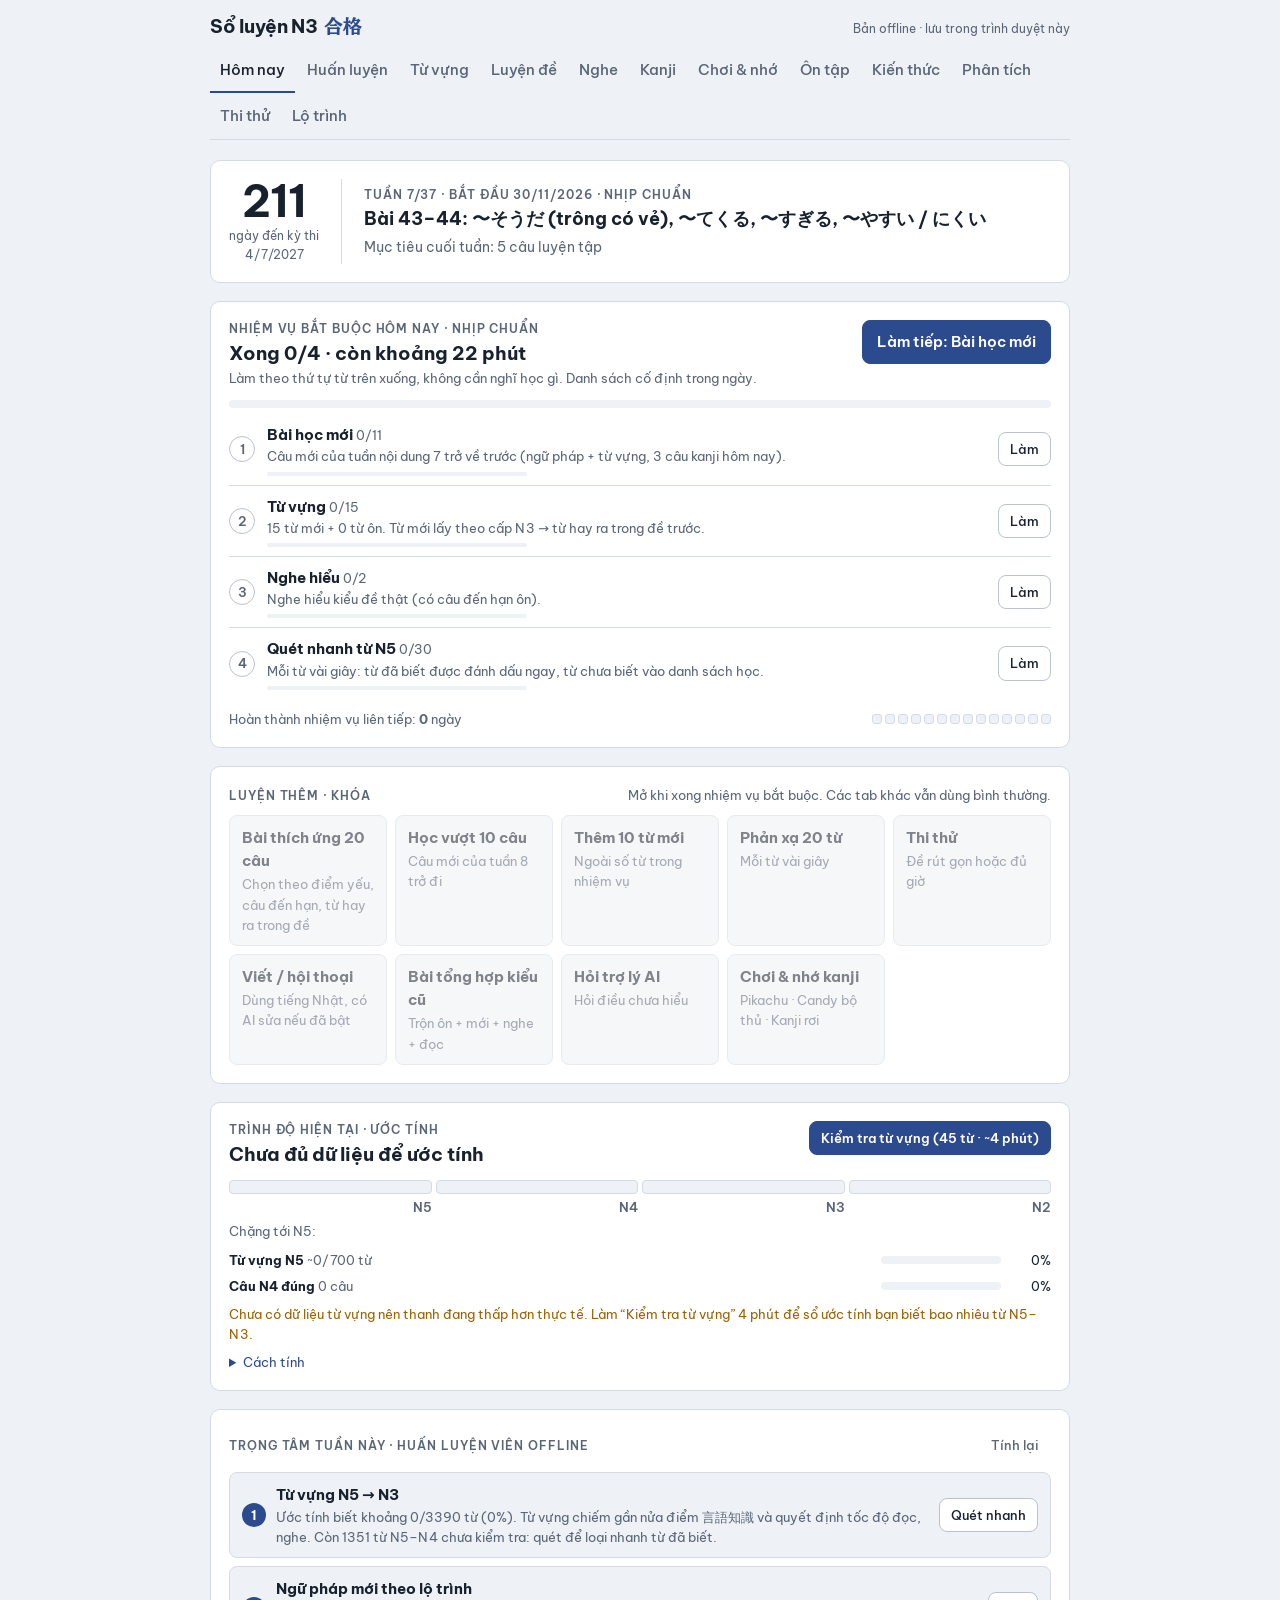
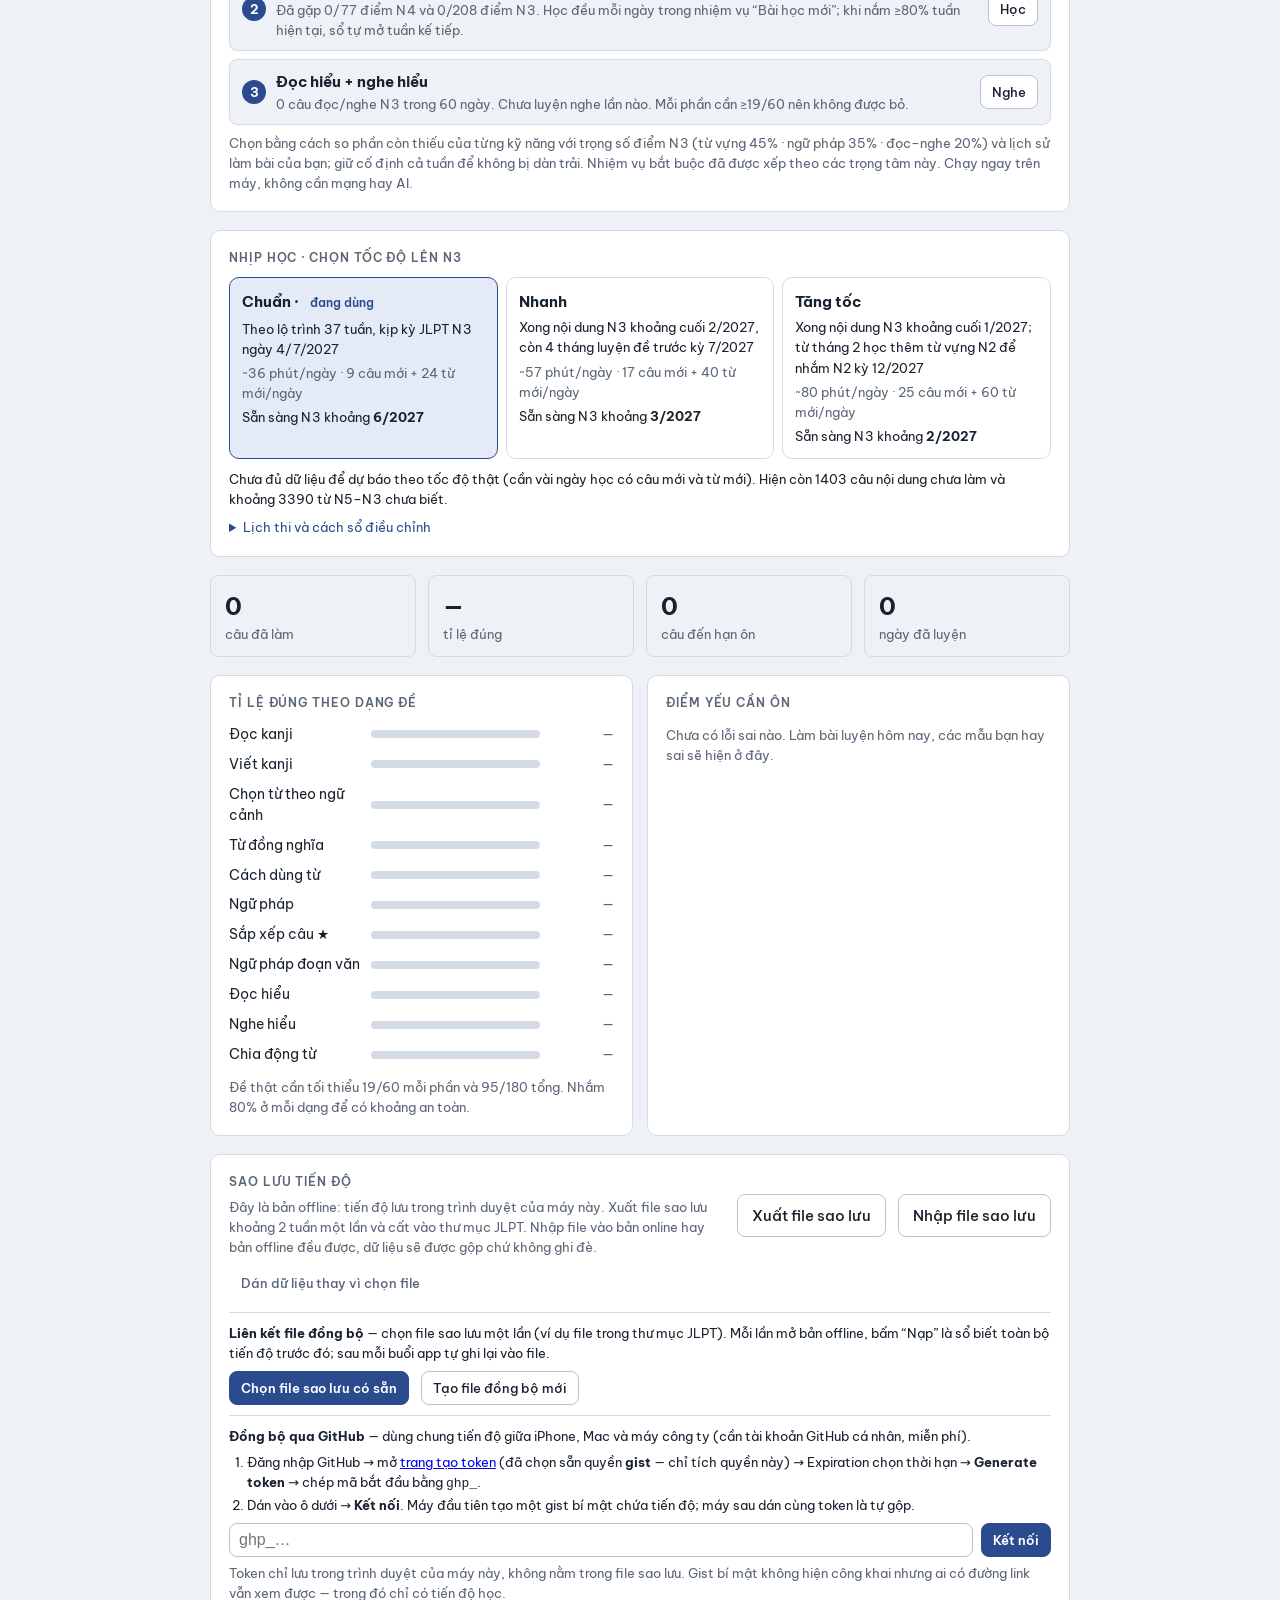
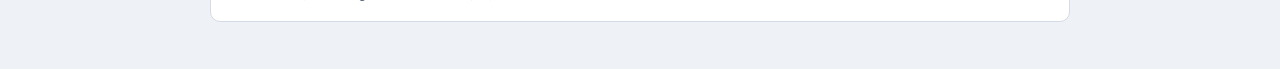
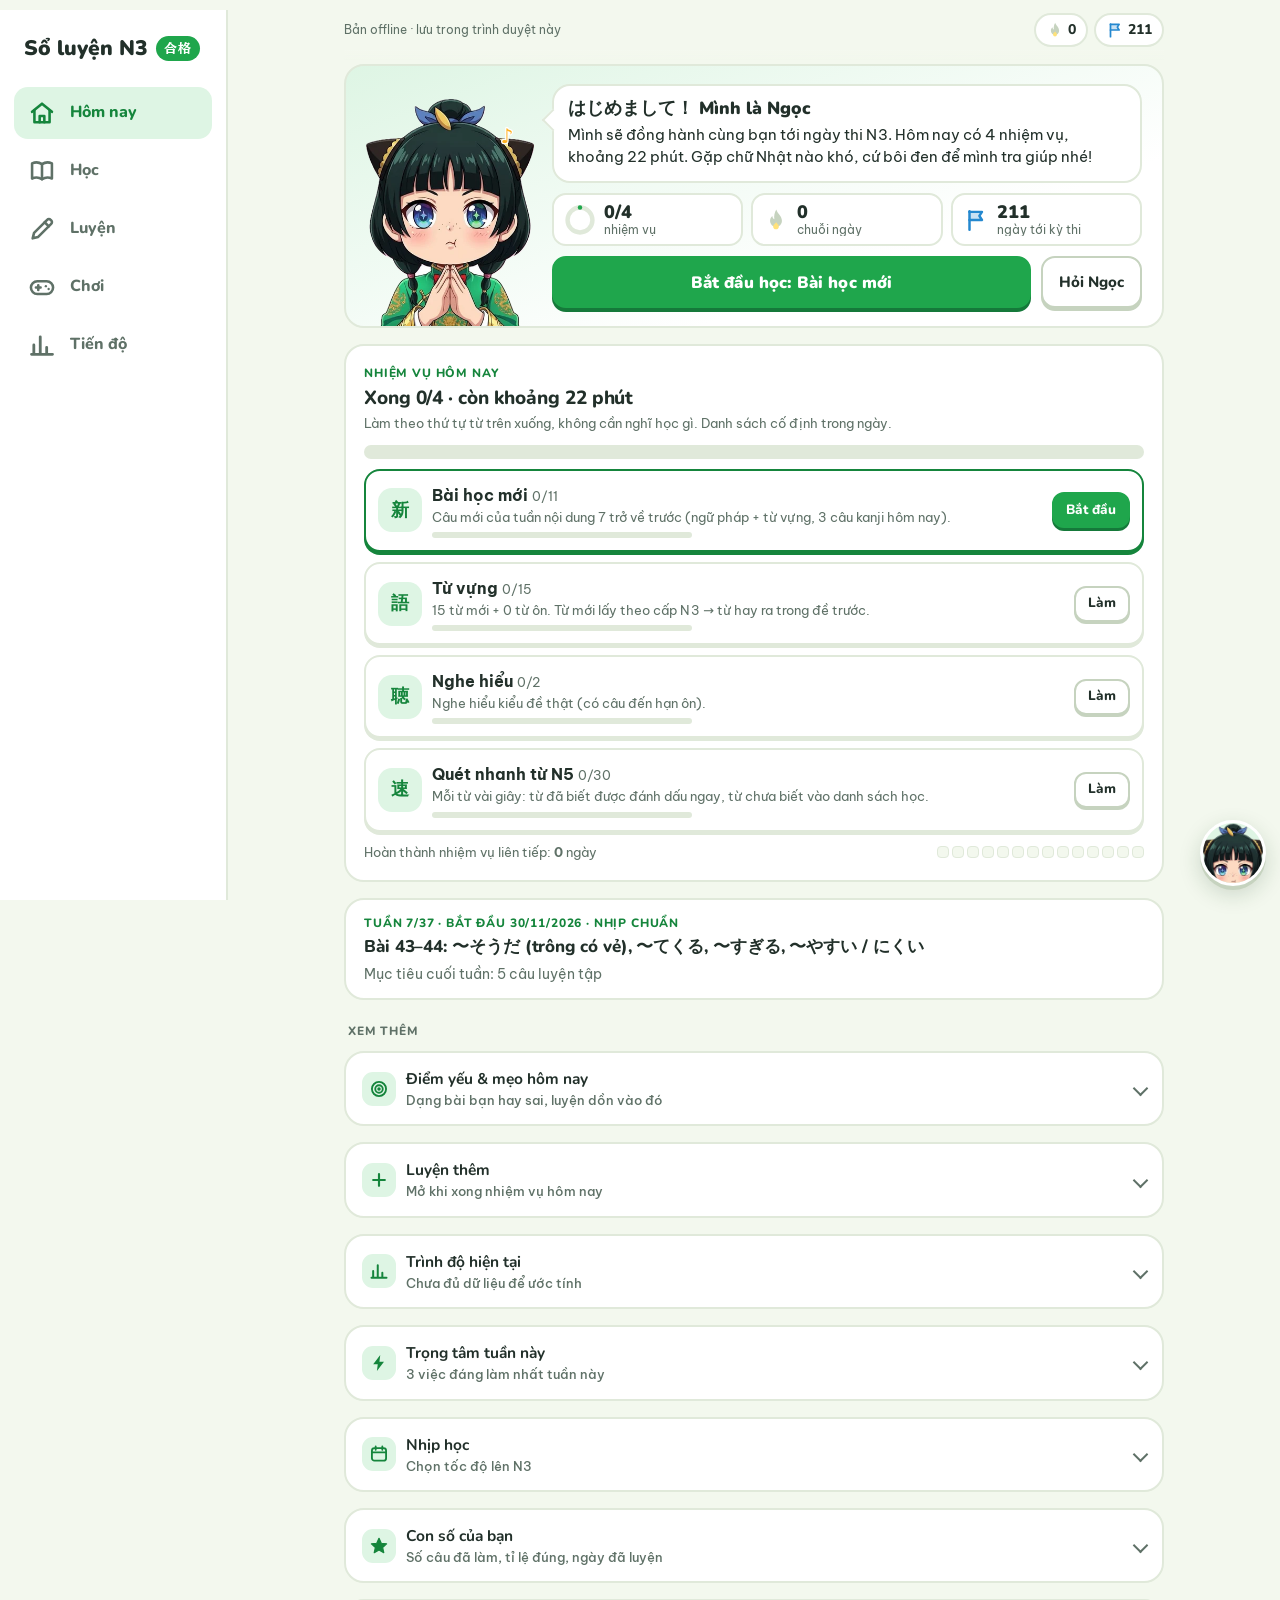
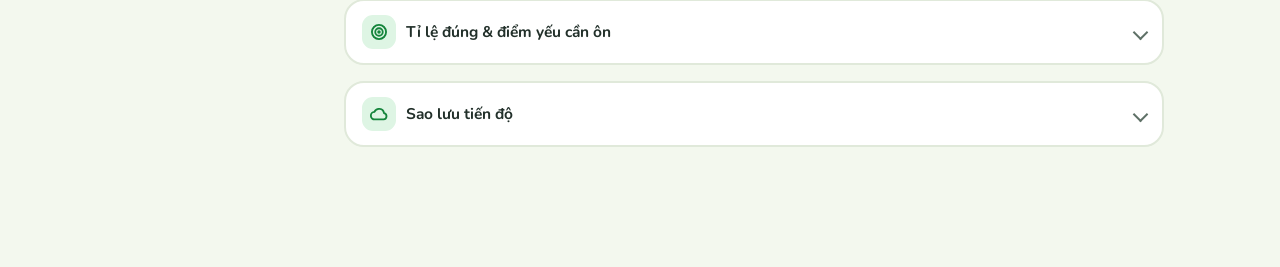
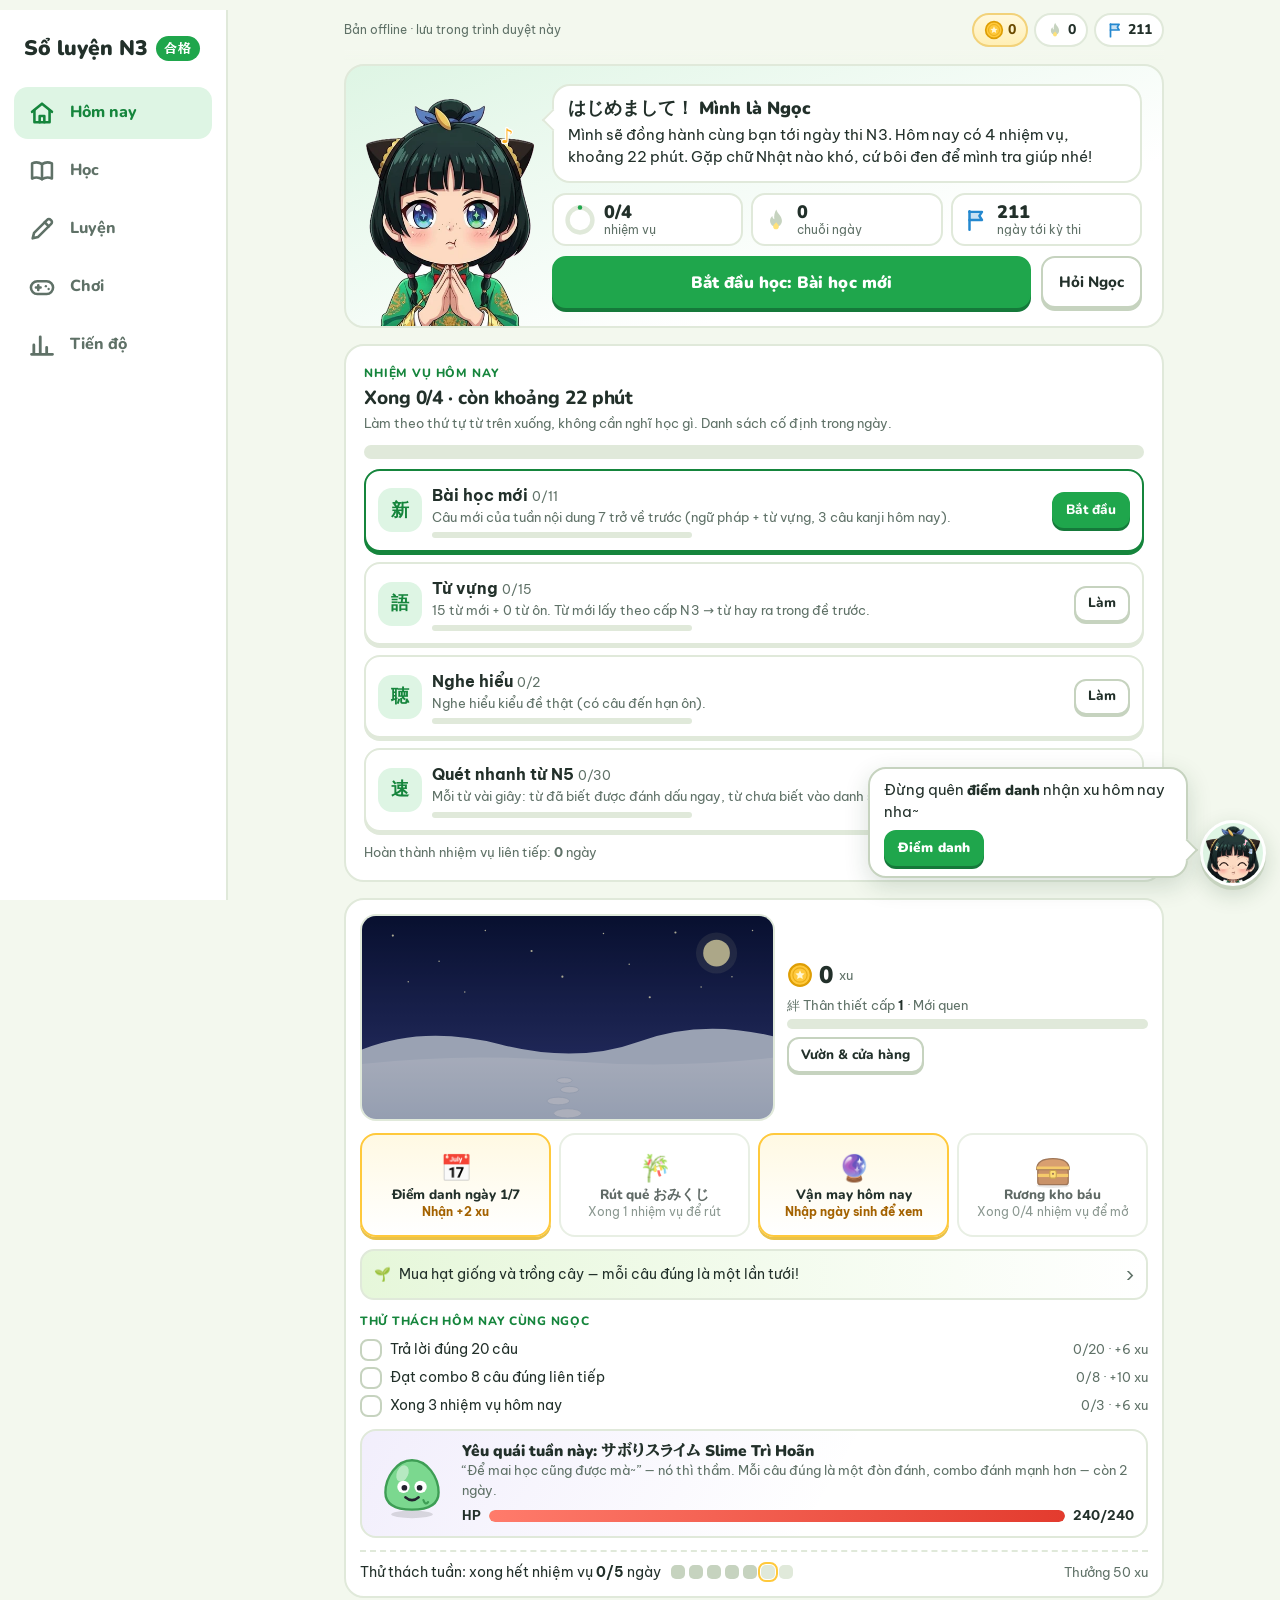
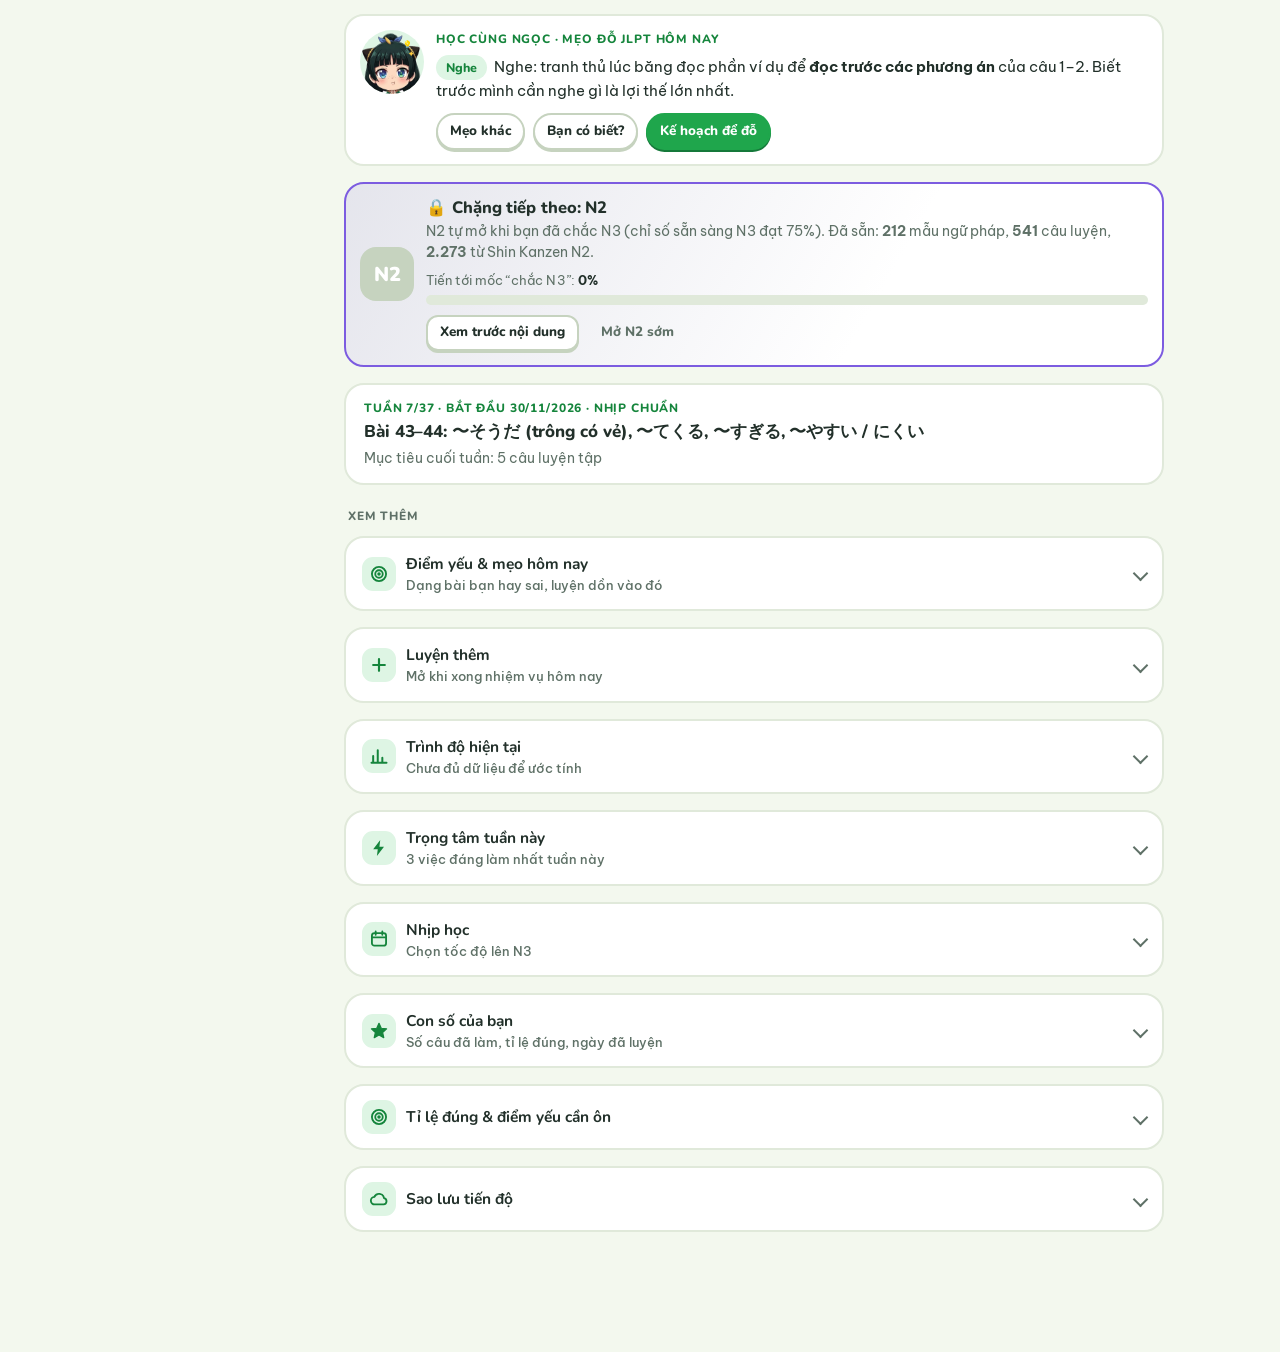
